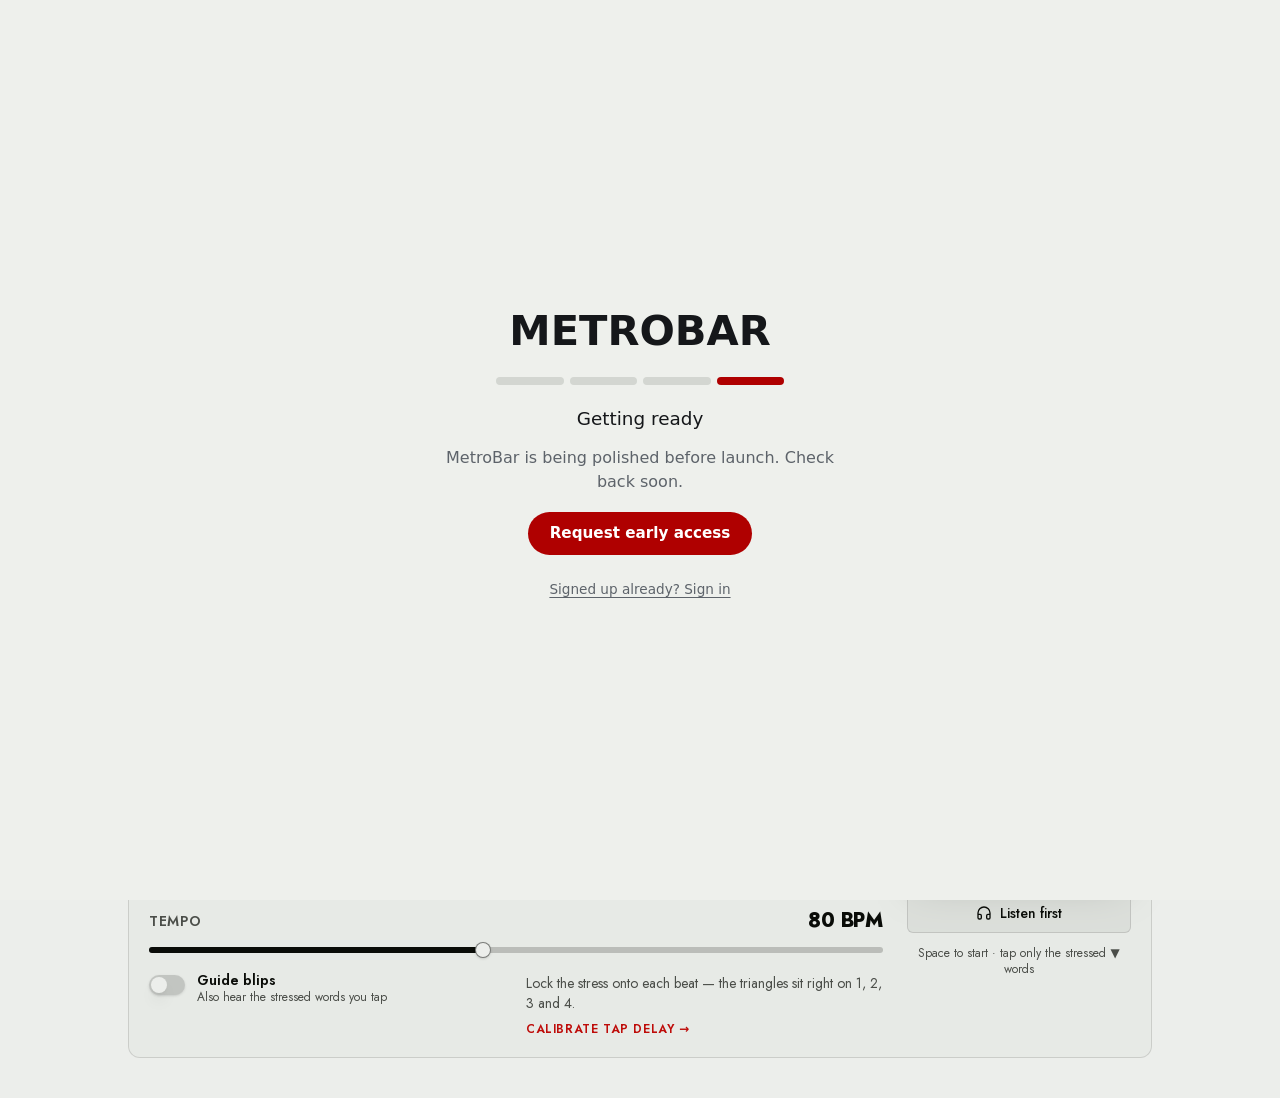
==== flow-advanced.html @ d1dacfe0 "Pocket Aim Tap/Land (sw v275)" ====
<!doctype html>
<html lang="en">
  <head>
<!-- MetroBar: Flow game > ADVANCED. Built from Lovable "Pocket Rhythm Wordsmith" (In The Pocket) source by tools/flow-advanced/build.sh. Do not edit this file by hand. -->
<meta name="theme-color" content="#eceeea">
<link rel="manifest" href="manifest.json"><link rel="icon" href="icon-192.png"><link rel="apple-touch-icon" href="icon-192.png">
<link rel="stylesheet" href="fonts/jost.css">
<!-- the 3-2-1-Go countdown uses the Flow Game's face (Bennie 2026-11-19) -->
<style>@font-face { font-family: 'Big Shoulders Display'; font-weight: 700; font-display: swap; src: url('fonts/g/big-shoulders-display-700-latin-48e1b4.woff2') format('woff2'); } @font-face { font-family: 'Big Shoulders Display'; font-weight: 900; font-display: swap; src: url('fonts/g/big-shoulders-display-900-latin-48e1b4.woff2') format('woff2'); } </style>
<style>@font-face { font-family: 'Panchang'; src: url('fonts/Panchang-Variable.woff2') format('woff2-variations'), url('fonts/Panchang-Variable.woff2') format('woff2'); font-weight: 200 800; font-display: swap; }</style>
<!-- phone game screen (Bennie 2026-11-19): the round fills the screen, nothing scrolls, a red hit line at 35% where the playhead stays, one big Tap -->
<style>
html.pa-lock, html.pa-lock body { overflow: hidden !important; overscroll-behavior: none; }
.pa-game { position: fixed; inset: 0; z-index: 60; max-width: none !important; margin: 0 !important; display: grid; grid-template-columns: minmax(0, 1fr); grid-template-rows: auto 1fr auto; gap: 8px; padding: max(10px, env(safe-area-inset-top)) max(8px, env(safe-area-inset-right)) max(10px, env(safe-area-inset-bottom)) max(8px, env(safe-area-inset-left)); background: var(--background); touch-action: none; overflow: hidden; }
.pa-game > :not(.pa-head):not(.pa-stage):not(.pa-ctl) { display: none !important; }
.pa-game .pa-head { justify-content: center; } .pa-game .pa-head > div:first-child { display: none; }
.pa-game .pa-stage { align-self: center; min-width: 0; width: 100%; margin: 0; padding: 40px 0 8px; border: 0; background: none; }
.pa-game .pa-track { padding-inline: 35% 65%; margin-top: 0; }
.pa-game .pa-stage::after { content: ''; position: absolute; top: 34px; bottom: 0; left: 35%; width: 4px; margin-left: -2px; border-radius: 2px; background: #af0000; box-shadow: 0 0 14px #af0000; pointer-events: none; opacity: .85; }
.pa-game .pa-ctl, .pa-game .pa-head { margin: 0; min-width: 0; }
.pa-game .pa-pad { height: min(30dvh, 260px) !important; border-radius: 22px; }
@media (max-height: 500px) { .pa-game .pa-head { display: none; } .pa-game { grid-template-rows: 1fr auto; } .pa-game .pa-pad { height: 32dvh !important; } }
</style>
<script src="zone-config.js"></script>
<script>
document.addEventListener('DOMContentLoaded', function () {
/* Maintenance curtain, same as landing-beat-meter.html and studio.html (#mxGate). Client-side curtain, not a lock. */
(function () {
  try { if (localStorage.getItem('metrobar.motion') === 'off') document.documentElement.classList.add('mo-off'); } catch (e) {}
  var C = window.ZONE_CONFIG || {}; if (!C.maintenance) return;
  var de = document.documentElement; de.classList.add('mx');
  var st = document.createElement('style');
  st.textContent = 'html.mx:not(.mx-ok), html.mx:not(.mx-ok) body { overflow: hidden !important; }' +
    '#mxGate { position: fixed; inset: 0; z-index: 2147483000; display: grid; place-items: center; padding: 24px; background: #eef0ec; color: #15171a; font: 400 16px/1.5 system-ui, sans-serif; text-align: center; }' +
    '#mxGate .in { display: grid; gap: 14px; justify-items: center; max-width: 26rem; }' +
    '#mxGate .wm { font-weight: 800; font-size: clamp(1.6rem, 8vw, 2.6rem); text-transform: uppercase; }' +
    '#mxGate .t { display: grid; grid-template-columns: repeat(4, 1fr); gap: 6px; width: 100%; max-width: 18rem; } #mxGate .t i { height: 8px; border-radius: 4px; background: #d3d6d1; } #mxGate .t i:last-child { background: #af0000; }' +
    '#mxGate .nt { color: #af0000; font-size: .9rem; } #mxGate h1 { margin: 6px 0 0; font-size: 1.15rem; } #mxGate p { margin: 0; color: #5d636a; }' +
    '#mxGate a { margin-top: 10px; color: #5d636a; font-size: .85rem; text-decoration: underline; text-underline-offset: 3px; }' +
    '#mxGate .ea-b, #mxGate .go { margin-top: 4px; border: 0; border-radius: 999px; background: #af0000; color: #fff; font: inherit; font-weight: 600; font-size: .95rem; text-decoration: none; text-transform: none; letter-spacing: 0; padding: 10px 22px; cursor: pointer; }' +
    '#mxGate .go:disabled { opacity: .6; cursor: default; } #mxGate .ea { display: grid; gap: 10px; width: 100%; max-width: 22rem; text-align: left; } #mxGate .ea[hidden], #mxGate .ea-b[hidden] { display: none; }' +
    '#mxGate .ea label { display: grid; gap: 4px; font-size: .85rem; color: #3b4046; } #mxGate .ea i { font-style: normal; color: #80868c; }' +
    '#mxGate .ea input, #mxGate .ea textarea { font: inherit; font-size: 1rem; padding: 9px 11px; border: 1px solid #c9cdc7; border-radius: 10px; background: #fff; color: #15171a; resize: vertical; }' +
    '#mxGate .ea input:focus, #mxGate .ea textarea:focus { outline: 2px solid #af0000; outline-offset: 1px; } #mxGate .ea .go { justify-self: center; } #mxGate .hp { position: absolute; left: -9999px; width: 1px; height: 1px; opacity: 0; }' +
    '#mxGate .ea-m { min-height: 1.2em; font-size: .85rem; text-align: center; } #mxGate .ea-ok { color: #15171a; text-align: center; }' +
    'html.mx-ok #mxGate { display: none; }';
  document.head.appendChild(st);
  var g = document.createElement('div'); g.id = 'mxGate'; g.setAttribute('role', 'dialog'); g.setAttribute('aria-label', 'MetroBar is under maintenance');
  g.innerHTML = '<div class="in"><div class="wm">MetroBar</div><div class="t"><i></i><i></i><i></i><i></i></div><h1>Getting ready</h1><p>MetroBar is being polished before launch. Check back soon.</p><p class="nt" hidden></p><button type="button" class="ea-b">Request early access</button><form class="ea" hidden novalidate><label><span>Email</span><input name="email" type="email" required autocomplete="email" spellcheck="false" placeholder="you@example.com"></label><label><span>Name or artist name <i>(optional)</i></span><input name="name" maxlength="80" autocomplete="nickname"></label><label><span>Anything we should know? <i>(optional)</i></span><textarea name="note" rows="3" maxlength="1000"></textarea></label><input name="hp" class="hp" tabindex="-1" autocomplete="off" aria-hidden="true"><button type="submit" class="go">Send request</button><p class="ea-m" role="status"></p></form><a href="landing-beat-meter.html" class="si">Signed up already? Sign in</a></div>';
  document.body.appendChild(g);
  /* Coming soon (Bennie 2026-11-18): an account made before ZONE_CONFIG.maintenanceSince gets through, so does an admin;
     an account made later (or nobody signed in) sees the curtain. Sign-up is off while maintenance is on. */
  var CUT = Date.parse(C.maintenanceSince || '') || 0;
  var me = function () { try { var j = JSON.parse(localStorage.getItem('metrobar.zoneAuth') || 'null'); var u = j && (j.user || j.currentSession && j.currentSession.user); return u && u.id ? u : null; } catch (e) { return null; } };
  var uid = function () { var u = me(); return u ? u.id : ''; };
  var nt = g.querySelector('.nt');
  var say = function (t) { nt.textContent = t || ''; nt.hidden = !t; };
  var open = function (id) { de.classList.add('mx-ok'); say(''); try { sessionStorage.setItem('metrobar.mxOk', id); } catch (e) {} };
  var shut = function (t) { de.classList.remove('mx-ok'); say(t); try { sessionStorage.removeItem('metrobar.mxOk'); } catch (e) {} };
  var check = function () {
    var u = me(); if (!u) { shut(''); return; }
    var made = Date.parse(u.created_at || '') || 0;
    if (CUT && made && made < CUT) { open(u.id); return; }
    try { if (sessionStorage.getItem('metrobar.mxOk') === u.id) de.classList.add('mx-ok'); } catch (e) {}
    if (!C.url || !C.key) return;
    var H = { apikey: C.key, Authorization: 'Bearer ' + C.key, 'Content-Type': 'application/json' };
    var deny = function () { shut('This account is not on the early-access list yet. Request it below.'); };
    var admin = function () { // fallback while mx_can_enter is missing: admins only
      fetch(C.url + '/rest/v1/admins?select=user_id&user_id=eq.' + encodeURIComponent(u.id), { headers: H })
        .then(function (r) { return r.ok ? r.json() : []; }).then(function (rows) { rows && rows.length ? open(u.id) : deny(); }).catch(function () {});
    };
    // mx_can_enter (zone/early-access-2026-11-18.sql): admin, made before the curtain, or email on public.early_access
    fetch(C.url + '/rest/v1/rpc/mx_can_enter', { method: 'POST', headers: H, body: JSON.stringify({ p_uid: u.id }) })
      .then(function (r) { if (!r.ok) throw 0; return r.json(); })
      .then(function (ok) { ok === true ? open(u.id) : deny(); })
      .catch(admin);
  };
  /* Request early access (Bennie 2026-11-18): the form posts to metrobarz.com/early-access.php, which mails info@metrobarz.com. */
  var eb = g.querySelector('.ea-b'), ef = g.querySelector('.ea'), em = g.querySelector('.ea-m');
  var eaFail = 'That did not go through. Mail info@metrobarz.com instead.';
  eb.addEventListener('click', function () { ef.hidden = false; eb.hidden = true; ef.elements.email.focus(); });
  ef.addEventListener('submit', function (e) {
    e.preventDefault(); var b = ef.querySelector('.go'), v = function (k) { return ef.elements[k].value.trim(); };
    if (!/^[^\s@]+@[^\s@]+\.[^\s@]+$/.test(v('email'))) { em.textContent = 'That email does not look right.'; return; }
    b.disabled = true; em.textContent = 'Sending…';
    fetch(C.earlyAccess || 'https://metrobarz.com/early-access.php', { method: 'POST', headers: { 'Content-Type': 'application/json' },
      body: JSON.stringify({ email: v('email'), name: v('name'), note: v('note'), hp: v('hp'), page: location.host + location.pathname }) })
      .then(function (r) { return r.json().catch(function () { return {}; }).then(function (j) { j.status = r.status; return j; }); })
      .then(function (j) {
        if (j.ok) { ef.innerHTML = '<p class="ea-ok">Thanks, your request is in. You get an email when your spot opens.</p>'; return; }
        b.disabled = false; em.textContent = j.status === 429 ? 'Too many requests from here. Try again in an hour.' : j.why === 'email' ? 'That email does not look right.' : eaFail;
      })
      .catch(function () { b.disabled = false; em.textContent = eaFail; });
  });
  check();
  window.addEventListener('focus', check);
  window.addEventListener('storage', function (e) { if (e.key === 'metrobar.zoneAuth') check(); });
})();
});
</script>

    <meta charset="utf-8" />
    <meta name="viewport" content="width=device-width, initial-scale=1" />
    <title>Pocket Aim — MetroBar</title>
    <meta name="description" content="Tap rap syllables onto the beat and learn triplet flows." />
    <script type="module" crossorigin>var Zg=a=>{throw TypeError(a)};var Jg=(a,i,r)=>i.has(a)||Zg("Cannot "+r);var jt=(a,i,r)=>(Jg(a,i,"read from private field"),r?r.call(a):i.get(a)),Pg=(a,i,r)=>i.has(a)?Zg("Cannot add the same private member more than once"):i instanceof WeakSet?i.add(a):i.set(a,r),ad=(a,i,r,s)=>(Jg(a,i,"write to private field"),s?s.call(a,r):i.set(a,r),r);function z1(a,i){for(var r=0;r<i.length;r++){const s=i[r];if(typeof s!="string"&&!Array.isArray(s)){for(const u in s)if(u!=="default"&&!(u in a)){const f=Object.getOwnPropertyDescriptor(s,u);f&&Object.defineProperty(a,u,f.get?f:{enumerable:!0,get:()=>s[u]})}}}return Object.freeze(Object.defineProperty(a,Symbol.toStringTag,{value:"Module"}))}(function(){const i=document.createElement("link").relList;if(i&&i.supports&&i.supports("modulepreload"))return;for(const u of document.querySelectorAll('link[rel="modulepreload"]'))s(u);new MutationObserver(u=>{for(const f of u)if(f.type==="childList")for(const d of f.addedNodes)d.tagName==="LINK"&&d.rel==="modulepreload"&&s(d)}).observe(document,{childList:!0,subtree:!0});function r(u){const f={};return u.integrity&&(f.integrity=u.integrity),u.referrerPolicy&&(f.referrerPolicy=u.referrerPolicy),u.crossOrigin==="use-credentials"?f.credentials="include":u.crossOrigin==="anonymous"?f.credentials="omit":f.credentials="same-origin",f}function s(u){if(u.ep)return;u.ep=!0;const f=r(u);fetch(u.href,f)}})();function D1(a){return a&&a.__esModule&&Object.prototype.hasOwnProperty.call(a,"default")?a.default:a}var ld={exports:{}},Vr={};var $g;function L1(){if($g)return Vr;$g=1;var a=Symbol.for("react.transitional.element"),i=Symbol.for("react.fragment");function r(s,u,f){var d=null;if(f!==void 0&&(d=""+f),u.key!==void 0&&(d=""+u.key),"key"in u){f={};for(var h in u)h!=="key"&&(f[h]=u[h])}else f=u;return u=f.ref,{$$typeof:a,type:s,key:d,ref:u!==void 0?u:null,props:f}}return Vr.Fragment=i,Vr.jsx=r,Vr.jsxs=r,Vr}var Wg;function B1(){return Wg||(Wg=1,ld.exports=L1()),ld.exports}var b=B1(),id={exports:{}},Te={};var eb;function U1(){if(eb)return Te;eb=1;var a=Symbol.for("react.transitional.element"),i=Symbol.for("react.portal"),r=Symbol.for("react.fragment"),s=Symbol.for("react.strict_mode"),u=Symbol.for("react.profiler"),f=Symbol.for("react.consumer"),d=Symbol.for("react.context"),h=Symbol.for("react.forward_ref"),x=Symbol.for("react.suspense"),g=Symbol.for("react.memo"),y=Symbol.for("react.lazy"),p=Symbol.for("react.activity"),v=Symbol.for("react.view_transition"),X=Symbol.iterator;function S(M){return M===null||typeof M!="object"?null:(M=X&&M[X]||M["@@iterator"],typeof M=="function"?M:null)}var k={isMounted:function(){return!1},enqueueForceUpdate:function(){},enqueueReplaceState:function(){},enqueueSetState:function(){}},_=Object.assign,C={};function A(M,Q,ae){this.props=M,this.context=Q,this.refs=C,this.updater=ae||k}A.prototype.isReactComponent={},A.prototype.setState=function(M,Q){if(typeof M!="object"&&typeof M!="function"&&M!=null)throw Error("takes an object of state variables to update or a function which returns an object of state variables.");this.updater.enqueueSetState(this,M,Q,"setState")},A.prototype.forceUpdate=function(M){this.updater.enqueueForceUpdate(this,M,"forceUpdate")};function G(){}G.prototype=A.prototype;function U(M,Q,ae){this.props=M,this.context=Q,this.refs=C,this.updater=ae||k}var W=U.prototype=new G;W.constructor=U,_(W,A.prototype),W.isPureReactComponent=!0;var B=Array.isArray;function T(){}var R={H:null,A:null,T:null,S:null},$=Object.prototype.hasOwnProperty;function H(M,Q,ae){var te=ae.ref;return{$$typeof:a,type:M,key:Q,ref:te!==void 0?te:null,props:ae}}function J(M,Q){return H(M.type,Q,M.props)}function K(M){return typeof M=="object"&&M!==null&&M.$$typeof===a}function re(M){var Q={"=":"=0",":":"=2"};return"$"+M.replace(/[=:]/g,function(ae){return Q[ae]})}var de=/\/+/g;function oe(M,Q){return typeof M=="object"&&M!==null&&M.key!=null?re(""+M.key):Q.toString(36)}function I(M){switch(M.status){case"fulfilled":return M.value;case"rejected":throw M.reason;default:switch(typeof M.status=="string"?M.then(T,T):(M.status="pending",M.then(function(Q){M.status==="pending"&&(M.status="fulfilled",M.value=Q)},function(Q){M.status==="pending"&&(M.status="rejected",M.reason=Q)})),M.status){case"fulfilled":return M.value;case"rejected":throw M.reason}}throw M}function le(M,Q,ae,te,ee){var ue=typeof M;(ue==="undefined"||ue==="boolean")&&(M=null);var ve=!1;if(M===null)ve=!0;else switch(ue){case"bigint":case"string":case"number":ve=!0;break;case"object":switch(M.$$typeof){case a:case i:ve=!0;break;case y:return ve=M._init,le(ve(M._payload),Q,ae,te,ee)}}if(ve)return ee=ee(M),ve=te===""?"."+oe(M,0):te,B(ee)?(ae="",ve!=null&&(ae=ve.replace(de,"$&/")+"/"),le(ee,Q,ae,"",function(Tt){return Tt})):ee!=null&&(K(ee)&&(ee=J(ee,ae+(ee.key==null||M&&M.key===ee.key?"":(""+ee.key).replace(de,"$&/")+"/")+ve)),Q.push(ee)),1;ve=0;var se=te===""?".":te+":";if(B(M))for(var ge=0;ge<M.length;ge++)te=M[ge],ue=se+oe(te,ge),ve+=le(te,Q,ae,ue,ee);else if(ge=S(M),typeof ge=="function")for(M=ge.call(M),ge=0;!(te=M.next()).done;)te=te.value,ue=se+oe(te,ge++),ve+=le(te,Q,ae,ue,ee);else if(ue==="object"){if(typeof M.then=="function")return le(I(M),Q,ae,te,ee);throw Q=String(M),Error("Objects are not valid as a React child (found: "+(Q==="[object Object]"?"object with keys {"+Object.keys(M).join(", ")+"}":Q)+"). If you meant to render a collection of children, use an array instead.")}return ve}function ce(M,Q,ae){if(M==null)return M;var te=[],ee=0;return le(M,te,"","",function(ue){return Q.call(ae,ue,ee++)}),te}function pe(M){if(M._status===-1){var Q=M._result,ae=Q();ae.then(function(te){(M._status===0||M._status===-1)&&(M._status=1,M._result=te,ae.status===void 0&&(ae.status="fulfilled",ae.value=te))},function(te){(M._status===0||M._status===-1)&&(M._status=2,M._result=te,ae.status===void 0&&(ae.status="rejected",ae.reason=te))}),M._status===-1&&(M._status=0,M._result=ae)}if(M._status===1)return M._result.default;throw M._result}var Y=typeof reportError=="function"?reportError:function(M){if(typeof window=="object"&&typeof window.ErrorEvent=="function"){var Q=new window.ErrorEvent("error",{bubbles:!0,cancelable:!0,message:typeof M=="object"&&M!==null&&typeof M.message=="string"?String(M.message):String(M),error:M});if(!window.dispatchEvent(Q))return}else if(typeof process=="object"&&typeof process.emit=="function"){process.emit("uncaughtException",M);return}console.error(M)};function ye(M){var Q=R.T,ae={};ae.types=Q!==null?Q.types:null,R.T=ae;try{var te=M(),ee=R.S;ee!==null&&ee(ae,te),typeof te=="object"&&te!==null&&typeof te.then=="function"&&te.then(T,Y)}catch(ue){Y(ue)}finally{Q!==null&&ae.types!==null&&(Q.types=ae.types),R.T=Q}}function Be(M){var Q=R.T;if(Q!==null){var ae=Q.types;ae===null?Q.types=[M]:ae.indexOf(M)===-1&&ae.push(M)}else ye(Be.bind(null,M))}var je={map:ce,forEach:function(M,Q,ae){ce(M,function(){Q.apply(this,arguments)},ae)},count:function(M){var Q=0;return ce(M,function(){Q++}),Q},toArray:function(M){return ce(M,function(Q){return Q})||[]},only:function(M){if(!K(M))throw Error("React.Children.only expected to receive a single React element child.");return M}};return Te.Activity=p,Te.Children=je,Te.Component=A,Te.Fragment=r,Te.Profiler=u,Te.PureComponent=U,Te.StrictMode=s,Te.Suspense=x,Te.ViewTransition=v,Te.__CLIENT_INTERNALS_DO_NOT_USE_OR_WARN_USERS_THEY_CANNOT_UPGRADE=R,Te.__COMPILER_RUNTIME={__proto__:null,c:function(M){return R.H.useMemoCache(M)}},Te.addTransitionType=Be,Te.cache=function(M){return function(){return M.apply(null,arguments)}},Te.cacheSignal=function(){return null},Te.cloneElement=function(M,Q,ae){if(M==null)throw Error("The argument must be a React element, but you passed "+M+".");var te=_({},M.props),ee=M.key;if(Q!=null)for(ue in Q.key!==void 0&&(ee=""+Q.key),Q)!$.call(Q,ue)||ue==="key"||ue==="__self"||ue==="__source"||ue==="ref"&&Q.ref===void 0||(te[ue]=Q[ue]);var ue=arguments.length-2;if(ue===1)te.children=ae;else if(1<ue){for(var ve=Array(ue),se=0;se<ue;se++)ve[se]=arguments[se+2];te.children=ve}return H(M.type,ee,te)},Te.createContext=function(M){return M={$$typeof:d,_currentValue:M,_currentValue2:M,_threadCount:0,Provider:null,Consumer:null},M.Provider=M,M.Consumer={$$typeof:f,_context:M},M},Te.createElement=function(M,Q,ae){var te,ee={},ue=null;if(Q!=null)for(te in Q.key!==void 0&&(ue=""+Q.key),Q)$.call(Q,te)&&te!=="key"&&te!=="__self"&&te!=="__source"&&(ee[te]=Q[te]);var ve=arguments.length-2;if(ve===1)ee.children=ae;else if(1<ve){for(var se=Array(ve),ge=0;ge<ve;ge++)se[ge]=arguments[ge+2];ee.children=se}if(M&&M.defaultProps)for(te in ve=M.defaultProps,ve)ee[te]===void 0&&(ee[te]=ve[te]);return H(M,ue,ee)},Te.createRef=function(){return{current:null}},Te.forwardRef=function(M){return{$$typeof:h,render:M}},Te.isValidElement=K,Te.lazy=function(M){return{$$typeof:y,_payload:{_status:-1,_result:M},_init:pe}},Te.memo=function(M,Q){return{$$typeof:g,type:M,compare:Q===void 0?null:Q}},Te.startTransition=ye,Te.unstable_useCacheRefresh=function(){return R.H.useCacheRefresh()},Te.use=function(M){return R.H.use(M)},Te.useActionState=function(M,Q,ae){return R.H.useActionState(M,Q,ae)},Te.useCallback=function(M,Q){return R.H.useCallback(M,Q)},Te.useContext=function(M){return R.H.useContext(M)},Te.useDebugValue=function(){},Te.useDeferredValue=function(M,Q){return R.H.useDeferredValue(M,Q)},Te.useEffect=function(M,Q){return R.H.useEffect(M,Q)},Te.useEffectEvent=function(M){return R.H.useEffectEvent(M)},Te.useId=function(){return R.H.useId()},Te.useImperativeHandle=function(M,Q,ae){return R.H.useImperativeHandle(M,Q,ae)},Te.useInsertionEffect=function(M,Q){return R.H.useInsertionEffect(M,Q)},Te.useLayoutEffect=function(M,Q){return R.H.useLayoutEffect(M,Q)},Te.useMemo=function(M,Q){return R.H.useMemo(M,Q)},Te.useOptimistic=function(M,Q){return R.H.useOptimistic(M,Q)},Te.useReducer=function(M,Q,ae){return R.H.useReducer(M,Q,ae)},Te.useRef=function(M){return R.H.useRef(M)},Te.useState=function(M){return R.H.useState(M)},Te.useSyncExternalStore=function(M,Q,ae){return R.H.useSyncExternalStore(M,Q,ae)},Te.useTransition=function(){return R.H.useTransition()},Te.version="19.3.1",Te}var tb;function ls(){return tb||(tb=1,id.exports=U1()),id.exports}var N=ls();const is=D1(N),xc=z1({__proto__:null,default:is},[N]),nb=!1;var wy=N.useLayoutEffect;function Wa(a){return a[a.length-1]}function Sy(a,i){return typeof a=="function"?a(i):a}const Zd=Object.prototype.hasOwnProperty;function Ty(a){for(const i in a)if(Zd.call(a,i))return!0;return!1}const Wo=()=>Object.create(null),Ci=(a,i)=>Pa(a,i,!0);function Pa(a,i,r,s=0){if(a===i)return a;if(s++>500)return i;const u=Array.isArray(a)&&Array.isArray(i);if(!u&&!(oc(a)&&oc(i)))return i;const f=Object.keys(a),d=f.length,h=Object.keys(i),x=h.length;if(u?d!==a.length||x!==i.length||d&&Wa(f)!==`${d-1}`||x&&Wa(h)!==`${x-1}`:d!==Object.getOwnPropertyNames(a).length||x!==Object.getOwnPropertyNames(i).length||Object.getOwnPropertySymbols(i).length)return i;let g=0,y,p,v;if(u){for(;g<x&&(v=g,p=a[v],y=i[v],y=p===y?p:typeof p=="object"?Pa(p,y,r,s):y,y===p);g++);if(g===x&&d===x)return a}else{let S=d===x,k=!0;for(;g<x;g++){v=h[g],p=a[v];const _=i[v];y=p===_?p:typeof p=="object"?Pa(p,_,r,s):_,S&&=y===p&&(f[g]===v||Zd.call(a,v)),k&&=Object.is(y,_),f[g]=y}if(S)return Object.getOwnPropertySymbols(a).length?i:a;if(k)return i}const X=u?h.fill(0):r?Wo():{};for(let S=0;S<x;S++)v=u?S:h[S],u?(p=a[v],S>g&&(y=i[v],y=p===y?p:typeof p=="object"?Pa(p,y,r,s):y),X[v]=S<g?p:y):X[v]=f[S];return X}function oc(a){return!a||typeof a!="object"?!1:(Object.getPrototypeOf(a)?.constructor??Object)===Object}function xa(a,i,r,s){if(a===i)return!0;if(Array.isArray(a)&&Array.isArray(i)){if(a.length!==i.length)return!1;for(let u=0,f=a.length;u<f;u++){const d=a[u],h=i[u];if(d!==h&&!xa(d,h,r,s))return!1}return!0}if(oc(a)&&oc(i)){if(r){for(const f in i)if((s||i[f]!==void 0)&&!xa(a[f],i[f],r,s))return!1;return!0}let u=0;if(s)u=Object.keys(a).length;else for(const f in a)a[f]!==void 0&&u++;for(const f in i)if((s||i[f]!==void 0)&&(u--===0||!xa(a[f],i[f],r,s)))return!1;return u===0}return!1}const H1=/[\x00-\x1f\x7f"<>`{}]/g;function q1(a){return a.replace(H1,i=>"%"+i.charCodeAt(0).toString(16).toUpperCase().padStart(2,"0"))}function ab(a){let i;try{i=decodeURI(a)}catch{i=a.replaceAll(/%[0-9A-F]{2}/gi,r=>{try{return decodeURI(r)}catch{return r}})}return q1(i)}const V1=["http:","https:","mailto:","tel:"];function $r(a){if(a[0]!=="/"&&a.includes(":"))return/^[\x00-\x20]*([a-z][a-z\d+.\t\n\r-]*:)/i.exec(a)?.[1]?.replace(/[\t\n\r]/g,"").toLowerCase()}const ky=/^[\x00-\x20]*[\\/][\t\n\r]*[\\/]/;function Ey(a,i){if(!a)return!1;if(ky.test(a))return!0;const r=$r(a);return r?!i.has(r):!1}function Gr(a){if(!a)return a;let i=a;if(/[%\\\x00-\x1f\x7f]/.test(a)){const r=/%25|%5C/gi;let s=0,u;for(i="";(u=r.exec(a))!==null;)i+=ab(a.slice(s,u.index))+u[0],s=r.lastIndex;i+=ab(s?a.slice(s):a)}return i}function G1(a){return/[\s\u0080-\uFFFF]/.test(a)?a.replace(/\s|[^\u0000-\u007F]/gu,encodeURIComponent):a}function Y1(a,i){if(a===i)return!0;if(a.length!==i.length)return!1;for(let r=0;r<a.length;r++)if(a[r]!==i[r])return!1;return!0}function Jd(){throw new Error("Invariant failed")}function Di(a){return a.replace(/\/{2,}/g,"/")}function _y(a){return a==="/"?a:a.replace(/^\/+/,"")}function Fn(a){const i=a.length;return i>1&&a[i-1]==="/"?a.replace(/\/+$/,""):a}function Ny(a){return Fn(_y(a))}function lb(a,i){return a?.endsWith("/")&&a!=="/"&&a!==`${i}/`?a.slice(0,-1):a}function ib(a,i,r="never",s){if(i.includes("//")&&(i=Di(i)),i.startsWith("/"))return i.length===1||r==="preserve"?i:r==="always"?i.endsWith("/")?i:`${i}/`:i.endsWith("/")?i.slice(0,-1):i;const u=i===".";let f;if(s){f=u?a:a+"\0"+i;const g=s.get(f);if(g)return g}let d;if(u)d=a.split("/");else{for(a.includes("//")&&(a=Di(a)),d=a.split("/");d.length>1&&Wa(d)==="";)d.pop();const g=i.split("/");for(let y=0,p=g.length;y<p;y++){const v=g[y];v===""?y?y===p-1&&d.push(v):d=[v]:v===".."?d.length>1?d.pop():d=[""]:v==="."||d.push(v)}}d.length>1&&(Wa(d)===""?r==="never"&&d.pop():r==="always"&&d.push(""));const h=d.join("/"),x=(u?Di(h):h)||"/";return f&&s&&s.set(f,x),x}function I1(a){const i=new Map(a.map(s=>[encodeURIComponent(s),s])),r=new RegExp([...i.keys()].join("|").replace(/[.*()]/g,"\\$&"),"g");return s=>s.replace(r,u=>i.get(u)??u)}function K1(a){return a==null||a===""}function Q1(a,i,r){if(typeof i!="string")return""+(i??void 0);const s=a==="_splat";if(s&&(!i||/^[a-zA-Z0-9\-._~!/]*$/.test(i)))return i;let u=encodeURIComponent(i);return s&&(u=u.replaceAll("%2F","/")),r?r(u):u}function rb(a,i,r,s,u){const f=a.endsWith("/")?"/":"";let d="";for(const h of i){if(typeof h=="string"){d+=h;continue}const[x,g,y,p]=h,v=x===2,X=v&&p!==void 0?p+f:p;let S=r[g];if(!(x===3&&S==null)){if(u&&(u[g]=S,v&&(u["*"]=S)),v&&K1(S)){if(y==="/"&&!X)continue;S=""}d+=y+Q1(g,S,s)+(X||"")}}return d+f||"/"}function F1(a={}){if(a.isNotFound=!0,a.throw)throw a;return a}function Vi(a){return a?.isNotFound===!0}function Z1(){try{return sessionStorage}catch{return}}const J1="tsr-scroll-restoration-v1_3",Cy=Z1();function P1(){try{return JSON.parse(Cy?.getItem("tsr-scroll-restoration-v1_3")||"{}")}catch{return{}}}const Ri=P1(),sb="data-scroll-restoration-id",$1=a=>a.state.__TSR_key||a.href;function W1(a){const i=a.getAttribute(sb);if(i)return`[${sb}="${i}"]`;let r="",s=a,u;for(;u=s.parentNode;){let f=1,d=s;for(;d=d.previousElementSibling;)f++;const h=`${s.localName}:nth-child(${f})`;r=r?`${h} > ${r}`:h,s=u}return r}let qo=!1;const ec="window";function Cd(a){try{return typeof a=="function"?a():document.querySelector(a)}catch{}}function ob(a){const i=new Set;for(const r of a){if(r===ec)continue;const s=Cd(r);s&&i.add(s)}return i}function e4(a,i){const r=a.options.scrollRestoration,s=a._scroll;r&&(s.e=!0);const u=a.options.getScrollRestorationKey||$1,f=new Set,d=h=>{const x=Ri[h]||={};for(const g of f)g===document?x[ec]={scrollX,scrollY}:g.isConnected&&(x[W1(g)]={scrollX:g.scrollLeft,scrollY:g.scrollTop})};r&&!s.s&&(s.s=!0,qo=!1,history.scrollRestoration="manual",document.addEventListener("scroll",h=>{qo||f.add(h.target)},!0),a.subscribe("onBeforeLoad",h=>{h.fromLocation&&d(u(h.fromLocation)),f.clear()}),addEventListener("pagehide",()=>{history.scrollRestoration="auto",d(u(a.stores.resolvedLocation.get()??a.stores.location.get()));try{Cy?.setItem(J1,JSON.stringify(Ri))}catch{}}),addEventListener("pageshow",h=>{h.persisted&&(history.scrollRestoration="manual")})),!s.r&&(s.r=!0,a.subscribe("onRendered",h=>{const x=a.options.scrollRestorationBehavior,g=a.options.scrollToTopSelectors,y=s.n,p=s.h;let v;if(f.clear(),s.n=!0,s.h=!1,typeof a.options.scrollRestoration=="function"&&!a.options.scrollRestoration({location:a.latestLocation}))return;const X=u(h.toLocation),S=h.fromLocation&&u(h.fromLocation);if(s.e&&S&&S!==X){const k=Ri[S];if(k){let _=Ri[X];for(const C in k){if(C===ec){if(y)continue}else{const A=Cd(C);if(!A||y&&g&&(v??=ob(g),v.has(A)))continue}_||(_=Ri[X]={}),_[C]??=k[C]}}}qo=!0;try{const k=h.toLocation.hash,_=h.toLocation.state.__hashScrollIntoViewOptions??!0;let C=!1;if(y){!k&&g&&(v??=ob(g));const A=k&&_&&p,G=s.e?Ri[X]:void 0;if(G)for(const U in G){const{scrollX:W,scrollY:B}=G[U];if(U===ec){if(A)continue;scrollTo({top:B,left:W,behavior:x}),C=!0}else{const T=Cd(U);T&&(T.scrollLeft=W,T.scrollTop=B,v?.delete(T))}}if(!k){const U={top:0,left:0,behavior:x};if(C||scrollTo(U),v)for(const W of v)W.scrollTo(U)}}!C&&k&&_&&document.getElementById(k)?.scrollIntoView(_)}finally{qo=!1}}))}function t4(a,i=String){let r;for(const s in a){const u=a[s];u!==void 0&&(r||=new URLSearchParams).set(s,i(u))}return r?r.toString():""}function rd(a){return a?a==="false"?!1:a==="true"?!0:+a*0===0&&+a+""===a?+a:a:""}function n4(a){const i=new URLSearchParams(a),r=Object.create(null);for(const[s,u]of i.entries()){const f=r[s];f==null?r[s]=rd(u):Array.isArray(f)?f.push(rd(u)):r[s]=[f,rd(u)]}return r}const Ry=/^(?:\s|["[{\d-]|fa|nu|tr)/,a4=i4(JSON.parse),l4=r4(JSON.stringify,JSON.parse);function i4(a){const i=a===JSON.parse;return r=>{r[0]==="?"&&(r=r.substring(1));const s=n4(r);for(const u in s){const f=s[u];if(typeof f=="string"){if(i&&!Ry.test(f))continue;try{s[u]=a(f)}catch{}}}return s}}function r4(a,i){const r=i===JSON.parse;function s(u){if(u&&typeof u=="object")try{return a(u)}catch{}else if(i&&typeof u=="string"){if(r&&!Ry.test(u))return u;try{return i(u),a(u)}catch{}}return u}return u=>{const f=t4(u,s);return f?`?${f}`:""}}const Li="__root__";function s4(a){a.statusCode=a.statusCode||a.code||307;const i=new Headers(a.headers);a.href&&i.get("Location")===null&&i.set("Location",a.href);const r=new Response(null,{status:a.statusCode,headers:i});if(r.options=a,a.throw)throw r;return r}function jy(a){return a instanceof Response&&!!a.options}function cc(a){const i=new Map;let r,s;return{get(u){const f=i.get(u);if(f)return f.visited=!0,f.value},set(u,f){const d=i.get(u);if(d){d.value=f;return}if(i.size>=a){let x=r?.next().value;for(;!x||x.visited;)x?x.visited=!1:r=i.values(),x=r.next().value;x===s&&(r=void 0),i.delete(x.key)}const h={key:u,value:f,visited:!1};s=h,i.set(u,h)},clear(){i.clear(),r=void 0,s=void 0}}}const Ja=4,My=5;function o4(a){const i=a.names;if(i)return i;const r=[];for(const s of a)typeof s!="string"&&r.push(s[1]);return a.names=r}function c4(a,i,r){const s=a.substring(i,r);if(s.charCodeAt(0)===36)return s.length===1?[2,"_splat","",void 0]:[1,s.substring(1),"",""];const u=s.indexOf("{");if(u>=0){const f=s.indexOf("}",u),d=s.charCodeAt(u+1)===45,h=u+(d?3:2);if(f>=0&&s.charCodeAt(h-1)===36&&(!d||h<f)){const x=s.substring(h,f);return[d?3:x?1:2,x||"_splat",s.substring(0,u),a.substring(i+f+1,x?r:a.length)]}}return s}function Wr(a,i,r,s,u,f){let d=r;const h=i.fullPath??i.from,x=i.options,g=h.length,y=h.endsWith("/")?g-1:g,p=x?.caseSensitive??a,v=x?.params?.parse??x?.parseParams;let X,S=f?r-1:0;if(!s||h.includes("$")){X=f?.slice()??[];const C=Wa(X);C&&typeof C!="string"&&C[0]===2&&(X[X.length-1]=[C[0],C[1],C[2],C[3]===void 0?void 0:C[3]+h.substring(r-(h[r-2]==="/"?2:1),y)],S=g)}for(;d<g;){const C=d,A=h.indexOf("/",C);let G=A===-1?g:A;const U=c4(h,C,G);d=G+1;let W;if(typeof U=="string"){if(!s)continue;let B=U,T;p?T=s.static??=new Map:(B=U.toLowerCase(),T=s.staticInsensitive??=new Map);const R=T.get(B);if(R)W=R;else{const $=Cl(s);W=$,T.set(B,$)}}else{const B=U[0];let T=U[2],R=U[3]??"";if(B===2&&(G=g,d=G+1),X&&S<G&&(S<C-1&&X.push(h.substring(S,C-1)),U[2]="/"+T,B===2&&U[3]!==void 0&&y<g&&(U[3]=R.slice(0,-1)),X.push(U),S=G),!s)continue;const $=p&&!!(T||R);p||(T=T.toLowerCase(),R=R.toLowerCase());const H=B===1?s.dynamic??=[]:B===3?s.optional??=[]:s.wildcard??=[],J=B!==2&&!v&&H.find(K=>!K.parse&&K.caseSensitive===$&&K.prefix===T&&K.suffix===R);if(J)W=J;else{const K=Cl(s,B,$,T,R);W=K,H.push(K),H.length===2&&u?.push(H)}}s=W}X&&S<y&&X.push(h.substring(S,y));const k=X?.slice();if(!s)return k;if(v&&i.children&&!i.isRoot&&i.id&&i.id.charCodeAt(i.id.lastIndexOf("/")+1)===95){const C=Cl(s,My);(s.pathless??=[]).push(C),s=C}const _=(i.path||!i.children)&&!i.isRoot;if(_&&y<g){const C=Cl(s,Ja);s.index=C,s=C}return s.parse=v??null,s.priority=x?.params?.priority??0,s.route||(s.data=k,_&&(s.route=i)),[s,d,k]}function Ay(a,i){if(a.parse&&!i.parse)return-1;if(!a.parse&&i.parse)return 1;if(a.parse&&i.parse&&(a.priority||i.priority))return i.priority-a.priority;if(a.prefix&&i.prefix&&a.prefix!==i.prefix){if(a.prefix.startsWith(i.prefix))return-1;if(i.prefix.startsWith(a.prefix))return 1}if(a.suffix&&i.suffix&&a.suffix!==i.suffix){if(a.suffix.endsWith(i.suffix))return-1;if(i.suffix.endsWith(a.suffix))return 1}return a.prefix&&!i.prefix?-1:!a.prefix&&i.prefix?1:a.suffix&&!i.suffix?-1:!a.suffix&&i.suffix?1:a.caseSensitive&&!i.caseSensitive?-1:!a.caseSensitive&&i.caseSensitive?1:0}function Cl(a,i=0,r,s,u){return{kind:i,depth:a?a.depth+1:0,pathless:null,index:null,static:null,staticInsensitive:null,dynamic:null,optional:null,wildcard:null,route:null,data:void 0,parent:a,parse:null,priority:0,caseSensitive:r,prefix:s,suffix:u}}function u4(a,i){const r=Cl(),s=[];function u(f,d,h,x){const[g,y,p]=Wr(!1,f,d,h,s,x);if(f.children)for(const v of f.children)u(v,y,g,p)}for(const f of a)u(f,1,r);for(const f of s)f.sort(Ay);i.masksTree=r,i.flatCache=cc(1e3)}function f4(a,i){a||="/";const r=i.flatCache.get(a);if(r!==void 0)return r;const s=Pd(a,i.masksTree);return i.flatCache.set(a,s),s}function d4(a,i,r,s,u){a||="/",s||="/";const f=i?`case\0${a}`:a;let d=u.singleCache.get(f);return d||(d=Cl(),Wr(i,{from:a},1,d),u.singleCache.set(f,d)),Pd(s,d,r)}function h4(a,i,r=!1){const s=r?a:`nofuzz\0${a}`,u=i.matchCache.get(s);if(u!==void 0)return u;a||="/";let f;try{f=Pd(a,i.segmentTree,r)}catch(d){if(d instanceof URIError)f=null;else throw d}return f&&(f.branch=zy(f.route)),i.matchCache.set(s,f),f}function m4(a,i=!1){const r=Cl(),s=[],u={},f={};let d=0;function h(x,g,y,p){if(x.init(d),x.id in u&&Jd(),u[x.id]=x,d!==0&&x.path){const k=Fn(x.fullPath);(!f[k]||x.fullPath.endsWith("/"))&&(f[k]=x)}d++;const[v,X,S]=Wr(i,x,g,y,s,p);if(x._interpolation=S,x.children)for(const k of x.children)h(k,X,v,S)}h(a,1,r);for(const x of s)x.sort(Ay);return{processedTree:{segmentTree:r,singleCache:cc(1e3),matchCache:cc(1e3),flatCache:null,masksTree:null},routesById:u,routesByPath:f}}function Pd(a,i,r=!1){const s=a.split("/"),u=x4(a,s,i,r);if(!u)return null;const[f]=Oy(a,s,u);return{route:u.node.route,rawParams:f}}function Oy(a,i,r){const s=p4(r.node),u=r.node.data&&o4(r.node.data),f=Object.create(null);let d=r.extract?.part??0,h=r.extract?.node??0,x=r.extract?.path??0,g=r.extract?.param??0;for(;h<s.length;d++,h++,x++){const y=s[h];if(y.kind===Ja)break;if(y.kind===My){d--,x--;continue}const p=i[d],v=x;if(p&&(x+=p.length),y.kind===1||y.kind===3){const X=u[g++];if(y.kind===3&&r.skipped&1<<h){d--,x=v-1;continue}const S=y.suffix||y.prefix?p.substring(y.prefix.length,p.length-y.suffix.length):p;(S||y.kind===1)&&(f[X]=decodeURIComponent(S))}else if(y.kind===2){const X=y,S=a.substring(v+X.prefix.length,a.length-X.suffix.length),k=decodeURIComponent(S);f["*"]=k,f._splat=k;break}}return r.rawParams&&Object.assign(f,r.rawParams),[f,{part:d,node:h,path:x,param:g}]}function zy(a){const i=[a];for(;a.parentRoute;)a=a.parentRoute,i.push(a);return i.reverse(),i}function p4(a){const i=Array(a.depth+1);do i[a.depth]=a,a=a.parent;while(a);return i}function x4(a,i,r,s){if(a==="/"&&r.index)return{node:r.index,skipped:0};const u=!Wa(i),f=u&&a!=="/",d=i.length-(u?1:0),h=[{node:r,index:1,skipped:0,statics:0,dynamics:0,optionals:0}];let x=null,g=null;for(;h.length;){const y=h.pop(),{node:p,index:v,skipped:X,statics:S,dynamics:k,optionals:_}=y;let{extract:C,rawParams:A}=y;if(p.kind===2&&p.route&&!Go(g,y))continue;if(p.parse){if(!cb(a,i,y))continue;A=y.rawParams,C=y.extract}s&&p.route&&p.kind!==Ja&&Go(x,y)&&(x=y);const G=v===d;if(G&&(p.route&&(!f||p.kind===Ja||p.kind===2)&&Go(g,y)&&(g=y),!p.optional&&!p.wildcard&&!p.index&&!p.pathless))continue;const U=G?void 0:i[v];let W;if(G&&p.index){const B={node:p.index,index:v,skipped:X,statics:S,dynamics:k,optionals:_,extract:C,rawParams:A};let T=!0;if(p.index.parse&&(cb(a,i,B)||(T=!1)),T){if(!k&&!_&&!X&&g4(S,d))return B;Go(g,B)&&(g=B)}}if(p.wildcard)for(let B=p.wildcard.length-1;B>=0;B--){const T=p.wildcard[B],{prefix:R,suffix:$}=T;if(!(R&&(G||!(T.caseSensitive?U:W??=U.toLowerCase()).startsWith(R)))){if($){if(G)continue;const H=i.slice(v).join("/"),J=H.slice(-$.length);if((T.caseSensitive?J:J.toLowerCase())!==$||H.length-$.length<R.length)continue}h.push({node:T,index:d,skipped:X,statics:S,dynamics:k,optionals:_,extract:C,rawParams:A})}}if(p.optional){const B=X|1<<p.depth+1;for(let T=p.optional.length-1;T>=0;T--){const R=p.optional[T];h.push({node:R,index:v,skipped:B,statics:S,dynamics:k,optionals:_,extract:C,rawParams:A})}if(!G)for(let T=p.optional.length-1;T>=0;T--){const R=p.optional[T],{prefix:$,suffix:H}=R;if($||H){const J=R.caseSensitive?U:W??=U.toLowerCase();if($&&!J.startsWith($)||H&&J.indexOf(H,J.length-H.length)<$.length)continue}h.push({node:R,index:v+1,skipped:X,statics:S,dynamics:k,optionals:_+Vo(d,v),extract:C,rawParams:A})}}if(!G&&p.dynamic&&U)for(let B=p.dynamic.length-1;B>=0;B--){const T=p.dynamic[B],{prefix:R,suffix:$}=T;if(R||$){const H=T.caseSensitive?U:W??=U.toLowerCase();if(R&&!H.startsWith(R)||$&&H.indexOf($,H.length-$.length)<R.length)continue}h.push({node:T,index:v+1,skipped:X,statics:S,dynamics:k+Vo(d,v),optionals:_,extract:C,rawParams:A})}if(!G&&p.staticInsensitive){const B=p.staticInsensitive.get(W??=U.toLowerCase());B&&h.push({node:B,index:v+1,skipped:X,statics:S+Vo(d,v),dynamics:k,optionals:_,extract:C,rawParams:A})}if(!G&&p.static){const B=p.static.get(U);B&&h.push({node:B,index:v+1,skipped:X,statics:S+Vo(d,v),dynamics:k,optionals:_,extract:C,rawParams:A})}if(p.pathless)for(let B=p.pathless.length-1;B>=0;B--){const T=p.pathless[B];h.push({node:T,index:v,skipped:X,statics:S,dynamics:k,optionals:_,extract:C,rawParams:A})}}if(g)return g;if(s&&x){let y=x.index;for(let v=0;v<x.index;v++)y+=i[v].length;const p=y===a.length?"/":a.slice(y);return x.rawParams??=Object.create(null),x.rawParams["**"]=decodeURIComponent(p),x}return null}function Vo(a,i){return 2**(a-i-1)}function g4(a,i){return a===2**(i-1)-1}function cb(a,i,r){let s,u;try{[s,u]=Oy(a,i,r)}catch{return null}if(r.rawParams=s,r.extract=u,!r.node.parse)return!0;try{if(r.node.parse(s)===!1)return null}catch{}return!0}function Go(a,i){return a?i.statics>a.statics||i.statics===a.statics&&(i.dynamics>a.dynamics||i.dynamics===a.dynamics&&(i.optionals>a.optionals||i.optionals===a.optionals&&((i.node.kind===Ja)>(a.node.kind===Ja)||i.node.kind===Ja==(a.node.kind===Ja)&&i.node.depth>a.node.depth))):!0}function b4(a,i,r){const s=Ny(a),u=`/${s}`,f=i?u:u.toLowerCase(),d=`${f}/`,h={input:({url:x})=>{const g=i?x.pathname:x.pathname.toLowerCase();return g===f?x.pathname="/":g.startsWith(d)&&(x.pathname=x.pathname.slice(u.length)),x},output:({url:x})=>(x.pathname=Di(`/${s}${x.pathname}`),x)};return r?{input:({url:x})=>Rd(r,h.input({url:x})),output:({url:x})=>h.output({url:Dy(r,x)})}:h}function Rd(a,i){const r=a?.input?.({url:i});if(r){if(typeof r=="string")return new URL(r);if(r instanceof URL)return r}return i}function Dy(a,i){const r=a?.output?.({url:i});if(r){if(typeof r=="string")return new URL(r);if(r instanceof URL)return r}return i}function y4(a,i){const{createMutableStore:r,createReadonlyStore:s,batch:u}=i,f=new Map,d=r("idle"),h=r(a),x=r(void 0),g=r([]),y=s(()=>g.get().map(k=>f.get(k).get())),p=s(()=>({status:d.get(),isLoading:d.get()==="pending",matches:y.get(),location:h.get(),resolvedLocation:x.get()}));function v(k){let _=f.get(k);return _||(_=r(void 0),f.set(k,_)),_}const X={status:d,location:h,resolvedLocation:x,ids:g,matches:y,byRoute:f,__store:p,getMatchStore:v,setMatches:S};function S(k){const _=g.get(),C=k.map(A=>A.routeId);u(()=>{Y1(_,C)||g.set(C);for(const A of _)C.includes(A)||f.get(A).set(()=>{});for(const A of k){const G=v(A.routeId);G.get()!==A&&G.set(A)}})}return X}var $a="__TSR_index",ub="popstate",fb="beforeunload",v4=/^[\x00-\x20]*(?:[\\/][\t\n\r]*){2,}/;function tc(a){const i=v4.exec(a);return i?"/"+a.slice(i[0].length):a}function Ly(a){return/[\x00-\x1f\x7f]/.test(a)&&(a=a.replace(/[\x00-\x1f\x7f]/g,i=>`	
\r`.includes(i)?"":encodeURIComponent(i))),tc(a)}function X4(a){let i=a.getLocation();const r=new Set,s=d=>{i=a.getLocation(),r.forEach(h=>h({location:i,action:d}))},u=d=>{a.notifyOnIndexChange??!0?s(d):i=a.getLocation()},f=async({task:d,navigateOpts:h,...x})=>{if(h?.ignoreBlocker??!1){d();return}const g=a.getBlockers?.()??[],y=x.type==="PUSH"||x.type==="REPLACE";if(typeof document<"u"&&g.length&&y)for(const p of g){const v=es(x.path,x.state);if(await p.blockerFn({currentLocation:i,nextLocation:v,action:x.type})){a.onBlocked?.();return}}d()};return{get location(){return i},get length(){return a.getLength()},subscribers:r,subscribe:d=>(r.add(d),()=>{r.delete(d)}),push:(d,h,x)=>{const g=i.state[$a];h=db(g+1,h),f({task:()=>{a.pushState(d,h),s({type:"PUSH"})},navigateOpts:x,type:"PUSH",path:d,state:h})},replace:(d,h,x)=>{const g=i.state[$a];h=db(g,h),f({task:()=>{a.replaceState(d,h),s({type:"REPLACE"})},navigateOpts:x,type:"REPLACE",path:d,state:h})},go:(d,h)=>{f({task:()=>{a.go(d,h?.ignoreBlocker??!1),u({type:"GO",index:d})},navigateOpts:h,type:"GO"})},back:d=>{f({task:()=>{a.back(d?.ignoreBlocker??!1),u({type:"BACK"})},navigateOpts:d,type:"BACK"})},forward:d=>{f({task:()=>{a.forward(d?.ignoreBlocker??!1),u({type:"FORWARD"})},navigateOpts:d,type:"FORWARD"})},canGoBack:()=>i.state[$a]!==0,createHref:d=>a.createHref(d),block:d=>{if(!a.setBlockers)return()=>{};const h=a.getBlockers?.()??[];return a.setBlockers([...h,d]),()=>{const x=a.getBlockers?.()??[];a.setBlockers?.(x.filter(g=>g!==d))}},flush:()=>a.flush?.(),destroy:()=>a.destroy?.(),notify:s,_getBlockers:()=>a.getBlockers?.()??[]}}function db(a,i){const r=$d();return{...i,key:r,__TSR_key:r,[$a]:a}}function By(a){const i=a?.window??(typeof document<"u"?window:void 0),r=i.history.pushState,s=i.history.replaceState;let u=[];const f=()=>u,d=T=>u=T,h=T=>Ly(a?.createHref?a.createHref(T):T),x=a?.parseLocation??(()=>es(`${i.location.pathname}${i.location.search}${i.location.hash}`,i.history.state));if(!i.history.state?.__TSR_key&&!i.history.state?.key){const T=$d();i.history.replaceState({[$a]:0,key:T,__TSR_key:T},"")}let g=x(),y,p=!1,v=!1,X=!1,S=!1;const k=()=>g;let _;const C=()=>{_&&(B._ignoreSubscribers=!0,(_[2]?i.history.pushState:i.history.replaceState)(_[1],"",_[0]),B._ignoreSubscribers=!1,_=void 0,y=void 0)},A=(T,R,$)=>{const H=a?.createHref?h(R):void 0,J=!!_;J||(y=g),g=es(R,$),_=[H??g.href,$,_?.[2]||T],J||queueMicrotask(()=>C())},G=T=>{g=x(),B.notify({type:T})},U=async()=>{if(S=!1,v){v=!1;return}const T=x(),R=T.state[$a]-g.state[$a],$=R===1,H=R===-1,J=!$&&!H||p;p=!1;const K=J?"GO":H?"BACK":"FORWARD",re=J?{type:"GO",index:R}:{type:H?"BACK":"FORWARD"};if(X)X=!1;else{const de=f();if(typeof document<"u"&&de.length){for(const oe of de)if(await oe.blockerFn({currentLocation:g,nextLocation:T,action:K})){v=!0,i.history.go(-R),B.notify(re);return}}}g=x(),B.notify(re)},W=T=>{if(S){S=!1;return}let R=!1;const $=f();if(typeof document<"u"&&$.length)for(const H of $){const J=H.enableBeforeUnload??!0;if(J===!0){R=!0;break}if(typeof J=="function"&&J()===!0){R=!0;break}}if(R)return T.preventDefault(),T.returnValue=""},B=X4({getLocation:k,getLength:()=>i.history.length,pushState:(T,R)=>A(!0,T,R),replaceState:(T,R)=>A(!1,T,R),back:T=>(T&&(X=!0,S=!0),i.history.back()),forward:T=>{T&&(X=!0,S=!0),i.history.forward()},go:(T,R)=>{p=!0,R&&(X=!0,S=!0),i.history.go(T)},createHref:T=>h(T),flush:C,destroy:()=>{i.history.pushState=r,i.history.replaceState=s,i.removeEventListener(fb,W,{capture:!0}),i.removeEventListener(ub,U)},onBlocked:()=>{y&&g!==y&&(g=y)},getBlockers:f,setBlockers:d,notifyOnIndexChange:!1});return B._ignoreNextBeforeUnload=T=>{S=!1;try{T=new URL(T,i.document.baseURI).href,S=/^https?:/.test(T)&&(!T.includes("#")||T.split("#")[0]!==i.location.href.split("#")[0])}catch{}},i.addEventListener(fb,W,{capture:!0}),i.addEventListener(ub,U),i.history.pushState=function(...T){const R=r.apply(i.history,T);return B._ignoreSubscribers||G("PUSH"),R},i.history.replaceState=function(...T){const R=s.apply(i.history,T);return B._ignoreSubscribers||G("REPLACE"),R},B}function w4(a){const i=typeof document<"u"?window:void 0;return By({window:i,parseLocation:()=>{const r=i.location.hash.split("#").slice(1),s=r[0]??"/",u=i.location.search,f=r.slice(1);return es(`${s}${u}${f.length===0?"":`#${f.join("#")}`}`,i.history.state)},createHref:r=>`${i.location.pathname}${i.location.search}#${r}`})}function es(a,i){const r=Ly(a),s=r.indexOf("#"),u=r.indexOf("?");if(!i){const f=$d();i={[$a]:0,key:f,__TSR_key:f}}return{href:r,pathname:r.substring(0,s>0?u>0?Math.min(s,u):s:u>0?u:r.length),hash:s>-1?r.substring(s):"",search:u>-1?r.slice(u,s===-1?void 0:s):"",state:i}}function $d(){return(Math.random()+1).toString(36).substring(7)}function sd(a,i){return a.protocol!=="http:"&&a.protocol!=="https:"||a.origin!==i||!!a.username||!!a.password}function od(a){return a.pathname+a.search+a.hash}function hb(a){return a.options.loader||a.options.beforeLoad||a.lazyFn||a.options.component?.preload||a.options.pendingComponent?.preload}function gc(a,i){return{fromLocation:i,toLocation:a,pathChanged:i?.pathname!==a.pathname,hrefChanged:i?.href!==a.href,hashChanged:i?.hash!==a.hash}}function mb({key:a,__TSR_key:i,__TSR_index:r,__hashScrollIntoViewOptions:s,...u}){return u}function S4(a){return a.findIndex(i=>i.status==="error"||i.status==="notFound"||i._notFound)+1}function T4(a,i,r,s,u,f){s&&(i=i.slice(0,s)),u&&(r=r.slice(0,u));for(const d of i){if(f&&a._tx!==f)return;r.some(h=>h.routeId===d.routeId)||a.routesById[d.routeId].options.onLeave?.(d)}for(const d of r){if(f&&a._tx!==f)return;a.routesById[d.routeId].options[i.some(h=>h.routeId===d.routeId)?"onStay":"onEnter"]?.(d)}}var k4=class{constructor(a,i){this.tempLocationKey=`${Math.round(Math.random()*1e7)}`,this._scroll={n:!0},this.subscribers=new Set,this._cache=new Map,this._committed=[],this.startTransition=async r=>(r(),!1),this.update=r=>{const s=this.options;this.options={...s,...r},this.isServer=this.options.isServer??nb??typeof document>"u",this.staticLocations=new WeakMap,this.protocolAllowlist=new Set(this.options.protocolAllowlist),(!this.history||this.options.history&&this.options.history!==this.history)&&(this.options.history?this.history=this.options.history:this.history=By()),this.origin=this.options.origin,this.origin||(window?.origin&&window.origin!=="null"?this.origin=window.origin:this.origin="http://localhost");const u=this.options.basepath??"/",f=this.options.rewrite,d=this.basepath!==u||s?.rewrite!==f||s?.caseSensitive!==this.options.caseSensitive;if(d&&(this.basepath=u,this.rewrite=u!=="/"&&Ny(u)?b4(u,this.options.caseSensitive,f):f),this.history&&this.updateLatestLocation(),this.options.routeTree!==this.routeTree||nb){this.routeTree=this.options.routeTree;let h;h=this.buildRouteTree(),this.setRoutes(h)}if(this.stores)d&&this.stores.location.set(this.latestLocation);else if(this.latestLocation){const h=this.getStoreConfig(this);this.batch=h.batch,this.stores=y4(this.latestLocation,h),e4(this)}},this.updateLatestLocation=()=>{this.latestLocation=this.parseLocation(this.history.location,this.latestLocation)},this.buildRouteTree=()=>{const r=m4(this.routeTree,this.options.caseSensitive);return this.options.routeMasks&&u4(this.options.routeMasks,r.processedTree),{...r,resolvePathCache:cc(1e3)}},this.subscribe=(r,s)=>{const u={eventType:r,fn:s};return this.subscribers.add(u),()=>{this.subscribers.delete(u)}},this.emit=r=>{for(const s of this.subscribers)if(s.eventType===r.type)try{s.fn(r)}catch(u){console.error(u)}},this.parseLocation=(r,s)=>{const u=({pathname:x,search:g,hash:y,href:p},v)=>{if(!this.rewrite&&!/[ \x00-\x1f\x7f\u0080-\uffff]/.test(x)){const _=this.options.parseSearch(g),C=this.options.stringifySearch(_);return{href:x+C+y,publicHref:x+C+y,pathname:Gr(x),external:!1,searchStr:C,search:Ci(s?.search,_),hash:Gr(y.slice(1)),state:Pa(s?.state,v)}}const X=Rd(this.rewrite,new URL(p,this.origin)),S=this.options.parseSearch(X.search),k=this.options.stringifySearch(S);return X.search=k,{href:X.href.replace(X.origin,""),publicHref:p,pathname:Gr(tc(X.pathname)),external:!!this.rewrite&&sd(X,this.origin),searchStr:k,search:Ci(s?.search,S),hash:Gr(X.hash.slice(1)),state:Pa(s?.state,v)}},f=u(r,r.state),{__tempLocation:d,__tempKey:h}=f.state;if(d&&(!h||h===this.tempLocationKey)){const x=u(d,{...d.state,__tempLocation:void 0,key:f.state.key,__TSR_key:f.state.__TSR_key});return x.maskedLocation=f,x}return f},this.matchRoutes=(r,s,u)=>typeof r=="string"?this.matchRoutesInternal({pathname:r,search:s},u):this.matchRoutesInternal(r,s),this.getMatchedRoutes=r=>{const s=Object.create(null),u=h4(Fn(r),this.processedTree,!0);return u&&Object.assign(s,u.rawParams),[u?.branch||[this.routesById.__root__],s,u?.route]},this.buildLocation=r=>{{const d=this.staticLocations.get(r);if(d)return d}let s=!1;const u=(d={})=>{if(d.href){const de=es(d.href,{});d={...d,to:Rd(this.rewrite,new URL(de.pathname,this.origin)).pathname,search:this.options.parseSearch(de.search),hash:de.hash.slice(1)}}const h=d._fromLocation||this._pendingLocation||this.latestLocation;let x;const g=()=>(s=!0,h),y=()=>(s=!0,x??=this.matchRoutesLightweight(h)),p=d.to?`${d.to}`:".",v=ib(p[0]==="/"?"":d.unsafeRelative==="path"?g().pathname:d.from??y()[1],p,this.options.trailingSlash,this.resolvePathCache),X=this.routesByPath[Fn(v)],S=v.includes("$");let k;if(X)k=X._branch??=zy(X);else if(S)k=[];else{const[de,oe,I]=this.getMatchedRoutes(v);k=de,this.options.notFoundRoute&&(!I||I.path!=="/"&&oe["**"])&&(k=[...k,this.options.notFoundRoute])}const _=S?X?._interpolation??Wr(!1,{fullPath:v},0):void 0;let C;for(const de of k){const oe=de.options.params?.stringify??de.options.stringifyParams;if(oe){const I=y()[3];if(C??=cd(d.params,I),!Ty(C))break;C===I&&(C=Object.assign(Wo(),C));try{Object.assign(C,oe(C))}catch{}}}C??=cd(d.params,_4(d.params,_)?y()[3]:ud);const A=r.leaveParams?v:tc(Gr(_?rb(v,_,C,this.pathParamsDecoder):v)),G=N4(k,r._includeValidateSearch),U=()=>{let de=y()[2];if(r._includeValidateSearch&&this.options.search?.strict){const oe={};k.forEach(I=>{if(I.options.validateSearch)try{Object.assign(oe,nc(I.options.validateSearch,{...oe,...de}))}catch{}}),de=oe}return de},W=G.length?C4(G,U(),d):d.search===!0?U():typeof d.search=="function"?d.search(U()):d.search||ud,B=this.options.stringifySearch(W),T=d.hash===!0?g().hash:typeof d.hash=="function"?d.hash(g().hash):d.hash||void 0,R=T?`#${T}`:"",$=d.state?d.state===!0?g().state:typeof d.state=="function"?d.state(g().state):d.state:ud,H=`${A}${B}${R}`;let J,K,re=!1;if(this.rewrite){const de=new URL(H,this.origin),oe=de.origin,I=Dy(this.rewrite,de);J=od(de),sd(I,oe)?(K=I.href,re=!0):K=tc(od(I))}else J=G1(H),K=J;return{publicHref:K,href:J,pathname:A,search:W,searchStr:B,state:$,hash:T??"",external:re,unmaskOnReload:d.unmaskOnReload}},f=u(r);if(r.mask)f.maskedLocation=u({from:r.from,...r.mask});else if(this.options.routeMasks){const d=f4(f.pathname,this.processedTree);if(d){const h=Object.assign(Wo(),d.rawParams),{from:x,params:g,...y}=d.route,p=cd(g,h);f.maskedLocation=u({from:r.from,...y,params:p})}}return!s&&r._fromLocation&&!f.maskedLocation&&this.staticLocations.set(r,f),f},this.commitLocation=async({viewTransition:r,ignoreBlocker:s,...u})=>{const f=u.maskedLocation??u;if(f.external)return pb(this,f.publicHref,{replace:u.replace,ignoreBlocker:s});let d;const h=Fn(this.latestLocation.href)===Fn(u.href)&&xa(mb(u.state),mb(this.latestLocation.state)),x=this._commitPromise;let g;const y=new Promise(p=>{g=p});if(y.resolve=()=>{g(),x?.resolve()},this._commitPromise=y,h)this.load();else{let{maskedLocation:p,hashScrollIntoView:v,...X}=u;p&&(X={...p,state:{...p.state,__tempKey:void 0,__tempLocation:{...X,search:X.searchStr,state:{...X.state,__tempKey:void 0,__tempLocation:void 0,__TSR_key:void 0,key:void 0}}}},(X.unmaskOnReload??this.options.unmaskOnReload??!1)&&(X.state.__tempKey=this.tempLocationKey)),X.state={...X.state,__hashScrollIntoViewOptions:v??this.options.defaultHashScrollIntoView??!0},this.shouldViewTransition=r,d=u.replace?"REPLACE":"PUSH",this.history[d==="REPLACE"?"replace":"push"](X.publicHref,X.state,{ignoreBlocker:s}),this.history.subscribers.size||this.load({action:{type:d}})}return this._scroll.n=u.resetScroll??!0,this._commitPromise},this.buildAndCommitLocation=({replace:r,resetScroll:s,hashScrollIntoView:u,viewTransition:f,ignoreBlocker:d,...h}={})=>{const x=this.buildLocation({...h,_includeValidateSearch:!0});this._pendingLocation=x;const g=this.commitLocation({...x,viewTransition:f,replace:r,resetScroll:s,hashScrollIntoView:u,ignoreBlocker:d});return queueMicrotask(()=>{this._pendingLocation===x&&(this._pendingLocation=void 0)}),g},this.navigate=async({to:r,reloadDocument:s,href:u,publicHref:f,...d})=>{const h=u?$r(u):void 0;if(h||s){if(r!==void 0||!u){const g=this.buildLocation({to:r,...d}),y=g.maskedLocation??g;u??=y.publicHref,f??=y.publicHref}return pb(this,!h&&f?f:u,d)}return this.buildAndCommitLocation({...d,href:u,to:r,_isNavigate:!0})},this.load=async r=>{this.updateLatestLocation(),r?.action&&(this._scroll.h=r.action.type==="PUSH"||r.action.type==="REPLACE"),await B4(this,r)},this.startViewTransition=r=>{const s=this.shouldViewTransition??this.options.defaultViewTransition;if(this.shouldViewTransition=void 0,s&&typeof document.startViewTransition=="function"){let u;if(typeof s=="object"&&window.CSS?.supports?.("selector(:active-view-transition-type(a))")){const f=this.latestLocation,d=this.stores.resolvedLocation.get(),h=typeof s.types=="function"?s.types(gc(f,d)):s.types;if(h===!1)return r();u={update:r,types:h}}else u=r;return document.startViewTransition(u).updateCallbackDone}return r()},this.invalidate=r=>{const s=this._committed,u=r?.filter,f=this._preloads,d=new Set,h=y=>{(!u||u(y))&&d.add(y.id)};s.forEach(h),this._cache.forEach(h),f?.forEach(y=>y.forEach(h)),this._tx?.[3].forEach(h);const x=[];for(const[y,p]of f??[])p.some(v=>d.has(v.id))&&(f.delete(y),x.push(y));const g=y=>{if(d.has(y.id)){const p=this.routesById[y.routeId],v={...y,invalid:!0,...(r?.forcePending||y.status==="error"||y.status==="notFound")&&hb(p)?{status:"pending",error:void 0}:void 0};return y._flight=void 0,v}return y};this._committed=s.map(g);for(const[y,p]of this._cache)d.has(y)&&(p.invalid=!0,r?.forcePending&&(p.status="pending"));for(const y of d){const p=this._flights?.get(y);this._flights?.delete(y),p&&!p[2]&&x.push(p[1])}for(const y of x)y.abort();return this.shouldViewTransition=!1,this.load({sync:r?.sync})},this.resolveRedirect=r=>{const s=r.options;let u=r.headers.get("Location")||s.href;if(!u){const d=this.buildLocation(s);u=(d.maskedLocation??d).publicHref||"/"}let f;if(ky.test(u)||(f=$r(u))&&!this.protocolAllowlist.has(f))throw new Error("Redirect blocked: unsafe protocol");if(f==="http:"||f==="https:"){const d=new URL(u);d.pathname.startsWith("//")?u=d.href:sd(d,this.origin)||(u=od(d),f=void 0)}return f&&(s.reloadDocument=!0),s.href=u,r.headers.set("Location",u),r},this.clearCache=r=>{const s=this._cache,u=this._preloads,f=r?.filter,d=[],h=[];for(const[g,y]of s)(!f||f(y))&&(h.push(g),d.push(y));const x=[];for(const[g,y]of u??[])(!f||y.some(f))&&(x.push(g),d.push(...y));for(const g of h)s.delete(g);for(const g of x)u.delete(g);for(const g of d){const y=g._flight;g._flight=void 0,y&&!--y[2]&&(this._flights?.get(g.id)===y&&this._flights.delete(g.id),x.push(y[1]))}for(const g of x)g.abort()},this.loadRouteChunk=Bi,this.preloadRoute=r=>U4(this,r),this.matchRoute=(r,s)=>{const u={...r,to:r.to?ib(r.from||"",r.to,this.options.trailingSlash,this.resolvePathCache):void 0,params:r.params||{},leaveParams:!0},f=this.buildLocation(u),d=this.stores.status.get()==="pending";if(s?.pending&&!d)return!1;const h=s?.pending??!d?this.latestLocation:this.stores.resolvedLocation.get()||this.stores.location.get(),x=d4(f.pathname,s?.caseSensitive??!1,s?.fuzzy??!1,h.pathname,this.processedTree);return!x||r.params&&!xa(x.rawParams,r.params,!0)?!1:s?.includeSearch??!0?xa(h.search,f.search,!0)?x.rawParams:!1:x.rawParams},this.getStoreConfig=i,a.pathParamsAllowedCharacters?.length&&(this.pathParamsDecoder=I1(a.pathParamsAllowedCharacters)),this.update({defaultPreloadDelay:50,defaultPendingMs:1e3,defaultPendingMinMs:500,context:void 0,...a,caseSensitive:a.caseSensitive??!1,notFoundMode:a.notFoundMode??"fuzzy",stringifySearch:a.stringifySearch??l4,parseSearch:a.parseSearch??a4,protocolAllowlist:a.protocolAllowlist??V1}),self.__TSR_ROUTER__=this}isShell(){return!!this.options.isShell}get state(){return this.stores.__store.get()}setRoutes(a){Object.assign(this,a),this.lightweightCache=new WeakMap,this.staticLocations=new WeakMap;const i=this.options.notFoundRoute;i&&(i.init(99999999999),this.routesById[i.id]!==i&&(i._interpolation=Wr(!1,i,0)),this.routesById[i.id]=i)}matchRoutesInternal(a,i){const[r,s,u]=this.getMatchedRoutes(a.pathname);let f=r,d=!1;(u?u.path!=="/"&&s["**"]:Fn(a.pathname))&&(this.options.notFoundRoute?f=[...f,this.options.notFoundRoute]:d=!0);const h=d?R4(this.options.notFoundMode,f):void 0,x=new Array(f.length),g=this._committed,y=(v,X)=>{const S=g[X];return S?.routeId===v.id?S:v===this.options.notFoundRoute?g.find(k=>k.routeId===v.id):void 0};let p;for(let v=0;v<f.length;v++){const X=f[v],S=x[v-1];let k,_,C;{const re=S?.search??a.search,de=S?._strictSearch??void 0;try{const oe=nc(X.options.validateSearch,{...re})??void 0;k={...re,...oe},_={...de,...oe}}catch(oe){let I=oe;if(oe instanceof uc||(I=new uc(oe.message,{cause:oe})),i?.throwOnError)throw I;k=re,_={},C=I}}let A="",G="";try{A=X.options.loaderDeps?.({search:k})??"",G=A&&JSON.stringify(A)||""}catch(re){if(i?.throwOnError)throw re;C??=re}const U=Wo(),W=X._interpolation?rb(X.fullPath,X._interpolation,s,this.pathParamsDecoder,U):X.fullPath,B=X.id+W+G,T=y(X,v),R=this._cache.get(B)??(T?.id===B?T:void 0);p=R?._strictParams??Object.assign(U,p);let $;if(!R)try{xb(X,p)}catch(re){if(Vi(re)||jy(re)?$=re:$=new E4(re.message,{cause:re}),i?.throwOnError)throw $}const H=T?"stay":"enter";let J;if(R)J={...R,cause:H,search:Ci(T?T.search:R.search,k),_strictSearch:_,searchError:C};else{const re=hb(X)?"pending":"success";J={id:B,ssr:X.options.ssr,index:v,routeId:X.id,params:T?.params??p,_strictParams:p,pathname:W,updatedAt:Date.now(),search:T?Ci(T.search,k):k,_strictSearch:_,searchError:C,status:re,isFetching:!1,error:void 0,paramsError:$,context:{},abortController:i?._controller??new AbortController,cause:H,loaderDeps:T?Pa(T.loaderDeps,A):A,invalid:!1,preload:!1,staticData:X.options.staticData||{},fullPath:X.fullPath}}const K=h===X.id;J._notFound&&!K&&(J.error=void 0),J._notFound=K,x[v]=J}for(let v=0;v<x.length;v++){const X=x[v];X.params=X.cause==="stay"?Ci(X.params,p):p,i?._controller&&(X.context={})}return x}matchRoutesLightweight(a){const i=Wa(this.stores.ids.get()),r=i?this.stores.byRoute.get(i).get():void 0,s=r?.id,u=this.lightweightCache.get(a);if(u&&u[0]===s)return u[1];const[f,d]=this.getMatchedRoutes(a.pathname),h=Wa(f),x={...a.search};for(const v of f)try{Object.assign(x,nc(v.options.validateSearch,x))}catch{}const g=r&&r.routeId===h.id&&r.pathname===a.pathname;let y;if(g)y=r.params;else{const v=d;for(const X of f)try{xb(X,v)}catch{}y=v}const p=[f,h.fullPath,x,y];return this.lightweightCache.set(a,[s,p]),p}};async function pb(a,i,{replace:r,ignoreBlocker:s}){if(!Ey(i,a.protocolAllowlist)){if(!s){const u=a.history._getBlockers();for(const f of u)if(f?.blockerFn&&await f.blockerFn({currentLocation:a.history.location,nextLocation:a.history.location,action:r?"REPLACE":"PUSH"}))return}a.history._ignoreNextBeforeUnload?.(i),r?window.location.replace(i):window.location.href=i}}var uc=class extends Error{},E4=class extends Error{};function nc(a,i){if(a==null)return{};if("~standard"in a){const r=a["~standard"].validate(i);if(r instanceof Promise)throw new uc("Async validation not supported");if(r.issues)throw new uc(JSON.stringify(r.issues,void 0,2),{cause:r});return r.value}return"parse"in a?a.parse(i):typeof a=="function"?a(i):{}}function cd(a,i){if(a===void 0||a===!0)return i;const r=Object.create(null);return a===!1||a===null?r:typeof a=="function"?(Object.assign(r,i),Object.assign(r,a(r))):Object.assign(r,i,a)}function _4(a,i){return typeof a=="function"?!0:!i||a===!1||a===null?!1:a===void 0||a===!0||i.some(r=>typeof r!="string"&&!Zd.call(a,r[1]))}const ud=Object.freeze({});function N4(a,i){const r=[];for(let s=0;s<a.length;s++){const u=a[s].options;if("search"in u)u.search?.middlewares&&r.push(...u.search.middlewares);else if(u.preSearchFilters||u.postSearchFilters){const d=({search:h,next:x})=>{const g=x(u.preSearchFilters?u.preSearchFilters.reduce((y,p)=>p(y),h):h);return u.postSearchFilters?u.postSearchFilters.reduce((y,p)=>p(y),g):g};r.push(d)}const f=u.validateSearch;if(i&&f){const d=({search:h,next:x,meta:g})=>{const y=x(h);try{const p=nc(f,y);if(g&&p)for(const v in p)v in y||(g.defaulted||=new Map).set(v,p[v]);return{...y,...p}}catch{}return y};r.push(d)}}return r}function C4(a,i,r){const s=(u,f,d)=>{if(u>=a.length){if(!r.search)return{};if(r.search===!0)return f;const x=Sy(r.search,f);return d&&(d.explicit=x),x}const h=(x,g)=>{if(g){const y=d||{};return{search:s(u+1,x,y),meta:y}}return s(u+1,x,d)};return a[u]({search:f,next:h,meta:d})};return s(0,i)}function R4(a,i){if(a!=="root"){let r;for(let s=i.length-1;s>=0;s--){const u=i[s];if(u.options.notFoundComponent)return u.id;r||=u.children&&u.id}if(r)return r}return Li}function xb(a,i){const r=a.options.params?.parse??a.options.parseParams;r&&Object.assign(i,r(i))}function jd(a,i){return a.options[i]?.preload?.()}function j4(a,i){const r=jd(a,"component");let s=jd(a,"pendingComponent");return i&&(s?s=s.then(i):i()),r&&s?Promise.all([r,s]).then(()=>{}):r??s}function Bi(a,i,r){const s=()=>i===!1?void 0:i?jd(a,i):j4(a,r),u=a._lazy;if(u)return u===!0?s():u.then(s);if(!a.lazyFn)return s();const f=a.lazyFn().then(d=>{{const{id:h,...x}=d.options;Object.assign(a.options,x),a._lazy=!0}},d=>{throw a._lazy=void 0,d});return a._lazy=f,f.then(s)}function Wd(a){const i=a.findIndex(r=>r.status!=="success"||r._notFound)+1;return i&&i<a.length?a.slice(0,i):a}const Pn=0,ga=1,bc=2,Vt=3,el=[4];function ts(a){return typeof a[0]=="number"}function Ol(a,i){return i.aborted?Promise.race([Promise.reject(i),a]):new Promise((r,s)=>{const u=()=>s(i);i.addEventListener("abort",u,{once:!0}),Promise.resolve(a).then(r,s).then(()=>i.removeEventListener("abort",u))})}function zl(a,i){return a.routesById[i.routeId]}function ns(a,i,r){return jy(a)?[Vt,a]:Vi(a)?(a.routeId||=r,[bc,a]):i?(typeof a?.then=="function"&&(a=new Error("A Promise was thrown",{cause:a})),[ga,a]):[Pn,a]}function eh(a,i){let r=ns(i,!0,a.id);if(r[0]!==ga)return r;try{a.options.onError?.(r[1])}catch(s){r=ns(s,!0,a.id)}return r}function Qr(a,i,r,s,u){return u[0].signal.aborted?el:ah(a,i,r,eh(r,s),u)}async function M4(a,i,r,s,u,f){const[d,h]=i,x=r[0].signal,g=!!r[3];for(let y=r[6]??0;y<s;y++){const p=h[y],v=zl(a,p);p.abortController=r[0];const X=h[y-1]?.context??a.options.context??{},S={params:p.params,location:d,navigate:A=>a.navigate({...A,_fromLocation:d}),buildLocation:a.buildLocation,cause:g?"preload":p.cause,abortController:r[0],preload:g,matches:h,routeId:v.id};try{const A=p._ctx||=v.options.context?v.options.context({...S,deps:p.loaderDeps,context:X})||{}:void 0;p.context={...X,...A}}catch(A){return pa(a,p),[y,Qr(a,i,v,A,r)]}if(x.aborted)return[y,el];const k=p.paramsError??p.searchError;if(k!==void 0)return pa(a,p),[y,Qr(a,i,v,k,r)];const _=v.options.beforeLoad;if(!_)continue;const C=p.status;y>=f&&(p.status="pending",r[7]?.());try{as(a,p,"beforeLoad",r[0]);const A=_({...S,search:p.search,context:p.context,...a.options.additionalContext}),G=await(typeof A?.then=="function"?Ol(A,x):A);if(x.aborted)return[y,el];const U=ah(a,i,v,ns(G,!1,v.id),r);if(U[0]!==Pn)return pa(a,p),[y,U];p.context={...p.context,...G}}catch(A){return pa(a,p),[y,Qr(a,i,v,A,r)]}finally{p.status=C,as(a,p,!1,r[0])}}u()}function th(a,i,r){if(!(!r||--r[2])){if(a._flights?.get(i.id)===r){const s=a._tx;if(s&&!s[0].signal.aborted&&!s[3].includes(i)&&s[3].some(u=>u.id===i.id)&&s[3].some(u=>u.isFetching==="beforeLoad"))return;a._flights.delete(i.id)}return r[1]}}function pa(a,i){const r=i._flight;i._flight=void 0,th(a,i,r)?.abort()}function Pt(a,i,r,s){const u=[];for(const f of i)if(!r?.includes(f)){const d=f._flight;if(f._flight=void 0,s&&d?.[2]===1&&a._flights?.get(f.id)===d&&r?.some(h=>h.id===f.id))d[2]=0;else{const h=th(a,f,d);h&&u.push(h)}}for(const f of u)f.abort()}function nh(a){for(const i of a){const r=i._flight;r&&r[2]++}}function as(a,i,r,s){if(i.isFetching=r,s&&a._tx?.[0]!==s)return;const u=a.stores.byRoute.get(i.routeId),f=u?.get();f?.id===i.id&&u.set({...f,isFetching:r})}function Uy(a,i,r,s,u,f,d){const h=i[0];return{params:r.params,location:h,navigate:x=>a.navigate({...x,_fromLocation:h}),cause:d?"preload":r.cause,abortController:u,preload:d,deps:r.loaderDeps,parentMatchPromise:f,context:r.context,route:s,...a.options.additionalContext}}async function gb(a,i,r,s,u,f,d){const h=d[0],x=h.signal;if(x.aborted)return el;if(!u)return[Pn,void 0];let g=r._flight;as(a,r,"loader",h);try{if(!g){const y=new AbortController;g=[Promise.resolve().then(()=>u(Uy(a,i,r,s,y,f,!!d[3]))).then(p=>ns(p,!1,s.id),p=>ns(p,!0,s.id)).then(p=>(p[0]!==Pn&&a._flights?.get(r.id)===g&&(a._flights.delete(r.id),g[2]||y.abort()),p[0]===ga&&g[2]?eh(s,p[1]):p)),y,1],(a._flights??=new Map).set(r.id,g)}return r._flight=g,r.abortController=g[1],ah(a,i,s,await Ol(g[0],x),d)}catch(y){if(y!==x||!x.aborted)throw y;return pa(a,r),el}finally{as(a,r,!1,h)}}function bb(a,i,r){i[0]!==Vt&&(a.status="success",a.error=void 0,i[0]===Pn?(a.loaderData=i[1],a.invalid=!1,a.updatedAt=Date.now(),a.preload=r):a.invalid=!0)}function A4(a,i,r){const s=a._cache.get(i.id);if(s!==r||a._committed.some(f=>f.id===i.id&&f._flight===i._flight))return;const u={...i,_notFound:void 0,context:{}};u._flight&&u._flight[2]++,a._cache.set(i.id,u),s&&pa(a,s)}function yb(a,i){return i[0]===ga||i[0]===bc?{...a,status:i[0]===ga?"error":"notFound",error:i[1],_flight:void 0}:a}function O4(a,i,r,s,u,f,d){const h=i[1][r],x=zl(a,h),g=!!f[3],y=a._cache.get(h.id);let p,v=!1,X;try{if(h.status==="success"&&(p=x.options.shouldReload,typeof p=="function"&&(p=p(Uy(a,i,h,x,f[0],u,g))),f[0].signal.aborted&&(X=el)),!X)if(h.status!=="success")v=!0;else{const K=g||h.preload?x.options.preloadStaleTime??a.options.defaultPreloadStaleTime??3e4:x.options.staleTime??a.options.defaultStaleTime??0;v=!!(h.invalid||p||p===void 0&&Date.now()-h.updatedAt>=K&&(f[5]||h.cause==="enter"||f[2].some(re=>re.routeId===h.routeId&&re.id!==h.id)))}}catch(K){h.invalid=!0,pa(a,h),X=Qr(a,i,x,K,f)}const S=x.options.loader,k=typeof S=="function",_=k?S:S?.handler,C=!g||x.options.preload!==!1;let A=C&&S?a._flights?.get(h.id):void 0;A===h._flight||X?A=void 0:A&&!v&&!g&&p===void 0?v=!0:v||(A=void 0);const G=!!(S&&v&&h.status==="success"&&!g&&!f[4]&&((k?void 0:S.staleReloadMode)??a.options.defaultStaleReloadMode)!=="blocking"),U=v&&C,W=U&&!G&&(h.status!=="success"||!!S),B=r>=d?f[7]:void 0,T=x.lazyFn&&x._lazy!==!0?B:void 0;if(U&&!S&&(h.invalid=!1,h.updatedAt=Date.now()),A&&A[2]++,W){const K=h._flight;h._flight=A,th(a,h,K)?.abort(),r>=d&&(h.status="pending"),B?.()}U||(h.isFetching=!1);const R=!X&&W?gb(a,i,h,x,_,u,f).then(K=>(bb(h,K,g),K[0]===Pn&&(S&&!f[0].signal.aborted&&A4(a,h,y),r>=d&&(h.status="pending")),K)):Promise.resolve(X??[Pn,h.loaderData]),$=(async()=>{try{const re=Bi(x,void 0,T);re&&await Ol(re,f[0].signal)}catch(re){if(!i[1].some((de,oe)=>oe<=r&&(de.status==="error"||de.status==="notFound"||de._notFound)))return[r,Qr(a,i,x,re,f)]}const K=await R;W&&K[0]===Pn&&h.status==="pending"&&!f[0].signal.aborted&&(h.status="success",B?.())})();if(s.push([r,R,$]),!G)return R.then(K=>yb(h,K));const H={...h,status:"pending",preload:!1,_flight:A};h.invalid=!1,h.isFetching="loader";const J=gb(a,i,H,x,_,u,f).then(K=>(h.isFetching=!1,bb(H,K,!1),K));return(i[2]??=[]).push([r,J,$,H]),J.then(K=>yb(H,K))}async function Md(a,i,r,s,u=0){const f=r?.[1][1];let d=f?.routeId?i.findIndex(h=>h.routeId===f.routeId):r?.[0]??i.length-1;d<0&&(d=0);for(let h=d;h>=0;h--){const x=zl(a,i[h]);try{const g=Bi(x,!1);g&&await Ol(g,s)}catch(g){if(g===s&&s.aborted)throw g}if(x.options.notFoundComponent)return h}return f?.routeId?d:u}function jl(a,i){i[2]&&(Pt(a,i[2].map(r=>r[3])),i[2]=void 0)}async function vb(a,i,r,s){let u;try{await Promise.all(a.map(f=>f[1].then(async d=>{const h=f[0];if(!(s&&h>=await s)){if(d[0]>=Vt)throw[h,d];!u&&d[0]!==Pn&&(u=[h,d],await Promise.all((r??[]).map(x=>{if(!(x[0]<=h))return x[1].then(g=>{if(g[0]===Vt)throw[x[0],g]})})))}})))}catch(f){return f}return i??u}function ah(a,i,r,s,u,f){for(;s[0]===Vt;){const d=s[1],h=d.options;try{if((h.href||d.headers.has("Location"))&&(a.resolveRedirect(d),h.reloadDocument)||(h.reloadDocument?u[3]:u[1]>=20))return s;const x=a.buildLocation({...h,_fromLocation:i[0],_includeValidateSearch:!0}),g=x.maskedLocation??x;if(g.external){const y=d.clone();return y.options={...h},y.headers.set("Location",g.publicHref),a.resolveRedirect(y),u[3]?[Vt,y]:[Vt,y,g]}return[Vt,d,x]}catch(x){s=f?[ga,x]:eh(r,x),f=!0}}return s}async function Hy(a,i,r,s,u,f){const d=i[1];let h=await u,x=!1;const g=d.findIndex(X=>X._notFound),y=X=>X[1][0]===bc?Md(a,d,X,s.signal):X[0];let p=g<0?d.length:g;if((h?.[1][0]??0)>=Vt)p=0;else if(h){p=h[2]??=await y(h);for(const X of r){if(X[0]>=p)break;const S=await X[1];if(S[0]!==Pn&&S[0]<Vt&&!("loaderData"in d[X[0]])){h=[X[0],S],p=h[2]=await y(h);break}}}for(const X of r){if(X[0]>=p)break;const S=await X[2];if(S){h=S;break}}if((h?.[1][0]??0)>=Vt){const X=h[1];if(X[0]!==Vt||X[1].options.reloadDocument||X[2])return jl(a,i),X;x=!0,h=[0,[ga,new Error("Too many redirects")]]}const v=h?h[2]??await y(h):g;if(v>=0){const X=h?.[1],S=X?.[0],k=d[v],_=X?.[1],C=()=>{X&&(k._notFound=void 0,S===ga?k.status="error":(_.routeId=k.routeId,k.routeId===a.routeTree.id?(k.status="success",k._notFound=!0):k.status="notFound"),k.error=_,k.isFetching=!1)};C(),X||f?.();const A=zl(a,k);try{await Ol(X?Promise.resolve().then(()=>Bi(A,S===ga?"errorComponent":"notFoundComponent")):Promise.all([Bi(A),Bi(A,"notFoundComponent")]),s.signal)}catch(G){if(G===s.signal&&s.signal.aborted)return jl(a,i),el}X?x&&(s.abort(),await Promise.all([...r.map(G=>G[1]),...r.map(G=>G[2]),...(i[2]??[]).map(G=>G[1])]),jl(a,i),Pt(a,d),C()):k.status="success"}return i}async function qy(a,i,r,s=0,u=i[1].length){const f=i[1];for(let d=s;d<u;d++){const h=f[d],x=zl(a,h).options;if(x.head||x.scripts)try{const g={ssr:a.options.ssr,matches:f,match:h,params:h.params,loaderData:h.loaderData},[y,p]=await Ol(Promise.all([x.head?.(g),x.scripts?.(g)]),r);h.meta=y?.meta,h.links=y?.links,h.headScripts=y?.scripts,h.styles=y?.styles,h.scripts=p}catch(g){if(g===r&&r.aborted)break;console.error(g)}if(h.status!=="success"||h._notFound)break}return i}async function Vy(a,i,r,s){const u=[i,r],f=s[0].signal;let d;try{const h=a.stores.matches.get();let x=r.findIndex(C=>C._notFound);if(a.options.notFoundMode!=="root"&&x>=0){const C=await Md(a,r,void 0,f,x);r[x]._notFound=void 0,r[C]._notFound=!0,x=C}let g=x<0?r.length:x+1,y=0;for(;y<g&&y!==x;){const C=r[y],A=s[2][y],G=h[y];if(A?.id!==C.id||A.status!=="success"||C.preload||G?.id!==C.id||G.status!=="success"||(y++,A._notFound||G._notFound))break}const p=[],v=s[6]??0;let X=v?Promise.resolve(r[v-1]):void 0;const S=()=>{for(let C=v;C<g&&!f.aborted;C++)X=O4(a,u,C,p,X,s,y)},k=await M4(a,u,s,g,S,y);if(k){if(s[4]=!0,g=k[0],k[1][0]===bc){const C=await Md(a,r,k,f);k[2]=C,g=Math.min(g,C+1)}else k[1][0]>=Vt&&(g=0);S()}if(!f.aborted&&!s[3]){const C=[];for(const[A,G]of a._flights??[])G[2]||(a._flights.delete(A),C.push(G[1]));for(const A of C)A.abort()}const _=Hy(a,u,p,s[0],vb(p,k,u[2]),s[7]);u[2]?.length&&(u[3]=vb(u[2],void 0,void 0,_.then(C=>ts(C)?0:Wd(r).length,()=>0))),d=await _}catch(h){if(jl(a,u),h===f&&f.aborted)return el;throw h}return ts(d)?d:qy(a,d,f,s[6]===r.length?s[6]:0)}function Ad(a,i){if(a._tx!==i)return;const r=i[3],s=a.stores.matches.get();let u=a._pending;for(let f=0;f<r.length;f++){const d=r[f],h=d.status==="success"&&!d._notFound,x=s[f]?.id===d.id&&s[f]?.status==="pending";if(h&&!x)continue;const g=zl(a,d),y=h||d.invalid?0:g.options.pendingMs??a.options.defaultPendingMs,p=g.options.pendingComponent??a.options.defaultPendingComponent;if(!p||typeof y!="number"||y===1/0){u&&(u[0]=i,u[2]=0,u[4]=!0);return}const v=g.options.pendingMinMs??a.options.defaultPendingMinMs??0;let X=!1;if(u?.[1]===d.id?(X=u[0]!==i,u[0]=i):(clearTimeout(u?.[3]),a._pending=u=void 0),u||(a._pending=u=[i,d.id,x?Date.now()+v:i[4]+y,void 0,x||void 0,p]),u[4]&&!X&&u[5]===p)return;if(u[5]=p,!u[4]){clearTimeout(u[3]);const _=u[2]-Date.now();if(_>0){u[3]=setTimeout(()=>Ad(a,i),_);return}u[2]=0}const S=r.map(_=>({..._,_flight:void 0}));S[f].status="pending";const k=u[4]=a.startTransition(()=>a.stores.setMatches(S),S).then(_=>(_&&a._pending===u&&u[4]===k&&!u[2]&&(u[2]=Date.now()+v),_));return}}function Yr(a,i){const r=a._pending;(a._tx===i||!a._tx?.[3].some(s=>s.id===r?.[1]))&&(clearTimeout(r?.[3]),a._pending=void 0)}async function Xb(a,i){const r=a._pending;if(!r)return;clearTimeout(r[3]);const s=r[2]-Date.now();if(!r[4]||s<=0||!Wd(i[3]).some(f=>f.id===r[1]))return;let u;try{await Ol(new Promise(f=>{u=setTimeout(f,s)}),i[0].signal)}catch{}clearTimeout(u)}function Gy(a,i){a._committed=i,a.stores.setMatches(i)}function z4(a,i,r,s){const u=a._committed,f=a._lifecycleEnd,d=a._cache;for(const y of r)y.preload=!1,s&&(y._assetEnd=void 0);const h=Wd(r).length,x=new Map;{const y=Date.now(),p=new Set;for(let v=0;v<r.length;v++){const X=r[v];(v<h||X.status==="success")&&p.add(X.id)}for(const v of[...u,...d.values()]){if(v.status!=="success"||p.has(v.id))continue;const X=zl(a,v);!X.options.loader||y-v.updatedAt>=(v.preload?X.options.preloadGcTime??a.options.defaultPreloadGcTime??3e5:X.options.gcTime??a.options.defaultGcTime??3e5)||x.set(v.id,d.get(v.id)===v?v:{...v,_flight:void 0,isFetching:!1,context:{}})}}i[3]=[],a._cache=x;const g=a._lifecycleEnd=S4(r);Gy(a,r),Pt(a,[...d.values(),...u].filter(y=>y._flight&&x.get(y.id)!==y),r),T4(a,u,r,f,g,i)}async function Yo(a,i){let r=a._tx;for(;r&&r!==i;)i=r,await r[5],r=a._tx}function Yy(a,i,r){const s=r[1].options,u=r[2];if(!u)return a.navigate({...s,replace:!0,ignoreBlocker:!0});if(s.reloadDocument)return a.navigate({href:(u.maskedLocation??u).publicHref,reloadDocument:!0,replace:!0,ignoreBlocker:!0});u._redirects=i[1]+1,a._pendingLocation=u;const f=a.commitLocation({...u,viewTransition:s.viewTransition,replace:!0,resetScroll:s.resetScroll,hashScrollIntoView:s.hashScrollIntoView,ignoreBlocker:!0});return queueMicrotask(()=>{a._pendingLocation===u&&(a._pendingLocation=void 0)}),f}async function D4(a,i,r,s,u){const f=r.map(x=>({...x}));nh(f);for(const x of s)pa(a,f[x[0]]),f[x[0]]=x[3];const d=[i[2],f];let h;try{h=await Hy(a,d,s,i[0],u)}catch(x){throw Pt(a,f),x}if(ts(h)){Pt(a,f),h[0]===Vt&&a._tx===i&&a._committed===r&&await Yy(a,i,h);return}if(await qy(a,h,i[0].signal),a._tx!==i||a._committed!==r){Pt(a,f);return}for(const x of f){const g=a._cache.get(x.id);g?._flight&&g._flight===x._flight&&(a._cache.delete(x.id),pa(a,g))}Gy(a,f),Pt(a,r,f)}async function L4(a,i,r,s,u,f){const d=await Vy(a,i[2],i[3],[i[0],i[1],a._committed,void 0,u,r,f,s]);if(ts(d)){const p=d[0]===Vt&&a._tx===i;if((!p||d[1].options.reloadDocument)&&Yr(a,i),Pt(a,i[3]),i[3]=[],!p)return;if(a._tx!==i){Yr(a,i);return}await Yy(a,i,d);return}const h=d[1];if(a._tx===i&&await Xb(a,i),a._tx!==i){Yr(a,i),Pt(a,h),jl(a,d);return}const x=i[2],g=gc(x,a.stores.resolvedLocation.get()),y=d[2];await a.startViewTransition(async()=>{if(a._tx===i&&await Xb(a,i),a._tx!==i){Yr(a,i),Pt(a,h),jl(a,d);return}const p=()=>{Yr(a,i),z4(a,i,h,f),a._tx===i&&(a.emit({type:"onLoad",...g}),a._tx===i&&a.emit({type:"onBeforeRouteMount",...g}))},v=await a.startTransition(p,h);if(a._tx!==i){jl(a,d);return}y?.length&&D4(a,i,h,y,d[3]).catch(console.error),a.batch(()=>{a.stores.resolvedLocation.set(x),a.stores.status.set("idle"),a._tx===i&&a.emit({type:"onResolved",...g}),v&&a._tx===i&&a.emit({type:"onRendered",...g})}),a._tx===i&&(a._commitPromise?.resolve(),a._commitPromise=void 0)})}async function B4(a,i){const r=a._tx,s=a.stores.resolvedLocation.get(),u=s??a.stores.location.get(),f=a.latestLocation,d=a._pendingLocation,h=d?.href===f.href?d._redirects??0:0,x=a._handoff,g=x?.[0](),y=new AbortController,p=a._preflight;if(a._preflight=y,g||x?.[1](),p?.abort(),!y.signal.aborted){const U=gc(f,s);a.emit({type:"onBeforeNavigate",...U}),y.signal.aborted||a.emit({type:"onBeforeLoad",...U})}if(y.signal.aborted){await Yo(a,r);return}const v=u.href===f.href;let X=y;const S=a.matchRoutes(f,{_controller:y});nh(S);const k=g?x[1](S):void 0;if(k?X=g:g?.abort(),y.signal.aborted){Pt(a,S),await Yo(a,r);return}a._preflight=void 0;let _;const C=()=>L4(a,G,v,()=>Ad(a,G),i?.sync,k),A=i?.sync?new Promise(U=>_=U):Promise.resolve().then(C),G=[X,h,f,S,Date.now(),A.then(()=>Yo(a,G))];if(a._tx=G,r){for(const U of a.stores.matches.get()){if(a._tx!==G)break;U.isFetching&&as(a,U,!1)}r[0].abort(),Pt(a,r[3],G[3],!0)}if(a._tx!==G){Pt(a,G[3]),G[3]=[],_?.(),await Yo(a,G);return}a.batch(()=>{a.stores.status.set("pending"),a.stores.location.set(f)}),(k||!a._committed.length&&S[0]?.status!=="success"&&!S.some(U=>U._notFound))&&Ad(a,G),_?.(C()),await G[5]}async function U4(a,i){let r=a.buildLocation(i);for(let s=0;;s++){const u=a._committed,f=new AbortController;let d,h,x;try{try{d=a.matchRoutes(r,{_controller:f}),nh(d),h=(a._preloads??=new Map).set(f,d),x=await Vy(a,r,d,[f,s,u,!0])}finally{h&&(h=h.delete(f),Pt(a,d)),f.abort()}if(!ts(x))return x[1];if(!h||x.length<3)return;r=x[2]}catch(g){Vi(g)||console.error(g);return}}}const H4="Error preloading route! ☝️";var Iy=class{get to(){return this._to}get id(){return this._id}get path(){return this._path}get fullPath(){return this._fullPath}constructor(a){if(this.init=i=>{this.originalIndex=i,this._branch=void 0;const r=this.options,s=!r?.path&&!r?.id;this.parentRoute=this.options.getParentRoute?.(),s?this._path=Li:this.parentRoute||Jd();let u=s?Li:r?.path;u&&u!=="/"&&(u=_y(u));const f=r?.id||u,d=s?Li:Di((this.parentRoute.id==="__root__"?"":this.parentRoute.id)+"/"+(f??""));u==="__root__"&&(u="/");const h=d==="__root__"?"/":u===void 0?this.parentRoute.fullPath:Di(this.parentRoute.fullPath+"/"+u);this._path=u,this._id=d,this._fullPath=h,this._to=Fn(h)},this.addChildren=i=>this._addFileChildren(i),this._addFileChildren=i=>(Array.isArray(i)&&(this.children=i),typeof i=="object"&&i!==null&&(this.children=Object.values(i)),this),this._addFileTypes=()=>this,this.updateLoader=i=>(Object.assign(this.options,i),this),this.update=i=>(Object.assign(this.options,i),this),this.lazy=i=>(this.lazyFn=i,this),this.redirect=i=>s4({from:this.fullPath,...i}),this.options=a||{},this.isRoot=!a?.getParentRoute,a?.id&&a?.path)throw new Error("Route cannot have both an 'id' and a 'path' option.")}},q4=class extends Iy{constructor(a){super(a)}},lh=class extends N.Component{constructor(...a){super(...a),this.state={error:0},this.reset=()=>{this.setState({error:0})}}static getDerivedStateFromProps(a,i){const r=a.getResetKey();return i.error&&i.resetKey!==r?{resetKey:r,error:0}:{resetKey:r}}static getDerivedStateFromError(a){return{error:[a]}}componentDidCatch(a,i){this.props.onCatch?.(a,i)}render(){const a=this.state.error;return a?N.createElement(this.props.errorComponent??V4,{error:a[0],reset:this.reset}):this.props.children}};function V4({error:a}){const[i,r]=N.useState(!1);return b.jsxs("div",{style:{padding:".5rem",maxWidth:"100%"},children:[b.jsxs("div",{style:{display:"flex",alignItems:"center",gap:".5rem"},children:[b.jsx("strong",{style:{fontSize:"1rem"},children:"Something went wrong!"}),b.jsx("button",{style:{appearance:"none",fontSize:".6em",border:"1px solid currentColor",padding:".1rem .2rem",fontWeight:"bold",borderRadius:".25rem"},onClick:()=>r(s=>!s),children:i?"Hide Error":"Show Error"})]}),b.jsx("div",{style:{height:".25rem"}}),i?b.jsx("div",{children:b.jsx("pre",{style:{fontSize:".7em",border:"1px solid red",borderRadius:".25rem",padding:".3rem",color:"red",overflow:"auto"},children:a?.message?b.jsx("code",{children:a.message}):null})}):null]})}var wb=()=>!0,G4=()=>!1;function Y4({children:a,fallback:i=null}){return b.jsx(is.Fragment,{children:Ky()?a:i})}function Ky(a=!0){return is.useSyncExternalStore(I4,wb,a?G4:wb)}function I4(){return()=>{}}var Qy=N.createContext(null);function kn(a){return N.useContext(Qy)}var ih=N.createContext(void 0),K4=N.createContext(void 0);function Q4({update:a,notify:i,unwatched:r}){return{link:s,unlink:u,propagate:f,checkDirty:d,shallowPropagate:h};function s(g,y,p){const v=y.depsTail;if(v!==void 0&&v.dep===g)return;const X=v!==void 0?v.nextDep:y.deps;if(X!==void 0&&X.dep===g){X.version=p,y.depsTail=X;return}const S=g.subsTail;if(S!==void 0&&S.version===p&&S.sub===y)return;const k=y.depsTail=g.subsTail={version:p,dep:g,sub:y,prevDep:v,nextDep:X,prevSub:S,nextSub:void 0};X!==void 0&&(X.prevDep=k),v!==void 0?v.nextDep=k:y.deps=k,S!==void 0?S.nextSub=k:g.subs=k}function u(g,y=g.sub){const p=g.dep,v=g.prevDep,X=g.nextDep,S=g.nextSub,k=g.prevSub;return X!==void 0?X.prevDep=v:y.depsTail=v,v!==void 0?v.nextDep=X:y.deps=X,S!==void 0?S.prevSub=k:p.subsTail=k,k!==void 0?k.nextSub=S:(p.subs=S)===void 0&&r(p),X}function f(g){let y=g.nextSub,p;e:do{const v=g.sub;let X=v.flags;if(X&60?X&12?X&4?!(X&48)&&x(g,v)?(v.flags=X|40,X&=1):X=0:v.flags=X&-9|32:X=0:v.flags=X|32,X&2&&i(v),X&1){const S=v.subs;if(S!==void 0){const k=(g=S).nextSub;k!==void 0&&(p={value:y,prev:p},y=k);continue}}if((g=y)!==void 0){y=g.nextSub;continue}for(;p!==void 0;)if(g=p.value,p=p.prev,g!==void 0){y=g.nextSub;continue e}break}while(!0)}function d(g,y){let p,v=0,X=!1;e:do{const S=g.dep,k=S.flags;if(y.flags&16)X=!0;else if((k&17)===17){if(a(S)){const _=S.subs;_.nextSub!==void 0&&h(_),X=!0}}else if((k&33)===33){(g.nextSub!==void 0||g.prevSub!==void 0)&&(p={value:g,prev:p}),g=S.deps,y=S,++v;continue}if(!X){const _=g.nextDep;if(_!==void 0){g=_;continue}}for(;v--;){const _=y.subs,C=_.nextSub!==void 0;if(C?(g=p.value,p=p.prev):g=_,X){if(a(y)){C&&h(_),y=g.sub;continue}X=!1}else y.flags&=-33;y=g.sub;const A=g.nextDep;if(A!==void 0){g=A;continue e}}return X}while(!0)}function h(g){do{const y=g.sub,p=y.flags;(p&48)===32&&(y.flags=p|16,(p&6)===2&&i(y))}while((g=g.nextSub)!==void 0)}function x(g,y){let p=y.depsTail;for(;p!==void 0;){if(p===g)return!0;p=p.prevDep}return!1}}function F4(a,i,r){const s=typeof a=="object",u=s?a:void 0;return{next:(s?a.next:a)?.bind(u),error:(s?a.error:i)?.bind(u),complete:(s?a.complete:r)?.bind(u)}}const Od=[];let ac=0;const{link:Sb,unlink:Z4,propagate:J4,checkDirty:Fy,shallowPropagate:Tb}=Q4({update(a){return a._update()},notify(a){Od[zd++]=a,a.flags&=-3},unwatched(a){a.depsTail!==void 0&&(a.depsTail=void 0,a.flags=17,fc(a))}});let Io=0,zd=0,zn,Dd=0;function P4(a){try{++Dd,a()}finally{--Dd||Zy()}}function fc(a){const i=a.depsTail;let r=i!==void 0?i.nextDep:a.deps;for(;r!==void 0;)r=Z4(r,a)}function Zy(){if(!(Dd>0)){for(;Io<zd;){const a=Od[Io];Od[Io++]=void 0,a.notify()}Io=0,zd=0}}function kb(a,i){const r=typeof a=="function",s=a,u={_snapshot:r?void 0:a,subs:void 0,subsTail:void 0,deps:void 0,depsTail:void 0,flags:r?0:1,get(){return zn!==void 0&&Sb(u,zn,ac),u._snapshot},subscribe(f){const d=F4(f),h={current:!1},x=$4(()=>{u.get(),h.current?(zn=void 0,d.next?.(u._snapshot)):h.current=!0});return{unsubscribe:()=>{x.stop()}}},_update(f){const d=zn,h=i?.compare??Object.is;if(r)zn=u,++ac,u.depsTail=void 0;else if(f===void 0)return!1;r&&(u.flags=5);try{const x=u._snapshot,g=typeof f=="function"?f(x):f===void 0&&r?s(x):f;return x===void 0||!h(x,g)?(u._snapshot=g,!0):!1}finally{zn=d,r&&(u.flags&=-5),fc(u)}}};return r?(u.flags=17,u.get=function(){const f=u.flags;if(f&16||f&32&&Fy(u.deps,u)){if(u._update()){const d=u.subs;d!==void 0&&Tb(d)}}else f&32&&(u.flags=f&-33);return zn!==void 0&&Sb(u,zn,ac),u._snapshot}):u.set=function(f){if(u._update(f)){const d=u.subs;d!==void 0&&(J4(d),Tb(d),Zy())}},u}function $4(a){const i=()=>{const s=zn;zn=r,++ac,r.depsTail=void 0,r.flags=6;try{return a()}finally{zn=s,r.flags&=-5,fc(r)}},r={deps:void 0,depsTail:void 0,subs:void 0,subsTail:void 0,flags:6,notify(){const s=this.flags;s&16||s&32&&Fy(this.deps,this)?i():this.flags=2},stop(){this.flags=0,this.depsTail=void 0,fc(this)}};return i(),r}var fd={exports:{}},dd={},hd={exports:{}},md={};var Eb;function W4(){if(Eb)return md;Eb=1;var a=ls();function i(p,v){return p===v&&(p!==0||1/p===1/v)||p!==p&&v!==v}var r=typeof Object.is=="function"?Object.is:i,s=a.useState,u=a.useEffect,f=a.useLayoutEffect,d=a.useDebugValue;function h(p,v){var X=v(),S=s({inst:{value:X,getSnapshot:v}}),k=S[0].inst,_=S[1];return f(function(){k.value=X,k.getSnapshot=v,x(k)&&_({inst:k})},[p,X,v]),u(function(){return x(k)&&_({inst:k}),p(function(){x(k)&&_({inst:k})})},[p]),d(X),X}function x(p){var v=p.getSnapshot;p=p.value;try{var X=v();return!r(p,X)}catch{return!0}}function g(p,v){return v()}var y=typeof window>"u"||typeof window.document>"u"||typeof window.document.createElement>"u"?g:h;return md.useSyncExternalStore=a.useSyncExternalStore!==void 0?a.useSyncExternalStore:y,md}var _b;function eS(){return _b||(_b=1,hd.exports=W4()),hd.exports}var Nb;function tS(){if(Nb)return dd;Nb=1;var a=ls(),i=eS();function r(g,y){return g===y&&(g!==0||1/g===1/y)||g!==g&&y!==y}var s=typeof Object.is=="function"?Object.is:r,u=i.useSyncExternalStore,f=a.useRef,d=a.useEffect,h=a.useMemo,x=a.useDebugValue;return dd.useSyncExternalStoreWithSelector=function(g,y,p,v,X){var S=f(null);if(S.current===null){var k={hasValue:!1,value:null};S.current=k}else k=S.current;S=h(function(){function C(B){if(!A){if(A=!0,G=B,B=v(B),X!==void 0&&k.hasValue){var T=k.value;if(X(T,B))return U=T}return U=B}if(T=U,s(G,B))return T;var R=v(B);return X!==void 0&&X(T,R)?(G=B,T):(G=B,U=R)}var A=!1,G,U,W=p===void 0?null:p;return[function(){return C(y())},W===null?void 0:function(){return C(W())}]},[y,p,v,X]);var _=u(g,S[0],S[1]);return d(function(){k.hasValue=!0,k.value=_},[_]),x(_),_},dd}var Cb;function nS(){return Cb||(Cb=1,fd.exports=tS()),fd.exports}var aS=nS();function lS(a,i){return a===i}function ba(a,i=s=>s,r){const s=r?.compare??lS,u=N.useCallback(d=>{const{unsubscribe:h}=a.subscribe(d);return h},[a]),f=N.useCallback(()=>a.get(),[a]);return aS.useSyncExternalStoreWithSelector(u,f,f,i,s)}var Rb={};function Jy(a,i){const r=N.useRef();return s=>{const u=a?.select?a.select(s):s;return a?.structuralSharing??i.options.defaultStructuralSharing?r.current=Pa(r.current,u):u}}function Dl(a){const i=kn(),r=N.useContext(a.from?K4:ih),s=a.from??r,u=i.stores.getMatchStore(s),f=Jy(a,i),d=ba(u,h=>h?f(h):Rb);if(d!==Rb)return d;(a.shouldThrow??!0)&&Jd()}function Py(a){return Dl({from:a.from,strict:a.strict,structuralSharing:a.structuralSharing,select:i=>a.select?a.select(i.loaderData):i.loaderData})}function $y(a){const{select:i,...r}=a;return Dl({...r,select:s=>i?i(s.loaderDeps):s.loaderDeps})}function Wy(a){return Dl({from:a.from,shouldThrow:a.shouldThrow,structuralSharing:a.structuralSharing,strict:a.strict,select:i=>{const r=a.strict===!1?i.params:i._strictParams;return a.select?a.select(r):r}})}function e0(a){return Dl({from:a.from,strict:a.strict,shouldThrow:a.shouldThrow,structuralSharing:a.structuralSharing,select:i=>a.select?a.select(i.search):i.search})}function rs(a){const i=kn();return N.useCallback(r=>i.navigate({...r,from:r.from??a?.from}),[a?.from,i])}function t0(a){return Dl({...a,select:i=>a.select?a.select(i.context):i.context})}function iS(...a){const i=N.useRef(a),r=i.current;return a.forEach((s,u)=>{xa(r[u],s,!1,!0)||(r[u]=s)}),i.current}function Ko(a,i){a.preloadRoute(i).catch(r=>{console.warn(r),console.warn(H4)})}var rS={compare:(a,i)=>a[0]===i[0]&&a[1]===i[1]};function sS(a,i){const r=typeof a=="string"&&$r(a);if(r)return i.has(r)?a:null}function oS(a,i,r,s,u){const f=lb(a.pathname,s),d=lb(i.pathname,s);return(r?.exact?f!==d:!(f.startsWith(d)&&(f.length===d.length||f[d.length]==="/")))||(r?.includeSearch??!0)&&!xa(a.search,i.search,!r?.exact,r?.explicitUndefined)?!1:r?.includeHash?u&&a.hash===i.hash:!0}function cS(a,i,r){const s=kn(),u=N.useRef(null),f=N.useCallback(te=>{if(u.current=te,typeof i=="function")return i(te);i&&(i.current=te)},[i]),{activeOptions:d,to:h,preload:x,preloadDelay:g,hashScrollIntoView:y,replace:p,startTransition:v,resetScroll:X,viewTransition:S,ignoreBlocker:k,disabled:_,target:C,onClick:A,onBlur:G,onFocus:U,onMouseEnter:W,onMouseLeave:B,onTouchStart:T}=a,R=Ky(!!d?.includeHash),[$,H,J]=iS(a.search,a.params,d),[K,re]=N.useMemo(()=>[a,{...a}],[s,a.from,a._fromLocation,a.hash,a.to,$,H,a.state,a.mask,a.unsafeRelative]),de=N.useMemo(()=>{const te=sS(h,s.protocolAllowlist);if(te!==void 0){const ve=[te??void 0];return()=>ve}let ee,ue;return ve=>{K._fromLocation||(re._fromLocation=ve);const se=s.buildLocation(re),ge=mS(se,s,_);return(!ee||ee[0]!==ge)&&(ee=[ge,!(_||ge&&!$r(ge))&&void 0],ue=[ge,!0]),ee[1]!==void 0&&oS(ve,se,J,s.basepath,R)?ue:ee}},[J,_,R,K,re,s,h]),[oe,I]=ba(s.stores.location,de,rS),le=I===void 0&&oe,ce=_||oe===void 0,pe=N.useRef(!1),Y=a.reloadDocument||le||ce?!1:x??s.options.defaultPreload,ye=g??s.options.defaultPreloadDelay??0,Be=N.useCallback(te=>{const ee=te?.isIntersecting;if(!(ee??Y==="intent")){ee===!1&&pd(u);return}if(!ye){Ko(s,K);return}Fr.has(u)||Fr.set(u,setTimeout(()=>{Fr.delete(u),Ko(s,K)},ye))},[s,K,u,Y,ye]);N.useEffect(()=>{if(!Y)return;Y==="render"&&!pe.current&&(pe.current=!0,Ko(s,K));let te=!0,ee;return Y==="viewport"&&u.current&&typeof IntersectionObserver=="function"&&(ee=new IntersectionObserver(ue=>{te&&Be(ue.pop())},{rootMargin:"100px"}),ee.observe(u.current)),()=>{te=!1,ee?.disconnect(),pd(u)}},[s,K,Y,Be,u]);const je=dS(a,r);if(je.ref=i?f:u,le)return je.href=le,je;const M=te=>{const ee=C??te.currentTarget.getAttribute("target");!ce&&!(te.metaKey||te.altKey||te.ctrlKey||te.shiftKey)&&!te.defaultPrevented&&(!ee||ee==="_self")&&te.button===0&&(te.preventDefault(),s.navigate({...K,replace:p,resetScroll:X,hashScrollIntoView:y,startTransition:v,viewTransition:S,ignoreBlocker:k}))},Q=()=>{Y==="intent"&&Ko(s,K)},ae=()=>{Y==="intent"&&pd(u)};return je.onClick=ji(A,M),je.onBlur=ji(G,ae),je.onFocus=ji(U,Be),je.onMouseEnter=ji(W,Be),je.onMouseLeave=ji(B,ae),je.onTouchStart=ji(T,Q),hS(je,a,I,oe,ce,r)}var uS={},fS={className:"active"},n0=new Set(["to","params","search","hash","state","mask","from","unsafeRelative","_fromLocation","reloadDocument","preload","preloadDelay","preloadIntentProximity","hashScrollIntoView","replace","startTransition","resetScroll","viewTransition","ignoreBlocker","activeProps","inactiveProps","activeOptions","_asChild"]);function dS(a,i){const r={};for(const s in a)n0.has(s)||s==="type"&&i!==void 0||s==="disabled"&&i==="a"||(r[s]=a[s]);return r}function hS(a,i,r,s,u,f){const{activeProps:d,inactiveProps:h,className:x,style:g,target:y}=i,p=Sy(r?d:h,{})??(r?fS:uS);Object.assign(a,p),a.href=s,f!=="a"&&(a.disabled=u),a.target=y;const v=p.style;(g||v)&&(a.style=g&&v?{...g,...v}:g||v);const X=p.className;return(x||X)&&(a.className=x?X?`${x} ${X}`:x:X),u&&(a.role="link",a["aria-disabled"]=!0),r&&(a["data-status"]="active",a["aria-current"]="page"),a}var Fr=new WeakMap,pd=a=>{clearTimeout(Fr.get(a)),Fr.delete(a)},ji=(a,i)=>a?r=>r.defaultPrevented||(a(r),r.defaultPrevented||i(r)):i;function mS(a,i,r){if(r)return;const s=a.maskedLocation??a,u=s.external?s.publicHref:i.history.createHref(s.publicHref)||"/";if(!((s.external||u!==s.publicHref)&&Ey(u,i.protocolAllowlist)))return u}var nt=N.memo(N.forwardRef((a,i)=>{const r=a._asChild||"a",s=cS(a,i,r),u=typeof a.children=="function"?a.children({isActive:s["data-status"]==="active"}):a.children;return N.createElement(r,s,u)}),pS);function pS(a,i){let r=0;for(const s in i)if(r++,a[s]!==i[s]&&(!n0.has(s)||!xa(a[s],i[s],!1,!0)))return!1;for(const s in a)r--;return r===0}var xS=class extends Iy{constructor(i){super(i),this.useMatch=r=>Dl({...r,from:this.id}),this.useRouteContext=r=>t0({...r,from:this.id}),this.useSearch=r=>e0({...r,from:this.id}),this.useParams=r=>Wy({...r,from:this.id}),this.useLoaderDeps=r=>$y({...r,from:this.id}),this.useLoaderData=r=>Py({...r,from:this.id}),this.useNavigate=()=>rs({from:this.fullPath}),this.Link=is.forwardRef((r,s)=>b.jsx(nt,{ref:s,from:this.fullPath,...r}))}};function gS(a){return new xS(a)}var bS=class extends q4{constructor(a){super(a),this.useMatch=i=>Dl({...i,from:this.id}),this.useRouteContext=i=>t0({...i,from:this.id}),this.useSearch=i=>e0({...i,from:this.id}),this.useParams=i=>Wy({...i,from:this.id}),this.useLoaderDeps=i=>$y({...i,from:this.id}),this.useLoaderData=i=>Py({...i,from:this.id}),this.useNavigate=()=>rs({from:this.fullPath}),this.Link=is.forwardRef((i,r)=>b.jsx(nt,{ref:r,from:this.fullPath,...i}))}};function yS(a){return new bS(a)}function ss(a){return i=>{const r=gS(i);return r.isRoot=!1,r}}function vS(a){const i=kn(),r=`not-found-${ba(i.stores.location,s=>s.pathname)}-${ba(i.stores.status)}`;return b.jsx(lh,{getResetKey:()=>r,onCatch:(s,u)=>{if(Vi(s))a.onCatch?.(s,u);else throw s},errorComponent:({error:s})=>{if(Vi(s))return a.fallback?.(s);throw s},children:a.children})}function XS(){return b.jsx("p",{children:"Not Found"})}function a0(a,i,r){return i.options.notFoundComponent?b.jsx(i.options.notFoundComponent,{...r}):a.options.defaultNotFoundComponent?b.jsx(a.options.defaultNotFoundComponent,{...r}):b.jsx(XS,{})}function yc(a,i){const r=i?.options.pendingComponent??a.options.defaultPendingComponent;return r?b.jsx(r,{}):null}var wS=(a,i)=>a[0]===i[0]&&a[1]===i[1],l0=(a,i,r)=>!i.isRoot||i.options.shellComponent||i.options.wrapInSuspense||r===!1||r==="data-only"||!a.ssr,i0=N.memo(function({routeId:i}){const r=kn();return b.jsx(SS,{router:r,match:ba(r.stores.getMatchStore(i))})});function SS({router:a,match:i}){const r=a.routesById[i.routeId],s=yc(a,r),u=r.options.errorComponent??a.options.defaultErrorComponent,f=r.options.onCatch??a.options.defaultOnCatch,d=r.isRoot?r.options.notFoundComponent??a.options.notFoundRoute?.options.component:r.options.notFoundComponent,h=i.ssr===!1||i.ssr==="data-only",x=l0(a,r,i.ssr)&&(r.options.wrapInSuspense??s??(r.options.errorComponent?.preload||h));let g=b.jsx(TS,{match:i});h&&(g=b.jsx(Y4,{fallback:s,children:g})),d&&(g=b.jsx(vS,{fallback:v=>{if(v.routeId??=i.routeId,v.routeId!==i.routeId)throw v;return N.createElement(d,v)},children:g})),u&&(g=b.jsx(lh,{getResetKey:()=>i,errorComponent:u,onCatch:(v,X)=>{if(Vi(v))throw v.routeId??=i.routeId,v;f?.(v,X)},children:g})),x&&(g=b.jsx(N.Suspense,{fallback:s,children:g}));const y=null,p=r.isRoot?r.options.shellComponent:void 0;return b.jsx(ih.Provider,{value:i.routeId,children:p?b.jsxs(p,{children:[g,y]}):b.jsxs(b.Fragment,{children:[g,y]})})}var TS=N.memo(function({match:i}){const r=kn(),s=i.routeId,u=r.routesById[s],f=N.useMemo(()=>{const h=(u.options.remountDeps??r.options.defaultRemountDeps)?.({routeId:s,loaderDeps:i.loaderDeps,params:i._strictParams,search:i._strictSearch});return h?JSON.stringify(h):void 0},[s,i.loaderDeps,i._strictParams,i._strictSearch,u.options.remountDeps,r.options.defaultRemountDeps]),d=N.useMemo(()=>{const h=u.options.component??r.options.defaultComponent;return h?b.jsx(h,{},f):b.jsx(r0,{})},[f,u.options.component,r.options.defaultComponent]);if(i.status==="pending"){if(r.ssr&&!l0(r,u,i.ssr))return d;if(r._tx)throw r._tx[5];return yc(r,u)}if(i.status==="notFound")return a0(r,u,i.error);if(i.status==="error")throw i.error;return d}),r0=N.memo(function(){const i=kn(),r=N.useContext(ih);let s,u,f;{const h=i.stores.getMatchStore(r);[s,u]=ba(h,x=>[!!x._notFound,x.error],{compare:wS}),f=ba(i.stores.ids,x=>x[x.indexOf(r)+1])}if(s)return a0(i,i.routesById[r],u);if(!f)return null;const d=b.jsx(i0,{routeId:f});return r===Li?b.jsx(N.Suspense,{fallback:yc(i),children:d}):d});function s0(a,i){const r=a[1];a.length=0,r?.(i)}function kS({t:a}){const i=kn(),r=i._rendered??=[];return i.startTransition=(s,u)=>new Promise(f=>{s0(r,!1),r.push(u,f),a(i),N.startTransition(s)}),wy(()=>{const s=i.history.subscribe(i.load);i.updateLatestLocation();const u=i.latestLocation,f=i.buildLocation({to:u.pathname,search:!0,params:!0,hash:!0,state:!0,_includeValidateSearch:!0});if(Fn(u.publicHref)!==Fn(f.publicHref))return i.commitLocation({...f,replace:!0,ignoreBlocker:!0}),s;const d=i.stores.resolvedLocation.get();return d?.href===u.href&&d.state.__TSR_key===u.state.__TSR_key?r.push(i.stores.matches.get(),h=>{h&&i.emit({type:"onRendered",...gc(d,d)})}):i._tx||i.load({sync:!0}).catch(console.error),s},[i,i.history]),null}function ES(){const a=kn(),i=a.routesById[Li],r=yc(a,i),s=b.jsxs(b.Fragment,{children:[b.jsx(kS,{t:N.useState()[1]}),a.ssr?b.jsx(jb,{}):b.jsx(N.Suspense,{fallback:r,children:b.jsx(jb,{})})]});return a.options.InnerWrap?b.jsx(a.options.InnerWrap,{children:s}):s}function jb(){const a=kn(),i=a._rendered,r=ba(a.stores.matches,d=>i[0]??d),s=r[0],u=s?.routeId;wy(()=>{i[0]===r&&s0(i,!0)},[i,r]);const f=u?b.jsx(i0,{routeId:u}):null;return a.options.disableGlobalCatchBoundary?f:b.jsx(lh,{getResetKey:()=>s,onCatch:void 0,children:f})}function _S(a){const i=kn();return ba(i.stores.matches,Jy(a,i))}var NS=a=>({createMutableStore:kb,createReadonlyStore:kb,batch:P4}),CS=a=>new RS(a),RS=class extends k4{constructor(a){super(a,NS)}};function jS({router:a,children:i,...r}){Ty(r)&&a.update({...a.options,...r,context:{...a.options.context,...r.context}});const s=b.jsx(Qy.Provider,{value:a,children:i});return a.options.Wrap?b.jsx(a.options.Wrap,{children:s}):s}function MS({router:a,...i}){return b.jsx(jS,{router:a,...i,children:b.jsx(ES,{})})}var xd={exports:{}},Ir={},gd={exports:{}},bd={};var Mb;function AS(){return Mb||(Mb=1,(function(a){function i(I,le){var ce=I.length;I.push(le);e:for(;0<ce;){var pe=ce-1>>>1,Y=I[pe];if(0<u(Y,le))I[pe]=le,I[ce]=Y,ce=pe;else break e}}function r(I){return I.length===0?null:I[0]}function s(I){if(I.length===0)return null;var le=I[0],ce=I.pop();if(ce!==le){I[0]=ce;e:for(var pe=0,Y=I.length,ye=Y>>>1;pe<ye;){var Be=2*(pe+1)-1,je=I[Be],M=Be+1,Q=I[M];if(0>u(je,ce))M<Y&&0>u(Q,je)?(I[pe]=Q,I[M]=ce,pe=M):(I[pe]=je,I[Be]=ce,pe=Be);else if(M<Y&&0>u(Q,ce))I[pe]=Q,I[M]=ce,pe=M;else break e}}return le}function u(I,le){var ce=I.sortIndex-le.sortIndex;return ce!==0?ce:I.id-le.id}if(a.unstable_now=void 0,typeof performance=="object"&&typeof performance.now=="function"){var f=performance;a.unstable_now=function(){return f.now()}}else{var d=Date,h=d.now();a.unstable_now=function(){return d.now()-h}}var x=[],g=[],y=1,p=null,v=3,X=!1,S=!1,k=!1,_=!1,C=typeof setTimeout=="function"?setTimeout:null,A=typeof clearTimeout=="function"?clearTimeout:null,G=typeof setImmediate<"u"?setImmediate:null;function U(I){for(var le=r(g);le!==null;){if(le.callback===null)s(g);else if(le.startTime<=I)s(g),le.sortIndex=le.expirationTime,i(x,le);else break;le=r(g)}}function W(I){if(k=!1,U(I),!S)if(r(x)!==null)S=!0,B||(B=!0,K());else{var le=r(g);le!==null&&oe(W,le.startTime-I)}}var B=!1,T=-1,R=5,$=-1;function H(){return _?!0:!(a.unstable_now()-$<R)}function J(){if(_=!1,B){var I=a.unstable_now();$=I;var le=!0;try{e:{S=!1,k&&(k=!1,A(T),T=-1),X=!0;var ce=v;try{t:{for(U(I),p=r(x);p!==null&&!(p.expirationTime>I&&H());){var pe=p.callback;if(typeof pe=="function"){p.callback=null,v=p.priorityLevel;var Y=pe(p.expirationTime<=I);if(I=a.unstable_now(),typeof Y=="function"){p.callback=Y,U(I),le=!0;break t}p===r(x)&&s(x),U(I)}else s(x);p=r(x)}if(p!==null)le=!0;else{var ye=r(g);ye!==null&&oe(W,ye.startTime-I),le=!1}}break e}finally{p=null,v=ce,X=!1}le=void 0}}finally{le?K():B=!1}}}var K;if(typeof G=="function")K=function(){G(J)};else if(typeof MessageChannel<"u"){var re=new MessageChannel,de=re.port2;re.port1.onmessage=J,K=function(){de.postMessage(null)}}else K=function(){C(J,0)};function oe(I,le){T=C(function(){I(a.unstable_now())},le)}a.unstable_IdlePriority=5,a.unstable_ImmediatePriority=1,a.unstable_LowPriority=4,a.unstable_NormalPriority=3,a.unstable_Profiling=null,a.unstable_UserBlockingPriority=2,a.unstable_cancelCallback=function(I){I.callback=null},a.unstable_forceFrameRate=function(I){0>I||125<I?console.error("forceFrameRate takes a positive int between 0 and 125, forcing frame rates higher than 125 fps is not supported"):R=0<I?Math.floor(1e3/I):5},a.unstable_getCurrentPriorityLevel=function(){return v},a.unstable_next=function(I){switch(v){case 1:case 2:case 3:var le=3;break;default:le=v}var ce=v;v=le;try{return I()}finally{v=ce}},a.unstable_requestPaint=function(){_=!0},a.unstable_runWithPriority=function(I,le){switch(I){case 1:case 2:case 3:case 4:case 5:break;default:I=3}var ce=v;v=I;try{return le()}finally{v=ce}},a.unstable_scheduleCallback=function(I,le,ce){var pe=a.unstable_now();switch(typeof ce=="object"&&ce!==null?(ce=ce.delay,ce=typeof ce=="number"&&0<ce?pe+ce:pe):ce=pe,I){case 1:var Y=-1;break;case 2:Y=250;break;case 5:Y=1073741823;break;case 4:Y=1e4;break;default:Y=5e3}return Y=ce+Y,I={id:y++,callback:le,priorityLevel:I,startTime:ce,expirationTime:Y,sortIndex:-1},ce>pe?(I.sortIndex=ce,i(g,I),r(x)===null&&I===r(g)&&(k?(A(T),T=-1):k=!0,oe(W,ce-pe))):(I.sortIndex=Y,i(x,I),S||X||(S=!0,B||(B=!0,K()))),I},a.unstable_shouldYield=H,a.unstable_wrapCallback=function(I){var le=v;return function(){var ce=v;v=le;try{return I.apply(this,arguments)}finally{v=ce}}}})(bd)),bd}var Ab;function OS(){return Ab||(Ab=1,gd.exports=AS()),gd.exports}var yd={exports:{}},Mt={};var Ob;function zS(){if(Ob)return Mt;Ob=1;var a=ls();function i(y){var p="https://react.dev/errors/"+y;if(1<arguments.length){p+="?args[]="+encodeURIComponent(arguments[1]);for(var v=2;v<arguments.length;v++)p+="&args[]="+encodeURIComponent(arguments[v])}return"Minified React error #"+y+"; visit "+p+" for the full message or use the non-minified dev environment for full errors and additional helpful warnings."}function r(){}var s={d:{f:r,r:function(){throw Error(i(522))},D:r,C:r,L:r,m:r,X:r,S:r,M:r},p:0,findDOMNode:null},u=Symbol.for("react.portal"),f=Symbol.for("react.recoverable"),d=Symbol.for("react.optimistic_key");function h(y,p,v){var X=3<arguments.length&&arguments[3]!==void 0?arguments[3]:null;return{$$typeof:u,key:X==null?null:X===d?d:""+X,children:y,containerInfo:p,implementation:v}}var x=a.__CLIENT_INTERNALS_DO_NOT_USE_OR_WARN_USERS_THEY_CANNOT_UPGRADE;function g(y,p){if(y==="font")return"";if(typeof p=="string")return p==="use-credentials"?p:""}return Mt.__DOM_INTERNALS_DO_NOT_USE_OR_WARN_USERS_THEY_CANNOT_UPGRADE=s,Mt.browser=function(y){return{$$typeof:f,_reason:y}},Mt.createPortal=function(y,p){var v=2<arguments.length&&arguments[2]!==void 0?arguments[2]:null;if(!p||p.nodeType!==1&&p.nodeType!==9&&p.nodeType!==11)throw Error(i(299));return h(y,p,null,v)},Mt.flushSync=function(y){var p=x.T,v=s.p;try{if(x.T=null,s.p=2,y)return y()}finally{x.T=p,s.p=v,s.d.f()}},Mt.preconnect=function(y,p){typeof y=="string"&&(p?(p=p.crossOrigin,p=typeof p=="string"?p==="use-credentials"?p:"":void 0):p=null,s.d.C(y,p))},Mt.prefetchDNS=function(y){typeof y=="string"&&s.d.D(y)},Mt.preinit=function(y,p){if(typeof y=="string"&&p&&typeof p.as=="string"){var v=p.as,X=g(v,p.crossOrigin),S=typeof p.integrity=="string"?p.integrity:void 0,k=typeof p.fetchPriority=="string"?p.fetchPriority:void 0;v==="style"?s.d.S(y,typeof p.precedence=="string"?p.precedence:void 0,{crossOrigin:X,integrity:S,fetchPriority:k}):v==="script"&&s.d.X(y,{crossOrigin:X,integrity:S,fetchPriority:k,nonce:typeof p.nonce=="string"?p.nonce:void 0})}},Mt.preinitModule=function(y,p){if(typeof y=="string")if(typeof p=="object"&&p!==null){if(p.as==null||p.as==="script"){var v=g(p.as,p.crossOrigin);s.d.M(y,{crossOrigin:v,integrity:typeof p.integrity=="string"?p.integrity:void 0,nonce:typeof p.nonce=="string"?p.nonce:void 0,fetchPriority:typeof p.fetchPriority=="string"?p.fetchPriority:void 0})}}else p==null&&s.d.M(y)},Mt.preload=function(y,p){if(typeof y=="string"&&typeof p=="object"&&p!==null&&typeof p.as=="string"){var v=p.as,X=g(v,p.crossOrigin);s.d.L(y,v,{crossOrigin:X,integrity:typeof p.integrity=="string"?p.integrity:void 0,nonce:typeof p.nonce=="string"?p.nonce:void 0,type:typeof p.type=="string"?p.type:void 0,fetchPriority:typeof p.fetchPriority=="string"?p.fetchPriority:void 0,referrerPolicy:typeof p.referrerPolicy=="string"?p.referrerPolicy:void 0,imageSrcSet:typeof p.imageSrcSet=="string"?p.imageSrcSet:void 0,imageSizes:typeof p.imageSizes=="string"?p.imageSizes:void 0,media:typeof p.media=="string"?p.media:void 0})}},Mt.preloadModule=function(y,p){if(typeof y=="string")if(p){var v=g(p.as,p.crossOrigin);s.d.m(y,{as:typeof p.as=="string"&&p.as!=="script"?p.as:void 0,crossOrigin:v,integrity:typeof p.integrity=="string"?p.integrity:void 0,nonce:typeof p.nonce=="string"?p.nonce:void 0,fetchPriority:typeof p.fetchPriority=="string"?p.fetchPriority:void 0})}else s.d.m(y)},Mt.requestFormReset=function(y){s.d.r(y)},Mt.unstable_batchedUpdates=function(y,p){return y(p)},Mt.useFormState=function(y,p,v){return x.H.useFormState(y,p,v)},Mt.useFormStatus=function(){return x.H.useHostTransitionStatus()},Mt.version="19.3.1",Mt}var zb;function o0(){if(zb)return yd.exports;zb=1;function a(){if(!(typeof __REACT_DEVTOOLS_GLOBAL_HOOK__>"u"||typeof __REACT_DEVTOOLS_GLOBAL_HOOK__.checkDCE!="function"))try{__REACT_DEVTOOLS_GLOBAL_HOOK__.checkDCE(a)}catch(i){console.error(i)}}return a(),yd.exports=zS(),yd.exports}var Db;function DS(){if(Db)return Ir;Db=1;var a=OS(),i=ls(),r=o0();function s(e){var t="https://react.dev/errors/"+e;if(1<arguments.length){t+="?args[]="+encodeURIComponent(arguments[1]);for(var n=2;n<arguments.length;n++)t+="&args[]="+encodeURIComponent(arguments[n])}return"Minified React error #"+e+"; visit "+t+" for the full message or use the non-minified dev environment for full errors and additional helpful warnings."}function u(e){return!(!e||e.nodeType!==1&&e.nodeType!==9&&e.nodeType!==11)}function f(e){for(var t=e,n=t;n&&!n.alternate;)t=n,(t.flags&4098)!==0&&(e=t.return),n=t.return;for(;t.return;)t=t.return;return t.tag===3?e:null}function d(e){if(e.tag===13){var t=e.memoizedState;if(t===null&&(e=e.alternate,e!==null&&(t=e.memoizedState)),t!==null)return t.dehydrated}return null}function h(e){if(e.tag===31){var t=e.memoizedState;if(t===null&&(e=e.alternate,e!==null&&(t=e.memoizedState)),t!==null)return t.dehydrated}return null}function x(e){if(f(e)!==e)throw Error(s(188))}function g(e){var t=e.alternate;if(!t){if(t=f(e),t===null)throw Error(s(188));return t!==e?null:e}for(var n=e,l=t;;){var o=n.return;if(o===null)break;var c=o.alternate;if(c===null){if(l=o.return,l!==null){n=l;continue}break}if(o.child===c.child){for(c=o.child;c;){if(c===n)return x(o),e;if(c===l)return x(o),t;c=c.sibling}throw Error(s(188))}if(n.return!==l.return)n=o,l=c;else{for(var m=!1,w=o.child;w;){if(w===n){m=!0,n=o,l=c;break}if(w===l){m=!0,l=o,n=c;break}w=w.sibling}if(!m){for(w=c.child;w;){if(w===n){m=!0,n=c,l=o;break}if(w===l){m=!0,l=c,n=o;break}w=w.sibling}if(!m)throw Error(s(189))}}if(n.alternate!==l)throw Error(s(190))}if(n.tag!==3)throw Error(s(188));return n.stateNode.current===n?e:t}function y(e){var t=e.tag;if(t===5||t===26||t===27||t===6)return e;for(e=e.child;e!==null;){if(t=y(e),t!==null)return t;e=e.sibling}return null}function p(e,t,n,l,o,c){for(;e!==null;){if((e.tag===5||e.tag===27||e.tag===6)&&n(e,l,o,c)||(e.tag!==22||e.memoizedState===null)&&(t||e.tag!==5&&e.tag!==27)&&p(e.child,t,n,l,o,c))return!0;e=e.sibling}return!1}function v(e){for(e=e.return;e!==null;){if(e.tag===3||e.tag===5||e.tag===27)return e;e=e.return}return null}function X(e){var t=!1;for(e=e.return;e!==null&&(e.tag===4&&(t=!0),!(e.tag===3||e.tag===5||e.tag===27));)e=e.return;return t}function S(e){var t=[null,null],n=v(e);return n===null||k(t,e,n.child,{foundSelf:!1}),t}function k(e,t,n,l){for(;n!==null;){if(n===t)l.foundSelf=!0;else if(n.tag===5||n.tag===27||n.tag===6){if(l.foundSelf)return e[1]=n,!0;e[0]=n}else if((n.tag!==22||n.memoizedState===null)&&k(e,t,n.child,l))return!0;n=n.sibling}return!1}function _(e){switch(e.tag){case 5:case 27:case 6:return e.stateNode;case 3:return e.stateNode.containerInfo;default:throw Error(s(559))}}var C=null,A=null;function G(e,t,n){return e===n?!0:e===t?(C=e,!0):!1}function U(e,t,n){return e===n?(A=e,!1):e===t?(A!==null&&(C=e),!0):!1}function W(e){if(e===null)return null;do e=e===null?null:e.return;while(e&&e.tag!==5&&e.tag!==27&&e.tag!==3);return e||null}function B(e,t,n){for(var l=0,o=e;o;o=n(o))l++;o=0;for(var c=t;c;c=n(c))o++;for(;0<l-o;)e=n(e),l--;for(;0<o-l;)t=n(t),o--;for(;l--;){if(e===t||t!==null&&e===t.alternate)return e;e=n(e),t=n(t)}return null}var T=Object.assign,R=Symbol.for("react.element"),$=Symbol.for("react.transitional.element"),H=Symbol.for("react.portal"),J=Symbol.for("react.fragment"),K=Symbol.for("react.strict_mode"),re=Symbol.for("react.profiler"),de=Symbol.for("react.consumer"),oe=Symbol.for("react.context"),I=Symbol.for("react.forward_ref"),le=Symbol.for("react.suspense"),ce=Symbol.for("react.suspense_list"),pe=Symbol.for("react.memo"),Y=Symbol.for("react.lazy"),ye=Symbol.for("react.activity"),Be=Symbol.for("react.legacy_hidden"),je=Symbol.for("react.memo_cache_sentinel"),M=Symbol.for("react.view_transition"),Q=Symbol.for("react.recoverable"),ae=Symbol.iterator;function te(e){return e===null||typeof e!="object"?null:(e=ae&&e[ae]||e["@@iterator"],typeof e=="function"?e:null)}var ee=Symbol.for("react.client.reference");function ue(e){if(e==null)return null;if(typeof e=="function")return e.$$typeof===ee?null:e.displayName||e.name||null;if(typeof e=="string")return e;switch(e){case J:return"Fragment";case re:return"Profiler";case K:return"StrictMode";case le:return"Suspense";case ce:return"SuspenseList";case ye:return"Activity";case M:return"ViewTransition"}if(typeof e=="object")switch(e.$$typeof){case H:return"Portal";case oe:return e.displayName||"Context";case de:return(e._context.displayName||"Context")+".Consumer";case I:var t=e.render;return e=e.displayName,e||(e=t.displayName||t.name||"",e=e!==""?"ForwardRef("+e+")":"ForwardRef"),e;case pe:return t=e.displayName||null,t!==null?t:ue(e.type)||"Memo";case Y:t=e._payload,e=e._init;try{return ue(e(t))}catch{}}return null}var ve=Array.isArray,se=i.__CLIENT_INTERNALS_DO_NOT_USE_OR_WARN_USERS_THEY_CANNOT_UPGRADE,ge=r.__DOM_INTERNALS_DO_NOT_USE_OR_WARN_USERS_THEY_CANNOT_UPGRADE,Tt={pending:!1,data:null,method:null,action:null},En=[],hn=-1;function Yt(e){return{current:e}}function it(e){0>hn||(e.current=En[hn],En[hn]=null,hn--)}function Qe(e,t){hn++,En[hn]=e.current,e.current=t}var $t=Yt(null),va=Yt(null),_n=Yt(null),$n=Yt(null);function P(e,t){switch(Qe(_n,t),Qe(va,e),Qe($t,null),t.nodeType){case 9:case 11:e=(e=t.documentElement)&&(e=e.namespaceURI)?lg(e):0;break;default:if(e=t.tagName,t=t.namespaceURI)t=lg(t),e=ig(t,e);else switch(e){case"svg":e=1;break;case"math":e=2;break;default:e=0}}it($t),Qe($t,e)}function ne(){it($t),it(va),it(_n)}function Xe(e){var t=e.memoizedState;t!==null&&(Ei._currentValue=t.memoizedState,Qe($n,e)),t=$t.current;var n=ig(t,e.type);t!==n&&(Qe(va,e),Qe($t,n))}function be(e){va.current===e&&(it($t),it(va)),$n.current===e&&(it($n),Ei._currentValue=Tt)}var Ue,De;function Ve(e){if(Ue===void 0)try{throw Error()}catch(n){var t=n.stack.trim().match(/\n( *(at )?)/);Ue=t&&t[1]||"",De=-1<n.stack.indexOf(`
    at`)?" (<anonymous>)":-1<n.stack.indexOf("@")?"@unknown:0:0":""}return`
`+Ue+e+De}var Fe=!1;function Ul(e,t){if(!e||Fe)return"";Fe=!0;var n=Error.prepareStackTrace;Error.prepareStackTrace=void 0;try{var l={DetermineComponentFrameRoot:function(){try{if(t){var Z=function(){throw Error()};if(Object.defineProperty(Z.prototype,"props",{set:function(){throw Error()}}),typeof Reflect=="object"&&Reflect.construct){try{Reflect.construct(Z,[])}catch(ie){var O=ie}Reflect.construct(e,[],Z)}else{try{Z.call()}catch(ie){O=ie}Z=!1;try{var q=Object.getOwnPropertyDescriptor(e.prototype,"props");Object.defineProperty(e.prototype,"props",{configurable:!0,set:function(){throw Error()}}),Z=!0,new e}finally{Z&&(q!==void 0?Object.defineProperty(e.prototype,"props",q):delete e.prototype.props)}}}else{try{throw Error()}catch(ie){O=ie}(Z=e())&&typeof Z.catch=="function"&&Z.catch(function(){})}}catch(ie){if(ie&&O&&typeof ie.stack=="string")return[ie.stack,O.stack]}return[null,null]}};l.DetermineComponentFrameRoot.displayName="DetermineComponentFrameRoot";var o=Object.getOwnPropertyDescriptor(l.DetermineComponentFrameRoot,"name");o&&o.configurable&&Object.defineProperty(l.DetermineComponentFrameRoot,"name",{value:"DetermineComponentFrameRoot"});var c=l.DetermineComponentFrameRoot(),m=c[0],w=c[1];if(m&&w){var E=m.split(`
`),D=w.split(`
`);for(o=l=0;l<E.length&&!E[l].includes("DetermineComponentFrameRoot");)l++;for(;o<D.length&&!D[o].includes("DetermineComponentFrameRoot");)o++;if(l===E.length||o===D.length)for(l=E.length-1,o=D.length-1;1<=l&&0<=o&&E[l]!==D[o];)o--;for(;1<=l&&0<=o;l--,o--)if(E[l]!==D[o]){if(l!==1||o!==1)do if(l--,o--,0>o||E[l]!==D[o]){var V=`
`+E[l].replace(" at new "," at ");return e.displayName&&V.includes("<anonymous>")&&(V=V.replace("<anonymous>",e.displayName)),V}while(1<=l&&0<=o);break}}}finally{Fe=!1,Error.prepareStackTrace=n}return(n=e?e.displayName||e.name:"")?Ve(n):""}function Nn(e,t){switch(e.tag){case 26:case 27:case 5:return Ve(e.type);case 16:return Ve("Lazy");case 13:return e.child!==t&&t!==null?Ve("Suspense Fallback"):Ve("Suspense");case 19:return Ve("SuspenseList");case 0:case 15:return Ul(e.type,!1);case 11:return Ul(e.type.render,!1);case 1:return Ul(e.type,!0);case 31:return Ve("Activity");case 30:return Ve("ViewTransition");default:return""}}function Xa(e){try{var t="",n=null;do t+=Nn(e,n),n=e,e=e.return;while(e);return t}catch(l){return`
Error generating stack: `+l.message+`
`+l.stack}}var gt=Object.prototype.hasOwnProperty,al=a.unstable_scheduleCallback,Nc=a.unstable_cancelCallback,Hv=a.unstable_shouldYield,qv=a.unstable_requestPaint,Wt=a.unstable_now,Vv=a.unstable_getCurrentPriorityLevel,_h=a.unstable_ImmediatePriority,Nh=a.unstable_UserBlockingPriority,hs=a.unstable_NormalPriority,Gv=a.unstable_LowPriority,Ch=a.unstable_IdlePriority,Yv=a.log,Iv=a.unstable_setDisableYieldValue,Zi=null,en=null;function wa(e){if(typeof Yv=="function"&&Iv(e),en&&typeof en.setStrictMode=="function")try{en.setStrictMode(Zi,e)}catch{}}var tn=Math.clz32?Math.clz32:Fv,Kv=Math.log,Qv=Math.LN2;function Fv(e){return e>>>=0,e===0?32:31-(Kv(e)/Qv|0)|0}var ms=256,ps=262144,xs=4194304;function ll(e){var t=e&42;if(t!==0)return t;switch(e&-e){case 1:return 1;case 2:return 2;case 4:return 4;case 8:return 8;case 16:return 16;case 32:return 32;case 64:return 64;case 128:return 128;case 256:case 512:case 1024:case 2048:case 4096:case 8192:case 16384:case 32768:case 65536:case 131072:return e&-e;case 262144:case 524288:case 1048576:case 2097152:return e&3932160;case 4194304:case 8388608:case 16777216:case 33554432:return e&62914560;case 67108864:return 67108864;case 134217728:return 134217728;case 268435456:return 268435456;case 536870912:return 536870912;case 1073741824:return 0;default:return e}}function gs(e,t,n){var l=e.pendingLanes;if(l===0)return 0;var o=0,c=e.suspendedLanes,m=e.pingedLanes;e=e.warmLanes;var w=l&134217727;return w!==0?(l=w&~c,l!==0?o=ll(l):(m&=w,m!==0?o=ll(m):n||(n=w&~e,n!==0&&(o=ll(n))))):(w=l&~c,w!==0?o=ll(w):m!==0?o=ll(m):n||(n=l&~e,n!==0&&(o=ll(n)))),o===0?0:t!==0&&t!==o&&(t&c)===0&&(c=o&-o,n=t&-t,c>=n||c===32&&(n&4194048)!==0)?t:o}function Ji(e,t){return(e.pendingLanes&~(e.suspendedLanes&~e.pingedLanes)&t)===0}function Rh(e,t){(t&8)!==0&&(t|=t&32);var n=e.entangledLanes;if(n!==0)for(e=e.entanglements,n&=t;0<n;){var l=31-tn(n),o=1<<l;t|=e[l],n&=~o}return t}function Zv(e,t){switch(e){case 1:case 2:case 4:case 8:case 64:return t+250;case 16:case 32:case 128:case 256:case 512:case 1024:case 2048:case 4096:case 8192:case 16384:case 32768:case 65536:case 131072:case 262144:case 524288:case 1048576:case 2097152:return t+5e3;case 4194304:case 8388608:case 16777216:case 33554432:return-1;case 67108864:case 134217728:case 268435456:case 536870912:case 1073741824:return-1;default:return-1}}function jh(){var e=xs;return xs<<=1,(xs&62914560)===0&&(xs=4194304),e}function Cc(e){for(var t=[],n=0;31>n;n++)t.push(e);return t}function Pi(e,t){e.pendingLanes|=t,t!==268435456&&(e.suspendedLanes=0,e.pingedLanes=0,e.warmLanes=0)}function Jv(e,t,n,l,o,c){var m=e.pendingLanes;e.pendingLanes=n,e.suspendedLanes=0,e.pingedLanes=0,e.warmLanes=0,e.expiredLanes&=n,e.entangledLanes&=n,e.errorRecoveryDisabledLanes&=n,e.shellSuspendCounter=0;var w=e.entanglements,E=e.expirationTimes,D=e.hiddenUpdates;for(n=m&~n;0<n;){var V=31-tn(n),Z=1<<V;w[V]=0,E[V]=-1;var O=D[V];if(O!==null)for(D[V]=null,V=0;V<O.length;V++){var q=O[V];q!==null&&(q.lane&=-536870913)}n&=~Z}l!==0&&Mh(e,l,0),c!==0&&o===0&&e.tag!==0&&(e.suspendedLanes|=c&~(m&~t))}function Mh(e,t,n){e.pendingLanes|=t,e.suspendedLanes&=~t;var l=31-tn(t);e.entangledLanes|=t,e.entanglements[l]=e.entanglements[l]|1073741824|n&261930}function Ah(e,t){var n=e.entangledLanes|=t;for(e=e.entanglements;n;){var l=31-tn(n),o=1<<l;o&t|e[l]&t&&(e[l]|=t),n&=~o}}function Oh(e,t){var n=t&-t;return n=(n&42)!==0?1:Rc(n),(n&(e.suspendedLanes|t))!==0?0:n}function Rc(e){switch(e){case 2:e=1;break;case 8:e=4;break;case 32:e=16;break;case 256:case 512:case 1024:case 2048:case 4096:case 8192:case 16384:case 32768:case 65536:case 131072:case 262144:case 524288:case 1048576:case 2097152:case 4194304:case 8388608:case 16777216:case 33554432:e=128;break;case 268435456:e=134217728;break;default:e=0}return e}function jc(e){return e&=-e,2<e?8<e?(e&134217727)!==0?32:268435456:8:2}function zh(){var e=ge.p;return e!==0?e:(e=window.event,e===void 0?32:Vg(e.type))}function Dh(e,t){var n=ge.p;try{return ge.p=e,t()}finally{ge.p=n}}var Wn=Math.random().toString(36).slice(2),kt="__reactFiber$"+Wn,It="__reactProps$"+Wn,Hl="__reactContainer$"+Wn,Lh="__reactEvents$"+Wn,Pv="__reactListeners$"+Wn,$v="__reactHandles$"+Wn,Bh="__reactResources$"+Wn,$i="__reactMarker$"+Wn,bs="__reactLoad$"+Wn;function ys(e){delete e[kt],delete e[It],delete e[Pv],delete e[$v]}function il(e){var t;if(t=e[kt])return t;for(var n=e.parentNode;n;){if(t=n[Hl]||n[kt]){if(n=t.alternate,t.child!==null||n!==null&&n.child!==null)for(e=wg(e);e!==null;){if(n=e[kt])return n;e=wg(e)}return t}e=n,n=e.parentNode}return null}function ql(e){if(e=e[kt]||e[Hl]){var t=e.tag;if(t===5||t===6||t===13||t===31||t===26||t===27||t===3)return e}return null}function Wi(e){var t=e.tag;if(t===5||t===26||t===27||t===6)return e.stateNode;throw Error(s(33))}function Vl(e){var t=e[Bh];return t||(t=e[Bh]={hoistableStyles:new Map,hoistableScripts:new Map}),t}function bt(e){e[$i]=!0}function Uh(e){e[bs]=void 0}var Hh=new Set,qh={};function rl(e,t){Gl(e,t),Gl(e+"Capture",t)}function Gl(e,t){for(qh[e]=t,e=0;e<t.length;e++)Hh.add(t[e])}var Wv=RegExp("^[:A-Z_a-z\\u00C0-\\u00D6\\u00D8-\\u00F6\\u00F8-\\u02FF\\u0370-\\u037D\\u037F-\\u1FFF\\u200C-\\u200D\\u2070-\\u218F\\u2C00-\\u2FEF\\u3001-\\uD7FF\\uF900-\\uFDCF\\uFDF0-\\uFFFD][:A-Z_a-z\\u00C0-\\u00D6\\u00D8-\\u00F6\\u00F8-\\u02FF\\u0370-\\u037D\\u037F-\\u1FFF\\u200C-\\u200D\\u2070-\\u218F\\u2C00-\\u2FEF\\u3001-\\uD7FF\\uF900-\\uFDCF\\uFDF0-\\uFFFD\\-.0-9\\u00B7\\u0300-\\u036F\\u203F-\\u2040]*$"),Vh={},Gh={};function eX(e){return gt.call(Gh,e)?!0:gt.call(Vh,e)?!1:Wv.test(e)?Gh[e]=!0:(Vh[e]=!0,!1)}var He=!1;function Yh(){var e=He;return He=!1,e}function vs(e,t,n){if(eX(t))if(n===null)e.removeAttribute(t);else{switch(typeof n){case"undefined":case"function":case"symbol":e.removeAttribute(t);return;case"boolean":var l=t.toLowerCase().slice(0,5);if(l!=="data-"&&l!=="aria-"){e.removeAttribute(t);return}}e.setAttribute(t,n)}}function Xs(e,t,n){if(n===null)e.removeAttribute(t);else{switch(typeof n){case"undefined":case"function":case"symbol":case"boolean":e.removeAttribute(t);return}e.setAttribute(t,n)}}function ea(e,t,n,l){if(l===null)e.removeAttribute(n);else{switch(typeof l){case"undefined":case"function":case"symbol":case"boolean":e.removeAttribute(n);return}e.setAttributeNS(t,n,l)}}function nn(e){switch(typeof e){case"bigint":case"boolean":case"number":case"string":case"undefined":return e;case"object":return e;default:return""}}function Ih(e){var t=e.type;return(e=e.nodeName)&&e.toLowerCase()==="input"&&(t==="checkbox"||t==="radio")}function tX(e,t,n){var l=Object.getOwnPropertyDescriptor(e.constructor.prototype,t);if(!e.hasOwnProperty(t)&&typeof l<"u"&&typeof l.get=="function"&&typeof l.set=="function"){var o=l.get,c=l.set;return Object.defineProperty(e,t,{configurable:!0,get:function(){return o.call(this)},set:function(m){n=""+m,c.call(this,m)}}),Object.defineProperty(e,t,{enumerable:l.enumerable}),{getValue:function(){return n},setValue:function(m){n=""+m},stopTracking:function(){e._valueTracker=null,delete e[t]}}}}function Mc(e){if(!e._valueTracker){var t=Ih(e)?"checked":"value";e._valueTracker=tX(e,t,""+e[t])}}function Kh(e){if(!e)return!1;var t=e._valueTracker;if(!t)return!0;var n=t.getValue(),l="";return e&&(l=Ih(e)?e.checked?"true":"false":e.value),e=l,e!==n?(t.setValue(e),!0):!1}var nX=/[\n"\\]/g;function mn(e){return e.replace(nX,function(t){return"\\"+t.charCodeAt(0).toString(16)+" "})}function Ac(e,t,n,l,o,c,m,w){e.name="",m!=null&&typeof m!="function"&&typeof m!="symbol"&&typeof m!="boolean"?e.type=m:e.removeAttribute("type"),t!=null?m==="number"?(t===0&&e.value===""||e.value!=t)&&(e.value=""+nn(t)):e.value!==""+nn(t)&&(e.value=""+nn(t)):m!=="submit"&&m!=="reset"||e.removeAttribute("value"),t!=null?m==="number"&&e.value==t?Oc(e,nn(e.value)):Oc(e,nn(t)):n!=null?Oc(e,nn(n)):l!=null&&e.removeAttribute("value"),o==null&&c!=null&&(e.defaultChecked=!!c),o!=null&&(e.checked=o&&typeof o!="function"&&typeof o!="symbol"),w!=null&&typeof w!="function"&&typeof w!="symbol"&&typeof w!="boolean"?e.name=""+nn(w):e.removeAttribute("name")}function Qh(e,t,n,l,o,c,m,w){if(c!=null&&typeof c!="function"&&typeof c!="symbol"&&typeof c!="boolean"&&(e.type=c),t!=null||n!=null){if(!(c!=="submit"&&c!=="reset"||t!=null)){Mc(e);return}n=n!=null?""+nn(n):"",t=t!=null?""+nn(t):n,w||t===e.value||(e.value=t),e.defaultValue=t}l=l??o,l=typeof l!="function"&&typeof l!="symbol"&&!!l,e.checked=w?e.checked:!!l,e.defaultChecked=!!l,m!=null&&typeof m!="function"&&typeof m!="symbol"&&typeof m!="boolean"&&(e.name=m),Mc(e)}function Oc(e,t){e.defaultValue!==""+t&&(e.defaultValue=""+t)}function Yl(e,t,n,l){if(e=e.options,t){t={};for(var o=0;o<n.length;o++)t["$"+n[o]]=!0;for(n=0;n<e.length;n++)o=t.hasOwnProperty("$"+e[n].value),e[n].selected!==o&&(e[n].selected=o),o&&l&&(e[n].defaultSelected=!0)}else{for(n=""+nn(n),t=null,o=0;o<e.length;o++){if(e[o].value===n){e[o].selected=!0,l&&(e[o].defaultSelected=!0);return}t!==null||e[o].disabled||(t=e[o])}t!==null&&(t.selected=!0)}}function Fh(e,t,n){if(t!=null&&(t=""+nn(t),t!==e.value&&(e.value=t),n==null)){e.defaultValue!==t&&(e.defaultValue=t);return}e.defaultValue=n!=null?""+nn(n):""}function Zh(e,t,n,l){if(t==null){if(l!=null){if(n!=null)throw Error(s(92));if(ve(l)){if(1<l.length)throw Error(s(93));l=l[0]}n=l}n==null&&(n=""),t=n}n=nn(t),e.defaultValue=n,l=e.textContent,l===n&&l!==""&&l!==null&&(e.value=l),Mc(e)}function Il(e,t){if(t){var n=e.firstChild;if(n&&n===e.lastChild&&n.nodeType===3){n.nodeValue=t;return}}e.textContent=t}var aX=new Set("animationIterationCount aspectRatio borderImageOutset borderImageSlice borderImageWidth boxFlex boxFlexGroup boxOrdinalGroup columnCount columns flex flexGrow flexPositive flexShrink flexNegative flexOrder gridArea gridRow gridRowEnd gridRowSpan gridRowStart gridColumn gridColumnEnd gridColumnSpan gridColumnStart fontWeight lineClamp lineHeight opacity order orphans scale tabSize widows zIndex zoom fillOpacity floodOpacity stopOpacity strokeDasharray strokeDashoffset strokeMiterlimit strokeOpacity strokeWidth MozAnimationIterationCount MozBoxFlex MozBoxFlexGroup MozLineClamp msAnimationIterationCount msFlex msZoom msFlexGrow msFlexNegative msFlexOrder msFlexPositive msFlexShrink msGridColumn msGridColumnSpan msGridRow msGridRowSpan WebkitAnimationIterationCount WebkitBoxFlex WebKitBoxFlexGroup WebkitBoxOrdinalGroup WebkitColumnCount WebkitColumns WebkitFlex WebkitFlexGrow WebkitFlexPositive WebkitFlexShrink WebkitLineClamp".split(" "));function Jh(e,t,n){var l=t.indexOf("--")===0;n==null||typeof n=="boolean"||n===""?l?e.setProperty(t,""):t==="float"?e.cssFloat="":e[t]="":l?e.setProperty(t,n):typeof n!="number"||n===0||aX.has(t)?t==="float"?e.cssFloat=n:e[t]=(""+n).trim():e[t]=n+"px"}function Ph(e,t,n){if(t!=null&&typeof t!="object")throw Error(s(62));if(e=e.style,n!=null){for(var l in n)!n.hasOwnProperty(l)||t!=null&&t.hasOwnProperty(l)||(l.indexOf("--")===0?e.setProperty(l,""):l==="float"?e.cssFloat="":e[l]="",He=!0);for(var o in t)l=t[o],t.hasOwnProperty(o)&&n[o]!==l&&(Jh(e,o,l),He=!0)}else for(var c in t)t.hasOwnProperty(c)&&Jh(e,c,t[c])}function zc(e){if(e.indexOf("-")===-1)return!1;switch(e){case"annotation-xml":case"color-profile":case"font-face":case"font-face-src":case"font-face-uri":case"font-face-format":case"font-face-name":case"missing-glyph":return!1;default:return!0}}var lX=new Map([["acceptCharset","accept-charset"],["htmlFor","for"],["httpEquiv","http-equiv"],["crossOrigin","crossorigin"],["accentHeight","accent-height"],["alignmentBaseline","alignment-baseline"],["arabicForm","arabic-form"],["baselineShift","baseline-shift"],["capHeight","cap-height"],["clipPath","clip-path"],["clipRule","clip-rule"],["colorInterpolation","color-interpolation"],["colorInterpolationFilters","color-interpolation-filters"],["colorProfile","color-profile"],["colorRendering","color-rendering"],["dominantBaseline","dominant-baseline"],["enableBackground","enable-background"],["fillOpacity","fill-opacity"],["fillRule","fill-rule"],["floodColor","flood-color"],["floodOpacity","flood-opacity"],["fontFamily","font-family"],["fontSize","font-size"],["fontSizeAdjust","font-size-adjust"],["fontStretch","font-stretch"],["fontStyle","font-style"],["fontVariant","font-variant"],["fontWeight","font-weight"],["glyphName","glyph-name"],["glyphOrientationHorizontal","glyph-orientation-horizontal"],["glyphOrientationVertical","glyph-orientation-vertical"],["horizAdvX","horiz-adv-x"],["horizOriginX","horiz-origin-x"],["imageRendering","image-rendering"],["letterSpacing","letter-spacing"],["lightingColor","lighting-color"],["markerEnd","marker-end"],["markerMid","marker-mid"],["markerStart","marker-start"],["maskType","mask-type"],["overlinePosition","overline-position"],["overlineThickness","overline-thickness"],["paintOrder","paint-order"],["panose-1","panose-1"],["pointerEvents","pointer-events"],["renderingIntent","rendering-intent"],["shapeRendering","shape-rendering"],["stopColor","stop-color"],["stopOpacity","stop-opacity"],["strikethroughPosition","strikethrough-position"],["strikethroughThickness","strikethrough-thickness"],["strokeDasharray","stroke-dasharray"],["strokeDashoffset","stroke-dashoffset"],["strokeLinecap","stroke-linecap"],["strokeLinejoin","stroke-linejoin"],["strokeMiterlimit","stroke-miterlimit"],["strokeOpacity","stroke-opacity"],["strokeWidth","stroke-width"],["textAnchor","text-anchor"],["textDecoration","text-decoration"],["textRendering","text-rendering"],["transformOrigin","transform-origin"],["underlinePosition","underline-position"],["underlineThickness","underline-thickness"],["unicodeBidi","unicode-bidi"],["unicodeRange","unicode-range"],["unitsPerEm","units-per-em"],["vAlphabetic","v-alphabetic"],["vHanging","v-hanging"],["vIdeographic","v-ideographic"],["vMathematical","v-mathematical"],["vectorEffect","vector-effect"],["vertAdvY","vert-adv-y"],["vertOriginX","vert-origin-x"],["vertOriginY","vert-origin-y"],["wordSpacing","word-spacing"],["writingMode","writing-mode"],["xmlnsXlink","xmlns:xlink"],["xHeight","x-height"]]),iX=/^[\u0000-\u001F ]*j[\r\n\t]*a[\r\n\t]*v[\r\n\t]*a[\r\n\t]*s[\r\n\t]*c[\r\n\t]*r[\r\n\t]*i[\r\n\t]*p[\r\n\t]*t[\r\n\t]*:/i;function ws(e){return iX.test(""+e)?"javascript:throw new Error('React has blocked a javascript: URL as a security precaution.')":e}function Dn(){}var Dc=null;function Lc(e){return e=e.target||e.srcElement||window,e.correspondingUseElement&&(e=e.correspondingUseElement),e.nodeType===3?e.parentNode:e}var Kl=null,Ql=null;function $h(e){var t=ql(e);if(t&&(e=t.stateNode)){var n=e[It]||null;e:switch(e=t.stateNode,t.type){case"input":if(Ac(e,n.value,n.defaultValue,n.defaultValue,n.checked,n.defaultChecked,n.type,n.name),t=n.name,n.type==="radio"&&t!=null){for(n=e;n.parentNode;)n=n.parentNode;for(n=n.querySelectorAll('input[name="'+mn(""+t)+'"][type="radio"]'),t=0;t<n.length;t++){var l=n[t];if(l!==e&&l.form===e.form){var o=l[It]||null;if(!o)throw Error(s(90));Ac(l,o.value,o.defaultValue,o.defaultValue,o.checked,o.defaultChecked,o.type,o.name)}}for(t=0;t<n.length;t++)l=n[t],l.form===e.form&&Kh(l)}break e;case"textarea":Fh(e,n.value,n.defaultValue);break e;case"select":t=n.value,t!=null&&Yl(e,!!n.multiple,t,!1)}}}var Bc=!1;function Wh(e,t,n){if(Bc)return e(t,n);Bc=!0;try{var l=e(t);return l}finally{if(Bc=!1,(Kl!==null||Ql!==null)&&(So(),Kl&&(t=Kl,e=Ql,Ql=Kl=null,$h(t),e)))for(t=0;t<e.length;t++)$h(e[t])}}function er(e,t){var n=e.stateNode;if(n===null)return null;var l=n[It]||null;if(l===null)return null;n=l[t];e:switch(t){case"onClick":case"onClickCapture":case"onDoubleClick":case"onDoubleClickCapture":case"onMouseDown":case"onMouseDownCapture":case"onMouseMove":case"onMouseMoveCapture":case"onMouseUp":case"onMouseUpCapture":case"onMouseEnter":(l=!l.disabled)||(e=e.type,l=!(e==="button"||e==="input"||e==="select"||e==="textarea")),e=!l;break e;default:e=!1}if(e)return null;if(n&&typeof n!="function")throw Error(s(231,t,typeof n));return n}var ta=!(typeof window>"u"||typeof window.document>"u"||typeof window.document.createElement>"u"),Uc=!1;if(ta)try{var tr={};Object.defineProperty(tr,"passive",{get:function(){Uc=!0}}),window.addEventListener("test",tr,tr),window.removeEventListener("test",tr,tr)}catch{Uc=!1}var Sa=null,Hc=null,Ss=null;function em(){if(Ss)return Ss;var e,t=Hc,n=t.length,l,o="value"in Sa?Sa.value:Sa.textContent,c=o.length;for(e=0;e<n&&t[e]===o[e];e++);var m=n-e;for(l=1;l<=m&&t[n-l]===o[c-l];l++);return Ss=o.slice(e,1<l?1-l:void 0)}function Ts(e){var t=e.keyCode;return"charCode"in e?(e=e.charCode,e===0&&t===13&&(e=13)):e=t,e===10&&(e=13),32<=e||e===13?e:0}function ks(){return!0}function tm(){return!1}function zt(e){function t(n,l,o,c,m){this._reactName=n,this._targetInst=o,this.type=l,this.nativeEvent=c,this.target=m,this.currentTarget=null;for(var w in e)e.hasOwnProperty(w)&&(n=e[w],this[w]=n?n(c):c[w]);return this.isDefaultPrevented=(c.defaultPrevented!=null?c.defaultPrevented:c.returnValue===!1)?ks:tm,this.isPropagationStopped=tm,this}return T(t.prototype,{preventDefault:function(){this.defaultPrevented=!0;var n=this.nativeEvent;n&&(n.preventDefault?n.preventDefault():typeof n.returnValue!="unknown"&&(n.returnValue=!1),this.isDefaultPrevented=ks)},stopPropagation:function(){var n=this.nativeEvent;n&&(n.stopPropagation?n.stopPropagation():typeof n.cancelBubble!="unknown"&&(n.cancelBubble=!0),this.isPropagationStopped=ks)},persist:function(){},isPersistent:ks}),t}var Ta={eventPhase:0,bubbles:0,cancelable:0,timeStamp:function(e){return e.timeStamp||Date.now()},defaultPrevented:0,isTrusted:0},Es=zt(Ta),nr=T({},Ta,{view:0,detail:0}),rX=zt(nr),qc,Vc,ar,_s=T({},nr,{screenX:0,screenY:0,clientX:0,clientY:0,pageX:0,pageY:0,ctrlKey:0,shiftKey:0,altKey:0,metaKey:0,getModifierState:Yc,button:0,buttons:0,relatedTarget:function(e){return e.relatedTarget===void 0?e.fromElement===e.srcElement?e.toElement:e.fromElement:e.relatedTarget},movementX:function(e){return"movementX"in e?e.movementX:(e!==ar&&(ar&&e.type==="mousemove"?(qc=e.screenX-ar.screenX,Vc=e.screenY-ar.screenY):Vc=qc=0,ar=e),qc)},movementY:function(e){return"movementY"in e?e.movementY:Vc}}),nm=zt(_s),sX=T({},_s,{dataTransfer:0}),oX=zt(sX),cX=T({},nr,{relatedTarget:0}),Gc=zt(cX),uX=T({},Ta,{animationName:0,elapsedTime:0,pseudoElement:0}),fX=zt(uX),dX=T({},Ta,{clipboardData:function(e){return"clipboardData"in e?e.clipboardData:window.clipboardData}}),hX=zt(dX),mX=T({},Ta,{data:0}),am=zt(mX),pX={Esc:"Escape",Spacebar:" ",Left:"ArrowLeft",Up:"ArrowUp",Right:"ArrowRight",Down:"ArrowDown",Del:"Delete",Win:"OS",Menu:"ContextMenu",Apps:"ContextMenu",Scroll:"ScrollLock",MozPrintableKey:"Unidentified"},xX={8:"Backspace",9:"Tab",12:"Clear",13:"Enter",16:"Shift",17:"Control",18:"Alt",19:"Pause",20:"CapsLock",27:"Escape",32:" ",33:"PageUp",34:"PageDown",35:"End",36:"Home",37:"ArrowLeft",38:"ArrowUp",39:"ArrowRight",40:"ArrowDown",45:"Insert",46:"Delete",112:"F1",113:"F2",114:"F3",115:"F4",116:"F5",117:"F6",118:"F7",119:"F8",120:"F9",121:"F10",122:"F11",123:"F12",144:"NumLock",145:"ScrollLock",224:"Meta"},gX={Alt:"altKey",Control:"ctrlKey",Meta:"metaKey",Shift:"shiftKey"};function bX(e){var t=this.nativeEvent;return t.getModifierState?t.getModifierState(e):(e=gX[e])?!!t[e]:!1}function Yc(){return bX}var yX=T({},nr,{key:function(e){if(e.key){var t=pX[e.key]||e.key;if(t!=="Unidentified")return t}return e.type==="keypress"?(e=Ts(e),e===13?"Enter":String.fromCharCode(e)):e.type==="keydown"||e.type==="keyup"?xX[e.keyCode]||"Unidentified":""},code:0,location:0,ctrlKey:0,shiftKey:0,altKey:0,metaKey:0,repeat:0,locale:0,getModifierState:Yc,charCode:function(e){return e.type==="keypress"?Ts(e):0},keyCode:function(e){return e.type==="keydown"||e.type==="keyup"?e.keyCode:0},which:function(e){return e.type==="keypress"?Ts(e):e.type==="keydown"||e.type==="keyup"?e.keyCode:0}}),vX=zt(yX),XX=T({},_s,{pointerId:0,width:0,height:0,pressure:0,tangentialPressure:0,tiltX:0,tiltY:0,twist:0,pointerType:0,isPrimary:0}),lm=zt(XX),wX=T({},Ta,{submitter:0}),SX=zt(wX),TX=T({},nr,{touches:0,targetTouches:0,changedTouches:0,altKey:0,metaKey:0,ctrlKey:0,shiftKey:0,getModifierState:Yc}),kX=zt(TX),EX=T({},Ta,{propertyName:0,elapsedTime:0,pseudoElement:0}),_X=zt(EX),NX=T({},_s,{deltaX:function(e){return"deltaX"in e?e.deltaX:"wheelDeltaX"in e?-e.wheelDeltaX:0},deltaY:function(e){return"deltaY"in e?e.deltaY:"wheelDeltaY"in e?-e.wheelDeltaY:"wheelDelta"in e?-e.wheelDelta:0},deltaZ:0,deltaMode:0}),CX=zt(NX),RX=T({},Ta,{newState:0,oldState:0,source:0}),jX=zt(RX),MX=[9,13,27,32],Ic=ta&&"CompositionEvent"in window,lr=null;ta&&"documentMode"in document&&(lr=document.documentMode);var AX=ta&&"TextEvent"in window&&!lr,im=ta&&(!Ic||lr&&8<lr&&11>=lr),rm=" ",sm=!1;function om(e,t){switch(e){case"keyup":return MX.indexOf(t.keyCode)!==-1;case"keydown":return t.keyCode!==229;case"keypress":case"mousedown":case"focusout":return!0;default:return!1}}function cm(e){return e=e.detail,typeof e=="object"&&"data"in e?e.data:null}var Fl=!1;function OX(e,t){switch(e){case"compositionend":return cm(t);case"keypress":return t.which!==32?null:(sm=!0,rm);case"textInput":return e=t.data,e===rm&&sm?null:e;default:return null}}function zX(e,t){if(Fl)return e==="compositionend"||!Ic&&om(e,t)?(e=em(),Ss=Hc=Sa=null,Fl=!1,e):null;switch(e){case"paste":return null;case"keypress":if(!(t.ctrlKey||t.altKey||t.metaKey)||t.ctrlKey&&t.altKey){if(t.char&&1<t.char.length)return t.char;if(t.which)return String.fromCharCode(t.which)}return null;case"compositionend":return im&&t.locale!=="ko"?null:t.data;default:return null}}var DX={color:!0,date:!0,datetime:!0,"datetime-local":!0,email:!0,month:!0,number:!0,password:!0,range:!0,search:!0,tel:!0,text:!0,time:!0,url:!0,week:!0};function um(e){var t=e&&e.nodeName&&e.nodeName.toLowerCase();return t==="input"?!!DX[e.type]:t==="textarea"}function fm(e,t,n,l){Kl?Ql?Ql.push(l):Ql=[l]:Kl=l,t=Co(t,"onChange"),0<t.length&&(n=new Es("onChange","change",null,n,l),e.push({event:n,listeners:t}))}var ir=null,rr=null;function LX(e){$x(e,0)}function Ns(e){var t=Wi(e);if(Kh(t))return e}function dm(e,t){if(e==="change")return t}var hm=!1;if(ta){var Kc;if(ta){var Qc="oninput"in document;if(!Qc){var mm=document.createElement("div");mm.setAttribute("oninput","return;"),Qc=typeof mm.oninput=="function"}Kc=Qc}else Kc=!1;hm=Kc&&(!document.documentMode||9<document.documentMode)}function pm(){ir&&(ir.detachEvent("onpropertychange",xm),rr=ir=null)}function xm(e){if(e.propertyName==="value"&&Ns(rr)){var t=[];fm(t,rr,e,Lc(e)),Wh(LX,t)}}function BX(e,t,n){e==="focusin"?(pm(),ir=t,rr=n,ir.attachEvent("onpropertychange",xm)):e==="focusout"&&pm()}function UX(e){if(e==="selectionchange"||e==="keyup"||e==="keydown")return Ns(rr)}function HX(e,t){if(e==="click")return Ns(t)}function qX(e,t){if(e==="input"||e==="change")return Ns(t)}function VX(e,t){return e===t&&(e!==0||1/e===1/t)||e!==e&&t!==t}var an=typeof Object.is=="function"?Object.is:VX;function sr(e,t){if(an(e,t))return!0;if(typeof e!="object"||e===null||typeof t!="object"||t===null)return!1;var n=Object.keys(e),l=Object.keys(t);if(n.length!==l.length)return!1;for(l=0;l<n.length;l++){var o=n[l];if(!gt.call(t,o)||!an(e[o],t[o]))return!1}return!0}function Fc(e){if(e=e||(typeof document<"u"?document:void 0),typeof e>"u")return null;try{return e.activeElement||e.body}catch{return e.body}}function gm(e){for(;e&&e.firstChild;)e=e.firstChild;return e}function bm(e,t){var n=gm(e);e=0;for(var l;n;){if(n.nodeType===3){if(l=e+n.textContent.length,e<=t&&l>=t)return{node:n,offset:t-e};e=l}e:{for(;n;){if(n.nextSibling){n=n.nextSibling;break e}n=n.parentNode}n=void 0}n=gm(n)}}function ym(e,t){return e&&t?e===t?!0:e&&e.nodeType===3?!1:t&&t.nodeType===3?ym(e,t.parentNode):"contains"in e?e.contains(t):e.compareDocumentPosition?!!(e.compareDocumentPosition(t)&16):!1:!1}function vm(e){e=e!=null&&e.ownerDocument!=null&&e.ownerDocument.defaultView!=null?e.ownerDocument.defaultView:window;for(var t=Fc(e.document);t instanceof e.HTMLIFrameElement;){try{var n=typeof t.contentWindow.location.href=="string"}catch{n=!1}if(n)e=t.contentWindow;else break;t=Fc(e.document)}return t}function Zc(e){var t=e&&e.nodeName&&e.nodeName.toLowerCase();return t&&(t==="input"&&(e.type==="text"||e.type==="search"||e.type==="tel"||e.type==="url"||e.type==="password")||t==="textarea"||e.contentEditable==="true")}var GX=ta&&"documentMode"in document&&11>=document.documentMode,Zl=null,Jc=null,or=null,Pc=!1;function Xm(e,t,n){var l=n.window===n?n.document:n.nodeType===9?n:n.ownerDocument;Pc||Zl==null||Zl!==Fc(l)||(l=Zl,"selectionStart"in l&&Zc(l)?l={start:l.selectionStart,end:l.selectionEnd}:(l=(l.ownerDocument&&l.ownerDocument.defaultView||window).getSelection(),l={anchorNode:l.anchorNode,anchorOffset:l.anchorOffset,focusNode:l.focusNode,focusOffset:l.focusOffset}),or&&sr(or,l)||(or=l,l=Co(Jc,"onSelect"),0<l.length&&(t=new Es("onSelect","select",null,t,n),e.push({event:t,listeners:l}),t.target=Zl)))}function sl(e,t){var n={};return n[e.toLowerCase()]=t.toLowerCase(),n["Webkit"+e]="webkit"+t,n["Moz"+e]="moz"+t,n}var Jl={animationend:sl("Animation","AnimationEnd"),animationiteration:sl("Animation","AnimationIteration"),animationstart:sl("Animation","AnimationStart"),transitionrun:sl("Transition","TransitionRun"),transitionstart:sl("Transition","TransitionStart"),transitioncancel:sl("Transition","TransitionCancel"),transitionend:sl("Transition","TransitionEnd")},$c={},wm={};ta&&(wm=document.createElement("div").style,"AnimationEvent"in window||(delete Jl.animationend.animation,delete Jl.animationiteration.animation,delete Jl.animationstart.animation),"TransitionEvent"in window||delete Jl.transitionend.transition);function ol(e){if($c[e])return $c[e];if(!Jl[e])return e;var t=Jl[e],n;for(n in t)if(t.hasOwnProperty(n)&&n in wm)return $c[e]=t[n];return e}var Sm=ol("animationend"),Tm=ol("animationiteration"),km=ol("animationstart"),YX=ol("transitionrun"),IX=ol("transitionstart"),KX=ol("transitioncancel"),Em=ol("transitionend"),_m=new Map,Wc="abort auxClick beforeToggle cancel canPlay canPlayThrough click close contextMenu copy cut drag dragEnd dragEnter dragExit dragLeave dragOver dragStart drop durationChange emptied encrypted ended error fullscreenChange fullscreenError gotPointerCapture input invalid keyDown keyPress keyUp load loadedData loadedMetadata loadStart lostPointerCapture mouseDown mouseMove mouseOut mouseOver mouseUp paste pause play playing pointerCancel pointerDown pointerMove pointerOut pointerOver pointerUp progress rateChange reset resize seeked seeking stalled submit suspend timeUpdate touchCancel touchEnd touchStart volumeChange scroll toggle touchMove waiting wheel".split(" ");Wc.push("scrollEnd");function Cn(e,t){_m.set(e,t),rl(t,[e])}var QX=0;function na(e,t){if(e.name!=null&&e.name!=="auto")return e.name;if(t.autoName!==null)return t.autoName;e=An.identifierPrefix;var n=QX++;return e="_"+e+"t_"+n.toString(32)+"_",t.autoName=e}function Nm(e){if(e==null||typeof e=="string")return e;var t=null,n=xi;if(n!==null)for(var l=0;l<n.length;l++){var o=e[n[l]];if(o!=null){if(o==="none")return"none";t=t==null?o:t+(" "+o)}}return t??e.default}function aa(e,t){return e=Nm(e),t=Nm(t),t==null?e==="auto"?null:e:t==="auto"?null:t}var Cs=typeof reportError=="function"?reportError:function(e){if(typeof window=="object"&&typeof window.ErrorEvent=="function"){var t=new window.ErrorEvent("error",{bubbles:!0,cancelable:!0,message:typeof e=="object"&&e!==null&&typeof e.message=="string"?String(e.message):String(e),error:e});if(!window.dispatchEvent(t))return}else if(typeof process=="object"&&typeof process.emit=="function"){process.emit("uncaughtException",e);return}console.error(e)},pn=[],Pl=0,eu=0;function Rs(){for(var e=Pl,t=eu=Pl=0;t<e;){var n=pn[t];pn[t++]=null;var l=pn[t];pn[t++]=null;var o=pn[t];pn[t++]=null;var c=pn[t];if(pn[t++]=null,l!==null&&o!==null){var m=l.pending;m===null?o.next=o:(o.next=m.next,m.next=o),l.pending=o}c!==0&&Cm(n,o,c)}}function js(e,t,n,l){pn[Pl++]=e,pn[Pl++]=t,pn[Pl++]=n,pn[Pl++]=l,eu|=l,e.lanes|=l,e=e.alternate,e!==null&&(e.lanes|=l)}function tu(e,t,n,l){return js(e,t,n,l),Ms(e)}function cl(e,t){return js(e,null,null,t),Ms(e)}function Cm(e,t,n){e.lanes|=n;var l=e.alternate;l!==null&&(l.lanes|=n);for(var o=!1,c=e.return;c!==null;)c.childLanes|=n,l=c.alternate,l!==null&&(l.childLanes|=n),c.tag===22&&(e=c.stateNode,e===null||e._visibility&1||(o=!0)),e=c,c=c.return;return e.tag===3?(c=e.stateNode,o&&t!==null&&(o=31-tn(n),e=c.hiddenUpdates,l=e[o],l===null?e[o]=[t]:l.push(t),t.lane=n|536870912),c):null}function Ms(e){if(50<Rr)throw Rr=0,wo=null,Error(s(185));for(var t=e.return;t!==null;)e=t,t=e.return;return e.tag===3?e.stateNode:null}var $l={};function FX(e,t,n,l){this.tag=e,this.key=n,this.sibling=this.child=this.return=this.stateNode=this.type=this.elementType=null,this.index=0,this.refCleanup=this.ref=null,this.pendingProps=t,this.dependencies=this.memoizedState=this.updateQueue=this.memoizedProps=null,this.mode=l,this.subtreeFlags=this.flags=0,this.deletions=null,this.childLanes=this.lanes=0,this.alternate=null}function Kt(e,t,n,l){return new FX(e,t,n,l)}function nu(e){return e=e.prototype,!(!e||!e.isReactComponent)}function la(e,t){var n=e.alternate;return n===null?(n=Kt(e.tag,t,e.key,e.mode),n.elementType=e.elementType,n.type=e.type,n.stateNode=e.stateNode,n.alternate=e,e.alternate=n):(n.pendingProps=t,n.type=e.type,n.flags=0,n.subtreeFlags=0,n.deletions=null),n.flags=e.flags&1206910976,n.childLanes=e.childLanes,n.lanes=e.lanes,n.child=e.child,n.memoizedProps=e.memoizedProps,n.memoizedState=e.memoizedState,n.updateQueue=e.updateQueue,t=e.dependencies,n.dependencies=t===null?null:{lanes:t.lanes,firstContext:t.firstContext},n.sibling=e.sibling,n.index=e.index,n.ref=e.ref,n.refCleanup=e.refCleanup,n}function Rm(e,t){e.flags&=1206910978;var n=e.alternate;return n===null?(e.childLanes=0,e.lanes=t,e.child=null,e.subtreeFlags=0,e.memoizedProps=null,e.memoizedState=null,e.updateQueue=null,e.dependencies=null,e.stateNode=null):(e.childLanes=n.childLanes,e.lanes=n.lanes,e.child=n.child,e.subtreeFlags=0,e.deletions=null,e.memoizedProps=n.memoizedProps,e.memoizedState=n.memoizedState,e.updateQueue=n.updateQueue,e.type=n.type,t=n.dependencies,e.dependencies=t===null?null:{lanes:t.lanes,firstContext:t.firstContext}),e}function As(e,t,n,l,o,c){var m=0;if(l=e,typeof l=="function")nu(l)&&(m=1);else if(typeof l=="string")m=w1(e,n,$t.current)?26:e==="html"||e==="head"||e==="body"?27:5;else e:switch(l){case ye:return e=Kt(31,n,t,o),e.elementType=ye,e.lanes=c,e;case J:return ul(n.children,o,c,t);case K:m=8,o|=24;break;case re:return e=Kt(12,n,t,o|2),e.elementType=re,e.lanes=c,e;case le:return e=Kt(13,n,t,o),e.elementType=le,e.lanes=c,e;case ce:return e=Kt(19,n,t,o),e.elementType=ce,e.lanes=c,e;case Be:case M:return e=o|32,e=Kt(30,n,t,e),e.elementType=M,e.lanes=c,e.stateNode={autoName:null,paired:null,clones:null,ref:null},e;default:if(typeof l=="object"&&l!==null)switch(l.$$typeof){case oe:m=10;break e;case de:m=9;break e;case I:m=11;break e;case pe:m=14;break e;case Y:m=16,l=null;break e}m=29,n=Error(s(130,e===null?"null":typeof e,"")),l=null}return t=Kt(m,n,t,o),t.elementType=e,t.type=l,t.lanes=c,t}function ul(e,t,n,l){return e=Kt(7,e,l,t),e.lanes=n,e}function au(e,t,n){return e=Kt(6,e,null,t),e.lanes=n,e}function jm(e){var t=Kt(18,null,null,0);return t.stateNode=e,t}function lu(e,t,n){return t=Kt(4,e.children!==null?e.children:[],e.key,t),t.lanes=n,t.stateNode={containerInfo:e.containerInfo,pendingChildren:null,implementation:e.implementation},t}var Mm=new WeakMap;function xn(e,t){if(typeof e=="object"&&e!==null){var n=Mm.get(e);return n!==void 0?n:(t={value:e,source:t,stack:Xa(t)},Mm.set(e,t),t)}return{value:e,source:t,stack:Xa(t)}}var Wl=[],ei=0,Os=null,cr=0,gn=[],bn=0,ka=null,Ln=1,Bn="";function ia(e,t){Wl[ei++]=cr,Wl[ei++]=Os,Os=e,cr=t}function Am(e,t,n){gn[bn++]=Ln,gn[bn++]=Bn,gn[bn++]=ka,ka=e;var l=Ln;e=Bn;var o=32-tn(l)-1;l&=~(1<<o),n+=1;var c=32-tn(t)+o;if(30<c){var m=o-o%5;c=(l&(1<<m)-1).toString(32),l>>=m,o-=m,Ln=1<<32-tn(t)+o|n<<o|l,Bn=c+e}else Ln=1<<c|n<<o|l,Bn=e}function zs(e){e.return!==null&&(ia(e,1),Am(e,1,0))}function iu(e){for(;e===Os;)Os=Wl[--ei],Wl[ei]=null,cr=Wl[--ei],Wl[ei]=null;for(;e===ka;)ka=gn[--bn],gn[bn]=null,Bn=gn[--bn],gn[bn]=null,Ln=gn[--bn],gn[bn]=null}function Om(e,t){gn[bn++]=Ln,gn[bn++]=Bn,gn[bn++]=ka,Ln=t.id,Bn=t.overflow,ka=e}var yt=null,Pe=null,_e=!1,Ea=null,yn=!1,ru=Error(s(519));function _a(e){var t=Error(s(418,1<arguments.length&&arguments[1]!==void 0&&arguments[1]?"text":"HTML",""));throw ur(xn(t,e)),ru}function zm(e){var t=e.stateNode,n=e.type,l=e.memoizedProps;switch(t[kt]=e,t[It]=l,n){case"dialog":Re("cancel",t),Re("close",t);break;case"iframe":case"object":case"embed":Re("load",t);break;case"video":case"audio":for(n=0;n<Mr.length;n++)Re(Mr[n],t);break;case"source":Re("error",t);break;case"img":case"image":case"link":Re("error",t),Re("load",t);break;case"details":Re("toggle",t);break;case"input":Re("invalid",t),Qh(t,l.value,l.defaultValue,l.checked,l.defaultChecked,l.type,l.name,!0);break;case"select":Re("invalid",t);break;case"textarea":Re("invalid",t),Zh(t,l.value,l.defaultValue,l.children)}n=l.children,typeof n!="string"&&typeof n!="number"&&typeof n!="bigint"||t.textContent===""+n||l.suppressHydrationWarning===!0||ng(t.textContent,n)?(l.popover!=null&&(Re("beforetoggle",t),Re("toggle",t)),l.onScroll!=null&&Re("scroll",t),l.onScrollEnd!=null&&Re("scrollend",t),l.onClick!=null&&(t.onclick=Dn),t=!0):t=!1,t||_a(e,!0)}function Ds(e){for(yt=e.return;yt;)switch(yt.tag){case 5:case 31:case 13:yn=!1;return;case 27:case 3:yn=!0;return;default:yt=yt.return}}function ti(e){if(e!==yt)return!1;if(!_e)return Ds(e),_e=!0,!1;var t=e.tag,n;if((n=t!==3&&t!==27)&&((n=t===5)&&(n=e.type,n=!(n!=="form"&&n!=="button")||Lf(e.type,e.memoizedProps)),n=!n),n&&Pe&&_a(e),Ds(e),t===13){if(e=e.memoizedState,e=e!==null?e.dehydrated:null,!e)throw Error(s(317));Pe=Xg(e)}else if(t===31){if(e=e.memoizedState,e=e!==null?e.dehydrated:null,!e)throw Error(s(317));Pe=Xg(e)}else t===27?(t=Pe,Ga(e.type)?(e=Kf,Kf=null,Pe=e):Pe=t):Pe=yt?Xn(e.stateNode.nextSibling):null;return!0}function fl(){Pe=yt=null,_e=!1}function su(){var e=Ea;return e!==null&&(Zt===null?Zt=e:Zt.push.apply(Zt,e),Ea=null),e}function ur(e){Ea===null?Ea=[e]:Ea.push(e)}var ou=Yt(null),dl=null,ra=null;function Na(e,t,n){Qe(ou,t._currentValue),t._currentValue=n}function sa(e){e._currentValue=ou.current,it(ou)}function Ls(e,t,n){for(;e!==null;){var l=e.alternate;if((e.childLanes&t)!==t?(e.childLanes|=t,l!==null&&(l.childLanes|=t)):l!==null&&(l.childLanes&t)!==t&&(l.childLanes|=t),e===n)break;e=e.return}}function cu(e,t,n,l){var o=e.child;for(o!==null&&(o.return=e);o!==null;){var c=o.dependencies;if(c!==null){var m=o.child;c=c.firstContext;e:for(;c!==null;){var w=c;c=o;for(var E=0;E<t.length;E++)if(w.context===t[E]){c.lanes|=n,w=c.alternate,w!==null&&(w.lanes|=n),Ls(c.return,n,e),l||(m=null);break e}c=w.next}}else if(o.tag===18){if(m=o.return,m===null)throw Error(s(341));m.lanes|=n,c=m.alternate,c!==null&&(c.lanes|=n),Ls(m,n,e),m=null}else o.tag===13&&o.memoizedState!==null&&o.memoizedState.dehydrated===null?(o.lanes|=n,m=o.alternate,m!==null&&(m.lanes|=n),Ls(o.return,n,e),m=o.child,m=m!==null?m.sibling:null):m=o.child;if(m!==null)m.return=o;else for(m=o;m!==null;){if(m===e){m=null;break}if(o=m.sibling,o!==null){o.return=m.return,m=o;break}m=m.return}o=m}}function hl(e,t,n,l){e=null;for(var o=t,c=!1;o!==null;){if(!c){if((o.flags&524288)!==0)c=!0;else if((o.flags&262144)!==0)break}if(o.tag===10){var m=o.alternate;if(m===null)throw Error(s(387));if(m=m.memoizedProps,m!==null){var w=o.type;an(o.pendingProps.value,m.value)||(e!==null?e.push(w):e=[w])}}else if(o===$n.current){if(m=o.alternate,m===null)throw Error(s(387));m.memoizedState.memoizedState!==o.memoizedState.memoizedState&&(e!==null?e.push(Ei):e=[Ei])}o=o.return}return e!==null&&cu(t,e,n,l),t.flags|=262144,e!==null}function Bs(e){for(e=e.firstContext;e!==null;){if(!an(e.context._currentValue,e.memoizedValue))return!0;e=e.next}return!1}function ml(e){dl=e,ra=null,e=e.dependencies,e!==null&&(e.firstContext=null)}function Et(e){return Dm(dl,e)}function Us(e,t){return dl===null&&ml(e),Dm(e,t)}function Dm(e,t){var n=t._currentValue;if(t={context:t,memoizedValue:n,next:null},ra===null){if(e===null)throw Error(s(308));ra=t,e.dependencies={lanes:0,firstContext:t},e.flags|=524288}else ra=ra.next=t;return n}var ZX=typeof AbortController<"u"?AbortController:function(){var e=[],t=this.signal={aborted:!1,addEventListener:function(n,l){e.push(l)}};this.abort=function(){t.aborted=!0,e.forEach(function(n){return n()})}},JX=a.unstable_scheduleCallback,PX=a.unstable_NormalPriority,ut={$$typeof:oe,Consumer:null,Provider:null,_currentValue:null,_currentValue2:null,_threadCount:0};function uu(){return{controller:new ZX,data:new Map,refCount:0}}function fr(e){e.refCount--,e.refCount===0&&JX(PX,function(){e.controller.abort()})}function Lm(e,t){if((e.pendingLanes&4194048)!==0){var n=e.transitionTypes;for(n===null&&(n=e.transitionTypes=[]),e=0;e<t.length;e++){var l=t[e];n.indexOf(l)===-1&&n.push(l)}}}var dr=null;function $X(e){var t=e.transitionTypes;return e.transitionTypes=null,t}var hr=null,fu=0,pl=0,ni=null;function WX(e,t){if(hr===null){var n=hr=[];fu=0,pl=Nf(),ni={status:"pending",value:void 0,then:function(l){n.push(l)}}}return fu++,t.then(Bm,Bm),t}function Bm(){if(--fu===0&&(dr=null,hr!==null)){ni!==null&&(ni.status="fulfilled");var e=hr;hr=null,pl=0,ni=null;for(var t=0;t<e.length;t++)(0,e[t])()}}function ew(e,t){var n=[],l={status:"pending",value:null,reason:null,then:function(o){n.push(o)}};return e.then(function(){l.status="fulfilled",l.value=t;for(var o=0;o<n.length;o++)(0,n[o])(t)},function(o){for(l.status="rejected",l.reason=o,o=0;o<n.length;o++)(0,n[o])(void 0)}),l}var Um=se.S;se.S=function(e,t){if(jx=Wt(),typeof t=="object"&&t!==null&&typeof t.then=="function"&&WX(e,t),dr!==null)for(var n=vi;n!==null;)Lm(n,dr),n=n.next;if(n=e.types,n!==null){for(var l=vi;l!==null;)Lm(l,n),l=l.next;if(pl!==0){l=dr,l===null&&(l=dr=[]);for(var o=0;o<n.length;o++){var c=n[o];l.indexOf(c)===-1&&l.push(c)}}}Um!==null&&Um(e,t)};var xl=Yt(null);function du(){var e=xl.current;return e!==null?e:Je.pooledCache}function Hs(e,t){t===null?Qe(xl,xl.current):Qe(xl,t.pool)}function Hm(){var e=du();return e===null?null:{parent:ut._currentValue,pool:e}}var ai=Error(s(460)),hu=Error(s(474)),qs=Error(s(542)),Vs={then:function(){}};function qm(e){return e=e.status,e==="fulfilled"||e==="rejected"}function Vm(e,t,n){switch(n=e[n],n===void 0?e.push(t):n!==t&&(t.then(Dn,Dn),t=n),t.status){case"fulfilled":return t.value;case"rejected":throw e=t.reason,Ym(e),e===void 0&&!("reason"in t)?Error(s(600)):e;default:if(typeof t.status=="string")t.then(Dn,Dn);else{if(e=Je,e!==null&&100<e.shellSuspendCounter)throw Error(s(482));e=t,e.status="pending",e.then(function(l){if(t.status==="pending"){var o=t;o.status="fulfilled",o.value=l}},function(l){if(t.status==="pending"){var o=t;o.status="rejected",o.reason=l}})}switch(t.status){case"fulfilled":return t.value;case"rejected":throw e=t.reason,Ym(e),e}throw bl=t,ai}}function gl(e){try{var t=e._init;return t(e._payload)}catch(n){throw n!==null&&typeof n=="object"&&typeof n.then=="function"?(bl=n,ai):n}}var bl=null;function Gm(){if(bl===null)throw Error(s(459));var e=bl;return bl=null,e}function Ym(e){if(e===ai||e===qs)throw Error(s(483))}var li=null,mr=0;function Gs(e){var t=mr;return mr+=1,li===null&&(li=[]),Vm(li,e,t)}function Ca(e,t){t=t.props.ref,e.ref=t!==void 0?t:null}function Ys(e,t){throw t.$$typeof===R?Error(s(525)):(e=Object.prototype.toString.call(t),Error(s(31,e==="[object Object]"?"object with keys {"+Object.keys(t).join(", ")+"}":e)))}function Im(e){function t(z,j){if(e){var L=z.deletions;L===null?(z.deletions=[j],z.flags|=16):L.push(j)}}function n(z,j){if(!e)return null;for(;j!==null;)t(z,j),j=j.sibling;return null}function l(z){for(var j=new Map;z!==null;)z.key===null?j.set(z.index,z):j.set(z.key,z),z=z.sibling;return j}function o(z,j){return z=la(z,j),z.index=0,z.sibling=null,z}function c(z,j,L){return z.index=L,e?(L=z.alternate,L!==null?(L=L.index,L<j?(z.flags|=2,j):L):(z.flags|=134217730,j)):(z.flags|=1048576,j)}function m(z){return e&&z.alternate===null&&(z.flags|=134217730),z}function w(z,j,L,F){return j===null||j.tag!==6?(j=au(L,z.mode,F),j.return=z,j):(j=o(j,L),j.return=z,j)}function E(z,j,L,F){var fe=L.type;return fe===J?(z=V(z,j,L.props.children,F,L.key),Ca(z,L),z):j!==null&&(j.elementType===fe||typeof fe=="object"&&fe!==null&&fe.$$typeof===Y&&gl(fe)===j.type)?(j=o(j,L.props),Ca(j,L),j.return=z,j):(j=As(L.type,L.key,L.props,null,z.mode,F),Ca(j,L),j.return=z,j)}function D(z,j,L,F){return j===null||j.tag!==4||j.stateNode.containerInfo!==L.containerInfo||j.stateNode.implementation!==L.implementation?(j=lu(L,z.mode,F),j.return=z,j):(j=o(j,L.children||[]),j.return=z,j)}function V(z,j,L,F,fe){return j===null||j.tag!==7?(j=ul(L,z.mode,F,fe),j.return=z,j):(j=o(j,L),j.return=z,j)}function Z(z,j,L){if(typeof j=="string"&&j!==""||typeof j=="number"||typeof j=="bigint")return j=au(""+j,z.mode,L),j.return=z,j;if(typeof j=="object"&&j!==null){switch(j.$$typeof){case $:return L=As(j.type,j.key,j.props,null,z.mode,L),Ca(L,j),L.return=z,L;case H:return j=lu(j,z.mode,L),j.return=z,j;case Y:return j=gl(j),Z(z,j,L)}if(ve(j)||te(j))return j=ul(j,z.mode,L,null),j.return=z,j;if(typeof j.then=="function")return Z(z,Gs(j),L);if(j.$$typeof===oe)return Z(z,Us(z,j),L);Ys(z,j)}return null}function O(z,j,L,F){var fe=j!==null?j.key:null;if(typeof L=="string"&&L!==""||typeof L=="number"||typeof L=="bigint")return fe!==null?null:w(z,j,""+L,F);if(typeof L=="object"&&L!==null){switch(L.$$typeof){case $:return L.key===fe?E(z,j,L,F):null;case H:return L.key===fe?D(z,j,L,F):null;case Y:return L=gl(L),O(z,j,L,F)}if(ve(L)||te(L))return fe!==null?null:V(z,j,L,F,null);if(typeof L.then=="function")return O(z,j,Gs(L),F);if(L.$$typeof===oe)return O(z,j,Us(z,L),F);Ys(z,L)}return null}function q(z,j,L,F,fe){if(typeof F=="string"&&F!==""||typeof F=="number"||typeof F=="bigint")return z=z.get(L)||null,w(j,z,""+F,fe);if(typeof F=="object"&&F!==null){switch(F.$$typeof){case $:return z=z.get(F.key===null?L:F.key)||null,E(j,z,F,fe);case H:return z=z.get(F.key===null?L:F.key)||null,D(j,z,F,fe);case Y:return F=gl(F),q(z,j,L,F,fe)}if(ve(F)||te(F))return z=z.get(L)||null,V(j,z,F,fe,null);if(typeof F.then=="function")return q(z,j,L,Gs(F),fe);if(F.$$typeof===oe)return q(z,j,L,Us(j,F),fe);Ys(j,F)}return null}function ie(z,j,L,F){for(var fe=null,Ae=null,we=j,Se=j=0,ht=null;we!==null&&Se<L.length;Se++){we.index>Se?(ht=we,we=null):ht=we.sibling;var ze=O(z,we,L[Se],F);if(ze===null){we===null&&(we=ht);break}e&&we&&ze.alternate===null&&t(z,we),j=c(ze,j,Se),Ae===null?fe=ze:Ae.sibling=ze,Ae=ze,we=ht}if(Se===L.length)return n(z,we),_e&&ia(z,Se),fe;if(we===null){for(;Se<L.length;Se++)we=Z(z,L[Se],F),we!==null&&(j=c(we,j,Se),Ae===null?fe=we:Ae.sibling=we,Ae=we);return _e&&ia(z,Se),fe}for(we=l(we);Se<L.length;Se++)ht=q(we,z,Se,L[Se],F),ht!==null&&(e&&(ze=ht.alternate,ze!==null&&we.delete(ze.key===null?Se:ze.key)),j=c(ht,j,Se),Ae===null?fe=ht:Ae.sibling=ht,Ae=ht);return e&&we.forEach(function(Fa){return t(z,Fa)}),_e&&ia(z,Se),fe}function xe(z,j,L,F){if(L==null)throw Error(s(151));for(var fe=null,Ae=null,we=j,Se=j=0,ht=null,ze=L.next();we!==null&&!ze.done;Se++,ze=L.next()){we.index>Se?(ht=we,we=null):ht=we.sibling;var Fa=O(z,we,ze.value,F);if(Fa===null){we===null&&(we=ht);break}e&&we&&Fa.alternate===null&&t(z,we),j=c(Fa,j,Se),Ae===null?fe=Fa:Ae.sibling=Fa,Ae=Fa,we=ht}if(ze.done)return n(z,we),_e&&ia(z,Se),fe;if(we===null){for(;!ze.done;Se++,ze=L.next())ze=Z(z,ze.value,F),ze!==null&&(j=c(ze,j,Se),Ae===null?fe=ze:Ae.sibling=ze,Ae=ze);return _e&&ia(z,Se),fe}for(we=l(we);!ze.done;Se++,ze=L.next())ze=q(we,z,Se,ze.value,F),ze!==null&&(e&&(ht=ze.alternate,ht!==null&&we.delete(ht.key===null?Se:ht.key)),j=c(ze,j,Se),Ae===null?fe=ze:Ae.sibling=ze,Ae=ze);return e&&we.forEach(function(O1){return t(z,O1)}),_e&&ia(z,Se),fe}function Ee(z,j,L,F){if(typeof L=="object"&&L!==null&&L.type===J&&L.key===null&&L.props.ref===void 0&&(L=L.props.children),typeof L=="object"&&L!==null){switch(L.$$typeof){case $:e:{for(var fe=L.key;j!==null;){if(j.key===fe){if(fe=L.type,fe===J){if(j.tag===7){n(z,j.sibling),F=o(j,L.props.children),Ca(F,L),F.return=z,z=F;break e}}else if(j.elementType===fe||typeof fe=="object"&&fe!==null&&fe.$$typeof===Y&&gl(fe)===j.type){n(z,j.sibling),F=o(j,L.props),Ca(F,L),F.return=z,z=F;break e}n(z,j);break}else t(z,j);j=j.sibling}L.type===J?(F=ul(L.props.children,z.mode,F,L.key),Ca(F,L),F.return=z,z=F):(F=As(L.type,L.key,L.props,null,z.mode,F),Ca(F,L),F.return=z,z=F)}return m(z);case H:e:{for(fe=L.key;j!==null;){if(j.key===fe)if(j.tag===4&&j.stateNode.containerInfo===L.containerInfo&&j.stateNode.implementation===L.implementation){n(z,j.sibling),F=o(j,L.children||[]),F.return=z,z=F;break e}else{n(z,j);break}else t(z,j);j=j.sibling}F=lu(L,z.mode,F),F.return=z,z=F}return m(z);case Y:return L=gl(L),Ee(z,j,L,F)}if(ve(L))return ie(z,j,L,F);if(te(L)){if(fe=te(L),typeof fe!="function")throw Error(s(150));return L=fe.call(L),xe(z,j,L,F)}if(typeof L.then=="function")return Ee(z,j,Gs(L),F);if(L.$$typeof===oe)return Ee(z,j,Us(z,L),F);Ys(z,L)}return typeof L=="string"&&L!==""||typeof L=="number"||typeof L=="bigint"?(L=""+L,j!==null&&j.tag===6?(n(z,j.sibling),F=o(j,L),F.return=z,z=F):(n(z,j),F=au(L,z.mode,F),F.return=z,z=F),m(z)):n(z,j)}return function(z,j,L,F){try{mr=0;var fe=Ee(z,j,L,F);return li=null,fe}catch(we){if(we===ai||we===qs)throw we;var Ae=Kt(29,we,null,z.mode);return Ae.lanes=F,Ae.return=z,Ae}}}var yl=Im(!0),Km=Im(!1),Ra=!1;function mu(e){e.updateQueue={baseState:e.memoizedState,firstBaseUpdate:null,lastBaseUpdate:null,shared:{pending:null,lanes:0,hiddenCallbacks:null},callbacks:null}}function pu(e,t){e=e.updateQueue,t.updateQueue===e&&(t.updateQueue={baseState:e.baseState,firstBaseUpdate:e.firstBaseUpdate,lastBaseUpdate:e.lastBaseUpdate,shared:e.shared,callbacks:null})}function ja(e){return{lane:e,tag:0,payload:null,callback:null,next:null}}function Ma(e,t,n){var l=e.updateQueue;if(l===null)return null;if(l=l.shared,(qe&2)!==0){var o=l.pending;return o===null?t.next=t:(t.next=o.next,o.next=t),l.pending=t,t=Ms(e),Cm(e,null,n),t}return js(e,l,t,n),Ms(e)}function pr(e,t,n){if(t=t.updateQueue,t!==null&&(t=t.shared,(n&4194048)!==0)){var l=t.lanes;l&=e.pendingLanes,n|=l,t.lanes=n,Ah(e,n)}}function xu(e,t){var n=e.updateQueue,l=e.alternate;if(l!==null&&(l=l.updateQueue,n===l)){var o=null,c=null;if(n=n.firstBaseUpdate,n!==null){do{var m={lane:n.lane,tag:n.tag,payload:n.payload,callback:null,next:null};c===null?o=c=m:c=c.next=m,n=n.next}while(n!==null);c===null?o=c=t:c=c.next=t}else o=c=t;n={baseState:l.baseState,firstBaseUpdate:o,lastBaseUpdate:c,shared:l.shared,callbacks:l.callbacks},e.updateQueue=n;return}e=n.lastBaseUpdate,e===null?n.firstBaseUpdate=t:e.next=t,n.lastBaseUpdate=t}var gu=!1;function xr(){if(gu){var e=ni;if(e!==null)throw e}}function gr(e,t,n,l){gu=!1;var o=e.updateQueue;Ra=!1;var c=o.firstBaseUpdate,m=o.lastBaseUpdate,w=o.shared.pending;if(w!==null){o.shared.pending=null;var E=w,D=E.next;E.next=null,m===null?c=D:m.next=D,m=E;var V=e.alternate;V!==null&&(V=V.updateQueue,w=V.lastBaseUpdate,w!==m&&(w===null?V.firstBaseUpdate=D:w.next=D,V.lastBaseUpdate=E))}if(c!==null){var Z=o.baseState;m=0,V=D=E=null,w=c;do{var O=w.lane&-536870913,q=O!==w.lane;if(q?(Me&O)===O:(l&O)===O){O!==0&&O===pl&&(gu=!0),V!==null&&(V=V.next={lane:0,tag:w.tag,payload:w.payload,callback:null,next:null});e:{var ie=e,xe=w;O=t;var Ee=n;switch(xe.tag){case 1:if(ie=xe.payload,typeof ie=="function"){Z=ie.call(Ee,Z,O);break e}Z=ie;break e;case 3:ie.flags=ie.flags&-65537|128;case 0:if(ie=xe.payload,O=typeof ie=="function"?ie.call(Ee,Z,O):ie,O==null)break e;Z=T({},Z,O);break e;case 2:Ra=!0}}O=w.callback,O!==null&&(e.flags|=64,q&&(e.flags|=8192),q=o.callbacks,q===null?o.callbacks=[O]:q.push(O))}else q={lane:O,tag:w.tag,payload:w.payload,callback:w.callback,next:null},V===null?(D=V=q,E=Z):V=V.next=q,m|=O;if(w=w.next,w===null){if(w=o.shared.pending,w===null)break;q=w,w=q.next,q.next=null,o.lastBaseUpdate=q,o.shared.pending=null}}while(!0);V===null&&(E=Z),o.baseState=E,o.firstBaseUpdate=D,o.lastBaseUpdate=V,c===null&&(o.shared.lanes=0),Ua|=m,e.lanes=m,e.memoizedState=Z}}function Qm(e,t){if(typeof e!="function")throw Error(s(191,e));e.call(t)}function Fm(e,t){var n=e.callbacks;if(n!==null)for(e.callbacks=null,e=0;e<n.length;e++)Qm(n[e],t)}var Aa=Yt(null),Is=Yt(0);function Zm(e,t){e=da,Qe(Is,e),Qe(Aa,t),da=e|t.baseLanes}function bu(){Qe(Is,da),Qe(Aa,Aa.current)}function yu(){da=Is.current,it(Aa),it(Is)}var _t=Yt(null),Ot=null;function Oa(e){var t=e.alternate;Qe(Nt,Nt.current&1),Qe(_t,e),Ot===null&&(t===null||Aa.current!==null||t.memoizedState!==null)&&(Ot=e)}function vu(e){Qe(Nt,Nt.current),Qe(_t,e),Ot===null&&(Ot=e)}function Jm(e){e.tag===22?(Qe(Nt,Nt.current),Qe(_t,e),Ot===null&&(Ot=e)):za()}function za(){Qe(Nt,Nt.current),Qe(_t,_t.current)}function ln(e){it(_t),Ot===e&&(Ot=null),it(Nt)}var Nt=Yt(0);function br(e,t){Qe(_t,_t.current),Qe(Nt,t)}function Xu(e){it(Nt),it(_t),Ot===e&&(Ot=null)}function Ks(e){for(var t=e;t!==null;){if(t.tag===13){var n=t.memoizedState;if(n!==null&&(n=n.dehydrated,n===null||Yf(n)||If(n)))return t}else if(t.tag===19&&t.memoizedProps.revealOrder!=="independent"){if((t.flags&128)!==0)return t}else if(t.child!==null){t.child.return=t,t=t.child;continue}if(t===e)break;for(;t.sibling===null;){if(t.return===null||t.return===e)return null;t=t.return}t.sibling.return=t.return,t=t.sibling}return null}var oa=0,ke=null,Ze=null,ft=null,Qs=!1,ii=!1,vl=!1,Fs=0,yr=0,ri=null,tw=0;function rt(){throw Error(s(321))}function wu(e,t){if(t===null)return!1;for(var n=0;n<t.length&&n<e.length;n++)if(!an(e[n],t[n]))return!1;return!0}function Su(e,t,n,l,o,c){return oa=c,ke=t,t.memoizedState=null,t.updateQueue=null,t.lanes=0,se.H=e===null||e.memoizedState===null?Ap:Op,vl=!1,c=n(l,o),vl=!1,ii&&(c=$m(t,n,l,o)),Pm(e),c}function Pm(e){se.H=to;var t=Ze!==null&&Ze.next!==null;if(oa=0,ft=Ze=ke=null,Qs=!1,yr=0,ri=null,t)throw Error(s(300));e===null||dt||(e=e.dependencies,e!==null&&Bs(e)&&(dt=!0))}function $m(e,t,n,l){ke=e;var o=0;do{if(ii&&(ri=null),yr=0,ii=!1,25<=o)throw Error(s(301));if(o+=1,ft=Ze=null,e.updateQueue!=null){var c=e.updateQueue;c.lastEffect=null,c.events=null,c.stores=null,c.memoCache!=null&&(c.memoCache.index=0)}se.H=cw,c=t(n,l)}while(ii);return c}function nw(){var e=se.H,t=e.useState()[0];return t=typeof t.then=="function"?vr(t):t,e=e.useState()[0],(Ze!==null?Ze.memoizedState:null)!==e&&(ke.flags|=1024),t}function Tu(){var e=Fs!==0;return Fs=0,e}function ku(e,t,n){t.updateQueue=e.updateQueue,t.flags&=-2053,e.lanes&=~n}function Eu(e){if(Qs){for(e=e.memoizedState;e!==null;){var t=e.queue;t!==null&&(t.pending=null),e=e.next}Qs=!1}oa=0,ft=Ze=ke=null,ii=!1,yr=Fs=0,ri=null}function Dt(){var e={memoizedState:null,baseState:null,baseQueue:null,queue:null,next:null};return ft===null?ke.memoizedState=ft=e:ft=ft.next=e,ft}function ot(){if(Ze===null){var e=ke.alternate;e=e!==null?e.memoizedState:null}else e=Ze.next;var t=ft===null?ke.memoizedState:ft.next;if(t!==null)ft=t,Ze=e;else{if(e===null)throw ke.alternate===null?Error(s(467)):Error(s(310));Ze=e,e={memoizedState:Ze.memoizedState,baseState:Ze.baseState,baseQueue:Ze.baseQueue,queue:Ze.queue,next:null},ft===null?ke.memoizedState=ft=e:ft=ft.next=e}return ft}function Zs(){return{lastEffect:null,events:null,stores:null,memoCache:null}}function vr(e){var t=yr;return yr+=1,ri===null&&(ri=[]),e=Vm(ri,e,t),t=ke,(ft===null?t.memoizedState:ft.next)===null&&(t=t.alternate,se.H=t===null||t.memoizedState===null?Ap:Op),e}function Js(e){if(e!==null&&typeof e=="object"){if(typeof e.then=="function")return vr(e);if(e.$$typeof===Q)return;if(e.$$typeof===oe)return Et(e)}throw Error(s(438,String(e)))}function _u(e){var t=null,n=ke.updateQueue;if(n!==null&&(t=n.memoCache),t==null){var l=ke.alternate;l!==null&&(l=l.updateQueue,l!==null&&(l=l.memoCache,l!=null&&(t={data:l.data.map(function(o){return o.slice()}),index:0})))}if(t==null&&(t={data:[],index:0}),n===null&&(n=Zs(),ke.updateQueue=n),n.memoCache=t,n=t.data[t.index],n===void 0)for(n=t.data[t.index]=Array(e),l=0;l<e;l++)n[l]=je;return t.index++,n}function ca(e,t){return typeof t=="function"?t(e):t}function Ps(e){var t=ot();return Nu(t,Ze,e)}function Nu(e,t,n){var l=e.queue;if(l===null)throw Error(s(311));l.lastRenderedReducer=n;var o=e.baseQueue,c=l.pending;if(c!==null){if(o!==null){var m=o.next;o.next=c.next,c.next=m}t.baseQueue=o=c,l.pending=null}if(c=e.baseState,o===null)e.memoizedState=c;else{t=o.next;var w=m=null,E=null,D=t,V=!1;do{var Z=D.lane&-536870913;if(Z!==D.lane?(Me&Z)===Z:(oa&Z)===Z){var O=D.revertLane;if(O===0)E!==null&&(E=E.next={lane:0,revertLane:0,gesture:null,action:D.action,hasEagerState:D.hasEagerState,eagerState:D.eagerState,next:null}),Z===pl&&(V=!0);else if((oa&O)===O){D=D.next,O===pl&&(V=!0);continue}else Z={lane:0,revertLane:D.revertLane,gesture:null,action:D.action,hasEagerState:D.hasEagerState,eagerState:D.eagerState,next:null},E===null?(w=E=Z,m=c):E=E.next=Z,ke.lanes|=O,Ua|=O;Z=D.action,vl&&n(c,Z),c=D.hasEagerState?D.eagerState:n(c,Z)}else O={lane:Z,revertLane:D.revertLane,gesture:D.gesture,action:D.action,hasEagerState:D.hasEagerState,eagerState:D.eagerState,next:null},E===null?(w=E=O,m=c):E=E.next=O,ke.lanes|=Z,Ua|=Z;D=D.next}while(D!==null&&D!==t);if(E===null?m=c:E.next=w,!an(c,e.memoizedState)&&(dt=!0,V&&(n=ni,n!==null)))throw n;e.memoizedState=c,e.baseState=m,e.baseQueue=E,l.lastRenderedState=c}return o===null&&(l.lanes=0),[e.memoizedState,l.dispatch]}function Cu(e){var t=ot(),n=t.queue;if(n===null)throw Error(s(311));n.lastRenderedReducer=e;var l=n.dispatch,o=n.pending,c=t.memoizedState;if(o!==null){n.pending=null;var m=o=o.next;do c=e(c,m.action),m=m.next;while(m!==o);an(c,t.memoizedState)||(dt=!0),t.memoizedState=c,t.baseQueue===null&&(t.baseState=c),n.lastRenderedState=c}return[c,l]}function Wm(e,t,n){var l=ke,o=ot(),c=_e;if(c){if(n===void 0)throw Error(s(407));n=n()}else n=t();var m=!an((Ze||o).memoizedState,n);if(m&&(o.memoizedState=n,dt=!0),o=o.queue,Mu(np.bind(null,l,o,e),[e]),e=o.getSnapshot!==t||m||ft!==null&&(ft.memoizedState.tag&1)!==0,si(e?9:8,{destroy:void 0},tp.bind(null,l,o,n,t),null),e){if(l.flags|=2048,Je===null)throw Error(s(349));c||(oa&127)!==0||ep(l,t,n)}return n}function ep(e,t,n){e.flags|=16384,e={getSnapshot:t,value:n},t=ke.updateQueue,t===null?(t=Zs(),ke.updateQueue=t,t.stores=[e]):(n=t.stores,n===null?t.stores=[e]:n.push(e))}function tp(e,t,n,l){t.value=n,t.getSnapshot=l,ap(t)&&lp(e)}function np(e,t,n){return n(function(){ap(t)&&lp(e)})}function ap(e){var t=e.getSnapshot;e=e.value;try{var n=t();return!an(e,n)}catch{return!0}}function lp(e){var t=cl(e,2);t!==null&&Jt(t,e,2)}function Ru(e){var t=Dt();if(typeof e=="function"){var n=e;if(e=n(),vl){wa(!0);try{n()}finally{wa(!1)}}}return t.memoizedState=t.baseState=e,t.queue={pending:null,lanes:0,dispatch:null,lastRenderedReducer:ca,lastRenderedState:e},t}function ip(e,t,n,l){return e.baseState=n,Nu(e,Ze,typeof l=="function"?l:ca)}function aw(e,t,n,l,o){if(eo(e))throw Error(s(485));if(e=t.action,e!==null){var c={payload:o,action:e,next:null,isTransition:!0,status:"pending",value:null,reason:null,listeners:[],then:function(m){c.listeners.push(m)}};se.T!==null?n(!0):c.isTransition=!1,l(c),n=t.pending,n===null?(c.next=t.pending=c,rp(t,c)):(c.next=n.next,t.pending=n.next=c)}}function rp(e,t){var n=t.action,l=t.payload,o=e.state;if(t.isTransition){var c=se.T,m={};m.types=c!==null?c.types:null,se.T=m;try{var w=n(o,l),E=se.S;E!==null&&E(m,w),sp(e,t,w)}catch(D){ju(e,t,D)}finally{c!==null&&m.types!==null&&(c.types=m.types),se.T=c}}else try{c=n(o,l),sp(e,t,c)}catch(D){ju(e,t,D)}}function sp(e,t,n){n!==null&&typeof n=="object"&&typeof n.then=="function"?n.then(function(l){op(e,t,l)},function(l){return ju(e,t,l)}):op(e,t,n)}function op(e,t,n){t.status="fulfilled",t.value=n,cp(t),e.state=n,t=e.pending,t!==null&&(n=t.next,n===t?e.pending=null:(n=n.next,t.next=n,rp(e,n)))}function ju(e,t,n){var l=e.pending;if(e.pending=null,l!==null){l=l.next;do t.status="rejected",t.reason=n,cp(t),t=t.next;while(t!==l)}e.action=null}function cp(e){e=e.listeners;for(var t=0;t<e.length;t++)(0,e[t])()}function up(e,t){return t}function fp(e,t){if(_e){var n=Je.formState;if(n!==null){e:{var l=ke;if(_e){if(Pe){t:{for(var o=Pe,c=yn;o.nodeType!==8;){if(!c){o=null;break t}if(o=Xn(o.nextSibling),o===null){o=null;break t}}c=o.data,o=c==="F!"||c==="F"?o:null}if(o){Pe=Xn(o.nextSibling),l=o.data==="F!";break e}}_a(l)}l=!1}l&&(t=n[0])}}return n=Dt(),n.memoizedState=n.baseState=t,l={pending:null,lanes:0,dispatch:null,lastRenderedReducer:up,lastRenderedState:t},n.queue=l,n=Rp.bind(null,ke,l),l.dispatch=n,l=Ru(!1),c=Lu.bind(null,ke,!1,l.queue),l=Dt(),o={state:t,dispatch:null,action:e,pending:null},l.queue=o,n=aw.bind(null,ke,o,c,n),o.dispatch=n,l.memoizedState=e,[t,n,!1]}function dp(e){var t=ot();return hp(t,Ze,e)}function hp(e,t,n){if(t=Nu(e,t,up)[0],e=Ps(ca)[0],typeof t=="object"&&t!==null&&typeof t.then=="function")try{var l=vr(t)}catch(m){throw m===ai?qs:m}else l=t;t=ot();var o=t.queue,c=o.dispatch;return n!==t.memoizedState&&(ke.flags|=2048,si(9,{destroy:void 0},lw.bind(null,o,n),null)),[l,c,e]}function lw(e,t){e.action=t}function mp(e){var t=ot(),n=Ze;if(n!==null)return hp(t,n,e);ot(),t=t.memoizedState,n=ot();var l=n.queue.dispatch;return n.memoizedState=e,[t,l,!1]}function si(e,t,n,l){return e={tag:e,create:n,deps:l,inst:t,next:null},t=ke.updateQueue,t===null&&(t=Zs(),ke.updateQueue=t),n=t.lastEffect,n===null?t.lastEffect=e.next=e:(l=n.next,n.next=e,e.next=l,t.lastEffect=e),e}function pp(){return ot().memoizedState}function $s(e,t,n,l){var o=Dt();ke.flags|=e,o.memoizedState=si(1|t,{destroy:void 0},n,l===void 0?null:l)}function Ws(e,t,n,l){var o=ot();l=l===void 0?null:l;var c=o.memoizedState.inst;Ze!==null&&l!==null&&wu(l,Ze.memoizedState.deps)?o.memoizedState=si(t,c,n,l):(ke.flags|=e,o.memoizedState=si(1|t,c,n,l))}function xp(e,t){$s(8390656,8,e,t)}function Mu(e,t){Ws(2048,8,e,t)}function iw(e){ke.flags|=4;var t=ke.updateQueue;if(t===null)t=Zs(),ke.updateQueue=t,t.events=[e];else{var n=t.events;n===null?t.events=[e]:n.push(e)}}function gp(e){var t=ot().memoizedState;return iw({ref:t,nextImpl:e}),function(){if((qe&2)!==0)throw Error(s(440));return t.impl.apply(void 0,arguments)}}function bp(e,t){return Ws(4,2,e,t)}function yp(e,t){return Ws(4,4,e,t)}function vp(e,t){if(typeof t=="function"){e=e();var n=t(e);return function(){typeof n=="function"?n():t(null)}}if(t!=null)return e=e(),t.current=e,function(){t.current=null}}function Xp(e,t,n){n=n!=null?n.concat([e]):null,Ws(4,4,vp.bind(null,t,e),n)}function Au(){}function wp(e,t){var n=ot();t=t===void 0?null:t;var l=n.memoizedState;return t!==null&&wu(t,l[1])?l[0]:(n.memoizedState=[e,t],e)}function Sp(e,t){var n=ot();t=t===void 0?null:t;var l=n.memoizedState;if(t!==null&&wu(t,l[1]))return l[0];if(l=e(),vl){wa(!0);try{e()}finally{wa(!1)}}return n.memoizedState=[l,t],l}function Ou(e,t,n){return n===void 0||(oa&1073741824)!==0&&(Me&261930)===0?e.memoizedState=t:(e.memoizedState=n,e=Ax(),ke.lanes|=e,Ua|=e,n)}function Tp(e,t,n,l){return an(n,t)?n:Aa.current!==null?(e=Ou(e,n,l),an(e,t)||(dt=!0),e):(oa&106)===0||(oa&1073741824)!==0&&(Me&261930)===0?(dt=!0,e.memoizedState=n):(e=Ax(),ke.lanes|=e,Ua|=e,t)}function kp(e,t,n,l,o){var c=ge.p;ge.p=c!==0&&8>c?c:8;var m=se.T,w={};w.types=m!==null?m.types:null,se.T=w,Lu(e,!1,t,n);try{var E=o(),D=se.S;if(D!==null&&D(w,E),E!==null&&typeof E=="object"&&typeof E.then=="function"){var V=ew(E,l);Xr(e,t,V,cn(e))}else Xr(e,t,l,cn(e))}catch(Z){Xr(e,t,{then:function(){},status:"rejected",reason:Z},cn())}finally{ge.p=c,m!==null&&w.types!==null&&(m.types=w.types),se.T=m}}function rw(){}function zu(e,t,n,l){if(e.tag!==5)throw Error(s(476));var o=Ep(e).queue;kp(e,o,t,Tt,n===null?rw:function(){return _p(e),n(l)})}function Ep(e){var t=e.memoizedState;if(t!==null)return t;t={memoizedState:Tt,baseState:Tt,baseQueue:null,queue:{pending:null,lanes:0,dispatch:null,lastRenderedReducer:ca,lastRenderedState:Tt},next:null};var n={};return t.next={memoizedState:n,baseState:n,baseQueue:null,queue:{pending:null,lanes:0,dispatch:null,lastRenderedReducer:ca,lastRenderedState:n},next:null},e.memoizedState=t,e=e.alternate,e!==null&&(e.memoizedState=t),t}function _p(e){var t=Ep(e);t.next===null&&(t=e.alternate.memoizedState),Xr(e,t.next.queue,{},cn())}function Du(){return Et(Ei)}function Np(){return ot().memoizedState}function Cp(){return ot().memoizedState}function sw(e){for(var t=e.return;t!==null;){switch(t.tag){case 24:case 3:var n=cn();e=ja(n);var l=Ma(t,e,n);l!==null&&(Jt(l,t,n),pr(l,t,n)),t={cache:uu()},e.payload=t;return}t=t.return}}function ow(e,t,n){var l=cn();n={lane:l,revertLane:0,gesture:null,action:n,hasEagerState:!1,eagerState:null,next:null},eo(e)?jp(t,n):(n=tu(e,t,n,l),n!==null&&(Jt(n,e,l),Mp(n,t,l)))}function Rp(e,t,n){var l=cn();Xr(e,t,n,l)}function Xr(e,t,n,l){var o={lane:l,revertLane:0,gesture:null,action:n,hasEagerState:!1,eagerState:null,next:null};if(eo(e))jp(t,o);else{var c=e.alternate;if(e.lanes===0&&(c===null||c.lanes===0)&&(c=t.lastRenderedReducer,c!==null))try{var m=t.lastRenderedState,w=c(m,n);if(o.hasEagerState=!0,o.eagerState=w,an(w,m))return js(e,t,o,0),Je===null&&Rs(),!1}catch{}if(n=tu(e,t,o,l),n!==null)return Jt(n,e,l),Mp(n,t,l),!0}return!1}function Lu(e,t,n,l){if(l={lane:2,revertLane:Nf(),gesture:null,action:l,hasEagerState:!1,eagerState:null,next:null},eo(e)){if(t)throw Error(s(479))}else t=tu(e,n,l,2),t!==null&&Jt(t,e,2)}function eo(e){var t=e.alternate;return e===ke||t!==null&&t===ke}function jp(e,t){ii=Qs=!0;var n=e.pending;n===null?t.next=t:(t.next=n.next,n.next=t),e.pending=t}function Mp(e,t,n){if((n&4194048)!==0){var l=t.lanes;l&=e.pendingLanes,n|=l,t.lanes=n,Ah(e,n)}}var to={readContext:Et,use:Js,useCallback:rt,useContext:rt,useEffect:rt,useImperativeHandle:rt,useLayoutEffect:rt,useInsertionEffect:rt,useMemo:rt,useReducer:rt,useRef:rt,useState:rt,useDebugValue:rt,useDeferredValue:rt,useTransition:rt,useSyncExternalStore:rt,useId:rt,useHostTransitionStatus:rt,useFormState:rt,useActionState:rt,useOptimistic:rt,useMemoCache:rt,useCacheRefresh:rt,useEffectEvent:rt},Ap={readContext:Et,use:Js,useCallback:function(e,t){return Dt().memoizedState=[e,t===void 0?null:t],e},useContext:Et,useEffect:xp,useImperativeHandle:function(e,t,n){n=n!=null?n.concat([e]):null,$s(4194308,4,vp.bind(null,t,e),n)},useLayoutEffect:function(e,t){return $s(4194308,4,e,t)},useInsertionEffect:function(e,t){$s(4,2,e,t)},useMemo:function(e,t){var n=Dt();t=t===void 0?null:t;var l=e();if(vl){wa(!0);try{e()}finally{wa(!1)}}return n.memoizedState=[l,t],l},useReducer:function(e,t,n){var l=Dt();if(n!==void 0){var o=n(t);if(vl){wa(!0);try{n(t)}finally{wa(!1)}}}else o=t;return l.memoizedState=l.baseState=o,e={pending:null,lanes:0,dispatch:null,lastRenderedReducer:e,lastRenderedState:o},l.queue=e,e=e.dispatch=ow.bind(null,ke,e),[l.memoizedState,e]},useRef:function(e){var t=Dt();return e={current:e},t.memoizedState=e},useState:function(e){e=Ru(e);var t=e.queue,n=Rp.bind(null,ke,t);return t.dispatch=n,[e.memoizedState,n]},useDebugValue:Au,useDeferredValue:function(e,t){var n=Dt();return Ou(n,e,t)},useTransition:function(){var e=Ru(!1);return e=kp.bind(null,ke,e.queue,!0,!1),Dt().memoizedState=e,[!1,e]},useSyncExternalStore:function(e,t,n){var l=ke,o=Dt();if(_e){if(n===void 0)throw Error(s(407));n=n()}else{if(n=t(),Je===null)throw Error(s(349));(Me&127)!==0||ep(l,t,n)}o.memoizedState=n;var c={value:n,getSnapshot:t};return o.queue=c,xp(np.bind(null,l,c,e),[e]),l.flags|=2048,si(9,{destroy:void 0},tp.bind(null,l,c,n,t),null),n},useId:function(){var e=Dt(),t=Je.identifierPrefix;if(_e){var n=Bn,l=Ln;n=(l&~(1<<32-tn(l)-1)).toString(32)+n,t="_"+t+"R_"+n,n=Fs++,0<n&&(t+="H"+n.toString(32)),t+="_"}else n=tw++,t="_"+t+"r_"+n.toString(32)+"_";return e.memoizedState=t},useHostTransitionStatus:Du,useFormState:fp,useActionState:fp,useOptimistic:function(e){var t=Dt();t.memoizedState=t.baseState=e;var n={pending:null,lanes:0,dispatch:null,lastRenderedReducer:null,lastRenderedState:null};return t.queue=n,t=Lu.bind(null,ke,!0,n),n.dispatch=t,[e,t]},useMemoCache:_u,useCacheRefresh:function(){return Dt().memoizedState=sw.bind(null,ke)},useEffectEvent:function(e){var t=Dt(),n={impl:e};return t.memoizedState=n,function(){if((qe&2)!==0)throw Error(s(440));return n.impl.apply(void 0,arguments)}}},Op={readContext:Et,use:Js,useCallback:wp,useContext:Et,useEffect:Mu,useImperativeHandle:Xp,useInsertionEffect:bp,useLayoutEffect:yp,useMemo:Sp,useReducer:Ps,useRef:pp,useState:function(){return Ps(ca)},useDebugValue:Au,useDeferredValue:function(e,t){var n=ot();return Tp(n,Ze.memoizedState,e,t)},useTransition:function(){var e=Ps(ca)[0],t=ot().memoizedState;return[typeof e=="boolean"?e:vr(e),t]},useSyncExternalStore:Wm,useId:Np,useHostTransitionStatus:Du,useFormState:dp,useActionState:dp,useOptimistic:function(e,t){var n=ot();return ip(n,Ze,e,t)},useMemoCache:_u,useCacheRefresh:Cp,useEffectEvent:gp},cw={readContext:Et,use:Js,useCallback:wp,useContext:Et,useEffect:Mu,useImperativeHandle:Xp,useInsertionEffect:bp,useLayoutEffect:yp,useMemo:Sp,useReducer:Cu,useRef:pp,useState:function(){return Cu(ca)},useDebugValue:Au,useDeferredValue:function(e,t){var n=ot();return Ze===null?Ou(n,e,t):Tp(n,Ze.memoizedState,e,t)},useTransition:function(){var e=Cu(ca)[0],t=ot().memoizedState;return[typeof e=="boolean"?e:vr(e),t]},useSyncExternalStore:Wm,useId:Np,useHostTransitionStatus:Du,useFormState:mp,useActionState:mp,useOptimistic:function(e,t){var n=ot();return Ze!==null?ip(n,Ze,e,t):(n.baseState=e,[e,n.queue.dispatch])},useMemoCache:_u,useCacheRefresh:Cp,useEffectEvent:gp};function Bu(e,t,n,l){t=e.memoizedState,n=n(l,t),n=n==null?t:T({},t,n),e.memoizedState=n,e.lanes===0&&(e.updateQueue.baseState=n)}var Uu={enqueueSetState:function(e,t,n){e=e._reactInternals;var l=cn(),o=ja(l);o.payload=t,n!=null&&(o.callback=n),t=Ma(e,o,l),t!==null&&(Jt(t,e,l),pr(t,e,l))},enqueueReplaceState:function(e,t,n){e=e._reactInternals;var l=cn(),o=ja(l);o.tag=1,o.payload=t,n!=null&&(o.callback=n),t=Ma(e,o,l),t!==null&&(Jt(t,e,l),pr(t,e,l))},enqueueForceUpdate:function(e,t){e=e._reactInternals;var n=cn(),l=ja(n);l.tag=2,t!=null&&(l.callback=t),t=Ma(e,l,n),t!==null&&(Jt(t,e,n),pr(t,e,n))}};function zp(e,t,n,l,o,c,m){return e=e.stateNode,typeof e.shouldComponentUpdate=="function"?e.shouldComponentUpdate(l,c,m):t.prototype&&t.prototype.isPureReactComponent?!sr(n,l)||!sr(o,c):!0}function Dp(e,t,n,l){e=t.state,typeof t.componentWillReceiveProps=="function"&&t.componentWillReceiveProps(n,l),typeof t.UNSAFE_componentWillReceiveProps=="function"&&t.UNSAFE_componentWillReceiveProps(n,l),t.state!==e&&Uu.enqueueReplaceState(t,t.state,null)}function Xl(e,t){var n=t;if("ref"in t){n={};for(var l in t)l!=="ref"&&(n[l]=t[l])}if(e=e.defaultProps){n===t&&(n=T({},n));for(var o in e)n[o]===void 0&&(n[o]=e[o])}return n}function Lp(e){Cs(e)}function Bp(e){console.error(e)}function Up(e){Cs(e)}function no(e,t){try{var n=e.onUncaughtError;n(t.value,{componentStack:t.stack})}catch(l){setTimeout(function(){throw l})}}function Hp(e,t,n){try{var l=e.onCaughtError;l(n.value,{componentStack:n.stack,errorBoundary:t.tag===1?t.stateNode:null})}catch(o){setTimeout(function(){throw o})}}function Hu(e,t,n){return n=ja(n),n.tag=3,n.payload={element:null},n.callback=function(){no(e,t)},n}function qp(e){return e=ja(e),e.tag=3,e}function Vp(e,t,n,l){var o=n.type.getDerivedStateFromError;if(typeof o=="function"){var c=l.value;e.payload=function(){return o(c)},e.callback=function(){Hp(t,n,l)}}var m=n.stateNode;m!==null&&typeof m.componentDidCatch=="function"&&(e.callback=function(){Hp(t,n,l),typeof o!="function"&&(Ha===null?Ha=new Set([this]):Ha.add(this));var w=l.stack;this.componentDidCatch(l.value,{componentStack:w!==null?w:""})})}function uw(e,t,n,l,o){if(n.flags|=32768,l!==null&&typeof l=="object"&&typeof l.then=="function"){if(t=n.alternate,t!==null&&hl(t,n,o,!0),n=_t.current,n!==null){switch(n.tag){case 31:case 13:case 19:return Ot===null?To():n.alternate===null&&st===0&&(st=3),n.flags&=-257,n.flags|=65536,n.lanes=o,l===Vs?n.flags|=16384:(t=n.updateQueue,t===null?n.updateQueue=new Set([l]):t.add(l),kf(e,l,o)),!1;case 22:return n.flags|=65536,l===Vs?n.flags|=16384:(t=n.updateQueue,t===null?(t={transitions:null,markerInstances:null,retryQueue:new Set([l])},n.updateQueue=t):(n=t.retryQueue,n===null?t.retryQueue=new Set([l]):n.add(l)),kf(e,l,o)),!1}throw Error(s(435,n.tag))}return kf(e,l,o),To(),!1}if(_e)return t=_t.current,t!==null?((t.flags&65536)===0&&(t.flags|=256),t.flags|=65536,t.lanes=o,l!==ru&&(e=Error(s(422),{cause:l}),ur(xn(e,n)))):(l!==ru&&(t=Error(s(423),{cause:l}),ur(xn(t,n))),e=e.current.alternate,e.flags|=65536,o&=-o,e.lanes|=o,l=xn(l,n),o=Hu(e.stateNode,l,o),xu(e,o),st!==4&&(st=2)),!1;var c=Error(s(520),{cause:l});if(c=xn(c,n),Cr===null?Cr=[c]:Cr.push(c),st!==4&&(st=2),t===null)return!0;l=xn(l,n),n=t;do{switch(n.tag){case 3:return n.flags|=65536,e=o&-o,n.lanes|=e,e=Hu(n.stateNode,l,e),xu(n,e),!1;case 1:if(t=n.type,c=n.stateNode,(n.flags&128)===0&&(typeof t.getDerivedStateFromError=="function"||c!==null&&typeof c.componentDidCatch=="function"&&(Ha===null||!Ha.has(c))))return n.flags|=65536,o&=-o,n.lanes|=o,o=qp(o),Vp(o,e,n,l),xu(n,o),!1;break;case 22:if(n.memoizedState!==null)return n.flags|=65536,!1}n=n.return}while(n!==null);return!1}var qu=Error(s(461)),dt=!1;function mt(e,t,n,l){t.child=e===null?Km(t,null,n,l):yl(t,e.child,n,l)}function Gp(e,t,n,l,o){n=n.render;var c=t.ref;if("ref"in l){var m={};for(var w in l)w!=="ref"&&(m[w]=l[w])}else m=l;return ml(t),l=Su(e,t,n,m,c,o),w=Tu(),e!==null&&!dt?(ku(e,t,o),ua(e,t,o)):(_e&&w&&zs(t),t.flags|=1,mt(e,t,l,o),t.child)}function Yp(e,t,n,l,o){if(e===null){var c=n.type;return typeof c=="function"&&!nu(c)&&c.defaultProps===void 0&&n.compare===null?(t.tag=15,t.type=c,Ip(e,t,c,l,o)):(e=As(n.type,null,l,t,t.mode,o),e.ref=t.ref,e.return=t,t.child=e)}if(c=e.child,!Zu(e,o)){var m=c.memoizedProps;if(n=n.compare,n=n!==null?n:sr,n(m,l)&&e.ref===t.ref)return ua(e,t,o)}return t.flags|=1,e=la(c,l),e.ref=t.ref,e.return=t,t.child=e}function Ip(e,t,n,l,o){if(e!==null){var c=e.memoizedProps;if(sr(c,l)&&e.ref===t.ref)if(dt=!1,t.pendingProps=l=c,Zu(e,o))(e.flags&131072)!==0&&(dt=!0);else return t.lanes=e.lanes,ua(e,t,o)}return Vu(e,t,n,l,o)}function Kp(e,t,n,l){var o=l.children,c=e!==null?e.memoizedState:null;if(e===null&&t.stateNode===null&&(t.stateNode={_visibility:1,_pendingMarkers:null,_retryCache:null,_transitions:null}),l.mode==="hidden"){if((t.flags&128)!==0){if(c=c!==null?c.baseLanes|n:n,e!==null){for(l=t.child=e.child,o=0;l!==null;)o=o|l.lanes|l.childLanes,l=l.sibling;l=o&~c}else l=0,t.child=null;return Qp(e,t,c,n,l)}if((n&536870912)!==0)t.memoizedState={baseLanes:0,cachePool:null},e!==null&&Hs(t,c!==null?c.cachePool:null),c!==null?Zm(t,c):bu(),Jm(t);else return l=t.lanes=536870912,Qp(e,t,c!==null?c.baseLanes|n:n,n,l)}else c!==null?(Hs(t,c.cachePool),Zm(t,c),za(),t.memoizedState=null):(e!==null&&Hs(t,null),bu(),za());return mt(e,t,o,n),t.child}function wr(e,t){return e!==null&&e.tag===22||t.stateNode!==null||(t.stateNode={_visibility:1,_pendingMarkers:null,_retryCache:null,_transitions:null}),t.sibling}function Qp(e,t,n,l,o){var c=du();return c=c===null?null:{parent:ut._currentValue,pool:c},t.memoizedState={baseLanes:n,cachePool:c},e!==null&&Hs(t,null),bu(),Jm(t),e!==null&&hl(e,t,l,!0),t.childLanes=o,null}function ao(e,t){return t=lo({mode:t.mode,children:t.children},e.mode),t.ref=e.ref,e.child=t,t.return=e,t}function Fp(e,t,n){return yl(t,e.child,null,n),e=ao(t,t.pendingProps),e.flags|=2,ln(t),t.memoizedState=null,e}function fw(e,t,n){var l=t.pendingProps,o=(t.flags&128)!==0;if(t.flags&=-129,e===null){if(_e){if(l.mode==="hidden")return e=ao(t,l),t.lanes=536870912,e.memoizedState={baseLanes:0,cachePool:null},wr(null,e);if(vu(t),(e=Pe)?(e=vg(e,yn),e=e!==null&&e.data==="&"?e:null,e!==null&&(t.memoizedState={dehydrated:e,treeContext:ka!==null?{id:Ln,overflow:Bn}:null,retryLane:536870912,hydrationErrors:null},n=jm(e),n.return=t,t.child=n,yt=t,Pe=null)):e=null,e===null)throw _a(t);return t.lanes=536870912,null}return ao(t,l)}var c=e.memoizedState;if(c!==null){var m=c.dehydrated;if(vu(t),o)if(t.flags&256)t.flags&=-257,t=Fp(e,t,n);else if(t.memoizedState!==null)t.child=e.child,t.flags|=128,t=null;else throw Error(s(558));else if(dt||hl(e,t,n,!1),o=(n&e.childLanes)!==0,dt||o){if(Aa.current===null){if(l=Je,l!==null&&(m=Oh(l,n),m!==0&&m!==c.retryLane))throw c.retryLane=m,cl(e,m),Jt(l,e,m),qu;To()}t=Fp(e,t,n)}else e=c.treeContext,Pe=Xn(m.nextSibling),yt=t,_e=!0,Ea=null,yn=!1,e!==null&&Om(t,e),t=ao(t,l),t.flags|=134221824;return t}return e=la(e.child,{mode:l.mode,children:l.children}),e.ref=t.ref,t.child=e,e.return=t,e}function oi(e,t){var n=t.ref;if(n===null)e!==null&&e.ref!==null&&(t.flags|=4194816);else{if(typeof n!="function"&&typeof n!="object")throw Error(s(284));(e===null||e.ref!==n)&&(t.flags|=4194816)}}function Vu(e,t,n,l,o){return ml(t),n=Su(e,t,n,l,void 0,o),l=Tu(),e!==null&&!dt?(ku(e,t,o),ua(e,t,o)):(_e&&l&&zs(t),t.flags|=1,mt(e,t,n,o),t.child)}function Zp(e,t,n,l,o,c){return ml(t),t.updateQueue=null,n=$m(t,l,n,o),Pm(e),l=Tu(),e!==null&&!dt?(ku(e,t,c),ua(e,t,c)):(_e&&l&&zs(t),t.flags|=1,mt(e,t,n,c),t.child)}function Jp(e,t,n,l,o){if(ml(t),t.stateNode===null){var c=$l,m=n.contextType;typeof m=="object"&&m!==null&&(c=Et(m)),c=new n(l,c),t.memoizedState=c.state!==null&&c.state!==void 0?c.state:null,c.updater=Uu,t.stateNode=c,c._reactInternals=t,c=t.stateNode,c.props=l,c.state=t.memoizedState,c.refs={},mu(t),m=n.contextType,c.context=typeof m=="object"&&m!==null?Et(m):$l,c.state=t.memoizedState,m=n.getDerivedStateFromProps,typeof m=="function"&&(Bu(t,n,m,l),c.state=t.memoizedState),typeof n.getDerivedStateFromProps=="function"||typeof c.getSnapshotBeforeUpdate=="function"||typeof c.UNSAFE_componentWillMount!="function"&&typeof c.componentWillMount!="function"||(m=c.state,typeof c.componentWillMount=="function"&&c.componentWillMount(),typeof c.UNSAFE_componentWillMount=="function"&&c.UNSAFE_componentWillMount(),m!==c.state&&Uu.enqueueReplaceState(c,c.state,null),gr(t,l,c,o),xr(),c.state=t.memoizedState),typeof c.componentDidMount=="function"&&(t.flags|=4194308),l=!0}else if(e===null){c=t.stateNode;var w=t.memoizedProps,E=Xl(n,w);c.props=E;var D=c.context,V=n.contextType;m=$l,typeof V=="object"&&V!==null&&(m=Et(V));var Z=n.getDerivedStateFromProps;V=typeof Z=="function"||typeof c.getSnapshotBeforeUpdate=="function",w=t.pendingProps!==w,V||typeof c.UNSAFE_componentWillReceiveProps!="function"&&typeof c.componentWillReceiveProps!="function"||(w||D!==m)&&Dp(t,c,l,m),Ra=!1;var O=t.memoizedState;c.state=O,gr(t,l,c,o),xr(),D=t.memoizedState,w||O!==D||Ra?(typeof Z=="function"&&(Bu(t,n,Z,l),D=t.memoizedState),(E=Ra||zp(t,n,E,l,O,D,m))?(V||typeof c.UNSAFE_componentWillMount!="function"&&typeof c.componentWillMount!="function"||(typeof c.componentWillMount=="function"&&c.componentWillMount(),typeof c.UNSAFE_componentWillMount=="function"&&c.UNSAFE_componentWillMount()),typeof c.componentDidMount=="function"&&(t.flags|=4194308)):(typeof c.componentDidMount=="function"&&(t.flags|=4194308),t.memoizedProps=l,t.memoizedState=D),c.props=l,c.state=D,c.context=m,l=E):(typeof c.componentDidMount=="function"&&(t.flags|=4194308),l=!1)}else{c=t.stateNode,pu(e,t),m=t.memoizedProps,V=Xl(n,m),c.props=V,Z=t.pendingProps,O=c.context,D=n.contextType,E=$l,typeof D=="object"&&D!==null&&(E=Et(D)),w=n.getDerivedStateFromProps,(D=typeof w=="function"||typeof c.getSnapshotBeforeUpdate=="function")||typeof c.UNSAFE_componentWillReceiveProps!="function"&&typeof c.componentWillReceiveProps!="function"||(m!==Z||O!==E)&&Dp(t,c,l,E),Ra=!1,O=t.memoizedState,c.state=O,gr(t,l,c,o),xr();var q=t.memoizedState;m!==Z||O!==q||Ra||e!==null&&e.dependencies!==null&&Bs(e.dependencies)?(typeof w=="function"&&(Bu(t,n,w,l),q=t.memoizedState),(V=Ra||zp(t,n,V,l,O,q,E)||e!==null&&e.dependencies!==null&&Bs(e.dependencies))?(D||typeof c.UNSAFE_componentWillUpdate!="function"&&typeof c.componentWillUpdate!="function"||(typeof c.componentWillUpdate=="function"&&c.componentWillUpdate(l,q,E),typeof c.UNSAFE_componentWillUpdate=="function"&&c.UNSAFE_componentWillUpdate(l,q,E)),typeof c.componentDidUpdate=="function"&&(t.flags|=4),typeof c.getSnapshotBeforeUpdate=="function"&&(t.flags|=1024)):(typeof c.componentDidUpdate!="function"||m===e.memoizedProps&&O===e.memoizedState||(t.flags|=4),typeof c.getSnapshotBeforeUpdate!="function"||m===e.memoizedProps&&O===e.memoizedState||(t.flags|=1024),t.memoizedProps=l,t.memoizedState=q),c.props=l,c.state=q,c.context=E,l=V):(typeof c.componentDidUpdate!="function"||m===e.memoizedProps&&O===e.memoizedState||(t.flags|=4),typeof c.getSnapshotBeforeUpdate!="function"||m===e.memoizedProps&&O===e.memoizedState||(t.flags|=1024),l=!1)}return c=l,oi(e,t),l=(t.flags&128)!==0,c||l?(c=t.stateNode,n=l&&typeof n.getDerivedStateFromError!="function"?null:c.render(),t.flags|=1,e!==null&&l?(t.child=yl(t,e.child,null,o),t.child=yl(t,null,n,o)):mt(e,t,n,o),t.memoizedState=c.state,e=t.child):e=ua(e,t,o),e}function Pp(e,t,n,l){return fl(),t.flags|=256,mt(e,t,n,l),t.child}var Gu={dehydrated:null,treeContext:null,retryLane:0,hydrationErrors:null};function Yu(e){return{baseLanes:e,cachePool:Hm()}}function Iu(e,t,n){return e=e!==null?e.childLanes&~n:0,t&&(e|=on),e}function $p(e,t,n){var l=t.pendingProps,o=!1,c=(t.flags&128)!==0,m;if((m=c)||(m=e!==null&&e.memoizedState===null?!1:(Nt.current&2)!==0),m&&(o=!0,t.flags&=-129),m=(t.flags&32)!==0,t.flags&=-33,e===null){if(_e){if(o?Oa(t):za(),(e=Pe)?(e=vg(e,yn),e=e!==null&&e.data!=="&"?e:null,e!==null&&(t.memoizedState={dehydrated:e,treeContext:ka!==null?{id:Ln,overflow:Bn}:null,retryLane:536870912,hydrationErrors:null},n=jm(e),n.return=t,t.child=n,yt=t,Pe=null)):e=null,e===null)throw _a(t);return If(e)?t.lanes=32:t.lanes=536870912,null}return c=l.children,l=l.fallback,o?(za(),o=t.mode,c=lo({mode:"hidden",children:c},o),l=ul(l,o,n,null),c.return=t,l.return=t,c.sibling=l,t.child=c,l=t.child,l.memoizedState=Yu(n),l.childLanes=Iu(e,m,n),t.memoizedState=Gu,wr(null,l)):(Oa(t),Ku(t,c))}var w=e.memoizedState;if(w!==null){var E=w.dehydrated;if(E!==null)return dw(e,t,c,m,l,E,w,n)}return o?(za(),o=l.fallback,c=t.mode,w=e.child,E=w.sibling,l=la(w,{mode:"hidden",children:l.children}),l.subtreeFlags=w.subtreeFlags&1206910976,E!==null?o=la(E,o):(o=ul(o,c,n,null),o.flags|=2),o.return=t,l.return=t,l.sibling=o,t.child=l,wr(null,l),l=t.child,o=e.child.memoizedState,o===null?o=Yu(n):(c=o.cachePool,c!==null?(w=ut._currentValue,c=c.parent!==w?{parent:w,pool:w}:c):c=Hm(),o={baseLanes:o.baseLanes|n,cachePool:c}),l.memoizedState=o,l.childLanes=Iu(e,m,n),t.memoizedState=Gu,wr(e.child,l)):(Oa(t),n=e.child,e=n.sibling,n=la(n,{mode:"visible",children:l.children}),n.return=t,n.sibling=null,e!==null&&(m=t.deletions,m===null?(t.deletions=[e],t.flags|=16):m.push(e)),t.child=n,t.memoizedState=null,n)}function Ku(e,t){return t=lo({mode:"visible",children:t},e.mode),t.return=e,e.child=t}function lo(e,t){return e=Kt(22,e,null,t),e.lanes=0,e}function io(e,t,n){return yl(t,e.child,null,n),e=Ku(t,t.pendingProps.children),e.flags|=2,t.memoizedState=null,e}function dw(e,t,n,l,o,c,m,w){if(n)return t.flags&256?(Oa(t),t.flags&=-257,io(e,t,w)):t.memoizedState!==null?(za(),t.child=e.child,t.flags|=128,null):(za(),c=o.fallback,m=t.mode,o=lo({mode:"visible",children:o.children},m),c=ul(c,m,w,null),c.flags|=2,o.return=t,c.return=t,o.sibling=c,t.child=o,yl(t,e.child,null,w),o=t.child,o.memoizedState=Yu(w),o.childLanes=Iu(e,l,w),t.memoizedState=Gu,wr(null,o));if(Oa(t),If(c)){if(l=c.nextSibling&&c.nextSibling.dataset,l)var E=l.dgst;return l=E,l!==""&&(o=Error(s(419)),o.stack="",o.digest=l,ur({value:o,source:null,stack:null})),io(e,t,w)}if(dt||hl(e,t,w,!1),l=(w&e.childLanes)!==0,dt||l){if(Aa.current!==null)return io(e,t,w);if(l=Je,l!==null&&(o=Oh(l,w),o!==0&&o!==m.retryLane))throw m.retryLane=o,cl(e,o),Jt(l,e,o),qu;return Yf(c)||To(),io(e,t,w)}return Yf(c)?(t.flags|=192,t.child=e.child,null):(e=m.treeContext,Pe=Xn(c.nextSibling),yt=t,_e=!0,Ea=null,yn=!1,e!==null&&Om(t,e),t=Ku(t,o.children),t.flags|=134221824,t)}function Wp(e,t,n){e.lanes|=t;var l=e.alternate;l!==null&&(l.lanes|=t),Ls(e.return,t,n)}function ex(e){for(var t=null;e!==null;){var n=e.alternate;n!==null&&Ks(n)===null&&(t=e),e=e.sibling}return t}function ro(e,t,n,l,o,c){var m=e.memoizedState;m===null?e.memoizedState={isBackwards:t,rendering:null,renderingStartTime:0,last:l,tail:n,tailMode:o,treeForkCount:c}:(m.isBackwards=t,m.rendering=null,m.renderingStartTime=0,m.last=l,m.tail=n,m.tailMode=o,m.treeForkCount=c)}function Qu(e){var t=e.child;for(e.child=null;t!==null;){var n=t.sibling;t.sibling=e.child,e.child=t,t=n}}function Fu(e,t,n){var l=t.pendingProps,o=l.revealOrder,c=l.tail;l=l.children;var m=Nt.current;if(t.flags&128)return br(t,m),null;var w=(m&2)!==0;if(w?(m=m&1|2,t.flags|=128):m&=1,br(t,m),o==="backwards"&&e!==null?(Qu(e),mt(e,t,l,n),Qu(e)):mt(e,t,l,n),l=_e?cr:0,!w&&e!==null&&(e.flags&128)!==0)e:for(e=t.child;e!==null;){if(e.tag===13)e.memoizedState!==null&&Wp(e,n,t);else if(e.tag===19)Wp(e,n,t);else if(e.child!==null){e.child.return=e,e=e.child;continue}if(e===t)break e;for(;e.sibling===null;){if(e.return===null||e.return===t)break e;e=e.return}e.sibling.return=e.return,e=e.sibling}switch(o){case"backwards":n=ex(t.child),n===null?(o=t.child,t.child=null):(o=n.sibling,n.sibling=null,Qu(t)),ro(t,!0,o,null,c,l);break;case"unstable_legacy-backwards":for(n=null,o=t.child,t.child=null;o!==null;){if(e=o.alternate,e!==null&&Ks(e)===null){t.child=o;break}e=o.sibling,o.sibling=n,n=o,o=e}ro(t,!0,n,null,c,l);break;case"together":ro(t,!1,null,null,void 0,l);break;case"independent":t.memoizedState=null;break;default:n=ex(t.child),n===null?(o=t.child,t.child=null):(o=n.sibling,n.sibling=null),ro(t,!1,o,n,c,l)}return t.child}function tx(e,t,n){var l=t.pendingProps;return Na(t,t.type,l.value),mt(e,t,l.children,n),t.child}function ua(e,t,n){if(e!==null&&(t.dependencies=e.dependencies),Ua|=t.lanes,(n&t.childLanes)===0)if(e!==null){if(hl(e,t,n,!1),(n&t.childLanes)===0)return null}else return null;if(e!==null&&t.child!==e.child)throw Error(s(153));if(t.child!==null){for(e=t.child,n=la(e,e.pendingProps),t.child=n,n.return=t;e.sibling!==null;)e=e.sibling,n=n.sibling=la(e,e.pendingProps),n.return=t;n.sibling=null}return t.child}function Zu(e,t){return(e.lanes&t)!==0?!0:(e=e.dependencies,!!(e!==null&&Bs(e)))}function hw(e,t,n){switch(t.tag){case 3:P(t,t.stateNode.containerInfo),Na(t,ut,e.memoizedState.cache),fl();break;case 27:case 5:Xe(t);break;case 4:P(t,t.stateNode.containerInfo);break;case 10:Na(t,t.type,t.memoizedProps.value);break;case 31:if(t.memoizedState!==null)return t.flags|=128,vu(t),null;break;case 13:var l=t.memoizedState;if(l!==null){if(l.dehydrated!==null)return Oa(t),t.flags|=128,null;l=hl(e,t,n,!1);var o=t.child.childLanes;return l||(n&o)!==0?$p(e,t,n):(Oa(t),e=ua(e,t,n),e!==null?e.sibling:null)}Oa(t);break;case 19:if(t.flags&128)return Fu(e,t,n);if(o=(e.flags&128)!==0,l=(n&t.childLanes)!==0,l||(hl(e,t,n,!1),l=(n&t.childLanes)!==0),o){if(l)return Fu(e,t,n);t.flags|=128}if(o=t.memoizedState,o!==null&&(o.rendering=null,o.tail=null,o.lastEffect=null),br(t,Nt.current),l)break;return null;case 22:return t.lanes=0,Kp(e,t,n,t.pendingProps);case 24:Na(t,ut,e.memoizedState.cache)}return ua(e,t,n)}function nx(e,t,n){if(e!==null)if(e.memoizedProps!==t.pendingProps)dt=!0;else{if(!Zu(e,n)&&(t.flags&128)===0)return dt=!1,hw(e,t,n);dt=(e.flags&131072)!==0}else dt=!1,_e&&(t.flags&1048576)!==0&&Am(t,cr,t.index);switch(t.lanes=0,t.tag){case 16:e:{var l=t.pendingProps;if(e=gl(t.elementType),t.type=e,typeof e=="function")nu(e)?(l=Xl(e,l),t.tag=1,t=Jp(null,t,e,l,n)):(t.tag=0,t=Vu(null,t,e,l,n));else{if(e!=null){var o=e.$$typeof;if(o===I){t.tag=11,t=Gp(null,t,e,l,n);break e}else if(o===pe){t.tag=14,t=Yp(null,t,e,l,n);break e}else if(o===oe){t.tag=10,t.type=e,t=tx(null,t,n);break e}}throw t=ue(e)||e,Error(s(306,t,""))}}return t;case 0:return Vu(e,t,t.type,t.pendingProps,n);case 1:return l=t.type,o=Xl(l,t.pendingProps),Jp(e,t,l,o,n);case 3:e:{if(P(t,t.stateNode.containerInfo),e===null)throw Error(s(387));l=t.pendingProps;var c=t.memoizedState;o=c.element,pu(e,t),gr(t,l,null,n);var m=t.memoizedState;if(l=m.cache,Na(t,ut,l),l!==c.cache&&cu(t,[ut],n,!0),xr(),l=m.element,c.isDehydrated)if(c={element:l,isDehydrated:!1,cache:m.cache},t.updateQueue.baseState=c,t.memoizedState=c,t.flags&256){t=Pp(e,t,l,n);break e}else if(l!==o){o=xn(Error(s(424)),t),ur(o),t=Pp(e,t,l,n);break e}else for(e=t.stateNode.containerInfo,e.nodeType===9?e=e.body:e=e.nodeName==="HTML"?e.ownerDocument.body:e,Pe=Xn(e.firstChild),yt=t,_e=!0,Ea=null,yn=!0,n=Km(t,null,l,n),t.child=n;n;)n.flags=n.flags&-3|134221824,n=n.sibling;else{if(fl(),l===o){t=ua(e,t,n);break e}mt(e,t,l,n)}t=t.child}return t;case 26:return oi(e,t),e===null?(n=_g(t.type,null,t.pendingProps,null))?t.memoizedState=n:_e||(t.stateNode=rg(t.type,t.pendingProps,_n.current,t)):t.memoizedState=_g(t.type,e.memoizedProps,t.pendingProps,e.memoizedState),null;case 27:return Xe(t),e===null&&_e&&(l=t.stateNode=Sg(t.type,t.pendingProps,_n.current),yt=t,yn=!0,o=Pe,Ga(t.type)?(Kf=o,Pe=Xn(l.firstChild)):Pe=o),mt(e,t,t.pendingProps.children,n),oi(e,t),e===null&&(t.flags|=4194304),t.child;case 5:return e===null&&_e&&((o=l=Pe)&&(l=s1(l,t.type,t.pendingProps,yn),l!==null?(t.stateNode=l,yt=t,Pe=Xn(l.firstChild),yn=!1,o=!0):o=!1),o||_a(t)),Xe(t),o=t.type,c=t.pendingProps,m=e!==null?e.memoizedProps:null,l=c.children,Lf(o,c)?l=null:m!==null&&Lf(o,m)&&(t.flags|=32),t.memoizedState!==null&&(o=Su(e,t,nw,null,null,n),Ei._currentValue=o),oi(e,t),mt(e,t,l,n),t.child;case 6:return e===null&&_e&&((e=n=Pe)&&(n=o1(n,t.pendingProps,yn),n!==null?(t.stateNode=n,yt=t,Pe=null,e=!0):e=!1),e||_a(t)),null;case 13:return $p(e,t,n);case 4:return P(t,t.stateNode.containerInfo),l=t.pendingProps,e===null?t.child=yl(t,null,l,n):mt(e,t,l,n),t.child;case 11:return Gp(e,t,t.type,t.pendingProps,n);case 7:return l=t.pendingProps,oi(e,t),mt(e,t,l,n),t.child;case 8:return mt(e,t,t.pendingProps.children,n),t.child;case 12:return mt(e,t,t.pendingProps.children,n),t.child;case 10:return tx(e,t,n);case 9:return o=t.type._context,l=t.pendingProps.children,ml(t),o=Et(o),l=l(o),t.flags|=1,mt(e,t,l,n),t.child;case 14:return Yp(e,t,t.type,t.pendingProps,n);case 15:return Ip(e,t,t.type,t.pendingProps,n);case 19:return Fu(e,t,n);case 31:return fw(e,t,n);case 22:return Kp(e,t,n,t.pendingProps);case 24:return ml(t),l=Et(ut),e===null?(o=du(),o===null&&(o=Je,c=uu(),o.pooledCache=c,c.refCount++,c!==null&&(o.pooledCacheLanes|=n),o=c),t.memoizedState={parent:l,cache:o},mu(t),Na(t,ut,o)):((e.lanes&n)!==0&&(pu(e,t),gr(t,null,null,n),xr()),o=e.memoizedState,c=t.memoizedState,o.parent!==l?(o={parent:l,cache:l},t.memoizedState=o,t.lanes===0&&(t.memoizedState=t.updateQueue.baseState=o),Na(t,ut,l)):(l=c.cache,Na(t,ut,l),l!==o.cache&&cu(t,[ut],n,!0))),mt(e,t,t.pendingProps.children,n),t.child;case 30:return t.stateNode===null&&(t.stateNode={autoName:null,paired:null,clones:null,ref:null}),l=t.pendingProps,l.name!=null&&l.name!=="auto"?t.flags|=e===null?18882560:18874368:_e&&zs(t),e!==null&&e.memoizedProps.name!==l.name?t.flags|=4194816:oi(e,t),mt(e,t,l.children,n),t.child;case 29:throw t.pendingProps}throw Error(s(156,t.tag))}function fa(e){e.flags|=4}function Ju(e,t,n,l,o){var c;if((c=(e.mode&32)!==0)&&(c=n===null?jg(t,l):jg(t,l)&&(l.src!==n.src||l.srcSet!==n.srcSet)),c){if(e.flags|=16777216,(o&335544128)===o)if(e.stateNode.complete)e.flags|=8192;else if(Lx())e.flags|=8192;else throw bl=Vs,hu}else e.flags&=-16777217}function ax(e,t){if(t.type!=="stylesheet"||(t.state.loading&4)!==0)e.flags&=-16777217;else if(e.flags|=16777216,!Mg(t))if(Lx())e.flags|=8192;else throw bl=Vs,hu}function so(e,t){t!==null&&(e.flags|=4),e.flags&16384&&(t=e.tag!==22?jh():536870912,e.lanes|=t,hi|=t)}function Sr(e,t){if(!_e)switch(e.tailMode){case"visible":break;case"collapsed":for(var n=e.tail,l=null;n!==null;)n.alternate!==null&&(l=n),n=n.sibling;l===null?t||e.tail===null?e.tail=null:e.tail.sibling=null:l.sibling=null;break;default:for(t=e.tail,n=null;t!==null;)t.alternate!==null&&(n=t),t=t.sibling;n===null?e.tail=null:n.sibling=null}}function $e(e){var t=e.alternate!==null&&e.alternate.child===e.child,n=0,l=0;if(t)for(var o=e.child;o!==null;)n|=o.lanes|o.childLanes,l|=o.subtreeFlags&1206910976,l|=o.flags&1206910976,o.return=e,o=o.sibling;else for(o=e.child;o!==null;)n|=o.lanes|o.childLanes,l|=o.subtreeFlags,l|=o.flags,o.return=e,o=o.sibling;return e.subtreeFlags|=l,e.childLanes=n,t}function mw(e,t,n){var l=t.pendingProps;switch(iu(t),t.tag){case 16:case 15:case 0:case 11:case 7:case 8:case 12:case 9:case 14:return $e(t),null;case 1:return $e(t),null;case 3:return n=t.stateNode,l=null,e!==null&&(l=e.memoizedState.cache),t.memoizedState.cache!==l&&(t.flags|=2048),sa(ut),ne(),n.pendingContext&&(n.context=n.pendingContext,n.pendingContext=null),(e===null||e.child===null)&&(ti(t)?fa(t):e===null||e.memoizedState.isDehydrated&&(t.flags&256)===0||(t.flags|=1024,su())),$e(t),null;case 26:var o=t.type,c=t.memoizedState;return e===null?(fa(t),c!==null?($e(t),ax(t,c)):($e(t),Ju(t,o,null,l,n))):c?c!==e.memoizedState?(fa(t),$e(t),ax(t,c)):($e(t),t.flags&=-16777217):(e=e.memoizedProps,e!==l&&fa(t),$e(t),Ju(t,o,e,l,n)),null;case 27:if(be(t),n=_n.current,o=t.type,e!==null&&t.stateNode!=null)e.memoizedProps!==l&&fa(t);else{if(!l){if(t.stateNode===null)throw Error(s(166));return $e(t),t.subtreeFlags&=-33554433,null}e=$t.current,ti(t)?zm(t):(e=Sg(o,l,n),t.stateNode=e,fa(t))}return $e(t),t.subtreeFlags&=-33554433,null;case 5:if(be(t),o=t.type,e!==null&&t.stateNode!=null)e.memoizedProps!==l&&fa(t);else{if(!l){if(t.stateNode===null)throw Error(s(166));return $e(t),t.subtreeFlags&=-33554433,null}if(c=$t.current,ti(t))zm(t);else{var m=Or(_n.current);switch(c){case 1:c=m.createElementNS("http://www.w3.org/2000/svg",o);break;case 2:c=m.createElementNS("http://www.w3.org/1998/Math/MathML",o);break;default:switch(o){case"svg":c=m.createElementNS("http://www.w3.org/2000/svg",o);break;case"math":c=m.createElementNS("http://www.w3.org/1998/Math/MathML",o);break;case"script":c=m.createElement("div"),c.innerHTML="<script><\/script>",c=c.removeChild(c.firstChild);break;case"select":c=typeof l.is=="string"?m.createElement("select",{is:l.is}):m.createElement("select"),l.multiple?c.multiple=!0:l.size&&(c.size=l.size);break;default:c=typeof l.is=="string"?m.createElement(o,{is:l.is}):m.createElement(o)}}c[kt]=t,c[It]=l;e:for(m=t.child;m!==null;){if(m.tag===5||m.tag===6)c.appendChild(m.stateNode);else if(m.tag!==4&&m.tag!==27&&m.child!==null){m.child.return=m,m=m.child;continue}if(m===t)break e;for(;m.sibling===null;){if(m.return===null||m.return===t)break e;m=m.return}m.sibling.return=m.return,m=m.sibling}t.stateNode=c;e:switch(Rt(c,o,l),o){case"button":case"input":case"select":case"textarea":l=!!l.autoFocus;break e;case"img":l=!0;break e;default:l=!1}l&&fa(t)}}return $e(t),t.subtreeFlags&=-33554433,Ju(t,t.type,e===null?null:e.memoizedProps,t.pendingProps,n),null;case 6:if(e&&t.stateNode!=null)e.memoizedProps!==l&&fa(t);else{if(typeof l!="string"&&t.stateNode===null)throw Error(s(166));if(e=_n.current,ti(t)){if(e=t.stateNode,n=t.memoizedProps,l=null,o=yt,o!==null)switch(o.tag){case 27:case 5:l=o.memoizedProps}e[kt]=t,e=!!(e.nodeValue===n||l!==null&&l.suppressHydrationWarning===!0||ng(e.nodeValue,n)),e||_a(t,!0)}else e=Or(e).createTextNode(l),e[kt]=t,t.stateNode=e}return $e(t),null;case 31:if(n=t.memoizedState,e===null||e.memoizedState!==null){if(l=ti(t),n!==null){if(e===null){if(!l)throw Error(s(318));if(e=t.memoizedState,e=e!==null?e.dehydrated:null,!e)throw Error(s(557));e[kt]=t}else fl(),(t.flags&128)===0&&(t.memoizedState=null),t.flags|=4;$e(t),e=!1}else n=su(),e!==null&&e.memoizedState!==null&&(e.memoizedState.hydrationErrors=n),e=!0;if(!e)return t.flags&256?(ln(t),t):(ln(t),null);if((t.flags&128)!==0)throw Error(s(558))}return $e(t),null;case 13:if(l=t.memoizedState,e===null||e.memoizedState!==null&&e.memoizedState.dehydrated!==null){if(o=ti(t),l!==null&&l.dehydrated!==null){if(e===null){if(!o)throw Error(s(318));if(o=t.memoizedState,o=o!==null?o.dehydrated:null,!o)throw Error(s(317));o[kt]=t}else fl(),(t.flags&128)===0&&(t.memoizedState=null),t.flags|=4;$e(t),o=!1}else o=su(),e!==null&&e.memoizedState!==null&&(e.memoizedState.hydrationErrors=o),o=!0;if(!o)return t.flags&256?(ln(t),t):(ln(t),null)}return ln(t),(t.flags&128)!==0?(t.lanes=n,t):(n=l!==null,e=e!==null&&e.memoizedState!==null,n&&(l=t.child,o=null,l.alternate!==null&&l.alternate.memoizedState!==null&&l.alternate.memoizedState.cachePool!==null&&(o=l.alternate.memoizedState.cachePool.pool),c=null,l.memoizedState!==null&&l.memoizedState.cachePool!==null&&(c=l.memoizedState.cachePool.pool),c!==o&&(l.flags|=2048)),n!==e&&n&&(t.child.flags|=8192),so(t,t.updateQueue),$e(t),null);case 4:return ne(),e===null&&Mf(t.stateNode.containerInfo),t.flags|=67108864,$e(t),null;case 10:return sa(t.type),$e(t),null;case 19:if(Xu(t),l=t.memoizedState,l===null)return $e(t),null;if(o=(t.flags&128)!==0,c=l.rendering,c===null)if(o)Sr(l,!1);else{if(st!==0||e!==null&&(e.flags&128)!==0)for(e=t.child;e!==null;){if(c=Ks(e),c!==null){for(t.flags|=128,Sr(l,!1),e=c.updateQueue,t.updateQueue=e,so(t,e),t.subtreeFlags=0,e=n,n=t.child;n!==null;)Rm(n,e),n=n.sibling;return br(t,Nt.current&1|2),_e&&ia(t,l.treeForkCount),t.child}e=e.sibling}l.tail!==null&&Wt()>vo&&(t.flags|=128,o=!0,Sr(l,!1),t.lanes=4194304)}else{if(!o)if(e=Ks(c),e!==null){if(t.flags|=128,o=!0,e=e.updateQueue,t.updateQueue=e,so(t,e),Sr(l,!0),l.tail===null&&l.tailMode!=="collapsed"&&l.tailMode!=="visible"&&!c.alternate&&!_e)return $e(t),null}else 2*Wt()-l.renderingStartTime>vo&&n!==536870912&&(t.flags|=128,o=!0,Sr(l,!1),t.lanes=4194304);l.isBackwards?(c.sibling=t.child,t.child=c):(e=l.last,e!==null?e.sibling=c:t.child=c,l.last=c)}if(l.tail!==null){e=l.tail;e:{for(n=e;n!==null;){if(n.alternate!==null){n=!1;break e}n=n.sibling}n=!0}return l.rendering=e,l.tail=e.sibling,l.renderingStartTime=Wt(),e.sibling=null,c=Nt.current,c=o?c&1|2:c&1,l.tailMode==="visible"||l.tailMode==="collapsed"||!n||_e?br(t,c):(n=c,Qe(_t,t),Qe(Nt,n),Ot===null&&(Ot=t)),_e&&ia(t,l.treeForkCount),e}return $e(t),null;case 22:case 23:return ln(t),yu(),l=t.memoizedState!==null,e!==null?e.memoizedState!==null!==l&&(t.flags|=8192):l&&(t.flags|=8192),l?(n&536870912)!==0&&(t.flags&128)===0&&($e(t),t.subtreeFlags&6&&(t.flags|=8192)):$e(t),n=t.updateQueue,n!==null&&so(t,n.retryQueue),n=null,e!==null&&e.memoizedState!==null&&e.memoizedState.cachePool!==null&&(n=e.memoizedState.cachePool.pool),l=null,t.memoizedState!==null&&t.memoizedState.cachePool!==null&&(l=t.memoizedState.cachePool.pool),l!==n&&(t.flags|=2048),e!==null&&it(xl),null;case 24:return n=null,e!==null&&(n=e.memoizedState.cache),t.memoizedState.cache!==n&&(t.flags|=2048),sa(ut),$e(t),null;case 25:return null;case 30:return t.flags|=33554432,$e(t),null}throw Error(s(156,t.tag))}function pw(e,t){switch(iu(t),t.tag){case 1:return e=t.flags,e&65536?(t.flags=e&-65537|128,t):null;case 3:return sa(ut),ne(),e=t.flags,(e&65536)!==0&&(e&128)===0?(t.flags=e&-65537|128,t):null;case 26:case 27:case 5:return be(t),null;case 31:if(t.memoizedState!==null){if(ln(t),t.alternate===null)throw Error(s(340));fl()}return e=t.flags,e&65536?(t.flags=e&-65537|128,t):null;case 13:if(ln(t),e=t.memoizedState,e!==null&&e.dehydrated!==null){if(t.alternate===null)throw Error(s(340));fl()}return e=t.flags,e&65536?(t.flags=e&-65537|128,t):null;case 19:return Xu(t),e=t.flags,e&65536?(t.flags=e&-65537|128,e=t.memoizedState,e!==null&&(e.rendering=null,e.tail=null),t.flags|=4,t):null;case 4:return ne(),null;case 10:return sa(t.type),null;case 22:case 23:return ln(t),yu(),e!==null&&it(xl),e=t.flags,e&65536?(t.flags=e&-65537|128,t):null;case 24:return sa(ut),null;case 25:return null;default:return null}}function lx(e,t){switch(iu(t),t.tag){case 3:sa(ut),ne();break;case 26:case 27:case 5:be(t);break;case 4:ne();break;case 31:t.memoizedState!==null&&ln(t);break;case 13:ln(t);break;case 19:Xu(t);break;case 10:sa(t.type);break;case 22:case 23:ln(t),yu(),e!==null&&it(xl);break;case 24:sa(ut)}}function Tr(e,t){try{var n=t.updateQueue,l=n!==null?n.lastEffect:null;if(l!==null){var o=l.next;n=o;do{if((n.tag&e)===e){l=void 0;var c=n.create,m=n.inst;l=c(),m.destroy=l}n=n.next}while(n!==o)}}catch(w){Ie(t,t.return,w)}}function Da(e,t,n){try{var l=t.updateQueue,o=l!==null?l.lastEffect:null;if(o!==null){var c=o.next;l=c;do{if((l.tag&e)===e){var m=l.inst,w=m.destroy;if(w!==void 0){m.destroy=void 0,o=t;var E=n,D=w;try{D()}catch(V){Ie(o,E,V)}}}l=l.next}while(l!==c)}}catch(V){Ie(t,t.return,V)}}function ix(e){var t=e.updateQueue;if(t!==null){var n=e.stateNode;try{Fm(t,n)}catch(l){Ie(e,e.return,l)}}}function rx(e,t,n){n.props=Xl(e.type,e.memoizedProps),n.state=e.memoizedState;try{n.componentWillUnmount()}catch(l){Ie(e,t,l)}}function Un(e,t){try{var n=e.ref;if(n!==null){switch(e.tag){case 26:case 27:case 5:var l=e.stateNode;break;case 30:var o=e.stateNode,c=na(e.memoizedProps,o);(o.ref===null||o.ref.name!==c)&&(o.ref=hg(c)),l=o.ref;break;case 7:if(e.stateNode===null){var m=new un(e);p(e.child,!1,i1,m,void 0,void 0),e.stateNode=m}l=e.stateNode;break;default:l=e.stateNode}typeof n=="function"?e.refCleanup=n(l):n.current=l}}catch(w){Ie(e,t,w)}}function Ct(e,t){var n=e.ref,l=e.refCleanup;if(n!==null)if(typeof l=="function")try{l()}catch(o){Ie(e,t,o)}finally{e.refCleanup=null,e=e.alternate,e!=null&&(e.refCleanup=null)}else if(typeof n=="function")try{n(null)}catch(o){Ie(e,t,o)}else n.current=null}function oo(e,t){if((e.tag===5||e.tag===27||e.tag===6)&&e.alternate===null&&t!==null)for(var n=0;n<t.length;n++)yg(e.stateNode,t[n])}function sx(e){for(var t=e.return;t!==null&&($u(t)&&yg(e.stateNode,t.stateNode),!Pu(t));)t=t.return}function kr(e){for(var t=e.return;t!==null&&($u(t)&&r1(e.stateNode,t.stateNode),!Pu(t));)t=t.return}function Pu(e){return e.tag===5||e.tag===3||e.tag===27}function $u(e){return e&&e.tag===7&&e.stateNode!==null}function Wu(e){var t=e.type,n=e.memoizedProps,l=e.stateNode;try{e:switch(t){case"button":case"input":case"select":case"textarea":n.autoFocus&&l.focus();break e;case"img":n.src?l.src=n.src:n.srcSet&&(l.srcset=n.srcSet)}}catch(o){Ie(e,e.return,o)}}function ef(e,t,n){try{var l=e.stateNode;qw(l,e.type,n,t),l[It]=t}catch(o){Ie(e,e.return,o)}}function ox(e){return e.tag===5||e.tag===3||e.tag===26||e.tag===27&&Ga(e.type)||e.tag===4}function tf(e){e:for(;;){for(;e.sibling===null;){if(e.return===null||ox(e.return))return null;e=e.return}for(e.sibling.return=e.return,e=e.sibling;e.tag!==5&&e.tag!==6&&e.tag!==18;){if(e.tag===27&&Ga(e.type)||e.flags&2||e.child===null||e.tag===4)continue e;e.child.return=e,e=e.child}if(!(e.flags&2))return e.stateNode}}function nf(e,t,n,l){var o=e.tag;if(o===5||o===6)o=e.stateNode,t?(n.nodeType===9?n.body:n.nodeName==="HTML"?n.ownerDocument.body:n).insertBefore(o,t):(t=n.nodeType===9?n.body:n.nodeName==="HTML"?n.ownerDocument.body:n,t.appendChild(o),n=n._reactRootContainer,n!=null||t.onclick!==null||(t.onclick=Dn)),oo(e,l),He=!0;else if(o!==4&&(o===27&&(oo(e,l),l=null,Ga(e.type)&&(n=e.stateNode,t=null)),e=e.child,e!==null))for(nf(e,t,n,l),e=e.sibling;e!==null;)nf(e,t,n,l),e=e.sibling}function co(e,t,n,l){var o=e.tag;if(o===5||o===6)o=e.stateNode,t?n.insertBefore(o,t):n.appendChild(o),oo(e,l),He=!0;else if(o!==4&&(o===27&&(oo(e,l),l=null,Ga(e.type)&&(n=e.stateNode)),e=e.child,e!==null))for(co(e,t,n,l),e=e.sibling;e!==null;)co(e,t,n,l),e=e.sibling}function cx(e){var t=e.stateNode,n=e.memoizedProps;try{for(var l=e.type,o=t.attributes;o.length;)t.removeAttributeNode(o[0]);Rt(t,l,n),t[kt]=e,t[It]=n}catch(c){Ie(e,e.return,c)}}var uo=!1,rn=null;function ux(e){(e.tag===30||(e.subtreeFlags&33554432)!==0)&&(uo=!0)}var Hn=null;function fx(){var e=Hn;return Hn=null,e}var Qt=0;function ci(e,t,n,l,o){return Qt=0,dx(e.child,t,n,l,o)}function dx(e,t,n,l,o){for(var c=!1;e!==null;){if(e.tag===5){var m=e.stateNode;if(l!==null){var w=Hf(m);l.push(w),w.view&&(c=!0)}else c||Hf(m).view&&(c=!0);uo=!0,fg(m,Qt===0?t:t+"_"+Qt,n),Qt++}else(e.tag!==22||e.memoizedState===null)&&(e.tag===30&&o||dx(e.child,t,n,l,o)&&(c=!0));e=e.sibling}return c}function qn(e,t){for(;e!==null;)e.tag===5?dg(e.stateNode,e.memoizedProps):(e.tag!==22||e.memoizedState===null)&&(e.tag===30&&t||qn(e.child,t)),e=e.sibling}function fo(e){if((e.subtreeFlags&18874368)!==0)for(e=e.child;e!==null;){if((e.tag!==22||e.memoizedState===null)&&(fo(e),e.tag===30&&(e.flags&18874368)!==0&&e.stateNode.paired)){var t=e.memoizedProps;if(t.name==null||t.name==="auto")throw Error(s(544));var n=t.name;t=aa(t.default,t.share),t!=="none"&&(ci(e,n,t,null,!1)||qn(e.child,!1))}e=e.sibling}}function af(e,t){if(e.tag===30){var n=e.stateNode,l=e.memoizedProps,o=na(l,n),c=aa(l.default,n.paired?l.share:l.enter);c!=="none"?ci(e,o,c,null,!1)?(fo(e),n.paired||t||gi(e,l.onEnter)):qn(e.child,!1):fo(e)}else if((e.subtreeFlags&33554432)!==0)for(e=e.child;e!==null;)af(e,t),e=e.sibling;else fo(e)}function lf(e){if(rn!==null&&rn.size!==0){var t=rn;if((e.subtreeFlags&18874368)!==0)for(e=e.child;e!==null;){if(e.tag!==22||e.memoizedState===null){if(e.tag===30&&(e.flags&18874368)!==0){var n=e.memoizedProps,l=n.name;if(l!=null&&l!=="auto"){var o=t.get(l);if(o!==void 0){var c=aa(n.default,n.share);if(c!=="none"&&(ci(e,l,c,null,!1)?(c=e.stateNode,o.paired=c,c.paired=o,gi(e,n.onShare)):qn(e.child,!1)),t.delete(l),t.size===0)break}}}lf(e)}e=e.sibling}}}function rf(e){if(e.tag===30){var t=e.memoizedProps,n=na(t,e.stateNode),l=rn!==null?rn.get(n):void 0,o=aa(t.default,l!==void 0?t.share:t.exit);o!=="none"&&(ci(e,n,o,null,!1)?l!==void 0?(o=e.stateNode,l.paired=o,o.paired=l,rn.delete(n),gi(e,t.onShare)):gi(e,t.onExit):qn(e.child,!1)),rn!==null&&lf(e)}else if((e.subtreeFlags&33554432)!==0)for(e=e.child;e!==null;)rf(e),e=e.sibling;else rn!==null&&lf(e)}function hx(e){for(e=e.child;e!==null;){if(e.tag===30){var t=e.memoizedProps,n=na(t,e.stateNode);t=aa(t.default,t.update),e.flags&=-5,t!=="none"&&ci(e,n,t,e.memoizedState=[],!1)}else(e.subtreeFlags&33554432)!==0&&hx(e);e=e.sibling}}function sf(e){if((e.subtreeFlags&18874368)!==0)for(e=e.child;e!==null;){if(e.tag!==22||e.memoizedState===null){if(e.tag===30&&(e.flags&18874368)!==0){var t=e.stateNode;t.paired!==null&&(t.paired=null,qn(e.child,!1))}sf(e)}e=e.sibling}}function ho(e){if(e.tag===30)e.stateNode.paired=null,qn(e.child,!1),sf(e);else if((e.subtreeFlags&33554432)!==0)for(e=e.child;e!==null;)ho(e),e=e.sibling;else sf(e)}function mx(e){for(e=e.child;e!==null;)e.tag===30?qn(e.child,!1):(e.subtreeFlags&33554432)!==0&&mx(e),e=e.sibling}function of(e,t,n,l,o,c,m){for(var w=!1;t!==null;){if(t.tag===5){var E=t.stateNode;if(c!==null&&Qt<c.length){var D=c[Qt],V=Hf(E);(D.view||V.view)&&(w=!0);var Z;if(Z=(e.flags&4)===0)if(V.clip)Z=!0;else{Z=D.rect;var O=V.rect;Z=Z.y!==O.y||Z.x!==O.x||Z.height!==O.height||Z.width!==O.width}Z&&(e.flags|=4),V.abs?V=!D.abs:(D=D.rect,V=V.rect,V=D.height!==V.height||D.width!==V.width),V&&(e.flags|=32)}else e.flags|=32;(e.flags&4)!==0&&fg(E,Qt===0?n:n+"_"+Qt,o),w&&(e.flags&4)!==0||(Hn===null&&(Hn=[]),Hn.push(E,Qt===0?l:l+"_"+Qt,t.memoizedProps)),Qt++}else(t.tag!==22||t.memoizedState===null)&&(t.tag===30&&m?e.flags|=t.flags&32:of(e,t.child,n,l,o,c,m)&&(w=!0));t=t.sibling}return w}function px(e,t){for(e=e.child;e!==null;){if(e.tag===30){var n=e.memoizedProps,l=e.stateNode,o=na(n,l),c=aa(n.default,n.update),m;m=e.memoizedState,e.memoizedState=null,l=e;var w=e.child;Qt=0,o=of(l,w,o,o,c,m,!1),(e.flags&4)!==0&&o&&gi(e,n.onUpdate)}else(e.subtreeFlags&33554432)!==0&&px(e);e=e.sibling}}var vt=!1,Ge=!1,Vn=!1,cf=!1,xx=typeof WeakSet=="function"?WeakSet:Set,Xt=null,Gn=!1,Er=!1,mo=!1,uf=!1;function xw(e,t,n){if(e=e.containerInfo,zf=_i,e=vm(e),Zc(e)){if("selectionStart"in e)var l={start:e.selectionStart,end:e.selectionEnd};else e:{l=(l=e.ownerDocument)&&l.defaultView||window;var o=l.getSelection&&l.getSelection();if(o&&o.rangeCount!==0){l=o.anchorNode;var c=o.anchorOffset,m=o.focusNode;o=o.focusOffset;try{l.nodeType,m.nodeType}catch{l=null;break e}var w=0,E=-1,D=-1,V=0,Z=0,O=e,q=null;t:for(;;){for(var ie;O!==l||c!==0&&O.nodeType!==3||(E=w+c),O!==m||o!==0&&O.nodeType!==3||(D=w+o),O.nodeType===3&&(w+=O.nodeValue.length),(ie=O.firstChild)!==null;)q=O,O=ie;for(;;){if(O===e)break t;if(q===l&&++V===c&&(E=w),q===m&&++Z===o&&(D=w),(ie=O.nextSibling)!==null)break;O=q,q=O.parentNode}O=ie}l=E===-1||D===-1?null:{start:E,end:D}}else l=null}l=l||{start:0,end:0}}else l=null;for(Df={focusedElem:e,selectionRange:l},_i=!1,n=(n&335544064)===n,Xt=t,t=n?9270:1024;Xt!==null;){if(e=Xt,n&&(l=e.deletions,l!==null))for(c=0;c<l.length;c++)n&&rf(l[c]);if(e.alternate===null&&(e.flags&2)!==0)n&&ux(e),po(n);else{if(e.tag===22){if(l=e.alternate,e.memoizedState!==null){l!==null&&l.memoizedState===null&&n&&rf(l),po(n);continue}else if(l!==null&&l.memoizedState!==null){n&&ux(e),po(n);continue}}l=e.child,(e.subtreeFlags&t)!==0&&l!==null?(l.return=e,Xt=l):(n&&hx(e),po(n))}}rn=null}function po(e){for(;Xt!==null;){var t=Xt,n=e,l=t.alternate,o=t.flags;switch(t.tag){case 0:case 11:case 15:break;case 1:if((o&1024)!==0&&l!==null){n=void 0,o=l.memoizedProps,l=l.memoizedState;var c=t.stateNode;try{var m=Xl(t.type,o);n=c.getSnapshotBeforeUpdate(m,l),c.__reactInternalSnapshotBeforeUpdate=n}catch(w){Ie(t,t.return,w)}}break;case 3:if((o&1024)!==0){if(l=t.stateNode.containerInfo,n=l.nodeType,n===9)Gf(l);else if(n===1)switch(l.nodeName){case"HEAD":case"HTML":case"BODY":Gf(l);break;default:l.textContent=""}}break;case 5:case 26:case 27:case 6:case 4:case 17:break;case 30:n&&l!==null&&(n=na(l.memoizedProps,l.stateNode),o=t.memoizedProps,o=aa(o.default,o.update),o!=="none"&&ci(l,n,o,l.memoizedState=[],!0));break;default:if((o&1024)!==0)throw Error(s(163))}if(l=t.sibling,l!==null){l.return=t.return,Xt=l;break}Xt=t.return}}function gx(e,t,n){var l=n.flags;switch(n.tag){case 0:case 11:case 15:Yn(e,n),l&4&&Tr(5,n);break;case 1:if(Yn(e,n),l&4)if(e=n.stateNode,t===null)try{e.componentDidMount()}catch(m){Ie(n,n.return,m)}else{var o=Xl(n.type,t.memoizedProps);t=t.memoizedState;try{e.componentDidUpdate(o,t,e.__reactInternalSnapshotBeforeUpdate)}catch(m){Ie(n,n.return,m)}}l&64&&ix(n),l&512&&Un(n,n.return);break;case 3:if(Yn(e,n),l&64&&(e=n.updateQueue,e!==null)){if(t=null,n.child!==null)switch(n.child.tag){case 27:case 5:t=n.child.stateNode;break;case 1:t=n.child.stateNode}try{Fm(e,t)}catch(m){Ie(n,n.return,m)}}break;case 27:t===null&&l&4&&cx(n);case 26:case 5:Yn(e,n),t===null&&l&4&&Wu(n),l&512&&Un(n,n.return);break;case 12:Yn(e,n);break;case 31:Yn(e,n),l&4&&Xx(e,n);break;case 13:Yn(e,n),l&4&&wx(e,n),l&64&&(e=n.memoizedState,e!==null&&(e=e.dehydrated,e!==null&&(n=Nw.bind(null,n),c1(e,n))));break;case 22:if(l=n.memoizedState!==null||vt,!l){var c=t!==null&&t.memoizedState!==null||Ge;t=vt,o=Ge,vt=l,(Ge=c)&&!o?(l=2,(n.subtreeFlags&8772)!==0&&(l|=1),Mn(e,n,l)):Yn(e,n),vt=t,Ge=o}break;case 30:Yn(e,n),l&512&&Un(n,n.return);break;case 7:l&512&&Un(n,n.return);default:Yn(e,n)}}function ff(e,t){for(e=e.child;e!==null;)bx(e,t),e=e.sibling}function bx(e,t){switch(e.tag){case 5:case 26:try{var n=e.stateNode;if(t){var l=n.style;typeof l.setProperty=="function"?l.setProperty("display","none","important"):l.display="none"}else{var o=e.stateNode,c=e.memoizedProps.style,m=c!=null&&c.hasOwnProperty("display")?c.display:null;o.style.display=m==null||typeof m=="boolean"?"":(""+m).trim()}}catch(E){Ie(e,e.return,E)}df(e,t);break;case 6:try{e.stateNode.nodeValue=t?"":e.memoizedProps,He=!0}catch(E){Ie(e,e.return,E)}break;case 18:try{var w=e.stateNode;t?ug(w,!0):ug(e.stateNode,!1)}catch(E){Ie(e,e.return,E)}break;case 22:case 23:e.memoizedState===null&&ff(e,t);break;default:ff(e,t)}}function df(e,t){if(e.subtreeFlags&67108864)for(e=e.child;e!==null;){e:{var n=e,l=t;switch(n.tag){case 4:bx(n,l);break e;case 22:n.memoizedState===null&&df(n,l);break e;default:df(n,l)}}e=e.sibling}}function yx(e){var t=e.alternate;t!==null&&(e.alternate=null,yx(t)),e.child=null,e.deletions=null,e.sibling=null,e.tag===5&&(t=e.stateNode,t!==null&&ys(t)),e.stateNode=null,e.return=null,e.dependencies=null,e.memoizedProps=null,e.memoizedState=null,e.pendingProps=null,e.stateNode=null,e.updateQueue=null}var et=null,Ft=!1;function Rn(e,t,n){for(n=n.child;n!==null;)vx(e,t,n),n=n.sibling}function vx(e,t,n){if(en&&typeof en.onCommitFiberUnmount=="function")try{en.onCommitFiberUnmount(Zi,n)}catch{}switch(n.tag){case 26:Ge||Ct(n,t),Rn(e,t,n),n.memoizedState?n.memoizedState.count--:n.stateNode&&!Ge&&(n=n.stateNode,n.parentNode.removeChild(n));break;case 27:Ge||Ct(n,t),kr(n);var l=et,o=Ft;Ga(n.type)&&(et=n.stateNode,Ft=!1),Rn(e,t,n),Tg(n.stateNode,n.type,n.memoizedProps),et=l,Ft=o;break;case 5:Ge||Ct(n,t),kr(n);case 6:if(n.tag===6&&kr(n),l=et,o=Ft,et=null,Rn(e,t,n),et=l,Ft=o,et!==null)if(Ft)try{(et.nodeType===9?et.body:et.nodeName==="HTML"?et.ownerDocument.body:et).removeChild(n.stateNode),He=!0}catch(c){Ie(n,t,c)}else try{et.removeChild(n.stateNode),He=!0}catch(c){Ie(n,t,c)}break;case 18:et!==null&&(Ft?(e=et,cg(e.nodeType===9?e.body:e.nodeName==="HTML"?e.ownerDocument.body:e,n.stateNode),Ni(e)):cg(et,n.stateNode));break;case 4:l=et,o=Ft,et=n.stateNode.containerInfo,Ft=!0,Rn(e,t,n),et=l,Ft=o;break;case 0:case 11:case 14:case 15:Da(2,n,t),Ge||Da(4,n,t),Rn(e,t,n);break;case 1:Ge||(Ct(n,t),l=n.stateNode,typeof l.componentWillUnmount=="function"&&rx(n,t,l)),Rn(e,t,n);break;case 21:Rn(e,t,n);break;case 22:Ge=(l=Ge)||n.memoizedState!==null,Rn(e,t,n),Ge=l;break;case 30:Ct(n,t),Rn(e,t,n);break;case 7:Ge||Ct(n,t),Rn(e,t,n);break;default:Rn(e,t,n)}}function Xx(e,t){if(t.memoizedState===null&&(e=t.alternate,e!==null&&(e=e.memoizedState,e!==null))){e=e.dehydrated;try{Ni(e)}catch(n){Ie(t,t.return,n)}}}function wx(e,t){if(t.memoizedState===null&&(e=t.alternate,e!==null&&(e=e.memoizedState,e!==null&&(e=e.dehydrated,e!==null))))try{Ni(e)}catch(n){Ie(t,t.return,n)}}function gw(e){switch(e.tag){case 31:case 13:case 19:var t=e.stateNode;return t===null&&(t=e.stateNode=new xx),t;case 22:return e=e.stateNode,t=e._retryCache,t===null&&(t=e._retryCache=new xx),t;default:throw Error(s(435,e.tag))}}function xo(e,t){var n=gw(e);t.forEach(function(l){if(!n.has(l)){n.add(l);var o=Cw.bind(null,e,l);l.then(o,o)}})}function Lt(e,t,n){var l=t.deletions;if(l!==null)for(var o=0;o<l.length;o++){var c=l[o],m=e,w=t,E=w;e:for(;E!==null;){switch(E.tag){case 27:if(Ga(E.type)){et=E.stateNode,Ft=!1;break e}break;case 5:et=E.stateNode,Ft=!1;break e;case 3:case 4:et=E.stateNode.containerInfo,Ft=!0;break e}E=E.return}if(et===null)throw Error(s(160));vx(m,w,c),et=null,Ft=!1,m=c.alternate,m!==null&&(m.return=null),c.return=null}if(t.subtreeFlags&13886)for(t=t.child;t!==null;)Sx(t,e,n),t=t.sibling}var jn=null;function Sx(e,t,n){var l=e.alternate,o=e.flags;switch(e.tag){case 0:case 11:case 14:case 15:if(o&4&&(l=e.updateQueue,l=l!==null?l.events:null,l!==null))for(var c=0;c<l.length;c++){var m=l[c];m.ref.impl=m.nextImpl}Lt(t,e,n),Bt(e),o&4&&(Da(3,e,e.return),Tr(3,e),Da(5,e,e.return));break;case 1:Lt(t,e,n),Bt(e),o&512&&(Ge||l===null||Ct(l,l.return)),o&64&&vt&&(e=e.updateQueue,e!==null&&(t=e.callbacks,t!==null&&(n=e.shared.hiddenCallbacks,e.shared.hiddenCallbacks=n===null?t:n.concat(t))));break;case 26:if(c=jn,Lt(t,e,n),Bt(e),o&512&&(Ge||l===null||Ct(l,l.return)),o&4)if(o=l!==null?l.memoizedState:null,n=e.memoizedState,l===null)if(n===null)if(e.stateNode===null)if(vt)e.stateNode=rg(e.type,e.memoizedProps,t.containerInfo,e);else{e:{t=e.type,n=e.memoizedProps,o=c.ownerDocument||c;t:switch(t){case"title":l=o.getElementsByTagName("title")[0],(!l||l[$i]||l[kt]||l.namespaceURI==="http://www.w3.org/2000/svg"||l.hasAttribute("itemprop"))&&(l=o.createElement(t),o.head.insertBefore(l,o.querySelector("head > title"))),Rt(l,t,n),l[kt]=e,bt(l),t=l;break e;case"link":if(c=Rg("link","href",o).get(t+(n.href||""))){for(m=0;m<c.length;m++)if(l=c[m],l.getAttribute("href")===(n.href==null||n.href===""?null:n.href)&&l.getAttribute("rel")===(n.rel==null?null:n.rel)&&l.getAttribute("title")===(n.title==null?null:n.title)&&l.getAttribute("crossorigin")===(n.crossOrigin==null?null:n.crossOrigin)){c.splice(m,1);break t}}l=o.createElement(t),Rt(l,t,n),o.head.appendChild(l);break;case"meta":if(c=Rg("meta","content",o).get(t+(n.content||""))){for(m=0;m<c.length;m++)if(l=c[m],l.getAttribute("content")===(n.content==null?null:""+n.content)&&l.getAttribute("name")===(n.name==null?null:n.name)&&l.getAttribute("property")===(n.property==null?null:n.property)&&l.getAttribute("http-equiv")===(n.httpEquiv==null?null:n.httpEquiv)&&l.getAttribute("charset")===(n.charSet==null?null:n.charSet)){c.splice(m,1);break t}}l=o.createElement(t),Rt(l,t,n),o.head.appendChild(l);break;default:throw Error(s(468,t))}l[kt]=e,bt(l),t=l}e.stateNode=t}else vt||Jf(c,e.type,e.stateNode);else e.stateNode=Cg(c,n,e.memoizedProps);else o!==n?(o===null?(t=l.stateNode,t===null||Ge||t.parentNode.removeChild(t)):o.count--,n===null?vt||Jf(c,e.type,e.stateNode):Cg(c,n,e.memoizedProps)):n===null&&e.stateNode!==null&&ef(e,e.memoizedProps,l.memoizedProps);break;case 27:Lt(t,e,n),Bt(e),o&512&&(Ge||l===null||Ct(l,l.return)),l!==null&&o&4&&ef(e,e.memoizedProps,l.memoizedProps);break;case 5:if(c=Vn,Vn=!1,Lt(t,e,n),Vn=c,Bt(e),o&512&&(Ge||l===null||Ct(l,l.return)),e.flags&32){t=e.stateNode;try{Il(t,""),He=!0}catch(V){Ie(e,e.return,V)}}o&4&&e.stateNode!=null&&(t=e.memoizedProps,ef(e,t,l!==null?l.memoizedProps:t)),o&1024&&(cf=!0);break;case 6:if(Lt(t,e,n),Bt(e),o&4){if(e.stateNode===null)throw Error(s(162));t=e.memoizedProps,n=e.stateNode;try{n.nodeValue=t,He=!0}catch(V){Ie(e,e.return,V)}}break;case 3:if(He=!1,jo=null,c=jn,jn=zr(t.containerInfo),Lt(t,e,n),jn=c,Bt(e),o&4&&l!==null&&l.memoizedState.isDehydrated)try{Ni(t.containerInfo)}catch(V){Ie(e,e.return,V)}cf&&(cf=!1,Tx(e)),He=!1;break;case 4:o=Vn,Vn=vt,l=Yh(),c=jn,jn=zr(e.stateNode.containerInfo),Lt(t,e,n),Bt(e),jn=c,He&&Er&&(mo=!0),He=l,Vn=o;break;case 12:Lt(t,e,n),Bt(e);break;case 31:Lt(t,e,n),Bt(e),o&4&&(t=e.updateQueue,t!==null&&(e.updateQueue=null,xo(e,t)));break;case 13:Lt(t,e,n),Bt(e),e.child.flags&8192&&e.memoizedState!==null!=(l!==null&&l.memoizedState!==null)&&(yo=Wt()),o&4&&(t=e.updateQueue,t!==null&&(e.updateQueue=null,xo(e,t)));break;case 22:c=e.memoizedState!==null,m=l!==null&&l.memoizedState!==null;var w=vt,E=Ge,D=Vn;vt=w||c,Vn=D||c,Ge=E||m,Lt(t,e,n),Ge=E,Vn=D,vt=w,Bt(e),o&8192&&(t=e.stateNode,t._visibility=c?t._visibility&-2:t._visibility|1,!c||l===null||m||vt||Ge||(t=m||Ge,n=vt,l=Ge,vt=c||vt,Ge=t,La(e,2),vt=n,Ge=l),!c&&Vn||ff(e,c)),o&4&&(t=e.updateQueue,t!==null&&(n=t.retryQueue,n!==null&&(t.retryQueue=null,xo(e,n))));break;case 19:Lt(t,e,n),Bt(e),o&4&&(t=e.updateQueue,t!==null&&(e.updateQueue=null,xo(e,t)));break;case 30:o&512&&(Ge||l===null||Ct(l,l.return)),o=Yh(),c=Er,m=(n&335544064)===n,w=e.memoizedProps,Er=m&&aa(w.default,w.update)!=="none",Lt(t,e,n),Bt(e),m&&l!==null&&He&&(e.flags|=4),Er=c,He=o;break;case 21:break;case 7:o&512&&(Ge||l===null||Ct(l,l.return)),l&&l.stateNode!==null&&(l.stateNode._fragmentFiber=e);default:Lt(t,e,n),Bt(e)}}function Bt(e){var t=e.flags;if(t&2){try{for(var n,l=e.return;l!==null;){if(ox(l)){n=l;break}l=l.return}l=null;for(var o=e.return;o!==null;){if($u(o)){var c=o.stateNode;l===null?l=[c]:l.push(c)}if(Pu(o))break;o=o.return}var m=l;if(n==null)throw Error(s(160));switch(n.tag){case 27:var w=n.stateNode,E=tf(e);co(e,E,w,m);break;case 5:var D=n.stateNode;n.flags&32&&(Il(D,""),n.flags&=-33);var V=tf(e);co(e,V,D,m);break;case 3:case 4:var Z=n.stateNode.containerInfo,O=tf(e);nf(e,O,Z,m);break;default:throw Error(s(161))}}catch(q){Ie(e,e.return,q)}e.flags&=-3}t&4096&&(e.flags&=-4097)}function Tx(e){if(e.subtreeFlags&1024)for(e=e.child;e!==null;){var t=e;Tx(t),t.tag===5&&t.flags&1024&&(t=t.stateNode,_i=!0,t.reset(),_i=!1),e=e.sibling}}function ui(e,t){if(t.subtreeFlags&9270)for(t=t.child;t!==null;)kx(t,e),t=t.sibling;else px(t)}function kx(e,t){var n=e.alternate;if(n===null)af(e,!1);else switch(e.tag){case 3:if(uf=Gn=!1,fx(),ui(t,e),!Gn&&!mo){if(e=Hn,e!==null)for(var l=0;l<e.length;l+=3){n=e[l];var o=e[l+1];dg(n,e[l+2]),n=n.ownerDocument.documentElement,n!==null&&n.animate({opacity:[0,0],pointerEvents:["none","none"]},{duration:0,fill:"forwards",pseudoElement:"::view-transition-group("+o+")"})}e=t.containerInfo,e=e.nodeType===9?e.documentElement:e.ownerDocument.documentElement,e!==null&&e.style.viewTransitionName===""&&(e.style.viewTransitionName="none",e.animate({opacity:[0,0],pointerEvents:["none","none"]},{duration:0,fill:"forwards",pseudoElement:"::view-transition-group(root)"}),e.animate({width:[0,0],height:[0,0]},{duration:0,fill:"forwards",pseudoElement:"::view-transition"})),uf=!0}Hn=null;break;case 5:ui(t,e);break;case 4:l=Gn,Gn=!1,ui(t,e),Gn&&(mo=!0),Gn=l;break;case 22:e.memoizedState===null&&(n.memoizedState!==null?af(e,!1):ui(t,e));break;case 30:l=Gn,o=fx(),Gn=!1,ui(t,e),Gn&&(e.flags|=4);var c=e.memoizedProps,m=e.stateNode;t=na(c,m),m=na(n.memoizedProps,m);var w=aa(c.default,c.update);w==="none"?t=!1:(c=n.memoizedState,n.memoizedState=null,n=e.child,Qt=0,t=of(e,n,t,m,w,c,!0),Qt!==(c===null?0:c.length)&&(e.flags|=32)),(e.flags&4)!==0&&t?(gi(e,e.memoizedProps.onUpdate),Hn=o):o!==null&&(o.push.apply(o,Hn),Hn=o),Gn=(e.flags&32)!==0?!0:l;break;default:ui(t,e)}}function Yn(e,t){if(t.subtreeFlags&8772)for(t=t.child;t!==null;)gx(e,t.alternate,t),t=t.sibling}function La(e,t){for(e=e.child;e!==null;){var n=e,l=t;switch(n.tag){case 0:case 11:case 14:case 15:Da(4,n,n.return),La(n,l);break;case 1:Ct(n,n.return);var o=n.stateNode;typeof o.componentWillUnmount=="function"&&rx(n,n.return,o),La(n,l);break;case 27:(l&2)!==0&&Tg(n.stateNode,n.type,n.memoizedProps);case 5:Ct(n,n.return),n.tag!==5&&n.tag!==27||kr(n),La(n,l);break;case 6:kr(n);break;case 26:Ct(n,n.return),o=n.stateNode,n.memoizedState!==null||o===null||Ge||o.parentNode.removeChild(o),La(n,l);break;case 22:n.memoizedState===null&&La(n,l);break;case 30:Ct(n,n.return),La(n,l);break;case 7:Ct(n,n.return);default:La(n,l)}e=e.sibling}}function Mn(e,t,n){for(n=(t.subtreeFlags&8772)!==0?n:n&-2,t=t.child;t!==null;){var l=t.alternate,o=e,c=t,m=c.flags,w=(n&1)!==0;switch(c.tag){case 0:case 11:case 15:Mn(o,c,n),Tr(4,c);break;case 1:if(Mn(o,c,n),l=c,o=l.stateNode,typeof o.componentDidMount=="function")try{o.componentDidMount()}catch(V){Ie(l,l.return,V)}if(l=c,o=l.updateQueue,o!==null){var E=l.stateNode;try{var D=o.shared.hiddenCallbacks;if(D!==null)for(o.shared.hiddenCallbacks=null,o=0;o<D.length;o++)Qm(D[o],E)}catch(V){Ie(l,l.return,V)}}w&&m&64&&ix(c),Un(c,c.return);break;case 27:(n&2)!==0&&cx(c);case 5:c.tag!==5&&c.tag!==27||sx(c),Mn(o,c,n),w&&l===null&&m&4&&Wu(c),Un(c,c.return);break;case 6:sx(c);break;case 26:E=c.stateNode,c.memoizedState!==null||E===null||vt||Jf(zr(E.ownerDocument),c.type,E),Mn(o,c,n),w&&l===null&&m&4&&Wu(c),Un(c,c.return);break;case 12:Mn(o,c,n);break;case 31:Mn(o,c,n),w&&m&4&&Xx(o,c);break;case 13:Mn(o,c,n),w&&m&4&&wx(o,c);break;case 22:c.memoizedState===null&&Mn(o,c,n),Un(c,c.return);break;case 30:Mn(o,c,n),Un(c,c.return);break;case 7:Un(c,c.return);default:Mn(o,c,n)}t=t.sibling}}function hf(e,t){var n=null;e!==null&&e.memoizedState!==null&&e.memoizedState.cachePool!==null&&(n=e.memoizedState.cachePool.pool),e=null,t.memoizedState!==null&&t.memoizedState.cachePool!==null&&(e=t.memoizedState.cachePool.pool),e!==n&&(e!=null&&e.refCount++,n!=null&&fr(n))}function mf(e,t){e=null,t.alternate!==null&&(e=t.alternate.memoizedState.cache),t=t.memoizedState.cache,t!==e&&(t.refCount++,e!=null&&fr(e))}function vn(e,t,n,l){var o=(n&335544064)===n;if(t.subtreeFlags&(o?10262:10256))for(t=t.child;t!==null;)Ex(e,t,n,l),t=t.sibling;else o&&mx(t)}function Ex(e,t,n,l){var o=(n&335544064)===n;o&&t.alternate===null&&t.return!==null&&t.return.alternate!==null&&ho(t);var c=t.flags;switch(t.tag){case 0:case 11:case 15:vn(e,t,n,l),c&2048&&Tr(9,t);break;case 1:vn(e,t,n,l);break;case 3:vn(e,t,n,l),o&&uf&&(e=e.containerInfo,e=e.nodeType===9?e.body:e.nodeName==="HTML"?e.ownerDocument.body:e,e.style.viewTransitionName==="root"&&(e.style.viewTransitionName=""),e=e.ownerDocument.documentElement,e!==null&&e.style.viewTransitionName==="none"&&(e.style.viewTransitionName="")),c&2048&&(c=null,t.alternate!==null&&(c=t.alternate.memoizedState.cache),t=t.memoizedState.cache,t!==c&&(t.refCount++,c!=null&&fr(c)));break;case 12:if(c&2048){vn(e,t,n,l),c=t.stateNode;try{var m=t.memoizedProps,w=m.id,E=m.onPostCommit;typeof E=="function"&&E(w,t.alternate===null?"mount":"update",c.passiveEffectDuration,-0)}catch(D){Ie(t,t.return,D)}}else vn(e,t,n,l);break;case 31:vn(e,t,n,l);break;case 13:vn(e,t,n,l);break;case 23:break;case 22:m=t.stateNode,w=t.alternate,t.memoizedState!==null?(o&&w!==null&&w.memoizedState===null&&ho(w),m._visibility&2?vn(e,t,n,l):_r(e,t)):(o&&w!==null&&w.memoizedState!==null&&ho(t),m._visibility&2?vn(e,t,n,l):(m._visibility|=2,fi(e,t,n,l,(t.subtreeFlags&10256)!==0||!1))),c&2048&&hf(w,t);break;case 24:vn(e,t,n,l),c&2048&&mf(t.alternate,t);break;case 30:o&&(c=t.alternate,c!==null&&(qn(c.child,!0),qn(t.child,!0))),vn(e,t,n,l);break;default:vn(e,t,n,l)}}function fi(e,t,n,l,o){for(o=o&&((t.subtreeFlags&10256)!==0||!1),t=t.child;t!==null;){var c=e,m=t,w=n,E=l,D=m.flags;switch(m.tag){case 0:case 11:case 15:fi(c,m,w,E,o),Tr(8,m);break;case 23:break;case 22:var V=m.stateNode;m.memoizedState!==null?V._visibility&2?fi(c,m,w,E,o):_r(c,m):(V._visibility|=2,fi(c,m,w,E,o)),o&&D&2048&&hf(m.alternate,m);break;case 24:fi(c,m,w,E,o),o&&D&2048&&mf(m.alternate,m);break;default:fi(c,m,w,E,o)}t=t.sibling}}function _r(e,t){if(t.subtreeFlags&10256)for(t=t.child;t!==null;){var n=e,l=t,o=l.flags;switch(l.tag){case 22:_r(n,l),o&2048&&hf(l.alternate,l);break;case 24:_r(n,l),o&2048&&mf(l.alternate,l);break;default:_r(n,l)}t=t.sibling}}var wl=8192;function Sl(e,t,n){if(e.subtreeFlags&wl)for(e=e.child;e!==null;)_x(e,t,n),e=e.sibling}function _x(e,t,n){switch(e.tag){case 26:Sl(e,t,n),e.flags&wl&&(e.memoizedState!==null?S1(n,jn,e.memoizedState,e.memoizedProps):(e=e.stateNode,(t&335544128)===t&&Og(n,e)));break;case 5:Sl(e,t,n),e.flags&wl&&(e=e.stateNode,(t&335544128)===t&&Og(n,e));break;case 3:case 4:var l=jn;jn=zr(e.stateNode.containerInfo),Sl(e,t,n),jn=l;break;case 22:e.memoizedState===null&&(l=e.alternate,l!==null&&l.memoizedState!==null?(l=wl,wl=16777216,Sl(e,t,n),wl=l):Sl(e,t,n));break;case 30:if((e.flags&wl)!==0&&(l=e.memoizedProps.name,l!=null&&l!=="auto")){var o=e.stateNode;o.paired=null,rn===null&&(rn=new Map),rn.set(l,o)}Sl(e,t,n);break;default:Sl(e,t,n)}}function Nx(e){var t=e.alternate;if(t!==null&&(e=t.child,e!==null)){t.child=null;do t=e.sibling,e.sibling=null,e=t;while(e!==null)}}function Nr(e){var t=e.deletions;if((e.flags&16)!==0){if(t!==null)for(var n=0;n<t.length;n++){var l=t[n];Xt=l,Rx(l,e)}Nx(e)}if(e.subtreeFlags&10256)for(e=e.child;e!==null;)Cx(e),e=e.sibling}function Cx(e){switch(e.tag){case 0:case 11:case 15:Nr(e),e.flags&2048&&Da(9,e,e.return);break;case 3:Nr(e);break;case 12:Nr(e);break;case 22:var t=e.stateNode;e.memoizedState!==null&&t._visibility&2&&(e.return===null||e.return.tag!==13)?(t._visibility&=-3,go(e)):Nr(e);break;default:Nr(e)}}function go(e){var t=e.deletions;if((e.flags&16)!==0){if(t!==null)for(var n=0;n<t.length;n++){var l=t[n];Xt=l,Rx(l,e)}Nx(e)}for(e=e.child;e!==null;){switch(t=e,t.tag){case 0:case 11:case 15:Da(8,t,t.return),go(t);break;case 22:n=t.stateNode,n._visibility&2&&(n._visibility&=-3,go(t));break;default:go(t)}e=e.sibling}}function Rx(e,t){for(;Xt!==null;){var n=Xt;switch(n.tag){case 0:case 11:case 15:Da(8,n,t);break;case 23:case 22:if(n.memoizedState!==null&&n.memoizedState.cachePool!==null){var l=n.memoizedState.cachePool.pool;l!=null&&l.refCount++}break;case 24:fr(n.memoizedState.cache)}if(l=n.child,l!==null)l.return=n,Xt=l;else e:for(n=e;Xt!==null;){l=Xt;var o=l.sibling,c=l.return;if(yx(l),l===n){Xt=null;break e}if(o!==null){o.return=c,Xt=o;break e}Xt=c}}}var bw={getCacheForType:function(e){var t=Et(ut),n=t.data.get(e);return n===void 0&&(n=e(),t.data.set(e,n)),n},cacheSignal:function(){return Et(ut).controller.signal}},yw=typeof WeakMap=="function"?WeakMap:Map,qe=0,Je=null,Ce=null,Me=0,Ye=0,sn=null,Ba=!1,di=!1,pf=!1,da=0,st=0,Ua=0,Tl=0,bo=0,on=0,hi=0,Cr=null,Zt=null,xf=!1,yo=0,jx=0,vo=1/0,Xo=null,Ha=null,at=0,An=null,kl=null,In=0,gf=0,bf=null,Mx=null,mi=null,pi=null,xi=null,Rr=0,wo=null;function cn(){return(qe&2)!==0&&Me!==0?Me&-Me:se.T!==null?Nf():zh()}function Ax(){if(on===0)if((Me&536870912)===0||_e){var e=ps;ps<<=1,(ps&3932160)===0&&(ps=262144),on=e}else on=536870912;return e=_t.current,e!==null&&(e.flags|=32),on}function gi(e,t){if(t!=null){var n=e.stateNode,l=n.ref;l===null&&(l=n.ref=hg(na(e.memoizedProps,n))),pi===null&&(pi=[]),pi.push(t.bind(null,l))}}function Jt(e,t,n){(e===Je&&(Ye===2||Ye===9)||e.cancelPendingCommit!==null)&&(bi(e,0),qa(e,Me,on,!1)),Pi(e,n),((qe&2)===0||e!==Je)&&(e===Je&&((qe&2)===0&&(Tl|=n),st===4&&qa(e,Me,on,!1)),Kn(e))}function Ox(e,t,n){if((qe&6)!==0)throw Error(s(327));var l=!n&&(t&127)===0&&(t&e.expiredLanes)===0||Ji(e,t),o=l?ww(e,t):vf(e,t,!0),c=l;do{if(o===0){di&&!l&&qa(e,t,0,!1);break}else{if(n=e.current.alternate,c&&!vw(n)){o=vf(e,t,!1),c=!1;continue}if(o===2){if(c=t,e.errorRecoveryDisabledLanes&c)var m=0;else m=e.pendingLanes&-536870913,m=m!==0?m:m&536870912?536870912:0;if(m!==0){t=m;e:{var w=e;o=Cr;var E=w.current.memoizedState.isDehydrated;if(E&&(bi(w,m).flags|=256),m=vf(w,m,!1),m!==2&&m!==6){if(pf&&!E){w.errorRecoveryDisabledLanes|=c,Tl|=c,o=4;break e}c=Zt,Zt=o,c!==null&&(Zt===null?Zt=c:Zt.push.apply(Zt,c))}o=m}if(c=!1,o!==2)continue}}if(o===1){bi(e,0),qa(e,t,0,!0);break}e:{switch(l=e,c=o,c){case 0:case 1:throw Error(s(345));case 4:if((t&4194048)!==t&&(t&62914560)!==t)break;case 6:qa(l,t,on,!Ba);break e;case 2:Zt=null;break;case 3:case 5:break;default:throw Error(s(329))}if((t&62914560)===t&&(o=yo+300-Wt(),10<o)){if(qa(l,t,on,!Ba),gs(l,0,!0)!==0)break e;In=t,l.timeoutHandle=Uf(zx.bind(null,l,n,Zt,Xo,xf,t,on,Tl,hi,Ba,c,"Throttled",-0,0),o);break e}zx(l,n,Zt,Xo,xf,t,on,Tl,hi,Ba,c,null,-0,0)}}break}while(!0);Kn(e)}function zx(e,t,n,l,o,c,m,w,E,D,V,Z,O,q){e.timeoutHandle=-1;var ie=t.subtreeFlags,xe=(c&335544064)===c;if(Z=null,(xe||ie&8192||(ie&16785408)===16785408)&&(Z={stylesheets:null,count:0,imgCount:0,imgBytes:0,suspenseyImages:[],waitingForImages:!0,waitingForViewTransition:!1,unsuspend:Dn},rn=null,_x(t,c,Z),xe&&(ie=Z,xe=e.containerInfo,xe=(xe.nodeType===9?xe:xe.ownerDocument).__reactViewTransition,xe!=null&&(ie.count++,ie.waitingForViewTransition=!0,ie=Br.bind(ie),xe.finished.then(ie,ie))),ie=(c&62914560)===c?yo-Wt():(c&4194048)===c?jx-Wt():0,ie=T1(Z,ie),ie!==null)){In=c,e.cancelPendingCommit=ie(Gx.bind(null,e,t,c,n,l,o,m,w,E,D,V,Z,null,O,q)),qa(e,c,m,!D);return}Gx(e,t,c,n,l,o,m,w,E,D,V,Z)}function vw(e){for(var t=e;;){var n=t.tag;if((n===0||n===11||n===15)&&t.flags&16384&&(n=t.updateQueue,n!==null&&(n=n.stores,n!==null)))for(var l=0;l<n.length;l++){var o=n[l],c=o.getSnapshot;o=o.value;try{if(!an(c(),o))return!1}catch{return!1}}if(n=t.child,t.subtreeFlags&16384&&n!==null)n.return=t,t=n;else{if(t===e)break;for(;t.sibling===null;){if(t.return===null||t.return===e)return!0;t=t.return}t.sibling.return=t.return,t=t.sibling}}return!0}function qa(e,t,n,l){t=Rh(e,t),t&=~bo,t&=~Tl,e.suspendedLanes|=t,e.pingedLanes&=~t,l&&(e.warmLanes|=t),l=e.expirationTimes;for(var o=t;0<o;){var c=31-tn(o),m=1<<c;l[c]=-1,o&=~m}n!==0&&Mh(e,n,t)}function So(){return(qe&6)===0?(jr(0),!1):!0}function yf(){if(Ce!==null){if(Ye===0)var e=Ce.return;else e=Ce,ra=dl=null,Eu(e),li=null,mr=0,e=Ce;for(;e!==null;)lx(e.alternate,e),e=e.return;Ce=null}}function bi(e,t){var n=e.timeoutHandle;return n!==-1&&(e.timeoutHandle=-1,Yw(n)),n=e.cancelPendingCommit,n!==null&&(e.cancelPendingCommit=null,n()),In=0,yf(),Je=e,Ce=n=la(e.current,null),Me=t,Ye=0,sn=null,Ba=!1,di=Ji(e,t),pf=!1,hi=on=bo=Tl=Ua=st=0,Zt=Cr=null,xf=!1,da=Rh(e,t),Rs(),n}function Dx(e,t){ke=null,se.H=to,t===ai||t===qs?(t=Gm(),Ye=3):t===hu?(t=Gm(),Ye=4):Ye=t===qu?8:t!==null&&typeof t=="object"&&typeof t.then=="function"?6:1,sn=t,Ce===null&&(st=1,no(e,xn(t,e.current)))}function Lx(){var e=_t.current;return e===null?!0:(Me&4194048)===Me?Ot===null:(Me&62914560)===Me||(Me&536870912)!==0?e===Ot:!1}function Bx(){var e=se.H;return se.H=to,e===null?to:e}function Ux(){var e=se.A;return se.A=bw,e}function To(){st=4,Ba||(Me&4194048)!==Me&&_t.current!==null||(di=!0),(Ua&134217727)===0&&(Tl&134217727)===0||Je===null||qa(Je,Me,on,!1)}function vf(e,t,n){var l=qe;qe|=2;var o=Bx(),c=Ux();(Je!==e||Me!==t)&&(Xo=null,bi(e,t)),t=!1;var m=st;e:do try{if(Ye!==0&&Ce!==null){var w=Ce,E=sn;switch(Ye){case 8:yf(),m=6;break e;case 3:case 2:case 9:case 6:_t.current===null&&(t=!0);var D=Ye;if(Ye=0,sn=null,yi(e,w,E,D),n&&di){m=0;break e}break;default:D=Ye,Ye=0,sn=null,yi(e,w,E,D)}}Xw(),m=st;break}catch(V){Dx(e,V)}while(!0);return t&&e.shellSuspendCounter++,ra=dl=null,qe=l,se.H=o,se.A=c,Ce===null&&(Je=null,Me=0,Rs()),m}function Xw(){for(;Ce!==null;)Hx(Ce)}function ww(e,t){var n=qe;qe|=2;var l=Bx(),o=Ux();Je!==e||Me!==t?(Xo=null,vo=Wt()+500,bi(e,t)):di=Ji(e,t);e:do try{if(Ye!==0&&Ce!==null){t=Ce;var c=sn;t:switch(Ye){case 1:Ye=0,sn=null,yi(e,t,c,1);break;case 2:case 9:if(qm(c)){Ye=0,sn=null,qx(t);break}t=function(){Ye!==2&&Ye!==9||Je!==e||(Ye=7),Kn(e)},c.then(t,t);break e;case 3:Ye=7;break e;case 4:Ye=5;break e;case 7:qm(c)?(Ye=0,sn=null,qx(t)):(Ye=0,sn=null,yi(e,t,c,7));break;case 5:var m=null;switch(Ce.tag){case 26:m=Ce.memoizedState;case 5:case 27:var w=Ce;if(m?Mg(m):w.stateNode.complete){Ye=0,sn=null;var E=w.sibling;if(E!==null)Ce=E;else{var D=w.return;D!==null?(Ce=D,ko(D)):Ce=null}break t}}Ye=0,sn=null,yi(e,t,c,5);break;case 6:Ye=0,sn=null,yi(e,t,c,6);break;case 8:yf(),st=6;break e;default:throw Error(s(462))}}Sw();break}catch(V){Dx(e,V)}while(!0);return ra=dl=null,se.H=l,se.A=o,qe=n,Ce!==null?0:(Je=null,Me=0,Rs(),st)}function Sw(){for(;Ce!==null&&!Hv();)Hx(Ce)}function Hx(e){var t=nx(e.alternate,e,da);e.memoizedProps=e.pendingProps,t===null?ko(e):Ce=t}function qx(e){var t=e,n=t.alternate;switch(t.tag){case 15:case 0:t=Zp(n,t,t.pendingProps,t.type,void 0,Me);break;case 11:t=Zp(n,t,t.pendingProps,t.type.render,t.ref,Me);break;case 5:Eu(t);var l=t;l===yt&&(_e?(Ds(l),l.tag===5&&l.stateNode!=null&&(Pe=l.stateNode)):(Ds(l),_e=!0));default:lx(n,t),t=Ce=Rm(t,da),t=nx(n,t,da)}e.memoizedProps=e.pendingProps,t===null?ko(e):Ce=t}function yi(e,t,n,l){ra=dl=null,Eu(t),li=null,mr=0;var o=t.return;try{if(uw(e,o,t,n,Me)){st=1,no(e,xn(n,e.current)),Ce=null;return}}catch(c){if(o!==null)throw Ce=o,c;st=1,no(e,xn(n,e.current)),Ce=null;return}t.flags&32768?(_e||l===1?e=!0:di||(Me&536870912)!==0?e=!1:(Ba=e=!0,(l===2||l===9||l===3||l===6)&&(l=_t.current,l!==null&&l.tag===13&&(l.flags|=16384))),Vx(t,e)):ko(t)}function ko(e){var t=e;do{if((t.flags&32768)!==0){Vx(t,Ba);return}e=t.return;var n=mw(t.alternate,t,da);if(n!==null){Ce=n;return}if(t=t.sibling,t!==null){Ce=t;return}Ce=t=e}while(t!==null);st===0&&(st=5)}function Vx(e,t){do{var n=pw(e.alternate,e);if(n!==null){n.flags&=32767,Ce=n;return}if(n=e.return,n!==null&&(n.flags|=32768,n.subtreeFlags=0,n.deletions=null),!t&&(e=e.sibling,e!==null)){Ce=e;return}Ce=e=n}while(e!==null);st=6,Ce=null}function Gx(e,t,n,l,o,c,m,w,E,D,V,Z){e.cancelPendingCommit=null;do Eo();while(at!==0);if((qe&6)!==0)throw Error(s(327));if(t!==null){if(t===e.current)throw Error(s(177));e===Je&&(Ce=Je=null,Me=0),kl=t,An=e,In=n,bf=o,Mx=l,Tw(e,t,n,m,w,E,Z)}}function Tw(e,t,n,l,o,c,m){var w=t.lanes|t.childLanes;if(gf=w,w|=eu,Jv(e,n,w,l,o,c),pi=null,(n&335544064)===n?(xi=$X(e),l=10262):(xi=null,l=10256),(t.subtreeFlags&l)!==0||(t.flags&l)!==0?(e.callbackNode=null,e.callbackPriority=0,Rw(hs,function(){return Tf(),null})):(e.callbackNode=null,e.callbackPriority=0),uo=!1,l=(t.flags&13878)!==0,(t.subtreeFlags&13878)!==0||l){l=se.T,se.T=null,o=ge.p,ge.p=2,c=qe,qe|=4;try{xw(e,t,n)}finally{qe=c,ge.p=o,se.T=l}}at=1,uo?mi=Jw(m,e.containerInfo,xi,Xf,wf,Ew,Sf,Tf,kw):(Xf(),wf(),Sf())}function kw(e){if(at!==0){var t=An.onRecoverableError;t(e,{componentStack:null})}}function Ew(){at===3&&(at=0,kx(kl,An),at=4)}function Xf(){if(at===1){at=0;var e=An,t=kl,n=In,l=(t.flags&13878)!==0;if((t.subtreeFlags&13878)!==0||l){l=se.T,se.T=null;var o=ge.p;ge.p=2;var c=qe;qe|=4;try{Er=mo=!1,Sx(t,e,n),n=Df;var m=vm(e.containerInfo),w=n.focusedElem,E=n.selectionRange;if(m!==w&&w&&w.ownerDocument&&ym(w.ownerDocument.documentElement,w)){if(E!==null&&Zc(w)){var D=E.start,V=E.end;if(V===void 0&&(V=D),"selectionStart"in w)w.selectionStart=D,w.selectionEnd=Math.min(V,w.value.length);else{var Z=w.ownerDocument||document,O=Z&&Z.defaultView||window;if(O.getSelection){var q=O.getSelection(),ie=w.textContent.length,xe=Math.min(E.start,ie),Ee=E.end===void 0?xe:Math.min(E.end,ie);!q.extend&&xe>Ee&&(m=Ee,Ee=xe,xe=m);var z=bm(w,xe),j=bm(w,Ee);if(z&&j&&(q.rangeCount!==1||q.anchorNode!==z.node||q.anchorOffset!==z.offset||q.focusNode!==j.node||q.focusOffset!==j.offset)){var L=Z.createRange();L.setStart(z.node,z.offset),q.removeAllRanges(),xe>Ee?(q.addRange(L),q.extend(j.node,j.offset)):(L.setEnd(j.node,j.offset),q.addRange(L))}}}}for(Z=[],q=w;q=q.parentNode;)q.nodeType===1&&Z.push({element:q,left:q.scrollLeft,top:q.scrollTop});for(typeof w.focus=="function"&&w.focus(),w=0;w<Z.length;w++){var F=Z[w];F.element.scrollLeft=F.left,F.element.scrollTop=F.top}}_i=!!zf,Df=zf=null}finally{qe=c,ge.p=o,se.T=l}}e.current=t,at=2}}function wf(){if(at===2){at=0;var e=An,t=kl,n=(t.flags&8772)!==0;if((t.subtreeFlags&8772)!==0||n){n=se.T,se.T=null;var l=ge.p;ge.p=2;var o=qe;qe|=4;try{gx(e,t.alternate,t)}finally{qe=o,ge.p=l,se.T=n}}at=3}}function Sf(){if(at===4||at===3){at=0;var e=mi;mi=null,qv();var t=An,n=kl,l=In,o=Mx,c=(l&335544064)===l?10262:10256;if((n.subtreeFlags&c)!==0||(n.flags&c)!==0?at=5:(at=0,kl=An=null,Yx(t,t.pendingLanes)),c=t.pendingLanes,c===0&&(Ha=null),jc(l),n=n.stateNode,en&&typeof en.onCommitFiberRoot=="function")try{en.onCommitFiberRoot(Zi,n,void 0,(n.current.flags&128)===128)}catch{}if(o!==null){n=se.T,c=ge.p,ge.p=2,se.T=null;try{for(var m=t.onRecoverableError,w=0;w<o.length;w++){var E=o[w];m(E.value,{componentStack:E.stack})}}finally{se.T=n,ge.p=c}}if(o=pi,m=xi,xi=null,o!==null&&(pi=null,m===null&&(m=[]),e!==null))for(E=0;E<o.length;E++)n=(0,o[E])(m),n!==void 0&&e.finished.finally(n);(In&3)!==0&&Eo(),Kn(t),c=t.pendingLanes,(l&261930)!==0&&(c&42)!==0?t===wo?Rr++:(Rr=0,wo=t):(Rr=0,wo=null),jr(0)}}function Yx(e,t){(e.pooledCacheLanes&=t)===0&&(t=e.pooledCache,t!=null&&(e.pooledCache=null,fr(t)))}function Eo(){return mi!==null&&(mi.skipTransition(),mi=null),Xf(),wf(),Sf(),Tf()}function Tf(){if(at!==5)return!1;var e=An,t=gf;gf=0;var n=jc(In),l=se.T,o=ge.p;try{ge.p=32>n?32:n,se.T=null,n=bf,bf=null;var c=An,m=In;if(at=0,kl=An=null,In=0,(qe&6)!==0)throw Error(s(331));var w=qe;if(qe|=4,Cx(c.current),Ex(c,c.current,m,n),qe=w,jr(0,!1),en&&typeof en.onPostCommitFiberRoot=="function")try{en.onPostCommitFiberRoot(Zi,c)}catch{}return!0}finally{ge.p=o,se.T=l,Yx(e,t)}}function Ix(e,t,n){t=xn(n,t),t=Hu(e.stateNode,t,2),e=Ma(e,t,2),e!==null&&(Pi(e,2),Kn(e))}function Ie(e,t,n){if(e.tag===3)Ix(e,e,n);else for(;t!==null;){if(t.tag===3){Ix(t,e,n);break}else if(t.tag===1){var l=t.stateNode;if(typeof t.type.getDerivedStateFromError=="function"||typeof l.componentDidCatch=="function"&&(Ha===null||!Ha.has(l))){e=xn(n,e),n=qp(2),l=Ma(t,n,2),l!==null&&(Vp(n,l,t,e),Pi(l,2),Kn(l));break}}t=t.return}}function kf(e,t,n){var l=e.pingCache;if(l===null){l=e.pingCache=new yw;var o=new Set;l.set(t,o)}else o=l.get(t),o===void 0&&(o=new Set,l.set(t,o));o.has(n)||(pf=!0,o.add(n),e=_w.bind(null,e,t,n),t.then(e,e))}function _w(e,t,n){var l=e.pingCache;l!==null&&l.delete(t),e.pingedLanes|=e.suspendedLanes&n,e.warmLanes&=~n,Je===e&&(Me&n)===n&&((st===4||st===3&&(Me&62914560)===Me&&300>Wt()-yo)&&(qe&2)===0?bi(e,0):bo|=n,hi===Me&&(hi=0)),Kn(e)}function Kx(e,t){t===0&&(t=jh()),e=cl(e,t),e!==null&&(Pi(e,t),Kn(e))}function Nw(e){var t=e.memoizedState,n=0;t!==null&&(n=t.retryLane),Kx(e,n)}function Cw(e,t){var n=0;switch(e.tag){case 31:case 13:var l=e.stateNode,o=e.memoizedState;o!==null&&(n=o.retryLane);break;case 19:l=e.stateNode;break;case 22:l=e.stateNode._retryCache;break;default:throw Error(s(314))}l!==null&&l.delete(t),Kx(e,n)}function Rw(e,t){return al(e,t)}var vi=null,Xi=null,Ef=!1,_o=!1,_f=!1,Va=0;function Kn(e){e!==Xi&&e.next===null&&(Xi===null?vi=Xi=e:Xi=Xi.next=e),_o=!0,Ef||(Ef=!0,Mw())}function jr(e,t){if(!_f&&_o){_f=!0;do for(var n=!1,l=vi;l!==null;){if(e!==0){var o=l.pendingLanes;if(o===0)var c=0;else{var m=l.suspendedLanes,w=l.pingedLanes;c=(1<<31-tn(42|e)+1)-1,c&=o&~(m&~w),c=c&201326741?c&201326741|1:c?c|2:0}c!==0&&(n=!0,Jx(l,c))}else c=Me,c=gs(l,l===Je?c:0,l.cancelPendingCommit!==null||l.timeoutHandle!==-1),(c&3)===0||Ji(l,c)||(n=!0,Jx(l,c));l=l.next}while(n);_f=!1}}function jw(){Qx()}function Qx(){_o=Ef=!1;var e=0;Va!==0&&Gw()&&(e=Va);for(var t=Wt(),n=null,l=vi;l!==null;){var o=l.next,c=Fx(l,t);c===0?(l.next=null,n===null?vi=o:n.next=o,o===null&&(Xi=n)):(n=l,(e!==0||(c&3)!==0)&&(_o=!0)),l=o}at!==0&&at!==5||jr(e),Va!==0&&(Va=0)}function Fx(e,t){for(var n=e.suspendedLanes,l=e.pingedLanes,o=e.expirationTimes,c=e.pendingLanes&-62914561;0<c;){var m=31-tn(c),w=1<<m,E=o[m];E===-1?((w&n)===0||(w&l)!==0)&&(o[m]=Zv(w,t)):E<=t&&(e.expiredLanes|=w),c&=~w}if(t=Je,n=Me,n=gs(e,e===t?n:0,e.cancelPendingCommit!==null||e.timeoutHandle!==-1),l=e.callbackNode,n===0||e===t&&(Ye===2||Ye===9)||e.cancelPendingCommit!==null)return l!==null&&l!==null&&Nc(l),e.callbackNode=null,e.callbackPriority=0;if((n&3)===0||Ji(e,n)){if(t=n&-n,t===e.callbackPriority)return t;switch(l!==null&&Nc(l),jc(n)){case 2:case 8:n=Nh;break;case 32:n=hs;break;case 268435456:n=Ch;break;default:n=hs}return l=Zx.bind(null,e),n=al(n,l),e.callbackPriority=t,e.callbackNode=n,t}return l!==null&&l!==null&&Nc(l),e.callbackPriority=2,e.callbackNode=null,2}function Zx(e,t){if(at!==0&&at!==5)return e.callbackNode=null,e.callbackPriority=0,null;var n=e.callbackNode;if(Eo()&&e.callbackNode!==n)return null;var l=Me;return l=gs(e,e===Je?l:0,e.cancelPendingCommit!==null||e.timeoutHandle!==-1),l===0?null:(Ox(e,l,t),Fx(e,Wt()),e.callbackNode!=null&&e.callbackNode===n?Zx.bind(null,e):null)}function Jx(e,t){if(Eo())return null;Ox(e,t,!0)}function Mw(){Iw(function(){(qe&6)!==0?al(_h,jw):Qx()})}function Nf(){if(Va===0){var e=pl;e===0&&(e=ms,ms<<=1,(ms&261888)===0&&(ms=256)),Va=e}return Va}function Px(e){return e==null||typeof e=="symbol"||typeof e=="boolean"?null:typeof e=="function"?e:ws(e)}function Aw(e,t,n,l,o){if(t==="submit"&&n&&n.stateNode===o){var c=Px((o[It]||null).action),m=l.submitter;m&&(t=(t=m[It]||null)?Px(t.formAction):m.getAttribute("formAction"),t!==null&&(c=t,m=null));var w=new Es("action","action",null,l,o);e.push({event:w,listeners:[{instance:null,listener:function(){if(l.defaultPrevented){if(Va!==0){var E=new FormData(o,m);zu(n,{pending:!0,data:E,method:o.method,action:c},null,E)}}else typeof c=="function"&&(w.preventDefault(),E=new FormData(o,m),zu(n,{pending:!0,data:E,method:o.method,action:c},c,E))},currentTarget:o}]})}}for(var Cf=0;Cf<Wc.length;Cf++){var Rf=Wc[Cf],Ow=Rf.toLowerCase(),zw=Rf[0].toUpperCase()+Rf.slice(1);Cn(Ow,"on"+zw)}Cn(Sm,"onAnimationEnd"),Cn(Tm,"onAnimationIteration"),Cn(km,"onAnimationStart"),Cn("dblclick","onDoubleClick"),Cn("focusin","onFocus"),Cn("focusout","onBlur"),Cn(YX,"onTransitionRun"),Cn(IX,"onTransitionStart"),Cn(KX,"onTransitionCancel"),Cn(Em,"onTransitionEnd"),Gl("onMouseEnter",["mouseout","mouseover"]),Gl("onMouseLeave",["mouseout","mouseover"]),Gl("onPointerEnter",["pointerout","pointerover"]),Gl("onPointerLeave",["pointerout","pointerover"]),rl("onChange","change click focusin focusout input keydown keyup selectionchange".split(" ")),rl("onSelect","focusout contextmenu dragend focusin keydown keyup mousedown mouseup selectionchange".split(" ")),rl("onBeforeInput",["compositionend","keypress","textInput","paste"]),rl("onCompositionEnd","compositionend focusout keydown keypress keyup mousedown".split(" ")),rl("onCompositionStart","compositionstart focusout keydown keypress keyup mousedown".split(" ")),rl("onCompositionUpdate","compositionupdate focusout keydown keypress keyup mousedown".split(" "));var Mr="abort canplay canplaythrough durationchange emptied encrypted ended error loadeddata loadedmetadata loadstart pause play playing progress ratechange resize seeked seeking stalled suspend timeupdate volumechange waiting".split(" "),Dw=new Set("beforetoggle cancel close invalid load scroll scrollend toggle".split(" ").concat(Mr));function $x(e,t){t=(t&4)!==0;for(var n=0;n<e.length;n++){var l=e[n],o=l.event;l=l.listeners;e:{var c=void 0;if(t)for(var m=l.length-1;0<=m;m--){var w=l[m],E=w.instance,D=w.currentTarget;if(w=w.listener,E!==c&&o.isPropagationStopped())break e;c=w,o.currentTarget=D;try{c(o)}catch(V){Cs(V)}o.currentTarget=null,c=E}else for(m=0;m<l.length;m++){if(w=l[m],E=w.instance,D=w.currentTarget,w=w.listener,E!==c&&o.isPropagationStopped())break e;c=w,o.currentTarget=D;try{c(o)}catch(V){Cs(V)}o.currentTarget=null,c=E}}}}function Re(e,t){var n=t[Lh];n===void 0&&(n=t[Lh]=new Set);var l=e+"__bubble";n.has(l)||(Wx(t,e,2,!1),n.add(l))}function jf(e,t,n){var l=0;t&&(l|=4),Wx(n,e,l,t)}var No="_reactListening"+Math.random().toString(36).slice(2);function Mf(e){if(!e[No]){e[No]=!0,Hh.forEach(function(n){n!=="selectionchange"&&(Dw.has(n)||jf(n,!1,e),jf(n,!0,e))});var t=e.nodeType===9?e:e.ownerDocument;t===null||t[No]||(t[No]=!0,jf("selectionchange",!1,t))}}function Wx(e,t,n,l){switch(Vg(t)){case 2:var o=N1;break;case 8:o=C1;break;default:o=$f}n=o.bind(null,t,n,e),o=void 0,!Uc||t!=="touchstart"&&t!=="touchmove"&&t!=="wheel"||(o=!0),l?o!==void 0?e.addEventListener(t,n,{capture:!0,passive:o}):e.addEventListener(t,n,!0):o!==void 0?e.addEventListener(t,n,{passive:o}):e.addEventListener(t,n,!1)}function Af(e,t,n,l,o){var c=l;if((t&1)===0&&(t&2)===0&&l!==null)e:for(;;){if(l===null)return;var m=l.tag;if(m===3||m===4){var w=l.stateNode.containerInfo;if(w===o)break;if(m===4)for(m=l.return;m!==null;){var E=m.tag;if((E===3||E===4)&&m.stateNode.containerInfo===o)return;m=m.return}for(;w!==null;){if(m=il(w),m===null)return;if(E=m.tag,E===5||E===6||E===26||E===27){l=c=m;continue e}w=w.parentNode}}l=l.return}Wh(function(){var D=c,V=Lc(n),Z=[];e:{var O=_m.get(e);if(O!==void 0){var q=Es,ie=e;switch(e){case"keypress":if(Ts(n)===0)break e;case"keydown":case"keyup":q=vX;break;case"focusin":ie="focus",q=Gc;break;case"focusout":ie="blur",q=Gc;break;case"beforeblur":case"afterblur":q=Gc;break;case"click":if(n.button===2)break e;case"auxclick":case"dblclick":case"mousedown":case"mousemove":case"mouseup":case"mouseout":case"mouseover":case"contextmenu":q=nm;break;case"drag":case"dragend":case"dragenter":case"dragexit":case"dragleave":case"dragover":case"dragstart":case"drop":q=oX;break;case"touchcancel":case"touchend":case"touchmove":case"touchstart":q=kX;break;case Sm:case Tm:case km:q=fX;break;case Em:q=_X;break;case"scroll":case"scrollend":q=rX;break;case"wheel":q=CX;break;case"copy":case"cut":case"paste":q=hX;break;case"gotpointercapture":case"lostpointercapture":case"pointercancel":case"pointerdown":case"pointermove":case"pointerout":case"pointerover":case"pointerup":q=lm;break;case"submit":q=SX;break;case"toggle":case"beforetoggle":q=jX}var xe=(t&4)!==0,Ee=!xe&&(e==="scroll"||e==="scrollend"),z=xe?O!==null?O+"Capture":null:O;xe=[];for(var j=D,L;j!==null;){var F=j;if(L=F.stateNode,F=F.tag,F!==5&&F!==26&&F!==27||L===null||z===null||(F=er(j,z),F!=null&&xe.push(Ar(j,F,L))),Ee)break;j=j.return}0<xe.length&&(O=new q(O,ie,null,n,V),Z.push({event:O,listeners:xe}))}}if((t&7)===0){e:{if(q=e==="mouseover"||e==="pointerover",O=e==="mouseout"||e==="pointerout",q&&n!==Dc&&(ie=n.relatedTarget||n.fromElement)&&(il(ie)||ie[Hl]))break e;(O||q)&&(ie=V.window===V?V:(q=V.ownerDocument)?q.defaultView||q.parentWindow:window,O?(q=n.relatedTarget||n.toElement,O=D,q=q?il(q):null,q!==null&&(Ee=f(q),xe=q.tag,q!==Ee||xe!==5&&xe!==27&&xe!==6)&&(q=null)):(O=null,q=D),O!==q&&(xe=nm,F="onMouseLeave",z="onMouseEnter",j="mouse",(e==="pointerout"||e==="pointerover")&&(xe=lm,F="onPointerLeave",z="onPointerEnter",j="pointer"),Ee=O==null?ie:Wi(O),L=q==null?ie:Wi(q),ie=new xe(F,j+"leave",O,n,V),ie.target=Ee,ie.relatedTarget=L,F=null,il(V)===D&&(xe=new xe(z,j+"enter",q,n,V),xe.target=L,xe.relatedTarget=Ee,F=xe),Ee=F,xe=O&&q?B(O,q,Lw):null,O!==null&&eg(Z,ie,O,xe,!1),q!==null&&Ee!==null&&eg(Z,Ee,q,xe,!0)))}e:{if(O=D?Wi(D):window,q=O.nodeName&&O.nodeName.toLowerCase(),q==="select"||q==="input"&&O.type==="file")var fe=dm;else if(um(O))if(hm)fe=qX;else{fe=UX;var Ae=BX}else q=O.nodeName,!q||q.toLowerCase()!=="input"||O.type!=="checkbox"&&O.type!=="radio"?D&&zc(D.elementType)&&(fe=dm):fe=HX;if(fe&&(fe=fe(e,D))){fm(Z,fe,n,V);break e}Ae&&Ae(e,O,D)}switch(Ae=D?Wi(D):window,e){case"focusin":(um(Ae)||Ae.contentEditable==="true")&&(Zl=Ae,Jc=D,or=null);break;case"focusout":or=Jc=Zl=null;break;case"mousedown":Pc=!0;break;case"contextmenu":case"mouseup":case"dragend":Pc=!1,Xm(Z,n,V);break;case"selectionchange":if(GX)break;case"keydown":case"keyup":Xm(Z,n,V)}var we;if(Ic)e:{switch(e){case"compositionstart":var Se="onCompositionStart";break e;case"compositionend":Se="onCompositionEnd";break e;case"compositionupdate":Se="onCompositionUpdate";break e}Se=void 0}else Fl?om(e,n)&&(Se="onCompositionEnd"):e==="keydown"&&n.keyCode===229&&(Se="onCompositionStart");Se&&(im&&n.locale!=="ko"&&(Fl||Se!=="onCompositionStart"?Se==="onCompositionEnd"&&Fl&&(we=em()):(Sa=V,Hc="value"in Sa?Sa.value:Sa.textContent,Fl=!0)),Ae=Co(D,Se),0<Ae.length&&(Se=new am(Se,e,null,n,V),Z.push({event:Se,listeners:Ae}),we?Se.data=we:(we=cm(n),we!==null&&(Se.data=we)))),(we=AX?OX(e,n):zX(e,n))&&(Se=Co(D,"onBeforeInput"),0<Se.length&&(Ae=new am("onBeforeInput","beforeinput",null,n,V),Z.push({event:Ae,listeners:Se}),Ae.data=we)),Aw(Z,e,D,n,V)}$x(Z,t)})}function Ar(e,t,n){return{instance:e,listener:t,currentTarget:n}}function Co(e,t){for(var n=t+"Capture",l=[];e!==null;){var o=e,c=o.stateNode;if(o=o.tag,o!==5&&o!==26&&o!==27||c===null||(o=er(e,n),o!=null&&l.unshift(Ar(e,o,c)),o=er(e,t),o!=null&&l.push(Ar(e,o,c))),e.tag===3)return l;e=e.return}return[]}function Lw(e){if(e===null)return null;do e=e.return;while(e&&e.tag!==5&&e.tag!==27);return e||null}function eg(e,t,n,l,o){for(var c=t._reactName,m=[];n!==null&&n!==l;){var w=n,E=w.alternate,D=w.stateNode;if(w=w.tag,E!==null&&E===l)break;w!==5&&w!==26&&w!==27||D===null||(E=D,o?(D=er(n,c),D!=null&&m.unshift(Ar(n,D,E))):o||(D=er(n,c),D!=null&&m.push(Ar(n,D,E)))),n=n.return}m.length!==0&&e.push({event:t,listeners:m})}var Bw=/\r\n?/g,Uw=/\u0000|\uFFFD/g;function tg(e){return(typeof e=="string"?e:""+e).replace(Bw,`
`).replace(Uw,"")}function ng(e,t){return t=tg(t),tg(e)===t}function Ke(e,t,n,l,o,c){switch(n){case"children":if(typeof l=="string")t==="body"||t==="textarea"&&l===""||Il(e,l);else if(typeof l=="number"||typeof l=="bigint")t!=="body"&&Il(e,""+l);else return;break;case"className":Xs(e,"class",l);break;case"tabIndex":Xs(e,"tabindex",l);break;case"dir":case"role":case"viewBox":case"width":case"height":Xs(e,n,l);break;case"style":Ph(e,l,c);return;case"data":if(t!=="object"){Xs(e,"data",l);break}case"src":case"href":if(l===""&&(t!=="a"||n!=="href")){e.removeAttribute(n);break}if(l==null||typeof l=="function"||typeof l=="symbol"||typeof l=="boolean"){e.removeAttribute(n);break}l=ws(l),e.setAttribute(n,l);break;case"action":case"formAction":if(typeof l=="function"){e.setAttribute(n,"javascript:throw new Error('A React form was unexpectedly submitted. If you called form.submit() manually, consider using form.requestSubmit() instead. If you\\'re trying to use event.stopPropagation() in a submit event handler, consider also calling event.preventDefault().')");break}else typeof c=="function"&&(n==="formAction"?(t!=="input"&&Ke(e,t,"name",o.name,o,null),Ke(e,t,"formEncType",o.formEncType,o,null),Ke(e,t,"formMethod",o.formMethod,o,null),Ke(e,t,"formTarget",o.formTarget,o,null)):(Ke(e,t,"encType",o.encType,o,null),Ke(e,t,"method",o.method,o,null),Ke(e,t,"target",o.target,o,null)));if(l==null||typeof l=="symbol"||typeof l=="boolean"){e.removeAttribute(n);break}l=ws(l),e.setAttribute(n,l);break;case"onClick":l!=null&&(e.onclick=Dn);return;case"onScroll":l!=null&&Re("scroll",e);return;case"onScrollEnd":l!=null&&Re("scrollend",e);return;case"dangerouslySetInnerHTML":if(l!=null){if(typeof l!="object"||!("__html"in l))throw Error(s(61));if(n=l.__html,n!=null){if(o.children!=null)throw Error(s(60));c?.__html!==n&&(e.innerHTML=n)}}break;case"multiple":e.multiple=l&&typeof l!="function"&&typeof l!="symbol";break;case"muted":e.muted=l&&typeof l!="function"&&typeof l!="symbol";break;case"suppressContentEditableWarning":case"suppressHydrationWarning":case"defaultValue":case"defaultChecked":case"innerHTML":case"ref":break;case"autoFocus":break;case"xlinkHref":if(l==null||typeof l=="function"||typeof l=="boolean"||typeof l=="symbol"){e.removeAttribute("xlink:href");break}n=ws(l),e.setAttributeNS("http://www.w3.org/1999/xlink","xlink:href",n);break;case"contentEditable":case"spellCheck":case"draggable":case"value":case"autoReverse":case"externalResourcesRequired":case"focusable":case"preserveAlpha":l!=null&&typeof l!="function"&&typeof l!="symbol"?e.setAttribute(n,l):e.removeAttribute(n);break;case"inert":case"allowFullScreen":case"async":case"autoPlay":case"controls":case"credentialless":case"default":case"defer":case"disabled":case"disablePictureInPicture":case"disableRemotePlayback":case"formNoValidate":case"hidden":case"loop":case"noModule":case"noValidate":case"open":case"playsInline":case"readOnly":case"required":case"reversed":case"scoped":case"seamless":case"itemScope":l&&typeof l!="function"&&typeof l!="symbol"?e.setAttribute(n,""):e.removeAttribute(n);break;case"capture":case"download":l===!0?e.setAttribute(n,""):l!==!1&&l!=null&&typeof l!="function"&&typeof l!="symbol"?e.setAttribute(n,l):e.removeAttribute(n);break;case"cols":case"rows":case"size":case"span":l!=null&&typeof l!="function"&&typeof l!="symbol"&&!isNaN(l)&&1<=l?e.setAttribute(n,l):e.removeAttribute(n);break;case"rowSpan":case"start":l==null||typeof l=="function"||typeof l=="symbol"||isNaN(l)?e.removeAttribute(n):e.setAttribute(n,l);break;case"popover":Re("beforetoggle",e),Re("toggle",e),vs(e,"popover",l);break;case"xlinkActuate":ea(e,"http://www.w3.org/1999/xlink","xlink:actuate",l);break;case"xlinkArcrole":ea(e,"http://www.w3.org/1999/xlink","xlink:arcrole",l);break;case"xlinkRole":ea(e,"http://www.w3.org/1999/xlink","xlink:role",l);break;case"xlinkShow":ea(e,"http://www.w3.org/1999/xlink","xlink:show",l);break;case"xlinkTitle":ea(e,"http://www.w3.org/1999/xlink","xlink:title",l);break;case"xlinkType":ea(e,"http://www.w3.org/1999/xlink","xlink:type",l);break;case"xmlBase":ea(e,"http://www.w3.org/XML/1998/namespace","xml:base",l);break;case"xmlLang":ea(e,"http://www.w3.org/XML/1998/namespace","xml:lang",l);break;case"xmlSpace":ea(e,"http://www.w3.org/XML/1998/namespace","xml:space",l);break;case"is":vs(e,"is",l);break;case"innerText":case"textContent":return;default:if(!(2<n.length)||n[0]!=="o"&&n[0]!=="O"||n[1]!=="n"&&n[1]!=="N")n=lX.get(n)||n,vs(e,n,l);else return}He=!0}function Of(e,t,n,l,o,c){switch(n){case"style":Ph(e,l,c);return;case"dangerouslySetInnerHTML":if(l!=null){if(typeof l!="object"||!("__html"in l))throw Error(s(61));if(n=l.__html,n!=null){if(o.children!=null)throw Error(s(60));c?.__html!==n&&(e.innerHTML=n)}}break;case"children":if(typeof l=="string")Il(e,l);else if(typeof l=="number"||typeof l=="bigint")Il(e,""+l);else return;break;case"onScroll":l!=null&&Re("scroll",e);return;case"onScrollEnd":l!=null&&Re("scrollend",e);return;case"onClick":l!=null&&(e.onclick=Dn);return;case"suppressContentEditableWarning":case"suppressHydrationWarning":case"innerHTML":case"ref":return;case"innerText":case"textContent":return;default:if(!qh.hasOwnProperty(n))e:{if(n[0]==="o"&&n[1]==="n"&&(o=n.endsWith("Capture"),c=n.slice(2,o?n.length-7:void 0),t=e[It]||null,t=t!=null?t[n]:null,typeof t=="function"&&e.removeEventListener(c,t,o),typeof l=="function")){typeof t!="function"&&t!==null&&(n in e?e[n]=null:e.hasAttribute(n)&&e.removeAttribute(n)),e.addEventListener(c,l,o);break e}He=!0,n in e?e[n]=l:l===!0?e.setAttribute(n,""):vs(e,n,l)}return}He=!0}function Rt(e,t,n){switch(t){case"div":case"span":case"svg":case"path":case"a":case"g":case"p":case"li":break;case"img":Re("error",e),Re("load",e);var l=!1,o=!1,c;for(c in n)if(n.hasOwnProperty(c)){var m=n[c];if(m!=null)switch(c){case"src":l=!0;break;case"srcSet":o=!0;break;case"children":case"dangerouslySetInnerHTML":throw Error(s(137,t));default:Ke(e,t,c,m,n,null)}}o&&Ke(e,t,"srcSet",n.srcSet,n,null),l&&Ke(e,t,"src",n.src,n,null);return;case"input":Re("invalid",e);var w=c=m=o=null,E=null,D=null;for(l in n)if(n.hasOwnProperty(l)){var V=n[l];if(V!=null)switch(l){case"name":o=V;break;case"type":m=V;break;case"checked":E=V;break;case"defaultChecked":D=V;break;case"value":c=V;break;case"defaultValue":w=V;break;case"children":case"dangerouslySetInnerHTML":if(V!=null)throw Error(s(137,t));break;default:Ke(e,t,l,V,n,null)}}Qh(e,c,w,E,D,m,o,!1);return;case"select":Re("invalid",e),l=m=c=null;for(o in n)if(n.hasOwnProperty(o)&&(w=n[o],w!=null))switch(o){case"value":c=w;break;case"defaultValue":m=w;break;case"multiple":l=w;default:Ke(e,t,o,w,n,null)}t=c,n=m,e.multiple=!!l,t!=null?Yl(e,!!l,t,!1):n!=null&&Yl(e,!!l,n,!0);return;case"textarea":Re("invalid",e),c=o=l=null;for(m in n)if(n.hasOwnProperty(m)&&(w=n[m],w!=null))switch(m){case"value":l=w;break;case"defaultValue":o=w;break;case"children":c=w;break;case"dangerouslySetInnerHTML":if(w!=null)throw Error(s(91));break;default:Ke(e,t,m,w,n,null)}Zh(e,l,o,c);return;case"option":for(E in n)n.hasOwnProperty(E)&&(l=n[E],l!=null)&&(E==="selected"?e.selected=l&&typeof l!="function"&&typeof l!="symbol":Ke(e,t,E,l,n,null));return;case"dialog":Re("beforetoggle",e),Re("toggle",e),Re("cancel",e),Re("close",e);break;case"iframe":case"object":Re("load",e);break;case"video":case"audio":for(l=0;l<Mr.length;l++)Re(Mr[l],e);break;case"image":Re("error",e),Re("load",e);break;case"details":Re("toggle",e);break;case"embed":case"source":case"link":Re("error",e),Re("load",e);case"area":case"base":case"br":case"col":case"hr":case"keygen":case"meta":case"param":case"track":case"wbr":case"menuitem":for(D in n)if(n.hasOwnProperty(D)&&(l=n[D],l!=null))switch(D){case"children":case"dangerouslySetInnerHTML":throw Error(s(137,t));default:Ke(e,t,D,l,n,null)}return;default:if(zc(t)){for(V in n)n.hasOwnProperty(V)&&(l=n[V],l!==void 0&&Of(e,t,V,l,n,void 0));return}}for(w in n)n.hasOwnProperty(w)&&(l=n[w],l!=null&&Ke(e,t,w,l,n,null))}var Hw={};function qw(e,t,n,l){switch(t){case"div":case"span":case"svg":case"path":case"a":case"g":case"p":case"li":break;case"input":var o=null,c=null,m=null,w=null,E=null,D=null,V=null;for(q in n){var Z=n[q];if(n.hasOwnProperty(q)&&Z!=null)switch(q){case"checked":break;case"value":break;case"defaultValue":E=Z;default:l.hasOwnProperty(q)||Ke(e,t,q,null,l,Z)}}for(var O in l){var q=l[O];if(Z=n[O],l.hasOwnProperty(O)&&(q!=null||Z!=null))switch(O){case"type":q!==Z&&(He=!0),c=q;break;case"name":q!==Z&&(He=!0),o=q;break;case"checked":q!==Z&&(He=!0),D=q;break;case"defaultChecked":q!==Z&&(He=!0),V=q;break;case"value":q!==Z&&(He=!0),m=q;break;case"defaultValue":q!==Z&&(He=!0),w=q;break;case"children":case"dangerouslySetInnerHTML":if(q!=null)throw Error(s(137,t));break;default:q!==Z&&Ke(e,t,O,q,l,Z)}}Ac(e,m,w,E,D,V,c,o);return;case"select":q=m=w=O=null;for(c in n)if(E=n[c],n.hasOwnProperty(c)&&E!=null)switch(c){case"value":break;case"multiple":q=E;default:l.hasOwnProperty(c)||Ke(e,t,c,null,l,E)}for(o in l)if(c=l[o],E=n[o],l.hasOwnProperty(o)&&(c!=null||E!=null))switch(o){case"value":c!==E&&(He=!0),O=c;break;case"defaultValue":c!==E&&(He=!0),w=c;break;case"multiple":c!==E&&(He=!0),m=c;default:c!==E&&Ke(e,t,o,c,l,E)}t=w,n=m,l=q,O!=null?Yl(e,!!n,O,!1):!!l!=!!n&&(t!=null?Yl(e,!!n,t,!0):Yl(e,!!n,n?[]:"",!1));return;case"textarea":q=O=null;for(w in n)if(o=n[w],n.hasOwnProperty(w)&&o!=null&&!l.hasOwnProperty(w))switch(w){case"value":break;case"children":break;default:Ke(e,t,w,null,l,o)}for(m in l)if(o=l[m],c=n[m],l.hasOwnProperty(m)&&(o!=null||c!=null))switch(m){case"value":o!==c&&(He=!0),O=o;break;case"defaultValue":o!==c&&(He=!0),q=o;break;case"children":break;case"dangerouslySetInnerHTML":if(o!=null)throw Error(s(91));break;default:o!==c&&Ke(e,t,m,o,l,c)}Fh(e,O,q);return;case"option":for(var ie in n)O=n[ie],n.hasOwnProperty(ie)&&O!=null&&!l.hasOwnProperty(ie)&&(ie==="selected"?e.selected=!1:Ke(e,t,ie,null,l,O));for(E in l)O=l[E],q=n[E],l.hasOwnProperty(E)&&O!==q&&(O!=null||q!=null)&&(E==="selected"?(O!==q&&(He=!0),e.selected=O&&typeof O!="function"&&typeof O!="symbol"):Ke(e,t,E,O,l,q));return;case"img":case"link":case"area":case"base":case"br":case"col":case"embed":case"hr":case"keygen":case"meta":case"param":case"source":case"track":case"wbr":case"menuitem":for(var xe in n)O=n[xe],n.hasOwnProperty(xe)&&O!=null&&!l.hasOwnProperty(xe)&&Ke(e,t,xe,null,l,O);for(D in l)if(O=l[D],q=n[D],l.hasOwnProperty(D)&&O!==q&&(O!=null||q!=null))switch(D){case"children":case"dangerouslySetInnerHTML":if(O!=null)throw Error(s(137,t));break;default:Ke(e,t,D,O,l,q)}return;default:if(zc(t)){for(var Ee in n)O=n[Ee],n.hasOwnProperty(Ee)&&O!==void 0&&!l.hasOwnProperty(Ee)&&Of(e,t,Ee,void 0,l,O);for(V in l)O=l[V],q=n[V],!l.hasOwnProperty(V)||O===q||O===void 0&&q===void 0||Of(e,t,V,O,l,q);return}}for(var z in n)O=n[z],n.hasOwnProperty(z)&&O!=null&&!l.hasOwnProperty(z)&&Ke(e,t,z,null,l,O);for(Z in l)O=l[Z],q=n[Z],!l.hasOwnProperty(Z)||O===q||O==null&&q==null||Ke(e,t,Z,O,l,q)}function ag(e){switch(e){case"css":case"script":case"font":case"img":case"image":case"input":case"link":return!0;default:return!1}}function Vw(){if(typeof performance.getEntriesByType=="function"){for(var e=0,t=0,n=performance.getEntriesByType("resource"),l=0;l<n.length;l++){var o=n[l],c=o.transferSize,m=o.initiatorType,w=o.duration;if(c&&w&&ag(m)){for(m=0,w=o.responseEnd,l+=1;l<n.length;l++){var E=n[l],D=E.startTime;if(D>w)break;var V=E.transferSize,Z=E.initiatorType;V&&ag(Z)&&(E=E.responseEnd,m+=V*(E<w?1:(w-D)/(E-D)))}if(--l,t+=8*(c+m)/(o.duration/1e3),e++,10<e)break}}if(0<e)return t/e/1e6}return navigator.connection&&(e=navigator.connection.downlink,typeof e=="number")?e:5}var zf=null,Df=null;function Or(e){return e.nodeType===9?e:e.ownerDocument}function lg(e){switch(e){case"http://www.w3.org/2000/svg":return 1;case"http://www.w3.org/1998/Math/MathML":return 2;default:return 0}}function ig(e,t){if(e===0)switch(t){case"svg":return 1;case"math":return 2;default:return 0}return e===1&&t==="foreignObject"?0:e}function rg(e,t,n,l){return n=Or(n).createElement(e),n[kt]=l,n[It]=t,Rt(n,e,t),bt(n),n}function Lf(e,t){return e==="textarea"||e==="noscript"||typeof t.children=="string"||typeof t.children=="number"||typeof t.children=="bigint"||typeof t.dangerouslySetInnerHTML=="object"&&t.dangerouslySetInnerHTML!==null&&t.dangerouslySetInnerHTML.__html!=null}var Bf=null;function Gw(){var e=window.event;return e&&e.type==="popstate"?e===Bf?!1:(Bf=e,!0):(Bf=null,!1)}var Uf=typeof setTimeout=="function"?setTimeout:void 0,Yw=typeof clearTimeout=="function"?clearTimeout:void 0,sg=typeof Promise=="function"?Promise:void 0,og=typeof requestAnimationFrame=="function"?requestAnimationFrame:Uf,Iw=typeof queueMicrotask=="function"?queueMicrotask:typeof sg<"u"?function(e){return sg.resolve(null).then(e).catch(Kw)}:Uf;function Kw(e){setTimeout(function(){throw e})}function Ga(e){return e==="head"}function cg(e,t){var n=t,l=0;do{var o=n.nextSibling;if(e.removeChild(n),o&&o.nodeType===8)if(n=o.data,n==="/$"||n==="/&"){if(l===0){e.removeChild(o),Ni(t);return}l--}else if(n==="$"||n==="$?"||n==="$~"||n==="$!"||n==="&")l++;else if(n==="html")Qf(e.ownerDocument.documentElement);else if(n==="head"){n=e.ownerDocument.head,Qf(n);for(var c=n.firstChild;c;){var m=c.nextSibling,w=c.nodeName;c[$i]||w==="SCRIPT"||w==="STYLE"||w==="LINK"&&c.rel.toLowerCase()==="stylesheet"||n.removeChild(c),c=m}}else n==="body"&&Qf(e.ownerDocument.body);n=o}while(n);Ni(t)}function ug(e,t){var n=e;e=0;do{var l=n.nextSibling;if(n.nodeType===1?t?(n._stashedDisplay=n.style.display,n.style.display="none"):(n.style.display=n._stashedDisplay||"",n.getAttribute("style")===""&&n.removeAttribute("style")):n.nodeType===3&&(t?(n._stashedText=n.nodeValue,n.nodeValue=""):n.nodeValue=n._stashedText||""),l&&l.nodeType===8)if(n=l.data,n==="/$"){if(e===0)break;e--}else n!=="$"&&n!=="$?"&&n!=="$~"&&n!=="$!"||e++;n=l}while(n)}function fg(e,t,n){if(t=CSS.escape(t)!==t?"r-"+btoa(t).replace(/=/g,""):t,e.style.viewTransitionName=t,n!=null&&(e.style.viewTransitionClass=n),n=getComputedStyle(e),n.display==="inline"){if(t=e.getClientRects(),t.length===1)var l=1;else for(var o=l=0;o<t.length;o++){var c=t[o];0<c.width&&0<c.height&&l++}l===1&&(e=e.style,e.display=t.length===1?"inline-block":"block",e.marginTop="-"+n.paddingTop,e.marginBottom="-"+n.paddingBottom)}}function dg(e,t){e=e.style,t=t.style;var n=t!=null?t.hasOwnProperty("viewTransitionName")?t.viewTransitionName:t.hasOwnProperty("view-transition-name")?t["view-transition-name"]:null:null;e.viewTransitionName=n==null||typeof n=="boolean"?"":(""+n).trim(),n=t!=null?t.hasOwnProperty("viewTransitionClass")?t.viewTransitionClass:t.hasOwnProperty("view-transition-class")?t["view-transition-class"]:null:null,e.viewTransitionClass=n==null||typeof n=="boolean"?"":(""+n).trim(),e.display==="inline-block"&&(t==null?e.display=e.margin="":(n=t.display,e.display=n==null||typeof n=="boolean"?"":n,n=t.margin,n!=null?e.margin=n:(n=t.hasOwnProperty("marginTop")?t.marginTop:t["margin-top"],e.marginTop=n==null||typeof n=="boolean"?"":n,t=t.hasOwnProperty("marginBottom")?t.marginBottom:t["margin-bottom"],e.marginBottom=t==null||typeof t=="boolean"?"":t)))}function Qw(e,t,n){return n=n.ownerDocument.defaultView,{rect:e,abs:t.position==="absolute"||t.position==="fixed",clip:t.clipPath!=="none"||t.overflow!=="visible"||t.filter!=="none"||t.mask!=="none"||t.mask!=="none"||t.borderRadius!=="0px",view:0<=e.bottom&&0<=e.right&&e.top<=n.innerHeight&&e.left<=n.innerWidth}}function Hf(e){var t=e.getBoundingClientRect(),n=getComputedStyle(e);return Qw(t,n,e)}function Fw(e){return e.documentElement.clientHeight}function Zw(e){this.addEventListener("load",e),this.addEventListener("error",e)}function Jw(e,t,n,l,o,c,m,w,E){var D=t.nodeType===9?t:t.ownerDocument;try{var V=D.startViewTransition({update:function(){var O=D.defaultView,q=O.navigation&&O.navigation.transition,ie=D.fonts.status;l();var xe=[];if(ie==="loaded"&&(Fw(D),D.fonts.status==="loading"&&xe.push(D.fonts.ready)),ie=xe.length,e!==null)for(var Ee=e.suspenseyImages,z=0,j=0;j<Ee.length;j++){var L=Ee[j];if(!L.complete){var F=L.getBoundingClientRect();if(0<F.bottom&&0<F.right&&F.top<O.innerHeight&&F.left<O.innerWidth){if(z+=Ag(L),z>Mo){xe.length=ie;break}L=new Promise(Zw.bind(L)),xe.push(L)}}}if(0<xe.length)return O=Promise.race([Promise.all(xe),new Promise(function(fe){return setTimeout(fe,500)})]).then(o,o),(q?Promise.allSettled([q.finished,O]):O).then(c,c);if(o(),q)return q.finished.then(c,c);c()},types:n});D.__reactViewTransition=V;var Z=[];return V.ready.then(function(){for(var O=D.documentElement.getAnimations({subtree:!0}),q=0;q<O.length;q++){var ie=O[q],xe=ie.effect,Ee=xe.pseudoElement;if(Ee!=null&&Ee.startsWith("::view-transition")){Z.push(ie),ie=xe.getKeyframes();for(var z=Ee=void 0,j=!0,L=0;L<ie.length;L++){var F=ie[L],fe=F.width;if(Ee===void 0)Ee=fe;else if(Ee!==fe){j=!1;break}if(fe=F.height,z===void 0)z=fe;else if(z!==fe){j=!1;break}delete F.width,delete F.height,F.transform==="none"&&delete F.transform}j&&Ee!==void 0&&z!==void 0&&(xe.setKeyframes(ie),j=getComputedStyle(xe.target,xe.pseudoElement),j.width!==Ee||j.height!==z)&&(j=ie[0],j.width=Ee,j.height=z,j=ie[ie.length-1],j.width=Ee,j.height=z,xe.setKeyframes(ie))}}m()},function(O){D.__reactViewTransition===V&&(D.__reactViewTransition=null);try{typeof O=="object"&&O!==null&&O.name==="InvalidStateError"&&(O.message==="View transition was skipped because document visibility state is hidden."||O.message==="Skipping view transition because document visibility state has become hidden."||O.message==="Skipping view transition because viewport size changed."||O.message==="Transition was aborted because of invalid state")&&(O=null),O!==null&&E(O)}finally{l(),o(),m()}}),V.finished.finally(function(){for(var O=0;O<Z.length;O++)Z[O].cancel();D.__reactViewTransition===V&&(D.__reactViewTransition=null),w()}),V}catch{return l(),o(),m(),null}}function El(e,t){this._scope=document.documentElement,this._selector="::view-transition-"+e+"("+t+")"}El.prototype.animate=function(e,t){return t=typeof t=="number"?{duration:t}:T({},t),t.pseudoElement=this._selector,this._scope.animate(e,t)},El.prototype.getAnimations=function(){for(var e=this._scope,t=this._selector,n=e.getAnimations({subtree:!0}),l=[],o=0;o<n.length;o++){var c=n[o].effect;c!==null&&c.target===e&&c.pseudoElement===t&&l.push(n[o])}return l},El.prototype.getComputedStyle=function(){return getComputedStyle(this._scope,this._selector)};function hg(e){return{name:e,group:new El("group",e),imagePair:new El("image-pair",e),old:new El("old",e),new:new El("new",e)}}function un(e){this._fragmentFiber=e,this._observers=this._eventListeners=null}un.prototype.addEventListener=function(e,t,n){var l=null,o=null;if(!(n!=null&&typeof n!="boolean"&&(l=n.signal||null,l!==null&&l.aborted))){this._eventListeners===null&&(this._eventListeners=[]);var c=this._eventListeners;if(pg(c,e,t,n)===-1){var m=this,w=t;n!=null&&typeof n!="boolean"&&n.once===!0&&(w=function(E){m.removeEventListener(e,t,n),typeof t=="function"?t.call(this,E):t.handleEvent(E)}),l!==null&&(o=m.removeEventListener.bind(m,e,t,n),l.addEventListener("abort",o,{once:!0}),o=l.removeEventListener.bind(l,"abort",o)),l=wi(n),c.push({type:e,listener:t,optionsOrUseCapture:n,attachedListener:w,cleanup:o}),p(this._fragmentFiber.child,!1,Pw,e,w,l)}this._eventListeners=c}};function Pw(e,t,n,l){return _(e).addEventListener(t,n,l),!1}un.prototype.removeEventListener=function(e,t,n){var l=this._eventListeners;if(l!==null&&(t=pg(l,e,t,n),t!==-1)){var o=l[t];n=o.attachedListener;var c=o.cleanup;o=wi(o.optionsOrUseCapture),p(this._fragmentFiber.child,!1,$w,e,n,o),l.splice(t,1),c!==null&&c()}};function $w(e,t,n,l){return _(e).removeEventListener(t,n,l),!1}function wi(e){return e!=null&&typeof e!="boolean"&&(e.once===!0||e.signal instanceof AbortSignal)?{capture:e.capture,passive:e.passive}:e}function mg(e){return e==null?"c=0":typeof e=="boolean"?"c="+(e?"1":"0"):"c="+(e.capture?"1":"0")}function pg(e,t,n,l){if(e.length===0)return-1;l=mg(l);for(var o=0;o<e.length;o++){var c=e[o];if(c.type===t&&c.listener===n&&mg(c.optionsOrUseCapture)===l)return o}return-1}un.prototype.dispatchEvent=function(e){var t=v(this._fragmentFiber);if(t===null)return!0;t=_(t);var n=this._eventListeners;if(n!==null&&0<n.length||!e.bubbles){var l=t.nodeType===9?t.createComment(""):document.createTextNode("");if(n)for(var o=0;o<n.length;o++){var c=n[o];l.addEventListener(c.type,c.attachedListener,wi(c.optionsOrUseCapture))}if(t.appendChild(l),e=l.dispatchEvent(e),n)for(o=0;o<n.length;o++)c=n[o],l.removeEventListener(c.type,c.attachedListener,wi(c.optionsOrUseCapture));return t.removeChild(l),e}return t.dispatchEvent(e)},un.prototype.focus=function(e){p(this._fragmentFiber.child,!0,xg,e,void 0,void 0)};function xg(e,t){return e.tag===6?!1:(e=_(e),u1(e,t))}un.prototype.focusLast=function(e){var t=[];p(this._fragmentFiber.child,!0,qf,t,void 0,void 0);for(var n=t.length-1;0<=n&&!xg(t[n],e);n--);};function qf(e,t){return t.push(e),!1}un.prototype.blur=function(){var e=v(this._fragmentFiber);e!==null&&(e=_(e),e=Or(e).activeElement,e!==null&&p(this._fragmentFiber.child,!1,Ww,e,void 0,void 0))};function Ww(e,t){return e.tag===6?!1:(e=_(e),e===t||e.contains(t)?(t.blur(),!0):!1)}un.prototype.observeUsing=function(e){this._observers===null&&(this._observers=new Set),this._observers.add(e),p(this._fragmentFiber.child,!1,e1,e,void 0,void 0)};function e1(e,t){return e.tag===6||(e=_(e),t.observe(e)),!1}un.prototype.unobserveUsing=function(e){var t=this._observers;if(t!==null&&t.has(e)){t.delete(e),p(this._fragmentFiber.child,!1,t1,e,void 0,void 0);for(var n=t=0;n<On.length;n++){var l=On[n];l.fragmentInstance===this&&l.observer===e?e.unobserve(l.instance):On[t++]=l}On.length=t}};function t1(e,t){return e.tag===6||(e=_(e),t.unobserve(e)),!1}var On=[],Vf=!1;function n1(e,t,n){On.push({fragmentInstance:e,observer:t,instance:n}),Vf||(Vf=!0,f1(function(){Vf=!1;var l=On;On=[];for(var o=0;o<l.length;o++){var c=l[o];c.observer.unobserve(c.instance)}}))}un.prototype.getClientRects=function(){var e=[];return p(this._fragmentFiber.child,!1,a1,e,void 0,void 0),e};function a1(e,t){if(e.tag===6){e=e.stateNode;var n=e.ownerDocument.createRange();n.selectNodeContents(e),t.push.apply(t,n.getClientRects())}else e=_(e),t.push.apply(t,e.getClientRects());return!1}un.prototype.getRootNode=function(e){var t=v(this._fragmentFiber);return t===null?this:_(t).getRootNode(e)},un.prototype.compareDocumentPosition=function(e){var t=v(this._fragmentFiber);if(t===null)return Node.DOCUMENT_POSITION_DISCONNECTED;var n=[];p(this._fragmentFiber.child,!1,qf,n,void 0,void 0);var l=_(t);if(n.length===0){if(n=l,X(this._fragmentFiber)){e:{for(t=this._fragmentFiber.return;t!==null;){if(t.tag===4){t=t.stateNode.containerInfo;break e}if(t.tag===3||t.tag===5||t.tag===27)break;t=t.return}t=null}t!=null&&(n=t)}t=this._fragmentFiber;var o=l=n.compareDocumentPosition(e);return n===e?o=Node.DOCUMENT_POSITION_CONTAINS:l&Node.DOCUMENT_POSITION_CONTAINED_BY&&(n=S(t)[1],n===null?o=Node.DOCUMENT_POSITION_PRECEDING:(e=_(n).compareDocumentPosition(e),o=e===0||e&Node.DOCUMENT_POSITION_FOLLOWING?Node.DOCUMENT_POSITION_FOLLOWING:Node.DOCUMENT_POSITION_PRECEDING)),o|=Node.DOCUMENT_POSITION_IMPLEMENTATION_SPECIFIC}t=_(n[0]),o=_(n[n.length-1]);var c=X(this._fragmentFiber)?t.parentElement:l;if(c==null)return Node.DOCUMENT_POSITION_DISCONNECTED;l=c.compareDocumentPosition(t)&Node.DOCUMENT_POSITION_CONTAINED_BY,c=c.compareDocumentPosition(o)&Node.DOCUMENT_POSITION_CONTAINED_BY;var m=t.compareDocumentPosition(e),w=o.compareDocumentPosition(e),E=m&Node.DOCUMENT_POSITION_CONTAINED_BY||w&Node.DOCUMENT_POSITION_CONTAINED_BY;return w=l&&c&&m&Node.DOCUMENT_POSITION_FOLLOWING&&w&Node.DOCUMENT_POSITION_PRECEDING,t=l&&t===e||c&&o===e||E||w?Node.DOCUMENT_POSITION_CONTAINED_BY:!l&&t===e||!c&&o===e?Node.DOCUMENT_POSITION_IMPLEMENTATION_SPECIFIC:m,t&Node.DOCUMENT_POSITION_DISCONNECTED||t&Node.DOCUMENT_POSITION_IMPLEMENTATION_SPECIFIC||l1(t,this._fragmentFiber,n[0],n[n.length-1],e)?t:Node.DOCUMENT_POSITION_IMPLEMENTATION_SPECIFIC};function l1(e,t,n,l,o){var c=il(o);if(e&Node.DOCUMENT_POSITION_CONTAINED_BY){if(n=!!c)e:{for(;c!==null;){if(c.tag===7&&(c===t||c.alternate===t)){n=!0;break e}c=c.return}n=!1}return n}if(e&Node.DOCUMENT_POSITION_CONTAINS){if(c===null)return c=o.ownerDocument,o===c||o===c.documentElement||o===c.body;e:{for(c=t,t=v(t);c!==null;){if(!(c.tag!==5&&c.tag!==3&&c.tag!==27||c!==t&&c.alternate!==t)){c=!0;break e}c=c.return}c=!1}return c}return e&Node.DOCUMENT_POSITION_PRECEDING?((t=!!c)&&!(t=c===n)&&(t=B(n,c,W),t===null?t=!1:(p(t,!0,G,c,n),c=C,C=null,t=c!==null)),t):e&Node.DOCUMENT_POSITION_FOLLOWING?((t=!!c)&&!(t=c===l)&&(t=B(l,c,W),t===null?t=!1:(p(t,!0,U,c,l),c=C,A=C=null,t=c!==null)),t):!1}function gg(e,t){var n=e.ownerDocument.createRange();n.selectNodeContents(e),e=n.getBoundingClientRect(),window.scrollTo(window.scrollX+e.left,t?window.scrollY+e.top:window.scrollY+e.bottom-window.innerHeight)}un.prototype.scrollIntoView=function(e){if(typeof e=="object")throw Error(s(566));var t=[];p(this._fragmentFiber.child,!1,qf,t,void 0,void 0);var n=e!==!1;if(t.length===0){var l=S(this._fragmentFiber);if(l=n?l[1]||l[0]||v(this._fragmentFiber):l[0]||l[1],l===null)return;if(l.tag===6){e=_(l),gg(e,n);return}if(l=_(l),l.nodeType!==9){if(l.nodeType===11){n="host"in l?l.host:null,n!==null&&n.scrollIntoView(e);return}l.scrollIntoView(e)}}for(l=n?t.length-1:0;l!==(n?-1:t.length);){var o=t[l];o.tag===6?(o=_(o),gg(o,n)):_(o).scrollIntoView(e),l+=n?-1:1}};function i1(e,t){return e=_(e),bg(e,t),!1}function bg(e,t){e.reactFragments==null&&(e.reactFragments=new Set),e.reactFragments.add(t)}function yg(e,t){var n=t._eventListeners;if(n!==null)for(var l=0;l<n.length;l++){var o=n[l];e.addEventListener(o.type,o.attachedListener,wi(o.optionsOrUseCapture))}e.nodeType!==3&&(n=t._observers,n!==null&&n.forEach(function(c){for(var m=0,w=0;w<On.length;w++){var E=On[w];(E.fragmentInstance!==t||E.observer!==c||E.instance!==e)&&(On[m++]=E)}On.length=m,c.observe(e)}),bg(e,t))}function r1(e,t){var n=t._eventListeners;if(n!==null)for(var l=0;l<n.length;l++){var o=n[l];e.removeEventListener(o.type,o.attachedListener,wi(o.optionsOrUseCapture))}e.nodeType!==3&&(n=t._observers,n!==null&&n.forEach(function(c){typeof c.rootMargin=="string"?n1(t,c,e):c.unobserve(e)}),e.reactFragments!=null&&e.reactFragments.delete(t))}function Gf(e){var t=e.firstChild;for(t&&t.nodeType===10&&(t=t.nextSibling);t;){var n=t;switch(t=t.nextSibling,n.nodeName){case"HTML":case"HEAD":case"BODY":Gf(n),ys(n);continue;case"SCRIPT":case"STYLE":continue;case"LINK":if(n.rel.toLowerCase()==="stylesheet")continue}e.removeChild(n)}}function s1(e,t,n,l){for(;e.nodeType===1;){var o=n;if(e.nodeName.toLowerCase()!==t.toLowerCase()){if(!l&&(e.nodeName!=="INPUT"||e.type!=="hidden"))break}else if(l){if(!e[$i])switch(t){case"meta":if(!e.hasAttribute("itemprop"))break;return e;case"link":if(c=e.getAttribute("rel"),c==="stylesheet"&&e.hasAttribute("data-precedence"))break;if(c!==o.rel||e.getAttribute("href")!==(o.href==null||o.href===""?null:o.href)||e.getAttribute("crossorigin")!==(o.crossOrigin==null?null:o.crossOrigin)||e.getAttribute("title")!==(o.title==null?null:o.title))break;return e;case"style":if(e.hasAttribute("data-precedence"))break;return e;case"script":if(c=e.getAttribute("src"),(c!==(o.src==null?null:o.src)||e.getAttribute("type")!==(o.type==null?null:o.type)||e.getAttribute("crossorigin")!==(o.crossOrigin==null?null:o.crossOrigin))&&c&&e.hasAttribute("async")&&!e.hasAttribute("itemprop"))break;return e;default:return e}}else if(t==="input"&&e.type==="hidden"){var c=o.name==null?null:""+o.name;if(o.type==="hidden"&&e.getAttribute("name")===c)return e}else return e;if(e=Xn(e.nextSibling),e===null)break}return null}function o1(e,t,n){if(t==="")return null;for(;e.nodeType!==3;)if((e.nodeType!==1||e.nodeName!=="INPUT"||e.type!=="hidden")&&!n||(e=Xn(e.nextSibling),e===null))return null;return e}function vg(e,t){for(;e.nodeType!==8;)if((e.nodeType!==1||e.nodeName!=="INPUT"||e.type!=="hidden")&&!t||(e=Xn(e.nextSibling),e===null))return null;return e}function Yf(e){return e.data==="$?"||e.data==="$~"}function If(e){return e.data==="$!"||e.data==="$?"&&e.ownerDocument.readyState!=="loading"}function c1(e,t){var n=e.ownerDocument;if(e.data==="$~")e._reactRetry=t;else if(e.data!=="$?"||n.readyState!=="loading")t();else{var l=function(){t(),n.removeEventListener("DOMContentLoaded",l)};n.addEventListener("DOMContentLoaded",l),e._reactRetry=l}}function Xn(e){for(;e!=null;e=e.nextSibling){var t=e.nodeType;if(t===1||t===3)break;if(t===8){if(t=e.data,t==="$"||t==="$!"||t==="$?"||t==="$~"||t==="&"||t==="F!"||t==="F")break;if(t==="/$"||t==="/&")return null}}return e}var Kf=null;function Xg(e){e=e.nextSibling;for(var t=0;e;){if(e.nodeType===8){var n=e.data;if(n==="/$"||n==="/&"){if(t===0)return Xn(e.nextSibling);t--}else n!=="$"&&n!=="$!"&&n!=="$?"&&n!=="$~"&&n!=="&"||t++}e=e.nextSibling}return null}function wg(e){e=e.previousSibling;for(var t=0;e;){if(e.nodeType===8){var n=e.data;if(n==="$"||n==="$!"||n==="$?"||n==="$~"||n==="&"){if(t===0)return e;t--}else n!=="/$"&&n!=="/&"||t++}e=e.previousSibling}return null}function u1(e,t){function n(){l=!0}if(e.ownerDocument.activeElement===e)return!0;var l=!1;try{e.ownerDocument.addEventListener("focus",n,!0),(e.focus||HTMLElement.prototype.focus).call(e,t)}finally{e.ownerDocument.removeEventListener("focus",n,!0)}return l}function f1(e){og(function(){og(function(t){return e(t)})})}function Sg(e,t,n){switch(t=Or(n),e){case"html":if(e=t.documentElement,!e)throw Error(s(452));return e;case"head":if(e=t.head,!e)throw Error(s(453));return e;case"body":if(e=t.body,!e)throw Error(s(454));return e;default:throw Error(s(451))}}function Tg(e,t,n){for(var l in n){var o=n[l];n.hasOwnProperty(l)&&o!=null&&Ke(e,t,l,null,Hw,o)}n.dangerouslySetInnerHTML!=null&&(e.textContent=""),e.onclick===Dn&&(e.onclick=null),ys(e)}function Qf(e){for(var t=e.attributes;t.length;)e.removeAttributeNode(t[0]);ys(e)}var wn=new Map,kg=new Set;function zr(e){if(typeof e.getRootNode=="function"){var t=e.getRootNode();if(t.nodeType===9||t.nodeType===11)return t}return e.nodeType===9?e:e.ownerDocument}var ha=ge.d;ge.d={f:d1,r:h1,D:m1,C:p1,L:x1,m:g1,X:y1,S:b1,M:v1};function d1(){var e=ha.f(),t=So();return e||t}function h1(e){var t=ql(e);t!==null&&t.tag===5&&t.type==="form"?_p(t):ha.r(e)}var Si=typeof document>"u"?null:document;function Eg(e,t,n){var l=Si;if(l&&typeof t=="string"&&t){var o=mn(t);o='link[rel="'+e+'"][href="'+o+'"]',typeof n=="string"&&(o+='[crossorigin="'+n+'"]'),kg.has(o)||(kg.add(o),e={rel:e,crossOrigin:n,href:t},l.querySelector(o)===null&&(t=l.createElement("link"),Rt(t,"link",e),bt(t),l.head.appendChild(t)))}}function m1(e){ha.D(e),Eg("dns-prefetch",e,null)}function p1(e,t){ha.C(e,t),Eg("preconnect",e,t)}function x1(e,t,n){ha.L(e,t,n);var l=Si;if(l&&e&&t){var o='link[rel="preload"][as="'+mn(t)+'"]';t==="image"&&n&&n.imageSrcSet?(o+='[imagesrcset="'+mn(n.imageSrcSet)+'"]',typeof n.imageSizes=="string"&&(o+='[imagesizes="'+mn(n.imageSizes)+'"]')):o+='[href="'+mn(e)+'"]';var c=o;switch(t){case"style":c=Ti(e);break;case"script":c=ki(e)}if(!(wn.has(c)||(e=T({rel:"preload",href:t==="image"&&n&&n.imageSrcSet?void 0:e,as:t},n),wn.set(c,e),l.querySelector(o)!==null||t==="style"&&l.querySelector(Dr(c))||t==="script"&&l.querySelector(Lr(c))))){var m=l.createElement("link");Rt(m,"link",e),t==="style"&&(m[bs]=!0,m.onload=m.onerror=function(){Uh(m)}),bt(m),l.head.appendChild(m)}}}function g1(e,t){ha.m(e,t);var n=Si;if(n&&e){var l=t&&typeof t.as=="string"?t.as:"script",o='link[rel="modulepreload"][as="'+mn(l)+'"][href="'+mn(e)+'"]',c=o;switch(l){case"audioworklet":case"paintworklet":case"serviceworker":case"sharedworker":case"worker":case"script":c=ki(e)}if(!wn.has(c)&&(e=T({rel:"modulepreload",href:e},t),wn.set(c,e),n.querySelector(o)===null)){switch(l){case"audioworklet":case"paintworklet":case"serviceworker":case"sharedworker":case"worker":case"script":if(n.querySelector(Lr(c)))return}l=n.createElement("link"),Rt(l,"link",e),bt(l),n.head.appendChild(l)}}}function b1(e,t,n){ha.S(e,t,n);var l=Si;if(l&&e){var o=Vl(l).hoistableStyles,c=Ti(e);t=t||"default";var m=o.get(c);if(!m){var w={loading:0,preload:null};if(m=l.querySelector(Dr(c)))w.loading=5;else{e=T({rel:"stylesheet",href:e,"data-precedence":t},n),(n=wn.get(c))&&Ff(e,n);var E=m=l.createElement("link");bt(E),Rt(E,"link",e),E._p=new Promise(function(D,V){E.onload=D,E.onerror=V}),E.addEventListener("load",function(){w.loading|=1}),E.addEventListener("error",function(){w.loading|=2}),w.loading|=4,Ro(m,t,l)}m={type:"stylesheet",instance:m,count:1,state:w},o.set(c,m)}}}function y1(e,t){ha.X(e,t);var n=Si;if(n&&e){var l=Vl(n).hoistableScripts,o=ki(e),c=l.get(o);c||(c=n.querySelector(Lr(o)),c||(e=T({src:e,async:!0},t),(t=wn.get(o))&&Zf(e,t),c=n.createElement("script"),bt(c),Rt(c,"link",e),n.head.appendChild(c)),c={type:"script",instance:c,count:1,state:null},l.set(o,c))}}function v1(e,t){ha.M(e,t);var n=Si;if(n&&e){var l=Vl(n).hoistableScripts,o=ki(e),c=l.get(o);c||(c=n.querySelector(Lr(o)),c||(e=T({src:e,async:!0,type:"module"},t),(t=wn.get(o))&&Zf(e,t),c=n.createElement("script"),bt(c),Rt(c,"link",e),n.head.appendChild(c)),c={type:"script",instance:c,count:1,state:null},l.set(o,c))}}function _g(e,t,n,l){var o=(o=_n.current)?zr(o):null;if(!o)throw Error(s(446));switch(e){case"meta":case"title":return null;case"style":return typeof n.precedence=="string"&&typeof n.href=="string"?(n=Ti(n.href),t=Vl(o).hoistableStyles,l=t.get(n),l||(l={type:"style",instance:null,count:0,state:null},t.set(n,l)),l):{type:"void",instance:null,count:0,state:null};case"link":if(n.rel==="stylesheet"&&typeof n.href=="string"&&typeof n.precedence=="string"){e=Ti(n.href);var c=Vl(o).hoistableStyles,m=c.get(e);if(m||(o=o.ownerDocument||o,m={type:"stylesheet",instance:null,count:0,state:{loading:0,preload:null}},c.set(e,m),(c=o.querySelector(Dr(e)))?c._p||(m.instance=c,m.state.loading=5):(c=wn.get(e),c||(c={rel:"preload",as:"style",href:n.href,crossOrigin:n.crossOrigin,integrity:n.integrity,media:n.media,hrefLang:n.hrefLang,referrerPolicy:n.referrerPolicy},wn.set(e,c)),X1(o,e,c,m.state))),t&&l===null)throw Error(s(528,""));return m}if(t&&l!==null)throw Error(s(529,""));return null;case"script":return t=n.async,n=n.src,typeof n=="string"&&t&&typeof t!="function"&&typeof t!="symbol"?(n=ki(n),t=Vl(o).hoistableScripts,l=t.get(n),l||(l={type:"script",instance:null,count:0,state:null},t.set(n,l)),l):{type:"void",instance:null,count:0,state:null};default:throw Error(s(444,e))}}function Ti(e){return'href="'+mn(e)+'"'}function Dr(e){return'link[rel="stylesheet"]['+e+"]"}function Ng(e){return T({},e,{"data-precedence":e.precedence,precedence:null})}function X1(e,t,n,l){if(t=e.querySelector('link[rel="preload"][as="style"]['+t+"]")){if(t[bs]!==!0){l.loading=1;return}}else t=e.createElement("link"),t[bs]=!0,t.onload=t.onerror=Uh.bind(null,t),Rt(t,"link",n),bt(t),e.head.appendChild(t);l.preload=t,t.addEventListener("load",function(){return l.loading|=1}),t.addEventListener("error",function(){return l.loading|=2})}function ki(e){return'[src="'+mn(e)+'"]'}function Lr(e){return"script[async]"+e}function Cg(e,t,n){if(t.count++,t.instance===null)switch(t.type){case"style":var l=e.querySelector('style[data-href~="'+mn(n.href)+'"]');if(l)return t.instance=l,bt(l),l;var o=T({},n,{"data-href":n.href,"data-precedence":n.precedence,href:null,precedence:null});return l=(e.ownerDocument||e).createElement("style"),bt(l),Rt(l,"style",o),Ro(l,n.precedence,e),t.instance=l;case"stylesheet":o=Ti(n.href);var c=e.querySelector(Dr(o));if(c)return t.state.loading|=4,t.instance=c,bt(c),c;l=Ng(n),(o=wn.get(o))&&Ff(l,o),c=(e.ownerDocument||e).createElement("link"),bt(c);var m=c;return m._p=new Promise(function(w,E){m.onload=w,m.onerror=E}),Rt(c,"link",l),t.state.loading|=4,Ro(c,n.precedence,e),t.instance=c;case"script":return c=ki(n.src),(o=e.querySelector(Lr(c)))?(t.instance=o,bt(o),o):(l=n,(o=wn.get(c))&&(l=T({},n),Zf(l,o)),e=e.ownerDocument||e,o=e.createElement("script"),bt(o),Rt(o,"link",l),e.head.appendChild(o),t.instance=o);case"void":return null;default:throw Error(s(443,t.type))}else t.type==="stylesheet"&&(t.state.loading&4)===0&&(l=t.instance,t.state.loading|=4,Ro(l,n.precedence,e));return t.instance}function Ro(e,t,n){for(var l=n.querySelectorAll('link[rel="stylesheet"][data-precedence],style[data-precedence]'),o=l.length?l[l.length-1]:null,c=o,m=0;m<l.length;m++){var w=l[m];if(w.dataset.precedence===t)c=w;else if(c!==o)break}c?c.parentNode.insertBefore(e,c.nextSibling):(t=n.nodeType===9?n.head:n,t.insertBefore(e,t.firstChild))}function Ff(e,t){e.crossOrigin==null&&(e.crossOrigin=t.crossOrigin),e.referrerPolicy==null&&(e.referrerPolicy=t.referrerPolicy),e.title==null&&(e.title=t.title)}function Zf(e,t){e.crossOrigin==null&&(e.crossOrigin=t.crossOrigin),e.referrerPolicy==null&&(e.referrerPolicy=t.referrerPolicy),e.integrity==null&&(e.integrity=t.integrity)}var jo=null;function Rg(e,t,n){if(jo===null){var l=new Map,o=jo=new Map;o.set(n,l)}else o=jo,l=o.get(n),l||(l=new Map,o.set(n,l));if(l.has(e))return l;for(l.set(e,null),n=n.getElementsByTagName(e),o=0;o<n.length;o++){var c=n[o];if(!(c[$i]||c[kt]||e==="link"&&c.getAttribute("rel")==="stylesheet")&&c.namespaceURI!=="http://www.w3.org/2000/svg"){var m=c.getAttribute(t)||"";m=e+m;var w=l.get(m);w?w.push(c):l.set(m,[c])}}return l}function Jf(e,t,n){e=e.ownerDocument||e,e.head.insertBefore(n,t==="title"?e.querySelector("head > title"):null)}function w1(e,t,n){if(n===1||t.itemProp!=null)return!1;switch(e){case"meta":case"title":return!0;case"style":if(typeof t.precedence!="string"||typeof t.href!="string"||t.href==="")break;return!0;case"link":if(typeof t.rel!="string"||typeof t.href!="string"||t.href===""||t.onLoad||t.onError)break;return t.rel==="stylesheet"?(e=t.disabled,typeof t.precedence=="string"&&e==null):!0;case"script":if(t.async&&typeof t.async!="function"&&typeof t.async!="symbol"&&!t.onLoad&&!t.onError&&t.src&&typeof t.src=="string")return!0}return!1}function jg(e,t){return e==="img"&&t.src!=null&&t.src!==""&&t.onLoad==null&&t.loading!=="lazy"}function Mg(e){return!(e.type==="stylesheet"&&(e.state.loading&3)===0)}function Ag(e){return(e.width||100)*(e.height||100)*(typeof devicePixelRatio=="number"?devicePixelRatio:1)*.25}function Og(e,t){typeof t.decode=="function"&&(e.imgCount++,t.complete||(e.imgBytes+=Ag(t),e.suspenseyImages.push(t)),e=k1.bind(e),t.decode().then(e,e))}function S1(e,t,n,l){if(n.type==="stylesheet"&&(typeof l.media!="string"||matchMedia(l.media).matches!==!1)&&(n.state.loading&4)===0){if(n.instance===null){var o=Ti(l.href),c=t.querySelector(Dr(o));if(c){t=c._p,t!==null&&typeof t=="object"&&typeof t.then=="function"&&(e.count++,e=Br.bind(e),t.then(e,e)),n.state.loading|=4,n.instance=c,bt(c);return}c=t.ownerDocument||t,l=Ng(l),(o=wn.get(o))&&Ff(l,o),c=c.createElement("link"),bt(c);var m=c;m._p=new Promise(function(w,E){m.onload=w,m.onerror=E}),Rt(c,"link",l),n.instance=c}e.stylesheets===null&&(e.stylesheets=new Map),e.stylesheets.set(n,t),(t=n.state.preload)&&(n.state.loading&3)===0&&(e.count++,n=Br.bind(e),t.addEventListener("load",n),t.addEventListener("error",n))}}var Mo=0;function T1(e,t){return e.stylesheets&&e.count===0&&Oo(e,e.stylesheets),0<e.count||0<e.imgCount?function(n){var l=setTimeout(function(){if(e.stylesheets&&Oo(e,e.stylesheets),e.unsuspend){var c=e.unsuspend;e.unsuspend=null,c()}},6e4+t);0<e.imgBytes&&Mo===0&&(Mo=62500*Vw());var o=setTimeout(function(){if(e.waitingForImages=!1,e.count===0&&(e.stylesheets&&Oo(e,e.stylesheets),e.unsuspend)){var c=e.unsuspend;e.unsuspend=null,c()}},(e.imgBytes>Mo?50:800)+t);return e.unsuspend=n,function(){e.unsuspend=null,clearTimeout(l),clearTimeout(o)}}:null}function zg(e){if(e.count===0&&(e.imgCount===0||!e.waitingForImages)){if(e.stylesheets)Oo(e,e.stylesheets);else if(e.unsuspend){var t=e.unsuspend;e.unsuspend=null,t()}}}function Br(){this.count--,zg(this)}function k1(){this.imgCount--,zg(this)}var Ao=null;function Oo(e,t){e.stylesheets=null,e.unsuspend!==null&&(e.count++,Ao=new Map,t.forEach(E1,e),Ao=null,Br.call(e))}function E1(e,t){if(!(t.state.loading&4)){var n=Ao.get(e);if(n)var l=n.get(null);else{n=new Map,Ao.set(e,n);for(var o=e.querySelectorAll("link[data-precedence],style[data-precedence]"),c=0;c<o.length;c++){var m=o[c];(m.nodeName==="LINK"||m.getAttribute("media")!=="not all")&&(n.set(m.dataset.precedence,m),l=m)}l&&n.set(null,l)}o=t.instance,m=o.getAttribute("data-precedence"),c=n.get(m)||l,c===l&&n.set(null,o),n.set(m,o),this.count++,l=Br.bind(this),o.addEventListener("load",l),o.addEventListener("error",l),c?c.parentNode.insertBefore(o,c.nextSibling):(e=e.nodeType===9?e.head:e,e.insertBefore(o,e.firstChild)),t.state.loading|=4}}var Ei={$$typeof:oe,Provider:null,Consumer:null,_currentValue:Tt,_currentValue2:Tt,_threadCount:0};function _1(e,t,n,l,o,c,m,w,E){this.tag=1,this.containerInfo=e,this.pingCache=this.current=this.pendingChildren=null,this.timeoutHandle=-1,this.callbackNode=this.next=this.pendingContext=this.context=this.cancelPendingCommit=null,this.callbackPriority=0,this.expirationTimes=Cc(-1),this.entangledLanes=this.shellSuspendCounter=this.errorRecoveryDisabledLanes=this.expiredLanes=this.warmLanes=this.pingedLanes=this.suspendedLanes=this.pendingLanes=0,this.entanglements=Cc(0),this.hiddenUpdates=Cc(null),this.identifierPrefix=l,this.onUncaughtError=o,this.onCaughtError=c,this.onRecoverableError=m,this.pooledCache=null,this.pooledCacheLanes=0,this.formState=E,this.transitionTypes=null,this.incompleteTransitions=new Map}function Dg(e,t,n,l,o,c,m,w,E,D,V,Z){return e=new _1(e,t,n,m,E,D,V,Z,w),t=1,c===!0&&(t|=24),c=Kt(3,null,null,t),e.current=c,c.stateNode=e,t=uu(),t.refCount++,e.pooledCache=t,t.refCount++,c.memoizedState={element:l,isDehydrated:n,cache:t},mu(c),e}function Lg(e){return e?(e=$l,e):$l}function Bg(e,t,n,l,o,c){o=Lg(o),l.context===null?l.context=o:l.pendingContext=o,l=ja(t),l.payload={element:n},c=c===void 0?null:c,c!==null&&(l.callback=c),n=Ma(e,l,t),n!==null&&(Jt(n,e,t),pr(n,e,t))}function Ug(e,t){if(e=e.memoizedState,e!==null&&e.dehydrated!==null){var n=e.retryLane;e.retryLane=n!==0&&n<t?n:t}}function Pf(e,t){Ug(e,t),(e=e.alternate)&&Ug(e,t)}function Hg(e){if(e.tag===13||e.tag===31){var t=cl(e,67108864);t!==null&&Jt(t,e,67108864),Pf(e,67108864)}}function qg(e){if(e.tag===13||e.tag===31){var t=cn();t=Rc(t);var n=cl(e,t);n!==null&&Jt(n,e,t),Pf(e,t)}}var _i=!0;function N1(e,t,n,l){var o=se.T;se.T=null;var c=ge.p;try{ge.p=2,$f(e,t,n,l)}finally{ge.p=c,se.T=o}}function C1(e,t,n,l){var o=se.T;se.T=null;var c=ge.p;try{ge.p=8,$f(e,t,n,l)}finally{ge.p=c,se.T=o}}function $f(e,t,n,l){if(_i){var o=Wf(l);if(o===null)Af(e,t,l,zo,n),Gg(e,l);else if(j1(o,e,t,n,l))l.stopPropagation();else if(Gg(e,l),t&4&&-1<R1.indexOf(e)){for(;o!==null;){var c=ql(o);if(c!==null)switch(c.tag){case 3:if(c=c.stateNode,c.current.memoizedState.isDehydrated){var m=ll(c.pendingLanes);if(m!==0){var w=c;for(w.pendingLanes|=2,w.entangledLanes|=2;m;){var E=1<<31-tn(m);w.entanglements[1]|=E,m&=~E}Kn(c),(qe&6)===0&&(vo=Wt()+500,jr(0))}}break;case 31:case 13:w=cl(c,2),w!==null&&Jt(w,c,2),So(),Pf(c,2)}if(c=Wf(l),c===null&&Af(e,t,l,zo,n),c===o)break;o=c}o!==null&&l.stopPropagation()}else Af(e,t,l,null,n)}}function Wf(e){return e=Lc(e),ed(e)}var zo=null;function ed(e){if(zo=null,e=il(e),e!==null){var t=f(e);if(t===null)e=null;else{var n=t.tag;if(n===13){if(e=d(t),e!==null)return e;e=null}else if(n===31){if(e=h(t),e!==null)return e;e=null}else if(n===3){if(t.stateNode.current.memoizedState.isDehydrated)return t.tag===3?t.stateNode.containerInfo:null;e=null}else t!==e&&(e=null)}}return zo=e,null}function Vg(e){switch(e){case"beforetoggle":case"cancel":case"click":case"close":case"contextmenu":case"copy":case"cut":case"auxclick":case"dblclick":case"dragend":case"dragstart":case"drop":case"focusin":case"focusout":case"input":case"invalid":case"keydown":case"keypress":case"keyup":case"mousedown":case"mouseup":case"paste":case"pause":case"play":case"pointercancel":case"pointerdown":case"pointerup":case"ratechange":case"reset":case"seeked":case"submit":case"toggle":case"touchcancel":case"touchend":case"touchstart":case"volumechange":case"change":case"selectionchange":case"textInput":case"compositionstart":case"compositionend":case"compositionupdate":case"beforeblur":case"afterblur":case"beforeinput":case"blur":case"fullscreenchange":case"fullscreenerror":case"focus":case"hashchange":case"popstate":case"select":case"selectstart":return 2;case"drag":case"dragenter":case"dragexit":case"dragleave":case"dragover":case"mousemove":case"mouseout":case"mouseover":case"pointermove":case"pointerout":case"pointerover":case"resize":case"scroll":case"touchmove":case"wheel":case"mouseenter":case"mouseleave":case"pointerenter":case"pointerleave":return 8;case"message":switch(Vv()){case _h:return 2;case Nh:return 8;case hs:case Gv:return 32;case Ch:return 268435456;default:return 32}default:return 32}}var td=!1,Ya=null,Ia=null,Ka=null,Ur=new Map,Hr=new Map,Qa=[],R1="mousedown mouseup touchcancel touchend touchstart auxclick dblclick pointercancel pointerdown pointerup dragend dragstart drop compositionend compositionstart keydown keypress keyup input textInput copy cut paste click change contextmenu reset".split(" ");function Gg(e,t){switch(e){case"focusin":case"focusout":Ya=null;break;case"dragenter":case"dragleave":Ia=null;break;case"mouseover":case"mouseout":Ka=null;break;case"pointerover":case"pointerout":Ur.delete(t.pointerId);break;case"gotpointercapture":case"lostpointercapture":Hr.delete(t.pointerId)}}function qr(e,t,n,l,o,c){return e===null||e.nativeEvent!==c?(e={blockedOn:t,domEventName:n,eventSystemFlags:l,nativeEvent:c,targetContainers:[o]},t!==null&&(t=ql(t),t!==null&&Hg(t)),e):(e.eventSystemFlags|=l,t=e.targetContainers,o!==null&&t.indexOf(o)===-1&&t.push(o),e)}function j1(e,t,n,l,o){switch(t){case"focusin":return Ya=qr(Ya,e,t,n,l,o),!0;case"dragenter":return Ia=qr(Ia,e,t,n,l,o),!0;case"mouseover":return Ka=qr(Ka,e,t,n,l,o),!0;case"pointerover":var c=o.pointerId;return Ur.set(c,qr(Ur.get(c)||null,e,t,n,l,o)),!0;case"gotpointercapture":return c=o.pointerId,Hr.set(c,qr(Hr.get(c)||null,e,t,n,l,o)),!0}return!1}function Yg(e){var t=il(e.target);if(t!==null){var n=f(t);if(n!==null){if(t=n.tag,t===13){if(t=d(n),t!==null){e.blockedOn=t,Dh(e.priority,function(){qg(n)});return}}else if(t===31){if(t=h(n),t!==null){e.blockedOn=t,Dh(e.priority,function(){qg(n)});return}}else if(t===3&&n.stateNode.current.memoizedState.isDehydrated){e.blockedOn=n.tag===3?n.stateNode.containerInfo:null;return}}}e.blockedOn=null}function Do(e){if(e.blockedOn!==null)return!1;for(var t=e.targetContainers;0<t.length;){var n=Wf(e.nativeEvent);if(n===null){n=e.nativeEvent;var l=new n.constructor(n.type,n);Dc=l,n.target.dispatchEvent(l),Dc=null}else return t=ql(n),t!==null&&Hg(t),e.blockedOn=n,!1;t.shift()}return!0}function Ig(e,t,n){Do(e)&&n.delete(t)}function M1(){td=!1,Ya!==null&&Do(Ya)&&(Ya=null),Ia!==null&&Do(Ia)&&(Ia=null),Ka!==null&&Do(Ka)&&(Ka=null),Ur.forEach(Ig),Hr.forEach(Ig)}function Lo(e,t){e.blockedOn===t&&(e.blockedOn=null,td||(td=!0,a.unstable_scheduleCallback(a.unstable_NormalPriority,M1)))}var Bo=null;function Kg(e){Bo!==e&&(Bo=e,a.unstable_scheduleCallback(a.unstable_NormalPriority,function(){Bo===e&&(Bo=null);for(var t=0;t<e.length;t+=3){var n=e[t],l=e[t+1],o=e[t+2];if(typeof l!="function"){if(ed(l||n)===null)continue;break}var c=ql(n);c!==null&&(e.splice(t,3),t-=3,zu(c,{pending:!0,data:o,method:n.method,action:l},l,o))}}))}function Ni(e){function t(E){return Lo(E,e)}Ya!==null&&Lo(Ya,e),Ia!==null&&Lo(Ia,e),Ka!==null&&Lo(Ka,e),Ur.forEach(t),Hr.forEach(t);for(var n=0;n<Qa.length;n++){var l=Qa[n];l.blockedOn===e&&(l.blockedOn=null)}for(;0<Qa.length&&(n=Qa[0],n.blockedOn===null);)Yg(n),n.blockedOn===null&&Qa.shift();if(n=(e.ownerDocument||e).$$reactFormReplay,n!=null)for(l=0;l<n.length;l+=3){var o=n[l],c=n[l+1],m=o[It]||null;if(typeof c=="function")m||Kg(n);else if(m){var w=null;if(c&&c.hasAttribute("formAction")){if(o=c,m=c[It]||null)w=m.formAction;else if(ed(o)!==null)continue}else w=m.action;typeof w=="function"?n[l+1]=w:(n.splice(l,3),l-=3),Kg(n)}}}function Qg(){function e(c){c.canIntercept&&c.info==="react-transition"&&c.intercept({handler:function(){return new Promise(function(m){return o=m})},focusReset:"manual",scroll:"manual"})}function t(){o!==null&&(o(),o=null),l||setTimeout(n,20)}function n(){if(!l&&!navigation.transition){var c=navigation.currentEntry;c&&c.url!=null&&navigation.navigate(c.url,{state:c.getState(),info:"react-transition",history:"replace"})}}if(typeof navigation=="object"){var l=!1,o=null;return navigation.addEventListener("navigate",e),navigation.addEventListener("navigatesuccess",t),navigation.addEventListener("navigateerror",t),setTimeout(n,100),function(){l=!0,navigation.removeEventListener("navigate",e),navigation.removeEventListener("navigatesuccess",t),navigation.removeEventListener("navigateerror",t),o!==null&&(o(),o=null)}}}function nd(e){this._internalRoot=e}Uo.prototype.render=nd.prototype.render=function(e){var t=this._internalRoot;if(t===null)throw Error(s(409));var n=t.current,l=cn();Bg(n,l,e,t,null,null)},Uo.prototype.unmount=nd.prototype.unmount=function(){var e=this._internalRoot;if(e!==null){this._internalRoot=null;var t=e.containerInfo;Bg(e.current,2,null,e,null,null),So(),t[Hl]=null}};function Uo(e){this._internalRoot=e}Uo.prototype.unstable_scheduleHydration=function(e){if(e){var t=zh();e={blockedOn:null,target:e,priority:t};for(var n=0;n<Qa.length&&t!==0&&t<Qa[n].priority;n++);Qa.splice(n,0,e),n===0&&Yg(e)}};var Fg=i.version;if(Fg!=="19.3.1")throw Error(s(527,Fg,"19.3.1"));ge.findDOMNode=function(e){var t=e._reactInternals;if(t===void 0)throw typeof e.render=="function"?Error(s(188)):(e=Object.keys(e).join(","),Error(s(268,e)));return e=g(t),e=e!==null?y(e):null,e=e===null?null:e.stateNode,e};var A1={bundleType:0,version:"19.3.1",rendererPackageName:"react-dom",currentDispatcherRef:se,reconcilerVersion:"19.3.1"};if(typeof __REACT_DEVTOOLS_GLOBAL_HOOK__<"u"){var Ho=__REACT_DEVTOOLS_GLOBAL_HOOK__;if(!Ho.isDisabled&&Ho.supportsFiber)try{Zi=Ho.inject(A1),en=Ho}catch{}}return Ir.createRoot=function(e,t){if(!u(e))throw Error(s(299));var n=!1,l="",o=Lp,c=Bp,m=Up;return t!=null&&(t.unstable_strictMode===!0&&(n=!0),t.identifierPrefix!==void 0&&(l=t.identifierPrefix),t.onUncaughtError!==void 0&&(o=t.onUncaughtError),t.onCaughtError!==void 0&&(c=t.onCaughtError),t.onRecoverableError!==void 0&&(m=t.onRecoverableError)),t=Dg(e,1,!1,null,null,n,l,null,o,c,m,Qg),e[Hl]=t.current,Mf(e),new nd(t)},Ir.hydrateRoot=function(e,t,n){if(!u(e))throw Error(s(299));var l=!1,o="",c=Lp,m=Bp,w=Up,E=null;return n!=null&&(n.unstable_strictMode===!0&&(l=!0),n.identifierPrefix!==void 0&&(o=n.identifierPrefix),n.onUncaughtError!==void 0&&(c=n.onUncaughtError),n.onCaughtError!==void 0&&(m=n.onCaughtError),n.onRecoverableError!==void 0&&(w=n.onRecoverableError),n.formState!==void 0&&(E=n.formState)),t=Dg(e,1,!0,t,n??null,l,o,E,c,m,w,Qg),t.context=Lg(null),n=t.current,l=cn(),l=Rc(l),o=ja(l),o.callback=null,Ma(n,o,l),n=l,t.current.lanes=n,Pi(t,n),Kn(t),e[Hl]=t.current,Mf(e),new Uo(t)},Ir.version="19.3.1",Ir}var Lb;function LS(){if(Lb)return xd.exports;Lb=1;function a(){if(!(typeof __REACT_DEVTOOLS_GLOBAL_HOOK__>"u"||typeof __REACT_DEVTOOLS_GLOBAL_HOOK__.checkDCE!="function"))try{__REACT_DEVTOOLS_GLOBAL_HOOK__.checkDCE(a)}catch(i){console.error(i)}}return a(),xd.exports=DS(),xd.exports}var BS=LS();function US(a,i={}){if(typeof window>"u")return;window.__lovableEvents?.captureException?.(a,{source:"react_error_boundary",route:window.location.pathname,...i},{mechanism:"react_error_boundary",handled:!1,severity:"error"});const r=a instanceof Error?a.stack:void 0;window.__lovableReportRuntimeError?.({message:qS(a),...r!==void 0&&{stack:r},filename:window.location.pathname})}const HS=2e3;function qS(a){if(a instanceof Response)return`Response ${a.status}${a.url?` at ${a.url}`:""}`;if(a instanceof Error)return a.message;if(typeof a=="string")return a;const{message:i}=a??{};if(typeof i=="string"&&i.length>0)return i;try{return JSON.stringify(a)?.slice(0,HS)??String(a)}catch{return String(a)}}function VS(){return b.jsx("div",{className:"flex min-h-screen items-center justify-center bg-background px-4",children:b.jsxs("div",{className:"max-w-md text-center",children:[b.jsx("h1",{className:"text-7xl font-bold text-foreground",children:"404"}),b.jsx("h2",{className:"mt-4 text-xl font-semibold text-foreground",children:"Page not found"}),b.jsx("p",{className:"mt-2 text-sm text-muted-foreground",children:"The page you're looking for doesn't exist or has been moved."}),b.jsx("div",{className:"mt-6",children:b.jsx(nt,{to:"/",className:"inline-flex items-center justify-center rounded-md bg-primary px-4 py-2 text-sm font-medium text-primary-foreground transition-colors hover:bg-primary/90",children:"Go home"})})]})})}function GS({error:a,reset:i}){console.error(a);const r=kn();return N.useEffect(()=>{US(a,{boundary:"tanstack_root_error_component"})},[a]),b.jsx("div",{className:"flex min-h-screen items-center justify-center bg-background px-4",children:b.jsxs("div",{className:"max-w-md text-center",children:[b.jsx("h1",{className:"text-xl font-semibold tracking-tight text-foreground",children:"This page didn't load"}),b.jsx("p",{className:"mt-2 text-sm text-muted-foreground",children:"Something went wrong on our end. You can try refreshing or head back home."}),b.jsxs("div",{className:"mt-6 flex flex-wrap justify-center gap-2",children:[b.jsx("button",{onClick:()=>{r.invalidate(),i()},className:"inline-flex items-center justify-center rounded-md bg-primary px-4 py-2 text-sm font-medium text-primary-foreground transition-colors hover:bg-primary/90",children:"Try again"}),b.jsx("a",{href:"#/",className:"inline-flex items-center justify-center rounded-md border border-input bg-background px-4 py-2 text-sm font-medium text-foreground transition-colors hover:bg-accent",children:"Go home"})]})]})})}const Ii=yS({component:YS,notFoundComponent:VS,errorComponent:GS});function YS(){const a=_S();return N.useEffect(()=>{const i=[...a].reverse().map(r=>r.meta?.find(s=>s?.title)?.title).find(Boolean);i&&(document.title=i)},[a]),b.jsx(r0,{})}const c0=(...a)=>a.filter((i,r,s)=>!!i&&i.trim()!==""&&s.indexOf(i)===r).join(" ").trim();const IS=a=>a.replace(/([a-z0-9])([A-Z])/g,"$1-$2").toLowerCase();const KS=a=>a.replace(/^([A-Z])|[\s-_]+(\w)/g,(i,r,s)=>s?s.toUpperCase():r.toLowerCase());const Bb=a=>{const i=KS(a);return i.charAt(0).toUpperCase()+i.slice(1)};var QS={xmlns:"http://www.w3.org/2000/svg",width:24,height:24,viewBox:"0 0 24 24",fill:"none",stroke:"currentColor",strokeWidth:2,strokeLinecap:"round",strokeLinejoin:"round"};const FS=a=>{for(const i in a)if(i.startsWith("aria-")||i==="role"||i==="title")return!0;return!1};const ZS=N.forwardRef(({color:a="currentColor",size:i=24,strokeWidth:r=2,absoluteStrokeWidth:s,className:u="",children:f,iconNode:d,...h},x)=>N.createElement("svg",{ref:x,...QS,width:i,height:i,stroke:a,strokeWidth:s?Number(r)*24/Number(i):r,className:c0("lucide",u),...!f&&!FS(h)&&{"aria-hidden":"true"},...h},[...d.map(([g,y])=>N.createElement(g,y)),...Array.isArray(f)?f:[f]]));const St=(a,i)=>{const r=N.forwardRef(({className:s,...u},f)=>N.createElement(ZS,{ref:f,iconNode:i,className:c0(`lucide-${IS(Bb(a))}`,`lucide-${a}`,s),...u}));return r.displayName=Bb(a),r};const JS=[["path",{d:"m12 19-7-7 7-7",key:"1l729n"}],["path",{d:"M19 12H5",key:"x3x0zl"}]],vc=St("arrow-left",JS);const PS=[["path",{d:"m15 18-6-6 6-6",key:"1wnfg3"}]],Ub=St("chevron-left",PS);const $S=[["path",{d:"m9 18 6-6-6-6",key:"mthhwq"}]],Hb=St("chevron-right",$S);const WS=[["path",{d:"M18 11V6a2 2 0 0 0-2-2a2 2 0 0 0-2 2",key:"1fvzgz"}],["path",{d:"M14 10V4a2 2 0 0 0-2-2a2 2 0 0 0-2 2v2",key:"1kc0my"}],["path",{d:"M10 10.5V6a2 2 0 0 0-2-2a2 2 0 0 0-2 2v8",key:"10h0bg"}],["path",{d:"M18 8a2 2 0 1 1 4 0v6a8 8 0 0 1-8 8h-2c-2.8 0-4.5-.86-5.99-2.34l-3.6-3.6a2 2 0 0 1 2.83-2.82L7 15",key:"1s1gnw"}]],e2=St("hand",WS);const t2=[["path",{d:"M3 14h3a2 2 0 0 1 2 2v3a2 2 0 0 1-2 2H5a2 2 0 0 1-2-2v-7a9 9 0 0 1 18 0v7a2 2 0 0 1-2 2h-1a2 2 0 0 1-2-2v-3a2 2 0 0 1 2-2h3",key:"1xhozi"}]],Ld=St("headphones",t2);const n2=[["path",{d:"M21 12a9 9 0 1 1-6.219-8.56",key:"13zald"}]],a2=St("loader-circle",n2);const l2=[["rect",{width:"18",height:"11",x:"3",y:"11",rx:"2",ry:"2",key:"1w4ew1"}],["path",{d:"M7 11V7a5 5 0 0 1 10 0v4",key:"fwvmzm"}]],i2=St("lock",l2);const r2=[["path",{d:"M12 19v3",key:"npa21l"}],["path",{d:"M19 10v2a7 7 0 0 1-14 0v-2",key:"1vc78b"}],["rect",{x:"9",y:"2",width:"6",height:"13",rx:"3",key:"s6n7sd"}]],u0=St("mic",r2);const s2=[["path",{d:"M5 12h14",key:"1ays0h"}]],o2=St("minus",s2);const c2=[["path",{d:"M9 18V5l12-2v13",key:"1jmyc2"}],["circle",{cx:"6",cy:"18",r:"3",key:"fqmcym"}],["circle",{cx:"18",cy:"16",r:"3",key:"1hluhg"}]],u2=St("music",c2);const f2=[["path",{d:"M5 5a2 2 0 0 1 3.008-1.728l11.997 6.998a2 2 0 0 1 .003 3.458l-12 7A2 2 0 0 1 5 19z",key:"10ikf1"}]],Xc=St("play",f2);const d2=[["path",{d:"M5 12h14",key:"1ays0h"}],["path",{d:"M12 5v14",key:"s699le"}]],h2=St("plus",d2);const m2=[["path",{d:"M3 12a9 9 0 1 0 9-9 9.75 9.75 0 0 0-6.74 2.74L3 8",key:"1357e3"}],["path",{d:"M3 3v5h5",key:"1xhq8a"}]],f0=St("rotate-ccw",m2);const p2=[["path",{d:"M15.2 3a2 2 0 0 1 1.4.6l3.8 3.8a2 2 0 0 1 .6 1.4V19a2 2 0 0 1-2 2H5a2 2 0 0 1-2-2V5a2 2 0 0 1 2-2z",key:"1c8476"}],["path",{d:"M17 21v-7a1 1 0 0 0-1-1H8a1 1 0 0 0-1 1v7",key:"1ydtos"}],["path",{d:"M7 3v4a1 1 0 0 0 1 1h7",key:"t51u73"}]],x2=St("save",p2);const g2=[["path",{d:"M11.017 2.814a1 1 0 0 1 1.966 0l1.051 5.558a2 2 0 0 0 1.594 1.594l5.558 1.051a1 1 0 0 1 0 1.966l-5.558 1.051a2 2 0 0 0-1.594 1.594l-1.051 5.558a1 1 0 0 1-1.966 0l-1.051-5.558a2 2 0 0 0-1.594-1.594l-5.558-1.051a1 1 0 0 1 0-1.966l5.558-1.051a2 2 0 0 0 1.594-1.594z",key:"1s2grr"}],["path",{d:"M20 2v4",key:"1rf3ol"}],["path",{d:"M22 4h-4",key:"gwowj6"}],["circle",{cx:"4",cy:"20",r:"2",key:"6kqj1y"}]],b2=St("sparkles",g2);const y2=[["rect",{width:"18",height:"18",x:"3",y:"3",rx:"2",key:"afitv7"}]],Qo=St("square",y2);const v2=[["path",{d:"M11.525 2.295a.53.53 0 0 1 .95 0l2.31 4.679a2.123 2.123 0 0 0 1.595 1.16l5.166.756a.53.53 0 0 1 .294.904l-3.736 3.638a2.123 2.123 0 0 0-.611 1.878l.882 5.14a.53.53 0 0 1-.771.56l-4.618-2.428a2.122 2.122 0 0 0-1.973 0L6.396 21.01a.53.53 0 0 1-.77-.56l.881-5.139a2.122 2.122 0 0 0-.611-1.879L2.16 9.795a.53.53 0 0 1 .294-.906l5.165-.755a2.122 2.122 0 0 0 1.597-1.16z",key:"r04s7s"}]],os=St("star",v2);const X2=[["path",{d:"M10 11v6",key:"nco0om"}],["path",{d:"M14 11v6",key:"outv1u"}],["path",{d:"M19 6v14a2 2 0 0 1-2 2H7a2 2 0 0 1-2-2V6",key:"miytrc"}],["path",{d:"M3 6h18",key:"d0wm0j"}],["path",{d:"M8 6V4a2 2 0 0 1 2-2h4a2 2 0 0 1 2 2v2",key:"e791ji"}]],w2=St("trash-2",X2);function d0(a){var i,r,s="";if(typeof a=="string"||typeof a=="number")s+=a;else if(typeof a=="object")if(Array.isArray(a)){var u=a.length;for(i=0;i<u;i++)a[i]&&(r=d0(a[i]))&&(s&&(s+=" "),s+=r)}else for(r in a)a[r]&&(s&&(s+=" "),s+=r);return s}function h0(){for(var a,i,r=0,s="",u=arguments.length;r<u;r++)(a=arguments[r])&&(i=d0(a))&&(s&&(s+=" "),s+=i);return s}const S2=(a,i)=>{const r=new Array(a.length+i.length);for(let s=0;s<a.length;s++)r[s]=a[s];for(let s=0;s<i.length;s++)r[a.length+s]=i[s];return r},T2=(a,i)=>({classGroupId:a,validator:i}),m0=(a=new Map,i=null,r)=>({nextPart:a,validators:i,classGroupId:r}),dc="-",qb=[],k2="arbitrary..",E2=a=>{const i=N2(a),{conflictingClassGroups:r,conflictingClassGroupModifiers:s}=a;return{getClassGroupId:d=>{if(d.startsWith("[")&&d.endsWith("]"))return _2(d);const h=d.split(dc),x=h[0]===""&&h.length>1?1:0;return p0(h,x,i)},getConflictingClassGroupIds:(d,h)=>{if(h){const x=s[d],g=r[d];return x?g?S2(g,x):x:g||qb}return r[d]||qb}}},p0=(a,i,r)=>{if(a.length-i===0)return r.classGroupId;const u=a[i],f=r.nextPart.get(u);if(f){const g=p0(a,i+1,f);if(g)return g}const d=r.validators;if(d===null)return;const h=i===0?a.join(dc):a.slice(i).join(dc),x=d.length;for(let g=0;g<x;g++){const y=d[g];if(y.validator(h))return y.classGroupId}},_2=a=>a.slice(1,-1).indexOf(":")===-1?void 0:(()=>{const i=a.slice(1,-1),r=i.indexOf(":"),s=i.slice(0,r);return s?k2+s:void 0})(),N2=a=>{const{theme:i,classGroups:r}=a;return C2(r,i)},C2=(a,i)=>{const r=m0();for(const s in a){const u=a[s];rh(u,r,s,i)}return r},rh=(a,i,r,s)=>{const u=a.length;for(let f=0;f<u;f++){const d=a[f];R2(d,i,r,s)}},R2=(a,i,r,s)=>{if(typeof a=="string"){j2(a,i,r);return}if(typeof a=="function"){M2(a,i,r,s);return}A2(a,i,r,s)},j2=(a,i,r)=>{const s=a===""?i:x0(i,a);s.classGroupId=r},M2=(a,i,r,s)=>{if(O2(a)){rh(a(s),i,r,s);return}i.validators===null&&(i.validators=[]),i.validators.push(T2(r,a))},A2=(a,i,r,s)=>{const u=Object.entries(a),f=u.length;for(let d=0;d<f;d++){const[h,x]=u[d];rh(x,x0(i,h),r,s)}},x0=(a,i)=>{let r=a;const s=i.split(dc),u=s.length;for(let f=0;f<u;f++){const d=s[f];let h=r.nextPart.get(d);h||(h=m0(),r.nextPart.set(d,h)),r=h}return r},O2=a=>"isThemeGetter"in a&&a.isThemeGetter===!0,z2=a=>{if(a<1)return{get:()=>{},set:()=>{}};let i=0,r=Object.create(null),s=Object.create(null);const u=(f,d)=>{r[f]=d,i++,i>a&&(i=0,s=r,r=Object.create(null))};return{get(f){let d=r[f];if(d!==void 0)return d;if((d=s[f])!==void 0)return u(f,d),d},set(f,d){f in r?r[f]=d:u(f,d)}}},Bd="!",Vb=":",D2=[],Gb=(a,i,r,s,u)=>({modifiers:a,hasImportantModifier:i,baseClassName:r,maybePostfixModifierPosition:s,isExternal:u}),L2=a=>{const{prefix:i,experimentalParseClassName:r}=a;let s=u=>{const f=[];let d=0,h=0,x=0,g;const y=u.length;for(let k=0;k<y;k++){const _=u[k];if(d===0&&h===0){if(_===Vb){f.push(u.slice(x,k)),x=k+1;continue}if(_==="/"){g=k;continue}}_==="["?d++:_==="]"?d--:_==="("?h++:_===")"&&h--}const p=f.length===0?u:u.slice(x);let v=p,X=!1;p.endsWith(Bd)?(v=p.slice(0,-1),X=!0):p.startsWith(Bd)&&(v=p.slice(1),X=!0);const S=g&&g>x?g-x:void 0;return Gb(f,X,v,S)};if(i){const u=i+Vb,f=s;s=d=>d.startsWith(u)?f(d.slice(u.length)):Gb(D2,!1,d,void 0,!0)}if(r){const u=s;s=f=>r({className:f,parseClassName:u})}return s},B2=a=>{const i=new Map;return a.orderSensitiveModifiers.forEach((r,s)=>{i.set(r,1e6+s)}),r=>{const s=[];let u=[];for(let f=0;f<r.length;f++){const d=r[f],h=d[0]==="[",x=i.has(d);h||x?(u.length>0&&(u.sort(),s.push(...u),u=[]),s.push(d)):u.push(d)}return u.length>0&&(u.sort(),s.push(...u)),s}},U2=a=>({cache:z2(a.cacheSize),parseClassName:L2(a),sortModifiers:B2(a),postfixLookupClassGroupIds:H2(a),...E2(a)}),H2=a=>{const i=Object.create(null),r=a.postfixLookupClassGroups;if(r)for(let s=0;s<r.length;s++)i[r[s]]=!0;return i},q2=/\s+/,V2=(a,i)=>{const{parseClassName:r,getClassGroupId:s,getConflictingClassGroupIds:u,sortModifiers:f,postfixLookupClassGroupIds:d}=i,h=[],x=a.trim().split(q2);let g="";for(let y=x.length-1;y>=0;y-=1){const p=x[y],{isExternal:v,modifiers:X,hasImportantModifier:S,baseClassName:k,maybePostfixModifierPosition:_}=r(p);if(v){g=p+(g.length>0?" "+g:g);continue}let C=!!_,A;if(C){const T=k.substring(0,_);A=s(T);const R=A&&d[A]?s(k):void 0;R&&R!==A&&(A=R,C=!1)}else A=s(k);if(!A){if(!C){g=p+(g.length>0?" "+g:g);continue}if(A=s(k),!A){g=p+(g.length>0?" "+g:g);continue}C=!1}const G=X.length===0?"":X.length===1?X[0]:f(X).join(":"),U=S?G+Bd:G,W=U+A;if(h.indexOf(W)>-1)continue;h.push(W);const B=u(A,C);for(let T=0;T<B.length;++T){const R=B[T];h.push(U+R)}g=p+(g.length>0?" "+g:g)}return g},G2=(...a)=>{let i=0,r,s,u="";for(;i<a.length;)(r=a[i++])&&(s=g0(r))&&(u&&(u+=" "),u+=s);return u},g0=a=>{if(typeof a=="string")return a;let i,r="";for(let s=0;s<a.length;s++)a[s]&&(i=g0(a[s]))&&(r&&(r+=" "),r+=i);return r},Y2=(a,...i)=>{let r,s,u,f;const d=x=>{const g=i.reduce((y,p)=>p(y),a());return r=U2(g),s=r.cache.get,u=r.cache.set,f=h,h(x)},h=x=>{const g=s(x);if(g)return g;const y=V2(x,r);return u(x,y),y};return f=d,(...x)=>f(G2(...x))},I2=[],pt=a=>{const i=r=>r[a]||I2;return i.isThemeGetter=!0,i.themeKey=a,i},b0=/^\[(?:(\w[\w-]*):)?(.+)\]$/i,y0=/^\((?:(\w[\w-]*):)?(.+)\)$/i,K2=/^\d+(?:\.\d+)?\/\d+(?:\.\d+)?$/,Q2=/^(\d+(\.\d+)?)?(xs|sm|md|lg|xl)$/,F2=/\d+(%|px|r?em|[sdl]?v([hwib]|min|max)|pt|pc|in|cm|mm|cap|ch|ex|r?lh|cq(w|h|i|b|min|max))|\b(calc|min|max|clamp)\(.+\)|^0$/,Z2=/^(rgba?|hsla?|hwb|(ok)?(lab|lch)|color-mix|color|light-dark)\(.+\)$/,J2=/^(inset_)?-?((\d+)?\.?(\d+)[a-z]+|0)_-?((\d+)?\.?(\d+)[a-z]+|0)/,P2=/^(url|image|image-set|cross-fade|element|(repeating-)?(linear|radial|conic)-gradient)\(.+\)$/,Za=a=>K2.test(a),Ne=a=>!!a&&!Number.isNaN(Number(a)),Qn=a=>!!a&&Number.isInteger(Number(a)),vd=a=>a.endsWith("%")&&Ne(a.slice(0,-1)),ma=a=>Q2.test(a),v0=()=>!0,$2=a=>F2.test(a)&&!Z2.test(a),sh=()=>!1,W2=a=>J2.test(a),e3=a=>P2.test(a),t3=a=>!he(a)&&!me(a),n3=a=>a.startsWith("@container")&&(a[10]==="/"&&a[11]!==void 0||a[11]==="s"&&a[16]!==void 0&&a.startsWith("-size/",10)||a[11]==="n"&&a[18]!==void 0&&a.startsWith("-normal/",10)),a3=a=>nl(a,S0,sh),he=a=>b0.test(a),_l=a=>nl(a,T0,$2),Yb=a=>nl(a,f3,Ne),l3=a=>nl(a,E0,v0),i3=a=>nl(a,k0,sh),Ib=a=>nl(a,X0,sh),r3=a=>nl(a,w0,e3),Fo=a=>nl(a,_0,W2),me=a=>y0.test(a),Kr=a=>Ll(a,T0),s3=a=>Ll(a,k0),Kb=a=>Ll(a,X0),o3=a=>Ll(a,S0),c3=a=>Ll(a,w0),Zo=a=>Ll(a,_0,!0),u3=a=>Ll(a,E0,!0),nl=(a,i,r)=>{const s=b0.exec(a);return s?s[1]?i(s[1]):r(s[2]):!1},Ll=(a,i,r=!1)=>{const s=y0.exec(a);return s?s[1]?i(s[1]):r:!1},X0=a=>a==="position"||a==="percentage",w0=a=>a==="image"||a==="url",S0=a=>a==="length"||a==="size"||a==="bg-size",T0=a=>a==="length",f3=a=>a==="number",k0=a=>a==="family-name",E0=a=>a==="number"||a==="weight",_0=a=>a==="shadow",d3=()=>{const a=pt("color"),i=pt("font"),r=pt("text"),s=pt("font-weight"),u=pt("tracking"),f=pt("leading"),d=pt("breakpoint"),h=pt("container"),x=pt("spacing"),g=pt("radius"),y=pt("shadow"),p=pt("inset-shadow"),v=pt("text-shadow"),X=pt("drop-shadow"),S=pt("blur"),k=pt("perspective"),_=pt("aspect"),C=pt("ease"),A=pt("animate"),G=()=>["auto","avoid","all","avoid-page","page","left","right","column"],U=()=>["center","top","bottom","left","right","top-left","left-top","top-right","right-top","bottom-right","right-bottom","bottom-left","left-bottom"],W=()=>[...U(),me,he],B=()=>["auto","hidden","clip","visible","scroll"],T=()=>["auto","contain","none"],R=()=>[me,he,x],$=()=>[Za,"full","auto",...R()],H=()=>[Qn,"none","subgrid",me,he],J=()=>["auto",{span:["full",Qn,me,he]},Qn,me,he],K=()=>[Qn,"auto",me,he],re=()=>["auto","min","max","fr",me,he],de=()=>["start","end","center","between","around","evenly","stretch","baseline","center-safe","end-safe"],oe=()=>["start","end","center","stretch","center-safe","end-safe"],I=()=>["auto",...R()],le=()=>[Za,"auto","full","dvw","dvh","lvw","lvh","svw","svh","min","max","fit",...R()],ce=()=>[h,Za,"screen","full","dvw","lvw","svw","min","max","fit",...R()],pe=()=>[Za,"screen","full","lh","dvh","lvh","svh","min","max","fit",...R()],Y=()=>[a,me,he],ye=()=>[...U(),Kb,Ib,{position:[me,he]}],Be=()=>["no-repeat",{repeat:["","x","y","space","round"]}],je=()=>["auto","cover","contain",o3,a3,{size:[me,he]}],M=()=>[vd,Kr,_l],Q=()=>["","none","full",g,me,he],ae=()=>["",Ne,Kr,_l],te=()=>["solid","dashed","dotted","double"],ee=()=>["normal","multiply","screen","overlay","darken","lighten","color-dodge","color-burn","hard-light","soft-light","difference","exclusion","hue","saturation","color","luminosity"],ue=()=>[Ne,vd,Kb,Ib],ve=()=>["","none",S,me,he],se=()=>["none",Ne,me,he],ge=()=>["none",Ne,me,he],Tt=()=>[Ne,me,he],En=()=>[Za,"full",...R()];return{cacheSize:500,theme:{animate:["spin","ping","pulse","bounce"],aspect:["video"],blur:[ma],breakpoint:[ma],color:[v0],container:[ma],"drop-shadow":[ma],ease:["in","out","in-out"],font:[t3],"font-weight":["thin","extralight","light","normal","medium","semibold","bold","extrabold","black"],"inset-shadow":[ma],leading:["none","tight","snug","normal","relaxed","loose"],perspective:["dramatic","near","normal","midrange","distant","none"],radius:[ma],shadow:[ma],spacing:["px",Ne],text:[ma],"text-shadow":[ma],tracking:["tighter","tight","normal","wide","wider","widest"]},classGroups:{aspect:[{aspect:["auto","square",Za,he,me,_]}],container:["container"],"container-type":[{"@container":["","normal","size",me,he]}],"container-named":[n3],columns:[{columns:[Ne,"auto",he,me,h]}],"break-after":[{"break-after":G()}],"break-before":[{"break-before":G()}],"break-inside":[{"break-inside":["auto","avoid","avoid-page","avoid-column"]}],"box-decoration":[{"box-decoration":["slice","clone"]}],box:[{box:["border","content"]}],display:["block","inline-block","inline","flex","inline-flex","table","inline-table","table-caption","table-cell","table-column","table-column-group","table-footer-group","table-header-group","table-row-group","table-row","flow-root","grid","inline-grid","contents","list-item","hidden"],sr:["sr-only","not-sr-only"],float:[{float:["right","left","none","start","end"]}],clear:[{clear:["left","right","both","none","start","end"]}],isolation:["isolate","isolation-auto"],"object-fit":[{object:["contain","cover","fill","none","scale-down"]}],"object-position":[{object:W()}],overflow:[{overflow:B()}],"overflow-x":[{"overflow-x":B()}],"overflow-y":[{"overflow-y":B()}],overscroll:[{overscroll:T()}],"overscroll-x":[{"overscroll-x":T()}],"overscroll-y":[{"overscroll-y":T()}],position:["static","fixed","absolute","relative","sticky"],inset:[{inset:$()}],"inset-x":[{"inset-x":$()}],"inset-y":[{"inset-y":$()}],start:[{"inset-s":$(),start:$()}],end:[{"inset-e":$(),end:$()}],"inset-bs":[{"inset-bs":$()}],"inset-be":[{"inset-be":$()}],top:[{top:$()}],right:[{right:$()}],bottom:[{bottom:$()}],left:[{left:$()}],visibility:["visible","invisible","collapse"],z:[{z:[Qn,"auto",me,he]}],basis:[{basis:[Za,"full","auto",h,...R()]}],"flex-direction":[{flex:["row","row-reverse","col","col-reverse"]}],"flex-wrap":[{flex:["nowrap","wrap","wrap-reverse"]}],flex:[{flex:[Ne,Za,"auto","initial","none",he]}],grow:[{grow:["",Ne,me,he]}],shrink:[{shrink:["",Ne,me,he]}],order:[{order:[Qn,"first","last","none",me,he]}],"grid-cols":[{"grid-cols":H()}],"col-start-end":[{col:J()}],"col-start":[{"col-start":K()}],"col-end":[{"col-end":K()}],"grid-rows":[{"grid-rows":H()}],"row-start-end":[{row:J()}],"row-start":[{"row-start":K()}],"row-end":[{"row-end":K()}],"grid-flow":[{"grid-flow":["row","col","dense","row-dense","col-dense"]}],"auto-cols":[{"auto-cols":re()}],"auto-rows":[{"auto-rows":re()}],gap:[{gap:R()}],"gap-x":[{"gap-x":R()}],"gap-y":[{"gap-y":R()}],"justify-content":[{justify:[...de(),"normal"]}],"justify-items":[{"justify-items":[...oe(),"normal"]}],"justify-self":[{"justify-self":["auto",...oe()]}],"align-content":[{content:["normal",...de()]}],"align-items":[{items:[...oe(),{baseline:["","last"]}]}],"align-self":[{self:["auto",...oe(),{baseline:["","last"]}]}],"place-content":[{"place-content":de()}],"place-items":[{"place-items":[...oe(),"baseline"]}],"place-self":[{"place-self":["auto",...oe()]}],p:[{p:R()}],px:[{px:R()}],py:[{py:R()}],ps:[{ps:R()}],pe:[{pe:R()}],pbs:[{pbs:R()}],pbe:[{pbe:R()}],pt:[{pt:R()}],pr:[{pr:R()}],pb:[{pb:R()}],pl:[{pl:R()}],m:[{m:I()}],mx:[{mx:I()}],my:[{my:I()}],ms:[{ms:I()}],me:[{me:I()}],mbs:[{mbs:I()}],mbe:[{mbe:I()}],mt:[{mt:I()}],mr:[{mr:I()}],mb:[{mb:I()}],ml:[{ml:I()}],"space-x":[{"space-x":R()}],"space-x-reverse":["space-x-reverse"],"space-y":[{"space-y":R()}],"space-y-reverse":["space-y-reverse"],size:[{size:le()}],"inline-size":[{inline:["auto",...ce()]}],"min-inline-size":[{"min-inline":["auto",...ce()]}],"max-inline-size":[{"max-inline":["none",...ce()]}],"block-size":[{block:["auto",...pe()]}],"min-block-size":[{"min-block":["auto",...pe()]}],"max-block-size":[{"max-block":["none",...pe()]}],w:[{w:[h,"screen",...le()]}],"min-w":[{"min-w":[h,"screen","none",...le()]}],"max-w":[{"max-w":[h,"screen","none","prose",{screen:[d]},...le()]}],h:[{h:["screen","lh",...le()]}],"min-h":[{"min-h":["screen","lh","none",...le()]}],"max-h":[{"max-h":["screen","lh","none",...le()]}],"font-size":[{text:["base",r,Kr,_l]}],"font-smoothing":["antialiased","subpixel-antialiased"],"font-style":["italic","not-italic"],"font-weight":[{font:[s,u3,l3]}],"font-stretch":[{"font-stretch":["ultra-condensed","extra-condensed","condensed","semi-condensed","normal","semi-expanded","expanded","extra-expanded","ultra-expanded",vd,he]}],"font-family":[{font:[s3,i3,i]}],"font-features":[{"font-features":[he]}],"fvn-normal":["normal-nums"],"fvn-ordinal":["ordinal"],"fvn-slashed-zero":["slashed-zero"],"fvn-figure":["lining-nums","oldstyle-nums"],"fvn-spacing":["proportional-nums","tabular-nums"],"fvn-fraction":["diagonal-fractions","stacked-fractions"],tracking:[{tracking:[u,me,he]}],"line-clamp":[{"line-clamp":[Ne,"none",me,Yb]}],leading:[{leading:["none",f,...R()]}],"list-image":[{"list-image":["none",me,he]}],"list-style-position":[{list:["inside","outside"]}],"list-style-type":[{list:["disc","decimal","none",me,he]}],"text-alignment":[{text:["left","center","right","justify","start","end"]}],"placeholder-color":[{placeholder:Y()}],"text-color":[{text:Y()}],"text-decoration":["underline","overline","line-through","no-underline"],"text-decoration-style":[{decoration:[...te(),"wavy"]}],"text-decoration-thickness":[{decoration:[Ne,"from-font","auto",me,_l]}],"text-decoration-color":[{decoration:Y()}],"underline-offset":[{"underline-offset":[Ne,"auto",me,he]}],"text-transform":["uppercase","lowercase","capitalize","normal-case"],"text-overflow":["truncate","text-ellipsis","text-clip"],"text-wrap":[{text:["wrap","nowrap","balance","pretty"]}],indent:[{indent:R()}],"tab-size":[{tab:[Qn,me,he]}],"vertical-align":[{align:["baseline","top","middle","bottom","text-top","text-bottom","sub","super",me,he]}],whitespace:[{whitespace:["normal","nowrap","pre","pre-line","pre-wrap","break-spaces"]}],break:[{break:["normal","words","all","keep"]}],wrap:[{wrap:["break-word","anywhere","normal"]}],hyphens:[{hyphens:["none","manual","auto"]}],content:[{content:["none",me,he]}],"bg-attachment":[{bg:["fixed","local","scroll"]}],"bg-clip":[{"bg-clip":["border","padding","content","text"]}],"bg-origin":[{"bg-origin":["border","padding","content"]}],"bg-position":[{bg:ye()}],"bg-repeat":[{bg:Be()}],"bg-size":[{bg:je()}],"bg-image":[{bg:["none",{linear:[{to:["t","tr","r","br","b","bl","l","tl"]},Qn,me,he],radial:["",me,he],conic:["",Qn,me,he]},c3,r3]}],"bg-color":[{bg:Y()}],"gradient-from-pos":[{from:M()}],"gradient-via-pos":[{via:M()}],"gradient-to-pos":[{to:M()}],"gradient-from":[{from:Y()}],"gradient-via":[{via:Y()}],"gradient-to":[{to:Y()}],rounded:[{rounded:Q()}],"rounded-s":[{"rounded-s":Q()}],"rounded-e":[{"rounded-e":Q()}],"rounded-t":[{"rounded-t":Q()}],"rounded-r":[{"rounded-r":Q()}],"rounded-b":[{"rounded-b":Q()}],"rounded-l":[{"rounded-l":Q()}],"rounded-ss":[{"rounded-ss":Q()}],"rounded-se":[{"rounded-se":Q()}],"rounded-ee":[{"rounded-ee":Q()}],"rounded-es":[{"rounded-es":Q()}],"rounded-tl":[{"rounded-tl":Q()}],"rounded-tr":[{"rounded-tr":Q()}],"rounded-br":[{"rounded-br":Q()}],"rounded-bl":[{"rounded-bl":Q()}],"border-w":[{border:ae()}],"border-w-x":[{"border-x":ae()}],"border-w-y":[{"border-y":ae()}],"border-w-s":[{"border-s":ae()}],"border-w-e":[{"border-e":ae()}],"border-w-bs":[{"border-bs":ae()}],"border-w-be":[{"border-be":ae()}],"border-w-t":[{"border-t":ae()}],"border-w-r":[{"border-r":ae()}],"border-w-b":[{"border-b":ae()}],"border-w-l":[{"border-l":ae()}],"divide-x":[{"divide-x":ae()}],"divide-x-reverse":["divide-x-reverse"],"divide-y":[{"divide-y":ae()}],"divide-y-reverse":["divide-y-reverse"],"border-style":[{border:[...te(),"hidden","none"]}],"divide-style":[{divide:[...te(),"hidden","none"]}],"border-color":[{border:Y()}],"border-color-x":[{"border-x":Y()}],"border-color-y":[{"border-y":Y()}],"border-color-s":[{"border-s":Y()}],"border-color-e":[{"border-e":Y()}],"border-color-bs":[{"border-bs":Y()}],"border-color-be":[{"border-be":Y()}],"border-color-t":[{"border-t":Y()}],"border-color-r":[{"border-r":Y()}],"border-color-b":[{"border-b":Y()}],"border-color-l":[{"border-l":Y()}],"divide-color":[{divide:Y()}],"outline-style":[{outline:[...te(),"none","hidden"]}],"outline-offset":[{"outline-offset":[Ne,me,he]}],"outline-w":[{outline:["",Ne,Kr,_l]}],"outline-color":[{outline:Y()}],shadow:[{shadow:["","inner","none",y,Zo,Fo]}],"shadow-color":[{shadow:Y()}],"inset-shadow":[{"inset-shadow":["none",p,Zo,Fo]}],"inset-shadow-color":[{"inset-shadow":Y()}],"ring-w":[{ring:ae()}],"ring-w-inset":["ring-inset"],"ring-color":[{ring:Y()}],"ring-offset-w":[{"ring-offset":[Ne,_l]}],"ring-offset-color":[{"ring-offset":Y()}],"inset-ring-w":[{"inset-ring":ae()}],"inset-ring-color":[{"inset-ring":Y()}],"text-shadow":[{"text-shadow":["none",v,Zo,Fo]}],"text-shadow-color":[{"text-shadow":Y()}],opacity:[{opacity:[Ne,me,he]}],"mix-blend":[{"mix-blend":[...ee(),"plus-darker","plus-lighter"]}],"bg-blend":[{"bg-blend":ee()}],"mask-clip":[{"mask-clip":["border","padding","content","fill","stroke","view"]},"mask-no-clip"],"mask-composite":[{mask:["add","subtract","intersect","exclude"]}],"mask-image-linear-pos":[{"mask-linear":[Ne]}],"mask-image-linear-from-pos":[{"mask-linear-from":ue()}],"mask-image-linear-to-pos":[{"mask-linear-to":ue()}],"mask-image-linear-from-color":[{"mask-linear-from":Y()}],"mask-image-linear-to-color":[{"mask-linear-to":Y()}],"mask-image-t-from-pos":[{"mask-t-from":ue()}],"mask-image-t-to-pos":[{"mask-t-to":ue()}],"mask-image-t-from-color":[{"mask-t-from":Y()}],"mask-image-t-to-color":[{"mask-t-to":Y()}],"mask-image-r-from-pos":[{"mask-r-from":ue()}],"mask-image-r-to-pos":[{"mask-r-to":ue()}],"mask-image-r-from-color":[{"mask-r-from":Y()}],"mask-image-r-to-color":[{"mask-r-to":Y()}],"mask-image-b-from-pos":[{"mask-b-from":ue()}],"mask-image-b-to-pos":[{"mask-b-to":ue()}],"mask-image-b-from-color":[{"mask-b-from":Y()}],"mask-image-b-to-color":[{"mask-b-to":Y()}],"mask-image-l-from-pos":[{"mask-l-from":ue()}],"mask-image-l-to-pos":[{"mask-l-to":ue()}],"mask-image-l-from-color":[{"mask-l-from":Y()}],"mask-image-l-to-color":[{"mask-l-to":Y()}],"mask-image-x-from-pos":[{"mask-x-from":ue()}],"mask-image-x-to-pos":[{"mask-x-to":ue()}],"mask-image-x-from-color":[{"mask-x-from":Y()}],"mask-image-x-to-color":[{"mask-x-to":Y()}],"mask-image-y-from-pos":[{"mask-y-from":ue()}],"mask-image-y-to-pos":[{"mask-y-to":ue()}],"mask-image-y-from-color":[{"mask-y-from":Y()}],"mask-image-y-to-color":[{"mask-y-to":Y()}],"mask-image-radial":[{"mask-radial":[me,he]}],"mask-image-radial-from-pos":[{"mask-radial-from":ue()}],"mask-image-radial-to-pos":[{"mask-radial-to":ue()}],"mask-image-radial-from-color":[{"mask-radial-from":Y()}],"mask-image-radial-to-color":[{"mask-radial-to":Y()}],"mask-image-radial-shape":[{"mask-radial":["circle","ellipse"]}],"mask-image-radial-size":[{"mask-radial":[{closest:["side","corner"],farthest:["side","corner"]}]}],"mask-image-radial-pos":[{"mask-radial-at":U()}],"mask-image-conic-pos":[{"mask-conic":[Ne]}],"mask-image-conic-from-pos":[{"mask-conic-from":ue()}],"mask-image-conic-to-pos":[{"mask-conic-to":ue()}],"mask-image-conic-from-color":[{"mask-conic-from":Y()}],"mask-image-conic-to-color":[{"mask-conic-to":Y()}],"mask-mode":[{mask:["alpha","luminance","match"]}],"mask-origin":[{"mask-origin":["border","padding","content","fill","stroke","view"]}],"mask-position":[{mask:ye()}],"mask-repeat":[{mask:Be()}],"mask-size":[{mask:je()}],"mask-type":[{"mask-type":["alpha","luminance"]}],"mask-image":[{mask:["none",me,he]}],filter:[{filter:["","none",me,he]}],blur:[{blur:ve()}],brightness:[{brightness:[Ne,me,he]}],contrast:[{contrast:[Ne,me,he]}],"drop-shadow":[{"drop-shadow":["","none",X,Zo,Fo]}],"drop-shadow-color":[{"drop-shadow":Y()}],grayscale:[{grayscale:["",Ne,me,he]}],"hue-rotate":[{"hue-rotate":[Ne,me,he]}],invert:[{invert:["",Ne,me,he]}],saturate:[{saturate:[Ne,me,he]}],sepia:[{sepia:["",Ne,me,he]}],"backdrop-filter":[{"backdrop-filter":["","none",me,he]}],"backdrop-blur":[{"backdrop-blur":ve()}],"backdrop-brightness":[{"backdrop-brightness":[Ne,me,he]}],"backdrop-contrast":[{"backdrop-contrast":[Ne,me,he]}],"backdrop-grayscale":[{"backdrop-grayscale":["",Ne,me,he]}],"backdrop-hue-rotate":[{"backdrop-hue-rotate":[Ne,me,he]}],"backdrop-invert":[{"backdrop-invert":["",Ne,me,he]}],"backdrop-opacity":[{"backdrop-opacity":[Ne,me,he]}],"backdrop-saturate":[{"backdrop-saturate":[Ne,me,he]}],"backdrop-sepia":[{"backdrop-sepia":["",Ne,me,he]}],"border-collapse":[{border:["collapse","separate"]}],"border-spacing":[{"border-spacing":R()}],"border-spacing-x":[{"border-spacing-x":R()}],"border-spacing-y":[{"border-spacing-y":R()}],"table-layout":[{table:["auto","fixed"]}],caption:[{caption:["top","bottom"]}],transition:[{transition:["","all","colors","opacity","shadow","transform","none",me,he]}],"transition-behavior":[{transition:["normal","discrete"]}],duration:[{duration:[Ne,"initial",me,he]}],ease:[{ease:["linear","initial",C,me,he]}],delay:[{delay:[Ne,me,he]}],animate:[{animate:["none",A,me,he]}],backface:[{backface:["hidden","visible"]}],perspective:[{perspective:[k,me,he]}],"perspective-origin":[{"perspective-origin":W()}],rotate:[{rotate:se()}],"rotate-x":[{"rotate-x":se()}],"rotate-y":[{"rotate-y":se()}],"rotate-z":[{"rotate-z":se()}],scale:[{scale:ge()}],"scale-x":[{"scale-x":ge()}],"scale-y":[{"scale-y":ge()}],"scale-z":[{"scale-z":ge()}],"scale-3d":["scale-3d"],skew:[{skew:Tt()}],"skew-x":[{"skew-x":Tt()}],"skew-y":[{"skew-y":Tt()}],transform:[{transform:[me,he,"","none","gpu","cpu"]}],"transform-origin":[{origin:W()}],"transform-style":[{transform:["3d","flat"]}],translate:[{translate:En()}],"translate-x":[{"translate-x":En()}],"translate-y":[{"translate-y":En()}],"translate-z":[{"translate-z":En()}],"translate-none":["translate-none"],zoom:[{zoom:[Qn,me,he]}],accent:[{accent:Y()}],appearance:[{appearance:["none","auto"]}],"caret-color":[{caret:Y()}],"color-scheme":[{scheme:["normal","dark","light","light-dark","only-dark","only-light"]}],cursor:[{cursor:["auto","default","pointer","wait","text","move","help","not-allowed","none","context-menu","progress","cell","crosshair","vertical-text","alias","copy","no-drop","grab","grabbing","all-scroll","col-resize","row-resize","n-resize","e-resize","s-resize","w-resize","ne-resize","nw-resize","se-resize","sw-resize","ew-resize","ns-resize","nesw-resize","nwse-resize","zoom-in","zoom-out",me,he]}],"field-sizing":[{"field-sizing":["fixed","content"]}],"pointer-events":[{"pointer-events":["auto","none"]}],resize:[{resize:["none","","y","x"]}],"scroll-behavior":[{scroll:["auto","smooth"]}],"scrollbar-thumb-color":[{"scrollbar-thumb":Y()}],"scrollbar-track-color":[{"scrollbar-track":Y()}],"scrollbar-gutter":[{"scrollbar-gutter":["auto","stable","both"]}],"scrollbar-w":[{scrollbar:["auto","thin","none"]}],"scroll-m":[{"scroll-m":R()}],"scroll-mx":[{"scroll-mx":R()}],"scroll-my":[{"scroll-my":R()}],"scroll-ms":[{"scroll-ms":R()}],"scroll-me":[{"scroll-me":R()}],"scroll-mbs":[{"scroll-mbs":R()}],"scroll-mbe":[{"scroll-mbe":R()}],"scroll-mt":[{"scroll-mt":R()}],"scroll-mr":[{"scroll-mr":R()}],"scroll-mb":[{"scroll-mb":R()}],"scroll-ml":[{"scroll-ml":R()}],"scroll-p":[{"scroll-p":R()}],"scroll-px":[{"scroll-px":R()}],"scroll-py":[{"scroll-py":R()}],"scroll-ps":[{"scroll-ps":R()}],"scroll-pe":[{"scroll-pe":R()}],"scroll-pbs":[{"scroll-pbs":R()}],"scroll-pbe":[{"scroll-pbe":R()}],"scroll-pt":[{"scroll-pt":R()}],"scroll-pr":[{"scroll-pr":R()}],"scroll-pb":[{"scroll-pb":R()}],"scroll-pl":[{"scroll-pl":R()}],"snap-align":[{snap:["start","end","center","align-none"]}],"snap-stop":[{snap:["normal","always"]}],"snap-type":[{snap:["none","x","y","both"]}],"snap-strictness":[{snap:["mandatory","proximity"]}],touch:[{touch:["auto","none","manipulation"]}],"touch-x":[{"touch-pan":["x","left","right"]}],"touch-y":[{"touch-pan":["y","up","down"]}],"touch-pz":["touch-pinch-zoom"],select:[{select:["none","text","all","auto"]}],"will-change":[{"will-change":["auto","scroll","contents","transform",me,he]}],fill:[{fill:["none",...Y()]}],"stroke-w":[{stroke:[Ne,Kr,_l,Yb]}],stroke:[{stroke:["none",...Y()]}],"forced-color-adjust":[{"forced-color-adjust":["auto","none"]}]},conflictingClassGroups:{"container-named":["container-type"],overflow:["overflow-x","overflow-y"],overscroll:["overscroll-x","overscroll-y"],inset:["inset-x","inset-y","inset-bs","inset-be","start","end","top","right","bottom","left"],"inset-x":["start","end","right","left"],"inset-y":["inset-bs","inset-be","top","bottom"],flex:["basis","grow","shrink"],gap:["gap-x","gap-y"],p:["px","py","ps","pe","pbs","pbe","pt","pr","pb","pl"],px:["ps","pe","pr","pl"],py:["pbs","pbe","pt","pb"],m:["mx","my","ms","me","mbs","mbe","mt","mr","mb","ml"],mx:["ms","me","mr","ml"],my:["mbs","mbe","mt","mb"],size:["w","h"],"font-size":["leading"],"fvn-normal":["fvn-ordinal","fvn-slashed-zero","fvn-figure","fvn-spacing","fvn-fraction"],"fvn-ordinal":["fvn-normal"],"fvn-slashed-zero":["fvn-normal"],"fvn-figure":["fvn-normal"],"fvn-spacing":["fvn-normal"],"fvn-fraction":["fvn-normal"],"line-clamp":["display","overflow"],rounded:["rounded-s","rounded-e","rounded-t","rounded-r","rounded-b","rounded-l","rounded-ss","rounded-se","rounded-ee","rounded-es","rounded-tl","rounded-tr","rounded-br","rounded-bl"],"rounded-s":["rounded-ss","rounded-es"],"rounded-e":["rounded-se","rounded-ee"],"rounded-t":["rounded-tl","rounded-tr"],"rounded-r":["rounded-tr","rounded-br"],"rounded-b":["rounded-br","rounded-bl"],"rounded-l":["rounded-tl","rounded-bl"],"border-spacing":["border-spacing-x","border-spacing-y"],"border-w":["border-w-x","border-w-y","border-w-s","border-w-e","border-w-bs","border-w-be","border-w-t","border-w-r","border-w-b","border-w-l"],"border-w-x":["border-w-s","border-w-e","border-w-r","border-w-l"],"border-w-y":["border-w-bs","border-w-be","border-w-t","border-w-b"],"border-color":["border-color-x","border-color-y","border-color-s","border-color-e","border-color-bs","border-color-be","border-color-t","border-color-r","border-color-b","border-color-l"],"border-color-x":["border-color-s","border-color-e","border-color-r","border-color-l"],"border-color-y":["border-color-bs","border-color-be","border-color-t","border-color-b"],translate:["translate-x","translate-y","translate-none"],"translate-none":["translate","translate-x","translate-y","translate-z"],"scroll-m":["scroll-mx","scroll-my","scroll-ms","scroll-me","scroll-mbs","scroll-mbe","scroll-mt","scroll-mr","scroll-mb","scroll-ml"],"scroll-mx":["scroll-ms","scroll-me","scroll-mr","scroll-ml"],"scroll-my":["scroll-mbs","scroll-mbe","scroll-mt","scroll-mb"],"scroll-p":["scroll-px","scroll-py","scroll-ps","scroll-pe","scroll-pbs","scroll-pbe","scroll-pt","scroll-pr","scroll-pb","scroll-pl"],"scroll-px":["scroll-ps","scroll-pe","scroll-pr","scroll-pl"],"scroll-py":["scroll-pbs","scroll-pbe","scroll-pt","scroll-pb"],touch:["touch-x","touch-y","touch-pz"],"touch-x":["touch"],"touch-y":["touch"],"touch-pz":["touch"]},conflictingClassGroupModifiers:{"font-size":["leading"]},postfixLookupClassGroups:["container-type"],orderSensitiveModifiers:["*","**","after","backdrop","before","details-content","file","first-letter","first-line","marker","placeholder","selection"]}},h3=Y2(d3);function Oe(...a){return h3(h0(a))}function m3(a){if(/=\s*4\/4/.test(a))return{num:4,den:4,len:4};const i=/^\s*(\d+)\s*\/\s*(\d+)/.exec(a)??[,"4","4"],r=Number(i[1]),s=Number(i[2]);return{num:r,den:s,len:r*4/s}}const p3={2:["+"],3:["trip","let"],4:["e","+","a"],5:["·","·","·","·"],6:["la","li","+","la","li"]},Mi=(a,i)=>Math.abs(a-i)<1e-6;function x3(a,i,r,s=0){let u=a.replace(/\s*\((?![Xx.\-]+\))[^)]*\)/g,"").replace(/\s*\+\s*/g,"|").replace(/\s+/g,""),f="";const d=/^\(([Xx.\-]+)\)\|?/.exec(u);d&&(f=d[1],u=u.slice(d[0].length));const[h="",x=""]=u.split("||"),g=m3(i),p=h.split("|").filter(Boolean).map(B=>{const T=/^\{(\d+(?:\.\d+)?)\}/.exec(B);return{chars:T?B.slice(T[0].length):B,span:T?Number(T[1]):NaN}}),v=p.filter(B=>Number.isNaN(B.span));if(v.length){const B=g.len-p.reduce((R,$)=>R+(Number.isNaN($.span)?0:$.span),0);let T=NaN;g.den===4&&v.length===p.length?p.length===g.num?T=1:g.num%p.length===0&&(T=g.num/p.length):g.den===4&&B>0&&Number.isInteger(B/v.length)&&(T=B/v.length);for(const R of v)R.span=Number.isNaN(T)?R.chars.length/r:T}const X=[],S=[],k=g.den===4,_=g.den===8?.5:.25,C=(B,T,R,$,H)=>{const J=B.length,K=R/J,re=J/R;for(let de=0;de<J;de++){let oe=T+de*K,I="·",le=!1;if(k||$!=="main"){const pe=Number.isInteger(re)&&re>=1,Y=pe?Math.floor(de/re):0,ye=pe?de%re:de;ye===0?(I=String((H-1+Y)%g.num+1),le=!0):I=(pe?p3[re]?.[ye-1]:void 0)??"·",s&&re===4&&ye%2===1&&(oe=T+Y+Math.floor(ye/2)*.5+s*.5)}else{const pe=de*K;Mi(pe/_,Math.round(pe/_))?I=String(Math.round(pe/_)+1):I="+",le=de===0,s&&Mi(K,.25)&&!Mi(pe%.5,0)&&(oe=T+Math.floor(pe/.5)*.5+s*.5)}const ce=B[de];(ce==="X"||ce==="x")&&S.push({col:X.length,acc:ce==="X"}),X.push({t:oe,w:0,label:I,beat:le,bar:$!=="pick"&&le&&(Mi(oe,0)||Mi(oe,g.len)),hold:ce==="-",pick:$==="pick"})}};if(f){const B=k?1:f.length/r;C(f,-B,B,"pick",g.num)}let A=0,G=1,U=1/r;for(const B of p)C(B.chars,A,B.span,"main",G),U=B.span/B.chars.length,A+=B.span,G+=Math.round(B.span);x&&C(x,A,x.length*U,"spill",1);for(let B=0;B<X.length;B++){const T=X[B+1]?.t??X[B].t+(x?U:Math.max(U,A-X[B].t));X[B].w=Math.max(.001,T-X[B].t)}const W={cols:X,hits:S,len:g.len};return Mi(A,g.len)||(W.warn=`pattern spans ${A} beats, meter ${i} has ${g.len}`),W}function g3(a,i){if(!a.length)return 0;if(i<a[0].t)return(i-a[0].t)/a[0].w;for(let s=0;s<a.length-1;s++)if(i<a[s+1].t)return s+(i-a[s].t)/(a[s+1].t-a[s].t);const r=a.length-1;return r+(i-a[r].t)/a[r].w}const b3=[{id:"trip",title:"Triplet pack",blurb:"Triplets, sextuplets, 12/8, 6/8 and every compound feel."},{id:"16",title:"Sixteenths",blurb:"Straight 16th-note flows, fills and stops in 4/4."},{id:"sync",title:"Syncopation & displacement",blurb:"Lines shifted off the beat, landings moved, early and late entries."},{id:"odd",title:"Odd meters",blurb:"3/4, 5/8, 7/8, 9/8, 17/16 and meters that switch per bar."},{id:"poly",title:"Polyrhythm & groups",blurb:"Groups of 3, 5 and 7 that cross the beat and the bar line."},{id:"quint",title:"Quintuplets & mixed grids",blurb:"Fives against the beat, and grids that change inside one bar."},{id:"feel",title:"Swing, lag & rubato",blurb:"Off the grid on purpose: swung 16ths, laid-back and drifting dots."}],y3=[{key:"b1shuf",name:"Twelve-eight shuffle",tip:"Each beat splits in three, like 12/8. Say the first and the last of every three: long-short, long-short, and lean on the beat.",section:"trip",bpm:75,sub:3,lines:[{raw:"Sway and let the cym-bals ring",pat:"X.x|X.x|X.x|X..",meter:"4/4"},{raw:"Lean back, let the rhy-thm swing",pat:"X.x|X.x|X.x|X..",meter:"4/4"},{raw:"Rock it slow and hold it long",pat:"X.x|X.x|X.x|X..",meter:"4/4"}]},{key:"b1roll",name:"Twelve-eight roll",tip:"Three, two, three, then land: fill beat 1, skip the middle of beat 2, fill beat 3 and hit the 4. The rest in beat 2 is the swing.",section:"trip",bpm:75,sub:3,lines:[{raw:"Swing-ing it low and roll-ing it round",pat:"Xxx|X.x|Xxx|X..",meter:"4/4"},{raw:"Hum-ming a tune and sway-ing a-long",pat:"Xxx|X.x|Xxx|X..",meter:"4/4"},{raw:"La-zy and loose and bounc-ing in step",pat:"Xxx|X.x|Xxx|X..",meter:"4/4"}]},{key:"b1cnt4",name:"Three inside four",tip:"Now count the same beat in 4 with triplets, but keep a stress every fourth syllable. The threes and fours fight until beat 3.",section:"trip",bpm:80,sub:3,lines:[{raw:"Ev-ery-thing is spin-ning in the ring",pat:"Xxx|xXx|xxX|...",meter:"4/4"},{raw:"Hap-pi-ly I wan-der in the rain",pat:"Xxx|xXx|xxX|...",meter:"4/4"},{raw:"Mys-ter-y and mag-ic in the air",pat:"Xxx|xXx|xxX|...",meter:"4/4"}]},{key:"b1waltz3",name:"Three-four triplets",tip:"Triplets on a 3/4 beat: three syllables per beat, three beats per bar. Lean on each beat and stop on 3.",section:"trip",bpm:80,sub:3,lines:[{raw:"Sway-ing in time with the bass",pat:"Xxx|Xxx|X..",meter:"3/4"},{raw:"Spin-ning a-round on the floor",pat:"Xxx|Xxx|X..",meter:"3/4"},{raw:"Tur-ning it o-ver a-gain",pat:"Xxx|Xxx|X..",meter:"3/4"}]},{key:"b1four",name:"Fours over triplets",tip:"Every triplet slot is filled, but the stress comes every fourth syllable, starting on the let of 1. It slides across the beat.",section:"trip",bpm:80,sub:3,lines:[{raw:"So the ci-ty lights are wak-ing up the side-street",pat:"xxX|xxx|Xxx|xXx",meter:"4/4"},{raw:"In the mid-dle of the night I hear the bass drum",pat:"xxX|xxx|Xxx|xXx",meter:"4/4"},{raw:"And the cor-ners of the room are get-ting smok-y",pat:"xxX|xxx|Xxx|xXx",meter:"4/4"}]},{key:"b1twos",name:"Twos over triplets",tip:"Triplets with a stress on every second syllable. Hold the 5th and the last syllable for two slots.",section:"trip",bpm:80,sub:3,lines:[{raw:"Lock it in and stay, roll it back and play",pat:"XxX|xX.|XxX|xX.",meter:"4/4"},{raw:"Hold the line and wait, get the bag and skate",pat:"XxX|xX.|XxX|xX.",meter:"4/4"},{raw:"Keep a stead-y face, nev-er lose the pace",pat:"XxX|xX.|XxX|xX.",meter:"4/4"}]},{key:"b1mix",name:"Six, three, two",tip:"Fill the whole triplet bar, grouped 6 + 3 + 2 + 1. Stress the 1, the 3, the 4 and the very last let, and hold it.",section:"trip",bpm:80,sub:3,lines:[{raw:"Run-ning a-round with the lights on the free-way, gone",pat:"Xxx|xxx|Xxx|XxX",meter:"4/4"},{raw:"Pick-ing it up at the end of the sea-son, done",pat:"Xxx|xxx|Xxx|XxX",meter:"4/4"},{raw:"Count-ing my bless-ings and now I am read-y, go",pat:"Xxx|xxx|Xxx|XxX",meter:"4/4"}]},{key:"b1six4",name:"Fours over sixes",tip:"Split every beat into six and group them in fours: short, long, short, long. Six stresses against four beats.",section:"trip",bpm:70,sub:6,lines:[{raw:"Mov-ing side-ways, nev-er land-ing where you're look-ing",pat:"Xx..Xx|..Xx..|Xx..Xx|..Xx..",meter:"4/4"},{raw:"Float-ing o-ver ev-ery bar line, nev-er stop-ping",pat:"Xx..Xx|..Xx..|Xx..Xx|..Xx..",meter:"4/4"},{raw:"Split-ting ev-ery beat in six-es, count-ing fours now",pat:"Xx..Xx|..Xx..|Xx..Xx|..Xx..",meter:"4/4"}]},{key:"b1six5",name:"Group five twist",tip:"Same fours over sixes, but the fifth group puts its stress on the second syllable. One twist and the pattern wakes up.",section:"trip",bpm:70,sub:6,lines:[{raw:"Break-ing pat-terns, twist-ing time-lines, re-wound, roll-ing",pat:"Xx..Xx|..Xx..|Xx..xX|..Xx..",meter:"4/4"},{raw:"Tak-ing cor-ners, hold-ing bal-ance, a-lone, drift-ing",pat:"Xx..Xx|..Xx..|Xx..xX|..Xx..",meter:"4/4"},{raw:"Shift-ing all the gears and pres-sure, ar-rived, strong-er",pat:"Xx..Xx|..Xx..|Xx..xX|..Xx..",meter:"4/4"}]},{key:"b1bell",name:"Bell pattern",tip:"Compound time: each beat split in three. Ride the bell rhythm that dance music in 12/8 uses: long, long, short-long, long, long.",section:"trip",bpm:80,sub:3,lines:[{raw:"Clap your hands, ev-ery-bod-y",pat:"X.x|.xX|.x.|X.x",meter:"4/4"},{raw:"Drums are loud, mov-ing, groov-ing",pat:"X.x|.xX|.x.|X.x",meter:"4/4"},{raw:"Sing it out, loud-er, long-er",pat:"X.x|.xX|.x.|X.x",meter:"4/4"}]},{key:"b1chug",name:"Triplet chug",tip:"The heavy version: two syllables, a gap, on every beat of the triplet grid. Hit the first one hard, like a guitar chug.",section:"trip",bpm:80,sub:3,lines:[{raw:"Thun-der rum-bles, met-al shud-ders",pat:"Xx.|Xx.|Xx.|Xx.",meter:"4/4"},{raw:"Walls are shak-ing, floors are break-ing",pat:"Xx.|Xx.|Xx.|Xx.",meter:"4/4"},{raw:"Heav-y, stead-y, grind-ing, pound-ing",pat:"Xx.|Xx.|Xx.|Xx.",meter:"4/4"}]},{key:"ct3",name:"Threes in nine",tip:"Nine 8ths in three groups of three. One syllable on every 8th, lean on the first of each three.",section:"trip",bpm:120,sub:4,lines:[{raw:"Cir-cle a-round in the ci-ty light",pat:"X.x.x.|X.x.x.|X.x.x.",meter:"9/8"},{raw:"Look-ing a-way from the way-ward wind",pat:"X.x.x.|X.x.x.|X.x.x.",meter:"9/8"},{raw:"Count-ing to nine in a waltz-ing time",pat:"X.x.x.|X.x.x.|X.x.x.",meter:"9/8"}]},{key:"ct4",name:"Swung fours, then threes",tip:"Four syllables in the space of three for two beats (long-short, long-short), then back to plain threes for the last beat. Switch without losing the 1.",section:"trip",bpm:120,sub:4,lines:[{raw:"Pick it up and take it to the cor-ner block",pat:"X.xx.x|X.xx.x|X.x.x.",meter:"9/8"},{raw:"Mov-ing through the ci-ty in the ear-ly hours",pat:"X.xx.x|X.xx.x|X.x.x.",meter:"9/8"},{raw:"Fold-ing up the pa-per in a pock-et square",pat:"X.xx.x|X.xx.x|X.x.x.",meter:"9/8"}]},{key:"meterflip",name:"Meter switch",tip:"Every bar has a different length: five beats, then three, then a rocking six-eight. Keep the pulse, let the bar move.",section:"trip",bpm:120,sub:4,lines:[{raw:"Five beats wide, I take my time and stretch the line out",pat:"X.X.|XxXx|XxXx|X...|X...",meter:"5/4"},{raw:"Waltz it in three, then we flee",pat:"X.xx|Xxx.|X...",meter:"3/4"},{raw:"Roc-king the boat and we stay af-loat",pat:"Xxx.X.|xxXxX.",meter:"6/8"}]},{key:"afrohat",name:"Hats in triplets",tip:"The same hi-hat idea moved onto triplets: it stops marching and starts to swing. Seven words, on the hat hits only.",section:"trip",bpm:75,sub:3,lines:[{raw:"Swing it, lift it, roll it home",pat:"X.x|.X.|xX.|x.X",meter:"4/4"},{raw:"Tap it, turn it, bring it round",pat:"X.x|.X.|xX.|x.X",meter:"4/4"},{raw:"Spin it, flip it, hit the ground",pat:"X.x|.X.|xX.|x.X",meter:"4/4"}]},{key:"afrotrip",name:"Afro triplet roll",tip:"Hold the first word, then roll triplets into the next beat. The last word sits on the a of 4 and pulls you into the next bar.",section:"trip",bpm:75,sub:3,lines:[{raw:"Heat, roll with the hips, slow, deep, let go",pat:"X..|Xxx|X.X|XxX",meter:"4/4"},{raw:"Drums, talk to the feet, warm, loud, wind down",pat:"X..|Xxx|X.X|XxX",meter:"4/4"},{raw:"Dust, kick off the ground, spin, clap, then rise",pat:"X..|Xxx|X.X|XxX",meter:"4/4"}]},{key:"drilltrip",name:"Drill triplets",tip:"On a half-time drill beat, roll the words in threes and lean on the first of each three. Land on beat 4 and stop.",section:"trip",bpm:73,sub:3,lines:[{raw:"Dip in the cor-ner and hop on the road",pat:"Xxx|Xxx|Xxx|X..",meter:"4/4"},{raw:"Sha-dows are mo-ving and no-bo-dy knows",pat:"Xxx|Xxx|Xxx|X..",meter:"4/4"},{raw:"Hi-ding the en-gine and rol-ling it slow",pat:"Xxx|Xxx|Xxx|X..",meter:"4/4"}]},{key:"drumshuf",name:"Shuffle like a drummer",tip:"Rap like a drummer plays a shuffle: on the triplet grid, mostly first and last of each three. Every stressed word is a drum hit.",section:"trip",bpm:77,sub:3,lines:[{raw:"Thump it, crack, thump it, crack it",pat:"X.x|X..|X.x|X.x",meter:"4/4"},{raw:"Hands up, clap, feet down, stomp it",pat:"X.x|X..|X.x|X.x",meter:"4/4"},{raw:"Boom bap, snap, boom bap, snap back",pat:"X.x|X..|X.x|X.x",meter:"4/4"}]},{key:"drumsw",name:"The drum switch",tip:"Mid-verse the flow turns into a drum figure: only five hits, all off the beat, and the last one on the final triplet pushes into the next bar.",section:"trip",bpm:77,sub:3,lines:[{raw:"and boom, then crack, go",pat:".x.|X.x|.X.|..X",meter:"4/4"},{raw:"a kick, a snare, push",pat:".x.|X.x|.X.|..X",meter:"4/4"},{raw:"then stomp, then clap, jump",pat:".x.|X.x|.X.|..X",meter:"4/4"}]},{key:"tripin2",name:"Triplets in twos",tip:"Every triplet slot filled, but stress every second syllable: twos against the threes. Six stresses, only half of them on the beat.",section:"trip",bpm:97,sub:3,lines:[{raw:"Step-ping up and tak-ing all the space they gave me",pat:"XxX|xXx|XxX|xXx",meter:"4/4"},{raw:"Two a-gainst the three, it's pull-ing on the rhy-thm",pat:"XxX|xXx|XxX|xXx",meter:"4/4"},{raw:"Lean on ev-ery sec-ond one and let the oth-ers",pat:"XxX|xXx|XxX|xXx",meter:"4/4"}]},{key:"tripin4",name:"Triplets in fours",tip:"Twelve triplet syllables grouped in fours: only three stresses in the bar, and they walk across the beat.",section:"trip",bpm:97,sub:3,lines:[{raw:"Roll-ing like a mar-ble on a ta-ble, sway-ing",pat:"Xxx|xXx|xxX|xxx",meter:"4/4"},{raw:"Slow-er than the beat but it is catch-ing up now",pat:"Xxx|xXx|xxX|xxx",meter:"4/4"},{raw:"Mov-ing in a cir-cle as the drum-mer keeps it",pat:"Xxx|xXx|xxX|xxx",meter:"4/4"}]},{key:"gal1",name:"Gallops",tip:"Straight 8ths with a gallop thrown in: three quick syllables squeezed into one 8th (ta-ka-ta), on beat 1 and beat 3.",section:"trip",bpm:80,sub:6,lines:[{raw:"Gal-lop-ing a-cross it, thun-der-ing a-long",pat:"Xxxx..|X..x..|Xxxx..|X.....",meter:"4/4"},{raw:"Hur-ri-cane is com-ing, ca-ra-vans are gone",pat:"Xxxx..|X..x..|Xxxx..|X.....",meter:"4/4"},{raw:"Hol-i-day is o-ver, ev-ery-bo-dy home",pat:"Xxxx..|X..x..|Xxxx..|X.....",meter:"4/4"}]},{key:"gal2",name:"Gallop into the beat",tip:"Now the gallop sits on the and and runs into the next beat: three light syllables, then a hard one on the beat.",section:"trip",bpm:80,sub:6,lines:[{raw:"Up and then I land and then I hit the ground",pat:"X..xxx|X..xxx|X..x..|X.....",meter:"4/4"},{raw:"Breathe and let it go and let it fly a-way",pat:"X..xxx|X..xxx|X..x..|X.....",meter:"4/4"},{raw:"Run it to the edge and then it's time to shine",pat:"X..xxx|X..xxx|X..x..|X.....",meter:"4/4"}]},{key:"gcl1",name:"Folk words, drill bounce",tip:"Drill counts in half time over a fast hat: three, a gap, then three again. Calm words, sharp rhythm, the last stress lands on beat 4.",section:"trip",bpm:70,sub:3,lines:[{raw:"Wan-der-ing home in qui-et-er roads",pat:"Xxx|.Xx|Xxx|.X.",meter:"4/4"},{raw:"Hum-ming a tune with heav-i-er bass",pat:"Xxx|.Xx|Xxx|.X.",meter:"4/4"},{raw:"Mar-ket-place crowds and ri-ver-side bells",pat:"Xxx|.Xx|Xxx|.X.",meter:"4/4"}]},{key:"hm2a",name:"Twos all the way",tip:"Every triplet slot gets a syllable, but the stress falls on every second one: six twos against four beats. Only beats 1 and 3 line up.",section:"trip",bpm:80,sub:3,lines:[{raw:"Mov-ing, prov-ing, keep it roll-ing, nev-er fold-ing",pat:"XxX|xXx|XxX|xXx",meter:"4/4"},{raw:"Twos a-gainst the threes and ev-ery stress is drift-ing",pat:"XxX|xXx|XxX|xXx",meter:"4/4"},{raw:"Lan-terns flick-er, sha-dows sway-ing, foot-steps clos-er",pat:"XxX|xXx|XxX|xXx",meter:"4/4"}]},{key:"hm2b",name:"Twos, then home",tip:"Three groups of two, then one group of three, then the landing on beat 4: 2 + 2 + 2 + 3. The hemiola pulls away and the three brings it back.",section:"trip",bpm:80,sub:3,lines:[{raw:"Pa-per, pen-cil, cof-fee, ev-en-ing rain",pat:"XxX|xXx|Xxx|X..",meter:"4/4"},{raw:"Brick-work, rail-way, lamp-post, sha-dow-y street",pat:"XxX|xXx|Xxx|X..",meter:"4/4"},{raw:"Slow down, step back, breathe in, an-y-thing goes",pat:"XxX|xXx|Xxx|X..",meter:"4/4"}]},{key:"n98a",name:"Nine eight groove",tip:"Three beats, each three 8ths long. Put a stressed word on each group start and let the rest swing.",section:"trip",bpm:120,sub:4,lines:[{raw:"Bounce on the one and sway on the rest",pat:"X.x.x.|X.x.X.|x.x.X.",meter:"9/8"},{raw:"Kick and a snare and a long way home",pat:"X.x.x.|X.x.x.|X.X.X.",meter:"9/8"},{raw:"Lean in the groove when the bar comes round",pat:"X.x.x.|X.x.x.|X.X.X.",meter:"9/8"}]},{key:"n128",name:"Twelve eight sway",tip:"Four big beats, each split in three. One stress per big beat, the two syllables after it ride the swing.",section:"trip",bpm:120,sub:4,lines:[{raw:"Roll with the swing of a boat on the bay",pat:"X.x.x.|X.x.x.|X.x.x.|X.....",meter:"12/8"},{raw:"Count it in fours but you feel it in threes",pat:"X.x.x.|X.x.x.|X.x.x.|X.....",meter:"12/8"},{raw:"Hands on the rail and the train in the rain",pat:"X.x.x.|X.x.x.|X.x.x.|X.....",meter:"12/8"}]},{key:"iso2",name:"Rolling motif",tip:"A long-short-short motif on the triplets, repeated every beat and every bar. Same shape, new picture.",section:"trip",bpm:80,sub:3,lines:[{raw:"Rol-ling the dice in the al-ley at night",pat:"Xxx|Xxx|xXx|X..",meter:"4/4"},{raw:"Hol-ding the rope on the side of the boat",pat:"Xxx|Xxx|Xxx|X..",meter:"4/4"},{raw:"Fol-ding the map in the back of the car",pat:"Xxx|Xxx|Xxx|X..",meter:"4/4"}]},{key:"b4met1",name:"Stack the chant",tip:"Say the same three-syllable cell again and again on the triplets, then break out on the last beat. The repeat builds the pressure.",section:"trip",bpm:88,sub:3,lines:[{raw:"Pound-ing it, pound-ing it, burn-ing the stage",pat:"XXx|XXx|XXx|X..",meter:"4/4"},{raw:"Climb-ing it, climb-ing it, climb-ing in rage",pat:"XXx|XXx|XXx|X..",meter:"4/4"},{raw:"Crank-ing it, crank-ing it, rip-ping the cage",pat:"XXx|XXx|XXx|X..",meter:"4/4"}]},{key:"b4lock",name:"Lock with the drummer",tip:"A live drummer moves a little, so you listen and lock in: rolling triplets, the first of every three right on the kick or snare.",section:"trip",bpm:86,sub:3,lines:[{raw:"Snare and the kick and I'm sit-ting in-side of it",pat:"Xxx|XxX|XXx|XxX",meter:"4/4"},{raw:"Bass-line is walk-ing, I'm rid-ing a-long with it",pat:"XXx|XXX|XXx|XxX",meter:"4/4"},{raw:"Horns and the keys and the crowd mov-ing right with it",pat:"Xxx|Xxx|XXX|XxX",meter:"4/4"}]},{key:"b4cntup",name:"Count up",tip:"Groups of 1, 2, 3, 4, 5 and 6 syllables on the triplets, with two empty triplets between every group. Feel the groups grow.",section:"trip",bpm:70,sub:3,lines:[{raw:"One, then two, count it up",pat:"X..|Xx.|.Xx|x..",meter:"4/4"},{raw:"Add an-oth-er, lay-er on the line",pat:"Xxx|x..|Xxx|xx.",meter:"4/4"},{raw:"Till the whole stair-case climbs",pat:".Xx|xxx|X..|...",meter:"4/4"}]},{key:"b4cntdn",name:"Count down",tip:"The same idea backwards: 6, 5, 4, 3, 2, 1 syllables with a two-triplet rest between. The bar empties out until one word is left, then that one goes too.",section:"trip",bpm:70,sub:3,lines:[{raw:"Start-ing high and fall-ing, slow-er ev-ery",pat:"Xxx|xxx|..X|xxx",meter:"4/4"},{raw:"step, now we lose one, down to three",pat:"x..|Xxx|x..|Xxx",meter:"4/4"},{raw:"Two left, one, gone",pat:"..X|x..|X..|X..",meter:"4/4"}]},{key:"b4odd",name:"Drop every fourth",tip:"Triplets, but leave out every fourth one. Groups of three plus a gap fit three times in the bar: you feel a three over the four.",section:"trip",bpm:70,sub:3,lines:[{raw:"Count-ing it, skip-ping one, three a-gain",pat:"Xxx|.Xx|x.X|xx.",meter:"4/4"},{raw:"Rest in it, step a-cross, hold the floor",pat:"Xxx|.Xx|x.X|xx.",meter:"4/4"},{raw:"Three by three, one a-way, ev-ery time",pat:"Xxx|.Xx|x.X|xx.",meter:"4/4"}]},{key:"b4oddsh",name:"Drop every fourth, a beat late",tip:"The same three-and-a-gap, displaced by one beat: the groups now start on 2, on the last triplet of 3 and on the last triplet of 4.",section:"trip",bpm:70,sub:3,lines:[{raw:"So we come in late, push it back, now",pat:"xx.|Xxx|.Xx|x.X",meter:"4/4"},{raw:"it starts one beat on, ev-ery group, shift",pat:"xx.|Xxx|.Xx|x.X",meter:"4/4"},{raw:"and then land it there, cross the line, home",pat:"xx.|Xxx|.Xx|x.X",meter:"4/4"}]},{key:"b4odd2",name:"Double the gap",tip:"Fill the missing triplet with two double-time syllables instead. Five syllables per group, the first two quick, three groups per bar.",section:"trip",bpm:70,sub:6,lines:[{raw:"Fill-ing up the space, ev-ery hole I left, dou-ble time it, yeah",pat:"Xxx.x.|x.Xxx.|x.x.Xx|x.x.x.",meter:"4/4"},{raw:"Ra-pid-ly I fill an-y gap I see, quick-er than a blink",pat:"Xxx.x.|x.Xxx.|x.x.Xx|x.x.x.",meter:"4/4"},{raw:"Two in-to a slot, then I let it ride, lock-ing in the threes",pat:"Xxx.x.|x.Xxx.|x.x.Xx|x.x.x.",meter:"4/4"}]},{key:"sev12",name:"Seven over twelve",tip:"The beat is 12/8, the flow repeats every 7 slots: hit, rest, hit, rest, a long one, hit. It slides across the bar line and only lines up again after 7 bars.",section:"trip",bpm:70,sub:3,lines:[{raw:"Sev-en through twelve, slide right past",pat:"X.x|.x.|xX.|x.x",meter:"12/8 (= 4/4 triplet grid)"},{raw:"them, nev-er sits still, drifts on",pat:".xX|.x.|x.x|X.x",meter:"12/8 (= 4/4 triplet grid)"},{raw:"and on, wheel-ing it back, home",pat:".x.|xX.|x.x|.xX",meter:"12/8 (= 4/4 triplet grid)"}]},{key:"qtrip",name:"Three in the time of two",tip:"Only every second triplet: three even words across two beats. Wide and floating, it only meets the beat on 1 and 3.",section:"trip",bpm:86,sub:3,lines:[{raw:"Long steps a-cross two beats",pat:"X.X|.X.|X.X|.X.",meter:"4/4"},{raw:"Three wide waves on the drum",pat:"X.X|.X.|X.X|.X.",meter:"4/4"},{raw:"Stretch it out, take your time",pat:"X.X|.X.|X.X|.X.",meter:"4/4"}]},{key:"trip2s",name:"Triplets in twos",tip:"All twelve triplet slots filled, stressed in pairs: STRONG-weak, STRONG-weak. The stress falls on the beat, then between, then on the beat again.",section:"trip",bpm:86,sub:3,lines:[{raw:"Swing-ing, sway-ing, roll-ing, lean-ing, two by two now",pat:"XxX|xXx|XxX|xXx",meter:"4/4"},{raw:"Pair-ing up the trip-lets, now the pat-tern's turn-ing",pat:"XxX|xXx|XxX|xXx",meter:"4/4"},{raw:"Three a-gainst the two and nev-er los-ing bal-ance",pat:"XxX|xXx|XxX|xXx",meter:"4/4"}]},{key:"reset7",name:"Reset the seven",tip:"A 7-slot group plus a short 5-slot group fills the 12. Cutting one group short is how the flow resets to the 1.",section:"trip",bpm:70,sub:3,lines:[{raw:"Cut it short, sev-en goes long",pat:"X.x|.xX|.x.|x.x",meter:"12/8 (= 4/4 triplet grid)"},{raw:"Sev-en goes first, five snaps back",pat:"X.x|.x.|xX.|x.x",meter:"12/8 (= 4/4 triplet grid)"},{raw:"Reach for the line, home a-gain at one",pat:"X.x|.x.|xXx|xxx",meter:"12/8 (= 4/4 triplet grid)"}]},{key:"pair4",name:"Fours on the triplets",tip:"A two-syllable punch every 4 triplet slots: three punches across four beats. The words come in pairs and the pairs walk off the beat.",section:"trip",bpm:72,sub:3,lines:[{raw:"Coun-ter, punch it, three times",pat:"Xx.|.Xx|..X|x..",meter:"12/8 (= 4/4 triplet grid)"},{raw:"Hit it, spin it, flip it",pat:"Xx.|.Xx|..X|x..",meter:"12/8 (= 4/4 triplet grid)"},{raw:"Fours out-side the three-feel",pat:"Xx.|.Xx|..X|x..",meter:"12/8 (= 4/4 triplet grid)"}]},{key:"g33222",name:"3-3-2-2-2",tip:"Two groups of three then three groups of two: the punctuation speeds up inside the bar. Stress the first syllable of every group.",section:"trip",bpm:72,sub:3,lines:[{raw:"Wait-ing, wait-ing, now it's com-ing quick-ly",pat:"Xx.|Xx.|XxX|xXx",meter:"12/8 (= 4/4 triplet grid)"},{raw:"Hold it, hold it, break it, shake it, take it",pat:"Xx.|Xx.|XxX|xXx",meter:"12/8 (= 4/4 triplet grid)"},{raw:"Long one, long one, short one, short one, short one",pat:"Xx.|Xx.|XxX|xXx",meter:"12/8 (= 4/4 triplet grid)"}]},{key:"gridsw",name:"Switch the grid",tip:"Bar one in 16ths, bar two in triplets, bar three back to 16ths. Feel four per beat, then three, then four again.",section:"trip",bpm:96,sub:4,lines:[{raw:"Lec-ture in ses-sion, the board full of notes and e-qua-tions",pat:"XxxX|xxXX|xXxX|xX..",meter:"4/4"},{raw:"Then it's trip-lets, class-room is swing-ing a-long",pat:"XXx|xXx|xXx|xX.",meter:"4/4"},{raw:"Back to the six-teenths and e-very stu-dent is ta-king it down",pat:"XxxX|xxXx|XxxX|xxX.",meter:"4/4"}]},{key:"b6trip",name:"Break into triplets",tip:"Two bars of even 8ths, then the third bar breaks into triplets: three per beat, lean on the first of every three.",section:"trip",bpm:88,sub:4,lines:[{raw:"Step out-side the frame they drew for me",pat:"X.Xx|x.X.|X.Xx|X...",meter:"4/4"},{raw:"E-very wall in here is just a screen",pat:"XxXx|XxXx|....|X...",meter:"4/4"},{raw:"Crac-king the code and I'm out of the box",pat:"Xxx|XxX|Xxx|X..",meter:"4/4"}]},{key:"b6s34",name:"Threes and fours",tip:"Every triplet slot gets a syllable. The accent comes after 3, then after 4: a group of 3 plus a group of 4 is the 7 that pulls against the beat.",section:"trip",bpm:70,sub:3,lines:[{raw:"Count it in threes and then in fours and the one slips",pat:"Xxx|Xxx|xXx|xXx",meter:"4/4"},{raw:"Drop it on two and then it rolls to the back now",pat:"Xxx|Xxx|xXx|xXx",meter:"4/4"},{raw:"Lean on the step and then I cut through the grid line",pat:"Xxx|Xxx|xXx|xXx",meter:"4/4"}]},{key:"b6s7x",name:"Seven across the bar line",tip:"The 3 + 4 cycle keeps going over the bar line, so every bar starts its accents somewhere else. Trust the count of 7, not the 1.",section:"trip",bpm:70,sub:3,lines:[{raw:"Start on the one and then I move in a cir-cle",pat:"Xxx|Xxx|xXx|xXx",meter:"4/4"},{raw:"and the drum is a door and I can walk through it",pat:"xxX|xxX|xxx|Xxx",meter:"4/4"},{raw:"Sev-en is a wheel and it turns in a long loop",pat:"Xxx|xXx|xXx|xxX",meter:"4/4"}]},{key:"b6vow6",name:"Vowels on sextuplets",tip:"Six slots a beat, grouped in fours: two quick syllables, then the rhyme vowel held for two slots. The groups of 4 run 3 against every 2 beats.",section:"trip",bpm:65,sub:6,lines:[{raw:"in the town, on the road, all a-round, as I go, to the sound, of the flow",pat:"xxX.xx|X.xxX.|xxX.xx|X.xxX.",meter:"4/4"},{raw:"from the base to the beat in the night at the gate on the street with the light",pat:"xxX.xx|X.xxX.|xxX.xx|X.xxX.",meter:"4/4"},{raw:"and the ground is a stone that I found on my own in the crowd all a-lone",pat:"xxX.xx|X.xxX.|xxX.xx|X.xxX.",meter:"4/4"}]},{key:"b6four",name:"Fours on triplets",tip:'Triplets all the way, but the words come in fours: the accent lands on 1, the "trip" of 2 and the "let" of 3. Three accents against four beats.',section:"trip",bpm:85,sub:3,lines:[{raw:"Shuf-fle it and car-ry it on, o-ver and out",pat:"Xxx|xXx|xxX|xxx",meter:"4/4"},{raw:"Gath-er it up, num-ber it off, roll-ing it home",pat:"Xxx|xXx|xxX|xxx",meter:"4/4"},{raw:"Ham-mer it down, flat-ten it out, set-tle it in",pat:"Xxx|xXx|xxX|xxx",meter:"4/4"}]},{key:"b6four3",name:"A four, then threes",tip:'Two pickup syllables, then one group of 4 and two groups of 3 on the triplets. The accents fall on the "let" of 1, the 3 and the 4.',section:"trip",bpm:85,sub:3,lines:[{raw:"so we stretch it to four, then it is three and three",pat:"xxX|xxx|Xxx|Xxx",meter:"4/4"},{raw:"and the walk-ing is slow, rush-ing it home at last",pat:"xxX|xxx|Xxx|Xxx",meter:"4/4"},{raw:"till the num-bers all meet, fall-ing in place on four",pat:"xxX|xxx|Xxx|Xxx",meter:"4/4"}]},{key:"b6tswing",name:"Triplet swing",tip:"Long-short pairs: the first syllable on the beat, the second on the last triplet of it. That is the classic swung 8th.",section:"trip",bpm:88,sub:3,lines:[{raw:"Swing it, lean it, let it hang there",pat:"X.x|X.x|X.x|X.x",meter:"4/4"},{raw:"Rock it back, then let it ride now",pat:"X.x|X.x|X.x|X.x",meter:"4/4"},{raw:"Hold the long and clip the short one",pat:"X.x|X.x|X.x|X.x",meter:"4/4"}]},{key:"b7nine",name:"Nine eight sway",tip:"Nine eighths in three groups of three: ONE two three, ONE two three, ONE two three. Rock with it like a slow waltz and land on the last group.",section:"trip",bpm:90,sub:4,lines:[{raw:"Sway-ing it slow in the dark of night",pat:"X.x.x.|X.x.x.|X.x.X.",meter:"9/8:3+3+3"},{raw:"Floa-ting a-way on a lul-la-by",pat:"X.x.x.|X.x.x.|X.x.X.",meter:"9/8:3+3+3"},{raw:"Tur-ning a-round in the can-dle-light",pat:"X.x.x.|X.x.x.|X.x.X.",meter:"9/8:3+3+3"}]},{key:"b7oddhome",name:"Odd bars, then home",tip:"Two short odd bars pull the rug: seven eighths, then nine. The last bar drops into a plain four and everything lets go.",section:"trip",bpm:90,sub:4,lines:[{raw:"Squeeze it a lit-tle more",pat:"X.x.|x.X.|x.X...",meter:"7/8"},{raw:"Turn it up tig-hter and tig-hter now",pat:"X.x.|x.X.|x.x.|X.x.X.",meter:"9/8:2+2+2+3"},{raw:"Ea-sy now, the four is home",pat:"X.x.|X.x.|X.x.|X...",meter:"4/4"}]},{key:"b7six8",name:"Six eight",tip:"Two groups of three eighths: ONE two three FOUR five six. It rolls instead of marching.",section:"trip",bpm:90,sub:4,lines:[{raw:"Ri-ding the wave to shore",pat:"X.x.x.|X.x.X.",meter:"6/8"},{raw:"Car-ry me home to-night",pat:"X.x.x.|X.X.X.",meter:"6/8"},{raw:"O-ver the hills we roll",pat:"X.x.x.|X.x.X.",meter:"6/8"}]},{key:"b7sixflip",name:"Four, six, four",tip:"Square bar, rolling 6/8 bar, square bar. Feel the pulse change under the same tempo and switch back without a stumble.",section:"trip",bpm:90,sub:4,lines:[{raw:"Back on the floor with the four",pat:"X.x.|x.X.|x.x.|X...",meter:"4/4"},{raw:"Roc-king the boat, we sway",pat:"X.x.x.|X.x.X.",meter:"6/8"},{raw:"Drop, and the four comes home",pat:"X.x.|x.X.|X...|X...",meter:"4/4"}]},{key:"b7tfour",name:"Triplets in fours",tip:"Twelve triplet syllables, stressed every fourth one. The stress lands on 1, then a triplet after 2, then on the last triplet of 3.",section:"trip",bpm:75,sub:3,lines:[{raw:"Ded-i-ca-ted, med-i-ta-ting, cal-cu-la-ted",pat:"Xxx|xXx|xxX|xxx",meter:"4/4"},{raw:"Count-ing it up, spend-ing it down, sav-ing the rest",pat:"Xxx|xXx|xxX|xxx",meter:"4/4"},{raw:"Hold-ing it in, let-ting it out, tak-ing a breath",pat:"Xxx|xXx|xxX|xxx",meter:"4/4"}]},{key:"b7tsix",name:"Triplets in sixes",tip:"Twelve even triplets, only two stresses: beat 1 and beat 3. Keep the rest light and flat.",section:"trip",bpm:75,sub:3,lines:[{raw:"Slow-ly but sure-ly I'm tak-ing it all the way",pat:"Xxx|xxx|Xxx|xxx",meter:"4/4"},{raw:"Clos-er and clos-er, I'm fin-ish-ing ev-ery line",pat:"Xxx|xxx|Xxx|xxx",meter:"4/4"},{raw:"Out of the shad-ow and in-to the light of day",pat:"Xxx|xxx|Xxx|xxx",meter:"4/4"}]},{key:"b7t32",name:"Threes into twos",tip:"Start grouping the triplets in threes, then switch to twos halfway: 3 + 3 + 2 + 2 + 2. The beat stays, the feel speeds up.",section:"trip",bpm:78,sub:3,lines:[{raw:"Mov-ing a-head of the pack and nev-er slow-ing",pat:"Xxx|Xxx|XxX|xXx",meter:"4/4"},{raw:"Danc-ing a-lone in the dark-ness fall-ing slow-ly",pat:"Xxx|Xxx|XxX|xXx",meter:"4/4"},{raw:"Wait-ing for days in the sum-mer, beg-ging, pray-ing",pat:"Xxx|Xxx|XxX|xXx",meter:"4/4"}]},{key:"b7t24",name:"Twos into fours",tip:"Three quick stresses in twos, then two long groups of four: 2 + 2 + 4 + 4. It speeds up, then stretches out.",section:"trip",bpm:78,sub:3,lines:[{raw:"Rock-ing, roll-ing, rid-ing it out, slid-ing a-way",pat:"XxX|xXx|xxX|xxx",meter:"4/4"},{raw:"Fast-er, high-er, read-y to go, read-y to fly",pat:"XxX|xXx|xxX|xxx",meter:"4/4"},{raw:"Ham-mer, chis-el, carv-ing it out, mak-ing it shine",pat:"XxX|xXx|xxX|xxx",meter:"4/4"}]},{key:"b7tlate",name:"One triplet late",tip:"The same triplet line, shifted one triplet later: rest on the 1, and every stress lands just after a beat.",section:"trip",bpm:77,sub:3,lines:[{raw:"Wait-ing a beat and then slid-ing in late",pat:".Xx|xXx|xXx|xX.",meter:"4/4"},{raw:"Skip-ping the one so the rest of it floats",pat:".Xx|xXx|xXx|xX.",meter:"4/4"},{raw:"Lean-ing a-way from the drum on the dot",pat:".Xx|xXx|xXx|xX.",meter:"4/4"}]},{key:"b7tbeat2",name:"Start on beat 2",tip:"Begin the triplet line on beat 2 and let it run over the bar line: it ends on the next 1.",section:"trip",bpm:77,sub:3,lines:[{raw:"Two is the door and I walk out the front",pat:"...|Xxx|Xxx|XxxX",meter:"4/4"},{raw:"Late to the par-ty but right on the time",pat:"...|Xxx|Xxx|XxxX",meter:"4/4"},{raw:"Start in the mid-dle and fin-ish the line",pat:"...|Xxx|Xxx|XxxX",meter:"4/4"}]},{key:"b7t345",name:"Three, four, five",tip:"Mix the group sizes in one bar: a group of 3, a group of 4, a group of 5. Three stresses, all at different distances.",section:"trip",bpm:75,sub:3,lines:[{raw:"Pa-tient-ly wait-ing for the mo-ment it ar-rives",pat:"Xxx|Xxx|xXx|xxx",meter:"4/4"},{raw:"Hold-ing on tight-er than a mem-o-ry of you",pat:"Xxx|Xxx|xXx|xxx",meter:"4/4"},{raw:"Ev-er-y ques-tion that you an-swered in the end",pat:"Xxx|Xxx|xXx|xxx",meter:"4/4"}]},{key:"b7tfive",name:"Fives across the bar",tip:"Stress every fifth triplet and keep counting over the bar line. The stress drifts through the bar and only lines up again after five bars.",section:"trip",bpm:75,sub:3,lines:[{raw:"Beau-ti-ful-ly it trav-els a-cross the bar-line",pat:"Xxx|xxX|xxx|xXx",meter:"4/4"},{raw:"Now it goes drift-ing a-way and cir-cles a-round",pat:"xxx|Xxx|xxX|xxx",meter:"4/4"},{raw:"A-gain it re-turns to home at the end of time",pat:"xXx|xxx|Xxx|xxX",meter:"4/4"}]},{key:"b8tfive",name:"Fives over triplets",tip:"Eleven syllables on the triplet stream with a stress on every fifth one: beat 1, the let of 2, the trip of 4. Same speed, only the weight moves.",section:"trip",bpm:80,sub:3,lines:[{raw:"Or-di-nar-i-ly, tem-po-rar-i-ly, no",pat:"Xxx|xxX|xxx|xX.",meter:"4/4"},{raw:"Nec-es-sar-i-ly, mil-i-tar-i-ly, strong",pat:"Xxx|xxX|xxx|xX.",meter:"4/4"},{raw:"Sec-on-dar-i-ly, mo-men-tar-i-ly, gone",pat:"Xxx|xxX|xxx|xX.",meter:"4/4"}]},{key:"b8tgrow",name:"Growing gaps",tip:"Twelve triplet syllables, and the gap between the stresses grows: two, then three, then four. Lean on the stress and keep the rest light.",section:"trip",bpm:80,sub:3,lines:[{raw:"Step up, walk-ing a-way from all the crowd-ed street",pat:"XxX|xxX|xxx|Xxx",meter:"4/4"},{raw:"Slow down, catch-ing my breath and then I'm head-ing home",pat:"XxX|xxX|xxx|Xxx",meter:"4/4"},{raw:"Lean back, giv-ing it space and then I let it ring",pat:"XxX|xxX|xxx|Xxx",meter:"4/4"}]},{key:"b8walkroll",name:"Walk, then roll",tip:"Two slow words on beats 1 and 2, then triplets on beats 3 and 4. Feel the grid jump from one to three syllables per beat.",section:"trip",bpm:85,sub:3,lines:[{raw:"Hush, now, mur-mur-ing, whis-per-ing",pat:"X..|X..|Xxx|Xxx",meter:"4/4"},{raw:"Up, down, ev-ery-where, an-y-where",pat:"X..|X..|Xxx|Xxx",meter:"4/4"},{raw:"Front, back, cel-e-brate, dec-o-rate",pat:"X..|X..|Xxx|Xxx",meter:"4/4"}]},{key:"b8phase",name:"Two phases",tip:"Phase one: four long syllables, three against two, from beat 1 to beat 3. Phase two: three quick ones on beat 4. Rhyme the first and third, the second and fourth.",section:"trip",bpm:80,sub:3,lines:[{raw:"Deep blue, sleep through ev-ery-thing",pat:"X.X|.X.|X..|Xxx",meter:"4/4"},{raw:"Clean shoes, mean moves, ev-ery day",pat:"X.X|.X.|X..|Xxx",meter:"4/4"},{raw:"Keep cool, read rooms, qui-et-ly",pat:"X.X|.X.|X..|Xxx",meter:"4/4"}]},{key:"b8phase2",name:"Shifted phase",tip:"The same two phases, but the fourth long syllable slips to the + of 3. That one push is the syncopation; beat 4 still rolls in threes.",section:"trip",bpm:80,sub:3,lines:[{raw:"Bright lights, night time, run it back",pat:"X.X|.X.|.X.|Xxx",meter:"4/4"},{raw:"Hold on, slow down, let it ride",pat:"X.X|.X.|.X.|Xxx",meter:"4/4"},{raw:"Late nights, bold lines, fill the page",pat:"X.X|.X.|.X.|Xxx",meter:"4/4"}]},{key:"b8sw16",name:"Swung 16ths",tip:"Fast syllables in pairs, and every second one comes a little late: long-short, long-short. Three beats of swing, then land on 4.",section:"trip",bpm:75,sub:6,lines:[{raw:"La-zi-ly and ea-si-ly and care-less-ly and home",pat:"X.xx.x|X.xx.x|X.xx.x|X.....",meter:"4/4"},{raw:"Mer-ri-ly and hap-pi-ly and read-i-ly and done",pat:"X.xx.x|X.xx.x|X.xx.x|X.....",meter:"4/4"},{raw:"Stead-i-ly and heav-i-ly and wear-i-ly I go",pat:"X.xx.x|X.xx.x|X.xx.x|X.....",meter:"4/4"}]},{key:"drillpk",name:"Drill pocket",tip:"Drill at half time: punchy 8ths with quick 16th pairs, a gap before the line ends. Hit the hard words, rush the small ones.",section:"16",bpm:72,sub:4,lines:[{raw:"Slide through the back gate, hoods up, eyes down in the cold town",pat:"X.xx|xX.X|XXXx|x.XX",meter:"4/4"},{raw:"Cold wind bites, stay low, keep it mov-ing, go",pat:"X.xX|.xX.|X.xX|x..X",meter:"4/4"},{raw:"Back to the base, no trace, we're out the door",pat:"X.x.|xXx.|X.x.|Xx.X",meter:"4/4"}]},{key:"vsramp",name:"Verse ramp: no gaps",tip:"Now take the gaps out. Fill the bar with 16ths so it feels like the verse is speeding up, even though the beat isn't.",section:"16",bpm:108,sub:4,lines:[{raw:"Ne-ver stop-ping, e-very syl-lab-le is pus-hing to the next one",pat:"XxXx|XxXx|xxXx|xxXX",meter:"4/4"},{raw:"Rol-ling for-ward like a ri-ver with no cor-ner to slow down",pat:"XxXx|XxXx|xXXx|xXX.",meter:"4/4"},{raw:"Fas-ter and fas-ter, it feels like the floor is mo-ving un-der me",pat:"XxxX|xxXX|xXxX|xXxX",meter:"4/4"}]},{key:"snap",name:"Short-long snap",tip:"A short hit on the beat, then a long one right after it: snap, hold. The same shape on every beat.",section:"16",bpm:97,sub:4,lines:[{raw:"Snap it, crack it, flip it, stack it",pat:"Xx..|Xx..|Xx..|Xx..",meter:"4/4"},{raw:"Clip-ping words and hold-ing vow-els",pat:"Xx..|Xx..|Xx..|Xx..",meter:"4/4"},{raw:"Nev-er rush-ing, al-ways land-ing",pat:"Xx..|Xx..|Xx..|Xx..",meter:"4/4"}]},{key:"flowtif",name:"Flow motif",tip:"A short rhythm idea, stresses 2 + 3 + 3 apart, said twice in every bar. Same shape, new words: that's a motif.",section:"16",bpm:88,sub:4,lines:[{raw:"The drum-mer is play-ing it slow and ev-ery-one fol-lows the flow",pat:"xXxx|XxxX|xXxx|XxxX",meter:"4/4"},{raw:"A mo-tif we're car-ry-ing home, the pat-tern is set-ting in stone",pat:"xXxx|XxxX|xXxx|XxxX",meter:"4/4"},{raw:"We stamp it a-gain on the floor, we stamp it a lit-tle bit more",pat:"xXxx|XxxX|xXxx|XxxX",meter:"4/4"}]},{key:"run16",name:"Run through the bar",tip:"A long, dense line of 16ths that only stops on beat 4. Keep the small words light so the stresses stay clear.",section:"16",bpm:100,sub:4,lines:[{raw:"Lif-ting e-very lay-er till the sto-ry's out in day-light",pat:"XxXx|Xxxx|XxXx|XX..",meter:"4/4"},{raw:"Mat-ching e-very fi-ber to the jac-ket by the door-way",pat:"XxXx|Xxxx|Xxxx|XX..",meter:"4/4"},{raw:"Dig-ging through the pa-per for the sig-na-ture they faked there",pat:"XxXx|Xxxx|XxxX|XX..",meter:"4/4"}]},{key:"frs1",name:"Radio freestyle pocket",tip:"Off the top: talk it in a steady 16th stream and let the end rhyme hit beat 4 every bar.",section:"16",bpm:85,sub:4,lines:[{raw:"Pulled up to the sta-tion with a verse I ne-ver wrote",pat:"Xxxx|Xxxx|XxXx|X...",meter:"4/4"},{raw:"Off the top the mic-rop-hone is warm I let it float",pat:"XxXx|Xxxx|XxXx|X...",meter:"4/4"},{raw:"Hit the bell and drop it like an an-chor on the boat",pat:"XxXx|XxXx|xXxx|X...",meter:"4/4"}]},{key:"b1gal1",name:"Gallop",tip:"Three 16ths and a gap in every beat: da-da-da, da-da-da. Stress the first of each three, on the beat.",section:"16",bpm:85,sub:4,lines:[{raw:"Hor-ses are run-ning and no-bod-y's catch-ing them",pat:"Xxx.|Xxx.|Xxx.|Xxx.",meter:"4/4"},{raw:"Thun-der-ing o-ver the val-ley and in-to it",pat:"Xxx.|Xxx.|Xxx.|Xxx.",meter:"4/4"},{raw:"Rat-tle the win-dows and shake up the neigh-bour-hood",pat:"Xxx.|Xxx.|Xxx.|Xxx.",meter:"4/4"}]},{key:"b1gal2",name:"Gallop, gap inside",tip:"Move the gap inside the beat: 1 e, skip, a. The three-syllable words now gallop with a hitch.",section:"16",bpm:85,sub:4,lines:[{raw:"Rid-ing the wave till the crest of it breaks on me",pat:"Xx.x|Xx.x|Xx.x|Xx.x",meter:"4/4"},{raw:"Chas-ing the sound of the drum through the cor-ri-dor",pat:"Xx.x|Xx.x|Xx.x|Xx.x",meter:"4/4"},{raw:"Kick-ing up dust as we race to the fin-ish line",pat:"Xx.x|Xx.x|Xx.x|Xx.x",meter:"4/4"}]},{key:"b1gal3",name:"Gallop off the one",tip:"Now the gap sits on the beat: rest on every 1, 2, 3 and 4 and gallop on e + a. Feel the beat you never say.",section:"16",bpm:85,sub:4,lines:[{raw:"Wan-der-ing out in the mid-dle of ev-ery-thing",pat:".Xxx|.Xxx|.Xxx|.Xxx",meter:"4/4"},{raw:"Sprint-ing a-head of the rest of the pack a-gain",pat:".Xxx|.Xxx|.Xxx|.Xxx",meter:"4/4"},{raw:"Head-ing for home on the back of a hur-ri-cane",pat:".Xxx|.Xxx|.Xxx|.Xxx",meter:"4/4"}]},{key:"irh2",name:"Two rhyme chains",tip:"Run two rhyme sounds at once and alternate them: one family on the strong hits, the other in between.",section:"16",bpm:85,sub:4,lines:[{raw:"Poc-ket full of time I roc-ket through the climb",pat:"XxXx|XxXx|Xx..|X...",meter:"4/4"},{raw:"Soc-ket in the wall I lock it e-very line's a rhyme",pat:"Xxxx|XxXx|XxXx|X...",meter:"4/4"},{raw:"Knock it off the shelf I clock it e-very dime is mine",pat:"XxXx|XxXx|XxXx|X...",meter:"4/4"}]},{key:"iso1",name:"Same rhythm, new words",tip:"A flow motif: keep the exact rhythm and change only the words. All three bars sit on the same slots.",section:"16",bpm:90,sub:4,lines:[{raw:"Paint the wall and fix the door",pat:"X.x.|X.x.|X.x.|X...",meter:"4/4"},{raw:"Sweep the hall and lock the gate",pat:"X.x.|X.x.|X.x.|X...",meter:"4/4"},{raw:"Fill the cup and pass the plate",pat:"X.x.|X.x.|X.x.|X...",meter:"4/4"}]},{key:"b4crowd",name:"Crowd chant",tip:"Short two-beat calls that stop dead on 2 and 4, so the crowd can shout them back. Leave the rest of the beat empty.",section:"16",bpm:66,sub:4,lines:[{raw:"Stand tall, don't fall",pat:"X...|X...|X...|X...",meter:"4/4"},{raw:"Hold on, stay strong",pat:"X...|X...|X...|X...",meter:"4/4"},{raw:"Lights up, we on",pat:"X...|X...|x...|X...",meter:"4/4"}]},{key:"b4story",name:"Same frame, new place",tip:"Storytelling trick: every bar starts with the same frame and only the picture changes. Keep the 8ths even and the rhyme on beat 4.",section:"16",bpm:85,sub:4,lines:[{raw:"North side I'm the man at the door",pat:"X.X.|X.x.|X.x.|x.X.",meter:"4/4"},{raw:"South side I'm the kid from be-fore",pat:"X.X.|X.x.|X.x.|x.X.",meter:"4/4"},{raw:"West side they just ask what it's for",pat:"X.X.|X.X.|X.X.|X.X.",meter:"4/4"}]},{key:"lbd1",name:"Ride the band",tip:"A live band breathes, so you lock to the drummer: steady 16ths and a three-syllable rhyme at the end of every bar.",section:"16",bpm:80,sub:4,lines:[{raw:"Horns in the back and the drum-mer is kee-ping it phy-si-cal",pat:"XxxX|xxXx|xXxx|XxX.",meter:"4/4"},{raw:"E-very re-hear-sal we stayed un-til mid-night was cri-ti-cal",pat:"XxxX|xxXX|xXxx|XxX.",meter:"4/4"},{raw:"Lights on the stage and the sound of the band is a mi-rac-le",pat:"XxxX|xxXx|xXxx|XxX.",meter:"4/4"}]},{key:"b4mts",name:"Straight on the grid",tip:"A straight flow: every syllable sits exactly on a 16th line. Tap with the hats and do not drift.",section:"16",bpm:86,sub:4,lines:[{raw:"Ev-e-ry sin-gle sound is sit-ting square up-on the line",pat:"XXxX|XXxX|XXxx|xX..",meter:"4/4"},{raw:"Like a ru-ler mea-sured out, no drift-ing, all in time",pat:"XxXX|XXXX|XXXx|X...",meter:"4/4"},{raw:"Tick for tick I match the hats, I nev-er slip be-hind",pat:"XxXx|XxXx|XXXx|X...",meter:"4/4"}]},{key:"b4dunk",name:"Hype hook",tip:"A highlight chant: punchy 8ths and a two-syllable rhyme, the stress on beat 4 and a soft syllable after it.",section:"16",bpm:109,sub:4,lines:[{raw:"Take off, flight time, go and slam it",pat:"X.X.|X.X.|X.x.|X.X.",meter:"4/4"},{raw:"Hang time, rim shakes, how you stand it",pat:"X.X.|X.X.|X.x.|X.X.",meter:"4/4"},{raw:"Crowd up, lights down, we de-mand it",pat:"X.x.|X.X.|x.X.|X.X.",meter:"4/4"}]},{key:"b4spill",name:"Spill, then stop",tip:"A racing bar full of 16ths, then a bar that slams the brakes with a few words on the beat, then race again. The contrast is the flow.",section:"16",bpm:84,sub:4,lines:[{raw:"Got a hun-dred tabs o-pen and I'm switch-ing ev-e-ry sec-ond",pat:"XxXX|XXXx|XXXX|XxXX",meter:"4/4"},{raw:"Wait, hold up, what?",pat:"X...|X...|x...|X...",meter:"4/4"},{raw:"Lost the thought but found an-oth-er bet-ter one, I'm back",pat:"XxXx|XxXX|XXXX|X...",meter:"4/4"}]},{key:"b4obg",name:"Implied rhythm",tip:"Start on the e of 2 and fill the 16ths up to the end of the bar, tight on the grid. This is the rhythm the ear expects.",section:"16",bpm:130,sub:4,lines:[{raw:"Calm, and stead-y right on the grid",pat:"....|.X.x|.Xxx|.xxX",meter:"4/4"},{raw:"Sit, and let the drums pass me by",pat:"....|.X.x|.Xxx|.Xxx",meter:"4/4"},{raw:"Tight, I nev-er stray from the line",pat:"....|.X.x|.XxX|.xxX",meter:"4/4"}]},{key:"b4preset",name:"Reset every bar",tip:"A three-beat rhythm, then one beat of rest. The rest resets the phase, so every bar starts fresh on the 1.",section:"16",bpm:80,sub:4,lines:[{raw:"Run it, then I stop, re-set",pat:"X.xx|.xX.|x.X.|....",meter:"4/4"},{raw:"Three beats on, then gap, and breathe",pat:"X.xx|.xX.|x.X.|....",meter:"4/4"},{raw:"Back on one, the slate is clean",pat:"X.xx|.xX.|x.X.|....",meter:"4/4"}]},{key:"mono4",name:"Flow in four",tip:"Mono-metric: the phrase is as long as the bar. Start on 1, close on beat 4, every bar the same shape.",section:"16",bpm:95,sub:4,lines:[{raw:"Start the line and end it here",pat:"X.x.|X.x.|X.x.|X...",meter:"4/4"},{raw:"Square and sim-ple, clo-sing on four",pat:"X.x.|X.x.|X.x.|x.X.",meter:"4/4"},{raw:"Same old box, I make it shine",pat:"X.X.|X.x.|X.x.|X...",meter:"4/4"}]},{key:"b6dbl",name:"Double up",tip:"Two easy bars of 8ths, then the third bar doubles up into 16ths. Same pulse, twice the words.",section:"16",bpm:85,sub:4,lines:[{raw:"Ea-sy on the way in",pat:"X.x.|x.x.|X...|X...",meter:"4/4"},{raw:"Let the rhy-thm set-tle in",pat:"X.x.|X.x.|X.x.|X...",meter:"4/4"},{raw:"Dou-ble up the syl-la-bles and run it through the mid-dle",pat:"Xxxx|Xxxx|XxXx|XX..",meter:"4/4"}]},{key:"b6chant",name:"Hook chant",tip:"One word on every beat, like a crowd chant. Short and hard, nothing in between.",section:"16",bpm:100,sub:4,lines:[{raw:"Walk in, light up",pat:"X...|x...|X...|X...",meter:"4/4"},{raw:"Step through, stand tall",pat:"X...|X...|X...|X...",meter:"4/4"},{raw:"Arms wide, bring love",pat:"X...|X...|X...|X...",meter:"4/4"}]},{key:"b6tank",name:"Full tank",tip:"Almost every 16th has a syllable: fifteen a bar, one breath at the end. Keep them light so the stresses stand out.",section:"16",bpm:70,sub:4,lines:[{raw:"Ra-cing round the mar-gin of the page, I ne-ver take a break",pat:"XxXx|Xxxx|XxXx|XxX.",meter:"4/4"},{raw:"Thin-king of a hun-dred lit-tle things be-fore I fi-nish one",pat:"Xxxx|XxXx|XxXx|XxX.",meter:"4/4"},{raw:"Like an en-gine on the hig-hway I can feel the mo-tor shake",pat:"XxXx|xxXx|xXXx|XxX.",meter:"4/4"}]},{key:"b6mono",name:"One rhyme sound",tip:"Dense 16ths, and every bar ends on the same three-syllable rhyme sound. Keep the sound, change the words.",section:"16",bpm:80,sub:4,lines:[{raw:"E-very sin-gle de-tail of the met-hod is sta-tis-ti-cal",pat:"XxXx|xXxx|XxxX|xxX.",meter:"4/4"},{raw:"Ne-ver got a luc-ky break, my rise has been lo-gis-ti-cal",pat:"XxXx|XxXx|XxXX|xxX.",meter:"4/4"},{raw:"Keep the same vo-wel e-very bar un-til the sound is mys-ti-cal",pat:"XxXX|xXxX|XxxX|xXxX",meter:"4/4"}]},{key:"b7stjump",name:"Pitch jump stomp",tip:"Say the first word long and high, drop two quick low ones, then stop dead on 2. Same shape again on 3 and 4.",section:"16",bpm:95,sub:4,lines:[{raw:"Dust on the boots, sand in the eyes",pat:"X.xx|X...|X.xx|X...",meter:"4/4"},{raw:"Drums in the yard, flags in the air",pat:"X.xx|X...|X.xx|X...",meter:"4/4"},{raw:"Lamps on the road, eyes on the gate",pat:"X.xx|X...|X.xx|X...",meter:"4/4"}]},{key:"b7multi",name:"Half-bar multis",tip:"Steady 16ths with a two-syllable rhyme in the middle of the bar and its partner at the end. Hit both rhymes as hard as the beat.",section:"16",bpm:72,sub:4,lines:[{raw:"Back in the lab with a pen-cil, I sketch it in sten-cil",pat:"XxxX|xxXx|xXxx|XX..",meter:"4/4"},{raw:"Hol-ding the line in the win-ter, I am lit like a splin-ter",pat:"XxxX|xxXx|xxXX|xXX.",meter:"4/4"},{raw:"Coun-ting the days on the cei-ling, I am hea-ling the fee-ling",pat:"XxxX|xxXx|xxXx|xXX.",meter:"4/4"}]},{key:"b7echo",name:"Echo the word",tip:"The same word closes both halves of the bar: once around beat 2, then again into beat 4. The repeat is the hook.",section:"16",bpm:100,sub:4,lines:[{raw:"Call it ear-ly, I was ear-ly e-very time",pat:"XxXx|xxXx|Xx..|X...",meter:"4/4"},{raw:"Make it lou-der, then I make it lou-der still",pat:"XxXx|xxXx|Xx..|X...",meter:"4/4"},{raw:"Hold it clo-ser, then I hold it clo-ser now",pat:"XxXx|xxXx|Xx..|X...",meter:"4/4"}]},{key:"b7estart",name:"Start on the e",tip:"Rest on the beat, come in on the e: strong, weak, weak, then a long strong word on the next beat. Both strong words share a vowel.",section:"16",bpm:85,sub:4,lines:[{raw:"Take it a-way, make it to stay",pat:".Xxx|X...|.Xxx|X...",meter:"4/4"},{raw:"Hold it a-lone, fold it and go",pat:".Xxx|X...|.Xxx|X...",meter:"4/4"},{raw:"Light it on fire, write it up high",pat:".Xxx|X...|.Xxx|X...",meter:"4/4"}]},{key:"b8answer",name:"Answer back",tip:"Say the line, stop on beat 3, then answer yourself with one word on beat 4. The gap before the answer is part of the bar.",section:"16",bpm:130,sub:4,lines:[{raw:"Head down, mo-ving slow, why?",pat:"X.X.|X.x.|X...|X...",meter:"4/4"},{raw:"Old crew, fa-ces change, who?",pat:"X.X.|X.x.|X...|X...",meter:"4/4"},{raw:"E-very les-son came with a price, right?",pat:"XxXx|Xxx.|X...|X...",meter:"4/4"}]},{key:"b8ramp",name:"Ramp it up",tip:"A verse that speeds up without the tempo changing: first lots of space, then the gaps close, then every 16th is full.",section:"16",bpm:90,sub:4,lines:[{raw:"Pause. Look. Breathe. Speak.",pat:"X...|X...|X...|X...",meter:"4/4"},{raw:"Now the gaps are clo-sing fas-ter than be-fore",pat:"X.x.|XxXx|Xxxx|X...",meter:"4/4"},{raw:"E-very syl-lab-le is stac-king up and ra-cing to the line",pat:"XxXx|xxXx|xxXx|xxX.",meter:"4/4"}]},{key:"b8chug",name:"Double time, then breakdown",tip:"Two bars of fast 16ths, then drop to one heavy word per beat, like a guitar breakdown. Same tempo, a quarter of the syllables.",section:"16",bpm:90,sub:4,lines:[{raw:"Grew up on the dou-ble kick and now I'm dou-ble-tim-ing it",pat:"Xxxx|XxXx|XXXx|XxX.",meter:"4/4"},{raw:"Raised on break-downs, e-very mosh pit taught me how to count it",pat:"XxXx|XxXX|XxXx|XX..",meter:"4/4"},{raw:"Drop. Tune. Low. Chug.",pat:"X...|X...|X...|X...",meter:"4/4"}]},{key:"b8echo",name:"Echo the end word",tip:"Finish the line by beat 3, then say the last word again on beat 4, like a delay throw on the vocal. Keep the echo lighter.",section:"16",bpm:95,sub:4,lines:[{raw:"Leave a lit-tle air, air",pat:"X.x.|X.x.|X...|X...",meter:"4/4"},{raw:"Send the last word up high, high",pat:"X.x.|X.X.|x.X.|X...",meter:"4/4"},{raw:"Throw it to the back wall, wall",pat:"X.x.|x.x.|X.X.|X...",meter:"4/4"}]},{key:"b8mid",name:"Rhymes in the middle",tip:"Full 16ths with a cluster of rhymes on beats 2 and 3, not just at the end. Hit each rhyme word a bit harder so the cluster pops.",section:"16",bpm:70,sub:4,lines:[{raw:"Took the stairs, the air was thin, I did-n't care, I kept on clim-bing",pat:"XxXx|XxXx|XxXx|XxXX",meter:"4/4"},{raw:"Rol-ling thun-der, un-der pres-sure, ne-ver won-der where I'm goi-ng",pat:"XxXx|XxxX|XxXx|XXXX",meter:"4/4"},{raw:"Catch a breath and take a step, and I ne-ver rest, I'm on a quest",pat:"XxXx|XxXx|xXxX|XxxX",meter:"4/4"}]},{key:"b1two4",name:"Punch on 2 and 4",tip:"Land one rhyme on beat 2, breathe, then run the rest of the line into the matching rhyme on beat 4. Two landings make the punch hit harder.",section:"sync",bpm:90,sub:4,lines:[{raw:"Take the stage, I was rot-ting in a cage",pat:"X.x.|X.xx|Xxxx|X...",meter:"4/4"},{raw:"Break the chain, I was wal-king in the rain",pat:"X.x.|X.xx|Xxxx|X...",meter:"4/4"},{raw:"Burn the map, I was ne-ver in your trap",pat:"X.x.|X.xx|Xxxx|X...",meter:"4/4"}]},{key:"b1voice",name:"Own your vowels",tip:"Say it in your own voice and accent, but keep every stressed word on the 8th grid. The timing is what makes it land, not the accent.",section:"sync",bpm:90,sub:4,lines:[{raw:"Talk how I talk, it's my own sound",pat:"X.X.|x.X.|X.x.|X.X.",meter:"4/4"},{raw:"Bend e-very vo-wel, still on time",pat:"X.X.|x.X.|x.X.|x.X.",meter:"4/4"},{raw:"Say it my way, land it straight",pat:"X.x.|x.X.|X.x.|X...",meter:"4/4"}]},{key:"b1dense",name:"Dense 16ths",tip:"Nearly every 16th filled, the stresses wherever the words put them. Stay even and still land on 4.",section:"sync",bpm:75,sub:4,lines:[{raw:"Stac-king up the vo-wels and I'm crac-king e-very code to-night",pat:"Xxxx|XxxX|XxXx|XXX.",meter:"4/4"},{raw:"Swit-ching up the pat-tern in the mid-dle of the sen-tence",pat:"Xxxx|Xxxx|Xxxx|XX..",meter:"4/4"},{raw:"Ne-ver on the beat you would ex-pect but I con-nect it",pat:"Xxxx|XxXX|xxxX|xX..",meter:"4/4"}]},{key:"b1offg",name:"Off-grid 16ths",tip:"The same 16ths, but start one 16th late, on the e of 1. Every stress moves off the beat and you still finish on 4.",section:"sync",bpm:75,sub:4,lines:[{raw:"Slip-ping in a beat late and still a-head of you",pat:".Xxx|xXXx|XxXx|.X..",meter:"4/4"},{raw:"E-very lit-tle de-tail on the page is mea-sured",pat:".XxX|xxXx|xXx.|XX..",meter:"4/4"},{raw:"Hol-ding back the dow-nbeat till the last word hits",pat:".XxX|xXxx|xXX.|.X..",meter:"4/4"}]},{key:"b1heel3",name:"Heel on 3",tip:"The bar heel is where the focus rhyme sits. Move it from 4 to 3: land the rhyme on beat 3 and leave beat 4 empty.",section:"sync",bpm:90,sub:4,lines:[{raw:"Plant it on the three",pat:"X.x.|X.x.|X...|....",meter:"4/4"},{raw:"Ear-ly land-ing, hold",pat:"X.x.|X.x.|X...|....",meter:"4/4"},{raw:"Stop it short of four",pat:"X.x.|X.x.|X...|....",meter:"4/4"}]},{key:"b1heelmv",name:"Move the heel",tip:"A four-bar cadence where the rhyme moves: beat 4, then 3, then 2. Same rhyme sound, a new landing every bar.",section:"sync",bpm:90,sub:4,lines:[{raw:"Keep it stead-y, land on four",pat:"X.x.|X.x.|X.x.|X...",meter:"4/4"},{raw:"Pull it back to three",pat:"X.x.|X.x.|X...|....",meter:"4/4"},{raw:"Then back on two",pat:"X.xx|X...|....|....",meter:"4/4"}]},{key:"dhswitch",name:"Straight then syncopated",tip:"Two beats of even 16ths, then break the stream: short, long, short, long. Hold the last word and let the bar breathe.",section:"sync",bpm:103,sub:4,lines:[{raw:"Pat-ter-ing a-round the drum-kit, then stop, then go",pat:"Xxxx|Xxxx|xX.x|X...",meter:"4/4"},{raw:"Rac-ing ev-ery six-teenth note and then break it down",pat:"Xxxx|Xxxx|xX.x|X...",meter:"4/4"},{raw:"Fin-gers flick-er on the hi-hat, so lean, so low",pat:"Xxxx|Xxxx|xX.x|X...",meter:"4/4"}]},{key:"disp16",name:"Shift it a dotted 8th",tip:"Start three 16ths late: rest on the beat, two quick ones, then the strong word on the a, right before the next beat. It pulls against the drums.",section:"sync",bpm:95,sub:4,lines:[{raw:"And a drum, and a hum, then a run, then it's done",pat:".xxX|.xxX|.xxX|.xxX",meter:"4/4"},{raw:"From the side, take a ride, let it slide, then ar-rive",pat:".xxX|.xxX|.xxX|.xxX",meter:"4/4"},{raw:"Ev-ery hit, com-ing late, ev-ery stress, on the wait",pat:".xxX|.xxX|.xxX|.xxX",meter:"4/4"}]},{key:"drillsync",name:"Drill syncopation",tip:"Pack the words up to beat 3 and stop there. The last little word on the and of 4 is the pickup into the next line.",section:"sync",bpm:73,sub:4,lines:[{raw:"Low and slow through the back of the old yard, then",pat:"X.xX|xxXx|xXX.|..x.",meter:"4/4"},{raw:"Mask on, head down, and rain on the wind-shield, so",pat:"X.xX|xxXx|xXX.|..x.",meter:"4/4"},{raw:"Lights out, clock reads two, still we are out-side, then",pat:"X.xX|xxXx|xXX.|..x.",meter:"4/4"}]},{key:"offeas",name:"Only the e and the a",tip:"Every syllable on a 16th off-beat: the e and the a, never the beat, never the and. Feel the beat, then step around it.",section:"sync",bpm:104,sub:4,lines:[{raw:"Skip past, slip through, dip low, gone now",pat:".X.X|.X.X|.X.X|.X.X",meter:"4/4"},{raw:"Tip-toe in-side past ev-ery guard",pat:".X.X|.X.X|.X.X|.X.X",meter:"4/4"},{raw:"Ghost notes, soft steps, no one hears us",pat:".X.X|.X.X|.X.X|.X.X",meter:"4/4"}]},{key:"offghost",name:"Off-beats with a ghost",tip:"Still all off-beats, but one small word slips onto the in-between spot. Keep it light; the strong words stay on the e and the a.",section:"sync",bpm:104,sub:4,lines:[{raw:"Stay low, move quick, and slide through back gates",pat:".X.X|.X.X|xX.X|.X.X",meter:"4/4"},{raw:"Cold hands, warm heart, eyes up, stay calm",pat:".X.X|.X.X|.XxX|.X..",meter:"4/4"},{raw:"Each step, each breath, and each move stays off",pat:".X.X|.X.X|xX.X|.X.X",meter:"4/4"}]},{key:"vsintro",name:"Verse intro: leave space",tip:"Start the verse with even lines of 16ths and a real gap at the end of each. Keep them alike: you're setting up a pattern to break later.",section:"sync",bpm:108,sub:4,lines:[{raw:"E-very line is e-ven, leave a lit-tle room",pat:"XxXx|XxXx|Xx..|X...",meter:"4/4"},{raw:"Say-ing it the same way, so you know the tune",pat:"Xxxx|XXxx|Xx..|X...",meter:"4/4"},{raw:"Mir-ror e-very mea-sure, then a breath, and through",pat:"XxXx|Xxxx|X..x|X...",meter:"4/4"}]},{key:"vsheel",name:"Verse switch: land early",tip:"Bring the gap back, but end the line earlier: land on beat 3, hold it, stay quiet, and slip in two pickup words for the next line.",section:"sync",bpm:108,sub:4,lines:[{raw:"Cut-ting the line be-fore the four, and now",pat:"XxxX|xx.x|X...|..xx",meter:"4/4"},{raw:"Leav-ing a gap be-hind the three, so then",pat:"XxxX|xx.x|X...|..xx",meter:"4/4"},{raw:"Fin-ish-ing ear-ly on the three, and we",pat:"XxxX|xx.x|X...|..xx",meter:"4/4"}]},{key:"flowtifans",name:"Motif and answer",tip:"The first half of every bar is the motif. The second half answers it differently each time, but the end always lands the same way.",section:"sync",bpm:88,sub:4,lines:[{raw:"The clock is a-live in the room and the hands are turn-ing to noon",pat:"xXxx|XxxX|xxXx|XxxX",meter:"4/4"},{raw:"A can-dle is flick-er-ing on the side of the ta-ble a-lone",pat:"xXxx|Xxxx|xxxx|XxxX",meter:"4/4"},{raw:"The shad-ow is danc-ing a-round, big, bold, bright, then fades to the ground",pat:"xXxx|Xxxx|XXXx|XxxX",meter:"4/4"}]},{key:"pull16",name:"Pull it a 16th early",tip:"The straight version would sit on 8ths. Pull three of the words a 16th early and the bar starts to bounce; the rhyme still lands on the and of 4.",section:"sync",bpm:119,sub:4,lines:[{raw:"Tip-toe in-to space and then glide down",pat:"X.xX|.x.X|.xx.|X.X.",meter:"4/4"},{raw:"Sneak a-round the beat and then slide in",pat:"X.xX|.x.X|.xx.|X.X.",meter:"4/4"},{raw:"Step a-head and shave off the top clean",pat:"X.xX|.x.X|.xx.|X.X.",meter:"4/4"}]},{key:"cad4",name:"Four-bar cadence",tip:"One line per bar, every line lands on beat 4. Four of them make one cadence: the plain shape to build on.",section:"sync",bpm:127,sub:4,lines:[{raw:"Four beats make a line and then I breathe",pat:"X.X.|XxXx|xx..|X...",meter:"4/4"},{raw:"Se-cond bar the same, the shape re-peats",pat:"XxXx|X..x|..Xx|X...",meter:"4/4"},{raw:"Third one mat-ches up, the pat-tern holds",pat:"X.X.|Xxxx|Xx..|X...",meter:"4/4"}]},{key:"irh1",name:"Echo the end inside",tip:"Take the end rhyme of one bar and hide it inside the next: the same sound comes back mid-bar before it lands again.",section:"sync",bpm:80,sub:4,lines:[{raw:"Let me tell you what it took to make a big de-ci-sion",pat:"XxXx|XxXx|XxXx|XX..",meter:"4/4"},{raw:"Hit it with pre-ci-sion got a vi-sion of di-vi-sion",pat:"Xxxx|XxXx|XxxX|xX..",meter:"4/4"},{raw:"E-very word is in po-si-tion it's a mis-sion with am-bi-tion",pat:"XxXx|xXxx|XxXx|xxXX",meter:"4/4"}]},{key:"b4met2",name:"Double kick 16ths",tip:"Metal energy: every 16th gets a syllable, hard consonants like a double kick drum. Keep it even, land on 4.",section:"sync",bpm:80,sub:4,lines:[{raw:"Dou-ble kick-drum pound-ing like a heart that nev-er quits",pat:"XXXX|XXXx|XxXX|X...",meter:"4/4"},{raw:"Ev-e-ry syl-la-ble is sharp-er than a gui-tar pick",pat:"XXxX|XXxX|XxxX|XX..",meter:"4/4"},{raw:"Scream-ing in the mic un-til the speak-er starts to split",pat:"XXxx|XXXx|XXXx|X...",meter:"4/4"}]},{key:"lfc1",name:"Say it like you mean it",tip:"Same end word every bar, said with full weight. Leave the space before it and land it on beat 4 like you own it.",section:"sync",bpm:98,sub:4,lines:[{raw:"Know my worth, so I back my-self",pat:"X.x.|X.x.|x.X.|X.X.",meter:"4/4"},{raw:"No se-cond guess I be-lieve my-self",pat:"X.Xx|X.xx|X.X.|X...",meter:"4/4"},{raw:"Head held high I can hear my-self",pat:"X.X.|X.x.|X.X.|X.X.",meter:"4/4"}]},{key:"b4lofi",name:"Easy 8ths",tip:"Lofi pocket: relaxed 8ths, talk it more than you push it, and let the rhyme land soft on beat 4.",section:"sync",bpm:126,sub:4,lines:[{raw:"Mid-night, sip-ping on a cold drink",pat:"X.X.|X.X.|x.x.|X.X.",meter:"4/4"},{raw:"Laugh-ing at the things that we'd think",pat:"X.X.|x.x.|X.x.|X.X.",meter:"4/4"},{raw:"Years can fly right by in a blink",pat:"X.X.|X.X.|x.x.|x.X.",meter:"4/4"}]},{key:"b4meta1",name:"Same rhythm, new weight",tip:"Twelve 16ths and a long word on 4, every bar the same rhythm. Only the stress moves: on the beats, then the off-beats, then just 2 and 4.",section:"sync",bpm:80,sub:4,lines:[{raw:"Mov-ing ev-ery stress a-round the bar to make it new",pat:"Xxxx|Xxxx|Xxxx|X...",meter:"4/4"},{raw:"So I bend it in be-tween and hit the off-beat side",pat:"xxXx|xxXx|xxXx|x...",meter:"4/4"},{raw:"Then I let the snare de-cide where all the weight should fall",pat:"xxxx|Xxxx|xxxx|X...",meter:"4/4"}]},{key:"longw",name:"Long words, tight 16ths",tip:"Four-syllable words, one 16th per syllable. Their stress lands on the e of the beat, so let the words roll and keep the grid steady.",section:"sync",bpm:80,sub:4,lines:[{raw:"Rad-i-cal, me-chan-i-cal, sym-met-ri-cal, me-thod-i-cal",pat:"XxxX|xxxX|xxxX|xxX.",meter:"4/4"},{raw:"E-du-ca-ted, com-pli-ca-ted, de-co-ra-ted, de-di-ca-ted",pat:"Xxxx|Xxxx|xXxx|xXxX",meter:"4/4"},{raw:"Mea-sure af-ter mea-sure is an ar-chi-tec-ture of de-sign",pat:"XxXx|Xxxx|xXxx|xxX.",meter:"4/4"}]},{key:"stopgo",name:"Calm, then burst",tip:"Two beats of easy 8ths, then 16ths rush into the landing on 4. The speed-up is the drama.",section:"sync",bpm:83,sub:4,lines:[{raw:"Calm and stead-y, sprint-ing to the blast",pat:"X.x.|X.x.|Xxxx|X...",meter:"4/4"},{raw:"Hold the scene now, sud-den-ly take flight",pat:"X.x.|X.x.|Xxxx|X...",meter:"4/4"},{raw:"Big screen mo-ment, cap-ture it in light",pat:"X.x.|X.x.|Xxxx|X...",meter:"4/4"}]},{key:"punch4",name:"Punch on 4",tip:"Set the punchline up in 8ths and hit the last word on beat 4, then stop. Landing on 4 instead of the next 1 gives the punch room.",section:"sync",bpm:90,sub:4,lines:[{raw:"Set it up and let it drop",pat:"X.x.|x.x.|X.x.|X...",meter:"4/4"},{raw:"All that talk and then the knock",pat:"X.x.|X.x.|x.x.|X...",meter:"4/4"},{raw:"Wait for four, then hit them hard",pat:"X.x.|X.x.|X.X.|X...",meter:"4/4"}]},{key:"b6talk",name:"Spoken 16ths",tip:"Talk it, don't sing it: about 13 syllables on the 16ths, the line starts on the 1 and the last word lands on beat 4.",section:"sync",bpm:80,sub:4,lines:[{raw:"No-bo-dy clim-bing past me e-ver stops to throw a stone",pat:"XxxX|xXxX|xXxX|xX..",meter:"4/4"},{raw:"All the noise is co-ming from the ones who sit at home",pat:"XxXx|Xxxx|XXXx|X...",meter:"4/4"},{raw:"Let them talk, I keep my head up and I build my own",pat:"XXXx|XxXx|xxXx|X...",meter:"4/4"}]},{key:"b6chest",name:"Full voice",tip:"A packed 16ths bar said with your whole chest: hit every stressed syllable hard and still land on beat 4.",section:"sync",bpm:70,sub:4,lines:[{raw:"Put my whole chest in it ev-ery time I o-pen my mouth",pat:"XxXX|xxXx|XxXx|xX..",meter:"4/4"},{raw:"E-very word is co-ming from the bot-tom of the heart I got",pat:"XxXx|Xxxx|Xxxx|XxX.",meter:"4/4"},{raw:"If it does-n't burn a lit-tle, it ain't worth a thing",pat:"XxXx|Xxxx|XxXx|X...",meter:"4/4"}]},{key:"b6build",name:"Build into 16ths",tip:"The verse fills up from 12 to 14 syllables on the 16ths. More words, same landing on beat 4.",section:"sync",bpm:80,sub:4,lines:[{raw:"Ne-ver co-ming qui-et when the room is wai-ting",pat:"XxXx|Xxxx|Xx.X|X...",meter:"4/4"},{raw:"E-very sin-gle time I en-ter, all the peop-le feel it",pat:"XxXx|XxXx|XxXx|XX..",meter:"4/4"},{raw:"Dressed in all the things I earned and I am not de-ba-ting",pat:"XxXx|XxXx|xxXx|XX..",meter:"4/4"}]},{key:"b6dot",name:"Dotted 8ths",tip:'One syllable every three 16ths (a dotted 8th): six in a bar, each a little later against the beat until the last one sits on the "a" of 4.',section:"sync",bpm:85,sub:4,lines:[{raw:"Slow drums, warm room, eyes closed",pat:"X..X|..X.|.X..|X..X",meter:"4/4"},{raw:"Big steps, long road, keep on",pat:"X..X|..X.|.X..|X..X",meter:"4/4"},{raw:"Cold air, bright stars, long night",pat:"X..X|..X.|.X..|X..X",meter:"4/4"}]},{key:"b7grid",name:"Dead on the grid",tip:"Every syllable sits exactly on its 16th, kick and snare included. No push, no drag: a straight flow.",section:"sync",bpm:87,sub:4,lines:[{raw:"Pic-ture e-very word in a box on the floor",pat:"XxXx|XxxX|xx..|X...",meter:"4/4"},{raw:"Tic-king like a clock that was built in a lab",pat:"XxXx|XxxX|xx..|X...",meter:"4/4"},{raw:"E-very syl-lab-le sits where the drum-mer can count it",pat:"XxXx|xXXx|XxXX|X...",meter:"4/4"}]},{key:"b7ondr",name:"Land on the drums",tip:"Unsyncopated: every stressed word lands where a drum hits, on 1, 2, 3 and 4.",section:"sync",bpm:90,sub:4,lines:[{raw:"Kick and snare and kick and snare",pat:"X.x.|X.x.|X.x.|X...",meter:"4/4"},{raw:"Feet go down on e-very count",pat:"X.X.|X.x.|X.x.|X...",meter:"4/4"},{raw:"Hit the one and hit the four",pat:"X.x.|X.x.|X.x.|X...",meter:"4/4"}]},{key:"b7offdr",name:"Land between the drums",tip:'Syncopated: the stressed words fall on the "and" between the drums. Start a little late and stay in the gaps.',section:"sync",bpm:90,sub:4,lines:[{raw:"Skip the kick and find the gap",pat:"..X.|x.X.|x.X.|x.X.",meter:"4/4"},{raw:"Slide from where the drum-mer goes",pat:"..X.|x.X.|x.X.|x.X.",meter:"4/4"},{raw:"Stay be-hind the hat, my turn",pat:"..X.|x.X.|x.X.|x.X.",meter:"4/4"}]},{key:"b7pepper",name:"Pepper the offbeats",tip:"A full bar of 16ths where every stress falls on an e or an a, never on the beat. Lean on the in-between.",section:"sync",bpm:75,sub:4,lines:[{raw:"Keep my feet a-round the beat and let the off-beat speak for me",pat:".XxX|xXxX|xXxX|xXxX",meter:"4/4"},{raw:"Be-tween drums the ac-cents jump and ev-ery one of them is late",pat:".XxX|xxXX|xXxX|xXxX",meter:"4/4"},{raw:"Put the weight on ev-ery e and land the pat-tern on the four",pat:".XxX|xXxX|xXxX|xxxX",meter:"4/4"}]},{key:"b8gridsw",name:"Straight into triplets",tip:"Beat 1 is two straight 8ths, then the grid flips: beats 2, 3 and 4 are triplets. Switch without slowing down.",section:"sync",bpm:80,sub:12,lines:[{raw:"Stead-y, rol-ling it o-ver and un-der it",pat:"X.....x.....|X...x...x...|X...x...x...|X...x...x...",meter:"4/4"},{raw:"E-ven, gal-lop-ing, ham-mer-ing, bat-ter-ing",pat:"X.....x.....|X...x...x...|X...x...x...|X...x...x...",meter:"4/4"},{raw:"Sim-ple, sud-den-ly ev-ery-thing tum-bles in",pat:"X.....x.....|X...x...x...|X...x...x...|X...x...x...",meter:"4/4"}]},{key:"b8early",name:"Switch a beat early",tip:"Same flow, but every line starts on beat 4 of the bar before and ends on beat 3. Moving the whole line one beat earlier changes how it feels.",section:"sync",bpm:90,sub:4,lines:[{raw:"Change the fee-ling, start a beat a-head",pat:"(XxXx)|..X.|.xXx|X...|....",meter:"4/4"},{raw:"Move the line and watch it turn",pat:"(Xx)|X.x.|X.x.|X...|....",meter:"4/4"},{raw:"Flip the verse and come in ear-ly",pat:"(Xx)|X.x.|X.x.|X.X.|....",meter:"4/4"}]},{key:"b1cnt3",name:"Count it in 3",tip:"The same beat can be counted in 3. Feel three beats per bar and land the rhyme on 3.",section:"odd",bpm:90,sub:4,lines:[{raw:"Turn a-round, find the ground",pat:"X.x.|X.X.|x.X.",meter:"3/4"},{raw:"Waltz it slow, then let go",pat:"X.x.|X.x.|X.X.",meter:"3/4"},{raw:"Round and round the ca-rou-sel",pat:"XxXx|..Xx|X...",meter:"3/4"}]},{key:"b1waltz",name:"Three-four in 16ths",tip:"A 3/4 beat: only three beats in the bar. Keep the 16ths even and land on 3 before the bar comes round again.",section:"odd",bpm:80,sub:4,lines:[{raw:"Spin-ning on a beat that on-ly counts to three",pat:"Xxxx|XxXx|XxX.",meter:"3/4"},{raw:"E-very sin-gle bar is shor-ter than you think",pat:"XxXx|XxXx|xxX.",meter:"3/4"},{raw:"Wal-tzing with the drum-mer and I ne-ver trip",pat:"Xxxx|Xxxx|XxX.",meter:"3/4"}]},{key:"b1five",name:"Five-eight cell",tip:"A bar of five 8ths: long, long-tied, short, short (3 + 3 + 2 + 2 sixteenths). Four syllables, nothing on the beat you expect.",section:"odd",bpm:90,sub:4,lines:[{raw:"Push it off line",pat:"X..x..|X.x.",meter:"5/8"},{raw:"Count to five now",pat:"X..x..|X.x.",meter:"5/8"},{raw:"Stay on the edge",pat:"X..x..|X.x.",meter:"5/8"}]},{key:"b1sev3",name:"Seven: long one first",tip:"Seven 8ths grouped 3 + 2 + 2: the long group comes first, then two quick ones, and the next bar starts early.",section:"odd",bpm:90,sub:4,lines:[{raw:"Long first, then the short ones",pat:"X.X.x.|x.X.|X...",meter:"7/8:3+2+2"},{raw:"Stum-ble but I land on my feet",pat:"Xx.x.x|Xxx.|X...",meter:"7/8:3+2+2"},{raw:"Odd bars got me lea-ning for-ward",pat:"X.X.Xx|Xx.X|X...",meter:"7/8:3+2+2"}]},{key:"b1sev16",name:"Seven in 16ths",tip:"Fill the 7/8 bar with even 16ths. Fourteen slots, not sixteen: land early on the last group and go again.",section:"odd",bpm:80,sub:4,lines:[{raw:"E-very bar is cut a lit-tle shor-ter than the last",pat:"XxXx|XxXx|XxxxX.",meter:"7/8"},{raw:"Coun-ting up to se-ven and I'm back be-fore you know it",pat:"Xxxx|XxxX|XxXxXX",meter:"7/8"},{raw:"Hur-ry up, the dow-nbeat's co-ming ear-ly e-very time",pat:"Xxxx|XxXx|XxXxX.",meter:"7/8"}]},{key:"odd74",name:"Seven four",tip:"A bar of seven beats split 4 + 3. Land the first rhyme on beat 4, then squeeze the answer into the last three beats.",section:"odd",bpm:120,sub:4,lines:[{raw:"Count it slow and hold the line, three more and it's mine",pat:"X.x.|X.x.|X.x.|X.X.|X.x.|X...|X...",meter:"7/4"},{raw:"E-very bar is run-ning long, two steps and a song",pat:"X.x.|X.x.|X.x.|X.X.|X.x.|x...|X...",meter:"7/4"},{raw:"Odd time keeps the crowd a-wake, ne-ver sure where it ends",pat:"X.X.|X.x.|X.x.|X.X.|x.X.|X.x.|X...",meter:"7/4"}]},{key:"sev78",name:"Short bar",tip:"Seven syllables, one per pulse, then the bar is over. Don't wait for an eighth beat: the next 1 comes early.",section:"odd",bpm:120,sub:4,lines:[{raw:"Cut it short and spin a-round",pat:"XxXx|XxX",meter:"7/16:4+3"},{raw:"Clip the end and roll it on",pat:"XxXx|XxX",meter:"7/16:4+3"},{raw:"Trim the bar and keep it tight",pat:"XxXx|XxX",meter:"7/16:4+3"}]},{key:"s17a",name:"Seventeen sixteen",tip:"Seventeen 16ths, grouped 5 + 5 + 7. Two syllables in each five, three in the seven; the stresses mark where each group starts.",section:"odd",bpm:90,sub:4,lines:[{raw:"Climb the hill and mark the stone",pat:"X.x..|X.x..|X.x.X..",meter:"17/16:5+5+7"},{raw:"Odd the count but true the line",pat:"X.x..|X.x..|X.x.X..",meter:"17/16:5+5+7"},{raw:"Five and five and sev-en more",pat:"X.x..|X.x..|X.x.X..",meter:"17/16:5+5+7"}]},{key:"s17b",name:"Fill the odd bar",tip:"Four 16ths in each five, six in the seven, a breath at the end of every group. The bar comes round a 16th later than you expect.",section:"odd",bpm:85,sub:4,lines:[{raw:"Pull it to the mid-dle of the ta-ble, now we turn it",pat:"Xxxx.|Xxxx.|XxxxXx.",meter:"17/16:5+5+7"},{raw:"Count it on your fin-gers in the dark and nev-er lose it",pat:"Xxxx.|Xxxx.|XxxxXx.",meter:"17/16:5+5+7"},{raw:"Five and then a-noth-er five and sev-en if you need it",pat:"Xxxx.|Xxxx.|XxxxXx.",meter:"17/16:5+5+7"}]},{key:"four7",name:"Fours over seven",tip:"The riff is in 7/8, the flow accents every fourth 8th. Each bar the accent sits one 8th later, so feel the four against the seven.",section:"odd",bpm:110,sub:4,lines:[{raw:"Four on sev-en, push and pull",pat:"X.x.|x.x.|X.x.x.",meter:"7/8"},{raw:"the four slides on, the riff stays",pat:"x.X.|x.x.|x.X.x.",meter:"7/8"},{raw:"the riff keeps spin-ning, we land",pat:"x.x.|X.x.|x.x.X.",meter:"7/8"}]},{key:"dt78",name:"Double time in 7/8",tip:"Fourteen 16ths in a 7/8 bar. Keep the stream even; the bar ends half a beat early, so the next 1 comes sooner than you expect.",section:"odd",bpm:90,sub:4,lines:[{raw:"Doub-le time in-side the se-ven, ne-ver do I lose count",pat:"XxXX|xxXx|XxxxXX",meter:"7/8"},{raw:"Four-teen lit-tle steps and then the riff comes right back a-round",pat:"XxXx|Xxxx|XXXXxX",meter:"7/8"},{raw:"Odd me-ter, e-ven breat-hing, keep it mo-ving through the bend",pat:"XXxX|xXxX|xXxXxX",meter:"7/8"}]},{key:"sw78",name:"7/8 switch-up",tip:"Same 7/8, regrouped long-short-short (3 + 2 + 2). Stress the start of each group: the long one comes first now.",section:"odd",bpm:110,sub:4,lines:[{raw:"Sa-tur-day, Mon-day, Tues-day",pat:"X.x.x.|X.x.|X.X.",meter:"7/8:3+2+2"},{raw:"He-si-tate, cut it, run it",pat:"X.x.x.|X.x.|X.X.",meter:"7/8:3+2+2"},{raw:"Gat-he-ring, rol-ling, on-ward",pat:"X.x.x.|X.x.|X.X.",meter:"7/8:3+2+2"}]},{key:"b6w8",name:"Three, not six",tip:"Three beats a bar, each split in two. Lean on 1, 2 and 3; a 6/8 would lean on 1 and the middle instead.",section:"odd",bpm:90,sub:4,lines:[{raw:"Lean on the one, then glide",pat:"X.x.|x.X.|x.X.",meter:"3/4"},{raw:"Walk it in three, not six",pat:"X.x.|x.X.|X.X.",meter:"3/4"},{raw:"Round and round we spin",pat:"X.x.|X.x.|X...",meter:"3/4"}]},{key:"b6w16",name:"16ths in three",tip:"Fill the 3/4 bar with 16ths, twelve slots. The bar is shorter than you expect: land the last word on beat 3.",section:"odd",bpm:75,sub:4,lines:[{raw:"Tur-ning the cor-ner in three with a hea-vy step",pat:"XxxX|xxXx|xXxX",meter:"3/4"},{raw:"E-very bar is a cir-cle that comes back a-round",pat:"XxXx|xXxx|XXxX",meter:"3/4"},{raw:"Ne-ver in six, I'm kee-ping the three in con-trol",pat:"XxxX|XXxx|XxXX",meter:"3/4"}]},{key:"b7five8",name:"Five eight",tip:"A short bar of five eighths, two plus three. It always comes round a beat too soon, so keep the words short.",section:"odd",bpm:90,sub:4,lines:[{raw:"Five is a fight",pat:"X.x.x.|X...",meter:"5/8"},{raw:"Shor-ter and sharp",pat:"X.x.x.|X...",meter:"5/8"},{raw:"Cut it in half",pat:"X.x.x.|X...",meter:"5/8"}]},{key:"b7sev43",name:"Seven eight, four plus three",tip:"Seven eighths split long then short: count 1 2 3 4, 1 2 3. Land the last word on the short group.",section:"odd",bpm:90,sub:4,lines:[{raw:"Stretch it out, then cut it short",pat:"X.x.X.x.|X.x.X.",meter:"7/8:4+3"},{raw:"Four to climb, then three to fall",pat:"X.x.X.x.|X.x.X.",meter:"7/8:4+3"},{raw:"Hold it long and let it go",pat:"X.x.X.x.|X.x.X.",meter:"7/8:4+3"}]},{key:"b8five",name:"Five-eight groups",tip:"A bar of five 8ths, counted 1-2-3, 1-2. Stress the start of each group and come back to the 1 sooner than you expect.",section:"odd",bpm:90,sub:4,lines:[{raw:"Threads ac-ross the frame",pat:"X.x.X.|x.X.",meter:"5/8"},{raw:"Limp in-to the one",pat:"X.X.x.|x.X.",meter:"5/8"},{raw:"Count it short and odd",pat:"X.x.X.|x.X.",meter:"5/8"}]},{key:"b8suite",name:"Odd-meter suite",tip:"Every bar has its own length: five 8ths, then seven, then a short two-four. Keep the pulse and let the bar line move.",section:"odd",bpm:90,sub:4,lines:[{raw:"Odd steps, keep on",pat:"X.X.X.|X...",meter:"5/8"},{raw:"Two and two and three to land",pat:"X.x.|X.x.|X.x.X.",meter:"7/8"},{raw:"Short and sharp, done",pat:"X.x.|X.X.",meter:"2/4"}]},{key:"b1five4",name:"Five over four",tip:"Keep repeating the five-eight cell on a normal 4/4 beat. It drifts across the bar line and starts somewhere new every bar.",section:"poly",bpm:90,sub:4,lines:[{raw:"Odd time on a straight beat",pat:"X..x|..x.|x.X.|.x..",meter:"4/4"},{raw:"Watch the rhy-thm slide a-way",pat:"x.x.|X..x|..x.|x.X.",meter:"4/4"},{raw:"Then it lands back on one",pat:".x..|x.x.|X..x|..x.",meter:"4/4"}]},{key:"b1stab",name:"Stab words",tip:"Two-beat cells that stop hard on 2 and 4. Hit the last word of each cell and leave the space after it.",section:"poly",bpm:90,sub:4,lines:[{raw:"Hear me out, I came from far",pat:"X.x.|X...|x.Xx|X...",meter:"4/4"},{raw:"E-very vo-wel, mine to keep",pat:"X.x.|Xx..|X.x.|X...",meter:"4/4"},{raw:"Dif-fe-rent town, same old beat",pat:"X.xx|X...|X.X.|X...",meter:"4/4"}]},{key:"jb1",name:"Jump the one",tip:"The first word comes a 16th early, on the a before the 1, and holds over the downbeat. Then the 16ths run from the e.",section:"poly",bpm:90,sub:4,lines:[{raw:"Up and get your bo-dy mov-ing, hit the drum",pat:"(X)|.xXx|XxXx|XxX.|....",meter:"4/4"},{raw:"Jump and let the rhy-thm lift you off the ground",pat:"(X)|.xXx|XxXx|XxX.|....",meter:"4/4"},{raw:"Now we turn the cor-ner dan-cing through the night",pat:"(X)|.xXx|XxXx|XxX.|....",meter:"4/4"}]},{key:"dsp1",name:"Across the bar line",tip:"The phrase starts on beat 3 and runs over the bar line, landing on beat 2. Read the bar from the middle: the second half starts the sentence, the first half finishes it.",section:"poly",bpm:85,sub:4,lines:[{raw:"o-ver to the two. Start it on the three and roll it",pat:"Xxxx|X...|Xxxx|XxXx",meter:"4/4"},{raw:"a-cross the bar line. Wait a beat and then I car-ry",pat:"xXxx|X...|XxXx|xxXx",meter:"4/4"},{raw:"in-to the new bar. Half a bar a-head I'm stretch-ing",pat:"Xxxx|X...|XxXx|XxXx",meter:"4/4"}]},{key:"b1five16",name:"Fives against four",tip:"Every 16th filled, grouped in fives: the stress moves one 16th later every group, and the last one lands on the a of 4.",section:"poly",bpm:70,sub:4,lines:[{raw:"Cal-cu-lat-ing it, nev-er giv-ing up, dec-o-rat-ing it, done",pat:"Xxxx|xXxx|xxXx|xxxX",meter:"4/4"},{raw:"Hid-den in the code, nev-er read a-loud, on-ly in the dark, now",pat:"Xxxx|xXxx|xxXx|xxxX",meter:"4/4"},{raw:"Scram-ble ev-ery line, shuf-fle ev-ery word, read it if you can, go",pat:"Xxxx|xXxx|xxXx|xxxX",meter:"4/4"}]},{key:"b1code3",name:"Threes from the e",tip:"Groups of three against the four, but start one 16th late, on the e of 1. The pattern never lines up with the beat until the end.",section:"poly",bpm:75,sub:4,lines:[{raw:"Mes-sa-ges hid-den in cyp-her-text, no-bo-dy knows",pat:".Xxx|XxxX|xxXx|xX..",meter:"4/4"},{raw:"Loc-king it up in a ca-bi-net, un-der the stairs",pat:".Xxx|xxxX|xxXx|xX..",meter:"4/4"},{raw:"Twis-ting the let-ters a-round till the an-swer shows",pat:".Xxx|XxxX|xxXx|.X..",meter:"4/4"}]},{key:"dh332",name:"Island bounce 3-3-2",tip:"The dancehall pulse is 3 + 3 + 2. Lean on those three hits and let the small words fall between.",section:"poly",bpm:103,sub:4,lines:[{raw:"Move your waist when the bass be-gin to roll",pat:"X.xX|xxXx|Xx..|..X.",meter:"4/4"},{raw:"Is-land heat with a bounce un-der e-very step",pat:"Xx.X|xxX.|Xx.X|x.X.",meter:"4/4"},{raw:"Sway it left, sway it right, then you dip it low",pat:"X.xX|..Xx|XxxX|x.X.",meter:"4/4"}]},{key:"offsing",name:"Sing it off the beat",tip:"A sung hook that leans on the in-between spots: the strong syllables sit on the e and the and, never on the 1. Float over the drums.",section:"poly",bpm:88,sub:4,lines:[{raw:"Drive through mid-night streets with the win-dow",pat:".X..|x.X.|x.Xx|xX.x",meter:"4/4"},{raw:"Fade in slow like sun on the wa-ter",pat:".X..|x.X.|x.Xx|xX.x",meter:"4/4"},{raw:"Hum it soft till ev-ery-thing's fine now",pat:".X..|x.X.|x.Xx|xX.x",meter:"4/4"}]},{key:"dispcell",name:"Cell on the beat",tip:"One strong syllable, then two quick ones: long, short-short. Four cells, every strong word right on the beat.",section:"poly",bpm:95,sub:4,lines:[{raw:"Bounce with the kick and the snare in the mid-dle now",pat:"X.xx|X.xx|X.xx|X.xx",meter:"4/4"},{raw:"Walk-ing a line with a weight on my back a-gain",pat:"X.xx|X.xx|X.xx|X.xx",meter:"4/4"},{raw:"Down in the base-ment we build-ing it up from scratch",pat:"X.xx|X.xx|X.xx|X.xx",meter:"4/4"}]},{key:"disp8",name:"Shift it an 8th",tip:"The same cell started an 8th late: two quick ones, then the strong word on the and. Every stress lands between the beats.",section:"poly",bpm:95,sub:4,lines:[{raw:"With a step, then a skip, then a hop, then a drop",pat:"xxX.|xxX.|xxX.|xxX.",meter:"4/4"},{raw:"Off the one, on the and, ev-ery stress in the gap",pat:"xxX.|xxX.|xxX.|xxX.",meter:"4/4"},{raw:"Let it lean, let it lag, let it lurch, let it land",pat:"xxX.|xxX.|xxX.|xxX.",meter:"4/4"}]},{key:"drill332",name:"Drill hats 3-3-2",tip:"Rap the drill hi-hat: two groups of 3-3-2 in one bar. Six hard words, every one on a hat hit.",section:"poly",bpm:75,sub:4,lines:[{raw:"Step back, slide, step back, glide",pat:"X..X|..X.|X..X|..X.",meter:"4/4"},{raw:"Hats roll, kick, hats roll, snare",pat:"X..X|..X.|X..X|..X.",meter:"4/4"},{raw:"Duck low, spin, duck low, win",pat:"X..X|..X.|X..X|..X.",meter:"4/4"}]},{key:"growcell",name:"Add a cell",tip:"Four quick syllables, a gap, then a pair. Every bar the pattern grows by one more pair, and the gaps keep it readable.",section:"poly",bpm:100,sub:4,lines:[{raw:"Seeds are sleep-ing, wak-ing",pat:"Xxxx|.Xx.|....|....",meter:"4/4"},{raw:"Roots are grow-ing, deep-er, strong-er",pat:"Xxxx|.Xx.|Xx..|....",meter:"4/4"},{raw:"Stems are ris-ing, green-er, tall-er, bloom-ing",pat:"Xxxx|.Xx.|Xx.X|x...",meter:"4/4"}]},{key:"evolve4",name:"Evolving pattern",tip:"One idea that keeps growing: four quick syllables, then pairs, one more pair each time. It runs over the bar lines and lands after four bars.",section:"poly",bpm:100,sub:4,lines:[{raw:"Start-ing small-er, grow-ing, add-ing",pat:"....|..Xx|xx.X|x.Xx",meter:"4/4"},{raw:"on top, lay-er, high-er, now it's get-ting big-ger",pat:"xx.X|x.Xx|.Xxx|x.Xx",meter:"4/4"},{raw:"long-er, wid-er, build it up and stack it, keep",pat:".Xx.|Xx.X|xxx.|Xx.X",meter:"4/4"},{raw:"it go-ing till it drops, the floor gives way",pat:"x.Xx|.Xx.|X.xX|.xX.",meter:"4/4"}]},{key:"halfbar",name:"Half-bar rhymes",tip:"Two short lines in one bar, seven syllables each, and both end on the same sound. Rhyme every two beats, breathe in the gap.",section:"poly",bpm:115,sub:4,lines:[{raw:"Dust the han-dle, find the print, cir-cle round the miss-ing hint",pat:"XxXx|XxX.|XxXx|XxX.",meter:"4/4"},{raw:"Ev-ery foot-step leaves a trace, ev-ery shad-ow has a face",pat:"XxXx|XxX.|XxXx|XxX.",meter:"4/4"},{raw:"Pull the file and check the time, line it up a-gainst the crime",pat:"XxXx|XxX.|XxXx|XxX.",meter:"4/4"}]},{key:"cad3364",name:"Phrases across the bar",tip:"Same 16 beats, cut 3 + 3 + 6 + 4. The lines end on beat 3, then beat 2, then run long, and only the last one meets the bar line again.",section:"poly",bpm:127,sub:4,lines:[{raw:"Short line, then a break, back in",pat:"X.X.|x.x.|X...|X.x.",meter:"4/4"},{raw:"a-gain, wait, this one runs a",pat:"x.X.|X...|x.X.|X.x.",meter:"4/4"},{raw:"lit-tle long-er, runs the bar",pat:"X.x.|X.x.|X.x.|X...",meter:"4/4"},{raw:"then the last one lands on four",pat:"x.x.|X.x.|X.x.|X...",meter:"4/4"}]},{key:"frm0",name:"Short-long threes",tip:"A short and a long, over and over: the cell is three 16ths, so it slides against the four beats. Lean on every long one.",section:"poly",bpm:85,sub:4,lines:[{raw:"I keep the beat a-live in-side my chest",pat:"xX.x|X.xX|.xX.|xX..",meter:"4/4"},{raw:"The mor-ning train is late a-gain to-day",pat:"xX.x|X.xX|.xX.|xX..",meter:"4/4"},{raw:"You hear the click and then you feel the step",pat:"xX.x|X.xX|.xX.|xX..",meter:"4/4"}]},{key:"frm1",name:"Start on the long",tip:"Same three-16th cell, but this bar starts in the middle of it: the 1 gets the long note. Feel how the cell no longer lines up with the bar.",section:"poly",bpm:85,sub:4,lines:[{raw:"Hold the line and keep it mov-ing, nev-er stop",pat:"X.xX|.xX.|xX.x|X.xX",meter:"4/4"},{raw:"Sun-day mor-ning, cof-fee black and pa-per thin",pat:"X.xX|.xX.|xX.x|X.xX",meter:"4/4"},{raw:"Count the sha-dows, step a-round them, keep the time",pat:"X.xX|.xX.|xX.x|X.xX",meter:"4/4"}]},{key:"frm2",name:"Start on the e",tip:"The third way in: rest on the 1, the cell starts on the e. Three bars, three starting points, one rhythm.",section:"poly",bpm:85,sub:4,lines:[{raw:"A-round the block the ci-ty hums a song",pat:".xX.|xX.x|X.xX|.xX.",meter:"4/4"},{raw:"Be-neath the bridge the ri-ver keeps its pace",pat:".xX.|xX.x|X.xX|.xX.",meter:"4/4"},{raw:"My pen is fast, my pa-per near-ly full",pat:".xX.|xX.x|X.xX|.xX.",meter:"4/4"}]},{key:"lcw1",name:"Victory lap",tip:"Live and loud: punch every stressed word, and land a two-syllable rhyme across beats 3 and 4.",section:"poly",bpm:73,sub:4,lines:[{raw:"Put the hours in and now we ce-leb-rate it",pat:"XxXx|.xXx|Xxx.|X...",meter:"4/4"},{raw:"E-very sin-gle night I sat a-lone and wai-ted",pat:"XxXx|XxXx|XxX.|X...",meter:"4/4"},{raw:"Look a-round the room we real-ly made it made it",pat:"XxXx|XxXx|XxX.|X...",meter:"4/4"}]},{key:"b4kdq",name:"Dotted quarters over three bars",tip:"One hit every six 16ths, each with a short tail: it does not fit a bar, so it lands somewhere new each bar and only comes home after three bars.",section:"poly",bpm:80,sub:4,lines:[{raw:"Kick drum, stomp-ing, lands on",pat:"Xx..|..Xx|....|Xx..",meter:"4/4"},{raw:"Shift-ing lat-er, each bar",pat:"..Xx|....|Xx..|..Xx",meter:"4/4"},{raw:"Then it comes home",pat:"....|Xx..|..Xx|....",meter:"4/4"}]},{key:"b4kick",name:"Kick cell, three-bar cycle",tip:"Quick-quick-long, then one more: a six-16th cell rapped like a kick pattern. It drifts across the bar line and lines up again after three bars.",section:"poly",bpm:75,sub:4,lines:[{raw:"Met-al in the base-ment, it's re-peat-ing as",pat:"Xxx.|x.Xx|x.x.|Xxx.",meter:"4/4"},{raw:"a cy-cle that won't fit in-to a bar, so",pat:"x.Xx|x.x.|Xxx.|x.Xx",meter:"4/4"},{raw:"I just ride it till it lines up a-gain",pat:"x.x.|Xxx.|x.Xx|x.x.",meter:"4/4"}]},{key:"b4meta2",name:"Meta-rhythm remix",tip:"Same 16ths again, new accent shapes: 1, the and of 2, 4; then only the and of 1 and 3; then every third 16th rolling over the beat.",section:"poly",bpm:80,sub:4,lines:[{raw:"Same old rhy-thm, but the em-pha-sis is chang-ing shape",pat:"Xxxx|xxXx|xxxx|X...",meter:"4/4"},{raw:"In the gaps I find the space to make the pat-tern breathe",pat:"xxXx|xxxx|xxXx|x...",meter:"4/4"},{raw:"Shift-ing it, lift-ing it, mov-ing it, prov-ing it, now",pat:"XxxX|xxXx|xXxx|X...",meter:"4/4"}]},{key:"b4n234",name:"Number code 2-3-4",tip:"Long syllables are 8ths, the short one is a 16th break: 2 long + short, 3 long + short, 4 long + short, again. The groups never fit the beat.",section:"poly",bpm:80,sub:4,lines:[{raw:"Slow down, then stretch it out and add a",pat:"X.x.|xX.x|.x.x|X.x.",meter:"4/4"},{raw:"fourth step, so two more, then three in a",pat:"x.x.|xX.x|.xX.|x.x.",meter:"4/4"},{raw:"row, then four long beats and two to go",pat:"xX.x|.x.x|.xX.|x.x.",meter:"4/4"}]},{key:"b4n2",name:"Long, long, short",tip:"Only the number 2: long, long, short = five 16ths. Every group starts one 16th earlier against the beat until the three bars close.",section:"poly",bpm:80,sub:4,lines:[{raw:"Pace off, then slide back, the line drifts, it falls",pat:"X.x.|xX.x|.xX.|x.xX",meter:"4/4"},{raw:"late, the beat waits, but five steps, and back",pat:".x.x|X.x.|xX.x|.xX.",meter:"4/4"},{raw:"home, then bars fold, so all three lines close",pat:"x.xX|.x.x|X.x.|xX..",meter:"4/4"}]},{key:"b4poly",name:"3 over 4, no reset",tip:"Every 16th filled, the stress on every third one, and it never resets: the stress walks across all three bars and only lands home at the end.",section:"poly",bpm:66,sub:4,lines:[{raw:"Do-ing too much and I know it, I'm pil-ing it, stack-ing it up",pat:"XxxX|xxXx|xXxx|XxxX",meter:"4/4"},{raw:"and the list of my plans keeps on grow-ing, I nev-er stop try-ing",pat:"xxXx|xXxx|XxxX|xxXx",meter:"4/4"},{raw:"to squeeze in a lit-tle bit more of the day, but the clock says no",pat:"xXxx|XxxX|xxXx|xXxx",meter:"4/4"}]},{key:"b4prun",name:"Let it run",tip:"The same three-beat rhythm with no rest: it starts one beat earlier every bar, the tension builds, and after three bars it is back on the 1.",section:"poly",bpm:80,sub:4,lines:[{raw:"Nev-er break, I let it flow, drift-ing off",pat:"X.xx|.xX.|x.X.|X.xx",meter:"4/4"},{raw:"the edge of time, ten-sion builds a-cross",pat:".xX.|x.X.|X.xx|.xX.",meter:"4/4"},{raw:"the bar, fi-nal-ly it falls in place",pat:"x.X.|X.xx|.xX.|x.X.",meter:"4/4"}]},{key:"sev16",name:"Sevens over four",tip:"A 7-step cell (three, rest, two, rest) runs over the 16ths, so its accent lands somewhere new every bar. Keep the stream even and lean on the first of each cell.",section:"poly",bpm:77,sub:4,lines:[{raw:"Turn-ing it o-ver, burn-ing the clock down, catch-ing",pat:"Xxx.|xx.X|xx.x|x.Xx",meter:"4/4"},{raw:"light, so the rhy-thm will drift but cy-cles come",pat:"x.xx|.Xxx|.xx.|Xxx.",meter:"4/4"},{raw:"round to sev-en a-gain, and nev-er the same twice",pat:"xx.X|xx.x|x.Xx|x.xx",meter:"4/4"}]},{key:"five16",name:"Fives over four",tip:"Groups of five 16ths (three, one, rest) against a bar of sixteen. Each bar starts the cell at a new spot, so count the fives, not the beat.",section:"poly",bpm:77,sub:4,lines:[{raw:"Mov-ing in fives, count-ing a-cross, sway-ing the bar, slide",pat:"Xxx.|xXxx|.xXx|x.xX",meter:"4/4"},{raw:"un-der the drum-line, it bends, trac-ing a curve, chas-ing",pat:"xx.x|Xxx.|xXxx|.xXx",meter:"4/4"},{raw:"down, and find-ing the one, tak-ing it slow, fol-low-ing",pat:"x.xX|xx.x|Xxx.|xXxx",meter:"4/4"}]},{key:"slick332",name:"3-3-2 in 16ths",tip:"Every 16th is filled, but the stresses fall 3, 3, 2, 3, 3, 2. The run stays smooth while the accents pull against the beat.",section:"poly",bpm:77,sub:4,lines:[{raw:"Prac-ti-cal, tac-ti-cal, smooth as sil-ver in mo-tion and flo-wing",pat:"XxxX|xxXx|XxxX|xxXX",meter:"4/4"},{raw:"Can-dle-light flic-ke-ring, slow it down and then speed it up quic-kly",pat:"XxxX|xxXx|XxxX|xxXX",meter:"4/4"},{raw:"Cor-ner by cor-ner I turn it shar-per than win-dows of crys-tal",pat:"XxxX|xxXx|XxxX|xxXX",meter:"4/4"}]},{key:"glt1",name:"Three-beat phrases",tip:"Every phrase is three beats long and ends on the same word, so it starts one beat earlier each time. After three bars (four phrases) it lines up with the 1 again.",section:"poly",bpm:85,sub:4,lines:[{raw:"Built in the heat for gold, dug through the",pat:"X.xx|X.xX|....|X.xx",meter:"4/4"},{raw:"dirt for gold, fought with the tide for gold",pat:"X.xX|....|X.xx|X.xX",meter:"4/4"},{raw:"gave up the sleep for gold",pat:"....|X.xx|X.xX|....",meter:"4/4"}]},{key:"flow5",name:"Flow in five",tip:"Polymetric: each phrase is five beats long over a four-beat bar. The rhyme lands on 1 in bar two and on 2 in bar three: it walks forward.",section:"poly",bpm:95,sub:4,lines:[{raw:"Five beats long, this phrase is spill-ing",pat:"X.x.|x.x.|x.x.|x.x.",meter:"4/4"},{raw:"out, now it starts one beat late",pat:"X...|X.x.|x.x.|x.x.",meter:"4/4"},{raw:"e-ven more, then a third one",pat:"x.x.|X...|X.x.|x.x.",meter:"4/4"}]},{key:"clave",name:"Clave pocket",tip:"Five words on the clave: three spread over beats 1 and 2, two on beats 3 and 4. The last bar flips it: two first, then three.",section:"poly",bpm:128,sub:4,lines:[{raw:"Feet move, hips sway, drop",pat:"X..X|..X.|..X.|X...",meter:"4/4"},{raw:"Three then two, keep time",pat:"X..X|..X.|..X.|X...",meter:"4/4"},{raw:"Now flip, two then three",pat:"..X.|X...|X..X|..X.",meter:"4/4"}]},{key:"quintmix",name:"Fives into 16ths",tip:"Five across beats 1 and 2, then straight 16ths on 3 and 4. Switch from floating to locked without rushing the change.",section:"poly",bpm:70,sub:20,lines:[{raw:"Lean-ing back slow-ly, then I'm pick-ing up the tem-po",pat:"{2}X.x.x.x.x.|Xxxx|Xxxx",meter:"4/4"},{raw:"Hang-ing in the air, now the six-teenths are com-ing in",pat:"{2}X.x.x.x.x.|Xxxx|Xxxx",meter:"4/4"},{raw:"Fives float a-cross two, then we split it four to a beat",pat:"{2}X.x.x.x.x.|Xxxx|Xxxx",meter:"4/4"}]},{key:"b6riff",name:"Stomp on the riff",tip:"Two-beat cells that stop dead on 2 and 4, like a heavy guitar riff that chugs and stops. Say both halves with the same shape.",section:"poly",bpm:95,sub:4,lines:[{raw:"Tune it low, let it ring",pat:"X.x.|X...|X.x.|X...",meter:"4/4"},{raw:"Hea-vy riff, hit the floor",pat:"X.x.|X...|X.x.|X...",meter:"4/4"},{raw:"Drop the string, feel it shake",pat:"X.x.|X...|X.x.|X...",meter:"4/4"}]},{key:"b6tres",name:"Afro tresillo",tip:"Six words in pairs: the stresses fall 3-3-2, 3-3-2 across the bar, the bounce of an afro drum pattern.",section:"poly",bpm:95,sub:4,lines:[{raw:"Warm sun, cool breeze, slow down",pat:"X..X|..X.|X..X|..X.",meter:"4/4"},{raw:"Hot sand, bare feet, step light",pat:"X..X|..X.|X..X|..X.",meter:"4/4"},{raw:"Gold beads, bright cloth, hands high",pat:"X..X|..X.|X..X|..X.",meter:"4/4"}]},{key:"b6vow3",name:"Vowels in threes",tip:"Groups of three 16ths with the rhyme vowel on the first of each. Two vowels take turns, then three, so the rhyme pattern runs against the beat.",section:"poly",bpm:80,sub:4,lines:[{raw:"Rol-ling in, ri-ding it, hol-ding it, fig-hting it, home",pat:"XxxX|xxXx|xXxx|X...",meter:"4/4"},{raw:"Goi-ng with, shi-ning with, glo-wing with, ti-ming it, right",pat:"XxxX|xxXx|xXxx|X...",meter:"4/4"},{raw:"Sho-wing it, play-ing it, free-ing it, ow-ning it, late",pat:"XxxX|xxXx|xXxx|X...",meter:"4/4"}]},{key:"b6dotx",name:"Dotted 8ths over the bar line",tip:"The dotted 8ths don't stop at the bar line: bar 2 starts two 16ths late, bar 3 one 16th late, and the pattern only comes home after three bars.",section:"poly",bpm:85,sub:4,lines:[{raw:"Wet street, dim lights, cars hiss",pat:"X..X|..X.|.X..|X..X",meter:"4/4"},{raw:"Rain falls, the bar slips",pat:"..X.|.X..|x..X|..X.",meter:"4/4"},{raw:"Lights blink, the town sleeps",pat:".X..|X..x|..X.|.X..",meter:"4/4"}]},{key:"b6five",name:"Fives over four",tip:'Every 16th has a syllable, but the accent comes every five: on the 1, the "e" of 2, the "+" of 3 and the "a" of 4.',section:"poly",bpm:70,sub:4,lines:[{raw:"Clap on the first of ev-ery five and the beat is gon-na slide off",pat:"Xxxx|xXxx|xxXx|xxxX",meter:"4/4"},{raw:"Count-ing it in a dif-fer-ent kind of cir-cle that I can turn",pat:"Xxxx|xXxx|xxXx|xxxX",meter:"4/4"},{raw:"Five is a lit-tle long-er than the four, wait for it to come round",pat:"Xxxx|xXxx|xxXx|xxxX",meter:"4/4"}]},{key:"b6fivex",name:"Fives across the bar line",tip:'The groups of five keep going over the bar line, bar 2 starts its accents on beat 2, bar 3 on the "a" of 1. It takes five bars to come home.',section:"poly",bpm:70,sub:4,lines:[{raw:"Fives are a lit-tle crook-ed and I like that a lot be-cause they",pat:"Xxxx|xXxx|xxXx|xxxX",meter:"4/4"},{raw:"nev-er land on one and they keep on go-ing round the whole bar line",pat:"xxxx|Xxxx|xXxx|xxXx",meter:"4/4"},{raw:"if you can count it out it takes five bars and then it fits a-gain",pat:"xxxX|xxxx|Xxxx|xXxx",meter:"4/4"}]},{key:"b7strun",name:"Run into the stop",tip:"Four quick syllables run straight into a hard stop on 2 and on 4. Nothing after the stop until the next cell.",section:"poly",bpm:95,sub:4,lines:[{raw:"Pick a side and stand, pick a side and stay",pat:"XxXx|X...|XxXx|X...",meter:"4/4"},{raw:"Ne-ver look a-way, ne-ver take a knee",pat:"XxXx|X...|XxXx|X...",meter:"4/4"},{raw:"Ham-mer on the floor, ham-mer on the door",pat:"Xxxx|X...|Xxxx|X...",meter:"4/4"}]},{key:"b7trestrip",name:"Tresillo, then 3 over 2",tip:"Beats 1-2: tresillo in 16ths, 3-3-2. Beats 3-4: switch to triplets and stress every second one. Two ways to fit three hits in two beats.",section:"poly",bpm:80,sub:12,lines:[{raw:"Count-ing it up in the base-ment, mov-ing slow-ly side-ways",pat:"X..x..x..X..|x..x..X..x..|X...x...X...|x...X...x...",meter:"4/4"},{raw:"Pick-ing it out of the pock-et, fold-ing, roll-ing, toss-ing",pat:"X..x..x..X..|x..x..X..x..|X...x...X...|x...X...x...",meter:"4/4"},{raw:"Tak-ing a step to the cor-ner, turn-ing, twist-ing, fall-ing",pat:"X..x..x..X..|x..x..X..x..|X...x...X...|x...X...x...",meter:"4/4"}]},{key:"b7triptres",name:"3 over 2, then tresillo",tip:"Flip it: triplets with every second one stressed first, then snap into the 3-3-2 tresillo for the landing.",section:"poly",bpm:80,sub:12,lines:[{raw:"Fold-ing, bend-ing, break-ing, pick-ing it up off the pave-ment",pat:"X...x...X...|x...X...x...|X..x..x..X..|x..x..X..x..",meter:"4/4"},{raw:"Rais-ing, lift-ing, climb-ing, stand-ing a-lone on the sum-mit",pat:"X...x...X...|x...X...x...|X..x..x..X..|x..x..X..x..",meter:"4/4"},{raw:"Sway-ing, lean-ing, glid-ing, cut-ting a-cross to the bor-der",pat:"X...x...X...|x...X...x...|X..x..x..X..|x..x..X..x..",meter:"4/4"}]},{key:"b7bartres",name:"Bar-long 3-3-2",tip:'Stretch the tresillo over the whole bar: three long "oh" words on 1, the and of 2, and 4, with quick 16ths in between.',section:"poly",bpm:85,sub:4,lines:[{raw:"Roll-ing it o-ver, slow-ing it un-der, go-ing on",pat:"X.xx|xxX.|xxxx|X.xx",meter:"4/4"},{raw:"Hold-ing the mo-ment, lone-ly and fro-zen, sol-i-tude",pat:"X.xx|xxX.|xxxx|X.xx",meter:"4/4"},{raw:"Glow-ing like em-bers, old as the o-cean, cold and slow",pat:"X.xx|xxX.|xxxx|X.xx",meter:"4/4"}]},{key:"b7rolltres",name:"Rolling 3-3-2",tip:"Keep the long-short group of six 16ths going and let it run over the bar line. It lands back on the 1 after three bars.",section:"poly",bpm:85,sub:4,lines:[{raw:"Float-ing a-cross the bor-der and o-ver, o-cean and",pat:"X.xx|xxX.|xxxx|X.xx",meter:"4/4"},{raw:"and the sky is a pal-ette, clouds a ri-ot of gold",pat:"xxX.|xxxx|X.xx|xxX.",meter:"4/4"},{raw:"On and on and on-ward, fol-low-ing sea-gulls a-round it",pat:"xxxx|X.xx|xxX.|xxxx",meter:"4/4"}]},{key:"b8runon",name:"Run-on bars",tip:"One sentence over three bars: the first two end on a small word that pulls you over the bar line. Keep going, only the third bar lands.",section:"poly",bpm:70,sub:4,lines:[{raw:"Ne-ver stop-ping at the line, I let the sen-tence spill in-to the",pat:"XxXx|xxXx|XxXx|XXxX",meter:"4/4"},{raw:"mid-dle of the next one, car-ry e-very thought ac-ross the",pat:"Xxxx|XXXx|XxXx|XX..",meter:"4/4"},{raw:"bor-der of the bar un-til it fi-nal-ly lands",pat:"Xxxx|XXxx|Xxx.|X...",meter:"4/4"}]},{key:"quint2",name:"Five in the time of two",tip:"Five even syllables across two beats, so only the first of each five meets the beat. Slower than the 5-per-beat level and harder to feel.",section:"quint",bpm:70,sub:5,lines:[{raw:"Float-ing a-bove it, drift-ing be-low it",pat:"X.x.x|.x.x.|X.x.x|.x.x.",meter:"4/4"},{raw:"Five o-ver two now, smooth as the o-cean",pat:"X.x.x|.x.x.|X.x.x|.x.x.",meter:"4/4"},{raw:"Glid-ing a-cross it, land-ing it gent-ly",pat:"X.x.x|.x.x.|X.x.x|.x.x.",meter:"4/4"}]},{key:"rollland",name:"Three-syllable landing",tip:"Steady 8ths for three beats, then a quick three-syllable rhyme on beat 4. Sit a little back on the snare.",section:"feel",bpm:98,sub:4,lines:[{raw:"All the judg-es up there, hold-ing it",pat:"X.x.|X.x.|X.x.|Xxx.",meter:"4/4"},{raw:"Rules they nev-er fol-lowed, fold-ing it",pat:"X.x.|X.x.|X.x.|Xxx.",meter:"4/4"},{raw:"Built the house with bare hands, own-ing it",pat:"X.x.|X.x.|X.x.|Xxx.",meter:"4/4"}]},{key:"b4mtw",name:"Microtimed, wavy",tip:"Same kind of 16ths, but talk it: syllables drift a little late, stretch and catch up, and still land on beat 4.",section:"feel",bpm:86,sub:4,lines:[{raw:"Now I loos-en up and talk it like I'm chill-ing with a friend",pat:"XxXX|xxXx|XXXX|xxX.",meter:"4/4",micro:[0,.0625,.1,.075,.1125,.05,.0875,.125,.075,.0375,.075,.025,.05,.0125,0]},{raw:"Words a lit-tle late, a lit-tle slow, but still the line will bend",pat:"XxXX|XxXX|XxXx|XXX.",meter:"4/4",micro:[0,.0625,.1,.075,.1125,.05,.0875,.125,.075,.0375,.075,.025,.05,.0125,0]},{raw:"Off the lines but some-how ev-e-ry bar still lands right at the end",pat:"XxXx|XXXX|xXXX|XxxX",meter:"4/4",micro:[0,.0625,.1,.075,.1125,.05,.0875,.125,.125,.075,.0375,.075,.025,.05,.0125,0]}]},{key:"b4obl",name:"Microtimed, laid back",tip:"Same rhythm, but every syllable comes about a third of a 16th late. It sounds off the beat and still works because the pattern stays.",section:"feel",bpm:130,sub:4,lines:[{raw:"Slow, and slip-ping right be-hind it",pat:"....|.X.x|.Xxx|.xXx",meter:"4/4",micro:[.1,.1,.1,.1,.1,.1,.1,.1]},{raw:"Loose, and sway-ing just off the click",pat:"....|.X.x|.Xxx|.xxX",meter:"4/4",micro:[.1,.1,.1,.1,.1,.1,.1,.1]},{raw:"Drunk on the groove, but it still works",pat:"....|.X.x|.xXx|.xxX",meter:"4/4",micro:[.1,.1,.1,.1,.1,.1,.1,.1]}]},{key:"b1lazy",name:"Behind the beat",tip:"Microtiming: the same 8ths, but every word sits a little late, like telling a story. Lag behind the click, never by a whole 16th.",section:"feel",bpm:85,sub:4,lateMs:50,lines:[{raw:"Took the long way home and told it slow",pat:"XxX.|X.Xx|Xx..|X...",meter:"4/4"},{raw:"E-very word a lit-tle late but not-hing lost",pat:"XxXx|XxXx|Xx..|X...",meter:"4/4"},{raw:"Lean be-hind the drum and let the sto-ry breathe",pat:"XxXx|XxXx|Xx..|X...",meter:"4/4"}]},{key:"b6rub8",name:"Rubato",tip:"Pull the middle of the bar late, like stretching a rubber band, then catch up so the last word lands right on beat 4.",section:"feel",bpm:85,sub:4,lines:[{raw:"Slow-ly let the line go loose",pat:"X.x.|X.x.|X.X.|X...",meter:"4/4",micro:[0,.0625,.125,.1875,.125,.0625,0]},{raw:"Stretch it out and catch the end",pat:"X.x.|X.x.|X.x.|X...",meter:"4/4",micro:[0,.075,.15,.225,.15,.075,0]},{raw:"Lag-ging back, still right on time",pat:"X.x.|X.X.|X.x.|X...",meter:"4/4",micro:[0,.125,.1875,.25,.1875,.0625,0]}]},{key:"b6rub16",name:"Rubato 16ths",tip:"A full 16ths bar that drifts behind the beat in the middle and rushes back. Only the first word and the landing sit exactly on the grid.",section:"feel",bpm:70,sub:4,lines:[{raw:"Pul-ling on the ti-ming like a rub-ber band and let-ting go",pat:"Xxxx|XxXx|XxXx|XxX.",meter:"4/4",micro:[0,.025,.05,.075,.1,.125,.15,.15,.15,.125,.1,.075,.05,.025,0]},{raw:"Fal-ling off the beat a lit-tle till it snaps back in-to place",pat:"XxXx|XxXx|xxXX|XxX.",meter:"4/4",micro:[0,.0375,.075,.1125,.15,.1875,.1875,.15,.1125,.075,.0375,0,0,0,0]},{raw:"Drif-ting o-ver e-very bar and lan-ding on the four as planned",pat:"XxXx|XxXx|Xxxx|XxX.",meter:"4/4",micro:[0,-.025,-.05,-.075,-.075,-.05,0,.05,.1,.125,.125,.1,.05,0,0]}]},{key:"b6swing",name:"Swing dial",tip:"Same 8 words three times: first the second of each pair rushes in early, then it sits straight, then it drags late. Feel the dial turn.",section:"feel",bpm:88,sub:4,lines:[{raw:"Push it up and rush it in quick",pat:"Xx..|Xx..|Xx..|Xx..",meter:"4/4"},{raw:"Lev-el out and keep it e-ven",pat:"X.x.|X.x.|X.x.|X.x.",meter:"4/4"},{raw:"Lay it back and make it lag now",pat:"X..x|X..x|X..x|X..x",meter:"4/4"}]},{key:"b7lag",name:"Lag behind the grid",tip:"Same grid, but sit every syllable a hair late, like a wave rolling behind the drums. Stay late by the same amount the whole bar.",section:"feel",bpm:87,sub:4,lateMs:35,lines:[{raw:"Let it drag like a rope that is pulled through the sand",pat:"XxXX|xXxx|XXx.|X...",meter:"4/4"},{raw:"Slo-wer in the step but I walk the same road",pat:"Xxxx|XxxX|xX..|X...",meter:"4/4"},{raw:"Hang a lit-tle back and the groove starts to breathe",pat:"XxXx|XxxX|Xx..|X...",meter:"4/4"}]},{key:"b7sw",name:"Swung 16ths",tip:"Keep the 16ths, but push every e and a a little to the right: long-short, long-short. The beats stay where they are.",section:"feel",bpm:88,sub:4,swing:.58,lines:[{raw:"Roc-king in the playg-round on a swing that ne-ver stops",pat:"Xxxx|Xxxx|XxXx|X...",meter:"4/4"},{raw:"E-very lit-tle of-fbeat gets to wait a lit-tle bit",pat:"XxXx|XxXx|XxXx|X...",meter:"4/4"},{raw:"Push it on the dow-nbeat and it pulls it on the way",pat:"Xxxx|Xxxx|Xxxx|X...",meter:"4/4"}]},{key:"b7swh",name:"Hard swing",tip:"Full swing: each pair of 16ths becomes long-short like a shuffle (2 to 1). Bounce it, do not run it.",section:"feel",bpm:88,sub:4,swing:.6666666666666666,lines:[{raw:"Skip-ping like a re-cord with a scratch u-pon the side",pat:"XxXx|xXxx|XXxx|X...",meter:"4/4"},{raw:"Boun-cing on a tram-po-line and floa-ting on the fall",pat:"Xxxx|Xxxx|Xxxx|X...",meter:"4/4"},{raw:"Shuf-fle in the hal-lway with the slip-pers on the floor",pat:"Xxxx|Xxxx|Xxxx|X...",meter:"4/4"}]},{key:"b8feels",name:"Straight, swung, syncopated",tip:'Three bars, three feels: even 8ths, then the same speed swung long-short, then the stresses pushed onto the "and".',section:"feel",bpm:85,sub:4,lines:[{raw:"Count it e-ven, keep it le-vel",pat:"X.x.|X.x.|X.x.|X.X.",meter:"4/4"},{raw:"Shuf-fle la-zy, loose and ea-sy",pat:"X.x.|X.x.|X.x.|X.X.",meter:"4/4"},{raw:"Kick the stress bet-ween the claps",pat:"..X.|x.X.|x.X.|x.X.",meter:"4/4"}]}],Ai=(a,i)=>Array.from({length:i-a+1},(r,s)=>a+s);function tt(a,i,r){return{id:`${a}-${i}`,pattern:a,index:i,lines:r.map(s=>({raw:s}))}}const Tn=[{id:1,name:"Straight Triplets",grouping:"3 + 3 + 3",summary:"Ten syllables, one on every subdivision. Stress every third.",tip:"Lock the stress onto each beat — the triangles sit right on 1, 2, 3 and 4.",slots:Ai(0,9),accents:[0,3,6,9],groups:[{start:0,size:3},{start:3,size:3},{start:6,size:3}],variations:[tt(1,1,["One's where to start and then end on the four","Trip-lets on ev-e-ry beat we per-form","Ev-ery three syl-la-bles we un-der-score","Pick-in' the words so we keep up the form"]),tt(1,2,["Two's where to start and then end on the one","Trip-lets on ev-e-ry beat that we run","Ev-ery three syl-la-bles, give it a bump","Flow on re-peat, so we get-tin' it done"]),tt(1,3,["Three's where to start and then end on the two","Trip-lets on ev-e-ry beat that we do","Stress-in' the syl-la-bles, three in the group","Flow on re-peat, so we stay in the groove"]),tt(1,4,["Four's where to start and then end on the three","We rap-pin' trip-lets on ev-e-ry beat","Stress-in' the syl-la-bles, ev-e-ry three","Stay in the groove with the flow on re-peat"])]},{id:2,name:"Hemiola",grouping:"2 + 2 + 2 + 2",summary:"Nine syllables, stress every second one — twos against threes.",tip:"The stress drifts off the beat and back on. Feel the pairs, keep the triplet grid.",slots:Ai(0,8),accents:[0,2,4,6,8],groups:[{start:0,size:2},{start:2,size:2},{start:4,size:2},{start:6,size:2}],variations:[tt(2,1,["One to start, then end be-fore the four","All the trip-lets, hem-i-o-la form","Ev-ery pair, we stress a lit-tle more","Flow re-peat-in' like a spin-nin' door"]),tt(2,2,["Two to start, then end be-fore the one","Hem-i-o-la trip-lets, like a drum","Ev-ery sec-ond syl-la-ble is bumped","Flow re-peat-in' til we get it done"]),tt(2,3,["Three to start, then end be-fore the two","Hem-i-o-la trip-lets, what we do","Ev-ery sec-ond syl-la-ble re-duced","Keep the flow and stay with-in the groove"]),tt(2,4,["Four to start, then end be-fore the three","Hem-i-o-la trip-lets feel-in' sweet","Ev-ery sec-ond syl-la-ble de-creased","Stead-y groov-in', make the flow re-peat"])]},{id:3,name:"Shifting Stress",grouping:"3 + 2 + 2 + 2",summary:"Same ten syllables as level 1 — but one group of three, then pairs.",tip:"Identical rhythm to Straight Triplets. Only the emphasis moves.",slots:Ai(0,9),accents:[0,3,5,7,9],groups:[{start:0,size:3},{start:3,size:2},{start:5,size:2},{start:7,size:2}],variations:[tt(3,1,["One to be-gin, then end up-on the four","Trip-lets on ev-ery beat that we per-form","Em-pha-sis chang-es what we did be-fore","Switch-in' the flow, but keep-in' up the form"]),tt(3,2,["Two to be-gin, then end up-on the one","Trip-lets on ev-ery beat that we get done","Em-pha-sis chang-es what the flow be-comes","Switch-in' the rhy-thm, play it like a drum"]),tt(3,3,["Three to be-gin, then end up-on the two","Trip-lets on ev-ery beat we ev-er do","Em-pha-sis chang-es how the rhy-thm grooves","Switch-in' the flow and stay-in' on the move"]),tt(3,4,["Four to be-gin, then end up-on the three","Rap-pin' in trip-lets, ev-ery sin-gle beat","Chang-in' the stress-es, make the flow e-lite","Stay in the pock-et, let the flow re-peat"])]},{id:4,name:"Long Groups",grouping:"4 + 5",summary:"Ten syllables split into a four and a five. Only three stresses.",tip:"Fewer stresses, longer stretches. Don't let the gaps between triangles rush you.",slots:Ai(0,9),accents:[0,4,9],groups:[{start:0,size:4},{start:4,size:5}],variations:[tt(4,1,["One to start and then we end on the four","Trip-lets ev-ery beat is how we per-form","Stress-in' chang-es how we did it be-fore","Switch-in' flow, but al-ways keep-in' the form"]),tt(4,2,["Two to start and then we end on the one","Trip-lets ev-ery beat is what we get done","Stress-in' chang-es what the rhy-thm be-comes","Switch-in' flow and play it like it's a drum"]),tt(4,3,["Three to start and then we end on the two","Trip-lets ev-ery beat that we ev-er do","Stress-in' chang-es how the rhy-thm will groove","Switch-in' flow and al-ways stay on the move"]),tt(4,4,["Four to start and then we end on the three","Rap-pin' trip-lets, do it on ev-ery beat","Chang-in' stress-es, make the flow sound e-lite","Keep the pock-et, put the flow on re-peat"])]},{id:5,name:"Skip the Drop",grouping:"rest + 3 + 3 + 3",summary:"Leave the downbeat empty, come in on the trip, run eleven syllables.",tip:"Rest on the beat — your first word lands on 'trip'. Stresses still hit the beats.",slots:Ai(1,11),accents:[3,6,9],groups:[{start:3,size:3},{start:6,size:3},{start:9,size:3}],variations:[tt(5,1,["Skip the drop, but still end on the four trip-let","Still we rap-pin' in threes and a-dor-in' it","Stress the syl-la-bles, keep up the core rhy-thm","Watch the em-pha-sis, don't be ig-nor-in' it"]),tt(5,2,["Skip the sec-ond, then end on the one trip-let","Still we rap-pin' in threes, we ain't done with it","Stress the syl-la-bles, like we are drum-min' it","Get the em-pha-sis right and don't fum-ble it"]),tt(5,3,["Skip the third, then we land on the two trip-let","Still we rap-pin' in threes, we ain't through with it","Stress-in' syl-la-bles, put-tin' some groove in it","Switch the em-pha-sis, keep it in-tu-i-tive"]),tt(5,4,["Jump a-head of the first, end on three trip-let","Still we rap-pin' in threes and re-peat-in' it","Stress-in' syl-la-bles, put-tin' some heat in it","Switch the em-pha-sis, that is the key to it"])]},{id:6,name:"After the Drop",grouping:"3 + 2 + 2 + 2 on the let",summary:"Rest through 'one trip', enter on the let, then shifting stress.",tip:"Two rests, then go. Your first stress lands just before the beat.",slots:Ai(2,10),accents:[2,5,7,9],groups:[{start:2,size:3},{start:5,size:2},{start:7,size:2},{start:9,size:2}],variations:[tt(6,1,["Af-ter the drop, we end on four trip","Trip-lets on beats that we per-form-in'","Syl-la-bles stress-es keep on morph-in'","So ma-ny rhy-thms we ex-plor-in'"]),tt(6,2,["Af-ter the sec-ond, end on one trip","Trip-lets on beats that we be run-nin'","Switch up the flow, to keep it stun-nin'","Rap-pin' the rhy-thms like we drum-min'"]),tt(6,3,["Af-ter the third, we end on two trip","Trip-lets on beats, that's how we do it","Switch up the flow, to keep it mov-in'","So ma-ny rhy-thms that we groov-in'"]),tt(6,4,["Drop-in' in ear-ly, end on three trip","Trip-lets on beats, that's how we keep it","Switch up the flow, it ain't a se-cret","Spit-tin' these rhy-thms as we see it"])]}],wc=b3,v3={3:"triplets",4:"16ths",5:"quintuplets",6:"sextuplets",12:"mixed grid"};y3.forEach((a,i)=>{const r=Tn.length+1,s=a.lines.map(x=>{const g=x3(x.pat,x.meter,a.sub,x.swing??a.swing??0);return{raw:x.raw,grid:g,slots:g.hits.map(y=>y.col),accents:g.hits.filter(y=>y.acc).map(y=>y.col),...x.micro?{micro:x.micro}:{}}}),u=s[0],f=[...new Set(a.lines.map(x=>x.meter.replace(/\s*\(.*$/,"")))],h=s.some(x=>{const g=new Set(x.grid.cols.map(y=>y.label));return["trip","e","la"].filter(y=>g.has(y)).length>1})?"mixed grid":v3[a.sub]??"16ths";Tn.push({id:r,name:a.name,grouping:`${f.length>2?"meter switch":f.join(" / ")} · ${h}`,summary:a.tip,tip:a.tip,slots:u.slots,accents:u.accents,groups:Sc(u.slots,u.accents),variations:[{id:`${r}-1`,pattern:r,index:1,lines:s}],section:a.section,meter:f.join(" / "),bpm:a.bpm,grid:u.grid,lateMs:a.lateMs})});const Ui=Tn.flatMap(a=>a.variations);function Ki(a){return Tn.find(i=>i.id===a)}function N0(a){return Ui.find(i=>i.id===a)}function X3(a){const i=Ui.findIndex(r=>r.id===a);return i>=0?Ui[i+1]:void 0}function Sc(a,i){const r=[...i].sort((f,d)=>f-d),s=(a[a.length-1]??0)+1,u=[];return r.forEach((f,d)=>{const h=(r[d+1]??s)-f;h>=2&&u.push({start:f,size:h})}),u}function Tc(a,i){if(!i.slots)return a;const r=i.accents??[],s={...a,slots:i.slots,accents:r,groups:Sc(i.slots,r)};return i.grid&&(s.grid=i.grid,s.shift={},i.micro?.forEach((u,f)=>{const d=i.slots[f];u&&d!=null&&(s.shift[d]=u/i.grid.cols[d].w)})),s}function Bl(a){return a.raw.split(/\s+/).filter(Boolean).flatMap(i=>{const r=i.split("-");return r.map((s,u)=>u<r.length-1?`${s}-`:s)})}function C0(a){return a.raw.replace(/-/g,"")}function Gi(a){return a===4?"Pickup on 4":`Start on ${a}`}const Qb=12,lc=1,oh={pocket:.045,great:.09,good:.14},ch={pocket:100,great:75,good:40,miss:0};function w3(a){return a===4?-3:(a-1)*3}function Fb(a,i,r){const s=r??Ki(a.pattern);if(!s)throw new Error(`Unknown pattern ${a.pattern}`);if(a.lines[0].grid)return S3(a,i,s);const u=60/i/3,f=u*Qb,d=w3(a.index),h=[],x=[];let g=0;a.lines.forEach((S,k)=>{const _=lc*f+(d+k*Qb)*u;x.push(_);const C=Tc(s,S);Bl(S).forEach((G,U)=>{const W=C.slots[U]??U;h.push({id:g++,line:k,syllable:U,slot:W,time:_+W*u,accent:C.accents.includes(W),target:!1,text:G})})});const y=h.some(S=>S.accent);for(const S of h)S.target=y?S.accent:!0;const p=h.filter(S=>S.target),X=(h[h.length-1]?.time??0)+u*3+.25;return{bpm:i,slotDur:u,barDur:f,notes:h,targets:p,windowStarts:x,endTime:X,beatDur:u*3}}function S3(a,i,r){const s=60/i,u=(r.lateMs??0)/1e3,f=a.lines.map(C=>C.grid),d=[],h=[],x={clicks:[],kicks:[],snares:[],hats:[]},g=f[0];for(const C of g.cols)C.beat&&!C.pick&&C.t>=0&&C.t<g.len-1e-6&&x.clicks.push({t:C.t*s,accent:C.t===0});const y=(C,A)=>{x.kicks.push(A);const G=C.cols.filter(U=>U.beat&&!U.pick&&U.t>=0&&U.t<C.len-1e-6);G.forEach((U,W)=>{W!==0&&(G.length===4&&W===2?x.kicks.push(A+U.t*s):(G.length<4||W%2===1)&&x.snares.push(A+U.t*s))});for(const U of C.cols)U.pick||U.t<0||U.t>=C.len-1e-6||x.hats.push({t:A+U.t*s,v:U.beat?.16:.07})};let p=g.len*s,v=0;a.lines.forEach((C,A)=>{const G=f[A];h.push(p),y(G,p);const U=Tc(r,C);Bl(C).forEach((W,B)=>{const T=U.slots[B]??0,R=G.cols[T];d.push({id:v++,line:A,syllable:B,slot:T,time:p+(R.t+(C.micro?.[B]??0))*s+u,accent:U.accents.includes(T),target:!1,text:W})}),p+=G.len*s}),y(f[f.length-1],p);const X=d.some(C=>C.accent);for(const C of d)C.target=X?C.accent:!0;const S=d.filter(C=>C.target),k=d[d.length-1]?.time??0,_=Math.max(k+s+.25,p);return{bpm:i,slotDur:s/3,barDur:g.len*s,notes:d,targets:S,windowStarts:h,endTime:_,beatDur:s,grids:f,events:x}}const Yi=400;function Zb(a,i){const r=Math.max(-Yi,Math.min(Yi,i));return a-r/1e3}function T3(a,i=oh){const r=Math.abs(a);return r<=i.pocket?"pocket":r<=i.great?"great":r<=i.good?"good":null}function k3(a,i,r,s=oh){let u,f=1/0;for(const d of a){if(i.has(d.id))continue;const h=Math.abs(d.time-r);h<=s.good&&h<f&&(u=d,f=h)}return u}function Ud(a,i){return i===0?0:Math.round(a/(i*ch.pocket)*100)}function E3(a){return a>=90?3:a>=75?2:a>=50?1:0}function _3(a){if(a.length===0)return{label:"No hits",detail:"Tap each stressed ▼ word.",meanMs:0};const i=Math.round(a.reduce((r,s)=>r+s,0)/a.length*1e3);return Math.abs(i)<=15?{label:"Dead in the pocket",detail:`Average ${Ml(i)}`,meanMs:i}:i<0?{label:"Rushing",detail:`You're landing ${Math.abs(i)}ms early — lay back.`,meanMs:i}:{label:"Dragging",detail:`You're landing ${i}ms late — push a little.`,meanMs:i}}function Ml(a){return a===0?"±0ms":`${a>0?"+":"−"}${Math.abs(a)}ms`}function R0(a,i){const r=(a-1+Math.floor(i/3))%4+1,s=i%3;return{text:s===0?String(r):s===1?"trip":"let",isBeat:s===0,beat:r}}function N3(a,i){const r=new Map;for(const s of a.targets){let u=r.get(s.line);u||(u={line:s.line,notes:0,counts:{pocket:0,great:0,good:0,miss:0},meanOffsetMs:0,accuracy:0,points:0,offsets:[]},r.set(s.line,u)),u.notes++;const f=i.get(s.id),d=f?.grade??"miss";u.counts[d]++,f&&d!=="miss"&&(u.points+=ch[d],u.offsets.push(f.delta))}return[...r.values()].map(({points:s,offsets:u,...f})=>({...f,accuracy:Ud(s,f.notes),meanOffsetMs:u.length?Math.round(u.reduce((d,h)=>d+h,0)/u.length*1e3):0}))}const C3={pocket:"bg-grade-good",great:"bg-grade-good",good:"bg-grade-good",miss:"bg-grade-miss/70"};function cs({pattern:a,startBeat:i,syllables:r,playhead:s=null,states:u={},targets:f,nums:d,next:h=null,showEmphasis:x=!0,size:g="lg",className:y}){const p=g==="lg",v={};a.slots.forEach((H,J)=>v[H]=r[J]??"");const X=a.grid?a.grid.cols.map(H=>({w:H.w,text:H.label,isBeat:H.beat,bar:H.bar,hold:H.hold,pick:H.pick})):Array.from({length:12},(H,J)=>{const K=R0(i,J);return{w:1,text:K.text,isBeat:K.isBeat,bar:K.isBeat&&K.beat===1,hold:!1,pick:!1}}),S=X.length,k=X.reduce((H,J)=>H+J.w,0),_=Math.min(...X.map(H=>H.w)),C=Math.min(1,_/k*12),A={gridTemplateColumns:a.grid?X.map(H=>`minmax(0,${H.w}fr)`).join(" "):"repeat(12,minmax(0,1fr))"},G=[];X.reduce((H,J)=>(G.push((H+J.w/2)/k),H+J.w),0);const U=H=>{const J=Math.max(0,Math.min(S-2,Math.floor(H)));return S===1?G[0]:G[J]+(H-J)*(G[J+1]-G[J])},W=s==null?-1:Math.floor(s+.5),B=s!=null&&s>-.5&&s<S-.5,T=Array.from({length:S},(H,J)=>J),R=p?`clamp(${Math.max(6,14*C)}px,${4.2*C}vw,${44*C}px)`:`clamp(${Math.max(4,10*C)}px,${2.4*C}vw,${22*C}px)`,$=p?`clamp(${Math.max(7,10*C)}px,${1.9*C}vw,${20*Math.max(C,.6)}px)`:`clamp(${Math.max(6,8*C)}px,${1.1*C}vw,${12*Math.max(C,.6)}px)`;return b.jsxs("div",{className:Oe("relative w-full select-none",y),children:[x&&b.jsxs(b.Fragment,{children:[b.jsx("div",{className:Oe("relative grid",p?"h-9":"h-6"),style:A,children:a.groups.map(H=>b.jsxs("div",{className:"relative",style:{gridColumn:`${H.start+1} / span ${H.size}`},children:[b.jsx("div",{className:"absolute bottom-0 h-2 rounded-t-[2px] border-x-2 border-t-2 border-primary",style:{left:`${50/H.size}%`,right:`${50/H.size}%`}}),b.jsx("span",{className:Oe("absolute left-1/2 -translate-x-1/2 font-bold text-primary",p?"bottom-2.5 text-sm":"bottom-2 text-[10px]"),children:H.size})]},H.start))}),b.jsx("div",{className:Oe("grid",p?"h-6":"h-4"),style:A,children:T.map(H=>b.jsx("div",{className:"flex items-end justify-center",children:a.accents.includes(H)&&b.jsx("svg",{viewBox:"0 0 10 9",className:Oe("text-accent",p?"h-4 w-4":"h-2.5 w-2.5"),"aria-label":"stress",children:b.jsx("polygon",{points:"0,0 10,0 5,9",fill:"currentColor"})})},H))})]}),b.jsxs("div",{className:"relative",children:[b.jsx("div",{className:Oe("grid",p?"h-20":"h-12"),style:A,children:T.map(H=>{const J=X[H],K=H in v,re=u[H],de=K&&H===W,oe=K&&f!=null&&!f.includes(H),I=K&&(f!=null?f.includes(H):a.accents.includes(H)),le=a.shift?.[H];return b.jsxs("div",{className:Oe("relative flex items-center justify-center",J.pick&&"opacity-70"),children:[J.isBeat&&b.jsx("div",{className:Oe("absolute inset-y-0 left-1/2 -translate-x-1/2",J.bar?"w-0.5 bg-foreground":"border-l-2 border-dotted border-muted-foreground/40")}),J.hold&&!K?b.jsx("div",{className:"relative w-full rounded-full bg-foreground/70",style:{height:4}}):b.jsx("div",{style:{height:R,width:R,...le?{transform:`translateX(${le*100}%)`}:{},...H===h?{boxShadow:"0 0 0 3px var(--background), 0 0 0 5.5px var(--foreground)"}:{}},className:Oe("relative flex items-center justify-center rounded-full transition-colors duration-150",!a.grid&&(p?"h-[clamp(14px,4.2vw,44px)] w-[clamp(14px,4.2vw,44px)]":"h-[clamp(10px,2.4vw,22px)] w-[clamp(10px,2.4vw,22px)]"),!K&&"bg-accent",K&&!re&&(I?"bg-target":"bg-foreground"),K&&re&&C3[re],oe&&"scale-50 opacity-50",de&&!oe&&"animate-beat shadow-dot"),children:d?.[H]!=null&&b.jsx("span",{className:"pointer-events-none font-bold leading-none text-white",style:{fontSize:`calc(${R} * 0.48)`,opacity:re?.55:1},children:d[H]})})]},H)})}),b.jsx("div",{className:Oe("grid rounded-[3px] bg-lyric text-lyric-foreground",p?"h-11":"h-7"),style:A,children:T.map(H=>b.jsx("div",{style:a.grid?{fontSize:$}:void 0,className:Oe("flex items-center justify-center overflow-visible whitespace-nowrap font-medium leading-none",!a.grid&&(p?"text-[clamp(10px,1.9vw,20px)]":"text-[clamp(8px,1.1vw,12px)]"),H===W&&"font-extrabold"),children:v[H]??""},H))}),B&&b.jsx("div",{"data-head":"",className:"pointer-events-none absolute -top-1 bottom-0 w-0.5 -translate-x-1/2 bg-primary/80",style:{left:`${U(s)*100}%`}})]}),b.jsx("div",{className:Oe("grid",p?"mt-2 h-8":"mt-1 h-5"),style:A,children:T.map(H=>{const J=X[H],K=a.grid&&H<1?!1:a.grid&&_/k<1/13;return b.jsx("div",{className:Oe("flex items-center justify-center overflow-visible whitespace-nowrap font-bold",J.isBeat?Oe("text-primary",p?K?"text-lg":"text-2xl":"text-sm"):Oe("text-foreground/80",p?K?"text-[10px]":"text-sm":"text-[9px]"),J.pick&&"opacity-60"),children:J.text},H)})})]})}var R3=Object.defineProperty,uh=(a,i)=>R3(a,"name",{value:i,configurable:!0});function Hd(a,i){if(typeof a=="function")return a(i);a!=null&&(a.current=i)}uh(Hd,"setRef");function j0(...a){return i=>{let r=!1;const s=a.map(u=>{const f=Hd(u,i);return!r&&typeof f=="function"&&(r=!0),f});if(r)return()=>{for(let u=0;u<s.length;u++){const f=s[u];typeof f=="function"?f():Hd(a[u],null)}}}}uh(j0,"composeRefs");function Gt(...a){return N.useCallback(j0(...a),a)}uh(Gt,"useComposedRefs");var j3=Object.defineProperty,dn=(a,i)=>j3(a,"name",{value:i,configurable:!0});function Al(a){const i=N.forwardRef((r,s)=>{let{children:u,...f}=r,d=null,h=!1;const x=[];u=L0(u),N.Children.forEach(u,v=>{if(z0(v)){h=!0;const X=v;let S="child"in X.props?X.props.child:X.props.children;for(;fh(S)&&typeof hc=="function";)S=hc(S._payload);d=O3(X,S),x.push(d?.props?.children)}else x.push(v)}),d?d=N.cloneElement(d,void 0,x):!h&&N.Children.count(u)===1&&N.isValidElement(u)&&(d=u);const g=d?O0(d):void 0,y=Gt(s,g);if(!d){if(u||u===0)throw new Error(h?L3(a):D3(a));return u}const p=A0(f,d.props??{});return d.type!==N.Fragment&&(p.ref=s?y:g),N.cloneElement(d,p)});return i.displayName=`${a}.Slot`,i}dn(Al,"createSlot");var M3=Al("Slot"),M0=Symbol.for("radix.slottable");function A3(a){const i=dn(r=>"child"in r?r.children(r.child):r.children,"Slottable");return i.displayName=`${a}.Slottable`,i.__radixId=M0,i}dn(A3,"createSlottable");var O3=dn((a,i)=>"child"in a.props?N.isValidElement(i)?N.cloneElement(i,void 0,a.props.children(i.props.children)):null:N.isValidElement(i)?i:null,"getSlottableElementFromSlottable");function A0(a,i){const r={...i};for(const s in i){const u=a[s],f=i[s];/^on[A-Z]/.test(s)?u&&f?r[s]=(...h)=>{const x=f(...h);return u(...h),x}:u&&(r[s]=u):s==="style"?r[s]={...u,...f}:s==="className"?r[s]=[u,f].filter(Boolean).join(" "):s==="aria-describedby"&&(r[s]=B0(f,u))}return{...a,...r}}dn(A0,"mergeProps");function O0(a){let i=Object.getOwnPropertyDescriptor(a.props,"ref")?.get,r=i&&"isReactWarning"in i&&i.isReactWarning;return r?a.ref:(i=Object.getOwnPropertyDescriptor(a,"ref")?.get,r=i&&"isReactWarning"in i&&i.isReactWarning,r?a.props.ref:a.props.ref||a.ref)}dn(O0,"getElementRef");function z0(a){return N.isValidElement(a)&&typeof a.type=="function"&&"__radixId"in a.type&&a.type.__radixId===M0}dn(z0,"isSlottable");var z3=Symbol.for("react.lazy");function fh(a){return a!=null&&typeof a=="object"&&"$$typeof"in a&&a.$$typeof===z3&&"_payload"in a&&D0(a._payload)}dn(fh,"isLazyComponent");function D0(a){return typeof a=="object"&&a!==null&&"then"in a}dn(D0,"isPromiseLike");function L0(a){let i=a;for(;fh(i)&&typeof hc=="function";)i=hc(i._payload);return i}dn(L0,"useUnwrappedLazy");function B0(...a){const i=new Set;for(const r of a)if(typeof r=="string")for(const s of String(r).trim().split(/\s+/))s&&i.add(s);return i.size>0?Array.from(i).join(" "):void 0}dn(B0,"concatAriaDescribedby");var D3=dn(a=>`${a} failed to slot onto its children. Expected a single React element child or \`Slottable\`.`,"createSlotError"),L3=dn(a=>`${a} failed to slot onto its \`Slottable\`. Expected \`Slottable\` to receive a single React element child.`,"createSlottableError"),hc=xc[" use ".trim().toString()];const Jb=a=>typeof a=="boolean"?`${a}`:a===0?"0":a,Pb=h0,U0=(a,i)=>r=>{var s;if(i?.variants==null)return Pb(a,r?.class,r?.className);const{variants:u,defaultVariants:f}=i,d=Object.keys(u).map(g=>{const y=r?.[g],p=f?.[g];if(y===null)return null;const v=Jb(y)||Jb(p);return u[g][v]}),h=r&&Object.entries(r).reduce((g,y)=>{let[p,v]=y;return v===void 0||(g[p]=v),g},{}),x=i==null||(s=i.compoundVariants)===null||s===void 0?void 0:s.reduce((g,y)=>{let{class:p,className:v,...X}=y;return Object.entries(X).every(S=>{let[k,_]=S;return Array.isArray(_)?_.includes({...f,...h}[k]):{...f,...h}[k]===_})?[...g,p,v]:g},[]);return Pb(a,d,x,r?.class,r?.className)},B3=U0("inline-flex items-center justify-center gap-2 whitespace-nowrap rounded-md text-sm font-medium cursor-pointer transition-colors focus-visible:outline-none focus-visible:ring-1 focus-visible:ring-ring disabled:pointer-events-none disabled:opacity-50 disabled:cursor-not-allowed [&_svg]:pointer-events-none [&_svg]:size-4 [&_svg]:shrink-0",{variants:{variant:{default:"bg-primary text-primary-foreground shadow hover:bg-primary/90",destructive:"bg-destructive text-destructive-foreground shadow-sm hover:bg-destructive/90",outline:"border border-input bg-background shadow-sm hover:bg-accent hover:text-accent-foreground",secondary:"bg-secondary text-secondary-foreground shadow-sm hover:bg-secondary/80",ghost:"hover:bg-accent hover:text-accent-foreground",link:"text-primary underline-offset-4 hover:underline",hero:"bg-primary text-primary-foreground font-display text-base shadow-glow hover:bg-primary/90 active:scale-[0.98]",stage:"border border-border bg-secondary/60 text-foreground hover:bg-secondary hover:border-primary/50"},size:{default:"h-9 px-4 py-2",sm:"h-8 rounded-md px-3 text-xs",lg:"h-10 rounded-md px-8",xl:"h-14 rounded-lg px-10 text-lg",icon:"h-9 w-9"}},defaultVariants:{variant:"default",size:"default"}}),lt=N.forwardRef(({className:a,variant:i,size:r,asChild:s=!1,...u},f)=>{const d=s?M3:"button";return b.jsx(d,{className:Oe(B3({variant:i,size:r,className:a})),ref:f,...u})});lt.displayName="Button";const U3="itp-best-v1",$b="itp-settings-v1",Wb={bpm:80,guide:!1,offsetMs:0},H3="itp-best-voice-v1",ey="itp-voice-v1",ty={on:!1,offsetMs:0};function mc(a,i){try{const r=window.localStorage.getItem(a);return r?{...i,...JSON.parse(r)}:i}catch{return i}}function dh(a=U3){const[i,r]=N.useState({});N.useEffect(()=>r(mc(a,{})),[a]);const s=N.useCallback((u,f)=>{const d=mc(a,{}),h=d[u];return!h||f.acc>h.acc?(d[u]=f,window.localStorage.setItem(a,JSON.stringify(d)),r({...d}),!0):!1},[a]);return{best:i,save:s}}function H0(){const[a,i]=N.useState(Wb);N.useEffect(()=>i(mc($b,Wb)),[]);const r=N.useCallback(s=>{i(u=>{const f={...u,...s};return window.localStorage.setItem($b,JSON.stringify(f)),f})},[]);return[a,r]}function q3(){const[a,i]=N.useState(ty);N.useEffect(()=>i(mc(ey,ty)),[]);const r=N.useCallback(s=>{i(u=>{const f={...u,...s};try{window.localStorage.setItem(ey,JSON.stringify(f))}catch{}return f})},[]);return[a,r]}const q0=2;function V0(){return[{id:"guide",title:"Guide Book",ids:Tn.filter(a=>!a.section).flatMap(a=>a.variations.map(i=>i.id))},...wc.map(a=>({id:a.id,title:a.title,ids:Tn.filter(i=>i.section===a.id).map(i=>i.variations[0].id)})).filter(a=>a.ids.length)]}const Hi=V0().flatMap(a=>a.ids);function hh(){try{return JSON.parse(localStorage.getItem("itp-best-v1")||"{}")||{}}catch{return{}}}function mh(a){let i=0;for(let r=1;r<Hi.length;r++)if(i+=a[Hi[r-1]]?.stars??0,i<q0*r)return r-1;return Hi.length-1}function Rl(a,i){const r=Hi.indexOf(a);return r<0||r<=mh(i)}function ph(a){return Hi[mh(a)]}function qd(a){const i=mh(a)+1,r=Hi.slice(0,i).reduce((s,u)=>s+(a[u]?.stars??0),0);return`Locked. Level ${i+1} opens at ${q0*i} of ${3*i} stars over levels 1–${i}; you have ${r}.`}const V3=ss()({head:()=>({meta:[{title:"Pocket Aim — MetroBar"},{name:"description",content:"A rhythm game for rappers: tap the stressed words of 24 triplet flows onto the beat while the rest of the flow plays."},{property:"og:title",content:"Pocket Aim — Tap Triplet Rap Flows On Beat"},{property:"og:description",content:"Tap the stressed words of 24 triplet rap flows onto the beat. Built on the Triplet Flow Guide Book."},{property:"og:type",content:"website"},{name:"twitter:card",content:"summary_large_image"}]}),component:Y3}),G3=[{n:"01",title:"Count the grid",body:"Every beat splits into three: 1 trip let, 2 trip let…"},{n:"02",title:"Blue = tap it",body:"Blue dots are the stressed syllables you tap, black ones play by themselves. Red dots are rests. Land one and it turns green."},{n:"03",title:"Triangles = stress",body:"Those are the words you tap. Everything else plays by itself."},{n:"04",title:"Brackets = feel",body:"Groups of 3, 2, 4 or 5 — how the stresses cluster."}];function Y3(){const{best:a}=dh(),[i,r]=N.useState(I3),s=rs();return N.useEffect(()=>{if(ny)return;ny=!0;let u={};try{u=JSON.parse(localStorage.getItem(K3)||"{}")}catch{}const f=ph(u);f&&s({to:"/flow/$flowId",params:{flowId:f},replace:!1})},[s]),b.jsxs("main",{className:"min-h-screen",children:[b.jsxs("section",{className:"mx-auto max-w-6xl px-4 pb-16 pt-8 text-center md:px-8 md:pt-12",children:[b.jsx("h1",{className:"mx-auto inline-block whitespace-nowrap rounded-md bg-accent uppercase text-accent-foreground",style:{fontFamily:"'Panchang', 'Jost', system-ui, sans-serif",fontWeight:605,fontVariationSettings:"'wght' 605",fontSize:"clamp(1.7rem, 7.4vw, 4.2rem)",lineHeight:1,letterSpacing:0,padding:"10px 22px 8px"},children:"Pocket Aim"}),b.jsxs("p",{className:"mx-auto mt-5 max-w-2xl text-lg text-muted-foreground md:text-xl",children:["Tap dots into the pocket. One bar of clicks, then the flow rolls: tap every stressed word on the beat while the rest plays by itself. 24 triplet rap flows from the Triplet Flow Guide Book, plus"," ",Tn.filter(u=>u.section).length," more on every grid."]}),b.jsxs("div",{className:"mt-8 flex flex-wrap justify-center gap-2",children:[b.jsx(lt,{asChild:!0,variant:"hero",size:"default",className:"text-sm",children:b.jsxs(nt,{to:"/flow/$flowId",params:{flowId:"1-1"},children:[b.jsx(Xc,{className:"fill-current"})," Play"]})}),b.jsx(lt,{asChild:!0,variant:"stage",size:"default",children:b.jsx("a",{href:"#levels",children:"Pick a level"})}),!ay()&&b.jsxs(b.Fragment,{children:[b.jsx(lt,{asChild:!0,variant:"stage",size:"default",children:b.jsx(nt,{to:"/studio",children:"Flow Studio"})}),b.jsx(lt,{asChild:!0,variant:"stage",size:"default",children:b.jsx(nt,{to:"/calibrate",children:"Tap Delay"})})]})]}),ay()?b.jsxs("div",{className:"mx-auto mt-6 grid max-w-4xl gap-4 sm:grid-cols-2",children:[b.jsx(ly,{to:"/studio",name:"flowstudio-rack",label:"Flow Studio"}),b.jsx(ly,{to:"/calibrate",name:"tapdelay-rack",label:"Tap Delay"})]}):null,b.jsx("div",{className:"mt-14 rounded-xl border border-border bg-card/50 px-3 py-6 md:px-10 md:py-8",children:b.jsx(Z3,{})}),b.jsx("div",{className:"mt-10 grid gap-6 text-left sm:grid-cols-2 lg:grid-cols-4",children:G3.map(u=>b.jsxs("div",{children:[b.jsx("div",{className:"font-display text-sm text-primary",children:u.n}),b.jsx("div",{className:"font-display mt-1 text-lg text-foreground",children:u.title}),b.jsx("p",{className:"mt-1 text-sm text-muted-foreground",children:u.body})]},u.n))})]}),b.jsx(Q3,{best:a,detail:i,setDetail:r}),i&&b.jsxs(b.Fragment,{children:[b.jsxs("section",{id:"levels-full",className:"mx-auto max-w-6xl scroll-mt-6 px-4 pb-20 md:px-8",children:[b.jsxs("h2",{className:"font-display text-3xl text-foreground md:text-4xl",children:["6 patterns ",b.jsx("span",{className:"text-muted-foreground",children:"×"})," 4 starts"]}),b.jsx("p",{className:"mt-2 max-w-2xl text-muted-foreground",children:"Each pattern is displaced to start on beat 1, 2, 3 — then picked up early on 4. Same rhythm, totally new feel."}),b.jsx("div",{className:"mt-8 grid gap-5 md:grid-cols-2",children:Tn.filter(u=>!u.section).map(u=>{const f=u.variations[0];return b.jsxs("article",{className:"rounded-xl border border-border bg-card/60 p-5 md:p-6",children:[b.jsxs("div",{className:"flex items-baseline justify-between gap-3",children:[b.jsxs("h3",{className:"font-display text-2xl text-foreground",children:[b.jsxs("span",{className:"text-primary",children:["Level ",u.id]})," ",u.name]}),b.jsx("span",{className:"shrink-0 text-sm font-semibold text-accent",children:u.grouping})]}),b.jsx("p",{className:"mt-1 text-sm text-muted-foreground",children:u.summary}),b.jsx(cs,{size:"sm",className:"mt-4",pattern:u,startBeat:1,syllables:Bl(f.lines[0])}),b.jsx("div",{className:"mt-5 grid grid-cols-2 gap-2 sm:grid-cols-4",children:u.variations.map(d=>{const h=a[d.id];return b.jsxs(nt,{to:"/flow/$flowId",params:{flowId:d.id},className:"group rounded-lg border border-border bg-secondary/50 px-3 py-2.5 transition-colors hover:border-primary/60 hover:bg-secondary",children:[b.jsxs("div",{className:"font-display text-lg text-foreground group-hover:text-primary",children:[u.id,".",d.index]}),b.jsx("div",{className:"text-xs text-muted-foreground",children:Gi(d.index)}),b.jsx("div",{className:"mt-1.5 flex gap-0.5",children:[1,2,3].map(x=>b.jsx(os,{className:Oe("h-3.5 w-3.5",h&&x<=h.stars?"fill-primary text-primary":"text-muted")},x))})]},d.id)})})]},u.id)})})]}),b.jsx(F3,{best:a})]}),b.jsx("footer",{className:"border-t border-border",children:b.jsxs("div",{className:"mx-auto max-w-6xl px-4 py-8 text-sm text-muted-foreground md:px-8",children:["Flows, notation and lyrics from ",b.jsx("span",{className:"text-foreground",children:"The Triplet Flow Guide Book"}),"."]})})]})}function I3(){try{return localStorage.getItem("metrobar.aimDetail")==="1"}catch{return!1}}let ny=!1;const K3="itp-best-v1";function Q3({best:a,detail:i,setDetail:r}){const s=V0(),u=s.flatMap(x=>x.ids),f=ph(a);let d=0;const h=()=>{const x=!i;r(x);try{localStorage.setItem("metrobar.aimDetail",x?"1":"0")}catch{}};return b.jsxs("section",{id:"levels",className:"mx-auto max-w-6xl scroll-mt-6 px-4 pb-16 md:px-8",children:[b.jsxs("div",{style:{display:"flex",alignItems:"flex-end",justifyContent:"space-between",gap:12,flexWrap:"wrap"},children:[b.jsxs("div",{style:{minWidth:0},children:[b.jsxs("h2",{className:"font-display text-3xl text-foreground md:text-4xl",children:[u.length," levels ",b.jsx("span",{className:"text-muted-foreground",children:"·"})," ",s.length," chapters"]}),b.jsx("p",{className:"mt-2 text-muted-foreground",children:"Start at level 1. The next level opens at 2 stars per level so far: 2 of 3, 4 of 6, 8 of 12 … Tap the stressed ▼ dots, the rest plays by itself."})]}),b.jsx(lt,{variant:"outline",size:"default",onClick:h,"aria-pressed":i,children:i?"Hide details":"Details"})]}),s.map((x,g)=>{const y=x.ids.filter(p=>(a[p]?.stars??0)>=2).length;return b.jsxs("div",{style:{marginTop:28},children:[b.jsxs("div",{style:{display:"flex",alignItems:"baseline",gap:"4px 10px",flexWrap:"wrap",marginBottom:10},children:[b.jsxs("span",{className:"text-primary",style:{font:"700 .75rem ui-monospace, monospace"},children:["Chapter ",g+1]}),b.jsx("span",{className:"font-display text-foreground",style:{fontSize:"1.1rem",textTransform:"uppercase"},children:x.title}),b.jsxs("span",{className:"text-muted-foreground",style:{marginLeft:"auto",fontSize:".78rem"},children:[y," / ",x.ids.length," cleared"]})]}),b.jsx("div",{style:{display:"grid",gridTemplateColumns:"repeat(auto-fill, minmax(70px, 1fr))",gap:8},children:x.ids.map(p=>{d++;const v=a[p]?.stars??0,X=p===f;return Rl(p,a)?b.jsxs(nt,{to:"/flow/$flowId",params:{flowId:p},title:`Level ${d}`,className:"border-border bg-card/60 text-foreground transition-colors hover:border-primary/60",style:{display:"grid",justifyItems:"center",gap:2,padding:"10px 6px 9px",borderRadius:12,borderWidth:1,borderStyle:"solid",...X?{borderColor:"var(--primary)",boxShadow:"inset 0 0 0 1px var(--primary)"}:v>=2?{borderColor:"color-mix(in srgb, var(--primary) 45%, var(--border))"}:{}},children:[b.jsx("span",{className:"text-muted-foreground",style:{font:"600 .6rem system-ui, sans-serif",textTransform:"uppercase",letterSpacing:".12em"},children:"Level"}),b.jsx("b",{style:{fontFamily:"'Big Shoulders Display', var(--font-display, sans-serif)",fontWeight:900,fontSize:"1.6rem",lineHeight:1},children:d}),b.jsx("span",{style:{display:"flex",gap:2},children:[1,2,3].map(S=>b.jsx(os,{style:{width:11,height:11},className:S<=v?"fill-primary text-primary":"text-muted"},S))})]},p):b.jsxs("button",{type:"button",title:qd(a),"aria-disabled":"true",onClick:()=>alert(qd(a)),className:"border-border bg-card/60 text-foreground",style:{display:"grid",justifyItems:"center",gap:2,padding:"10px 6px 9px",borderRadius:12,borderWidth:1,borderStyle:"solid",opacity:.45,cursor:"not-allowed"},children:[b.jsx("span",{className:"text-muted-foreground",style:{font:"600 .6rem system-ui, sans-serif",textTransform:"uppercase",letterSpacing:".12em"},children:"Level"}),b.jsx("b",{style:{fontFamily:"'Big Shoulders Display', var(--font-display, sans-serif)",fontWeight:900,fontSize:"1.6rem",lineHeight:1},children:d}),b.jsx(i2,{style:{width:11,height:11},className:"text-muted-foreground"})]},p)})})]},x.id)})]})}function F3({best:a}){const i=wc.map(s=>({...s,levels:Tn.filter(u=>u.section===s.id)})).filter(s=>s.levels.length),r=i.reduce((s,u)=>s+u.levels.length,0);return b.jsxs("section",{id:"more",className:"mx-auto max-w-6xl scroll-mt-6 px-4 pb-20 md:px-8",children:[b.jsxs("h2",{className:"font-display text-3xl text-foreground md:text-4xl",children:[r," more flows ",b.jsx("span",{className:"text-muted-foreground",children:"·"})," any grid"]}),b.jsx("p",{className:"mt-2 max-w-2xl text-muted-foreground",children:"Triplets first, then 16ths, syncopation, odd meters, polyrhythm, fives and feel. Each level is three bars played back to back: tap the stressed ▼ dots, the rest plays by itself."}),b.jsxs("nav",{className:"mt-5 flex flex-wrap gap-2",children:[b.jsxs("a",{href:"#levels",onClick:s=>{s.preventDefault(),document.getElementById("levels")?.scrollIntoView({behavior:"smooth",block:"start"})},className:"rounded-full border border-border bg-secondary/50 px-3 py-1 text-sm font-semibold text-foreground transition-colors hover:border-primary/60 hover:text-primary",children:["Guide Book ",b.jsx("span",{className:"text-muted-foreground",children:"24"})]}),i.map(s=>b.jsxs("a",{href:`#sec-${s.id}`,onClick:u=>{u.preventDefault(),document.getElementById(`sec-${s.id}`)?.scrollIntoView({behavior:"smooth",block:"start"})},className:"rounded-full border border-border bg-secondary/50 px-3 py-1 text-sm font-semibold text-foreground transition-colors hover:border-primary/60 hover:text-primary",children:[s.title," ",b.jsx("span",{className:"text-muted-foreground",children:s.levels.length})]},s.id))]}),i.map(s=>b.jsxs("div",{id:`sec-${s.id}`,className:"mt-12 scroll-mt-6",children:[b.jsxs("h3",{className:"font-display text-2xl text-foreground md:text-3xl",children:[s.title," ",b.jsx("span",{className:"text-muted-foreground",children:s.levels.length})]}),b.jsx("p",{className:"mt-1 max-w-2xl text-sm text-muted-foreground",children:s.blurb}),b.jsx("div",{className:"mt-5 grid gap-4 md:grid-cols-2",children:s.levels.map(u=>{const f=u.variations[0],d=a[f.id];return b.jsxs(nt,{to:"/flow/$flowId",params:{flowId:f.id},className:"group block rounded-xl border border-border bg-card/60 p-4 transition-colors hover:border-primary/60 md:p-6",children:[b.jsxs("div",{className:"flex items-baseline justify-between gap-3",children:[b.jsxs("h4",{className:"font-display text-xl text-foreground group-hover:text-primary",children:[b.jsxs("span",{className:"text-primary",children:["Level ",u.id]})," ",u.name]}),b.jsx("div",{className:"flex shrink-0 gap-0.5",children:[1,2,3].map(h=>b.jsx(os,{className:Oe("h-3.5 w-3.5",d&&h<=d.stars?"fill-primary text-primary":"text-muted")},h))})]}),b.jsxs("div",{className:"mt-0.5 text-xs font-semibold uppercase tracking-wider text-accent",children:[u.grouping," · ",u.bpm," BPM"]}),b.jsx(cs,{size:"sm",className:"mt-3",pattern:u,startBeat:1,syllables:Bl(f.lines[0]),showEmphasis:!1})]},u.id)})})]},s.id))]})}function Z3(){const a=Ki(1),i=Bl(a.variations[0].lines[0]),[r,s]=N.useState(null);N.useEffect(()=>{let f=0;const d=6e4/80/3,h=performance.now(),x=g=>{s((g-h)/d%14-1),f=requestAnimationFrame(x)};return f=requestAnimationFrame(x),()=>cancelAnimationFrame(f)},[]);const u={};return r!=null&&a.slots.forEach(f=>r>f+.5&&(u[f]="pocket")),b.jsx(cs,{pattern:a,startBeat:1,syllables:i,playhead:r,states:u})}function ay(){try{return localStorage.getItem("metrobar.racks")!=="off"}catch{return!0}}function Jo(a,i){const r=a.querySelector("video");r&&(i?r.play().catch(()=>{}):(r.pause(),r.currentTime=0))}function ly({to:a,name:i,label:r}){return b.jsx(nt,{to:a,"aria-label":r,onPointerEnter:s=>Jo(s.currentTarget,!0),onPointerLeave:s=>Jo(s.currentTarget,!1),onFocus:s=>Jo(s.currentTarget,!0),onBlur:s=>Jo(s.currentTarget,!1),className:"block overflow-hidden rounded-xl shadow-[0_14px_28px_-18px_rgba(17,20,19,.55)] transition-transform hover:-translate-y-px focus-visible:outline focus-visible:outline-2 focus-visible:outline-offset-2 focus-visible:outline-primary active:scale-[.985]",children:b.jsxs("video",{className:"pointer-events-none block h-auto w-full",muted:!0,loop:!0,playsInline:!0,preload:"auto",poster:`media/${i}.jpg`,width:1266,height:364,"aria-hidden":"true",tabIndex:-1,children:[b.jsx("source",{src:`media/${i}.webm`,type:"video/webm"}),b.jsx("source",{src:`media/${i}.mp4`,type:"video/mp4"})]})})}var J3=Object.defineProperty,P3=(a,i)=>J3(a,"name",{value:i,configurable:!0});function pc(a,[i,r]){return Math.min(r,Math.max(i,a))}P3(pc,"clamp");var $3=Object.defineProperty,Qi=(a,i)=>$3(a,"name",{value:i,configurable:!0}),G0=!!(typeof window<"u"&&window.document&&window.document.createElement);function Zn(a,i,{checkForDefaultPrevented:r=!0}={}){return Qi(function(u){if(a?.(u),r===!1||!u||!u.defaultPrevented)return i?.(u)},"handleEvent")}Qi(Zn,"composeEventHandlers");function W3(a){if(!G0)throw new Error("Cannot access window outside of the DOM");return a?.ownerDocument?.defaultView??window}Qi(W3,"getOwnerWindow");function Vd(a){if(!G0)throw new Error("Cannot access document outside of the DOM");return a?.ownerDocument??document}Qi(Vd,"getOwnerDocument");function Y0(a,i=!1){const{activeElement:r}=Vd(a);if(!r?.nodeName)return null;if(I0(r)&&r.contentDocument)return Y0(r.contentDocument.body,i);if(i){const s=r.getAttribute("aria-activedescendant");if(s){const u=Vd(r).getElementById(s);if(u)return u}}return r}Qi(Y0,"getActiveElement");function I0(a){return a.tagName==="IFRAME"}Qi(I0,"isFrame");var eT=Object.defineProperty,Sn=(a,i)=>eT(a,"name",{value:i,configurable:!0});function tT(a,i){const r=N.createContext(i);r.displayName=a+"Context";const s=Sn(f=>{const{children:d,...h}=f,x=N.useMemo(()=>h,Object.values(h));return b.jsx(r.Provider,{value:x,children:d})},"Provider");s.displayName=a+"Provider";function u(f,d={}){const{optional:h=!1}=d,x=N.useContext(r);if(x)return x;if(i!==void 0)return i;if(!h)throw new Error(`\`${f}\` must be used within \`${a}\``)}return Sn(u,"useContext"),[s,u]}Sn(tT,"createContext");function us(a,i=[]){let r=[];function s(f,d){const h=N.createContext(d);h.displayName=f+"Context";const x=r.length;r=[...r,d];const g=Sn(p=>{const{scope:v,children:X,...S}=p,k=v?.[a]?.[x]||h,_=N.useMemo(()=>S,Object.values(S));return b.jsx(k.Provider,{value:_,children:X})},"Provider");g.displayName=f+"Provider";function y(p,v,X={}){const{optional:S=!1}=X,k=v?.[a]?.[x]||h,_=N.useContext(k);if(_)return _;if(d!==void 0)return d;if(!S)throw new Error(`\`${p}\` must be used within \`${f}\``)}return Sn(y,"useContext"),[g,y]}Sn(s,"createContext");const u=Sn(()=>{const f=r.map(d=>N.createContext(d));return Sn(function(h){const x=h?.[a]||f;return N.useMemo(()=>({[`__scope${a}`]:{...h,[a]:x}}),[h,x])},"useScope")},"createScope");return u.scopeName=a,[s,K0(u,...i)]}Sn(us,"createContextScope");function K0(...a){const i=a[0];if(a.length===1)return i;const r=Sn(()=>{const s=a.map(u=>({useScope:u(),scopeName:u.scopeName}));return Sn(function(f){const d=s.reduce((h,{useScope:x,scopeName:g})=>{const p=x(f)[`__scope${g}`];return{...h,...p}},{});return N.useMemo(()=>({[`__scope${i.scopeName}`]:d}),[d])},"useComposedScopes")},"createScope");return r.scopeName=i.scopeName,r}Sn(K0,"composeContextScopes");var kc=globalThis?.document?N.useLayoutEffect:()=>{},nT=Object.defineProperty,aT=(a,i)=>nT(a,"name",{value:i,configurable:!0}),iy=xc[" useEffectEvent ".trim().toString()],ry=xc[" useInsertionEffect ".trim().toString()];function Q0(a){if(typeof iy=="function")return iy(a);const i=N.useRef(()=>{throw new Error("Cannot call an event handler while rendering.")});return typeof ry=="function"?ry(()=>{i.current=a}):kc(()=>{i.current=a}),N.useMemo(()=>((...r)=>i.current?.(...r)),[])}aT(Q0,"useEffectEvent");var lT=Object.defineProperty,fs=(a,i)=>lT(a,"name",{value:i,configurable:!0}),iT=xc[" useInsertionEffect ".trim().toString()]||kc;function xh({prop:a,defaultProp:i,onChange:r=fs(()=>{},"onChange"),caller:s}){const[u,f,d]=F0({defaultProp:i,onChange:r}),h=a!==void 0,x=h?a:u,g=N.useCallback(y=>{if(h){const p=Z0(y)?y(a):y;p!==a&&d.current?.(p)}else f(y)},[h,a,f,d]);return[x,g]}fs(xh,"useControllableState");function F0({defaultProp:a,onChange:i}){const[r,s]=N.useState(a),u=N.useRef(r),f=N.useRef(i);return iT(()=>{f.current=i},[i]),N.useEffect(()=>{u.current!==r&&(f.current?.(r),u.current=r)},[r,u]),[r,s,f]}fs(F0,"useUncontrolledState");function Z0(a){return typeof a=="function"}fs(Z0,"isFunction");var sy=Symbol("RADIX:SYNC_STATE");function rT(a,i,r,s){const{prop:u,defaultProp:f,onChange:d,caller:h}=i,x=u!==void 0,g=Q0(d),y=[{...r,state:f}];s&&y.push(s);const[p,v]=N.useReducer((_,C)=>{if(C.type===sy)return{..._,state:C.state};const A=a(_,C);return x&&!Object.is(A.state,_.state)&&g(A.state),A},...y),X=p.state,S=N.useRef(X);N.useEffect(()=>{S.current!==X&&(S.current=X,x||g(X))},[X,S,x]);const k=N.useMemo(()=>u!==void 0?{...p,state:u}:p,[p,u]);return N.useEffect(()=>{x&&!Object.is(u,p.state)&&v({type:sy,state:u})},[u,p.state,x]),[k,v]}fs(rT,"useControllableStateReducer");var sT=Object.defineProperty,oT=(a,i)=>sT(a,"name",{value:i,configurable:!0}),cT={LTR:"ltr"},uT=N.createContext(void 0);function J0(a){const i=N.useContext(uT);return a||i||cT.LTR}oT(J0,"useDirection");var fT=Object.defineProperty,dT=(a,i)=>fT(a,"name",{value:i,configurable:!0});function gh(a){const[i,r]=N.useState(void 0);return kc(()=>{if(a){r({width:a.offsetWidth,height:a.offsetHeight});let s=0;const u=new ResizeObserver(f=>{if(!Array.isArray(f)||!f.length)return;const d=f[0];window.cancelAnimationFrame(s),s=window.requestAnimationFrame(()=>{let h,x;if("borderBoxSize"in d){const g=d.borderBoxSize,y=Array.isArray(g)?g[0]:g;h=y.inlineSize,x=y.blockSize}else h=a.offsetWidth,x=a.offsetHeight;r({width:h,height:x})})});return u.observe(a,{box:"border-box"}),()=>{window.cancelAnimationFrame(s),u.unobserve(a)}}else r(void 0)},[a]),i}dT(gh,"useSize");var hT=o0(),mT=Object.defineProperty,pT=(a,i)=>mT(a,"name",{value:i,configurable:!0}),xT=["a","button","div","form","h2","h3","img","input","label","li","nav","ol","p","select","span","svg","ul"],ya=xT.reduce((a,i)=>{const r=Al(`Primitive.${i}`),s=N.forwardRef((u,f)=>{const{asChild:d,...h}=u,x=d?r:i;return typeof window<"u"&&(window[Symbol.for("radix-ui")]=!0),b.jsx(x,{...h,ref:f})});return s.displayName=`Primitive.${i}`,{...a,[i]:s}},{});function gT(a,i){a&&hT.flushSync(()=>a.dispatchEvent(i))}pT(gT,"dispatchDiscreteCustomEvent");var bT=Object.defineProperty,xt=(a,i)=>bT(a,"name",{value:i,configurable:!0});function P0(a){const i=a+"CollectionProvider",[r,s]=us(i),[u,f]=r(i,{collectionRef:{current:null},itemMap:new Map}),d=xt(k=>{const{scope:_,children:C}=k,A=N.useRef(null),G=N.useRef(new Map).current;return b.jsx(u,{scope:_,itemMap:G,collectionRef:A,children:C})},"CollectionProvider");d.displayName=i;const h=a+"CollectionSlot",x=Al(h),g=N.forwardRef((k,_)=>{const{scope:C,children:A}=k,G=f(h,C),U=Gt(_,G.collectionRef);return b.jsx(x,{ref:U,children:A})});g.displayName=h;const y=a+"CollectionItemSlot",p="data-radix-collection-item",v=Al(y),X=N.forwardRef((k,_)=>{const{scope:C,children:A,...G}=k,U=N.useRef(null),W=Gt(_,U),B=f(y,C);return N.useEffect(()=>(B.itemMap.set(U,{ref:U,...G}),()=>{B.itemMap.delete(U)})),b.jsx(v,{[p]:"",ref:W,children:A})});X.displayName=y;function S(k){const _=f(a+"CollectionConsumer",k);return N.useCallback(()=>{const A=_.collectionRef.current;if(!A)return[];const G=Array.from(A.querySelectorAll(`[${p}]`));return Array.from(_.itemMap.values()).sort((B,T)=>G.indexOf(B.ref.current)-G.indexOf(T.ref.current))},[_.collectionRef,_.itemMap])}return xt(S,"useCollection"),[{Provider:d,Slot:g,ItemSlot:X},S,s]}xt(P0,"createCollection");var oy=new WeakMap,ct,fn,Po=(fn=class extends Map{constructor(r){super(r);Pg(this,ct);ad(this,ct,[...super.keys()]),oy.set(this,!0)}set(r,s){return oy.get(this)&&!this.has(r)&&jt(this,ct).push(r),super.set(r,s),this}insert(r,s,u){const f=this.has(s),d=f?this.size:this.size+1,h=bh(r),x=h>=0?Math.min(h,d-1):Math.max(d+h,0);if(f?jt(this,ct).indexOf(s)===x:x===this.size)return this.set(s,u),this;const g=jt(this,ct).filter(p=>p!==s);g.splice(x,0,s);const y=g.map(p=>[p,p===s?u:this.get(p)]);this.clear();for(const[p,v]of y)this.set(p,v);return this}with(r,s,u){const f=new fn(this);return f.insert(r,s,u),f}before(r){const s=jt(this,ct).indexOf(r)-1;if(!(s<0))return this.entryAt(s)}setBefore(r,s,u){const f=jt(this,ct).indexOf(r);if(f===-1)return this;const d=jt(this,ct).indexOf(s),h=d!==-1&&d<f?f-1:f;return this.insert(h,s,u)}after(r){let s=jt(this,ct).indexOf(r);if(s=s===-1||s===this.size-1?-1:s+1,s!==-1)return this.entryAt(s)}setAfter(r,s,u){const f=jt(this,ct).indexOf(r);if(f===-1)return this;const d=jt(this,ct).indexOf(s),h=d!==-1&&d<=f?f:f+1;return this.insert(h,s,u)}first(){return this.entryAt(0)}last(){return this.entryAt(-1)}clear(){return ad(this,ct,[]),super.clear()}delete(r){const s=super.delete(r);return s&&jt(this,ct).splice(jt(this,ct).indexOf(r),1),s}deleteAt(r){const s=this.keyAt(r);return s!==void 0?this.delete(s):!1}at(r){const s=ic(jt(this,ct),r);if(s!==void 0)return this.get(s)}entryAt(r){const s=ic(jt(this,ct),r);if(s!==void 0)return[s,this.get(s)]}indexOf(r){return jt(this,ct).indexOf(r)}keyAt(r){return ic(jt(this,ct),r)}from(r,s){const u=this.indexOf(r);if(u===-1)return;let f=u+s;return f<0&&(f=0),f>=this.size&&(f=this.size-1),this.at(f)}keyFrom(r,s){const u=this.indexOf(r);if(u===-1)return;let f=u+s;return f<0&&(f=0),f>=this.size&&(f=this.size-1),this.keyAt(f)}find(r,s){let u=0;for(const f of this){if(Reflect.apply(r,s,[f,u,this]))return f;u++}}findIndex(r,s){let u=0;for(const f of this){if(Reflect.apply(r,s,[f,u,this]))return u;u++}return-1}filter(r,s){const u=[];let f=0;for(const d of this)Reflect.apply(r,s,[d,f,this])&&u.push(d),f++;return new fn(u)}map(r,s){const u=[];let f=0;for(const d of this)u.push([d[0],Reflect.apply(r,s,[d,f,this])]),f++;return new fn(u)}reduce(...r){const[s,u]=r,f=r.length>1;if(!f&&this.size===0)throw new TypeError("Reduce of empty OrderedDict with no initial value");let d=0,h=u;for(const x of this)d===0&&!f?h=x:h=Reflect.apply(s,this,[h,x,d,this]),d++;return h}reduceRight(...r){const[s,u]=r,f=r.length>1;if(!f&&this.size===0)throw new TypeError("Reduce of empty OrderedDict with no initial value");let d=u;for(let h=this.size-1;h>=0;h--){const x=this.entryAt(h);h===this.size-1&&!f?d=x:d=Reflect.apply(s,this,[d,x,h,this])}return d}sort(r){if(typeof r!="function")throw new TypeError("OrderedDict.sort requires a compare function");const s=[...this.entries()].sort(r);this.clear();for(const[u,f]of s)this.set(u,f);return this}toSorted(r){if(typeof r!="function")throw new TypeError("OrderedDict.toSorted requires a compare function");const s=[...this.entries()].sort(r);return new fn(s)}toReversed(){const r=new fn;for(let s=this.size-1;s>=0;s--){const u=this.keyAt(s),f=this.get(u);r.set(u,f)}return r}toSpliced(...r){const s=[...this.entries()];return s.splice(...r),new fn(s)}slice(r,s){const u=new fn;for(const f of jt(this,ct).slice(r,s))u.set(f,this.get(f));return u}every(r,s){let u=0;for(const f of this){if(!Reflect.apply(r,s,[f,u,this]))return!1;u++}return!0}some(r,s){let u=0;for(const f of this){if(Reflect.apply(r,s,[f,u,this]))return!0;u++}return!1}},ct=new WeakMap,xt(fn,"OrderedDict"),fn);function ic(a,i){if("at"in Array.prototype)return Array.prototype.at.call(a,i);const r=$0(a,i);return r===-1?void 0:a[r]}xt(ic,"at");function $0(a,i){const r=a.length,s=bh(i),u=s>=0?s:r+s;return u<0||u>=r?-1:u}xt($0,"toSafeIndex");function bh(a){return a!==a||a===0?0:Math.trunc(a)}xt(bh,"toSafeInteger");function yT(a){const i=a+"CollectionProvider",[r,s]=us(i),[u,f]=r(i);u.displayName=a+"CollectionStableContextProvider";const[d,h]=r(i);d.displayName=a+"CollectionStatefulContextProvider";const x=xt(({state:B,...T})=>B?b.jsx(y,{...T,state:B}):b.jsx(g,{...T}),"CollectionProvider");x.displayName=i;const g=xt(B=>{const T=A();return b.jsx(y,{...B,state:T})},"CollectionInit");g.displayName=a+"CollectionInit";const y=xt(B=>{const{scope:T,children:R,state:$}=B,H=N.useRef(null),[J,K]=N.useState(null),re=Gt(H,K),[de,oe]=$,I=N.useRef(new Po),le=N.useCallback(()=>{const ce=I.current;return tv(ce)||ce.sort(rc),ce},[]);return N.useEffect(()=>{if(!J)return;const ce=nv(()=>{oe(pe=>{const Y=pe.toSorted(rc);return Y.some(([Be],je)=>pe.keyAt(je)!==Be)?Y:pe})});return ce.observe(J,{childList:!0,subtree:!0}),()=>{ce.disconnect()}},[J,oe]),b.jsx(u,{scope:T,collectionElementRef:re,collectionElementRefObject:H,getCollection:le,setCollection:oe,registryRef:I,children:b.jsx(d,{scope:T,collectionElement:J,collection:de,children:R})})},"CollectionProviderImpl");y.displayName=a+"CollectionProviderImpl";const p=a+"CollectionSlot",v=Al(p),X=N.forwardRef((B,T)=>{const{scope:R,children:$}=B,H=f(p,R),J=Gt(T,H.collectionElementRef);return b.jsx(v,{ref:J,children:$})});X.displayName=p;const S=a+"CollectionItemSlot",k="data-radix-collection-item",_=Al(S),C=N.forwardRef((B,T)=>{const{scope:R,children:$,...H}=B,J=N.useRef(null),K=f(S,R),{setCollection:re,registryRef:de}=K,oe=N.useRef(H);W0(oe.current,H)||(oe.current=H);const I=oe.current,le=N.useCallback(Y=>{const ye=de.current;Y?ye.set(Y,{...oe.current,element:Y}):J.current&&ye.delete(J.current)},[de]),ce=Gt(T,le,J);kc(()=>{const Y=J.current,ye=de.current;Y&&ye.has(Y)&&ye.set(Y,{...I,element:Y})},[I,de]);const pe=N.useRef(null);return N.useEffect(()=>{const Y=J.current,ye=pe.current;(ye?.element??null)===Y&&(!Y||ye?.itemData===I)||(pe.current=Y?{element:Y,itemData:I}:null,re(Be=>{const je=new Po(Be);return ye&&ye.element!==Y&&je.delete(ye.element),Y&&je.set(Y,{...I,element:Y}),je.sort(rc)}))}),N.useEffect(()=>()=>{const Y=pe.current;pe.current=null,Y&&re(ye=>{if(!ye.has(Y.element))return ye;const Be=new Po(ye);return Be.delete(Y.element),Be})},[re]),b.jsx(_,{[k]:"",ref:ce,children:$})});C.displayName=S;function A(){return N.useState(new Po)}xt(A,"useInitCollection");function G(B){const{collection:T}=h(a+"CollectionConsumer",B);return T}xt(G,"useCollection");function U(B){const{getCollection:T}=f(a+"CollectionConsumer",B);return T}return xt(U,"useGetCollection"),[{Provider:x,Slot:X,ItemSlot:C},{createCollectionScope:s,useCollection:G,useGetCollection:U,useInitCollection:A}]}xt(yT,"createCollection");function W0(a,i){if(a===i)return!0;if(typeof a!="object"||typeof i!="object"||a==null||i==null)return!1;const r=Object.keys(a),s=Object.keys(i);if(r.length!==s.length)return!1;for(const u of r)if(!Object.prototype.hasOwnProperty.call(i,u)||a[u]!==i[u])return!1;return!0}xt(W0,"shallowEqual");function ev(a,i){return!!(i.compareDocumentPosition(a)&Node.DOCUMENT_POSITION_PRECEDING)}xt(ev,"isElementPreceding");function tv(a){let i;for(const r of a.keys()){if(i){const s=i.compareDocumentPosition(r);if(!(s&Node.DOCUMENT_POSITION_DISCONNECTED)&&s&Node.DOCUMENT_POSITION_PRECEDING)return!1}i=r}return!0}xt(tv,"isInDocumentOrder");function rc(a,i){return!a[1].element||!i[1].element?0:ev(a[1].element,i[1].element)?-1:1}xt(rc,"sortByDocumentPosition");function nv(a){return new MutationObserver(r=>{for(const s of r)if(s.type==="childList"){a();return}})}xt(nv,"getChildListObserver");var vT=Object.defineProperty,Le=(a,i)=>vT(a,"name",{value:i,configurable:!0}),cy={Horizontal:"horizontal"},XT={LTR:"ltr"},av=["PageUp","PageDown"],lv=["ArrowUp","ArrowDown","ArrowLeft","ArrowRight"],iv={"from-left":["Home","PageDown","ArrowDown","ArrowLeft"],"from-right":["Home","PageDown","ArrowDown","ArrowRight"],"from-bottom":["Home","PageDown","ArrowDown","ArrowLeft"],"from-top":["Home","PageDown","ArrowUp","ArrowLeft"]},ds="Slider",[Gd,wT,ST]=P0(ds),[yh,Jk]=us(ds,[ST]),[TT,Fi]=yh(ds),rv=N.forwardRef(Le(function(i,r){const{name:s,min:u=0,max:f=100,step:d=1,orientation:h=cy.Horizontal,disabled:x=!1,minStepsBetweenThumbs:g=0,preserveThumbOrder:y=!1,defaultValue:p=[u],value:v,onValueChange:X=Le(()=>{},"onValueChange"),onValueCommit:S=Le(()=>{},"onValueCommit"),inverted:k=!1,form:_,...C}=i,A=N.useRef(new Set),G=N.useRef(0),U=N.useRef(!1),[W,B]=N.useState(null),R=h===cy.Horizontal?kT:ET,[$,H]=N.useState(null),J=Gt(r,H),[K=[],re]=xh({prop:v,defaultProp:p,onChange:Le(Y=>{[...A.current][G.current]?.focus({preventScroll:!0,focusVisible:U.current}),U.current=!1,X(Y)},"onChange")}),de=N.useRef(K),oe=N.useRef(K);N.useEffect(()=>{const Y=_?$?.ownerDocument.getElementById(_):$?.closest("form");if(Y instanceof HTMLFormElement){const ye=Le(()=>re(oe.current),"reset");return Y.addEventListener("reset",ye),()=>Y.removeEventListener("reset",ye)}},[$,_,re]);function I(Y){const ye=mv(K,Y);pe(Y,ye)}Le(I,"handleSlideStart");function le(Y){pe(Y,G.current)}Le(le,"handleSlideMove");function ce(){String(K)!==String(de.current)&&S(K)}Le(ce,"handleSlideEnd");function pe(Y,ye,{commit:Be}={commit:!1}){const je=Xh(d),M=Zr(Math.round((Y-u)/d)*d+u,je),Q=pc(M,[u,f]),ae=g*d;function te(ue){const ve=y?pc(Q,[ue[ye-1]===void 0?u:ue[ye-1]+ae,ue[ye+1]===void 0?f:ue[ye+1]-ae]):Q,se=dv(ue,ve,ye);return gv(se,ae)?{nextValues:se,changedIndex:y?ye:se.indexOf(ve),hasChanged:String(se)!==String(ue)}:null}Le(te,"getNextValues");const ee=te(K);ee?.hasChanged&&B(ee.nextValues),re((ue=[])=>{const ve=te(ue);return ve?(G.current=ve.changedIndex,ve.hasChanged&&Be&&S(ve.nextValues),ve.hasChanged?ve.nextValues:ue):ue})}return Le(pe,"updateValues"),b.jsx(TT,{scope:i.__scopeSlider,name:s,disabled:x,min:u,max:f,valueIndexToChangeRef:G,thumbs:A.current,values:K,orientation:h,form:_,userRequestedValues:W,children:b.jsx(Gd.Provider,{scope:i.__scopeSlider,children:b.jsx(Gd.Slot,{scope:i.__scopeSlider,children:b.jsx(R,{"aria-disabled":x,"data-disabled":x?"":void 0,...C,ref:J,onPointerDown:Zn(C.onPointerDown,()=>{x||(de.current=K,U.current=!1)}),min:u,max:f,inverted:k,onSlideStart:x?void 0:I,onSlideMove:x?void 0:le,onSlideEnd:x?void 0:ce,onHomeKeyDown:()=>{x||(U.current=!0,pe(u,0,{commit:!0}))},onEndKeyDown:()=>{x||(U.current=!0,pe(f,K.length-1,{commit:!0}))},onStepKeyDown:({event:Y,direction:ye})=>{if(!x){U.current=!0;const M=av.includes(Y.key)||Y.shiftKey&&lv.includes(Y.key)?10:1,Q=G.current,ae=K[Q],te=bv(ae,{min:u,step:d,direction:ye,multiplier:M});pe(te,Q,{commit:!0})}}})})})})},"Slider")),[sv,ov]=yh(ds,{startEdge:"left",endEdge:"right",size:"width",direction:1}),kT=N.forwardRef(Le(function(i,r){const{min:s,max:u,dir:f,inverted:d,onSlideStart:h,onSlideMove:x,onSlideEnd:g,onStepKeyDown:y,...p}=i,[v,X]=N.useState(null),S=Gt(r,X),k=N.useRef(void 0),_=J0(f),C=_===XT.LTR,A=C&&!d||!C&&d;function G(U){const W=k.current||v.getBoundingClientRect(),B=[0,W.width],R=Ec(B,A?[s,u]:[u,s]);return k.current=W,R(U-W.left)}return Le(G,"getValueFromPointer"),b.jsx(sv,{scope:i.__scopeSlider,startEdge:A?"left":"right",endEdge:A?"right":"left",direction:A?1:-1,size:"width",children:b.jsx(cv,{dir:_,"data-orientation":"horizontal",...p,ref:S,style:{...p.style,"--radix-slider-thumb-transform":"translateX(-50%)"},onSlideStart:U=>{const W=G(U.clientX);h?.(W)},onSlideMove:U=>{const W=G(U.clientX);x?.(W)},onSlideEnd:()=>{k.current=void 0,g?.()},onStepKeyDown:U=>{const B=iv[A?"from-left":"from-right"].includes(U.key);y?.({event:U,direction:B?-1:1})}})})},"SliderHorizontal")),ET=N.forwardRef(Le(function(i,r){const{min:s,max:u,inverted:f,onSlideStart:d,onSlideMove:h,onSlideEnd:x,onStepKeyDown:g,...y}=i,p=N.useRef(null),v=Gt(r,p),X=N.useRef(void 0),S=!f;function k(_){const C=X.current||p.current.getBoundingClientRect(),A=[0,C.height],U=Ec(A,S?[u,s]:[s,u]);return X.current=C,U(_-C.top)}return Le(k,"getValueFromPointer"),b.jsx(sv,{scope:i.__scopeSlider,startEdge:S?"bottom":"top",endEdge:S?"top":"bottom",size:"height",direction:S?1:-1,children:b.jsx(cv,{"data-orientation":"vertical",...y,ref:v,style:{...y.style,"--radix-slider-thumb-transform":"translateY(50%)"},onSlideStart:_=>{const C=k(_.clientY);d?.(C)},onSlideMove:_=>{const C=k(_.clientY);h?.(C)},onSlideEnd:()=>{X.current=void 0,x?.()},onStepKeyDown:_=>{const A=iv[S?"from-bottom":"from-top"].includes(_.key);g?.({event:_,direction:A?-1:1})}})})},"SliderVertical")),cv=N.forwardRef(Le(function(i,r){const{__scopeSlider:s,onSlideStart:u,onSlideMove:f,onSlideEnd:d,onHomeKeyDown:h,onEndKeyDown:x,onStepKeyDown:g,...y}=i,p=Fi(ds,s);return b.jsx(ya.span,{...y,ref:r,onKeyDown:Zn(i.onKeyDown,v=>{v.key==="Home"?(h(v),v.preventDefault()):v.key==="End"?(x(v),v.preventDefault()):av.concat(lv).includes(v.key)&&(g(v),v.preventDefault())}),onPointerDown:Zn(i.onPointerDown,v=>{const X=v.target;X.setPointerCapture(v.pointerId),v.preventDefault(),p.thumbs.has(X)?X.focus({preventScroll:!0,focusVisible:!1}):u(v)}),onPointerMove:Zn(i.onPointerMove,v=>{v.target.hasPointerCapture(v.pointerId)&&f(v)}),onPointerUp:Zn(i.onPointerUp,v=>{const X=v.target;X.hasPointerCapture(v.pointerId)&&(X.releasePointerCapture(v.pointerId),d(v))})})},"SliderImpl")),_T="SliderTrack",NT=N.forwardRef(Le(function(i,r){const{__scopeSlider:s,...u}=i,f=Fi(_T,s);return b.jsx(ya.span,{"data-disabled":f.disabled?"":void 0,"data-orientation":f.orientation,...u,ref:r})},"SliderTrack")),uy="SliderRange",CT=N.forwardRef(Le(function(i,r){const{__scopeSlider:s,...u}=i,f=Fi(uy,s),d=ov(uy,s),h=N.useRef(null),x=Gt(r,h),g=f.values.length,y=f.values.map(X=>vh(X,f.min,f.max)),p=g>1?Math.min(...y):0,v=100-Math.max(...y);return b.jsx(ya.span,{"data-orientation":f.orientation,"data-disabled":f.disabled?"":void 0,...u,ref:x,style:{...i.style,[d.startEdge]:p+"%",[d.endEdge]:v+"%"}})},"SliderRange")),RT="SliderThumb",[jT,uv]=yh(RT),MT="SliderThumbProvider";function fv(a){const{__scopeSlider:i,name:r,children:s,internal_do_not_use_render:u}=a,f=Fi(MT,i),d=wT(i),[h,x]=N.useState(null),g=N.useMemo(()=>h?d().findIndex(_=>_.ref.current===h):-1,[d,h]),y=gh(h),p=h?!!f.form||!!h.closest("form"):!0,v=f.values[g],X=r??(f.name?f.name+(f.values.length>1?"[]":""):void 0),S=v===void 0?0:vh(v,f.min,f.max);N.useEffect(()=>{if(h)return f.thumbs.add(h),()=>{f.thumbs.delete(h)}},[h,f.thumbs]);const k={value:v,name:X,form:f.form,isFormControl:p,index:g,thumb:h,onThumbChange:x,percent:S,size:y};return b.jsx(jT,{scope:i,...k,children:yv(u)?u(k):s})}Le(fv,"SliderThumbProvider");var Xd="SliderThumbTrigger",AT=N.forwardRef(Le(function(i,r){const{__scopeSlider:s,...u}=i,f=Fi(Xd,s),d=ov(Xd,s),{index:h,value:x,percent:g,size:y,onThumbChange:p}=uv(Xd,s),v=Gt(r,p),X=hv(h,f.values.length),S=y?.[d.size],k=S?pv(S,g,d.direction):0;return b.jsx("span",{style:{transform:"var(--radix-slider-thumb-transform)",position:"absolute",[d.startEdge]:`calc(${g}% + ${k}px)`},children:b.jsx(Gd.ItemSlot,{scope:s,children:b.jsx(ya.span,{role:"slider","aria-label":i["aria-label"]||X,"aria-valuemin":f.min,"aria-valuenow":x,"aria-valuemax":f.max,"aria-orientation":f.orientation,"data-orientation":f.orientation,"data-disabled":f.disabled?"":void 0,tabIndex:f.disabled?void 0:0,...u,ref:v,style:x===void 0?{display:"none"}:i.style,onFocus:Zn(i.onFocus,()=>{f.valueIndexToChangeRef.current=h})})})})},"SliderThumbTrigger")),OT=N.forwardRef(Le(function(i,r){const{__scopeSlider:s,name:u,...f}=i;return b.jsx(fv,{__scopeSlider:s,name:u,internal_do_not_use_render:({index:d,isFormControl:h})=>b.jsxs(b.Fragment,{children:[b.jsx(AT,{...f,ref:r,__scopeSlider:s}),h?b.jsx(zT,{__scopeSlider:s},d):null]})})},"SliderThumb")),fy="SliderBubbleInput",zT=N.forwardRef(Le(function({__scopeSlider:i,onInput:r,...s},u){const{index:f,value:d,name:h,form:x}=uv(fy,i),{userRequestedValues:g}=Fi(fy,i),y=N.useRef(null),p=Gt(y,u),v=N.useRef(!1),X=N.useRef(d),S=N.useRef(g),k=N.useRef(g);return N.useEffect(()=>{const _=y.current;if(!_)return;const C=window.HTMLInputElement.prototype,G=Object.getOwnPropertyDescriptor(C,"value").set,U=X.current,W=U!==d;X.current=d;const B=g!==k.current;if(k.current=g,W&&G){const T=g!==S.current;S.current=g;const R=g?.[f],$=T&&(B&&R!==U||R===d);v.current=!$;const H=new Event("input",{bubbles:!0});G.call(_,d),_.dispatchEvent(H),v.current=!1}},[f,d,g]),b.jsx(ya.input,{style:{display:"none"},name:h,form:x,...s,ref:p,defaultValue:d,onInput:Zn(r,_=>{v.current&&_.stopPropagation()})})},"SliderBubbleInput"));function dv(a=[],i,r){const s=[...a];return s[r]=i,s.sort((u,f)=>u-f)}Le(dv,"getNextSortedValues");function vh(a,i,r){const f=100/(r-i)*(a-i);return pc(f,[0,100])}Le(vh,"convertValueToPercentage");function hv(a,i){return i>2?`Value ${a+1} of ${i}`:i===2?["Minimum","Maximum"][a]:void 0}Le(hv,"getLabel");function mv(a,i){if(a.length===1)return 0;const r=a.map(u=>Math.abs(u-i)),s=Math.min(...r);return r.indexOf(s)}Le(mv,"getClosestValueIndex");function pv(a,i,r){const s=a/2,f=Ec([0,50],[0,s]);return(s-f(i)*r)*r}Le(pv,"getThumbInBoundsOffset");function xv(a){return a.slice(0,-1).map((i,r)=>a[r+1]-i)}Le(xv,"getStepsBetweenValues");function gv(a,i){if(i>0){const r=xv(a);return Math.min(...r)>=i}return!0}Le(gv,"hasMinStepsBetweenValues");function Ec(a,i){return r=>{if(a[0]===a[1]||i[0]===i[1])return i[0];const s=(i[1]-i[0])/(a[1]-a[0]);return i[0]+s*(r-a[0])}}Le(Ec,"linearScale");function Xh(a){if(!Number.isFinite(a))return 0;const i=a.toString();if(i.includes("e")){const[s,u]=i.split("e"),f=s.split(".")[1]||"",d=Number(u);return Math.max(0,f.length-d)}const r=i.split(".")[1];return r?r.length:0}Le(Xh,"getDecimalCount");function Zr(a,i){const r=Math.pow(10,i);return Math.round(a*r)/r}Le(Zr,"roundValue");function bv(a,{min:i,step:r,direction:s,multiplier:u}){const f=Xh(r),d=(a-i)/r,h=Math.round(d),x=Zr(h*r+i,f)===Zr(a,f);let g;return x?g=h+u*s:s>0?g=Math.ceil(d):g=Math.floor(d),Zr(g*r+i,f)}Le(bv,"getNextStepValue");function yv(a){return typeof a=="function"}Le(yv,"isFunction");const wh=N.forwardRef(({className:a,...i},r)=>b.jsxs(rv,{ref:r,className:Oe("relative flex w-full touch-none select-none items-center",a),...i,children:[b.jsx(NT,{className:"relative h-1.5 w-full grow overflow-hidden rounded-full bg-primary/20",children:b.jsx(CT,{className:"absolute h-full bg-primary"})}),b.jsx(OT,{className:"block h-4 w-4 rounded-full border border-primary/50 bg-background shadow transition-colors focus-visible:outline-none focus-visible:ring-1 focus-visible:ring-ring disabled:pointer-events-none disabled:opacity-50"})]}));wh.displayName=rv.displayName;class DT{constructor(){this.run=null;const i=window.AudioContext||window.webkitAudioContext;this.ctx=new i({latencyHint:"interactive"}),this.master=this.ctx.createGain(),this.master.gain.value=.9,this.master.connect(this.ctx.destination);const r=this.ctx.sampleRate;this.noise=this.ctx.createBuffer(1,r,this.ctx.sampleRate);const s=this.noise.getChannelData(0);for(let u=0;u<r;u++)s[u]=Math.random()*2-1}async resume(){this.ctx.state!=="running"&&await this.ctx.resume()}latency(){return(this.ctx.outputLatency||0)+(this.ctx.baseLatency||0)}startRun(){this.stopRun();const i=this.ctx.createGain();return i.connect(this.master),this.run={bus:i},this.run}stopRun(){if(!this.run)return;const{bus:i}=this.run,r=this.ctx.currentTime;i.gain.setValueAtTime(i.gain.value,r),i.gain.linearRampToValueAtTime(0,r+.05),setTimeout(()=>i.disconnect(),120),this.run=null}out(){return this.run?.bus??this.master}kick(i){const r=this.ctx.createOscillator(),s=this.ctx.createGain();r.frequency.setValueAtTime(140,i),r.frequency.exponentialRampToValueAtTime(42,i+.18),s.gain.setValueAtTime(1,i),s.gain.exponentialRampToValueAtTime(.001,i+.35),r.connect(s).connect(this.out()),r.start(i),r.stop(i+.36)}snare(i){const r=this.ctx.createBufferSource();r.buffer=this.noise;const s=this.ctx.createBiquadFilter();s.type="highpass",s.frequency.value=1400;const u=this.ctx.createGain();u.gain.setValueAtTime(.55,i),u.gain.exponentialRampToValueAtTime(.001,i+.18),r.connect(s).connect(u).connect(this.out()),r.start(i),r.stop(i+.2);const f=this.ctx.createOscillator(),d=this.ctx.createGain();f.frequency.value=190,d.gain.setValueAtTime(.35,i),d.gain.exponentialRampToValueAtTime(.001,i+.1),f.connect(d).connect(this.out()),f.start(i),f.stop(i+.11)}hat(i,r=.12){const s=this.ctx.createBufferSource();s.buffer=this.noise;const u=this.ctx.createBiquadFilter();u.type="highpass",u.frequency.value=7500;const f=this.ctx.createGain();f.gain.setValueAtTime(r,i),f.gain.exponentialRampToValueAtTime(.001,i+.045),s.connect(u).connect(f).connect(this.out()),s.start(i),s.stop(i+.05)}click(i,r){const s=this.ctx.createOscillator(),u=this.ctx.createGain();s.type="square",s.frequency.value=r?1760:1320,u.gain.setValueAtTime(.18,i),u.gain.exponentialRampToValueAtTime(.001,i+.05),s.connect(u).connect(this.out()),s.start(i),s.stop(i+.06)}blip(i,r){const s=this.ctx.createOscillator(),u=this.ctx.createGain();s.type="triangle",s.frequency.value=r?880:587,u.gain.setValueAtTime(1e-4,i),u.gain.exponentialRampToValueAtTime(r?.5:.22,i+.005),u.gain.exponentialRampToValueAtTime(.001,i+.12),s.connect(u).connect(this.out()),s.start(i),s.stop(i+.13)}tap(i){const r=this.ctx.currentTime,s=this.ctx.createOscillator(),u=this.ctx.createGain();s.type="sine",s.frequency.value=i?520:360,u.gain.setValueAtTime(.12,r),u.gain.exponentialRampToValueAtTime(.001,r+.06),s.connect(u).connect(this.master),s.start(r),s.stop(r+.07)}scheduleEvents(i,r){for(const s of r.clicks)this.click(i+s.t,s.accent);for(const s of r.kicks)this.kick(i+s);for(const s of r.snares)this.snare(i+s);for(const s of r.hats)this.hat(i+s.t,s.v)}scheduleBeat(i,r,s,u){const f=r/12;for(let d=0;d<s;d++)for(let h=0;h<4;h++)this.click(i+d*r+h*f*3,h===0);for(let d=s;d<u;d++){const h=i+d*r;this.kick(h),this.kick(h+f*5),this.kick(h+f*6),this.snare(h+f*3),this.snare(h+f*9);for(let x=0;x<12;x++)this.hat(h+x*f,x%3===0?.16:.07)}}}let wd=null;function Ht(){return wd||(wd=new DT),wd}const Ut={bpm:90,countIn:4,clicks:16,minTaps:8},LT=.25,dy=a=>{const i=[...a].sort((s,u)=>s-u),r=Math.floor(i.length/2);return i.length%2?i[r]:(i[r-1]+i[r])/2};function vv(a,i){let r=1/0;for(const s of i)Math.abs(a-s)<Math.abs(r)&&(r=a-s);return r}function BT(a,i){const r=a.map(d=>vv(d,i)).filter(d=>Math.abs(d)<=LT);if(r.length<Ut.minTaps)return null;const s=dy(r),u=dy(r.map(d=>Math.abs(d-s)));return{offsetMs:Math.max(-Yi,Math.min(Yi,Math.round(s*1e3))),spreadMs:Math.round(u*1e3),used:r.length}}const $o=250;function UT(){const[a,i]=H0(),[r,s]=N.useState("idle"),[u,f]=N.useState(null),[d,h]=N.useState(!1),[,x]=N.useReducer(T=>T+1,0),g=N.useRef(null),y=N.useRef(null),p=()=>{y.current!=null&&cancelAnimationFrame(y.current),y.current=null},v=N.useCallback(()=>{p(),Ht().stopRun();const T=g.current;f(T?BT(T.taps,T.clicks):null),s("done")},[]),X=N.useCallback(()=>{const T=g.current;if(!T)return;T.now=Ht().ctx.currentTime-T.t0-T.latency,x();const R=T.clicks[T.clicks.length-1]??0;if(T.now>R+T.beat*.75)return v();y.current=requestAnimationFrame(X)},[v]),S=N.useCallback(async()=>{const T=Ht();await T.resume(),p(),T.startRun();const R=60/Ut.bpm,$=T.ctx.currentTime+.3,H=Ut.countIn+Ut.clicks;for(let K=0;K<H;K++){const re=K<Ut.countIn;T.click($+K*R,re||(K-Ut.countIn)%4===0)}const J=Array.from({length:Ut.clicks},(K,re)=>(Ut.countIn+re)*R);g.current={t0:$,latency:T.latency(),beat:R,clicks:J,taps:[],now:-.3},f(null),h(!1),s("running"),y.current=requestAnimationFrame(X)},[X]),k=N.useCallback(T=>{const R=g.current;if(!R)return;const $=Ht(),H=Math.max(0,(performance.now()-T)/1e3),J=$.ctx.currentTime-H-R.t0-R.latency;$.tap(!1),!(J<(Ut.countIn-.5)*R.beat)&&R.taps.push(J)},[]);N.useEffect(()=>{const T=R=>{if(R.repeat||R.metaKey||R.ctrlKey||R.altKey)return;const $=R.key.toLowerCase();if(![" ","f","j","enter"].includes($))return;const H=R.target?.tagName;H==="INPUT"||H==="TEXTAREA"||H==="BUTTON"||(R.preventDefault(),r==="running"?k(R.timeStamp):($===" "||$==="enter")&&S())};return window.addEventListener("keydown",T),()=>window.removeEventListener("keydown",T)},[r,S,k]),N.useEffect(()=>()=>{p();try{Ht().stopRun()}catch{}},[]);const _=g.current,C=_?_.taps.map(T=>vv(T,_.clicks)):[],A=_&&r==="running"?Math.floor(_.now/_.beat+.02):-1,G=A>=0&&A<Ut.countIn,U=A-Ut.countIn,W=_&&r==="running"&&_.now>=0&&_.now-Math.max(0,A)*_.beat<.12,B=T=>{i({offsetMs:T}),h(!0)};return b.jsxs("div",{className:"mx-auto w-full max-w-3xl",children:[b.jsxs("h1",{className:"font-display text-5xl leading-[0.95] text-foreground md:text-6xl",children:["Tap ",b.jsx("span",{className:"text-primary",children:"delay"})]}),b.jsxs("p",{className:"mt-3 text-lg text-muted-foreground",children:["Every phone, laptop and pair of headphones adds its own delay — Bluetooth adds a lot. Tap along to ",Ut.clicks," ","clicks with the headphones you play with, and we'll shift scoring so your on-beat taps count as on-beat."]}),b.jsxs("div",{className:"mt-8 rounded-xl border border-border bg-card/60 p-5 md:p-8",children:[b.jsxs("div",{className:"flex items-center justify-between gap-4",children:[b.jsxs("div",{children:[b.jsx("div",{className:"text-[11px] font-semibold uppercase tracking-widest text-muted-foreground",children:"Current setting"}),b.jsx("div",{className:"font-display text-3xl text-foreground",children:Ml(a.offsetMs)})]}),b.jsxs("div",{className:"flex items-center gap-2 text-sm text-muted-foreground",children:[b.jsx(Ld,{className:"h-4 w-4 text-accent"})," Use your playing setup"]})]}),b.jsxs("div",{className:"mt-8 flex flex-col items-center",children:[b.jsx("div",{className:Oe("flex h-28 w-28 items-center justify-center rounded-full border-2 transition-colors duration-75",W?"border-primary bg-primary text-primary-foreground":"border-border bg-secondary/40 text-muted-foreground"),children:b.jsx("span",{className:"font-display text-4xl",children:r!=="running"?"♩":G?A+1:U>=0?Math.min(U+1,Ut.clicks):""})}),b.jsx("div",{className:"mt-3 h-5 text-sm font-semibold uppercase tracking-widest text-muted-foreground",children:r==="running"?G?"Get ready…":"Tap on every click":r==="done"?"Done":`${Ut.bpm} BPM`})]}),b.jsxs("div",{className:"mt-6",children:[b.jsxs("div",{className:"relative h-10 rounded-md bg-secondary/50",children:[b.jsx("div",{className:"absolute inset-y-0 left-1/2 w-0.5 -translate-x-1/2 bg-foreground/70"}),C.filter(T=>Math.abs(T)*1e3<=$o).map((T,R)=>b.jsx("div",{className:"absolute top-1/2 h-6 w-1 -translate-x-1/2 -translate-y-1/2 rounded-full bg-accent",style:{left:`${50+T*1e3*50/$o}%`,opacity:.4+.6*(R+1)/C.length}},R))]}),b.jsxs("div",{className:"mt-1 flex justify-between text-[11px] font-semibold uppercase tracking-wider text-muted-foreground",children:[b.jsxs("span",{children:["early ",$o,"ms"]}),b.jsx("span",{children:"on the click"}),b.jsxs("span",{children:["late ",$o,"ms"]})]})]}),r==="running"?b.jsxs("button",{type:"button",onPointerDown:T=>{T.preventDefault(),k(T.timeStamp)},className:"mt-6 flex h-32 w-full touch-manipulation select-none flex-col items-center justify-center rounded-xl border-2 border-primary/50 bg-primary/10 text-primary transition-transform duration-75 active:scale-[0.98] active:bg-primary active:text-primary-foreground",children:[b.jsx("span",{className:"font-display text-4xl",children:"Tap"}),b.jsx("span",{className:"mt-1 text-xs font-semibold uppercase tracking-widest opacity-70",children:"Space · F · J"})]}):b.jsxs("div",{className:"mt-6 flex flex-col items-center gap-2",children:[b.jsxs(lt,{variant:"hero",size:"xl",onClick:()=>{S()},children:[r==="done"?b.jsx(f0,{}):b.jsx(Xc,{className:"fill-current"})," ",r==="done"?"Run it again":"Start calibration"]}),b.jsx("p",{className:"text-xs text-muted-foreground",children:"Tip: close your eyes and tap to the sound, not the circle."})]}),r==="done"&&b.jsx("div",{className:"animate-pop mt-6 rounded-xl border border-primary/40 bg-card p-5 shadow-glow",children:u?b.jsxs(b.Fragment,{children:[b.jsx("div",{className:"font-display text-5xl text-foreground",children:Ml(u.offsetMs)}),b.jsxs("p",{className:"mt-2 text-muted-foreground",children:[u.offsetMs===0?"Your taps land right on the click — no correction needed.":`Your taps register ${Math.abs(u.offsetMs)}ms ${u.offsetMs>0?"late":"early"} on this setup. Saving shifts scoring by that much.`," ","Based on ",u.used," taps, consistent within ±",u.spreadMs,"ms."]}),u.spreadMs>40&&b.jsx("p",{className:"mt-2 text-sm text-accent",children:"Your taps were uneven — run it again for a steadier reading."}),b.jsx("div",{className:"mt-4 flex flex-wrap gap-3",children:b.jsxs(lt,{variant:"hero",onClick:()=>B(u.offsetMs),disabled:d&&a.offsetMs===u.offsetMs,children:[b.jsx(x2,{})," ",d&&a.offsetMs===u.offsetMs?"Saved":"Save this delay"]})})]}):b.jsxs("p",{className:"text-foreground",children:["Not enough taps landed near the clicks (need ",Ut.minTaps,"). Run it again and tap on every click."]})})]}),b.jsxs("div",{className:"mt-6 rounded-xl border border-border bg-card/40 p-5",children:[b.jsxs("div",{className:"flex items-center justify-between",children:[b.jsx("span",{className:"text-sm font-semibold uppercase tracking-wider text-muted-foreground",children:"Fine-tune by hand"}),b.jsx("span",{className:"font-display text-xl text-primary",children:Ml(a.offsetMs)})]}),b.jsx(wh,{className:"mt-3",min:-Yi,max:Yi,step:5,value:[a.offsetMs],onValueChange:([T])=>T!=null&&i({offsetMs:T}),"aria-label":"Tap delay correction"}),b.jsxs("div",{className:"mt-3 flex items-center justify-between gap-3",children:[b.jsx("p",{className:"text-xs text-muted-foreground",children:'Still reading "Dragging" when you feel on-beat? Nudge right. "Rushing"? Nudge left.'}),b.jsx(lt,{variant:"ghost",size:"sm",onClick:()=>i({offsetMs:0}),disabled:a.offsetMs===0,children:"Reset"})]})]})]})}const HT=ss()({head:()=>({meta:[{title:"Calibrate Tap Delay | Pocket Aim"},{name:"description",content:"Measure your device and headphone delay so taps on the beat score as on the beat."},{property:"og:title",content:"Calibrate Tap Delay | Pocket Aim"},{property:"og:description",content:"Tap along to a click track to match scoring to your device and headphones."},{property:"og:type",content:"website"},{name:"twitter:card",content:"summary_large_image"}]}),component:qT});function qT(){return b.jsxs("main",{className:"min-h-screen px-4 py-6 md:px-8 md:py-10",children:[b.jsxs("div",{className:"mx-auto mb-8 flex max-w-3xl items-center justify-between",children:[b.jsxs(nt,{to:"/",className:"inline-flex items-center gap-2 text-sm font-semibold uppercase tracking-widest text-muted-foreground hover:text-primary",children:[b.jsx(vc,{className:"h-4 w-4"})," All flows"]}),b.jsx("span",{className:"font-display bg-accent px-3 py-1 text-sm text-accent-foreground",children:"Pocket Aim"})]}),b.jsx(UT,{})]})}var VT=Object.defineProperty,GT=(a,i)=>VT(a,"name",{value:i,configurable:!0}),Xv=N.forwardRef(GT(function(i,r){return b.jsx(ya.label,{...i,ref:r,onMouseDown:s=>{s.target.closest("button, input, select, textarea")||(i.onMouseDown?.(s),!s.defaultPrevented&&s.detail>1&&s.preventDefault())}})},"Label"));const YT=U0("text-sm font-medium leading-none peer-disabled:cursor-not-allowed peer-disabled:opacity-70"),_c=N.forwardRef(({className:a,...i},r)=>b.jsx(Xv,{ref:r,className:Oe(YT(),a),...i}));_c.displayName=Xv.displayName;var IT=Object.defineProperty,tl=(a,i)=>IT(a,"name",{value:i,configurable:!0}),Sh="Switch",[KT,Pk]=us(Sh),[QT,Th]=KT(Sh);function wv(a){const{__scopeSwitch:i,checked:r,children:s,defaultChecked:u,disabled:f,form:d,name:h,onCheckedChange:x,required:g,value:y="on",internal_do_not_use_render:p}=a,[v,X]=xh({prop:r,defaultProp:u??!1,onChange:x,caller:Sh}),[S,k]=N.useState(null),[_,C]=N.useState(null),[A,G]=N.useState(null),U=S?!!d||!!S.closest("form"):!0,W={checked:v,setChecked:X,disabled:f,control:S,setControl:k,name:h,form:d,value:y,userClick:A,onUserClick:G,required:g,defaultChecked:u,isFormControl:U,bubbleInput:_,setBubbleInput:C};return b.jsx(QT,{scope:i,...W,children:Tv(p)?p(W):s})}tl(wv,"SwitchProvider");var FT="SwitchTrigger",ZT=N.forwardRef(tl(function({__scopeSwitch:i,onClick:r,...s},u){const{control:f,form:d,value:h,disabled:x,checked:g,required:y,setControl:p,setChecked:v,onUserClick:X,isFormControl:S,bubbleInput:k}=Th(FT,i),_=Gt(u,p),C=N.useRef(g);return N.useEffect(()=>{const A=d?f?.ownerDocument.getElementById(d):f?.form;if(A instanceof HTMLFormElement){const G=tl(()=>v(C.current),"reset");return A.addEventListener("reset",G),()=>A.removeEventListener("reset",G)}},[f,d,v]),b.jsx(ya.button,{type:"button",role:"switch","aria-checked":g,"aria-required":y,"data-state":kh(g),"data-disabled":x?"":void 0,disabled:x,value:h,...s,ref:_,onClick:Zn(r,A=>{const G=A.isPropagationStopped();X({requestedChecked:!g,hasConsumerStoppedPropagation:G}),v(U=>!U),k&&S&&(G||A.stopPropagation())})})},"SwitchTrigger")),Sv=N.forwardRef(tl(function(i,r){const{__scopeSwitch:s,name:u,checked:f,defaultChecked:d,required:h,disabled:x,value:g,onCheckedChange:y,form:p,...v}=i;return b.jsx(wv,{__scopeSwitch:s,checked:f,defaultChecked:d,disabled:x,required:h,onCheckedChange:y,name:u,form:p,value:g,internal_do_not_use_render:({isFormControl:X})=>b.jsxs(b.Fragment,{children:[b.jsx(ZT,{...v,ref:r,__scopeSwitch:s}),X&&b.jsx(WT,{__scopeSwitch:s})]})})},"Switch")),JT="SwitchThumb",PT=N.forwardRef(tl(function(i,r){const{__scopeSwitch:s,...u}=i,f=Th(JT,s);return b.jsx(ya.span,{"data-state":kh(f.checked),"data-disabled":f.disabled?"":void 0,...u,ref:r})},"SwitchThumb")),$T="SwitchBubbleInput",WT=N.forwardRef(tl(function({__scopeSwitch:i,onClick:r,...s},u){const{control:f,userClick:d,checked:h,defaultChecked:x,required:g,disabled:y,name:p,value:v,form:X,bubbleInput:S,setBubbleInput:k}=Th($T,i),_=Gt(u,k),C=gh(f),A=N.useRef(!1),G=N.useRef(h),U=N.useRef(d),W=N.useRef(null);N.useEffect(()=>{const T=S;if(!T)return;const R=window.HTMLInputElement.prototype,H=Object.getOwnPropertyDescriptor(R,"checked").set;if(!H)return;const J=G.current!==h;G.current=h;const K=d!==null&&d!==U.current;if(U.current=d,K)W.current=J?null:d,J&&H.call(T,h),T.dispatchEvent(new Event("click",{bubbles:!d.hasConsumerStoppedPropagation}));else if(J){const re=W.current;W.current=null;const de=re?.requestedChecked===h;A.current=!0,H.call(T,h),T.dispatchEvent(new Event("click",{bubbles:!(de&&re.hasConsumerStoppedPropagation)})),A.current=!1}},[S,h,d]);const B=N.useRef(h);return b.jsx(ya.input,{type:"checkbox","aria-hidden":!0,defaultChecked:x??B.current,required:g,disabled:y,name:p,value:v,form:X,...s,tabIndex:-1,ref:_,onClick:Zn(r,T=>{A.current&&T.stopPropagation()}),style:{...s.style,...C,position:"absolute",pointerEvents:"none",opacity:0,margin:0,transform:"translateX(-100%)"}})},"SwitchBubbleInput"));function Tv(a){return typeof a=="function"}tl(Tv,"isFunction");function kh(a){return a?"checked":"unchecked"}tl(kh,"getState");const Eh=N.forwardRef(({className:a,...i},r)=>b.jsx(Sv,{className:Oe("peer inline-flex h-5 w-9 shrink-0 cursor-pointer items-center rounded-full border-2 border-transparent shadow-sm transition-colors focus-visible:outline-none focus-visible:ring-2 focus-visible:ring-ring focus-visible:ring-offset-2 focus-visible:ring-offset-background disabled:cursor-not-allowed disabled:opacity-50 data-[state=checked]:bg-primary data-[state=unchecked]:bg-input",a),...i,ref:r,children:b.jsx(PT,{className:Oe("pointer-events-none block h-4 w-4 rounded-full bg-background shadow-lg ring-0 transition-transform data-[state=checked]:translate-x-4 data-[state=unchecked]:translate-x-0")})}));Eh.displayName=Sv.displayName;const ek={1:["_tr_SZ1G4N4",80,"Memphis"],2:["Z1G3K_9ELJI",84,"Dark trap"],3:["KMhc46QNbc0",76,"Hip hop"],4:["0OIEPMYN8J0",88,"Chill trap"],5:["9xYsYYt5U0U",78,"Piano trap"],6:["ho8y8Tv-1lc",86,"Trap"],7:["aJnLUp434iA",75,"Memphis"],8:["-HqsUU08g1o",75,"Dark trap"],9:["kv-3decoWDo",160,"Triplet flow"],10:["VzZv4l4FMq0",80,"Chill trap"],11:["RitSdg6918k",80,"Piano trap"],12:["rZ91TAujVaw",80,"Melodic trap"],13:["KP0MINWk42o",80,"Drill"],14:["zPtF1gCDDzE",70,"Hard trap"],15:["Loylwty_5sY",70,"Ambient trap"],16:["rTm_QUSgDOA",80,"Southern"],17:["Rmb2vRIOOss",80,"Cloud rap"],18:["mlWqQlFohTE",120,"Trap"],19:["IKjeVXHZPhU",120,"Memphis"],20:["qkp5MdV0tA0",120,"Dark trap"],21:["-pjKjoGiUYk",150,"Triplet flow"],22:["14lsEX21cP8",75,"Chill trap"],23:["DIk1hG9Eg2A",73,"Piano trap"],24:["DI_XusX0RxI",77,"Melodic trap"],25:["cLA9fKVzbIU",77,"Drill"],26:["bvz0sN_E_-k",97,"Hard trap"],27:["WcF-B1hPZds",97,"Ambient trap"],28:["cTh6LSfdybs",80,"Southern"],29:["Az-Gz8GwAqk",80,"Cloud rap"],30:["qCBqm_8Oe0g",70,"Trap"],31:["RheDqCEnm-k",160,"Memphis"],32:["bz19dSE1EKs",80,"Dark trap"],33:["yqbzdOU867k",120,"Triplet flow"],34:["zd1h_RvKklI",120,"Chill trap"],35:["lBqsTOFPfxw",80,"Piano trap"],36:["UUDJwr8XAus",88,"Melodic trap"],37:["JzY8Y-i5iS4",86,"Drill"],38:["y_DNXnS-ChQ",70,"Hard trap"],39:["arNH0Gqp870",70,"Ambient trap"],40:["7pFyIzabNRo",70,"Southern"],41:["3BKdG2gfFtg",70,"Cloud rap"],42:["sKW5SevixgI",70,"Trap"],43:["yLSf4ktYoTY",70,"Memphis"],44:["2n1xrjiSvJY",86,"Dark trap"],45:["PwiPYhu7NDg",85,"Triplet flow"],46:["uzAPTFgdZmI",70,"Chill trap"],47:["G0iIC6r79jo",72,"Piano trap"],48:["IwOB3DGkrmE",72,"Melodic trap"],49:["1oZTG9tfMUs",96,"Drill"],50:["kAyo7vObikY",88,"Hard trap"],51:["g7fdBQvI6y4",140,"Ambient trap"],52:["VatgWn6NaMI",70,"Southern"],53:["LbXYlK4fEXQ",65,"Cloud rap"],54:["uXVazFjSyjU",85,"Trap"],55:["8E8l6X1pwQE",85,"Memphis"],56:["kpbSW60qbwU",88,"Dark trap"],57:["_m3phSo9LEM",90,"Triplet flow"],58:["Ss4J0tF6_r0",90,"Chill trap"],59:["B5OUQ4MnA4E",90,"Piano trap"],60:["NTPjLogGnzA",90,"Melodic trap"],61:["ny737Fn7Upk",75,"Drill"],62:["0ZeFPNr7FWA",75,"Hard trap"],63:["m1qex5nSKWA",78,"Ambient trap"],64:["hd5V7dgVH4c",78,"Southern"],65:["5wb9wcmoTDI",77,"Cloud rap"],66:["PnSSywVPjCk",77,"Trap"],67:["LcQEjmRck1s",75,"Memphis"],68:["Zf7CLeifXi4",75,"Dark trap"],69:["7k47j4jZKvE",160,"Triplet flow"],70:["rvKkSnYntCY",80,"Chill trap"],71:["iZRvAhoycRM",85,"Piano trap"],72:["3Aqq_V012aY",160,"Melodic trap"],73:["cJ-Kojc3wD0",80,"Drill"],74:["1DqkyB_SzHw",75,"Hard trap"],75:["IsNnlrzwKXE",72,"Old school"],76:["1rj3WK7FvpE",108,"Jazz hip hop"],77:["BvC7H9K6nc8",97,"West coast"],78:["IH9rksPX_cI",88,"Lo-fi"],79:["3AHc7wuCh2k",100,"Soul"],80:["HXg1F-mT_V4",85,"East coast"],81:["rzexeO8yr8Y",85,"Underground"],82:["l7mz0GbISLI",85,"Dusty"],83:["39o7Z_DZQPI",85,"Golden era"],84:["wyjvw_0a-7Q",85,"Sample"],85:["S_hGW7UlsXE",90,"Funky"],86:["Nm0T-kVNJ9I",66,"Boom bap"],87:["Ypv4x0rWOLo",85,"Old school"],88:["dkozKEWcJis",80,"Jazz hip hop"],89:["geTtW7X2awI",86,"West coast"],90:["b0BYc4l-ytY",109,"Lo-fi"],91:["zavJsZmkETo",84,"Soul"],92:["4QmT_wWyOww",130,"East coast"],93:["CBFm7ea5g2Q",80,"Underground"],94:["Ng9vevt8OUU",95,"Dusty"],95:["BiwDAktnrtc",85,"Golden era"],96:["jN9Yl4LxwlI",100,"Sample"],97:["dgWnenmIcnU",70,"Funky"],98:["jY2DUJtxGF0",80,"Boom bap"],99:["HJDDSR07Fcg",95,"Old school"],100:["SNsQikFVeGc",72,"Jazz hip hop"],101:["ea9Sb5chn7c",100,"West coast"],102:["WGT4uIS2teU",85,"Lo-fi"],103:["fPOcu_DzfgM",130,"Soul"],104:["eihYFrSvrK8",90,"East coast"],105:["zSy6KTx1Qu0",90,"Underground"],106:["KE8TnMCam28",95,"Dusty"],107:["xKfwRROg0x8",70,"Golden era"],108:["_1-daXFu0Vc",90,"G-funk"],109:["xa1eoQi8R6Q",90,"Neo soul"],110:["3_jm2HTpZ2E",75,"R&B"],111:["uPP6186iFR0",75,"Afro"],112:["Q57b4u6js6E",90,"Bouncy"],113:["qYadfKgKFSk",90,"Groovy"],114:["zKuQU9Rj5Kg",103,"Funky boom bap"],115:["om9i0OpdZu0",95,"Soulful"],116:["NsOpnja0l1g",73,"Dancehall"],117:["j2ISxITXTNI",104,"Reggaeton"],118:["WPjzbARa7vA",104,"Uptempo"],119:["-av8YwEi13c",108,"Funk"],120:["o47JRrqGh8o",108,"G-funk"],121:["9ZnWmsYX-TQ",88,"Neo soul"],122:["ZoOQz2KXvaY",119,"R&B"],123:["SWp47JXDcMY",127,"Afro"],124:["lZk137bhf2U",80,"Bouncy"],125:["fnTaVyzWYjI",80,"Groovy"],126:["RxfBxNvr48A",98,"Funky boom bap"],127:["9D2ZtrF9lEs",126,"Soulful"],128:["-vLb6p4Uox8",80,"Dancehall"],129:["bph346mJjRI",80,"Reggaeton"],130:["2mHbA6NXkpQ",83,"Uptempo"],131:["trzD7Eqq2xA",90,"Funk"],132:["kbw76Ll00UM",80,"G-funk"],133:["9eQcud-2D3A",70,"Neo soul"],134:["yKNvEbZapJ8",80,"R&B"],135:["7K0V67g9yJo",85,"Afro"],136:["IFhf6PNexiw",87,"Bouncy"],137:["w07ADz7vpOA",90,"Groovy"],138:["bOyH03dglF4",180,"Funky boom bap"],139:["c-OXCHETsNQ",75,"Soulful"],140:["3JhXciShKfA",80,"Dancehall"],141:["IewEoRC6aGs",90,"Reggaeton"],142:["Z3euxRLOQec",90,"Jazz"],143:["wvji2Fo2TNY",80,"Lo-fi"],144:["fQLebw3NSHA",90,"Boom bap"],145:["GBT7MVG0SnY",90,"Dark"],146:["LnE7Qf-SIzU",80,"Abstract"],147:["hdTMdCIZDmE",120,"Cinematic"],148:["Ag-4Oft3TvE",120,"Psychedelic"],149:["ZKKBc9UphGQ",90,"Experimental"],150:["bhrva9cRjhU",85,"Jazz"],151:["xR0JPn6MtFA",110,"Lo-fi"],152:["_l3dIGQ1V2I",90,"Boom bap"],153:["tgg0fzpMG0Q",110,"Dark"],154:["J2xhjfkf1Ps",90,"Abstract"],155:["_G7fh5tJvx0",75,"Cinematic"],156:["656Sn9iuTBo",90,"Psychedelic"],157:["-g211Q-a4J8",90,"Experimental"],158:["zcRM1r2m810",180,"Jazz"],159:["FrvaA7l7rco",90,"Lo-fi"],160:["O09JUfEfIbA",90,"Amapiano"],161:["Zt4TiwlJfK8",90,"Afro drill"],162:["dAbPCZ5x5Lg",90,"Dancehall"],163:["QXD6o-yo24Y",85,"Latin"],164:["FwO78E0jgj0",70,"Percussion"],165:["f5sOrswohv0",75,"Afro trap"],166:["SigXpDMwvzc",103,"Tribal"],167:["5SDidUYyCWQ",88,"Drill"],168:["LcTyQVbxfMs",95,"Brazilian"],169:["zL2rer3Mv40",95,"Afrobeat"],170:["LWmagkP0CS4",75,"Amapiano"],171:["aE7Gvrp8tAI",100,"Afro drill"],172:["E7CB24-NGjM",100,"Dancehall"],173:["a_vA-6PtjWA",115,"Latin"],174:["j-Ade2DgoP0",127,"Percussion"],175:["e5-dUJwZD7g",85,"Afro trap"],176:["edz1ySBtrpw",85,"Tribal"],177:["YZlTeps7QXI",85,"Drill"],178:["t4b0qjPJt6g",73,"Brazilian"],179:["WQAkOiOqJxE",80,"Afrobeat"],180:["5WXCNXAK6-s",75,"Amapiano"],181:["lbUFR7Uvtu4",80,"Afro drill"],182:["Hl27Vo3ZJtk",80,"Dancehall"],183:["ZNpw27_gUxQ",80,"Latin"],184:["u8MX8KmbvSU",66,"Percussion"],185:["hfmUtYi08hU",80,"Afro trap"],186:["hBWHdBd_OsA",77,"Tribal"],187:["iRHja1sfeas",77,"Drill"],188:["Rsnwa0kqxPg",77,"Brazilian"],189:["htjz6NcR90M",85,"Afrobeat"],190:["9-l48vCpBn0",95,"Amapiano"],191:["Y2SuVOqBhoc",128,"Afro drill"],192:["jDSnJqWWEbs",70,"Dancehall"],193:["LA-nMJmx95o",95,"Latin"],194:["g8vhtrt3RzI",95,"Percussion"],195:["8pPIJNZFQU0",80,"Afro trap"],196:["74fuvorBz2c",85,"Tribal"],197:["P6BMQ6frVMg",70,"Drill"],198:["G_LumvpM6ZU",70,"Brazilian"],199:["DBUhdc5XDls",95,"Afrobeat"],200:["jpR_SbHmt0Q",160,"Amapiano"],201:["kQ46yDs6f-M",80,"Afro drill"],202:["QvA3XAqNWRg",85,"Dancehall"],203:["hcy2XfUd_5U",85,"Latin"],204:["Uk7hHo6JPXY",70,"Percussion"],205:["aAmGQQAKz_M",70,"Experimental"],206:["q6sUd46Wlh4",98,"Jazz hip hop"],207:["CsWpIh9BIJU",86,"Neo soul"],208:["3jHHsTUFfBQ",130,"Swing"],209:["nzoq-GBkucg",85,"Soulful"],210:["vtXw8KEA8yM",85,"Dusty"],211:["qAdCAyXjWkc",70,"Laid back"],212:["AO62DGAGTLs",88,"Chill"],213:["rbrHZjOThqc",87,"Lo-fi"],214:["kA7L5NTDDk4",88,"Jazz hip hop"],215:["BR84ppfavq4",88,"Neo soul"],216:["K-aWL42jWr0",85,"Swing"]},tk=[{file:"beats/boombap-110.mp3",style:"Boom bap",bpm:110.07,down:.372,dur:60},{file:"beats/boombap-120.mp3",style:"Boom bap",bpm:119.966,down:.356,dur:60},{file:"beats/boombap-130.mp3",style:"Boom bap",bpm:129.991,down:.332,dur:60},{file:"beats/boombap-70.mp3",style:"Boom bap",bpm:70.002,down:.052,dur:60},{file:"beats/boombap-75.mp3",style:"Boom bap",bpm:75.942,down:.356,dur:60},{file:"beats/boombap-80.mp3",style:"Boom bap",bpm:79.991,down:2.994,dur:60},{file:"beats/boombap-85.mp3",style:"Boom bap",bpm:85.076,down:1.829,dur:60},{file:"beats/boombap-90.mp3",style:"Boom bap",bpm:90.998,down:2.03,dur:60},{file:"beats/boombap-95.mp3",style:"Boom bap",bpm:94.941,down:.05,dur:60},{file:"beats/lofi-100.mp3",style:"Lo-fi",bpm:99.99,down:.338,dur:60},{file:"beats/lofi-110.mp3",style:"Lo-fi",bpm:109.998,down:.14,dur:60},{file:"beats/lofi-120.mp3",style:"Lo-fi",bpm:119.952,down:.244,dur:60},{file:"beats/lofi-130.mp3",style:"Lo-fi",bpm:129.974,down:1.255,dur:60},{file:"beats/lofi-80.mp3",style:"Lo-fi",bpm:81.09,down:1.252,dur:60},{file:"beats/lofi-85.mp3",style:"Lo-fi",bpm:85.037,down:2.029,dur:60},{file:"beats/trap-110.mp3",style:"Trap",bpm:109.924,down:.342,dur:60},{file:"beats/trap-120.mp3",style:"Trap",bpm:119.878,down:1.888,dur:60},{file:"beats/trap-130.mp3",style:"Trap",bpm:129.937,down:1.833,dur:60},{file:"beats/trap-75.mp3",style:"Trap",bpm:74.98,down:1.926,dur:60},{file:"beats/trap-80.mp3",style:"Trap",bpm:80.283,down:1.785,dur:60},{file:"beats/trap-85.mp3",style:"Trap",bpm:85.042,down:1.298,dur:60}],Sd=tk,nk=["Boom bap","Trap","Lo-fi"],kv="itp-beat-v2";let qi={on:!0};try{qi={on:!0,...JSON.parse(localStorage.getItem(kv)||"{}")}}catch{}const ak=()=>{try{localStorage.setItem(kv,JSON.stringify(qi))}catch{}};function Ev(a,i){if(!Sd.length)return null;const r=i||ek[a]?.[1]||90,s=nk[(a%3+3)%3],u=h=>Math.min(...[h,h/2,h*2].map(x=>Math.abs(x-r)/r)),f=Sd.filter(h=>h.style===s),d=(f.length?f:Sd).slice().sort((h,x)=>u(h.bpm)-u(x.bpm))[0];return{id:d.file,bpm:d.bpm,label:d.style,down:d.down}}let qt={on:qi.on,level:null,pick:null,st:-1,playing:!1,msg:"",shown:!1};const Yd=new Set,Jn=a=>{qt={...qt,...a},Yd.forEach(i=>i())};function lk(){return N.useSyncExternalStore(a=>(Yd.add(a),()=>Yd.delete(a)),()=>qt,()=>qt)}let We=null,Id="",Jr=!1,wt=[];function ik(){return We||(We=new Audio,We.loop=!0,We.preload="auto",We.volume=.8,We.addEventListener("playing",()=>Jn({st:1,playing:!0,msg:""})),We.addEventListener("pause",()=>{wt=[],Jn({st:2,playing:!1})}),We.addEventListener("waiting",()=>{wt=[],Jn({st:3,playing:!1})}),We.addEventListener("seeking",()=>wt=[]),We.addEventListener("error",()=>Jn({msg:"The beat couldn’t load. Check the connection, or turn Beat off.",st:2,playing:!1})),We)}function rk(a){if(!isFinite(a))return;const i=performance.now()/1e3,r=a-i,s=wt.length?Math.max(...wt.map(u=>u[1])):null;for(s!=null&&(r>s+.08||r<s-.7)&&(wt=[]),wt.push([i,r]);wt.length&&i-wt[0][0]>4;)wt.shift()}setInterval(()=>{We&&!We.paused&&We.readyState>=3&&rk(We.currentTime)},30);const _v=()=>{We&&Jr&&We.paused&&We.play().catch(()=>{})};addEventListener("pointerdown",_v,!0);addEventListener("keydown",_v,!0);function Kd(){return wt.length<4||wt[wt.length-1][0]-wt[0][0]<.3||qt.st!==1?null:Math.max(...wt.map(a=>a[1]))}function hy(a,i){Jr=i;const r=ik();Id!==a&&(Id=a,wt=[],r.src=a,Jn({st:3,playing:!1})),Jn({shown:!0}),r.play().catch(()=>Jn({msg:"Press Space or tap once: the browser held the beat back."}))}const At={get state(){return qt},video:()=>Id,get on(){return qi.on},setOn(a){qi.on=a,ak(),Jn({on:a,msg:""}),a?qt.level!=null&&this.open(qt.level):this.hide()},async open(a,i){const r=Ev(a,i);return Jn({level:a,pick:r,msg:r?"":"No beat found: this level plays to the clicks."}),!qi.on||!r?(this.hide(),!1):(hy(r.id,!0),!0)},play(){Jr=!0,qt.pick?hy(qt.pick.id,!0):qt.level!=null&&this.open(qt.level)},pause(){Jr=!1,wt=[],We?.pause()},hide(){this.pause(),Jn({shown:!1})},ready(a=9e3){const i=performance.now();return new Promise(r=>{(function s(){if(Kd()!=null)return r(!0);if(performance.now()-i>a||!Jr)return r(!1);setTimeout(s,60)})()})},lock(){return qt.pick?{v0:qt.pick.down,bpm:qt.pick.bpm}:null},setLock(a){},dur(){return We&&isFinite(We.duration)?We.duration:0},seek(a){wt=[],We&&(We.currentTime=Math.max(0,a))},async bar(a,i,r,s){for(let u=0;u<3;u++){const f=Kd();if(f==null){if(!await this.ready())return null;continue}const d=a.currentTime,h=performance.now()/1e3+f,x=240/i.bpm,g=i.v0+Math.ceil((h+r+.3-i.v0)/x)*x,y=this.dur();if(y>0&&g+s>y-.3){if(this.seek(Math.max(0,i.v0+x-r-.6)),await new Promise(p=>setTimeout(p,400)),!await this.ready())return null;continue}return d+(g-h)}return null},taps:[],retry:0,tap(a,i,r){const s=this.lock();return s?{k:"lock",lock:s}:{k:"wait"}}};function Nv(a,i){let r=a.bpm;for(;r>i*1.45;)r/=2;for(;r<i/1.45;)r*=2;return r}const sk=1e-6;function ok(a,i,r){const s=i.lines[r],u=Tc(a,s),f=s.grid?s.grid.cols:Array.from({length:12},(g,y)=>{const p=R0(i.index,y);return{t:y/3,w:1/3,label:p.text,beat:p.isBeat,bar:p.isBeat&&p.beat===1,hold:!1,pick:!1}}),d=s.grid?s.grid.len:4,h=new Set(u.slots);let x=0;if(!f.some(g=>g.t>=d-sk)){for(let g=f.length-1;g>=0;g--){const y=f[g];if(h.has(g)||y.hold||y.pick)break;x++}x===f.length&&(x=0)}return{cols:f,len:d,lp:u,tail:x,pick:f.some(g=>g.pick)}}function ck(a,i){const r=i.lines.map((s,u)=>ok(a,i,u));return r.map((s,u)=>{const f=r[u+1],d=r[u-1],h=s.tail>0&&!f?.pick?s.tail:0,x=s.pick?null:u===0?s.tail?s:null:d&&d.tail&&!s.pick?d:null,g=x?x.cols.slice(x.cols.length-x.tail).map(k=>({...k,t:k.t-x.len,bar:!1,hold:!1,pick:!0})):[],y=g.length,p=[...g,...s.cols.slice(0,s.cols.length-h)],v=p.length,X=s.lp;return{pattern:{...X,slots:X.slots.map(k=>k+y),accents:X.accents.map(k=>k+y),groups:X.groups.map(k=>({start:k.start+y,size:Math.min(k.size,v-k.start-y)})).filter(k=>k.size>0&&k.start<v),grid:{cols:p,hits:[],len:s.len},shift:X.shift?Object.fromEntries(Object.entries(X.shift).map(([k,_])=>[Number(k)+y,_])):void 0},m:y,cols:p,from:y?g[0].t:0}})}const uk={pocket:.055,great:.11,good:.165};function fk(a){const i=Math.max(64,Math.round(a*.004)),r=.07;let s=0,u=0,f=0,d=0,h=-60,x=-1,g=-100;const y=[];return{get level(){return g},push(p,v){const X=[];for(let S=0;S<p.length;S++){const k=p[S];if(s=.985*(s+k-u),u=k,f+=s*s,++d<i)continue;const _=10*Math.log10(f/i+1e-12),C=v+(S+1-i)/a;f=0,d=0,g=_,h=_<h?_:h+.002;const A=y.length?Math.min(...y):_;y.push(_),y.length>10&&y.shift(),_>-48&&_>h+10&&_-A>8&&C-x>r&&(X.push(C),x=C)}return X}}}function Cv(){return typeof location<"u"&&location.protocol==="file:"?"Voice needs the page over http(s): file:// gives it no microphone. Play by tap, or open MetroBar from a server.":navigator.mediaDevices?.getUserMedia?null:"This browser gives the page no microphone here. Play by tap."}async function dk(a,i){const r=Cv();if(r)throw new Error(r);let s;try{s=await navigator.mediaDevices.getUserMedia({audio:{echoCancellation:!1,noiseSuppression:!1,autoGainControl:!1}})}catch{throw new Error("The microphone is blocked. Allow it for this page (the icon in the address bar), or play by tap.")}const u=512,f=a.createMediaStreamSource(s),d=a.createScriptProcessor(u,1,1),h=a.createGain();h.gain.value=0;const x=fk(a.sampleRate),g=3*u/a.sampleRate;return d.onaudioprocess=y=>{for(const p of x.push(y.inputBuffer.getChannelData(0),y.playbackTime-g))i(p)},f.connect(d),d.connect(h),h.connect(a.destination),{get level(){return x.level},stop(){try{d.onaudioprocess=null,f.disconnect(),d.disconnect(),h.disconnect()}catch{}s.getTracks().forEach(y=>y.stop())}}}const my=25,hk=Object.fromEntries(wc.map(a=>[a.id,a.title])),Qd={pocket:"Pocket!",great:"Great",good:"Good",miss:"Miss"},Fd={pocket:"text-grade-pocket",great:"text-grade-great",good:"text-grade-good",miss:"text-grade-miss",extra:"text-muted-foreground"};function Rv({variation:a,pattern:i,custom:r}){const s=i??Ki(a.pattern),u=r?"custom":a.id,[f,d]=H0(),[h,x]=q3(),{best:g,save:y}=dh(h.on?H3:void 0),[p,v]=N.useState(""),[X,S]=N.useState("ready"),[k,_]=N.useState(0),C=()=>{_(0),S("tapin")},A=lk(),[G,U]=N.useState(""),W=N.useRef("play"),B=N.useRef(null),T=N.useRef(!1),R=N.useRef(0),[$,H]=N.useState(null),[,J]=N.useReducer(P=>P+1,0),K=N.useRef(null),re=N.useRef(null),de=r?void 0:X3(a.id),oe=a.lines.map(Bl),I=s.bpm!=null&&!r,le=I?f.tempos?.[a.id]??s.bpm:f.bpm,ce=P=>d(I?{tempos:{...f.tempos??{},[a.id]:P}}:{bpm:P}),pe=()=>{re.current!=null&&cancelAnimationFrame(re.current),re.current=null},Y=N.useCallback(()=>{const P=K.current;if(pe(),Ht().stopRun(),!P)return;if(P.mic?.stop(),P.mic=null,P.mode==="listen"){K.current=null,S("ready");return}const ne={pocket:0,great:0,good:0,miss:0};P.hits.forEach(Fe=>ne[Fe.grade]++);const Xe=Math.max(0,P.points-P.extras*my),be=Ud(Xe,P.chart.targets.length),Ue=E3(be),De=y(a.id,{acc:be,stars:Ue}),Ve=_3(P.offsets);for(const Fe of N3(P.chart,P.hits))window.__lovableEvents?.track?.("project.line_judged",{flow_id:u,pattern:a.pattern,custom:!!r,bpm:P.chart.bpm,line:Fe.line+1,notes:Fe.notes,pocket:Fe.counts.pocket,great:Fe.counts.great,good:Fe.counts.good,miss:Fe.counts.miss,mean_offset_ms:Fe.meanOffsetMs,accuracy:Fe.accuracy});window.__lovableEvents?.track?.("project.round_completed",{flow_id:u,pattern:a.pattern,start_beat:a.index,custom:!!r,bpm:P.chart.bpm,accuracy:be,stars:Ue,max_combo:P.maxCombo,pocket:ne.pocket,great:ne.great,good:ne.good,miss:ne.miss,extras:P.extras,mean_offset_ms:Ve.meanMs,new_best:De}),H({acc:be,stars:Ue,maxCombo:P.maxCombo,counts:ne,extras:P.extras,pocket:Ve,newBest:De}),S("done")},[y,a.id,a.pattern,a.index,u,r]),ye=N.useCallback(()=>{const P=K.current;if(!P)return;const ne=Ht();if(P.now=ne.ctx.currentTime-P.t0-P.latency,P.mode==="play")for(const Xe of P.chart.targets)!P.hits.has(Xe.id)&&P.now>Xe.time+P.win.good&&(P.hits.set(Xe.id,{grade:"miss",delta:0}),P.combo=0,P.last={label:Qd.miss,grade:"miss",key:Xe.id+1e4});if(J(),P.now>P.chart.endTime){Y();return}re.current=requestAnimationFrame(ye)},[Y]),Be=N.useCallback(async P=>{const ne=Ht();await ne.resume(),pe(),K.current?.mic?.stop();const Xe=h.on&&P==="play";let be=null;if(Xe)try{be=await dk(ne.ctx,gt=>{const al=K.current;al?.voice&&M(gt-al.t0-al.latency-h.offsetMs/1e3,!0)}),v("")}catch(gt){v(gt instanceof Error?gt.message:String(gt));return}const Ue=r?null:Ev(s.id,s.bpm??f.bpm),De=At.on&&Ue!=null;let Ve=le,Fe=null;const Ul=++R.current;if(De){S("wait"),At.play();const gt=await At.ready();if(Ul!==R.current)return be?.stop();if(!gt){be?.stop(),S("ready"),U("The beat didn’t start. Press play on the video once, or turn Beat off.");return}if(Fe=At.lock(),!Fe){be?.stop(),W.current=P,At.taps=[],U(`Tap ${Ue?.bpm?4:8} times along with the beat, start on a 1 (the big kick)`),S("lock");return}Ve=Nv(Fe,s.bpm??f.bpm)}const Nn=Fb(a,Ve,s);let Xa=ne.ctx.currentTime+.2;if(Fe){const gt=await At.bar(ne.ctx,Fe,Nn.barDur,Nn.endTime);if(Ul!==R.current)return be?.stop();if(gt==null){be?.stop(),S("ready"),U("Lost the beat. Press Space again.");return}Xa=gt-Nn.barDur}ne.startRun(),Nn.events?ne.scheduleEvents(Xa,Fe?{...Nn.events,kicks:[],snares:[],hats:[]}:Nn.events):ne.scheduleBeat(Xa,Nn.barDur,lc,Fe?lc:lc+a.lines.length+1),Xe||Nn.notes.forEach(gt=>{(!gt.target||P==="listen"||f.guide)&&ne.blip(Xa+gt.time,gt.accent)}),K.current={mode:P,voice:Xe,win:Xe?uk:oh,mic:be,t0:Xa,latency:ne.latency(),offsetMs:f.offsetMs,chart:Nn,hits:new Map,points:0,extras:0,combo:0,maxCombo:0,offsets:[],last:null,now:-.2},window.__lovableEvents?.track?.("project.round_started",{flow_id:u,pattern:a.pattern,start_beat:a.index,custom:!!r,mode:P,bpm:le,guide:f.guide,calibrated:f.offsetMs!==0}),H(null),S("running"),re.current=requestAnimationFrame(ye)},[f,h,le,ye,a,s,u,r]),je=N.useCallback(()=>{const P=K.current;if(P?.mode==="play"){const ne=P.chart.windowStarts.filter(Xe=>P.now>=Xe).length;window.__lovableEvents?.track?.("project.round_stopped",{flow_id:u,pattern:a.pattern,custom:!!r,bpm:P.chart.bpm,line_reached:Math.max(1,ne),notes_judged:P.hits.size})}pe(),Ht().stopRun(),P?.mic?.stop(),K.current=null,S("ready")},[u,a.pattern,r]);function M(P,ne,Xe){const be=K.current;if(!be||be.mode!=="play"||be.voice!==ne)return;const Ue=k3(be.chart.targets,new Set(be.hits.keys()),P,be.win);if(Ue&&Xe&&kd(be.chart.targets,Ue)!==(Xe==="land")){be.extras++,be.combo=0,be.last={label:Xe==="land"?"Blue one!":"Red one!",grade:"extra",key:Math.random()};return}if(!Ue){!ne&&P>-.1&&(be.extras++,be.combo=0,be.last={label:"Extra",grade:"extra",key:Math.random()});return}const De=P-Ue.time,Ve=T3(De,be.win);be.hits.set(Ue.id,{grade:Ve,delta:De}),be.points+=ch[Ve],be.offsets.push(De),be.combo++,be.maxCombo=Math.max(be.maxCombo,be.combo),be.last={label:Qd[Ve],grade:Ve,delta:De,key:Ue.id}}const Q=N.useCallback((P,ne)=>{const Xe=K.current;if(!Xe||Xe.mode!=="play"||Xe.voice)return;const be=Ht(),Ue=Math.max(0,(performance.now()-P)/1e3),De=Zb(be.ctx.currentTime-Ue-Xe.t0-Xe.latency,Xe.offsetMs);be.tap(!0),M(De,!1,ne)},[]),ae=N.useCallback(P=>{const ne=K.current;if(!ne||ne.mode!=="play"||ne.voice)return;const Xe=Ht(),be=Math.max(0,(performance.now()-P)/1e3),Ue=Zb(Xe.ctx.currentTime-be-ne.t0-ne.latency,ne.offsetMs);Xe.tap(!0),M(Ue,!1)},[]),te=P=>{const ne=Ht();ne.tap(!0);const Xe=At.tap(P,ne.latency(),f.offsetMs);Xe.k==="more"?U(`${Xe.left} more`):Xe.k==="wait"?U("Wait for the beat to play"):Xe.k==="steady"?U("Keep it steady: start again on a 1"):Xe.k==="again"?U("That isn’t the tempo the beat says. 8 even taps"):(U(""),S("ready"),Be(W.current))};N.useEffect(()=>{window.__itp={ctx:()=>Ht().ctx,run:()=>K.current,beat:At,beatNow:Kd,targets:()=>{const P=K.current;return P?P.chart.targets.map(ne=>P.t0+P.latency+ne.time):[]}}},[]),N.useEffect(()=>{const P=ne=>{if(ne.repeat||ne.metaKey||ne.ctrlKey||ne.altKey)return;const Xe=ne.key.toLowerCase();if(Xe==="escape"){X==="running"&&je(),(X==="lock"||X==="wait"||X==="tapin")&&S("ready"),R.current++,At.pause(),T.current=!ne.isTrusted;return}if(![" ","f","d","j","k","enter"].includes(Xe))return;const be=ne.target?.tagName;if(!(be==="INPUT"||be==="TEXTAREA"||be==="SELECT")&&(ne.preventDefault(),X!=="wait"&&X!=="tapin")){if(X==="lock"){Xe!=="enter"&&te(ne.timeStamp);return}if(X!=="running"){(Xe===" "||Xe==="enter")&&C();return}ae(ne.timeStamp)}};return window.addEventListener("keydown",P),()=>window.removeEventListener("keydown",P)},[X,Be,je,ae]),N.useEffect(()=>{r||At.open(s.id,s.bpm??f.bpm);const P=()=>{T.current&&!document.hidden&&(T.current=!1,At.play())},ne=()=>{document.hidden?(At.state.playing||At.state.st===3)&&(At.pause(),T.current=!0):P()};return document.addEventListener("visibilitychange",ne),window.addEventListener("focus",P),()=>{document.removeEventListener("visibilitychange",ne),window.removeEventListener("focus",P)}},[]),N.useEffect(()=>()=>{pe(),K.current?.mic?.stop();try{Ht().stopRun()}catch{}},[]);const ee=K.current,ue=X==="running"&&ee;let ve=0,se=null,ge=null;const Tt=ck(s,a);if(ue){const{chart:P,now:ne}=ee,Xe=P.windowStarts,be=Xe[0]??0;Xe.forEach((Ve,Fe)=>{ne>=Ve+(Tt[Fe]?.from??0)*P.beatDur&&(ve=Fe)}),ne<be&&(ge=ne<0?null:Math.floor(ne/P.beatDur)+1);const Ue=Tt[ve],De=(ne-(Xe[ve]??be))/P.beatDur;se=De>=Ue.cols[0].t-Math.min(.25,Ue.cols[0].w)?g3(Ue.cols,De):null}const En=Fb(a,le,s),hn=(ee?.chart??En).targets,Yt=ee&&ee.mode==="play"?hn.find(P=>!ee.hits.has(P.id)):void 0,it=ee&&ee.mode==="play"?hn.find(P=>!ee.hits.has(P.id)&&P.time>ee.now-.15):void 0,Qe=ue&&ee.last&&ee.mode==="play",$t=ee&&ee.mode==="play"&&ee.hits.size>0?Ud(Math.max(0,ee.points-ee.extras*my),ee.hits.size):null,va=g[a.id],_n=h.on?Cv():null;N.useLayoutEffect(()=>{const P=B.current;if(!P)return;if(!ue){P.scrollLeft=0;return}const ne=P.querySelector("[data-head]"),Xe=P.firstElementChild?.children[ve],be=ne?ne.getBoundingClientRect().left:Xe?Xe.getBoundingClientRect().left:null;be!=null&&(P.scrollLeft=Math.max(0,P.scrollLeft+be-P.getBoundingClientRect().left-P.clientWidth*.35))});const $n=!!(ue&&ee.mode==="play"&&!ee.voice&&typeof matchMedia=="function"&&matchMedia("(pointer: coarse)").matches);return N.useEffect(()=>(document.documentElement.classList.toggle("pa-lock",$n),()=>document.documentElement.classList.remove("pa-lock")),[$n]),b.jsxs("div",{className:Oe("mx-auto w-full max-w-5xl",$n&&"pa-game"),children:[b.jsxs("div",{className:"pa-head flex flex-wrap items-end justify-between gap-4",children:[b.jsxs("div",{children:[b.jsxs("div",{className:"text-sm font-semibold uppercase tracking-widest text-muted-foreground",children:[r?"Your flow":`Level ${s.id}`," · ",s.section?hk[s.section]??s.section:s.name," · ",s.grouping]}),s.section&&!r?b.jsxs("h1",{className:"font-display mt-1 text-4xl text-foreground md:text-5xl",children:[b.jsx("span",{className:"text-primary",children:s.id})," ",s.name]}):r?b.jsxs("h1",{className:"font-display mt-1 text-4xl text-foreground md:text-5xl",children:[b.jsx("span",{className:"text-primary",children:r.title})," ",b.jsx("span",{className:"text-2xl text-muted-foreground md:text-3xl",children:Gi(a.index)})]}):b.jsxs("h1",{className:"font-display mt-1 text-4xl text-foreground md:text-5xl",children:[b.jsxs("span",{className:"text-primary",children:[s.id,".",a.index]})," ",Gi(a.index)]})]}),b.jsxs("div",{className:"flex items-center gap-6 text-right",children:[b.jsx(Td,{label:"Combo",value:ee&&ee.mode==="play"?String(ee.combo):"–"}),b.jsx(Td,{label:"Accuracy",value:$t!=null?`${$t}%`:"–"}),b.jsx(Td,{label:"Best",value:va?`${va.acc}%`:"–"})]})]}),b.jsxs("div",{className:"pa-stage relative mt-6 rounded-xl border border-border bg-card/60 px-3 pb-5 pt-4 md:px-8 md:pb-8",children:[b.jsxs("div",{className:"pointer-events-none absolute inset-x-0 top-3 z-10 flex h-10 justify-center",children:[ge!=null&&b.jsx("span",{className:"font-display animate-pop text-4xl text-primary",children:ge},`c${ge}`),Qe&&ge==null&&b.jsxs("span",{className:Oe("font-display animate-pop text-3xl",Fd[ee.last.grade]),children:[ee.last.label,ee.last.delta!=null&&b.jsx("span",{className:"ml-2 align-middle text-sm font-semibold normal-case text-muted-foreground",children:Ml(Math.round(ee.last.delta*1e3))})]},ee.last.key)]}),X==="done"&&$&&b.jsxs("div",{role:"status",style:{position:"absolute",zIndex:20,left:"50%",top:"50%",transform:"translate(-50%, -50%)",display:"grid",justifyItems:"center",gap:2,padding:"12px 22px",borderRadius:16,background:"color-mix(in srgb, var(--background) 88%, transparent)",border:"2px solid #af0000",boxShadow:"0 10px 30px -12px #0007",textAlign:"center",pointerEvents:"none",maxWidth:"90%"},children:[b.jsx("small",{style:{font:"600 .7rem system-ui, sans-serif",textTransform:"uppercase",letterSpacing:".12em",color:"var(--muted-foreground)"},children:"Round over"}),b.jsx("b",{style:{fontFamily:"'Big Shoulders Display', sans-serif",fontWeight:900,fontSize:"clamp(1.6rem, 6vw, 2.4rem)",textTransform:"uppercase",lineHeight:1.05,color:"#af0000"},children:$.counts.miss===0&&$.extras===0?"Clean":$.counts.miss?`${$.counts.miss} missed`:`${$.extras} extra tap${$.extras===1?"":"s"}`}),b.jsxs("span",{style:{fontSize:".85rem",color:"var(--muted-foreground)"},children:[$.acc,"% · ","★".repeat($.stars),"☆".repeat(3-$.stars),$.newBest?" · new best":""]})]}),b.jsx("div",{ref:B,className:"pa-track mt-8",style:{overflowX:"auto",scrollbarWidth:"none",overscrollBehaviorX:"contain"},children:b.jsx("div",{style:{display:"flex",width:"max-content",minWidth:"100%"},children:Tt.map((P,ne)=>{const Xe=ne===ve,be={};ee&&ee.chart.notes.filter(De=>De.line===ne).forEach(De=>{const Ve=De.slot+P.m,Fe=ee.hits.get(De.id);Fe?be[Ve]=Fe.grade:ee.mode==="listen"&&De.target&&(ne<ve||Xe&&se!=null&&se>Ve+.5)&&(be[Ve]="pocket")});const Ue={};return hn.forEach((De,Ve)=>{De.line===ne&&(Ue[De.slot+P.m]=Ve+1)}),b.jsx("div",{style:{width:"min(640px, max(320px, 86vw))",flex:"none",paddingInline:6,borderLeft:ne?"1px dashed var(--border)":void 0,opacity:ue&&!Xe?.6:1,transition:"opacity .2s"},children:b.jsx(cs,{pattern:P.pattern,startBeat:a.index,syllables:oe[ne]??[],playhead:Xe?se:null,states:be,targets:(ee?.chart??En).targets.filter(De=>De.line===ne).map(De=>De.slot+P.m),nums:Ue,next:Yt&&Yt.line===ne?Yt.slot+P.m:null})},ne)})})})]}),b.jsx("ol",{className:"mt-5 grid gap-1.5 md:grid-cols-2",children:a.lines.map((P,ne)=>b.jsx("li",{className:Oe("rounded-md px-3 py-2 text-lg font-medium italic transition-colors md:text-xl",ue&&ne===ve?"bg-secondary":"",ee?"text-foreground/45":"text-primary/80"),children:ee?b.jsx("span",{className:"not-italic",children:(oe[ne]??[]).map((Xe,be)=>{const Ue=ee.chart.notes.find(Ve=>Ve.line===ne&&Ve.syllable===be),De=Ue?ee.hits.get(Ue.id):void 0;return b.jsxs("span",{children:[b.jsx("span",{className:Oe("italic",Ue?.target?"font-extrabold":"opacity-60",De?Fd[De.grade]:void 0),children:Xe.replace(/-$/,"")}),!Xe.endsWith("-")&&" "]},be)})}):C0(P)},ne))}),b.jsxs("div",{className:"pa-ctl mt-6",children:[X==="running"&&ee?.mode==="play"&&ee.voice&&b.jsxs("div",{className:"flex flex-col gap-3",children:[b.jsx(gk,{mic:ee.mic}),b.jsxs(lt,{variant:"ghost",size:"sm",onClick:je,className:"self-center text-muted-foreground",children:[b.jsx(Qo,{})," Stop (Esc)"]})]}),X==="running"&&ee?.mode==="play"&&!ee.voice&&b.jsxs("div",{className:"flex flex-col gap-3",children:[$n?b.jsxs("div",{style:{display:"grid",gridTemplateColumns:"1fr 1fr",gap:10},children:[b.jsx(py,{kind:"dot",next:it?!kd(hn,it):!1,onPress:P=>Q(P,"dot")}),b.jsx(py,{kind:"land",next:it?kd(hn,it):!1,onPress:P=>Q(P,"land")})]}):b.jsx(xy,{label:"Tap ▼",hint:"Space · F · J — stressed words only",onPress:ae}),b.jsxs(lt,{variant:"ghost",size:"sm",onClick:je,className:"self-center text-muted-foreground",children:[b.jsx(Qo,{})," Stop (Esc)"]})]}),X==="running"&&ee?.mode==="listen"&&b.jsxs("div",{className:"flex items-center justify-center gap-4 py-6",children:[b.jsx(Ld,{className:"h-5 w-5 text-accent"}),b.jsx("span",{className:"text-lg text-muted-foreground",children:"Listening — the high blips are the stressed words you'll tap."}),b.jsxs(lt,{variant:"stage",size:"sm",onClick:je,children:[b.jsx(Qo,{})," Stop"]})]}),X==="done"&&$&&b.jsx(bk,{result:$,onAgain:C,nextId:de&&Rl(de.id,hh())?de.id:null,custom:!!r}),X==="tapin"&&b.jsx(yk,{n:k,onStep:()=>{const P=k+1;_(P);const ne=Ht();ne.resume(),ne.click(ne.ctx.currentTime+.01,P>=3),P>=3&&setTimeout(()=>{Be("play")},0)},onCancel:()=>S("ready")}),X==="lock"&&b.jsxs("div",{className:"flex flex-col gap-3",children:[b.jsx(xy,{label:"Tap the beat",hint:G||"Space · F · J along with the beat",onPress:te}),b.jsxs(lt,{variant:"ghost",size:"sm",onClick:()=>{R.current++,S("ready")},className:"self-center text-muted-foreground",children:[b.jsx(Qo,{})," Cancel (Esc)"]})]}),X==="wait"&&b.jsxs("div",{className:"flex items-center justify-center gap-3 py-10 text-lg text-muted-foreground",role:"status",children:[b.jsx(u2,{className:"h-5 w-5 text-accent"})," Starting on the beat’s next bar…"]}),(X==="ready"||X==="done")&&b.jsxs("div",{className:Oe("grid gap-6 rounded-xl border border-border bg-card/40 p-5 md:grid-cols-[1fr_auto]",X==="done"&&"mt-5"),children:[b.jsxs("div",{className:"grid gap-5 sm:grid-cols-2",children:[b.jsxs("div",{className:"sm:col-span-2",children:[b.jsx(xk,{voice:h.on,onChange:P=>{v(""),x({on:P})}}),!r&&b.jsx(pk,{st:A,lockSay:G,levelBpm:s.bpm??f.bpm}),h.on&&b.jsx("p",{className:Oe("mt-2 text-sm",_n||p?"font-semibold text-accent":"text-muted-foreground"),role:"status",children:_n||p||"Rap the whole bar into the mic, headphones on. Only the blue dots are scored; nothing is recorded."})]}),b.jsxs("div",{className:"sm:col-span-2",children:[b.jsxs("div",{className:"flex items-center justify-between",children:[b.jsx(_c,{className:"text-sm font-semibold uppercase tracking-wider text-muted-foreground",children:"Tempo"}),b.jsxs("span",{className:"font-display text-xl text-primary",children:[le," BPM"]})]}),b.jsx(wh,{className:"mt-3",min:I?40:55,max:I?180:110,step:1,value:[le],onValueChange:([P])=>P!=null&&ce(P)}),I&&le!==s.bpm&&b.jsxs("button",{type:"button",onClick:()=>ce(s.bpm),className:"mt-2 text-xs font-semibold uppercase tracking-wider text-accent hover:underline",children:["Back to the level tempo · ",s.bpm," BPM"]})]}),h.on?b.jsxs("div",{className:"flex flex-col gap-2",children:[b.jsx("span",{className:"text-sm font-semibold uppercase tracking-wider text-muted-foreground",children:"Voice delay"}),b.jsxs("div",{className:"flex items-center gap-2",children:[b.jsx(lt,{variant:"stage",size:"sm","aria-label":"Voice delay 10 ms less",onClick:()=>x({offsetMs:Math.max(-300,h.offsetMs-10)}),children:b.jsx(o2,{})}),b.jsx("span",{className:"font-display w-28 text-center text-xl text-primary",children:Ml(h.offsetMs)}),b.jsx(lt,{variant:"stage",size:"sm","aria-label":"Voice delay 10 ms more",onClick:()=>x({offsetMs:Math.min(300,h.offsetMs+10)}),children:b.jsx(h2,{})})]}),b.jsx("span",{className:"text-xs text-muted-foreground",children:"Up if every hit reads late, down if early."})]}):b.jsx(mk,{id:"guide",label:"Guide blips",hint:"Also hear the stressed words you tap",checked:f.guide,onChange:P=>d({guide:P})}),b.jsxs("div",{className:"flex flex-col gap-2",children:[b.jsx("p",{className:"text-sm text-muted-foreground",children:s.tip}),!h.on&&b.jsx(nt,{to:"/calibrate",className:"text-xs font-semibold uppercase tracking-wider text-accent hover:underline",children:f.offsetMs===0?"Calibrate tap delay →":`Tap delay ${Ml(f.offsetMs)} · recalibrate →`})]})]}),b.jsxs("div",{className:"flex flex-col justify-center gap-3 md:w-56",children:[b.jsxs(lt,{variant:"hero",size:"xl",onClick:C,children:[b.jsx(Xc,{className:"fill-current"})," ",X==="done"?"Play again":"Play"]}),b.jsxs(lt,{variant:"stage",size:"lg",onClick:()=>{Be("listen")},children:[b.jsx(Ld,{})," Listen first"]}),b.jsx("p",{className:"text-center text-xs text-muted-foreground",children:h.on?"Space to start · rap it, the blue dots are scored":"Space to start · tap only the stressed ▼ words"})]})]})]})]})}function Td({label:a,value:i}){return b.jsxs("div",{children:[b.jsx("div",{className:"text-[11px] font-semibold uppercase tracking-widest text-muted-foreground",children:a}),b.jsx("div",{className:"font-display text-2xl text-foreground",children:i})]})}function mk(a){return b.jsxs("div",{className:"flex items-start gap-3",children:[b.jsx(Eh,{id:a.id,checked:a.checked,onCheckedChange:a.onChange,className:"mt-0.5"}),b.jsxs(_c,{htmlFor:a.id,className:"cursor-pointer",children:[b.jsx("span",{className:"block font-semibold text-foreground",children:a.label}),b.jsx("span",{className:"mt-0.5 block text-xs font-normal text-muted-foreground",children:a.hint})]})]})}function pk({st:a,lockSay:i,levelBpm:r}){const s=At.lock(),u=a.pick;return b.jsxs("div",{className:"mt-4 flex flex-col gap-2",children:[b.jsxs("div",{className:"flex items-start gap-3",children:[b.jsx(Eh,{id:"beatOn",checked:a.on,onCheckedChange:f=>At.setOn(f),className:"mt-0.5"}),b.jsxs(_c,{htmlFor:"beatOn",className:"cursor-pointer",children:[b.jsxs("span",{className:"block font-semibold text-foreground",children:["Level beat",u&&a.on?` · ${u.label} · ${Math.round(s?Nv(s,r):u.bpm)} BPM`:""]}),b.jsx("span",{className:"mt-0.5 block text-xs font-normal text-muted-foreground",children:a.on?"A MetroBar beat for every level. Press Space, tap 3 times (3, 2, 1, Go) and the round starts on the beat’s next bar.":"Off: you play to the clicks, at the tempo below."})]})]}),a.on&&(a.msg||i)&&b.jsx("p",{className:"text-sm font-semibold text-accent",role:"status",children:a.msg||i})]})}function xk({voice:a,onChange:i}){const r=(s,u,f)=>b.jsxs("button",{type:"button",role:"radio","aria-checked":a===s,onClick:()=>i(s),className:Oe("flex flex-1 items-center justify-center gap-2 rounded-md px-4 py-2 text-sm font-semibold uppercase tracking-wider transition-colors",a===s?"bg-primary text-primary-foreground":"text-muted-foreground hover:text-foreground"),children:[b.jsx(f,{className:"h-4 w-4"})," ",u]});return b.jsxs("div",{role:"radiogroup","aria-label":"Play by",className:"flex max-w-xs gap-1 rounded-lg border border-border bg-card p-1",children:[r(!1,"Tap",e2),r(!0,"Voice",u0)]})}function gk({mic:a}){const i=a?Math.max(0,Math.min(1,(a.level+60)/50)):0;return b.jsxs("div",{className:"flex h-32 flex-col items-center justify-center rounded-xl border-2 border-primary/50 bg-primary/10 text-primary md:h-40",children:[b.jsxs("span",{className:"font-display flex items-center gap-3 text-4xl",children:[b.jsx(u0,{className:"h-8 w-8"})," Rap it"]}),b.jsx("div",{className:"mt-3 h-2 w-full max-w-xs overflow-hidden rounded-full bg-primary/10","aria-hidden":"true",children:b.jsx("div",{className:"h-full rounded-full bg-primary",style:{width:`${Math.round(i*100)}%`}})}),b.jsx("span",{className:"mt-2 text-xs font-semibold uppercase tracking-widest opacity-70",children:"Listening · nothing is recorded"})]})}function kd(a,i){return!a.some(r=>r.line===i.line&&r.time>i.time)}function py({kind:a,next:i,onPress:r}){const s=a==="land"?"#af0000":"#1f66c9";return b.jsxs("button",{type:"button",className:"pa-pad",onPointerDown:u=>{u.preventDefault(),r(u.timeStamp)},onContextMenu:u=>u.preventDefault(),style:{display:"grid",placeContent:"center",justifyItems:"center",gap:4,borderRadius:22,border:`2px solid ${s}`,background:`color-mix(in srgb, ${s} 15%, var(--background))`,color:"var(--foreground)",touchAction:"none",userSelect:"none",boxShadow:i?`0 0 0 3px var(--background), 0 0 0 6px ${s}`:void 0},children:[b.jsx("i",{style:{width:34,height:34,borderRadius:a==="land"?6:"50%",background:s}}),b.jsx("b",{style:{fontFamily:"'Big Shoulders Display', sans-serif",fontWeight:900,fontSize:"1.7rem",textTransform:"uppercase",lineHeight:1},children:a==="land"?"Land":"Tap"}),b.jsx("span",{style:{fontSize:".78rem",color:"var(--muted-foreground)"},children:a==="land"?"last dot of the bar":"stressed dots"})]})}function xy({label:a,hint:i,onPress:r}){return b.jsxs("button",{type:"button",onPointerDown:s=>{s.preventDefault(),r(s.timeStamp)},className:"pa-pad flex h-32 touch-manipulation select-none flex-col items-center justify-center rounded-xl border-2 border-primary/50 bg-primary/10 text-primary transition-transform duration-75 active:scale-[0.97] active:bg-primary active:text-primary-foreground md:h-40",children:[b.jsx("span",{className:"font-display text-4xl",children:a}),b.jsx("span",{className:"mt-1 text-xs font-semibold uppercase tracking-widest opacity-70",children:i})]})}function bk({result:a,onAgain:i,nextId:r,custom:s}){return b.jsxs("div",{className:"animate-pop rounded-xl border border-primary/40 bg-card p-6 shadow-glow md:p-8",children:[b.jsxs("div",{className:"flex flex-wrap items-center justify-between gap-6",children:[b.jsxs("div",{children:[b.jsx("div",{className:"flex gap-1",children:[1,2,3].map(u=>b.jsx(os,{className:Oe("h-8 w-8",u<=a.stars?"fill-primary text-primary":"text-muted")},u))}),b.jsxs("div",{className:"font-display mt-2 text-6xl text-foreground",children:[a.acc,"%"]}),a.newBest&&b.jsx("div",{className:"text-sm font-bold uppercase tracking-widest text-primary",children:"New best"})]}),b.jsxs("div",{children:[b.jsx("div",{className:"font-display text-2xl text-accent",children:a.pocket.label}),b.jsx("p",{className:"mt-1 max-w-xs text-sm text-muted-foreground",children:a.pocket.detail})]}),b.jsxs("dl",{className:"grid grid-cols-3 gap-x-6 gap-y-2 text-sm",children:[["pocket","great","good","miss"].map(u=>b.jsxs("div",{children:[b.jsx("dt",{className:Oe("font-semibold uppercase tracking-wider",Fd[u]),children:Qd[u].replace("!","")}),b.jsx("dd",{className:"font-display text-xl",children:a.counts[u]})]},u)),b.jsxs("div",{children:[b.jsx("dt",{className:"font-semibold uppercase tracking-wider text-muted-foreground",children:"Extra"}),b.jsx("dd",{className:"font-display text-xl",children:a.extras})]}),b.jsxs("div",{children:[b.jsx("dt",{className:"font-semibold uppercase tracking-wider text-muted-foreground",children:"Combo"}),b.jsx("dd",{className:"font-display text-xl",children:a.maxCombo})]})]})]}),b.jsxs("div",{className:"mt-6 flex flex-wrap gap-3",children:[b.jsxs(lt,{variant:"stage",onClick:i,children:[b.jsx(f0,{})," Again"]}),r&&b.jsx(lt,{asChild:!0,variant:"hero",children:b.jsxs(nt,{to:"/flow/$flowId",params:{flowId:r},children:["Next flow · ",Number(r.split("-")[0])>6?`Level ${r.split("-")[0]}`:r.replace("-",".")]})}),b.jsx(lt,{asChild:!0,variant:"ghost",children:s?b.jsx(nt,{to:"/studio",children:"Back to Flow Studio"}):b.jsx(nt,{to:"/",children:"All flows"})})]})]})}function yk({n:a,onStep:i,onCancel:r}){return N.useEffect(()=>{const s=u=>{u.repeat||u.metaKey||u.ctrlKey||u.altKey||(u.preventDefault(),u.stopImmediatePropagation(),u.key==="Escape"?r():i())};return window.addEventListener("keydown",s,!0),()=>window.removeEventListener("keydown",s,!0)},[i,r]),b.jsxs("div",{role:"dialog","aria-live":"assertive","aria-label":"Tap three times to start",onPointerDown:s=>{s.preventDefault(),i()},style:{position:"fixed",inset:0,zIndex:60,display:"flex",flexDirection:"column",alignItems:"center",justifyContent:"center",gap:14,padding:"0 16px",cursor:"pointer",userSelect:"none",WebkitUserSelect:"none",touchAction:"none",background:"color-mix(in srgb, var(--background, #fff) 62%, transparent)",backdropFilter:"blur(6px)",WebkitBackdropFilter:"blur(6px)"},children:[b.jsx("b",{style:{font:"800 clamp(5rem, 22vw, 9rem)/1 'Big Shoulders Display', sans-serif",color:"var(--accent, #af0000)"},children:a>=3?"Go":3-a},a),b.jsx("span",{style:{font:"600 .9rem/1.3 system-ui, sans-serif",textAlign:"center",opacity:.75,maxWidth:280},children:"Tap anywhere, click or press a key"}),b.jsx("span",{style:{display:"flex",gap:10},children:[0,1,2].map(s=>b.jsx("i",{style:{width:12,height:12,borderRadius:"50%",border:"2px solid var(--accent, #af0000)",background:s<a?"var(--accent, #af0000)":"transparent"}},s))})]})}const jv=ss()({loader:({params:a})=>{const i=N0(a.flowId);if(!i)throw F1();return{variation:i}},head:({loaderData:a})=>{const i=a?.variation,r=i?Ki(i.pattern):void 0,s=i&&r?`${r.id}.${i.index} ${r.name} — ${Gi(i.index)} | Pocket Aim`:"Flow | Pocket Aim",u=i?`Tap “${C0(i.lines[0])}” into the pocket — a triplet flow drill.`:"Triplet flow drill.";return{meta:[{title:s},{name:"description",content:u},{property:"og:title",content:s},{property:"og:description",content:u},{property:"og:type",content:"website"},{name:"twitter:card",content:"summary_large_image"}]}},notFoundComponent:()=>b.jsxs("main",{className:"flex min-h-screen flex-col items-center justify-center gap-4 px-4 text-center",children:[b.jsx("h1",{className:"font-display text-4xl text-primary",children:"Flow not found"}),b.jsx(nt,{to:"/",className:"text-foreground underline",children:"Back to all flows"})]}),component:vk});function vk(){const{variation:a}=jv.useLoaderData();N.useEffect(()=>()=>At.hide(),[]);const i=rs();return N.useEffect(()=>{const r=hh();if(!Rl(a.id,r)){const s=ph(r);s&&s!==a.id&&i({to:"/flow/$flowId",params:{flowId:s},replace:!0})}},[a.id,i]),b.jsxs("main",{className:"min-h-screen px-4 py-6 md:px-8 md:py-10",children:[b.jsxs("div",{className:"mx-auto mb-6 flex max-w-5xl items-center justify-between",children:[b.jsxs(nt,{to:"/",className:"inline-flex items-center gap-2 text-sm font-semibold uppercase tracking-widest text-muted-foreground hover:text-primary",children:[b.jsx(vc,{className:"h-4 w-4"})," All flows"]}),b.jsx("span",{className:"font-display bg-accent px-3 py-1 text-sm text-accent-foreground",children:"Pocket Aim"})]}),b.jsx(Xk,{id:a.id}),b.jsx(Rv,{variation:a},a.id)]})}const gy=[{title:"Triplet Flow Guide Book",ids:Tn.filter(a=>!a.section).flatMap(a=>a.variations.map(i=>i.id))},...wc.map(a=>({title:a.title,ids:Tn.filter(i=>i.section===a.id).map(i=>i.variations[0].id)}))].filter(a=>a.ids.length);function Ed(a){const i=N0(a),r=Ki(i.pattern);return r.section?`Level ${r.id} · ${r.name}`:`${r.id}.${i.index} ${r.name} · ${Gi(i.index)}`}function Xk({id:a}){const i=rs(),r=Ui.findIndex(g=>g.id===a),s=hh(),u=Ui[r-1],f=Ui[r+1],d=f&&Rl(f.id,s)?f:void 0,h=g=>{i({to:"/flow/$flowId",params:{flowId:g}})},x="inline-flex shrink-0 items-center gap-1 rounded-md border border-border bg-card/60 px-3 py-2 text-sm font-semibold text-foreground transition-colors hover:border-primary/60 hover:text-primary";return b.jsxs("nav",{className:"mx-auto mb-6 grid max-w-5xl gap-2",style:{gridTemplateColumns:"minmax(0,1fr)"},"aria-label":"Levels",children:[b.jsxs("div",{className:"flex items-center gap-2",children:[u?b.jsxs(nt,{to:"/flow/$flowId",params:{flowId:u.id},className:x,"aria-label":`Previous: ${Ed(u.id)}`,children:[b.jsx(Ub,{className:"h-4 w-4"})," Prev"]}):b.jsxs("span",{className:x,style:{opacity:.4},children:[b.jsx(Ub,{className:"h-4 w-4"})," Prev"]}),b.jsx("select",{"aria-label":"Jump to any level",value:a,onChange:g=>h(g.target.value),style:{width:0},className:"min-w-0 flex-1 rounded-md border border-border bg-card px-3 py-2 text-sm font-semibold text-foreground",children:gy.map(g=>b.jsx("optgroup",{label:`${g.title} (${g.ids.length})`,children:g.ids.map(y=>b.jsxs("option",{value:y,disabled:!Rl(y,s),children:[Ed(y),Rl(y,s)?"":" · locked"]},y))},g.title))}),d?b.jsxs(nt,{to:"/flow/$flowId",params:{flowId:d.id},className:x,"aria-label":`Next: ${Ed(d.id)}`,children:["Next ",b.jsx(Hb,{className:"h-4 w-4"})]}):b.jsxs("span",{className:x,style:{opacity:.4},title:f?qd(s):void 0,children:["Next ",b.jsx(Hb,{className:"h-4 w-4"})]})]}),b.jsxs("select",{"aria-label":"Jump to a group",value:"",onChange:g=>g.target.value&&h(g.target.value),className:"w-full rounded-md border border-border bg-card px-3 py-2 text-sm font-semibold text-foreground",children:[b.jsx("option",{value:"",children:"Jump to a group…"}),gy.map(g=>b.jsxs("option",{value:g.ids[0],disabled:!Rl(g.ids[0],s),children:[g.title," (",g.ids.length,")"]},g.title))]})]})}const Mv=N.forwardRef(({className:a,...i},r)=>b.jsx("textarea",{className:Oe("flex min-h-[60px] w-full rounded-md border border-input bg-transparent px-3 py-2 text-base shadow-sm placeholder:text-muted-foreground focus-visible:outline-none focus-visible:ring-1 focus-visible:ring-ring disabled:cursor-not-allowed disabled:opacity-50 md:text-sm",a),ref:r,...i}));Mv.displayName="Textarea";const Nl=8,by=140,Av=12,yy=a=>a.toLowerCase().replace(/[^\p{L}\p{N}]/gu,"");function vy(a,i,r,s=Date.now()){if(![1,2,3,4].includes(a.start_beat))throw new Error("Suggestion picked an invalid start beat.");const u=a.bars.filter(g=>g.syllables.length>0);if(u.length===0)throw new Error("Suggestion had no bars.");if(u.length>Av)throw new Error("Suggestion had too many bars.");const f=u.map((g,y)=>{const p=g.syllables.map(X=>({...X,text:X.text.replace(/[\s-]+/g,"")})).filter(X=>X.text.length>0);if(p.length>12)throw new Error(`Bar ${y+1} has more than 12 syllables.`);return p.forEach((X,S)=>{if(!Number.isInteger(X.slot)||X.slot<0||X.slot>11)throw new Error(`Bar ${y+1} uses a slot off the grid.`);const k=p[S-1];if(k&&X.slot<=k.slot)throw new Error(`Bar ${y+1} has two syllables on one slot.`)}),{raw:p.map((X,S)=>X.text+(S===p.length-1?"":X.word_end?" ":"-")).join(""),slots:p.map(X=>X.slot),accents:p.filter(X=>X.stress).map(X=>X.slot)}}),d=yy(i.join(" ")),h=yy(f.map(g=>g.raw).join(" ")),x=i[0]?.trim().split(/\s+/).slice(0,6).join(" ")??"My flow";return{id:r,title:x.length>48?`${x.slice(0,47)}…`:x,technique:a.technique.trim().slice(0,60)||"Custom flow",startBeat:a.start_beat,tip:a.tip.trim().slice(0,280),lines:f,edited:d!==h,createdAt:s}}function wk(a){const i=Sc(a.slots,a.accents).map(s=>s.size),r=(a.slots[0]??0)>0?"rest + ":"";return i.length?r+i.join(" + "):"free"}function Ov(a){const i=a.lines[0],r={id:0,name:a.technique,grouping:wk(i),summary:"",tip:a.tip,slots:i.slots,accents:i.accents,groups:Sc(i.slots,i.accents),variations:[]};return{variation:{id:a.id,pattern:0,index:a.startBeat,lines:a.lines},pattern:r}}const zv="itp-custom-flows-v1";function _d(){try{const a=window.localStorage.getItem(zv),i=a?JSON.parse(a):[];return Array.isArray(i)?i:[]}catch{return[]}}function Dv(){const[a,i]=N.useState([]),[r,s]=N.useState(!1);N.useEffect(()=>{i(_d()),s(!0)},[]);const u=h=>{window.localStorage.setItem(zv,JSON.stringify(h)),i(h)},f=N.useCallback(h=>u([h,..._d().filter(x=>x.id!==h.id)]),[]),d=N.useCallback(h=>u(_d().filter(x=>x.id!==h)),[]);return{flows:a,loaded:r,save:f,remove:d}}const Nd=["th","ch","sh","ph","wh","gh","ck","ng","qu"];function Sk(a){const i=a.toLowerCase(),r=(g,y)=>/[aeiou]/.test(g)||g==="y"&&y>0&&!/[aeiou]/.test(i[y-1]||""),s=[];let u=0;for(;u<i.length;)if(/[a-z]/.test(i[u])&&r(i[u],u)){const g=u;for(;u<i.length&&/[a-z]/.test(i[u])&&r(i[u],u);)u++;s.push([g,u])}else u++;const f=s[s.length-1];if(s.length>1&&f){const g=i.slice(f[0]).replace(/[^a-z]/g,"");(g==="e"&&!/[^aeiou]le$/.test(i.replace(/[^a-z]/g,""))||g==="es"&&!/(s|z|x|ch|sh|ce|ge)es$/.test(i)||g==="ed"&&!/[td]ed$/.test(i))&&s.pop()}if(s.length<2)return[a];const d=[];for(let g=0;g<s.length-1;g++){const y=s[g][1],p=s[g+1][0],v=i.slice(y,p);let X;v.length<=1||v.length===2&&Nd.includes(v)?X=y:Nd.includes(v.slice(-2))&&v.slice(-2)!=="ck"&&v.slice(-2)!=="ng"?X=p-2:v.slice(-2)==="le"?X=p-1:X=y+(Nd.includes(v.slice(0,2))?2:1),d.push(X)}const h=[];let x=0;return d.forEach(g=>{g>x&&g<a.length&&(h.push(a.slice(x,g)),x=g)}),h.push(a.slice(x)),h.filter(Boolean)}const Tk=a=>{const i=[...a].sort((r,s)=>r-s);return i.length?i.length%2?i[(i.length-1)/2]:(i[i.length/2-1]+i[i.length/2])/2:0},kk=a=>a>=12?{p:1,s0:0,acc:i=>i%3===0}:a===11?{p:5,s0:1,acc:i=>i%3===0&&i>=3}:a===9?{p:2,s0:0,acc:i=>i%2===0}:{p:1,s0:0,acc:i=>i%3===0};function Ek(a){const i=[];a.forEach(d=>{const h=d.trim().split(/\s+/).filter(Boolean).map(X=>({w:X,syl:Sk(X)})),x=h.reduce((X,S)=>X+S.syl.length,0),g=Math.max(1,Math.ceil(x/12)),y=x/g;let p=[],v=0;h.forEach(X=>{p.length&&v+X.syl.length>Math.min(12,Math.ceil(y)+1)&&(i.push(p),p=[],v=0),p.push(X),v+=X.syl.length}),p.length&&i.push(p)});const r=i.map(d=>d.reduce((h,x)=>h+x.syl.length,0)),s=kk(Math.round(Tk(r))),u=Ki(s.p),f=i.slice(0,Av).map(d=>{const h=d.flatMap(g=>g.syl.map((y,p)=>({text:y,word_end:p===g.syl.length-1}))).slice(0,12),x=Math.min(s.s0,12-h.length);return{syllables:h.map((g,y)=>{const p=x+y;return{...g,slot:p,stress:s.acc(p)||y===h.length-1}})}});return{technique:u.name,start_beat:1,tip:u.tip,bars:f}}const Lv={gemini:"gemini-3.5-flash-lite",openai:"gpt-5-mini",anthropic:"claude-haiku-5-5",openrouter:"openrouter/auto",ollama:"gemma4"};function _k(){try{const a=JSON.parse(localStorage.getItem("metrobar.ai")||"null");return!a||!Lv[a.prov]||a.prov!=="ollama"&&!(a.keys&&a.keys[a.prov])?null:a}catch{return null}}const Nk=()=>`You are a rap flow coach who teaches triplet flow techniques.

THE GRID: one bar = 4 beats, each beat split into a triplet "1 trip let". That is 12 slots per bar, numbered 0-11:
slot 0 = beat-1 "1", 1 = "trip", 2 = "let", 3 = beat-2 "2", 4, 5, 6 = beat-3 "3", 7, 8, 9 = beat-4 "4", 10, 11.
Each syllable sits on exactly one slot. Empty slots are rests.

PATTERNS (slot 0 is where the bar starts):
${Tn.map(a=>`- "${a.name}" (${a.grouping}): ${a.summary} slots [${a.slots.join(",")}], stressed slots [${a.accents.join(",")}]. Example: "${a.variations[0].lines[0].raw}"`).join(`
`)}
Start-beat displacement: the same pattern can start on beat 1, 2 or 3, or be picked up early on beat 4 (start_beat 4 = the bar begins one beat before the downbeat).

YOUR TASK: map the rapper's lyrics syllable by syllable onto this grid.
Rules:
1. Keep the rapper's words exactly, in order. Never add, drop, reorder or rewrite words.
2. Split each word into its spoken syllables ("every" can be "ev-ery" or "ev-e-ry" depending on how it is rapped). Contractions stay one syllable when spoken that way.
3. Each lyric line becomes one bar when it has 12 or fewer syllables. Split longer lines into several bars at natural word boundaries; never split a word across bars. Never merge two lines into one bar.
4. Within a bar, slots must strictly increase (one syllable per slot, 0-11).
5. Prefer one pattern (or a close variant) for the whole verse so it is learnable; adapt slots only where a bar's syllable count differs.
6. Stress natural word stress and rhyme words, placed like the chosen pattern (on the beats for straight triplets, every second syllable for hemiola, etc.).
7. "word_end" is true on the last syllable of every word.
8. "technique" names the pattern you used (e.g. "Hemiola" or "Straight Triplets, start on 2"). "tip" is one or two short sentences coaching how to rap it.
Reply with JSON only, no markdown: {"technique": string, "start_beat": 1|2|3|4, "tip": string, "bars": [{"syllables": [{"text": string, "word_end": boolean, "slot": 0-11, "stress": boolean}]}]}`;async function Ck(a,i){const r=i.prov,s=(i.keys||{})[r],u=(i.models||{})[r]||Lv[r],f=Nk(),d=`Lyrics (one line per row):
`+a.map((v,X)=>`${X+1}. ${v}`).join(`
`),h=new AbortController,x=setTimeout(()=>h.abort(),45e3);let g,y="";try{if(r==="gemini"){g=await fetch(`https://generativelanguage.googleapis.com/v1beta/models/${encodeURIComponent(u)}:generateContent`,{method:"POST",signal:h.signal,headers:{"Content-Type":"application/json","x-goog-api-key":s},body:JSON.stringify({systemInstruction:{parts:[{text:f}]},contents:[{role:"user",parts:[{text:d}]}],generationConfig:{temperature:.4,responseMimeType:"application/json"}})});const v=await g.json().catch(()=>({})),X=v.candidates&&v.candidates[0];y=X&&X.content?X.content.parts.map(S=>S.text||"").join(""):""}else if(r==="anthropic")g=await fetch("https://api.anthropic.com/v1/messages",{method:"POST",signal:h.signal,headers:{"Content-Type":"application/json","x-api-key":s,"anthropic-version":"2023-06-01","anthropic-dangerous-direct-browser-access":"true"},body:JSON.stringify({model:u,max_tokens:4e3,temperature:.4,system:f,messages:[{role:"user",content:d}]})}),y=((await g.json().catch(()=>({}))).content||[]).map(X=>X.text||"").join("");else if(r==="ollama"){g=await fetch((i.url||"http://localhost:11434").replace(/\/$/,"")+"/api/chat",{method:"POST",signal:h.signal,body:JSON.stringify({model:u,stream:!1,format:"json",messages:[{role:"system",content:f},{role:"user",content:d}]})});const v=await g.json().catch(()=>({}));y=v.message&&v.message.content}else g=await fetch(r==="openai"?"https://api.openai.com/v1/chat/completions":"https://openrouter.ai/api/v1/chat/completions",{method:"POST",signal:h.signal,headers:{"Content-Type":"application/json",Authorization:"Bearer "+s,...r==="openrouter"?{"X-Title":"MetroBar"}:{}},body:JSON.stringify({model:u,messages:[{role:"system",content:f},{role:"user",content:d}],response_format:{type:"json_object"}})}),y=(await g.json().catch(()=>({}))).choices?.[0]?.message?.content}finally{clearTimeout(x)}if(!g.ok||!y)throw new Error("The AI did not answer");const p=String(y).match(/\{[\s\S]*\}/);return JSON.parse(p?p[0]:y)}async function Rk({data:a}){const i=crypto.randomUUID(),r=_k();if(r)try{return{ok:!0,flow:vy(await Ck(a.lines,r),a.lines,i)}}catch(s){console.warn("suggest-flow: AI failed, using the built-in mapper",s)}try{return{ok:!0,flow:vy(Ek(a.lines),a.lines,i)}}catch(s){return{ok:!1,error:`${s instanceof Error?s.message:"The suggestion didn't fit the grid."} Try again.`}}}const Oi="metrobar.book",zi="metrobar.bookCur";function sc(){try{const a=window.parent;if(window.parent!==window&&a.LIB&&Array.isArray(a.LIB.pages))return a.LIB}catch{}return null}function Pr(a,i){try{const r=window.localStorage.getItem(a);return r==null?i:JSON.parse(r)}catch{return i}}const Xy=a=>/^\d{1,2}\s*\/\s*\d{1,2}(\s*:\s*[\d+\s]+)?$/.test(a.trim());function jk(a){const i=String(a||"").trim();if(!i||i.startsWith("#")||/^\[[^\]]+\]$/.test(i)&&!Xy(i.slice(1,-1)))return"";const r=i.match(/^\[\s*([^\]]*?)\s*\]\s*/);return r&&Xy(r[1])?i.slice(r[0].length).trim():i}function Bv(a){return String(a||"").split(`
`).map(jk).filter(Boolean)}function Mk(){const a=sc();if(a)return{songs:a.pages.slice(),cur:a.song()};const i=Pr(Oi,[]).filter(s=>s&&s.id),r=Pr(zi,null);return{songs:i,cur:i.find(s=>s.id===r)??i[0]??null}}function Ak(){const[a,i]=N.useState({songs:[],cur:null,v:0}),r=N.useCallback(()=>{const d=Mk(),h=x=>x.songs.map(g=>g.id+":"+(g.title||"")).join("|")+"#"+(x.cur?x.cur.id+":"+x.cur.text+":"+!!x.cur.locked:"");i(x=>h(x)===h(d)&&x.v?x:{songs:d.songs,cur:d.cur?{...d.cur}:null,v:x.v+1})},[]);N.useEffect(()=>{r();const d=x=>{(x.key===Oi||x.key===zi||x.key===null)&&r()};window.addEventListener("storage",d),window.addEventListener("focus",r);const h=window.setInterval(()=>{document.hidden||r()},1500);return()=>{window.removeEventListener("storage",d),window.removeEventListener("focus",r),window.clearInterval(h)}},[r]);const s=N.useCallback(d=>{const h=sc();if(h){const x=h.song()??h.create("","","advanced");if(x.locked)return;h.setText(x.id,d,"advanced")}else{const x=Pr(Oi,[]),g=Pr(zi,null);let y=x.find(v=>v.id===g);const p=Date.now();if(y||(y={id:"b"+p.toString(36)+Math.random().toString(36).slice(2,6),title:"",text:"",folder:"",locked:!1,created:p,updated:p},x.unshift(y),window.localStorage.setItem(zi,JSON.stringify(y.id))),y.locked)return;y.text=d,y.updated=p,String(y.title||"").trim()||(y.title=(Bv(d)[0]||"").slice(0,40)),window.localStorage.setItem(Oi,JSON.stringify(x))}r()},[r]),u=N.useCallback(d=>{const h=sc();h?h.setCur(d,"advanced"):window.localStorage.setItem(zi,JSON.stringify(d)),r()},[r]),f=N.useCallback(()=>{const d=sc();if(d)d.create("","","advanced");else{const h=Pr(Oi,[]),x=Date.now(),g={id:"b"+x.toString(36)+Math.random().toString(36).slice(2,6),title:"",text:"",folder:"",locked:!1,created:x,updated:x};window.localStorage.setItem(Oi,JSON.stringify([g,...h])),window.localStorage.setItem(zi,JSON.stringify(g.id))}r()},[r]);return{songs:a.songs,song:a.cur,setText:s,pick:u,create:f}}const Ok=ss()({head:()=>({meta:[{title:"Flow Studio — Map Your Lyrics Onto Triplets | Pocket Aim"},{name:"description",content:"Write your own bars and get a syllable-by-syllable triplet flow with stresses, then tap it on the beat."},{property:"og:title",content:"Flow Studio — Map Your Lyrics Onto Triplets"},{property:"og:description",content:"Type your lyrics, get a triplet flow and stress pattern suggested, then play it."},{property:"og:type",content:"website"},{name:"twitter:card",content:"summary_large_image"}]}),component:Dk}),zk=["I been on the grind every night and day","Counting up my blessings while they go away","Never really sleeping, got a lot to say","Pocket full of triplets and I'm here to stay"].join(`
`);function Dk(){const a=Rk,{flows:i,loaded:r,save:s,remove:u}=Dv(),f=Ak(),[d,h]=N.useState(""),x=f.song?f.song.text:d,g=H=>f.song||H.trim()?f.setText(H):h(H),[y,p]=N.useState(0),[v,X]=N.useState(!1),[S,k]=N.useState(null),[_,C]=N.useState(null),A=Bv(x),G=Math.max(1,Math.ceil(A.length/Nl)),U=Math.min(y,G-1),W=A.slice(U*Nl,U*Nl+Nl),B=!1,T=W.some(H=>H.length>by),R=i.find(H=>H.id===_)??null;async function $(H){if(H.preventDefault(),!(v||W.length===0||B||T)){X(!0),k(null);try{const J=await a({data:{lines:W}});if(!J.ok){k(J.error);return}s(J.flow),C(J.flow.id)}catch(J){console.error(J),k("Couldn't reach the flow suggester. Check your connection and try again.")}finally{X(!1)}}}return b.jsx("main",{className:"min-h-screen px-4 py-6 md:px-8 md:py-10",children:b.jsxs("div",{className:"mx-auto max-w-5xl",children:[b.jsxs("div",{className:"mb-8 flex items-center justify-between",children:[b.jsxs(nt,{to:"/",className:"inline-flex items-center gap-2 text-sm font-semibold uppercase tracking-widest text-muted-foreground hover:text-primary",children:[b.jsx(vc,{className:"h-4 w-4"})," All flows"]}),b.jsx("span",{className:"font-display bg-accent px-3 py-1 text-sm text-accent-foreground",children:"Pocket Aim"})]}),b.jsxs("h1",{className:"font-display text-5xl leading-[0.95] text-foreground md:text-6xl",children:["Flow ",b.jsx("span",{className:"text-primary",children:"Studio"})]}),b.jsx("p",{className:"mt-3 max-w-2xl text-lg text-muted-foreground",children:`Write your bars — one per line. The AI splits every word into syllables, places them on the "1 trip let" grid using the guide book's triplet patterns, and marks where to stress. Then you tap it in.`}),b.jsxs("form",{onSubmit:$,className:"mt-8 rounded-xl border border-border bg-card/60 p-5 md:p-6",children:[b.jsxs("div",{className:"mb-3 flex flex-wrap items-center gap-2 text-sm text-muted-foreground",children:[b.jsx("label",{htmlFor:"mbSong",className:"font-semibold uppercase tracking-wider",children:"Song"}),b.jsxs("select",{id:"mbSong",className:"max-w-[16rem] rounded-md border border-border bg-background px-2 py-1 text-foreground",value:f.song?.id??"",onChange:H=>{p(0),f.pick(H.target.value)},children:[f.songs.length===0&&b.jsx("option",{value:"",children:"No songs yet: type to start one"}),f.songs.map(H=>b.jsx("option",{value:H.id,children:(H.title||"").trim()||"Untitled"},H.id))]}),b.jsx("button",{type:"button",className:"font-semibold uppercase tracking-wider text-accent hover:underline",onClick:()=>{p(0),f.create()},children:"+ New song"}),b.jsx("span",{children:"Same song in Write, Fit, Bar Book and the Highlight Zone."})]}),b.jsxs("div",{className:"flex items-baseline justify-between gap-3",children:[b.jsx("label",{htmlFor:"lyrics",className:"font-display text-lg text-foreground",children:"Your lyrics"}),b.jsx("button",{type:"button",className:"text-xs font-semibold uppercase tracking-wider text-accent hover:underline",onClick:()=>{f.song&&f.song.text.trim()&&f.create(),g(zk)},children:"Use example bars"})]}),b.jsx(Mv,{id:"lyrics",value:x,onChange:H=>g(H.target.value),readOnly:!!f.song?.locked,rows:5,placeholder:`One bar per line…
Aim for about 8–12 syllables per bar.`,className:"mt-3 min-h-36 resize-y bg-background/60 text-lg italic"}),b.jsxs("div",{className:"mt-3 flex flex-wrap items-center justify-between gap-3",children:[b.jsx("p",{className:Oe("text-sm",T?"text-destructive":"text-muted-foreground"),children:T?`Keep each line under ${by} characters.`:`${W.length}/${Nl} bars · long lines get split across bars`}),G>1&&b.jsx("select",{"aria-label":"Which bars to map",className:"rounded-md border border-border bg-background px-2 py-1 text-sm text-foreground",value:U,onChange:H=>p(+H.target.value),children:Array.from({length:G},(H,J)=>b.jsxs("option",{value:J,children:["Bars ",J*Nl+1,"–",Math.min(A.length,(J+1)*Nl)]},J))}),b.jsxs(lt,{type:"submit",variant:"hero",size:"lg",disabled:v||W.length===0||B||T,children:[v?b.jsx(a2,{className:"animate-spin"}):b.jsx(b2,{}),v?"Finding your flow…":"Suggest a flow"]})]}),v&&b.jsx("p",{className:"mt-3 text-sm text-muted-foreground",children:"This takes around 20 seconds."}),S&&b.jsx("p",{role:"alert",className:"mt-3 rounded-md border border-destructive/50 bg-destructive/10 px-3 py-2 text-sm text-foreground",children:S})]}),R&&b.jsx(Lk,{flow:R}),b.jsxs("section",{className:"mt-12",children:[b.jsx("h2",{className:"font-display text-3xl text-foreground",children:"Your flows"}),r&&i.length===0&&b.jsx("p",{className:"mt-2 text-muted-foreground",children:"Flows you create are saved on this device."}),b.jsx("div",{className:"mt-5 grid gap-3 md:grid-cols-2",children:i.map(H=>b.jsx(Bk,{flow:H,onDelete:()=>u(H.id)},H.id))})]})]})})}function Lk({flow:a}){const{pattern:i}=N.useMemo(()=>Ov(a),[a]);return b.jsxs("section",{className:"animate-pop mt-8 rounded-xl border border-primary/40 bg-card p-5 shadow-glow md:p-6",children:[b.jsxs("div",{className:"flex flex-wrap items-start justify-between gap-4",children:[b.jsxs("div",{children:[b.jsxs("div",{className:"text-sm font-semibold uppercase tracking-widest text-muted-foreground",children:["Suggested flow · ",Gi(a.startBeat)," · ",i.grouping]}),b.jsx("h2",{className:"font-display mt-1 text-3xl text-primary",children:a.technique}),b.jsx("p",{className:"mt-2 max-w-2xl text-muted-foreground",children:a.tip}),a.edited&&b.jsx("p",{className:"mt-2 text-sm text-accent",children:"Heads up: the syllables don't spell your lines exactly — check the bars below."})]}),b.jsx(lt,{asChild:!0,variant:"hero",size:"xl",children:b.jsxs(nt,{to:"/studio/$flowId",params:{flowId:a.id},children:[b.jsx(Xc,{className:"fill-current"})," Play this flow"]})})]}),b.jsx("div",{className:"mt-6 grid gap-6",children:a.lines.map((r,s)=>b.jsxs("div",{children:[b.jsxs("div",{className:"text-xs font-semibold uppercase tracking-widest text-muted-foreground",children:["Bar ",s+1]}),b.jsx(cs,{size:"sm",className:"mt-1",pattern:Tc(i,r),startBeat:a.startBeat,syllables:Bl(r)})]},s))})]})}function Bk({flow:a,onDelete:i}){const{best:r}=dh(),s=r[a.id];return b.jsxs("article",{className:"flex items-center justify-between gap-4 rounded-xl border border-border bg-card/60 p-4",children:[b.jsxs(nt,{to:"/studio/$flowId",params:{flowId:a.id},className:"group min-w-0 flex-1",children:[b.jsx("div",{className:"font-display truncate text-lg text-foreground group-hover:text-primary",children:a.title}),b.jsxs("div",{className:"text-sm text-muted-foreground",children:[a.technique," · ",a.lines.length," bars"]}),b.jsx("div",{className:"mt-1.5 flex gap-0.5",children:[1,2,3].map(u=>b.jsx(os,{className:Oe("h-3.5 w-3.5",s&&u<=s.stars?"fill-primary text-primary":"text-muted")},u))})]}),b.jsx(lt,{variant:"ghost",size:"icon","aria-label":`Delete ${a.title}`,onClick:i,children:b.jsx(w2,{})})]})}const Uv=ss()({head:()=>({meta:[{title:"Your Flow | Pocket Aim Flow Studio"},{name:"description",content:"Tap your own lyrics onto a triplet beat, syllable by syllable."},{property:"og:title",content:"Your Flow | Pocket Aim Flow Studio"},{property:"og:description",content:"Tap your own lyrics onto a triplet beat, syllable by syllable."},{property:"og:type",content:"website"},{name:"twitter:card",content:"summary_large_image"}]}),component:Uk});function Uk(){const{flowId:a}=Uv.useParams(),{flows:i,loaded:r}=Dv(),s=i.find(h=>h.id===a),u=N.useMemo(()=>s?Ov(s):null,[s]),f=s?.title??"",d=N.useMemo(()=>({title:f}),[f]);return b.jsxs("main",{className:"min-h-screen px-4 py-6 md:px-8 md:py-10",children:[b.jsxs("div",{className:"mx-auto mb-6 flex max-w-5xl items-center justify-between",children:[b.jsxs(nt,{to:"/studio",className:"inline-flex items-center gap-2 text-sm font-semibold uppercase tracking-widest text-muted-foreground hover:text-primary",children:[b.jsx(vc,{className:"h-4 w-4"})," Flow Studio"]}),b.jsx("span",{className:"font-display bg-accent px-3 py-1 text-sm text-accent-foreground",children:"Pocket Aim"})]}),r&&!s&&b.jsxs("div",{className:"mx-auto max-w-5xl py-20 text-center",children:[b.jsx("h1",{className:"font-display text-4xl text-primary",children:"Flow not found"}),b.jsx("p",{className:"mt-2 text-muted-foreground",children:"Your flows are saved on the device you made them on."}),b.jsx(nt,{to:"/studio",className:"mt-4 inline-block text-foreground underline",children:"Back to Flow Studio"})]}),s&&u&&b.jsx(Rv,{variation:u.variation,pattern:u.pattern,custom:d},s.id)]})}const Hk=V3.update({id:"/",path:"/",getParentRoute:()=>Ii}),qk=HT.update({id:"/calibrate",path:"/calibrate",getParentRoute:()=>Ii}),Vk=jv.update({id:"/flow/$flowId",path:"/flow/$flowId",getParentRoute:()=>Ii}),Gk=Ok.update({id:"/studio/",path:"/studio/",getParentRoute:()=>Ii}),Yk=Uv.update({id:"/studio/$flowId",path:"/studio/$flowId",getParentRoute:()=>Ii}),Ik={IndexRoute:Hk,CalibrateRoute:qk,FlowFlowIdRoute:Vk,StudioFlowIdRoute:Yk,StudioIndexRoute:Gk},Kk=Ii._addFileChildren(Ik),Qk=CS({routeTree:Kk,history:w4(),scrollRestoration:!0});BS.createRoot(document.getElementById("root")).render(b.jsx(N.StrictMode,{children:b.jsx(MS,{router:Qk})}));</script>
    <style rel="stylesheet" crossorigin>@layer properties{@supports (((-webkit-hyphens: none)) and (not (margin-trim: inline))) or ((-moz-orient: inline) and (not (color: rgb(from red r g b)))){*,:before,:after,::backdrop{--tw-translate-x: 0;--tw-translate-y: 0;--tw-translate-z: 0;--tw-scale-x: 1;--tw-scale-y: 1;--tw-scale-z: 1;--tw-rotate-x: initial;--tw-rotate-y: initial;--tw-rotate-z: initial;--tw-skew-x: initial;--tw-skew-y: initial;--tw-space-y-reverse: 0;--tw-space-x-reverse: 0;--tw-border-style: solid;--tw-leading: initial;--tw-font-weight: initial;--tw-tracking: initial;--tw-ordinal: initial;--tw-slashed-zero: initial;--tw-numeric-figure: initial;--tw-numeric-spacing: initial;--tw-numeric-fraction: initial;--tw-shadow: 0 0 #0000;--tw-shadow-color: initial;--tw-shadow-alpha: 100%;--tw-inset-shadow: 0 0 #0000;--tw-inset-shadow-color: initial;--tw-inset-shadow-alpha: 100%;--tw-ring-color: initial;--tw-ring-shadow: 0 0 #0000;--tw-inset-ring-color: initial;--tw-inset-ring-shadow: 0 0 #0000;--tw-ring-inset: initial;--tw-ring-offset-width: 0px;--tw-ring-offset-color: #fff;--tw-ring-offset-shadow: 0 0 #0000;--tw-outline-style: solid;--tw-blur: initial;--tw-brightness: initial;--tw-contrast: initial;--tw-grayscale: initial;--tw-hue-rotate: initial;--tw-invert: initial;--tw-opacity: initial;--tw-saturate: initial;--tw-sepia: initial;--tw-drop-shadow: initial;--tw-drop-shadow-color: initial;--tw-drop-shadow-alpha: 100%;--tw-drop-shadow-size: initial;--tw-duration: initial;--tw-ease: initial;--tw-content: "";--tw-animation-delay: 0s;--tw-animation-direction: normal;--tw-animation-duration: initial;--tw-animation-fill-mode: none;--tw-animation-iteration-count: 1;--tw-enter-blur: 0;--tw-enter-opacity: 1;--tw-enter-rotate: 0;--tw-enter-scale: 1;--tw-enter-translate-x: 0;--tw-enter-translate-y: 0;--tw-exit-blur: 0;--tw-exit-opacity: 1;--tw-exit-rotate: 0;--tw-exit-scale: 1;--tw-exit-translate-x: 0;--tw-exit-translate-y: 0}}}@layer theme{:root,:host{--font-sans: "Jost", ui-sans-serif, system-ui, sans-serif;--font-mono: ui-monospace, SFMono-Regular, Menlo, Monaco, Consolas, "Liberation Mono", "Courier New", monospace;--color-black: #000;--spacing: .25rem;--container-xs: 20rem;--container-sm: 24rem;--container-md: 28rem;--container-lg: 32rem;--container-xl: 36rem;--container-2xl: 42rem;--container-3xl: 48rem;--container-4xl: 56rem;--container-5xl: 64rem;--container-6xl: 72rem;--text-xs: .75rem;--text-xs--line-height: calc(1 / .75);--text-sm: .875rem;--text-sm--line-height: calc(1.25 / .875);--text-base: 1rem;--text-base--line-height: 1.5 ;--text-lg: 1.125rem;--text-lg--line-height: calc(1.75 / 1.125);--text-xl: 1.25rem;--text-xl--line-height: calc(1.75 / 1.25);--text-2xl: 1.5rem;--text-2xl--line-height: calc(2 / 1.5);--text-3xl: 1.875rem;--text-3xl--line-height: 1.2 ;--text-4xl: 2.25rem;--text-4xl--line-height: calc(2.5 / 2.25);--text-5xl: 3rem;--text-5xl--line-height: 1;--text-6xl: 3.75rem;--text-6xl--line-height: 1;--text-7xl: 4.5rem;--text-7xl--line-height: 1;--font-weight-normal: 400;--font-weight-medium: 500;--font-weight-semibold: 600;--font-weight-bold: 700;--font-weight-extrabold: 800;--tracking-tight: -.025em;--tracking-wider: .05em;--tracking-widest: .1em;--leading-relaxed: 1.625;--ease-in-out: cubic-bezier(.4, 0, .2, 1);--animate-spin: spin 1s linear infinite;--animate-pulse: pulse 2s cubic-bezier(.4, 0, .6, 1) infinite;--aspect-video: 16 / 9;--default-transition-duration: .15s;--default-transition-timing-function: cubic-bezier(.4, 0, .2, 1);--default-font-family: "Jost", ui-sans-serif, system-ui, sans-serif;--default-mono-font-family: var(--font-mono);--font-display: "Jost", ui-sans-serif, system-ui, sans-serif;--color-foreground: var(--foreground);--color-border: var(--border)}}@layer base{*,:after,:before,::backdrop{box-sizing:border-box;border:0 solid;margin:0;padding:0}::file-selector-button{box-sizing:border-box;border:0 solid;margin:0;padding:0}html,:host{-webkit-text-size-adjust:100%;tab-size:4;line-height:1.5;font-family:var(--default-font-family, -apple-system, BlinkMacSystemFont, "Segoe UI", Roboto, "Helvetica Neue", "Noto Sans", Arial, sans-serif, "Apple Color Emoji", "Segoe UI Emoji", "Segoe UI Symbol", "Noto Color Emoji");font-feature-settings:var(--default-font-feature-settings, normal);font-variation-settings:var(--default-font-variation-settings, normal);-webkit-tap-highlight-color:transparent}hr{height:0;color:inherit;border-top-width:1px}abbr:where([title]){-webkit-text-decoration:underline dotted;text-decoration:underline dotted}h1,h2,h3,h4,h5,h6{font-size:inherit;font-weight:inherit}a{color:inherit;-webkit-text-decoration:inherit;text-decoration:inherit}b,strong{font-weight:bolder}code,kbd,samp,pre{font-family:var(--default-mono-font-family, ui-monospace, SFMono-Regular, Menlo, Monaco, Consolas, "Liberation Mono", "Courier New", monospace);font-feature-settings:var(--default-mono-font-feature-settings, normal);font-variation-settings:var(--default-mono-font-variation-settings, normal);font-size:1em}small{font-size:80%}sub,sup{vertical-align:baseline;font-size:75%;line-height:0;position:relative}sub{bottom:-.25em}sup{top:-.5em}table{text-indent:0;border-color:inherit;border-collapse:collapse}:-moz-focusring:where(:not(iframe)){outline:auto}progress{vertical-align:baseline}summary{display:list-item}ol,ul,menu{list-style:none}img,svg,video,canvas,audio,iframe,embed,object{vertical-align:middle;display:block}img,video{max-width:100%;height:auto}button,input,select,optgroup,textarea{font:inherit;font-feature-settings:inherit;font-variation-settings:inherit;letter-spacing:inherit;color:inherit;opacity:1;background-color:#0000;border-radius:0}::file-selector-button{font:inherit;font-feature-settings:inherit;font-variation-settings:inherit;letter-spacing:inherit;color:inherit;opacity:1;background-color:#0000;border-radius:0}:where(select:is([multiple],[size])) optgroup{font-weight:bolder}:where(select:is([multiple],[size])) optgroup option{padding-inline-start:20px}::file-selector-button{margin-inline-end:4px}::placeholder{opacity:1}@supports (not ((-webkit-appearance: -apple-pay-button))) or (contain-intrinsic-size: 1px){::placeholder{color:currentColor}@supports (color: color-mix(in lab,red,red)){::placeholder{color:color-mix(in oklab,currentcolor 50%,transparent)}}}textarea{resize:vertical}::-webkit-search-decoration{-webkit-appearance:none}::-webkit-date-and-time-value{min-height:1lh;text-align:inherit}::-webkit-datetime-edit{display:inline-flex}::-webkit-datetime-edit-fields-wrapper{padding:0}::-webkit-datetime-edit{padding-block:0}::-webkit-datetime-edit-year-field{padding-block:0}::-webkit-datetime-edit-month-field{padding-block:0}::-webkit-datetime-edit-day-field{padding-block:0}::-webkit-datetime-edit-hour-field{padding-block:0}::-webkit-datetime-edit-minute-field{padding-block:0}::-webkit-datetime-edit-second-field{padding-block:0}::-webkit-datetime-edit-millisecond-field{padding-block:0}::-webkit-datetime-edit-meridiem-field{padding-block:0}::-webkit-calendar-picker-indicator{line-height:1}:-moz-ui-invalid{box-shadow:none}button,input:where([type=button],[type=reset],[type=submit]){appearance:button}::file-selector-button{appearance:button}::-webkit-inner-spin-button{height:auto}::-webkit-outer-spin-button{height:auto}[hidden]:where(:not([hidden=until-found])){display:none!important}*{border-color:var(--color-border)}html{background:var(--background)}body{background:var(--gradient-stage);color:var(--color-foreground);font-family:var(--font-sans);background-attachment:fixed;min-height:100vh}}@layer components;@layer utilities{.pointer-events-none{pointer-events:none}.invisible{visibility:hidden}.sr-only{clip-path:inset(50%);white-space:nowrap;border-width:0;width:1px;height:1px;margin:-1px;padding:0;position:absolute;overflow:hidden}.absolute{position:absolute}.fixed{position:fixed}.relative{position:relative}.inset-0{inset:0}.inset-x-0{inset-inline:0}.inset-y-0{inset-block:0}.-top-1{top:calc(var(--spacing) * -1)}.-top-12{top:calc(var(--spacing) * -12)}.top-0{top:0}.top-1\.5{top:calc(var(--spacing) * 1.5)}.top-1\/2{top:50%}.top-3{top:calc(var(--spacing) * 3)}.top-3\.5{top:calc(var(--spacing) * 3.5)}.top-4{top:calc(var(--spacing) * 4)}.top-\[1px\]{top:1px}.top-\[50\%\]{top:50%}.top-\[60\%\]{top:60%}.top-full{top:100%}.-right-12{right:calc(var(--spacing) * -12)}.right-0{right:0}.right-1{right:var(--spacing)}.right-2{right:calc(var(--spacing) * 2)}.right-3{right:calc(var(--spacing) * 3)}.right-4{right:calc(var(--spacing) * 4)}.-bottom-12{bottom:calc(var(--spacing) * -12)}.bottom-0{bottom:0}.bottom-2{bottom:calc(var(--spacing) * 2)}.bottom-2\.5{bottom:calc(var(--spacing) * 2.5)}.-left-12{left:calc(var(--spacing) * -12)}.left-0{left:0}.left-1\/2{left:50%}.left-2{left:calc(var(--spacing) * 2)}.left-\[50\%\]{left:50%}.z-10{z-index:10}.z-20{z-index:20}.z-50{z-index:50}.z-\[1\]{z-index:1}.-mx-1{margin-inline:calc(var(--spacing) * -1)}.mx-2{margin-inline:calc(var(--spacing) * 2)}.mx-3\.5{margin-inline:calc(var(--spacing) * 3.5)}.mx-auto{margin-inline:auto}.my-0\.5{margin-block:calc(var(--spacing) * .5)}.my-1{margin-block:var(--spacing)}.-mt-4{margin-top:calc(var(--spacing) * -4)}.mt-0\.5{margin-top:calc(var(--spacing) * .5)}.mt-1{margin-top:var(--spacing)}.mt-1\.5{margin-top:calc(var(--spacing) * 1.5)}.mt-2{margin-top:calc(var(--spacing) * 2)}.mt-3{margin-top:calc(var(--spacing) * 3)}.mt-4{margin-top:calc(var(--spacing) * 4)}.mt-5{margin-top:calc(var(--spacing) * 5)}.mt-6{margin-top:calc(var(--spacing) * 6)}.mt-8{margin-top:calc(var(--spacing) * 8)}.mt-10{margin-top:calc(var(--spacing) * 10)}.mt-12{margin-top:calc(var(--spacing) * 12)}.mt-14{margin-top:calc(var(--spacing) * 14)}.mt-24{margin-top:calc(var(--spacing) * 24)}.mt-auto{margin-top:auto}.mr-2{margin-right:calc(var(--spacing) * 2)}.mb-1{margin-bottom:var(--spacing)}.mb-6{margin-bottom:calc(var(--spacing) * 6)}.mb-8{margin-bottom:calc(var(--spacing) * 8)}.-ml-4{margin-left:calc(var(--spacing) * -4)}.ml-1{margin-left:var(--spacing)}.ml-2{margin-left:calc(var(--spacing) * 2)}.ml-auto{margin-left:auto}.block{display:block}.flex{display:flex}.grid{display:grid}.hidden{display:none}.inline-block{display:inline-block}.inline-flex{display:inline-flex}.table{display:table}.aspect-square{aspect-ratio:1}.aspect-video{aspect-ratio:var(--aspect-video)}.size-\(--cell-size\){width:var(--cell-size);height:var(--cell-size)}.size-4{width:calc(var(--spacing) * 4);height:calc(var(--spacing) * 4)}.h-\(--cell-size\){height:var(--cell-size)}.h-1\.5{height:calc(var(--spacing) * 1.5)}.h-2{height:calc(var(--spacing) * 2)}.h-2\.5{height:calc(var(--spacing) * 2.5)}.h-3{height:calc(var(--spacing) * 3)}.h-3\.5{height:calc(var(--spacing) * 3.5)}.h-4{height:calc(var(--spacing) * 4)}.h-5{height:calc(var(--spacing) * 5)}.h-6{height:calc(var(--spacing) * 6)}.h-7{height:calc(var(--spacing) * 7)}.h-8{height:calc(var(--spacing) * 8)}.h-9{height:calc(var(--spacing) * 9)}.h-10{height:calc(var(--spacing) * 10)}.h-11{height:calc(var(--spacing) * 11)}.h-12{height:calc(var(--spacing) * 12)}.h-14{height:calc(var(--spacing) * 14)}.h-20{height:calc(var(--spacing) * 20)}.h-28{height:calc(var(--spacing) * 28)}.h-32{height:calc(var(--spacing) * 32)}.h-\[1px\]{height:1px}.h-\[clamp\(10px\,2\.4vw\,22px\)\]{height:clamp(10px,2.4vw,22px)}.h-\[clamp\(14px\,4\.2vw\,44px\)\]{height:clamp(14px,4.2vw,44px)}.h-\[var\(--radix-navigation-menu-viewport-height\)\]{height:var(--radix-navigation-menu-viewport-height)}.h-\[var\(--radix-select-trigger-height\)\]{height:var(--radix-select-trigger-height)}.h-auto{height:auto}.h-full{height:100%}.h-px{height:1px}.h-svh{height:100svh}.max-h-\(--radix-context-menu-content-available-height\){max-height:var(--radix-context-menu-content-available-height)}.max-h-\(--radix-select-content-available-height\){max-height:var(--radix-select-content-available-height)}.max-h-\[300px\]{max-height:300px}.max-h-\[var\(--radix-dropdown-menu-content-available-height\)\]{max-height:var(--radix-dropdown-menu-content-available-height)}.min-h-0{min-height:0}.min-h-36{min-height:calc(var(--spacing) * 36)}.min-h-\[60px\]{min-height:60px}.min-h-screen{min-height:100vh}.min-h-svh{min-height:100svh}.w-\(--cell-size\){width:var(--cell-size)}.w-\(--sidebar-width\){width:var(--sidebar-width)}.w-0{width:0}.w-0\.5{width:calc(var(--spacing) * .5)}.w-1{width:var(--spacing)}.w-2{width:calc(var(--spacing) * 2)}.w-2\.5{width:calc(var(--spacing) * 2.5)}.w-3{width:calc(var(--spacing) * 3)}.w-3\.5{width:calc(var(--spacing) * 3.5)}.w-3\/4{width:75%}.w-4{width:calc(var(--spacing) * 4)}.w-5{width:calc(var(--spacing) * 5)}.w-7{width:calc(var(--spacing) * 7)}.w-8{width:calc(var(--spacing) * 8)}.w-9{width:calc(var(--spacing) * 9)}.w-10{width:calc(var(--spacing) * 10)}.w-28{width:calc(var(--spacing) * 28)}.w-64{width:calc(var(--spacing) * 64)}.w-72{width:calc(var(--spacing) * 72)}.w-\[1px\]{width:1px}.w-\[100px\]{width:100px}.w-\[clamp\(10px\,2\.4vw\,22px\)\]{width:clamp(10px,2.4vw,22px)}.w-\[clamp\(14px\,4\.2vw\,44px\)\]{width:clamp(14px,4.2vw,44px)}.w-auto{width:auto}.w-fit{width:fit-content}.w-full{width:100%}.w-max{width:max-content}.w-px{width:1px}.max-w-\(--skeleton-width\){max-width:var(--skeleton-width)}.max-w-2xl{max-width:var(--container-2xl)}.max-w-3xl{max-width:var(--container-3xl)}.max-w-4xl{max-width:var(--container-4xl)}.max-w-5xl{max-width:var(--container-5xl)}.max-w-6xl{max-width:var(--container-6xl)}.max-w-lg{max-width:var(--container-lg)}.max-w-max{max-width:max-content}.max-w-md{max-width:var(--container-md)}.max-w-xl{max-width:var(--container-xl)}.max-w-xs{max-width:var(--container-xs)}.min-w-\(--cell-size\){min-width:var(--cell-size)}.min-w-0{min-width:0}.min-w-5{min-width:calc(var(--spacing) * 5)}.min-w-8{min-width:calc(var(--spacing) * 8)}.min-w-9{min-width:calc(var(--spacing) * 9)}.min-w-10{min-width:calc(var(--spacing) * 10)}.min-w-\[8rem\]{min-width:8rem}.min-w-\[12rem\]{min-width:12rem}.min-w-\[var\(--radix-select-trigger-width\)\]{min-width:var(--radix-select-trigger-width)}.flex-1{flex:1}.shrink{flex-shrink:1}.shrink-0{flex-shrink:0}.grow{flex-grow:1}.grow-0{flex-grow:0}.basis-full{flex-basis:100%}.caption-bottom{caption-side:bottom}.border-collapse{border-collapse:collapse}.origin-\(--radix-context-menu-content-transform-origin\){transform-origin:var(--radix-context-menu-content-transform-origin)}.origin-\(--radix-dropdown-menu-content-transform-origin\){transform-origin:var(--radix-dropdown-menu-content-transform-origin)}.origin-\(--radix-hover-card-content-transform-origin\){transform-origin:var(--radix-hover-card-content-transform-origin)}.origin-\(--radix-menubar-content-transform-origin\){transform-origin:var(--radix-menubar-content-transform-origin)}.origin-\(--radix-popover-content-transform-origin\){transform-origin:var(--radix-popover-content-transform-origin)}.origin-\(--radix-select-content-transform-origin\){transform-origin:var(--radix-select-content-transform-origin)}.origin-\(--radix-tooltip-content-transform-origin\){transform-origin:var(--radix-tooltip-content-transform-origin)}.-translate-x-1\/2{--tw-translate-x: -50% ;translate:var(--tw-translate-x) var(--tw-translate-y)}.-translate-x-px{--tw-translate-x: -1px;translate:var(--tw-translate-x) var(--tw-translate-y)}.translate-x-\[-50\%\]{--tw-translate-x: -50%;translate:var(--tw-translate-x) var(--tw-translate-y)}.translate-x-px{--tw-translate-x: 1px;translate:var(--tw-translate-x) var(--tw-translate-y)}.-translate-y-1\/2{--tw-translate-y: -50% ;translate:var(--tw-translate-x) var(--tw-translate-y)}.translate-y-\[-50\%\]{--tw-translate-y: -50%;translate:var(--tw-translate-x) var(--tw-translate-y)}.scale-50{--tw-scale-x: 50%;--tw-scale-y: 50%;--tw-scale-z: 50%;scale:var(--tw-scale-x) var(--tw-scale-y)}.rotate-45{rotate:45deg}.rotate-90{rotate:90deg}.transform{transform:var(--tw-rotate-x, ) var(--tw-rotate-y, ) var(--tw-rotate-z, ) var(--tw-skew-x, ) var(--tw-skew-y, )}.animate-beat{animation:.25s ease-out both beat-pulse}.animate-caret-blink{animation:1.25s ease-out infinite caret-blink}.animate-in{animation:enter var(--tw-animation-duration, var(--tw-duration, .15s))var(--tw-ease, ease)var(--tw-animation-delay, 0s)var(--tw-animation-iteration-count, 1)var(--tw-animation-direction, normal)var(--tw-animation-fill-mode, none)}.animate-pop{animation:.45s cubic-bezier(.2,1.4,.4,1) both pop}.animate-pulse{animation:var(--animate-pulse)}.animate-spin{animation:var(--animate-spin)}.cursor-default{cursor:default}.cursor-pointer{cursor:pointer}.touch-manipulation{touch-action:manipulation}.touch-none{touch-action:none}.resize-y{resize:vertical}.scroll-mt-6{scroll-margin-top:calc(var(--spacing) * 6)}.list-none{list-style-type:none}.grid-cols-2{grid-template-columns:repeat(2,minmax(0,1fr))}.grid-cols-3{grid-template-columns:repeat(3,minmax(0,1fr))}.grid-cols-12{grid-template-columns:repeat(12,minmax(0,1fr))}.flex-col{flex-direction:column}.flex-col-reverse{flex-direction:column-reverse}.flex-row{flex-direction:row}.flex-wrap{flex-wrap:wrap}.place-content-center{place-content:center}.items-baseline{align-items:baseline}.items-center{align-items:center}.items-end{align-items:flex-end}.items-start{align-items:flex-start}.items-stretch{align-items:stretch}.justify-between{justify-content:space-between}.justify-center{justify-content:center}.gap-0\.5{gap:calc(var(--spacing) * .5)}.gap-1{gap:var(--spacing)}.gap-1\.5{gap:calc(var(--spacing) * 1.5)}.gap-2{gap:calc(var(--spacing) * 2)}.gap-3{gap:calc(var(--spacing) * 3)}.gap-4{gap:calc(var(--spacing) * 4)}.gap-5{gap:calc(var(--spacing) * 5)}.gap-6{gap:calc(var(--spacing) * 6)}:where(.space-y-1\.5>:not(:last-child)){--tw-space-y-reverse: 0;margin-block-start:calc(calc(var(--spacing) * 1.5) * var(--tw-space-y-reverse));margin-block-end:calc(calc(var(--spacing) * 1.5) * calc(1 - var(--tw-space-y-reverse)))}:where(.space-y-2>:not(:last-child)){--tw-space-y-reverse: 0;margin-block-start:calc(calc(var(--spacing) * 2) * var(--tw-space-y-reverse));margin-block-end:calc(calc(var(--spacing) * 2) * calc(1 - var(--tw-space-y-reverse)))}.gap-x-6{column-gap:calc(var(--spacing) * 6)}:where(.space-x-1>:not(:last-child)){--tw-space-x-reverse: 0;margin-inline-start:calc(var(--spacing) * var(--tw-space-x-reverse));margin-inline-end:calc(var(--spacing) * calc(1 - var(--tw-space-x-reverse)))}.gap-y-2{row-gap:calc(var(--spacing) * 2)}.self-center{align-self:center}.truncate{text-overflow:ellipsis;white-space:nowrap;overflow:hidden}.overflow-auto{overflow:auto}.overflow-hidden{overflow:hidden}.overflow-visible{overflow:visible}.overflow-x-hidden{overflow-x:hidden}.overflow-y-auto{overflow-y:auto}.rounded-\[2px\]{border-radius:2px}.rounded-\[3px\]{border-radius:3px}.rounded-\[inherit\]{border-radius:inherit}.rounded-full{border-radius:3.40282e38px}.rounded-lg{border-radius:var(--radius)}.rounded-md{border-radius:calc(var(--radius) - 2px)}.rounded-none{border-radius:0}.rounded-sm{border-radius:calc(var(--radius) - 4px)}.rounded-xl{border-radius:calc(var(--radius) + 4px)}.rounded-t-\[2px\]{border-top-left-radius:2px;border-top-right-radius:2px}.rounded-t-\[10px\]{border-top-left-radius:10px;border-top-right-radius:10px}.rounded-l-md{border-top-left-radius:calc(var(--radius) - 2px);border-bottom-left-radius:calc(var(--radius) - 2px)}.rounded-tl-sm{border-top-left-radius:calc(var(--radius) - 4px)}.rounded-r-md{border-top-right-radius:calc(var(--radius) - 2px);border-bottom-right-radius:calc(var(--radius) - 2px)}.border{border-style:var(--tw-border-style);border-width:1px}.border-2{border-style:var(--tw-border-style);border-width:2px}.border-\[1\.5px\]{border-style:var(--tw-border-style);border-width:1.5px}.border-x-2{border-inline-style:var(--tw-border-style);border-inline-width:2px}.border-y{border-block-style:var(--tw-border-style);border-block-width:1px}.border-t{border-top-style:var(--tw-border-style);border-top-width:1px}.border-t-2{border-top-style:var(--tw-border-style);border-top-width:2px}.border-r{border-right-style:var(--tw-border-style);border-right-width:1px}.border-b{border-bottom-style:var(--tw-border-style);border-bottom-width:1px}.border-l{border-left-style:var(--tw-border-style);border-left-width:1px}.border-l-2{border-left-style:var(--tw-border-style);border-left-width:2px}.border-dashed{--tw-border-style: dashed;border-style:dashed}.border-dotted{--tw-border-style: dotted;border-style:dotted}.border-\(--color-border\){border-color:var(--color-border)}.border-border,.border-border\/50{border-color:var(--border)}@supports (color: color-mix(in lab,red,red)){.border-border\/50{border-color:color-mix(in oklab,var(--border) 50%,transparent)}}.border-destructive\/50{border-color:var(--destructive)}@supports (color: color-mix(in lab,red,red)){.border-destructive\/50{border-color:color-mix(in oklab,var(--destructive) 50%,transparent)}}.border-input{border-color:var(--input)}.border-muted-foreground\/40{border-color:var(--muted-foreground)}@supports (color: color-mix(in lab,red,red)){.border-muted-foreground\/40{border-color:color-mix(in oklab,var(--muted-foreground) 40%,transparent)}}.border-primary,.border-primary\/40{border-color:var(--primary)}@supports (color: color-mix(in lab,red,red)){.border-primary\/40{border-color:color-mix(in oklab,var(--primary) 40%,transparent)}}.border-primary\/50{border-color:var(--primary)}@supports (color: color-mix(in lab,red,red)){.border-primary\/50{border-color:color-mix(in oklab,var(--primary) 50%,transparent)}}.border-sidebar-border{border-color:var(--sidebar-border)}.border-transparent{border-color:#0000}.border-t-transparent{border-top-color:#0000}.border-l-transparent{border-left-color:#0000}.bg-\(--color-bg\){background-color:var(--color-bg)}.bg-accent{background-color:var(--accent)}.bg-background,.bg-background\/60{background-color:var(--background)}@supports (color: color-mix(in lab,red,red)){.bg-background\/60{background-color:color-mix(in oklab,var(--background) 60%,transparent)}}.bg-black\/80{background-color:#000c}@supports (color: color-mix(in lab,red,red)){.bg-black\/80{background-color:color-mix(in oklab,var(--color-black) 80%,transparent)}}.bg-border{background-color:var(--border)}.bg-card,.bg-card\/40{background-color:var(--card)}@supports (color: color-mix(in lab,red,red)){.bg-card\/40{background-color:color-mix(in oklab,var(--card) 40%,transparent)}}.bg-card\/50{background-color:var(--card)}@supports (color: color-mix(in lab,red,red)){.bg-card\/50{background-color:color-mix(in oklab,var(--card) 50%,transparent)}}.bg-card\/60{background-color:var(--card)}@supports (color: color-mix(in lab,red,red)){.bg-card\/60{background-color:color-mix(in oklab,var(--card) 60%,transparent)}}.bg-destructive,.bg-destructive\/10{background-color:var(--destructive)}@supports (color: color-mix(in lab,red,red)){.bg-destructive\/10{background-color:color-mix(in oklab,var(--destructive) 10%,transparent)}}.bg-foreground,.bg-foreground\/70{background-color:var(--foreground)}@supports (color: color-mix(in lab,red,red)){.bg-foreground\/70{background-color:color-mix(in oklab,var(--foreground) 70%,transparent)}}.bg-grade-good{background-color:var(--grade-good)}.bg-grade-great{background-color:var(--grade-great)}.bg-grade-miss\/70{background-color:var(--grade-miss)}@supports (color: color-mix(in lab,red,red)){.bg-grade-miss\/70{background-color:color-mix(in oklab,var(--grade-miss) 70%,transparent)}}.bg-grade-pocket{background-color:var(--grade-pocket)}.bg-lyric{background-color:var(--lyric)}.bg-muted,.bg-muted\/50{background-color:var(--muted)}@supports (color: color-mix(in lab,red,red)){.bg-muted\/50{background-color:color-mix(in oklab,var(--muted) 50%,transparent)}}.bg-popover{background-color:var(--popover)}.bg-primary,.bg-primary\/10{background-color:var(--primary)}@supports (color: color-mix(in lab,red,red)){.bg-primary\/10{background-color:color-mix(in oklab,var(--primary) 10%,transparent)}}.bg-primary\/20{background-color:var(--primary)}@supports (color: color-mix(in lab,red,red)){.bg-primary\/20{background-color:color-mix(in oklab,var(--primary) 20%,transparent)}}.bg-primary\/80{background-color:var(--primary)}@supports (color: color-mix(in lab,red,red)){.bg-primary\/80{background-color:color-mix(in oklab,var(--primary) 80%,transparent)}}.bg-rest{background-color:var(--rest)}.bg-secondary,.bg-secondary\/40{background-color:var(--secondary)}@supports (color: color-mix(in lab,red,red)){.bg-secondary\/40{background-color:color-mix(in oklab,var(--secondary) 40%,transparent)}}.bg-secondary\/50{background-color:var(--secondary)}@supports (color: color-mix(in lab,red,red)){.bg-secondary\/50{background-color:color-mix(in oklab,var(--secondary) 50%,transparent)}}.bg-secondary\/60{background-color:var(--secondary)}@supports (color: color-mix(in lab,red,red)){.bg-secondary\/60{background-color:color-mix(in oklab,var(--secondary) 60%,transparent)}}.bg-sidebar{background-color:var(--sidebar)}.bg-sidebar-border{background-color:var(--sidebar-border)}.bg-transparent{background-color:#0000}.fill-current{fill:currentColor}.fill-primary{fill:var(--primary)}.p-0{padding:0}.p-1{padding:var(--spacing)}.p-2{padding:calc(var(--spacing) * 2)}.p-3{padding:calc(var(--spacing) * 3)}.p-4{padding:calc(var(--spacing) * 4)}.p-5{padding:calc(var(--spacing) * 5)}.p-6{padding:calc(var(--spacing) * 6)}.p-\[1px\]{padding:1px}.px-\(--cell-size\){padding-inline:var(--cell-size)}.px-1{padding-inline:var(--spacing)}.px-1\.5{padding-inline:calc(var(--spacing) * 1.5)}.px-2{padding-inline:calc(var(--spacing) * 2)}.px-2\.5{padding-inline:calc(var(--spacing) * 2.5)}.px-3{padding-inline:calc(var(--spacing) * 3)}.px-4{padding-inline:calc(var(--spacing) * 4)}.px-8{padding-inline:calc(var(--spacing) * 8)}.px-10{padding-inline:calc(var(--spacing) * 10)}.py-0\.5{padding-block:calc(var(--spacing) * .5)}.py-1{padding-block:var(--spacing)}.py-1\.5{padding-block:calc(var(--spacing) * 1.5)}.py-2{padding-block:calc(var(--spacing) * 2)}.py-2\.5{padding-block:calc(var(--spacing) * 2.5)}.py-3{padding-block:calc(var(--spacing) * 3)}.py-4{padding-block:calc(var(--spacing) * 4)}.py-6{padding-block:calc(var(--spacing) * 6)}.py-8{padding-block:calc(var(--spacing) * 8)}.py-20{padding-block:calc(var(--spacing) * 20)}.pt-0{padding-top:0}.pt-3{padding-top:calc(var(--spacing) * 3)}.pt-4{padding-top:calc(var(--spacing) * 4)}.pt-6{padding-top:calc(var(--spacing) * 6)}.pr-1{padding-right:var(--spacing)}.pr-2{padding-right:calc(var(--spacing) * 2)}.pr-2\.5{padding-right:calc(var(--spacing) * 2.5)}.pr-8{padding-right:calc(var(--spacing) * 8)}.pb-3{padding-bottom:calc(var(--spacing) * 3)}.pb-4{padding-bottom:calc(var(--spacing) * 4)}.pb-5{padding-bottom:calc(var(--spacing) * 5)}.pb-16{padding-bottom:calc(var(--spacing) * 16)}.pb-20{padding-bottom:calc(var(--spacing) * 20)}.pl-2{padding-left:calc(var(--spacing) * 2)}.pl-2\.5{padding-left:calc(var(--spacing) * 2.5)}.pl-4{padding-left:calc(var(--spacing) * 4)}.pl-8{padding-left:calc(var(--spacing) * 8)}.text-center{text-align:center}.text-left{text-align:left}.text-right{text-align:right}.align-middle{vertical-align:middle}.font-display{font-family:var(--font-display);text-transform:uppercase;letter-spacing:-.01em;font-family:Jost,ui-sans-serif,system-ui,sans-serif;font-weight:800}.font-mono{font-family:var(--font-mono)}.text-2xl{font-size:var(--text-2xl);line-height:var(--tw-leading, var(--text-2xl--line-height))}.text-3xl{font-size:var(--text-3xl);line-height:var(--tw-leading, var(--text-3xl--line-height))}.text-4xl{font-size:var(--text-4xl);line-height:var(--tw-leading, var(--text-4xl--line-height))}.text-5xl{font-size:var(--text-5xl);line-height:var(--tw-leading, var(--text-5xl--line-height))}.text-6xl{font-size:var(--text-6xl);line-height:var(--tw-leading, var(--text-6xl--line-height))}.text-7xl{font-size:var(--text-7xl);line-height:var(--tw-leading, var(--text-7xl--line-height))}.text-base{font-size:var(--text-base);line-height:var(--tw-leading, var(--text-base--line-height))}.text-lg{font-size:var(--text-lg);line-height:var(--tw-leading, var(--text-lg--line-height))}.text-sm{font-size:var(--text-sm);line-height:var(--tw-leading, var(--text-sm--line-height))}.text-xl{font-size:var(--text-xl);line-height:var(--tw-leading, var(--text-xl--line-height))}.text-xs{font-size:var(--text-xs);line-height:var(--tw-leading, var(--text-xs--line-height))}.text-\[0\.8rem\]{font-size:.8rem}.text-\[9px\]{font-size:9px}.text-\[10px\]{font-size:10px}.text-\[11px\]{font-size:11px}.text-\[clamp\(8px\,1\.1vw\,12px\)\]{font-size:clamp(8px,1.1vw,12px)}.text-\[clamp\(10px\,1\.9vw\,20px\)\]{font-size:clamp(10px,1.9vw,20px)}.leading-\[0\.95\]{--tw-leading: .95;line-height:.95}.leading-none{--tw-leading: 1;line-height:1}.font-bold{--tw-font-weight: var(--font-weight-bold);font-weight:var(--font-weight-bold)}.font-extrabold{--tw-font-weight: var(--font-weight-extrabold);font-weight:var(--font-weight-extrabold)}.font-medium{--tw-font-weight: var(--font-weight-medium);font-weight:var(--font-weight-medium)}.font-normal{--tw-font-weight: var(--font-weight-normal);font-weight:var(--font-weight-normal)}.font-semibold{--tw-font-weight: var(--font-weight-semibold);font-weight:var(--font-weight-semibold)}.tracking-tight{--tw-tracking: var(--tracking-tight);letter-spacing:var(--tracking-tight)}.tracking-wider{--tw-tracking: var(--tracking-wider);letter-spacing:var(--tracking-wider)}.tracking-widest{--tw-tracking: var(--tracking-widest);letter-spacing:var(--tracking-widest)}.break-words{overflow-wrap:break-word}.whitespace-nowrap{white-space:nowrap}.text-accent{color:var(--accent)}.text-accent-foreground{color:var(--accent-foreground)}.text-card-foreground{color:var(--card-foreground)}.text-current{color:currentColor}.text-destructive{color:var(--destructive)}.text-destructive-foreground{color:var(--destructive-foreground)}.text-foreground,.text-foreground\/45{color:var(--foreground)}@supports (color: color-mix(in lab,red,red)){.text-foreground\/45{color:color-mix(in oklab,var(--foreground) 45%,transparent)}}.text-foreground\/80{color:var(--foreground)}@supports (color: color-mix(in lab,red,red)){.text-foreground\/80{color:color-mix(in oklab,var(--foreground) 80%,transparent)}}.text-grade-good{color:var(--grade-good)}.text-grade-great{color:var(--grade-great)}.text-grade-miss{color:var(--grade-miss)}.text-grade-pocket{color:var(--grade-pocket)}.text-lyric-foreground{color:var(--lyric-foreground)}.text-muted{color:var(--muted)}.text-muted-foreground{color:var(--muted-foreground)}.text-popover-foreground{color:var(--popover-foreground)}.text-primary{color:var(--primary)}.text-primary-foreground{color:var(--primary-foreground)}.text-primary\/80{color:var(--primary)}@supports (color: color-mix(in lab,red,red)){.text-primary\/80{color:color-mix(in oklab,var(--primary) 80%,transparent)}}.text-secondary-foreground{color:var(--secondary-foreground)}.text-sidebar-foreground,.text-sidebar-foreground\/70{color:var(--sidebar-foreground)}@supports (color: color-mix(in lab,red,red)){.text-sidebar-foreground\/70{color:color-mix(in oklab,var(--sidebar-foreground) 70%,transparent)}}.normal-case{text-transform:none}.uppercase{text-transform:uppercase}.italic{font-style:italic}.not-italic{font-style:normal}.tabular-nums{--tw-numeric-spacing: tabular-nums;font-variant-numeric:var(--tw-ordinal, ) var(--tw-slashed-zero, ) var(--tw-numeric-figure, ) var(--tw-numeric-spacing, ) var(--tw-numeric-fraction, )}.underline{text-decoration-line:underline}.underline-offset-4{text-underline-offset:4px}.opacity-0{opacity:0}.opacity-50{opacity:.5}.opacity-60{opacity:.6}.opacity-70{opacity:.7}.shadow{--tw-shadow: 0 1px 3px 0 var(--tw-shadow-color, #0000001a), 0 1px 2px -1px var(--tw-shadow-color, #0000001a);box-shadow:var(--tw-inset-shadow),var(--tw-inset-ring-shadow),var(--tw-ring-offset-shadow),var(--tw-ring-shadow),var(--tw-shadow)}.shadow-\[0_0_0_1px_var\(--sidebar-border\)\]{--tw-shadow: 0 0 0 1px var(--tw-shadow-color, var(--sidebar-border));box-shadow:var(--tw-inset-shadow),var(--tw-inset-ring-shadow),var(--tw-ring-offset-shadow),var(--tw-ring-shadow),var(--tw-shadow)}.shadow-lg{--tw-shadow: 0 10px 15px -3px var(--tw-shadow-color, #0000001a), 0 4px 6px -4px var(--tw-shadow-color, #0000001a);box-shadow:var(--tw-inset-shadow),var(--tw-inset-ring-shadow),var(--tw-ring-offset-shadow),var(--tw-ring-shadow),var(--tw-shadow)}.shadow-md{--tw-shadow: 0 4px 6px -1px var(--tw-shadow-color, #0000001a), 0 2px 4px -2px var(--tw-shadow-color, #0000001a);box-shadow:var(--tw-inset-shadow),var(--tw-inset-ring-shadow),var(--tw-ring-offset-shadow),var(--tw-ring-shadow),var(--tw-shadow)}.shadow-none{--tw-shadow: 0 0 #0000;box-shadow:var(--tw-inset-shadow),var(--tw-inset-ring-shadow),var(--tw-ring-offset-shadow),var(--tw-ring-shadow),var(--tw-shadow)}.shadow-sm{--tw-shadow: 0 1px 3px 0 var(--tw-shadow-color, #0000001a), 0 1px 2px -1px var(--tw-shadow-color, #0000001a);box-shadow:var(--tw-inset-shadow),var(--tw-inset-ring-shadow),var(--tw-ring-offset-shadow),var(--tw-ring-shadow),var(--tw-shadow)}.shadow-xl{--tw-shadow: 0 20px 25px -5px var(--tw-shadow-color, #0000001a), 0 8px 10px -6px var(--tw-shadow-color, #0000001a);box-shadow:var(--tw-inset-shadow),var(--tw-inset-ring-shadow),var(--tw-ring-offset-shadow),var(--tw-ring-shadow),var(--tw-shadow)}.shadow-xs{--tw-shadow: 0 1px 2px 0 var(--tw-shadow-color, #0000000d);box-shadow:var(--tw-inset-shadow),var(--tw-inset-ring-shadow),var(--tw-ring-offset-shadow),var(--tw-ring-shadow),var(--tw-shadow)}.ring-0{--tw-ring-shadow: var(--tw-ring-inset, ) 0 0 0 calc(0px + var(--tw-ring-offset-width)) var(--tw-ring-color, currentcolor);box-shadow:var(--tw-inset-shadow),var(--tw-inset-ring-shadow),var(--tw-ring-offset-shadow),var(--tw-ring-shadow),var(--tw-shadow)}.ring-1{--tw-ring-shadow: var(--tw-ring-inset, ) 0 0 0 calc(1px + var(--tw-ring-offset-width)) var(--tw-ring-color, currentcolor);box-shadow:var(--tw-inset-shadow),var(--tw-inset-ring-shadow),var(--tw-ring-offset-shadow),var(--tw-ring-shadow),var(--tw-shadow)}.shadow-dot{box-shadow:var(--shadow-dot)}.shadow-glow{box-shadow:var(--shadow-glow)}.ring-ring{--tw-ring-color: var(--ring)}.ring-sidebar-ring{--tw-ring-color: var(--sidebar-ring)}.ring-offset-background{--tw-ring-offset-color: var(--background)}.outline{outline-style:var(--tw-outline-style);outline-width:1px}.filter{filter:var(--tw-blur, ) var(--tw-brightness, ) var(--tw-contrast, ) var(--tw-grayscale, ) var(--tw-hue-rotate, ) var(--tw-invert, ) var(--tw-saturate, ) var(--tw-sepia, ) var(--tw-drop-shadow, )}.transition{transition-property:color,background-color,border-color,outline-color,text-decoration-color,fill,stroke,--tw-gradient-from,--tw-gradient-via,--tw-gradient-to,opacity,box-shadow,transform,translate,scale,rotate,filter,-webkit-backdrop-filter,backdrop-filter,display,content-visibility,overlay,pointer-events;transition-timing-function:var(--tw-ease, var(--default-transition-timing-function));transition-duration:var(--tw-duration, var(--default-transition-duration))}.transition-\[left\,right\,width\]{transition-property:left,right,width;transition-timing-function:var(--tw-ease, var(--default-transition-timing-function));transition-duration:var(--tw-duration, var(--default-transition-duration))}.transition-\[margin\,opacity\]{transition-property:margin,opacity;transition-timing-function:var(--tw-ease, var(--default-transition-timing-function));transition-duration:var(--tw-duration, var(--default-transition-duration))}.transition-\[width\,height\,padding\]{transition-property:width,height,padding;transition-timing-function:var(--tw-ease, var(--default-transition-timing-function));transition-duration:var(--tw-duration, var(--default-transition-duration))}.transition-\[width\]{transition-property:width;transition-timing-function:var(--tw-ease, var(--default-transition-timing-function));transition-duration:var(--tw-duration, var(--default-transition-duration))}.transition-all{transition-property:all;transition-timing-function:var(--tw-ease, var(--default-transition-timing-function));transition-duration:var(--tw-duration, var(--default-transition-duration))}.transition-colors{transition-property:color,background-color,border-color,outline-color,text-decoration-color,fill,stroke,--tw-gradient-from,--tw-gradient-via,--tw-gradient-to;transition-timing-function:var(--tw-ease, var(--default-transition-timing-function));transition-duration:var(--tw-duration, var(--default-transition-duration))}.transition-opacity{transition-property:opacity;transition-timing-function:var(--tw-ease, var(--default-transition-timing-function));transition-duration:var(--tw-duration, var(--default-transition-duration))}.transition-transform{transition-property:transform,translate,scale,rotate;transition-timing-function:var(--tw-ease, var(--default-transition-timing-function));transition-duration:var(--tw-duration, var(--default-transition-duration))}.duration-75{--tw-duration: 75ms;transition-duration:75ms}.duration-150{--tw-duration: .15s;transition-duration:.15s}.duration-200{--tw-duration: .2s;transition-duration:.2s}.duration-300{--tw-duration: .3s;transition-duration:.3s}.duration-1000{--tw-duration: 1s;transition-duration:1s}.ease-in-out{--tw-ease: var(--ease-in-out);transition-timing-function:var(--ease-in-out)}.ease-linear{--tw-ease: linear;transition-timing-function:linear}.fade-in-0{--tw-enter-opacity: 0}.outline-none{--tw-outline-style: none;outline-style:none}.select-none{-webkit-user-select:none;user-select:none}.zoom-in-95{--tw-enter-scale: .95}.\[--cell-size\:2rem\]{--cell-size: 2rem}.running{animation-play-state:running}.group-focus-within\/menu-item\:opacity-100:is(:where(.group\/menu-item):focus-within *){opacity:1}@media(hover:hover){.group-hover\:text-primary:is(:where(.group):hover *){color:var(--primary)}.group-hover\/menu-item\:opacity-100:is(:where(.group\/menu-item):hover *){opacity:1}}.group-has-\[\[data-sidebar\=menu-action\]\]\/menu-item\:pr-8:is(:where(.group\/menu-item):has([data-sidebar=menu-action]) *){padding-right:calc(var(--spacing) * 8)}.group-data-\[collapsible\=icon\]\:-mt-8:is(:where(.group)[data-collapsible=icon] *){margin-top:calc(var(--spacing) * -8)}.group-data-\[collapsible\=icon\]\:hidden:is(:where(.group)[data-collapsible=icon] *){display:none}.group-data-\[collapsible\=icon\]\:\!size-8:is(:where(.group)[data-collapsible=icon] *){width:calc(var(--spacing) * 8)!important;height:calc(var(--spacing) * 8)!important}.group-data-\[collapsible\=icon\]\:w-\(--sidebar-width-icon\):is(:where(.group)[data-collapsible=icon] *){width:var(--sidebar-width-icon)}.group-data-\[collapsible\=icon\]\:w-\[calc\(var\(--sidebar-width-icon\)_\+_theme\(spacing\.4\)\)\]:is(:where(.group)[data-collapsible=icon] *){width:calc(var(--sidebar-width-icon) + 1rem)}.group-data-\[collapsible\=icon\]\:w-\[calc\(var\(--sidebar-width-icon\)_\+_theme\(spacing\.4\)_\+2px\)\]:is(:where(.group)[data-collapsible=icon] *){width:calc(var(--sidebar-width-icon) + 1rem + 2px)}.group-data-\[collapsible\=icon\]\:overflow-hidden:is(:where(.group)[data-collapsible=icon] *){overflow:hidden}.group-data-\[collapsible\=icon\]\:\!p-0:is(:where(.group)[data-collapsible=icon] *){padding:0!important}.group-data-\[collapsible\=icon\]\:\!p-2:is(:where(.group)[data-collapsible=icon] *){padding:calc(var(--spacing) * 2)!important}.group-data-\[collapsible\=icon\]\:opacity-0:is(:where(.group)[data-collapsible=icon] *){opacity:0}.group-data-\[collapsible\=offcanvas\]\:right-\[calc\(var\(--sidebar-width\)\*-1\)\]:is(:where(.group)[data-collapsible=offcanvas] *){right:calc(var(--sidebar-width) * -1)}.group-data-\[collapsible\=offcanvas\]\:left-\[calc\(var\(--sidebar-width\)\*-1\)\]:is(:where(.group)[data-collapsible=offcanvas] *){left:calc(var(--sidebar-width) * -1)}.group-data-\[collapsible\=offcanvas\]\:w-0:is(:where(.group)[data-collapsible=offcanvas] *){width:0}.group-data-\[collapsible\=offcanvas\]\:translate-x-0:is(:where(.group)[data-collapsible=offcanvas] *){--tw-translate-x: 0px;translate:var(--tw-translate-x) var(--tw-translate-y)}.group-data-\[focused\=true\]\/day\:relative:is(:where(.group\/day)[data-focused=true] *){position:relative}.group-data-\[focused\=true\]\/day\:z-10:is(:where(.group\/day)[data-focused=true] *){z-index:10}.group-data-\[focused\=true\]\/day\:border-ring:is(:where(.group\/day)[data-focused=true] *){border-color:var(--ring)}.group-data-\[focused\=true\]\/day\:ring-\[3px\]:is(:where(.group\/day)[data-focused=true] *){--tw-ring-shadow: var(--tw-ring-inset, ) 0 0 0 calc(3px + var(--tw-ring-offset-width)) var(--tw-ring-color, currentcolor);box-shadow:var(--tw-inset-shadow),var(--tw-inset-ring-shadow),var(--tw-ring-offset-shadow),var(--tw-ring-shadow),var(--tw-shadow)}.group-data-\[focused\=true\]\/day\:ring-ring\/50:is(:where(.group\/day)[data-focused=true] *){--tw-ring-color: var(--ring)}@supports (color: color-mix(in lab,red,red)){.group-data-\[focused\=true\]\/day\:ring-ring\/50:is(:where(.group\/day)[data-focused=true] *){--tw-ring-color: color-mix(in oklab, var(--ring) 50%, transparent)}}.group-data-\[side\=left\]\:-right-4:is(:where(.group)[data-side=left] *){right:calc(var(--spacing) * -4)}.group-data-\[side\=left\]\:border-r:is(:where(.group)[data-side=left] *){border-right-style:var(--tw-border-style);border-right-width:1px}.group-data-\[side\=right\]\:left-0:is(:where(.group)[data-side=right] *){left:0}.group-data-\[side\=right\]\:rotate-180:is(:where(.group)[data-side=right] *){rotate:180deg}.group-data-\[side\=right\]\:border-l:is(:where(.group)[data-side=right] *){border-left-style:var(--tw-border-style);border-left-width:1px}.group-data-\[state\=open\]\:rotate-180:is(:where(.group)[data-state=open] *){rotate:180deg}.group-data-\[variant\=floating\]\:rounded-lg:is(:where(.group)[data-variant=floating] *){border-radius:var(--radius)}.group-data-\[variant\=floating\]\:border:is(:where(.group)[data-variant=floating] *){border-style:var(--tw-border-style);border-width:1px}.group-data-\[variant\=floating\]\:border-sidebar-border:is(:where(.group)[data-variant=floating] *){border-color:var(--sidebar-border)}.group-data-\[variant\=floating\]\:shadow:is(:where(.group)[data-variant=floating] *){--tw-shadow: 0 1px 3px 0 var(--tw-shadow-color, #0000001a), 0 1px 2px -1px var(--tw-shadow-color, #0000001a);box-shadow:var(--tw-inset-shadow),var(--tw-inset-ring-shadow),var(--tw-ring-offset-shadow),var(--tw-ring-shadow),var(--tw-shadow)}.group-\[\.toast\]\:bg-muted:is(:where(.group).toast *){background-color:var(--muted)}.group-\[\.toast\]\:bg-primary:is(:where(.group).toast *){background-color:var(--primary)}.group-\[\.toast\]\:text-muted-foreground:is(:where(.group).toast *){color:var(--muted-foreground)}.group-\[\.toast\]\:text-primary-foreground:is(:where(.group).toast *){color:var(--primary-foreground)}.group-\[\.toaster\]\:border-border:is(:where(.group).toaster *){border-color:var(--border)}.group-\[\.toaster\]\:bg-background:is(:where(.group).toaster *){background-color:var(--background)}.group-\[\.toaster\]\:text-foreground:is(:where(.group).toaster *){color:var(--foreground)}.group-\[\.toaster\]\:shadow-lg:is(:where(.group).toaster *){--tw-shadow: 0 10px 15px -3px var(--tw-shadow-color, #0000001a), 0 4px 6px -4px var(--tw-shadow-color, #0000001a);box-shadow:var(--tw-inset-shadow),var(--tw-inset-ring-shadow),var(--tw-ring-offset-shadow),var(--tw-ring-shadow),var(--tw-shadow)}@media(hover:hover){.peer-hover\/menu-button\:text-sidebar-accent-foreground:is(:where(.peer\/menu-button):hover~*){color:var(--sidebar-accent-foreground)}}.peer-disabled\:cursor-not-allowed:is(:where(.peer):disabled~*){cursor:not-allowed}.peer-disabled\:opacity-70:is(:where(.peer):disabled~*){opacity:.7}.peer-data-\[active\=true\]\/menu-button\:text-sidebar-accent-foreground:is(:where(.peer\/menu-button)[data-active=true]~*){color:var(--sidebar-accent-foreground)}.peer-data-\[size\=default\]\/menu-button\:top-1\.5:is(:where(.peer\/menu-button)[data-size=default]~*){top:calc(var(--spacing) * 1.5)}.peer-data-\[size\=lg\]\/menu-button\:top-2\.5:is(:where(.peer\/menu-button)[data-size=lg]~*){top:calc(var(--spacing) * 2.5)}.peer-data-\[size\=sm\]\/menu-button\:top-1:is(:where(.peer\/menu-button)[data-size=sm]~*){top:var(--spacing)}.file\:border-0::file-selector-button{border-style:var(--tw-border-style);border-width:0}.file\:bg-transparent::file-selector-button{background-color:#0000}.file\:text-sm::file-selector-button{font-size:var(--text-sm);line-height:var(--tw-leading, var(--text-sm--line-height))}.file\:font-medium::file-selector-button{--tw-font-weight: var(--font-weight-medium);font-weight:var(--font-weight-medium)}.file\:text-foreground::file-selector-button{color:var(--foreground)}.placeholder\:text-muted-foreground::placeholder{color:var(--muted-foreground)}.after\:absolute:after{content:var(--tw-content);position:absolute}.after\:-inset-2:after{content:var(--tw-content);inset:calc(var(--spacing) * -2)}.after\:inset-y-0:after{content:var(--tw-content);inset-block:0}.after\:left-1\/2:after{content:var(--tw-content);left:50%}.after\:w-1:after{content:var(--tw-content);width:var(--spacing)}.after\:w-\[2px\]:after{content:var(--tw-content);width:2px}.after\:-translate-x-1\/2:after{content:var(--tw-content);--tw-translate-x: -50% ;translate:var(--tw-translate-x) var(--tw-translate-y)}.group-data-\[collapsible\=offcanvas\]\:after\:left-full:is(:where(.group)[data-collapsible=offcanvas] *):after{content:var(--tw-content);left:100%}.first\:rounded-l-md:first-child{border-top-left-radius:calc(var(--radius) - 2px);border-bottom-left-radius:calc(var(--radius) - 2px)}.first\:border-l:first-child{border-left-style:var(--tw-border-style);border-left-width:1px}.last\:rounded-r-md:last-child{border-top-right-radius:calc(var(--radius) - 2px);border-bottom-right-radius:calc(var(--radius) - 2px)}@media(hover:hover){.hover\:border-primary\/50:hover{border-color:var(--primary)}@supports (color: color-mix(in lab,red,red)){.hover\:border-primary\/50:hover{border-color:color-mix(in oklab,var(--primary) 50%,transparent)}}.hover\:border-primary\/60:hover{border-color:var(--primary)}@supports (color: color-mix(in lab,red,red)){.hover\:border-primary\/60:hover{border-color:color-mix(in oklab,var(--primary) 60%,transparent)}}.hover\:bg-accent:hover{background-color:var(--accent)}.hover\:bg-destructive\/80:hover{background-color:var(--destructive)}@supports (color: color-mix(in lab,red,red)){.hover\:bg-destructive\/80:hover{background-color:color-mix(in oklab,var(--destructive) 80%,transparent)}}.hover\:bg-destructive\/90:hover{background-color:var(--destructive)}@supports (color: color-mix(in lab,red,red)){.hover\:bg-destructive\/90:hover{background-color:color-mix(in oklab,var(--destructive) 90%,transparent)}}.hover\:bg-muted:hover,.hover\:bg-muted\/50:hover{background-color:var(--muted)}@supports (color: color-mix(in lab,red,red)){.hover\:bg-muted\/50:hover{background-color:color-mix(in oklab,var(--muted) 50%,transparent)}}.hover\:bg-primary\/80:hover{background-color:var(--primary)}@supports (color: color-mix(in lab,red,red)){.hover\:bg-primary\/80:hover{background-color:color-mix(in oklab,var(--primary) 80%,transparent)}}.hover\:bg-primary\/90:hover{background-color:var(--primary)}@supports (color: color-mix(in lab,red,red)){.hover\:bg-primary\/90:hover{background-color:color-mix(in oklab,var(--primary) 90%,transparent)}}.hover\:bg-secondary:hover,.hover\:bg-secondary\/80:hover{background-color:var(--secondary)}@supports (color: color-mix(in lab,red,red)){.hover\:bg-secondary\/80:hover{background-color:color-mix(in oklab,var(--secondary) 80%,transparent)}}.hover\:bg-sidebar-accent:hover{background-color:var(--sidebar-accent)}.hover\:text-accent-foreground:hover{color:var(--accent-foreground)}.hover\:text-foreground:hover{color:var(--foreground)}.hover\:text-muted-foreground:hover{color:var(--muted-foreground)}.hover\:text-primary:hover{color:var(--primary)}.hover\:text-sidebar-accent-foreground:hover{color:var(--sidebar-accent-foreground)}.hover\:underline:hover{text-decoration-line:underline}.hover\:opacity-100:hover{opacity:1}.hover\:shadow-\[0_0_0_1px_var\(--sidebar-accent\)\]:hover{--tw-shadow: 0 0 0 1px var(--tw-shadow-color, var(--sidebar-accent));box-shadow:var(--tw-inset-shadow),var(--tw-inset-ring-shadow),var(--tw-ring-offset-shadow),var(--tw-ring-shadow),var(--tw-shadow)}.group-data-\[collapsible\=offcanvas\]\:hover\:bg-sidebar:is(:where(.group)[data-collapsible=offcanvas] *):hover{background-color:var(--sidebar)}.hover\:after\:bg-sidebar-border:hover:after{content:var(--tw-content);background-color:var(--sidebar-border)}}.focus\:bg-accent:focus{background-color:var(--accent)}.focus\:text-accent-foreground:focus{color:var(--accent-foreground)}.focus\:ring-1:focus{--tw-ring-shadow: var(--tw-ring-inset, ) 0 0 0 calc(1px + var(--tw-ring-offset-width)) var(--tw-ring-color, currentcolor);box-shadow:var(--tw-inset-shadow),var(--tw-inset-ring-shadow),var(--tw-ring-offset-shadow),var(--tw-ring-shadow),var(--tw-shadow)}.focus\:ring-2:focus{--tw-ring-shadow: var(--tw-ring-inset, ) 0 0 0 calc(2px + var(--tw-ring-offset-width)) var(--tw-ring-color, currentcolor);box-shadow:var(--tw-inset-shadow),var(--tw-inset-ring-shadow),var(--tw-ring-offset-shadow),var(--tw-ring-shadow),var(--tw-shadow)}.focus\:ring-ring:focus{--tw-ring-color: var(--ring)}.focus\:ring-offset-2:focus{--tw-ring-offset-width: 2px;--tw-ring-offset-shadow: var(--tw-ring-inset, ) 0 0 0 var(--tw-ring-offset-width) var(--tw-ring-offset-color)}.focus\:outline-none:focus{--tw-outline-style: none;outline-style:none}.focus-visible\:ring-1:focus-visible{--tw-ring-shadow: var(--tw-ring-inset, ) 0 0 0 calc(1px + var(--tw-ring-offset-width)) var(--tw-ring-color, currentcolor);box-shadow:var(--tw-inset-shadow),var(--tw-inset-ring-shadow),var(--tw-ring-offset-shadow),var(--tw-ring-shadow),var(--tw-shadow)}.focus-visible\:ring-2:focus-visible{--tw-ring-shadow: var(--tw-ring-inset, ) 0 0 0 calc(2px + var(--tw-ring-offset-width)) var(--tw-ring-color, currentcolor);box-shadow:var(--tw-inset-shadow),var(--tw-inset-ring-shadow),var(--tw-ring-offset-shadow),var(--tw-ring-shadow),var(--tw-shadow)}.focus-visible\:ring-ring:focus-visible{--tw-ring-color: var(--ring)}.focus-visible\:ring-sidebar-ring:focus-visible{--tw-ring-color: var(--sidebar-ring)}.focus-visible\:ring-offset-1:focus-visible{--tw-ring-offset-width: 1px;--tw-ring-offset-shadow: var(--tw-ring-inset, ) 0 0 0 var(--tw-ring-offset-width) var(--tw-ring-offset-color)}.focus-visible\:ring-offset-2:focus-visible{--tw-ring-offset-width: 2px;--tw-ring-offset-shadow: var(--tw-ring-inset, ) 0 0 0 var(--tw-ring-offset-width) var(--tw-ring-offset-color)}.focus-visible\:ring-offset-background:focus-visible{--tw-ring-offset-color: var(--background)}.focus-visible\:outline-none:focus-visible{--tw-outline-style: none;outline-style:none}.active\:scale-\[0\.97\]:active{scale:.97}.active\:scale-\[0\.98\]:active{scale:.98}.active\:bg-primary:active{background-color:var(--primary)}.active\:bg-sidebar-accent:active{background-color:var(--sidebar-accent)}.active\:text-primary-foreground:active{color:var(--primary-foreground)}.active\:text-sidebar-accent-foreground:active{color:var(--sidebar-accent-foreground)}.disabled\:pointer-events-none:disabled{pointer-events:none}.disabled\:cursor-not-allowed:disabled{cursor:not-allowed}.disabled\:opacity-50:disabled{opacity:.5}.has-focus\:border-ring:has(:focus){border-color:var(--ring)}.has-focus\:ring-\[3px\]:has(:focus){--tw-ring-shadow: var(--tw-ring-inset, ) 0 0 0 calc(3px + var(--tw-ring-offset-width)) var(--tw-ring-color, currentcolor);box-shadow:var(--tw-inset-shadow),var(--tw-inset-ring-shadow),var(--tw-ring-offset-shadow),var(--tw-ring-shadow),var(--tw-shadow)}.has-focus\:ring-ring\/50:has(:focus){--tw-ring-color: var(--ring)}@supports (color: color-mix(in lab,red,red)){.has-focus\:ring-ring\/50:has(:focus){--tw-ring-color: color-mix(in oklab, var(--ring) 50%, transparent)}}.has-\[\:disabled\]\:opacity-50:has(:disabled){opacity:.5}.has-\[\[data-variant\=inset\]\]\:bg-sidebar:has([data-variant=inset]){background-color:var(--sidebar)}.aria-disabled\:pointer-events-none[aria-disabled=true]{pointer-events:none}.aria-disabled\:opacity-50[aria-disabled=true]{opacity:.5}.aria-selected\:text-muted-foreground[aria-selected=true]{color:var(--muted-foreground)}.data-\[active\=true\]\:bg-sidebar-accent[data-active=true]{background-color:var(--sidebar-accent)}.data-\[active\=true\]\:font-medium[data-active=true]{--tw-font-weight: var(--font-weight-medium);font-weight:var(--font-weight-medium)}.data-\[active\=true\]\:text-sidebar-accent-foreground[data-active=true]{color:var(--sidebar-accent-foreground)}.data-\[disabled\]\:pointer-events-none[data-disabled]{pointer-events:none}.data-\[disabled\]\:opacity-50[data-disabled]{opacity:.5}.data-\[disabled\=true\]\:pointer-events-none[data-disabled=true]{pointer-events:none}.data-\[disabled\=true\]\:opacity-50[data-disabled=true]{opacity:.5}.data-\[motion\=from-end\]\:slide-in-from-right-52[data-motion=from-end]{--tw-enter-translate-x: calc(52*var(--spacing))}.data-\[motion\=from-start\]\:slide-in-from-left-52[data-motion=from-start]{--tw-enter-translate-x: calc(52*var(--spacing)*-1)}.data-\[motion\=to-end\]\:slide-out-to-right-52[data-motion=to-end]{--tw-exit-translate-x: calc(52*var(--spacing))}.data-\[motion\=to-start\]\:slide-out-to-left-52[data-motion=to-start]{--tw-exit-translate-x: calc(52*var(--spacing)*-1)}.data-\[motion\^\=from-\]\:animate-in[data-motion^=from-]{animation:enter var(--tw-animation-duration, var(--tw-duration, .15s))var(--tw-ease, ease)var(--tw-animation-delay, 0s)var(--tw-animation-iteration-count, 1)var(--tw-animation-direction, normal)var(--tw-animation-fill-mode, none)}.data-\[motion\^\=from-\]\:fade-in[data-motion^=from-]{--tw-enter-opacity: 0}.data-\[motion\^\=to-\]\:animate-out[data-motion^=to-]{animation:exit var(--tw-animation-duration, var(--tw-duration, .15s))var(--tw-ease, ease)var(--tw-animation-delay, 0s)var(--tw-animation-iteration-count, 1)var(--tw-animation-direction, normal)var(--tw-animation-fill-mode, none)}.data-\[motion\^\=to-\]\:fade-out[data-motion^=to-]{--tw-exit-opacity: 0}.data-\[panel-group-direction\=vertical\]\:h-px[data-panel-group-direction=vertical]{height:1px}.data-\[panel-group-direction\=vertical\]\:w-full[data-panel-group-direction=vertical]{width:100%}.data-\[panel-group-direction\=vertical\]\:flex-col[data-panel-group-direction=vertical]{flex-direction:column}.data-\[panel-group-direction\=vertical\]\:after\:left-0[data-panel-group-direction=vertical]:after{content:var(--tw-content);left:0}.data-\[panel-group-direction\=vertical\]\:after\:h-1[data-panel-group-direction=vertical]:after{content:var(--tw-content);height:var(--spacing)}.data-\[panel-group-direction\=vertical\]\:after\:w-full[data-panel-group-direction=vertical]:after{content:var(--tw-content);width:100%}.data-\[panel-group-direction\=vertical\]\:after\:translate-x-0[data-panel-group-direction=vertical]:after{content:var(--tw-content);--tw-translate-x: 0px;translate:var(--tw-translate-x) var(--tw-translate-y)}.data-\[panel-group-direction\=vertical\]\:after\:-translate-y-1\/2[data-panel-group-direction=vertical]:after{content:var(--tw-content);--tw-translate-y: -50% ;translate:var(--tw-translate-x) var(--tw-translate-y)}.data-\[placeholder\]\:text-muted-foreground[data-placeholder]{color:var(--muted-foreground)}.data-\[range-end\=true\]\:rounded-md[data-range-end=true]{border-radius:calc(var(--radius) - 2px)}.data-\[range-end\=true\]\:bg-primary[data-range-end=true]{background-color:var(--primary)}.data-\[range-end\=true\]\:text-primary-foreground[data-range-end=true]{color:var(--primary-foreground)}.data-\[range-middle\=true\]\:rounded-none[data-range-middle=true]{border-radius:0}.data-\[range-middle\=true\]\:bg-accent[data-range-middle=true]{background-color:var(--accent)}.data-\[range-middle\=true\]\:text-accent-foreground[data-range-middle=true]{color:var(--accent-foreground)}.data-\[range-start\=true\]\:rounded-md[data-range-start=true]{border-radius:calc(var(--radius) - 2px)}.data-\[range-start\=true\]\:bg-primary[data-range-start=true]{background-color:var(--primary)}.data-\[range-start\=true\]\:text-primary-foreground[data-range-start=true]{color:var(--primary-foreground)}.data-\[selected-single\=true\]\:bg-primary[data-selected-single=true]{background-color:var(--primary)}.data-\[selected-single\=true\]\:text-primary-foreground[data-selected-single=true]{color:var(--primary-foreground)}.data-\[selected\=true\]\:rounded-none[data-selected=true]{border-radius:0}.data-\[selected\=true\]\:bg-accent[data-selected=true]{background-color:var(--accent)}.data-\[selected\=true\]\:text-accent-foreground[data-selected=true]{color:var(--accent-foreground)}.data-\[side\=bottom\]\:translate-y-1[data-side=bottom]{--tw-translate-y: var(--spacing);translate:var(--tw-translate-x) var(--tw-translate-y)}.data-\[side\=bottom\]\:slide-in-from-top-2[data-side=bottom]{--tw-enter-translate-y: calc(2*var(--spacing)*-1)}.data-\[side\=left\]\:-translate-x-1[data-side=left]{--tw-translate-x: calc(var(--spacing) * -1);translate:var(--tw-translate-x) var(--tw-translate-y)}.data-\[side\=left\]\:slide-in-from-right-2[data-side=left]{--tw-enter-translate-x: calc(2*var(--spacing))}.data-\[side\=right\]\:translate-x-1[data-side=right]{--tw-translate-x: var(--spacing);translate:var(--tw-translate-x) var(--tw-translate-y)}.data-\[side\=right\]\:slide-in-from-left-2[data-side=right]{--tw-enter-translate-x: calc(2*var(--spacing)*-1)}.data-\[side\=top\]\:-translate-y-1[data-side=top]{--tw-translate-y: calc(var(--spacing) * -1);translate:var(--tw-translate-x) var(--tw-translate-y)}.data-\[side\=top\]\:slide-in-from-bottom-2[data-side=top]{--tw-enter-translate-y: calc(2*var(--spacing))}.data-\[state\=active\]\:bg-background[data-state=active]{background-color:var(--background)}.data-\[state\=active\]\:text-foreground[data-state=active]{color:var(--foreground)}.data-\[state\=active\]\:shadow[data-state=active]{--tw-shadow: 0 1px 3px 0 var(--tw-shadow-color, #0000001a), 0 1px 2px -1px var(--tw-shadow-color, #0000001a);box-shadow:var(--tw-inset-shadow),var(--tw-inset-ring-shadow),var(--tw-ring-offset-shadow),var(--tw-ring-shadow),var(--tw-shadow)}.data-\[state\=checked\]\:translate-x-4[data-state=checked]{--tw-translate-x: calc(var(--spacing) * 4);translate:var(--tw-translate-x) var(--tw-translate-y)}.data-\[state\=checked\]\:bg-primary[data-state=checked]{background-color:var(--primary)}.data-\[state\=checked\]\:text-primary-foreground[data-state=checked]{color:var(--primary-foreground)}.data-\[state\=closed\]\:animate-accordion-up[data-state=closed]{animation:accordion-up var(--tw-animation-duration, var(--tw-duration, .2s))var(--tw-ease, ease-out)var(--tw-animation-delay, 0s)var(--tw-animation-iteration-count, 1)var(--tw-animation-direction, normal)var(--tw-animation-fill-mode, none)}.data-\[state\=closed\]\:animate-out[data-state=closed]{animation:exit var(--tw-animation-duration, var(--tw-duration, .15s))var(--tw-ease, ease)var(--tw-animation-delay, 0s)var(--tw-animation-iteration-count, 1)var(--tw-animation-direction, normal)var(--tw-animation-fill-mode, none)}.data-\[state\=closed\]\:duration-300[data-state=closed]{--tw-duration: .3s;transition-duration:.3s}.data-\[state\=closed\]\:fade-out-0[data-state=closed]{--tw-exit-opacity: 0}.data-\[state\=closed\]\:zoom-out-95[data-state=closed]{--tw-exit-scale: .95}.data-\[state\=closed\]\:slide-out-to-bottom[data-state=closed]{--tw-exit-translate-y: 100%}.data-\[state\=closed\]\:slide-out-to-left[data-state=closed]{--tw-exit-translate-x: -100%}.data-\[state\=closed\]\:slide-out-to-right[data-state=closed]{--tw-exit-translate-x: 100%}.data-\[state\=closed\]\:slide-out-to-top[data-state=closed]{--tw-exit-translate-y: -100%}.data-\[state\=hidden\]\:animate-out[data-state=hidden]{animation:exit var(--tw-animation-duration, var(--tw-duration, .15s))var(--tw-ease, ease)var(--tw-animation-delay, 0s)var(--tw-animation-iteration-count, 1)var(--tw-animation-direction, normal)var(--tw-animation-fill-mode, none)}.data-\[state\=hidden\]\:fade-out[data-state=hidden]{--tw-exit-opacity: 0}.data-\[state\=on\]\:bg-accent[data-state=on]{background-color:var(--accent)}.data-\[state\=on\]\:text-accent-foreground[data-state=on]{color:var(--accent-foreground)}.data-\[state\=open\]\:animate-accordion-down[data-state=open]{animation:accordion-down var(--tw-animation-duration, var(--tw-duration, .2s))var(--tw-ease, ease-out)var(--tw-animation-delay, 0s)var(--tw-animation-iteration-count, 1)var(--tw-animation-direction, normal)var(--tw-animation-fill-mode, none)}.data-\[state\=open\]\:animate-in[data-state=open]{animation:enter var(--tw-animation-duration, var(--tw-duration, .15s))var(--tw-ease, ease)var(--tw-animation-delay, 0s)var(--tw-animation-iteration-count, 1)var(--tw-animation-direction, normal)var(--tw-animation-fill-mode, none)}.data-\[state\=open\]\:bg-accent[data-state=open],.data-\[state\=open\]\:bg-accent\/50[data-state=open]{background-color:var(--accent)}@supports (color: color-mix(in lab,red,red)){.data-\[state\=open\]\:bg-accent\/50[data-state=open]{background-color:color-mix(in oklab,var(--accent) 50%,transparent)}}.data-\[state\=open\]\:bg-secondary[data-state=open]{background-color:var(--secondary)}.data-\[state\=open\]\:text-accent-foreground[data-state=open]{color:var(--accent-foreground)}.data-\[state\=open\]\:text-muted-foreground[data-state=open]{color:var(--muted-foreground)}.data-\[state\=open\]\:opacity-100[data-state=open]{opacity:1}.data-\[state\=open\]\:duration-500[data-state=open]{--tw-duration: .5s;transition-duration:.5s}.data-\[state\=open\]\:fade-in-0[data-state=open]{--tw-enter-opacity: 0}.data-\[state\=open\]\:zoom-in-90[data-state=open]{--tw-enter-scale: .9}.data-\[state\=open\]\:zoom-in-95[data-state=open]{--tw-enter-scale: .95}.data-\[state\=open\]\:slide-in-from-bottom[data-state=open]{--tw-enter-translate-y: 100%}.data-\[state\=open\]\:slide-in-from-left[data-state=open]{--tw-enter-translate-x: -100%}.data-\[state\=open\]\:slide-in-from-right[data-state=open]{--tw-enter-translate-x: 100%}.data-\[state\=open\]\:slide-in-from-top[data-state=open]{--tw-enter-translate-y: -100%}@media(hover:hover){.data-\[state\=open\]\:hover\:bg-accent[data-state=open]:hover{background-color:var(--accent)}.data-\[state\=open\]\:hover\:bg-sidebar-accent[data-state=open]:hover{background-color:var(--sidebar-accent)}.data-\[state\=open\]\:hover\:text-sidebar-accent-foreground[data-state=open]:hover{color:var(--sidebar-accent-foreground)}}.data-\[state\=open\]\:focus\:bg-accent[data-state=open]:focus{background-color:var(--accent)}.data-\[state\=selected\]\:bg-muted[data-state=selected]{background-color:var(--muted)}.data-\[state\=unchecked\]\:translate-x-0[data-state=unchecked]{--tw-translate-x: 0px;translate:var(--tw-translate-x) var(--tw-translate-y)}.data-\[state\=unchecked\]\:bg-input[data-state=unchecked]{background-color:var(--input)}.data-\[state\=visible\]\:animate-in[data-state=visible]{animation:enter var(--tw-animation-duration, var(--tw-duration, .15s))var(--tw-ease, ease)var(--tw-animation-delay, 0s)var(--tw-animation-iteration-count, 1)var(--tw-animation-direction, normal)var(--tw-animation-fill-mode, none)}.data-\[state\=visible\]\:fade-in[data-state=visible]{--tw-enter-opacity: 0}@media(min-width:40rem){.sm\:col-span-2{grid-column:span 2 / span 2}.sm\:mt-0{margin-top:0}.sm\:flex{display:flex}.sm\:max-w-sm{max-width:var(--container-sm)}.sm\:grid-cols-2{grid-template-columns:repeat(2,minmax(0,1fr))}.sm\:grid-cols-4{grid-template-columns:repeat(4,minmax(0,1fr))}.sm\:flex-row{flex-direction:row}.sm\:justify-end{justify-content:flex-end}.sm\:gap-2\.5{gap:calc(var(--spacing) * 2.5)}:where(.sm\:space-x-2>:not(:last-child)){--tw-space-x-reverse: 0;margin-inline-start:calc(calc(var(--spacing) * 2) * var(--tw-space-x-reverse));margin-inline-end:calc(calc(var(--spacing) * 2) * calc(1 - var(--tw-space-x-reverse)))}.sm\:rounded-lg{border-radius:var(--radius)}.sm\:text-left{text-align:left}}@media(min-width:48rem){.md\:absolute{position:absolute}.md\:block{display:block}.md\:flex{display:flex}.md\:h-40{height:calc(var(--spacing) * 40)}.md\:w-56{width:calc(var(--spacing) * 56)}.md\:w-\[var\(--radix-navigation-menu-viewport-width\)\]{width:var(--radix-navigation-menu-viewport-width)}.md\:w-auto{width:auto}.md\:grid-cols-2{grid-template-columns:repeat(2,minmax(0,1fr))}.md\:grid-cols-\[1fr_auto\]{grid-template-columns:1fr auto}.md\:flex-row{flex-direction:row}.md\:p-6{padding:calc(var(--spacing) * 6)}.md\:p-8{padding:calc(var(--spacing) * 8)}.md\:px-8{padding-inline:calc(var(--spacing) * 8)}.md\:px-10{padding-inline:calc(var(--spacing) * 10)}.md\:py-8{padding-block:calc(var(--spacing) * 8)}.md\:py-10{padding-block:calc(var(--spacing) * 10)}.md\:pt-12{padding-top:calc(var(--spacing) * 12)}.md\:pb-8{padding-bottom:calc(var(--spacing) * 8)}.md\:text-3xl{font-size:var(--text-3xl);line-height:var(--tw-leading, var(--text-3xl--line-height))}.md\:text-4xl{font-size:var(--text-4xl);line-height:var(--tw-leading, var(--text-4xl--line-height))}.md\:text-5xl{font-size:var(--text-5xl);line-height:var(--tw-leading, var(--text-5xl--line-height))}.md\:text-6xl{font-size:var(--text-6xl);line-height:var(--tw-leading, var(--text-6xl--line-height))}.md\:text-7xl{font-size:var(--text-7xl);line-height:var(--tw-leading, var(--text-7xl--line-height))}.md\:text-sm{font-size:var(--text-sm);line-height:var(--tw-leading, var(--text-sm--line-height))}.md\:text-xl{font-size:var(--text-xl);line-height:var(--tw-leading, var(--text-xl--line-height))}.md\:opacity-0{opacity:0}.md\:peer-data-\[variant\=inset\]\:m-2:is(:where(.peer)[data-variant=inset]~*){margin:calc(var(--spacing) * 2)}.md\:peer-data-\[variant\=inset\]\:ml-0:is(:where(.peer)[data-variant=inset]~*){margin-left:0}.md\:peer-data-\[variant\=inset\]\:rounded-xl:is(:where(.peer)[data-variant=inset]~*){border-radius:calc(var(--radius) + 4px)}.md\:peer-data-\[variant\=inset\]\:shadow:is(:where(.peer)[data-variant=inset]~*){--tw-shadow: 0 1px 3px 0 var(--tw-shadow-color, #0000001a), 0 1px 2px -1px var(--tw-shadow-color, #0000001a);box-shadow:var(--tw-inset-shadow),var(--tw-inset-ring-shadow),var(--tw-ring-offset-shadow),var(--tw-ring-shadow),var(--tw-shadow)}.md\:peer-data-\[state\=collapsed\]\:peer-data-\[variant\=inset\]\:ml-2:is(:where(.peer)[data-state=collapsed]~*):is(:where(.peer)[data-variant=inset]~*){margin-left:calc(var(--spacing) * 2)}}.after\:md\:hidden:after{content:var(--tw-content)}@media(min-width:48rem){.after\:md\:hidden:after{display:none}}@media(min-width:64rem){.lg\:grid-cols-4{grid-template-columns:repeat(4,minmax(0,1fr))}}.dark\:border-destructive:is(.dark *){border-color:var(--destructive)}.\[\&_\.recharts-cartesian-axis-tick_text\]\:fill-muted-foreground .recharts-cartesian-axis-tick text{fill:var(--muted-foreground)}.\[\&_\.recharts-cartesian-grid_line\[stroke\=\'\#ccc\'\]\]\:stroke-border\/50 .recharts-cartesian-grid line[stroke="#ccc"]{stroke:var(--border)}@supports (color: color-mix(in lab,red,red)){.\[\&_\.recharts-cartesian-grid_line\[stroke\=\'\#ccc\'\]\]\:stroke-border\/50 .recharts-cartesian-grid line[stroke="#ccc"]{stroke:color-mix(in oklab,var(--border) 50%,transparent)}}.\[\&_\.recharts-curve\.recharts-tooltip-cursor\]\:stroke-border .recharts-curve.recharts-tooltip-cursor{stroke:var(--border)}.\[\&_\.recharts-dot\[stroke\=\'\#fff\'\]\]\:stroke-transparent .recharts-dot[stroke="#fff"]{stroke:#0000}.\[\&_\.recharts-layer\]\:outline-none .recharts-layer{--tw-outline-style: none;outline-style:none}.\[\&_\.recharts-polar-grid_\[stroke\=\'\#ccc\'\]\]\:stroke-border .recharts-polar-grid [stroke="#ccc"]{stroke:var(--border)}.\[\&_\.recharts-radial-bar-background-sector\]\:fill-muted .recharts-radial-bar-background-sector,.\[\&_\.recharts-rectangle\.recharts-tooltip-cursor\]\:fill-muted .recharts-rectangle.recharts-tooltip-cursor{fill:var(--muted)}.\[\&_\.recharts-reference-line_\[stroke\=\'\#ccc\'\]\]\:stroke-border .recharts-reference-line [stroke="#ccc"]{stroke:var(--border)}.\[\&_\.recharts-sector\]\:outline-none .recharts-sector{--tw-outline-style: none;outline-style:none}.\[\&_\.recharts-sector\[stroke\=\'\#fff\'\]\]\:stroke-transparent .recharts-sector[stroke="#fff"]{stroke:#0000}.\[\&_\.recharts-surface\]\:outline-none .recharts-surface{--tw-outline-style: none;outline-style:none}.\[\&_\[cmdk-group-heading\]\]\:px-2 [cmdk-group-heading]{padding-inline:calc(var(--spacing) * 2)}.\[\&_\[cmdk-group-heading\]\]\:py-1\.5 [cmdk-group-heading]{padding-block:calc(var(--spacing) * 1.5)}.\[\&_\[cmdk-group-heading\]\]\:text-xs [cmdk-group-heading]{font-size:var(--text-xs);line-height:var(--tw-leading, var(--text-xs--line-height))}.\[\&_\[cmdk-group-heading\]\]\:font-medium [cmdk-group-heading]{--tw-font-weight: var(--font-weight-medium);font-weight:var(--font-weight-medium)}.\[\&_\[cmdk-group-heading\]\]\:text-muted-foreground [cmdk-group-heading]{color:var(--muted-foreground)}.\[\&_\[cmdk-group\]\]\:px-2 [cmdk-group]{padding-inline:calc(var(--spacing) * 2)}.\[\&_\[cmdk-group\]\:not\(\[hidden\]\)_\~\[cmdk-group\]\]\:pt-0 [cmdk-group]:not([hidden])~[cmdk-group]{padding-top:0}.\[\&_\[cmdk-input-wrapper\]_svg\]\:h-5 [cmdk-input-wrapper] svg{height:calc(var(--spacing) * 5)}.\[\&_\[cmdk-input-wrapper\]_svg\]\:w-5 [cmdk-input-wrapper] svg{width:calc(var(--spacing) * 5)}.\[\&_\[cmdk-input\]\]\:h-12 [cmdk-input]{height:calc(var(--spacing) * 12)}.\[\&_\[cmdk-item\]\]\:px-2 [cmdk-item]{padding-inline:calc(var(--spacing) * 2)}.\[\&_\[cmdk-item\]\]\:py-3 [cmdk-item]{padding-block:calc(var(--spacing) * 3)}.\[\&_\[cmdk-item\]_svg\]\:h-5 [cmdk-item] svg{height:calc(var(--spacing) * 5)}.\[\&_\[cmdk-item\]_svg\]\:w-5 [cmdk-item] svg{width:calc(var(--spacing) * 5)}.\[\&_p\]\:leading-relaxed p{--tw-leading: var(--leading-relaxed);line-height:var(--leading-relaxed)}.\[\&_svg\]\:pointer-events-none svg{pointer-events:none}.\[\&_svg\]\:size-4 svg{width:calc(var(--spacing) * 4);height:calc(var(--spacing) * 4)}.\[\&_svg\]\:shrink-0 svg{flex-shrink:0}.\[\&_tr\]\:border-b tr{border-bottom-style:var(--tw-border-style);border-bottom-width:1px}.\[\&_tr\:last-child\]\:border-0 tr:last-child{border-style:var(--tw-border-style);border-width:0}.\[\&\:first-child\[data-selected\=true\]_button\]\:rounded-l-md:first-child[data-selected=true] button{border-top-left-radius:calc(var(--radius) - 2px);border-bottom-left-radius:calc(var(--radius) - 2px)}.\[\&\:has\(\[role\=checkbox\]\)\]\:pr-0:has([role=checkbox]){padding-right:0}:is(.rtl\:\*\*\:\[\.rdp-button\\_next\>svg\]\:rotate-180:where(:is(:lang(ae),:lang(ar),:lang(arc),:lang(bcc),:lang(bqi),:lang(ckb),:lang(dv),:lang(fa),:lang(glk),:lang(he),:lang(ku),:lang(mzn),:lang(nqo),:lang(pnb),:lang(ps),:lang(sd),:lang(ug),:lang(ur),:lang(yi)),[dir=rtl],[dir=rtl] *) *):is(.rdp-button_next>svg),:is(.rtl\:\*\*\:\[\.rdp-button\\_previous\>svg\]\:rotate-180:where(:is(:lang(ae),:lang(ar),:lang(arc),:lang(bcc),:lang(bqi),:lang(ckb),:lang(dv),:lang(fa),:lang(glk),:lang(he),:lang(ku),:lang(mzn),:lang(nqo),:lang(pnb),:lang(ps),:lang(sd),:lang(ug),:lang(ur),:lang(yi)),[dir=rtl],[dir=rtl] *) *):is(.rdp-button_previous>svg){rotate:180deg}.\[\&\:last-child\[data-selected\=true\]_button\]\:rounded-r-md:last-child[data-selected=true] button{border-top-right-radius:calc(var(--radius) - 2px);border-bottom-right-radius:calc(var(--radius) - 2px)}.\[\&\>\[role\=checkbox\]\]\:translate-y-\[2px\]>[role=checkbox]{--tw-translate-y: 2px;translate:var(--tw-translate-x) var(--tw-translate-y)}.\[\&\>button\]\:hidden>button{display:none}.\[\&\>span\]\:line-clamp-1>span{-webkit-line-clamp:1;-webkit-box-orient:vertical;display:-webkit-box;overflow:hidden}.\[\&\>span\]\:text-xs>span{font-size:var(--text-xs);line-height:var(--tw-leading, var(--text-xs--line-height))}.\[\&\>span\]\:opacity-70>span{opacity:.7}.\[\&\>span\:last-child\]\:truncate>span:last-child{text-overflow:ellipsis;white-space:nowrap;overflow:hidden}.\[\&\>svg\]\:absolute>svg{position:absolute}.\[\&\>svg\]\:top-4>svg{top:calc(var(--spacing) * 4)}.\[\&\>svg\]\:left-4>svg{left:calc(var(--spacing) * 4)}.\[\&\>svg\]\:size-3\.5>svg{width:calc(var(--spacing) * 3.5);height:calc(var(--spacing) * 3.5)}.\[\&\>svg\]\:size-4>svg{width:calc(var(--spacing) * 4);height:calc(var(--spacing) * 4)}.\[\&\>svg\]\:h-2\.5>svg{height:calc(var(--spacing) * 2.5)}.\[\&\>svg\]\:h-3>svg{height:calc(var(--spacing) * 3)}.\[\&\>svg\]\:h-3\.5>svg{height:calc(var(--spacing) * 3.5)}.\[\&\>svg\]\:w-2\.5>svg{width:calc(var(--spacing) * 2.5)}.\[\&\>svg\]\:w-3>svg{width:calc(var(--spacing) * 3)}.\[\&\>svg\]\:w-3\.5>svg{width:calc(var(--spacing) * 3.5)}.\[\&\>svg\]\:shrink-0>svg{flex-shrink:0}.\[\&\>svg\]\:text-destructive>svg{color:var(--destructive)}.\[\&\>svg\]\:text-foreground>svg{color:var(--foreground)}.\[\&\>svg\]\:text-muted-foreground>svg{color:var(--muted-foreground)}.\[\&\>svg\]\:text-sidebar-accent-foreground>svg{color:var(--sidebar-accent-foreground)}.\[\&\>svg\+div\]\:translate-y-\[-3px\]>svg+div{--tw-translate-y: -3px;translate:var(--tw-translate-x) var(--tw-translate-y)}.\[\&\>svg\~\*\]\:pl-7>svg~*{padding-left:calc(var(--spacing) * 7)}.\[\&\>tr\]\:last\:border-b-0>tr:last-child{border-bottom-style:var(--tw-border-style);border-bottom-width:0}.\[\&\[data-panel-group-direction\=vertical\]\>div\]\:rotate-90[data-panel-group-direction=vertical]>div{rotate:90deg}.\[\&\[data-state\=open\]\>svg\]\:rotate-180[data-state=open]>svg{rotate:180deg}[data-side=left] .\[\[data-side\=left\]_\&\]\:cursor-w-resize{cursor:w-resize}[data-side=left][data-collapsible=offcanvas] .\[\[data-side\=left\]\[data-collapsible\=offcanvas\]_\&\]\:-right-2{right:calc(var(--spacing) * -2)}[data-side=left][data-state=collapsed] .\[\[data-side\=left\]\[data-state\=collapsed\]_\&\]\:cursor-e-resize,[data-side=right] .\[\[data-side\=right\]_\&\]\:cursor-e-resize{cursor:e-resize}[data-side=right][data-collapsible=offcanvas] .\[\[data-side\=right\]\[data-collapsible\=offcanvas\]_\&\]\:-left-2{left:calc(var(--spacing) * -2)}[data-side=right][data-state=collapsed] .\[\[data-side\=right\]\[data-state\=collapsed\]_\&\]\:cursor-w-resize{cursor:w-resize}[data-slot=card-content] .\[\[data-slot\=card-content\]_\&\]\:bg-transparent,[data-slot=popover-content] .\[\[data-slot\=popover-content\]_\&\]\:bg-transparent{background-color:#0000}}@property --tw-animation-delay{syntax: "*"; inherits: false; initial-value: 0s;}@property --tw-animation-direction{syntax: "*"; inherits: false; initial-value: normal;}@property --tw-animation-duration{syntax: "*"; inherits: false}@property --tw-animation-fill-mode{syntax: "*"; inherits: false; initial-value: none;}@property --tw-animation-iteration-count{syntax: "*"; inherits: false; initial-value: 1;}@property --tw-enter-blur{syntax: "*"; inherits: false; initial-value: 0;}@property --tw-enter-opacity{syntax: "*"; inherits: false; initial-value: 1;}@property --tw-enter-rotate{syntax: "*"; inherits: false; initial-value: 0;}@property --tw-enter-scale{syntax: "*"; inherits: false; initial-value: 1;}@property --tw-enter-translate-x{syntax: "*"; inherits: false; initial-value: 0;}@property --tw-enter-translate-y{syntax: "*"; inherits: false; initial-value: 0;}@property --tw-exit-blur{syntax: "*"; inherits: false; initial-value: 0;}@property --tw-exit-opacity{syntax: "*"; inherits: false; initial-value: 1;}@property --tw-exit-rotate{syntax: "*"; inherits: false; initial-value: 0;}@property --tw-exit-scale{syntax: "*"; inherits: false; initial-value: 1;}@property --tw-exit-translate-x{syntax: "*"; inherits: false; initial-value: 0;}@property --tw-exit-translate-y{syntax: "*"; inherits: false; initial-value: 0;}:root{--radius: .5rem;--background: oklch(94.7% .004 130);--foreground: oklch(15% .01 130);--card: oklch(91.2% .005 130);--card-foreground: oklch(15% .01 130);--popover: oklch(91.2% .005 130);--popover-foreground: oklch(15% .01 130);--primary: oklch(15% .01 130);--primary-foreground: oklch(98% 0 0);--secondary: oklch(87.5% .006 130);--secondary-foreground: oklch(15% .01 130);--muted: oklch(87.5% .006 130);--muted-foreground: oklch(42% .01 130);--accent: oklch(50.7% .203 29);--accent-foreground: oklch(98% 0 0);--destructive: oklch(50.7% .203 29);--destructive-foreground: oklch(98% 0 0);--border: oklch(0% 0 0 / .12);--input: oklch(0% 0 0 / .16);--ring: oklch(50.7% .203 29);--rest: oklch(36.5% .238 264);--target: oklch(52% .2 258);--lyric: oklch(15% .01 130);--lyric-foreground: oklch(98% 0 0);--grade-pocket: oklch(15% .01 130);--grade-great: oklch(50.7% .203 29);--grade-good: oklch(60% .14 160);--grade-miss: oklch(45% .15 29);--gradient-stage: linear-gradient(110deg, oklch(93% .004 130) 0%, oklch(94.7% .004 130) 45%, oklch(96.5% .003 130) 100%);--shadow-glow: 0 0 0 1px var(--primary), 0 12px 40px -12px var(--primary)}@supports (color: color-mix(in lab,red,red)){:root{--shadow-glow: 0 0 0 1px color-mix(in oklab, var(--primary) 40%, transparent), 0 12px 40px -12px color-mix(in oklab, var(--primary) 55%, transparent)}}:root{--shadow-dot: 0 0 24px var(--accent)}@supports (color: color-mix(in lab,red,red)){:root{--shadow-dot: 0 0 24px color-mix(in oklab, var(--accent) 55%, transparent)}}:root{--chart-1: oklch(15% .01 130);--chart-2: oklch(50.7% .203 29);--chart-3: oklch(36.5% .238 264);--chart-4: oklch(60% .14 160);--chart-5: oklch(42% .01 130);--sidebar: oklch(91.2% .005 130);--sidebar-foreground: oklch(15% .01 130);--sidebar-primary: oklch(15% .01 130);--sidebar-primary-foreground: oklch(98% 0 0);--sidebar-accent: oklch(87.5% .006 130);--sidebar-accent-foreground: oklch(15% .01 130);--sidebar-border: oklch(0% 0 0 / .12);--sidebar-ring: oklch(50.7% .203 29)}@keyframes pop{0%{opacity:0;transform:translateY(6px) scale(.7)}60%{opacity:1}to{opacity:1;transform:translateY(0) scale(1)}}@keyframes beat-pulse{0%{transform:scale(1.35)}to{transform:scale(1)}}@property --tw-translate-x{syntax: "*"; inherits: false; initial-value: 0;}@property --tw-translate-y{syntax: "*"; inherits: false; initial-value: 0;}@property --tw-translate-z{syntax: "*"; inherits: false; initial-value: 0;}@property --tw-scale-x{syntax: "*"; inherits: false; initial-value: 1;}@property --tw-scale-y{syntax: "*"; inherits: false; initial-value: 1;}@property --tw-scale-z{syntax: "*"; inherits: false; initial-value: 1;}@property --tw-rotate-x{syntax: "*"; inherits: false}@property --tw-rotate-y{syntax: "*"; inherits: false}@property --tw-rotate-z{syntax: "*"; inherits: false}@property --tw-skew-x{syntax: "*"; inherits: false}@property --tw-skew-y{syntax: "*"; inherits: false}@property --tw-space-y-reverse{syntax: "*"; inherits: false; initial-value: 0;}@property --tw-space-x-reverse{syntax: "*"; inherits: false; initial-value: 0;}@property --tw-border-style{syntax: "*"; inherits: false; initial-value: solid;}@property --tw-leading{syntax: "*"; inherits: false}@property --tw-font-weight{syntax: "*"; inherits: false}@property --tw-tracking{syntax: "*"; inherits: false}@property --tw-ordinal{syntax: "*"; inherits: false}@property --tw-slashed-zero{syntax: "*"; inherits: false}@property --tw-numeric-figure{syntax: "*"; inherits: false}@property --tw-numeric-spacing{syntax: "*"; inherits: false}@property --tw-numeric-fraction{syntax: "*"; inherits: false}@property --tw-shadow{syntax: "*"; inherits: false; initial-value: 0 0 #0000;}@property --tw-shadow-color{syntax: "*"; inherits: false}@property --tw-shadow-alpha{syntax: "<percentage>"; inherits: false; initial-value: 100%;}@property --tw-inset-shadow{syntax: "*"; inherits: false; initial-value: 0 0 #0000;}@property --tw-inset-shadow-color{syntax: "*"; inherits: false}@property --tw-inset-shadow-alpha{syntax: "<percentage>"; inherits: false; initial-value: 100%;}@property --tw-ring-color{syntax: "*"; inherits: false}@property --tw-ring-shadow{syntax: "*"; inherits: false; initial-value: 0 0 #0000;}@property --tw-inset-ring-color{syntax: "*"; inherits: false}@property --tw-inset-ring-shadow{syntax: "*"; inherits: false; initial-value: 0 0 #0000;}@property --tw-ring-inset{syntax: "*"; inherits: false}@property --tw-ring-offset-width{syntax: "<length>"; inherits: false; initial-value: 0;}@property --tw-ring-offset-color{syntax: "*"; inherits: false; initial-value: #fff;}@property --tw-ring-offset-shadow{syntax: "*"; inherits: false; initial-value: 0 0 #0000;}@property --tw-outline-style{syntax: "*"; inherits: false; initial-value: solid;}@property --tw-blur{syntax: "*"; inherits: false}@property --tw-brightness{syntax: "*"; inherits: false}@property --tw-contrast{syntax: "*"; inherits: false}@property --tw-grayscale{syntax: "*"; inherits: false}@property --tw-hue-rotate{syntax: "*"; inherits: false}@property --tw-invert{syntax: "*"; inherits: false}@property --tw-opacity{syntax: "*"; inherits: false}@property --tw-saturate{syntax: "*"; inherits: false}@property --tw-sepia{syntax: "*"; inherits: false}@property --tw-drop-shadow{syntax: "*"; inherits: false}@property --tw-drop-shadow-color{syntax: "*"; inherits: false}@property --tw-drop-shadow-alpha{syntax: "<percentage>"; inherits: false; initial-value: 100%;}@property --tw-drop-shadow-size{syntax: "*"; inherits: false}@property --tw-duration{syntax: "*"; inherits: false}@property --tw-ease{syntax: "*"; inherits: false}@property --tw-content{syntax: "*"; inherits: false; initial-value: "";}@keyframes spin{to{transform:rotate(360deg)}}@keyframes pulse{50%{opacity:.5}}@keyframes enter{0%{opacity:var(--tw-enter-opacity, 1);transform:translate3d(var(--tw-enter-translate-x, 0),var(--tw-enter-translate-y, 0),0)scale3d(var(--tw-enter-scale, 1),var(--tw-enter-scale, 1),var(--tw-enter-scale, 1))rotate(var(--tw-enter-rotate, 0));filter:blur(var(--tw-enter-blur, 0))}}@keyframes exit{to{opacity:var(--tw-exit-opacity, 1);transform:translate3d(var(--tw-exit-translate-x, 0),var(--tw-exit-translate-y, 0),0)scale3d(var(--tw-exit-scale, 1),var(--tw-exit-scale, 1),var(--tw-exit-scale, 1))rotate(var(--tw-exit-rotate, 0));filter:blur(var(--tw-exit-blur, 0))}}@keyframes accordion-down{0%{height:0}to{height:var(--radix-accordion-content-height, var(--bits-accordion-content-height, var(--reka-accordion-content-height, var(--kb-accordion-content-height, var(--ngp-accordion-content-height, auto)))))}}@keyframes accordion-up{0%{height:var(--radix-accordion-content-height, var(--bits-accordion-content-height, var(--reka-accordion-content-height, var(--kb-accordion-content-height, var(--ngp-accordion-content-height, auto)))))}to{height:0}}@keyframes caret-blink{0%,70%,to{opacity:1}20%,50%{opacity:0}}.dark,:root[data-theme=dark]{--target: oklch(70% .15 250)}.bg-target{background-color:var(--target)}</style>
  </head>
  <body>
    <div id="root"></div>
  </body>
</html>
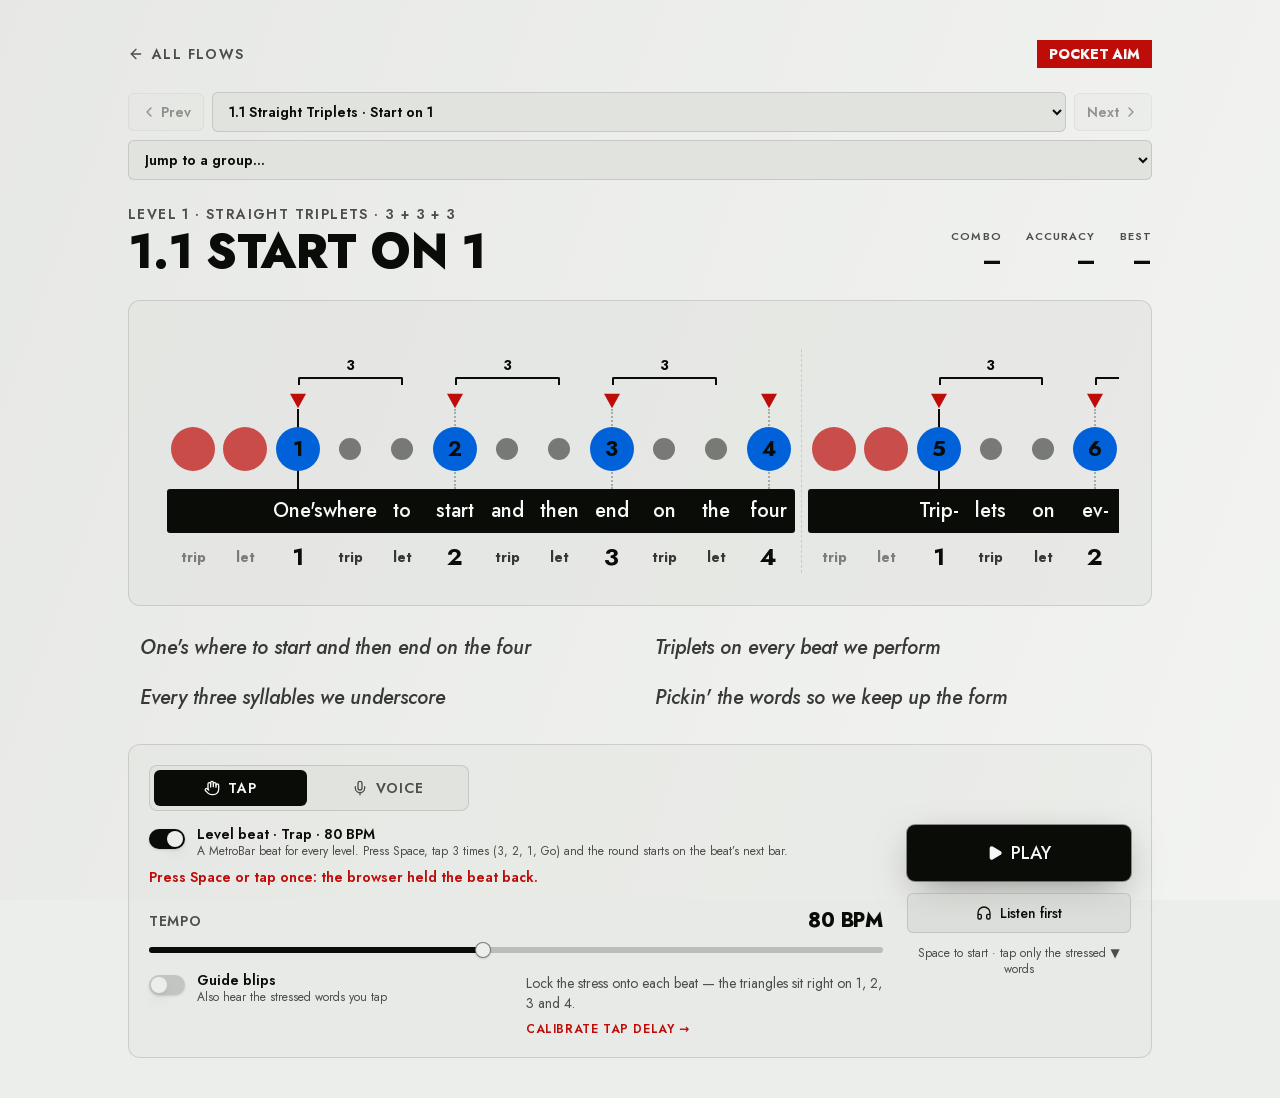
==== commit 8d637fa5: "Maintenance off, Pocket Aim highway, sw v280" ====
--- a/flow-advanced.html
+++ b/flow-advanced.html
@@ -1,7 +1,7 @@
 <!doctype html>
 <html lang="en">
   <head>
-<!-- MetroBar: Flow game > ADVANCED. Built from Lovable "Pocket Rhythm Wordsmith" (In The Pocket) source by tools/flow-advanced/build.sh. Do not edit this file by hand. -->
+<!-- MetroBar: Flow game > ADVANCED. Built from Lovable "Pocket Rhythm Wordsmith" (In The Pocket) source by tools/flow-advanced/build.sh. Do not edit this file by hand. --><!-- LIVE PATCH 2026-11-21: smooth Pocket Aim scroll (MetroBar) -->
 <meta name="theme-color" content="#eceeea">
 <link rel="manifest" href="manifest.json"><link rel="icon" href="icon-192.png"><link rel="apple-touch-icon" href="icon-192.png">
 <link rel="stylesheet" href="fonts/jost.css">
@@ -11,15 +11,23 @@
 <!-- phone game screen (Bennie 2026-11-19): the round fills the screen, nothing scrolls, a red hit line at 35% where the playhead stays, one big Tap -->
 <style>
 html.pa-lock, html.pa-lock body { overflow: hidden !important; overscroll-behavior: none; }
-.pa-game { position: fixed; inset: 0; z-index: 60; max-width: none !important; margin: 0 !important; display: grid; grid-template-columns: minmax(0, 1fr); grid-template-rows: auto 1fr auto; gap: 8px; padding: max(10px, env(safe-area-inset-top)) max(8px, env(safe-area-inset-right)) max(10px, env(safe-area-inset-bottom)) max(8px, env(safe-area-inset-left)); background: var(--background); touch-action: none; overflow: hidden; }
+.pa-game { position: fixed; inset: 0; z-index: 60; max-width: none !important; margin: 0 !important; display: grid; grid-template-columns: minmax(0, 1fr); grid-template-rows: auto auto minmax(0, 1fr); gap: 8px; padding: max(10px, env(safe-area-inset-top)) max(8px, env(safe-area-inset-right)) max(10px, env(safe-area-inset-bottom)) max(8px, env(safe-area-inset-left)); background: var(--background); touch-action: none; overflow: hidden; }
 .pa-game > :not(.pa-head):not(.pa-stage):not(.pa-ctl) { display: none !important; }
 .pa-game .pa-head { justify-content: center; } .pa-game .pa-head > div:first-child { display: none; }
 .pa-game .pa-stage { align-self: center; min-width: 0; width: 100%; margin: 0; padding: 40px 0 8px; border: 0; background: none; }
 .pa-game .pa-track { padding-inline: 35% 65%; margin-top: 0; }
 .pa-game .pa-stage::after { content: ''; position: absolute; top: 34px; bottom: 0; left: 35%; width: 4px; margin-left: -2px; border-radius: 2px; background: #af0000; box-shadow: 0 0 14px #af0000; pointer-events: none; opacity: .85; }
 .pa-game .pa-ctl, .pa-game .pa-head { margin: 0; min-width: 0; }
-.pa-game .pa-pad { height: min(30dvh, 260px) !important; border-radius: 22px; }
-@media (max-height: 500px) { .pa-game .pa-head { display: none; } .pa-game { grid-template-rows: 1fr auto; } .pa-game .pa-pad { height: 32dvh !important; } }
+.pa-game .pa-pad { height: auto !important; min-height: 96px; border-radius: 22px; }
+/* Bennie 2026-11-19 "fill the whole thing": the track sits under the stats, the buttons take all the room below it */
+.pa-game .pa-ctl, .pa-game .pa-ctl > div { display: flex; flex-direction: column; min-height: 0; height: 100%; }
+.pa-game .pa-ctl > div > div, .pa-game .pa-ctl > div > .pa-pad { flex: 1 1 auto; min-height: 0; }
+.pa-game .pa-track { zoom: 1.6; }
+/* hit points more obvious (Bennie 2026-11-19): every dot to tap wears a thick ring */
+.pa-game .bg-target { box-shadow: 0 0 0 4px var(--background), 0 0 0 7px #1f66c9; }
+.pa-game .bg-target.pa-land { box-shadow: 0 0 0 4px var(--background), 0 0 0 7px #af0000; }
+.pa-game .pa-ctl > div > button:last-child:not(.pa-pad) { position: fixed; top: max(8px, env(safe-area-inset-top)); left: max(8px, env(safe-area-inset-left)); z-index: 61; }
+@media (max-height: 500px) { .pa-game .pa-head { display: none; } .pa-game { grid-template-rows: auto minmax(0, 1fr); } .pa-game .pa-track { zoom: 1; } }
 </style>
 <script src="zone-config.js"></script>
 <script>
@@ -103,23 +111,23 @@
     <meta name="viewport" content="width=device-width, initial-scale=1" />
     <title>Pocket Aim — MetroBar</title>
     <meta name="description" content="Tap rap syllables onto the beat and learn triplet flows." />
-    <script type="module" crossorigin>var Zg=a=>{throw TypeError(a)};var Jg=(a,i,r)=>i.has(a)||Zg("Cannot "+r);var jt=(a,i,r)=>(Jg(a,i,"read from private field"),r?r.call(a):i.get(a)),Pg=(a,i,r)=>i.has(a)?Zg("Cannot add the same private member more than once"):i instanceof WeakSet?i.add(a):i.set(a,r),ad=(a,i,r,s)=>(Jg(a,i,"write to private field"),s?s.call(a,r):i.set(a,r),r);function z1(a,i){for(var r=0;r<i.length;r++){const s=i[r];if(typeof s!="string"&&!Array.isArray(s)){for(const u in s)if(u!=="default"&&!(u in a)){const f=Object.getOwnPropertyDescriptor(s,u);f&&Object.defineProperty(a,u,f.get?f:{enumerable:!0,get:()=>s[u]})}}}return Object.freeze(Object.defineProperty(a,Symbol.toStringTag,{value:"Module"}))}(function(){const i=document.createElement("link").relList;if(i&&i.supports&&i.supports("modulepreload"))return;for(const u of document.querySelectorAll('link[rel="modulepreload"]'))s(u);new MutationObserver(u=>{for(const f of u)if(f.type==="childList")for(const d of f.addedNodes)d.tagName==="LINK"&&d.rel==="modulepreload"&&s(d)}).observe(document,{childList:!0,subtree:!0});function r(u){const f={};return u.integrity&&(f.integrity=u.integrity),u.referrerPolicy&&(f.referrerPolicy=u.referrerPolicy),u.crossOrigin==="use-credentials"?f.credentials="include":u.crossOrigin==="anonymous"?f.credentials="omit":f.credentials="same-origin",f}function s(u){if(u.ep)return;u.ep=!0;const f=r(u);fetch(u.href,f)}})();function D1(a){return a&&a.__esModule&&Object.prototype.hasOwnProperty.call(a,"default")?a.default:a}var ld={exports:{}},Vr={};var $g;function L1(){if($g)return Vr;$g=1;var a=Symbol.for("react.transitional.element"),i=Symbol.for("react.fragment");function r(s,u,f){var d=null;if(f!==void 0&&(d=""+f),u.key!==void 0&&(d=""+u.key),"key"in u){f={};for(var h in u)h!=="key"&&(f[h]=u[h])}else f=u;return u=f.ref,{$$typeof:a,type:s,key:d,ref:u!==void 0?u:null,props:f}}return Vr.Fragment=i,Vr.jsx=r,Vr.jsxs=r,Vr}var Wg;function B1(){return Wg||(Wg=1,ld.exports=L1()),ld.exports}var b=B1(),id={exports:{}},Te={};var eb;function U1(){if(eb)return Te;eb=1;var a=Symbol.for("react.transitional.element"),i=Symbol.for("react.portal"),r=Symbol.for("react.fragment"),s=Symbol.for("react.strict_mode"),u=Symbol.for("react.profiler"),f=Symbol.for("react.consumer"),d=Symbol.for("react.context"),h=Symbol.for("react.forward_ref"),x=Symbol.for("react.suspense"),g=Symbol.for("react.memo"),y=Symbol.for("react.lazy"),p=Symbol.for("react.activity"),v=Symbol.for("react.view_transition"),X=Symbol.iterator;function S(M){return M===null||typeof M!="object"?null:(M=X&&M[X]||M["@@iterator"],typeof M=="function"?M:null)}var k={isMounted:function(){return!1},enqueueForceUpdate:function(){},enqueueReplaceState:function(){},enqueueSetState:function(){}},_=Object.assign,C={};function A(M,Q,ae){this.props=M,this.context=Q,this.refs=C,this.updater=ae||k}A.prototype.isReactComponent={},A.prototype.setState=function(M,Q){if(typeof M!="object"&&typeof M!="function"&&M!=null)throw Error("takes an object of state variables to update or a function which returns an object of state variables.");this.updater.enqueueSetState(this,M,Q,"setState")},A.prototype.forceUpdate=function(M){this.updater.enqueueForceUpdate(this,M,"forceUpdate")};function G(){}G.prototype=A.prototype;function U(M,Q,ae){this.props=M,this.context=Q,this.refs=C,this.updater=ae||k}var W=U.prototype=new G;W.constructor=U,_(W,A.prototype),W.isPureReactComponent=!0;var B=Array.isArray;function T(){}var R={H:null,A:null,T:null,S:null},$=Object.prototype.hasOwnProperty;function H(M,Q,ae){var te=ae.ref;return{$$typeof:a,type:M,key:Q,ref:te!==void 0?te:null,props:ae}}function J(M,Q){return H(M.type,Q,M.props)}function K(M){return typeof M=="object"&&M!==null&&M.$$typeof===a}function re(M){var Q={"=":"=0",":":"=2"};return"$"+M.replace(/[=:]/g,function(ae){return Q[ae]})}var de=/\/+/g;function oe(M,Q){return typeof M=="object"&&M!==null&&M.key!=null?re(""+M.key):Q.toString(36)}function I(M){switch(M.status){case"fulfilled":return M.value;case"rejected":throw M.reason;default:switch(typeof M.status=="string"?M.then(T,T):(M.status="pending",M.then(function(Q){M.status==="pending"&&(M.status="fulfilled",M.value=Q)},function(Q){M.status==="pending"&&(M.status="rejected",M.reason=Q)})),M.status){case"fulfilled":return M.value;case"rejected":throw M.reason}}throw M}function le(M,Q,ae,te,ee){var ue=typeof M;(ue==="undefined"||ue==="boolean")&&(M=null);var ve=!1;if(M===null)ve=!0;else switch(ue){case"bigint":case"string":case"number":ve=!0;break;case"object":switch(M.$$typeof){case a:case i:ve=!0;break;case y:return ve=M._init,le(ve(M._payload),Q,ae,te,ee)}}if(ve)return ee=ee(M),ve=te===""?"."+oe(M,0):te,B(ee)?(ae="",ve!=null&&(ae=ve.replace(de,"$&/")+"/"),le(ee,Q,ae,"",function(Tt){return Tt})):ee!=null&&(K(ee)&&(ee=J(ee,ae+(ee.key==null||M&&M.key===ee.key?"":(""+ee.key).replace(de,"$&/")+"/")+ve)),Q.push(ee)),1;ve=0;var se=te===""?".":te+":";if(B(M))for(var ge=0;ge<M.length;ge++)te=M[ge],ue=se+oe(te,ge),ve+=le(te,Q,ae,ue,ee);else if(ge=S(M),typeof ge=="function")for(M=ge.call(M),ge=0;!(te=M.next()).done;)te=te.value,ue=se+oe(te,ge++),ve+=le(te,Q,ae,ue,ee);else if(ue==="object"){if(typeof M.then=="function")return le(I(M),Q,ae,te,ee);throw Q=String(M),Error("Objects are not valid as a React child (found: "+(Q==="[object Object]"?"object with keys {"+Object.keys(M).join(", ")+"}":Q)+"). If you meant to render a collection of children, use an array instead.")}return ve}function ce(M,Q,ae){if(M==null)return M;var te=[],ee=0;return le(M,te,"","",function(ue){return Q.call(ae,ue,ee++)}),te}function pe(M){if(M._status===-1){var Q=M._result,ae=Q();ae.then(function(te){(M._status===0||M._status===-1)&&(M._status=1,M._result=te,ae.status===void 0&&(ae.status="fulfilled",ae.value=te))},function(te){(M._status===0||M._status===-1)&&(M._status=2,M._result=te,ae.status===void 0&&(ae.status="rejected",ae.reason=te))}),M._status===-1&&(M._status=0,M._result=ae)}if(M._status===1)return M._result.default;throw M._result}var Y=typeof reportError=="function"?reportError:function(M){if(typeof window=="object"&&typeof window.ErrorEvent=="function"){var Q=new window.ErrorEvent("error",{bubbles:!0,cancelable:!0,message:typeof M=="object"&&M!==null&&typeof M.message=="string"?String(M.message):String(M),error:M});if(!window.dispatchEvent(Q))return}else if(typeof process=="object"&&typeof process.emit=="function"){process.emit("uncaughtException",M);return}console.error(M)};function ye(M){var Q=R.T,ae={};ae.types=Q!==null?Q.types:null,R.T=ae;try{var te=M(),ee=R.S;ee!==null&&ee(ae,te),typeof te=="object"&&te!==null&&typeof te.then=="function"&&te.then(T,Y)}catch(ue){Y(ue)}finally{Q!==null&&ae.types!==null&&(Q.types=ae.types),R.T=Q}}function Be(M){var Q=R.T;if(Q!==null){var ae=Q.types;ae===null?Q.types=[M]:ae.indexOf(M)===-1&&ae.push(M)}else ye(Be.bind(null,M))}var je={map:ce,forEach:function(M,Q,ae){ce(M,function(){Q.apply(this,arguments)},ae)},count:function(M){var Q=0;return ce(M,function(){Q++}),Q},toArray:function(M){return ce(M,function(Q){return Q})||[]},only:function(M){if(!K(M))throw Error("React.Children.only expected to receive a single React element child.");return M}};return Te.Activity=p,Te.Children=je,Te.Component=A,Te.Fragment=r,Te.Profiler=u,Te.PureComponent=U,Te.StrictMode=s,Te.Suspense=x,Te.ViewTransition=v,Te.__CLIENT_INTERNALS_DO_NOT_USE_OR_WARN_USERS_THEY_CANNOT_UPGRADE=R,Te.__COMPILER_RUNTIME={__proto__:null,c:function(M){return R.H.useMemoCache(M)}},Te.addTransitionType=Be,Te.cache=function(M){return function(){return M.apply(null,arguments)}},Te.cacheSignal=function(){return null},Te.cloneElement=function(M,Q,ae){if(M==null)throw Error("The argument must be a React element, but you passed "+M+".");var te=_({},M.props),ee=M.key;if(Q!=null)for(ue in Q.key!==void 0&&(ee=""+Q.key),Q)!$.call(Q,ue)||ue==="key"||ue==="__self"||ue==="__source"||ue==="ref"&&Q.ref===void 0||(te[ue]=Q[ue]);var ue=arguments.length-2;if(ue===1)te.children=ae;else if(1<ue){for(var ve=Array(ue),se=0;se<ue;se++)ve[se]=arguments[se+2];te.children=ve}return H(M.type,ee,te)},Te.createContext=function(M){return M={$$typeof:d,_currentValue:M,_currentValue2:M,_threadCount:0,Provider:null,Consumer:null},M.Provider=M,M.Consumer={$$typeof:f,_context:M},M},Te.createElement=function(M,Q,ae){var te,ee={},ue=null;if(Q!=null)for(te in Q.key!==void 0&&(ue=""+Q.key),Q)$.call(Q,te)&&te!=="key"&&te!=="__self"&&te!=="__source"&&(ee[te]=Q[te]);var ve=arguments.length-2;if(ve===1)ee.children=ae;else if(1<ve){for(var se=Array(ve),ge=0;ge<ve;ge++)se[ge]=arguments[ge+2];ee.children=se}if(M&&M.defaultProps)for(te in ve=M.defaultProps,ve)ee[te]===void 0&&(ee[te]=ve[te]);return H(M,ue,ee)},Te.createRef=function(){return{current:null}},Te.forwardRef=function(M){return{$$typeof:h,render:M}},Te.isValidElement=K,Te.lazy=function(M){return{$$typeof:y,_payload:{_status:-1,_result:M},_init:pe}},Te.memo=function(M,Q){return{$$typeof:g,type:M,compare:Q===void 0?null:Q}},Te.startTransition=ye,Te.unstable_useCacheRefresh=function(){return R.H.useCacheRefresh()},Te.use=function(M){return R.H.use(M)},Te.useActionState=function(M,Q,ae){return R.H.useActionState(M,Q,ae)},Te.useCallback=function(M,Q){return R.H.useCallback(M,Q)},Te.useContext=function(M){return R.H.useContext(M)},Te.useDebugValue=function(){},Te.useDeferredValue=function(M,Q){return R.H.useDeferredValue(M,Q)},Te.useEffect=function(M,Q){return R.H.useEffect(M,Q)},Te.useEffectEvent=function(M){return R.H.useEffectEvent(M)},Te.useId=function(){return R.H.useId()},Te.useImperativeHandle=function(M,Q,ae){return R.H.useImperativeHandle(M,Q,ae)},Te.useInsertionEffect=function(M,Q){return R.H.useInsertionEffect(M,Q)},Te.useLayoutEffect=function(M,Q){return R.H.useLayoutEffect(M,Q)},Te.useMemo=function(M,Q){return R.H.useMemo(M,Q)},Te.useOptimistic=function(M,Q){return R.H.useOptimistic(M,Q)},Te.useReducer=function(M,Q,ae){return R.H.useReducer(M,Q,ae)},Te.useRef=function(M){return R.H.useRef(M)},Te.useState=function(M){return R.H.useState(M)},Te.useSyncExternalStore=function(M,Q,ae){return R.H.useSyncExternalStore(M,Q,ae)},Te.useTransition=function(){return R.H.useTransition()},Te.version="19.3.1",Te}var tb;function ls(){return tb||(tb=1,id.exports=U1()),id.exports}var N=ls();const is=D1(N),xc=z1({__proto__:null,default:is},[N]),nb=!1;var wy=N.useLayoutEffect;function Wa(a){return a[a.length-1]}function Sy(a,i){return typeof a=="function"?a(i):a}const Zd=Object.prototype.hasOwnProperty;function Ty(a){for(const i in a)if(Zd.call(a,i))return!0;return!1}const Wo=()=>Object.create(null),Ci=(a,i)=>Pa(a,i,!0);function Pa(a,i,r,s=0){if(a===i)return a;if(s++>500)return i;const u=Array.isArray(a)&&Array.isArray(i);if(!u&&!(oc(a)&&oc(i)))return i;const f=Object.keys(a),d=f.length,h=Object.keys(i),x=h.length;if(u?d!==a.length||x!==i.length||d&&Wa(f)!==`${d-1}`||x&&Wa(h)!==`${x-1}`:d!==Object.getOwnPropertyNames(a).length||x!==Object.getOwnPropertyNames(i).length||Object.getOwnPropertySymbols(i).length)return i;let g=0,y,p,v;if(u){for(;g<x&&(v=g,p=a[v],y=i[v],y=p===y?p:typeof p=="object"?Pa(p,y,r,s):y,y===p);g++);if(g===x&&d===x)return a}else{let S=d===x,k=!0;for(;g<x;g++){v=h[g],p=a[v];const _=i[v];y=p===_?p:typeof p=="object"?Pa(p,_,r,s):_,S&&=y===p&&(f[g]===v||Zd.call(a,v)),k&&=Object.is(y,_),f[g]=y}if(S)return Object.getOwnPropertySymbols(a).length?i:a;if(k)return i}const X=u?h.fill(0):r?Wo():{};for(let S=0;S<x;S++)v=u?S:h[S],u?(p=a[v],S>g&&(y=i[v],y=p===y?p:typeof p=="object"?Pa(p,y,r,s):y),X[v]=S<g?p:y):X[v]=f[S];return X}function oc(a){return!a||typeof a!="object"?!1:(Object.getPrototypeOf(a)?.constructor??Object)===Object}function xa(a,i,r,s){if(a===i)return!0;if(Array.isArray(a)&&Array.isArray(i)){if(a.length!==i.length)return!1;for(let u=0,f=a.length;u<f;u++){const d=a[u],h=i[u];if(d!==h&&!xa(d,h,r,s))return!1}return!0}if(oc(a)&&oc(i)){if(r){for(const f in i)if((s||i[f]!==void 0)&&!xa(a[f],i[f],r,s))return!1;return!0}let u=0;if(s)u=Object.keys(a).length;else for(const f in a)a[f]!==void 0&&u++;for(const f in i)if((s||i[f]!==void 0)&&(u--===0||!xa(a[f],i[f],r,s)))return!1;return u===0}return!1}const H1=/[\x00-\x1f\x7f"<>`{}]/g;function q1(a){return a.replace(H1,i=>"%"+i.charCodeAt(0).toString(16).toUpperCase().padStart(2,"0"))}function ab(a){let i;try{i=decodeURI(a)}catch{i=a.replaceAll(/%[0-9A-F]{2}/gi,r=>{try{return decodeURI(r)}catch{return r}})}return q1(i)}const V1=["http:","https:","mailto:","tel:"];function $r(a){if(a[0]!=="/"&&a.includes(":"))return/^[\x00-\x20]*([a-z][a-z\d+.\t\n\r-]*:)/i.exec(a)?.[1]?.replace(/[\t\n\r]/g,"").toLowerCase()}const ky=/^[\x00-\x20]*[\\/][\t\n\r]*[\\/]/;function Ey(a,i){if(!a)return!1;if(ky.test(a))return!0;const r=$r(a);return r?!i.has(r):!1}function Gr(a){if(!a)return a;let i=a;if(/[%\\\x00-\x1f\x7f]/.test(a)){const r=/%25|%5C/gi;let s=0,u;for(i="";(u=r.exec(a))!==null;)i+=ab(a.slice(s,u.index))+u[0],s=r.lastIndex;i+=ab(s?a.slice(s):a)}return i}function G1(a){return/[\s\u0080-\uFFFF]/.test(a)?a.replace(/\s|[^\u0000-\u007F]/gu,encodeURIComponent):a}function Y1(a,i){if(a===i)return!0;if(a.length!==i.length)return!1;for(let r=0;r<a.length;r++)if(a[r]!==i[r])return!1;return!0}function Jd(){throw new Error("Invariant failed")}function Di(a){return a.replace(/\/{2,}/g,"/")}function _y(a){return a==="/"?a:a.replace(/^\/+/,"")}function Fn(a){const i=a.length;return i>1&&a[i-1]==="/"?a.replace(/\/+$/,""):a}function Ny(a){return Fn(_y(a))}function lb(a,i){return a?.endsWith("/")&&a!=="/"&&a!==`${i}/`?a.slice(0,-1):a}function ib(a,i,r="never",s){if(i.includes("//")&&(i=Di(i)),i.startsWith("/"))return i.length===1||r==="preserve"?i:r==="always"?i.endsWith("/")?i:`${i}/`:i.endsWith("/")?i.slice(0,-1):i;const u=i===".";let f;if(s){f=u?a:a+"\0"+i;const g=s.get(f);if(g)return g}let d;if(u)d=a.split("/");else{for(a.includes("//")&&(a=Di(a)),d=a.split("/");d.length>1&&Wa(d)==="";)d.pop();const g=i.split("/");for(let y=0,p=g.length;y<p;y++){const v=g[y];v===""?y?y===p-1&&d.push(v):d=[v]:v===".."?d.length>1?d.pop():d=[""]:v==="."||d.push(v)}}d.length>1&&(Wa(d)===""?r==="never"&&d.pop():r==="always"&&d.push(""));const h=d.join("/"),x=(u?Di(h):h)||"/";return f&&s&&s.set(f,x),x}function I1(a){const i=new Map(a.map(s=>[encodeURIComponent(s),s])),r=new RegExp([...i.keys()].join("|").replace(/[.*()]/g,"\\$&"),"g");return s=>s.replace(r,u=>i.get(u)??u)}function K1(a){return a==null||a===""}function Q1(a,i,r){if(typeof i!="string")return""+(i??void 0);const s=a==="_splat";if(s&&(!i||/^[a-zA-Z0-9\-._~!/]*$/.test(i)))return i;let u=encodeURIComponent(i);return s&&(u=u.replaceAll("%2F","/")),r?r(u):u}function rb(a,i,r,s,u){const f=a.endsWith("/")?"/":"";let d="";for(const h of i){if(typeof h=="string"){d+=h;continue}const[x,g,y,p]=h,v=x===2,X=v&&p!==void 0?p+f:p;let S=r[g];if(!(x===3&&S==null)){if(u&&(u[g]=S,v&&(u["*"]=S)),v&&K1(S)){if(y==="/"&&!X)continue;S=""}d+=y+Q1(g,S,s)+(X||"")}}return d+f||"/"}function F1(a={}){if(a.isNotFound=!0,a.throw)throw a;return a}function Vi(a){return a?.isNotFound===!0}function Z1(){try{return sessionStorage}catch{return}}const J1="tsr-scroll-restoration-v1_3",Cy=Z1();function P1(){try{return JSON.parse(Cy?.getItem("tsr-scroll-restoration-v1_3")||"{}")}catch{return{}}}const Ri=P1(),sb="data-scroll-restoration-id",$1=a=>a.state.__TSR_key||a.href;function W1(a){const i=a.getAttribute(sb);if(i)return`[${sb}="${i}"]`;let r="",s=a,u;for(;u=s.parentNode;){let f=1,d=s;for(;d=d.previousElementSibling;)f++;const h=`${s.localName}:nth-child(${f})`;r=r?`${h} > ${r}`:h,s=u}return r}let qo=!1;const ec="window";function Cd(a){try{return typeof a=="function"?a():document.querySelector(a)}catch{}}function ob(a){const i=new Set;for(const r of a){if(r===ec)continue;const s=Cd(r);s&&i.add(s)}return i}function e4(a,i){const r=a.options.scrollRestoration,s=a._scroll;r&&(s.e=!0);const u=a.options.getScrollRestorationKey||$1,f=new Set,d=h=>{const x=Ri[h]||={};for(const g of f)g===document?x[ec]={scrollX,scrollY}:g.isConnected&&(x[W1(g)]={scrollX:g.scrollLeft,scrollY:g.scrollTop})};r&&!s.s&&(s.s=!0,qo=!1,history.scrollRestoration="manual",document.addEventListener("scroll",h=>{qo||f.add(h.target)},!0),a.subscribe("onBeforeLoad",h=>{h.fromLocation&&d(u(h.fromLocation)),f.clear()}),addEventListener("pagehide",()=>{history.scrollRestoration="auto",d(u(a.stores.resolvedLocation.get()??a.stores.location.get()));try{Cy?.setItem(J1,JSON.stringify(Ri))}catch{}}),addEventListener("pageshow",h=>{h.persisted&&(history.scrollRestoration="manual")})),!s.r&&(s.r=!0,a.subscribe("onRendered",h=>{const x=a.options.scrollRestorationBehavior,g=a.options.scrollToTopSelectors,y=s.n,p=s.h;let v;if(f.clear(),s.n=!0,s.h=!1,typeof a.options.scrollRestoration=="function"&&!a.options.scrollRestoration({location:a.latestLocation}))return;const X=u(h.toLocation),S=h.fromLocation&&u(h.fromLocation);if(s.e&&S&&S!==X){const k=Ri[S];if(k){let _=Ri[X];for(const C in k){if(C===ec){if(y)continue}else{const A=Cd(C);if(!A||y&&g&&(v??=ob(g),v.has(A)))continue}_||(_=Ri[X]={}),_[C]??=k[C]}}}qo=!0;try{const k=h.toLocation.hash,_=h.toLocation.state.__hashScrollIntoViewOptions??!0;let C=!1;if(y){!k&&g&&(v??=ob(g));const A=k&&_&&p,G=s.e?Ri[X]:void 0;if(G)for(const U in G){const{scrollX:W,scrollY:B}=G[U];if(U===ec){if(A)continue;scrollTo({top:B,left:W,behavior:x}),C=!0}else{const T=Cd(U);T&&(T.scrollLeft=W,T.scrollTop=B,v?.delete(T))}}if(!k){const U={top:0,left:0,behavior:x};if(C||scrollTo(U),v)for(const W of v)W.scrollTo(U)}}!C&&k&&_&&document.getElementById(k)?.scrollIntoView(_)}finally{qo=!1}}))}function t4(a,i=String){let r;for(const s in a){const u=a[s];u!==void 0&&(r||=new URLSearchParams).set(s,i(u))}return r?r.toString():""}function rd(a){return a?a==="false"?!1:a==="true"?!0:+a*0===0&&+a+""===a?+a:a:""}function n4(a){const i=new URLSearchParams(a),r=Object.create(null);for(const[s,u]of i.entries()){const f=r[s];f==null?r[s]=rd(u):Array.isArray(f)?f.push(rd(u)):r[s]=[f,rd(u)]}return r}const Ry=/^(?:\s|["[{\d-]|fa|nu|tr)/,a4=i4(JSON.parse),l4=r4(JSON.stringify,JSON.parse);function i4(a){const i=a===JSON.parse;return r=>{r[0]==="?"&&(r=r.substring(1));const s=n4(r);for(const u in s){const f=s[u];if(typeof f=="string"){if(i&&!Ry.test(f))continue;try{s[u]=a(f)}catch{}}}return s}}function r4(a,i){const r=i===JSON.parse;function s(u){if(u&&typeof u=="object")try{return a(u)}catch{}else if(i&&typeof u=="string"){if(r&&!Ry.test(u))return u;try{return i(u),a(u)}catch{}}return u}return u=>{const f=t4(u,s);return f?`?${f}`:""}}const Li="__root__";function s4(a){a.statusCode=a.statusCode||a.code||307;const i=new Headers(a.headers);a.href&&i.get("Location")===null&&i.set("Location",a.href);const r=new Response(null,{status:a.statusCode,headers:i});if(r.options=a,a.throw)throw r;return r}function jy(a){return a instanceof Response&&!!a.options}function cc(a){const i=new Map;let r,s;return{get(u){const f=i.get(u);if(f)return f.visited=!0,f.value},set(u,f){const d=i.get(u);if(d){d.value=f;return}if(i.size>=a){let x=r?.next().value;for(;!x||x.visited;)x?x.visited=!1:r=i.values(),x=r.next().value;x===s&&(r=void 0),i.delete(x.key)}const h={key:u,value:f,visited:!1};s=h,i.set(u,h)},clear(){i.clear(),r=void 0,s=void 0}}}const Ja=4,My=5;function o4(a){const i=a.names;if(i)return i;const r=[];for(const s of a)typeof s!="string"&&r.push(s[1]);return a.names=r}function c4(a,i,r){const s=a.substring(i,r);if(s.charCodeAt(0)===36)return s.length===1?[2,"_splat","",void 0]:[1,s.substring(1),"",""];const u=s.indexOf("{");if(u>=0){const f=s.indexOf("}",u),d=s.charCodeAt(u+1)===45,h=u+(d?3:2);if(f>=0&&s.charCodeAt(h-1)===36&&(!d||h<f)){const x=s.substring(h,f);return[d?3:x?1:2,x||"_splat",s.substring(0,u),a.substring(i+f+1,x?r:a.length)]}}return s}function Wr(a,i,r,s,u,f){let d=r;const h=i.fullPath??i.from,x=i.options,g=h.length,y=h.endsWith("/")?g-1:g,p=x?.caseSensitive??a,v=x?.params?.parse??x?.parseParams;let X,S=f?r-1:0;if(!s||h.includes("$")){X=f?.slice()??[];const C=Wa(X);C&&typeof C!="string"&&C[0]===2&&(X[X.length-1]=[C[0],C[1],C[2],C[3]===void 0?void 0:C[3]+h.substring(r-(h[r-2]==="/"?2:1),y)],S=g)}for(;d<g;){const C=d,A=h.indexOf("/",C);let G=A===-1?g:A;const U=c4(h,C,G);d=G+1;let W;if(typeof U=="string"){if(!s)continue;let B=U,T;p?T=s.static??=new Map:(B=U.toLowerCase(),T=s.staticInsensitive??=new Map);const R=T.get(B);if(R)W=R;else{const $=Cl(s);W=$,T.set(B,$)}}else{const B=U[0];let T=U[2],R=U[3]??"";if(B===2&&(G=g,d=G+1),X&&S<G&&(S<C-1&&X.push(h.substring(S,C-1)),U[2]="/"+T,B===2&&U[3]!==void 0&&y<g&&(U[3]=R.slice(0,-1)),X.push(U),S=G),!s)continue;const $=p&&!!(T||R);p||(T=T.toLowerCase(),R=R.toLowerCase());const H=B===1?s.dynamic??=[]:B===3?s.optional??=[]:s.wildcard??=[],J=B!==2&&!v&&H.find(K=>!K.parse&&K.caseSensitive===$&&K.prefix===T&&K.suffix===R);if(J)W=J;else{const K=Cl(s,B,$,T,R);W=K,H.push(K),H.length===2&&u?.push(H)}}s=W}X&&S<y&&X.push(h.substring(S,y));const k=X?.slice();if(!s)return k;if(v&&i.children&&!i.isRoot&&i.id&&i.id.charCodeAt(i.id.lastIndexOf("/")+1)===95){const C=Cl(s,My);(s.pathless??=[]).push(C),s=C}const _=(i.path||!i.children)&&!i.isRoot;if(_&&y<g){const C=Cl(s,Ja);s.index=C,s=C}return s.parse=v??null,s.priority=x?.params?.priority??0,s.route||(s.data=k,_&&(s.route=i)),[s,d,k]}function Ay(a,i){if(a.parse&&!i.parse)return-1;if(!a.parse&&i.parse)return 1;if(a.parse&&i.parse&&(a.priority||i.priority))return i.priority-a.priority;if(a.prefix&&i.prefix&&a.prefix!==i.prefix){if(a.prefix.startsWith(i.prefix))return-1;if(i.prefix.startsWith(a.prefix))return 1}if(a.suffix&&i.suffix&&a.suffix!==i.suffix){if(a.suffix.endsWith(i.suffix))return-1;if(i.suffix.endsWith(a.suffix))return 1}return a.prefix&&!i.prefix?-1:!a.prefix&&i.prefix?1:a.suffix&&!i.suffix?-1:!a.suffix&&i.suffix?1:a.caseSensitive&&!i.caseSensitive?-1:!a.caseSensitive&&i.caseSensitive?1:0}function Cl(a,i=0,r,s,u){return{kind:i,depth:a?a.depth+1:0,pathless:null,index:null,static:null,staticInsensitive:null,dynamic:null,optional:null,wildcard:null,route:null,data:void 0,parent:a,parse:null,priority:0,caseSensitive:r,prefix:s,suffix:u}}function u4(a,i){const r=Cl(),s=[];function u(f,d,h,x){const[g,y,p]=Wr(!1,f,d,h,s,x);if(f.children)for(const v of f.children)u(v,y,g,p)}for(const f of a)u(f,1,r);for(const f of s)f.sort(Ay);i.masksTree=r,i.flatCache=cc(1e3)}function f4(a,i){a||="/";const r=i.flatCache.get(a);if(r!==void 0)return r;const s=Pd(a,i.masksTree);return i.flatCache.set(a,s),s}function d4(a,i,r,s,u){a||="/",s||="/";const f=i?`case\0${a}`:a;let d=u.singleCache.get(f);return d||(d=Cl(),Wr(i,{from:a},1,d),u.singleCache.set(f,d)),Pd(s,d,r)}function h4(a,i,r=!1){const s=r?a:`nofuzz\0${a}`,u=i.matchCache.get(s);if(u!==void 0)return u;a||="/";let f;try{f=Pd(a,i.segmentTree,r)}catch(d){if(d instanceof URIError)f=null;else throw d}return f&&(f.branch=zy(f.route)),i.matchCache.set(s,f),f}function m4(a,i=!1){const r=Cl(),s=[],u={},f={};let d=0;function h(x,g,y,p){if(x.init(d),x.id in u&&Jd(),u[x.id]=x,d!==0&&x.path){const k=Fn(x.fullPath);(!f[k]||x.fullPath.endsWith("/"))&&(f[k]=x)}d++;const[v,X,S]=Wr(i,x,g,y,s,p);if(x._interpolation=S,x.children)for(const k of x.children)h(k,X,v,S)}h(a,1,r);for(const x of s)x.sort(Ay);return{processedTree:{segmentTree:r,singleCache:cc(1e3),matchCache:cc(1e3),flatCache:null,masksTree:null},routesById:u,routesByPath:f}}function Pd(a,i,r=!1){const s=a.split("/"),u=x4(a,s,i,r);if(!u)return null;const[f]=Oy(a,s,u);return{route:u.node.route,rawParams:f}}function Oy(a,i,r){const s=p4(r.node),u=r.node.data&&o4(r.node.data),f=Object.create(null);let d=r.extract?.part??0,h=r.extract?.node??0,x=r.extract?.path??0,g=r.extract?.param??0;for(;h<s.length;d++,h++,x++){const y=s[h];if(y.kind===Ja)break;if(y.kind===My){d--,x--;continue}const p=i[d],v=x;if(p&&(x+=p.length),y.kind===1||y.kind===3){const X=u[g++];if(y.kind===3&&r.skipped&1<<h){d--,x=v-1;continue}const S=y.suffix||y.prefix?p.substring(y.prefix.length,p.length-y.suffix.length):p;(S||y.kind===1)&&(f[X]=decodeURIComponent(S))}else if(y.kind===2){const X=y,S=a.substring(v+X.prefix.length,a.length-X.suffix.length),k=decodeURIComponent(S);f["*"]=k,f._splat=k;break}}return r.rawParams&&Object.assign(f,r.rawParams),[f,{part:d,node:h,path:x,param:g}]}function zy(a){const i=[a];for(;a.parentRoute;)a=a.parentRoute,i.push(a);return i.reverse(),i}function p4(a){const i=Array(a.depth+1);do i[a.depth]=a,a=a.parent;while(a);return i}function x4(a,i,r,s){if(a==="/"&&r.index)return{node:r.index,skipped:0};const u=!Wa(i),f=u&&a!=="/",d=i.length-(u?1:0),h=[{node:r,index:1,skipped:0,statics:0,dynamics:0,optionals:0}];let x=null,g=null;for(;h.length;){const y=h.pop(),{node:p,index:v,skipped:X,statics:S,dynamics:k,optionals:_}=y;let{extract:C,rawParams:A}=y;if(p.kind===2&&p.route&&!Go(g,y))continue;if(p.parse){if(!cb(a,i,y))continue;A=y.rawParams,C=y.extract}s&&p.route&&p.kind!==Ja&&Go(x,y)&&(x=y);const G=v===d;if(G&&(p.route&&(!f||p.kind===Ja||p.kind===2)&&Go(g,y)&&(g=y),!p.optional&&!p.wildcard&&!p.index&&!p.pathless))continue;const U=G?void 0:i[v];let W;if(G&&p.index){const B={node:p.index,index:v,skipped:X,statics:S,dynamics:k,optionals:_,extract:C,rawParams:A};let T=!0;if(p.index.parse&&(cb(a,i,B)||(T=!1)),T){if(!k&&!_&&!X&&g4(S,d))return B;Go(g,B)&&(g=B)}}if(p.wildcard)for(let B=p.wildcard.length-1;B>=0;B--){const T=p.wildcard[B],{prefix:R,suffix:$}=T;if(!(R&&(G||!(T.caseSensitive?U:W??=U.toLowerCase()).startsWith(R)))){if($){if(G)continue;const H=i.slice(v).join("/"),J=H.slice(-$.length);if((T.caseSensitive?J:J.toLowerCase())!==$||H.length-$.length<R.length)continue}h.push({node:T,index:d,skipped:X,statics:S,dynamics:k,optionals:_,extract:C,rawParams:A})}}if(p.optional){const B=X|1<<p.depth+1;for(let T=p.optional.length-1;T>=0;T--){const R=p.optional[T];h.push({node:R,index:v,skipped:B,statics:S,dynamics:k,optionals:_,extract:C,rawParams:A})}if(!G)for(let T=p.optional.length-1;T>=0;T--){const R=p.optional[T],{prefix:$,suffix:H}=R;if($||H){const J=R.caseSensitive?U:W??=U.toLowerCase();if($&&!J.startsWith($)||H&&J.indexOf(H,J.length-H.length)<$.length)continue}h.push({node:R,index:v+1,skipped:X,statics:S,dynamics:k,optionals:_+Vo(d,v),extract:C,rawParams:A})}}if(!G&&p.dynamic&&U)for(let B=p.dynamic.length-1;B>=0;B--){const T=p.dynamic[B],{prefix:R,suffix:$}=T;if(R||$){const H=T.caseSensitive?U:W??=U.toLowerCase();if(R&&!H.startsWith(R)||$&&H.indexOf($,H.length-$.length)<R.length)continue}h.push({node:T,index:v+1,skipped:X,statics:S,dynamics:k+Vo(d,v),optionals:_,extract:C,rawParams:A})}if(!G&&p.staticInsensitive){const B=p.staticInsensitive.get(W??=U.toLowerCase());B&&h.push({node:B,index:v+1,skipped:X,statics:S+Vo(d,v),dynamics:k,optionals:_,extract:C,rawParams:A})}if(!G&&p.static){const B=p.static.get(U);B&&h.push({node:B,index:v+1,skipped:X,statics:S+Vo(d,v),dynamics:k,optionals:_,extract:C,rawParams:A})}if(p.pathless)for(let B=p.pathless.length-1;B>=0;B--){const T=p.pathless[B];h.push({node:T,index:v,skipped:X,statics:S,dynamics:k,optionals:_,extract:C,rawParams:A})}}if(g)return g;if(s&&x){let y=x.index;for(let v=0;v<x.index;v++)y+=i[v].length;const p=y===a.length?"/":a.slice(y);return x.rawParams??=Object.create(null),x.rawParams["**"]=decodeURIComponent(p),x}return null}function Vo(a,i){return 2**(a-i-1)}function g4(a,i){return a===2**(i-1)-1}function cb(a,i,r){let s,u;try{[s,u]=Oy(a,i,r)}catch{return null}if(r.rawParams=s,r.extract=u,!r.node.parse)return!0;try{if(r.node.parse(s)===!1)return null}catch{}return!0}function Go(a,i){return a?i.statics>a.statics||i.statics===a.statics&&(i.dynamics>a.dynamics||i.dynamics===a.dynamics&&(i.optionals>a.optionals||i.optionals===a.optionals&&((i.node.kind===Ja)>(a.node.kind===Ja)||i.node.kind===Ja==(a.node.kind===Ja)&&i.node.depth>a.node.depth))):!0}function b4(a,i,r){const s=Ny(a),u=`/${s}`,f=i?u:u.toLowerCase(),d=`${f}/`,h={input:({url:x})=>{const g=i?x.pathname:x.pathname.toLowerCase();return g===f?x.pathname="/":g.startsWith(d)&&(x.pathname=x.pathname.slice(u.length)),x},output:({url:x})=>(x.pathname=Di(`/${s}${x.pathname}`),x)};return r?{input:({url:x})=>Rd(r,h.input({url:x})),output:({url:x})=>h.output({url:Dy(r,x)})}:h}function Rd(a,i){const r=a?.input?.({url:i});if(r){if(typeof r=="string")return new URL(r);if(r instanceof URL)return r}return i}function Dy(a,i){const r=a?.output?.({url:i});if(r){if(typeof r=="string")return new URL(r);if(r instanceof URL)return r}return i}function y4(a,i){const{createMutableStore:r,createReadonlyStore:s,batch:u}=i,f=new Map,d=r("idle"),h=r(a),x=r(void 0),g=r([]),y=s(()=>g.get().map(k=>f.get(k).get())),p=s(()=>({status:d.get(),isLoading:d.get()==="pending",matches:y.get(),location:h.get(),resolvedLocation:x.get()}));function v(k){let _=f.get(k);return _||(_=r(void 0),f.set(k,_)),_}const X={status:d,location:h,resolvedLocation:x,ids:g,matches:y,byRoute:f,__store:p,getMatchStore:v,setMatches:S};function S(k){const _=g.get(),C=k.map(A=>A.routeId);u(()=>{Y1(_,C)||g.set(C);for(const A of _)C.includes(A)||f.get(A).set(()=>{});for(const A of k){const G=v(A.routeId);G.get()!==A&&G.set(A)}})}return X}var $a="__TSR_index",ub="popstate",fb="beforeunload",v4=/^[\x00-\x20]*(?:[\\/][\t\n\r]*){2,}/;function tc(a){const i=v4.exec(a);return i?"/"+a.slice(i[0].length):a}function Ly(a){return/[\x00-\x1f\x7f]/.test(a)&&(a=a.replace(/[\x00-\x1f\x7f]/g,i=>`	
-\r`.includes(i)?"":encodeURIComponent(i))),tc(a)}function X4(a){let i=a.getLocation();const r=new Set,s=d=>{i=a.getLocation(),r.forEach(h=>h({location:i,action:d}))},u=d=>{a.notifyOnIndexChange??!0?s(d):i=a.getLocation()},f=async({task:d,navigateOpts:h,...x})=>{if(h?.ignoreBlocker??!1){d();return}const g=a.getBlockers?.()??[],y=x.type==="PUSH"||x.type==="REPLACE";if(typeof document<"u"&&g.length&&y)for(const p of g){const v=es(x.path,x.state);if(await p.blockerFn({currentLocation:i,nextLocation:v,action:x.type})){a.onBlocked?.();return}}d()};return{get location(){return i},get length(){return a.getLength()},subscribers:r,subscribe:d=>(r.add(d),()=>{r.delete(d)}),push:(d,h,x)=>{const g=i.state[$a];h=db(g+1,h),f({task:()=>{a.pushState(d,h),s({type:"PUSH"})},navigateOpts:x,type:"PUSH",path:d,state:h})},replace:(d,h,x)=>{const g=i.state[$a];h=db(g,h),f({task:()=>{a.replaceState(d,h),s({type:"REPLACE"})},navigateOpts:x,type:"REPLACE",path:d,state:h})},go:(d,h)=>{f({task:()=>{a.go(d,h?.ignoreBlocker??!1),u({type:"GO",index:d})},navigateOpts:h,type:"GO"})},back:d=>{f({task:()=>{a.back(d?.ignoreBlocker??!1),u({type:"BACK"})},navigateOpts:d,type:"BACK"})},forward:d=>{f({task:()=>{a.forward(d?.ignoreBlocker??!1),u({type:"FORWARD"})},navigateOpts:d,type:"FORWARD"})},canGoBack:()=>i.state[$a]!==0,createHref:d=>a.createHref(d),block:d=>{if(!a.setBlockers)return()=>{};const h=a.getBlockers?.()??[];return a.setBlockers([...h,d]),()=>{const x=a.getBlockers?.()??[];a.setBlockers?.(x.filter(g=>g!==d))}},flush:()=>a.flush?.(),destroy:()=>a.destroy?.(),notify:s,_getBlockers:()=>a.getBlockers?.()??[]}}function db(a,i){const r=$d();return{...i,key:r,__TSR_key:r,[$a]:a}}function By(a){const i=a?.window??(typeof document<"u"?window:void 0),r=i.history.pushState,s=i.history.replaceState;let u=[];const f=()=>u,d=T=>u=T,h=T=>Ly(a?.createHref?a.createHref(T):T),x=a?.parseLocation??(()=>es(`${i.location.pathname}${i.location.search}${i.location.hash}`,i.history.state));if(!i.history.state?.__TSR_key&&!i.history.state?.key){const T=$d();i.history.replaceState({[$a]:0,key:T,__TSR_key:T},"")}let g=x(),y,p=!1,v=!1,X=!1,S=!1;const k=()=>g;let _;const C=()=>{_&&(B._ignoreSubscribers=!0,(_[2]?i.history.pushState:i.history.replaceState)(_[1],"",_[0]),B._ignoreSubscribers=!1,_=void 0,y=void 0)},A=(T,R,$)=>{const H=a?.createHref?h(R):void 0,J=!!_;J||(y=g),g=es(R,$),_=[H??g.href,$,_?.[2]||T],J||queueMicrotask(()=>C())},G=T=>{g=x(),B.notify({type:T})},U=async()=>{if(S=!1,v){v=!1;return}const T=x(),R=T.state[$a]-g.state[$a],$=R===1,H=R===-1,J=!$&&!H||p;p=!1;const K=J?"GO":H?"BACK":"FORWARD",re=J?{type:"GO",index:R}:{type:H?"BACK":"FORWARD"};if(X)X=!1;else{const de=f();if(typeof document<"u"&&de.length){for(const oe of de)if(await oe.blockerFn({currentLocation:g,nextLocation:T,action:K})){v=!0,i.history.go(-R),B.notify(re);return}}}g=x(),B.notify(re)},W=T=>{if(S){S=!1;return}let R=!1;const $=f();if(typeof document<"u"&&$.length)for(const H of $){const J=H.enableBeforeUnload??!0;if(J===!0){R=!0;break}if(typeof J=="function"&&J()===!0){R=!0;break}}if(R)return T.preventDefault(),T.returnValue=""},B=X4({getLocation:k,getLength:()=>i.history.length,pushState:(T,R)=>A(!0,T,R),replaceState:(T,R)=>A(!1,T,R),back:T=>(T&&(X=!0,S=!0),i.history.back()),forward:T=>{T&&(X=!0,S=!0),i.history.forward()},go:(T,R)=>{p=!0,R&&(X=!0,S=!0),i.history.go(T)},createHref:T=>h(T),flush:C,destroy:()=>{i.history.pushState=r,i.history.replaceState=s,i.removeEventListener(fb,W,{capture:!0}),i.removeEventListener(ub,U)},onBlocked:()=>{y&&g!==y&&(g=y)},getBlockers:f,setBlockers:d,notifyOnIndexChange:!1});return B._ignoreNextBeforeUnload=T=>{S=!1;try{T=new URL(T,i.document.baseURI).href,S=/^https?:/.test(T)&&(!T.includes("#")||T.split("#")[0]!==i.location.href.split("#")[0])}catch{}},i.addEventListener(fb,W,{capture:!0}),i.addEventListener(ub,U),i.history.pushState=function(...T){const R=r.apply(i.history,T);return B._ignoreSubscribers||G("PUSH"),R},i.history.replaceState=function(...T){const R=s.apply(i.history,T);return B._ignoreSubscribers||G("REPLACE"),R},B}function w4(a){const i=typeof document<"u"?window:void 0;return By({window:i,parseLocation:()=>{const r=i.location.hash.split("#").slice(1),s=r[0]??"/",u=i.location.search,f=r.slice(1);return es(`${s}${u}${f.length===0?"":`#${f.join("#")}`}`,i.history.state)},createHref:r=>`${i.location.pathname}${i.location.search}#${r}`})}function es(a,i){const r=Ly(a),s=r.indexOf("#"),u=r.indexOf("?");if(!i){const f=$d();i={[$a]:0,key:f,__TSR_key:f}}return{href:r,pathname:r.substring(0,s>0?u>0?Math.min(s,u):s:u>0?u:r.length),hash:s>-1?r.substring(s):"",search:u>-1?r.slice(u,s===-1?void 0:s):"",state:i}}function $d(){return(Math.random()+1).toString(36).substring(7)}function sd(a,i){return a.protocol!=="http:"&&a.protocol!=="https:"||a.origin!==i||!!a.username||!!a.password}function od(a){return a.pathname+a.search+a.hash}function hb(a){return a.options.loader||a.options.beforeLoad||a.lazyFn||a.options.component?.preload||a.options.pendingComponent?.preload}function gc(a,i){return{fromLocation:i,toLocation:a,pathChanged:i?.pathname!==a.pathname,hrefChanged:i?.href!==a.href,hashChanged:i?.hash!==a.hash}}function mb({key:a,__TSR_key:i,__TSR_index:r,__hashScrollIntoViewOptions:s,...u}){return u}function S4(a){return a.findIndex(i=>i.status==="error"||i.status==="notFound"||i._notFound)+1}function T4(a,i,r,s,u,f){s&&(i=i.slice(0,s)),u&&(r=r.slice(0,u));for(const d of i){if(f&&a._tx!==f)return;r.some(h=>h.routeId===d.routeId)||a.routesById[d.routeId].options.onLeave?.(d)}for(const d of r){if(f&&a._tx!==f)return;a.routesById[d.routeId].options[i.some(h=>h.routeId===d.routeId)?"onStay":"onEnter"]?.(d)}}var k4=class{constructor(a,i){this.tempLocationKey=`${Math.round(Math.random()*1e7)}`,this._scroll={n:!0},this.subscribers=new Set,this._cache=new Map,this._committed=[],this.startTransition=async r=>(r(),!1),this.update=r=>{const s=this.options;this.options={...s,...r},this.isServer=this.options.isServer??nb??typeof document>"u",this.staticLocations=new WeakMap,this.protocolAllowlist=new Set(this.options.protocolAllowlist),(!this.history||this.options.history&&this.options.history!==this.history)&&(this.options.history?this.history=this.options.history:this.history=By()),this.origin=this.options.origin,this.origin||(window?.origin&&window.origin!=="null"?this.origin=window.origin:this.origin="http://localhost");const u=this.options.basepath??"/",f=this.options.rewrite,d=this.basepath!==u||s?.rewrite!==f||s?.caseSensitive!==this.options.caseSensitive;if(d&&(this.basepath=u,this.rewrite=u!=="/"&&Ny(u)?b4(u,this.options.caseSensitive,f):f),this.history&&this.updateLatestLocation(),this.options.routeTree!==this.routeTree||nb){this.routeTree=this.options.routeTree;let h;h=this.buildRouteTree(),this.setRoutes(h)}if(this.stores)d&&this.stores.location.set(this.latestLocation);else if(this.latestLocation){const h=this.getStoreConfig(this);this.batch=h.batch,this.stores=y4(this.latestLocation,h),e4(this)}},this.updateLatestLocation=()=>{this.latestLocation=this.parseLocation(this.history.location,this.latestLocation)},this.buildRouteTree=()=>{const r=m4(this.routeTree,this.options.caseSensitive);return this.options.routeMasks&&u4(this.options.routeMasks,r.processedTree),{...r,resolvePathCache:cc(1e3)}},this.subscribe=(r,s)=>{const u={eventType:r,fn:s};return this.subscribers.add(u),()=>{this.subscribers.delete(u)}},this.emit=r=>{for(const s of this.subscribers)if(s.eventType===r.type)try{s.fn(r)}catch(u){console.error(u)}},this.parseLocation=(r,s)=>{const u=({pathname:x,search:g,hash:y,href:p},v)=>{if(!this.rewrite&&!/[ \x00-\x1f\x7f\u0080-\uffff]/.test(x)){const _=this.options.parseSearch(g),C=this.options.stringifySearch(_);return{href:x+C+y,publicHref:x+C+y,pathname:Gr(x),external:!1,searchStr:C,search:Ci(s?.search,_),hash:Gr(y.slice(1)),state:Pa(s?.state,v)}}const X=Rd(this.rewrite,new URL(p,this.origin)),S=this.options.parseSearch(X.search),k=this.options.stringifySearch(S);return X.search=k,{href:X.href.replace(X.origin,""),publicHref:p,pathname:Gr(tc(X.pathname)),external:!!this.rewrite&&sd(X,this.origin),searchStr:k,search:Ci(s?.search,S),hash:Gr(X.hash.slice(1)),state:Pa(s?.state,v)}},f=u(r,r.state),{__tempLocation:d,__tempKey:h}=f.state;if(d&&(!h||h===this.tempLocationKey)){const x=u(d,{...d.state,__tempLocation:void 0,key:f.state.key,__TSR_key:f.state.__TSR_key});return x.maskedLocation=f,x}return f},this.matchRoutes=(r,s,u)=>typeof r=="string"?this.matchRoutesInternal({pathname:r,search:s},u):this.matchRoutesInternal(r,s),this.getMatchedRoutes=r=>{const s=Object.create(null),u=h4(Fn(r),this.processedTree,!0);return u&&Object.assign(s,u.rawParams),[u?.branch||[this.routesById.__root__],s,u?.route]},this.buildLocation=r=>{{const d=this.staticLocations.get(r);if(d)return d}let s=!1;const u=(d={})=>{if(d.href){const de=es(d.href,{});d={...d,to:Rd(this.rewrite,new URL(de.pathname,this.origin)).pathname,search:this.options.parseSearch(de.search),hash:de.hash.slice(1)}}const h=d._fromLocation||this._pendingLocation||this.latestLocation;let x;const g=()=>(s=!0,h),y=()=>(s=!0,x??=this.matchRoutesLightweight(h)),p=d.to?`${d.to}`:".",v=ib(p[0]==="/"?"":d.unsafeRelative==="path"?g().pathname:d.from??y()[1],p,this.options.trailingSlash,this.resolvePathCache),X=this.routesByPath[Fn(v)],S=v.includes("$");let k;if(X)k=X._branch??=zy(X);else if(S)k=[];else{const[de,oe,I]=this.getMatchedRoutes(v);k=de,this.options.notFoundRoute&&(!I||I.path!=="/"&&oe["**"])&&(k=[...k,this.options.notFoundRoute])}const _=S?X?._interpolation??Wr(!1,{fullPath:v},0):void 0;let C;for(const de of k){const oe=de.options.params?.stringify??de.options.stringifyParams;if(oe){const I=y()[3];if(C??=cd(d.params,I),!Ty(C))break;C===I&&(C=Object.assign(Wo(),C));try{Object.assign(C,oe(C))}catch{}}}C??=cd(d.params,_4(d.params,_)?y()[3]:ud);const A=r.leaveParams?v:tc(Gr(_?rb(v,_,C,this.pathParamsDecoder):v)),G=N4(k,r._includeValidateSearch),U=()=>{let de=y()[2];if(r._includeValidateSearch&&this.options.search?.strict){const oe={};k.forEach(I=>{if(I.options.validateSearch)try{Object.assign(oe,nc(I.options.validateSearch,{...oe,...de}))}catch{}}),de=oe}return de},W=G.length?C4(G,U(),d):d.search===!0?U():typeof d.search=="function"?d.search(U()):d.search||ud,B=this.options.stringifySearch(W),T=d.hash===!0?g().hash:typeof d.hash=="function"?d.hash(g().hash):d.hash||void 0,R=T?`#${T}`:"",$=d.state?d.state===!0?g().state:typeof d.state=="function"?d.state(g().state):d.state:ud,H=`${A}${B}${R}`;let J,K,re=!1;if(this.rewrite){const de=new URL(H,this.origin),oe=de.origin,I=Dy(this.rewrite,de);J=od(de),sd(I,oe)?(K=I.href,re=!0):K=tc(od(I))}else J=G1(H),K=J;return{publicHref:K,href:J,pathname:A,search:W,searchStr:B,state:$,hash:T??"",external:re,unmaskOnReload:d.unmaskOnReload}},f=u(r);if(r.mask)f.maskedLocation=u({from:r.from,...r.mask});else if(this.options.routeMasks){const d=f4(f.pathname,this.processedTree);if(d){const h=Object.assign(Wo(),d.rawParams),{from:x,params:g,...y}=d.route,p=cd(g,h);f.maskedLocation=u({from:r.from,...y,params:p})}}return!s&&r._fromLocation&&!f.maskedLocation&&this.staticLocations.set(r,f),f},this.commitLocation=async({viewTransition:r,ignoreBlocker:s,...u})=>{const f=u.maskedLocation??u;if(f.external)return pb(this,f.publicHref,{replace:u.replace,ignoreBlocker:s});let d;const h=Fn(this.latestLocation.href)===Fn(u.href)&&xa(mb(u.state),mb(this.latestLocation.state)),x=this._commitPromise;let g;const y=new Promise(p=>{g=p});if(y.resolve=()=>{g(),x?.resolve()},this._commitPromise=y,h)this.load();else{let{maskedLocation:p,hashScrollIntoView:v,...X}=u;p&&(X={...p,state:{...p.state,__tempKey:void 0,__tempLocation:{...X,search:X.searchStr,state:{...X.state,__tempKey:void 0,__tempLocation:void 0,__TSR_key:void 0,key:void 0}}}},(X.unmaskOnReload??this.options.unmaskOnReload??!1)&&(X.state.__tempKey=this.tempLocationKey)),X.state={...X.state,__hashScrollIntoViewOptions:v??this.options.defaultHashScrollIntoView??!0},this.shouldViewTransition=r,d=u.replace?"REPLACE":"PUSH",this.history[d==="REPLACE"?"replace":"push"](X.publicHref,X.state,{ignoreBlocker:s}),this.history.subscribers.size||this.load({action:{type:d}})}return this._scroll.n=u.resetScroll??!0,this._commitPromise},this.buildAndCommitLocation=({replace:r,resetScroll:s,hashScrollIntoView:u,viewTransition:f,ignoreBlocker:d,...h}={})=>{const x=this.buildLocation({...h,_includeValidateSearch:!0});this._pendingLocation=x;const g=this.commitLocation({...x,viewTransition:f,replace:r,resetScroll:s,hashScrollIntoView:u,ignoreBlocker:d});return queueMicrotask(()=>{this._pendingLocation===x&&(this._pendingLocation=void 0)}),g},this.navigate=async({to:r,reloadDocument:s,href:u,publicHref:f,...d})=>{const h=u?$r(u):void 0;if(h||s){if(r!==void 0||!u){const g=this.buildLocation({to:r,...d}),y=g.maskedLocation??g;u??=y.publicHref,f??=y.publicHref}return pb(this,!h&&f?f:u,d)}return this.buildAndCommitLocation({...d,href:u,to:r,_isNavigate:!0})},this.load=async r=>{this.updateLatestLocation(),r?.action&&(this._scroll.h=r.action.type==="PUSH"||r.action.type==="REPLACE"),await B4(this,r)},this.startViewTransition=r=>{const s=this.shouldViewTransition??this.options.defaultViewTransition;if(this.shouldViewTransition=void 0,s&&typeof document.startViewTransition=="function"){let u;if(typeof s=="object"&&window.CSS?.supports?.("selector(:active-view-transition-type(a))")){const f=this.latestLocation,d=this.stores.resolvedLocation.get(),h=typeof s.types=="function"?s.types(gc(f,d)):s.types;if(h===!1)return r();u={update:r,types:h}}else u=r;return document.startViewTransition(u).updateCallbackDone}return r()},this.invalidate=r=>{const s=this._committed,u=r?.filter,f=this._preloads,d=new Set,h=y=>{(!u||u(y))&&d.add(y.id)};s.forEach(h),this._cache.forEach(h),f?.forEach(y=>y.forEach(h)),this._tx?.[3].forEach(h);const x=[];for(const[y,p]of f??[])p.some(v=>d.has(v.id))&&(f.delete(y),x.push(y));const g=y=>{if(d.has(y.id)){const p=this.routesById[y.routeId],v={...y,invalid:!0,...(r?.forcePending||y.status==="error"||y.status==="notFound")&&hb(p)?{status:"pending",error:void 0}:void 0};return y._flight=void 0,v}return y};this._committed=s.map(g);for(const[y,p]of this._cache)d.has(y)&&(p.invalid=!0,r?.forcePending&&(p.status="pending"));for(const y of d){const p=this._flights?.get(y);this._flights?.delete(y),p&&!p[2]&&x.push(p[1])}for(const y of x)y.abort();return this.shouldViewTransition=!1,this.load({sync:r?.sync})},this.resolveRedirect=r=>{const s=r.options;let u=r.headers.get("Location")||s.href;if(!u){const d=this.buildLocation(s);u=(d.maskedLocation??d).publicHref||"/"}let f;if(ky.test(u)||(f=$r(u))&&!this.protocolAllowlist.has(f))throw new Error("Redirect blocked: unsafe protocol");if(f==="http:"||f==="https:"){const d=new URL(u);d.pathname.startsWith("//")?u=d.href:sd(d,this.origin)||(u=od(d),f=void 0)}return f&&(s.reloadDocument=!0),s.href=u,r.headers.set("Location",u),r},this.clearCache=r=>{const s=this._cache,u=this._preloads,f=r?.filter,d=[],h=[];for(const[g,y]of s)(!f||f(y))&&(h.push(g),d.push(y));const x=[];for(const[g,y]of u??[])(!f||y.some(f))&&(x.push(g),d.push(...y));for(const g of h)s.delete(g);for(const g of x)u.delete(g);for(const g of d){const y=g._flight;g._flight=void 0,y&&!--y[2]&&(this._flights?.get(g.id)===y&&this._flights.delete(g.id),x.push(y[1]))}for(const g of x)g.abort()},this.loadRouteChunk=Bi,this.preloadRoute=r=>U4(this,r),this.matchRoute=(r,s)=>{const u={...r,to:r.to?ib(r.from||"",r.to,this.options.trailingSlash,this.resolvePathCache):void 0,params:r.params||{},leaveParams:!0},f=this.buildLocation(u),d=this.stores.status.get()==="pending";if(s?.pending&&!d)return!1;const h=s?.pending??!d?this.latestLocation:this.stores.resolvedLocation.get()||this.stores.location.get(),x=d4(f.pathname,s?.caseSensitive??!1,s?.fuzzy??!1,h.pathname,this.processedTree);return!x||r.params&&!xa(x.rawParams,r.params,!0)?!1:s?.includeSearch??!0?xa(h.search,f.search,!0)?x.rawParams:!1:x.rawParams},this.getStoreConfig=i,a.pathParamsAllowedCharacters?.length&&(this.pathParamsDecoder=I1(a.pathParamsAllowedCharacters)),this.update({defaultPreloadDelay:50,defaultPendingMs:1e3,defaultPendingMinMs:500,context:void 0,...a,caseSensitive:a.caseSensitive??!1,notFoundMode:a.notFoundMode??"fuzzy",stringifySearch:a.stringifySearch??l4,parseSearch:a.parseSearch??a4,protocolAllowlist:a.protocolAllowlist??V1}),self.__TSR_ROUTER__=this}isShell(){return!!this.options.isShell}get state(){return this.stores.__store.get()}setRoutes(a){Object.assign(this,a),this.lightweightCache=new WeakMap,this.staticLocations=new WeakMap;const i=this.options.notFoundRoute;i&&(i.init(99999999999),this.routesById[i.id]!==i&&(i._interpolation=Wr(!1,i,0)),this.routesById[i.id]=i)}matchRoutesInternal(a,i){const[r,s,u]=this.getMatchedRoutes(a.pathname);let f=r,d=!1;(u?u.path!=="/"&&s["**"]:Fn(a.pathname))&&(this.options.notFoundRoute?f=[...f,this.options.notFoundRoute]:d=!0);const h=d?R4(this.options.notFoundMode,f):void 0,x=new Array(f.length),g=this._committed,y=(v,X)=>{const S=g[X];return S?.routeId===v.id?S:v===this.options.notFoundRoute?g.find(k=>k.routeId===v.id):void 0};let p;for(let v=0;v<f.length;v++){const X=f[v],S=x[v-1];let k,_,C;{const re=S?.search??a.search,de=S?._strictSearch??void 0;try{const oe=nc(X.options.validateSearch,{...re})??void 0;k={...re,...oe},_={...de,...oe}}catch(oe){let I=oe;if(oe instanceof uc||(I=new uc(oe.message,{cause:oe})),i?.throwOnError)throw I;k=re,_={},C=I}}let A="",G="";try{A=X.options.loaderDeps?.({search:k})??"",G=A&&JSON.stringify(A)||""}catch(re){if(i?.throwOnError)throw re;C??=re}const U=Wo(),W=X._interpolation?rb(X.fullPath,X._interpolation,s,this.pathParamsDecoder,U):X.fullPath,B=X.id+W+G,T=y(X,v),R=this._cache.get(B)??(T?.id===B?T:void 0);p=R?._strictParams??Object.assign(U,p);let $;if(!R)try{xb(X,p)}catch(re){if(Vi(re)||jy(re)?$=re:$=new E4(re.message,{cause:re}),i?.throwOnError)throw $}const H=T?"stay":"enter";let J;if(R)J={...R,cause:H,search:Ci(T?T.search:R.search,k),_strictSearch:_,searchError:C};else{const re=hb(X)?"pending":"success";J={id:B,ssr:X.options.ssr,index:v,routeId:X.id,params:T?.params??p,_strictParams:p,pathname:W,updatedAt:Date.now(),search:T?Ci(T.search,k):k,_strictSearch:_,searchError:C,status:re,isFetching:!1,error:void 0,paramsError:$,context:{},abortController:i?._controller??new AbortController,cause:H,loaderDeps:T?Pa(T.loaderDeps,A):A,invalid:!1,preload:!1,staticData:X.options.staticData||{},fullPath:X.fullPath}}const K=h===X.id;J._notFound&&!K&&(J.error=void 0),J._notFound=K,x[v]=J}for(let v=0;v<x.length;v++){const X=x[v];X.params=X.cause==="stay"?Ci(X.params,p):p,i?._controller&&(X.context={})}return x}matchRoutesLightweight(a){const i=Wa(this.stores.ids.get()),r=i?this.stores.byRoute.get(i).get():void 0,s=r?.id,u=this.lightweightCache.get(a);if(u&&u[0]===s)return u[1];const[f,d]=this.getMatchedRoutes(a.pathname),h=Wa(f),x={...a.search};for(const v of f)try{Object.assign(x,nc(v.options.validateSearch,x))}catch{}const g=r&&r.routeId===h.id&&r.pathname===a.pathname;let y;if(g)y=r.params;else{const v=d;for(const X of f)try{xb(X,v)}catch{}y=v}const p=[f,h.fullPath,x,y];return this.lightweightCache.set(a,[s,p]),p}};async function pb(a,i,{replace:r,ignoreBlocker:s}){if(!Ey(i,a.protocolAllowlist)){if(!s){const u=a.history._getBlockers();for(const f of u)if(f?.blockerFn&&await f.blockerFn({currentLocation:a.history.location,nextLocation:a.history.location,action:r?"REPLACE":"PUSH"}))return}a.history._ignoreNextBeforeUnload?.(i),r?window.location.replace(i):window.location.href=i}}var uc=class extends Error{},E4=class extends Error{};function nc(a,i){if(a==null)return{};if("~standard"in a){const r=a["~standard"].validate(i);if(r instanceof Promise)throw new uc("Async validation not supported");if(r.issues)throw new uc(JSON.stringify(r.issues,void 0,2),{cause:r});return r.value}return"parse"in a?a.parse(i):typeof a=="function"?a(i):{}}function cd(a,i){if(a===void 0||a===!0)return i;const r=Object.create(null);return a===!1||a===null?r:typeof a=="function"?(Object.assign(r,i),Object.assign(r,a(r))):Object.assign(r,i,a)}function _4(a,i){return typeof a=="function"?!0:!i||a===!1||a===null?!1:a===void 0||a===!0||i.some(r=>typeof r!="string"&&!Zd.call(a,r[1]))}const ud=Object.freeze({});function N4(a,i){const r=[];for(let s=0;s<a.length;s++){const u=a[s].options;if("search"in u)u.search?.middlewares&&r.push(...u.search.middlewares);else if(u.preSearchFilters||u.postSearchFilters){const d=({search:h,next:x})=>{const g=x(u.preSearchFilters?u.preSearchFilters.reduce((y,p)=>p(y),h):h);return u.postSearchFilters?u.postSearchFilters.reduce((y,p)=>p(y),g):g};r.push(d)}const f=u.validateSearch;if(i&&f){const d=({search:h,next:x,meta:g})=>{const y=x(h);try{const p=nc(f,y);if(g&&p)for(const v in p)v in y||(g.defaulted||=new Map).set(v,p[v]);return{...y,...p}}catch{}return y};r.push(d)}}return r}function C4(a,i,r){const s=(u,f,d)=>{if(u>=a.length){if(!r.search)return{};if(r.search===!0)return f;const x=Sy(r.search,f);return d&&(d.explicit=x),x}const h=(x,g)=>{if(g){const y=d||{};return{search:s(u+1,x,y),meta:y}}return s(u+1,x,d)};return a[u]({search:f,next:h,meta:d})};return s(0,i)}function R4(a,i){if(a!=="root"){let r;for(let s=i.length-1;s>=0;s--){const u=i[s];if(u.options.notFoundComponent)return u.id;r||=u.children&&u.id}if(r)return r}return Li}function xb(a,i){const r=a.options.params?.parse??a.options.parseParams;r&&Object.assign(i,r(i))}function jd(a,i){return a.options[i]?.preload?.()}function j4(a,i){const r=jd(a,"component");let s=jd(a,"pendingComponent");return i&&(s?s=s.then(i):i()),r&&s?Promise.all([r,s]).then(()=>{}):r??s}function Bi(a,i,r){const s=()=>i===!1?void 0:i?jd(a,i):j4(a,r),u=a._lazy;if(u)return u===!0?s():u.then(s);if(!a.lazyFn)return s();const f=a.lazyFn().then(d=>{{const{id:h,...x}=d.options;Object.assign(a.options,x),a._lazy=!0}},d=>{throw a._lazy=void 0,d});return a._lazy=f,f.then(s)}function Wd(a){const i=a.findIndex(r=>r.status!=="success"||r._notFound)+1;return i&&i<a.length?a.slice(0,i):a}const Pn=0,ga=1,bc=2,Vt=3,el=[4];function ts(a){return typeof a[0]=="number"}function Ol(a,i){return i.aborted?Promise.race([Promise.reject(i),a]):new Promise((r,s)=>{const u=()=>s(i);i.addEventListener("abort",u,{once:!0}),Promise.resolve(a).then(r,s).then(()=>i.removeEventListener("abort",u))})}function zl(a,i){return a.routesById[i.routeId]}function ns(a,i,r){return jy(a)?[Vt,a]:Vi(a)?(a.routeId||=r,[bc,a]):i?(typeof a?.then=="function"&&(a=new Error("A Promise was thrown",{cause:a})),[ga,a]):[Pn,a]}function eh(a,i){let r=ns(i,!0,a.id);if(r[0]!==ga)return r;try{a.options.onError?.(r[1])}catch(s){r=ns(s,!0,a.id)}return r}function Qr(a,i,r,s,u){return u[0].signal.aborted?el:ah(a,i,r,eh(r,s),u)}async function M4(a,i,r,s,u,f){const[d,h]=i,x=r[0].signal,g=!!r[3];for(let y=r[6]??0;y<s;y++){const p=h[y],v=zl(a,p);p.abortController=r[0];const X=h[y-1]?.context??a.options.context??{},S={params:p.params,location:d,navigate:A=>a.navigate({...A,_fromLocation:d}),buildLocation:a.buildLocation,cause:g?"preload":p.cause,abortController:r[0],preload:g,matches:h,routeId:v.id};try{const A=p._ctx||=v.options.context?v.options.context({...S,deps:p.loaderDeps,context:X})||{}:void 0;p.context={...X,...A}}catch(A){return pa(a,p),[y,Qr(a,i,v,A,r)]}if(x.aborted)return[y,el];const k=p.paramsError??p.searchError;if(k!==void 0)return pa(a,p),[y,Qr(a,i,v,k,r)];const _=v.options.beforeLoad;if(!_)continue;const C=p.status;y>=f&&(p.status="pending",r[7]?.());try{as(a,p,"beforeLoad",r[0]);const A=_({...S,search:p.search,context:p.context,...a.options.additionalContext}),G=await(typeof A?.then=="function"?Ol(A,x):A);if(x.aborted)return[y,el];const U=ah(a,i,v,ns(G,!1,v.id),r);if(U[0]!==Pn)return pa(a,p),[y,U];p.context={...p.context,...G}}catch(A){return pa(a,p),[y,Qr(a,i,v,A,r)]}finally{p.status=C,as(a,p,!1,r[0])}}u()}function th(a,i,r){if(!(!r||--r[2])){if(a._flights?.get(i.id)===r){const s=a._tx;if(s&&!s[0].signal.aborted&&!s[3].includes(i)&&s[3].some(u=>u.id===i.id)&&s[3].some(u=>u.isFetching==="beforeLoad"))return;a._flights.delete(i.id)}return r[1]}}function pa(a,i){const r=i._flight;i._flight=void 0,th(a,i,r)?.abort()}function Pt(a,i,r,s){const u=[];for(const f of i)if(!r?.includes(f)){const d=f._flight;if(f._flight=void 0,s&&d?.[2]===1&&a._flights?.get(f.id)===d&&r?.some(h=>h.id===f.id))d[2]=0;else{const h=th(a,f,d);h&&u.push(h)}}for(const f of u)f.abort()}function nh(a){for(const i of a){const r=i._flight;r&&r[2]++}}function as(a,i,r,s){if(i.isFetching=r,s&&a._tx?.[0]!==s)return;const u=a.stores.byRoute.get(i.routeId),f=u?.get();f?.id===i.id&&u.set({...f,isFetching:r})}function Uy(a,i,r,s,u,f,d){const h=i[0];return{params:r.params,location:h,navigate:x=>a.navigate({...x,_fromLocation:h}),cause:d?"preload":r.cause,abortController:u,preload:d,deps:r.loaderDeps,parentMatchPromise:f,context:r.context,route:s,...a.options.additionalContext}}async function gb(a,i,r,s,u,f,d){const h=d[0],x=h.signal;if(x.aborted)return el;if(!u)return[Pn,void 0];let g=r._flight;as(a,r,"loader",h);try{if(!g){const y=new AbortController;g=[Promise.resolve().then(()=>u(Uy(a,i,r,s,y,f,!!d[3]))).then(p=>ns(p,!1,s.id),p=>ns(p,!0,s.id)).then(p=>(p[0]!==Pn&&a._flights?.get(r.id)===g&&(a._flights.delete(r.id),g[2]||y.abort()),p[0]===ga&&g[2]?eh(s,p[1]):p)),y,1],(a._flights??=new Map).set(r.id,g)}return r._flight=g,r.abortController=g[1],ah(a,i,s,await Ol(g[0],x),d)}catch(y){if(y!==x||!x.aborted)throw y;return pa(a,r),el}finally{as(a,r,!1,h)}}function bb(a,i,r){i[0]!==Vt&&(a.status="success",a.error=void 0,i[0]===Pn?(a.loaderData=i[1],a.invalid=!1,a.updatedAt=Date.now(),a.preload=r):a.invalid=!0)}function A4(a,i,r){const s=a._cache.get(i.id);if(s!==r||a._committed.some(f=>f.id===i.id&&f._flight===i._flight))return;const u={...i,_notFound:void 0,context:{}};u._flight&&u._flight[2]++,a._cache.set(i.id,u),s&&pa(a,s)}function yb(a,i){return i[0]===ga||i[0]===bc?{...a,status:i[0]===ga?"error":"notFound",error:i[1],_flight:void 0}:a}function O4(a,i,r,s,u,f,d){const h=i[1][r],x=zl(a,h),g=!!f[3],y=a._cache.get(h.id);let p,v=!1,X;try{if(h.status==="success"&&(p=x.options.shouldReload,typeof p=="function"&&(p=p(Uy(a,i,h,x,f[0],u,g))),f[0].signal.aborted&&(X=el)),!X)if(h.status!=="success")v=!0;else{const K=g||h.preload?x.options.preloadStaleTime??a.options.defaultPreloadStaleTime??3e4:x.options.staleTime??a.options.defaultStaleTime??0;v=!!(h.invalid||p||p===void 0&&Date.now()-h.updatedAt>=K&&(f[5]||h.cause==="enter"||f[2].some(re=>re.routeId===h.routeId&&re.id!==h.id)))}}catch(K){h.invalid=!0,pa(a,h),X=Qr(a,i,x,K,f)}const S=x.options.loader,k=typeof S=="function",_=k?S:S?.handler,C=!g||x.options.preload!==!1;let A=C&&S?a._flights?.get(h.id):void 0;A===h._flight||X?A=void 0:A&&!v&&!g&&p===void 0?v=!0:v||(A=void 0);const G=!!(S&&v&&h.status==="success"&&!g&&!f[4]&&((k?void 0:S.staleReloadMode)??a.options.defaultStaleReloadMode)!=="blocking"),U=v&&C,W=U&&!G&&(h.status!=="success"||!!S),B=r>=d?f[7]:void 0,T=x.lazyFn&&x._lazy!==!0?B:void 0;if(U&&!S&&(h.invalid=!1,h.updatedAt=Date.now()),A&&A[2]++,W){const K=h._flight;h._flight=A,th(a,h,K)?.abort(),r>=d&&(h.status="pending"),B?.()}U||(h.isFetching=!1);const R=!X&&W?gb(a,i,h,x,_,u,f).then(K=>(bb(h,K,g),K[0]===Pn&&(S&&!f[0].signal.aborted&&A4(a,h,y),r>=d&&(h.status="pending")),K)):Promise.resolve(X??[Pn,h.loaderData]),$=(async()=>{try{const re=Bi(x,void 0,T);re&&await Ol(re,f[0].signal)}catch(re){if(!i[1].some((de,oe)=>oe<=r&&(de.status==="error"||de.status==="notFound"||de._notFound)))return[r,Qr(a,i,x,re,f)]}const K=await R;W&&K[0]===Pn&&h.status==="pending"&&!f[0].signal.aborted&&(h.status="success",B?.())})();if(s.push([r,R,$]),!G)return R.then(K=>yb(h,K));const H={...h,status:"pending",preload:!1,_flight:A};h.invalid=!1,h.isFetching="loader";const J=gb(a,i,H,x,_,u,f).then(K=>(h.isFetching=!1,bb(H,K,!1),K));return(i[2]??=[]).push([r,J,$,H]),J.then(K=>yb(H,K))}async function Md(a,i,r,s,u=0){const f=r?.[1][1];let d=f?.routeId?i.findIndex(h=>h.routeId===f.routeId):r?.[0]??i.length-1;d<0&&(d=0);for(let h=d;h>=0;h--){const x=zl(a,i[h]);try{const g=Bi(x,!1);g&&await Ol(g,s)}catch(g){if(g===s&&s.aborted)throw g}if(x.options.notFoundComponent)return h}return f?.routeId?d:u}function jl(a,i){i[2]&&(Pt(a,i[2].map(r=>r[3])),i[2]=void 0)}async function vb(a,i,r,s){let u;try{await Promise.all(a.map(f=>f[1].then(async d=>{const h=f[0];if(!(s&&h>=await s)){if(d[0]>=Vt)throw[h,d];!u&&d[0]!==Pn&&(u=[h,d],await Promise.all((r??[]).map(x=>{if(!(x[0]<=h))return x[1].then(g=>{if(g[0]===Vt)throw[x[0],g]})})))}})))}catch(f){return f}return i??u}function ah(a,i,r,s,u,f){for(;s[0]===Vt;){const d=s[1],h=d.options;try{if((h.href||d.headers.has("Location"))&&(a.resolveRedirect(d),h.reloadDocument)||(h.reloadDocument?u[3]:u[1]>=20))return s;const x=a.buildLocation({...h,_fromLocation:i[0],_includeValidateSearch:!0}),g=x.maskedLocation??x;if(g.external){const y=d.clone();return y.options={...h},y.headers.set("Location",g.publicHref),a.resolveRedirect(y),u[3]?[Vt,y]:[Vt,y,g]}return[Vt,d,x]}catch(x){s=f?[ga,x]:eh(r,x),f=!0}}return s}async function Hy(a,i,r,s,u,f){const d=i[1];let h=await u,x=!1;const g=d.findIndex(X=>X._notFound),y=X=>X[1][0]===bc?Md(a,d,X,s.signal):X[0];let p=g<0?d.length:g;if((h?.[1][0]??0)>=Vt)p=0;else if(h){p=h[2]??=await y(h);for(const X of r){if(X[0]>=p)break;const S=await X[1];if(S[0]!==Pn&&S[0]<Vt&&!("loaderData"in d[X[0]])){h=[X[0],S],p=h[2]=await y(h);break}}}for(const X of r){if(X[0]>=p)break;const S=await X[2];if(S){h=S;break}}if((h?.[1][0]??0)>=Vt){const X=h[1];if(X[0]!==Vt||X[1].options.reloadDocument||X[2])return jl(a,i),X;x=!0,h=[0,[ga,new Error("Too many redirects")]]}const v=h?h[2]??await y(h):g;if(v>=0){const X=h?.[1],S=X?.[0],k=d[v],_=X?.[1],C=()=>{X&&(k._notFound=void 0,S===ga?k.status="error":(_.routeId=k.routeId,k.routeId===a.routeTree.id?(k.status="success",k._notFound=!0):k.status="notFound"),k.error=_,k.isFetching=!1)};C(),X||f?.();const A=zl(a,k);try{await Ol(X?Promise.resolve().then(()=>Bi(A,S===ga?"errorComponent":"notFoundComponent")):Promise.all([Bi(A),Bi(A,"notFoundComponent")]),s.signal)}catch(G){if(G===s.signal&&s.signal.aborted)return jl(a,i),el}X?x&&(s.abort(),await Promise.all([...r.map(G=>G[1]),...r.map(G=>G[2]),...(i[2]??[]).map(G=>G[1])]),jl(a,i),Pt(a,d),C()):k.status="success"}return i}async function qy(a,i,r,s=0,u=i[1].length){const f=i[1];for(let d=s;d<u;d++){const h=f[d],x=zl(a,h).options;if(x.head||x.scripts)try{const g={ssr:a.options.ssr,matches:f,match:h,params:h.params,loaderData:h.loaderData},[y,p]=await Ol(Promise.all([x.head?.(g),x.scripts?.(g)]),r);h.meta=y?.meta,h.links=y?.links,h.headScripts=y?.scripts,h.styles=y?.styles,h.scripts=p}catch(g){if(g===r&&r.aborted)break;console.error(g)}if(h.status!=="success"||h._notFound)break}return i}async function Vy(a,i,r,s){const u=[i,r],f=s[0].signal;let d;try{const h=a.stores.matches.get();let x=r.findIndex(C=>C._notFound);if(a.options.notFoundMode!=="root"&&x>=0){const C=await Md(a,r,void 0,f,x);r[x]._notFound=void 0,r[C]._notFound=!0,x=C}let g=x<0?r.length:x+1,y=0;for(;y<g&&y!==x;){const C=r[y],A=s[2][y],G=h[y];if(A?.id!==C.id||A.status!=="success"||C.preload||G?.id!==C.id||G.status!=="success"||(y++,A._notFound||G._notFound))break}const p=[],v=s[6]??0;let X=v?Promise.resolve(r[v-1]):void 0;const S=()=>{for(let C=v;C<g&&!f.aborted;C++)X=O4(a,u,C,p,X,s,y)},k=await M4(a,u,s,g,S,y);if(k){if(s[4]=!0,g=k[0],k[1][0]===bc){const C=await Md(a,r,k,f);k[2]=C,g=Math.min(g,C+1)}else k[1][0]>=Vt&&(g=0);S()}if(!f.aborted&&!s[3]){const C=[];for(const[A,G]of a._flights??[])G[2]||(a._flights.delete(A),C.push(G[1]));for(const A of C)A.abort()}const _=Hy(a,u,p,s[0],vb(p,k,u[2]),s[7]);u[2]?.length&&(u[3]=vb(u[2],void 0,void 0,_.then(C=>ts(C)?0:Wd(r).length,()=>0))),d=await _}catch(h){if(jl(a,u),h===f&&f.aborted)return el;throw h}return ts(d)?d:qy(a,d,f,s[6]===r.length?s[6]:0)}function Ad(a,i){if(a._tx!==i)return;const r=i[3],s=a.stores.matches.get();let u=a._pending;for(let f=0;f<r.length;f++){const d=r[f],h=d.status==="success"&&!d._notFound,x=s[f]?.id===d.id&&s[f]?.status==="pending";if(h&&!x)continue;const g=zl(a,d),y=h||d.invalid?0:g.options.pendingMs??a.options.defaultPendingMs,p=g.options.pendingComponent??a.options.defaultPendingComponent;if(!p||typeof y!="number"||y===1/0){u&&(u[0]=i,u[2]=0,u[4]=!0);return}const v=g.options.pendingMinMs??a.options.defaultPendingMinMs??0;let X=!1;if(u?.[1]===d.id?(X=u[0]!==i,u[0]=i):(clearTimeout(u?.[3]),a._pending=u=void 0),u||(a._pending=u=[i,d.id,x?Date.now()+v:i[4]+y,void 0,x||void 0,p]),u[4]&&!X&&u[5]===p)return;if(u[5]=p,!u[4]){clearTimeout(u[3]);const _=u[2]-Date.now();if(_>0){u[3]=setTimeout(()=>Ad(a,i),_);return}u[2]=0}const S=r.map(_=>({..._,_flight:void 0}));S[f].status="pending";const k=u[4]=a.startTransition(()=>a.stores.setMatches(S),S).then(_=>(_&&a._pending===u&&u[4]===k&&!u[2]&&(u[2]=Date.now()+v),_));return}}function Yr(a,i){const r=a._pending;(a._tx===i||!a._tx?.[3].some(s=>s.id===r?.[1]))&&(clearTimeout(r?.[3]),a._pending=void 0)}async function Xb(a,i){const r=a._pending;if(!r)return;clearTimeout(r[3]);const s=r[2]-Date.now();if(!r[4]||s<=0||!Wd(i[3]).some(f=>f.id===r[1]))return;let u;try{await Ol(new Promise(f=>{u=setTimeout(f,s)}),i[0].signal)}catch{}clearTimeout(u)}function Gy(a,i){a._committed=i,a.stores.setMatches(i)}function z4(a,i,r,s){const u=a._committed,f=a._lifecycleEnd,d=a._cache;for(const y of r)y.preload=!1,s&&(y._assetEnd=void 0);const h=Wd(r).length,x=new Map;{const y=Date.now(),p=new Set;for(let v=0;v<r.length;v++){const X=r[v];(v<h||X.status==="success")&&p.add(X.id)}for(const v of[...u,...d.values()]){if(v.status!=="success"||p.has(v.id))continue;const X=zl(a,v);!X.options.loader||y-v.updatedAt>=(v.preload?X.options.preloadGcTime??a.options.defaultPreloadGcTime??3e5:X.options.gcTime??a.options.defaultGcTime??3e5)||x.set(v.id,d.get(v.id)===v?v:{...v,_flight:void 0,isFetching:!1,context:{}})}}i[3]=[],a._cache=x;const g=a._lifecycleEnd=S4(r);Gy(a,r),Pt(a,[...d.values(),...u].filter(y=>y._flight&&x.get(y.id)!==y),r),T4(a,u,r,f,g,i)}async function Yo(a,i){let r=a._tx;for(;r&&r!==i;)i=r,await r[5],r=a._tx}function Yy(a,i,r){const s=r[1].options,u=r[2];if(!u)return a.navigate({...s,replace:!0,ignoreBlocker:!0});if(s.reloadDocument)return a.navigate({href:(u.maskedLocation??u).publicHref,reloadDocument:!0,replace:!0,ignoreBlocker:!0});u._redirects=i[1]+1,a._pendingLocation=u;const f=a.commitLocation({...u,viewTransition:s.viewTransition,replace:!0,resetScroll:s.resetScroll,hashScrollIntoView:s.hashScrollIntoView,ignoreBlocker:!0});return queueMicrotask(()=>{a._pendingLocation===u&&(a._pendingLocation=void 0)}),f}async function D4(a,i,r,s,u){const f=r.map(x=>({...x}));nh(f);for(const x of s)pa(a,f[x[0]]),f[x[0]]=x[3];const d=[i[2],f];let h;try{h=await Hy(a,d,s,i[0],u)}catch(x){throw Pt(a,f),x}if(ts(h)){Pt(a,f),h[0]===Vt&&a._tx===i&&a._committed===r&&await Yy(a,i,h);return}if(await qy(a,h,i[0].signal),a._tx!==i||a._committed!==r){Pt(a,f);return}for(const x of f){const g=a._cache.get(x.id);g?._flight&&g._flight===x._flight&&(a._cache.delete(x.id),pa(a,g))}Gy(a,f),Pt(a,r,f)}async function L4(a,i,r,s,u,f){const d=await Vy(a,i[2],i[3],[i[0],i[1],a._committed,void 0,u,r,f,s]);if(ts(d)){const p=d[0]===Vt&&a._tx===i;if((!p||d[1].options.reloadDocument)&&Yr(a,i),Pt(a,i[3]),i[3]=[],!p)return;if(a._tx!==i){Yr(a,i);return}await Yy(a,i,d);return}const h=d[1];if(a._tx===i&&await Xb(a,i),a._tx!==i){Yr(a,i),Pt(a,h),jl(a,d);return}const x=i[2],g=gc(x,a.stores.resolvedLocation.get()),y=d[2];await a.startViewTransition(async()=>{if(a._tx===i&&await Xb(a,i),a._tx!==i){Yr(a,i),Pt(a,h),jl(a,d);return}const p=()=>{Yr(a,i),z4(a,i,h,f),a._tx===i&&(a.emit({type:"onLoad",...g}),a._tx===i&&a.emit({type:"onBeforeRouteMount",...g}))},v=await a.startTransition(p,h);if(a._tx!==i){jl(a,d);return}y?.length&&D4(a,i,h,y,d[3]).catch(console.error),a.batch(()=>{a.stores.resolvedLocation.set(x),a.stores.status.set("idle"),a._tx===i&&a.emit({type:"onResolved",...g}),v&&a._tx===i&&a.emit({type:"onRendered",...g})}),a._tx===i&&(a._commitPromise?.resolve(),a._commitPromise=void 0)})}async function B4(a,i){const r=a._tx,s=a.stores.resolvedLocation.get(),u=s??a.stores.location.get(),f=a.latestLocation,d=a._pendingLocation,h=d?.href===f.href?d._redirects??0:0,x=a._handoff,g=x?.[0](),y=new AbortController,p=a._preflight;if(a._preflight=y,g||x?.[1](),p?.abort(),!y.signal.aborted){const U=gc(f,s);a.emit({type:"onBeforeNavigate",...U}),y.signal.aborted||a.emit({type:"onBeforeLoad",...U})}if(y.signal.aborted){await Yo(a,r);return}const v=u.href===f.href;let X=y;const S=a.matchRoutes(f,{_controller:y});nh(S);const k=g?x[1](S):void 0;if(k?X=g:g?.abort(),y.signal.aborted){Pt(a,S),await Yo(a,r);return}a._preflight=void 0;let _;const C=()=>L4(a,G,v,()=>Ad(a,G),i?.sync,k),A=i?.sync?new Promise(U=>_=U):Promise.resolve().then(C),G=[X,h,f,S,Date.now(),A.then(()=>Yo(a,G))];if(a._tx=G,r){for(const U of a.stores.matches.get()){if(a._tx!==G)break;U.isFetching&&as(a,U,!1)}r[0].abort(),Pt(a,r[3],G[3],!0)}if(a._tx!==G){Pt(a,G[3]),G[3]=[],_?.(),await Yo(a,G);return}a.batch(()=>{a.stores.status.set("pending"),a.stores.location.set(f)}),(k||!a._committed.length&&S[0]?.status!=="success"&&!S.some(U=>U._notFound))&&Ad(a,G),_?.(C()),await G[5]}async function U4(a,i){let r=a.buildLocation(i);for(let s=0;;s++){const u=a._committed,f=new AbortController;let d,h,x;try{try{d=a.matchRoutes(r,{_controller:f}),nh(d),h=(a._preloads??=new Map).set(f,d),x=await Vy(a,r,d,[f,s,u,!0])}finally{h&&(h=h.delete(f),Pt(a,d)),f.abort()}if(!ts(x))return x[1];if(!h||x.length<3)return;r=x[2]}catch(g){Vi(g)||console.error(g);return}}}const H4="Error preloading route! ☝️";var Iy=class{get to(){return this._to}get id(){return this._id}get path(){return this._path}get fullPath(){return this._fullPath}constructor(a){if(this.init=i=>{this.originalIndex=i,this._branch=void 0;const r=this.options,s=!r?.path&&!r?.id;this.parentRoute=this.options.getParentRoute?.(),s?this._path=Li:this.parentRoute||Jd();let u=s?Li:r?.path;u&&u!=="/"&&(u=_y(u));const f=r?.id||u,d=s?Li:Di((this.parentRoute.id==="__root__"?"":this.parentRoute.id)+"/"+(f??""));u==="__root__"&&(u="/");const h=d==="__root__"?"/":u===void 0?this.parentRoute.fullPath:Di(this.parentRoute.fullPath+"/"+u);this._path=u,this._id=d,this._fullPath=h,this._to=Fn(h)},this.addChildren=i=>this._addFileChildren(i),this._addFileChildren=i=>(Array.isArray(i)&&(this.children=i),typeof i=="object"&&i!==null&&(this.children=Object.values(i)),this),this._addFileTypes=()=>this,this.updateLoader=i=>(Object.assign(this.options,i),this),this.update=i=>(Object.assign(this.options,i),this),this.lazy=i=>(this.lazyFn=i,this),this.redirect=i=>s4({from:this.fullPath,...i}),this.options=a||{},this.isRoot=!a?.getParentRoute,a?.id&&a?.path)throw new Error("Route cannot have both an 'id' and a 'path' option.")}},q4=class extends Iy{constructor(a){super(a)}},lh=class extends N.Component{constructor(...a){super(...a),this.state={error:0},this.reset=()=>{this.setState({error:0})}}static getDerivedStateFromProps(a,i){const r=a.getResetKey();return i.error&&i.resetKey!==r?{resetKey:r,error:0}:{resetKey:r}}static getDerivedStateFromError(a){return{error:[a]}}componentDidCatch(a,i){this.props.onCatch?.(a,i)}render(){const a=this.state.error;return a?N.createElement(this.props.errorComponent??V4,{error:a[0],reset:this.reset}):this.props.children}};function V4({error:a}){const[i,r]=N.useState(!1);return b.jsxs("div",{style:{padding:".5rem",maxWidth:"100%"},children:[b.jsxs("div",{style:{display:"flex",alignItems:"center",gap:".5rem"},children:[b.jsx("strong",{style:{fontSize:"1rem"},children:"Something went wrong!"}),b.jsx("button",{style:{appearance:"none",fontSize:".6em",border:"1px solid currentColor",padding:".1rem .2rem",fontWeight:"bold",borderRadius:".25rem"},onClick:()=>r(s=>!s),children:i?"Hide Error":"Show Error"})]}),b.jsx("div",{style:{height:".25rem"}}),i?b.jsx("div",{children:b.jsx("pre",{style:{fontSize:".7em",border:"1px solid red",borderRadius:".25rem",padding:".3rem",color:"red",overflow:"auto"},children:a?.message?b.jsx("code",{children:a.message}):null})}):null]})}var wb=()=>!0,G4=()=>!1;function Y4({children:a,fallback:i=null}){return b.jsx(is.Fragment,{children:Ky()?a:i})}function Ky(a=!0){return is.useSyncExternalStore(I4,wb,a?G4:wb)}function I4(){return()=>{}}var Qy=N.createContext(null);function kn(a){return N.useContext(Qy)}var ih=N.createContext(void 0),K4=N.createContext(void 0);function Q4({update:a,notify:i,unwatched:r}){return{link:s,unlink:u,propagate:f,checkDirty:d,shallowPropagate:h};function s(g,y,p){const v=y.depsTail;if(v!==void 0&&v.dep===g)return;const X=v!==void 0?v.nextDep:y.deps;if(X!==void 0&&X.dep===g){X.version=p,y.depsTail=X;return}const S=g.subsTail;if(S!==void 0&&S.version===p&&S.sub===y)return;const k=y.depsTail=g.subsTail={version:p,dep:g,sub:y,prevDep:v,nextDep:X,prevSub:S,nextSub:void 0};X!==void 0&&(X.prevDep=k),v!==void 0?v.nextDep=k:y.deps=k,S!==void 0?S.nextSub=k:g.subs=k}function u(g,y=g.sub){const p=g.dep,v=g.prevDep,X=g.nextDep,S=g.nextSub,k=g.prevSub;return X!==void 0?X.prevDep=v:y.depsTail=v,v!==void 0?v.nextDep=X:y.deps=X,S!==void 0?S.prevSub=k:p.subsTail=k,k!==void 0?k.nextSub=S:(p.subs=S)===void 0&&r(p),X}function f(g){let y=g.nextSub,p;e:do{const v=g.sub;let X=v.flags;if(X&60?X&12?X&4?!(X&48)&&x(g,v)?(v.flags=X|40,X&=1):X=0:v.flags=X&-9|32:X=0:v.flags=X|32,X&2&&i(v),X&1){const S=v.subs;if(S!==void 0){const k=(g=S).nextSub;k!==void 0&&(p={value:y,prev:p},y=k);continue}}if((g=y)!==void 0){y=g.nextSub;continue}for(;p!==void 0;)if(g=p.value,p=p.prev,g!==void 0){y=g.nextSub;continue e}break}while(!0)}function d(g,y){let p,v=0,X=!1;e:do{const S=g.dep,k=S.flags;if(y.flags&16)X=!0;else if((k&17)===17){if(a(S)){const _=S.subs;_.nextSub!==void 0&&h(_),X=!0}}else if((k&33)===33){(g.nextSub!==void 0||g.prevSub!==void 0)&&(p={value:g,prev:p}),g=S.deps,y=S,++v;continue}if(!X){const _=g.nextDep;if(_!==void 0){g=_;continue}}for(;v--;){const _=y.subs,C=_.nextSub!==void 0;if(C?(g=p.value,p=p.prev):g=_,X){if(a(y)){C&&h(_),y=g.sub;continue}X=!1}else y.flags&=-33;y=g.sub;const A=g.nextDep;if(A!==void 0){g=A;continue e}}return X}while(!0)}function h(g){do{const y=g.sub,p=y.flags;(p&48)===32&&(y.flags=p|16,(p&6)===2&&i(y))}while((g=g.nextSub)!==void 0)}function x(g,y){let p=y.depsTail;for(;p!==void 0;){if(p===g)return!0;p=p.prevDep}return!1}}function F4(a,i,r){const s=typeof a=="object",u=s?a:void 0;return{next:(s?a.next:a)?.bind(u),error:(s?a.error:i)?.bind(u),complete:(s?a.complete:r)?.bind(u)}}const Od=[];let ac=0;const{link:Sb,unlink:Z4,propagate:J4,checkDirty:Fy,shallowPropagate:Tb}=Q4({update(a){return a._update()},notify(a){Od[zd++]=a,a.flags&=-3},unwatched(a){a.depsTail!==void 0&&(a.depsTail=void 0,a.flags=17,fc(a))}});let Io=0,zd=0,zn,Dd=0;function P4(a){try{++Dd,a()}finally{--Dd||Zy()}}function fc(a){const i=a.depsTail;let r=i!==void 0?i.nextDep:a.deps;for(;r!==void 0;)r=Z4(r,a)}function Zy(){if(!(Dd>0)){for(;Io<zd;){const a=Od[Io];Od[Io++]=void 0,a.notify()}Io=0,zd=0}}function kb(a,i){const r=typeof a=="function",s=a,u={_snapshot:r?void 0:a,subs:void 0,subsTail:void 0,deps:void 0,depsTail:void 0,flags:r?0:1,get(){return zn!==void 0&&Sb(u,zn,ac),u._snapshot},subscribe(f){const d=F4(f),h={current:!1},x=$4(()=>{u.get(),h.current?(zn=void 0,d.next?.(u._snapshot)):h.current=!0});return{unsubscribe:()=>{x.stop()}}},_update(f){const d=zn,h=i?.compare??Object.is;if(r)zn=u,++ac,u.depsTail=void 0;else if(f===void 0)return!1;r&&(u.flags=5);try{const x=u._snapshot,g=typeof f=="function"?f(x):f===void 0&&r?s(x):f;return x===void 0||!h(x,g)?(u._snapshot=g,!0):!1}finally{zn=d,r&&(u.flags&=-5),fc(u)}}};return r?(u.flags=17,u.get=function(){const f=u.flags;if(f&16||f&32&&Fy(u.deps,u)){if(u._update()){const d=u.subs;d!==void 0&&Tb(d)}}else f&32&&(u.flags=f&-33);return zn!==void 0&&Sb(u,zn,ac),u._snapshot}):u.set=function(f){if(u._update(f)){const d=u.subs;d!==void 0&&(J4(d),Tb(d),Zy())}},u}function $4(a){const i=()=>{const s=zn;zn=r,++ac,r.depsTail=void 0,r.flags=6;try{return a()}finally{zn=s,r.flags&=-5,fc(r)}},r={deps:void 0,depsTail:void 0,subs:void 0,subsTail:void 0,flags:6,notify(){const s=this.flags;s&16||s&32&&Fy(this.deps,this)?i():this.flags=2},stop(){this.flags=0,this.depsTail=void 0,fc(this)}};return i(),r}var fd={exports:{}},dd={},hd={exports:{}},md={};var Eb;function W4(){if(Eb)return md;Eb=1;var a=ls();function i(p,v){return p===v&&(p!==0||1/p===1/v)||p!==p&&v!==v}var r=typeof Object.is=="function"?Object.is:i,s=a.useState,u=a.useEffect,f=a.useLayoutEffect,d=a.useDebugValue;function h(p,v){var X=v(),S=s({inst:{value:X,getSnapshot:v}}),k=S[0].inst,_=S[1];return f(function(){k.value=X,k.getSnapshot=v,x(k)&&_({inst:k})},[p,X,v]),u(function(){return x(k)&&_({inst:k}),p(function(){x(k)&&_({inst:k})})},[p]),d(X),X}function x(p){var v=p.getSnapshot;p=p.value;try{var X=v();return!r(p,X)}catch{return!0}}function g(p,v){return v()}var y=typeof window>"u"||typeof window.document>"u"||typeof window.document.createElement>"u"?g:h;return md.useSyncExternalStore=a.useSyncExternalStore!==void 0?a.useSyncExternalStore:y,md}var _b;function eS(){return _b||(_b=1,hd.exports=W4()),hd.exports}var Nb;function tS(){if(Nb)return dd;Nb=1;var a=ls(),i=eS();function r(g,y){return g===y&&(g!==0||1/g===1/y)||g!==g&&y!==y}var s=typeof Object.is=="function"?Object.is:r,u=i.useSyncExternalStore,f=a.useRef,d=a.useEffect,h=a.useMemo,x=a.useDebugValue;return dd.useSyncExternalStoreWithSelector=function(g,y,p,v,X){var S=f(null);if(S.current===null){var k={hasValue:!1,value:null};S.current=k}else k=S.current;S=h(function(){function C(B){if(!A){if(A=!0,G=B,B=v(B),X!==void 0&&k.hasValue){var T=k.value;if(X(T,B))return U=T}return U=B}if(T=U,s(G,B))return T;var R=v(B);return X!==void 0&&X(T,R)?(G=B,T):(G=B,U=R)}var A=!1,G,U,W=p===void 0?null:p;return[function(){return C(y())},W===null?void 0:function(){return C(W())}]},[y,p,v,X]);var _=u(g,S[0],S[1]);return d(function(){k.hasValue=!0,k.value=_},[_]),x(_),_},dd}var Cb;function nS(){return Cb||(Cb=1,fd.exports=tS()),fd.exports}var aS=nS();function lS(a,i){return a===i}function ba(a,i=s=>s,r){const s=r?.compare??lS,u=N.useCallback(d=>{const{unsubscribe:h}=a.subscribe(d);return h},[a]),f=N.useCallback(()=>a.get(),[a]);return aS.useSyncExternalStoreWithSelector(u,f,f,i,s)}var Rb={};function Jy(a,i){const r=N.useRef();return s=>{const u=a?.select?a.select(s):s;return a?.structuralSharing??i.options.defaultStructuralSharing?r.current=Pa(r.current,u):u}}function Dl(a){const i=kn(),r=N.useContext(a.from?K4:ih),s=a.from??r,u=i.stores.getMatchStore(s),f=Jy(a,i),d=ba(u,h=>h?f(h):Rb);if(d!==Rb)return d;(a.shouldThrow??!0)&&Jd()}function Py(a){return Dl({from:a.from,strict:a.strict,structuralSharing:a.structuralSharing,select:i=>a.select?a.select(i.loaderData):i.loaderData})}function $y(a){const{select:i,...r}=a;return Dl({...r,select:s=>i?i(s.loaderDeps):s.loaderDeps})}function Wy(a){return Dl({from:a.from,shouldThrow:a.shouldThrow,structuralSharing:a.structuralSharing,strict:a.strict,select:i=>{const r=a.strict===!1?i.params:i._strictParams;return a.select?a.select(r):r}})}function e0(a){return Dl({from:a.from,strict:a.strict,shouldThrow:a.shouldThrow,structuralSharing:a.structuralSharing,select:i=>a.select?a.select(i.search):i.search})}function rs(a){const i=kn();return N.useCallback(r=>i.navigate({...r,from:r.from??a?.from}),[a?.from,i])}function t0(a){return Dl({...a,select:i=>a.select?a.select(i.context):i.context})}function iS(...a){const i=N.useRef(a),r=i.current;return a.forEach((s,u)=>{xa(r[u],s,!1,!0)||(r[u]=s)}),i.current}function Ko(a,i){a.preloadRoute(i).catch(r=>{console.warn(r),console.warn(H4)})}var rS={compare:(a,i)=>a[0]===i[0]&&a[1]===i[1]};function sS(a,i){const r=typeof a=="string"&&$r(a);if(r)return i.has(r)?a:null}function oS(a,i,r,s,u){const f=lb(a.pathname,s),d=lb(i.pathname,s);return(r?.exact?f!==d:!(f.startsWith(d)&&(f.length===d.length||f[d.length]==="/")))||(r?.includeSearch??!0)&&!xa(a.search,i.search,!r?.exact,r?.explicitUndefined)?!1:r?.includeHash?u&&a.hash===i.hash:!0}function cS(a,i,r){const s=kn(),u=N.useRef(null),f=N.useCallback(te=>{if(u.current=te,typeof i=="function")return i(te);i&&(i.current=te)},[i]),{activeOptions:d,to:h,preload:x,preloadDelay:g,hashScrollIntoView:y,replace:p,startTransition:v,resetScroll:X,viewTransition:S,ignoreBlocker:k,disabled:_,target:C,onClick:A,onBlur:G,onFocus:U,onMouseEnter:W,onMouseLeave:B,onTouchStart:T}=a,R=Ky(!!d?.includeHash),[$,H,J]=iS(a.search,a.params,d),[K,re]=N.useMemo(()=>[a,{...a}],[s,a.from,a._fromLocation,a.hash,a.to,$,H,a.state,a.mask,a.unsafeRelative]),de=N.useMemo(()=>{const te=sS(h,s.protocolAllowlist);if(te!==void 0){const ve=[te??void 0];return()=>ve}let ee,ue;return ve=>{K._fromLocation||(re._fromLocation=ve);const se=s.buildLocation(re),ge=mS(se,s,_);return(!ee||ee[0]!==ge)&&(ee=[ge,!(_||ge&&!$r(ge))&&void 0],ue=[ge,!0]),ee[1]!==void 0&&oS(ve,se,J,s.basepath,R)?ue:ee}},[J,_,R,K,re,s,h]),[oe,I]=ba(s.stores.location,de,rS),le=I===void 0&&oe,ce=_||oe===void 0,pe=N.useRef(!1),Y=a.reloadDocument||le||ce?!1:x??s.options.defaultPreload,ye=g??s.options.defaultPreloadDelay??0,Be=N.useCallback(te=>{const ee=te?.isIntersecting;if(!(ee??Y==="intent")){ee===!1&&pd(u);return}if(!ye){Ko(s,K);return}Fr.has(u)||Fr.set(u,setTimeout(()=>{Fr.delete(u),Ko(s,K)},ye))},[s,K,u,Y,ye]);N.useEffect(()=>{if(!Y)return;Y==="render"&&!pe.current&&(pe.current=!0,Ko(s,K));let te=!0,ee;return Y==="viewport"&&u.current&&typeof IntersectionObserver=="function"&&(ee=new IntersectionObserver(ue=>{te&&Be(ue.pop())},{rootMargin:"100px"}),ee.observe(u.current)),()=>{te=!1,ee?.disconnect(),pd(u)}},[s,K,Y,Be,u]);const je=dS(a,r);if(je.ref=i?f:u,le)return je.href=le,je;const M=te=>{const ee=C??te.currentTarget.getAttribute("target");!ce&&!(te.metaKey||te.altKey||te.ctrlKey||te.shiftKey)&&!te.defaultPrevented&&(!ee||ee==="_self")&&te.button===0&&(te.preventDefault(),s.navigate({...K,replace:p,resetScroll:X,hashScrollIntoView:y,startTransition:v,viewTransition:S,ignoreBlocker:k}))},Q=()=>{Y==="intent"&&Ko(s,K)},ae=()=>{Y==="intent"&&pd(u)};return je.onClick=ji(A,M),je.onBlur=ji(G,ae),je.onFocus=ji(U,Be),je.onMouseEnter=ji(W,Be),je.onMouseLeave=ji(B,ae),je.onTouchStart=ji(T,Q),hS(je,a,I,oe,ce,r)}var uS={},fS={className:"active"},n0=new Set(["to","params","search","hash","state","mask","from","unsafeRelative","_fromLocation","reloadDocument","preload","preloadDelay","preloadIntentProximity","hashScrollIntoView","replace","startTransition","resetScroll","viewTransition","ignoreBlocker","activeProps","inactiveProps","activeOptions","_asChild"]);function dS(a,i){const r={};for(const s in a)n0.has(s)||s==="type"&&i!==void 0||s==="disabled"&&i==="a"||(r[s]=a[s]);return r}function hS(a,i,r,s,u,f){const{activeProps:d,inactiveProps:h,className:x,style:g,target:y}=i,p=Sy(r?d:h,{})??(r?fS:uS);Object.assign(a,p),a.href=s,f!=="a"&&(a.disabled=u),a.target=y;const v=p.style;(g||v)&&(a.style=g&&v?{...g,...v}:g||v);const X=p.className;return(x||X)&&(a.className=x?X?`${x} ${X}`:x:X),u&&(a.role="link",a["aria-disabled"]=!0),r&&(a["data-status"]="active",a["aria-current"]="page"),a}var Fr=new WeakMap,pd=a=>{clearTimeout(Fr.get(a)),Fr.delete(a)},ji=(a,i)=>a?r=>r.defaultPrevented||(a(r),r.defaultPrevented||i(r)):i;function mS(a,i,r){if(r)return;const s=a.maskedLocation??a,u=s.external?s.publicHref:i.history.createHref(s.publicHref)||"/";if(!((s.external||u!==s.publicHref)&&Ey(u,i.protocolAllowlist)))return u}var nt=N.memo(N.forwardRef((a,i)=>{const r=a._asChild||"a",s=cS(a,i,r),u=typeof a.children=="function"?a.children({isActive:s["data-status"]==="active"}):a.children;return N.createElement(r,s,u)}),pS);function pS(a,i){let r=0;for(const s in i)if(r++,a[s]!==i[s]&&(!n0.has(s)||!xa(a[s],i[s],!1,!0)))return!1;for(const s in a)r--;return r===0}var xS=class extends Iy{constructor(i){super(i),this.useMatch=r=>Dl({...r,from:this.id}),this.useRouteContext=r=>t0({...r,from:this.id}),this.useSearch=r=>e0({...r,from:this.id}),this.useParams=r=>Wy({...r,from:this.id}),this.useLoaderDeps=r=>$y({...r,from:this.id}),this.useLoaderData=r=>Py({...r,from:this.id}),this.useNavigate=()=>rs({from:this.fullPath}),this.Link=is.forwardRef((r,s)=>b.jsx(nt,{ref:s,from:this.fullPath,...r}))}};function gS(a){return new xS(a)}var bS=class extends q4{constructor(a){super(a),this.useMatch=i=>Dl({...i,from:this.id}),this.useRouteContext=i=>t0({...i,from:this.id}),this.useSearch=i=>e0({...i,from:this.id}),this.useParams=i=>Wy({...i,from:this.id}),this.useLoaderDeps=i=>$y({...i,from:this.id}),this.useLoaderData=i=>Py({...i,from:this.id}),this.useNavigate=()=>rs({from:this.fullPath}),this.Link=is.forwardRef((i,r)=>b.jsx(nt,{ref:r,from:this.fullPath,...i}))}};function yS(a){return new bS(a)}function ss(a){return i=>{const r=gS(i);return r.isRoot=!1,r}}function vS(a){const i=kn(),r=`not-found-${ba(i.stores.location,s=>s.pathname)}-${ba(i.stores.status)}`;return b.jsx(lh,{getResetKey:()=>r,onCatch:(s,u)=>{if(Vi(s))a.onCatch?.(s,u);else throw s},errorComponent:({error:s})=>{if(Vi(s))return a.fallback?.(s);throw s},children:a.children})}function XS(){return b.jsx("p",{children:"Not Found"})}function a0(a,i,r){return i.options.notFoundComponent?b.jsx(i.options.notFoundComponent,{...r}):a.options.defaultNotFoundComponent?b.jsx(a.options.defaultNotFoundComponent,{...r}):b.jsx(XS,{})}function yc(a,i){const r=i?.options.pendingComponent??a.options.defaultPendingComponent;return r?b.jsx(r,{}):null}var wS=(a,i)=>a[0]===i[0]&&a[1]===i[1],l0=(a,i,r)=>!i.isRoot||i.options.shellComponent||i.options.wrapInSuspense||r===!1||r==="data-only"||!a.ssr,i0=N.memo(function({routeId:i}){const r=kn();return b.jsx(SS,{router:r,match:ba(r.stores.getMatchStore(i))})});function SS({router:a,match:i}){const r=a.routesById[i.routeId],s=yc(a,r),u=r.options.errorComponent??a.options.defaultErrorComponent,f=r.options.onCatch??a.options.defaultOnCatch,d=r.isRoot?r.options.notFoundComponent??a.options.notFoundRoute?.options.component:r.options.notFoundComponent,h=i.ssr===!1||i.ssr==="data-only",x=l0(a,r,i.ssr)&&(r.options.wrapInSuspense??s??(r.options.errorComponent?.preload||h));let g=b.jsx(TS,{match:i});h&&(g=b.jsx(Y4,{fallback:s,children:g})),d&&(g=b.jsx(vS,{fallback:v=>{if(v.routeId??=i.routeId,v.routeId!==i.routeId)throw v;return N.createElement(d,v)},children:g})),u&&(g=b.jsx(lh,{getResetKey:()=>i,errorComponent:u,onCatch:(v,X)=>{if(Vi(v))throw v.routeId??=i.routeId,v;f?.(v,X)},children:g})),x&&(g=b.jsx(N.Suspense,{fallback:s,children:g}));const y=null,p=r.isRoot?r.options.shellComponent:void 0;return b.jsx(ih.Provider,{value:i.routeId,children:p?b.jsxs(p,{children:[g,y]}):b.jsxs(b.Fragment,{children:[g,y]})})}var TS=N.memo(function({match:i}){const r=kn(),s=i.routeId,u=r.routesById[s],f=N.useMemo(()=>{const h=(u.options.remountDeps??r.options.defaultRemountDeps)?.({routeId:s,loaderDeps:i.loaderDeps,params:i._strictParams,search:i._strictSearch});return h?JSON.stringify(h):void 0},[s,i.loaderDeps,i._strictParams,i._strictSearch,u.options.remountDeps,r.options.defaultRemountDeps]),d=N.useMemo(()=>{const h=u.options.component??r.options.defaultComponent;return h?b.jsx(h,{},f):b.jsx(r0,{})},[f,u.options.component,r.options.defaultComponent]);if(i.status==="pending"){if(r.ssr&&!l0(r,u,i.ssr))return d;if(r._tx)throw r._tx[5];return yc(r,u)}if(i.status==="notFound")return a0(r,u,i.error);if(i.status==="error")throw i.error;return d}),r0=N.memo(function(){const i=kn(),r=N.useContext(ih);let s,u,f;{const h=i.stores.getMatchStore(r);[s,u]=ba(h,x=>[!!x._notFound,x.error],{compare:wS}),f=ba(i.stores.ids,x=>x[x.indexOf(r)+1])}if(s)return a0(i,i.routesById[r],u);if(!f)return null;const d=b.jsx(i0,{routeId:f});return r===Li?b.jsx(N.Suspense,{fallback:yc(i),children:d}):d});function s0(a,i){const r=a[1];a.length=0,r?.(i)}function kS({t:a}){const i=kn(),r=i._rendered??=[];return i.startTransition=(s,u)=>new Promise(f=>{s0(r,!1),r.push(u,f),a(i),N.startTransition(s)}),wy(()=>{const s=i.history.subscribe(i.load);i.updateLatestLocation();const u=i.latestLocation,f=i.buildLocation({to:u.pathname,search:!0,params:!0,hash:!0,state:!0,_includeValidateSearch:!0});if(Fn(u.publicHref)!==Fn(f.publicHref))return i.commitLocation({...f,replace:!0,ignoreBlocker:!0}),s;const d=i.stores.resolvedLocation.get();return d?.href===u.href&&d.state.__TSR_key===u.state.__TSR_key?r.push(i.stores.matches.get(),h=>{h&&i.emit({type:"onRendered",...gc(d,d)})}):i._tx||i.load({sync:!0}).catch(console.error),s},[i,i.history]),null}function ES(){const a=kn(),i=a.routesById[Li],r=yc(a,i),s=b.jsxs(b.Fragment,{children:[b.jsx(kS,{t:N.useState()[1]}),a.ssr?b.jsx(jb,{}):b.jsx(N.Suspense,{fallback:r,children:b.jsx(jb,{})})]});return a.options.InnerWrap?b.jsx(a.options.InnerWrap,{children:s}):s}function jb(){const a=kn(),i=a._rendered,r=ba(a.stores.matches,d=>i[0]??d),s=r[0],u=s?.routeId;wy(()=>{i[0]===r&&s0(i,!0)},[i,r]);const f=u?b.jsx(i0,{routeId:u}):null;return a.options.disableGlobalCatchBoundary?f:b.jsx(lh,{getResetKey:()=>s,onCatch:void 0,children:f})}function _S(a){const i=kn();return ba(i.stores.matches,Jy(a,i))}var NS=a=>({createMutableStore:kb,createReadonlyStore:kb,batch:P4}),CS=a=>new RS(a),RS=class extends k4{constructor(a){super(a,NS)}};function jS({router:a,children:i,...r}){Ty(r)&&a.update({...a.options,...r,context:{...a.options.context,...r.context}});const s=b.jsx(Qy.Provider,{value:a,children:i});return a.options.Wrap?b.jsx(a.options.Wrap,{children:s}):s}function MS({router:a,...i}){return b.jsx(jS,{router:a,...i,children:b.jsx(ES,{})})}var xd={exports:{}},Ir={},gd={exports:{}},bd={};var Mb;function AS(){return Mb||(Mb=1,(function(a){function i(I,le){var ce=I.length;I.push(le);e:for(;0<ce;){var pe=ce-1>>>1,Y=I[pe];if(0<u(Y,le))I[pe]=le,I[ce]=Y,ce=pe;else break e}}function r(I){return I.length===0?null:I[0]}function s(I){if(I.length===0)return null;var le=I[0],ce=I.pop();if(ce!==le){I[0]=ce;e:for(var pe=0,Y=I.length,ye=Y>>>1;pe<ye;){var Be=2*(pe+1)-1,je=I[Be],M=Be+1,Q=I[M];if(0>u(je,ce))M<Y&&0>u(Q,je)?(I[pe]=Q,I[M]=ce,pe=M):(I[pe]=je,I[Be]=ce,pe=Be);else if(M<Y&&0>u(Q,ce))I[pe]=Q,I[M]=ce,pe=M;else break e}}return le}function u(I,le){var ce=I.sortIndex-le.sortIndex;return ce!==0?ce:I.id-le.id}if(a.unstable_now=void 0,typeof performance=="object"&&typeof performance.now=="function"){var f=performance;a.unstable_now=function(){return f.now()}}else{var d=Date,h=d.now();a.unstable_now=function(){return d.now()-h}}var x=[],g=[],y=1,p=null,v=3,X=!1,S=!1,k=!1,_=!1,C=typeof setTimeout=="function"?setTimeout:null,A=typeof clearTimeout=="function"?clearTimeout:null,G=typeof setImmediate<"u"?setImmediate:null;function U(I){for(var le=r(g);le!==null;){if(le.callback===null)s(g);else if(le.startTime<=I)s(g),le.sortIndex=le.expirationTime,i(x,le);else break;le=r(g)}}function W(I){if(k=!1,U(I),!S)if(r(x)!==null)S=!0,B||(B=!0,K());else{var le=r(g);le!==null&&oe(W,le.startTime-I)}}var B=!1,T=-1,R=5,$=-1;function H(){return _?!0:!(a.unstable_now()-$<R)}function J(){if(_=!1,B){var I=a.unstable_now();$=I;var le=!0;try{e:{S=!1,k&&(k=!1,A(T),T=-1),X=!0;var ce=v;try{t:{for(U(I),p=r(x);p!==null&&!(p.expirationTime>I&&H());){var pe=p.callback;if(typeof pe=="function"){p.callback=null,v=p.priorityLevel;var Y=pe(p.expirationTime<=I);if(I=a.unstable_now(),typeof Y=="function"){p.callback=Y,U(I),le=!0;break t}p===r(x)&&s(x),U(I)}else s(x);p=r(x)}if(p!==null)le=!0;else{var ye=r(g);ye!==null&&oe(W,ye.startTime-I),le=!1}}break e}finally{p=null,v=ce,X=!1}le=void 0}}finally{le?K():B=!1}}}var K;if(typeof G=="function")K=function(){G(J)};else if(typeof MessageChannel<"u"){var re=new MessageChannel,de=re.port2;re.port1.onmessage=J,K=function(){de.postMessage(null)}}else K=function(){C(J,0)};function oe(I,le){T=C(function(){I(a.unstable_now())},le)}a.unstable_IdlePriority=5,a.unstable_ImmediatePriority=1,a.unstable_LowPriority=4,a.unstable_NormalPriority=3,a.unstable_Profiling=null,a.unstable_UserBlockingPriority=2,a.unstable_cancelCallback=function(I){I.callback=null},a.unstable_forceFrameRate=function(I){0>I||125<I?console.error("forceFrameRate takes a positive int between 0 and 125, forcing frame rates higher than 125 fps is not supported"):R=0<I?Math.floor(1e3/I):5},a.unstable_getCurrentPriorityLevel=function(){return v},a.unstable_next=function(I){switch(v){case 1:case 2:case 3:var le=3;break;default:le=v}var ce=v;v=le;try{return I()}finally{v=ce}},a.unstable_requestPaint=function(){_=!0},a.unstable_runWithPriority=function(I,le){switch(I){case 1:case 2:case 3:case 4:case 5:break;default:I=3}var ce=v;v=I;try{return le()}finally{v=ce}},a.unstable_scheduleCallback=function(I,le,ce){var pe=a.unstable_now();switch(typeof ce=="object"&&ce!==null?(ce=ce.delay,ce=typeof ce=="number"&&0<ce?pe+ce:pe):ce=pe,I){case 1:var Y=-1;break;case 2:Y=250;break;case 5:Y=1073741823;break;case 4:Y=1e4;break;default:Y=5e3}return Y=ce+Y,I={id:y++,callback:le,priorityLevel:I,startTime:ce,expirationTime:Y,sortIndex:-1},ce>pe?(I.sortIndex=ce,i(g,I),r(x)===null&&I===r(g)&&(k?(A(T),T=-1):k=!0,oe(W,ce-pe))):(I.sortIndex=Y,i(x,I),S||X||(S=!0,B||(B=!0,K()))),I},a.unstable_shouldYield=H,a.unstable_wrapCallback=function(I){var le=v;return function(){var ce=v;v=le;try{return I.apply(this,arguments)}finally{v=ce}}}})(bd)),bd}var Ab;function OS(){return Ab||(Ab=1,gd.exports=AS()),gd.exports}var yd={exports:{}},Mt={};var Ob;function zS(){if(Ob)return Mt;Ob=1;var a=ls();function i(y){var p="https://react.dev/errors/"+y;if(1<arguments.length){p+="?args[]="+encodeURIComponent(arguments[1]);for(var v=2;v<arguments.length;v++)p+="&args[]="+encodeURIComponent(arguments[v])}return"Minified React error #"+y+"; visit "+p+" for the full message or use the non-minified dev environment for full errors and additional helpful warnings."}function r(){}var s={d:{f:r,r:function(){throw Error(i(522))},D:r,C:r,L:r,m:r,X:r,S:r,M:r},p:0,findDOMNode:null},u=Symbol.for("react.portal"),f=Symbol.for("react.recoverable"),d=Symbol.for("react.optimistic_key");function h(y,p,v){var X=3<arguments.length&&arguments[3]!==void 0?arguments[3]:null;return{$$typeof:u,key:X==null?null:X===d?d:""+X,children:y,containerInfo:p,implementation:v}}var x=a.__CLIENT_INTERNALS_DO_NOT_USE_OR_WARN_USERS_THEY_CANNOT_UPGRADE;function g(y,p){if(y==="font")return"";if(typeof p=="string")return p==="use-credentials"?p:""}return Mt.__DOM_INTERNALS_DO_NOT_USE_OR_WARN_USERS_THEY_CANNOT_UPGRADE=s,Mt.browser=function(y){return{$$typeof:f,_reason:y}},Mt.createPortal=function(y,p){var v=2<arguments.length&&arguments[2]!==void 0?arguments[2]:null;if(!p||p.nodeType!==1&&p.nodeType!==9&&p.nodeType!==11)throw Error(i(299));return h(y,p,null,v)},Mt.flushSync=function(y){var p=x.T,v=s.p;try{if(x.T=null,s.p=2,y)return y()}finally{x.T=p,s.p=v,s.d.f()}},Mt.preconnect=function(y,p){typeof y=="string"&&(p?(p=p.crossOrigin,p=typeof p=="string"?p==="use-credentials"?p:"":void 0):p=null,s.d.C(y,p))},Mt.prefetchDNS=function(y){typeof y=="string"&&s.d.D(y)},Mt.preinit=function(y,p){if(typeof y=="string"&&p&&typeof p.as=="string"){var v=p.as,X=g(v,p.crossOrigin),S=typeof p.integrity=="string"?p.integrity:void 0,k=typeof p.fetchPriority=="string"?p.fetchPriority:void 0;v==="style"?s.d.S(y,typeof p.precedence=="string"?p.precedence:void 0,{crossOrigin:X,integrity:S,fetchPriority:k}):v==="script"&&s.d.X(y,{crossOrigin:X,integrity:S,fetchPriority:k,nonce:typeof p.nonce=="string"?p.nonce:void 0})}},Mt.preinitModule=function(y,p){if(typeof y=="string")if(typeof p=="object"&&p!==null){if(p.as==null||p.as==="script"){var v=g(p.as,p.crossOrigin);s.d.M(y,{crossOrigin:v,integrity:typeof p.integrity=="string"?p.integrity:void 0,nonce:typeof p.nonce=="string"?p.nonce:void 0,fetchPriority:typeof p.fetchPriority=="string"?p.fetchPriority:void 0})}}else p==null&&s.d.M(y)},Mt.preload=function(y,p){if(typeof y=="string"&&typeof p=="object"&&p!==null&&typeof p.as=="string"){var v=p.as,X=g(v,p.crossOrigin);s.d.L(y,v,{crossOrigin:X,integrity:typeof p.integrity=="string"?p.integrity:void 0,nonce:typeof p.nonce=="string"?p.nonce:void 0,type:typeof p.type=="string"?p.type:void 0,fetchPriority:typeof p.fetchPriority=="string"?p.fetchPriority:void 0,referrerPolicy:typeof p.referrerPolicy=="string"?p.referrerPolicy:void 0,imageSrcSet:typeof p.imageSrcSet=="string"?p.imageSrcSet:void 0,imageSizes:typeof p.imageSizes=="string"?p.imageSizes:void 0,media:typeof p.media=="string"?p.media:void 0})}},Mt.preloadModule=function(y,p){if(typeof y=="string")if(p){var v=g(p.as,p.crossOrigin);s.d.m(y,{as:typeof p.as=="string"&&p.as!=="script"?p.as:void 0,crossOrigin:v,integrity:typeof p.integrity=="string"?p.integrity:void 0,nonce:typeof p.nonce=="string"?p.nonce:void 0,fetchPriority:typeof p.fetchPriority=="string"?p.fetchPriority:void 0})}else s.d.m(y)},Mt.requestFormReset=function(y){s.d.r(y)},Mt.unstable_batchedUpdates=function(y,p){return y(p)},Mt.useFormState=function(y,p,v){return x.H.useFormState(y,p,v)},Mt.useFormStatus=function(){return x.H.useHostTransitionStatus()},Mt.version="19.3.1",Mt}var zb;function o0(){if(zb)return yd.exports;zb=1;function a(){if(!(typeof __REACT_DEVTOOLS_GLOBAL_HOOK__>"u"||typeof __REACT_DEVTOOLS_GLOBAL_HOOK__.checkDCE!="function"))try{__REACT_DEVTOOLS_GLOBAL_HOOK__.checkDCE(a)}catch(i){console.error(i)}}return a(),yd.exports=zS(),yd.exports}var Db;function DS(){if(Db)return Ir;Db=1;var a=OS(),i=ls(),r=o0();function s(e){var t="https://react.dev/errors/"+e;if(1<arguments.length){t+="?args[]="+encodeURIComponent(arguments[1]);for(var n=2;n<arguments.length;n++)t+="&args[]="+encodeURIComponent(arguments[n])}return"Minified React error #"+e+"; visit "+t+" for the full message or use the non-minified dev environment for full errors and additional helpful warnings."}function u(e){return!(!e||e.nodeType!==1&&e.nodeType!==9&&e.nodeType!==11)}function f(e){for(var t=e,n=t;n&&!n.alternate;)t=n,(t.flags&4098)!==0&&(e=t.return),n=t.return;for(;t.return;)t=t.return;return t.tag===3?e:null}function d(e){if(e.tag===13){var t=e.memoizedState;if(t===null&&(e=e.alternate,e!==null&&(t=e.memoizedState)),t!==null)return t.dehydrated}return null}function h(e){if(e.tag===31){var t=e.memoizedState;if(t===null&&(e=e.alternate,e!==null&&(t=e.memoizedState)),t!==null)return t.dehydrated}return null}function x(e){if(f(e)!==e)throw Error(s(188))}function g(e){var t=e.alternate;if(!t){if(t=f(e),t===null)throw Error(s(188));return t!==e?null:e}for(var n=e,l=t;;){var o=n.return;if(o===null)break;var c=o.alternate;if(c===null){if(l=o.return,l!==null){n=l;continue}break}if(o.child===c.child){for(c=o.child;c;){if(c===n)return x(o),e;if(c===l)return x(o),t;c=c.sibling}throw Error(s(188))}if(n.return!==l.return)n=o,l=c;else{for(var m=!1,w=o.child;w;){if(w===n){m=!0,n=o,l=c;break}if(w===l){m=!0,l=o,n=c;break}w=w.sibling}if(!m){for(w=c.child;w;){if(w===n){m=!0,n=c,l=o;break}if(w===l){m=!0,l=c,n=o;break}w=w.sibling}if(!m)throw Error(s(189))}}if(n.alternate!==l)throw Error(s(190))}if(n.tag!==3)throw Error(s(188));return n.stateNode.current===n?e:t}function y(e){var t=e.tag;if(t===5||t===26||t===27||t===6)return e;for(e=e.child;e!==null;){if(t=y(e),t!==null)return t;e=e.sibling}return null}function p(e,t,n,l,o,c){for(;e!==null;){if((e.tag===5||e.tag===27||e.tag===6)&&n(e,l,o,c)||(e.tag!==22||e.memoizedState===null)&&(t||e.tag!==5&&e.tag!==27)&&p(e.child,t,n,l,o,c))return!0;e=e.sibling}return!1}function v(e){for(e=e.return;e!==null;){if(e.tag===3||e.tag===5||e.tag===27)return e;e=e.return}return null}function X(e){var t=!1;for(e=e.return;e!==null&&(e.tag===4&&(t=!0),!(e.tag===3||e.tag===5||e.tag===27));)e=e.return;return t}function S(e){var t=[null,null],n=v(e);return n===null||k(t,e,n.child,{foundSelf:!1}),t}function k(e,t,n,l){for(;n!==null;){if(n===t)l.foundSelf=!0;else if(n.tag===5||n.tag===27||n.tag===6){if(l.foundSelf)return e[1]=n,!0;e[0]=n}else if((n.tag!==22||n.memoizedState===null)&&k(e,t,n.child,l))return!0;n=n.sibling}return!1}function _(e){switch(e.tag){case 5:case 27:case 6:return e.stateNode;case 3:return e.stateNode.containerInfo;default:throw Error(s(559))}}var C=null,A=null;function G(e,t,n){return e===n?!0:e===t?(C=e,!0):!1}function U(e,t,n){return e===n?(A=e,!1):e===t?(A!==null&&(C=e),!0):!1}function W(e){if(e===null)return null;do e=e===null?null:e.return;while(e&&e.tag!==5&&e.tag!==27&&e.tag!==3);return e||null}function B(e,t,n){for(var l=0,o=e;o;o=n(o))l++;o=0;for(var c=t;c;c=n(c))o++;for(;0<l-o;)e=n(e),l--;for(;0<o-l;)t=n(t),o--;for(;l--;){if(e===t||t!==null&&e===t.alternate)return e;e=n(e),t=n(t)}return null}var T=Object.assign,R=Symbol.for("react.element"),$=Symbol.for("react.transitional.element"),H=Symbol.for("react.portal"),J=Symbol.for("react.fragment"),K=Symbol.for("react.strict_mode"),re=Symbol.for("react.profiler"),de=Symbol.for("react.consumer"),oe=Symbol.for("react.context"),I=Symbol.for("react.forward_ref"),le=Symbol.for("react.suspense"),ce=Symbol.for("react.suspense_list"),pe=Symbol.for("react.memo"),Y=Symbol.for("react.lazy"),ye=Symbol.for("react.activity"),Be=Symbol.for("react.legacy_hidden"),je=Symbol.for("react.memo_cache_sentinel"),M=Symbol.for("react.view_transition"),Q=Symbol.for("react.recoverable"),ae=Symbol.iterator;function te(e){return e===null||typeof e!="object"?null:(e=ae&&e[ae]||e["@@iterator"],typeof e=="function"?e:null)}var ee=Symbol.for("react.client.reference");function ue(e){if(e==null)return null;if(typeof e=="function")return e.$$typeof===ee?null:e.displayName||e.name||null;if(typeof e=="string")return e;switch(e){case J:return"Fragment";case re:return"Profiler";case K:return"StrictMode";case le:return"Suspense";case ce:return"SuspenseList";case ye:return"Activity";case M:return"ViewTransition"}if(typeof e=="object")switch(e.$$typeof){case H:return"Portal";case oe:return e.displayName||"Context";case de:return(e._context.displayName||"Context")+".Consumer";case I:var t=e.render;return e=e.displayName,e||(e=t.displayName||t.name||"",e=e!==""?"ForwardRef("+e+")":"ForwardRef"),e;case pe:return t=e.displayName||null,t!==null?t:ue(e.type)||"Memo";case Y:t=e._payload,e=e._init;try{return ue(e(t))}catch{}}return null}var ve=Array.isArray,se=i.__CLIENT_INTERNALS_DO_NOT_USE_OR_WARN_USERS_THEY_CANNOT_UPGRADE,ge=r.__DOM_INTERNALS_DO_NOT_USE_OR_WARN_USERS_THEY_CANNOT_UPGRADE,Tt={pending:!1,data:null,method:null,action:null},En=[],hn=-1;function Yt(e){return{current:e}}function it(e){0>hn||(e.current=En[hn],En[hn]=null,hn--)}function Qe(e,t){hn++,En[hn]=e.current,e.current=t}var $t=Yt(null),va=Yt(null),_n=Yt(null),$n=Yt(null);function P(e,t){switch(Qe(_n,t),Qe(va,e),Qe($t,null),t.nodeType){case 9:case 11:e=(e=t.documentElement)&&(e=e.namespaceURI)?lg(e):0;break;default:if(e=t.tagName,t=t.namespaceURI)t=lg(t),e=ig(t,e);else switch(e){case"svg":e=1;break;case"math":e=2;break;default:e=0}}it($t),Qe($t,e)}function ne(){it($t),it(va),it(_n)}function Xe(e){var t=e.memoizedState;t!==null&&(Ei._currentValue=t.memoizedState,Qe($n,e)),t=$t.current;var n=ig(t,e.type);t!==n&&(Qe(va,e),Qe($t,n))}function be(e){va.current===e&&(it($t),it(va)),$n.current===e&&(it($n),Ei._currentValue=Tt)}var Ue,De;function Ve(e){if(Ue===void 0)try{throw Error()}catch(n){var t=n.stack.trim().match(/\n( *(at )?)/);Ue=t&&t[1]||"",De=-1<n.stack.indexOf(`
+    <script type="module" crossorigin>var Zg=a=>{throw TypeError(a)};var Jg=(a,i,r)=>i.has(a)||Zg("Cannot "+r);var jt=(a,i,r)=>(Jg(a,i,"read from private field"),r?r.call(a):i.get(a)),Pg=(a,i,r)=>i.has(a)?Zg("Cannot add the same private member more than once"):i instanceof WeakSet?i.add(a):i.set(a,r),ad=(a,i,r,s)=>(Jg(a,i,"write to private field"),s?s.call(a,r):i.set(a,r),r);function z1(a,i){for(var r=0;r<i.length;r++){const s=i[r];if(typeof s!="string"&&!Array.isArray(s)){for(const u in s)if(u!=="default"&&!(u in a)){const f=Object.getOwnPropertyDescriptor(s,u);f&&Object.defineProperty(a,u,f.get?f:{enumerable:!0,get:()=>s[u]})}}}return Object.freeze(Object.defineProperty(a,Symbol.toStringTag,{value:"Module"}))}(function(){const i=document.createElement("link").relList;if(i&&i.supports&&i.supports("modulepreload"))return;for(const u of document.querySelectorAll('link[rel="modulepreload"]'))s(u);new MutationObserver(u=>{for(const f of u)if(f.type==="childList")for(const d of f.addedNodes)d.tagName==="LINK"&&d.rel==="modulepreload"&&s(d)}).observe(document,{childList:!0,subtree:!0});function r(u){const f={};return u.integrity&&(f.integrity=u.integrity),u.referrerPolicy&&(f.referrerPolicy=u.referrerPolicy),u.crossOrigin==="use-credentials"?f.credentials="include":u.crossOrigin==="anonymous"?f.credentials="omit":f.credentials="same-origin",f}function s(u){if(u.ep)return;u.ep=!0;const f=r(u);fetch(u.href,f)}})();function D1(a){return a&&a.__esModule&&Object.prototype.hasOwnProperty.call(a,"default")?a.default:a}var ld={exports:{}},Gr={};var $g;function L1(){if($g)return Gr;$g=1;var a=Symbol.for("react.transitional.element"),i=Symbol.for("react.fragment");function r(s,u,f){var d=null;if(f!==void 0&&(d=""+f),u.key!==void 0&&(d=""+u.key),"key"in u){f={};for(var h in u)h!=="key"&&(f[h]=u[h])}else f=u;return u=f.ref,{$$typeof:a,type:s,key:d,ref:u!==void 0?u:null,props:f}}return Gr.Fragment=i,Gr.jsx=r,Gr.jsxs=r,Gr}var Wg;function B1(){return Wg||(Wg=1,ld.exports=L1()),ld.exports}var b=B1(),id={exports:{}},Te={};var eb;function U1(){if(eb)return Te;eb=1;var a=Symbol.for("react.transitional.element"),i=Symbol.for("react.portal"),r=Symbol.for("react.fragment"),s=Symbol.for("react.strict_mode"),u=Symbol.for("react.profiler"),f=Symbol.for("react.consumer"),d=Symbol.for("react.context"),h=Symbol.for("react.forward_ref"),p=Symbol.for("react.suspense"),x=Symbol.for("react.memo"),y=Symbol.for("react.lazy"),g=Symbol.for("react.activity"),v=Symbol.for("react.view_transition"),X=Symbol.iterator;function S(M){return M===null||typeof M!="object"?null:(M=X&&M[X]||M["@@iterator"],typeof M=="function"?M:null)}var k={isMounted:function(){return!1},enqueueForceUpdate:function(){},enqueueReplaceState:function(){},enqueueSetState:function(){}},_=Object.assign,R={};function A(M,Q,ae){this.props=M,this.context=Q,this.refs=R,this.updater=ae||k}A.prototype.isReactComponent={},A.prototype.setState=function(M,Q){if(typeof M!="object"&&typeof M!="function"&&M!=null)throw Error("takes an object of state variables to update or a function which returns an object of state variables.");this.updater.enqueueSetState(this,M,Q,"setState")},A.prototype.forceUpdate=function(M){this.updater.enqueueForceUpdate(this,M,"forceUpdate")};function V(){}V.prototype=A.prototype;function U(M,Q,ae){this.props=M,this.context=Q,this.refs=R,this.updater=ae||k}var W=U.prototype=new V;W.constructor=U,_(W,A.prototype),W.isPureReactComponent=!0;var L=Array.isArray;function T(){}var C={H:null,A:null,T:null,S:null},P=Object.prototype.hasOwnProperty;function $(M,Q,ae){var ne=ae.ref;return{$$typeof:a,type:M,key:Q,ref:ne!==void 0?ne:null,props:ae}}function G(M,Q){return $(M.type,Q,M.props)}function I(M){return typeof M=="object"&&M!==null&&M.$$typeof===a}function te(M){var Q={"=":"=0",":":"=2"};return"$"+M.replace(/[=:]/g,function(ae){return Q[ae]})}var fe=/\/+/g;function ce(M,Q){return typeof M=="object"&&M!==null&&M.key!=null?te(""+M.key):Q.toString(36)}function K(M){switch(M.status){case"fulfilled":return M.value;case"rejected":throw M.reason;default:switch(typeof M.status=="string"?M.then(T,T):(M.status="pending",M.then(function(Q){M.status==="pending"&&(M.status="fulfilled",M.value=Q)},function(Q){M.status==="pending"&&(M.status="rejected",M.reason=Q)})),M.status){case"fulfilled":return M.value;case"rejected":throw M.reason}}throw M}function ie(M,Q,ae,ne,ee){var ue=typeof M;(ue==="undefined"||ue==="boolean")&&(M=null);var Xe=!1;if(M===null)Xe=!0;else switch(ue){case"bigint":case"string":case"number":Xe=!0;break;case"object":switch(M.$$typeof){case a:case i:Xe=!0;break;case y:return Xe=M._init,ie(Xe(M._payload),Q,ae,ne,ee)}}if(Xe)return ee=ee(M),Xe=ne===""?"."+ce(M,0):ne,L(ee)?(ae="",Xe!=null&&(ae=Xe.replace(fe,"$&/")+"/"),ie(ee,Q,ae,"",function(Tt){return Tt})):ee!=null&&(I(ee)&&(ee=G(ee,ae+(ee.key==null||M&&M.key===ee.key?"":(""+ee.key).replace(fe,"$&/")+"/")+Xe)),Q.push(ee)),1;Xe=0;var oe=ne===""?".":ne+":";if(L(M))for(var ge=0;ge<M.length;ge++)ne=M[ge],ue=oe+ce(ne,ge),Xe+=ie(ne,Q,ae,ue,ee);else if(ge=S(M),typeof ge=="function")for(M=ge.call(M),ge=0;!(ne=M.next()).done;)ne=ne.value,ue=oe+ce(ne,ge++),Xe+=ie(ne,Q,ae,ue,ee);else if(ue==="object"){if(typeof M.then=="function")return ie(K(M),Q,ae,ne,ee);throw Q=String(M),Error("Objects are not valid as a React child (found: "+(Q==="[object Object]"?"object with keys {"+Object.keys(M).join(", ")+"}":Q)+"). If you meant to render a collection of children, use an array instead.")}return Xe}function se(M,Q,ae){if(M==null)return M;var ne=[],ee=0;return ie(M,ne,"","",function(ue){return Q.call(ae,ue,ee++)}),ne}function pe(M){if(M._status===-1){var Q=M._result,ae=Q();ae.then(function(ne){(M._status===0||M._status===-1)&&(M._status=1,M._result=ne,ae.status===void 0&&(ae.status="fulfilled",ae.value=ne))},function(ne){(M._status===0||M._status===-1)&&(M._status=2,M._result=ne,ae.status===void 0&&(ae.status="rejected",ae.reason=ne))}),M._status===-1&&(M._status=0,M._result=ae)}if(M._status===1)return M._result.default;throw M._result}var Y=typeof reportError=="function"?reportError:function(M){if(typeof window=="object"&&typeof window.ErrorEvent=="function"){var Q=new window.ErrorEvent("error",{bubbles:!0,cancelable:!0,message:typeof M=="object"&&M!==null&&typeof M.message=="string"?String(M.message):String(M),error:M});if(!window.dispatchEvent(Q))return}else if(typeof process=="object"&&typeof process.emit=="function"){process.emit("uncaughtException",M);return}console.error(M)};function ye(M){var Q=C.T,ae={};ae.types=Q!==null?Q.types:null,C.T=ae;try{var ne=M(),ee=C.S;ee!==null&&ee(ae,ne),typeof ne=="object"&&ne!==null&&typeof ne.then=="function"&&ne.then(T,Y)}catch(ue){Y(ue)}finally{Q!==null&&ae.types!==null&&(Q.types=ae.types),C.T=Q}}function Ue(M){var Q=C.T;if(Q!==null){var ae=Q.types;ae===null?Q.types=[M]:ae.indexOf(M)===-1&&ae.push(M)}else ye(Ue.bind(null,M))}var Me={map:se,forEach:function(M,Q,ae){se(M,function(){Q.apply(this,arguments)},ae)},count:function(M){var Q=0;return se(M,function(){Q++}),Q},toArray:function(M){return se(M,function(Q){return Q})||[]},only:function(M){if(!I(M))throw Error("React.Children.only expected to receive a single React element child.");return M}};return Te.Activity=g,Te.Children=Me,Te.Component=A,Te.Fragment=r,Te.Profiler=u,Te.PureComponent=U,Te.StrictMode=s,Te.Suspense=p,Te.ViewTransition=v,Te.__CLIENT_INTERNALS_DO_NOT_USE_OR_WARN_USERS_THEY_CANNOT_UPGRADE=C,Te.__COMPILER_RUNTIME={__proto__:null,c:function(M){return C.H.useMemoCache(M)}},Te.addTransitionType=Ue,Te.cache=function(M){return function(){return M.apply(null,arguments)}},Te.cacheSignal=function(){return null},Te.cloneElement=function(M,Q,ae){if(M==null)throw Error("The argument must be a React element, but you passed "+M+".");var ne=_({},M.props),ee=M.key;if(Q!=null)for(ue in Q.key!==void 0&&(ee=""+Q.key),Q)!P.call(Q,ue)||ue==="key"||ue==="__self"||ue==="__source"||ue==="ref"&&Q.ref===void 0||(ne[ue]=Q[ue]);var ue=arguments.length-2;if(ue===1)ne.children=ae;else if(1<ue){for(var Xe=Array(ue),oe=0;oe<ue;oe++)Xe[oe]=arguments[oe+2];ne.children=Xe}return $(M.type,ee,ne)},Te.createContext=function(M){return M={$$typeof:d,_currentValue:M,_currentValue2:M,_threadCount:0,Provider:null,Consumer:null},M.Provider=M,M.Consumer={$$typeof:f,_context:M},M},Te.createElement=function(M,Q,ae){var ne,ee={},ue=null;if(Q!=null)for(ne in Q.key!==void 0&&(ue=""+Q.key),Q)P.call(Q,ne)&&ne!=="key"&&ne!=="__self"&&ne!=="__source"&&(ee[ne]=Q[ne]);var Xe=arguments.length-2;if(Xe===1)ee.children=ae;else if(1<Xe){for(var oe=Array(Xe),ge=0;ge<Xe;ge++)oe[ge]=arguments[ge+2];ee.children=oe}if(M&&M.defaultProps)for(ne in Xe=M.defaultProps,Xe)ee[ne]===void 0&&(ee[ne]=Xe[ne]);return $(M,ue,ee)},Te.createRef=function(){return{current:null}},Te.forwardRef=function(M){return{$$typeof:h,render:M}},Te.isValidElement=I,Te.lazy=function(M){return{$$typeof:y,_payload:{_status:-1,_result:M},_init:pe}},Te.memo=function(M,Q){return{$$typeof:x,type:M,compare:Q===void 0?null:Q}},Te.startTransition=ye,Te.unstable_useCacheRefresh=function(){return C.H.useCacheRefresh()},Te.use=function(M){return C.H.use(M)},Te.useActionState=function(M,Q,ae){return C.H.useActionState(M,Q,ae)},Te.useCallback=function(M,Q){return C.H.useCallback(M,Q)},Te.useContext=function(M){return C.H.useContext(M)},Te.useDebugValue=function(){},Te.useDeferredValue=function(M,Q){return C.H.useDeferredValue(M,Q)},Te.useEffect=function(M,Q){return C.H.useEffect(M,Q)},Te.useEffectEvent=function(M){return C.H.useEffectEvent(M)},Te.useId=function(){return C.H.useId()},Te.useImperativeHandle=function(M,Q,ae){return C.H.useImperativeHandle(M,Q,ae)},Te.useInsertionEffect=function(M,Q){return C.H.useInsertionEffect(M,Q)},Te.useLayoutEffect=function(M,Q){return C.H.useLayoutEffect(M,Q)},Te.useMemo=function(M,Q){return C.H.useMemo(M,Q)},Te.useOptimistic=function(M,Q){return C.H.useOptimistic(M,Q)},Te.useReducer=function(M,Q,ae){return C.H.useReducer(M,Q,ae)},Te.useRef=function(M){return C.H.useRef(M)},Te.useState=function(M){return C.H.useState(M)},Te.useSyncExternalStore=function(M,Q,ae){return C.H.useSyncExternalStore(M,Q,ae)},Te.useTransition=function(){return C.H.useTransition()},Te.version="19.3.1",Te}var tb;function is(){return tb||(tb=1,id.exports=U1()),id.exports}var N=is();const rs=D1(N),gc=z1({__proto__:null,default:rs},[N]),nb=!1;var wy=N.useLayoutEffect;function Wa(a){return a[a.length-1]}function Sy(a,i){return typeof a=="function"?a(i):a}const Zd=Object.prototype.hasOwnProperty;function Ty(a){for(const i in a)if(Zd.call(a,i))return!0;return!1}const ec=()=>Object.create(null),Ri=(a,i)=>Pa(a,i,!0);function Pa(a,i,r,s=0){if(a===i)return a;if(s++>500)return i;const u=Array.isArray(a)&&Array.isArray(i);if(!u&&!(cc(a)&&cc(i)))return i;const f=Object.keys(a),d=f.length,h=Object.keys(i),p=h.length;if(u?d!==a.length||p!==i.length||d&&Wa(f)!==`${d-1}`||p&&Wa(h)!==`${p-1}`:d!==Object.getOwnPropertyNames(a).length||p!==Object.getOwnPropertyNames(i).length||Object.getOwnPropertySymbols(i).length)return i;let x=0,y,g,v;if(u){for(;x<p&&(v=x,g=a[v],y=i[v],y=g===y?g:typeof g=="object"?Pa(g,y,r,s):y,y===g);x++);if(x===p&&d===p)return a}else{let S=d===p,k=!0;for(;x<p;x++){v=h[x],g=a[v];const _=i[v];y=g===_?g:typeof g=="object"?Pa(g,_,r,s):_,S&&=y===g&&(f[x]===v||Zd.call(a,v)),k&&=Object.is(y,_),f[x]=y}if(S)return Object.getOwnPropertySymbols(a).length?i:a;if(k)return i}const X=u?h.fill(0):r?ec():{};for(let S=0;S<p;S++)v=u?S:h[S],u?(g=a[v],S>x&&(y=i[v],y=g===y?g:typeof g=="object"?Pa(g,y,r,s):y),X[v]=S<x?g:y):X[v]=f[S];return X}function cc(a){return!a||typeof a!="object"?!1:(Object.getPrototypeOf(a)?.constructor??Object)===Object}function ga(a,i,r,s){if(a===i)return!0;if(Array.isArray(a)&&Array.isArray(i)){if(a.length!==i.length)return!1;for(let u=0,f=a.length;u<f;u++){const d=a[u],h=i[u];if(d!==h&&!ga(d,h,r,s))return!1}return!0}if(cc(a)&&cc(i)){if(r){for(const f in i)if((s||i[f]!==void 0)&&!ga(a[f],i[f],r,s))return!1;return!0}let u=0;if(s)u=Object.keys(a).length;else for(const f in a)a[f]!==void 0&&u++;for(const f in i)if((s||i[f]!==void 0)&&(u--===0||!ga(a[f],i[f],r,s)))return!1;return u===0}return!1}const H1=/[\x00-\x1f\x7f"<>`{}]/g;function q1(a){return a.replace(H1,i=>"%"+i.charCodeAt(0).toString(16).toUpperCase().padStart(2,"0"))}function ab(a){let i;try{i=decodeURI(a)}catch{i=a.replaceAll(/%[0-9A-F]{2}/gi,r=>{try{return decodeURI(r)}catch{return r}})}return q1(i)}const V1=["http:","https:","mailto:","tel:"];function Wr(a){if(a[0]!=="/"&&a.includes(":"))return/^[\x00-\x20]*([a-z][a-z\d+.\t\n\r-]*:)/i.exec(a)?.[1]?.replace(/[\t\n\r]/g,"").toLowerCase()}const ky=/^[\x00-\x20]*[\\/][\t\n\r]*[\\/]/;function Ey(a,i){if(!a)return!1;if(ky.test(a))return!0;const r=Wr(a);return r?!i.has(r):!1}function Yr(a){if(!a)return a;let i=a;if(/[%\\\x00-\x1f\x7f]/.test(a)){const r=/%25|%5C/gi;let s=0,u;for(i="";(u=r.exec(a))!==null;)i+=ab(a.slice(s,u.index))+u[0],s=r.lastIndex;i+=ab(s?a.slice(s):a)}return i}function G1(a){return/[\s\u0080-\uFFFF]/.test(a)?a.replace(/\s|[^\u0000-\u007F]/gu,encodeURIComponent):a}function Y1(a,i){if(a===i)return!0;if(a.length!==i.length)return!1;for(let r=0;r<a.length;r++)if(a[r]!==i[r])return!1;return!0}function Jd(){throw new Error("Invariant failed")}function Li(a){return a.replace(/\/{2,}/g,"/")}function _y(a){return a==="/"?a:a.replace(/^\/+/,"")}function Fn(a){const i=a.length;return i>1&&a[i-1]==="/"?a.replace(/\/+$/,""):a}function Ny(a){return Fn(_y(a))}function lb(a,i){return a?.endsWith("/")&&a!=="/"&&a!==`${i}/`?a.slice(0,-1):a}function ib(a,i,r="never",s){if(i.includes("//")&&(i=Li(i)),i.startsWith("/"))return i.length===1||r==="preserve"?i:r==="always"?i.endsWith("/")?i:`${i}/`:i.endsWith("/")?i.slice(0,-1):i;const u=i===".";let f;if(s){f=u?a:a+"\0"+i;const x=s.get(f);if(x)return x}let d;if(u)d=a.split("/");else{for(a.includes("//")&&(a=Li(a)),d=a.split("/");d.length>1&&Wa(d)==="";)d.pop();const x=i.split("/");for(let y=0,g=x.length;y<g;y++){const v=x[y];v===""?y?y===g-1&&d.push(v):d=[v]:v===".."?d.length>1?d.pop():d=[""]:v==="."||d.push(v)}}d.length>1&&(Wa(d)===""?r==="never"&&d.pop():r==="always"&&d.push(""));const h=d.join("/"),p=(u?Li(h):h)||"/";return f&&s&&s.set(f,p),p}function I1(a){const i=new Map(a.map(s=>[encodeURIComponent(s),s])),r=new RegExp([...i.keys()].join("|").replace(/[.*()]/g,"\\$&"),"g");return s=>s.replace(r,u=>i.get(u)??u)}function K1(a){return a==null||a===""}function Q1(a,i,r){if(typeof i!="string")return""+(i??void 0);const s=a==="_splat";if(s&&(!i||/^[a-zA-Z0-9\-._~!/]*$/.test(i)))return i;let u=encodeURIComponent(i);return s&&(u=u.replaceAll("%2F","/")),r?r(u):u}function rb(a,i,r,s,u){const f=a.endsWith("/")?"/":"";let d="";for(const h of i){if(typeof h=="string"){d+=h;continue}const[p,x,y,g]=h,v=p===2,X=v&&g!==void 0?g+f:g;let S=r[x];if(!(p===3&&S==null)){if(u&&(u[x]=S,v&&(u["*"]=S)),v&&K1(S)){if(y==="/"&&!X)continue;S=""}d+=y+Q1(x,S,s)+(X||"")}}return d+f||"/"}function F1(a={}){if(a.isNotFound=!0,a.throw)throw a;return a}function Gi(a){return a?.isNotFound===!0}function Z1(){try{return sessionStorage}catch{return}}const J1="tsr-scroll-restoration-v1_3",Cy=Z1();function P1(){try{return JSON.parse(Cy?.getItem("tsr-scroll-restoration-v1_3")||"{}")}catch{return{}}}const ji=P1(),sb="data-scroll-restoration-id",$1=a=>a.state.__TSR_key||a.href;function W1(a){const i=a.getAttribute(sb);if(i)return`[${sb}="${i}"]`;let r="",s=a,u;for(;u=s.parentNode;){let f=1,d=s;for(;d=d.previousElementSibling;)f++;const h=`${s.localName}:nth-child(${f})`;r=r?`${h} > ${r}`:h,s=u}return r}let Vo=!1;const tc="window";function Cd(a){try{return typeof a=="function"?a():document.querySelector(a)}catch{}}function ob(a){const i=new Set;for(const r of a){if(r===tc)continue;const s=Cd(r);s&&i.add(s)}return i}function e4(a,i){const r=a.options.scrollRestoration,s=a._scroll;r&&(s.e=!0);const u=a.options.getScrollRestorationKey||$1,f=new Set,d=h=>{const p=ji[h]||={};for(const x of f)x===document?p[tc]={scrollX,scrollY}:x.isConnected&&(p[W1(x)]={scrollX:x.scrollLeft,scrollY:x.scrollTop})};r&&!s.s&&(s.s=!0,Vo=!1,history.scrollRestoration="manual",document.addEventListener("scroll",h=>{Vo||f.add(h.target)},!0),a.subscribe("onBeforeLoad",h=>{h.fromLocation&&d(u(h.fromLocation)),f.clear()}),addEventListener("pagehide",()=>{history.scrollRestoration="auto",d(u(a.stores.resolvedLocation.get()??a.stores.location.get()));try{Cy?.setItem(J1,JSON.stringify(ji))}catch{}}),addEventListener("pageshow",h=>{h.persisted&&(history.scrollRestoration="manual")})),!s.r&&(s.r=!0,a.subscribe("onRendered",h=>{const p=a.options.scrollRestorationBehavior,x=a.options.scrollToTopSelectors,y=s.n,g=s.h;let v;if(f.clear(),s.n=!0,s.h=!1,typeof a.options.scrollRestoration=="function"&&!a.options.scrollRestoration({location:a.latestLocation}))return;const X=u(h.toLocation),S=h.fromLocation&&u(h.fromLocation);if(s.e&&S&&S!==X){const k=ji[S];if(k){let _=ji[X];for(const R in k){if(R===tc){if(y)continue}else{const A=Cd(R);if(!A||y&&x&&(v??=ob(x),v.has(A)))continue}_||(_=ji[X]={}),_[R]??=k[R]}}}Vo=!0;try{const k=h.toLocation.hash,_=h.toLocation.state.__hashScrollIntoViewOptions??!0;let R=!1;if(y){!k&&x&&(v??=ob(x));const A=k&&_&&g,V=s.e?ji[X]:void 0;if(V)for(const U in V){const{scrollX:W,scrollY:L}=V[U];if(U===tc){if(A)continue;scrollTo({top:L,left:W,behavior:p}),R=!0}else{const T=Cd(U);T&&(T.scrollLeft=W,T.scrollTop=L,v?.delete(T))}}if(!k){const U={top:0,left:0,behavior:p};if(R||scrollTo(U),v)for(const W of v)W.scrollTo(U)}}!R&&k&&_&&document.getElementById(k)?.scrollIntoView(_)}finally{Vo=!1}}))}function t4(a,i=String){let r;for(const s in a){const u=a[s];u!==void 0&&(r||=new URLSearchParams).set(s,i(u))}return r?r.toString():""}function rd(a){return a?a==="false"?!1:a==="true"?!0:+a*0===0&&+a+""===a?+a:a:""}function n4(a){const i=new URLSearchParams(a),r=Object.create(null);for(const[s,u]of i.entries()){const f=r[s];f==null?r[s]=rd(u):Array.isArray(f)?f.push(rd(u)):r[s]=[f,rd(u)]}return r}const Ry=/^(?:\s|["[{\d-]|fa|nu|tr)/,a4=i4(JSON.parse),l4=r4(JSON.stringify,JSON.parse);function i4(a){const i=a===JSON.parse;return r=>{r[0]==="?"&&(r=r.substring(1));const s=n4(r);for(const u in s){const f=s[u];if(typeof f=="string"){if(i&&!Ry.test(f))continue;try{s[u]=a(f)}catch{}}}return s}}function r4(a,i){const r=i===JSON.parse;function s(u){if(u&&typeof u=="object")try{return a(u)}catch{}else if(i&&typeof u=="string"){if(r&&!Ry.test(u))return u;try{return i(u),a(u)}catch{}}return u}return u=>{const f=t4(u,s);return f?`?${f}`:""}}const Bi="__root__";function s4(a){a.statusCode=a.statusCode||a.code||307;const i=new Headers(a.headers);a.href&&i.get("Location")===null&&i.set("Location",a.href);const r=new Response(null,{status:a.statusCode,headers:i});if(r.options=a,a.throw)throw r;return r}function jy(a){return a instanceof Response&&!!a.options}function uc(a){const i=new Map;let r,s;return{get(u){const f=i.get(u);if(f)return f.visited=!0,f.value},set(u,f){const d=i.get(u);if(d){d.value=f;return}if(i.size>=a){let p=r?.next().value;for(;!p||p.visited;)p?p.visited=!1:r=i.values(),p=r.next().value;p===s&&(r=void 0),i.delete(p.key)}const h={key:u,value:f,visited:!1};s=h,i.set(u,h)},clear(){i.clear(),r=void 0,s=void 0}}}const Ja=4,My=5;function o4(a){const i=a.names;if(i)return i;const r=[];for(const s of a)typeof s!="string"&&r.push(s[1]);return a.names=r}function c4(a,i,r){const s=a.substring(i,r);if(s.charCodeAt(0)===36)return s.length===1?[2,"_splat","",void 0]:[1,s.substring(1),"",""];const u=s.indexOf("{");if(u>=0){const f=s.indexOf("}",u),d=s.charCodeAt(u+1)===45,h=u+(d?3:2);if(f>=0&&s.charCodeAt(h-1)===36&&(!d||h<f)){const p=s.substring(h,f);return[d?3:p?1:2,p||"_splat",s.substring(0,u),a.substring(i+f+1,p?r:a.length)]}}return s}function es(a,i,r,s,u,f){let d=r;const h=i.fullPath??i.from,p=i.options,x=h.length,y=h.endsWith("/")?x-1:x,g=p?.caseSensitive??a,v=p?.params?.parse??p?.parseParams;let X,S=f?r-1:0;if(!s||h.includes("$")){X=f?.slice()??[];const R=Wa(X);R&&typeof R!="string"&&R[0]===2&&(X[X.length-1]=[R[0],R[1],R[2],R[3]===void 0?void 0:R[3]+h.substring(r-(h[r-2]==="/"?2:1),y)],S=x)}for(;d<x;){const R=d,A=h.indexOf("/",R);let V=A===-1?x:A;const U=c4(h,R,V);d=V+1;let W;if(typeof U=="string"){if(!s)continue;let L=U,T;g?T=s.static??=new Map:(L=U.toLowerCase(),T=s.staticInsensitive??=new Map);const C=T.get(L);if(C)W=C;else{const P=Rl(s);W=P,T.set(L,P)}}else{const L=U[0];let T=U[2],C=U[3]??"";if(L===2&&(V=x,d=V+1),X&&S<V&&(S<R-1&&X.push(h.substring(S,R-1)),U[2]="/"+T,L===2&&U[3]!==void 0&&y<x&&(U[3]=C.slice(0,-1)),X.push(U),S=V),!s)continue;const P=g&&!!(T||C);g||(T=T.toLowerCase(),C=C.toLowerCase());const $=L===1?s.dynamic??=[]:L===3?s.optional??=[]:s.wildcard??=[],G=L!==2&&!v&&$.find(I=>!I.parse&&I.caseSensitive===P&&I.prefix===T&&I.suffix===C);if(G)W=G;else{const I=Rl(s,L,P,T,C);W=I,$.push(I),$.length===2&&u?.push($)}}s=W}X&&S<y&&X.push(h.substring(S,y));const k=X?.slice();if(!s)return k;if(v&&i.children&&!i.isRoot&&i.id&&i.id.charCodeAt(i.id.lastIndexOf("/")+1)===95){const R=Rl(s,My);(s.pathless??=[]).push(R),s=R}const _=(i.path||!i.children)&&!i.isRoot;if(_&&y<x){const R=Rl(s,Ja);s.index=R,s=R}return s.parse=v??null,s.priority=p?.params?.priority??0,s.route||(s.data=k,_&&(s.route=i)),[s,d,k]}function Ay(a,i){if(a.parse&&!i.parse)return-1;if(!a.parse&&i.parse)return 1;if(a.parse&&i.parse&&(a.priority||i.priority))return i.priority-a.priority;if(a.prefix&&i.prefix&&a.prefix!==i.prefix){if(a.prefix.startsWith(i.prefix))return-1;if(i.prefix.startsWith(a.prefix))return 1}if(a.suffix&&i.suffix&&a.suffix!==i.suffix){if(a.suffix.endsWith(i.suffix))return-1;if(i.suffix.endsWith(a.suffix))return 1}return a.prefix&&!i.prefix?-1:!a.prefix&&i.prefix?1:a.suffix&&!i.suffix?-1:!a.suffix&&i.suffix?1:a.caseSensitive&&!i.caseSensitive?-1:!a.caseSensitive&&i.caseSensitive?1:0}function Rl(a,i=0,r,s,u){return{kind:i,depth:a?a.depth+1:0,pathless:null,index:null,static:null,staticInsensitive:null,dynamic:null,optional:null,wildcard:null,route:null,data:void 0,parent:a,parse:null,priority:0,caseSensitive:r,prefix:s,suffix:u}}function u4(a,i){const r=Rl(),s=[];function u(f,d,h,p){const[x,y,g]=es(!1,f,d,h,s,p);if(f.children)for(const v of f.children)u(v,y,x,g)}for(const f of a)u(f,1,r);for(const f of s)f.sort(Ay);i.masksTree=r,i.flatCache=uc(1e3)}function f4(a,i){a||="/";const r=i.flatCache.get(a);if(r!==void 0)return r;const s=Pd(a,i.masksTree);return i.flatCache.set(a,s),s}function d4(a,i,r,s,u){a||="/",s||="/";const f=i?`case\0${a}`:a;let d=u.singleCache.get(f);return d||(d=Rl(),es(i,{from:a},1,d),u.singleCache.set(f,d)),Pd(s,d,r)}function h4(a,i,r=!1){const s=r?a:`nofuzz\0${a}`,u=i.matchCache.get(s);if(u!==void 0)return u;a||="/";let f;try{f=Pd(a,i.segmentTree,r)}catch(d){if(d instanceof URIError)f=null;else throw d}return f&&(f.branch=zy(f.route)),i.matchCache.set(s,f),f}function m4(a,i=!1){const r=Rl(),s=[],u={},f={};let d=0;function h(p,x,y,g){if(p.init(d),p.id in u&&Jd(),u[p.id]=p,d!==0&&p.path){const k=Fn(p.fullPath);(!f[k]||p.fullPath.endsWith("/"))&&(f[k]=p)}d++;const[v,X,S]=es(i,p,x,y,s,g);if(p._interpolation=S,p.children)for(const k of p.children)h(k,X,v,S)}h(a,1,r);for(const p of s)p.sort(Ay);return{processedTree:{segmentTree:r,singleCache:uc(1e3),matchCache:uc(1e3),flatCache:null,masksTree:null},routesById:u,routesByPath:f}}function Pd(a,i,r=!1){const s=a.split("/"),u=x4(a,s,i,r);if(!u)return null;const[f]=Oy(a,s,u);return{route:u.node.route,rawParams:f}}function Oy(a,i,r){const s=p4(r.node),u=r.node.data&&o4(r.node.data),f=Object.create(null);let d=r.extract?.part??0,h=r.extract?.node??0,p=r.extract?.path??0,x=r.extract?.param??0;for(;h<s.length;d++,h++,p++){const y=s[h];if(y.kind===Ja)break;if(y.kind===My){d--,p--;continue}const g=i[d],v=p;if(g&&(p+=g.length),y.kind===1||y.kind===3){const X=u[x++];if(y.kind===3&&r.skipped&1<<h){d--,p=v-1;continue}const S=y.suffix||y.prefix?g.substring(y.prefix.length,g.length-y.suffix.length):g;(S||y.kind===1)&&(f[X]=decodeURIComponent(S))}else if(y.kind===2){const X=y,S=a.substring(v+X.prefix.length,a.length-X.suffix.length),k=decodeURIComponent(S);f["*"]=k,f._splat=k;break}}return r.rawParams&&Object.assign(f,r.rawParams),[f,{part:d,node:h,path:p,param:x}]}function zy(a){const i=[a];for(;a.parentRoute;)a=a.parentRoute,i.push(a);return i.reverse(),i}function p4(a){const i=Array(a.depth+1);do i[a.depth]=a,a=a.parent;while(a);return i}function x4(a,i,r,s){if(a==="/"&&r.index)return{node:r.index,skipped:0};const u=!Wa(i),f=u&&a!=="/",d=i.length-(u?1:0),h=[{node:r,index:1,skipped:0,statics:0,dynamics:0,optionals:0}];let p=null,x=null;for(;h.length;){const y=h.pop(),{node:g,index:v,skipped:X,statics:S,dynamics:k,optionals:_}=y;let{extract:R,rawParams:A}=y;if(g.kind===2&&g.route&&!Yo(x,y))continue;if(g.parse){if(!cb(a,i,y))continue;A=y.rawParams,R=y.extract}s&&g.route&&g.kind!==Ja&&Yo(p,y)&&(p=y);const V=v===d;if(V&&(g.route&&(!f||g.kind===Ja||g.kind===2)&&Yo(x,y)&&(x=y),!g.optional&&!g.wildcard&&!g.index&&!g.pathless))continue;const U=V?void 0:i[v];let W;if(V&&g.index){const L={node:g.index,index:v,skipped:X,statics:S,dynamics:k,optionals:_,extract:R,rawParams:A};let T=!0;if(g.index.parse&&(cb(a,i,L)||(T=!1)),T){if(!k&&!_&&!X&&g4(S,d))return L;Yo(x,L)&&(x=L)}}if(g.wildcard)for(let L=g.wildcard.length-1;L>=0;L--){const T=g.wildcard[L],{prefix:C,suffix:P}=T;if(!(C&&(V||!(T.caseSensitive?U:W??=U.toLowerCase()).startsWith(C)))){if(P){if(V)continue;const $=i.slice(v).join("/"),G=$.slice(-P.length);if((T.caseSensitive?G:G.toLowerCase())!==P||$.length-P.length<C.length)continue}h.push({node:T,index:d,skipped:X,statics:S,dynamics:k,optionals:_,extract:R,rawParams:A})}}if(g.optional){const L=X|1<<g.depth+1;for(let T=g.optional.length-1;T>=0;T--){const C=g.optional[T];h.push({node:C,index:v,skipped:L,statics:S,dynamics:k,optionals:_,extract:R,rawParams:A})}if(!V)for(let T=g.optional.length-1;T>=0;T--){const C=g.optional[T],{prefix:P,suffix:$}=C;if(P||$){const G=C.caseSensitive?U:W??=U.toLowerCase();if(P&&!G.startsWith(P)||$&&G.indexOf($,G.length-$.length)<P.length)continue}h.push({node:C,index:v+1,skipped:X,statics:S,dynamics:k,optionals:_+Go(d,v),extract:R,rawParams:A})}}if(!V&&g.dynamic&&U)for(let L=g.dynamic.length-1;L>=0;L--){const T=g.dynamic[L],{prefix:C,suffix:P}=T;if(C||P){const $=T.caseSensitive?U:W??=U.toLowerCase();if(C&&!$.startsWith(C)||P&&$.indexOf(P,$.length-P.length)<C.length)continue}h.push({node:T,index:v+1,skipped:X,statics:S,dynamics:k+Go(d,v),optionals:_,extract:R,rawParams:A})}if(!V&&g.staticInsensitive){const L=g.staticInsensitive.get(W??=U.toLowerCase());L&&h.push({node:L,index:v+1,skipped:X,statics:S+Go(d,v),dynamics:k,optionals:_,extract:R,rawParams:A})}if(!V&&g.static){const L=g.static.get(U);L&&h.push({node:L,index:v+1,skipped:X,statics:S+Go(d,v),dynamics:k,optionals:_,extract:R,rawParams:A})}if(g.pathless)for(let L=g.pathless.length-1;L>=0;L--){const T=g.pathless[L];h.push({node:T,index:v,skipped:X,statics:S,dynamics:k,optionals:_,extract:R,rawParams:A})}}if(x)return x;if(s&&p){let y=p.index;for(let v=0;v<p.index;v++)y+=i[v].length;const g=y===a.length?"/":a.slice(y);return p.rawParams??=Object.create(null),p.rawParams["**"]=decodeURIComponent(g),p}return null}function Go(a,i){return 2**(a-i-1)}function g4(a,i){return a===2**(i-1)-1}function cb(a,i,r){let s,u;try{[s,u]=Oy(a,i,r)}catch{return null}if(r.rawParams=s,r.extract=u,!r.node.parse)return!0;try{if(r.node.parse(s)===!1)return null}catch{}return!0}function Yo(a,i){return a?i.statics>a.statics||i.statics===a.statics&&(i.dynamics>a.dynamics||i.dynamics===a.dynamics&&(i.optionals>a.optionals||i.optionals===a.optionals&&((i.node.kind===Ja)>(a.node.kind===Ja)||i.node.kind===Ja==(a.node.kind===Ja)&&i.node.depth>a.node.depth))):!0}function b4(a,i,r){const s=Ny(a),u=`/${s}`,f=i?u:u.toLowerCase(),d=`${f}/`,h={input:({url:p})=>{const x=i?p.pathname:p.pathname.toLowerCase();return x===f?p.pathname="/":x.startsWith(d)&&(p.pathname=p.pathname.slice(u.length)),p},output:({url:p})=>(p.pathname=Li(`/${s}${p.pathname}`),p)};return r?{input:({url:p})=>Rd(r,h.input({url:p})),output:({url:p})=>h.output({url:Dy(r,p)})}:h}function Rd(a,i){const r=a?.input?.({url:i});if(r){if(typeof r=="string")return new URL(r);if(r instanceof URL)return r}return i}function Dy(a,i){const r=a?.output?.({url:i});if(r){if(typeof r=="string")return new URL(r);if(r instanceof URL)return r}return i}function y4(a,i){const{createMutableStore:r,createReadonlyStore:s,batch:u}=i,f=new Map,d=r("idle"),h=r(a),p=r(void 0),x=r([]),y=s(()=>x.get().map(k=>f.get(k).get())),g=s(()=>({status:d.get(),isLoading:d.get()==="pending",matches:y.get(),location:h.get(),resolvedLocation:p.get()}));function v(k){let _=f.get(k);return _||(_=r(void 0),f.set(k,_)),_}const X={status:d,location:h,resolvedLocation:p,ids:x,matches:y,byRoute:f,__store:g,getMatchStore:v,setMatches:S};function S(k){const _=x.get(),R=k.map(A=>A.routeId);u(()=>{Y1(_,R)||x.set(R);for(const A of _)R.includes(A)||f.get(A).set(()=>{});for(const A of k){const V=v(A.routeId);V.get()!==A&&V.set(A)}})}return X}var $a="__TSR_index",ub="popstate",fb="beforeunload",v4=/^[\x00-\x20]*(?:[\\/][\t\n\r]*){2,}/;function nc(a){const i=v4.exec(a);return i?"/"+a.slice(i[0].length):a}function Ly(a){return/[\x00-\x1f\x7f]/.test(a)&&(a=a.replace(/[\x00-\x1f\x7f]/g,i=>`	
+\r`.includes(i)?"":encodeURIComponent(i))),nc(a)}function X4(a){let i=a.getLocation();const r=new Set,s=d=>{i=a.getLocation(),r.forEach(h=>h({location:i,action:d}))},u=d=>{a.notifyOnIndexChange??!0?s(d):i=a.getLocation()},f=async({task:d,navigateOpts:h,...p})=>{if(h?.ignoreBlocker??!1){d();return}const x=a.getBlockers?.()??[],y=p.type==="PUSH"||p.type==="REPLACE";if(typeof document<"u"&&x.length&&y)for(const g of x){const v=ts(p.path,p.state);if(await g.blockerFn({currentLocation:i,nextLocation:v,action:p.type})){a.onBlocked?.();return}}d()};return{get location(){return i},get length(){return a.getLength()},subscribers:r,subscribe:d=>(r.add(d),()=>{r.delete(d)}),push:(d,h,p)=>{const x=i.state[$a];h=db(x+1,h),f({task:()=>{a.pushState(d,h),s({type:"PUSH"})},navigateOpts:p,type:"PUSH",path:d,state:h})},replace:(d,h,p)=>{const x=i.state[$a];h=db(x,h),f({task:()=>{a.replaceState(d,h),s({type:"REPLACE"})},navigateOpts:p,type:"REPLACE",path:d,state:h})},go:(d,h)=>{f({task:()=>{a.go(d,h?.ignoreBlocker??!1),u({type:"GO",index:d})},navigateOpts:h,type:"GO"})},back:d=>{f({task:()=>{a.back(d?.ignoreBlocker??!1),u({type:"BACK"})},navigateOpts:d,type:"BACK"})},forward:d=>{f({task:()=>{a.forward(d?.ignoreBlocker??!1),u({type:"FORWARD"})},navigateOpts:d,type:"FORWARD"})},canGoBack:()=>i.state[$a]!==0,createHref:d=>a.createHref(d),block:d=>{if(!a.setBlockers)return()=>{};const h=a.getBlockers?.()??[];return a.setBlockers([...h,d]),()=>{const p=a.getBlockers?.()??[];a.setBlockers?.(p.filter(x=>x!==d))}},flush:()=>a.flush?.(),destroy:()=>a.destroy?.(),notify:s,_getBlockers:()=>a.getBlockers?.()??[]}}function db(a,i){const r=$d();return{...i,key:r,__TSR_key:r,[$a]:a}}function By(a){const i=a?.window??(typeof document<"u"?window:void 0),r=i.history.pushState,s=i.history.replaceState;let u=[];const f=()=>u,d=T=>u=T,h=T=>Ly(a?.createHref?a.createHref(T):T),p=a?.parseLocation??(()=>ts(`${i.location.pathname}${i.location.search}${i.location.hash}`,i.history.state));if(!i.history.state?.__TSR_key&&!i.history.state?.key){const T=$d();i.history.replaceState({[$a]:0,key:T,__TSR_key:T},"")}let x=p(),y,g=!1,v=!1,X=!1,S=!1;const k=()=>x;let _;const R=()=>{_&&(L._ignoreSubscribers=!0,(_[2]?i.history.pushState:i.history.replaceState)(_[1],"",_[0]),L._ignoreSubscribers=!1,_=void 0,y=void 0)},A=(T,C,P)=>{const $=a?.createHref?h(C):void 0,G=!!_;G||(y=x),x=ts(C,P),_=[$??x.href,P,_?.[2]||T],G||queueMicrotask(()=>R())},V=T=>{x=p(),L.notify({type:T})},U=async()=>{if(S=!1,v){v=!1;return}const T=p(),C=T.state[$a]-x.state[$a],P=C===1,$=C===-1,G=!P&&!$||g;g=!1;const I=G?"GO":$?"BACK":"FORWARD",te=G?{type:"GO",index:C}:{type:$?"BACK":"FORWARD"};if(X)X=!1;else{const fe=f();if(typeof document<"u"&&fe.length){for(const ce of fe)if(await ce.blockerFn({currentLocation:x,nextLocation:T,action:I})){v=!0,i.history.go(-C),L.notify(te);return}}}x=p(),L.notify(te)},W=T=>{if(S){S=!1;return}let C=!1;const P=f();if(typeof document<"u"&&P.length)for(const $ of P){const G=$.enableBeforeUnload??!0;if(G===!0){C=!0;break}if(typeof G=="function"&&G()===!0){C=!0;break}}if(C)return T.preventDefault(),T.returnValue=""},L=X4({getLocation:k,getLength:()=>i.history.length,pushState:(T,C)=>A(!0,T,C),replaceState:(T,C)=>A(!1,T,C),back:T=>(T&&(X=!0,S=!0),i.history.back()),forward:T=>{T&&(X=!0,S=!0),i.history.forward()},go:(T,C)=>{g=!0,C&&(X=!0,S=!0),i.history.go(T)},createHref:T=>h(T),flush:R,destroy:()=>{i.history.pushState=r,i.history.replaceState=s,i.removeEventListener(fb,W,{capture:!0}),i.removeEventListener(ub,U)},onBlocked:()=>{y&&x!==y&&(x=y)},getBlockers:f,setBlockers:d,notifyOnIndexChange:!1});return L._ignoreNextBeforeUnload=T=>{S=!1;try{T=new URL(T,i.document.baseURI).href,S=/^https?:/.test(T)&&(!T.includes("#")||T.split("#")[0]!==i.location.href.split("#")[0])}catch{}},i.addEventListener(fb,W,{capture:!0}),i.addEventListener(ub,U),i.history.pushState=function(...T){const C=r.apply(i.history,T);return L._ignoreSubscribers||V("PUSH"),C},i.history.replaceState=function(...T){const C=s.apply(i.history,T);return L._ignoreSubscribers||V("REPLACE"),C},L}function w4(a){const i=typeof document<"u"?window:void 0;return By({window:i,parseLocation:()=>{const r=i.location.hash.split("#").slice(1),s=r[0]??"/",u=i.location.search,f=r.slice(1);return ts(`${s}${u}${f.length===0?"":`#${f.join("#")}`}`,i.history.state)},createHref:r=>`${i.location.pathname}${i.location.search}#${r}`})}function ts(a,i){const r=Ly(a),s=r.indexOf("#"),u=r.indexOf("?");if(!i){const f=$d();i={[$a]:0,key:f,__TSR_key:f}}return{href:r,pathname:r.substring(0,s>0?u>0?Math.min(s,u):s:u>0?u:r.length),hash:s>-1?r.substring(s):"",search:u>-1?r.slice(u,s===-1?void 0:s):"",state:i}}function $d(){return(Math.random()+1).toString(36).substring(7)}function sd(a,i){return a.protocol!=="http:"&&a.protocol!=="https:"||a.origin!==i||!!a.username||!!a.password}function od(a){return a.pathname+a.search+a.hash}function hb(a){return a.options.loader||a.options.beforeLoad||a.lazyFn||a.options.component?.preload||a.options.pendingComponent?.preload}function bc(a,i){return{fromLocation:i,toLocation:a,pathChanged:i?.pathname!==a.pathname,hrefChanged:i?.href!==a.href,hashChanged:i?.hash!==a.hash}}function mb({key:a,__TSR_key:i,__TSR_index:r,__hashScrollIntoViewOptions:s,...u}){return u}function S4(a){return a.findIndex(i=>i.status==="error"||i.status==="notFound"||i._notFound)+1}function T4(a,i,r,s,u,f){s&&(i=i.slice(0,s)),u&&(r=r.slice(0,u));for(const d of i){if(f&&a._tx!==f)return;r.some(h=>h.routeId===d.routeId)||a.routesById[d.routeId].options.onLeave?.(d)}for(const d of r){if(f&&a._tx!==f)return;a.routesById[d.routeId].options[i.some(h=>h.routeId===d.routeId)?"onStay":"onEnter"]?.(d)}}var k4=class{constructor(a,i){this.tempLocationKey=`${Math.round(Math.random()*1e7)}`,this._scroll={n:!0},this.subscribers=new Set,this._cache=new Map,this._committed=[],this.startTransition=async r=>(r(),!1),this.update=r=>{const s=this.options;this.options={...s,...r},this.isServer=this.options.isServer??nb??typeof document>"u",this.staticLocations=new WeakMap,this.protocolAllowlist=new Set(this.options.protocolAllowlist),(!this.history||this.options.history&&this.options.history!==this.history)&&(this.options.history?this.history=this.options.history:this.history=By()),this.origin=this.options.origin,this.origin||(window?.origin&&window.origin!=="null"?this.origin=window.origin:this.origin="http://localhost");const u=this.options.basepath??"/",f=this.options.rewrite,d=this.basepath!==u||s?.rewrite!==f||s?.caseSensitive!==this.options.caseSensitive;if(d&&(this.basepath=u,this.rewrite=u!=="/"&&Ny(u)?b4(u,this.options.caseSensitive,f):f),this.history&&this.updateLatestLocation(),this.options.routeTree!==this.routeTree||nb){this.routeTree=this.options.routeTree;let h;h=this.buildRouteTree(),this.setRoutes(h)}if(this.stores)d&&this.stores.location.set(this.latestLocation);else if(this.latestLocation){const h=this.getStoreConfig(this);this.batch=h.batch,this.stores=y4(this.latestLocation,h),e4(this)}},this.updateLatestLocation=()=>{this.latestLocation=this.parseLocation(this.history.location,this.latestLocation)},this.buildRouteTree=()=>{const r=m4(this.routeTree,this.options.caseSensitive);return this.options.routeMasks&&u4(this.options.routeMasks,r.processedTree),{...r,resolvePathCache:uc(1e3)}},this.subscribe=(r,s)=>{const u={eventType:r,fn:s};return this.subscribers.add(u),()=>{this.subscribers.delete(u)}},this.emit=r=>{for(const s of this.subscribers)if(s.eventType===r.type)try{s.fn(r)}catch(u){console.error(u)}},this.parseLocation=(r,s)=>{const u=({pathname:p,search:x,hash:y,href:g},v)=>{if(!this.rewrite&&!/[ \x00-\x1f\x7f\u0080-\uffff]/.test(p)){const _=this.options.parseSearch(x),R=this.options.stringifySearch(_);return{href:p+R+y,publicHref:p+R+y,pathname:Yr(p),external:!1,searchStr:R,search:Ri(s?.search,_),hash:Yr(y.slice(1)),state:Pa(s?.state,v)}}const X=Rd(this.rewrite,new URL(g,this.origin)),S=this.options.parseSearch(X.search),k=this.options.stringifySearch(S);return X.search=k,{href:X.href.replace(X.origin,""),publicHref:g,pathname:Yr(nc(X.pathname)),external:!!this.rewrite&&sd(X,this.origin),searchStr:k,search:Ri(s?.search,S),hash:Yr(X.hash.slice(1)),state:Pa(s?.state,v)}},f=u(r,r.state),{__tempLocation:d,__tempKey:h}=f.state;if(d&&(!h||h===this.tempLocationKey)){const p=u(d,{...d.state,__tempLocation:void 0,key:f.state.key,__TSR_key:f.state.__TSR_key});return p.maskedLocation=f,p}return f},this.matchRoutes=(r,s,u)=>typeof r=="string"?this.matchRoutesInternal({pathname:r,search:s},u):this.matchRoutesInternal(r,s),this.getMatchedRoutes=r=>{const s=Object.create(null),u=h4(Fn(r),this.processedTree,!0);return u&&Object.assign(s,u.rawParams),[u?.branch||[this.routesById.__root__],s,u?.route]},this.buildLocation=r=>{{const d=this.staticLocations.get(r);if(d)return d}let s=!1;const u=(d={})=>{if(d.href){const fe=ts(d.href,{});d={...d,to:Rd(this.rewrite,new URL(fe.pathname,this.origin)).pathname,search:this.options.parseSearch(fe.search),hash:fe.hash.slice(1)}}const h=d._fromLocation||this._pendingLocation||this.latestLocation;let p;const x=()=>(s=!0,h),y=()=>(s=!0,p??=this.matchRoutesLightweight(h)),g=d.to?`${d.to}`:".",v=ib(g[0]==="/"?"":d.unsafeRelative==="path"?x().pathname:d.from??y()[1],g,this.options.trailingSlash,this.resolvePathCache),X=this.routesByPath[Fn(v)],S=v.includes("$");let k;if(X)k=X._branch??=zy(X);else if(S)k=[];else{const[fe,ce,K]=this.getMatchedRoutes(v);k=fe,this.options.notFoundRoute&&(!K||K.path!=="/"&&ce["**"])&&(k=[...k,this.options.notFoundRoute])}const _=S?X?._interpolation??es(!1,{fullPath:v},0):void 0;let R;for(const fe of k){const ce=fe.options.params?.stringify??fe.options.stringifyParams;if(ce){const K=y()[3];if(R??=cd(d.params,K),!Ty(R))break;R===K&&(R=Object.assign(ec(),R));try{Object.assign(R,ce(R))}catch{}}}R??=cd(d.params,_4(d.params,_)?y()[3]:ud);const A=r.leaveParams?v:nc(Yr(_?rb(v,_,R,this.pathParamsDecoder):v)),V=N4(k,r._includeValidateSearch),U=()=>{let fe=y()[2];if(r._includeValidateSearch&&this.options.search?.strict){const ce={};k.forEach(K=>{if(K.options.validateSearch)try{Object.assign(ce,ac(K.options.validateSearch,{...ce,...fe}))}catch{}}),fe=ce}return fe},W=V.length?C4(V,U(),d):d.search===!0?U():typeof d.search=="function"?d.search(U()):d.search||ud,L=this.options.stringifySearch(W),T=d.hash===!0?x().hash:typeof d.hash=="function"?d.hash(x().hash):d.hash||void 0,C=T?`#${T}`:"",P=d.state?d.state===!0?x().state:typeof d.state=="function"?d.state(x().state):d.state:ud,$=`${A}${L}${C}`;let G,I,te=!1;if(this.rewrite){const fe=new URL($,this.origin),ce=fe.origin,K=Dy(this.rewrite,fe);G=od(fe),sd(K,ce)?(I=K.href,te=!0):I=nc(od(K))}else G=G1($),I=G;return{publicHref:I,href:G,pathname:A,search:W,searchStr:L,state:P,hash:T??"",external:te,unmaskOnReload:d.unmaskOnReload}},f=u(r);if(r.mask)f.maskedLocation=u({from:r.from,...r.mask});else if(this.options.routeMasks){const d=f4(f.pathname,this.processedTree);if(d){const h=Object.assign(ec(),d.rawParams),{from:p,params:x,...y}=d.route,g=cd(x,h);f.maskedLocation=u({from:r.from,...y,params:g})}}return!s&&r._fromLocation&&!f.maskedLocation&&this.staticLocations.set(r,f),f},this.commitLocation=async({viewTransition:r,ignoreBlocker:s,...u})=>{const f=u.maskedLocation??u;if(f.external)return pb(this,f.publicHref,{replace:u.replace,ignoreBlocker:s});let d;const h=Fn(this.latestLocation.href)===Fn(u.href)&&ga(mb(u.state),mb(this.latestLocation.state)),p=this._commitPromise;let x;const y=new Promise(g=>{x=g});if(y.resolve=()=>{x(),p?.resolve()},this._commitPromise=y,h)this.load();else{let{maskedLocation:g,hashScrollIntoView:v,...X}=u;g&&(X={...g,state:{...g.state,__tempKey:void 0,__tempLocation:{...X,search:X.searchStr,state:{...X.state,__tempKey:void 0,__tempLocation:void 0,__TSR_key:void 0,key:void 0}}}},(X.unmaskOnReload??this.options.unmaskOnReload??!1)&&(X.state.__tempKey=this.tempLocationKey)),X.state={...X.state,__hashScrollIntoViewOptions:v??this.options.defaultHashScrollIntoView??!0},this.shouldViewTransition=r,d=u.replace?"REPLACE":"PUSH",this.history[d==="REPLACE"?"replace":"push"](X.publicHref,X.state,{ignoreBlocker:s}),this.history.subscribers.size||this.load({action:{type:d}})}return this._scroll.n=u.resetScroll??!0,this._commitPromise},this.buildAndCommitLocation=({replace:r,resetScroll:s,hashScrollIntoView:u,viewTransition:f,ignoreBlocker:d,...h}={})=>{const p=this.buildLocation({...h,_includeValidateSearch:!0});this._pendingLocation=p;const x=this.commitLocation({...p,viewTransition:f,replace:r,resetScroll:s,hashScrollIntoView:u,ignoreBlocker:d});return queueMicrotask(()=>{this._pendingLocation===p&&(this._pendingLocation=void 0)}),x},this.navigate=async({to:r,reloadDocument:s,href:u,publicHref:f,...d})=>{const h=u?Wr(u):void 0;if(h||s){if(r!==void 0||!u){const x=this.buildLocation({to:r,...d}),y=x.maskedLocation??x;u??=y.publicHref,f??=y.publicHref}return pb(this,!h&&f?f:u,d)}return this.buildAndCommitLocation({...d,href:u,to:r,_isNavigate:!0})},this.load=async r=>{this.updateLatestLocation(),r?.action&&(this._scroll.h=r.action.type==="PUSH"||r.action.type==="REPLACE"),await B4(this,r)},this.startViewTransition=r=>{const s=this.shouldViewTransition??this.options.defaultViewTransition;if(this.shouldViewTransition=void 0,s&&typeof document.startViewTransition=="function"){let u;if(typeof s=="object"&&window.CSS?.supports?.("selector(:active-view-transition-type(a))")){const f=this.latestLocation,d=this.stores.resolvedLocation.get(),h=typeof s.types=="function"?s.types(bc(f,d)):s.types;if(h===!1)return r();u={update:r,types:h}}else u=r;return document.startViewTransition(u).updateCallbackDone}return r()},this.invalidate=r=>{const s=this._committed,u=r?.filter,f=this._preloads,d=new Set,h=y=>{(!u||u(y))&&d.add(y.id)};s.forEach(h),this._cache.forEach(h),f?.forEach(y=>y.forEach(h)),this._tx?.[3].forEach(h);const p=[];for(const[y,g]of f??[])g.some(v=>d.has(v.id))&&(f.delete(y),p.push(y));const x=y=>{if(d.has(y.id)){const g=this.routesById[y.routeId],v={...y,invalid:!0,...(r?.forcePending||y.status==="error"||y.status==="notFound")&&hb(g)?{status:"pending",error:void 0}:void 0};return y._flight=void 0,v}return y};this._committed=s.map(x);for(const[y,g]of this._cache)d.has(y)&&(g.invalid=!0,r?.forcePending&&(g.status="pending"));for(const y of d){const g=this._flights?.get(y);this._flights?.delete(y),g&&!g[2]&&p.push(g[1])}for(const y of p)y.abort();return this.shouldViewTransition=!1,this.load({sync:r?.sync})},this.resolveRedirect=r=>{const s=r.options;let u=r.headers.get("Location")||s.href;if(!u){const d=this.buildLocation(s);u=(d.maskedLocation??d).publicHref||"/"}let f;if(ky.test(u)||(f=Wr(u))&&!this.protocolAllowlist.has(f))throw new Error("Redirect blocked: unsafe protocol");if(f==="http:"||f==="https:"){const d=new URL(u);d.pathname.startsWith("//")?u=d.href:sd(d,this.origin)||(u=od(d),f=void 0)}return f&&(s.reloadDocument=!0),s.href=u,r.headers.set("Location",u),r},this.clearCache=r=>{const s=this._cache,u=this._preloads,f=r?.filter,d=[],h=[];for(const[x,y]of s)(!f||f(y))&&(h.push(x),d.push(y));const p=[];for(const[x,y]of u??[])(!f||y.some(f))&&(p.push(x),d.push(...y));for(const x of h)s.delete(x);for(const x of p)u.delete(x);for(const x of d){const y=x._flight;x._flight=void 0,y&&!--y[2]&&(this._flights?.get(x.id)===y&&this._flights.delete(x.id),p.push(y[1]))}for(const x of p)x.abort()},this.loadRouteChunk=Ui,this.preloadRoute=r=>U4(this,r),this.matchRoute=(r,s)=>{const u={...r,to:r.to?ib(r.from||"",r.to,this.options.trailingSlash,this.resolvePathCache):void 0,params:r.params||{},leaveParams:!0},f=this.buildLocation(u),d=this.stores.status.get()==="pending";if(s?.pending&&!d)return!1;const h=s?.pending??!d?this.latestLocation:this.stores.resolvedLocation.get()||this.stores.location.get(),p=d4(f.pathname,s?.caseSensitive??!1,s?.fuzzy??!1,h.pathname,this.processedTree);return!p||r.params&&!ga(p.rawParams,r.params,!0)?!1:s?.includeSearch??!0?ga(h.search,f.search,!0)?p.rawParams:!1:p.rawParams},this.getStoreConfig=i,a.pathParamsAllowedCharacters?.length&&(this.pathParamsDecoder=I1(a.pathParamsAllowedCharacters)),this.update({defaultPreloadDelay:50,defaultPendingMs:1e3,defaultPendingMinMs:500,context:void 0,...a,caseSensitive:a.caseSensitive??!1,notFoundMode:a.notFoundMode??"fuzzy",stringifySearch:a.stringifySearch??l4,parseSearch:a.parseSearch??a4,protocolAllowlist:a.protocolAllowlist??V1}),self.__TSR_ROUTER__=this}isShell(){return!!this.options.isShell}get state(){return this.stores.__store.get()}setRoutes(a){Object.assign(this,a),this.lightweightCache=new WeakMap,this.staticLocations=new WeakMap;const i=this.options.notFoundRoute;i&&(i.init(99999999999),this.routesById[i.id]!==i&&(i._interpolation=es(!1,i,0)),this.routesById[i.id]=i)}matchRoutesInternal(a,i){const[r,s,u]=this.getMatchedRoutes(a.pathname);let f=r,d=!1;(u?u.path!=="/"&&s["**"]:Fn(a.pathname))&&(this.options.notFoundRoute?f=[...f,this.options.notFoundRoute]:d=!0);const h=d?R4(this.options.notFoundMode,f):void 0,p=new Array(f.length),x=this._committed,y=(v,X)=>{const S=x[X];return S?.routeId===v.id?S:v===this.options.notFoundRoute?x.find(k=>k.routeId===v.id):void 0};let g;for(let v=0;v<f.length;v++){const X=f[v],S=p[v-1];let k,_,R;{const te=S?.search??a.search,fe=S?._strictSearch??void 0;try{const ce=ac(X.options.validateSearch,{...te})??void 0;k={...te,...ce},_={...fe,...ce}}catch(ce){let K=ce;if(ce instanceof fc||(K=new fc(ce.message,{cause:ce})),i?.throwOnError)throw K;k=te,_={},R=K}}let A="",V="";try{A=X.options.loaderDeps?.({search:k})??"",V=A&&JSON.stringify(A)||""}catch(te){if(i?.throwOnError)throw te;R??=te}const U=ec(),W=X._interpolation?rb(X.fullPath,X._interpolation,s,this.pathParamsDecoder,U):X.fullPath,L=X.id+W+V,T=y(X,v),C=this._cache.get(L)??(T?.id===L?T:void 0);g=C?._strictParams??Object.assign(U,g);let P;if(!C)try{xb(X,g)}catch(te){if(Gi(te)||jy(te)?P=te:P=new E4(te.message,{cause:te}),i?.throwOnError)throw P}const $=T?"stay":"enter";let G;if(C)G={...C,cause:$,search:Ri(T?T.search:C.search,k),_strictSearch:_,searchError:R};else{const te=hb(X)?"pending":"success";G={id:L,ssr:X.options.ssr,index:v,routeId:X.id,params:T?.params??g,_strictParams:g,pathname:W,updatedAt:Date.now(),search:T?Ri(T.search,k):k,_strictSearch:_,searchError:R,status:te,isFetching:!1,error:void 0,paramsError:P,context:{},abortController:i?._controller??new AbortController,cause:$,loaderDeps:T?Pa(T.loaderDeps,A):A,invalid:!1,preload:!1,staticData:X.options.staticData||{},fullPath:X.fullPath}}const I=h===X.id;G._notFound&&!I&&(G.error=void 0),G._notFound=I,p[v]=G}for(let v=0;v<p.length;v++){const X=p[v];X.params=X.cause==="stay"?Ri(X.params,g):g,i?._controller&&(X.context={})}return p}matchRoutesLightweight(a){const i=Wa(this.stores.ids.get()),r=i?this.stores.byRoute.get(i).get():void 0,s=r?.id,u=this.lightweightCache.get(a);if(u&&u[0]===s)return u[1];const[f,d]=this.getMatchedRoutes(a.pathname),h=Wa(f),p={...a.search};for(const v of f)try{Object.assign(p,ac(v.options.validateSearch,p))}catch{}const x=r&&r.routeId===h.id&&r.pathname===a.pathname;let y;if(x)y=r.params;else{const v=d;for(const X of f)try{xb(X,v)}catch{}y=v}const g=[f,h.fullPath,p,y];return this.lightweightCache.set(a,[s,g]),g}};async function pb(a,i,{replace:r,ignoreBlocker:s}){if(!Ey(i,a.protocolAllowlist)){if(!s){const u=a.history._getBlockers();for(const f of u)if(f?.blockerFn&&await f.blockerFn({currentLocation:a.history.location,nextLocation:a.history.location,action:r?"REPLACE":"PUSH"}))return}a.history._ignoreNextBeforeUnload?.(i),r?window.location.replace(i):window.location.href=i}}var fc=class extends Error{},E4=class extends Error{};function ac(a,i){if(a==null)return{};if("~standard"in a){const r=a["~standard"].validate(i);if(r instanceof Promise)throw new fc("Async validation not supported");if(r.issues)throw new fc(JSON.stringify(r.issues,void 0,2),{cause:r});return r.value}return"parse"in a?a.parse(i):typeof a=="function"?a(i):{}}function cd(a,i){if(a===void 0||a===!0)return i;const r=Object.create(null);return a===!1||a===null?r:typeof a=="function"?(Object.assign(r,i),Object.assign(r,a(r))):Object.assign(r,i,a)}function _4(a,i){return typeof a=="function"?!0:!i||a===!1||a===null?!1:a===void 0||a===!0||i.some(r=>typeof r!="string"&&!Zd.call(a,r[1]))}const ud=Object.freeze({});function N4(a,i){const r=[];for(let s=0;s<a.length;s++){const u=a[s].options;if("search"in u)u.search?.middlewares&&r.push(...u.search.middlewares);else if(u.preSearchFilters||u.postSearchFilters){const d=({search:h,next:p})=>{const x=p(u.preSearchFilters?u.preSearchFilters.reduce((y,g)=>g(y),h):h);return u.postSearchFilters?u.postSearchFilters.reduce((y,g)=>g(y),x):x};r.push(d)}const f=u.validateSearch;if(i&&f){const d=({search:h,next:p,meta:x})=>{const y=p(h);try{const g=ac(f,y);if(x&&g)for(const v in g)v in y||(x.defaulted||=new Map).set(v,g[v]);return{...y,...g}}catch{}return y};r.push(d)}}return r}function C4(a,i,r){const s=(u,f,d)=>{if(u>=a.length){if(!r.search)return{};if(r.search===!0)return f;const p=Sy(r.search,f);return d&&(d.explicit=p),p}const h=(p,x)=>{if(x){const y=d||{};return{search:s(u+1,p,y),meta:y}}return s(u+1,p,d)};return a[u]({search:f,next:h,meta:d})};return s(0,i)}function R4(a,i){if(a!=="root"){let r;for(let s=i.length-1;s>=0;s--){const u=i[s];if(u.options.notFoundComponent)return u.id;r||=u.children&&u.id}if(r)return r}return Bi}function xb(a,i){const r=a.options.params?.parse??a.options.parseParams;r&&Object.assign(i,r(i))}function jd(a,i){return a.options[i]?.preload?.()}function j4(a,i){const r=jd(a,"component");let s=jd(a,"pendingComponent");return i&&(s?s=s.then(i):i()),r&&s?Promise.all([r,s]).then(()=>{}):r??s}function Ui(a,i,r){const s=()=>i===!1?void 0:i?jd(a,i):j4(a,r),u=a._lazy;if(u)return u===!0?s():u.then(s);if(!a.lazyFn)return s();const f=a.lazyFn().then(d=>{{const{id:h,...p}=d.options;Object.assign(a.options,p),a._lazy=!0}},d=>{throw a._lazy=void 0,d});return a._lazy=f,f.then(s)}function Wd(a){const i=a.findIndex(r=>r.status!=="success"||r._notFound)+1;return i&&i<a.length?a.slice(0,i):a}const Pn=0,ba=1,yc=2,Vt=3,el=[4];function ns(a){return typeof a[0]=="number"}function zl(a,i){return i.aborted?Promise.race([Promise.reject(i),a]):new Promise((r,s)=>{const u=()=>s(i);i.addEventListener("abort",u,{once:!0}),Promise.resolve(a).then(r,s).then(()=>i.removeEventListener("abort",u))})}function Dl(a,i){return a.routesById[i.routeId]}function as(a,i,r){return jy(a)?[Vt,a]:Gi(a)?(a.routeId||=r,[yc,a]):i?(typeof a?.then=="function"&&(a=new Error("A Promise was thrown",{cause:a})),[ba,a]):[Pn,a]}function eh(a,i){let r=as(i,!0,a.id);if(r[0]!==ba)return r;try{a.options.onError?.(r[1])}catch(s){r=as(s,!0,a.id)}return r}function Fr(a,i,r,s,u){return u[0].signal.aborted?el:ah(a,i,r,eh(r,s),u)}async function M4(a,i,r,s,u,f){const[d,h]=i,p=r[0].signal,x=!!r[3];for(let y=r[6]??0;y<s;y++){const g=h[y],v=Dl(a,g);g.abortController=r[0];const X=h[y-1]?.context??a.options.context??{},S={params:g.params,location:d,navigate:A=>a.navigate({...A,_fromLocation:d}),buildLocation:a.buildLocation,cause:x?"preload":g.cause,abortController:r[0],preload:x,matches:h,routeId:v.id};try{const A=g._ctx||=v.options.context?v.options.context({...S,deps:g.loaderDeps,context:X})||{}:void 0;g.context={...X,...A}}catch(A){return xa(a,g),[y,Fr(a,i,v,A,r)]}if(p.aborted)return[y,el];const k=g.paramsError??g.searchError;if(k!==void 0)return xa(a,g),[y,Fr(a,i,v,k,r)];const _=v.options.beforeLoad;if(!_)continue;const R=g.status;y>=f&&(g.status="pending",r[7]?.());try{ls(a,g,"beforeLoad",r[0]);const A=_({...S,search:g.search,context:g.context,...a.options.additionalContext}),V=await(typeof A?.then=="function"?zl(A,p):A);if(p.aborted)return[y,el];const U=ah(a,i,v,as(V,!1,v.id),r);if(U[0]!==Pn)return xa(a,g),[y,U];g.context={...g.context,...V}}catch(A){return xa(a,g),[y,Fr(a,i,v,A,r)]}finally{g.status=R,ls(a,g,!1,r[0])}}u()}function th(a,i,r){if(!(!r||--r[2])){if(a._flights?.get(i.id)===r){const s=a._tx;if(s&&!s[0].signal.aborted&&!s[3].includes(i)&&s[3].some(u=>u.id===i.id)&&s[3].some(u=>u.isFetching==="beforeLoad"))return;a._flights.delete(i.id)}return r[1]}}function xa(a,i){const r=i._flight;i._flight=void 0,th(a,i,r)?.abort()}function Pt(a,i,r,s){const u=[];for(const f of i)if(!r?.includes(f)){const d=f._flight;if(f._flight=void 0,s&&d?.[2]===1&&a._flights?.get(f.id)===d&&r?.some(h=>h.id===f.id))d[2]=0;else{const h=th(a,f,d);h&&u.push(h)}}for(const f of u)f.abort()}function nh(a){for(const i of a){const r=i._flight;r&&r[2]++}}function ls(a,i,r,s){if(i.isFetching=r,s&&a._tx?.[0]!==s)return;const u=a.stores.byRoute.get(i.routeId),f=u?.get();f?.id===i.id&&u.set({...f,isFetching:r})}function Uy(a,i,r,s,u,f,d){const h=i[0];return{params:r.params,location:h,navigate:p=>a.navigate({...p,_fromLocation:h}),cause:d?"preload":r.cause,abortController:u,preload:d,deps:r.loaderDeps,parentMatchPromise:f,context:r.context,route:s,...a.options.additionalContext}}async function gb(a,i,r,s,u,f,d){const h=d[0],p=h.signal;if(p.aborted)return el;if(!u)return[Pn,void 0];let x=r._flight;ls(a,r,"loader",h);try{if(!x){const y=new AbortController;x=[Promise.resolve().then(()=>u(Uy(a,i,r,s,y,f,!!d[3]))).then(g=>as(g,!1,s.id),g=>as(g,!0,s.id)).then(g=>(g[0]!==Pn&&a._flights?.get(r.id)===x&&(a._flights.delete(r.id),x[2]||y.abort()),g[0]===ba&&x[2]?eh(s,g[1]):g)),y,1],(a._flights??=new Map).set(r.id,x)}return r._flight=x,r.abortController=x[1],ah(a,i,s,await zl(x[0],p),d)}catch(y){if(y!==p||!p.aborted)throw y;return xa(a,r),el}finally{ls(a,r,!1,h)}}function bb(a,i,r){i[0]!==Vt&&(a.status="success",a.error=void 0,i[0]===Pn?(a.loaderData=i[1],a.invalid=!1,a.updatedAt=Date.now(),a.preload=r):a.invalid=!0)}function A4(a,i,r){const s=a._cache.get(i.id);if(s!==r||a._committed.some(f=>f.id===i.id&&f._flight===i._flight))return;const u={...i,_notFound:void 0,context:{}};u._flight&&u._flight[2]++,a._cache.set(i.id,u),s&&xa(a,s)}function yb(a,i){return i[0]===ba||i[0]===yc?{...a,status:i[0]===ba?"error":"notFound",error:i[1],_flight:void 0}:a}function O4(a,i,r,s,u,f,d){const h=i[1][r],p=Dl(a,h),x=!!f[3],y=a._cache.get(h.id);let g,v=!1,X;try{if(h.status==="success"&&(g=p.options.shouldReload,typeof g=="function"&&(g=g(Uy(a,i,h,p,f[0],u,x))),f[0].signal.aborted&&(X=el)),!X)if(h.status!=="success")v=!0;else{const I=x||h.preload?p.options.preloadStaleTime??a.options.defaultPreloadStaleTime??3e4:p.options.staleTime??a.options.defaultStaleTime??0;v=!!(h.invalid||g||g===void 0&&Date.now()-h.updatedAt>=I&&(f[5]||h.cause==="enter"||f[2].some(te=>te.routeId===h.routeId&&te.id!==h.id)))}}catch(I){h.invalid=!0,xa(a,h),X=Fr(a,i,p,I,f)}const S=p.options.loader,k=typeof S=="function",_=k?S:S?.handler,R=!x||p.options.preload!==!1;let A=R&&S?a._flights?.get(h.id):void 0;A===h._flight||X?A=void 0:A&&!v&&!x&&g===void 0?v=!0:v||(A=void 0);const V=!!(S&&v&&h.status==="success"&&!x&&!f[4]&&((k?void 0:S.staleReloadMode)??a.options.defaultStaleReloadMode)!=="blocking"),U=v&&R,W=U&&!V&&(h.status!=="success"||!!S),L=r>=d?f[7]:void 0,T=p.lazyFn&&p._lazy!==!0?L:void 0;if(U&&!S&&(h.invalid=!1,h.updatedAt=Date.now()),A&&A[2]++,W){const I=h._flight;h._flight=A,th(a,h,I)?.abort(),r>=d&&(h.status="pending"),L?.()}U||(h.isFetching=!1);const C=!X&&W?gb(a,i,h,p,_,u,f).then(I=>(bb(h,I,x),I[0]===Pn&&(S&&!f[0].signal.aborted&&A4(a,h,y),r>=d&&(h.status="pending")),I)):Promise.resolve(X??[Pn,h.loaderData]),P=(async()=>{try{const te=Ui(p,void 0,T);te&&await zl(te,f[0].signal)}catch(te){if(!i[1].some((fe,ce)=>ce<=r&&(fe.status==="error"||fe.status==="notFound"||fe._notFound)))return[r,Fr(a,i,p,te,f)]}const I=await C;W&&I[0]===Pn&&h.status==="pending"&&!f[0].signal.aborted&&(h.status="success",L?.())})();if(s.push([r,C,P]),!V)return C.then(I=>yb(h,I));const $={...h,status:"pending",preload:!1,_flight:A};h.invalid=!1,h.isFetching="loader";const G=gb(a,i,$,p,_,u,f).then(I=>(h.isFetching=!1,bb($,I,!1),I));return(i[2]??=[]).push([r,G,P,$]),G.then(I=>yb($,I))}async function Md(a,i,r,s,u=0){const f=r?.[1][1];let d=f?.routeId?i.findIndex(h=>h.routeId===f.routeId):r?.[0]??i.length-1;d<0&&(d=0);for(let h=d;h>=0;h--){const p=Dl(a,i[h]);try{const x=Ui(p,!1);x&&await zl(x,s)}catch(x){if(x===s&&s.aborted)throw x}if(p.options.notFoundComponent)return h}return f?.routeId?d:u}function Ml(a,i){i[2]&&(Pt(a,i[2].map(r=>r[3])),i[2]=void 0)}async function vb(a,i,r,s){let u;try{await Promise.all(a.map(f=>f[1].then(async d=>{const h=f[0];if(!(s&&h>=await s)){if(d[0]>=Vt)throw[h,d];!u&&d[0]!==Pn&&(u=[h,d],await Promise.all((r??[]).map(p=>{if(!(p[0]<=h))return p[1].then(x=>{if(x[0]===Vt)throw[p[0],x]})})))}})))}catch(f){return f}return i??u}function ah(a,i,r,s,u,f){for(;s[0]===Vt;){const d=s[1],h=d.options;try{if((h.href||d.headers.has("Location"))&&(a.resolveRedirect(d),h.reloadDocument)||(h.reloadDocument?u[3]:u[1]>=20))return s;const p=a.buildLocation({...h,_fromLocation:i[0],_includeValidateSearch:!0}),x=p.maskedLocation??p;if(x.external){const y=d.clone();return y.options={...h},y.headers.set("Location",x.publicHref),a.resolveRedirect(y),u[3]?[Vt,y]:[Vt,y,x]}return[Vt,d,p]}catch(p){s=f?[ba,p]:eh(r,p),f=!0}}return s}async function Hy(a,i,r,s,u,f){const d=i[1];let h=await u,p=!1;const x=d.findIndex(X=>X._notFound),y=X=>X[1][0]===yc?Md(a,d,X,s.signal):X[0];let g=x<0?d.length:x;if((h?.[1][0]??0)>=Vt)g=0;else if(h){g=h[2]??=await y(h);for(const X of r){if(X[0]>=g)break;const S=await X[1];if(S[0]!==Pn&&S[0]<Vt&&!("loaderData"in d[X[0]])){h=[X[0],S],g=h[2]=await y(h);break}}}for(const X of r){if(X[0]>=g)break;const S=await X[2];if(S){h=S;break}}if((h?.[1][0]??0)>=Vt){const X=h[1];if(X[0]!==Vt||X[1].options.reloadDocument||X[2])return Ml(a,i),X;p=!0,h=[0,[ba,new Error("Too many redirects")]]}const v=h?h[2]??await y(h):x;if(v>=0){const X=h?.[1],S=X?.[0],k=d[v],_=X?.[1],R=()=>{X&&(k._notFound=void 0,S===ba?k.status="error":(_.routeId=k.routeId,k.routeId===a.routeTree.id?(k.status="success",k._notFound=!0):k.status="notFound"),k.error=_,k.isFetching=!1)};R(),X||f?.();const A=Dl(a,k);try{await zl(X?Promise.resolve().then(()=>Ui(A,S===ba?"errorComponent":"notFoundComponent")):Promise.all([Ui(A),Ui(A,"notFoundComponent")]),s.signal)}catch(V){if(V===s.signal&&s.signal.aborted)return Ml(a,i),el}X?p&&(s.abort(),await Promise.all([...r.map(V=>V[1]),...r.map(V=>V[2]),...(i[2]??[]).map(V=>V[1])]),Ml(a,i),Pt(a,d),R()):k.status="success"}return i}async function qy(a,i,r,s=0,u=i[1].length){const f=i[1];for(let d=s;d<u;d++){const h=f[d],p=Dl(a,h).options;if(p.head||p.scripts)try{const x={ssr:a.options.ssr,matches:f,match:h,params:h.params,loaderData:h.loaderData},[y,g]=await zl(Promise.all([p.head?.(x),p.scripts?.(x)]),r);h.meta=y?.meta,h.links=y?.links,h.headScripts=y?.scripts,h.styles=y?.styles,h.scripts=g}catch(x){if(x===r&&r.aborted)break;console.error(x)}if(h.status!=="success"||h._notFound)break}return i}async function Vy(a,i,r,s){const u=[i,r],f=s[0].signal;let d;try{const h=a.stores.matches.get();let p=r.findIndex(R=>R._notFound);if(a.options.notFoundMode!=="root"&&p>=0){const R=await Md(a,r,void 0,f,p);r[p]._notFound=void 0,r[R]._notFound=!0,p=R}let x=p<0?r.length:p+1,y=0;for(;y<x&&y!==p;){const R=r[y],A=s[2][y],V=h[y];if(A?.id!==R.id||A.status!=="success"||R.preload||V?.id!==R.id||V.status!=="success"||(y++,A._notFound||V._notFound))break}const g=[],v=s[6]??0;let X=v?Promise.resolve(r[v-1]):void 0;const S=()=>{for(let R=v;R<x&&!f.aborted;R++)X=O4(a,u,R,g,X,s,y)},k=await M4(a,u,s,x,S,y);if(k){if(s[4]=!0,x=k[0],k[1][0]===yc){const R=await Md(a,r,k,f);k[2]=R,x=Math.min(x,R+1)}else k[1][0]>=Vt&&(x=0);S()}if(!f.aborted&&!s[3]){const R=[];for(const[A,V]of a._flights??[])V[2]||(a._flights.delete(A),R.push(V[1]));for(const A of R)A.abort()}const _=Hy(a,u,g,s[0],vb(g,k,u[2]),s[7]);u[2]?.length&&(u[3]=vb(u[2],void 0,void 0,_.then(R=>ns(R)?0:Wd(r).length,()=>0))),d=await _}catch(h){if(Ml(a,u),h===f&&f.aborted)return el;throw h}return ns(d)?d:qy(a,d,f,s[6]===r.length?s[6]:0)}function Ad(a,i){if(a._tx!==i)return;const r=i[3],s=a.stores.matches.get();let u=a._pending;for(let f=0;f<r.length;f++){const d=r[f],h=d.status==="success"&&!d._notFound,p=s[f]?.id===d.id&&s[f]?.status==="pending";if(h&&!p)continue;const x=Dl(a,d),y=h||d.invalid?0:x.options.pendingMs??a.options.defaultPendingMs,g=x.options.pendingComponent??a.options.defaultPendingComponent;if(!g||typeof y!="number"||y===1/0){u&&(u[0]=i,u[2]=0,u[4]=!0);return}const v=x.options.pendingMinMs??a.options.defaultPendingMinMs??0;let X=!1;if(u?.[1]===d.id?(X=u[0]!==i,u[0]=i):(clearTimeout(u?.[3]),a._pending=u=void 0),u||(a._pending=u=[i,d.id,p?Date.now()+v:i[4]+y,void 0,p||void 0,g]),u[4]&&!X&&u[5]===g)return;if(u[5]=g,!u[4]){clearTimeout(u[3]);const _=u[2]-Date.now();if(_>0){u[3]=setTimeout(()=>Ad(a,i),_);return}u[2]=0}const S=r.map(_=>({..._,_flight:void 0}));S[f].status="pending";const k=u[4]=a.startTransition(()=>a.stores.setMatches(S),S).then(_=>(_&&a._pending===u&&u[4]===k&&!u[2]&&(u[2]=Date.now()+v),_));return}}function Ir(a,i){const r=a._pending;(a._tx===i||!a._tx?.[3].some(s=>s.id===r?.[1]))&&(clearTimeout(r?.[3]),a._pending=void 0)}async function Xb(a,i){const r=a._pending;if(!r)return;clearTimeout(r[3]);const s=r[2]-Date.now();if(!r[4]||s<=0||!Wd(i[3]).some(f=>f.id===r[1]))return;let u;try{await zl(new Promise(f=>{u=setTimeout(f,s)}),i[0].signal)}catch{}clearTimeout(u)}function Gy(a,i){a._committed=i,a.stores.setMatches(i)}function z4(a,i,r,s){const u=a._committed,f=a._lifecycleEnd,d=a._cache;for(const y of r)y.preload=!1,s&&(y._assetEnd=void 0);const h=Wd(r).length,p=new Map;{const y=Date.now(),g=new Set;for(let v=0;v<r.length;v++){const X=r[v];(v<h||X.status==="success")&&g.add(X.id)}for(const v of[...u,...d.values()]){if(v.status!=="success"||g.has(v.id))continue;const X=Dl(a,v);!X.options.loader||y-v.updatedAt>=(v.preload?X.options.preloadGcTime??a.options.defaultPreloadGcTime??3e5:X.options.gcTime??a.options.defaultGcTime??3e5)||p.set(v.id,d.get(v.id)===v?v:{...v,_flight:void 0,isFetching:!1,context:{}})}}i[3]=[],a._cache=p;const x=a._lifecycleEnd=S4(r);Gy(a,r),Pt(a,[...d.values(),...u].filter(y=>y._flight&&p.get(y.id)!==y),r),T4(a,u,r,f,x,i)}async function Io(a,i){let r=a._tx;for(;r&&r!==i;)i=r,await r[5],r=a._tx}function Yy(a,i,r){const s=r[1].options,u=r[2];if(!u)return a.navigate({...s,replace:!0,ignoreBlocker:!0});if(s.reloadDocument)return a.navigate({href:(u.maskedLocation??u).publicHref,reloadDocument:!0,replace:!0,ignoreBlocker:!0});u._redirects=i[1]+1,a._pendingLocation=u;const f=a.commitLocation({...u,viewTransition:s.viewTransition,replace:!0,resetScroll:s.resetScroll,hashScrollIntoView:s.hashScrollIntoView,ignoreBlocker:!0});return queueMicrotask(()=>{a._pendingLocation===u&&(a._pendingLocation=void 0)}),f}async function D4(a,i,r,s,u){const f=r.map(p=>({...p}));nh(f);for(const p of s)xa(a,f[p[0]]),f[p[0]]=p[3];const d=[i[2],f];let h;try{h=await Hy(a,d,s,i[0],u)}catch(p){throw Pt(a,f),p}if(ns(h)){Pt(a,f),h[0]===Vt&&a._tx===i&&a._committed===r&&await Yy(a,i,h);return}if(await qy(a,h,i[0].signal),a._tx!==i||a._committed!==r){Pt(a,f);return}for(const p of f){const x=a._cache.get(p.id);x?._flight&&x._flight===p._flight&&(a._cache.delete(p.id),xa(a,x))}Gy(a,f),Pt(a,r,f)}async function L4(a,i,r,s,u,f){const d=await Vy(a,i[2],i[3],[i[0],i[1],a._committed,void 0,u,r,f,s]);if(ns(d)){const g=d[0]===Vt&&a._tx===i;if((!g||d[1].options.reloadDocument)&&Ir(a,i),Pt(a,i[3]),i[3]=[],!g)return;if(a._tx!==i){Ir(a,i);return}await Yy(a,i,d);return}const h=d[1];if(a._tx===i&&await Xb(a,i),a._tx!==i){Ir(a,i),Pt(a,h),Ml(a,d);return}const p=i[2],x=bc(p,a.stores.resolvedLocation.get()),y=d[2];await a.startViewTransition(async()=>{if(a._tx===i&&await Xb(a,i),a._tx!==i){Ir(a,i),Pt(a,h),Ml(a,d);return}const g=()=>{Ir(a,i),z4(a,i,h,f),a._tx===i&&(a.emit({type:"onLoad",...x}),a._tx===i&&a.emit({type:"onBeforeRouteMount",...x}))},v=await a.startTransition(g,h);if(a._tx!==i){Ml(a,d);return}y?.length&&D4(a,i,h,y,d[3]).catch(console.error),a.batch(()=>{a.stores.resolvedLocation.set(p),a.stores.status.set("idle"),a._tx===i&&a.emit({type:"onResolved",...x}),v&&a._tx===i&&a.emit({type:"onRendered",...x})}),a._tx===i&&(a._commitPromise?.resolve(),a._commitPromise=void 0)})}async function B4(a,i){const r=a._tx,s=a.stores.resolvedLocation.get(),u=s??a.stores.location.get(),f=a.latestLocation,d=a._pendingLocation,h=d?.href===f.href?d._redirects??0:0,p=a._handoff,x=p?.[0](),y=new AbortController,g=a._preflight;if(a._preflight=y,x||p?.[1](),g?.abort(),!y.signal.aborted){const U=bc(f,s);a.emit({type:"onBeforeNavigate",...U}),y.signal.aborted||a.emit({type:"onBeforeLoad",...U})}if(y.signal.aborted){await Io(a,r);return}const v=u.href===f.href;let X=y;const S=a.matchRoutes(f,{_controller:y});nh(S);const k=x?p[1](S):void 0;if(k?X=x:x?.abort(),y.signal.aborted){Pt(a,S),await Io(a,r);return}a._preflight=void 0;let _;const R=()=>L4(a,V,v,()=>Ad(a,V),i?.sync,k),A=i?.sync?new Promise(U=>_=U):Promise.resolve().then(R),V=[X,h,f,S,Date.now(),A.then(()=>Io(a,V))];if(a._tx=V,r){for(const U of a.stores.matches.get()){if(a._tx!==V)break;U.isFetching&&ls(a,U,!1)}r[0].abort(),Pt(a,r[3],V[3],!0)}if(a._tx!==V){Pt(a,V[3]),V[3]=[],_?.(),await Io(a,V);return}a.batch(()=>{a.stores.status.set("pending"),a.stores.location.set(f)}),(k||!a._committed.length&&S[0]?.status!=="success"&&!S.some(U=>U._notFound))&&Ad(a,V),_?.(R()),await V[5]}async function U4(a,i){let r=a.buildLocation(i);for(let s=0;;s++){const u=a._committed,f=new AbortController;let d,h,p;try{try{d=a.matchRoutes(r,{_controller:f}),nh(d),h=(a._preloads??=new Map).set(f,d),p=await Vy(a,r,d,[f,s,u,!0])}finally{h&&(h=h.delete(f),Pt(a,d)),f.abort()}if(!ns(p))return p[1];if(!h||p.length<3)return;r=p[2]}catch(x){Gi(x)||console.error(x);return}}}const H4="Error preloading route! ☝️";var Iy=class{get to(){return this._to}get id(){return this._id}get path(){return this._path}get fullPath(){return this._fullPath}constructor(a){if(this.init=i=>{this.originalIndex=i,this._branch=void 0;const r=this.options,s=!r?.path&&!r?.id;this.parentRoute=this.options.getParentRoute?.(),s?this._path=Bi:this.parentRoute||Jd();let u=s?Bi:r?.path;u&&u!=="/"&&(u=_y(u));const f=r?.id||u,d=s?Bi:Li((this.parentRoute.id==="__root__"?"":this.parentRoute.id)+"/"+(f??""));u==="__root__"&&(u="/");const h=d==="__root__"?"/":u===void 0?this.parentRoute.fullPath:Li(this.parentRoute.fullPath+"/"+u);this._path=u,this._id=d,this._fullPath=h,this._to=Fn(h)},this.addChildren=i=>this._addFileChildren(i),this._addFileChildren=i=>(Array.isArray(i)&&(this.children=i),typeof i=="object"&&i!==null&&(this.children=Object.values(i)),this),this._addFileTypes=()=>this,this.updateLoader=i=>(Object.assign(this.options,i),this),this.update=i=>(Object.assign(this.options,i),this),this.lazy=i=>(this.lazyFn=i,this),this.redirect=i=>s4({from:this.fullPath,...i}),this.options=a||{},this.isRoot=!a?.getParentRoute,a?.id&&a?.path)throw new Error("Route cannot have both an 'id' and a 'path' option.")}},q4=class extends Iy{constructor(a){super(a)}},lh=class extends N.Component{constructor(...a){super(...a),this.state={error:0},this.reset=()=>{this.setState({error:0})}}static getDerivedStateFromProps(a,i){const r=a.getResetKey();return i.error&&i.resetKey!==r?{resetKey:r,error:0}:{resetKey:r}}static getDerivedStateFromError(a){return{error:[a]}}componentDidCatch(a,i){this.props.onCatch?.(a,i)}render(){const a=this.state.error;return a?N.createElement(this.props.errorComponent??V4,{error:a[0],reset:this.reset}):this.props.children}};function V4({error:a}){const[i,r]=N.useState(!1);return b.jsxs("div",{style:{padding:".5rem",maxWidth:"100%"},children:[b.jsxs("div",{style:{display:"flex",alignItems:"center",gap:".5rem"},children:[b.jsx("strong",{style:{fontSize:"1rem"},children:"Something went wrong!"}),b.jsx("button",{style:{appearance:"none",fontSize:".6em",border:"1px solid currentColor",padding:".1rem .2rem",fontWeight:"bold",borderRadius:".25rem"},onClick:()=>r(s=>!s),children:i?"Hide Error":"Show Error"})]}),b.jsx("div",{style:{height:".25rem"}}),i?b.jsx("div",{children:b.jsx("pre",{style:{fontSize:".7em",border:"1px solid red",borderRadius:".25rem",padding:".3rem",color:"red",overflow:"auto"},children:a?.message?b.jsx("code",{children:a.message}):null})}):null]})}var wb=()=>!0,G4=()=>!1;function Y4({children:a,fallback:i=null}){return b.jsx(rs.Fragment,{children:Ky()?a:i})}function Ky(a=!0){return rs.useSyncExternalStore(I4,wb,a?G4:wb)}function I4(){return()=>{}}var Qy=N.createContext(null);function _n(a){return N.useContext(Qy)}var ih=N.createContext(void 0),K4=N.createContext(void 0);function Q4({update:a,notify:i,unwatched:r}){return{link:s,unlink:u,propagate:f,checkDirty:d,shallowPropagate:h};function s(x,y,g){const v=y.depsTail;if(v!==void 0&&v.dep===x)return;const X=v!==void 0?v.nextDep:y.deps;if(X!==void 0&&X.dep===x){X.version=g,y.depsTail=X;return}const S=x.subsTail;if(S!==void 0&&S.version===g&&S.sub===y)return;const k=y.depsTail=x.subsTail={version:g,dep:x,sub:y,prevDep:v,nextDep:X,prevSub:S,nextSub:void 0};X!==void 0&&(X.prevDep=k),v!==void 0?v.nextDep=k:y.deps=k,S!==void 0?S.nextSub=k:x.subs=k}function u(x,y=x.sub){const g=x.dep,v=x.prevDep,X=x.nextDep,S=x.nextSub,k=x.prevSub;return X!==void 0?X.prevDep=v:y.depsTail=v,v!==void 0?v.nextDep=X:y.deps=X,S!==void 0?S.prevSub=k:g.subsTail=k,k!==void 0?k.nextSub=S:(g.subs=S)===void 0&&r(g),X}function f(x){let y=x.nextSub,g;e:do{const v=x.sub;let X=v.flags;if(X&60?X&12?X&4?!(X&48)&&p(x,v)?(v.flags=X|40,X&=1):X=0:v.flags=X&-9|32:X=0:v.flags=X|32,X&2&&i(v),X&1){const S=v.subs;if(S!==void 0){const k=(x=S).nextSub;k!==void 0&&(g={value:y,prev:g},y=k);continue}}if((x=y)!==void 0){y=x.nextSub;continue}for(;g!==void 0;)if(x=g.value,g=g.prev,x!==void 0){y=x.nextSub;continue e}break}while(!0)}function d(x,y){let g,v=0,X=!1;e:do{const S=x.dep,k=S.flags;if(y.flags&16)X=!0;else if((k&17)===17){if(a(S)){const _=S.subs;_.nextSub!==void 0&&h(_),X=!0}}else if((k&33)===33){(x.nextSub!==void 0||x.prevSub!==void 0)&&(g={value:x,prev:g}),x=S.deps,y=S,++v;continue}if(!X){const _=x.nextDep;if(_!==void 0){x=_;continue}}for(;v--;){const _=y.subs,R=_.nextSub!==void 0;if(R?(x=g.value,g=g.prev):x=_,X){if(a(y)){R&&h(_),y=x.sub;continue}X=!1}else y.flags&=-33;y=x.sub;const A=x.nextDep;if(A!==void 0){x=A;continue e}}return X}while(!0)}function h(x){do{const y=x.sub,g=y.flags;(g&48)===32&&(y.flags=g|16,(g&6)===2&&i(y))}while((x=x.nextSub)!==void 0)}function p(x,y){let g=y.depsTail;for(;g!==void 0;){if(g===x)return!0;g=g.prevDep}return!1}}function F4(a,i,r){const s=typeof a=="object",u=s?a:void 0;return{next:(s?a.next:a)?.bind(u),error:(s?a.error:i)?.bind(u),complete:(s?a.complete:r)?.bind(u)}}const Od=[];let lc=0;const{link:Sb,unlink:Z4,propagate:J4,checkDirty:Fy,shallowPropagate:Tb}=Q4({update(a){return a._update()},notify(a){Od[zd++]=a,a.flags&=-3},unwatched(a){a.depsTail!==void 0&&(a.depsTail=void 0,a.flags=17,dc(a))}});let Ko=0,zd=0,zn,Dd=0;function P4(a){try{++Dd,a()}finally{--Dd||Zy()}}function dc(a){const i=a.depsTail;let r=i!==void 0?i.nextDep:a.deps;for(;r!==void 0;)r=Z4(r,a)}function Zy(){if(!(Dd>0)){for(;Ko<zd;){const a=Od[Ko];Od[Ko++]=void 0,a.notify()}Ko=0,zd=0}}function kb(a,i){const r=typeof a=="function",s=a,u={_snapshot:r?void 0:a,subs:void 0,subsTail:void 0,deps:void 0,depsTail:void 0,flags:r?0:1,get(){return zn!==void 0&&Sb(u,zn,lc),u._snapshot},subscribe(f){const d=F4(f),h={current:!1},p=$4(()=>{u.get(),h.current?(zn=void 0,d.next?.(u._snapshot)):h.current=!0});return{unsubscribe:()=>{p.stop()}}},_update(f){const d=zn,h=i?.compare??Object.is;if(r)zn=u,++lc,u.depsTail=void 0;else if(f===void 0)return!1;r&&(u.flags=5);try{const p=u._snapshot,x=typeof f=="function"?f(p):f===void 0&&r?s(p):f;return p===void 0||!h(p,x)?(u._snapshot=x,!0):!1}finally{zn=d,r&&(u.flags&=-5),dc(u)}}};return r?(u.flags=17,u.get=function(){const f=u.flags;if(f&16||f&32&&Fy(u.deps,u)){if(u._update()){const d=u.subs;d!==void 0&&Tb(d)}}else f&32&&(u.flags=f&-33);return zn!==void 0&&Sb(u,zn,lc),u._snapshot}):u.set=function(f){if(u._update(f)){const d=u.subs;d!==void 0&&(J4(d),Tb(d),Zy())}},u}function $4(a){const i=()=>{const s=zn;zn=r,++lc,r.depsTail=void 0,r.flags=6;try{return a()}finally{zn=s,r.flags&=-5,dc(r)}},r={deps:void 0,depsTail:void 0,subs:void 0,subsTail:void 0,flags:6,notify(){const s=this.flags;s&16||s&32&&Fy(this.deps,this)?i():this.flags=2},stop(){this.flags=0,this.depsTail=void 0,dc(this)}};return i(),r}var fd={exports:{}},dd={},hd={exports:{}},md={};var Eb;function W4(){if(Eb)return md;Eb=1;var a=is();function i(g,v){return g===v&&(g!==0||1/g===1/v)||g!==g&&v!==v}var r=typeof Object.is=="function"?Object.is:i,s=a.useState,u=a.useEffect,f=a.useLayoutEffect,d=a.useDebugValue;function h(g,v){var X=v(),S=s({inst:{value:X,getSnapshot:v}}),k=S[0].inst,_=S[1];return f(function(){k.value=X,k.getSnapshot=v,p(k)&&_({inst:k})},[g,X,v]),u(function(){return p(k)&&_({inst:k}),g(function(){p(k)&&_({inst:k})})},[g]),d(X),X}function p(g){var v=g.getSnapshot;g=g.value;try{var X=v();return!r(g,X)}catch{return!0}}function x(g,v){return v()}var y=typeof window>"u"||typeof window.document>"u"||typeof window.document.createElement>"u"?x:h;return md.useSyncExternalStore=a.useSyncExternalStore!==void 0?a.useSyncExternalStore:y,md}var _b;function eS(){return _b||(_b=1,hd.exports=W4()),hd.exports}var Nb;function tS(){if(Nb)return dd;Nb=1;var a=is(),i=eS();function r(x,y){return x===y&&(x!==0||1/x===1/y)||x!==x&&y!==y}var s=typeof Object.is=="function"?Object.is:r,u=i.useSyncExternalStore,f=a.useRef,d=a.useEffect,h=a.useMemo,p=a.useDebugValue;return dd.useSyncExternalStoreWithSelector=function(x,y,g,v,X){var S=f(null);if(S.current===null){var k={hasValue:!1,value:null};S.current=k}else k=S.current;S=h(function(){function R(L){if(!A){if(A=!0,V=L,L=v(L),X!==void 0&&k.hasValue){var T=k.value;if(X(T,L))return U=T}return U=L}if(T=U,s(V,L))return T;var C=v(L);return X!==void 0&&X(T,C)?(V=L,T):(V=L,U=C)}var A=!1,V,U,W=g===void 0?null:g;return[function(){return R(y())},W===null?void 0:function(){return R(W())}]},[y,g,v,X]);var _=u(x,S[0],S[1]);return d(function(){k.hasValue=!0,k.value=_},[_]),p(_),_},dd}var Cb;function nS(){return Cb||(Cb=1,fd.exports=tS()),fd.exports}var aS=nS();function lS(a,i){return a===i}function ya(a,i=s=>s,r){const s=r?.compare??lS,u=N.useCallback(d=>{const{unsubscribe:h}=a.subscribe(d);return h},[a]),f=N.useCallback(()=>a.get(),[a]);return aS.useSyncExternalStoreWithSelector(u,f,f,i,s)}var Rb={};function Jy(a,i){const r=N.useRef();return s=>{const u=a?.select?a.select(s):s;return a?.structuralSharing??i.options.defaultStructuralSharing?r.current=Pa(r.current,u):u}}function Ll(a){const i=_n(),r=N.useContext(a.from?K4:ih),s=a.from??r,u=i.stores.getMatchStore(s),f=Jy(a,i),d=ya(u,h=>h?f(h):Rb);if(d!==Rb)return d;(a.shouldThrow??!0)&&Jd()}function Py(a){return Ll({from:a.from,strict:a.strict,structuralSharing:a.structuralSharing,select:i=>a.select?a.select(i.loaderData):i.loaderData})}function $y(a){const{select:i,...r}=a;return Ll({...r,select:s=>i?i(s.loaderDeps):s.loaderDeps})}function Wy(a){return Ll({from:a.from,shouldThrow:a.shouldThrow,structuralSharing:a.structuralSharing,strict:a.strict,select:i=>{const r=a.strict===!1?i.params:i._strictParams;return a.select?a.select(r):r}})}function e0(a){return Ll({from:a.from,strict:a.strict,shouldThrow:a.shouldThrow,structuralSharing:a.structuralSharing,select:i=>a.select?a.select(i.search):i.search})}function ss(a){const i=_n();return N.useCallback(r=>i.navigate({...r,from:r.from??a?.from}),[a?.from,i])}function t0(a){return Ll({...a,select:i=>a.select?a.select(i.context):i.context})}function iS(...a){const i=N.useRef(a),r=i.current;return a.forEach((s,u)=>{ga(r[u],s,!1,!0)||(r[u]=s)}),i.current}function Qo(a,i){a.preloadRoute(i).catch(r=>{console.warn(r),console.warn(H4)})}var rS={compare:(a,i)=>a[0]===i[0]&&a[1]===i[1]};function sS(a,i){const r=typeof a=="string"&&Wr(a);if(r)return i.has(r)?a:null}function oS(a,i,r,s,u){const f=lb(a.pathname,s),d=lb(i.pathname,s);return(r?.exact?f!==d:!(f.startsWith(d)&&(f.length===d.length||f[d.length]==="/")))||(r?.includeSearch??!0)&&!ga(a.search,i.search,!r?.exact,r?.explicitUndefined)?!1:r?.includeHash?u&&a.hash===i.hash:!0}function cS(a,i,r){const s=_n(),u=N.useRef(null),f=N.useCallback(ne=>{if(u.current=ne,typeof i=="function")return i(ne);i&&(i.current=ne)},[i]),{activeOptions:d,to:h,preload:p,preloadDelay:x,hashScrollIntoView:y,replace:g,startTransition:v,resetScroll:X,viewTransition:S,ignoreBlocker:k,disabled:_,target:R,onClick:A,onBlur:V,onFocus:U,onMouseEnter:W,onMouseLeave:L,onTouchStart:T}=a,C=Ky(!!d?.includeHash),[P,$,G]=iS(a.search,a.params,d),[I,te]=N.useMemo(()=>[a,{...a}],[s,a.from,a._fromLocation,a.hash,a.to,P,$,a.state,a.mask,a.unsafeRelative]),fe=N.useMemo(()=>{const ne=sS(h,s.protocolAllowlist);if(ne!==void 0){const Xe=[ne??void 0];return()=>Xe}let ee,ue;return Xe=>{I._fromLocation||(te._fromLocation=Xe);const oe=s.buildLocation(te),ge=mS(oe,s,_);return(!ee||ee[0]!==ge)&&(ee=[ge,!(_||ge&&!Wr(ge))&&void 0],ue=[ge,!0]),ee[1]!==void 0&&oS(Xe,oe,G,s.basepath,C)?ue:ee}},[G,_,C,I,te,s,h]),[ce,K]=ya(s.stores.location,fe,rS),ie=K===void 0&&ce,se=_||ce===void 0,pe=N.useRef(!1),Y=a.reloadDocument||ie||se?!1:p??s.options.defaultPreload,ye=x??s.options.defaultPreloadDelay??0,Ue=N.useCallback(ne=>{const ee=ne?.isIntersecting;if(!(ee??Y==="intent")){ee===!1&&pd(u);return}if(!ye){Qo(s,I);return}Zr.has(u)||Zr.set(u,setTimeout(()=>{Zr.delete(u),Qo(s,I)},ye))},[s,I,u,Y,ye]);N.useEffect(()=>{if(!Y)return;Y==="render"&&!pe.current&&(pe.current=!0,Qo(s,I));let ne=!0,ee;return Y==="viewport"&&u.current&&typeof IntersectionObserver=="function"&&(ee=new IntersectionObserver(ue=>{ne&&Ue(ue.pop())},{rootMargin:"100px"}),ee.observe(u.current)),()=>{ne=!1,ee?.disconnect(),pd(u)}},[s,I,Y,Ue,u]);const Me=dS(a,r);if(Me.ref=i?f:u,ie)return Me.href=ie,Me;const M=ne=>{const ee=R??ne.currentTarget.getAttribute("target");!se&&!(ne.metaKey||ne.altKey||ne.ctrlKey||ne.shiftKey)&&!ne.defaultPrevented&&(!ee||ee==="_self")&&ne.button===0&&(ne.preventDefault(),s.navigate({...I,replace:g,resetScroll:X,hashScrollIntoView:y,startTransition:v,viewTransition:S,ignoreBlocker:k}))},Q=()=>{Y==="intent"&&Qo(s,I)},ae=()=>{Y==="intent"&&pd(u)};return Me.onClick=Mi(A,M),Me.onBlur=Mi(V,ae),Me.onFocus=Mi(U,Ue),Me.onMouseEnter=Mi(W,Ue),Me.onMouseLeave=Mi(L,ae),Me.onTouchStart=Mi(T,Q),hS(Me,a,K,ce,se,r)}var uS={},fS={className:"active"},n0=new Set(["to","params","search","hash","state","mask","from","unsafeRelative","_fromLocation","reloadDocument","preload","preloadDelay","preloadIntentProximity","hashScrollIntoView","replace","startTransition","resetScroll","viewTransition","ignoreBlocker","activeProps","inactiveProps","activeOptions","_asChild"]);function dS(a,i){const r={};for(const s in a)n0.has(s)||s==="type"&&i!==void 0||s==="disabled"&&i==="a"||(r[s]=a[s]);return r}function hS(a,i,r,s,u,f){const{activeProps:d,inactiveProps:h,className:p,style:x,target:y}=i,g=Sy(r?d:h,{})??(r?fS:uS);Object.assign(a,g),a.href=s,f!=="a"&&(a.disabled=u),a.target=y;const v=g.style;(x||v)&&(a.style=x&&v?{...x,...v}:x||v);const X=g.className;return(p||X)&&(a.className=p?X?`${p} ${X}`:p:X),u&&(a.role="link",a["aria-disabled"]=!0),r&&(a["data-status"]="active",a["aria-current"]="page"),a}var Zr=new WeakMap,pd=a=>{clearTimeout(Zr.get(a)),Zr.delete(a)},Mi=(a,i)=>a?r=>r.defaultPrevented||(a(r),r.defaultPrevented||i(r)):i;function mS(a,i,r){if(r)return;const s=a.maskedLocation??a,u=s.external?s.publicHref:i.history.createHref(s.publicHref)||"/";if(!((s.external||u!==s.publicHref)&&Ey(u,i.protocolAllowlist)))return u}var nt=N.memo(N.forwardRef((a,i)=>{const r=a._asChild||"a",s=cS(a,i,r),u=typeof a.children=="function"?a.children({isActive:s["data-status"]==="active"}):a.children;return N.createElement(r,s,u)}),pS);function pS(a,i){let r=0;for(const s in i)if(r++,a[s]!==i[s]&&(!n0.has(s)||!ga(a[s],i[s],!1,!0)))return!1;for(const s in a)r--;return r===0}var xS=class extends Iy{constructor(i){super(i),this.useMatch=r=>Ll({...r,from:this.id}),this.useRouteContext=r=>t0({...r,from:this.id}),this.useSearch=r=>e0({...r,from:this.id}),this.useParams=r=>Wy({...r,from:this.id}),this.useLoaderDeps=r=>$y({...r,from:this.id}),this.useLoaderData=r=>Py({...r,from:this.id}),this.useNavigate=()=>ss({from:this.fullPath}),this.Link=rs.forwardRef((r,s)=>b.jsx(nt,{ref:s,from:this.fullPath,...r}))}};function gS(a){return new xS(a)}var bS=class extends q4{constructor(a){super(a),this.useMatch=i=>Ll({...i,from:this.id}),this.useRouteContext=i=>t0({...i,from:this.id}),this.useSearch=i=>e0({...i,from:this.id}),this.useParams=i=>Wy({...i,from:this.id}),this.useLoaderDeps=i=>$y({...i,from:this.id}),this.useLoaderData=i=>Py({...i,from:this.id}),this.useNavigate=()=>ss({from:this.fullPath}),this.Link=rs.forwardRef((i,r)=>b.jsx(nt,{ref:r,from:this.fullPath,...i}))}};function yS(a){return new bS(a)}function os(a){return i=>{const r=gS(i);return r.isRoot=!1,r}}function vS(a){const i=_n(),r=`not-found-${ya(i.stores.location,s=>s.pathname)}-${ya(i.stores.status)}`;return b.jsx(lh,{getResetKey:()=>r,onCatch:(s,u)=>{if(Gi(s))a.onCatch?.(s,u);else throw s},errorComponent:({error:s})=>{if(Gi(s))return a.fallback?.(s);throw s},children:a.children})}function XS(){return b.jsx("p",{children:"Not Found"})}function a0(a,i,r){return i.options.notFoundComponent?b.jsx(i.options.notFoundComponent,{...r}):a.options.defaultNotFoundComponent?b.jsx(a.options.defaultNotFoundComponent,{...r}):b.jsx(XS,{})}function vc(a,i){const r=i?.options.pendingComponent??a.options.defaultPendingComponent;return r?b.jsx(r,{}):null}var wS=(a,i)=>a[0]===i[0]&&a[1]===i[1],l0=(a,i,r)=>!i.isRoot||i.options.shellComponent||i.options.wrapInSuspense||r===!1||r==="data-only"||!a.ssr,i0=N.memo(function({routeId:i}){const r=_n();return b.jsx(SS,{router:r,match:ya(r.stores.getMatchStore(i))})});function SS({router:a,match:i}){const r=a.routesById[i.routeId],s=vc(a,r),u=r.options.errorComponent??a.options.defaultErrorComponent,f=r.options.onCatch??a.options.defaultOnCatch,d=r.isRoot?r.options.notFoundComponent??a.options.notFoundRoute?.options.component:r.options.notFoundComponent,h=i.ssr===!1||i.ssr==="data-only",p=l0(a,r,i.ssr)&&(r.options.wrapInSuspense??s??(r.options.errorComponent?.preload||h));let x=b.jsx(TS,{match:i});h&&(x=b.jsx(Y4,{fallback:s,children:x})),d&&(x=b.jsx(vS,{fallback:v=>{if(v.routeId??=i.routeId,v.routeId!==i.routeId)throw v;return N.createElement(d,v)},children:x})),u&&(x=b.jsx(lh,{getResetKey:()=>i,errorComponent:u,onCatch:(v,X)=>{if(Gi(v))throw v.routeId??=i.routeId,v;f?.(v,X)},children:x})),p&&(x=b.jsx(N.Suspense,{fallback:s,children:x}));const y=null,g=r.isRoot?r.options.shellComponent:void 0;return b.jsx(ih.Provider,{value:i.routeId,children:g?b.jsxs(g,{children:[x,y]}):b.jsxs(b.Fragment,{children:[x,y]})})}var TS=N.memo(function({match:i}){const r=_n(),s=i.routeId,u=r.routesById[s],f=N.useMemo(()=>{const h=(u.options.remountDeps??r.options.defaultRemountDeps)?.({routeId:s,loaderDeps:i.loaderDeps,params:i._strictParams,search:i._strictSearch});return h?JSON.stringify(h):void 0},[s,i.loaderDeps,i._strictParams,i._strictSearch,u.options.remountDeps,r.options.defaultRemountDeps]),d=N.useMemo(()=>{const h=u.options.component??r.options.defaultComponent;return h?b.jsx(h,{},f):b.jsx(r0,{})},[f,u.options.component,r.options.defaultComponent]);if(i.status==="pending"){if(r.ssr&&!l0(r,u,i.ssr))return d;if(r._tx)throw r._tx[5];return vc(r,u)}if(i.status==="notFound")return a0(r,u,i.error);if(i.status==="error")throw i.error;return d}),r0=N.memo(function(){const i=_n(),r=N.useContext(ih);let s,u,f;{const h=i.stores.getMatchStore(r);[s,u]=ya(h,p=>[!!p._notFound,p.error],{compare:wS}),f=ya(i.stores.ids,p=>p[p.indexOf(r)+1])}if(s)return a0(i,i.routesById[r],u);if(!f)return null;const d=b.jsx(i0,{routeId:f});return r===Bi?b.jsx(N.Suspense,{fallback:vc(i),children:d}):d});function s0(a,i){const r=a[1];a.length=0,r?.(i)}function kS({t:a}){const i=_n(),r=i._rendered??=[];return i.startTransition=(s,u)=>new Promise(f=>{s0(r,!1),r.push(u,f),a(i),N.startTransition(s)}),wy(()=>{const s=i.history.subscribe(i.load);i.updateLatestLocation();const u=i.latestLocation,f=i.buildLocation({to:u.pathname,search:!0,params:!0,hash:!0,state:!0,_includeValidateSearch:!0});if(Fn(u.publicHref)!==Fn(f.publicHref))return i.commitLocation({...f,replace:!0,ignoreBlocker:!0}),s;const d=i.stores.resolvedLocation.get();return d?.href===u.href&&d.state.__TSR_key===u.state.__TSR_key?r.push(i.stores.matches.get(),h=>{h&&i.emit({type:"onRendered",...bc(d,d)})}):i._tx||i.load({sync:!0}).catch(console.error),s},[i,i.history]),null}function ES(){const a=_n(),i=a.routesById[Bi],r=vc(a,i),s=b.jsxs(b.Fragment,{children:[b.jsx(kS,{t:N.useState()[1]}),a.ssr?b.jsx(jb,{}):b.jsx(N.Suspense,{fallback:r,children:b.jsx(jb,{})})]});return a.options.InnerWrap?b.jsx(a.options.InnerWrap,{children:s}):s}function jb(){const a=_n(),i=a._rendered,r=ya(a.stores.matches,d=>i[0]??d),s=r[0],u=s?.routeId;wy(()=>{i[0]===r&&s0(i,!0)},[i,r]);const f=u?b.jsx(i0,{routeId:u}):null;return a.options.disableGlobalCatchBoundary?f:b.jsx(lh,{getResetKey:()=>s,onCatch:void 0,children:f})}function _S(a){const i=_n();return ya(i.stores.matches,Jy(a,i))}var NS=a=>({createMutableStore:kb,createReadonlyStore:kb,batch:P4}),CS=a=>new RS(a),RS=class extends k4{constructor(a){super(a,NS)}};function jS({router:a,children:i,...r}){Ty(r)&&a.update({...a.options,...r,context:{...a.options.context,...r.context}});const s=b.jsx(Qy.Provider,{value:a,children:i});return a.options.Wrap?b.jsx(a.options.Wrap,{children:s}):s}function MS({router:a,...i}){return b.jsx(jS,{router:a,...i,children:b.jsx(ES,{})})}var xd={exports:{}},Kr={},gd={exports:{}},bd={};var Mb;function AS(){return Mb||(Mb=1,(function(a){function i(K,ie){var se=K.length;K.push(ie);e:for(;0<se;){var pe=se-1>>>1,Y=K[pe];if(0<u(Y,ie))K[pe]=ie,K[se]=Y,se=pe;else break e}}function r(K){return K.length===0?null:K[0]}function s(K){if(K.length===0)return null;var ie=K[0],se=K.pop();if(se!==ie){K[0]=se;e:for(var pe=0,Y=K.length,ye=Y>>>1;pe<ye;){var Ue=2*(pe+1)-1,Me=K[Ue],M=Ue+1,Q=K[M];if(0>u(Me,se))M<Y&&0>u(Q,Me)?(K[pe]=Q,K[M]=se,pe=M):(K[pe]=Me,K[Ue]=se,pe=Ue);else if(M<Y&&0>u(Q,se))K[pe]=Q,K[M]=se,pe=M;else break e}}return ie}function u(K,ie){var se=K.sortIndex-ie.sortIndex;return se!==0?se:K.id-ie.id}if(a.unstable_now=void 0,typeof performance=="object"&&typeof performance.now=="function"){var f=performance;a.unstable_now=function(){return f.now()}}else{var d=Date,h=d.now();a.unstable_now=function(){return d.now()-h}}var p=[],x=[],y=1,g=null,v=3,X=!1,S=!1,k=!1,_=!1,R=typeof setTimeout=="function"?setTimeout:null,A=typeof clearTimeout=="function"?clearTimeout:null,V=typeof setImmediate<"u"?setImmediate:null;function U(K){for(var ie=r(x);ie!==null;){if(ie.callback===null)s(x);else if(ie.startTime<=K)s(x),ie.sortIndex=ie.expirationTime,i(p,ie);else break;ie=r(x)}}function W(K){if(k=!1,U(K),!S)if(r(p)!==null)S=!0,L||(L=!0,I());else{var ie=r(x);ie!==null&&ce(W,ie.startTime-K)}}var L=!1,T=-1,C=5,P=-1;function $(){return _?!0:!(a.unstable_now()-P<C)}function G(){if(_=!1,L){var K=a.unstable_now();P=K;var ie=!0;try{e:{S=!1,k&&(k=!1,A(T),T=-1),X=!0;var se=v;try{t:{for(U(K),g=r(p);g!==null&&!(g.expirationTime>K&&$());){var pe=g.callback;if(typeof pe=="function"){g.callback=null,v=g.priorityLevel;var Y=pe(g.expirationTime<=K);if(K=a.unstable_now(),typeof Y=="function"){g.callback=Y,U(K),ie=!0;break t}g===r(p)&&s(p),U(K)}else s(p);g=r(p)}if(g!==null)ie=!0;else{var ye=r(x);ye!==null&&ce(W,ye.startTime-K),ie=!1}}break e}finally{g=null,v=se,X=!1}ie=void 0}}finally{ie?I():L=!1}}}var I;if(typeof V=="function")I=function(){V(G)};else if(typeof MessageChannel<"u"){var te=new MessageChannel,fe=te.port2;te.port1.onmessage=G,I=function(){fe.postMessage(null)}}else I=function(){R(G,0)};function ce(K,ie){T=R(function(){K(a.unstable_now())},ie)}a.unstable_IdlePriority=5,a.unstable_ImmediatePriority=1,a.unstable_LowPriority=4,a.unstable_NormalPriority=3,a.unstable_Profiling=null,a.unstable_UserBlockingPriority=2,a.unstable_cancelCallback=function(K){K.callback=null},a.unstable_forceFrameRate=function(K){0>K||125<K?console.error("forceFrameRate takes a positive int between 0 and 125, forcing frame rates higher than 125 fps is not supported"):C=0<K?Math.floor(1e3/K):5},a.unstable_getCurrentPriorityLevel=function(){return v},a.unstable_next=function(K){switch(v){case 1:case 2:case 3:var ie=3;break;default:ie=v}var se=v;v=ie;try{return K()}finally{v=se}},a.unstable_requestPaint=function(){_=!0},a.unstable_runWithPriority=function(K,ie){switch(K){case 1:case 2:case 3:case 4:case 5:break;default:K=3}var se=v;v=K;try{return ie()}finally{v=se}},a.unstable_scheduleCallback=function(K,ie,se){var pe=a.unstable_now();switch(typeof se=="object"&&se!==null?(se=se.delay,se=typeof se=="number"&&0<se?pe+se:pe):se=pe,K){case 1:var Y=-1;break;case 2:Y=250;break;case 5:Y=1073741823;break;case 4:Y=1e4;break;default:Y=5e3}return Y=se+Y,K={id:y++,callback:ie,priorityLevel:K,startTime:se,expirationTime:Y,sortIndex:-1},se>pe?(K.sortIndex=se,i(x,K),r(p)===null&&K===r(x)&&(k?(A(T),T=-1):k=!0,ce(W,se-pe))):(K.sortIndex=Y,i(p,K),S||X||(S=!0,L||(L=!0,I()))),K},a.unstable_shouldYield=$,a.unstable_wrapCallback=function(K){var ie=v;return function(){var se=v;v=ie;try{return K.apply(this,arguments)}finally{v=se}}}})(bd)),bd}var Ab;function OS(){return Ab||(Ab=1,gd.exports=AS()),gd.exports}var yd={exports:{}},Mt={};var Ob;function zS(){if(Ob)return Mt;Ob=1;var a=is();function i(y){var g="https://react.dev/errors/"+y;if(1<arguments.length){g+="?args[]="+encodeURIComponent(arguments[1]);for(var v=2;v<arguments.length;v++)g+="&args[]="+encodeURIComponent(arguments[v])}return"Minified React error #"+y+"; visit "+g+" for the full message or use the non-minified dev environment for full errors and additional helpful warnings."}function r(){}var s={d:{f:r,r:function(){throw Error(i(522))},D:r,C:r,L:r,m:r,X:r,S:r,M:r},p:0,findDOMNode:null},u=Symbol.for("react.portal"),f=Symbol.for("react.recoverable"),d=Symbol.for("react.optimistic_key");function h(y,g,v){var X=3<arguments.length&&arguments[3]!==void 0?arguments[3]:null;return{$$typeof:u,key:X==null?null:X===d?d:""+X,children:y,containerInfo:g,implementation:v}}var p=a.__CLIENT_INTERNALS_DO_NOT_USE_OR_WARN_USERS_THEY_CANNOT_UPGRADE;function x(y,g){if(y==="font")return"";if(typeof g=="string")return g==="use-credentials"?g:""}return Mt.__DOM_INTERNALS_DO_NOT_USE_OR_WARN_USERS_THEY_CANNOT_UPGRADE=s,Mt.browser=function(y){return{$$typeof:f,_reason:y}},Mt.createPortal=function(y,g){var v=2<arguments.length&&arguments[2]!==void 0?arguments[2]:null;if(!g||g.nodeType!==1&&g.nodeType!==9&&g.nodeType!==11)throw Error(i(299));return h(y,g,null,v)},Mt.flushSync=function(y){var g=p.T,v=s.p;try{if(p.T=null,s.p=2,y)return y()}finally{p.T=g,s.p=v,s.d.f()}},Mt.preconnect=function(y,g){typeof y=="string"&&(g?(g=g.crossOrigin,g=typeof g=="string"?g==="use-credentials"?g:"":void 0):g=null,s.d.C(y,g))},Mt.prefetchDNS=function(y){typeof y=="string"&&s.d.D(y)},Mt.preinit=function(y,g){if(typeof y=="string"&&g&&typeof g.as=="string"){var v=g.as,X=x(v,g.crossOrigin),S=typeof g.integrity=="string"?g.integrity:void 0,k=typeof g.fetchPriority=="string"?g.fetchPriority:void 0;v==="style"?s.d.S(y,typeof g.precedence=="string"?g.precedence:void 0,{crossOrigin:X,integrity:S,fetchPriority:k}):v==="script"&&s.d.X(y,{crossOrigin:X,integrity:S,fetchPriority:k,nonce:typeof g.nonce=="string"?g.nonce:void 0})}},Mt.preinitModule=function(y,g){if(typeof y=="string")if(typeof g=="object"&&g!==null){if(g.as==null||g.as==="script"){var v=x(g.as,g.crossOrigin);s.d.M(y,{crossOrigin:v,integrity:typeof g.integrity=="string"?g.integrity:void 0,nonce:typeof g.nonce=="string"?g.nonce:void 0,fetchPriority:typeof g.fetchPriority=="string"?g.fetchPriority:void 0})}}else g==null&&s.d.M(y)},Mt.preload=function(y,g){if(typeof y=="string"&&typeof g=="object"&&g!==null&&typeof g.as=="string"){var v=g.as,X=x(v,g.crossOrigin);s.d.L(y,v,{crossOrigin:X,integrity:typeof g.integrity=="string"?g.integrity:void 0,nonce:typeof g.nonce=="string"?g.nonce:void 0,type:typeof g.type=="string"?g.type:void 0,fetchPriority:typeof g.fetchPriority=="string"?g.fetchPriority:void 0,referrerPolicy:typeof g.referrerPolicy=="string"?g.referrerPolicy:void 0,imageSrcSet:typeof g.imageSrcSet=="string"?g.imageSrcSet:void 0,imageSizes:typeof g.imageSizes=="string"?g.imageSizes:void 0,media:typeof g.media=="string"?g.media:void 0})}},Mt.preloadModule=function(y,g){if(typeof y=="string")if(g){var v=x(g.as,g.crossOrigin);s.d.m(y,{as:typeof g.as=="string"&&g.as!=="script"?g.as:void 0,crossOrigin:v,integrity:typeof g.integrity=="string"?g.integrity:void 0,nonce:typeof g.nonce=="string"?g.nonce:void 0,fetchPriority:typeof g.fetchPriority=="string"?g.fetchPriority:void 0})}else s.d.m(y)},Mt.requestFormReset=function(y){s.d.r(y)},Mt.unstable_batchedUpdates=function(y,g){return y(g)},Mt.useFormState=function(y,g,v){return p.H.useFormState(y,g,v)},Mt.useFormStatus=function(){return p.H.useHostTransitionStatus()},Mt.version="19.3.1",Mt}var zb;function o0(){if(zb)return yd.exports;zb=1;function a(){if(!(typeof __REACT_DEVTOOLS_GLOBAL_HOOK__>"u"||typeof __REACT_DEVTOOLS_GLOBAL_HOOK__.checkDCE!="function"))try{__REACT_DEVTOOLS_GLOBAL_HOOK__.checkDCE(a)}catch(i){console.error(i)}}return a(),yd.exports=zS(),yd.exports}var Db;function DS(){if(Db)return Kr;Db=1;var a=OS(),i=is(),r=o0();function s(e){var t="https://react.dev/errors/"+e;if(1<arguments.length){t+="?args[]="+encodeURIComponent(arguments[1]);for(var n=2;n<arguments.length;n++)t+="&args[]="+encodeURIComponent(arguments[n])}return"Minified React error #"+e+"; visit "+t+" for the full message or use the non-minified dev environment for full errors and additional helpful warnings."}function u(e){return!(!e||e.nodeType!==1&&e.nodeType!==9&&e.nodeType!==11)}function f(e){for(var t=e,n=t;n&&!n.alternate;)t=n,(t.flags&4098)!==0&&(e=t.return),n=t.return;for(;t.return;)t=t.return;return t.tag===3?e:null}function d(e){if(e.tag===13){var t=e.memoizedState;if(t===null&&(e=e.alternate,e!==null&&(t=e.memoizedState)),t!==null)return t.dehydrated}return null}function h(e){if(e.tag===31){var t=e.memoizedState;if(t===null&&(e=e.alternate,e!==null&&(t=e.memoizedState)),t!==null)return t.dehydrated}return null}function p(e){if(f(e)!==e)throw Error(s(188))}function x(e){var t=e.alternate;if(!t){if(t=f(e),t===null)throw Error(s(188));return t!==e?null:e}for(var n=e,l=t;;){var o=n.return;if(o===null)break;var c=o.alternate;if(c===null){if(l=o.return,l!==null){n=l;continue}break}if(o.child===c.child){for(c=o.child;c;){if(c===n)return p(o),e;if(c===l)return p(o),t;c=c.sibling}throw Error(s(188))}if(n.return!==l.return)n=o,l=c;else{for(var m=!1,w=o.child;w;){if(w===n){m=!0,n=o,l=c;break}if(w===l){m=!0,l=o,n=c;break}w=w.sibling}if(!m){for(w=c.child;w;){if(w===n){m=!0,n=c,l=o;break}if(w===l){m=!0,l=c,n=o;break}w=w.sibling}if(!m)throw Error(s(189))}}if(n.alternate!==l)throw Error(s(190))}if(n.tag!==3)throw Error(s(188));return n.stateNode.current===n?e:t}function y(e){var t=e.tag;if(t===5||t===26||t===27||t===6)return e;for(e=e.child;e!==null;){if(t=y(e),t!==null)return t;e=e.sibling}return null}function g(e,t,n,l,o,c){for(;e!==null;){if((e.tag===5||e.tag===27||e.tag===6)&&n(e,l,o,c)||(e.tag!==22||e.memoizedState===null)&&(t||e.tag!==5&&e.tag!==27)&&g(e.child,t,n,l,o,c))return!0;e=e.sibling}return!1}function v(e){for(e=e.return;e!==null;){if(e.tag===3||e.tag===5||e.tag===27)return e;e=e.return}return null}function X(e){var t=!1;for(e=e.return;e!==null&&(e.tag===4&&(t=!0),!(e.tag===3||e.tag===5||e.tag===27));)e=e.return;return t}function S(e){var t=[null,null],n=v(e);return n===null||k(t,e,n.child,{foundSelf:!1}),t}function k(e,t,n,l){for(;n!==null;){if(n===t)l.foundSelf=!0;else if(n.tag===5||n.tag===27||n.tag===6){if(l.foundSelf)return e[1]=n,!0;e[0]=n}else if((n.tag!==22||n.memoizedState===null)&&k(e,t,n.child,l))return!0;n=n.sibling}return!1}function _(e){switch(e.tag){case 5:case 27:case 6:return e.stateNode;case 3:return e.stateNode.containerInfo;default:throw Error(s(559))}}var R=null,A=null;function V(e,t,n){return e===n?!0:e===t?(R=e,!0):!1}function U(e,t,n){return e===n?(A=e,!1):e===t?(A!==null&&(R=e),!0):!1}function W(e){if(e===null)return null;do e=e===null?null:e.return;while(e&&e.tag!==5&&e.tag!==27&&e.tag!==3);return e||null}function L(e,t,n){for(var l=0,o=e;o;o=n(o))l++;o=0;for(var c=t;c;c=n(c))o++;for(;0<l-o;)e=n(e),l--;for(;0<o-l;)t=n(t),o--;for(;l--;){if(e===t||t!==null&&e===t.alternate)return e;e=n(e),t=n(t)}return null}var T=Object.assign,C=Symbol.for("react.element"),P=Symbol.for("react.transitional.element"),$=Symbol.for("react.portal"),G=Symbol.for("react.fragment"),I=Symbol.for("react.strict_mode"),te=Symbol.for("react.profiler"),fe=Symbol.for("react.consumer"),ce=Symbol.for("react.context"),K=Symbol.for("react.forward_ref"),ie=Symbol.for("react.suspense"),se=Symbol.for("react.suspense_list"),pe=Symbol.for("react.memo"),Y=Symbol.for("react.lazy"),ye=Symbol.for("react.activity"),Ue=Symbol.for("react.legacy_hidden"),Me=Symbol.for("react.memo_cache_sentinel"),M=Symbol.for("react.view_transition"),Q=Symbol.for("react.recoverable"),ae=Symbol.iterator;function ne(e){return e===null||typeof e!="object"?null:(e=ae&&e[ae]||e["@@iterator"],typeof e=="function"?e:null)}var ee=Symbol.for("react.client.reference");function ue(e){if(e==null)return null;if(typeof e=="function")return e.$$typeof===ee?null:e.displayName||e.name||null;if(typeof e=="string")return e;switch(e){case G:return"Fragment";case te:return"Profiler";case I:return"StrictMode";case ie:return"Suspense";case se:return"SuspenseList";case ye:return"Activity";case M:return"ViewTransition"}if(typeof e=="object")switch(e.$$typeof){case $:return"Portal";case ce:return e.displayName||"Context";case fe:return(e._context.displayName||"Context")+".Consumer";case K:var t=e.render;return e=e.displayName,e||(e=t.displayName||t.name||"",e=e!==""?"ForwardRef("+e+")":"ForwardRef"),e;case pe:return t=e.displayName||null,t!==null?t:ue(e.type)||"Memo";case Y:t=e._payload,e=e._init;try{return ue(e(t))}catch{}}return null}var Xe=Array.isArray,oe=i.__CLIENT_INTERNALS_DO_NOT_USE_OR_WARN_USERS_THEY_CANNOT_UPGRADE,ge=r.__DOM_INTERNALS_DO_NOT_USE_OR_WARN_USERS_THEY_CANNOT_UPGRADE,Tt={pending:!1,data:null,method:null,action:null},hn=[],mn=-1;function Yt(e){return{current:e}}function it(e){0>mn||(e.current=hn[mn],hn[mn]=null,mn--)}function Qe(e,t){mn++,hn[mn]=e.current,e.current=t}var $t=Yt(null),Xa=Yt(null),Nn=Yt(null),Hl=Yt(null);function $n(e,t){switch(Qe(Nn,t),Qe(Xa,e),Qe($t,null),t.nodeType){case 9:case 11:e=(e=t.documentElement)&&(e=e.namespaceURI)?lg(e):0;break;default:if(e=t.tagName,t=t.namespaceURI)t=lg(t),e=ig(t,e);else switch(e){case"svg":e=1;break;case"math":e=2;break;default:e=0}}it($t),Qe($t,e)}function J(){it($t),it(Xa),it(Nn)}function le(e){var t=e.memoizedState;t!==null&&(_i._currentValue=t.memoizedState,Qe(Hl,e)),t=$t.current;var n=ig(t,e.type);t!==n&&(Qe(Xa,e),Qe($t,n))}function ve(e){Xa.current===e&&(it($t),it(Xa)),Hl.current===e&&(it(Hl),_i._currentValue=Tt)}var be,qe;function _e(e){if(be===void 0)try{throw Error()}catch(n){var t=n.stack.trim().match(/\n( *(at )?)/);be=t&&t[1]||"",qe=-1<n.stack.indexOf(`
     at`)?" (<anonymous>)":-1<n.stack.indexOf("@")?"@unknown:0:0":""}return`
-`+Ue+e+De}var Fe=!1;function Ul(e,t){if(!e||Fe)return"";Fe=!0;var n=Error.prepareStackTrace;Error.prepareStackTrace=void 0;try{var l={DetermineComponentFrameRoot:function(){try{if(t){var Z=function(){throw Error()};if(Object.defineProperty(Z.prototype,"props",{set:function(){throw Error()}}),typeof Reflect=="object"&&Reflect.construct){try{Reflect.construct(Z,[])}catch(ie){var O=ie}Reflect.construct(e,[],Z)}else{try{Z.call()}catch(ie){O=ie}Z=!1;try{var q=Object.getOwnPropertyDescriptor(e.prototype,"props");Object.defineProperty(e.prototype,"props",{configurable:!0,set:function(){throw Error()}}),Z=!0,new e}finally{Z&&(q!==void 0?Object.defineProperty(e.prototype,"props",q):delete e.prototype.props)}}}else{try{throw Error()}catch(ie){O=ie}(Z=e())&&typeof Z.catch=="function"&&Z.catch(function(){})}}catch(ie){if(ie&&O&&typeof ie.stack=="string")return[ie.stack,O.stack]}return[null,null]}};l.DetermineComponentFrameRoot.displayName="DetermineComponentFrameRoot";var o=Object.getOwnPropertyDescriptor(l.DetermineComponentFrameRoot,"name");o&&o.configurable&&Object.defineProperty(l.DetermineComponentFrameRoot,"name",{value:"DetermineComponentFrameRoot"});var c=l.DetermineComponentFrameRoot(),m=c[0],w=c[1];if(m&&w){var E=m.split(`
+`+be+e+qe}var Fe=!1;function De(e,t){if(!e||Fe)return"";Fe=!0;var n=Error.prepareStackTrace;Error.prepareStackTrace=void 0;try{var l={DetermineComponentFrameRoot:function(){try{if(t){var Z=function(){throw Error()};if(Object.defineProperty(Z.prototype,"props",{set:function(){throw Error()}}),typeof Reflect=="object"&&Reflect.construct){try{Reflect.construct(Z,[])}catch(re){var O=re}Reflect.construct(e,[],Z)}else{try{Z.call()}catch(re){O=re}Z=!1;try{var H=Object.getOwnPropertyDescriptor(e.prototype,"props");Object.defineProperty(e.prototype,"props",{configurable:!0,set:function(){throw Error()}}),Z=!0,new e}finally{Z&&(H!==void 0?Object.defineProperty(e.prototype,"props",H):delete e.prototype.props)}}}else{try{throw Error()}catch(re){O=re}(Z=e())&&typeof Z.catch=="function"&&Z.catch(function(){})}}catch(re){if(re&&O&&typeof re.stack=="string")return[re.stack,O.stack]}return[null,null]}};l.DetermineComponentFrameRoot.displayName="DetermineComponentFrameRoot";var o=Object.getOwnPropertyDescriptor(l.DetermineComponentFrameRoot,"name");o&&o.configurable&&Object.defineProperty(l.DetermineComponentFrameRoot,"name",{value:"DetermineComponentFrameRoot"});var c=l.DetermineComponentFrameRoot(),m=c[0],w=c[1];if(m&&w){var E=m.split(`
 `),D=w.split(`
-`);for(o=l=0;l<E.length&&!E[l].includes("DetermineComponentFrameRoot");)l++;for(;o<D.length&&!D[o].includes("DetermineComponentFrameRoot");)o++;if(l===E.length||o===D.length)for(l=E.length-1,o=D.length-1;1<=l&&0<=o&&E[l]!==D[o];)o--;for(;1<=l&&0<=o;l--,o--)if(E[l]!==D[o]){if(l!==1||o!==1)do if(l--,o--,0>o||E[l]!==D[o]){var V=`
-`+E[l].replace(" at new "," at ");return e.displayName&&V.includes("<anonymous>")&&(V=V.replace("<anonymous>",e.displayName)),V}while(1<=l&&0<=o);break}}}finally{Fe=!1,Error.prepareStackTrace=n}return(n=e?e.displayName||e.name:"")?Ve(n):""}function Nn(e,t){switch(e.tag){case 26:case 27:case 5:return Ve(e.type);case 16:return Ve("Lazy");case 13:return e.child!==t&&t!==null?Ve("Suspense Fallback"):Ve("Suspense");case 19:return Ve("SuspenseList");case 0:case 15:return Ul(e.type,!1);case 11:return Ul(e.type.render,!1);case 1:return Ul(e.type,!0);case 31:return Ve("Activity");case 30:return Ve("ViewTransition");default:return""}}function Xa(e){try{var t="",n=null;do t+=Nn(e,n),n=e,e=e.return;while(e);return t}catch(l){return`
+`);for(o=l=0;l<E.length&&!E[l].includes("DetermineComponentFrameRoot");)l++;for(;o<D.length&&!D[o].includes("DetermineComponentFrameRoot");)o++;if(l===E.length||o===D.length)for(l=E.length-1,o=D.length-1;1<=l&&0<=o&&E[l]!==D[o];)o--;for(;1<=l&&0<=o;l--,o--)if(E[l]!==D[o]){if(l!==1||o!==1)do if(l--,o--,0>o||E[l]!==D[o]){var q=`
+`+E[l].replace(" at new "," at ");return e.displayName&&q.includes("<anonymous>")&&(q=q.replace("<anonymous>",e.displayName)),q}while(1<=l&&0<=o);break}}}finally{Fe=!1,Error.prepareStackTrace=n}return(n=e?e.displayName||e.name:"")?_e(n):""}function al(e,t){switch(e.tag){case 26:case 27:case 5:return _e(e.type);case 16:return _e("Lazy");case 13:return e.child!==t&&t!==null?_e("Suspense Fallback"):_e("Suspense");case 19:return _e("SuspenseList");case 0:case 15:return De(e.type,!1);case 11:return De(e.type.render,!1);case 1:return De(e.type,!0);case 31:return _e("Activity");case 30:return _e("ViewTransition");default:return""}}function pn(e){try{var t="",n=null;do t+=al(e,n),n=e,e=e.return;while(e);return t}catch(l){return`
 Error generating stack: `+l.message+`
-`+l.stack}}var gt=Object.prototype.hasOwnProperty,al=a.unstable_scheduleCallback,Nc=a.unstable_cancelCallback,Hv=a.unstable_shouldYield,qv=a.unstable_requestPaint,Wt=a.unstable_now,Vv=a.unstable_getCurrentPriorityLevel,_h=a.unstable_ImmediatePriority,Nh=a.unstable_UserBlockingPriority,hs=a.unstable_NormalPriority,Gv=a.unstable_LowPriority,Ch=a.unstable_IdlePriority,Yv=a.log,Iv=a.unstable_setDisableYieldValue,Zi=null,en=null;function wa(e){if(typeof Yv=="function"&&Iv(e),en&&typeof en.setStrictMode=="function")try{en.setStrictMode(Zi,e)}catch{}}var tn=Math.clz32?Math.clz32:Fv,Kv=Math.log,Qv=Math.LN2;function Fv(e){return e>>>=0,e===0?32:31-(Kv(e)/Qv|0)|0}var ms=256,ps=262144,xs=4194304;function ll(e){var t=e&42;if(t!==0)return t;switch(e&-e){case 1:return 1;case 2:return 2;case 4:return 4;case 8:return 8;case 16:return 16;case 32:return 32;case 64:return 64;case 128:return 128;case 256:case 512:case 1024:case 2048:case 4096:case 8192:case 16384:case 32768:case 65536:case 131072:return e&-e;case 262144:case 524288:case 1048576:case 2097152:return e&3932160;case 4194304:case 8388608:case 16777216:case 33554432:return e&62914560;case 67108864:return 67108864;case 134217728:return 134217728;case 268435456:return 268435456;case 536870912:return 536870912;case 1073741824:return 0;default:return e}}function gs(e,t,n){var l=e.pendingLanes;if(l===0)return 0;var o=0,c=e.suspendedLanes,m=e.pingedLanes;e=e.warmLanes;var w=l&134217727;return w!==0?(l=w&~c,l!==0?o=ll(l):(m&=w,m!==0?o=ll(m):n||(n=w&~e,n!==0&&(o=ll(n))))):(w=l&~c,w!==0?o=ll(w):m!==0?o=ll(m):n||(n=l&~e,n!==0&&(o=ll(n)))),o===0?0:t!==0&&t!==o&&(t&c)===0&&(c=o&-o,n=t&-t,c>=n||c===32&&(n&4194048)!==0)?t:o}function Ji(e,t){return(e.pendingLanes&~(e.suspendedLanes&~e.pingedLanes)&t)===0}function Rh(e,t){(t&8)!==0&&(t|=t&32);var n=e.entangledLanes;if(n!==0)for(e=e.entanglements,n&=t;0<n;){var l=31-tn(n),o=1<<l;t|=e[l],n&=~o}return t}function Zv(e,t){switch(e){case 1:case 2:case 4:case 8:case 64:return t+250;case 16:case 32:case 128:case 256:case 512:case 1024:case 2048:case 4096:case 8192:case 16384:case 32768:case 65536:case 131072:case 262144:case 524288:case 1048576:case 2097152:return t+5e3;case 4194304:case 8388608:case 16777216:case 33554432:return-1;case 67108864:case 134217728:case 268435456:case 536870912:case 1073741824:return-1;default:return-1}}function jh(){var e=xs;return xs<<=1,(xs&62914560)===0&&(xs=4194304),e}function Cc(e){for(var t=[],n=0;31>n;n++)t.push(e);return t}function Pi(e,t){e.pendingLanes|=t,t!==268435456&&(e.suspendedLanes=0,e.pingedLanes=0,e.warmLanes=0)}function Jv(e,t,n,l,o,c){var m=e.pendingLanes;e.pendingLanes=n,e.suspendedLanes=0,e.pingedLanes=0,e.warmLanes=0,e.expiredLanes&=n,e.entangledLanes&=n,e.errorRecoveryDisabledLanes&=n,e.shellSuspendCounter=0;var w=e.entanglements,E=e.expirationTimes,D=e.hiddenUpdates;for(n=m&~n;0<n;){var V=31-tn(n),Z=1<<V;w[V]=0,E[V]=-1;var O=D[V];if(O!==null)for(D[V]=null,V=0;V<O.length;V++){var q=O[V];q!==null&&(q.lane&=-536870913)}n&=~Z}l!==0&&Mh(e,l,0),c!==0&&o===0&&e.tag!==0&&(e.suspendedLanes|=c&~(m&~t))}function Mh(e,t,n){e.pendingLanes|=t,e.suspendedLanes&=~t;var l=31-tn(t);e.entangledLanes|=t,e.entanglements[l]=e.entanglements[l]|1073741824|n&261930}function Ah(e,t){var n=e.entangledLanes|=t;for(e=e.entanglements;n;){var l=31-tn(n),o=1<<l;o&t|e[l]&t&&(e[l]|=t),n&=~o}}function Oh(e,t){var n=t&-t;return n=(n&42)!==0?1:Rc(n),(n&(e.suspendedLanes|t))!==0?0:n}function Rc(e){switch(e){case 2:e=1;break;case 8:e=4;break;case 32:e=16;break;case 256:case 512:case 1024:case 2048:case 4096:case 8192:case 16384:case 32768:case 65536:case 131072:case 262144:case 524288:case 1048576:case 2097152:case 4194304:case 8388608:case 16777216:case 33554432:e=128;break;case 268435456:e=134217728;break;default:e=0}return e}function jc(e){return e&=-e,2<e?8<e?(e&134217727)!==0?32:268435456:8:2}function zh(){var e=ge.p;return e!==0?e:(e=window.event,e===void 0?32:Vg(e.type))}function Dh(e,t){var n=ge.p;try{return ge.p=e,t()}finally{ge.p=n}}var Wn=Math.random().toString(36).slice(2),kt="__reactFiber$"+Wn,It="__reactProps$"+Wn,Hl="__reactContainer$"+Wn,Lh="__reactEvents$"+Wn,Pv="__reactListeners$"+Wn,$v="__reactHandles$"+Wn,Bh="__reactResources$"+Wn,$i="__reactMarker$"+Wn,bs="__reactLoad$"+Wn;function ys(e){delete e[kt],delete e[It],delete e[Pv],delete e[$v]}function il(e){var t;if(t=e[kt])return t;for(var n=e.parentNode;n;){if(t=n[Hl]||n[kt]){if(n=t.alternate,t.child!==null||n!==null&&n.child!==null)for(e=wg(e);e!==null;){if(n=e[kt])return n;e=wg(e)}return t}e=n,n=e.parentNode}return null}function ql(e){if(e=e[kt]||e[Hl]){var t=e.tag;if(t===5||t===6||t===13||t===31||t===26||t===27||t===3)return e}return null}function Wi(e){var t=e.tag;if(t===5||t===26||t===27||t===6)return e.stateNode;throw Error(s(33))}function Vl(e){var t=e[Bh];return t||(t=e[Bh]={hoistableStyles:new Map,hoistableScripts:new Map}),t}function bt(e){e[$i]=!0}function Uh(e){e[bs]=void 0}var Hh=new Set,qh={};function rl(e,t){Gl(e,t),Gl(e+"Capture",t)}function Gl(e,t){for(qh[e]=t,e=0;e<t.length;e++)Hh.add(t[e])}var Wv=RegExp("^[:A-Z_a-z\\u00C0-\\u00D6\\u00D8-\\u00F6\\u00F8-\\u02FF\\u0370-\\u037D\\u037F-\\u1FFF\\u200C-\\u200D\\u2070-\\u218F\\u2C00-\\u2FEF\\u3001-\\uD7FF\\uF900-\\uFDCF\\uFDF0-\\uFFFD][:A-Z_a-z\\u00C0-\\u00D6\\u00D8-\\u00F6\\u00F8-\\u02FF\\u0370-\\u037D\\u037F-\\u1FFF\\u200C-\\u200D\\u2070-\\u218F\\u2C00-\\u2FEF\\u3001-\\uD7FF\\uF900-\\uFDCF\\uFDF0-\\uFFFD\\-.0-9\\u00B7\\u0300-\\u036F\\u203F-\\u2040]*$"),Vh={},Gh={};function eX(e){return gt.call(Gh,e)?!0:gt.call(Vh,e)?!1:Wv.test(e)?Gh[e]=!0:(Vh[e]=!0,!1)}var He=!1;function Yh(){var e=He;return He=!1,e}function vs(e,t,n){if(eX(t))if(n===null)e.removeAttribute(t);else{switch(typeof n){case"undefined":case"function":case"symbol":e.removeAttribute(t);return;case"boolean":var l=t.toLowerCase().slice(0,5);if(l!=="data-"&&l!=="aria-"){e.removeAttribute(t);return}}e.setAttribute(t,n)}}function Xs(e,t,n){if(n===null)e.removeAttribute(t);else{switch(typeof n){case"undefined":case"function":case"symbol":case"boolean":e.removeAttribute(t);return}e.setAttribute(t,n)}}function ea(e,t,n,l){if(l===null)e.removeAttribute(n);else{switch(typeof l){case"undefined":case"function":case"symbol":case"boolean":e.removeAttribute(n);return}e.setAttributeNS(t,n,l)}}function nn(e){switch(typeof e){case"bigint":case"boolean":case"number":case"string":case"undefined":return e;case"object":return e;default:return""}}function Ih(e){var t=e.type;return(e=e.nodeName)&&e.toLowerCase()==="input"&&(t==="checkbox"||t==="radio")}function tX(e,t,n){var l=Object.getOwnPropertyDescriptor(e.constructor.prototype,t);if(!e.hasOwnProperty(t)&&typeof l<"u"&&typeof l.get=="function"&&typeof l.set=="function"){var o=l.get,c=l.set;return Object.defineProperty(e,t,{configurable:!0,get:function(){return o.call(this)},set:function(m){n=""+m,c.call(this,m)}}),Object.defineProperty(e,t,{enumerable:l.enumerable}),{getValue:function(){return n},setValue:function(m){n=""+m},stopTracking:function(){e._valueTracker=null,delete e[t]}}}}function Mc(e){if(!e._valueTracker){var t=Ih(e)?"checked":"value";e._valueTracker=tX(e,t,""+e[t])}}function Kh(e){if(!e)return!1;var t=e._valueTracker;if(!t)return!0;var n=t.getValue(),l="";return e&&(l=Ih(e)?e.checked?"true":"false":e.value),e=l,e!==n?(t.setValue(e),!0):!1}var nX=/[\n"\\]/g;function mn(e){return e.replace(nX,function(t){return"\\"+t.charCodeAt(0).toString(16)+" "})}function Ac(e,t,n,l,o,c,m,w){e.name="",m!=null&&typeof m!="function"&&typeof m!="symbol"&&typeof m!="boolean"?e.type=m:e.removeAttribute("type"),t!=null?m==="number"?(t===0&&e.value===""||e.value!=t)&&(e.value=""+nn(t)):e.value!==""+nn(t)&&(e.value=""+nn(t)):m!=="submit"&&m!=="reset"||e.removeAttribute("value"),t!=null?m==="number"&&e.value==t?Oc(e,nn(e.value)):Oc(e,nn(t)):n!=null?Oc(e,nn(n)):l!=null&&e.removeAttribute("value"),o==null&&c!=null&&(e.defaultChecked=!!c),o!=null&&(e.checked=o&&typeof o!="function"&&typeof o!="symbol"),w!=null&&typeof w!="function"&&typeof w!="symbol"&&typeof w!="boolean"?e.name=""+nn(w):e.removeAttribute("name")}function Qh(e,t,n,l,o,c,m,w){if(c!=null&&typeof c!="function"&&typeof c!="symbol"&&typeof c!="boolean"&&(e.type=c),t!=null||n!=null){if(!(c!=="submit"&&c!=="reset"||t!=null)){Mc(e);return}n=n!=null?""+nn(n):"",t=t!=null?""+nn(t):n,w||t===e.value||(e.value=t),e.defaultValue=t}l=l??o,l=typeof l!="function"&&typeof l!="symbol"&&!!l,e.checked=w?e.checked:!!l,e.defaultChecked=!!l,m!=null&&typeof m!="function"&&typeof m!="symbol"&&typeof m!="boolean"&&(e.name=m),Mc(e)}function Oc(e,t){e.defaultValue!==""+t&&(e.defaultValue=""+t)}function Yl(e,t,n,l){if(e=e.options,t){t={};for(var o=0;o<n.length;o++)t["$"+n[o]]=!0;for(n=0;n<e.length;n++)o=t.hasOwnProperty("$"+e[n].value),e[n].selected!==o&&(e[n].selected=o),o&&l&&(e[n].defaultSelected=!0)}else{for(n=""+nn(n),t=null,o=0;o<e.length;o++){if(e[o].value===n){e[o].selected=!0,l&&(e[o].defaultSelected=!0);return}t!==null||e[o].disabled||(t=e[o])}t!==null&&(t.selected=!0)}}function Fh(e,t,n){if(t!=null&&(t=""+nn(t),t!==e.value&&(e.value=t),n==null)){e.defaultValue!==t&&(e.defaultValue=t);return}e.defaultValue=n!=null?""+nn(n):""}function Zh(e,t,n,l){if(t==null){if(l!=null){if(n!=null)throw Error(s(92));if(ve(l)){if(1<l.length)throw Error(s(93));l=l[0]}n=l}n==null&&(n=""),t=n}n=nn(t),e.defaultValue=n,l=e.textContent,l===n&&l!==""&&l!==null&&(e.value=l),Mc(e)}function Il(e,t){if(t){var n=e.firstChild;if(n&&n===e.lastChild&&n.nodeType===3){n.nodeValue=t;return}}e.textContent=t}var aX=new Set("animationIterationCount aspectRatio borderImageOutset borderImageSlice borderImageWidth boxFlex boxFlexGroup boxOrdinalGroup columnCount columns flex flexGrow flexPositive flexShrink flexNegative flexOrder gridArea gridRow gridRowEnd gridRowSpan gridRowStart gridColumn gridColumnEnd gridColumnSpan gridColumnStart fontWeight lineClamp lineHeight opacity order orphans scale tabSize widows zIndex zoom fillOpacity floodOpacity stopOpacity strokeDasharray strokeDashoffset strokeMiterlimit strokeOpacity strokeWidth MozAnimationIterationCount MozBoxFlex MozBoxFlexGroup MozLineClamp msAnimationIterationCount msFlex msZoom msFlexGrow msFlexNegative msFlexOrder msFlexPositive msFlexShrink msGridColumn msGridColumnSpan msGridRow msGridRowSpan WebkitAnimationIterationCount WebkitBoxFlex WebKitBoxFlexGroup WebkitBoxOrdinalGroup WebkitColumnCount WebkitColumns WebkitFlex WebkitFlexGrow WebkitFlexPositive WebkitFlexShrink WebkitLineClamp".split(" "));function Jh(e,t,n){var l=t.indexOf("--")===0;n==null||typeof n=="boolean"||n===""?l?e.setProperty(t,""):t==="float"?e.cssFloat="":e[t]="":l?e.setProperty(t,n):typeof n!="number"||n===0||aX.has(t)?t==="float"?e.cssFloat=n:e[t]=(""+n).trim():e[t]=n+"px"}function Ph(e,t,n){if(t!=null&&typeof t!="object")throw Error(s(62));if(e=e.style,n!=null){for(var l in n)!n.hasOwnProperty(l)||t!=null&&t.hasOwnProperty(l)||(l.indexOf("--")===0?e.setProperty(l,""):l==="float"?e.cssFloat="":e[l]="",He=!0);for(var o in t)l=t[o],t.hasOwnProperty(o)&&n[o]!==l&&(Jh(e,o,l),He=!0)}else for(var c in t)t.hasOwnProperty(c)&&Jh(e,c,t[c])}function zc(e){if(e.indexOf("-")===-1)return!1;switch(e){case"annotation-xml":case"color-profile":case"font-face":case"font-face-src":case"font-face-uri":case"font-face-format":case"font-face-name":case"missing-glyph":return!1;default:return!0}}var lX=new Map([["acceptCharset","accept-charset"],["htmlFor","for"],["httpEquiv","http-equiv"],["crossOrigin","crossorigin"],["accentHeight","accent-height"],["alignmentBaseline","alignment-baseline"],["arabicForm","arabic-form"],["baselineShift","baseline-shift"],["capHeight","cap-height"],["clipPath","clip-path"],["clipRule","clip-rule"],["colorInterpolation","color-interpolation"],["colorInterpolationFilters","color-interpolation-filters"],["colorProfile","color-profile"],["colorRendering","color-rendering"],["dominantBaseline","dominant-baseline"],["enableBackground","enable-background"],["fillOpacity","fill-opacity"],["fillRule","fill-rule"],["floodColor","flood-color"],["floodOpacity","flood-opacity"],["fontFamily","font-family"],["fontSize","font-size"],["fontSizeAdjust","font-size-adjust"],["fontStretch","font-stretch"],["fontStyle","font-style"],["fontVariant","font-variant"],["fontWeight","font-weight"],["glyphName","glyph-name"],["glyphOrientationHorizontal","glyph-orientation-horizontal"],["glyphOrientationVertical","glyph-orientation-vertical"],["horizAdvX","horiz-adv-x"],["horizOriginX","horiz-origin-x"],["imageRendering","image-rendering"],["letterSpacing","letter-spacing"],["lightingColor","lighting-color"],["markerEnd","marker-end"],["markerMid","marker-mid"],["markerStart","marker-start"],["maskType","mask-type"],["overlinePosition","overline-position"],["overlineThickness","overline-thickness"],["paintOrder","paint-order"],["panose-1","panose-1"],["pointerEvents","pointer-events"],["renderingIntent","rendering-intent"],["shapeRendering","shape-rendering"],["stopColor","stop-color"],["stopOpacity","stop-opacity"],["strikethroughPosition","strikethrough-position"],["strikethroughThickness","strikethrough-thickness"],["strokeDasharray","stroke-dasharray"],["strokeDashoffset","stroke-dashoffset"],["strokeLinecap","stroke-linecap"],["strokeLinejoin","stroke-linejoin"],["strokeMiterlimit","stroke-miterlimit"],["strokeOpacity","stroke-opacity"],["strokeWidth","stroke-width"],["textAnchor","text-anchor"],["textDecoration","text-decoration"],["textRendering","text-rendering"],["transformOrigin","transform-origin"],["underlinePosition","underline-position"],["underlineThickness","underline-thickness"],["unicodeBidi","unicode-bidi"],["unicodeRange","unicode-range"],["unitsPerEm","units-per-em"],["vAlphabetic","v-alphabetic"],["vHanging","v-hanging"],["vIdeographic","v-ideographic"],["vMathematical","v-mathematical"],["vectorEffect","vector-effect"],["vertAdvY","vert-adv-y"],["vertOriginX","vert-origin-x"],["vertOriginY","vert-origin-y"],["wordSpacing","word-spacing"],["writingMode","writing-mode"],["xmlnsXlink","xmlns:xlink"],["xHeight","x-height"]]),iX=/^[\u0000-\u001F ]*j[\r\n\t]*a[\r\n\t]*v[\r\n\t]*a[\r\n\t]*s[\r\n\t]*c[\r\n\t]*r[\r\n\t]*i[\r\n\t]*p[\r\n\t]*t[\r\n\t]*:/i;function ws(e){return iX.test(""+e)?"javascript:throw new Error('React has blocked a javascript: URL as a security precaution.')":e}function Dn(){}var Dc=null;function Lc(e){return e=e.target||e.srcElement||window,e.correspondingUseElement&&(e=e.correspondingUseElement),e.nodeType===3?e.parentNode:e}var Kl=null,Ql=null;function $h(e){var t=ql(e);if(t&&(e=t.stateNode)){var n=e[It]||null;e:switch(e=t.stateNode,t.type){case"input":if(Ac(e,n.value,n.defaultValue,n.defaultValue,n.checked,n.defaultChecked,n.type,n.name),t=n.name,n.type==="radio"&&t!=null){for(n=e;n.parentNode;)n=n.parentNode;for(n=n.querySelectorAll('input[name="'+mn(""+t)+'"][type="radio"]'),t=0;t<n.length;t++){var l=n[t];if(l!==e&&l.form===e.form){var o=l[It]||null;if(!o)throw Error(s(90));Ac(l,o.value,o.defaultValue,o.defaultValue,o.checked,o.defaultChecked,o.type,o.name)}}for(t=0;t<n.length;t++)l=n[t],l.form===e.form&&Kh(l)}break e;case"textarea":Fh(e,n.value,n.defaultValue);break e;case"select":t=n.value,t!=null&&Yl(e,!!n.multiple,t,!1)}}}var Bc=!1;function Wh(e,t,n){if(Bc)return e(t,n);Bc=!0;try{var l=e(t);return l}finally{if(Bc=!1,(Kl!==null||Ql!==null)&&(So(),Kl&&(t=Kl,e=Ql,Ql=Kl=null,$h(t),e)))for(t=0;t<e.length;t++)$h(e[t])}}function er(e,t){var n=e.stateNode;if(n===null)return null;var l=n[It]||null;if(l===null)return null;n=l[t];e:switch(t){case"onClick":case"onClickCapture":case"onDoubleClick":case"onDoubleClickCapture":case"onMouseDown":case"onMouseDownCapture":case"onMouseMove":case"onMouseMoveCapture":case"onMouseUp":case"onMouseUpCapture":case"onMouseEnter":(l=!l.disabled)||(e=e.type,l=!(e==="button"||e==="input"||e==="select"||e==="textarea")),e=!l;break e;default:e=!1}if(e)return null;if(n&&typeof n!="function")throw Error(s(231,t,typeof n));return n}var ta=!(typeof window>"u"||typeof window.document>"u"||typeof window.document.createElement>"u"),Uc=!1;if(ta)try{var tr={};Object.defineProperty(tr,"passive",{get:function(){Uc=!0}}),window.addEventListener("test",tr,tr),window.removeEventListener("test",tr,tr)}catch{Uc=!1}var Sa=null,Hc=null,Ss=null;function em(){if(Ss)return Ss;var e,t=Hc,n=t.length,l,o="value"in Sa?Sa.value:Sa.textContent,c=o.length;for(e=0;e<n&&t[e]===o[e];e++);var m=n-e;for(l=1;l<=m&&t[n-l]===o[c-l];l++);return Ss=o.slice(e,1<l?1-l:void 0)}function Ts(e){var t=e.keyCode;return"charCode"in e?(e=e.charCode,e===0&&t===13&&(e=13)):e=t,e===10&&(e=13),32<=e||e===13?e:0}function ks(){return!0}function tm(){return!1}function zt(e){function t(n,l,o,c,m){this._reactName=n,this._targetInst=o,this.type=l,this.nativeEvent=c,this.target=m,this.currentTarget=null;for(var w in e)e.hasOwnProperty(w)&&(n=e[w],this[w]=n?n(c):c[w]);return this.isDefaultPrevented=(c.defaultPrevented!=null?c.defaultPrevented:c.returnValue===!1)?ks:tm,this.isPropagationStopped=tm,this}return T(t.prototype,{preventDefault:function(){this.defaultPrevented=!0;var n=this.nativeEvent;n&&(n.preventDefault?n.preventDefault():typeof n.returnValue!="unknown"&&(n.returnValue=!1),this.isDefaultPrevented=ks)},stopPropagation:function(){var n=this.nativeEvent;n&&(n.stopPropagation?n.stopPropagation():typeof n.cancelBubble!="unknown"&&(n.cancelBubble=!0),this.isPropagationStopped=ks)},persist:function(){},isPersistent:ks}),t}var Ta={eventPhase:0,bubbles:0,cancelable:0,timeStamp:function(e){return e.timeStamp||Date.now()},defaultPrevented:0,isTrusted:0},Es=zt(Ta),nr=T({},Ta,{view:0,detail:0}),rX=zt(nr),qc,Vc,ar,_s=T({},nr,{screenX:0,screenY:0,clientX:0,clientY:0,pageX:0,pageY:0,ctrlKey:0,shiftKey:0,altKey:0,metaKey:0,getModifierState:Yc,button:0,buttons:0,relatedTarget:function(e){return e.relatedTarget===void 0?e.fromElement===e.srcElement?e.toElement:e.fromElement:e.relatedTarget},movementX:function(e){return"movementX"in e?e.movementX:(e!==ar&&(ar&&e.type==="mousemove"?(qc=e.screenX-ar.screenX,Vc=e.screenY-ar.screenY):Vc=qc=0,ar=e),qc)},movementY:function(e){return"movementY"in e?e.movementY:Vc}}),nm=zt(_s),sX=T({},_s,{dataTransfer:0}),oX=zt(sX),cX=T({},nr,{relatedTarget:0}),Gc=zt(cX),uX=T({},Ta,{animationName:0,elapsedTime:0,pseudoElement:0}),fX=zt(uX),dX=T({},Ta,{clipboardData:function(e){return"clipboardData"in e?e.clipboardData:window.clipboardData}}),hX=zt(dX),mX=T({},Ta,{data:0}),am=zt(mX),pX={Esc:"Escape",Spacebar:" ",Left:"ArrowLeft",Up:"ArrowUp",Right:"ArrowRight",Down:"ArrowDown",Del:"Delete",Win:"OS",Menu:"ContextMenu",Apps:"ContextMenu",Scroll:"ScrollLock",MozPrintableKey:"Unidentified"},xX={8:"Backspace",9:"Tab",12:"Clear",13:"Enter",16:"Shift",17:"Control",18:"Alt",19:"Pause",20:"CapsLock",27:"Escape",32:" ",33:"PageUp",34:"PageDown",35:"End",36:"Home",37:"ArrowLeft",38:"ArrowUp",39:"ArrowRight",40:"ArrowDown",45:"Insert",46:"Delete",112:"F1",113:"F2",114:"F3",115:"F4",116:"F5",117:"F6",118:"F7",119:"F8",120:"F9",121:"F10",122:"F11",123:"F12",144:"NumLock",145:"ScrollLock",224:"Meta"},gX={Alt:"altKey",Control:"ctrlKey",Meta:"metaKey",Shift:"shiftKey"};function bX(e){var t=this.nativeEvent;return t.getModifierState?t.getModifierState(e):(e=gX[e])?!!t[e]:!1}function Yc(){return bX}var yX=T({},nr,{key:function(e){if(e.key){var t=pX[e.key]||e.key;if(t!=="Unidentified")return t}return e.type==="keypress"?(e=Ts(e),e===13?"Enter":String.fromCharCode(e)):e.type==="keydown"||e.type==="keyup"?xX[e.keyCode]||"Unidentified":""},code:0,location:0,ctrlKey:0,shiftKey:0,altKey:0,metaKey:0,repeat:0,locale:0,getModifierState:Yc,charCode:function(e){return e.type==="keypress"?Ts(e):0},keyCode:function(e){return e.type==="keydown"||e.type==="keyup"?e.keyCode:0},which:function(e){return e.type==="keypress"?Ts(e):e.type==="keydown"||e.type==="keyup"?e.keyCode:0}}),vX=zt(yX),XX=T({},_s,{pointerId:0,width:0,height:0,pressure:0,tangentialPressure:0,tiltX:0,tiltY:0,twist:0,pointerType:0,isPrimary:0}),lm=zt(XX),wX=T({},Ta,{submitter:0}),SX=zt(wX),TX=T({},nr,{touches:0,targetTouches:0,changedTouches:0,altKey:0,metaKey:0,ctrlKey:0,shiftKey:0,getModifierState:Yc}),kX=zt(TX),EX=T({},Ta,{propertyName:0,elapsedTime:0,pseudoElement:0}),_X=zt(EX),NX=T({},_s,{deltaX:function(e){return"deltaX"in e?e.deltaX:"wheelDeltaX"in e?-e.wheelDeltaX:0},deltaY:function(e){return"deltaY"in e?e.deltaY:"wheelDeltaY"in e?-e.wheelDeltaY:"wheelDelta"in e?-e.wheelDelta:0},deltaZ:0,deltaMode:0}),CX=zt(NX),RX=T({},Ta,{newState:0,oldState:0,source:0}),jX=zt(RX),MX=[9,13,27,32],Ic=ta&&"CompositionEvent"in window,lr=null;ta&&"documentMode"in document&&(lr=document.documentMode);var AX=ta&&"TextEvent"in window&&!lr,im=ta&&(!Ic||lr&&8<lr&&11>=lr),rm=" ",sm=!1;function om(e,t){switch(e){case"keyup":return MX.indexOf(t.keyCode)!==-1;case"keydown":return t.keyCode!==229;case"keypress":case"mousedown":case"focusout":return!0;default:return!1}}function cm(e){return e=e.detail,typeof e=="object"&&"data"in e?e.data:null}var Fl=!1;function OX(e,t){switch(e){case"compositionend":return cm(t);case"keypress":return t.which!==32?null:(sm=!0,rm);case"textInput":return e=t.data,e===rm&&sm?null:e;default:return null}}function zX(e,t){if(Fl)return e==="compositionend"||!Ic&&om(e,t)?(e=em(),Ss=Hc=Sa=null,Fl=!1,e):null;switch(e){case"paste":return null;case"keypress":if(!(t.ctrlKey||t.altKey||t.metaKey)||t.ctrlKey&&t.altKey){if(t.char&&1<t.char.length)return t.char;if(t.which)return String.fromCharCode(t.which)}return null;case"compositionend":return im&&t.locale!=="ko"?null:t.data;default:return null}}var DX={color:!0,date:!0,datetime:!0,"datetime-local":!0,email:!0,month:!0,number:!0,password:!0,range:!0,search:!0,tel:!0,text:!0,time:!0,url:!0,week:!0};function um(e){var t=e&&e.nodeName&&e.nodeName.toLowerCase();return t==="input"?!!DX[e.type]:t==="textarea"}function fm(e,t,n,l){Kl?Ql?Ql.push(l):Ql=[l]:Kl=l,t=Co(t,"onChange"),0<t.length&&(n=new Es("onChange","change",null,n,l),e.push({event:n,listeners:t}))}var ir=null,rr=null;function LX(e){$x(e,0)}function Ns(e){var t=Wi(e);if(Kh(t))return e}function dm(e,t){if(e==="change")return t}var hm=!1;if(ta){var Kc;if(ta){var Qc="oninput"in document;if(!Qc){var mm=document.createElement("div");mm.setAttribute("oninput","return;"),Qc=typeof mm.oninput=="function"}Kc=Qc}else Kc=!1;hm=Kc&&(!document.documentMode||9<document.documentMode)}function pm(){ir&&(ir.detachEvent("onpropertychange",xm),rr=ir=null)}function xm(e){if(e.propertyName==="value"&&Ns(rr)){var t=[];fm(t,rr,e,Lc(e)),Wh(LX,t)}}function BX(e,t,n){e==="focusin"?(pm(),ir=t,rr=n,ir.attachEvent("onpropertychange",xm)):e==="focusout"&&pm()}function UX(e){if(e==="selectionchange"||e==="keyup"||e==="keydown")return Ns(rr)}function HX(e,t){if(e==="click")return Ns(t)}function qX(e,t){if(e==="input"||e==="change")return Ns(t)}function VX(e,t){return e===t&&(e!==0||1/e===1/t)||e!==e&&t!==t}var an=typeof Object.is=="function"?Object.is:VX;function sr(e,t){if(an(e,t))return!0;if(typeof e!="object"||e===null||typeof t!="object"||t===null)return!1;var n=Object.keys(e),l=Object.keys(t);if(n.length!==l.length)return!1;for(l=0;l<n.length;l++){var o=n[l];if(!gt.call(t,o)||!an(e[o],t[o]))return!1}return!0}function Fc(e){if(e=e||(typeof document<"u"?document:void 0),typeof e>"u")return null;try{return e.activeElement||e.body}catch{return e.body}}function gm(e){for(;e&&e.firstChild;)e=e.firstChild;return e}function bm(e,t){var n=gm(e);e=0;for(var l;n;){if(n.nodeType===3){if(l=e+n.textContent.length,e<=t&&l>=t)return{node:n,offset:t-e};e=l}e:{for(;n;){if(n.nextSibling){n=n.nextSibling;break e}n=n.parentNode}n=void 0}n=gm(n)}}function ym(e,t){return e&&t?e===t?!0:e&&e.nodeType===3?!1:t&&t.nodeType===3?ym(e,t.parentNode):"contains"in e?e.contains(t):e.compareDocumentPosition?!!(e.compareDocumentPosition(t)&16):!1:!1}function vm(e){e=e!=null&&e.ownerDocument!=null&&e.ownerDocument.defaultView!=null?e.ownerDocument.defaultView:window;for(var t=Fc(e.document);t instanceof e.HTMLIFrameElement;){try{var n=typeof t.contentWindow.location.href=="string"}catch{n=!1}if(n)e=t.contentWindow;else break;t=Fc(e.document)}return t}function Zc(e){var t=e&&e.nodeName&&e.nodeName.toLowerCase();return t&&(t==="input"&&(e.type==="text"||e.type==="search"||e.type==="tel"||e.type==="url"||e.type==="password")||t==="textarea"||e.contentEditable==="true")}var GX=ta&&"documentMode"in document&&11>=document.documentMode,Zl=null,Jc=null,or=null,Pc=!1;function Xm(e,t,n){var l=n.window===n?n.document:n.nodeType===9?n:n.ownerDocument;Pc||Zl==null||Zl!==Fc(l)||(l=Zl,"selectionStart"in l&&Zc(l)?l={start:l.selectionStart,end:l.selectionEnd}:(l=(l.ownerDocument&&l.ownerDocument.defaultView||window).getSelection(),l={anchorNode:l.anchorNode,anchorOffset:l.anchorOffset,focusNode:l.focusNode,focusOffset:l.focusOffset}),or&&sr(or,l)||(or=l,l=Co(Jc,"onSelect"),0<l.length&&(t=new Es("onSelect","select",null,t,n),e.push({event:t,listeners:l}),t.target=Zl)))}function sl(e,t){var n={};return n[e.toLowerCase()]=t.toLowerCase(),n["Webkit"+e]="webkit"+t,n["Moz"+e]="moz"+t,n}var Jl={animationend:sl("Animation","AnimationEnd"),animationiteration:sl("Animation","AnimationIteration"),animationstart:sl("Animation","AnimationStart"),transitionrun:sl("Transition","TransitionRun"),transitionstart:sl("Transition","TransitionStart"),transitioncancel:sl("Transition","TransitionCancel"),transitionend:sl("Transition","TransitionEnd")},$c={},wm={};ta&&(wm=document.createElement("div").style,"AnimationEvent"in window||(delete Jl.animationend.animation,delete Jl.animationiteration.animation,delete Jl.animationstart.animation),"TransitionEvent"in window||delete Jl.transitionend.transition);function ol(e){if($c[e])return $c[e];if(!Jl[e])return e;var t=Jl[e],n;for(n in t)if(t.hasOwnProperty(n)&&n in wm)return $c[e]=t[n];return e}var Sm=ol("animationend"),Tm=ol("animationiteration"),km=ol("animationstart"),YX=ol("transitionrun"),IX=ol("transitionstart"),KX=ol("transitioncancel"),Em=ol("transitionend"),_m=new Map,Wc="abort auxClick beforeToggle cancel canPlay canPlayThrough click close contextMenu copy cut drag dragEnd dragEnter dragExit dragLeave dragOver dragStart drop durationChange emptied encrypted ended error fullscreenChange fullscreenError gotPointerCapture input invalid keyDown keyPress keyUp load loadedData loadedMetadata loadStart lostPointerCapture mouseDown mouseMove mouseOut mouseOver mouseUp paste pause play playing pointerCancel pointerDown pointerMove pointerOut pointerOver pointerUp progress rateChange reset resize seeked seeking stalled submit suspend timeUpdate touchCancel touchEnd touchStart volumeChange scroll toggle touchMove waiting wheel".split(" ");Wc.push("scrollEnd");function Cn(e,t){_m.set(e,t),rl(t,[e])}var QX=0;function na(e,t){if(e.name!=null&&e.name!=="auto")return e.name;if(t.autoName!==null)return t.autoName;e=An.identifierPrefix;var n=QX++;return e="_"+e+"t_"+n.toString(32)+"_",t.autoName=e}function Nm(e){if(e==null||typeof e=="string")return e;var t=null,n=xi;if(n!==null)for(var l=0;l<n.length;l++){var o=e[n[l]];if(o!=null){if(o==="none")return"none";t=t==null?o:t+(" "+o)}}return t??e.default}function aa(e,t){return e=Nm(e),t=Nm(t),t==null?e==="auto"?null:e:t==="auto"?null:t}var Cs=typeof reportError=="function"?reportError:function(e){if(typeof window=="object"&&typeof window.ErrorEvent=="function"){var t=new window.ErrorEvent("error",{bubbles:!0,cancelable:!0,message:typeof e=="object"&&e!==null&&typeof e.message=="string"?String(e.message):String(e),error:e});if(!window.dispatchEvent(t))return}else if(typeof process=="object"&&typeof process.emit=="function"){process.emit("uncaughtException",e);return}console.error(e)},pn=[],Pl=0,eu=0;function Rs(){for(var e=Pl,t=eu=Pl=0;t<e;){var n=pn[t];pn[t++]=null;var l=pn[t];pn[t++]=null;var o=pn[t];pn[t++]=null;var c=pn[t];if(pn[t++]=null,l!==null&&o!==null){var m=l.pending;m===null?o.next=o:(o.next=m.next,m.next=o),l.pending=o}c!==0&&Cm(n,o,c)}}function js(e,t,n,l){pn[Pl++]=e,pn[Pl++]=t,pn[Pl++]=n,pn[Pl++]=l,eu|=l,e.lanes|=l,e=e.alternate,e!==null&&(e.lanes|=l)}function tu(e,t,n,l){return js(e,t,n,l),Ms(e)}function cl(e,t){return js(e,null,null,t),Ms(e)}function Cm(e,t,n){e.lanes|=n;var l=e.alternate;l!==null&&(l.lanes|=n);for(var o=!1,c=e.return;c!==null;)c.childLanes|=n,l=c.alternate,l!==null&&(l.childLanes|=n),c.tag===22&&(e=c.stateNode,e===null||e._visibility&1||(o=!0)),e=c,c=c.return;return e.tag===3?(c=e.stateNode,o&&t!==null&&(o=31-tn(n),e=c.hiddenUpdates,l=e[o],l===null?e[o]=[t]:l.push(t),t.lane=n|536870912),c):null}function Ms(e){if(50<Rr)throw Rr=0,wo=null,Error(s(185));for(var t=e.return;t!==null;)e=t,t=e.return;return e.tag===3?e.stateNode:null}var $l={};function FX(e,t,n,l){this.tag=e,this.key=n,this.sibling=this.child=this.return=this.stateNode=this.type=this.elementType=null,this.index=0,this.refCleanup=this.ref=null,this.pendingProps=t,this.dependencies=this.memoizedState=this.updateQueue=this.memoizedProps=null,this.mode=l,this.subtreeFlags=this.flags=0,this.deletions=null,this.childLanes=this.lanes=0,this.alternate=null}function Kt(e,t,n,l){return new FX(e,t,n,l)}function nu(e){return e=e.prototype,!(!e||!e.isReactComponent)}function la(e,t){var n=e.alternate;return n===null?(n=Kt(e.tag,t,e.key,e.mode),n.elementType=e.elementType,n.type=e.type,n.stateNode=e.stateNode,n.alternate=e,e.alternate=n):(n.pendingProps=t,n.type=e.type,n.flags=0,n.subtreeFlags=0,n.deletions=null),n.flags=e.flags&1206910976,n.childLanes=e.childLanes,n.lanes=e.lanes,n.child=e.child,n.memoizedProps=e.memoizedProps,n.memoizedState=e.memoizedState,n.updateQueue=e.updateQueue,t=e.dependencies,n.dependencies=t===null?null:{lanes:t.lanes,firstContext:t.firstContext},n.sibling=e.sibling,n.index=e.index,n.ref=e.ref,n.refCleanup=e.refCleanup,n}function Rm(e,t){e.flags&=1206910978;var n=e.alternate;return n===null?(e.childLanes=0,e.lanes=t,e.child=null,e.subtreeFlags=0,e.memoizedProps=null,e.memoizedState=null,e.updateQueue=null,e.dependencies=null,e.stateNode=null):(e.childLanes=n.childLanes,e.lanes=n.lanes,e.child=n.child,e.subtreeFlags=0,e.deletions=null,e.memoizedProps=n.memoizedProps,e.memoizedState=n.memoizedState,e.updateQueue=n.updateQueue,e.type=n.type,t=n.dependencies,e.dependencies=t===null?null:{lanes:t.lanes,firstContext:t.firstContext}),e}function As(e,t,n,l,o,c){var m=0;if(l=e,typeof l=="function")nu(l)&&(m=1);else if(typeof l=="string")m=w1(e,n,$t.current)?26:e==="html"||e==="head"||e==="body"?27:5;else e:switch(l){case ye:return e=Kt(31,n,t,o),e.elementType=ye,e.lanes=c,e;case J:return ul(n.children,o,c,t);case K:m=8,o|=24;break;case re:return e=Kt(12,n,t,o|2),e.elementType=re,e.lanes=c,e;case le:return e=Kt(13,n,t,o),e.elementType=le,e.lanes=c,e;case ce:return e=Kt(19,n,t,o),e.elementType=ce,e.lanes=c,e;case Be:case M:return e=o|32,e=Kt(30,n,t,e),e.elementType=M,e.lanes=c,e.stateNode={autoName:null,paired:null,clones:null,ref:null},e;default:if(typeof l=="object"&&l!==null)switch(l.$$typeof){case oe:m=10;break e;case de:m=9;break e;case I:m=11;break e;case pe:m=14;break e;case Y:m=16,l=null;break e}m=29,n=Error(s(130,e===null?"null":typeof e,"")),l=null}return t=Kt(m,n,t,o),t.elementType=e,t.type=l,t.lanes=c,t}function ul(e,t,n,l){return e=Kt(7,e,l,t),e.lanes=n,e}function au(e,t,n){return e=Kt(6,e,null,t),e.lanes=n,e}function jm(e){var t=Kt(18,null,null,0);return t.stateNode=e,t}function lu(e,t,n){return t=Kt(4,e.children!==null?e.children:[],e.key,t),t.lanes=n,t.stateNode={containerInfo:e.containerInfo,pendingChildren:null,implementation:e.implementation},t}var Mm=new WeakMap;function xn(e,t){if(typeof e=="object"&&e!==null){var n=Mm.get(e);return n!==void 0?n:(t={value:e,source:t,stack:Xa(t)},Mm.set(e,t),t)}return{value:e,source:t,stack:Xa(t)}}var Wl=[],ei=0,Os=null,cr=0,gn=[],bn=0,ka=null,Ln=1,Bn="";function ia(e,t){Wl[ei++]=cr,Wl[ei++]=Os,Os=e,cr=t}function Am(e,t,n){gn[bn++]=Ln,gn[bn++]=Bn,gn[bn++]=ka,ka=e;var l=Ln;e=Bn;var o=32-tn(l)-1;l&=~(1<<o),n+=1;var c=32-tn(t)+o;if(30<c){var m=o-o%5;c=(l&(1<<m)-1).toString(32),l>>=m,o-=m,Ln=1<<32-tn(t)+o|n<<o|l,Bn=c+e}else Ln=1<<c|n<<o|l,Bn=e}function zs(e){e.return!==null&&(ia(e,1),Am(e,1,0))}function iu(e){for(;e===Os;)Os=Wl[--ei],Wl[ei]=null,cr=Wl[--ei],Wl[ei]=null;for(;e===ka;)ka=gn[--bn],gn[bn]=null,Bn=gn[--bn],gn[bn]=null,Ln=gn[--bn],gn[bn]=null}function Om(e,t){gn[bn++]=Ln,gn[bn++]=Bn,gn[bn++]=ka,Ln=t.id,Bn=t.overflow,ka=e}var yt=null,Pe=null,_e=!1,Ea=null,yn=!1,ru=Error(s(519));function _a(e){var t=Error(s(418,1<arguments.length&&arguments[1]!==void 0&&arguments[1]?"text":"HTML",""));throw ur(xn(t,e)),ru}function zm(e){var t=e.stateNode,n=e.type,l=e.memoizedProps;switch(t[kt]=e,t[It]=l,n){case"dialog":Re("cancel",t),Re("close",t);break;case"iframe":case"object":case"embed":Re("load",t);break;case"video":case"audio":for(n=0;n<Mr.length;n++)Re(Mr[n],t);break;case"source":Re("error",t);break;case"img":case"image":case"link":Re("error",t),Re("load",t);break;case"details":Re("toggle",t);break;case"input":Re("invalid",t),Qh(t,l.value,l.defaultValue,l.checked,l.defaultChecked,l.type,l.name,!0);break;case"select":Re("invalid",t);break;case"textarea":Re("invalid",t),Zh(t,l.value,l.defaultValue,l.children)}n=l.children,typeof n!="string"&&typeof n!="number"&&typeof n!="bigint"||t.textContent===""+n||l.suppressHydrationWarning===!0||ng(t.textContent,n)?(l.popover!=null&&(Re("beforetoggle",t),Re("toggle",t)),l.onScroll!=null&&Re("scroll",t),l.onScrollEnd!=null&&Re("scrollend",t),l.onClick!=null&&(t.onclick=Dn),t=!0):t=!1,t||_a(e,!0)}function Ds(e){for(yt=e.return;yt;)switch(yt.tag){case 5:case 31:case 13:yn=!1;return;case 27:case 3:yn=!0;return;default:yt=yt.return}}function ti(e){if(e!==yt)return!1;if(!_e)return Ds(e),_e=!0,!1;var t=e.tag,n;if((n=t!==3&&t!==27)&&((n=t===5)&&(n=e.type,n=!(n!=="form"&&n!=="button")||Lf(e.type,e.memoizedProps)),n=!n),n&&Pe&&_a(e),Ds(e),t===13){if(e=e.memoizedState,e=e!==null?e.dehydrated:null,!e)throw Error(s(317));Pe=Xg(e)}else if(t===31){if(e=e.memoizedState,e=e!==null?e.dehydrated:null,!e)throw Error(s(317));Pe=Xg(e)}else t===27?(t=Pe,Ga(e.type)?(e=Kf,Kf=null,Pe=e):Pe=t):Pe=yt?Xn(e.stateNode.nextSibling):null;return!0}function fl(){Pe=yt=null,_e=!1}function su(){var e=Ea;return e!==null&&(Zt===null?Zt=e:Zt.push.apply(Zt,e),Ea=null),e}function ur(e){Ea===null?Ea=[e]:Ea.push(e)}var ou=Yt(null),dl=null,ra=null;function Na(e,t,n){Qe(ou,t._currentValue),t._currentValue=n}function sa(e){e._currentValue=ou.current,it(ou)}function Ls(e,t,n){for(;e!==null;){var l=e.alternate;if((e.childLanes&t)!==t?(e.childLanes|=t,l!==null&&(l.childLanes|=t)):l!==null&&(l.childLanes&t)!==t&&(l.childLanes|=t),e===n)break;e=e.return}}function cu(e,t,n,l){var o=e.child;for(o!==null&&(o.return=e);o!==null;){var c=o.dependencies;if(c!==null){var m=o.child;c=c.firstContext;e:for(;c!==null;){var w=c;c=o;for(var E=0;E<t.length;E++)if(w.context===t[E]){c.lanes|=n,w=c.alternate,w!==null&&(w.lanes|=n),Ls(c.return,n,e),l||(m=null);break e}c=w.next}}else if(o.tag===18){if(m=o.return,m===null)throw Error(s(341));m.lanes|=n,c=m.alternate,c!==null&&(c.lanes|=n),Ls(m,n,e),m=null}else o.tag===13&&o.memoizedState!==null&&o.memoizedState.dehydrated===null?(o.lanes|=n,m=o.alternate,m!==null&&(m.lanes|=n),Ls(o.return,n,e),m=o.child,m=m!==null?m.sibling:null):m=o.child;if(m!==null)m.return=o;else for(m=o;m!==null;){if(m===e){m=null;break}if(o=m.sibling,o!==null){o.return=m.return,m=o;break}m=m.return}o=m}}function hl(e,t,n,l){e=null;for(var o=t,c=!1;o!==null;){if(!c){if((o.flags&524288)!==0)c=!0;else if((o.flags&262144)!==0)break}if(o.tag===10){var m=o.alternate;if(m===null)throw Error(s(387));if(m=m.memoizedProps,m!==null){var w=o.type;an(o.pendingProps.value,m.value)||(e!==null?e.push(w):e=[w])}}else if(o===$n.current){if(m=o.alternate,m===null)throw Error(s(387));m.memoizedState.memoizedState!==o.memoizedState.memoizedState&&(e!==null?e.push(Ei):e=[Ei])}o=o.return}return e!==null&&cu(t,e,n,l),t.flags|=262144,e!==null}function Bs(e){for(e=e.firstContext;e!==null;){if(!an(e.context._currentValue,e.memoizedValue))return!0;e=e.next}return!1}function ml(e){dl=e,ra=null,e=e.dependencies,e!==null&&(e.firstContext=null)}function Et(e){return Dm(dl,e)}function Us(e,t){return dl===null&&ml(e),Dm(e,t)}function Dm(e,t){var n=t._currentValue;if(t={context:t,memoizedValue:n,next:null},ra===null){if(e===null)throw Error(s(308));ra=t,e.dependencies={lanes:0,firstContext:t},e.flags|=524288}else ra=ra.next=t;return n}var ZX=typeof AbortController<"u"?AbortController:function(){var e=[],t=this.signal={aborted:!1,addEventListener:function(n,l){e.push(l)}};this.abort=function(){t.aborted=!0,e.forEach(function(n){return n()})}},JX=a.unstable_scheduleCallback,PX=a.unstable_NormalPriority,ut={$$typeof:oe,Consumer:null,Provider:null,_currentValue:null,_currentValue2:null,_threadCount:0};function uu(){return{controller:new ZX,data:new Map,refCount:0}}function fr(e){e.refCount--,e.refCount===0&&JX(PX,function(){e.controller.abort()})}function Lm(e,t){if((e.pendingLanes&4194048)!==0){var n=e.transitionTypes;for(n===null&&(n=e.transitionTypes=[]),e=0;e<t.length;e++){var l=t[e];n.indexOf(l)===-1&&n.push(l)}}}var dr=null;function $X(e){var t=e.transitionTypes;return e.transitionTypes=null,t}var hr=null,fu=0,pl=0,ni=null;function WX(e,t){if(hr===null){var n=hr=[];fu=0,pl=Nf(),ni={status:"pending",value:void 0,then:function(l){n.push(l)}}}return fu++,t.then(Bm,Bm),t}function Bm(){if(--fu===0&&(dr=null,hr!==null)){ni!==null&&(ni.status="fulfilled");var e=hr;hr=null,pl=0,ni=null;for(var t=0;t<e.length;t++)(0,e[t])()}}function ew(e,t){var n=[],l={status:"pending",value:null,reason:null,then:function(o){n.push(o)}};return e.then(function(){l.status="fulfilled",l.value=t;for(var o=0;o<n.length;o++)(0,n[o])(t)},function(o){for(l.status="rejected",l.reason=o,o=0;o<n.length;o++)(0,n[o])(void 0)}),l}var Um=se.S;se.S=function(e,t){if(jx=Wt(),typeof t=="object"&&t!==null&&typeof t.then=="function"&&WX(e,t),dr!==null)for(var n=vi;n!==null;)Lm(n,dr),n=n.next;if(n=e.types,n!==null){for(var l=vi;l!==null;)Lm(l,n),l=l.next;if(pl!==0){l=dr,l===null&&(l=dr=[]);for(var o=0;o<n.length;o++){var c=n[o];l.indexOf(c)===-1&&l.push(c)}}}Um!==null&&Um(e,t)};var xl=Yt(null);function du(){var e=xl.current;return e!==null?e:Je.pooledCache}function Hs(e,t){t===null?Qe(xl,xl.current):Qe(xl,t.pool)}function Hm(){var e=du();return e===null?null:{parent:ut._currentValue,pool:e}}var ai=Error(s(460)),hu=Error(s(474)),qs=Error(s(542)),Vs={then:function(){}};function qm(e){return e=e.status,e==="fulfilled"||e==="rejected"}function Vm(e,t,n){switch(n=e[n],n===void 0?e.push(t):n!==t&&(t.then(Dn,Dn),t=n),t.status){case"fulfilled":return t.value;case"rejected":throw e=t.reason,Ym(e),e===void 0&&!("reason"in t)?Error(s(600)):e;default:if(typeof t.status=="string")t.then(Dn,Dn);else{if(e=Je,e!==null&&100<e.shellSuspendCounter)throw Error(s(482));e=t,e.status="pending",e.then(function(l){if(t.status==="pending"){var o=t;o.status="fulfilled",o.value=l}},function(l){if(t.status==="pending"){var o=t;o.status="rejected",o.reason=l}})}switch(t.status){case"fulfilled":return t.value;case"rejected":throw e=t.reason,Ym(e),e}throw bl=t,ai}}function gl(e){try{var t=e._init;return t(e._payload)}catch(n){throw n!==null&&typeof n=="object"&&typeof n.then=="function"?(bl=n,ai):n}}var bl=null;function Gm(){if(bl===null)throw Error(s(459));var e=bl;return bl=null,e}function Ym(e){if(e===ai||e===qs)throw Error(s(483))}var li=null,mr=0;function Gs(e){var t=mr;return mr+=1,li===null&&(li=[]),Vm(li,e,t)}function Ca(e,t){t=t.props.ref,e.ref=t!==void 0?t:null}function Ys(e,t){throw t.$$typeof===R?Error(s(525)):(e=Object.prototype.toString.call(t),Error(s(31,e==="[object Object]"?"object with keys {"+Object.keys(t).join(", ")+"}":e)))}function Im(e){function t(z,j){if(e){var L=z.deletions;L===null?(z.deletions=[j],z.flags|=16):L.push(j)}}function n(z,j){if(!e)return null;for(;j!==null;)t(z,j),j=j.sibling;return null}function l(z){for(var j=new Map;z!==null;)z.key===null?j.set(z.index,z):j.set(z.key,z),z=z.sibling;return j}function o(z,j){return z=la(z,j),z.index=0,z.sibling=null,z}function c(z,j,L){return z.index=L,e?(L=z.alternate,L!==null?(L=L.index,L<j?(z.flags|=2,j):L):(z.flags|=134217730,j)):(z.flags|=1048576,j)}function m(z){return e&&z.alternate===null&&(z.flags|=134217730),z}function w(z,j,L,F){return j===null||j.tag!==6?(j=au(L,z.mode,F),j.return=z,j):(j=o(j,L),j.return=z,j)}function E(z,j,L,F){var fe=L.type;return fe===J?(z=V(z,j,L.props.children,F,L.key),Ca(z,L),z):j!==null&&(j.elementType===fe||typeof fe=="object"&&fe!==null&&fe.$$typeof===Y&&gl(fe)===j.type)?(j=o(j,L.props),Ca(j,L),j.return=z,j):(j=As(L.type,L.key,L.props,null,z.mode,F),Ca(j,L),j.return=z,j)}function D(z,j,L,F){return j===null||j.tag!==4||j.stateNode.containerInfo!==L.containerInfo||j.stateNode.implementation!==L.implementation?(j=lu(L,z.mode,F),j.return=z,j):(j=o(j,L.children||[]),j.return=z,j)}function V(z,j,L,F,fe){return j===null||j.tag!==7?(j=ul(L,z.mode,F,fe),j.return=z,j):(j=o(j,L),j.return=z,j)}function Z(z,j,L){if(typeof j=="string"&&j!==""||typeof j=="number"||typeof j=="bigint")return j=au(""+j,z.mode,L),j.return=z,j;if(typeof j=="object"&&j!==null){switch(j.$$typeof){case $:return L=As(j.type,j.key,j.props,null,z.mode,L),Ca(L,j),L.return=z,L;case H:return j=lu(j,z.mode,L),j.return=z,j;case Y:return j=gl(j),Z(z,j,L)}if(ve(j)||te(j))return j=ul(j,z.mode,L,null),j.return=z,j;if(typeof j.then=="function")return Z(z,Gs(j),L);if(j.$$typeof===oe)return Z(z,Us(z,j),L);Ys(z,j)}return null}function O(z,j,L,F){var fe=j!==null?j.key:null;if(typeof L=="string"&&L!==""||typeof L=="number"||typeof L=="bigint")return fe!==null?null:w(z,j,""+L,F);if(typeof L=="object"&&L!==null){switch(L.$$typeof){case $:return L.key===fe?E(z,j,L,F):null;case H:return L.key===fe?D(z,j,L,F):null;case Y:return L=gl(L),O(z,j,L,F)}if(ve(L)||te(L))return fe!==null?null:V(z,j,L,F,null);if(typeof L.then=="function")return O(z,j,Gs(L),F);if(L.$$typeof===oe)return O(z,j,Us(z,L),F);Ys(z,L)}return null}function q(z,j,L,F,fe){if(typeof F=="string"&&F!==""||typeof F=="number"||typeof F=="bigint")return z=z.get(L)||null,w(j,z,""+F,fe);if(typeof F=="object"&&F!==null){switch(F.$$typeof){case $:return z=z.get(F.key===null?L:F.key)||null,E(j,z,F,fe);case H:return z=z.get(F.key===null?L:F.key)||null,D(j,z,F,fe);case Y:return F=gl(F),q(z,j,L,F,fe)}if(ve(F)||te(F))return z=z.get(L)||null,V(j,z,F,fe,null);if(typeof F.then=="function")return q(z,j,L,Gs(F),fe);if(F.$$typeof===oe)return q(z,j,L,Us(j,F),fe);Ys(j,F)}return null}function ie(z,j,L,F){for(var fe=null,Ae=null,we=j,Se=j=0,ht=null;we!==null&&Se<L.length;Se++){we.index>Se?(ht=we,we=null):ht=we.sibling;var ze=O(z,we,L[Se],F);if(ze===null){we===null&&(we=ht);break}e&&we&&ze.alternate===null&&t(z,we),j=c(ze,j,Se),Ae===null?fe=ze:Ae.sibling=ze,Ae=ze,we=ht}if(Se===L.length)return n(z,we),_e&&ia(z,Se),fe;if(we===null){for(;Se<L.length;Se++)we=Z(z,L[Se],F),we!==null&&(j=c(we,j,Se),Ae===null?fe=we:Ae.sibling=we,Ae=we);return _e&&ia(z,Se),fe}for(we=l(we);Se<L.length;Se++)ht=q(we,z,Se,L[Se],F),ht!==null&&(e&&(ze=ht.alternate,ze!==null&&we.delete(ze.key===null?Se:ze.key)),j=c(ht,j,Se),Ae===null?fe=ht:Ae.sibling=ht,Ae=ht);return e&&we.forEach(function(Fa){return t(z,Fa)}),_e&&ia(z,Se),fe}function xe(z,j,L,F){if(L==null)throw Error(s(151));for(var fe=null,Ae=null,we=j,Se=j=0,ht=null,ze=L.next();we!==null&&!ze.done;Se++,ze=L.next()){we.index>Se?(ht=we,we=null):ht=we.sibling;var Fa=O(z,we,ze.value,F);if(Fa===null){we===null&&(we=ht);break}e&&we&&Fa.alternate===null&&t(z,we),j=c(Fa,j,Se),Ae===null?fe=Fa:Ae.sibling=Fa,Ae=Fa,we=ht}if(ze.done)return n(z,we),_e&&ia(z,Se),fe;if(we===null){for(;!ze.done;Se++,ze=L.next())ze=Z(z,ze.value,F),ze!==null&&(j=c(ze,j,Se),Ae===null?fe=ze:Ae.sibling=ze,Ae=ze);return _e&&ia(z,Se),fe}for(we=l(we);!ze.done;Se++,ze=L.next())ze=q(we,z,Se,ze.value,F),ze!==null&&(e&&(ht=ze.alternate,ht!==null&&we.delete(ht.key===null?Se:ht.key)),j=c(ze,j,Se),Ae===null?fe=ze:Ae.sibling=ze,Ae=ze);return e&&we.forEach(function(O1){return t(z,O1)}),_e&&ia(z,Se),fe}function Ee(z,j,L,F){if(typeof L=="object"&&L!==null&&L.type===J&&L.key===null&&L.props.ref===void 0&&(L=L.props.children),typeof L=="object"&&L!==null){switch(L.$$typeof){case $:e:{for(var fe=L.key;j!==null;){if(j.key===fe){if(fe=L.type,fe===J){if(j.tag===7){n(z,j.sibling),F=o(j,L.props.children),Ca(F,L),F.return=z,z=F;break e}}else if(j.elementType===fe||typeof fe=="object"&&fe!==null&&fe.$$typeof===Y&&gl(fe)===j.type){n(z,j.sibling),F=o(j,L.props),Ca(F,L),F.return=z,z=F;break e}n(z,j);break}else t(z,j);j=j.sibling}L.type===J?(F=ul(L.props.children,z.mode,F,L.key),Ca(F,L),F.return=z,z=F):(F=As(L.type,L.key,L.props,null,z.mode,F),Ca(F,L),F.return=z,z=F)}return m(z);case H:e:{for(fe=L.key;j!==null;){if(j.key===fe)if(j.tag===4&&j.stateNode.containerInfo===L.containerInfo&&j.stateNode.implementation===L.implementation){n(z,j.sibling),F=o(j,L.children||[]),F.return=z,z=F;break e}else{n(z,j);break}else t(z,j);j=j.sibling}F=lu(L,z.mode,F),F.return=z,z=F}return m(z);case Y:return L=gl(L),Ee(z,j,L,F)}if(ve(L))return ie(z,j,L,F);if(te(L)){if(fe=te(L),typeof fe!="function")throw Error(s(150));return L=fe.call(L),xe(z,j,L,F)}if(typeof L.then=="function")return Ee(z,j,Gs(L),F);if(L.$$typeof===oe)return Ee(z,j,Us(z,L),F);Ys(z,L)}return typeof L=="string"&&L!==""||typeof L=="number"||typeof L=="bigint"?(L=""+L,j!==null&&j.tag===6?(n(z,j.sibling),F=o(j,L),F.return=z,z=F):(n(z,j),F=au(L,z.mode,F),F.return=z,z=F),m(z)):n(z,j)}return function(z,j,L,F){try{mr=0;var fe=Ee(z,j,L,F);return li=null,fe}catch(we){if(we===ai||we===qs)throw we;var Ae=Kt(29,we,null,z.mode);return Ae.lanes=F,Ae.return=z,Ae}}}var yl=Im(!0),Km=Im(!1),Ra=!1;function mu(e){e.updateQueue={baseState:e.memoizedState,firstBaseUpdate:null,lastBaseUpdate:null,shared:{pending:null,lanes:0,hiddenCallbacks:null},callbacks:null}}function pu(e,t){e=e.updateQueue,t.updateQueue===e&&(t.updateQueue={baseState:e.baseState,firstBaseUpdate:e.firstBaseUpdate,lastBaseUpdate:e.lastBaseUpdate,shared:e.shared,callbacks:null})}function ja(e){return{lane:e,tag:0,payload:null,callback:null,next:null}}function Ma(e,t,n){var l=e.updateQueue;if(l===null)return null;if(l=l.shared,(qe&2)!==0){var o=l.pending;return o===null?t.next=t:(t.next=o.next,o.next=t),l.pending=t,t=Ms(e),Cm(e,null,n),t}return js(e,l,t,n),Ms(e)}function pr(e,t,n){if(t=t.updateQueue,t!==null&&(t=t.shared,(n&4194048)!==0)){var l=t.lanes;l&=e.pendingLanes,n|=l,t.lanes=n,Ah(e,n)}}function xu(e,t){var n=e.updateQueue,l=e.alternate;if(l!==null&&(l=l.updateQueue,n===l)){var o=null,c=null;if(n=n.firstBaseUpdate,n!==null){do{var m={lane:n.lane,tag:n.tag,payload:n.payload,callback:null,next:null};c===null?o=c=m:c=c.next=m,n=n.next}while(n!==null);c===null?o=c=t:c=c.next=t}else o=c=t;n={baseState:l.baseState,firstBaseUpdate:o,lastBaseUpdate:c,shared:l.shared,callbacks:l.callbacks},e.updateQueue=n;return}e=n.lastBaseUpdate,e===null?n.firstBaseUpdate=t:e.next=t,n.lastBaseUpdate=t}var gu=!1;function xr(){if(gu){var e=ni;if(e!==null)throw e}}function gr(e,t,n,l){gu=!1;var o=e.updateQueue;Ra=!1;var c=o.firstBaseUpdate,m=o.lastBaseUpdate,w=o.shared.pending;if(w!==null){o.shared.pending=null;var E=w,D=E.next;E.next=null,m===null?c=D:m.next=D,m=E;var V=e.alternate;V!==null&&(V=V.updateQueue,w=V.lastBaseUpdate,w!==m&&(w===null?V.firstBaseUpdate=D:w.next=D,V.lastBaseUpdate=E))}if(c!==null){var Z=o.baseState;m=0,V=D=E=null,w=c;do{var O=w.lane&-536870913,q=O!==w.lane;if(q?(Me&O)===O:(l&O)===O){O!==0&&O===pl&&(gu=!0),V!==null&&(V=V.next={lane:0,tag:w.tag,payload:w.payload,callback:null,next:null});e:{var ie=e,xe=w;O=t;var Ee=n;switch(xe.tag){case 1:if(ie=xe.payload,typeof ie=="function"){Z=ie.call(Ee,Z,O);break e}Z=ie;break e;case 3:ie.flags=ie.flags&-65537|128;case 0:if(ie=xe.payload,O=typeof ie=="function"?ie.call(Ee,Z,O):ie,O==null)break e;Z=T({},Z,O);break e;case 2:Ra=!0}}O=w.callback,O!==null&&(e.flags|=64,q&&(e.flags|=8192),q=o.callbacks,q===null?o.callbacks=[O]:q.push(O))}else q={lane:O,tag:w.tag,payload:w.payload,callback:w.callback,next:null},V===null?(D=V=q,E=Z):V=V.next=q,m|=O;if(w=w.next,w===null){if(w=o.shared.pending,w===null)break;q=w,w=q.next,q.next=null,o.lastBaseUpdate=q,o.shared.pending=null}}while(!0);V===null&&(E=Z),o.baseState=E,o.firstBaseUpdate=D,o.lastBaseUpdate=V,c===null&&(o.shared.lanes=0),Ua|=m,e.lanes=m,e.memoizedState=Z}}function Qm(e,t){if(typeof e!="function")throw Error(s(191,e));e.call(t)}function Fm(e,t){var n=e.callbacks;if(n!==null)for(e.callbacks=null,e=0;e<n.length;e++)Qm(n[e],t)}var Aa=Yt(null),Is=Yt(0);function Zm(e,t){e=da,Qe(Is,e),Qe(Aa,t),da=e|t.baseLanes}function bu(){Qe(Is,da),Qe(Aa,Aa.current)}function yu(){da=Is.current,it(Aa),it(Is)}var _t=Yt(null),Ot=null;function Oa(e){var t=e.alternate;Qe(Nt,Nt.current&1),Qe(_t,e),Ot===null&&(t===null||Aa.current!==null||t.memoizedState!==null)&&(Ot=e)}function vu(e){Qe(Nt,Nt.current),Qe(_t,e),Ot===null&&(Ot=e)}function Jm(e){e.tag===22?(Qe(Nt,Nt.current),Qe(_t,e),Ot===null&&(Ot=e)):za()}function za(){Qe(Nt,Nt.current),Qe(_t,_t.current)}function ln(e){it(_t),Ot===e&&(Ot=null),it(Nt)}var Nt=Yt(0);function br(e,t){Qe(_t,_t.current),Qe(Nt,t)}function Xu(e){it(Nt),it(_t),Ot===e&&(Ot=null)}function Ks(e){for(var t=e;t!==null;){if(t.tag===13){var n=t.memoizedState;if(n!==null&&(n=n.dehydrated,n===null||Yf(n)||If(n)))return t}else if(t.tag===19&&t.memoizedProps.revealOrder!=="independent"){if((t.flags&128)!==0)return t}else if(t.child!==null){t.child.return=t,t=t.child;continue}if(t===e)break;for(;t.sibling===null;){if(t.return===null||t.return===e)return null;t=t.return}t.sibling.return=t.return,t=t.sibling}return null}var oa=0,ke=null,Ze=null,ft=null,Qs=!1,ii=!1,vl=!1,Fs=0,yr=0,ri=null,tw=0;function rt(){throw Error(s(321))}function wu(e,t){if(t===null)return!1;for(var n=0;n<t.length&&n<e.length;n++)if(!an(e[n],t[n]))return!1;return!0}function Su(e,t,n,l,o,c){return oa=c,ke=t,t.memoizedState=null,t.updateQueue=null,t.lanes=0,se.H=e===null||e.memoizedState===null?Ap:Op,vl=!1,c=n(l,o),vl=!1,ii&&(c=$m(t,n,l,o)),Pm(e),c}function Pm(e){se.H=to;var t=Ze!==null&&Ze.next!==null;if(oa=0,ft=Ze=ke=null,Qs=!1,yr=0,ri=null,t)throw Error(s(300));e===null||dt||(e=e.dependencies,e!==null&&Bs(e)&&(dt=!0))}function $m(e,t,n,l){ke=e;var o=0;do{if(ii&&(ri=null),yr=0,ii=!1,25<=o)throw Error(s(301));if(o+=1,ft=Ze=null,e.updateQueue!=null){var c=e.updateQueue;c.lastEffect=null,c.events=null,c.stores=null,c.memoCache!=null&&(c.memoCache.index=0)}se.H=cw,c=t(n,l)}while(ii);return c}function nw(){var e=se.H,t=e.useState()[0];return t=typeof t.then=="function"?vr(t):t,e=e.useState()[0],(Ze!==null?Ze.memoizedState:null)!==e&&(ke.flags|=1024),t}function Tu(){var e=Fs!==0;return Fs=0,e}function ku(e,t,n){t.updateQueue=e.updateQueue,t.flags&=-2053,e.lanes&=~n}function Eu(e){if(Qs){for(e=e.memoizedState;e!==null;){var t=e.queue;t!==null&&(t.pending=null),e=e.next}Qs=!1}oa=0,ft=Ze=ke=null,ii=!1,yr=Fs=0,ri=null}function Dt(){var e={memoizedState:null,baseState:null,baseQueue:null,queue:null,next:null};return ft===null?ke.memoizedState=ft=e:ft=ft.next=e,ft}function ot(){if(Ze===null){var e=ke.alternate;e=e!==null?e.memoizedState:null}else e=Ze.next;var t=ft===null?ke.memoizedState:ft.next;if(t!==null)ft=t,Ze=e;else{if(e===null)throw ke.alternate===null?Error(s(467)):Error(s(310));Ze=e,e={memoizedState:Ze.memoizedState,baseState:Ze.baseState,baseQueue:Ze.baseQueue,queue:Ze.queue,next:null},ft===null?ke.memoizedState=ft=e:ft=ft.next=e}return ft}function Zs(){return{lastEffect:null,events:null,stores:null,memoCache:null}}function vr(e){var t=yr;return yr+=1,ri===null&&(ri=[]),e=Vm(ri,e,t),t=ke,(ft===null?t.memoizedState:ft.next)===null&&(t=t.alternate,se.H=t===null||t.memoizedState===null?Ap:Op),e}function Js(e){if(e!==null&&typeof e=="object"){if(typeof e.then=="function")return vr(e);if(e.$$typeof===Q)return;if(e.$$typeof===oe)return Et(e)}throw Error(s(438,String(e)))}function _u(e){var t=null,n=ke.updateQueue;if(n!==null&&(t=n.memoCache),t==null){var l=ke.alternate;l!==null&&(l=l.updateQueue,l!==null&&(l=l.memoCache,l!=null&&(t={data:l.data.map(function(o){return o.slice()}),index:0})))}if(t==null&&(t={data:[],index:0}),n===null&&(n=Zs(),ke.updateQueue=n),n.memoCache=t,n=t.data[t.index],n===void 0)for(n=t.data[t.index]=Array(e),l=0;l<e;l++)n[l]=je;return t.index++,n}function ca(e,t){return typeof t=="function"?t(e):t}function Ps(e){var t=ot();return Nu(t,Ze,e)}function Nu(e,t,n){var l=e.queue;if(l===null)throw Error(s(311));l.lastRenderedReducer=n;var o=e.baseQueue,c=l.pending;if(c!==null){if(o!==null){var m=o.next;o.next=c.next,c.next=m}t.baseQueue=o=c,l.pending=null}if(c=e.baseState,o===null)e.memoizedState=c;else{t=o.next;var w=m=null,E=null,D=t,V=!1;do{var Z=D.lane&-536870913;if(Z!==D.lane?(Me&Z)===Z:(oa&Z)===Z){var O=D.revertLane;if(O===0)E!==null&&(E=E.next={lane:0,revertLane:0,gesture:null,action:D.action,hasEagerState:D.hasEagerState,eagerState:D.eagerState,next:null}),Z===pl&&(V=!0);else if((oa&O)===O){D=D.next,O===pl&&(V=!0);continue}else Z={lane:0,revertLane:D.revertLane,gesture:null,action:D.action,hasEagerState:D.hasEagerState,eagerState:D.eagerState,next:null},E===null?(w=E=Z,m=c):E=E.next=Z,ke.lanes|=O,Ua|=O;Z=D.action,vl&&n(c,Z),c=D.hasEagerState?D.eagerState:n(c,Z)}else O={lane:Z,revertLane:D.revertLane,gesture:D.gesture,action:D.action,hasEagerState:D.hasEagerState,eagerState:D.eagerState,next:null},E===null?(w=E=O,m=c):E=E.next=O,ke.lanes|=Z,Ua|=Z;D=D.next}while(D!==null&&D!==t);if(E===null?m=c:E.next=w,!an(c,e.memoizedState)&&(dt=!0,V&&(n=ni,n!==null)))throw n;e.memoizedState=c,e.baseState=m,e.baseQueue=E,l.lastRenderedState=c}return o===null&&(l.lanes=0),[e.memoizedState,l.dispatch]}function Cu(e){var t=ot(),n=t.queue;if(n===null)throw Error(s(311));n.lastRenderedReducer=e;var l=n.dispatch,o=n.pending,c=t.memoizedState;if(o!==null){n.pending=null;var m=o=o.next;do c=e(c,m.action),m=m.next;while(m!==o);an(c,t.memoizedState)||(dt=!0),t.memoizedState=c,t.baseQueue===null&&(t.baseState=c),n.lastRenderedState=c}return[c,l]}function Wm(e,t,n){var l=ke,o=ot(),c=_e;if(c){if(n===void 0)throw Error(s(407));n=n()}else n=t();var m=!an((Ze||o).memoizedState,n);if(m&&(o.memoizedState=n,dt=!0),o=o.queue,Mu(np.bind(null,l,o,e),[e]),e=o.getSnapshot!==t||m||ft!==null&&(ft.memoizedState.tag&1)!==0,si(e?9:8,{destroy:void 0},tp.bind(null,l,o,n,t),null),e){if(l.flags|=2048,Je===null)throw Error(s(349));c||(oa&127)!==0||ep(l,t,n)}return n}function ep(e,t,n){e.flags|=16384,e={getSnapshot:t,value:n},t=ke.updateQueue,t===null?(t=Zs(),ke.updateQueue=t,t.stores=[e]):(n=t.stores,n===null?t.stores=[e]:n.push(e))}function tp(e,t,n,l){t.value=n,t.getSnapshot=l,ap(t)&&lp(e)}function np(e,t,n){return n(function(){ap(t)&&lp(e)})}function ap(e){var t=e.getSnapshot;e=e.value;try{var n=t();return!an(e,n)}catch{return!0}}function lp(e){var t=cl(e,2);t!==null&&Jt(t,e,2)}function Ru(e){var t=Dt();if(typeof e=="function"){var n=e;if(e=n(),vl){wa(!0);try{n()}finally{wa(!1)}}}return t.memoizedState=t.baseState=e,t.queue={pending:null,lanes:0,dispatch:null,lastRenderedReducer:ca,lastRenderedState:e},t}function ip(e,t,n,l){return e.baseState=n,Nu(e,Ze,typeof l=="function"?l:ca)}function aw(e,t,n,l,o){if(eo(e))throw Error(s(485));if(e=t.action,e!==null){var c={payload:o,action:e,next:null,isTransition:!0,status:"pending",value:null,reason:null,listeners:[],then:function(m){c.listeners.push(m)}};se.T!==null?n(!0):c.isTransition=!1,l(c),n=t.pending,n===null?(c.next=t.pending=c,rp(t,c)):(c.next=n.next,t.pending=n.next=c)}}function rp(e,t){var n=t.action,l=t.payload,o=e.state;if(t.isTransition){var c=se.T,m={};m.types=c!==null?c.types:null,se.T=m;try{var w=n(o,l),E=se.S;E!==null&&E(m,w),sp(e,t,w)}catch(D){ju(e,t,D)}finally{c!==null&&m.types!==null&&(c.types=m.types),se.T=c}}else try{c=n(o,l),sp(e,t,c)}catch(D){ju(e,t,D)}}function sp(e,t,n){n!==null&&typeof n=="object"&&typeof n.then=="function"?n.then(function(l){op(e,t,l)},function(l){return ju(e,t,l)}):op(e,t,n)}function op(e,t,n){t.status="fulfilled",t.value=n,cp(t),e.state=n,t=e.pending,t!==null&&(n=t.next,n===t?e.pending=null:(n=n.next,t.next=n,rp(e,n)))}function ju(e,t,n){var l=e.pending;if(e.pending=null,l!==null){l=l.next;do t.status="rejected",t.reason=n,cp(t),t=t.next;while(t!==l)}e.action=null}function cp(e){e=e.listeners;for(var t=0;t<e.length;t++)(0,e[t])()}function up(e,t){return t}function fp(e,t){if(_e){var n=Je.formState;if(n!==null){e:{var l=ke;if(_e){if(Pe){t:{for(var o=Pe,c=yn;o.nodeType!==8;){if(!c){o=null;break t}if(o=Xn(o.nextSibling),o===null){o=null;break t}}c=o.data,o=c==="F!"||c==="F"?o:null}if(o){Pe=Xn(o.nextSibling),l=o.data==="F!";break e}}_a(l)}l=!1}l&&(t=n[0])}}return n=Dt(),n.memoizedState=n.baseState=t,l={pending:null,lanes:0,dispatch:null,lastRenderedReducer:up,lastRenderedState:t},n.queue=l,n=Rp.bind(null,ke,l),l.dispatch=n,l=Ru(!1),c=Lu.bind(null,ke,!1,l.queue),l=Dt(),o={state:t,dispatch:null,action:e,pending:null},l.queue=o,n=aw.bind(null,ke,o,c,n),o.dispatch=n,l.memoizedState=e,[t,n,!1]}function dp(e){var t=ot();return hp(t,Ze,e)}function hp(e,t,n){if(t=Nu(e,t,up)[0],e=Ps(ca)[0],typeof t=="object"&&t!==null&&typeof t.then=="function")try{var l=vr(t)}catch(m){throw m===ai?qs:m}else l=t;t=ot();var o=t.queue,c=o.dispatch;return n!==t.memoizedState&&(ke.flags|=2048,si(9,{destroy:void 0},lw.bind(null,o,n),null)),[l,c,e]}function lw(e,t){e.action=t}function mp(e){var t=ot(),n=Ze;if(n!==null)return hp(t,n,e);ot(),t=t.memoizedState,n=ot();var l=n.queue.dispatch;return n.memoizedState=e,[t,l,!1]}function si(e,t,n,l){return e={tag:e,create:n,deps:l,inst:t,next:null},t=ke.updateQueue,t===null&&(t=Zs(),ke.updateQueue=t),n=t.lastEffect,n===null?t.lastEffect=e.next=e:(l=n.next,n.next=e,e.next=l,t.lastEffect=e),e}function pp(){return ot().memoizedState}function $s(e,t,n,l){var o=Dt();ke.flags|=e,o.memoizedState=si(1|t,{destroy:void 0},n,l===void 0?null:l)}function Ws(e,t,n,l){var o=ot();l=l===void 0?null:l;var c=o.memoizedState.inst;Ze!==null&&l!==null&&wu(l,Ze.memoizedState.deps)?o.memoizedState=si(t,c,n,l):(ke.flags|=e,o.memoizedState=si(1|t,c,n,l))}function xp(e,t){$s(8390656,8,e,t)}function Mu(e,t){Ws(2048,8,e,t)}function iw(e){ke.flags|=4;var t=ke.updateQueue;if(t===null)t=Zs(),ke.updateQueue=t,t.events=[e];else{var n=t.events;n===null?t.events=[e]:n.push(e)}}function gp(e){var t=ot().memoizedState;return iw({ref:t,nextImpl:e}),function(){if((qe&2)!==0)throw Error(s(440));return t.impl.apply(void 0,arguments)}}function bp(e,t){return Ws(4,2,e,t)}function yp(e,t){return Ws(4,4,e,t)}function vp(e,t){if(typeof t=="function"){e=e();var n=t(e);return function(){typeof n=="function"?n():t(null)}}if(t!=null)return e=e(),t.current=e,function(){t.current=null}}function Xp(e,t,n){n=n!=null?n.concat([e]):null,Ws(4,4,vp.bind(null,t,e),n)}function Au(){}function wp(e,t){var n=ot();t=t===void 0?null:t;var l=n.memoizedState;return t!==null&&wu(t,l[1])?l[0]:(n.memoizedState=[e,t],e)}function Sp(e,t){var n=ot();t=t===void 0?null:t;var l=n.memoizedState;if(t!==null&&wu(t,l[1]))return l[0];if(l=e(),vl){wa(!0);try{e()}finally{wa(!1)}}return n.memoizedState=[l,t],l}function Ou(e,t,n){return n===void 0||(oa&1073741824)!==0&&(Me&261930)===0?e.memoizedState=t:(e.memoizedState=n,e=Ax(),ke.lanes|=e,Ua|=e,n)}function Tp(e,t,n,l){return an(n,t)?n:Aa.current!==null?(e=Ou(e,n,l),an(e,t)||(dt=!0),e):(oa&106)===0||(oa&1073741824)!==0&&(Me&261930)===0?(dt=!0,e.memoizedState=n):(e=Ax(),ke.lanes|=e,Ua|=e,t)}function kp(e,t,n,l,o){var c=ge.p;ge.p=c!==0&&8>c?c:8;var m=se.T,w={};w.types=m!==null?m.types:null,se.T=w,Lu(e,!1,t,n);try{var E=o(),D=se.S;if(D!==null&&D(w,E),E!==null&&typeof E=="object"&&typeof E.then=="function"){var V=ew(E,l);Xr(e,t,V,cn(e))}else Xr(e,t,l,cn(e))}catch(Z){Xr(e,t,{then:function(){},status:"rejected",reason:Z},cn())}finally{ge.p=c,m!==null&&w.types!==null&&(m.types=w.types),se.T=m}}function rw(){}function zu(e,t,n,l){if(e.tag!==5)throw Error(s(476));var o=Ep(e).queue;kp(e,o,t,Tt,n===null?rw:function(){return _p(e),n(l)})}function Ep(e){var t=e.memoizedState;if(t!==null)return t;t={memoizedState:Tt,baseState:Tt,baseQueue:null,queue:{pending:null,lanes:0,dispatch:null,lastRenderedReducer:ca,lastRenderedState:Tt},next:null};var n={};return t.next={memoizedState:n,baseState:n,baseQueue:null,queue:{pending:null,lanes:0,dispatch:null,lastRenderedReducer:ca,lastRenderedState:n},next:null},e.memoizedState=t,e=e.alternate,e!==null&&(e.memoizedState=t),t}function _p(e){var t=Ep(e);t.next===null&&(t=e.alternate.memoizedState),Xr(e,t.next.queue,{},cn())}function Du(){return Et(Ei)}function Np(){return ot().memoizedState}function Cp(){return ot().memoizedState}function sw(e){for(var t=e.return;t!==null;){switch(t.tag){case 24:case 3:var n=cn();e=ja(n);var l=Ma(t,e,n);l!==null&&(Jt(l,t,n),pr(l,t,n)),t={cache:uu()},e.payload=t;return}t=t.return}}function ow(e,t,n){var l=cn();n={lane:l,revertLane:0,gesture:null,action:n,hasEagerState:!1,eagerState:null,next:null},eo(e)?jp(t,n):(n=tu(e,t,n,l),n!==null&&(Jt(n,e,l),Mp(n,t,l)))}function Rp(e,t,n){var l=cn();Xr(e,t,n,l)}function Xr(e,t,n,l){var o={lane:l,revertLane:0,gesture:null,action:n,hasEagerState:!1,eagerState:null,next:null};if(eo(e))jp(t,o);else{var c=e.alternate;if(e.lanes===0&&(c===null||c.lanes===0)&&(c=t.lastRenderedReducer,c!==null))try{var m=t.lastRenderedState,w=c(m,n);if(o.hasEagerState=!0,o.eagerState=w,an(w,m))return js(e,t,o,0),Je===null&&Rs(),!1}catch{}if(n=tu(e,t,o,l),n!==null)return Jt(n,e,l),Mp(n,t,l),!0}return!1}function Lu(e,t,n,l){if(l={lane:2,revertLane:Nf(),gesture:null,action:l,hasEagerState:!1,eagerState:null,next:null},eo(e)){if(t)throw Error(s(479))}else t=tu(e,n,l,2),t!==null&&Jt(t,e,2)}function eo(e){var t=e.alternate;return e===ke||t!==null&&t===ke}function jp(e,t){ii=Qs=!0;var n=e.pending;n===null?t.next=t:(t.next=n.next,n.next=t),e.pending=t}function Mp(e,t,n){if((n&4194048)!==0){var l=t.lanes;l&=e.pendingLanes,n|=l,t.lanes=n,Ah(e,n)}}var to={readContext:Et,use:Js,useCallback:rt,useContext:rt,useEffect:rt,useImperativeHandle:rt,useLayoutEffect:rt,useInsertionEffect:rt,useMemo:rt,useReducer:rt,useRef:rt,useState:rt,useDebugValue:rt,useDeferredValue:rt,useTransition:rt,useSyncExternalStore:rt,useId:rt,useHostTransitionStatus:rt,useFormState:rt,useActionState:rt,useOptimistic:rt,useMemoCache:rt,useCacheRefresh:rt,useEffectEvent:rt},Ap={readContext:Et,use:Js,useCallback:function(e,t){return Dt().memoizedState=[e,t===void 0?null:t],e},useContext:Et,useEffect:xp,useImperativeHandle:function(e,t,n){n=n!=null?n.concat([e]):null,$s(4194308,4,vp.bind(null,t,e),n)},useLayoutEffect:function(e,t){return $s(4194308,4,e,t)},useInsertionEffect:function(e,t){$s(4,2,e,t)},useMemo:function(e,t){var n=Dt();t=t===void 0?null:t;var l=e();if(vl){wa(!0);try{e()}finally{wa(!1)}}return n.memoizedState=[l,t],l},useReducer:function(e,t,n){var l=Dt();if(n!==void 0){var o=n(t);if(vl){wa(!0);try{n(t)}finally{wa(!1)}}}else o=t;return l.memoizedState=l.baseState=o,e={pending:null,lanes:0,dispatch:null,lastRenderedReducer:e,lastRenderedState:o},l.queue=e,e=e.dispatch=ow.bind(null,ke,e),[l.memoizedState,e]},useRef:function(e){var t=Dt();return e={current:e},t.memoizedState=e},useState:function(e){e=Ru(e);var t=e.queue,n=Rp.bind(null,ke,t);return t.dispatch=n,[e.memoizedState,n]},useDebugValue:Au,useDeferredValue:function(e,t){var n=Dt();return Ou(n,e,t)},useTransition:function(){var e=Ru(!1);return e=kp.bind(null,ke,e.queue,!0,!1),Dt().memoizedState=e,[!1,e]},useSyncExternalStore:function(e,t,n){var l=ke,o=Dt();if(_e){if(n===void 0)throw Error(s(407));n=n()}else{if(n=t(),Je===null)throw Error(s(349));(Me&127)!==0||ep(l,t,n)}o.memoizedState=n;var c={value:n,getSnapshot:t};return o.queue=c,xp(np.bind(null,l,c,e),[e]),l.flags|=2048,si(9,{destroy:void 0},tp.bind(null,l,c,n,t),null),n},useId:function(){var e=Dt(),t=Je.identifierPrefix;if(_e){var n=Bn,l=Ln;n=(l&~(1<<32-tn(l)-1)).toString(32)+n,t="_"+t+"R_"+n,n=Fs++,0<n&&(t+="H"+n.toString(32)),t+="_"}else n=tw++,t="_"+t+"r_"+n.toString(32)+"_";return e.memoizedState=t},useHostTransitionStatus:Du,useFormState:fp,useActionState:fp,useOptimistic:function(e){var t=Dt();t.memoizedState=t.baseState=e;var n={pending:null,lanes:0,dispatch:null,lastRenderedReducer:null,lastRenderedState:null};return t.queue=n,t=Lu.bind(null,ke,!0,n),n.dispatch=t,[e,t]},useMemoCache:_u,useCacheRefresh:function(){return Dt().memoizedState=sw.bind(null,ke)},useEffectEvent:function(e){var t=Dt(),n={impl:e};return t.memoizedState=n,function(){if((qe&2)!==0)throw Error(s(440));return n.impl.apply(void 0,arguments)}}},Op={readContext:Et,use:Js,useCallback:wp,useContext:Et,useEffect:Mu,useImperativeHandle:Xp,useInsertionEffect:bp,useLayoutEffect:yp,useMemo:Sp,useReducer:Ps,useRef:pp,useState:function(){return Ps(ca)},useDebugValue:Au,useDeferredValue:function(e,t){var n=ot();return Tp(n,Ze.memoizedState,e,t)},useTransition:function(){var e=Ps(ca)[0],t=ot().memoizedState;return[typeof e=="boolean"?e:vr(e),t]},useSyncExternalStore:Wm,useId:Np,useHostTransitionStatus:Du,useFormState:dp,useActionState:dp,useOptimistic:function(e,t){var n=ot();return ip(n,Ze,e,t)},useMemoCache:_u,useCacheRefresh:Cp,useEffectEvent:gp},cw={readContext:Et,use:Js,useCallback:wp,useContext:Et,useEffect:Mu,useImperativeHandle:Xp,useInsertionEffect:bp,useLayoutEffect:yp,useMemo:Sp,useReducer:Cu,useRef:pp,useState:function(){return Cu(ca)},useDebugValue:Au,useDeferredValue:function(e,t){var n=ot();return Ze===null?Ou(n,e,t):Tp(n,Ze.memoizedState,e,t)},useTransition:function(){var e=Cu(ca)[0],t=ot().memoizedState;return[typeof e=="boolean"?e:vr(e),t]},useSyncExternalStore:Wm,useId:Np,useHostTransitionStatus:Du,useFormState:mp,useActionState:mp,useOptimistic:function(e,t){var n=ot();return Ze!==null?ip(n,Ze,e,t):(n.baseState=e,[e,n.queue.dispatch])},useMemoCache:_u,useCacheRefresh:Cp,useEffectEvent:gp};function Bu(e,t,n,l){t=e.memoizedState,n=n(l,t),n=n==null?t:T({},t,n),e.memoizedState=n,e.lanes===0&&(e.updateQueue.baseState=n)}var Uu={enqueueSetState:function(e,t,n){e=e._reactInternals;var l=cn(),o=ja(l);o.payload=t,n!=null&&(o.callback=n),t=Ma(e,o,l),t!==null&&(Jt(t,e,l),pr(t,e,l))},enqueueReplaceState:function(e,t,n){e=e._reactInternals;var l=cn(),o=ja(l);o.tag=1,o.payload=t,n!=null&&(o.callback=n),t=Ma(e,o,l),t!==null&&(Jt(t,e,l),pr(t,e,l))},enqueueForceUpdate:function(e,t){e=e._reactInternals;var n=cn(),l=ja(n);l.tag=2,t!=null&&(l.callback=t),t=Ma(e,l,n),t!==null&&(Jt(t,e,n),pr(t,e,n))}};function zp(e,t,n,l,o,c,m){return e=e.stateNode,typeof e.shouldComponentUpdate=="function"?e.shouldComponentUpdate(l,c,m):t.prototype&&t.prototype.isPureReactComponent?!sr(n,l)||!sr(o,c):!0}function Dp(e,t,n,l){e=t.state,typeof t.componentWillReceiveProps=="function"&&t.componentWillReceiveProps(n,l),typeof t.UNSAFE_componentWillReceiveProps=="function"&&t.UNSAFE_componentWillReceiveProps(n,l),t.state!==e&&Uu.enqueueReplaceState(t,t.state,null)}function Xl(e,t){var n=t;if("ref"in t){n={};for(var l in t)l!=="ref"&&(n[l]=t[l])}if(e=e.defaultProps){n===t&&(n=T({},n));for(var o in e)n[o]===void 0&&(n[o]=e[o])}return n}function Lp(e){Cs(e)}function Bp(e){console.error(e)}function Up(e){Cs(e)}function no(e,t){try{var n=e.onUncaughtError;n(t.value,{componentStack:t.stack})}catch(l){setTimeout(function(){throw l})}}function Hp(e,t,n){try{var l=e.onCaughtError;l(n.value,{componentStack:n.stack,errorBoundary:t.tag===1?t.stateNode:null})}catch(o){setTimeout(function(){throw o})}}function Hu(e,t,n){return n=ja(n),n.tag=3,n.payload={element:null},n.callback=function(){no(e,t)},n}function qp(e){return e=ja(e),e.tag=3,e}function Vp(e,t,n,l){var o=n.type.getDerivedStateFromError;if(typeof o=="function"){var c=l.value;e.payload=function(){return o(c)},e.callback=function(){Hp(t,n,l)}}var m=n.stateNode;m!==null&&typeof m.componentDidCatch=="function"&&(e.callback=function(){Hp(t,n,l),typeof o!="function"&&(Ha===null?Ha=new Set([this]):Ha.add(this));var w=l.stack;this.componentDidCatch(l.value,{componentStack:w!==null?w:""})})}function uw(e,t,n,l,o){if(n.flags|=32768,l!==null&&typeof l=="object"&&typeof l.then=="function"){if(t=n.alternate,t!==null&&hl(t,n,o,!0),n=_t.current,n!==null){switch(n.tag){case 31:case 13:case 19:return Ot===null?To():n.alternate===null&&st===0&&(st=3),n.flags&=-257,n.flags|=65536,n.lanes=o,l===Vs?n.flags|=16384:(t=n.updateQueue,t===null?n.updateQueue=new Set([l]):t.add(l),kf(e,l,o)),!1;case 22:return n.flags|=65536,l===Vs?n.flags|=16384:(t=n.updateQueue,t===null?(t={transitions:null,markerInstances:null,retryQueue:new Set([l])},n.updateQueue=t):(n=t.retryQueue,n===null?t.retryQueue=new Set([l]):n.add(l)),kf(e,l,o)),!1}throw Error(s(435,n.tag))}return kf(e,l,o),To(),!1}if(_e)return t=_t.current,t!==null?((t.flags&65536)===0&&(t.flags|=256),t.flags|=65536,t.lanes=o,l!==ru&&(e=Error(s(422),{cause:l}),ur(xn(e,n)))):(l!==ru&&(t=Error(s(423),{cause:l}),ur(xn(t,n))),e=e.current.alternate,e.flags|=65536,o&=-o,e.lanes|=o,l=xn(l,n),o=Hu(e.stateNode,l,o),xu(e,o),st!==4&&(st=2)),!1;var c=Error(s(520),{cause:l});if(c=xn(c,n),Cr===null?Cr=[c]:Cr.push(c),st!==4&&(st=2),t===null)return!0;l=xn(l,n),n=t;do{switch(n.tag){case 3:return n.flags|=65536,e=o&-o,n.lanes|=e,e=Hu(n.stateNode,l,e),xu(n,e),!1;case 1:if(t=n.type,c=n.stateNode,(n.flags&128)===0&&(typeof t.getDerivedStateFromError=="function"||c!==null&&typeof c.componentDidCatch=="function"&&(Ha===null||!Ha.has(c))))return n.flags|=65536,o&=-o,n.lanes|=o,o=qp(o),Vp(o,e,n,l),xu(n,o),!1;break;case 22:if(n.memoizedState!==null)return n.flags|=65536,!1}n=n.return}while(n!==null);return!1}var qu=Error(s(461)),dt=!1;function mt(e,t,n,l){t.child=e===null?Km(t,null,n,l):yl(t,e.child,n,l)}function Gp(e,t,n,l,o){n=n.render;var c=t.ref;if("ref"in l){var m={};for(var w in l)w!=="ref"&&(m[w]=l[w])}else m=l;return ml(t),l=Su(e,t,n,m,c,o),w=Tu(),e!==null&&!dt?(ku(e,t,o),ua(e,t,o)):(_e&&w&&zs(t),t.flags|=1,mt(e,t,l,o),t.child)}function Yp(e,t,n,l,o){if(e===null){var c=n.type;return typeof c=="function"&&!nu(c)&&c.defaultProps===void 0&&n.compare===null?(t.tag=15,t.type=c,Ip(e,t,c,l,o)):(e=As(n.type,null,l,t,t.mode,o),e.ref=t.ref,e.return=t,t.child=e)}if(c=e.child,!Zu(e,o)){var m=c.memoizedProps;if(n=n.compare,n=n!==null?n:sr,n(m,l)&&e.ref===t.ref)return ua(e,t,o)}return t.flags|=1,e=la(c,l),e.ref=t.ref,e.return=t,t.child=e}function Ip(e,t,n,l,o){if(e!==null){var c=e.memoizedProps;if(sr(c,l)&&e.ref===t.ref)if(dt=!1,t.pendingProps=l=c,Zu(e,o))(e.flags&131072)!==0&&(dt=!0);else return t.lanes=e.lanes,ua(e,t,o)}return Vu(e,t,n,l,o)}function Kp(e,t,n,l){var o=l.children,c=e!==null?e.memoizedState:null;if(e===null&&t.stateNode===null&&(t.stateNode={_visibility:1,_pendingMarkers:null,_retryCache:null,_transitions:null}),l.mode==="hidden"){if((t.flags&128)!==0){if(c=c!==null?c.baseLanes|n:n,e!==null){for(l=t.child=e.child,o=0;l!==null;)o=o|l.lanes|l.childLanes,l=l.sibling;l=o&~c}else l=0,t.child=null;return Qp(e,t,c,n,l)}if((n&536870912)!==0)t.memoizedState={baseLanes:0,cachePool:null},e!==null&&Hs(t,c!==null?c.cachePool:null),c!==null?Zm(t,c):bu(),Jm(t);else return l=t.lanes=536870912,Qp(e,t,c!==null?c.baseLanes|n:n,n,l)}else c!==null?(Hs(t,c.cachePool),Zm(t,c),za(),t.memoizedState=null):(e!==null&&Hs(t,null),bu(),za());return mt(e,t,o,n),t.child}function wr(e,t){return e!==null&&e.tag===22||t.stateNode!==null||(t.stateNode={_visibility:1,_pendingMarkers:null,_retryCache:null,_transitions:null}),t.sibling}function Qp(e,t,n,l,o){var c=du();return c=c===null?null:{parent:ut._currentValue,pool:c},t.memoizedState={baseLanes:n,cachePool:c},e!==null&&Hs(t,null),bu(),Jm(t),e!==null&&hl(e,t,l,!0),t.childLanes=o,null}function ao(e,t){return t=lo({mode:t.mode,children:t.children},e.mode),t.ref=e.ref,e.child=t,t.return=e,t}function Fp(e,t,n){return yl(t,e.child,null,n),e=ao(t,t.pendingProps),e.flags|=2,ln(t),t.memoizedState=null,e}function fw(e,t,n){var l=t.pendingProps,o=(t.flags&128)!==0;if(t.flags&=-129,e===null){if(_e){if(l.mode==="hidden")return e=ao(t,l),t.lanes=536870912,e.memoizedState={baseLanes:0,cachePool:null},wr(null,e);if(vu(t),(e=Pe)?(e=vg(e,yn),e=e!==null&&e.data==="&"?e:null,e!==null&&(t.memoizedState={dehydrated:e,treeContext:ka!==null?{id:Ln,overflow:Bn}:null,retryLane:536870912,hydrationErrors:null},n=jm(e),n.return=t,t.child=n,yt=t,Pe=null)):e=null,e===null)throw _a(t);return t.lanes=536870912,null}return ao(t,l)}var c=e.memoizedState;if(c!==null){var m=c.dehydrated;if(vu(t),o)if(t.flags&256)t.flags&=-257,t=Fp(e,t,n);else if(t.memoizedState!==null)t.child=e.child,t.flags|=128,t=null;else throw Error(s(558));else if(dt||hl(e,t,n,!1),o=(n&e.childLanes)!==0,dt||o){if(Aa.current===null){if(l=Je,l!==null&&(m=Oh(l,n),m!==0&&m!==c.retryLane))throw c.retryLane=m,cl(e,m),Jt(l,e,m),qu;To()}t=Fp(e,t,n)}else e=c.treeContext,Pe=Xn(m.nextSibling),yt=t,_e=!0,Ea=null,yn=!1,e!==null&&Om(t,e),t=ao(t,l),t.flags|=134221824;return t}return e=la(e.child,{mode:l.mode,children:l.children}),e.ref=t.ref,t.child=e,e.return=t,e}function oi(e,t){var n=t.ref;if(n===null)e!==null&&e.ref!==null&&(t.flags|=4194816);else{if(typeof n!="function"&&typeof n!="object")throw Error(s(284));(e===null||e.ref!==n)&&(t.flags|=4194816)}}function Vu(e,t,n,l,o){return ml(t),n=Su(e,t,n,l,void 0,o),l=Tu(),e!==null&&!dt?(ku(e,t,o),ua(e,t,o)):(_e&&l&&zs(t),t.flags|=1,mt(e,t,n,o),t.child)}function Zp(e,t,n,l,o,c){return ml(t),t.updateQueue=null,n=$m(t,l,n,o),Pm(e),l=Tu(),e!==null&&!dt?(ku(e,t,c),ua(e,t,c)):(_e&&l&&zs(t),t.flags|=1,mt(e,t,n,c),t.child)}function Jp(e,t,n,l,o){if(ml(t),t.stateNode===null){var c=$l,m=n.contextType;typeof m=="object"&&m!==null&&(c=Et(m)),c=new n(l,c),t.memoizedState=c.state!==null&&c.state!==void 0?c.state:null,c.updater=Uu,t.stateNode=c,c._reactInternals=t,c=t.stateNode,c.props=l,c.state=t.memoizedState,c.refs={},mu(t),m=n.contextType,c.context=typeof m=="object"&&m!==null?Et(m):$l,c.state=t.memoizedState,m=n.getDerivedStateFromProps,typeof m=="function"&&(Bu(t,n,m,l),c.state=t.memoizedState),typeof n.getDerivedStateFromProps=="function"||typeof c.getSnapshotBeforeUpdate=="function"||typeof c.UNSAFE_componentWillMount!="function"&&typeof c.componentWillMount!="function"||(m=c.state,typeof c.componentWillMount=="function"&&c.componentWillMount(),typeof c.UNSAFE_componentWillMount=="function"&&c.UNSAFE_componentWillMount(),m!==c.state&&Uu.enqueueReplaceState(c,c.state,null),gr(t,l,c,o),xr(),c.state=t.memoizedState),typeof c.componentDidMount=="function"&&(t.flags|=4194308),l=!0}else if(e===null){c=t.stateNode;var w=t.memoizedProps,E=Xl(n,w);c.props=E;var D=c.context,V=n.contextType;m=$l,typeof V=="object"&&V!==null&&(m=Et(V));var Z=n.getDerivedStateFromProps;V=typeof Z=="function"||typeof c.getSnapshotBeforeUpdate=="function",w=t.pendingProps!==w,V||typeof c.UNSAFE_componentWillReceiveProps!="function"&&typeof c.componentWillReceiveProps!="function"||(w||D!==m)&&Dp(t,c,l,m),Ra=!1;var O=t.memoizedState;c.state=O,gr(t,l,c,o),xr(),D=t.memoizedState,w||O!==D||Ra?(typeof Z=="function"&&(Bu(t,n,Z,l),D=t.memoizedState),(E=Ra||zp(t,n,E,l,O,D,m))?(V||typeof c.UNSAFE_componentWillMount!="function"&&typeof c.componentWillMount!="function"||(typeof c.componentWillMount=="function"&&c.componentWillMount(),typeof c.UNSAFE_componentWillMount=="function"&&c.UNSAFE_componentWillMount()),typeof c.componentDidMount=="function"&&(t.flags|=4194308)):(typeof c.componentDidMount=="function"&&(t.flags|=4194308),t.memoizedProps=l,t.memoizedState=D),c.props=l,c.state=D,c.context=m,l=E):(typeof c.componentDidMount=="function"&&(t.flags|=4194308),l=!1)}else{c=t.stateNode,pu(e,t),m=t.memoizedProps,V=Xl(n,m),c.props=V,Z=t.pendingProps,O=c.context,D=n.contextType,E=$l,typeof D=="object"&&D!==null&&(E=Et(D)),w=n.getDerivedStateFromProps,(D=typeof w=="function"||typeof c.getSnapshotBeforeUpdate=="function")||typeof c.UNSAFE_componentWillReceiveProps!="function"&&typeof c.componentWillReceiveProps!="function"||(m!==Z||O!==E)&&Dp(t,c,l,E),Ra=!1,O=t.memoizedState,c.state=O,gr(t,l,c,o),xr();var q=t.memoizedState;m!==Z||O!==q||Ra||e!==null&&e.dependencies!==null&&Bs(e.dependencies)?(typeof w=="function"&&(Bu(t,n,w,l),q=t.memoizedState),(V=Ra||zp(t,n,V,l,O,q,E)||e!==null&&e.dependencies!==null&&Bs(e.dependencies))?(D||typeof c.UNSAFE_componentWillUpdate!="function"&&typeof c.componentWillUpdate!="function"||(typeof c.componentWillUpdate=="function"&&c.componentWillUpdate(l,q,E),typeof c.UNSAFE_componentWillUpdate=="function"&&c.UNSAFE_componentWillUpdate(l,q,E)),typeof c.componentDidUpdate=="function"&&(t.flags|=4),typeof c.getSnapshotBeforeUpdate=="function"&&(t.flags|=1024)):(typeof c.componentDidUpdate!="function"||m===e.memoizedProps&&O===e.memoizedState||(t.flags|=4),typeof c.getSnapshotBeforeUpdate!="function"||m===e.memoizedProps&&O===e.memoizedState||(t.flags|=1024),t.memoizedProps=l,t.memoizedState=q),c.props=l,c.state=q,c.context=E,l=V):(typeof c.componentDidUpdate!="function"||m===e.memoizedProps&&O===e.memoizedState||(t.flags|=4),typeof c.getSnapshotBeforeUpdate!="function"||m===e.memoizedProps&&O===e.memoizedState||(t.flags|=1024),l=!1)}return c=l,oi(e,t),l=(t.flags&128)!==0,c||l?(c=t.stateNode,n=l&&typeof n.getDerivedStateFromError!="function"?null:c.render(),t.flags|=1,e!==null&&l?(t.child=yl(t,e.child,null,o),t.child=yl(t,null,n,o)):mt(e,t,n,o),t.memoizedState=c.state,e=t.child):e=ua(e,t,o),e}function Pp(e,t,n,l){return fl(),t.flags|=256,mt(e,t,n,l),t.child}var Gu={dehydrated:null,treeContext:null,retryLane:0,hydrationErrors:null};function Yu(e){return{baseLanes:e,cachePool:Hm()}}function Iu(e,t,n){return e=e!==null?e.childLanes&~n:0,t&&(e|=on),e}function $p(e,t,n){var l=t.pendingProps,o=!1,c=(t.flags&128)!==0,m;if((m=c)||(m=e!==null&&e.memoizedState===null?!1:(Nt.current&2)!==0),m&&(o=!0,t.flags&=-129),m=(t.flags&32)!==0,t.flags&=-33,e===null){if(_e){if(o?Oa(t):za(),(e=Pe)?(e=vg(e,yn),e=e!==null&&e.data!=="&"?e:null,e!==null&&(t.memoizedState={dehydrated:e,treeContext:ka!==null?{id:Ln,overflow:Bn}:null,retryLane:536870912,hydrationErrors:null},n=jm(e),n.return=t,t.child=n,yt=t,Pe=null)):e=null,e===null)throw _a(t);return If(e)?t.lanes=32:t.lanes=536870912,null}return c=l.children,l=l.fallback,o?(za(),o=t.mode,c=lo({mode:"hidden",children:c},o),l=ul(l,o,n,null),c.return=t,l.return=t,c.sibling=l,t.child=c,l=t.child,l.memoizedState=Yu(n),l.childLanes=Iu(e,m,n),t.memoizedState=Gu,wr(null,l)):(Oa(t),Ku(t,c))}var w=e.memoizedState;if(w!==null){var E=w.dehydrated;if(E!==null)return dw(e,t,c,m,l,E,w,n)}return o?(za(),o=l.fallback,c=t.mode,w=e.child,E=w.sibling,l=la(w,{mode:"hidden",children:l.children}),l.subtreeFlags=w.subtreeFlags&1206910976,E!==null?o=la(E,o):(o=ul(o,c,n,null),o.flags|=2),o.return=t,l.return=t,l.sibling=o,t.child=l,wr(null,l),l=t.child,o=e.child.memoizedState,o===null?o=Yu(n):(c=o.cachePool,c!==null?(w=ut._currentValue,c=c.parent!==w?{parent:w,pool:w}:c):c=Hm(),o={baseLanes:o.baseLanes|n,cachePool:c}),l.memoizedState=o,l.childLanes=Iu(e,m,n),t.memoizedState=Gu,wr(e.child,l)):(Oa(t),n=e.child,e=n.sibling,n=la(n,{mode:"visible",children:l.children}),n.return=t,n.sibling=null,e!==null&&(m=t.deletions,m===null?(t.deletions=[e],t.flags|=16):m.push(e)),t.child=n,t.memoizedState=null,n)}function Ku(e,t){return t=lo({mode:"visible",children:t},e.mode),t.return=e,e.child=t}function lo(e,t){return e=Kt(22,e,null,t),e.lanes=0,e}function io(e,t,n){return yl(t,e.child,null,n),e=Ku(t,t.pendingProps.children),e.flags|=2,t.memoizedState=null,e}function dw(e,t,n,l,o,c,m,w){if(n)return t.flags&256?(Oa(t),t.flags&=-257,io(e,t,w)):t.memoizedState!==null?(za(),t.child=e.child,t.flags|=128,null):(za(),c=o.fallback,m=t.mode,o=lo({mode:"visible",children:o.children},m),c=ul(c,m,w,null),c.flags|=2,o.return=t,c.return=t,o.sibling=c,t.child=o,yl(t,e.child,null,w),o=t.child,o.memoizedState=Yu(w),o.childLanes=Iu(e,l,w),t.memoizedState=Gu,wr(null,o));if(Oa(t),If(c)){if(l=c.nextSibling&&c.nextSibling.dataset,l)var E=l.dgst;return l=E,l!==""&&(o=Error(s(419)),o.stack="",o.digest=l,ur({value:o,source:null,stack:null})),io(e,t,w)}if(dt||hl(e,t,w,!1),l=(w&e.childLanes)!==0,dt||l){if(Aa.current!==null)return io(e,t,w);if(l=Je,l!==null&&(o=Oh(l,w),o!==0&&o!==m.retryLane))throw m.retryLane=o,cl(e,o),Jt(l,e,o),qu;return Yf(c)||To(),io(e,t,w)}return Yf(c)?(t.flags|=192,t.child=e.child,null):(e=m.treeContext,Pe=Xn(c.nextSibling),yt=t,_e=!0,Ea=null,yn=!1,e!==null&&Om(t,e),t=Ku(t,o.children),t.flags|=134221824,t)}function Wp(e,t,n){e.lanes|=t;var l=e.alternate;l!==null&&(l.lanes|=t),Ls(e.return,t,n)}function ex(e){for(var t=null;e!==null;){var n=e.alternate;n!==null&&Ks(n)===null&&(t=e),e=e.sibling}return t}function ro(e,t,n,l,o,c){var m=e.memoizedState;m===null?e.memoizedState={isBackwards:t,rendering:null,renderingStartTime:0,last:l,tail:n,tailMode:o,treeForkCount:c}:(m.isBackwards=t,m.rendering=null,m.renderingStartTime=0,m.last=l,m.tail=n,m.tailMode=o,m.treeForkCount=c)}function Qu(e){var t=e.child;for(e.child=null;t!==null;){var n=t.sibling;t.sibling=e.child,e.child=t,t=n}}function Fu(e,t,n){var l=t.pendingProps,o=l.revealOrder,c=l.tail;l=l.children;var m=Nt.current;if(t.flags&128)return br(t,m),null;var w=(m&2)!==0;if(w?(m=m&1|2,t.flags|=128):m&=1,br(t,m),o==="backwards"&&e!==null?(Qu(e),mt(e,t,l,n),Qu(e)):mt(e,t,l,n),l=_e?cr:0,!w&&e!==null&&(e.flags&128)!==0)e:for(e=t.child;e!==null;){if(e.tag===13)e.memoizedState!==null&&Wp(e,n,t);else if(e.tag===19)Wp(e,n,t);else if(e.child!==null){e.child.return=e,e=e.child;continue}if(e===t)break e;for(;e.sibling===null;){if(e.return===null||e.return===t)break e;e=e.return}e.sibling.return=e.return,e=e.sibling}switch(o){case"backwards":n=ex(t.child),n===null?(o=t.child,t.child=null):(o=n.sibling,n.sibling=null,Qu(t)),ro(t,!0,o,null,c,l);break;case"unstable_legacy-backwards":for(n=null,o=t.child,t.child=null;o!==null;){if(e=o.alternate,e!==null&&Ks(e)===null){t.child=o;break}e=o.sibling,o.sibling=n,n=o,o=e}ro(t,!0,n,null,c,l);break;case"together":ro(t,!1,null,null,void 0,l);break;case"independent":t.memoizedState=null;break;default:n=ex(t.child),n===null?(o=t.child,t.child=null):(o=n.sibling,n.sibling=null),ro(t,!1,o,n,c,l)}return t.child}function tx(e,t,n){var l=t.pendingProps;return Na(t,t.type,l.value),mt(e,t,l.children,n),t.child}function ua(e,t,n){if(e!==null&&(t.dependencies=e.dependencies),Ua|=t.lanes,(n&t.childLanes)===0)if(e!==null){if(hl(e,t,n,!1),(n&t.childLanes)===0)return null}else return null;if(e!==null&&t.child!==e.child)throw Error(s(153));if(t.child!==null){for(e=t.child,n=la(e,e.pendingProps),t.child=n,n.return=t;e.sibling!==null;)e=e.sibling,n=n.sibling=la(e,e.pendingProps),n.return=t;n.sibling=null}return t.child}function Zu(e,t){return(e.lanes&t)!==0?!0:(e=e.dependencies,!!(e!==null&&Bs(e)))}function hw(e,t,n){switch(t.tag){case 3:P(t,t.stateNode.containerInfo),Na(t,ut,e.memoizedState.cache),fl();break;case 27:case 5:Xe(t);break;case 4:P(t,t.stateNode.containerInfo);break;case 10:Na(t,t.type,t.memoizedProps.value);break;case 31:if(t.memoizedState!==null)return t.flags|=128,vu(t),null;break;case 13:var l=t.memoizedState;if(l!==null){if(l.dehydrated!==null)return Oa(t),t.flags|=128,null;l=hl(e,t,n,!1);var o=t.child.childLanes;return l||(n&o)!==0?$p(e,t,n):(Oa(t),e=ua(e,t,n),e!==null?e.sibling:null)}Oa(t);break;case 19:if(t.flags&128)return Fu(e,t,n);if(o=(e.flags&128)!==0,l=(n&t.childLanes)!==0,l||(hl(e,t,n,!1),l=(n&t.childLanes)!==0),o){if(l)return Fu(e,t,n);t.flags|=128}if(o=t.memoizedState,o!==null&&(o.rendering=null,o.tail=null,o.lastEffect=null),br(t,Nt.current),l)break;return null;case 22:return t.lanes=0,Kp(e,t,n,t.pendingProps);case 24:Na(t,ut,e.memoizedState.cache)}return ua(e,t,n)}function nx(e,t,n){if(e!==null)if(e.memoizedProps!==t.pendingProps)dt=!0;else{if(!Zu(e,n)&&(t.flags&128)===0)return dt=!1,hw(e,t,n);dt=(e.flags&131072)!==0}else dt=!1,_e&&(t.flags&1048576)!==0&&Am(t,cr,t.index);switch(t.lanes=0,t.tag){case 16:e:{var l=t.pendingProps;if(e=gl(t.elementType),t.type=e,typeof e=="function")nu(e)?(l=Xl(e,l),t.tag=1,t=Jp(null,t,e,l,n)):(t.tag=0,t=Vu(null,t,e,l,n));else{if(e!=null){var o=e.$$typeof;if(o===I){t.tag=11,t=Gp(null,t,e,l,n);break e}else if(o===pe){t.tag=14,t=Yp(null,t,e,l,n);break e}else if(o===oe){t.tag=10,t.type=e,t=tx(null,t,n);break e}}throw t=ue(e)||e,Error(s(306,t,""))}}return t;case 0:return Vu(e,t,t.type,t.pendingProps,n);case 1:return l=t.type,o=Xl(l,t.pendingProps),Jp(e,t,l,o,n);case 3:e:{if(P(t,t.stateNode.containerInfo),e===null)throw Error(s(387));l=t.pendingProps;var c=t.memoizedState;o=c.element,pu(e,t),gr(t,l,null,n);var m=t.memoizedState;if(l=m.cache,Na(t,ut,l),l!==c.cache&&cu(t,[ut],n,!0),xr(),l=m.element,c.isDehydrated)if(c={element:l,isDehydrated:!1,cache:m.cache},t.updateQueue.baseState=c,t.memoizedState=c,t.flags&256){t=Pp(e,t,l,n);break e}else if(l!==o){o=xn(Error(s(424)),t),ur(o),t=Pp(e,t,l,n);break e}else for(e=t.stateNode.containerInfo,e.nodeType===9?e=e.body:e=e.nodeName==="HTML"?e.ownerDocument.body:e,Pe=Xn(e.firstChild),yt=t,_e=!0,Ea=null,yn=!0,n=Km(t,null,l,n),t.child=n;n;)n.flags=n.flags&-3|134221824,n=n.sibling;else{if(fl(),l===o){t=ua(e,t,n);break e}mt(e,t,l,n)}t=t.child}return t;case 26:return oi(e,t),e===null?(n=_g(t.type,null,t.pendingProps,null))?t.memoizedState=n:_e||(t.stateNode=rg(t.type,t.pendingProps,_n.current,t)):t.memoizedState=_g(t.type,e.memoizedProps,t.pendingProps,e.memoizedState),null;case 27:return Xe(t),e===null&&_e&&(l=t.stateNode=Sg(t.type,t.pendingProps,_n.current),yt=t,yn=!0,o=Pe,Ga(t.type)?(Kf=o,Pe=Xn(l.firstChild)):Pe=o),mt(e,t,t.pendingProps.children,n),oi(e,t),e===null&&(t.flags|=4194304),t.child;case 5:return e===null&&_e&&((o=l=Pe)&&(l=s1(l,t.type,t.pendingProps,yn),l!==null?(t.stateNode=l,yt=t,Pe=Xn(l.firstChild),yn=!1,o=!0):o=!1),o||_a(t)),Xe(t),o=t.type,c=t.pendingProps,m=e!==null?e.memoizedProps:null,l=c.children,Lf(o,c)?l=null:m!==null&&Lf(o,m)&&(t.flags|=32),t.memoizedState!==null&&(o=Su(e,t,nw,null,null,n),Ei._currentValue=o),oi(e,t),mt(e,t,l,n),t.child;case 6:return e===null&&_e&&((e=n=Pe)&&(n=o1(n,t.pendingProps,yn),n!==null?(t.stateNode=n,yt=t,Pe=null,e=!0):e=!1),e||_a(t)),null;case 13:return $p(e,t,n);case 4:return P(t,t.stateNode.containerInfo),l=t.pendingProps,e===null?t.child=yl(t,null,l,n):mt(e,t,l,n),t.child;case 11:return Gp(e,t,t.type,t.pendingProps,n);case 7:return l=t.pendingProps,oi(e,t),mt(e,t,l,n),t.child;case 8:return mt(e,t,t.pendingProps.children,n),t.child;case 12:return mt(e,t,t.pendingProps.children,n),t.child;case 10:return tx(e,t,n);case 9:return o=t.type._context,l=t.pendingProps.children,ml(t),o=Et(o),l=l(o),t.flags|=1,mt(e,t,l,n),t.child;case 14:return Yp(e,t,t.type,t.pendingProps,n);case 15:return Ip(e,t,t.type,t.pendingProps,n);case 19:return Fu(e,t,n);case 31:return fw(e,t,n);case 22:return Kp(e,t,n,t.pendingProps);case 24:return ml(t),l=Et(ut),e===null?(o=du(),o===null&&(o=Je,c=uu(),o.pooledCache=c,c.refCount++,c!==null&&(o.pooledCacheLanes|=n),o=c),t.memoizedState={parent:l,cache:o},mu(t),Na(t,ut,o)):((e.lanes&n)!==0&&(pu(e,t),gr(t,null,null,n),xr()),o=e.memoizedState,c=t.memoizedState,o.parent!==l?(o={parent:l,cache:l},t.memoizedState=o,t.lanes===0&&(t.memoizedState=t.updateQueue.baseState=o),Na(t,ut,l)):(l=c.cache,Na(t,ut,l),l!==o.cache&&cu(t,[ut],n,!0))),mt(e,t,t.pendingProps.children,n),t.child;case 30:return t.stateNode===null&&(t.stateNode={autoName:null,paired:null,clones:null,ref:null}),l=t.pendingProps,l.name!=null&&l.name!=="auto"?t.flags|=e===null?18882560:18874368:_e&&zs(t),e!==null&&e.memoizedProps.name!==l.name?t.flags|=4194816:oi(e,t),mt(e,t,l.children,n),t.child;case 29:throw t.pendingProps}throw Error(s(156,t.tag))}function fa(e){e.flags|=4}function Ju(e,t,n,l,o){var c;if((c=(e.mode&32)!==0)&&(c=n===null?jg(t,l):jg(t,l)&&(l.src!==n.src||l.srcSet!==n.srcSet)),c){if(e.flags|=16777216,(o&335544128)===o)if(e.stateNode.complete)e.flags|=8192;else if(Lx())e.flags|=8192;else throw bl=Vs,hu}else e.flags&=-16777217}function ax(e,t){if(t.type!=="stylesheet"||(t.state.loading&4)!==0)e.flags&=-16777217;else if(e.flags|=16777216,!Mg(t))if(Lx())e.flags|=8192;else throw bl=Vs,hu}function so(e,t){t!==null&&(e.flags|=4),e.flags&16384&&(t=e.tag!==22?jh():536870912,e.lanes|=t,hi|=t)}function Sr(e,t){if(!_e)switch(e.tailMode){case"visible":break;case"collapsed":for(var n=e.tail,l=null;n!==null;)n.alternate!==null&&(l=n),n=n.sibling;l===null?t||e.tail===null?e.tail=null:e.tail.sibling=null:l.sibling=null;break;default:for(t=e.tail,n=null;t!==null;)t.alternate!==null&&(n=t),t=t.sibling;n===null?e.tail=null:n.sibling=null}}function $e(e){var t=e.alternate!==null&&e.alternate.child===e.child,n=0,l=0;if(t)for(var o=e.child;o!==null;)n|=o.lanes|o.childLanes,l|=o.subtreeFlags&1206910976,l|=o.flags&1206910976,o.return=e,o=o.sibling;else for(o=e.child;o!==null;)n|=o.lanes|o.childLanes,l|=o.subtreeFlags,l|=o.flags,o.return=e,o=o.sibling;return e.subtreeFlags|=l,e.childLanes=n,t}function mw(e,t,n){var l=t.pendingProps;switch(iu(t),t.tag){case 16:case 15:case 0:case 11:case 7:case 8:case 12:case 9:case 14:return $e(t),null;case 1:return $e(t),null;case 3:return n=t.stateNode,l=null,e!==null&&(l=e.memoizedState.cache),t.memoizedState.cache!==l&&(t.flags|=2048),sa(ut),ne(),n.pendingContext&&(n.context=n.pendingContext,n.pendingContext=null),(e===null||e.child===null)&&(ti(t)?fa(t):e===null||e.memoizedState.isDehydrated&&(t.flags&256)===0||(t.flags|=1024,su())),$e(t),null;case 26:var o=t.type,c=t.memoizedState;return e===null?(fa(t),c!==null?($e(t),ax(t,c)):($e(t),Ju(t,o,null,l,n))):c?c!==e.memoizedState?(fa(t),$e(t),ax(t,c)):($e(t),t.flags&=-16777217):(e=e.memoizedProps,e!==l&&fa(t),$e(t),Ju(t,o,e,l,n)),null;case 27:if(be(t),n=_n.current,o=t.type,e!==null&&t.stateNode!=null)e.memoizedProps!==l&&fa(t);else{if(!l){if(t.stateNode===null)throw Error(s(166));return $e(t),t.subtreeFlags&=-33554433,null}e=$t.current,ti(t)?zm(t):(e=Sg(o,l,n),t.stateNode=e,fa(t))}return $e(t),t.subtreeFlags&=-33554433,null;case 5:if(be(t),o=t.type,e!==null&&t.stateNode!=null)e.memoizedProps!==l&&fa(t);else{if(!l){if(t.stateNode===null)throw Error(s(166));return $e(t),t.subtreeFlags&=-33554433,null}if(c=$t.current,ti(t))zm(t);else{var m=Or(_n.current);switch(c){case 1:c=m.createElementNS("http://www.w3.org/2000/svg",o);break;case 2:c=m.createElementNS("http://www.w3.org/1998/Math/MathML",o);break;default:switch(o){case"svg":c=m.createElementNS("http://www.w3.org/2000/svg",o);break;case"math":c=m.createElementNS("http://www.w3.org/1998/Math/MathML",o);break;case"script":c=m.createElement("div"),c.innerHTML="<script><\/script>",c=c.removeChild(c.firstChild);break;case"select":c=typeof l.is=="string"?m.createElement("select",{is:l.is}):m.createElement("select"),l.multiple?c.multiple=!0:l.size&&(c.size=l.size);break;default:c=typeof l.is=="string"?m.createElement(o,{is:l.is}):m.createElement(o)}}c[kt]=t,c[It]=l;e:for(m=t.child;m!==null;){if(m.tag===5||m.tag===6)c.appendChild(m.stateNode);else if(m.tag!==4&&m.tag!==27&&m.child!==null){m.child.return=m,m=m.child;continue}if(m===t)break e;for(;m.sibling===null;){if(m.return===null||m.return===t)break e;m=m.return}m.sibling.return=m.return,m=m.sibling}t.stateNode=c;e:switch(Rt(c,o,l),o){case"b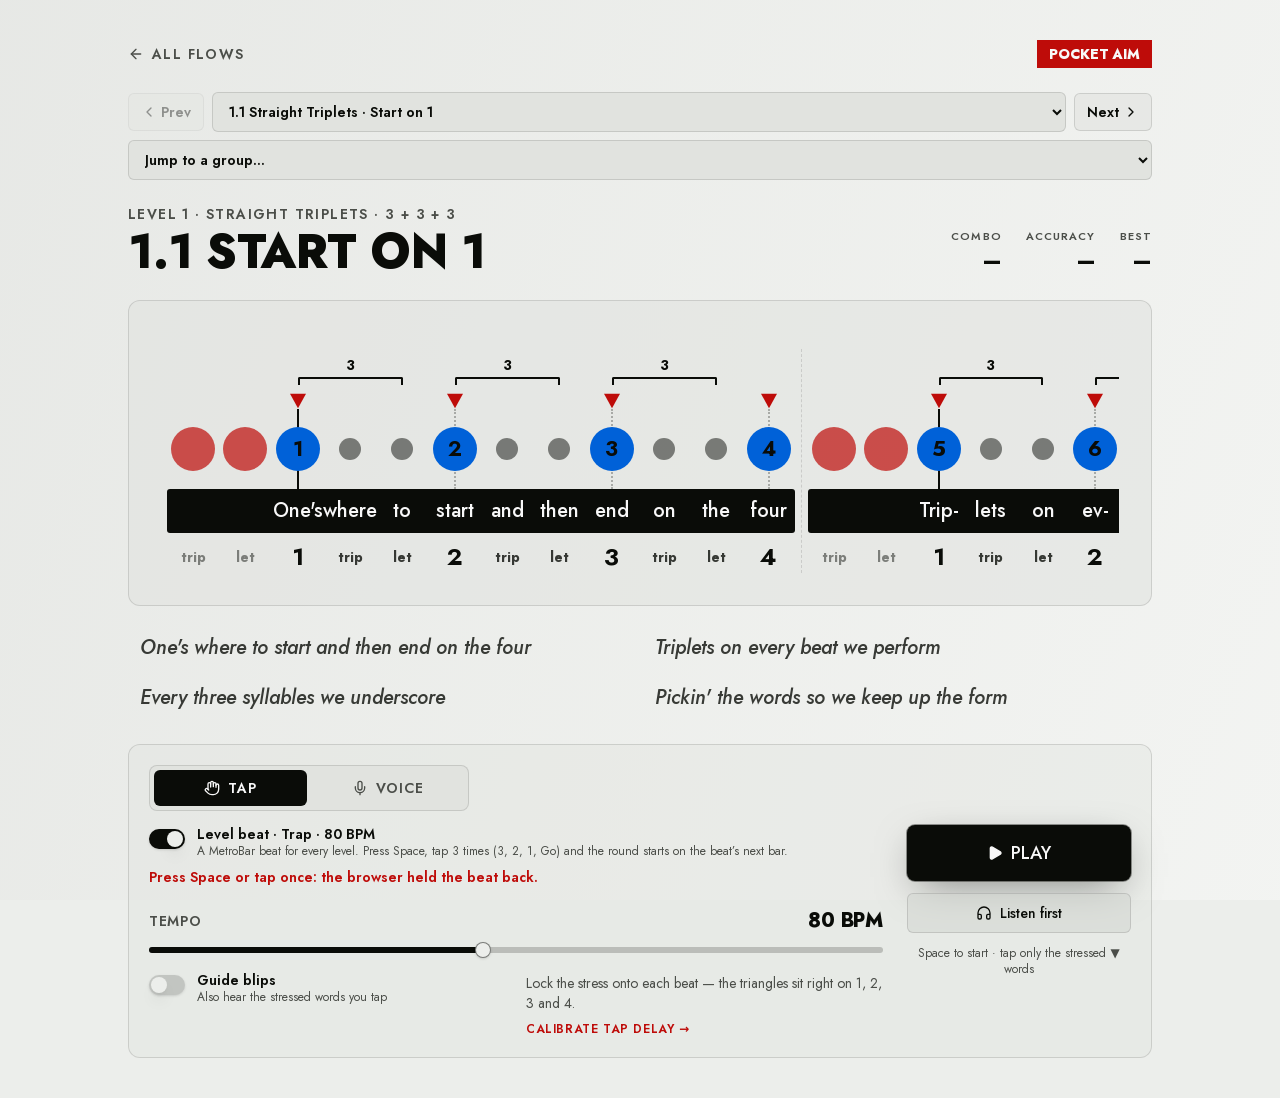
==== commit 79ea78b3: "All levels open, interactive Bar Book rack, rack videos removed (sw v281)" ====
--- a/flow-advanced.html
+++ b/flow-advanced.html
@@ -120,7 +120,7 @@
 `+E[l].replace(" at new "," at ");return e.displayName&&q.includes("<anonymous>")&&(q=q.replace("<anonymous>",e.displayName)),q}while(1<=l&&0<=o);break}}}finally{Fe=!1,Error.prepareStackTrace=n}return(n=e?e.displayName||e.name:"")?_e(n):""}function al(e,t){switch(e.tag){case 26:case 27:case 5:return _e(e.type);case 16:return _e("Lazy");case 13:return e.child!==t&&t!==null?_e("Suspense Fallback"):_e("Suspense");case 19:return _e("SuspenseList");case 0:case 15:return De(e.type,!1);case 11:return De(e.type.render,!1);case 1:return De(e.type,!0);case 31:return _e("Activity");case 30:return _e("ViewTransition");default:return""}}function pn(e){try{var t="",n=null;do t+=al(e,n),n=e,e=e.return;while(e);return t}catch(l){return`
 Error generating stack: `+l.message+`
 `+l.stack}}var Wn=Object.prototype.hasOwnProperty,gt=a.unstable_scheduleCallback,ll=a.unstable_cancelCallback,Hv=a.unstable_shouldYield,qv=a.unstable_requestPaint,Wt=a.unstable_now,Vv=a.unstable_getCurrentPriorityLevel,_h=a.unstable_ImmediatePriority,Nh=a.unstable_UserBlockingPriority,ms=a.unstable_NormalPriority,Gv=a.unstable_LowPriority,Ch=a.unstable_IdlePriority,Yv=a.log,Iv=a.unstable_setDisableYieldValue,Ji=null,en=null;function wa(e){if(typeof Yv=="function"&&Iv(e),en&&typeof en.setStrictMode=="function")try{en.setStrictMode(Ji,e)}catch{}}var tn=Math.clz32?Math.clz32:Fv,Kv=Math.log,Qv=Math.LN2;function Fv(e){return e>>>=0,e===0?32:31-(Kv(e)/Qv|0)|0}var ps=256,xs=262144,gs=4194304;function il(e){var t=e&42;if(t!==0)return t;switch(e&-e){case 1:return 1;case 2:return 2;case 4:return 4;case 8:return 8;case 16:return 16;case 32:return 32;case 64:return 64;case 128:return 128;case 256:case 512:case 1024:case 2048:case 4096:case 8192:case 16384:case 32768:case 65536:case 131072:return e&-e;case 262144:case 524288:case 1048576:case 2097152:return e&3932160;case 4194304:case 8388608:case 16777216:case 33554432:return e&62914560;case 67108864:return 67108864;case 134217728:return 134217728;case 268435456:return 268435456;case 536870912:return 536870912;case 1073741824:return 0;default:return e}}function bs(e,t,n){var l=e.pendingLanes;if(l===0)return 0;var o=0,c=e.suspendedLanes,m=e.pingedLanes;e=e.warmLanes;var w=l&134217727;return w!==0?(l=w&~c,l!==0?o=il(l):(m&=w,m!==0?o=il(m):n||(n=w&~e,n!==0&&(o=il(n))))):(w=l&~c,w!==0?o=il(w):m!==0?o=il(m):n||(n=l&~e,n!==0&&(o=il(n)))),o===0?0:t!==0&&t!==o&&(t&c)===0&&(c=o&-o,n=t&-t,c>=n||c===32&&(n&4194048)!==0)?t:o}function Pi(e,t){return(e.pendingLanes&~(e.suspendedLanes&~e.pingedLanes)&t)===0}function Rh(e,t){(t&8)!==0&&(t|=t&32);var n=e.entangledLanes;if(n!==0)for(e=e.entanglements,n&=t;0<n;){var l=31-tn(n),o=1<<l;t|=e[l],n&=~o}return t}function Zv(e,t){switch(e){case 1:case 2:case 4:case 8:case 64:return t+250;case 16:case 32:case 128:case 256:case 512:case 1024:case 2048:case 4096:case 8192:case 16384:case 32768:case 65536:case 131072:case 262144:case 524288:case 1048576:case 2097152:return t+5e3;case 4194304:case 8388608:case 16777216:case 33554432:return-1;case 67108864:case 134217728:case 268435456:case 536870912:case 1073741824:return-1;default:return-1}}function jh(){var e=gs;return gs<<=1,(gs&62914560)===0&&(gs=4194304),e}function Cc(e){for(var t=[],n=0;31>n;n++)t.push(e);return t}function $i(e,t){e.pendingLanes|=t,t!==268435456&&(e.suspendedLanes=0,e.pingedLanes=0,e.warmLanes=0)}function Jv(e,t,n,l,o,c){var m=e.pendingLanes;e.pendingLanes=n,e.suspendedLanes=0,e.pingedLanes=0,e.warmLanes=0,e.expiredLanes&=n,e.entangledLanes&=n,e.errorRecoveryDisabledLanes&=n,e.shellSuspendCounter=0;var w=e.entanglements,E=e.expirationTimes,D=e.hiddenUpdates;for(n=m&~n;0<n;){var q=31-tn(n),Z=1<<q;w[q]=0,E[q]=-1;var O=D[q];if(O!==null)for(D[q]=null,q=0;q<O.length;q++){var H=O[q];H!==null&&(H.lane&=-536870913)}n&=~Z}l!==0&&Mh(e,l,0),c!==0&&o===0&&e.tag!==0&&(e.suspendedLanes|=c&~(m&~t))}function Mh(e,t,n){e.pendingLanes|=t,e.suspendedLanes&=~t;var l=31-tn(t);e.entangledLanes|=t,e.entanglements[l]=e.entanglements[l]|1073741824|n&261930}function Ah(e,t){var n=e.entangledLanes|=t;for(e=e.entanglements;n;){var l=31-tn(n),o=1<<l;o&t|e[l]&t&&(e[l]|=t),n&=~o}}function Oh(e,t){var n=t&-t;return n=(n&42)!==0?1:Rc(n),(n&(e.suspendedLanes|t))!==0?0:n}function Rc(e){switch(e){case 2:e=1;break;case 8:e=4;break;case 32:e=16;break;case 256:case 512:case 1024:case 2048:case 4096:case 8192:case 16384:case 32768:case 65536:case 131072:case 262144:case 524288:case 1048576:case 2097152:case 4194304:case 8388608:case 16777216:case 33554432:e=128;break;case 268435456:e=134217728;break;default:e=0}return e}function jc(e){return e&=-e,2<e?8<e?(e&134217727)!==0?32:268435456:8:2}function zh(){var e=ge.p;return e!==0?e:(e=window.event,e===void 0?32:Vg(e.type))}function Dh(e,t){var n=ge.p;try{return ge.p=e,t()}finally{ge.p=n}}var ea=Math.random().toString(36).slice(2),kt="__reactFiber$"+ea,It="__reactProps$"+ea,ql="__reactContainer$"+ea,Lh="__reactEvents$"+ea,Pv="__reactListeners$"+ea,$v="__reactHandles$"+ea,Bh="__reactResources$"+ea,Wi="__reactMarker$"+ea,ys="__reactLoad$"+ea;function vs(e){delete e[kt],delete e[It],delete e[Pv],delete e[$v]}function rl(e){var t;if(t=e[kt])return t;for(var n=e.parentNode;n;){if(t=n[ql]||n[kt]){if(n=t.alternate,t.child!==null||n!==null&&n.child!==null)for(e=wg(e);e!==null;){if(n=e[kt])return n;e=wg(e)}return t}e=n,n=e.parentNode}return null}function Vl(e){if(e=e[kt]||e[ql]){var t=e.tag;if(t===5||t===6||t===13||t===31||t===26||t===27||t===3)return e}return null}function er(e){var t=e.tag;if(t===5||t===26||t===27||t===6)return e.stateNode;throw Error(s(33))}function Gl(e){var t=e[Bh];return t||(t=e[Bh]={hoistableStyles:new Map,hoistableScripts:new Map}),t}function bt(e){e[Wi]=!0}function Uh(e){e[ys]=void 0}var Hh=new Set,qh={};function sl(e,t){Yl(e,t),Yl(e+"Capture",t)}function Yl(e,t){for(qh[e]=t,e=0;e<t.length;e++)Hh.add(t[e])}var Wv=RegExp("^[:A-Z_a-z\\u00C0-\\u00D6\\u00D8-\\u00F6\\u00F8-\\u02FF\\u0370-\\u037D\\u037F-\\u1FFF\\u200C-\\u200D\\u2070-\\u218F\\u2C00-\\u2FEF\\u3001-\\uD7FF\\uF900-\\uFDCF\\uFDF0-\\uFFFD][:A-Z_a-z\\u00C0-\\u00D6\\u00D8-\\u00F6\\u00F8-\\u02FF\\u0370-\\u037D\\u037F-\\u1FFF\\u200C-\\u200D\\u2070-\\u218F\\u2C00-\\u2FEF\\u3001-\\uD7FF\\uF900-\\uFDCF\\uFDF0-\\uFFFD\\-.0-9\\u00B7\\u0300-\\u036F\\u203F-\\u2040]*$"),Vh={},Gh={};function eX(e){return Wn.call(Gh,e)?!0:Wn.call(Vh,e)?!1:Wv.test(e)?Gh[e]=!0:(Vh[e]=!0,!1)}var He=!1;function Yh(){var e=He;return He=!1,e}function Xs(e,t,n){if(eX(t))if(n===null)e.removeAttribute(t);else{switch(typeof n){case"undefined":case"function":case"symbol":e.removeAttribute(t);return;case"boolean":var l=t.toLowerCase().slice(0,5);if(l!=="data-"&&l!=="aria-"){e.removeAttribute(t);return}}e.setAttribute(t,n)}}function ws(e,t,n){if(n===null)e.removeAttribute(t);else{switch(typeof n){case"undefined":case"function":case"symbol":case"boolean":e.removeAttribute(t);return}e.setAttribute(t,n)}}function ta(e,t,n,l){if(l===null)e.removeAttribute(n);else{switch(typeof l){case"undefined":case"function":case"symbol":case"boolean":e.removeAttribute(n);return}e.setAttributeNS(t,n,l)}}function nn(e){switch(typeof e){case"bigint":case"boolean":case"number":case"string":case"undefined":return e;case"object":return e;default:return""}}function Ih(e){var t=e.type;return(e=e.nodeName)&&e.toLowerCase()==="input"&&(t==="checkbox"||t==="radio")}function tX(e,t,n){var l=Object.getOwnPropertyDescriptor(e.constructor.prototype,t);if(!e.hasOwnProperty(t)&&typeof l<"u"&&typeof l.get=="function"&&typeof l.set=="function"){var o=l.get,c=l.set;return Object.defineProperty(e,t,{configurable:!0,get:function(){return o.call(this)},set:function(m){n=""+m,c.call(this,m)}}),Object.defineProperty(e,t,{enumerable:l.enumerable}),{getValue:function(){return n},setValue:function(m){n=""+m},stopTracking:function(){e._valueTracker=null,delete e[t]}}}}function Mc(e){if(!e._valueTracker){var t=Ih(e)?"checked":"value";e._valueTracker=tX(e,t,""+e[t])}}function Kh(e){if(!e)return!1;var t=e._valueTracker;if(!t)return!0;var n=t.getValue(),l="";return e&&(l=Ih(e)?e.checked?"true":"false":e.value),e=l,e!==n?(t.setValue(e),!0):!1}var nX=/[\n"\\]/g;function xn(e){return e.replace(nX,function(t){return"\\"+t.charCodeAt(0).toString(16)+" "})}function Ac(e,t,n,l,o,c,m,w){e.name="",m!=null&&typeof m!="function"&&typeof m!="symbol"&&typeof m!="boolean"?e.type=m:e.removeAttribute("type"),t!=null?m==="number"?(t===0&&e.value===""||e.value!=t)&&(e.value=""+nn(t)):e.value!==""+nn(t)&&(e.value=""+nn(t)):m!=="submit"&&m!=="reset"||e.removeAttribute("value"),t!=null?m==="number"&&e.value==t?Oc(e,nn(e.value)):Oc(e,nn(t)):n!=null?Oc(e,nn(n)):l!=null&&e.removeAttribute("value"),o==null&&c!=null&&(e.defaultChecked=!!c),o!=null&&(e.checked=o&&typeof o!="function"&&typeof o!="symbol"),w!=null&&typeof w!="function"&&typeof w!="symbol"&&typeof w!="boolean"?e.name=""+nn(w):e.removeAttribute("name")}function Qh(e,t,n,l,o,c,m,w){if(c!=null&&typeof c!="function"&&typeof c!="symbol"&&typeof c!="boolean"&&(e.type=c),t!=null||n!=null){if(!(c!=="submit"&&c!=="reset"||t!=null)){Mc(e);return}n=n!=null?""+nn(n):"",t=t!=null?""+nn(t):n,w||t===e.value||(e.value=t),e.defaultValue=t}l=l??o,l=typeof l!="function"&&typeof l!="symbol"&&!!l,e.checked=w?e.checked:!!l,e.defaultChecked=!!l,m!=null&&typeof m!="function"&&typeof m!="symbol"&&typeof m!="boolean"&&(e.name=m),Mc(e)}function Oc(e,t){e.defaultValue!==""+t&&(e.defaultValue=""+t)}function Il(e,t,n,l){if(e=e.options,t){t={};for(var o=0;o<n.length;o++)t["$"+n[o]]=!0;for(n=0;n<e.length;n++)o=t.hasOwnProperty("$"+e[n].value),e[n].selected!==o&&(e[n].selected=o),o&&l&&(e[n].defaultSelected=!0)}else{for(n=""+nn(n),t=null,o=0;o<e.length;o++){if(e[o].value===n){e[o].selected=!0,l&&(e[o].defaultSelected=!0);return}t!==null||e[o].disabled||(t=e[o])}t!==null&&(t.selected=!0)}}function Fh(e,t,n){if(t!=null&&(t=""+nn(t),t!==e.value&&(e.value=t),n==null)){e.defaultValue!==t&&(e.defaultValue=t);return}e.defaultValue=n!=null?""+nn(n):""}function Zh(e,t,n,l){if(t==null){if(l!=null){if(n!=null)throw Error(s(92));if(Xe(l)){if(1<l.length)throw Error(s(93));l=l[0]}n=l}n==null&&(n=""),t=n}n=nn(t),e.defaultValue=n,l=e.textContent,l===n&&l!==""&&l!==null&&(e.value=l),Mc(e)}function Kl(e,t){if(t){var n=e.firstChild;if(n&&n===e.lastChild&&n.nodeType===3){n.nodeValue=t;return}}e.textContent=t}var aX=new Set("animationIterationCount aspectRatio borderImageOutset borderImageSlice borderImageWidth boxFlex boxFlexGroup boxOrdinalGroup columnCount columns flex flexGrow flexPositive flexShrink flexNegative flexOrder gridArea gridRow gridRowEnd gridRowSpan gridRowStart gridColumn gridColumnEnd gridColumnSpan gridColumnStart fontWeight lineClamp lineHeight opacity order orphans scale tabSize widows zIndex zoom fillOpacity floodOpacity stopOpacity strokeDasharray strokeDashoffset strokeMiterlimit strokeOpacity strokeWidth MozAnimationIterationCount MozBoxFlex MozBoxFlexGroup MozLineClamp msAnimationIterationCount msFlex msZoom msFlexGrow msFlexNegative msFlexOrder msFlexPositive msFlexShrink msGridColumn msGridColumnSpan msGridRow msGridRowSpan WebkitAnimationIterationCount WebkitBoxFlex WebKitBoxFlexGroup WebkitBoxOrdinalGroup WebkitColumnCount WebkitColumns WebkitFlex WebkitFlexGrow WebkitFlexPositive WebkitFlexShrink WebkitLineClamp".split(" "));function Jh(e,t,n){var l=t.indexOf("--")===0;n==null||typeof n=="boolean"||n===""?l?e.setProperty(t,""):t==="float"?e.cssFloat="":e[t]="":l?e.setProperty(t,n):typeof n!="number"||n===0||aX.has(t)?t==="float"?e.cssFloat=n:e[t]=(""+n).trim():e[t]=n+"px"}function Ph(e,t,n){if(t!=null&&typeof t!="object")throw Error(s(62));if(e=e.style,n!=null){for(var l in n)!n.hasOwnProperty(l)||t!=null&&t.hasOwnProperty(l)||(l.indexOf("--")===0?e.setProperty(l,""):l==="float"?e.cssFloat="":e[l]="",He=!0);for(var o in t)l=t[o],t.hasOwnProperty(o)&&n[o]!==l&&(Jh(e,o,l),He=!0)}else for(var c in t)t.hasOwnProperty(c)&&Jh(e,c,t[c])}function zc(e){if(e.indexOf("-")===-1)return!1;switch(e){case"annotation-xml":case"color-profile":case"font-face":case"font-face-src":case"font-face-uri":case"font-face-format":case"font-face-name":case"missing-glyph":return!1;default:return!0}}var lX=new Map([["acceptCharset","accept-charset"],["htmlFor","for"],["httpEquiv","http-equiv"],["crossOrigin","crossorigin"],["accentHeight","accent-height"],["alignmentBaseline","alignment-baseline"],["arabicForm","arabic-form"],["baselineShift","baseline-shift"],["capHeight","cap-height"],["clipPath","clip-path"],["clipRule","clip-rule"],["colorInterpolation","color-interpolation"],["colorInterpolationFilters","color-interpolation-filters"],["colorProfile","color-profile"],["colorRendering","color-rendering"],["dominantBaseline","dominant-baseline"],["enableBackground","enable-background"],["fillOpacity","fill-opacity"],["fillRule","fill-rule"],["floodColor","flood-color"],["floodOpacity","flood-opacity"],["fontFamily","font-family"],["fontSize","font-size"],["fontSizeAdjust","font-size-adjust"],["fontStretch","font-stretch"],["fontStyle","font-style"],["fontVariant","font-variant"],["fontWeight","font-weight"],["glyphName","glyph-name"],["glyphOrientationHorizontal","glyph-orientation-horizontal"],["glyphOrientationVertical","glyph-orientation-vertical"],["horizAdvX","horiz-adv-x"],["horizOriginX","horiz-origin-x"],["imageRendering","image-rendering"],["letterSpacing","letter-spacing"],["lightingColor","lighting-color"],["markerEnd","marker-end"],["markerMid","marker-mid"],["markerStart","marker-start"],["maskType","mask-type"],["overlinePosition","overline-position"],["overlineThickness","overline-thickness"],["paintOrder","paint-order"],["panose-1","panose-1"],["pointerEvents","pointer-events"],["renderingIntent","rendering-intent"],["shapeRendering","shape-rendering"],["stopColor","stop-color"],["stopOpacity","stop-opacity"],["strikethroughPosition","strikethrough-position"],["strikethroughThickness","strikethrough-thickness"],["strokeDasharray","stroke-dasharray"],["strokeDashoffset","stroke-dashoffset"],["strokeLinecap","stroke-linecap"],["strokeLinejoin","stroke-linejoin"],["strokeMiterlimit","stroke-miterlimit"],["strokeOpacity","stroke-opacity"],["strokeWidth","stroke-width"],["textAnchor","text-anchor"],["textDecoration","text-decoration"],["textRendering","text-rendering"],["transformOrigin","transform-origin"],["underlinePosition","underline-position"],["underlineThickness","underline-thickness"],["unicodeBidi","unicode-bidi"],["unicodeRange","unicode-range"],["unitsPerEm","units-per-em"],["vAlphabetic","v-alphabetic"],["vHanging","v-hanging"],["vIdeographic","v-ideographic"],["vMathematical","v-mathematical"],["vectorEffect","vector-effect"],["vertAdvY","vert-adv-y"],["vertOriginX","vert-origin-x"],["vertOriginY","vert-origin-y"],["wordSpacing","word-spacing"],["writingMode","writing-mode"],["xmlnsXlink","xmlns:xlink"],["xHeight","x-height"]]),iX=/^[\u0000-\u001F ]*j[\r\n\t]*a[\r\n\t]*v[\r\n\t]*a[\r\n\t]*s[\r\n\t]*c[\r\n\t]*r[\r\n\t]*i[\r\n\t]*p[\r\n\t]*t[\r\n\t]*:/i;function Ss(e){return iX.test(""+e)?"javascript:throw new Error('React has blocked a javascript: URL as a security precaution.')":e}function Dn(){}var Dc=null;function Lc(e){return e=e.target||e.srcElement||window,e.correspondingUseElement&&(e=e.correspondingUseElement),e.nodeType===3?e.parentNode:e}var Ql=null,Fl=null;function $h(e){var t=Vl(e);if(t&&(e=t.stateNode)){var n=e[It]||null;e:switch(e=t.stateNode,t.type){case"input":if(Ac(e,n.value,n.defaultValue,n.defaultValue,n.checked,n.defaultChecked,n.type,n.name),t=n.name,n.type==="radio"&&t!=null){for(n=e;n.parentNode;)n=n.parentNode;for(n=n.querySelectorAll('input[name="'+xn(""+t)+'"][type="radio"]'),t=0;t<n.length;t++){var l=n[t];if(l!==e&&l.form===e.form){var o=l[It]||null;if(!o)throw Error(s(90));Ac(l,o.value,o.defaultValue,o.defaultValue,o.checked,o.defaultChecked,o.type,o.name)}}for(t=0;t<n.length;t++)l=n[t],l.form===e.form&&Kh(l)}break e;case"textarea":Fh(e,n.value,n.defaultValue);break e;case"select":t=n.value,t!=null&&Il(e,!!n.multiple,t,!1)}}}var Bc=!1;function Wh(e,t,n){if(Bc)return e(t,n);Bc=!0;try{var l=e(t);return l}finally{if(Bc=!1,(Ql!==null||Fl!==null)&&(To(),Ql&&(t=Ql,e=Fl,Fl=Ql=null,$h(t),e)))for(t=0;t<e.length;t++)$h(e[t])}}function tr(e,t){var n=e.stateNode;if(n===null)return null;var l=n[It]||null;if(l===null)return null;n=l[t];e:switch(t){case"onClick":case"onClickCapture":case"onDoubleClick":case"onDoubleClickCapture":case"onMouseDown":case"onMouseDownCapture":case"onMouseMove":case"onMouseMoveCapture":case"onMouseUp":case"onMouseUpCapture":case"onMouseEnter":(l=!l.disabled)||(e=e.type,l=!(e==="button"||e==="input"||e==="select"||e==="textarea")),e=!l;break e;default:e=!1}if(e)return null;if(n&&typeof n!="function")throw Error(s(231,t,typeof n));return n}var na=!(typeof window>"u"||typeof window.document>"u"||typeof window.document.createElement>"u"),Uc=!1;if(na)try{var nr={};Object.defineProperty(nr,"passive",{get:function(){Uc=!0}}),window.addEventListener("test",nr,nr),window.removeEventListener("test",nr,nr)}catch{Uc=!1}var Sa=null,Hc=null,Ts=null;function em(){if(Ts)return Ts;var e,t=Hc,n=t.length,l,o="value"in Sa?Sa.value:Sa.textContent,c=o.length;for(e=0;e<n&&t[e]===o[e];e++);var m=n-e;for(l=1;l<=m&&t[n-l]===o[c-l];l++);return Ts=o.slice(e,1<l?1-l:void 0)}function ks(e){var t=e.keyCode;return"charCode"in e?(e=e.charCode,e===0&&t===13&&(e=13)):e=t,e===10&&(e=13),32<=e||e===13?e:0}function Es(){return!0}function tm(){return!1}function zt(e){function t(n,l,o,c,m){this._reactName=n,this._targetInst=o,this.type=l,this.nativeEvent=c,this.target=m,this.currentTarget=null;for(var w in e)e.hasOwnProperty(w)&&(n=e[w],this[w]=n?n(c):c[w]);return this.isDefaultPrevented=(c.defaultPrevented!=null?c.defaultPrevented:c.returnValue===!1)?Es:tm,this.isPropagationStopped=tm,this}return T(t.prototype,{preventDefault:function(){this.defaultPrevented=!0;var n=this.nativeEvent;n&&(n.preventDefault?n.preventDefault():typeof n.returnValue!="unknown"&&(n.returnValue=!1),this.isDefaultPrevented=Es)},stopPropagation:function(){var n=this.nativeEvent;n&&(n.stopPropagation?n.stopPropagation():typeof n.cancelBubble!="unknown"&&(n.cancelBubble=!0),this.isPropagationStopped=Es)},persist:function(){},isPersistent:Es}),t}var Ta={eventPhase:0,bubbles:0,cancelable:0,timeStamp:function(e){return e.timeStamp||Date.now()},defaultPrevented:0,isTrusted:0},_s=zt(Ta),ar=T({},Ta,{view:0,detail:0}),rX=zt(ar),qc,Vc,lr,Ns=T({},ar,{screenX:0,screenY:0,clientX:0,clientY:0,pageX:0,pageY:0,ctrlKey:0,shiftKey:0,altKey:0,metaKey:0,getModifierState:Yc,button:0,buttons:0,relatedTarget:function(e){return e.relatedTarget===void 0?e.fromElement===e.srcElement?e.toElement:e.fromElement:e.relatedTarget},movementX:function(e){return"movementX"in e?e.movementX:(e!==lr&&(lr&&e.type==="mousemove"?(qc=e.screenX-lr.screenX,Vc=e.screenY-lr.screenY):Vc=qc=0,lr=e),qc)},movementY:function(e){return"movementY"in e?e.movementY:Vc}}),nm=zt(Ns),sX=T({},Ns,{dataTransfer:0}),oX=zt(sX),cX=T({},ar,{relatedTarget:0}),Gc=zt(cX),uX=T({},Ta,{animationName:0,elapsedTime:0,pseudoElement:0}),fX=zt(uX),dX=T({},Ta,{clipboardData:function(e){return"clipboardData"in e?e.clipboardData:window.clipboardData}}),hX=zt(dX),mX=T({},Ta,{data:0}),am=zt(mX),pX={Esc:"Escape",Spacebar:" ",Left:"ArrowLeft",Up:"ArrowUp",Right:"ArrowRight",Down:"ArrowDown",Del:"Delete",Win:"OS",Menu:"ContextMenu",Apps:"ContextMenu",Scroll:"ScrollLock",MozPrintableKey:"Unidentified"},xX={8:"Backspace",9:"Tab",12:"Clear",13:"Enter",16:"Shift",17:"Control",18:"Alt",19:"Pause",20:"CapsLock",27:"Escape",32:" ",33:"PageUp",34:"PageDown",35:"End",36:"Home",37:"ArrowLeft",38:"ArrowUp",39:"ArrowRight",40:"ArrowDown",45:"Insert",46:"Delete",112:"F1",113:"F2",114:"F3",115:"F4",116:"F5",117:"F6",118:"F7",119:"F8",120:"F9",121:"F10",122:"F11",123:"F12",144:"NumLock",145:"ScrollLock",224:"Meta"},gX={Alt:"altKey",Control:"ctrlKey",Meta:"metaKey",Shift:"shiftKey"};function bX(e){var t=this.nativeEvent;return t.getModifierState?t.getModifierState(e):(e=gX[e])?!!t[e]:!1}function Yc(){return bX}var yX=T({},ar,{key:function(e){if(e.key){var t=pX[e.key]||e.key;if(t!=="Unidentified")return t}return e.type==="keypress"?(e=ks(e),e===13?"Enter":String.fromCharCode(e)):e.type==="keydown"||e.type==="keyup"?xX[e.keyCode]||"Unidentified":""},code:0,location:0,ctrlKey:0,shiftKey:0,altKey:0,metaKey:0,repeat:0,locale:0,getModifierState:Yc,charCode:function(e){return e.type==="keypress"?ks(e):0},keyCode:function(e){return e.type==="keydown"||e.type==="keyup"?e.keyCode:0},which:function(e){return e.type==="keypress"?ks(e):e.type==="keydown"||e.type==="keyup"?e.keyCode:0}}),vX=zt(yX),XX=T({},Ns,{pointerId:0,width:0,height:0,pressure:0,tangentialPressure:0,tiltX:0,tiltY:0,twist:0,pointerType:0,isPrimary:0}),lm=zt(XX),wX=T({},Ta,{submitter:0}),SX=zt(wX),TX=T({},ar,{touches:0,targetTouches:0,changedTouches:0,altKey:0,metaKey:0,ctrlKey:0,shiftKey:0,getModifierState:Yc}),kX=zt(TX),EX=T({},Ta,{propertyName:0,elapsedTime:0,pseudoElement:0}),_X=zt(EX),NX=T({},Ns,{deltaX:function(e){return"deltaX"in e?e.deltaX:"wheelDeltaX"in e?-e.wheelDeltaX:0},deltaY:function(e){return"deltaY"in e?e.deltaY:"wheelDeltaY"in e?-e.wheelDeltaY:"wheelDelta"in e?-e.wheelDelta:0},deltaZ:0,deltaMode:0}),CX=zt(NX),RX=T({},Ta,{newState:0,oldState:0,source:0}),jX=zt(RX),MX=[9,13,27,32],Ic=na&&"CompositionEvent"in window,ir=null;na&&"documentMode"in document&&(ir=document.documentMode);var AX=na&&"TextEvent"in window&&!ir,im=na&&(!Ic||ir&&8<ir&&11>=ir),rm=" ",sm=!1;function om(e,t){switch(e){case"keyup":return MX.indexOf(t.keyCode)!==-1;case"keydown":return t.keyCode!==229;case"keypress":case"mousedown":case"focusout":return!0;default:return!1}}function cm(e){return e=e.detail,typeof e=="object"&&"data"in e?e.data:null}var Zl=!1;function OX(e,t){switch(e){case"compositionend":return cm(t);case"keypress":return t.which!==32?null:(sm=!0,rm);case"textInput":return e=t.data,e===rm&&sm?null:e;default:return null}}function zX(e,t){if(Zl)return e==="compositionend"||!Ic&&om(e,t)?(e=em(),Ts=Hc=Sa=null,Zl=!1,e):null;switch(e){case"paste":return null;case"keypress":if(!(t.ctrlKey||t.altKey||t.metaKey)||t.ctrlKey&&t.altKey){if(t.char&&1<t.char.length)return t.char;if(t.which)return String.fromCharCode(t.which)}return null;case"compositionend":return im&&t.locale!=="ko"?null:t.data;default:return null}}var DX={color:!0,date:!0,datetime:!0,"datetime-local":!0,email:!0,month:!0,number:!0,password:!0,range:!0,search:!0,tel:!0,text:!0,time:!0,url:!0,week:!0};function um(e){var t=e&&e.nodeName&&e.nodeName.toLowerCase();return t==="input"?!!DX[e.type]:t==="textarea"}function fm(e,t,n,l){Ql?Fl?Fl.push(l):Fl=[l]:Ql=l,t=Ro(t,"onChange"),0<t.length&&(n=new _s("onChange","change",null,n,l),e.push({event:n,listeners:t}))}var rr=null,sr=null;function LX(e){$x(e,0)}function Cs(e){var t=er(e);if(Kh(t))return e}function dm(e,t){if(e==="change")return t}var hm=!1;if(na){var Kc;if(na){var Qc="oninput"in document;if(!Qc){var mm=document.createElement("div");mm.setAttribute("oninput","return;"),Qc=typeof mm.oninput=="function"}Kc=Qc}else Kc=!1;hm=Kc&&(!document.documentMode||9<document.documentMode)}function pm(){rr&&(rr.detachEvent("onpropertychange",xm),sr=rr=null)}function xm(e){if(e.propertyName==="value"&&Cs(sr)){var t=[];fm(t,sr,e,Lc(e)),Wh(LX,t)}}function BX(e,t,n){e==="focusin"?(pm(),rr=t,sr=n,rr.attachEvent("onpropertychange",xm)):e==="focusout"&&pm()}function UX(e){if(e==="selectionchange"||e==="keyup"||e==="keydown")return Cs(sr)}function HX(e,t){if(e==="click")return Cs(t)}function qX(e,t){if(e==="input"||e==="change")return Cs(t)}function VX(e,t){return e===t&&(e!==0||1/e===1/t)||e!==e&&t!==t}var an=typeof Object.is=="function"?Object.is:VX;function or(e,t){if(an(e,t))return!0;if(typeof e!="object"||e===null||typeof t!="object"||t===null)return!1;var n=Object.keys(e),l=Object.keys(t);if(n.length!==l.length)return!1;for(l=0;l<n.length;l++){var o=n[l];if(!Wn.call(t,o)||!an(e[o],t[o]))return!1}return!0}function Fc(e){if(e=e||(typeof document<"u"?document:void 0),typeof e>"u")return null;try{return e.activeElement||e.body}catch{return e.body}}function gm(e){for(;e&&e.firstChild;)e=e.firstChild;return e}function bm(e,t){var n=gm(e);e=0;for(var l;n;){if(n.nodeType===3){if(l=e+n.textContent.length,e<=t&&l>=t)return{node:n,offset:t-e};e=l}e:{for(;n;){if(n.nextSibling){n=n.nextSibling;break e}n=n.parentNode}n=void 0}n=gm(n)}}function ym(e,t){return e&&t?e===t?!0:e&&e.nodeType===3?!1:t&&t.nodeType===3?ym(e,t.parentNode):"contains"in e?e.contains(t):e.compareDocumentPosition?!!(e.compareDocumentPosition(t)&16):!1:!1}function vm(e){e=e!=null&&e.ownerDocument!=null&&e.ownerDocument.defaultView!=null?e.ownerDocument.defaultView:window;for(var t=Fc(e.document);t instanceof e.HTMLIFrameElement;){try{var n=typeof t.contentWindow.location.href=="string"}catch{n=!1}if(n)e=t.contentWindow;else break;t=Fc(e.document)}return t}function Zc(e){var t=e&&e.nodeName&&e.nodeName.toLowerCase();return t&&(t==="input"&&(e.type==="text"||e.type==="search"||e.type==="tel"||e.type==="url"||e.type==="password")||t==="textarea"||e.contentEditable==="true")}var GX=na&&"documentMode"in document&&11>=document.documentMode,Jl=null,Jc=null,cr=null,Pc=!1;function Xm(e,t,n){var l=n.window===n?n.document:n.nodeType===9?n:n.ownerDocument;Pc||Jl==null||Jl!==Fc(l)||(l=Jl,"selectionStart"in l&&Zc(l)?l={start:l.selectionStart,end:l.selectionEnd}:(l=(l.ownerDocument&&l.ownerDocument.defaultView||window).getSelection(),l={anchorNode:l.anchorNode,anchorOffset:l.anchorOffset,focusNode:l.focusNode,focusOffset:l.focusOffset}),cr&&or(cr,l)||(cr=l,l=Ro(Jc,"onSelect"),0<l.length&&(t=new _s("onSelect","select",null,t,n),e.push({event:t,listeners:l}),t.target=Jl)))}function ol(e,t){var n={};return n[e.toLowerCase()]=t.toLowerCase(),n["Webkit"+e]="webkit"+t,n["Moz"+e]="moz"+t,n}var Pl={animationend:ol("Animation","AnimationEnd"),animationiteration:ol("Animation","AnimationIteration"),animationstart:ol("Animation","AnimationStart"),transitionrun:ol("Transition","TransitionRun"),transitionstart:ol("Transition","TransitionStart"),transitioncancel:ol("Transition","TransitionCancel"),transitionend:ol("Transition","TransitionEnd")},$c={},wm={};na&&(wm=document.createElement("div").style,"AnimationEvent"in window||(delete Pl.animationend.animation,delete Pl.animationiteration.animation,delete Pl.animationstart.animation),"TransitionEvent"in window||delete Pl.transitionend.transition);function cl(e){if($c[e])return $c[e];if(!Pl[e])return e;var t=Pl[e],n;for(n in t)if(t.hasOwnProperty(n)&&n in wm)return $c[e]=t[n];return e}var Sm=cl("animationend"),Tm=cl("animationiteration"),km=cl("animationstart"),YX=cl("transitionrun"),IX=cl("transitionstart"),KX=cl("transitioncancel"),Em=cl("transitionend"),_m=new Map,Wc="abort auxClick beforeToggle cancel canPlay canPlayThrough click close contextMenu copy cut drag dragEnd dragEnter dragExit dragLeave dragOver dragStart drop durationChange emptied encrypted ended error fullscreenChange fullscreenError gotPointerCapture input invalid keyDown keyPress keyUp load loadedData loadedMetadata loadStart lostPointerCapture mouseDown mouseMove mouseOut mouseOver mouseUp paste pause play playing pointerCancel pointerDown pointerMove pointerOut pointerOver pointerUp progress rateChange reset resize seeked seeking stalled submit suspend timeUpdate touchCancel touchEnd touchStart volumeChange scroll toggle touchMove waiting wheel".split(" ");Wc.push("scrollEnd");function Cn(e,t){_m.set(e,t),sl(t,[e])}var QX=0;function aa(e,t){if(e.name!=null&&e.name!=="auto")return e.name;if(t.autoName!==null)return t.autoName;e=An.identifierPrefix;var n=QX++;return e="_"+e+"t_"+n.toString(32)+"_",t.autoName=e}function Nm(e){if(e==null||typeof e=="string")return e;var t=null,n=gi;if(n!==null)for(var l=0;l<n.length;l++){var o=e[n[l]];if(o!=null){if(o==="none")return"none";t=t==null?o:t+(" "+o)}}return t??e.default}function la(e,t){return e=Nm(e),t=Nm(t),t==null?e==="auto"?null:e:t==="auto"?null:t}var Rs=typeof reportError=="function"?reportError:function(e){if(typeof window=="object"&&typeof window.ErrorEvent=="function"){var t=new window.ErrorEvent("error",{bubbles:!0,cancelable:!0,message:typeof e=="object"&&e!==null&&typeof e.message=="string"?String(e.message):String(e),error:e});if(!window.dispatchEvent(t))return}else if(typeof process=="object"&&typeof process.emit=="function"){process.emit("uncaughtException",e);return}console.error(e)},gn=[],$l=0,eu=0;function js(){for(var e=$l,t=eu=$l=0;t<e;){var n=gn[t];gn[t++]=null;var l=gn[t];gn[t++]=null;var o=gn[t];gn[t++]=null;var c=gn[t];if(gn[t++]=null,l!==null&&o!==null){var m=l.pending;m===null?o.next=o:(o.next=m.next,m.next=o),l.pending=o}c!==0&&Cm(n,o,c)}}function Ms(e,t,n,l){gn[$l++]=e,gn[$l++]=t,gn[$l++]=n,gn[$l++]=l,eu|=l,e.lanes|=l,e=e.alternate,e!==null&&(e.lanes|=l)}function tu(e,t,n,l){return Ms(e,t,n,l),As(e)}function ul(e,t){return Ms(e,null,null,t),As(e)}function Cm(e,t,n){e.lanes|=n;var l=e.alternate;l!==null&&(l.lanes|=n);for(var o=!1,c=e.return;c!==null;)c.childLanes|=n,l=c.alternate,l!==null&&(l.childLanes|=n),c.tag===22&&(e=c.stateNode,e===null||e._visibility&1||(o=!0)),e=c,c=c.return;return e.tag===3?(c=e.stateNode,o&&t!==null&&(o=31-tn(n),e=c.hiddenUpdates,l=e[o],l===null?e[o]=[t]:l.push(t),t.lane=n|536870912),c):null}function As(e){if(50<jr)throw jr=0,So=null,Error(s(185));for(var t=e.return;t!==null;)e=t,t=e.return;return e.tag===3?e.stateNode:null}var Wl={};function FX(e,t,n,l){this.tag=e,this.key=n,this.sibling=this.child=this.return=this.stateNode=this.type=this.elementType=null,this.index=0,this.refCleanup=this.ref=null,this.pendingProps=t,this.dependencies=this.memoizedState=this.updateQueue=this.memoizedProps=null,this.mode=l,this.subtreeFlags=this.flags=0,this.deletions=null,this.childLanes=this.lanes=0,this.alternate=null}function Kt(e,t,n,l){return new FX(e,t,n,l)}function nu(e){return e=e.prototype,!(!e||!e.isReactComponent)}function ia(e,t){var n=e.alternate;return n===null?(n=Kt(e.tag,t,e.key,e.mode),n.elementType=e.elementType,n.type=e.type,n.stateNode=e.stateNode,n.alternate=e,e.alternate=n):(n.pendingProps=t,n.type=e.type,n.flags=0,n.subtreeFlags=0,n.deletions=null),n.flags=e.flags&1206910976,n.childLanes=e.childLanes,n.lanes=e.lanes,n.child=e.child,n.memoizedProps=e.memoizedProps,n.memoizedState=e.memoizedState,n.updateQueue=e.updateQueue,t=e.dependencies,n.dependencies=t===null?null:{lanes:t.lanes,firstContext:t.firstContext},n.sibling=e.sibling,n.index=e.index,n.ref=e.ref,n.refCleanup=e.refCleanup,n}function Rm(e,t){e.flags&=1206910978;var n=e.alternate;return n===null?(e.childLanes=0,e.lanes=t,e.child=null,e.subtreeFlags=0,e.memoizedProps=null,e.memoizedState=null,e.updateQueue=null,e.dependencies=null,e.stateNode=null):(e.childLanes=n.childLanes,e.lanes=n.lanes,e.child=n.child,e.subtreeFlags=0,e.deletions=null,e.memoizedProps=n.memoizedProps,e.memoizedState=n.memoizedState,e.updateQueue=n.updateQueue,e.type=n.type,t=n.dependencies,e.dependencies=t===null?null:{lanes:t.lanes,firstContext:t.firstContext}),e}function Os(e,t,n,l,o,c){var m=0;if(l=e,typeof l=="function")nu(l)&&(m=1);else if(typeof l=="string")m=w1(e,n,$t.current)?26:e==="html"||e==="head"||e==="body"?27:5;else e:switch(l){case ye:return e=Kt(31,n,t,o),e.elementType=ye,e.lanes=c,e;case G:return fl(n.children,o,c,t);case I:m=8,o|=24;break;case te:return e=Kt(12,n,t,o|2),e.elementType=te,e.lanes=c,e;case ie:return e=Kt(13,n,t,o),e.elementType=ie,e.lanes=c,e;case se:return e=Kt(19,n,t,o),e.elementType=se,e.lanes=c,e;case Ue:case M:return e=o|32,e=Kt(30,n,t,e),e.elementType=M,e.lanes=c,e.stateNode={autoName:null,paired:null,clones:null,ref:null},e;default:if(typeof l=="object"&&l!==null)switch(l.$$typeof){case ce:m=10;break e;case fe:m=9;break e;case K:m=11;break e;case pe:m=14;break e;case Y:m=16,l=null;break e}m=29,n=Error(s(130,e===null?"null":typeof e,"")),l=null}return t=Kt(m,n,t,o),t.elementType=e,t.type=l,t.lanes=c,t}function fl(e,t,n,l){return e=Kt(7,e,l,t),e.lanes=n,e}function au(e,t,n){return e=Kt(6,e,null,t),e.lanes=n,e}function jm(e){var t=Kt(18,null,null,0);return t.stateNode=e,t}function lu(e,t,n){return t=Kt(4,e.children!==null?e.children:[],e.key,t),t.lanes=n,t.stateNode={containerInfo:e.containerInfo,pendingChildren:null,implementation:e.implementation},t}var Mm=new WeakMap;function bn(e,t){if(typeof e=="object"&&e!==null){var n=Mm.get(e);return n!==void 0?n:(t={value:e,source:t,stack:pn(t)},Mm.set(e,t),t)}return{value:e,source:t,stack:pn(t)}}var ei=[],ti=0,zs=null,ur=0,yn=[],vn=0,ka=null,Ln=1,Bn="";function ra(e,t){ei[ti++]=ur,ei[ti++]=zs,zs=e,ur=t}function Am(e,t,n){yn[vn++]=Ln,yn[vn++]=Bn,yn[vn++]=ka,ka=e;var l=Ln;e=Bn;var o=32-tn(l)-1;l&=~(1<<o),n+=1;var c=32-tn(t)+o;if(30<c){var m=o-o%5;c=(l&(1<<m)-1).toString(32),l>>=m,o-=m,Ln=1<<32-tn(t)+o|n<<o|l,Bn=c+e}else Ln=1<<c|n<<o|l,Bn=e}function Ds(e){e.return!==null&&(ra(e,1),Am(e,1,0))}function iu(e){for(;e===zs;)zs=ei[--ti],ei[ti]=null,ur=ei[--ti],ei[ti]=null;for(;e===ka;)ka=yn[--vn],yn[vn]=null,Bn=yn[--vn],yn[vn]=null,Ln=yn[--vn],yn[vn]=null}function Om(e,t){yn[vn++]=Ln,yn[vn++]=Bn,yn[vn++]=ka,Ln=t.id,Bn=t.overflow,ka=e}var yt=null,Pe=null,Ne=!1,Ea=null,Xn=!1,ru=Error(s(519));function _a(e){var t=Error(s(418,1<arguments.length&&arguments[1]!==void 0&&arguments[1]?"text":"HTML",""));throw fr(bn(t,e)),ru}function zm(e){var t=e.stateNode,n=e.type,l=e.memoizedProps;switch(t[kt]=e,t[It]=l,n){case"dialog":je("cancel",t),je("close",t);break;case"iframe":case"object":case"embed":je("load",t);break;case"video":case"audio":for(n=0;n<Ar.length;n++)je(Ar[n],t);break;case"source":je("error",t);break;case"img":case"image":case"link":je("error",t),je("load",t);break;case"details":je("toggle",t);break;case"input":je("invalid",t),Qh(t,l.value,l.defaultValue,l.checked,l.defaultChecked,l.type,l.name,!0);break;case"select":je("invalid",t);break;case"textarea":je("invalid",t),Zh(t,l.value,l.defaultValue,l.children)}n=l.children,typeof n!="string"&&typeof n!="number"&&typeof n!="bigint"||t.textContent===""+n||l.suppressHydrationWarning===!0||ng(t.textContent,n)?(l.popover!=null&&(je("beforetoggle",t),je("toggle",t)),l.onScroll!=null&&je("scroll",t),l.onScrollEnd!=null&&je("scrollend",t),l.onClick!=null&&(t.onclick=Dn),t=!0):t=!1,t||_a(e,!0)}function Ls(e){for(yt=e.return;yt;)switch(yt.tag){case 5:case 31:case 13:Xn=!1;return;case 27:case 3:Xn=!0;return;default:yt=yt.return}}function ni(e){if(e!==yt)return!1;if(!Ne)return Ls(e),Ne=!0,!1;var t=e.tag,n;if((n=t!==3&&t!==27)&&((n=t===5)&&(n=e.type,n=!(n!=="form"&&n!=="button")||Lf(e.type,e.memoizedProps)),n=!n),n&&Pe&&_a(e),Ls(e),t===13){if(e=e.memoizedState,e=e!==null?e.dehydrated:null,!e)throw Error(s(317));Pe=Xg(e)}else if(t===31){if(e=e.memoizedState,e=e!==null?e.dehydrated:null,!e)throw Error(s(317));Pe=Xg(e)}else t===27?(t=Pe,Ga(e.type)?(e=Kf,Kf=null,Pe=e):Pe=t):Pe=yt?Sn(e.stateNode.nextSibling):null;return!0}function dl(){Pe=yt=null,Ne=!1}function su(){var e=Ea;return e!==null&&(Zt===null?Zt=e:Zt.push.apply(Zt,e),Ea=null),e}function fr(e){Ea===null?Ea=[e]:Ea.push(e)}var ou=Yt(null),hl=null,sa=null;function Na(e,t,n){Qe(ou,t._currentValue),t._currentValue=n}function oa(e){e._currentValue=ou.current,it(ou)}function Bs(e,t,n){for(;e!==null;){var l=e.alternate;if((e.childLanes&t)!==t?(e.childLanes|=t,l!==null&&(l.childLanes|=t)):l!==null&&(l.childLanes&t)!==t&&(l.childLanes|=t),e===n)break;e=e.return}}function cu(e,t,n,l){var o=e.child;for(o!==null&&(o.return=e);o!==null;){var c=o.dependencies;if(c!==null){var m=o.child;c=c.firstContext;e:for(;c!==null;){var w=c;c=o;for(var E=0;E<t.length;E++)if(w.context===t[E]){c.lanes|=n,w=c.alternate,w!==null&&(w.lanes|=n),Bs(c.return,n,e),l||(m=null);break e}c=w.next}}else if(o.tag===18){if(m=o.return,m===null)throw Error(s(341));m.lanes|=n,c=m.alternate,c!==null&&(c.lanes|=n),Bs(m,n,e),m=null}else o.tag===13&&o.memoizedState!==null&&o.memoizedState.dehydrated===null?(o.lanes|=n,m=o.alternate,m!==null&&(m.lanes|=n),Bs(o.return,n,e),m=o.child,m=m!==null?m.sibling:null):m=o.child;if(m!==null)m.return=o;else for(m=o;m!==null;){if(m===e){m=null;break}if(o=m.sibling,o!==null){o.return=m.return,m=o;break}m=m.return}o=m}}function ml(e,t,n,l){e=null;for(var o=t,c=!1;o!==null;){if(!c){if((o.flags&524288)!==0)c=!0;else if((o.flags&262144)!==0)break}if(o.tag===10){var m=o.alternate;if(m===null)throw Error(s(387));if(m=m.memoizedProps,m!==null){var w=o.type;an(o.pendingProps.value,m.value)||(e!==null?e.push(w):e=[w])}}else if(o===Hl.current){if(m=o.alternate,m===null)throw Error(s(387));m.memoizedState.memoizedState!==o.memoizedState.memoizedState&&(e!==null?e.push(_i):e=[_i])}o=o.return}return e!==null&&cu(t,e,n,l),t.flags|=262144,e!==null}function Us(e){for(e=e.firstContext;e!==null;){if(!an(e.context._currentValue,e.memoizedValue))return!0;e=e.next}return!1}function pl(e){hl=e,sa=null,e=e.dependencies,e!==null&&(e.firstContext=null)}function Et(e){return Dm(hl,e)}function Hs(e,t){return hl===null&&pl(e),Dm(e,t)}function Dm(e,t){var n=t._currentValue;if(t={context:t,memoizedValue:n,next:null},sa===null){if(e===null)throw Error(s(308));sa=t,e.dependencies={lanes:0,firstContext:t},e.flags|=524288}else sa=sa.next=t;return n}var ZX=typeof AbortController<"u"?AbortController:function(){var e=[],t=this.signal={aborted:!1,addEventListener:function(n,l){e.push(l)}};this.abort=function(){t.aborted=!0,e.forEach(function(n){return n()})}},JX=a.unstable_scheduleCallback,PX=a.unstable_NormalPriority,ut={$$typeof:ce,Consumer:null,Provider:null,_currentValue:null,_currentValue2:null,_threadCount:0};function uu(){return{controller:new ZX,data:new Map,refCount:0}}function dr(e){e.refCount--,e.refCount===0&&JX(PX,function(){e.controller.abort()})}function Lm(e,t){if((e.pendingLanes&4194048)!==0){var n=e.transitionTypes;for(n===null&&(n=e.transitionTypes=[]),e=0;e<t.length;e++){var l=t[e];n.indexOf(l)===-1&&n.push(l)}}}var hr=null;function $X(e){var t=e.transitionTypes;return e.transitionTypes=null,t}var mr=null,fu=0,xl=0,ai=null;function WX(e,t){if(mr===null){var n=mr=[];fu=0,xl=Nf(),ai={status:"pending",value:void 0,then:function(l){n.push(l)}}}return fu++,t.then(Bm,Bm),t}function Bm(){if(--fu===0&&(hr=null,mr!==null)){ai!==null&&(ai.status="fulfilled");var e=mr;mr=null,xl=0,ai=null;for(var t=0;t<e.length;t++)(0,e[t])()}}function ew(e,t){var n=[],l={status:"pending",value:null,reason:null,then:function(o){n.push(o)}};return e.then(function(){l.status="fulfilled",l.value=t;for(var o=0;o<n.length;o++)(0,n[o])(t)},function(o){for(l.status="rejected",l.reason=o,o=0;o<n.length;o++)(0,n[o])(void 0)}),l}var Um=oe.S;oe.S=function(e,t){if(jx=Wt(),typeof t=="object"&&t!==null&&typeof t.then=="function"&&WX(e,t),hr!==null)for(var n=Xi;n!==null;)Lm(n,hr),n=n.next;if(n=e.types,n!==null){for(var l=Xi;l!==null;)Lm(l,n),l=l.next;if(xl!==0){l=hr,l===null&&(l=hr=[]);for(var o=0;o<n.length;o++){var c=n[o];l.indexOf(c)===-1&&l.push(c)}}}Um!==null&&Um(e,t)};var gl=Yt(null);function du(){var e=gl.current;return e!==null?e:Je.pooledCache}function qs(e,t){t===null?Qe(gl,gl.current):Qe(gl,t.pool)}function Hm(){var e=du();return e===null?null:{parent:ut._currentValue,pool:e}}var li=Error(s(460)),hu=Error(s(474)),Vs=Error(s(542)),Gs={then:function(){}};function qm(e){return e=e.status,e==="fulfilled"||e==="rejected"}function Vm(e,t,n){switch(n=e[n],n===void 0?e.push(t):n!==t&&(t.then(Dn,Dn),t=n),t.status){case"fulfilled":return t.value;case"rejected":throw e=t.reason,Ym(e),e===void 0&&!("reason"in t)?Error(s(600)):e;default:if(typeof t.status=="string")t.then(Dn,Dn);else{if(e=Je,e!==null&&100<e.shellSuspendCounter)throw Error(s(482));e=t,e.status="pending",e.then(function(l){if(t.status==="pending"){var o=t;o.status="fulfilled",o.value=l}},function(l){if(t.status==="pending"){var o=t;o.status="rejected",o.reason=l}})}switch(t.status){case"fulfilled":return t.value;case"rejected":throw e=t.reason,Ym(e),e}throw yl=t,li}}function bl(e){try{var t=e._init;return t(e._payload)}catch(n){throw n!==null&&typeof n=="object"&&typeof n.then=="function"?(yl=n,li):n}}var yl=null;function Gm(){if(yl===null)throw Error(s(459));var e=yl;return yl=null,e}function Ym(e){if(e===li||e===Vs)throw Error(s(483))}var ii=null,pr=0;function Ys(e){var t=pr;return pr+=1,ii===null&&(ii=[]),Vm(ii,e,t)}function Ca(e,t){t=t.props.ref,e.ref=t!==void 0?t:null}function Is(e,t){throw t.$$typeof===C?Error(s(525)):(e=Object.prototype.toString.call(t),Error(s(31,e==="[object Object]"?"object with keys {"+Object.keys(t).join(", ")+"}":e)))}function Im(e){function t(z,j){if(e){var B=z.deletions;B===null?(z.deletions=[j],z.flags|=16):B.push(j)}}function n(z,j){if(!e)return null;for(;j!==null;)t(z,j),j=j.sibling;return null}function l(z){for(var j=new Map;z!==null;)z.key===null?j.set(z.index,z):j.set(z.key,z),z=z.sibling;return j}function o(z,j){return z=ia(z,j),z.index=0,z.sibling=null,z}function c(z,j,B){return z.index=B,e?(B=z.alternate,B!==null?(B=B.index,B<j?(z.flags|=2,j):B):(z.flags|=134217730,j)):(z.flags|=1048576,j)}function m(z){return e&&z.alternate===null&&(z.flags|=134217730),z}function w(z,j,B,F){return j===null||j.tag!==6?(j=au(B,z.mode,F),j.return=z,j):(j=o(j,B),j.return=z,j)}function E(z,j,B,F){var de=B.type;return de===G?(z=q(z,j,B.props.children,F,B.key),Ca(z,B),z):j!==null&&(j.elementType===de||typeof de=="object"&&de!==null&&de.$$typeof===Y&&bl(de)===j.type)?(j=o(j,B.props),Ca(j,B),j.return=z,j):(j=Os(B.type,B.key,B.props,null,z.mode,F),Ca(j,B),j.return=z,j)}function D(z,j,B,F){return j===null||j.tag!==4||j.stateNode.containerInfo!==B.containerInfo||j.stateNode.implementation!==B.implementation?(j=lu(B,z.mode,F),j.return=z,j):(j=o(j,B.children||[]),j.return=z,j)}function q(z,j,B,F,de){return j===null||j.tag!==7?(j=fl(B,z.mode,F,de),j.return=z,j):(j=o(j,B),j.return=z,j)}function Z(z,j,B){if(typeof j=="string"&&j!==""||typeof j=="number"||typeof j=="bigint")return j=au(""+j,z.mode,B),j.return=z,j;if(typeof j=="object"&&j!==null){switch(j.$$typeof){case P:return B=Os(j.type,j.key,j.props,null,z.mode,B),Ca(B,j),B.return=z,B;case $:return j=lu(j,z.mode,B),j.return=z,j;case Y:return j=bl(j),Z(z,j,B)}if(Xe(j)||ne(j))return j=fl(j,z.mode,B,null),j.return=z,j;if(typeof j.then=="function")return Z(z,Ys(j),B);if(j.$$typeof===ce)return Z(z,Hs(z,j),B);Is(z,j)}return null}function O(z,j,B,F){var de=j!==null?j.key:null;if(typeof B=="string"&&B!==""||typeof B=="number"||typeof B=="bigint")return de!==null?null:w(z,j,""+B,F);if(typeof B=="object"&&B!==null){switch(B.$$typeof){case P:return B.key===de?E(z,j,B,F):null;case $:return B.key===de?D(z,j,B,F):null;case Y:return B=bl(B),O(z,j,B,F)}if(Xe(B)||ne(B))return de!==null?null:q(z,j,B,F,null);if(typeof B.then=="function")return O(z,j,Ys(B),F);if(B.$$typeof===ce)return O(z,j,Hs(z,B),F);Is(z,B)}return null}function H(z,j,B,F,de){if(typeof F=="string"&&F!==""||typeof F=="number"||typeof F=="bigint")return z=z.get(B)||null,w(j,z,""+F,de);if(typeof F=="object"&&F!==null){switch(F.$$typeof){case P:return z=z.get(F.key===null?B:F.key)||null,E(j,z,F,de);case $:return z=z.get(F.key===null?B:F.key)||null,D(j,z,F,de);case Y:return F=bl(F),H(z,j,B,F,de)}if(Xe(F)||ne(F))return z=z.get(B)||null,q(j,z,F,de,null);if(typeof F.then=="function")return H(z,j,B,Ys(F),de);if(F.$$typeof===ce)return H(z,j,B,Hs(j,F),de);Is(j,F)}return null}function re(z,j,B,F){for(var de=null,Oe=null,we=j,Se=j=0,ht=null;we!==null&&Se<B.length;Se++){we.index>Se?(ht=we,we=null):ht=we.sibling;var Le=O(z,we,B[Se],F);if(Le===null){we===null&&(we=ht);break}e&&we&&Le.alternate===null&&t(z,we),j=c(Le,j,Se),Oe===null?de=Le:Oe.sibling=Le,Oe=Le,we=ht}if(Se===B.length)return n(z,we),Ne&&ra(z,Se),de;if(we===null){for(;Se<B.length;Se++)we=Z(z,B[Se],F),we!==null&&(j=c(we,j,Se),Oe===null?de=we:Oe.sibling=we,Oe=we);return Ne&&ra(z,Se),de}for(we=l(we);Se<B.length;Se++)ht=H(we,z,Se,B[Se],F),ht!==null&&(e&&(Le=ht.alternate,Le!==null&&we.delete(Le.key===null?Se:Le.key)),j=c(ht,j,Se),Oe===null?de=ht:Oe.sibling=ht,Oe=ht);return e&&we.forEach(function(Fa){return t(z,Fa)}),Ne&&ra(z,Se),de}function xe(z,j,B,F){if(B==null)throw Error(s(151));for(var de=null,Oe=null,we=j,Se=j=0,ht=null,Le=B.next();we!==null&&!Le.done;Se++,Le=B.next()){we.index>Se?(ht=we,we=null):ht=we.sibling;var Fa=O(z,we,Le.value,F);if(Fa===null){we===null&&(we=ht);break}e&&we&&Fa.alternate===null&&t(z,we),j=c(Fa,j,Se),Oe===null?de=Fa:Oe.sibling=Fa,Oe=Fa,we=ht}if(Le.done)return n(z,we),Ne&&ra(z,Se),de;if(we===null){for(;!Le.done;Se++,Le=B.next())Le=Z(z,Le.value,F),Le!==null&&(j=c(Le,j,Se),Oe===null?de=Le:Oe.sibling=Le,Oe=Le);return Ne&&ra(z,Se),de}for(we=l(we);!Le.done;Se++,Le=B.next())Le=H(we,z,Se,Le.value,F),Le!==null&&(e&&(ht=Le.alternate,ht!==null&&we.delete(ht.key===null?Se:ht.key)),j=c(Le,j,Se),Oe===null?de=Le:Oe.sibling=Le,Oe=Le);return e&&we.forEach(function(O1){return t(z,O1)}),Ne&&ra(z,Se),de}function Ee(z,j,B,F){if(typeof B=="object"&&B!==null&&B.type===G&&B.key===null&&B.props.ref===void 0&&(B=B.props.children),typeof B=="object"&&B!==null){switch(B.$$typeof){case P:e:{for(var de=B.key;j!==null;){if(j.key===de){if(de=B.type,de===G){if(j.tag===7){n(z,j.sibling),F=o(j,B.props.children),Ca(F,B),F.return=z,z=F;break e}}else if(j.elementType===de||typeof de=="object"&&de!==null&&de.$$typeof===Y&&bl(de)===j.type){n(z,j.sibling),F=o(j,B.props),Ca(F,B),F.return=z,z=F;break e}n(z,j);break}else t(z,j);j=j.sibling}B.type===G?(F=fl(B.props.children,z.mode,F,B.key),Ca(F,B),F.return=z,z=F):(F=Os(B.type,B.key,B.props,null,z.mode,F),Ca(F,B),F.return=z,z=F)}return m(z);case $:e:{for(de=B.key;j!==null;){if(j.key===de)if(j.tag===4&&j.stateNode.containerInfo===B.containerInfo&&j.stateNode.implementation===B.implementation){n(z,j.sibling),F=o(j,B.children||[]),F.return=z,z=F;break e}else{n(z,j);break}else t(z,j);j=j.sibling}F=lu(B,z.mode,F),F.return=z,z=F}return m(z);case Y:return B=bl(B),Ee(z,j,B,F)}if(Xe(B))return re(z,j,B,F);if(ne(B)){if(de=ne(B),typeof de!="function")throw Error(s(150));return B=de.call(B),xe(z,j,B,F)}if(typeof B.then=="function")return Ee(z,j,Ys(B),F);if(B.$$typeof===ce)return Ee(z,j,Hs(z,B),F);Is(z,B)}return typeof B=="string"&&B!==""||typeof B=="number"||typeof B=="bigint"?(B=""+B,j!==null&&j.tag===6?(n(z,j.sibling),F=o(j,B),F.return=z,z=F):(n(z,j),F=au(B,z.mode,F),F.return=z,z=F),m(z)):n(z,j)}return function(z,j,B,F){try{pr=0;var de=Ee(z,j,B,F);return ii=null,de}catch(we){if(we===li||we===Vs)throw we;var Oe=Kt(29,we,null,z.mode);return Oe.lanes=F,Oe.return=z,Oe}}}var vl=Im(!0),Km=Im(!1),Ra=!1;function mu(e){e.updateQueue={baseState:e.memoizedState,firstBaseUpdate:null,lastBaseUpdate:null,shared:{pending:null,lanes:0,hiddenCallbacks:null},callbacks:null}}function pu(e,t){e=e.updateQueue,t.updateQueue===e&&(t.updateQueue={baseState:e.baseState,firstBaseUpdate:e.firstBaseUpdate,lastBaseUpdate:e.lastBaseUpdate,shared:e.shared,callbacks:null})}function ja(e){return{lane:e,tag:0,payload:null,callback:null,next:null}}function Ma(e,t,n){var l=e.updateQueue;if(l===null)return null;if(l=l.shared,(Ve&2)!==0){var o=l.pending;return o===null?t.next=t:(t.next=o.next,o.next=t),l.pending=t,t=As(e),Cm(e,null,n),t}return Ms(e,l,t,n),As(e)}function xr(e,t,n){if(t=t.updateQueue,t!==null&&(t=t.shared,(n&4194048)!==0)){var l=t.lanes;l&=e.pendingLanes,n|=l,t.lanes=n,Ah(e,n)}}function xu(e,t){var n=e.updateQueue,l=e.alternate;if(l!==null&&(l=l.updateQueue,n===l)){var o=null,c=null;if(n=n.firstBaseUpdate,n!==null){do{var m={lane:n.lane,tag:n.tag,payload:n.payload,callback:null,next:null};c===null?o=c=m:c=c.next=m,n=n.next}while(n!==null);c===null?o=c=t:c=c.next=t}else o=c=t;n={baseState:l.baseState,firstBaseUpdate:o,lastBaseUpdate:c,shared:l.shared,callbacks:l.callbacks},e.updateQueue=n;return}e=n.lastBaseUpdate,e===null?n.firstBaseUpdate=t:e.next=t,n.lastBaseUpdate=t}var gu=!1;function gr(){if(gu){var e=ai;if(e!==null)throw e}}function br(e,t,n,l){gu=!1;var o=e.updateQueue;Ra=!1;var c=o.firstBaseUpdate,m=o.lastBaseUpdate,w=o.shared.pending;if(w!==null){o.shared.pending=null;var E=w,D=E.next;E.next=null,m===null?c=D:m.next=D,m=E;var q=e.alternate;q!==null&&(q=q.updateQueue,w=q.lastBaseUpdate,w!==m&&(w===null?q.firstBaseUpdate=D:w.next=D,q.lastBaseUpdate=E))}if(c!==null){var Z=o.baseState;m=0,q=D=E=null,w=c;do{var O=w.lane&-536870913,H=O!==w.lane;if(H?(Ae&O)===O:(l&O)===O){O!==0&&O===xl&&(gu=!0),q!==null&&(q=q.next={lane:0,tag:w.tag,payload:w.payload,callback:null,next:null});e:{var re=e,xe=w;O=t;var Ee=n;switch(xe.tag){case 1:if(re=xe.payload,typeof re=="function"){Z=re.call(Ee,Z,O);break e}Z=re;break e;case 3:re.flags=re.flags&-65537|128;case 0:if(re=xe.payload,O=typeof re=="function"?re.call(Ee,Z,O):re,O==null)break e;Z=T({},Z,O);break e;case 2:Ra=!0}}O=w.callback,O!==null&&(e.flags|=64,H&&(e.flags|=8192),H=o.callbacks,H===null?o.callbacks=[O]:H.push(O))}else H={lane:O,tag:w.tag,payload:w.payload,callback:w.callback,next:null},q===null?(D=q=H,E=Z):q=q.next=H,m|=O;if(w=w.next,w===null){if(w=o.shared.pending,w===null)break;H=w,w=H.next,H.next=null,o.lastBaseUpdate=H,o.shared.pending=null}}while(!0);q===null&&(E=Z),o.baseState=E,o.firstBaseUpdate=D,o.lastBaseUpdate=q,c===null&&(o.shared.lanes=0),Ua|=m,e.lanes=m,e.memoizedState=Z}}function Qm(e,t){if(typeof e!="function")throw Error(s(191,e));e.call(t)}function Fm(e,t){var n=e.callbacks;if(n!==null)for(e.callbacks=null,e=0;e<n.length;e++)Qm(n[e],t)}var Aa=Yt(null),Ks=Yt(0);function Zm(e,t){e=ha,Qe(Ks,e),Qe(Aa,t),ha=e|t.baseLanes}function bu(){Qe(Ks,ha),Qe(Aa,Aa.current)}function yu(){ha=Ks.current,it(Aa),it(Ks)}var _t=Yt(null),Ot=null;function Oa(e){var t=e.alternate;Qe(Nt,Nt.current&1),Qe(_t,e),Ot===null&&(t===null||Aa.current!==null||t.memoizedState!==null)&&(Ot=e)}function vu(e){Qe(Nt,Nt.current),Qe(_t,e),Ot===null&&(Ot=e)}function Jm(e){e.tag===22?(Qe(Nt,Nt.current),Qe(_t,e),Ot===null&&(Ot=e)):za()}function za(){Qe(Nt,Nt.current),Qe(_t,_t.current)}function ln(e){it(_t),Ot===e&&(Ot=null),it(Nt)}var Nt=Yt(0);function yr(e,t){Qe(_t,_t.current),Qe(Nt,t)}function Xu(e){it(Nt),it(_t),Ot===e&&(Ot=null)}function Qs(e){for(var t=e;t!==null;){if(t.tag===13){var n=t.memoizedState;if(n!==null&&(n=n.dehydrated,n===null||Yf(n)||If(n)))return t}else if(t.tag===19&&t.memoizedProps.revealOrder!=="independent"){if((t.flags&128)!==0)return t}else if(t.child!==null){t.child.return=t,t=t.child;continue}if(t===e)break;for(;t.sibling===null;){if(t.return===null||t.return===e)return null;t=t.return}t.sibling.return=t.return,t=t.sibling}return null}var ca=0,ke=null,Ze=null,ft=null,Fs=!1,ri=!1,Xl=!1,Zs=0,vr=0,si=null,tw=0;function rt(){throw Error(s(321))}function wu(e,t){if(t===null)return!1;for(var n=0;n<t.length&&n<e.length;n++)if(!an(e[n],t[n]))return!1;return!0}function Su(e,t,n,l,o,c){return ca=c,ke=t,t.memoizedState=null,t.updateQueue=null,t.lanes=0,oe.H=e===null||e.memoizedState===null?Ap:Op,Xl=!1,c=n(l,o),Xl=!1,ri&&(c=$m(t,n,l,o)),Pm(e),c}function Pm(e){oe.H=no;var t=Ze!==null&&Ze.next!==null;if(ca=0,ft=Ze=ke=null,Fs=!1,vr=0,si=null,t)throw Error(s(300));e===null||dt||(e=e.dependencies,e!==null&&Us(e)&&(dt=!0))}function $m(e,t,n,l){ke=e;var o=0;do{if(ri&&(si=null),vr=0,ri=!1,25<=o)throw Error(s(301));if(o+=1,ft=Ze=null,e.updateQueue!=null){var c=e.updateQueue;c.lastEffect=null,c.events=null,c.stores=null,c.memoCache!=null&&(c.memoCache.index=0)}oe.H=cw,c=t(n,l)}while(ri);return c}function nw(){var e=oe.H,t=e.useState()[0];return t=typeof t.then=="function"?Xr(t):t,e=e.useState()[0],(Ze!==null?Ze.memoizedState:null)!==e&&(ke.flags|=1024),t}function Tu(){var e=Zs!==0;return Zs=0,e}function ku(e,t,n){t.updateQueue=e.updateQueue,t.flags&=-2053,e.lanes&=~n}function Eu(e){if(Fs){for(e=e.memoizedState;e!==null;){var t=e.queue;t!==null&&(t.pending=null),e=e.next}Fs=!1}ca=0,ft=Ze=ke=null,ri=!1,vr=Zs=0,si=null}function Dt(){var e={memoizedState:null,baseState:null,baseQueue:null,queue:null,next:null};return ft===null?ke.memoizedState=ft=e:ft=ft.next=e,ft}function ot(){if(Ze===null){var e=ke.alternate;e=e!==null?e.memoizedState:null}else e=Ze.next;var t=ft===null?ke.memoizedState:ft.next;if(t!==null)ft=t,Ze=e;else{if(e===null)throw ke.alternate===null?Error(s(467)):Error(s(310));Ze=e,e={memoizedState:Ze.memoizedState,baseState:Ze.baseState,baseQueue:Ze.baseQueue,queue:Ze.queue,next:null},ft===null?ke.memoizedState=ft=e:ft=ft.next=e}return ft}function Js(){return{lastEffect:null,events:null,stores:null,memoCache:null}}function Xr(e){var t=vr;return vr+=1,si===null&&(si=[]),e=Vm(si,e,t),t=ke,(ft===null?t.memoizedState:ft.next)===null&&(t=t.alternate,oe.H=t===null||t.memoizedState===null?Ap:Op),e}function Ps(e){if(e!==null&&typeof e=="object"){if(typeof e.then=="function")return Xr(e);if(e.$$typeof===Q)return;if(e.$$typeof===ce)return Et(e)}throw Error(s(438,String(e)))}function _u(e){var t=null,n=ke.updateQueue;if(n!==null&&(t=n.memoCache),t==null){var l=ke.alternate;l!==null&&(l=l.updateQueue,l!==null&&(l=l.memoCache,l!=null&&(t={data:l.data.map(function(o){return o.slice()}),index:0})))}if(t==null&&(t={data:[],index:0}),n===null&&(n=Js(),ke.updateQueue=n),n.memoCache=t,n=t.data[t.index],n===void 0)for(n=t.data[t.index]=Array(e),l=0;l<e;l++)n[l]=Me;return t.index++,n}function ua(e,t){return typeof t=="function"?t(e):t}function $s(e){var t=ot();return Nu(t,Ze,e)}function Nu(e,t,n){var l=e.queue;if(l===null)throw Error(s(311));l.lastRenderedReducer=n;var o=e.baseQueue,c=l.pending;if(c!==null){if(o!==null){var m=o.next;o.next=c.next,c.next=m}t.baseQueue=o=c,l.pending=null}if(c=e.baseState,o===null)e.memoizedState=c;else{t=o.next;var w=m=null,E=null,D=t,q=!1;do{var Z=D.lane&-536870913;if(Z!==D.lane?(Ae&Z)===Z:(ca&Z)===Z){var O=D.revertLane;if(O===0)E!==null&&(E=E.next={lane:0,revertLane:0,gesture:null,action:D.action,hasEagerState:D.hasEagerState,eagerState:D.eagerState,next:null}),Z===xl&&(q=!0);else if((ca&O)===O){D=D.next,O===xl&&(q=!0);continue}else Z={lane:0,revertLane:D.revertLane,gesture:null,action:D.action,hasEagerState:D.hasEagerState,eagerState:D.eagerState,next:null},E===null?(w=E=Z,m=c):E=E.next=Z,ke.lanes|=O,Ua|=O;Z=D.action,Xl&&n(c,Z),c=D.hasEagerState?D.eagerState:n(c,Z)}else O={lane:Z,revertLane:D.revertLane,gesture:D.gesture,action:D.action,hasEagerState:D.hasEagerState,eagerState:D.eagerState,next:null},E===null?(w=E=O,m=c):E=E.next=O,ke.lanes|=Z,Ua|=Z;D=D.next}while(D!==null&&D!==t);if(E===null?m=c:E.next=w,!an(c,e.memoizedState)&&(dt=!0,q&&(n=ai,n!==null)))throw n;e.memoizedState=c,e.baseState=m,e.baseQueue=E,l.lastRenderedState=c}return o===null&&(l.lanes=0),[e.memoizedState,l.dispatch]}function Cu(e){var t=ot(),n=t.queue;if(n===null)throw Error(s(311));n.lastRenderedReducer=e;var l=n.dispatch,o=n.pending,c=t.memoizedState;if(o!==null){n.pending=null;var m=o=o.next;do c=e(c,m.action),m=m.next;while(m!==o);an(c,t.memoizedState)||(dt=!0),t.memoizedState=c,t.baseQueue===null&&(t.baseState=c),n.lastRenderedState=c}return[c,l]}function Wm(e,t,n){var l=ke,o=ot(),c=Ne;if(c){if(n===void 0)throw Error(s(407));n=n()}else n=t();var m=!an((Ze||o).memoizedState,n);if(m&&(o.memoizedState=n,dt=!0),o=o.queue,Mu(np.bind(null,l,o,e),[e]),e=o.getSnapshot!==t||m||ft!==null&&(ft.memoizedState.tag&1)!==0,oi(e?9:8,{destroy:void 0},tp.bind(null,l,o,n,t),null),e){if(l.flags|=2048,Je===null)throw Error(s(349));c||(ca&127)!==0||ep(l,t,n)}return n}function ep(e,t,n){e.flags|=16384,e={getSnapshot:t,value:n},t=ke.updateQueue,t===null?(t=Js(),ke.updateQueue=t,t.stores=[e]):(n=t.stores,n===null?t.stores=[e]:n.push(e))}function tp(e,t,n,l){t.value=n,t.getSnapshot=l,ap(t)&&lp(e)}function np(e,t,n){return n(function(){ap(t)&&lp(e)})}function ap(e){var t=e.getSnapshot;e=e.value;try{var n=t();return!an(e,n)}catch{return!0}}function lp(e){var t=ul(e,2);t!==null&&Jt(t,e,2)}function Ru(e){var t=Dt();if(typeof e=="function"){var n=e;if(e=n(),Xl){wa(!0);try{n()}finally{wa(!1)}}}return t.memoizedState=t.baseState=e,t.queue={pending:null,lanes:0,dispatch:null,lastRenderedReducer:ua,lastRenderedState:e},t}function ip(e,t,n,l){return e.baseState=n,Nu(e,Ze,typeof l=="function"?l:ua)}function aw(e,t,n,l,o){if(to(e))throw Error(s(485));if(e=t.action,e!==null){var c={payload:o,action:e,next:null,isTransition:!0,status:"pending",value:null,reason:null,listeners:[],then:function(m){c.listeners.push(m)}};oe.T!==null?n(!0):c.isTransition=!1,l(c),n=t.pending,n===null?(c.next=t.pending=c,rp(t,c)):(c.next=n.next,t.pending=n.next=c)}}function rp(e,t){var n=t.action,l=t.payload,o=e.state;if(t.isTransition){var c=oe.T,m={};m.types=c!==null?c.types:null,oe.T=m;try{var w=n(o,l),E=oe.S;E!==null&&E(m,w),sp(e,t,w)}catch(D){ju(e,t,D)}finally{c!==null&&m.types!==null&&(c.types=m.types),oe.T=c}}else try{c=n(o,l),sp(e,t,c)}catch(D){ju(e,t,D)}}function sp(e,t,n){n!==null&&typeof n=="object"&&typeof n.then=="function"?n.then(function(l){op(e,t,l)},function(l){return ju(e,t,l)}):op(e,t,n)}function op(e,t,n){t.status="fulfilled",t.value=n,cp(t),e.state=n,t=e.pending,t!==null&&(n=t.next,n===t?e.pending=null:(n=n.next,t.next=n,rp(e,n)))}function ju(e,t,n){var l=e.pending;if(e.pending=null,l!==null){l=l.next;do t.status="rejected",t.reason=n,cp(t),t=t.next;while(t!==l)}e.action=null}function cp(e){e=e.listeners;for(var t=0;t<e.length;t++)(0,e[t])()}function up(e,t){return t}function fp(e,t){if(Ne){var n=Je.formState;if(n!==null){e:{var l=ke;if(Ne){if(Pe){t:{for(var o=Pe,c=Xn;o.nodeType!==8;){if(!c){o=null;break t}if(o=Sn(o.nextSibling),o===null){o=null;break t}}c=o.data,o=c==="F!"||c==="F"?o:null}if(o){Pe=Sn(o.nextSibling),l=o.data==="F!";break e}}_a(l)}l=!1}l&&(t=n[0])}}return n=Dt(),n.memoizedState=n.baseState=t,l={pending:null,lanes:0,dispatch:null,lastRenderedReducer:up,lastRenderedState:t},n.queue=l,n=Rp.bind(null,ke,l),l.dispatch=n,l=Ru(!1),c=Lu.bind(null,ke,!1,l.queue),l=Dt(),o={state:t,dispatch:null,action:e,pending:null},l.queue=o,n=aw.bind(null,ke,o,c,n),o.dispatch=n,l.memoizedState=e,[t,n,!1]}function dp(e){var t=ot();return hp(t,Ze,e)}function hp(e,t,n){if(t=Nu(e,t,up)[0],e=$s(ua)[0],typeof t=="object"&&t!==null&&typeof t.then=="function")try{var l=Xr(t)}catch(m){throw m===li?Vs:m}else l=t;t=ot();var o=t.queue,c=o.dispatch;return n!==t.memoizedState&&(ke.flags|=2048,oi(9,{destroy:void 0},lw.bind(null,o,n),null)),[l,c,e]}function lw(e,t){e.action=t}function mp(e){var t=ot(),n=Ze;if(n!==null)return hp(t,n,e);ot(),t=t.memoizedState,n=ot();var l=n.queue.dispatch;return n.memoizedState=e,[t,l,!1]}function oi(e,t,n,l){return e={tag:e,create:n,deps:l,inst:t,next:null},t=ke.updateQueue,t===null&&(t=Js(),ke.updateQueue=t),n=t.lastEffect,n===null?t.lastEffect=e.next=e:(l=n.next,n.next=e,e.next=l,t.lastEffect=e),e}function pp(){return ot().memoizedState}function Ws(e,t,n,l){var o=Dt();ke.flags|=e,o.memoizedState=oi(1|t,{destroy:void 0},n,l===void 0?null:l)}function eo(e,t,n,l){var o=ot();l=l===void 0?null:l;var c=o.memoizedState.inst;Ze!==null&&l!==null&&wu(l,Ze.memoizedState.deps)?o.memoizedState=oi(t,c,n,l):(ke.flags|=e,o.memoizedState=oi(1|t,c,n,l))}function xp(e,t){Ws(8390656,8,e,t)}function Mu(e,t){eo(2048,8,e,t)}function iw(e){ke.flags|=4;var t=ke.updateQueue;if(t===null)t=Js(),ke.updateQueue=t,t.events=[e];else{var n=t.events;n===null?t.events=[e]:n.push(e)}}function gp(e){var t=ot().memoizedState;return iw({ref:t,nextImpl:e}),function(){if((Ve&2)!==0)throw Error(s(440));return t.impl.apply(void 0,arguments)}}function bp(e,t){return eo(4,2,e,t)}function yp(e,t){return eo(4,4,e,t)}function vp(e,t){if(typeof t=="function"){e=e();var n=t(e);return function(){typeof n=="function"?n():t(null)}}if(t!=null)return e=e(),t.current=e,function(){t.current=null}}function Xp(e,t,n){n=n!=null?n.concat([e]):null,eo(4,4,vp.bind(null,t,e),n)}function Au(){}function wp(e,t){var n=ot();t=t===void 0?null:t;var l=n.memoizedState;return t!==null&&wu(t,l[1])?l[0]:(n.memoizedState=[e,t],e)}function Sp(e,t){var n=ot();t=t===void 0?null:t;var l=n.memoizedState;if(t!==null&&wu(t,l[1]))return l[0];if(l=e(),Xl){wa(!0);try{e()}finally{wa(!1)}}return n.memoizedState=[l,t],l}function Ou(e,t,n){return n===void 0||(ca&1073741824)!==0&&(Ae&261930)===0?e.memoizedState=t:(e.memoizedState=n,e=Ax(),ke.lanes|=e,Ua|=e,n)}function Tp(e,t,n,l){return an(n,t)?n:Aa.current!==null?(e=Ou(e,n,l),an(e,t)||(dt=!0),e):(ca&106)===0||(ca&1073741824)!==0&&(Ae&261930)===0?(dt=!0,e.memoizedState=n):(e=Ax(),ke.lanes|=e,Ua|=e,t)}function kp(e,t,n,l,o){var c=ge.p;ge.p=c!==0&&8>c?c:8;var m=oe.T,w={};w.types=m!==null?m.types:null,oe.T=w,Lu(e,!1,t,n);try{var E=o(),D=oe.S;if(D!==null&&D(w,E),E!==null&&typeof E=="object"&&typeof E.then=="function"){var q=ew(E,l);wr(e,t,q,cn(e))}else wr(e,t,l,cn(e))}catch(Z){wr(e,t,{then:function(){},status:"rejected",reason:Z},cn())}finally{ge.p=c,m!==null&&w.types!==null&&(m.types=w.types),oe.T=m}}function rw(){}function zu(e,t,n,l){if(e.tag!==5)throw Error(s(476));var o=Ep(e).queue;kp(e,o,t,Tt,n===null?rw:function(){return _p(e),n(l)})}function Ep(e){var t=e.memoizedState;if(t!==null)return t;t={memoizedState:Tt,baseState:Tt,baseQueue:null,queue:{pending:null,lanes:0,dispatch:null,lastRenderedReducer:ua,lastRenderedState:Tt},next:null};var n={};return t.next={memoizedState:n,baseState:n,baseQueue:null,queue:{pending:null,lanes:0,dispatch:null,lastRenderedReducer:ua,lastRenderedState:n},next:null},e.memoizedState=t,e=e.alternate,e!==null&&(e.memoizedState=t),t}function _p(e){var t=Ep(e);t.next===null&&(t=e.alternate.memoizedState),wr(e,t.next.queue,{},cn())}function Du(){return Et(_i)}function Np(){return ot().memoizedState}function Cp(){return ot().memoizedState}function sw(e){for(var t=e.return;t!==null;){switch(t.tag){case 24:case 3:var n=cn();e=ja(n);var l=Ma(t,e,n);l!==null&&(Jt(l,t,n),xr(l,t,n)),t={cache:uu()},e.payload=t;return}t=t.return}}function ow(e,t,n){var l=cn();n={lane:l,revertLane:0,gesture:null,action:n,hasEagerState:!1,eagerState:null,next:null},to(e)?jp(t,n):(n=tu(e,t,n,l),n!==null&&(Jt(n,e,l),Mp(n,t,l)))}function Rp(e,t,n){var l=cn();wr(e,t,n,l)}function wr(e,t,n,l){var o={lane:l,revertLane:0,gesture:null,action:n,hasEagerState:!1,eagerState:null,next:null};if(to(e))jp(t,o);else{var c=e.alternate;if(e.lanes===0&&(c===null||c.lanes===0)&&(c=t.lastRenderedReducer,c!==null))try{var m=t.lastRenderedState,w=c(m,n);if(o.hasEagerState=!0,o.eagerState=w,an(w,m))return Ms(e,t,o,0),Je===null&&js(),!1}catch{}if(n=tu(e,t,o,l),n!==null)return Jt(n,e,l),Mp(n,t,l),!0}return!1}function Lu(e,t,n,l){if(l={lane:2,revertLane:Nf(),gesture:null,action:l,hasEagerState:!1,eagerState:null,next:null},to(e)){if(t)throw Error(s(479))}else t=tu(e,n,l,2),t!==null&&Jt(t,e,2)}function to(e){var t=e.alternate;return e===ke||t!==null&&t===ke}function jp(e,t){ri=Fs=!0;var n=e.pending;n===null?t.next=t:(t.next=n.next,n.next=t),e.pending=t}function Mp(e,t,n){if((n&4194048)!==0){var l=t.lanes;l&=e.pendingLanes,n|=l,t.lanes=n,Ah(e,n)}}var no={readContext:Et,use:Ps,useCallback:rt,useContext:rt,useEffect:rt,useImperativeHandle:rt,useLayoutEffect:rt,useInsertionEffect:rt,useMemo:rt,useReducer:rt,useRef:rt,useState:rt,useDebugValue:rt,useDeferredValue:rt,useTransition:rt,useSyncExternalStore:rt,useId:rt,useHostTransitionStatus:rt,useFormState:rt,useActionState:rt,useOptimistic:rt,useMemoCache:rt,useCacheRefresh:rt,useEffectEvent:rt},Ap={readContext:Et,use:Ps,useCallback:function(e,t){return Dt().memoizedState=[e,t===void 0?null:t],e},useContext:Et,useEffect:xp,useImperativeHandle:function(e,t,n){n=n!=null?n.concat([e]):null,Ws(4194308,4,vp.bind(null,t,e),n)},useLayoutEffect:function(e,t){return Ws(4194308,4,e,t)},useInsertionEffect:function(e,t){Ws(4,2,e,t)},useMemo:function(e,t){var n=Dt();t=t===void 0?null:t;var l=e();if(Xl){wa(!0);try{e()}finally{wa(!1)}}return n.memoizedState=[l,t],l},useReducer:function(e,t,n){var l=Dt();if(n!==void 0){var o=n(t);if(Xl){wa(!0);try{n(t)}finally{wa(!1)}}}else o=t;return l.memoizedState=l.baseState=o,e={pending:null,lanes:0,dispatch:null,lastRenderedReducer:e,lastRenderedState:o},l.queue=e,e=e.dispatch=ow.bind(null,ke,e),[l.memoizedState,e]},useRef:function(e){var t=Dt();return e={current:e},t.memoizedState=e},useState:function(e){e=Ru(e);var t=e.queue,n=Rp.bind(null,ke,t);return t.dispatch=n,[e.memoizedState,n]},useDebugValue:Au,useDeferredValue:function(e,t){var n=Dt();return Ou(n,e,t)},useTransition:function(){var e=Ru(!1);return e=kp.bind(null,ke,e.queue,!0,!1),Dt().memoizedState=e,[!1,e]},useSyncExternalStore:function(e,t,n){var l=ke,o=Dt();if(Ne){if(n===void 0)throw Error(s(407));n=n()}else{if(n=t(),Je===null)throw Error(s(349));(Ae&127)!==0||ep(l,t,n)}o.memoizedState=n;var c={value:n,getSnapshot:t};return o.queue=c,xp(np.bind(null,l,c,e),[e]),l.flags|=2048,oi(9,{destroy:void 0},tp.bind(null,l,c,n,t),null),n},useId:function(){var e=Dt(),t=Je.identifierPrefix;if(Ne){var n=Bn,l=Ln;n=(l&~(1<<32-tn(l)-1)).toString(32)+n,t="_"+t+"R_"+n,n=Zs++,0<n&&(t+="H"+n.toString(32)),t+="_"}else n=tw++,t="_"+t+"r_"+n.toString(32)+"_";return e.memoizedState=t},useHostTransitionStatus:Du,useFormState:fp,useActionState:fp,useOptimistic:function(e){var t=Dt();t.memoizedState=t.baseState=e;var n={pending:null,lanes:0,dispatch:null,lastRenderedReducer:null,lastRenderedState:null};return t.queue=n,t=Lu.bind(null,ke,!0,n),n.dispatch=t,[e,t]},useMemoCache:_u,useCacheRefresh:function(){return Dt().memoizedState=sw.bind(null,ke)},useEffectEvent:function(e){var t=Dt(),n={impl:e};return t.memoizedState=n,function(){if((Ve&2)!==0)throw Error(s(440));return n.impl.apply(void 0,arguments)}}},Op={readContext:Et,use:Ps,useCallback:wp,useContext:Et,useEffect:Mu,useImperativeHandle:Xp,useInsertionEffect:bp,useLayoutEffect:yp,useMemo:Sp,useReducer:$s,useRef:pp,useState:function(){return $s(ua)},useDebugValue:Au,useDeferredValue:function(e,t){var n=ot();return Tp(n,Ze.memoizedState,e,t)},useTransition:function(){var e=$s(ua)[0],t=ot().memoizedState;return[typeof e=="boolean"?e:Xr(e),t]},useSyncExternalStore:Wm,useId:Np,useHostTransitionStatus:Du,useFormState:dp,useActionState:dp,useOptimistic:function(e,t){var n=ot();return ip(n,Ze,e,t)},useMemoCache:_u,useCacheRefresh:Cp,useEffectEvent:gp},cw={readContext:Et,use:Ps,useCallback:wp,useContext:Et,useEffect:Mu,useImperativeHandle:Xp,useInsertionEffect:bp,useLayoutEffect:yp,useMemo:Sp,useReducer:Cu,useRef:pp,useState:function(){return Cu(ua)},useDebugValue:Au,useDeferredValue:function(e,t){var n=ot();return Ze===null?Ou(n,e,t):Tp(n,Ze.memoizedState,e,t)},useTransition:function(){var e=Cu(ua)[0],t=ot().memoizedState;return[typeof e=="boolean"?e:Xr(e),t]},useSyncExternalStore:Wm,useId:Np,useHostTransitionStatus:Du,useFormState:mp,useActionState:mp,useOptimistic:function(e,t){var n=ot();return Ze!==null?ip(n,Ze,e,t):(n.baseState=e,[e,n.queue.dispatch])},useMemoCache:_u,useCacheRefresh:Cp,useEffectEvent:gp};function Bu(e,t,n,l){t=e.memoizedState,n=n(l,t),n=n==null?t:T({},t,n),e.memoizedState=n,e.lanes===0&&(e.updateQueue.baseState=n)}var Uu={enqueueSetState:function(e,t,n){e=e._reactInternals;var l=cn(),o=ja(l);o.payload=t,n!=null&&(o.callback=n),t=Ma(e,o,l),t!==null&&(Jt(t,e,l),xr(t,e,l))},enqueueReplaceState:function(e,t,n){e=e._reactInternals;var l=cn(),o=ja(l);o.tag=1,o.payload=t,n!=null&&(o.callback=n),t=Ma(e,o,l),t!==null&&(Jt(t,e,l),xr(t,e,l))},enqueueForceUpdate:function(e,t){e=e._reactInternals;var n=cn(),l=ja(n);l.tag=2,t!=null&&(l.callback=t),t=Ma(e,l,n),t!==null&&(Jt(t,e,n),xr(t,e,n))}};function zp(e,t,n,l,o,c,m){return e=e.stateNode,typeof e.shouldComponentUpdate=="function"?e.shouldComponentUpdate(l,c,m):t.prototype&&t.prototype.isPureReactComponent?!or(n,l)||!or(o,c):!0}function Dp(e,t,n,l){e=t.state,typeof t.componentWillReceiveProps=="function"&&t.componentWillReceiveProps(n,l),typeof t.UNSAFE_componentWillReceiveProps=="function"&&t.UNSAFE_componentWillReceiveProps(n,l),t.state!==e&&Uu.enqueueReplaceState(t,t.state,null)}function wl(e,t){var n=t;if("ref"in t){n={};for(var l in t)l!=="ref"&&(n[l]=t[l])}if(e=e.defaultProps){n===t&&(n=T({},n));for(var o in e)n[o]===void 0&&(n[o]=e[o])}return n}function Lp(e){Rs(e)}function Bp(e){console.error(e)}function Up(e){Rs(e)}function ao(e,t){try{var n=e.onUncaughtError;n(t.value,{componentStack:t.stack})}catch(l){setTimeout(function(){throw l})}}function Hp(e,t,n){try{var l=e.onCaughtError;l(n.value,{componentStack:n.stack,errorBoundary:t.tag===1?t.stateNode:null})}catch(o){setTimeout(function(){throw o})}}function Hu(e,t,n){return n=ja(n),n.tag=3,n.payload={element:null},n.callback=function(){ao(e,t)},n}function qp(e){return e=ja(e),e.tag=3,e}function Vp(e,t,n,l){var o=n.type.getDerivedStateFromError;if(typeof o=="function"){var c=l.value;e.payload=function(){return o(c)},e.callback=function(){Hp(t,n,l)}}var m=n.stateNode;m!==null&&typeof m.componentDidCatch=="function"&&(e.callback=function(){Hp(t,n,l),typeof o!="function"&&(Ha===null?Ha=new Set([this]):Ha.add(this));var w=l.stack;this.componentDidCatch(l.value,{componentStack:w!==null?w:""})})}function uw(e,t,n,l,o){if(n.flags|=32768,l!==null&&typeof l=="object"&&typeof l.then=="function"){if(t=n.alternate,t!==null&&ml(t,n,o,!0),n=_t.current,n!==null){switch(n.tag){case 31:case 13:case 19:return Ot===null?ko():n.alternate===null&&st===0&&(st=3),n.flags&=-257,n.flags|=65536,n.lanes=o,l===Gs?n.flags|=16384:(t=n.updateQueue,t===null?n.updateQueue=new Set([l]):t.add(l),kf(e,l,o)),!1;case 22:return n.flags|=65536,l===Gs?n.flags|=16384:(t=n.updateQueue,t===null?(t={transitions:null,markerInstances:null,retryQueue:new Set([l])},n.updateQueue=t):(n=t.retryQueue,n===null?t.retryQueue=new Set([l]):n.add(l)),kf(e,l,o)),!1}throw Error(s(435,n.tag))}return kf(e,l,o),ko(),!1}if(Ne)return t=_t.current,t!==null?((t.flags&65536)===0&&(t.flags|=256),t.flags|=65536,t.lanes=o,l!==ru&&(e=Error(s(422),{cause:l}),fr(bn(e,n)))):(l!==ru&&(t=Error(s(423),{cause:l}),fr(bn(t,n))),e=e.current.alternate,e.flags|=65536,o&=-o,e.lanes|=o,l=bn(l,n),o=Hu(e.stateNode,l,o),xu(e,o),st!==4&&(st=2)),!1;var c=Error(s(520),{cause:l});if(c=bn(c,n),Rr===null?Rr=[c]:Rr.push(c),st!==4&&(st=2),t===null)return!0;l=bn(l,n),n=t;do{switch(n.tag){case 3:return n.flags|=65536,e=o&-o,n.lanes|=e,e=Hu(n.stateNode,l,e),xu(n,e),!1;case 1:if(t=n.type,c=n.stateNode,(n.flags&128)===0&&(typeof t.getDerivedStateFromError=="function"||c!==null&&typeof c.componentDidCatch=="function"&&(Ha===null||!Ha.has(c))))return n.flags|=65536,o&=-o,n.lanes|=o,o=qp(o),Vp(o,e,n,l),xu(n,o),!1;break;case 22:if(n.memoizedState!==null)return n.flags|=65536,!1}n=n.return}while(n!==null);return!1}var qu=Error(s(461)),dt=!1;function mt(e,t,n,l){t.child=e===null?Km(t,null,n,l):vl(t,e.child,n,l)}function Gp(e,t,n,l,o){n=n.render;var c=t.ref;if("ref"in l){var m={};for(var w in l)w!=="ref"&&(m[w]=l[w])}else m=l;return pl(t),l=Su(e,t,n,m,c,o),w=Tu(),e!==null&&!dt?(ku(e,t,o),fa(e,t,o)):(Ne&&w&&Ds(t),t.flags|=1,mt(e,t,l,o),t.child)}function Yp(e,t,n,l,o){if(e===null){var c=n.type;return typeof c=="function"&&!nu(c)&&c.defaultProps===void 0&&n.compare===null?(t.tag=15,t.type=c,Ip(e,t,c,l,o)):(e=Os(n.type,null,l,t,t.mode,o),e.ref=t.ref,e.return=t,t.child=e)}if(c=e.child,!Zu(e,o)){var m=c.memoizedProps;if(n=n.compare,n=n!==null?n:or,n(m,l)&&e.ref===t.ref)return fa(e,t,o)}return t.flags|=1,e=ia(c,l),e.ref=t.ref,e.return=t,t.child=e}function Ip(e,t,n,l,o){if(e!==null){var c=e.memoizedProps;if(or(c,l)&&e.ref===t.ref)if(dt=!1,t.pendingProps=l=c,Zu(e,o))(e.flags&131072)!==0&&(dt=!0);else return t.lanes=e.lanes,fa(e,t,o)}return Vu(e,t,n,l,o)}function Kp(e,t,n,l){var o=l.children,c=e!==null?e.memoizedState:null;if(e===null&&t.stateNode===null&&(t.stateNode={_visibility:1,_pendingMarkers:null,_retryCache:null,_transitions:null}),l.mode==="hidden"){if((t.flags&128)!==0){if(c=c!==null?c.baseLanes|n:n,e!==null){for(l=t.child=e.child,o=0;l!==null;)o=o|l.lanes|l.childLanes,l=l.sibling;l=o&~c}else l=0,t.child=null;return Qp(e,t,c,n,l)}if((n&536870912)!==0)t.memoizedState={baseLanes:0,cachePool:null},e!==null&&qs(t,c!==null?c.cachePool:null),c!==null?Zm(t,c):bu(),Jm(t);else return l=t.lanes=536870912,Qp(e,t,c!==null?c.baseLanes|n:n,n,l)}else c!==null?(qs(t,c.cachePool),Zm(t,c),za(),t.memoizedState=null):(e!==null&&qs(t,null),bu(),za());return mt(e,t,o,n),t.child}function Sr(e,t){return e!==null&&e.tag===22||t.stateNode!==null||(t.stateNode={_visibility:1,_pendingMarkers:null,_retryCache:null,_transitions:null}),t.sibling}function Qp(e,t,n,l,o){var c=du();return c=c===null?null:{parent:ut._currentValue,pool:c},t.memoizedState={baseLanes:n,cachePool:c},e!==null&&qs(t,null),bu(),Jm(t),e!==null&&ml(e,t,l,!0),t.childLanes=o,null}function lo(e,t){return t=io({mode:t.mode,children:t.children},e.mode),t.ref=e.ref,e.child=t,t.return=e,t}function Fp(e,t,n){return vl(t,e.child,null,n),e=lo(t,t.pendingProps),e.flags|=2,ln(t),t.memoizedState=null,e}function fw(e,t,n){var l=t.pendingProps,o=(t.flags&128)!==0;if(t.flags&=-129,e===null){if(Ne){if(l.mode==="hidden")return e=lo(t,l),t.lanes=536870912,e.memoizedState={baseLanes:0,cachePool:null},Sr(null,e);if(vu(t),(e=Pe)?(e=vg(e,Xn),e=e!==null&&e.data==="&"?e:null,e!==null&&(t.memoizedState={dehydrated:e,treeContext:ka!==null?{id:Ln,overflow:Bn}:null,retryLane:536870912,hydrationErrors:null},n=jm(e),n.return=t,t.child=n,yt=t,Pe=null)):e=null,e===null)throw _a(t);return t.lanes=536870912,null}return lo(t,l)}var c=e.memoizedState;if(c!==null){var m=c.dehydrated;if(vu(t),o)if(t.flags&256)t.flags&=-257,t=Fp(e,t,n);else if(t.memoizedState!==null)t.child=e.child,t.flags|=128,t=null;else throw Error(s(558));else if(dt||ml(e,t,n,!1),o=(n&e.childLanes)!==0,dt||o){if(Aa.current===null){if(l=Je,l!==null&&(m=Oh(l,n),m!==0&&m!==c.retryLane))throw c.retryLane=m,ul(e,m),Jt(l,e,m),qu;ko()}t=Fp(e,t,n)}else e=c.treeContext,Pe=Sn(m.nextSibling),yt=t,Ne=!0,Ea=null,Xn=!1,e!==null&&Om(t,e),t=lo(t,l),t.flags|=134221824;return t}return e=ia(e.child,{mode:l.mode,children:l.children}),e.ref=t.ref,t.child=e,e.return=t,e}function ci(e,t){var n=t.ref;if(n===null)e!==null&&e.ref!==null&&(t.flags|=4194816);else{if(typeof n!="function"&&typeof n!="object")throw Error(s(284));(e===null||e.ref!==n)&&(t.flags|=4194816)}}function Vu(e,t,n,l,o){return pl(t),n=Su(e,t,n,l,void 0,o),l=Tu(),e!==null&&!dt?(ku(e,t,o),fa(e,t,o)):(Ne&&l&&Ds(t),t.flags|=1,mt(e,t,n,o),t.child)}function Zp(e,t,n,l,o,c){return pl(t),t.updateQueue=null,n=$m(t,l,n,o),Pm(e),l=Tu(),e!==null&&!dt?(ku(e,t,c),fa(e,t,c)):(Ne&&l&&Ds(t),t.flags|=1,mt(e,t,n,c),t.child)}function Jp(e,t,n,l,o){if(pl(t),t.stateNode===null){var c=Wl,m=n.contextType;typeof m=="object"&&m!==null&&(c=Et(m)),c=new n(l,c),t.memoizedState=c.state!==null&&c.state!==void 0?c.state:null,c.updater=Uu,t.stateNode=c,c._reactInternals=t,c=t.stateNode,c.props=l,c.state=t.memoizedState,c.refs={},mu(t),m=n.contextType,c.context=typeof m=="object"&&m!==null?Et(m):Wl,c.state=t.memoizedState,m=n.getDerivedStateFromProps,typeof m=="function"&&(Bu(t,n,m,l),c.state=t.memoizedState),typeof n.getDerivedStateFromProps=="function"||typeof c.getSnapshotBeforeUpdate=="function"||typeof c.UNSAFE_componentWillMount!="function"&&typeof c.componentWillMount!="function"||(m=c.state,typeof c.componentWillMount=="function"&&c.componentWillMount(),typeof c.UNSAFE_componentWillMount=="function"&&c.UNSAFE_componentWillMount(),m!==c.state&&Uu.enqueueReplaceState(c,c.state,null),br(t,l,c,o),gr(),c.state=t.memoizedState),typeof c.componentDidMount=="function"&&(t.flags|=4194308),l=!0}else if(e===null){c=t.stateNode;var w=t.memoizedProps,E=wl(n,w);c.props=E;var D=c.context,q=n.contextType;m=Wl,typeof q=="object"&&q!==null&&(m=Et(q));var Z=n.getDerivedStateFromProps;q=typeof Z=="function"||typeof c.getSnapshotBeforeUpdate=="function",w=t.pendingProps!==w,q||typeof c.UNSAFE_componentWillReceiveProps!="function"&&typeof c.componentWillReceiveProps!="function"||(w||D!==m)&&Dp(t,c,l,m),Ra=!1;var O=t.memoizedState;c.state=O,br(t,l,c,o),gr(),D=t.memoizedState,w||O!==D||Ra?(typeof Z=="function"&&(Bu(t,n,Z,l),D=t.memoizedState),(E=Ra||zp(t,n,E,l,O,D,m))?(q||typeof c.UNSAFE_componentWillMount!="function"&&typeof c.componentWillMount!="function"||(typeof c.componentWillMount=="function"&&c.componentWillMount(),typeof c.UNSAFE_componentWillMount=="function"&&c.UNSAFE_componentWillMount()),typeof c.componentDidMount=="function"&&(t.flags|=4194308)):(typeof c.componentDidMount=="function"&&(t.flags|=4194308),t.memoizedProps=l,t.memoizedState=D),c.props=l,c.state=D,c.context=m,l=E):(typeof c.componentDidMount=="function"&&(t.flags|=4194308),l=!1)}else{c=t.stateNode,pu(e,t),m=t.memoizedProps,q=wl(n,m),c.props=q,Z=t.pendingProps,O=c.context,D=n.contextType,E=Wl,typeof D=="object"&&D!==null&&(E=Et(D)),w=n.getDerivedStateFromProps,(D=typeof w=="function"||typeof c.getSnapshotBeforeUpdate=="function")||typeof c.UNSAFE_componentWillReceiveProps!="function"&&typeof c.componentWillReceiveProps!="function"||(m!==Z||O!==E)&&Dp(t,c,l,E),Ra=!1,O=t.memoizedState,c.state=O,br(t,l,c,o),gr();var H=t.memoizedState;m!==Z||O!==H||Ra||e!==null&&e.dependencies!==null&&Us(e.dependencies)?(typeof w=="function"&&(Bu(t,n,w,l),H=t.memoizedState),(q=Ra||zp(t,n,q,l,O,H,E)||e!==null&&e.dependencies!==null&&Us(e.dependencies))?(D||typeof c.UNSAFE_componentWillUpdate!="function"&&typeof c.componentWillUpdate!="function"||(typeof c.componentWillUpdate=="function"&&c.componentWillUpdate(l,H,E),typeof c.UNSAFE_componentWillUpdate=="function"&&c.UNSAFE_componentWillUpdate(l,H,E)),typeof c.componentDidUpdate=="function"&&(t.flags|=4),typeof c.getSnapshotBeforeUpdate=="function"&&(t.flags|=1024)):(typeof c.componentDidUpdate!="function"||m===e.memoizedProps&&O===e.memoizedState||(t.flags|=4),typeof c.getSnapshotBeforeUpdate!="function"||m===e.memoizedProps&&O===e.memoizedState||(t.flags|=1024),t.memoizedProps=l,t.memoizedState=H),c.props=l,c.state=H,c.context=E,l=q):(typeof c.componentDidUpdate!="function"||m===e.memoizedProps&&O===e.memoizedState||(t.flags|=4),typeof c.getSnapshotBeforeUpdate!="function"||m===e.memoizedProps&&O===e.memoizedState||(t.flags|=1024),l=!1)}return c=l,ci(e,t),l=(t.flags&128)!==0,c||l?(c=t.stateNode,n=l&&typeof n.getDerivedStateFromError!="function"?null:c.render(),t.flags|=1,e!==null&&l?(t.child=vl(t,e.child,null,o),t.child=vl(t,null,n,o)):mt(e,t,n,o),t.memoizedState=c.state,e=t.child):e=fa(e,t,o),e}function Pp(e,t,n,l){return dl(),t.flags|=256,mt(e,t,n,l),t.child}var Gu={dehydrated:null,treeContext:null,retryLane:0,hydrationErrors:null};function Yu(e){return{baseLanes:e,cachePool:Hm()}}function Iu(e,t,n){return e=e!==null?e.childLanes&~n:0,t&&(e|=on),e}function $p(e,t,n){var l=t.pendingProps,o=!1,c=(t.flags&128)!==0,m;if((m=c)||(m=e!==null&&e.memoizedState===null?!1:(Nt.current&2)!==0),m&&(o=!0,t.flags&=-129),m=(t.flags&32)!==0,t.flags&=-33,e===null){if(Ne){if(o?Oa(t):za(),(e=Pe)?(e=vg(e,Xn),e=e!==null&&e.data!=="&"?e:null,e!==null&&(t.memoizedState={dehydrated:e,treeContext:ka!==null?{id:Ln,overflow:Bn}:null,retryLane:536870912,hydrationErrors:null},n=jm(e),n.return=t,t.child=n,yt=t,Pe=null)):e=null,e===null)throw _a(t);return If(e)?t.lanes=32:t.lanes=536870912,null}return c=l.children,l=l.fallback,o?(za(),o=t.mode,c=io({mode:"hidden",children:c},o),l=fl(l,o,n,null),c.return=t,l.return=t,c.sibling=l,t.child=c,l=t.child,l.memoizedState=Yu(n),l.childLanes=Iu(e,m,n),t.memoizedState=Gu,Sr(null,l)):(Oa(t),Ku(t,c))}var w=e.memoizedState;if(w!==null){var E=w.dehydrated;if(E!==null)return dw(e,t,c,m,l,E,w,n)}return o?(za(),o=l.fallback,c=t.mode,w=e.child,E=w.sibling,l=ia(w,{mode:"hidden",children:l.children}),l.subtreeFlags=w.subtreeFlags&1206910976,E!==null?o=ia(E,o):(o=fl(o,c,n,null),o.flags|=2),o.return=t,l.return=t,l.sibling=o,t.child=l,Sr(null,l),l=t.child,o=e.child.memoizedState,o===null?o=Yu(n):(c=o.cachePool,c!==null?(w=ut._currentValue,c=c.parent!==w?{parent:w,pool:w}:c):c=Hm(),o={baseLanes:o.baseLanes|n,cachePool:c}),l.memoizedState=o,l.childLanes=Iu(e,m,n),t.memoizedState=Gu,Sr(e.child,l)):(Oa(t),n=e.child,e=n.sibling,n=ia(n,{mode:"visible",children:l.children}),n.return=t,n.sibling=null,e!==null&&(m=t.deletions,m===null?(t.deletions=[e],t.flags|=16):m.push(e)),t.child=n,t.memoizedState=null,n)}function Ku(e,t){return t=io({mode:"visible",children:t},e.mode),t.return=e,e.child=t}function io(e,t){return e=Kt(22,e,null,t),e.lanes=0,e}function ro(e,t,n){return vl(t,e.child,null,n),e=Ku(t,t.pendingProps.children),e.flags|=2,t.memoizedState=null,e}function dw(e,t,n,l,o,c,m,w){if(n)return t.flags&256?(Oa(t),t.flags&=-257,ro(e,t,w)):t.memoizedState!==null?(za(),t.child=e.child,t.flags|=128,null):(za(),c=o.fallback,m=t.mode,o=io({mode:"visible",children:o.children},m),c=fl(c,m,w,null),c.flags|=2,o.return=t,c.return=t,o.sibling=c,t.child=o,vl(t,e.child,null,w),o=t.child,o.memoizedState=Yu(w),o.childLanes=Iu(e,l,w),t.memoizedState=Gu,Sr(null,o));if(Oa(t),If(c)){if(l=c.nextSibling&&c.nextSibling.dataset,l)var E=l.dgst;return l=E,l!==""&&(o=Error(s(419)),o.stack="",o.digest=l,fr({value:o,source:null,stack:null})),ro(e,t,w)}if(dt||ml(e,t,w,!1),l=(w&e.childLanes)!==0,dt||l){if(Aa.current!==null)return ro(e,t,w);if(l=Je,l!==null&&(o=Oh(l,w),o!==0&&o!==m.retryLane))throw m.retryLane=o,ul(e,o),Jt(l,e,o),qu;return Yf(c)||ko(),ro(e,t,w)}return Yf(c)?(t.flags|=192,t.child=e.child,null):(e=m.treeContext,Pe=Sn(c.nextSibling),yt=t,Ne=!0,Ea=null,Xn=!1,e!==null&&Om(t,e),t=Ku(t,o.children),t.flags|=134221824,t)}function Wp(e,t,n){e.lanes|=t;var l=e.alternate;l!==null&&(l.lanes|=t),Bs(e.return,t,n)}function ex(e){for(var t=null;e!==null;){var n=e.alternate;n!==null&&Qs(n)===null&&(t=e),e=e.sibling}return t}function so(e,t,n,l,o,c){var m=e.memoizedState;m===null?e.memoizedState={isBackwards:t,rendering:null,renderingStartTime:0,last:l,tail:n,tailMode:o,treeForkCount:c}:(m.isBackwards=t,m.rendering=null,m.renderingStartTime=0,m.last=l,m.tail=n,m.tailMode=o,m.treeForkCount=c)}function Qu(e){var t=e.child;for(e.child=null;t!==null;){var n=t.sibling;t.sibling=e.child,e.child=t,t=n}}function Fu(e,t,n){var l=t.pendingProps,o=l.revealOrder,c=l.tail;l=l.children;var m=Nt.current;if(t.flags&128)return yr(t,m),null;var w=(m&2)!==0;if(w?(m=m&1|2,t.flags|=128):m&=1,yr(t,m),o==="backwards"&&e!==null?(Qu(e),mt(e,t,l,n),Qu(e)):mt(e,t,l,n),l=Ne?ur:0,!w&&e!==null&&(e.flags&128)!==0)e:for(e=t.child;e!==null;){if(e.tag===13)e.memoizedState!==null&&Wp(e,n,t);else if(e.tag===19)Wp(e,n,t);else if(e.child!==null){e.child.return=e,e=e.child;continue}if(e===t)break e;for(;e.sibling===null;){if(e.return===null||e.return===t)break e;e=e.return}e.sibling.return=e.return,e=e.sibling}switch(o){case"backwards":n=ex(t.child),n===null?(o=t.child,t.child=null):(o=n.sibling,n.sibling=null,Qu(t)),so(t,!0,o,null,c,l);break;case"unstable_legacy-backwards":for(n=null,o=t.child,t.child=null;o!==null;){if(e=o.alternate,e!==null&&Qs(e)===null){t.child=o;break}e=o.sibling,o.sibling=n,n=o,o=e}so(t,!0,n,null,c,l);break;case"together":so(t,!1,null,null,void 0,l);break;case"independent":t.memoizedState=null;break;default:n=ex(t.child),n===null?(o=t.child,t.child=null):(o=n.sibling,n.sibling=null),so(t,!1,o,n,c,l)}return t.child}function tx(e,t,n){var l=t.pendingProps;return Na(t,t.type,l.value),mt(e,t,l.children,n),t.child}function fa(e,t,n){if(e!==null&&(t.dependencies=e.dependencies),Ua|=t.lanes,(n&t.childLanes)===0)if(e!==null){if(ml(e,t,n,!1),(n&t.childLanes)===0)return null}else return null;if(e!==null&&t.child!==e.child)throw Error(s(153));if(t.child!==null){for(e=t.child,n=ia(e,e.pendingProps),t.child=n,n.return=t;e.sibling!==null;)e=e.sibling,n=n.sibling=ia(e,e.pendingProps),n.return=t;n.sibling=null}return t.child}function Zu(e,t){return(e.lanes&t)!==0?!0:(e=e.dependencies,!!(e!==null&&Us(e)))}function hw(e,t,n){switch(t.tag){case 3:$n(t,t.stateNode.containerInfo),Na(t,ut,e.memoizedState.cache),dl();break;case 27:case 5:le(t);break;case 4:$n(t,t.stateNode.containerInfo);break;case 10:Na(t,t.type,t.memoizedProps.value);break;case 31:if(t.memoizedState!==null)return t.flags|=128,vu(t),null;break;case 13:var l=t.memoizedState;if(l!==null){if(l.dehydrated!==null)return Oa(t),t.flags|=128,null;l=ml(e,t,n,!1);var o=t.child.childLanes;return l||(n&o)!==0?$p(e,t,n):(Oa(t),e=fa(e,t,n),e!==null?e.sibling:null)}Oa(t);break;case 19:if(t.flags&128)return Fu(e,t,n);if(o=(e.flags&128)!==0,l=(n&t.childLanes)!==0,l||(ml(e,t,n,!1),l=(n&t.childLanes)!==0),o){if(l)return Fu(e,t,n);t.flags|=128}if(o=t.memoizedState,o!==null&&(o.rendering=null,o.tail=null,o.lastEffect=null),yr(t,Nt.current),l)break;return null;case 22:return t.lanes=0,Kp(e,t,n,t.pendingProps);case 24:Na(t,ut,e.memoizedState.cache)}return fa(e,t,n)}function nx(e,t,n){if(e!==null)if(e.memoizedProps!==t.pendingProps)dt=!0;else{if(!Zu(e,n)&&(t.flags&128)===0)return dt=!1,hw(e,t,n);dt=(e.flags&131072)!==0}else dt=!1,Ne&&(t.flags&1048576)!==0&&Am(t,ur,t.index);switch(t.lanes=0,t.tag){case 16:e:{var l=t.pendingProps;if(e=bl(t.elementType),t.type=e,typeof e=="function")nu(e)?(l=wl(e,l),t.tag=1,t=Jp(null,t,e,l,n)):(t.tag=0,t=Vu(null,t,e,l,n));else{if(e!=null){var o=e.$$typeof;if(o===K){t.tag=11,t=Gp(null,t,e,l,n);break e}else if(o===pe){t.tag=14,t=Yp(null,t,e,l,n);break e}else if(o===ce){t.tag=10,t.type=e,t=tx(null,t,n);break e}}throw t=ue(e)||e,Error(s(306,t,""))}}return t;case 0:return Vu(e,t,t.type,t.pendingProps,n);case 1:return l=t.type,o=wl(l,t.pendingProps),Jp(e,t,l,o,n);case 3:e:{if($n(t,t.stateNode.containerInfo),e===null)throw Error(s(387));l=t.pendingProps;var c=t.memoizedState;o=c.element,pu(e,t),br(t,l,null,n);var m=t.memoizedState;if(l=m.cache,Na(t,ut,l),l!==c.cache&&cu(t,[ut],n,!0),gr(),l=m.element,c.isDehydrated)if(c={element:l,isDehydrated:!1,cache:m.cache},t.updateQueue.baseState=c,t.memoizedState=c,t.flags&256){t=Pp(e,t,l,n);break e}else if(l!==o){o=bn(Error(s(424)),t),fr(o),t=Pp(e,t,l,n);break e}else for(e=t.stateNode.containerInfo,e.nodeType===9?e=e.body:e=e.nodeName==="HTML"?e.ownerDocument.body:e,Pe=Sn(e.firstChild),yt=t,Ne=!0,Ea=null,Xn=!0,n=Km(t,null,l,n),t.child=n;n;)n.flags=n.flags&-3|134221824,n=n.sibling;else{if(dl(),l===o){t=fa(e,t,n);break e}mt(e,t,l,n)}t=t.child}return t;case 26:return ci(e,t),e===null?(n=_g(t.type,null,t.pendingProps,null))?t.memoizedState=n:Ne||(t.stateNode=rg(t.type,t.pendingProps,Nn.current,t)):t.memoizedState=_g(t.type,e.memoizedProps,t.pendingProps,e.memoizedState),null;case 27:return le(t),e===null&&Ne&&(l=t.stateNode=Sg(t.type,t.pendingProps,Nn.current),yt=t,Xn=!0,o=Pe,Ga(t.type)?(Kf=o,Pe=Sn(l.firstChild)):Pe=o),mt(e,t,t.pendingProps.children,n),ci(e,t),e===null&&(t.flags|=4194304),t.child;case 5:return e===null&&Ne&&((o=l=Pe)&&(l=s1(l,t.type,t.pendingProps,Xn),l!==null?(t.stateNode=l,yt=t,Pe=Sn(l.firstChild),Xn=!1,o=!0):o=!1),o||_a(t)),le(t),o=t.type,c=t.pendingProps,m=e!==null?e.memoizedProps:null,l=c.children,Lf(o,c)?l=null:m!==null&&Lf(o,m)&&(t.flags|=32),t.memoizedState!==null&&(o=Su(e,t,nw,null,null,n),_i._currentValue=o),ci(e,t),mt(e,t,l,n),t.child;case 6:return e===null&&Ne&&((e=n=Pe)&&(n=o1(n,t.pendingProps,Xn),n!==null?(t.stateNode=n,yt=t,Pe=null,e=!0):e=!1),e||_a(t)),null;case 13:return $p(e,t,n);case 4:return $n(t,t.stateNode.containerInfo),l=t.pendingProps,e===null?t.child=vl(t,null,l,n):mt(e,t,l,n),t.child;case 11:return Gp(e,t,t.type,t.pendingProps,n);case 7:return l=t.pendingProps,ci(e,t),mt(e,t,l,n),t.child;case 8:return mt(e,t,t.pendingProps.children,n),t.child;case 12:return mt(e,t,t.pendingProps.children,n),t.child;case 10:return tx(e,t,n);case 9:return o=t.type._context,l=t.pendingProps.children,pl(t),o=Et(o),l=l(o),t.flags|=1,mt(e,t,l,n),t.child;case 14:return Yp(e,t,t.type,t.pendingProps,n);case 15:return Ip(e,t,t.type,t.pendingProps,n);case 19:return Fu(e,t,n);case 31:return fw(e,t,n);case 22:return Kp(e,t,n,t.pendingProps);case 24:return pl(t),l=Et(ut),e===null?(o=du(),o===null&&(o=Je,c=uu(),o.pooledCache=c,c.refCount++,c!==null&&(o.pooledCacheLanes|=n),o=c),t.memoizedState={parent:l,cache:o},mu(t),Na(t,ut,o)):((e.lanes&n)!==0&&(pu(e,t),br(t,null,null,n),gr()),o=e.memoizedState,c=t.memoizedState,o.parent!==l?(o={parent:l,cache:l},t.memoizedState=o,t.lanes===0&&(t.memoizedState=t.updateQueue.baseState=o),Na(t,ut,l)):(l=c.cache,Na(t,ut,l),l!==o.cache&&cu(t,[ut],n,!0))),mt(e,t,t.pendingProps.children,n),t.child;case 30:return t.stateNode===null&&(t.stateNode={autoName:null,paired:null,clones:null,ref:null}),l=t.pendingProps,l.name!=null&&l.name!=="auto"?t.flags|=e===null?18882560:18874368:Ne&&Ds(t),e!==null&&e.memoizedProps.name!==l.name?t.flags|=4194816:ci(e,t),mt(e,t,l.children,n),t.child;case 29:throw t.pendingProps}throw Error(s(156,t.tag))}function da(e){e.flags|=4}function Ju(e,t,n,l,o){var c;if((c=(e.mode&32)!==0)&&(c=n===null?jg(t,l):jg(t,l)&&(l.src!==n.src||l.srcSet!==n.srcSet)),c){if(e.flags|=16777216,(o&335544128)===o)if(e.stateNode.complete)e.flags|=8192;else if(Lx())e.flags|=8192;else throw yl=Gs,hu}else e.flags&=-16777217}function ax(e,t){if(t.type!=="stylesheet"||(t.state.loading&4)!==0)e.flags&=-16777217;else if(e.flags|=16777216,!Mg(t))if(Lx())e.flags|=8192;else throw yl=Gs,hu}function oo(e,t){t!==null&&(e.flags|=4),e.flags&16384&&(t=e.tag!==22?jh():536870912,e.lanes|=t,mi|=t)}function Tr(e,t){if(!Ne)switch(e.tailMode){case"visible":break;case"collapsed":for(var n=e.tail,l=null;n!==null;)n.alternate!==null&&(l=n),n=n.sibling;l===null?t||e.tail===null?e.tail=null:e.tail.sibling=null:l.sibling=null;break;default:for(t=e.tail,n=null;t!==null;)t.alternate!==null&&(n=t),t=t.sibling;n===null?e.tail=null:n.sibling=null}}function $e(e){var t=e.alternate!==null&&e.alternate.child===e.child,n=0,l=0;if(t)for(var o=e.child;o!==null;)n|=o.lanes|o.childLanes,l|=o.subtreeFlags&1206910976,l|=o.flags&1206910976,o.return=e,o=o.sibling;else for(o=e.child;o!==null;)n|=o.lanes|o.childLanes,l|=o.subtreeFlags,l|=o.flags,o.return=e,o=o.sibling;return e.subtreeFlags|=l,e.childLanes=n,t}function mw(e,t,n){var l=t.pendingProps;switch(iu(t),t.tag){case 16:case 15:case 0:case 11:case 7:case 8:case 12:case 9:case 14:return $e(t),null;case 1:return $e(t),null;case 3:return n=t.stateNode,l=null,e!==null&&(l=e.memoizedState.cache),t.memoizedState.cache!==l&&(t.flags|=2048),oa(ut),J(),n.pendingContext&&(n.context=n.pendingContext,n.pendingContext=null),(e===null||e.child===null)&&(ni(t)?da(t):e===null||e.memoizedState.isDehydrated&&(t.flags&256)===0||(t.flags|=1024,su())),$e(t),null;case 26:var o=t.type,c=t.memoizedState;return e===null?(da(t),c!==null?($e(t),ax(t,c)):($e(t),Ju(t,o,null,l,n))):c?c!==e.memoizedState?(da(t),$e(t),ax(t,c)):($e(t),t.flags&=-16777217):(e=e.memoizedProps,e!==l&&da(t),$e(t),Ju(t,o,e,l,n)),null;case 27:if(ve(t),n=Nn.current,o=t.type,e!==null&&t.stateNode!=null)e.memoizedProps!==l&&da(t);else{if(!l){if(t.stateNode===null)throw Error(s(166));return $e(t),t.subtreeFlags&=-33554433,null}e=$t.current,ni(t)?zm(t):(e=Sg(o,l,n),t.stateNode=e,da(t))}return $e(t),t.subtreeFlags&=-33554433,null;case 5:if(ve(t),o=t.type,e!==null&&t.stateNode!=null)e.memoizedProps!==l&&da(t);else{if(!l){if(t.stateNode===null)throw Error(s(166));return $e(t),t.subtreeFlags&=-33554433,null}if(c=$t.current,ni(t))zm(t);else{var m=zr(Nn.current);switch(c){case 1:c=m.createElementNS("http://www.w3.org/2000/svg",o);break;case 2:c=m.createElementNS("http://www.w3.org/1998/Math/MathML",o);break;default:switch(o){case"svg":c=m.createElementNS("http://www.w3.org/2000/svg",o);break;case"math":c=m.createElementNS("http://www.w3.org/1998/Math/MathML",o);break;case"script":c=m.createElement("div"),c.innerHTML="<script><\/script>",c=c.removeChild(c.firstChild);break;case"select":c=typeof l.is=="string"?m.createElement("select",{is:l.is}):m.createElement("select"),l.multiple?c.multiple=!0:l.size&&(c.size=l.size);break;default:c=typeof l.is=="string"?m.createElement(o,{is:l.is}):m.createElement(o)}}c[kt]=t,c[It]=l;e:for(m=t.child;m!==null;){if(m.tag===5||m.tag===6)c.appendChild(m.stateNode);else if(m.tag!==4&&m.tag!==27&&m.child!==null){m.child.return=m,m=m.child;continue}if(m===t)break e;for(;m.sibling===null;){if(m.return===null||m.return===t)break e;m=m.return}m.sibling.return=m.return,m=m.sibling}t.stateNode=c;e:switch(Rt(c,o,l),o){case"button":case"input":case"select":case"textarea":l=!!l.autoFocus;break e;case"img":l=!0;break e;default:l=!1}l&&da(t)}}return $e(t),t.subtreeFlags&=-33554433,Ju(t,t.type,e===null?null:e.memoizedProps,t.pendingProps,n),null;case 6:if(e&&t.stateNode!=null)e.memoizedProps!==l&&da(t);else{if(typeof l!="string"&&t.stateNode===null)throw Error(s(166));if(e=Nn.current,ni(t)){if(e=t.stateNode,n=t.memoizedProps,l=null,o=yt,o!==null)switch(o.tag){case 27:case 5:l=o.memoizedProps}e[kt]=t,e=!!(e.nodeValue===n||l!==null&&l.suppressHydrationWarning===!0||ng(e.nodeValue,n)),e||_a(t,!0)}else e=zr(e).createTextNode(l),e[kt]=t,t.stateNode=e}return $e(t),null;case 31:if(n=t.memoizedState,e===null||e.memoizedState!==null){if(l=ni(t),n!==null){if(e===null){if(!l)throw Error(s(318));if(e=t.memoizedState,e=e!==null?e.dehydrated:null,!e)throw Error(s(557));e[kt]=t}else dl(),(t.flags&128)===0&&(t.memoizedState=null),t.flags|=4;$e(t),e=!1}else n=su(),e!==null&&e.memoizedState!==null&&(e.memoizedState.hydrationErrors=n),e=!0;if(!e)return t.flags&256?(ln(t),t):(ln(t),null);if((t.flags&128)!==0)throw Error(s(558))}return $e(t),null;case 13:if(l=t.memoizedState,e===null||e.memoizedState!==null&&e.memoizedState.dehydrated!==null){if(o=ni(t),l!==null&&l.dehydrated!==null){if(e===null){if(!o)throw Error(s(318));if(o=t.memoizedState,o=o!==null?o.dehydrated:null,!o)throw Error(s(317));o[kt]=t}else dl(),(t.flags&128)===0&&(t.memoizedState=null),t.flags|=4;$e(t),o=!1}else o=su(),e!==null&&e.memoizedState!==null&&(e.memoizedState.hydrationErrors=o),o=!0;if(!o)return t.flags&256?(ln(t),t):(ln(t),null)}return ln(t),(t.flags&128)!==0?(t.lanes=n,t):(n=l!==null,e=e!==null&&e.memoizedState!==null,n&&(l=t.child,o=null,l.alternate!==null&&l.alternate.memoizedState!==null&&l.alternate.memoizedState.cachePool!==null&&(o=l.alternate.memoizedState.cachePool.pool),c=null,l.memoizedState!==null&&l.memoizedState.cachePool!==null&&(c=l.memoizedState.cachePool.pool),c!==o&&(l.flags|=2048)),n!==e&&n&&(t.child.flags|=8192),oo(t,t.updateQueue),$e(t),null);case 4:return J(),e===null&&Mf(t.stateNode.containerInfo),t.flags|=67108864,$e(t),null;case 10:return oa(t.type),$e(t),null;case 19:if(Xu(t),l=t.memoizedState,l===null)return $e(t),null;if(o=(t.flags&128)!==0,c=l.rendering,c===null)if(o)Tr(l,!1);else{if(st!==0||e!==null&&(e.flags&128)!==0)for(e=t.child;e!==null;){if(c=Qs(e),c!==null){for(t.flags|=128,Tr(l,!1),e=c.updateQueue,t.updateQueue=e,oo(t,e),t.subtreeFlags=0,e=n,n=t.child;n!==null;)Rm(n,e),n=n.sibling;return yr(t,Nt.current&1|2),Ne&&ra(t,l.treeForkCount),t.child}e=e.sibling}l.tail!==null&&Wt()>Xo&&(t.flags|=128,o=!0,Tr(l,!1),t.lanes=4194304)}else{if(!o)if(e=Qs(c),e!==null){if(t.flags|=128,o=!0,e=e.updateQueue,t.updateQueue=e,oo(t,e),Tr(l,!0),l.tail===null&&l.tailMode!=="collapsed"&&l.tailMode!=="visible"&&!c.alternate&&!Ne)return $e(t),null}else 2*Wt()-l.renderingStartTime>Xo&&n!==536870912&&(t.flags|=128,o=!0,Tr(l,!1),t.lanes=4194304);l.isBackwards?(c.sibling=t.child,t.child=c):(e=l.last,e!==null?e.sibling=c:t.child=c,l.last=c)}if(l.tail!==null){e=l.tail;e:{for(n=e;n!==null;){if(n.alternate!==null){n=!1;break e}n=n.sibling}n=!0}return l.rendering=e,l.tail=e.sibling,l.renderingStartTime=Wt(),e.sibling=null,c=Nt.current,c=o?c&1|2:c&1,l.tailMode==="visible"||l.tailMode==="collapsed"||!n||Ne?yr(t,c):(n=c,Qe(_t,t),Qe(Nt,n),Ot===null&&(Ot=t)),Ne&&ra(t,l.treeForkCount),e}return $e(t),null;case 22:case 23:return ln(t),yu(),l=t.memoizedState!==null,e!==null?e.memoizedState!==null!==l&&(t.flags|=8192):l&&(t.flags|=8192),l?(n&536870912)!==0&&(t.flags&128)===0&&($e(t),t.subtreeFlags&6&&(t.flags|=8192)):$e(t),n=t.updateQueue,n!==null&&oo(t,n.retryQueue),n=null,e!==null&&e.memoizedState!==null&&e.memoizedState.cachePool!==null&&(n=e.memoizedState.cachePool.pool),l=null,t.memoizedState!==null&&t.memoizedState.cachePool!==null&&(l=t.memoizedState.cachePool.pool),l!==n&&(t.flags|=2048),e!==null&&it(gl),null;case 24:return n=null,e!==null&&(n=e.memoizedState.cache),t.memoizedState.cache!==n&&(t.flags|=2048),oa(ut),$e(t),null;case 25:return null;case 30:return t.flags|=33554432,$e(t),null}throw Error(s(156,t.tag))}function pw(e,t){switch(iu(t),t.tag){case 1:return e=t.flags,e&65536?(t.flags=e&-65537|128,t):null;case 3:return oa(ut),J(),e=t.flags,(e&65536)!==0&&(e&128)===0?(t.flags=e&-65537|128,t):null;case 26:case 27:case 5:return ve(t),null;case 31:if(t.memoizedState!==null){if(ln(t),t.alternate===null)throw Error(s(340));dl()}return e=t.flags,e&65536?(t.flags=e&-65537|128,t):null;case 13:if(ln(t),e=t.memoizedState,e!==null&&e.dehydrated!==null){if(t.alternate===null)throw Error(s(340));dl()}return e=t.flags,e&65536?(t.flags=e&-65537|128,t):null;case 19:return Xu(t),e=t.flags,e&65536?(t.flags=e&-65537|128,e=t.memoizedState,e!==null&&(e.rendering=null,e.tail=null),t.flags|=4,t):null;case 4:return J(),null;case 10:return oa(t.type),null;case 22:case 23:return ln(t),yu(),e!==null&&it(gl),e=t.flags,e&65536?(t.flags=e&-65537|128,t):null;case 24:return oa(ut),null;case 25:return null;default:return null}}function lx(e,t){switch(iu(t),t.tag){case 3:oa(ut),J();break;case 26:case 27:case 5:ve(t);break;case 4:J();break;case 31:t.memoizedState!==null&&ln(t);break;case 13:ln(t);break;case 19:Xu(t);break;case 10:oa(t.type);break;case 22:case 23:ln(t),yu(),e!==null&&it(gl);break;case 24:oa(ut)}}function kr(e,t){try{var n=t.updateQueue,l=n!==null?n.lastEffect:null;if(l!==null){var o=l.next;n=o;do{if((n.tag&e)===e){l=void 0;var c=n.create,m=n.inst;l=c(),m.destroy=l}n=n.next}while(n!==o)}}catch(w){Ie(t,t.return,w)}}function Da(e,t,n){try{var l=t.updateQueue,o=l!==null?l.lastEffect:null;if(o!==null){var c=o.next;l=c;do{if((l.tag&e)===e){var m=l.inst,w=m.destroy;if(w!==void 0){m.destroy=void 0,o=t;var E=n,D=w;try{D()}catch(q){Ie(o,E,q)}}}l=l.next}while(l!==c)}}catch(q){Ie(t,t.return,q)}}function ix(e){var t=e.updateQueue;if(t!==null){var n=e.stateNode;try{Fm(t,n)}catch(l){Ie(e,e.return,l)}}}function rx(e,t,n){n.props=wl(e.type,e.memoizedProps),n.state=e.memoizedState;try{n.componentWillUnmount()}catch(l){Ie(e,t,l)}}function Un(e,t){try{var n=e.ref;if(n!==null){switch(e.tag){case 26:case 27:case 5:var l=e.stateNode;break;case 30:var o=e.stateNode,c=aa(e.memoizedProps,o);(o.ref===null||o.ref.name!==c)&&(o.ref=hg(c)),l=o.ref;break;case 7:if(e.stateNode===null){var m=new un(e);g(e.child,!1,i1,m,void 0,void 0),e.stateNode=m}l=e.stateNode;break;default:l=e.stateNode}typeof n=="function"?e.refCleanup=n(l):n.current=l}}catch(w){Ie(e,t,w)}}function Ct(e,t){var n=e.ref,l=e.refCleanup;if(n!==null)if(typeof l=="function")try{l()}catch(o){Ie(e,t,o)}finally{e.refCleanup=null,e=e.alternate,e!=null&&(e.refCleanup=null)}else if(typeof n=="function")try{n(null)}catch(o){Ie(e,t,o)}else n.current=null}function co(e,t){if((e.tag===5||e.tag===27||e.tag===6)&&e.alternate===null&&t!==null)for(var n=0;n<t.length;n++)yg(e.stateNode,t[n])}function sx(e){for(var t=e.return;t!==null&&($u(t)&&yg(e.stateNode,t.stateNode),!Pu(t));)t=t.return}function Er(e){for(var t=e.return;t!==null&&($u(t)&&r1(e.stateNode,t.stateNode),!Pu(t));)t=t.return}function Pu(e){return e.tag===5||e.tag===3||e.tag===27}function $u(e){return e&&e.tag===7&&e.stateNode!==null}function Wu(e){var t=e.type,n=e.memoizedProps,l=e.stateNode;try{e:switch(t){case"button":case"input":case"select":case"textarea":n.autoFocus&&l.focus();break e;case"img":n.src?l.src=n.src:n.srcSet&&(l.srcset=n.srcSet)}}catch(o){Ie(e,e.return,o)}}function ef(e,t,n){try{var l=e.stateNode;qw(l,e.type,n,t),l[It]=t}catch(o){Ie(e,e.return,o)}}function ox(e){return e.tag===5||e.tag===3||e.tag===26||e.tag===27&&Ga(e.type)||e.tag===4}function tf(e){e:for(;;){for(;e.sibling===null;){if(e.return===null||ox(e.return))return null;e=e.return}for(e.sibling.return=e.return,e=e.sibling;e.tag!==5&&e.tag!==6&&e.tag!==18;){if(e.tag===27&&Ga(e.type)||e.flags&2||e.child===null||e.tag===4)continue e;e.child.return=e,e=e.child}if(!(e.flags&2))return e.stateNode}}function nf(e,t,n,l){var o=e.tag;if(o===5||o===6)o=e.stateNode,t?(n.nodeType===9?n.body:n.nodeName==="HTML"?n.ownerDocument.body:n).insertBefore(o,t):(t=n.nodeType===9?n.body:n.nodeName==="HTML"?n.ownerDocument.body:n,t.appendChild(o),n=n._reactRootContainer,n!=null||t.onclick!==null||(t.onclick=Dn)),co(e,l),He=!0;else if(o!==4&&(o===27&&(co(e,l),l=null,Ga(e.type)&&(n=e.stateNode,t=null)),e=e.child,e!==null))for(nf(e,t,n,l),e=e.sibling;e!==null;)nf(e,t,n,l),e=e.sibling}function uo(e,t,n,l){var o=e.tag;if(o===5||o===6)o=e.stateNode,t?n.insertBefore(o,t):n.appendChild(o),co(e,l),He=!0;else if(o!==4&&(o===27&&(co(e,l),l=null,Ga(e.type)&&(n=e.stateNode)),e=e.child,e!==null))for(uo(e,t,n,l),e=e.sibling;e!==null;)uo(e,t,n,l),e=e.sibling}function cx(e){var t=e.stateNode,n=e.memoizedProps;try{for(var l=e.type,o=t.attributes;o.length;)t.removeAttributeNode(o[0]);Rt(t,l,n),t[kt]=e,t[It]=n}catch(c){Ie(e,e.return,c)}}var fo=!1,rn=null;function ux(e){(e.tag===30||(e.subtreeFlags&33554432)!==0)&&(fo=!0)}var Hn=null;function fx(){var e=Hn;return Hn=null,e}var Qt=0;function ui(e,t,n,l,o){return Qt=0,dx(e.child,t,n,l,o)}function dx(e,t,n,l,o){for(var c=!1;e!==null;){if(e.tag===5){var m=e.stateNode;if(l!==null){var w=Hf(m);l.push(w),w.view&&(c=!0)}else c||Hf(m).view&&(c=!0);fo=!0,fg(m,Qt===0?t:t+"_"+Qt,n),Qt++}else(e.tag!==22||e.memoizedState===null)&&(e.tag===30&&o||dx(e.child,t,n,l,o)&&(c=!0));e=e.sibling}return c}function qn(e,t){for(;e!==null;)e.tag===5?dg(e.stateNode,e.memoizedProps):(e.tag!==22||e.memoizedState===null)&&(e.tag===30&&t||qn(e.child,t)),e=e.sibling}function ho(e){if((e.subtreeFlags&18874368)!==0)for(e=e.child;e!==null;){if((e.tag!==22||e.memoizedState===null)&&(ho(e),e.tag===30&&(e.flags&18874368)!==0&&e.stateNode.paired)){var t=e.memoizedProps;if(t.name==null||t.name==="auto")throw Error(s(544));var n=t.name;t=la(t.default,t.share),t!=="none"&&(ui(e,n,t,null,!1)||qn(e.child,!1))}e=e.sibling}}function af(e,t){if(e.tag===30){var n=e.stateNode,l=e.memoizedProps,o=aa(l,n),c=la(l.default,n.paired?l.share:l.enter);c!=="none"?ui(e,o,c,null,!1)?(ho(e),n.paired||t||bi(e,l.onEnter)):qn(e.child,!1):ho(e)}else if((e.subtreeFlags&33554432)!==0)for(e=e.child;e!==null;)af(e,t),e=e.sibling;else ho(e)}function lf(e){if(rn!==null&&rn.size!==0){var t=rn;if((e.subtreeFlags&18874368)!==0)for(e=e.child;e!==null;){if(e.tag!==22||e.memoizedState===null){if(e.tag===30&&(e.flags&18874368)!==0){var n=e.memoizedProps,l=n.name;if(l!=null&&l!=="auto"){var o=t.get(l);if(o!==void 0){var c=la(n.default,n.share);if(c!=="none"&&(ui(e,l,c,null,!1)?(c=e.stateNode,o.paired=c,c.paired=o,bi(e,n.onShare)):qn(e.child,!1)),t.delete(l),t.size===0)break}}}lf(e)}e=e.sibling}}}function rf(e){if(e.tag===30){var t=e.memoizedProps,n=aa(t,e.stateNode),l=rn!==null?rn.get(n):void 0,o=la(t.default,l!==void 0?t.share:t.exit);o!=="none"&&(ui(e,n,o,null,!1)?l!==void 0?(o=e.stateNode,l.paired=o,o.paired=l,rn.delete(n),bi(e,t.onShare)):bi(e,t.onExit):qn(e.child,!1)),rn!==null&&lf(e)}else if((e.subtreeFlags&33554432)!==0)for(e=e.child;e!==null;)rf(e),e=e.sibling;else rn!==null&&lf(e)}function hx(e){for(e=e.child;e!==null;){if(e.tag===30){var t=e.memoizedProps,n=aa(t,e.stateNode);t=la(t.default,t.update),e.flags&=-5,t!=="none"&&ui(e,n,t,e.memoizedState=[],!1)}else(e.subtreeFlags&33554432)!==0&&hx(e);e=e.sibling}}function sf(e){if((e.subtreeFlags&18874368)!==0)for(e=e.child;e!==null;){if(e.tag!==22||e.memoizedState===null){if(e.tag===30&&(e.flags&18874368)!==0){var t=e.stateNode;t.paired!==null&&(t.paired=null,qn(e.child,!1))}sf(e)}e=e.sibling}}function mo(e){if(e.tag===30)e.stateNode.paired=null,qn(e.child,!1),sf(e);else if((e.subtreeFlags&33554432)!==0)for(e=e.child;e!==null;)mo(e),e=e.sibling;else sf(e)}function mx(e){for(e=e.child;e!==null;)e.tag===30?qn(e.child,!1):(e.subtreeFlags&33554432)!==0&&mx(e),e=e.sibling}function of(e,t,n,l,o,c,m){for(var w=!1;t!==null;){if(t.tag===5){var E=t.stateNode;if(c!==null&&Qt<c.length){var D=c[Qt],q=Hf(E);(D.view||q.view)&&(w=!0);var Z;if(Z=(e.flags&4)===0)if(q.clip)Z=!0;else{Z=D.rect;var O=q.rect;Z=Z.y!==O.y||Z.x!==O.x||Z.height!==O.height||Z.width!==O.width}Z&&(e.flags|=4),q.abs?q=!D.abs:(D=D.rect,q=q.rect,q=D.height!==q.height||D.width!==q.width),q&&(e.flags|=32)}else e.flags|=32;(e.flags&4)!==0&&fg(E,Qt===0?n:n+"_"+Qt,o),w&&(e.flags&4)!==0||(Hn===null&&(Hn=[]),Hn.push(E,Qt===0?l:l+"_"+Qt,t.memoizedProps)),Qt++}else(t.tag!==22||t.memoizedState===null)&&(t.tag===30&&m?e.flags|=t.flags&32:of(e,t.child,n,l,o,c,m)&&(w=!0));t=t.sibling}return w}function px(e,t){for(e=e.child;e!==null;){if(e.tag===30){var n=e.memoizedProps,l=e.stateNode,o=aa(n,l),c=la(n.default,n.update),m;m=e.memoizedState,e.memoizedState=null,l=e;var w=e.child;Qt=0,o=of(l,w,o,o,c,m,!1),(e.flags&4)!==0&&o&&bi(e,n.onUpdate)}else(e.subtreeFlags&33554432)!==0&&px(e);e=e.sibling}}var vt=!1,Ge=!1,Vn=!1,cf=!1,xx=typeof WeakSet=="function"?WeakSet:Set,Xt=null,Gn=!1,_r=!1,po=!1,uf=!1;function xw(e,t,n){if(e=e.containerInfo,zf=Ni,e=vm(e),Zc(e)){if("selectionStart"in e)var l={start:e.selectionStart,end:e.selectionEnd};else e:{l=(l=e.ownerDocument)&&l.defaultView||window;var o=l.getSelection&&l.getSelection();if(o&&o.rangeCount!==0){l=o.anchorNode;var c=o.anchorOffset,m=o.focusNode;o=o.focusOffset;try{l.nodeType,m.nodeType}catch{l=null;break e}var w=0,E=-1,D=-1,q=0,Z=0,O=e,H=null;t:for(;;){for(var re;O!==l||c!==0&&O.nodeType!==3||(E=w+c),O!==m||o!==0&&O.nodeType!==3||(D=w+o),O.nodeType===3&&(w+=O.nodeValue.length),(re=O.firstChild)!==null;)H=O,O=re;for(;;){if(O===e)break t;if(H===l&&++q===c&&(E=w),H===m&&++Z===o&&(D=w),(re=O.nextSibling)!==null)break;O=H,H=O.parentNode}O=re}l=E===-1||D===-1?null:{start:E,end:D}}else l=null}l=l||{start:0,end:0}}else l=null;for(Df={focusedElem:e,selectionRange:l},Ni=!1,n=(n&335544064)===n,Xt=t,t=n?9270:1024;Xt!==null;){if(e=Xt,n&&(l=e.deletions,l!==null))for(c=0;c<l.length;c++)n&&rf(l[c]);if(e.alternate===null&&(e.flags&2)!==0)n&&ux(e),xo(n);else{if(e.tag===22){if(l=e.alternate,e.memoizedState!==null){l!==null&&l.memoizedState===null&&n&&rf(l),xo(n);continue}else if(l!==null&&l.memoizedState!==null){n&&ux(e),xo(n);continue}}l=e.child,(e.subtreeFlags&t)!==0&&l!==null?(l.return=e,Xt=l):(n&&hx(e),xo(n))}}rn=null}function xo(e){for(;Xt!==null;){var t=Xt,n=e,l=t.alternate,o=t.flags;switch(t.tag){case 0:case 11:case 15:break;case 1:if((o&1024)!==0&&l!==null){n=void 0,o=l.memoizedProps,l=l.memoizedState;var c=t.stateNode;try{var m=wl(t.type,o);n=c.getSnapshotBeforeUpdate(m,l),c.__reactInternalSnapshotBeforeUpdate=n}catch(w){Ie(t,t.return,w)}}break;case 3:if((o&1024)!==0){if(l=t.stateNode.containerInfo,n=l.nodeType,n===9)Gf(l);else if(n===1)switch(l.nodeName){case"HEAD":case"HTML":case"BODY":Gf(l);break;default:l.textContent=""}}break;case 5:case 26:case 27:case 6:case 4:case 17:break;case 30:n&&l!==null&&(n=aa(l.memoizedProps,l.stateNode),o=t.memoizedProps,o=la(o.default,o.update),o!=="none"&&ui(l,n,o,l.memoizedState=[],!0));break;default:if((o&1024)!==0)throw Error(s(163))}if(l=t.sibling,l!==null){l.return=t.return,Xt=l;break}Xt=t.return}}function gx(e,t,n){var l=n.flags;switch(n.tag){case 0:case 11:case 15:Yn(e,n),l&4&&kr(5,n);break;case 1:if(Yn(e,n),l&4)if(e=n.stateNode,t===null)try{e.componentDidMount()}catch(m){Ie(n,n.return,m)}else{var o=wl(n.type,t.memoizedProps);t=t.memoizedState;try{e.componentDidUpdate(o,t,e.__reactInternalSnapshotBeforeUpdate)}catch(m){Ie(n,n.return,m)}}l&64&&ix(n),l&512&&Un(n,n.return);break;case 3:if(Yn(e,n),l&64&&(e=n.updateQueue,e!==null)){if(t=null,n.child!==null)switch(n.child.tag){case 27:case 5:t=n.child.stateNode;break;case 1:t=n.child.stateNode}try{Fm(e,t)}catch(m){Ie(n,n.return,m)}}break;case 27:t===null&&l&4&&cx(n);case 26:case 5:Yn(e,n),t===null&&l&4&&Wu(n),l&512&&Un(n,n.return);break;case 12:Yn(e,n);break;case 31:Yn(e,n),l&4&&Xx(e,n);break;case 13:Yn(e,n),l&4&&wx(e,n),l&64&&(e=n.memoizedState,e!==null&&(e=e.dehydrated,e!==null&&(n=Nw.bind(null,n),c1(e,n))));break;case 22:if(l=n.memoizedState!==null||vt,!l){var c=t!==null&&t.memoizedState!==null||Ge;t=vt,o=Ge,vt=l,(Ge=c)&&!o?(l=2,(n.subtreeFlags&8772)!==0&&(l|=1),Mn(e,n,l)):Yn(e,n),vt=t,Ge=o}break;case 30:Yn(e,n),l&512&&Un(n,n.return);break;case 7:l&512&&Un(n,n.return);default:Yn(e,n)}}function ff(e,t){for(e=e.child;e!==null;)bx(e,t),e=e.sibling}function bx(e,t){switch(e.tag){case 5:case 26:try{var n=e.stateNode;if(t){var l=n.style;typeof l.setProperty=="function"?l.setProperty("display","none","important"):l.display="none"}else{var o=e.stateNode,c=e.memoizedProps.style,m=c!=null&&c.hasOwnProperty("display")?c.display:null;o.style.display=m==null||typeof m=="boolean"?"":(""+m).trim()}}catch(E){Ie(e,e.return,E)}df(e,t);break;case 6:try{e.stateNode.nodeValue=t?"":e.memoizedProps,He=!0}catch(E){Ie(e,e.return,E)}break;case 18:try{var w=e.stateNode;t?ug(w,!0):ug(e.stateNode,!1)}catch(E){Ie(e,e.return,E)}break;case 22:case 23:e.memoizedState===null&&ff(e,t);break;default:ff(e,t)}}function df(e,t){if(e.subtreeFlags&67108864)for(e=e.child;e!==null;){e:{var n=e,l=t;switch(n.tag){case 4:bx(n,l);break e;case 22:n.memoizedState===null&&df(n,l);break e;default:df(n,l)}}e=e.sibling}}function yx(e){var t=e.alternate;t!==null&&(e.alternate=null,yx(t)),e.child=null,e.deletions=null,e.sibling=null,e.tag===5&&(t=e.stateNode,t!==null&&vs(t)),e.stateNode=null,e.return=null,e.dependencies=null,e.memoizedProps=null,e.memoizedState=null,e.pendingProps=null,e.stateNode=null,e.updateQueue=null}var et=null,Ft=!1;function Rn(e,t,n){for(n=n.child;n!==null;)vx(e,t,n),n=n.sibling}function vx(e,t,n){if(en&&typeof en.onCommitFiberUnmount=="function")try{en.onCommitFiberUnmount(Ji,n)}catch{}switch(n.tag){case 26:Ge||Ct(n,t),Rn(e,t,n),n.memoizedState?n.memoizedState.count--:n.stateNode&&!Ge&&(n=n.stateNode,n.parentNode.removeChild(n));break;case 27:Ge||Ct(n,t),Er(n);var l=et,o=Ft;Ga(n.type)&&(et=n.stateNode,Ft=!1),Rn(e,t,n),Tg(n.stateNode,n.type,n.memoizedProps),et=l,Ft=o;break;case 5:Ge||Ct(n,t),Er(n);case 6:if(n.tag===6&&Er(n),l=et,o=Ft,et=null,Rn(e,t,n),et=l,Ft=o,et!==null)if(Ft)try{(et.nodeType===9?et.body:et.nodeName==="HTML"?et.ownerDocument.body:et).removeChild(n.stateNode),He=!0}catch(c){Ie(n,t,c)}else try{et.removeChild(n.stateNode),He=!0}catch(c){Ie(n,t,c)}break;case 18:et!==null&&(Ft?(e=et,cg(e.nodeType===9?e.body:e.nodeName==="HTML"?e.ownerDocument.body:e,n.stateNode),Ci(e)):cg(et,n.stateNode));break;case 4:l=et,o=Ft,et=n.stateNode.containerInfo,Ft=!0,Rn(e,t,n),et=l,Ft=o;break;case 0:case 11:case 14:case 15:Da(2,n,t),Ge||Da(4,n,t),Rn(e,t,n);break;case 1:Ge||(Ct(n,t),l=n.stateNode,typeof l.componentWillUnmount=="function"&&rx(n,t,l)),Rn(e,t,n);break;case 21:Rn(e,t,n);break;case 22:Ge=(l=Ge)||n.memoizedState!==null,Rn(e,t,n),Ge=l;break;case 30:Ct(n,t),Rn(e,t,n);break;case 7:Ge||Ct(n,t),Rn(e,t,n);break;default:Rn(e,t,n)}}function Xx(e,t){if(t.memoizedState===null&&(e=t.alternate,e!==null&&(e=e.memoizedState,e!==null))){e=e.dehydrated;try{Ci(e)}catch(n){Ie(t,t.return,n)}}}function wx(e,t){if(t.memoizedState===null&&(e=t.alternate,e!==null&&(e=e.memoizedState,e!==null&&(e=e.dehydrated,e!==null))))try{Ci(e)}catch(n){Ie(t,t.return,n)}}function gw(e){switch(e.tag){case 31:case 13:case 19:var t=e.stateNode;return t===null&&(t=e.stateNode=new xx),t;case 22:return e=e.stateNode,t=e._retryCache,t===null&&(t=e._retryCache=new xx),t;default:throw Error(s(435,e.tag))}}function go(e,t){var n=gw(e);t.forEach(function(l){if(!n.has(l)){n.add(l);var o=Cw.bind(null,e,l);l.then(o,o)}})}function Lt(e,t,n){var l=t.deletions;if(l!==null)for(var o=0;o<l.length;o++){var c=l[o],m=e,w=t,E=w;e:for(;E!==null;){switch(E.tag){case 27:if(Ga(E.type)){et=E.stateNode,Ft=!1;break e}break;case 5:et=E.stateNode,Ft=!1;break e;case 3:case 4:et=E.stateNode.containerInfo,Ft=!0;break e}E=E.return}if(et===null)throw Error(s(160));vx(m,w,c),et=null,Ft=!1,m=c.alternate,m!==null&&(m.return=null),c.return=null}if(t.subtreeFlags&13886)for(t=t.child;t!==null;)Sx(t,e,n),t=t.sibling}var jn=null;function Sx(e,t,n){var l=e.alternate,o=e.flags;switch(e.tag){case 0:case 11:case 14:case 15:if(o&4&&(l=e.updateQueue,l=l!==null?l.events:null,l!==null))for(var c=0;c<l.length;c++){var m=l[c];m.ref.impl=m.nextImpl}Lt(t,e,n),Bt(e),o&4&&(Da(3,e,e.return),kr(3,e),Da(5,e,e.return));break;case 1:Lt(t,e,n),Bt(e),o&512&&(Ge||l===null||Ct(l,l.return)),o&64&&vt&&(e=e.updateQueue,e!==null&&(t=e.callbacks,t!==null&&(n=e.shared.hiddenCallbacks,e.shared.hiddenCallbacks=n===null?t:n.concat(t))));break;case 26:if(c=jn,Lt(t,e,n),Bt(e),o&512&&(Ge||l===null||Ct(l,l.return)),o&4)if(o=l!==null?l.memoizedState:null,n=e.memoizedState,l===null)if(n===null)if(e.stateNode===null)if(vt)e.stateNode=rg(e.type,e.memoizedProps,t.containerInfo,e);else{e:{t=e.type,n=e.memoizedProps,o=c.ownerDocument||c;t:switch(t){case"title":l=o.getElementsByTagName("title")[0],(!l||l[Wi]||l[kt]||l.namespaceURI==="http://www.w3.org/2000/svg"||l.hasAttribute("itemprop"))&&(l=o.createElement(t),o.head.insertBefore(l,o.querySelector("head > title"))),Rt(l,t,n),l[kt]=e,bt(l),t=l;break e;case"link":if(c=Rg("link","href",o).get(t+(n.href||""))){for(m=0;m<c.length;m++)if(l=c[m],l.getAttribute("href")===(n.href==null||n.href===""?null:n.href)&&l.getAttribute("rel")===(n.rel==null?null:n.rel)&&l.getAttribute("title")===(n.title==null?null:n.title)&&l.getAttribute("crossorigin")===(n.crossOrigin==null?null:n.crossOrigin)){c.splice(m,1);break t}}l=o.createElement(t),Rt(l,t,n),o.head.appendChild(l);break;case"meta":if(c=Rg("meta","content",o).get(t+(n.content||""))){for(m=0;m<c.length;m++)if(l=c[m],l.getAttribute("content")===(n.content==null?null:""+n.content)&&l.getAttribute("name")===(n.name==null?null:n.name)&&l.getAttribute("property")===(n.property==null?null:n.property)&&l.getAttribute("http-equiv")===(n.httpEquiv==null?null:n.httpEquiv)&&l.getAttribute("charset")===(n.charSet==null?null:n.charSet)){c.splice(m,1);break t}}l=o.createElement(t),Rt(l,t,n),o.head.appendChild(l);break;default:throw Error(s(468,t))}l[kt]=e,bt(l),t=l}e.stateNode=t}else vt||Jf(c,e.type,e.stateNode);else e.stateNode=Cg(c,n,e.memoizedProps);else o!==n?(o===null?(t=l.stateNode,t===null||Ge||t.parentNode.removeChild(t)):o.count--,n===null?vt||Jf(c,e.type,e.stateNode):Cg(c,n,e.memoizedProps)):n===null&&e.stateNode!==null&&ef(e,e.memoizedProps,l.memoizedProps);break;case 27:Lt(t,e,n),Bt(e),o&512&&(Ge||l===null||Ct(l,l.return)),l!==null&&o&4&&ef(e,e.memoizedProps,l.memoizedProps);break;case 5:if(c=Vn,Vn=!1,Lt(t,e,n),Vn=c,Bt(e),o&512&&(Ge||l===null||Ct(l,l.return)),e.flags&32){t=e.stateNode;try{Kl(t,""),He=!0}catch(q){Ie(e,e.return,q)}}o&4&&e.stateNode!=null&&(t=e.memoizedProps,ef(e,t,l!==null?l.memoizedProps:t)),o&1024&&(cf=!0);break;case 6:if(Lt(t,e,n),Bt(e),o&4){if(e.stateNode===null)throw Error(s(162));t=e.memoizedProps,n=e.stateNode;try{n.nodeValue=t,He=!0}catch(q){Ie(e,e.return,q)}}break;case 3:if(He=!1,Mo=null,c=jn,jn=Dr(t.containerInfo),Lt(t,e,n),jn=c,Bt(e),o&4&&l!==null&&l.memoizedState.isDehydrated)try{Ci(t.containerInfo)}catch(q){Ie(e,e.return,q)}cf&&(cf=!1,Tx(e)),He=!1;break;case 4:o=Vn,Vn=vt,l=Yh(),c=jn,jn=Dr(e.stateNode.containerInfo),Lt(t,e,n),Bt(e),jn=c,He&&_r&&(po=!0),He=l,Vn=o;break;case 12:Lt(t,e,n),Bt(e);break;case 31:Lt(t,e,n),Bt(e),o&4&&(t=e.updateQueue,t!==null&&(e.updateQueue=null,go(e,t)));break;case 13:Lt(t,e,n),Bt(e),e.child.flags&8192&&e.memoizedState!==null!=(l!==null&&l.memoizedState!==null)&&(vo=Wt()),o&4&&(t=e.updateQueue,t!==null&&(e.updateQueue=null,go(e,t)));break;case 22:c=e.memoizedState!==null,m=l!==null&&l.memoizedState!==null;var w=vt,E=Ge,D=Vn;vt=w||c,Vn=D||c,Ge=E||m,Lt(t,e,n),Ge=E,Vn=D,vt=w,Bt(e),o&8192&&(t=e.stateNode,t._visibility=c?t._visibility&-2:t._visibility|1,!c||l===null||m||vt||Ge||(t=m||Ge,n=vt,l=Ge,vt=c||vt,Ge=t,La(e,2),vt=n,Ge=l),!c&&Vn||ff(e,c)),o&4&&(t=e.updateQueue,t!==null&&(n=t.retryQueue,n!==null&&(t.retryQueue=null,go(e,n))));break;case 19:Lt(t,e,n),Bt(e),o&4&&(t=e.updateQueue,t!==null&&(e.updateQueue=null,go(e,t)));break;case 30:o&512&&(Ge||l===null||Ct(l,l.return)),o=Yh(),c=_r,m=(n&335544064)===n,w=e.memoizedProps,_r=m&&la(w.default,w.update)!=="none",Lt(t,e,n),Bt(e),m&&l!==null&&He&&(e.flags|=4),_r=c,He=o;break;case 21:break;case 7:o&512&&(Ge||l===null||Ct(l,l.return)),l&&l.stateNode!==null&&(l.stateNode._fragmentFiber=e);default:Lt(t,e,n),Bt(e)}}function Bt(e){var t=e.flags;if(t&2){try{for(var n,l=e.return;l!==null;){if(ox(l)){n=l;break}l=l.return}l=null;for(var o=e.return;o!==null;){if($u(o)){var c=o.stateNode;l===null?l=[c]:l.push(c)}if(Pu(o))break;o=o.return}var m=l;if(n==null)throw Error(s(160));switch(n.tag){case 27:var w=n.stateNode,E=tf(e);uo(e,E,w,m);break;case 5:var D=n.stateNode;n.flags&32&&(Kl(D,""),n.flags&=-33);var q=tf(e);uo(e,q,D,m);break;case 3:case 4:var Z=n.stateNode.containerInfo,O=tf(e);nf(e,O,Z,m);break;default:throw Error(s(161))}}catch(H){Ie(e,e.return,H)}e.flags&=-3}t&4096&&(e.flags&=-4097)}function Tx(e){if(e.subtreeFlags&1024)for(e=e.child;e!==null;){var t=e;Tx(t),t.tag===5&&t.flags&1024&&(t=t.stateNode,Ni=!0,t.reset(),Ni=!1),e=e.sibling}}function fi(e,t){if(t.subtreeFlags&9270)for(t=t.child;t!==null;)kx(t,e),t=t.sibling;else px(t)}function kx(e,t){var n=e.alternate;if(n===null)af(e,!1);else switch(e.tag){case 3:if(uf=Gn=!1,fx(),fi(t,e),!Gn&&!po){if(e=Hn,e!==null)for(var l=0;l<e.length;l+=3){n=e[l];var o=e[l+1];dg(n,e[l+2]),n=n.ownerDocument.documentElement,n!==null&&n.animate({opacity:[0,0],pointerEvents:["none","none"]},{duration:0,fill:"forwards",pseudoElement:"::view-transition-group("+o+")"})}e=t.containerInfo,e=e.nodeType===9?e.documentElement:e.ownerDocument.documentElement,e!==null&&e.style.viewTransitionName===""&&(e.style.viewTransitionName="none",e.animate({opacity:[0,0],pointerEvents:["none","none"]},{duration:0,fill:"forwards",pseudoElement:"::view-transition-group(root)"}),e.animate({width:[0,0],height:[0,0]},{duration:0,fill:"forwards",pseudoElement:"::view-transition"})),uf=!0}Hn=null;break;case 5:fi(t,e);break;case 4:l=Gn,Gn=!1,fi(t,e),Gn&&(po=!0),Gn=l;break;case 22:e.memoizedState===null&&(n.memoizedState!==null?af(e,!1):fi(t,e));break;case 30:l=Gn,o=fx(),Gn=!1,fi(t,e),Gn&&(e.flags|=4);var c=e.memoizedProps,m=e.stateNode;t=aa(c,m),m=aa(n.memoizedProps,m);var w=la(c.default,c.update);w==="none"?t=!1:(c=n.memoizedState,n.memoizedState=null,n=e.child,Qt=0,t=of(e,n,t,m,w,c,!0),Qt!==(c===null?0:c.length)&&(e.flags|=32)),(e.flags&4)!==0&&t?(bi(e,e.memoizedProps.onUpdate),Hn=o):o!==null&&(o.push.apply(o,Hn),Hn=o),Gn=(e.flags&32)!==0?!0:l;break;default:fi(t,e)}}function Yn(e,t){if(t.subtreeFlags&8772)for(t=t.child;t!==null;)gx(e,t.alternate,t),t=t.sibling}function La(e,t){for(e=e.child;e!==null;){var n=e,l=t;switch(n.tag){case 0:case 11:case 14:case 15:Da(4,n,n.return),La(n,l);break;case 1:Ct(n,n.return);var o=n.stateNode;typeof o.componentWillUnmount=="function"&&rx(n,n.return,o),La(n,l);break;case 27:(l&2)!==0&&Tg(n.stateNode,n.type,n.memoizedProps);case 5:Ct(n,n.return),n.tag!==5&&n.tag!==27||Er(n),La(n,l);break;case 6:Er(n);break;case 26:Ct(n,n.return),o=n.stateNode,n.memoizedState!==null||o===null||Ge||o.parentNode.removeChild(o),La(n,l);break;case 22:n.memoizedState===null&&La(n,l);break;case 30:Ct(n,n.return),La(n,l);break;case 7:Ct(n,n.return);default:La(n,l)}e=e.sibling}}function Mn(e,t,n){for(n=(t.subtreeFlags&8772)!==0?n:n&-2,t=t.child;t!==null;){var l=t.alternate,o=e,c=t,m=c.flags,w=(n&1)!==0;switch(c.tag){case 0:case 11:case 15:Mn(o,c,n),kr(4,c);break;case 1:if(Mn(o,c,n),l=c,o=l.stateNode,typeof o.componentDidMount=="function")try{o.componentDidMount()}catch(q){Ie(l,l.return,q)}if(l=c,o=l.updateQueue,o!==null){var E=l.stateNode;try{var D=o.shared.hiddenCallbacks;if(D!==null)for(o.shared.hiddenCallbacks=null,o=0;o<D.length;o++)Qm(D[o],E)}catch(q){Ie(l,l.return,q)}}w&&m&64&&ix(c),Un(c,c.return);break;case 27:(n&2)!==0&&cx(c);case 5:c.tag!==5&&c.tag!==27||sx(c),Mn(o,c,n),w&&l===null&&m&4&&Wu(c),Un(c,c.return);break;case 6:sx(c);break;case 26:E=c.stateNode,c.memoizedState!==null||E===null||vt||Jf(Dr(E.ownerDocument),c.type,E),Mn(o,c,n),w&&l===null&&m&4&&Wu(c),Un(c,c.return);break;case 12:Mn(o,c,n);break;case 31:Mn(o,c,n),w&&m&4&&Xx(o,c);break;case 13:Mn(o,c,n),w&&m&4&&wx(o,c);break;case 22:c.memoizedState===null&&Mn(o,c,n),Un(c,c.return);break;case 30:Mn(o,c,n),Un(c,c.return);break;case 7:Un(c,c.return);default:Mn(o,c,n)}t=t.sibling}}function hf(e,t){var n=null;e!==null&&e.memoizedState!==null&&e.memoizedState.cachePool!==null&&(n=e.memoizedState.cachePool.pool),e=null,t.memoizedState!==null&&t.memoizedState.cachePool!==null&&(e=t.memoizedState.cachePool.pool),e!==n&&(e!=null&&e.refCount++,n!=null&&dr(n))}function mf(e,t){e=null,t.alternate!==null&&(e=t.alternate.memoizedState.cache),t=t.memoizedState.cache,t!==e&&(t.refCount++,e!=null&&dr(e))}function wn(e,t,n,l){var o=(n&335544064)===n;if(t.subtreeFlags&(o?10262:10256))for(t=t.child;t!==null;)Ex(e,t,n,l),t=t.sibling;else o&&mx(t)}function Ex(e,t,n,l){var o=(n&335544064)===n;o&&t.alternate===null&&t.return!==null&&t.return.alternate!==null&&mo(t);var c=t.flags;switch(t.tag){case 0:case 11:case 15:wn(e,t,n,l),c&2048&&kr(9,t);break;case 1:wn(e,t,n,l);break;case 3:wn(e,t,n,l),o&&uf&&(e=e.containerInfo,e=e.nodeType===9?e.body:e.nodeName==="HTML"?e.ownerDocument.body:e,e.style.viewTransitionName==="root"&&(e.style.viewTransitionName=""),e=e.ownerDocument.documentElement,e!==null&&e.style.viewTransitionName==="none"&&(e.style.viewTransitionName="")),c&2048&&(c=null,t.alternate!==null&&(c=t.alternate.memoizedState.cache),t=t.memoizedState.cache,t!==c&&(t.refCount++,c!=null&&dr(c)));break;case 12:if(c&2048){wn(e,t,n,l),c=t.stateNode;try{var m=t.memoizedProps,w=m.id,E=m.onPostCommit;typeof E=="function"&&E(w,t.alternate===null?"mount":"update",c.passiveEffectDuration,-0)}catch(D){Ie(t,t.return,D)}}else wn(e,t,n,l);break;case 31:wn(e,t,n,l);break;case 13:wn(e,t,n,l);break;case 23:break;case 22:m=t.stateNode,w=t.alternate,t.memoizedState!==null?(o&&w!==null&&w.memoizedState===null&&mo(w),m._visibility&2?wn(e,t,n,l):Nr(e,t)):(o&&w!==null&&w.memoizedState!==null&&mo(t),m._visibility&2?wn(e,t,n,l):(m._visibility|=2,di(e,t,n,l,(t.subtreeFlags&10256)!==0||!1))),c&2048&&hf(w,t);break;case 24:wn(e,t,n,l),c&2048&&mf(t.alternate,t);break;case 30:o&&(c=t.alternate,c!==null&&(qn(c.child,!0),qn(t.child,!0))),wn(e,t,n,l);break;default:wn(e,t,n,l)}}function di(e,t,n,l,o){for(o=o&&((t.subtreeFlags&10256)!==0||!1),t=t.child;t!==null;){var c=e,m=t,w=n,E=l,D=m.flags;switch(m.tag){case 0:case 11:case 15:di(c,m,w,E,o),kr(8,m);break;case 23:break;case 22:var q=m.stateNode;m.memoizedState!==null?q._visibility&2?di(c,m,w,E,o):Nr(c,m):(q._visibility|=2,di(c,m,w,E,o)),o&&D&2048&&hf(m.alternate,m);break;case 24:di(c,m,w,E,o),o&&D&2048&&mf(m.alternate,m);break;default:di(c,m,w,E,o)}t=t.sibling}}function Nr(e,t){if(t.subtreeFlags&10256)for(t=t.child;t!==null;){var n=e,l=t,o=l.flags;switch(l.tag){case 22:Nr(n,l),o&2048&&hf(l.alternate,l);break;case 24:Nr(n,l),o&2048&&mf(l.alternate,l);break;default:Nr(n,l)}t=t.sibling}}var Sl=8192;function Tl(e,t,n){if(e.subtreeFlags&Sl)for(e=e.child;e!==null;)_x(e,t,n),e=e.sibling}function _x(e,t,n){switch(e.tag){case 26:Tl(e,t,n),e.flags&Sl&&(e.memoizedState!==null?S1(n,jn,e.memoizedState,e.memoizedProps):(e=e.stateNode,(t&335544128)===t&&Og(n,e)));break;case 5:Tl(e,t,n),e.flags&Sl&&(e=e.stateNode,(t&335544128)===t&&Og(n,e));break;case 3:case 4:var l=jn;jn=Dr(e.stateNode.containerInfo),Tl(e,t,n),jn=l;break;case 22:e.memoizedState===null&&(l=e.alternate,l!==null&&l.memoizedState!==null?(l=Sl,Sl=16777216,Tl(e,t,n),Sl=l):Tl(e,t,n));break;case 30:if((e.flags&Sl)!==0&&(l=e.memoizedProps.name,l!=null&&l!=="auto")){var o=e.stateNode;o.paired=null,rn===null&&(rn=new Map),rn.set(l,o)}Tl(e,t,n);break;default:Tl(e,t,n)}}function Nx(e){var t=e.alternate;if(t!==null&&(e=t.child,e!==null)){t.child=null;do t=e.sibling,e.sibling=null,e=t;while(e!==null)}}function Cr(e){var t=e.deletions;if((e.flags&16)!==0){if(t!==null)for(var n=0;n<t.length;n++){var l=t[n];Xt=l,Rx(l,e)}Nx(e)}if(e.subtreeFlags&10256)for(e=e.child;e!==null;)Cx(e),e=e.sibling}function Cx(e){switch(e.tag){case 0:case 11:case 15:Cr(e),e.flags&2048&&Da(9,e,e.return);break;case 3:Cr(e);break;case 12:Cr(e);break;case 22:var t=e.stateNode;e.memoizedState!==null&&t._visibility&2&&(e.return===null||e.return.tag!==13)?(t._visibility&=-3,bo(e)):Cr(e);break;default:Cr(e)}}function bo(e){var t=e.deletions;if((e.flags&16)!==0){if(t!==null)for(var n=0;n<t.length;n++){var l=t[n];Xt=l,Rx(l,e)}Nx(e)}for(e=e.child;e!==null;){switch(t=e,t.tag){case 0:case 11:case 15:Da(8,t,t.return),bo(t);break;case 22:n=t.stateNode,n._visibility&2&&(n._visibility&=-3,bo(t));break;default:bo(t)}e=e.sibling}}function Rx(e,t){for(;Xt!==null;){var n=Xt;switch(n.tag){case 0:case 11:case 15:Da(8,n,t);break;case 23:case 22:if(n.memoizedState!==null&&n.memoizedState.cachePool!==null){var l=n.memoizedState.cachePool.pool;l!=null&&l.refCount++}break;case 24:dr(n.memoizedState.cache)}if(l=n.child,l!==null)l.return=n,Xt=l;else e:for(n=e;Xt!==null;){l=Xt;var o=l.sibling,c=l.return;if(yx(l),l===n){Xt=null;break e}if(o!==null){o.return=c,Xt=o;break e}Xt=c}}}var bw={getCacheForType:function(e){var t=Et(ut),n=t.data.get(e);return n===void 0&&(n=e(),t.data.set(e,n)),n},cacheSignal:function(){return Et(ut).controller.signal}},yw=typeof WeakMap=="function"?WeakMap:Map,Ve=0,Je=null,Re=null,Ae=0,Ye=0,sn=null,Ba=!1,hi=!1,pf=!1,ha=0,st=0,Ua=0,kl=0,yo=0,on=0,mi=0,Rr=null,Zt=null,xf=!1,vo=0,jx=0,Xo=1/0,wo=null,Ha=null,at=0,An=null,El=null,In=0,gf=0,bf=null,Mx=null,pi=null,xi=null,gi=null,jr=0,So=null;function cn(){return(Ve&2)!==0&&Ae!==0?Ae&-Ae:oe.T!==null?Nf():zh()}function Ax(){if(on===0)if((Ae&536870912)===0||Ne){var e=xs;xs<<=1,(xs&3932160)===0&&(xs=262144),on=e}else on=536870912;return e=_t.current,e!==null&&(e.flags|=32),on}function bi(e,t){if(t!=null){var n=e.stateNode,l=n.ref;l===null&&(l=n.ref=hg(aa(e.memoizedProps,n))),xi===null&&(xi=[]),xi.push(t.bind(null,l))}}function Jt(e,t,n){(e===Je&&(Ye===2||Ye===9)||e.cancelPendingCommit!==null)&&(yi(e,0),qa(e,Ae,on,!1)),$i(e,n),((Ve&2)===0||e!==Je)&&(e===Je&&((Ve&2)===0&&(kl|=n),st===4&&qa(e,Ae,on,!1)),Kn(e))}function Ox(e,t,n){if((Ve&6)!==0)throw Error(s(327));var l=!n&&(t&127)===0&&(t&e.expiredLanes)===0||Pi(e,t),o=l?ww(e,t):vf(e,t,!0),c=l;do{if(o===0){hi&&!l&&qa(e,t,0,!1);break}else{if(n=e.current.alternate,c&&!vw(n)){o=vf(e,t,!1),c=!1;continue}if(o===2){if(c=t,e.errorRecoveryDisabledLanes&c)var m=0;else m=e.pendingLanes&-536870913,m=m!==0?m:m&536870912?536870912:0;if(m!==0){t=m;e:{var w=e;o=Rr;var E=w.current.memoizedState.isDehydrated;if(E&&(yi(w,m).flags|=256),m=vf(w,m,!1),m!==2&&m!==6){if(pf&&!E){w.errorRecoveryDisabledLanes|=c,kl|=c,o=4;break e}c=Zt,Zt=o,c!==null&&(Zt===null?Zt=c:Zt.push.apply(Zt,c))}o=m}if(c=!1,o!==2)continue}}if(o===1){yi(e,0),qa(e,t,0,!0);break}e:{switch(l=e,c=o,c){case 0:case 1:throw Error(s(345));case 4:if((t&4194048)!==t&&(t&62914560)!==t)break;case 6:qa(l,t,on,!Ba);break e;case 2:Zt=null;break;case 3:case 5:break;default:throw Error(s(329))}if((t&62914560)===t&&(o=vo+300-Wt(),10<o)){if(qa(l,t,on,!Ba),bs(l,0,!0)!==0)break e;In=t,l.timeoutHandle=Uf(zx.bind(null,l,n,Zt,wo,xf,t,on,kl,mi,Ba,c,"Throttled",-0,0),o);break e}zx(l,n,Zt,wo,xf,t,on,kl,mi,Ba,c,null,-0,0)}}break}while(!0);Kn(e)}function zx(e,t,n,l,o,c,m,w,E,D,q,Z,O,H){e.timeoutHandle=-1;var re=t.subtreeFlags,xe=(c&335544064)===c;if(Z=null,(xe||re&8192||(re&16785408)===16785408)&&(Z={stylesheets:null,count:0,imgCount:0,imgBytes:0,suspenseyImages:[],waitingForImages:!0,waitingForViewTransition:!1,unsuspend:Dn},rn=null,_x(t,c,Z),xe&&(re=Z,xe=e.containerInfo,xe=(xe.nodeType===9?xe:xe.ownerDocument).__reactViewTransition,xe!=null&&(re.count++,re.waitingForViewTransition=!0,re=Ur.bind(re),xe.finished.then(re,re))),re=(c&62914560)===c?vo-Wt():(c&4194048)===c?jx-Wt():0,re=T1(Z,re),re!==null)){In=c,e.cancelPendingCommit=re(Gx.bind(null,e,t,c,n,l,o,m,w,E,D,q,Z,null,O,H)),qa(e,c,m,!D);return}Gx(e,t,c,n,l,o,m,w,E,D,q,Z)}function vw(e){for(var t=e;;){var n=t.tag;if((n===0||n===11||n===15)&&t.flags&16384&&(n=t.updateQueue,n!==null&&(n=n.stores,n!==null)))for(var l=0;l<n.length;l++){var o=n[l],c=o.getSnapshot;o=o.value;try{if(!an(c(),o))return!1}catch{return!1}}if(n=t.child,t.subtreeFlags&16384&&n!==null)n.return=t,t=n;else{if(t===e)break;for(;t.sibling===null;){if(t.return===null||t.return===e)return!0;t=t.return}t.sibling.return=t.return,t=t.sibling}}return!0}function qa(e,t,n,l){t=Rh(e,t),t&=~yo,t&=~kl,e.suspendedLanes|=t,e.pingedLanes&=~t,l&&(e.warmLanes|=t),l=e.expirationTimes;for(var o=t;0<o;){var c=31-tn(o),m=1<<c;l[c]=-1,o&=~m}n!==0&&Mh(e,n,t)}function To(){return(Ve&6)===0?(Mr(0),!1):!0}function yf(){if(Re!==null){if(Ye===0)var e=Re.return;else e=Re,sa=hl=null,Eu(e),ii=null,pr=0,e=Re;for(;e!==null;)lx(e.alternate,e),e=e.return;Re=null}}function yi(e,t){var n=e.timeoutHandle;return n!==-1&&(e.timeoutHandle=-1,Yw(n)),n=e.cancelPendingCommit,n!==null&&(e.cancelPendingCommit=null,n()),In=0,yf(),Je=e,Re=n=ia(e.current,null),Ae=t,Ye=0,sn=null,Ba=!1,hi=Pi(e,t),pf=!1,mi=on=yo=kl=Ua=st=0,Zt=Rr=null,xf=!1,ha=Rh(e,t),js(),n}function Dx(e,t){ke=null,oe.H=no,t===li||t===Vs?(t=Gm(),Ye=3):t===hu?(t=Gm(),Ye=4):Ye=t===qu?8:t!==null&&typeof t=="object"&&typeof t.then=="function"?6:1,sn=t,Re===null&&(st=1,ao(e,bn(t,e.current)))}function Lx(){var e=_t.current;return e===null?!0:(Ae&4194048)===Ae?Ot===null:(Ae&62914560)===Ae||(Ae&536870912)!==0?e===Ot:!1}function Bx(){var e=oe.H;return oe.H=no,e===null?no:e}function Ux(){var e=oe.A;return oe.A=bw,e}function ko(){st=4,Ba||(Ae&4194048)!==Ae&&_t.current!==null||(hi=!0),(Ua&134217727)===0&&(kl&134217727)===0||Je===null||qa(Je,Ae,on,!1)}function vf(e,t,n){var l=Ve;Ve|=2;var o=Bx(),c=Ux();(Je!==e||Ae!==t)&&(wo=null,yi(e,t)),t=!1;var m=st;e:do try{if(Ye!==0&&Re!==null){var w=Re,E=sn;switch(Ye){case 8:yf(),m=6;break e;case 3:case 2:case 9:case 6:_t.current===null&&(t=!0);var D=Ye;if(Ye=0,sn=null,vi(e,w,E,D),n&&hi){m=0;break e}break;default:D=Ye,Ye=0,sn=null,vi(e,w,E,D)}}Xw(),m=st;break}catch(q){Dx(e,q)}while(!0);return t&&e.shellSuspendCounter++,sa=hl=null,Ve=l,oe.H=o,oe.A=c,Re===null&&(Je=null,Ae=0,js()),m}function Xw(){for(;Re!==null;)Hx(Re)}function ww(e,t){var n=Ve;Ve|=2;var l=Bx(),o=Ux();Je!==e||Ae!==t?(wo=null,Xo=Wt()+500,yi(e,t)):hi=Pi(e,t);e:do try{if(Ye!==0&&Re!==null){t=Re;var c=sn;t:switch(Ye){case 1:Ye=0,sn=null,vi(e,t,c,1);break;case 2:case 9:if(qm(c)){Ye=0,sn=null,qx(t);break}t=function(){Ye!==2&&Ye!==9||Je!==e||(Ye=7),Kn(e)},c.then(t,t);break e;case 3:Ye=7;break e;case 4:Ye=5;break e;case 7:qm(c)?(Ye=0,sn=null,qx(t)):(Ye=0,sn=null,vi(e,t,c,7));break;case 5:var m=null;switch(Re.tag){case 26:m=Re.memoizedState;case 5:case 27:var w=Re;if(m?Mg(m):w.stateNode.complete){Ye=0,sn=null;var E=w.sibling;if(E!==null)Re=E;else{var D=w.return;D!==null?(Re=D,Eo(D)):Re=null}break t}}Ye=0,sn=null,vi(e,t,c,5);break;case 6:Ye=0,sn=null,vi(e,t,c,6);break;case 8:yf(),st=6;break e;default:throw Error(s(462))}}Sw();break}catch(q){Dx(e,q)}while(!0);return sa=hl=null,oe.H=l,oe.A=o,Ve=n,Re!==null?0:(Je=null,Ae=0,js(),st)}function Sw(){for(;Re!==null&&!Hv();)Hx(Re)}function Hx(e){var t=nx(e.alternate,e,ha);e.memoizedProps=e.pendingProps,t===null?Eo(e):Re=t}function qx(e){var t=e,n=t.alternate;switch(t.tag){case 15:case 0:t=Zp(n,t,t.pendingProps,t.type,void 0,Ae);break;case 11:t=Zp(n,t,t.pendingProps,t.type.render,t.ref,Ae);break;case 5:Eu(t);var l=t;l===yt&&(Ne?(Ls(l),l.tag===5&&l.stateNode!=null&&(Pe=l.stateNode)):(Ls(l),Ne=!0));default:lx(n,t),t=Re=Rm(t,ha),t=nx(n,t,ha)}e.memoizedProps=e.pendingProps,t===null?Eo(e):Re=t}function vi(e,t,n,l){sa=hl=null,Eu(t),ii=null,pr=0;var o=t.return;try{if(uw(e,o,t,n,Ae)){st=1,ao(e,bn(n,e.current)),Re=null;return}}catch(c){if(o!==null)throw Re=o,c;st=1,ao(e,bn(n,e.current)),Re=null;return}t.flags&32768?(Ne||l===1?e=!0:hi||(Ae&536870912)!==0?e=!1:(Ba=e=!0,(l===2||l===9||l===3||l===6)&&(l=_t.current,l!==null&&l.tag===13&&(l.flags|=16384))),Vx(t,e)):Eo(t)}function Eo(e){var t=e;do{if((t.flags&32768)!==0){Vx(t,Ba);return}e=t.return;var n=mw(t.alternate,t,ha);if(n!==null){Re=n;return}if(t=t.sibling,t!==null){Re=t;return}Re=t=e}while(t!==null);st===0&&(st=5)}function Vx(e,t){do{var n=pw(e.alternate,e);if(n!==null){n.flags&=32767,Re=n;return}if(n=e.return,n!==null&&(n.flags|=32768,n.subtreeFlags=0,n.deletions=null),!t&&(e=e.sibling,e!==null)){Re=e;return}Re=e=n}while(e!==null);st=6,Re=null}function Gx(e,t,n,l,o,c,m,w,E,D,q,Z){e.cancelPendingCommit=null;do _o();while(at!==0);if((Ve&6)!==0)throw Error(s(327));if(t!==null){if(t===e.current)throw Error(s(177));e===Je&&(Re=Je=null,Ae=0),El=t,An=e,In=n,bf=o,Mx=l,Tw(e,t,n,m,w,E,Z)}}function Tw(e,t,n,l,o,c,m){var w=t.lanes|t.childLanes;if(gf=w,w|=eu,Jv(e,n,w,l,o,c),xi=null,(n&335544064)===n?(gi=$X(e),l=10262):(gi=null,l=10256),(t.subtreeFlags&l)!==0||(t.flags&l)!==0?(e.callbackNode=null,e.callbackPriority=0,Rw(ms,function(){return Tf(),null})):(e.callbackNode=null,e.callbackPriority=0),fo=!1,l=(t.flags&13878)!==0,(t.subtreeFlags&13878)!==0||l){l=oe.T,oe.T=null,o=ge.p,ge.p=2,c=Ve,Ve|=4;try{xw(e,t,n)}finally{Ve=c,ge.p=o,oe.T=l}}at=1,fo?pi=Jw(m,e.containerInfo,gi,Xf,wf,Ew,Sf,Tf,kw):(Xf(),wf(),Sf())}function kw(e){if(at!==0){var t=An.onRecoverableError;t(e,{componentStack:null})}}function Ew(){at===3&&(at=0,kx(El,An),at=4)}function Xf(){if(at===1){at=0;var e=An,t=El,n=In,l=(t.flags&13878)!==0;if((t.subtreeFlags&13878)!==0||l){l=oe.T,oe.T=null;var o=ge.p;ge.p=2;var c=Ve;Ve|=4;try{_r=po=!1,Sx(t,e,n),n=Df;var m=vm(e.containerInfo),w=n.focusedElem,E=n.selectionRange;if(m!==w&&w&&w.ownerDocument&&ym(w.ownerDocument.documentElement,w)){if(E!==null&&Zc(w)){var D=E.start,q=E.end;if(q===void 0&&(q=D),"selectionStart"in w)w.selectionStart=D,w.selectionEnd=Math.min(q,w.value.length);else{var Z=w.ownerDocument||document,O=Z&&Z.defaultView||window;if(O.getSelection){var H=O.getSelection(),re=w.textContent.length,xe=Math.min(E.start,re),Ee=E.end===void 0?xe:Math.min(E.end,re);!H.extend&&xe>Ee&&(m=Ee,Ee=xe,xe=m);var z=bm(w,xe),j=bm(w,Ee);if(z&&j&&(H.rangeCount!==1||H.anchorNode!==z.node||H.anchorOffset!==z.offset||H.focusNode!==j.node||H.focusOffset!==j.offset)){var B=Z.createRange();B.setStart(z.node,z.offset),H.removeAllRanges(),xe>Ee?(H.addRange(B),H.extend(j.node,j.offset)):(B.setEnd(j.node,j.offset),H.addRange(B))}}}}for(Z=[],H=w;H=H.parentNode;)H.nodeType===1&&Z.push({element:H,left:H.scrollLeft,top:H.scrollTop});for(typeof w.focus=="function"&&w.focus(),w=0;w<Z.length;w++){var F=Z[w];F.element.scrollLeft=F.left,F.element.scrollTop=F.top}}Ni=!!zf,Df=zf=null}finally{Ve=c,ge.p=o,oe.T=l}}e.current=t,at=2}}function wf(){if(at===2){at=0;var e=An,t=El,n=(t.flags&8772)!==0;if((t.subtreeFlags&8772)!==0||n){n=oe.T,oe.T=null;var l=ge.p;ge.p=2;var o=Ve;Ve|=4;try{gx(e,t.alternate,t)}finally{Ve=o,ge.p=l,oe.T=n}}at=3}}function Sf(){if(at===4||at===3){at=0;var e=pi;pi=null,qv();var t=An,n=El,l=In,o=Mx,c=(l&335544064)===l?10262:10256;if((n.subtreeFlags&c)!==0||(n.flags&c)!==0?at=5:(at=0,El=An=null,Yx(t,t.pendingLanes)),c=t.pendingLanes,c===0&&(Ha=null),jc(l),n=n.stateNode,en&&typeof en.onCommitFiberRoot=="function")try{en.onCommitFiberRoot(Ji,n,void 0,(n.current.flags&128)===128)}catch{}if(o!==null){n=oe.T,c=ge.p,ge.p=2,oe.T=null;try{for(var m=t.onRecoverableError,w=0;w<o.length;w++){var E=o[w];m(E.value,{componentStack:E.stack})}}finally{oe.T=n,ge.p=c}}if(o=xi,m=gi,gi=null,o!==null&&(xi=null,m===null&&(m=[]),e!==null))for(E=0;E<o.length;E++)n=(0,o[E])(m),n!==void 0&&e.finished.finally(n);(In&3)!==0&&_o(),Kn(t),c=t.pendingLanes,(l&261930)!==0&&(c&42)!==0?t===So?jr++:(jr=0,So=t):(jr=0,So=null),Mr(0)}}function Yx(e,t){(e.pooledCacheLanes&=t)===0&&(t=e.pooledCache,t!=null&&(e.pooledCache=null,dr(t)))}function _o(){return pi!==null&&(pi.skipTransition(),pi=null),Xf(),wf(),Sf(),Tf()}function Tf(){if(at!==5)return!1;var e=An,t=gf;gf=0;var n=jc(In),l=oe.T,o=ge.p;try{ge.p=32>n?32:n,oe.T=null,n=bf,bf=null;var c=An,m=In;if(at=0,El=An=null,In=0,(Ve&6)!==0)throw Error(s(331));var w=Ve;if(Ve|=4,Cx(c.current),Ex(c,c.current,m,n),Ve=w,Mr(0,!1),en&&typeof en.onPostCommitFiberRoot=="function")try{en.onPostCommitFiberRoot(Ji,c)}catch{}return!0}finally{ge.p=o,oe.T=l,Yx(e,t)}}function Ix(e,t,n){t=bn(n,t),t=Hu(e.stateNode,t,2),e=Ma(e,t,2),e!==null&&($i(e,2),Kn(e))}function Ie(e,t,n){if(e.tag===3)Ix(e,e,n);else for(;t!==null;){if(t.tag===3){Ix(t,e,n);break}else if(t.tag===1){var l=t.stateNode;if(typeof t.type.getDerivedStateFromError=="function"||typeof l.componentDidCatch=="function"&&(Ha===null||!Ha.has(l))){e=bn(n,e),n=qp(2),l=Ma(t,n,2),l!==null&&(Vp(n,l,t,e),$i(l,2),Kn(l));break}}t=t.return}}function kf(e,t,n){var l=e.pingCache;if(l===null){l=e.pingCache=new yw;var o=new Set;l.set(t,o)}else o=l.get(t),o===void 0&&(o=new Set,l.set(t,o));o.has(n)||(pf=!0,o.add(n),e=_w.bind(null,e,t,n),t.then(e,e))}function _w(e,t,n){var l=e.pingCache;l!==null&&l.delete(t),e.pingedLanes|=e.suspendedLanes&n,e.warmLanes&=~n,Je===e&&(Ae&n)===n&&((st===4||st===3&&(Ae&62914560)===Ae&&300>Wt()-vo)&&(Ve&2)===0?yi(e,0):yo|=n,mi===Ae&&(mi=0)),Kn(e)}function Kx(e,t){t===0&&(t=jh()),e=ul(e,t),e!==null&&($i(e,t),Kn(e))}function Nw(e){var t=e.memoizedState,n=0;t!==null&&(n=t.retryLane),Kx(e,n)}function Cw(e,t){var n=0;switch(e.tag){case 31:case 13:var l=e.stateNode,o=e.memoizedState;o!==null&&(n=o.retryLane);break;case 19:l=e.stateNode;break;case 22:l=e.stateNode._retryCache;break;default:throw Error(s(314))}l!==null&&l.delete(t),Kx(e,n)}function Rw(e,t){return gt(e,t)}var Xi=null,wi=null,Ef=!1,No=!1,_f=!1,Va=0;function Kn(e){e!==wi&&e.next===null&&(wi===null?Xi=wi=e:wi=wi.next=e),No=!0,Ef||(Ef=!0,Mw())}function Mr(e,t){if(!_f&&No){_f=!0;do for(var n=!1,l=Xi;l!==null;){if(e!==0){var o=l.pendingLanes;if(o===0)var c=0;else{var m=l.suspendedLanes,w=l.pingedLanes;c=(1<<31-tn(42|e)+1)-1,c&=o&~(m&~w),c=c&201326741?c&201326741|1:c?c|2:0}c!==0&&(n=!0,Jx(l,c))}else c=Ae,c=bs(l,l===Je?c:0,l.cancelPendingCommit!==null||l.timeoutHandle!==-1),(c&3)===0||Pi(l,c)||(n=!0,Jx(l,c));l=l.next}while(n);_f=!1}}function jw(){Qx()}function Qx(){No=Ef=!1;var e=0;Va!==0&&Gw()&&(e=Va);for(var t=Wt(),n=null,l=Xi;l!==null;){var o=l.next,c=Fx(l,t);c===0?(l.next=null,n===null?Xi=o:n.next=o,o===null&&(wi=n)):(n=l,(e!==0||(c&3)!==0)&&(No=!0)),l=o}at!==0&&at!==5||Mr(e),Va!==0&&(Va=0)}function Fx(e,t){for(var n=e.suspendedLanes,l=e.pingedLanes,o=e.expirationTimes,c=e.pendingLanes&-62914561;0<c;){var m=31-tn(c),w=1<<m,E=o[m];E===-1?((w&n)===0||(w&l)!==0)&&(o[m]=Zv(w,t)):E<=t&&(e.expiredLanes|=w),c&=~w}if(t=Je,n=Ae,n=bs(e,e===t?n:0,e.cancelPendingCommit!==null||e.timeoutHandle!==-1),l=e.callbackNode,n===0||e===t&&(Ye===2||Ye===9)||e.cancelPendingCommit!==null)return l!==null&&l!==null&&ll(l),e.callbackNode=null,e.callbackPriority=0;if((n&3)===0||Pi(e,n)){if(t=n&-n,t===e.callbackPriority)return t;switch(l!==null&&ll(l),jc(n)){case 2:case 8:n=Nh;break;case 32:n=ms;break;case 268435456:n=Ch;break;default:n=ms}return l=Zx.bind(null,e),n=gt(n,l),e.callbackPriority=t,e.callbackNode=n,t}return l!==null&&l!==null&&ll(l),e.callbackPriority=2,e.callbackNode=null,2}function Zx(e,t){if(at!==0&&at!==5)return e.callbackNode=null,e.callbackPriority=0,null;var n=e.callbackNode;if(_o()&&e.callbackNode!==n)return null;var l=Ae;return l=bs(e,e===Je?l:0,e.cancelPendingCommit!==null||e.timeoutHandle!==-1),l===0?null:(Ox(e,l,t),Fx(e,Wt()),e.callbackNode!=null&&e.callbackNode===n?Zx.bind(null,e):null)}function Jx(e,t){if(_o())return null;Ox(e,t,!0)}function Mw(){Iw(function(){(Ve&6)!==0?gt(_h,jw):Qx()})}function Nf(){if(Va===0){var e=xl;e===0&&(e=ps,ps<<=1,(ps&261888)===0&&(ps=256)),Va=e}return Va}function Px(e){return e==null||typeof e=="symbol"||typeof e=="boolean"?null:typeof e=="function"?e:Ss(e)}function Aw(e,t,n,l,o){if(t==="submit"&&n&&n.stateNode===o){var c=Px((o[It]||null).action),m=l.submitter;m&&(t=(t=m[It]||null)?Px(t.formAction):m.getAttribute("formAction"),t!==null&&(c=t,m=null));var w=new _s("action","action",null,l,o);e.push({event:w,listeners:[{instance:null,listener:function(){if(l.defaultPrevented){if(Va!==0){var E=new FormData(o,m);zu(n,{pending:!0,data:E,method:o.method,action:c},null,E)}}else typeof c=="function"&&(w.preventDefault(),E=new FormData(o,m),zu(n,{pending:!0,data:E,method:o.method,action:c},c,E))},currentTarget:o}]})}}for(var Cf=0;Cf<Wc.length;Cf++){var Rf=Wc[Cf],Ow=Rf.toLowerCase(),zw=Rf[0].toUpperCase()+Rf.slice(1);Cn(Ow,"on"+zw)}Cn(Sm,"onAnimationEnd"),Cn(Tm,"onAnimationIteration"),Cn(km,"onAnimationStart"),Cn("dblclick","onDoubleClick"),Cn("focusin","onFocus"),Cn("focusout","onBlur"),Cn(YX,"onTransitionRun"),Cn(IX,"onTransitionStart"),Cn(KX,"onTransitionCancel"),Cn(Em,"onTransitionEnd"),Yl("onMouseEnter",["mouseout","mouseover"]),Yl("onMouseLeave",["mouseout","mouseover"]),Yl("onPointerEnter",["pointerout","pointerover"]),Yl("onPointerLeave",["pointerout","pointerover"]),sl("onChange","change click focusin focusout input keydown keyup selectionchange".split(" ")),sl("onSelect","focusout contextmenu dragend focusin keydown keyup mousedown mouseup selectionchange".split(" ")),sl("onBeforeInput",["compositionend","keypress","textInput","paste"]),sl("onCompositionEnd","compositionend focusout keydown keypress keyup mousedown".split(" ")),sl("onCompositionStart","compositionstart focusout keydown keypress keyup mousedown".split(" ")),sl("onCompositionUpdate","compositionupdate focusout keydown keypress keyup mousedown".split(" "));var Ar="abort canplay canplaythrough durationchange emptied encrypted ended error loadeddata loadedmetadata loadstart pause play playing progress ratechange resize seeked seeking stalled suspend timeupdate volumechange waiting".split(" "),Dw=new Set("beforetoggle cancel close invalid load scroll scrollend toggle".split(" ").concat(Ar));function $x(e,t){t=(t&4)!==0;for(var n=0;n<e.length;n++){var l=e[n],o=l.event;l=l.listeners;e:{var c=void 0;if(t)for(var m=l.length-1;0<=m;m--){var w=l[m],E=w.instance,D=w.currentTarget;if(w=w.listener,E!==c&&o.isPropagationStopped())break e;c=w,o.currentTarget=D;try{c(o)}catch(q){Rs(q)}o.currentTarget=null,c=E}else for(m=0;m<l.length;m++){if(w=l[m],E=w.instance,D=w.currentTarget,w=w.listener,E!==c&&o.isPropagationStopped())break e;c=w,o.currentTarget=D;try{c(o)}catch(q){Rs(q)}o.currentTarget=null,c=E}}}}function je(e,t){var n=t[Lh];n===void 0&&(n=t[Lh]=new Set);var l=e+"__bubble";n.has(l)||(Wx(t,e,2,!1),n.add(l))}function jf(e,t,n){var l=0;t&&(l|=4),Wx(n,e,l,t)}var Co="_reactListening"+Math.random().toString(36).slice(2);function Mf(e){if(!e[Co]){e[Co]=!0,Hh.forEach(function(n){n!=="selectionchange"&&(Dw.has(n)||jf(n,!1,e),jf(n,!0,e))});var t=e.nodeType===9?e:e.ownerDocument;t===null||t[Co]||(t[Co]=!0,jf("selectionchange",!1,t))}}function Wx(e,t,n,l){switch(Vg(t)){case 2:var o=N1;break;case 8:o=C1;break;default:o=$f}n=o.bind(null,t,n,e),o=void 0,!Uc||t!=="touchstart"&&t!=="touchmove"&&t!=="wheel"||(o=!0),l?o!==void 0?e.addEventListener(t,n,{capture:!0,passive:o}):e.addEventListener(t,n,!0):o!==void 0?e.addEventListener(t,n,{passive:o}):e.addEventListener(t,n,!1)}function Af(e,t,n,l,o){var c=l;if((t&1)===0&&(t&2)===0&&l!==null)e:for(;;){if(l===null)return;var m=l.tag;if(m===3||m===4){var w=l.stateNode.containerInfo;if(w===o)break;if(m===4)for(m=l.return;m!==null;){var E=m.tag;if((E===3||E===4)&&m.stateNode.containerInfo===o)return;m=m.return}for(;w!==null;){if(m=rl(w),m===null)return;if(E=m.tag,E===5||E===6||E===26||E===27){l=c=m;continue e}w=w.parentNode}}l=l.return}Wh(function(){var D=c,q=Lc(n),Z=[];e:{var O=_m.get(e);if(O!==void 0){var H=_s,re=e;switch(e){case"keypress":if(ks(n)===0)break e;case"keydown":case"keyup":H=vX;break;case"focusin":re="focus",H=Gc;break;case"focusout":re="blur",H=Gc;break;case"beforeblur":case"afterblur":H=Gc;break;case"click":if(n.button===2)break e;case"auxclick":case"dblclick":case"mousedown":case"mousemove":case"mouseup":case"mouseout":case"mouseover":case"contextmenu":H=nm;break;case"drag":case"dragend":case"dragenter":case"dragexit":case"dragleave":case"dragover":case"dragstart":case"drop":H=oX;break;case"touchcancel":case"touchend":case"touchmove":case"touchstart":H=kX;break;case Sm:case Tm:case km:H=fX;break;case Em:H=_X;break;case"scroll":case"scrollend":H=rX;break;case"wheel":H=CX;break;case"copy":case"cut":case"paste":H=hX;break;case"gotpointercapture":case"lostpointercapture":case"pointercancel":case"pointerdown":case"pointermove":case"pointerout":case"pointerover":case"pointerup":H=lm;break;case"submit":H=SX;break;case"toggle":case"beforetoggle":H=jX}var xe=(t&4)!==0,Ee=!xe&&(e==="scroll"||e==="scrollend"),z=xe?O!==null?O+"Capture":null:O;xe=[];for(var j=D,B;j!==null;){var F=j;if(B=F.stateNode,F=F.tag,F!==5&&F!==26&&F!==27||B===null||z===null||(F=tr(j,z),F!=null&&xe.push(Or(j,F,B))),Ee)break;j=j.return}0<xe.length&&(O=new H(O,re,null,n,q),Z.push({event:O,listeners:xe}))}}if((t&7)===0){e:{if(H=e==="mouseover"||e==="pointerover",O=e==="mouseout"||e==="pointerout",H&&n!==Dc&&(re=n.relatedTarget||n.fromElement)&&(rl(re)||re[ql]))break e;(O||H)&&(re=q.window===q?q:(H=q.ownerDocument)?H.defaultView||H.parentWindow:window,O?(H=n.relatedTarget||n.toElement,O=D,H=H?rl(H):null,H!==null&&(Ee=f(H),xe=H.tag,H!==Ee||xe!==5&&xe!==27&&xe!==6)&&(H=null)):(O=null,H=D),O!==H&&(xe=nm,F="onMouseLeave",z="onMouseEnter",j="mouse",(e==="pointerout"||e==="pointerover")&&(xe=lm,F="onPointerLeave",z="onPointerEnter",j="pointer"),Ee=O==null?re:er(O),B=H==null?re:er(H),re=new xe(F,j+"leave",O,n,q),re.target=Ee,re.relatedTarget=B,F=null,rl(q)===D&&(xe=new xe(z,j+"enter",H,n,q),xe.target=B,xe.relatedTarget=Ee,F=xe),Ee=F,xe=O&&H?L(O,H,Lw):null,O!==null&&eg(Z,re,O,xe,!1),H!==null&&Ee!==null&&eg(Z,Ee,H,xe,!0)))}e:{if(O=D?er(D):window,H=O.nodeName&&O.nodeName.toLowerCase(),H==="select"||H==="input"&&O.type==="file")var de=dm;else if(um(O))if(hm)de=qX;else{de=UX;var Oe=BX}else H=O.nodeName,!H||H.toLowerCase()!=="input"||O.type!=="checkbox"&&O.type!=="radio"?D&&zc(D.elementType)&&(de=dm):de=HX;if(de&&(de=de(e,D))){fm(Z,de,n,q);break e}Oe&&Oe(e,O,D)}switch(Oe=D?er(D):window,e){case"focusin":(um(Oe)||Oe.contentEditable==="true")&&(Jl=Oe,Jc=D,cr=null);break;case"focusout":cr=Jc=Jl=null;break;case"mousedown":Pc=!0;break;case"contextmenu":case"mouseup":case"dragend":Pc=!1,Xm(Z,n,q);break;case"selectionchange":if(GX)break;case"keydown":case"keyup":Xm(Z,n,q)}var we;if(Ic)e:{switch(e){case"compositionstart":var Se="onCompositionStart";break e;case"compositionend":Se="onCompositionEnd";break e;case"compositionupdate":Se="onCompositionUpdate";break e}Se=void 0}else Zl?om(e,n)&&(Se="onCompositionEnd"):e==="keydown"&&n.keyCode===229&&(Se="onCompositionStart");Se&&(im&&n.locale!=="ko"&&(Zl||Se!=="onCompositionStart"?Se==="onCompositionEnd"&&Zl&&(we=em()):(Sa=q,Hc="value"in Sa?Sa.value:Sa.textContent,Zl=!0)),Oe=Ro(D,Se),0<Oe.length&&(Se=new am(Se,e,null,n,q),Z.push({event:Se,listeners:Oe}),we?Se.data=we:(we=cm(n),we!==null&&(Se.data=we)))),(we=AX?OX(e,n):zX(e,n))&&(Se=Ro(D,"onBeforeInput"),0<Se.length&&(Oe=new am("onBeforeInput","beforeinput",null,n,q),Z.push({event:Oe,listeners:Se}),Oe.data=we)),Aw(Z,e,D,n,q)}$x(Z,t)})}function Or(e,t,n){return{instance:e,listener:t,currentTarget:n}}function Ro(e,t){for(var n=t+"Capture",l=[];e!==null;){var o=e,c=o.stateNode;if(o=o.tag,o!==5&&o!==26&&o!==27||c===null||(o=tr(e,n),o!=null&&l.unshift(Or(e,o,c)),o=tr(e,t),o!=null&&l.push(Or(e,o,c))),e.tag===3)return l;e=e.return}return[]}function Lw(e){if(e===null)return null;do e=e.return;while(e&&e.tag!==5&&e.tag!==27);return e||null}function eg(e,t,n,l,o){for(var c=t._reactName,m=[];n!==null&&n!==l;){var w=n,E=w.alternate,D=w.stateNode;if(w=w.tag,E!==null&&E===l)break;w!==5&&w!==26&&w!==27||D===null||(E=D,o?(D=tr(n,c),D!=null&&m.unshift(Or(n,D,E))):o||(D=tr(n,c),D!=null&&m.push(Or(n,D,E)))),n=n.return}m.length!==0&&e.push({event:t,listeners:m})}var Bw=/\r\n?/g,Uw=/\u0000|\uFFFD/g;function tg(e){return(typeof e=="string"?e:""+e).replace(Bw,`
-`).replace(Uw,"")}function ng(e,t){return t=tg(t),tg(e)===t}function Ke(e,t,n,l,o,c){switch(n){case"children":if(typeof l=="string")t==="body"||t==="textarea"&&l===""||Kl(e,l);else if(typeof l=="number"||typeof l=="bigint")t!=="body"&&Kl(e,""+l);else return;break;case"className":ws(e,"class",l);break;case"tabIndex":ws(e,"tabindex",l);break;case"dir":case"role":case"viewBox":case"width":case"height":ws(e,n,l);break;case"style":Ph(e,l,c);return;case"data":if(t!=="object"){ws(e,"data",l);break}case"src":case"href":if(l===""&&(t!=="a"||n!=="href")){e.removeAttribute(n);break}if(l==null||typeof l=="function"||typeof l=="symbol"||typeof l=="boolean"){e.removeAttribute(n);break}l=Ss(l),e.setAttribute(n,l);break;case"action":case"formAction":if(typeof l=="function"){e.setAttribute(n,"javascript:throw new Error('A React form was unexpectedly submitted. If you called form.submit() manually, consider using form.requestSubmit() instead. If you\\'re trying to use event.stopPropagation() in a submit event handler, consider also calling event.preventDefault().')");break}else typeof c=="function"&&(n==="formAction"?(t!=="input"&&Ke(e,t,"name",o.name,o,null),Ke(e,t,"formEncType",o.formEncType,o,null),Ke(e,t,"formMethod",o.formMethod,o,null),Ke(e,t,"formTarget",o.formTarget,o,null)):(Ke(e,t,"encType",o.encType,o,null),Ke(e,t,"method",o.method,o,null),Ke(e,t,"target",o.target,o,null)));if(l==null||typeof l=="symbol"||typeof l=="boolean"){e.removeAttribute(n);break}l=Ss(l),e.setAttribute(n,l);break;case"onClick":l!=null&&(e.onclick=Dn);return;case"onScroll":l!=null&&je("scroll",e);return;case"onScrollEnd":l!=null&&je("scrollend",e);return;case"dangerouslySetInnerHTML":if(l!=null){if(typeof l!="object"||!("__html"in l))throw Error(s(61));if(n=l.__html,n!=null){if(o.children!=null)throw Error(s(60));c?.__html!==n&&(e.innerHTML=n)}}break;case"multiple":e.multiple=l&&typeof l!="function"&&typeof l!="symbol";break;case"muted":e.muted=l&&typeof l!="function"&&typeof l!="symbol";break;case"suppressContentEditableWarning":case"suppressHydrationWarning":case"defaultValue":case"defaultChecked":case"innerHTML":case"ref":break;case"autoFocus":break;case"xlinkHref":if(l==null||typeof l=="function"||typeof l=="boolean"||typeof l=="symbol"){e.removeAttribute("xlink:href");break}n=Ss(l),e.setAttributeNS("http://www.w3.org/1999/xlink","xlink:href",n);break;case"contentEditable":case"spellCheck":case"draggable":case"value":case"autoReverse":case"externalResourcesRequired":case"focusable":case"preserveAlpha":l!=null&&typeof l!="function"&&typeof l!="symbol"?e.setAttribute(n,l):e.removeAttribute(n);break;case"inert":case"allowFullScreen":case"async":case"autoPlay":case"controls":case"credentialless":case"default":case"defer":case"disabled":case"disablePictureInPicture":case"disableRemotePlayback":case"formNoValidate":case"hidden":case"loop":case"noModule":case"noValidate":case"open":case"playsInline":case"readOnly":case"required":case"reversed":case"scoped":case"seamless":case"itemScope":l&&typeof l!="function"&&typeof l!="symbol"?e.setAttribute(n,""):e.removeAttribute(n);break;case"capture":case"download":l===!0?e.setAttribute(n,""):l!==!1&&l!=null&&typeof l!="function"&&typeof l!="symbol"?e.setAttribute(n,l):e.removeAttribute(n);break;case"cols":case"rows":case"size":case"span":l!=null&&typeof l!="function"&&typeof l!="symbol"&&!isNaN(l)&&1<=l?e.setAttribute(n,l):e.removeAttribute(n);break;case"rowSpan":case"start":l==null||typeof l=="function"||typeof l=="symbol"||isNaN(l)?e.removeAttribute(n):e.setAttribute(n,l);break;case"popover":je("beforetoggle",e),je("toggle",e),Xs(e,"popover",l);break;case"xlinkActuate":ta(e,"http://www.w3.org/1999/xlink","xlink:actuate",l);break;case"xlinkArcrole":ta(e,"http://www.w3.org/1999/xlink","xlink:arcrole",l);break;case"xlinkRole":ta(e,"http://www.w3.org/1999/xlink","xlink:role",l);break;case"xlinkShow":ta(e,"http://www.w3.org/1999/xlink","xlink:show",l);break;case"xlinkTitle":ta(e,"http://www.w3.org/1999/xlink","xlink:title",l);break;case"xlinkType":ta(e,"http://www.w3.org/1999/xlink","xlink:type",l);break;case"xmlBase":ta(e,"http://www.w3.org/XML/1998/namespace","xml:base",l);break;case"xmlLang":ta(e,"http://www.w3.org/XML/1998/namespace","xml:lang",l);break;case"xmlSpace":ta(e,"http://www.w3.org/XML/1998/namespace","xml:space",l);break;case"is":Xs(e,"is",l);break;case"innerText":case"textContent":return;default:if(!(2<n.length)||n[0]!=="o"&&n[0]!=="O"||n[1]!=="n"&&n[1]!=="N")n=lX.get(n)||n,Xs(e,n,l);else return}He=!0}function Of(e,t,n,l,o,c){switch(n){case"style":Ph(e,l,c);return;case"dangerouslySetInnerHTML":if(l!=null){if(typeof l!="object"||!("__html"in l))throw Error(s(61));if(n=l.__html,n!=null){if(o.children!=null)throw Error(s(60));c?.__html!==n&&(e.innerHTML=n)}}break;case"children":if(typeof l=="string")Kl(e,l);else if(typeof l=="number"||typeof l=="bigint")Kl(e,""+l);else return;break;case"onScroll":l!=null&&je("scroll",e);return;case"onScrollEnd":l!=null&&je("scrollend",e);return;case"onClick":l!=null&&(e.onclick=Dn);return;case"suppressContentEditableWarning":case"suppressHydrationWarning":case"innerHTML":case"ref":return;case"innerText":case"textContent":return;default:if(!qh.hasOwnProperty(n))e:{if(n[0]==="o"&&n[1]==="n"&&(o=n.endsWith("Capture"),c=n.slice(2,o?n.length-7:void 0),t=e[It]||null,t=t!=null?t[n]:null,typeof t=="function"&&e.removeEventListener(c,t,o),typeof l=="function")){typeof t!="function"&&t!==null&&(n in e?e[n]=null:e.hasAttribute(n)&&e.removeAttribute(n)),e.addEventListener(c,l,o);break e}He=!0,n in e?e[n]=l:l===!0?e.setAttribute(n,""):Xs(e,n,l)}return}He=!0}function Rt(e,t,n){switch(t){case"div":case"span":case"svg":case"path":case"a":case"g":case"p":case"li":break;case"img":je("error",e),je("load",e);var l=!1,o=!1,c;for(c in n)if(n.hasOwnProperty(c)){var m=n[c];if(m!=null)switch(c){case"src":l=!0;break;case"srcSet":o=!0;break;case"children":case"dangerouslySetInnerHTML":throw Error(s(137,t));default:Ke(e,t,c,m,n,null)}}o&&Ke(e,t,"srcSet",n.srcSet,n,null),l&&Ke(e,t,"src",n.src,n,null);return;case"input":je("invalid",e);var w=c=m=o=null,E=null,D=null;for(l in n)if(n.hasOwnProperty(l)){var q=n[l];if(q!=null)switch(l){case"name":o=q;break;case"type":m=q;break;case"checked":E=q;break;case"defaultChecked":D=q;break;case"value":c=q;break;case"defaultValue":w=q;break;case"children":case"dangerouslySetInnerHTML":if(q!=null)throw Error(s(137,t));break;default:Ke(e,t,l,q,n,null)}}Qh(e,c,w,E,D,m,o,!1);return;case"select":je("invalid",e),l=m=c=null;for(o in n)if(n.hasOwnProperty(o)&&(w=n[o],w!=null))switch(o){case"value":c=w;break;case"defaultValue":m=w;break;case"multiple":l=w;default:Ke(e,t,o,w,n,null)}t=c,n=m,e.multiple=!!l,t!=null?Il(e,!!l,t,!1):n!=null&&Il(e,!!l,n,!0);return;case"textarea":je("invalid",e),c=o=l=null;for(m in n)if(n.hasOwnProperty(m)&&(w=n[m],w!=null))switch(m){case"value":l=w;break;case"defaultValue":o=w;break;case"children":c=w;break;case"dangerouslySetInnerHTML":if(w!=null)throw Error(s(91));break;default:Ke(e,t,m,w,n,null)}Zh(e,l,o,c);return;case"option":for(E in n)n.hasOwnProperty(E)&&(l=n[E],l!=null)&&(E==="selected"?e.selected=l&&typeof l!="function"&&typeof l!="symbol":Ke(e,t,E,l,n,null));return;case"dialog":je("beforetoggle",e),je("toggle",e),je("cancel",e),je("close",e);break;case"iframe":case"object":je("load",e);break;case"video":case"audio":for(l=0;l<Ar.length;l++)je(Ar[l],e);break;case"image":je("error",e),je("load",e);break;case"details":je("toggle",e);break;case"embed":case"source":case"link":je("error",e),je("load",e);case"area":case"base":case"br":case"col":case"hr":case"keygen":case"meta":case"param":case"track":case"wbr":case"menuitem":for(D in n)if(n.hasOwnProperty(D)&&(l=n[D],l!=null))switch(D){case"children":case"dangerouslySetInnerHTML":throw Error(s(137,t));default:Ke(e,t,D,l,n,null)}return;default:if(zc(t)){for(q in n)n.hasOwnProperty(q)&&(l=n[q],l!==void 0&&Of(e,t,q,l,n,void 0));return}}for(w in n)n.hasOwnProperty(w)&&(l=n[w],l!=null&&Ke(e,t,w,l,n,null))}var Hw={};function qw(e,t,n,l){switch(t){case"div":case"span":case"svg":case"path":case"a":case"g":case"p":case"li":break;case"input":var o=null,c=null,m=null,w=null,E=null,D=null,q=null;for(H in n){var Z=n[H];if(n.hasOwnProperty(H)&&Z!=null)switch(H){case"checked":break;case"value":break;case"defaultValue":E=Z;default:l.hasOwnProperty(H)||Ke(e,t,H,null,l,Z)}}for(var O in l){var H=l[O];if(Z=n[O],l.hasOwnProperty(O)&&(H!=null||Z!=null))switch(O){case"type":H!==Z&&(He=!0),c=H;break;case"name":H!==Z&&(He=!0),o=H;break;case"checked":H!==Z&&(He=!0),D=H;break;case"defaultChecked":H!==Z&&(He=!0),q=H;break;case"value":H!==Z&&(He=!0),m=H;break;case"defaultValue":H!==Z&&(He=!0),w=H;break;case"children":case"dangerouslySetInnerHTML":if(H!=null)throw Error(s(137,t));break;default:H!==Z&&Ke(e,t,O,H,l,Z)}}Ac(e,m,w,E,D,q,c,o);return;case"select":H=m=w=O=null;for(c in n)if(E=n[c],n.hasOwnProperty(c)&&E!=null)switch(c){case"value":break;case"multiple":H=E;default:l.hasOwnProperty(c)||Ke(e,t,c,null,l,E)}for(o in l)if(c=l[o],E=n[o],l.hasOwnProperty(o)&&(c!=null||E!=null))switch(o){case"value":c!==E&&(He=!0),O=c;break;case"defaultValue":c!==E&&(He=!0),w=c;break;case"multiple":c!==E&&(He=!0),m=c;default:c!==E&&Ke(e,t,o,c,l,E)}t=w,n=m,l=H,O!=null?Il(e,!!n,O,!1):!!l!=!!n&&(t!=null?Il(e,!!n,t,!0):Il(e,!!n,n?[]:"",!1));return;case"textarea":H=O=null;for(w in n)if(o=n[w],n.hasOwnProperty(w)&&o!=null&&!l.hasOwnProperty(w))switch(w){case"value":break;case"children":break;default:Ke(e,t,w,null,l,o)}for(m in l)if(o=l[m],c=n[m],l.hasOwnProperty(m)&&(o!=null||c!=null))switch(m){case"value":o!==c&&(He=!0),O=o;break;case"defaultValue":o!==c&&(He=!0),H=o;break;case"children":break;case"dangerouslySetInnerHTML":if(o!=null)throw Error(s(91));break;default:o!==c&&Ke(e,t,m,o,l,c)}Fh(e,O,H);return;case"option":for(var re in n)O=n[re],n.hasOwnProperty(re)&&O!=null&&!l.hasOwnProperty(re)&&(re==="selected"?e.selected=!1:Ke(e,t,re,null,l,O));for(E in l)O=l[E],H=n[E],l.hasOwnProperty(E)&&O!==H&&(O!=null||H!=null)&&(E==="selected"?(O!==H&&(He=!0),e.selected=O&&typeof O!="function"&&typeof O!="symbol"):Ke(e,t,E,O,l,H));return;case"img":case"link":case"area":case"base":case"br":case"col":case"embed":case"hr":case"keygen":case"meta":case"param":case"source":case"track":case"wbr":case"menuitem":for(var xe in n)O=n[xe],n.hasOwnProperty(xe)&&O!=null&&!l.hasOwnProperty(xe)&&Ke(e,t,xe,null,l,O);for(D in l)if(O=l[D],H=n[D],l.hasOwnProperty(D)&&O!==H&&(O!=null||H!=null))switch(D){case"children":case"dangerouslySetInnerHTML":if(O!=null)throw Error(s(137,t));break;default:Ke(e,t,D,O,l,H)}return;default:if(zc(t)){for(var Ee in n)O=n[Ee],n.hasOwnProperty(Ee)&&O!==void 0&&!l.hasOwnProperty(Ee)&&Of(e,t,Ee,void 0,l,O);for(q in l)O=l[q],H=n[q],!l.hasOwnProperty(q)||O===H||O===void 0&&H===void 0||Of(e,t,q,O,l,H);return}}for(var z in n)O=n[z],n.hasOwnProperty(z)&&O!=null&&!l.hasOwnProperty(z)&&Ke(e,t,z,null,l,O);for(Z in l)O=l[Z],H=n[Z],!l.hasOwnProperty(Z)||O===H||O==null&&H==null||Ke(e,t,Z,O,l,H)}function ag(e){switch(e){case"css":case"script":case"font":case"img":case"image":case"input":case"link":return!0;default:return!1}}function Vw(){if(typeof performance.getEntriesByType=="function"){for(var e=0,t=0,n=performance.getEntriesByType("resource"),l=0;l<n.length;l++){var o=n[l],c=o.transferSize,m=o.initiatorType,w=o.duration;if(c&&w&&ag(m)){for(m=0,w=o.responseEnd,l+=1;l<n.length;l++){var E=n[l],D=E.startTime;if(D>w)break;var q=E.transferSize,Z=E.initiatorType;q&&ag(Z)&&(E=E.responseEnd,m+=q*(E<w?1:(w-D)/(E-D)))}if(--l,t+=8*(c+m)/(o.duration/1e3),e++,10<e)break}}if(0<e)return t/e/1e6}return navigator.connection&&(e=navigator.connection.downlink,typeof e=="number")?e:5}var zf=null,Df=null;function zr(e){return e.nodeType===9?e:e.ownerDocument}function lg(e){switch(e){case"http://www.w3.org/2000/svg":return 1;case"http://www.w3.org/1998/Math/MathML":return 2;default:return 0}}function ig(e,t){if(e===0)switch(t){case"svg":return 1;case"math":return 2;default:return 0}return e===1&&t==="foreignObject"?0:e}function rg(e,t,n,l){return n=zr(n).createElement(e),n[kt]=l,n[It]=t,Rt(n,e,t),bt(n),n}function Lf(e,t){return e==="textarea"||e==="noscript"||typeof t.children=="string"||typeof t.children=="number"||typeof t.children=="bigint"||typeof t.dangerouslySetInnerHTML=="object"&&t.dangerouslySetInnerHTML!==null&&t.dangerouslySetInnerHTML.__html!=null}var Bf=null;function Gw(){var e=window.event;return e&&e.type==="popstate"?e===Bf?!1:(Bf=e,!0):(Bf=null,!1)}var Uf=typeof setTimeout=="function"?setTimeout:void 0,Yw=typeof clearTimeout=="function"?clearTimeout:void 0,sg=typeof Promise=="function"?Promise:void 0,og=typeof requestAnimationFrame=="function"?requestAnimationFrame:Uf,Iw=typeof queueMicrotask=="function"?queueMicrotask:typeof sg<"u"?function(e){return sg.resolve(null).then(e).catch(Kw)}:Uf;function Kw(e){setTimeout(function(){throw e})}function Ga(e){return e==="head"}function cg(e,t){var n=t,l=0;do{var o=n.nextSibling;if(e.removeChild(n),o&&o.nodeType===8)if(n=o.data,n==="/$"||n==="/&"){if(l===0){e.removeChild(o),Ci(t);return}l--}else if(n==="$"||n==="$?"||n==="$~"||n==="$!"||n==="&")l++;else if(n==="html")Qf(e.ownerDocument.documentElement);else if(n==="head"){n=e.ownerDocument.head,Qf(n);for(var c=n.firstChild;c;){var m=c.nextSibling,w=c.nodeName;c[Wi]||w==="SCRIPT"||w==="STYLE"||w==="LINK"&&c.rel.toLowerCase()==="stylesheet"||n.removeChild(c),c=m}}else n==="body"&&Qf(e.ownerDocument.body);n=o}while(n);Ci(t)}function ug(e,t){var n=e;e=0;do{var l=n.nextSibling;if(n.nodeType===1?t?(n._stashedDisplay=n.style.display,n.style.display="none"):(n.style.display=n._stashedDisplay||"",n.getAttribute("style")===""&&n.removeAttribute("style")):n.nodeType===3&&(t?(n._stashedText=n.nodeValue,n.nodeValue=""):n.nodeValue=n._stashedText||""),l&&l.nodeType===8)if(n=l.data,n==="/$"){if(e===0)break;e--}else n!=="$"&&n!=="$?"&&n!=="$~"&&n!=="$!"||e++;n=l}while(n)}function fg(e,t,n){if(t=CSS.escape(t)!==t?"r-"+btoa(t).replace(/=/g,""):t,e.style.viewTransitionName=t,n!=null&&(e.style.viewTransitionClass=n),n=getComputedStyle(e),n.display==="inline"){if(t=e.getClientRects(),t.length===1)var l=1;else for(var o=l=0;o<t.length;o++){var c=t[o];0<c.width&&0<c.height&&l++}l===1&&(e=e.style,e.display=t.length===1?"inline-block":"block",e.marginTop="-"+n.paddingTop,e.marginBottom="-"+n.paddingBottom)}}function dg(e,t){e=e.style,t=t.style;var n=t!=null?t.hasOwnProperty("viewTransitionName")?t.viewTransitionName:t.hasOwnProperty("view-transition-name")?t["view-transition-name"]:null:null;e.viewTransitionName=n==null||typeof n=="boolean"?"":(""+n).trim(),n=t!=null?t.hasOwnProperty("viewTransitionClass")?t.viewTransitionClass:t.hasOwnProperty("view-transition-class")?t["view-transition-class"]:null:null,e.viewTransitionClass=n==null||typeof n=="boolean"?"":(""+n).trim(),e.display==="inline-block"&&(t==null?e.display=e.margin="":(n=t.display,e.display=n==null||typeof n=="boolean"?"":n,n=t.margin,n!=null?e.margin=n:(n=t.hasOwnProperty("marginTop")?t.marginTop:t["margin-top"],e.marginTop=n==null||typeof n=="boolean"?"":n,t=t.hasOwnProperty("marginBottom")?t.marginBottom:t["margin-bottom"],e.marginBottom=t==null||typeof t=="boolean"?"":t)))}function Qw(e,t,n){return n=n.ownerDocument.defaultView,{rect:e,abs:t.position==="absolute"||t.position==="fixed",clip:t.clipPath!=="none"||t.overflow!=="visible"||t.filter!=="none"||t.mask!=="none"||t.mask!=="none"||t.borderRadius!=="0px",view:0<=e.bottom&&0<=e.right&&e.top<=n.innerHeight&&e.left<=n.innerWidth}}function Hf(e){var t=e.getBoundingClientRect(),n=getComputedStyle(e);return Qw(t,n,e)}function Fw(e){return e.documentElement.clientHeight}function Zw(e){this.addEventListener("load",e),this.addEventListener("error",e)}function Jw(e,t,n,l,o,c,m,w,E){var D=t.nodeType===9?t:t.ownerDocument;try{var q=D.startViewTransition({update:function(){var O=D.defaultView,H=O.navigation&&O.navigation.transition,re=D.fonts.status;l();var xe=[];if(re==="loaded"&&(Fw(D),D.fonts.status==="loading"&&xe.push(D.fonts.ready)),re=xe.length,e!==null)for(var Ee=e.suspenseyImages,z=0,j=0;j<Ee.length;j++){var B=Ee[j];if(!B.complete){var F=B.getBoundingClientRect();if(0<F.bottom&&0<F.right&&F.top<O.innerHeight&&F.left<O.innerWidth){if(z+=Ag(B),z>Ao){xe.length=re;break}B=new Promise(Zw.bind(B)),xe.push(B)}}}if(0<xe.length)return O=Promise.race([Promise.all(xe),new Promise(function(de){return setTimeout(de,500)})]).then(o,o),(H?Promise.allSettled([H.finished,O]):O).then(c,c);if(o(),H)return H.finished.then(c,c);c()},types:n});D.__reactViewTransition=q;var Z=[];return q.ready.then(function(){for(var O=D.documentElement.getAnimations({subtree:!0}),H=0;H<O.length;H++){var re=O[H],xe=re.effect,Ee=xe.pseudoElement;if(Ee!=null&&Ee.startsWith("::view-transition")){Z.push(re),re=xe.getKeyframes();for(var z=Ee=void 0,j=!0,B=0;B<re.length;B++){var F=re[B],de=F.width;if(Ee===void 0)Ee=de;else if(Ee!==de){j=!1;break}if(de=F.height,z===void 0)z=de;else if(z!==de){j=!1;break}delete F.width,delete F.height,F.transform==="none"&&delete F.transform}j&&Ee!==void 0&&z!==void 0&&(xe.setKeyframes(re),j=getComputedStyle(xe.target,xe.pseudoElement),j.width!==Ee||j.height!==z)&&(j=re[0],j.width=Ee,j.height=z,j=re[re.length-1],j.width=Ee,j.height=z,xe.setKeyframes(re))}}m()},function(O){D.__reactViewTransition===q&&(D.__reactViewTransition=null);try{typeof O=="object"&&O!==null&&O.name==="InvalidStateError"&&(O.message==="View transition was skipped because document visibility state is hidden."||O.message==="Skipping view transition because document visibility state has become hidden."||O.message==="Skipping view transition because viewport size changed."||O.message==="Transition was aborted because of invalid state")&&(O=null),O!==null&&E(O)}finally{l(),o(),m()}}),q.finished.finally(function(){for(var O=0;O<Z.length;O++)Z[O].cancel();D.__reactViewTransition===q&&(D.__reactViewTransition=null),w()}),q}catch{return l(),o(),m(),null}}function _l(e,t){this._scope=document.documentElement,this._selector="::view-transition-"+e+"("+t+")"}_l.prototype.animate=function(e,t){return t=typeof t=="number"?{duration:t}:T({},t),t.pseudoElement=this._selector,this._scope.animate(e,t)},_l.prototype.getAnimations=function(){for(var e=this._scope,t=this._selector,n=e.getAnimations({subtree:!0}),l=[],o=0;o<n.length;o++){var c=n[o].effect;c!==null&&c.target===e&&c.pseudoElement===t&&l.push(n[o])}return l},_l.prototype.getComputedStyle=function(){return getComputedStyle(this._scope,this._selector)};function hg(e){return{name:e,group:new _l("group",e),imagePair:new _l("image-pair",e),old:new _l("old",e),new:new _l("new",e)}}function un(e){this._fragmentFiber=e,this._observers=this._eventListeners=null}un.prototype.addEventListener=function(e,t,n){var l=null,o=null;if(!(n!=null&&typeof n!="boolean"&&(l=n.signal||null,l!==null&&l.aborted))){this._eventListeners===null&&(this._eventListeners=[]);var c=this._eventListeners;if(pg(c,e,t,n)===-1){var m=this,w=t;n!=null&&typeof n!="boolean"&&n.once===!0&&(w=function(E){m.removeEventListener(e,t,n),typeof t=="function"?t.call(this,E):t.handleEvent(E)}),l!==null&&(o=m.removeEventListener.bind(m,e,t,n),l.addEventListener("abort",o,{once:!0}),o=l.removeEventListener.bind(l,"abort",o)),l=Si(n),c.push({type:e,listener:t,optionsOrUseCapture:n,attachedListener:w,cleanup:o}),g(this._fragmentFiber.child,!1,Pw,e,w,l)}this._eventListeners=c}};function Pw(e,t,n,l){return _(e).addEventListener(t,n,l),!1}un.prototype.removeEventListener=function(e,t,n){var l=this._eventListeners;if(l!==null&&(t=pg(l,e,t,n),t!==-1)){var o=l[t];n=o.attachedListener;var c=o.cleanup;o=Si(o.optionsOrUseCapture),g(this._fragmentFiber.child,!1,$w,e,n,o),l.splice(t,1),c!==null&&c()}};function $w(e,t,n,l){return _(e).removeEventListener(t,n,l),!1}function Si(e){return e!=null&&typeof e!="boolean"&&(e.once===!0||e.signal instanceof AbortSignal)?{capture:e.capture,passive:e.passive}:e}function mg(e){return e==null?"c=0":typeof e=="boolean"?"c="+(e?"1":"0"):"c="+(e.capture?"1":"0")}function pg(e,t,n,l){if(e.length===0)return-1;l=mg(l);for(var o=0;o<e.length;o++){var c=e[o];if(c.type===t&&c.listener===n&&mg(c.optionsOrUseCapture)===l)return o}return-1}un.prototype.dispatchEvent=function(e){var t=v(this._fragmentFiber);if(t===null)return!0;t=_(t);var n=this._eventListeners;if(n!==null&&0<n.length||!e.bubbles){var l=t.nodeType===9?t.createComment(""):document.createTextNode("");if(n)for(var o=0;o<n.length;o++){var c=n[o];l.addEventListener(c.type,c.attachedListener,Si(c.optionsOrUseCapture))}if(t.appendChild(l),e=l.dispatchEvent(e),n)for(o=0;o<n.length;o++)c=n[o],l.removeEventListener(c.type,c.attachedListener,Si(c.optionsOrUseCapture));return t.removeChild(l),e}return t.dispatchEvent(e)},un.prototype.focus=function(e){g(this._fragmentFiber.child,!0,xg,e,void 0,void 0)};function xg(e,t){return e.tag===6?!1:(e=_(e),u1(e,t))}un.prototype.focusLast=function(e){var t=[];g(this._fragmentFiber.child,!0,qf,t,void 0,void 0);for(var n=t.length-1;0<=n&&!xg(t[n],e);n--);};function qf(e,t){return t.push(e),!1}un.prototype.blur=function(){var e=v(this._fragmentFiber);e!==null&&(e=_(e),e=zr(e).activeElement,e!==null&&g(this._fragmentFiber.child,!1,Ww,e,void 0,void 0))};function Ww(e,t){return e.tag===6?!1:(e=_(e),e===t||e.contains(t)?(t.blur(),!0):!1)}un.prototype.observeUsing=function(e){this._observers===null&&(this._observers=new Set),this._observers.add(e),g(this._fragmentFiber.child,!1,e1,e,void 0,void 0)};function e1(e,t){return e.tag===6||(e=_(e),t.observe(e)),!1}un.prototype.unobserveUsing=function(e){var t=this._observers;if(t!==null&&t.has(e)){t.delete(e),g(this._fragmentFiber.child,!1,t1,e,void 0,void 0);for(var n=t=0;n<On.length;n++){var l=On[n];l.fragmentInstance===this&&l.observer===e?e.unobserve(l.instance):On[t++]=l}On.length=t}};function t1(e,t){return e.tag===6||(e=_(e),t.unobserve(e)),!1}var On=[],Vf=!1;function n1(e,t,n){On.push({fragmentInstance:e,observer:t,instance:n}),Vf||(Vf=!0,f1(function(){Vf=!1;var l=On;On=[];for(var o=0;o<l.length;o++){var c=l[o];c.observer.unobserve(c.instance)}}))}un.prototype.getClientRects=function(){var e=[];return g(this._fragmentFiber.child,!1,a1,e,void 0,void 0),e};function a1(e,t){if(e.tag===6){e=e.stateNode;var n=e.ownerDocument.createRange();n.selectNodeContents(e),t.push.apply(t,n.getClientRects())}else e=_(e),t.push.apply(t,e.getClientRects());return!1}un.prototype.getRootNode=function(e){var t=v(this._fragmentFiber);return t===null?this:_(t).getRootNode(e)},un.prototype.compareDocumentPosition=function(e){var t=v(this._fragmentFiber);if(t===null)return Node.DOCUMENT_POSITION_DISCONNECTED;var n=[];g(this._fragmentFiber.child,!1,qf,n,void 0,void 0);var l=_(t);if(n.length===0){if(n=l,X(this._fragmentFiber)){e:{for(t=this._fragmentFiber.return;t!==null;){if(t.tag===4){t=t.stateNode.containerInfo;break e}if(t.tag===3||t.tag===5||t.tag===27)break;t=t.return}t=null}t!=null&&(n=t)}t=this._fragmentFiber;var o=l=n.compareDocumentPosition(e);return n===e?o=Node.DOCUMENT_POSITION_CONTAINS:l&Node.DOCUMENT_POSITION_CONTAINED_BY&&(n=S(t)[1],n===null?o=Node.DOCUMENT_POSITION_PRECEDING:(e=_(n).compareDocumentPosition(e),o=e===0||e&Node.DOCUMENT_POSITION_FOLLOWING?Node.DOCUMENT_POSITION_FOLLOWING:Node.DOCUMENT_POSITION_PRECEDING)),o|=Node.DOCUMENT_POSITION_IMPLEMENTATION_SPECIFIC}t=_(n[0]),o=_(n[n.length-1]);var c=X(this._fragmentFiber)?t.parentElement:l;if(c==null)return Node.DOCUMENT_POSITION_DISCONNECTED;l=c.compareDocumentPosition(t)&Node.DOCUMENT_POSITION_CONTAINED_BY,c=c.compareDocumentPosition(o)&Node.DOCUMENT_POSITION_CONTAINED_BY;var m=t.compareDocumentPosition(e),w=o.compareDocumentPosition(e),E=m&Node.DOCUMENT_POSITION_CONTAINED_BY||w&Node.DOCUMENT_POSITION_CONTAINED_BY;return w=l&&c&&m&Node.DOCUMENT_POSITION_FOLLOWING&&w&Node.DOCUMENT_POSITION_PRECEDING,t=l&&t===e||c&&o===e||E||w?Node.DOCUMENT_POSITION_CONTAINED_BY:!l&&t===e||!c&&o===e?Node.DOCUMENT_POSITION_IMPLEMENTATION_SPECIFIC:m,t&Node.DOCUMENT_POSITION_DISCONNECTED||t&Node.DOCUMENT_POSITION_IMPLEMENTATION_SPECIFIC||l1(t,this._fragmentFiber,n[0],n[n.length-1],e)?t:Node.DOCUMENT_POSITION_IMPLEMENTATION_SPECIFIC};function l1(e,t,n,l,o){var c=rl(o);if(e&Node.DOCUMENT_POSITION_CONTAINED_BY){if(n=!!c)e:{for(;c!==null;){if(c.tag===7&&(c===t||c.alternate===t)){n=!0;break e}c=c.return}n=!1}return n}if(e&Node.DOCUMENT_POSITION_CONTAINS){if(c===null)return c=o.ownerDocument,o===c||o===c.documentElement||o===c.body;e:{for(c=t,t=v(t);c!==null;){if(!(c.tag!==5&&c.tag!==3&&c.tag!==27||c!==t&&c.alternate!==t)){c=!0;break e}c=c.return}c=!1}return c}return e&Node.DOCUMENT_POSITION_PRECEDING?((t=!!c)&&!(t=c===n)&&(t=L(n,c,W),t===null?t=!1:(g(t,!0,V,c,n),c=R,R=null,t=c!==null)),t):e&Node.DOCUMENT_POSITION_FOLLOWING?((t=!!c)&&!(t=c===l)&&(t=L(l,c,W),t===null?t=!1:(g(t,!0,U,c,l),c=R,A=R=null,t=c!==null)),t):!1}function gg(e,t){var n=e.ownerDocument.createRange();n.selectNodeContents(e),e=n.getBoundingClientRect(),window.scrollTo(window.scrollX+e.left,t?window.scrollY+e.top:window.scrollY+e.bottom-window.innerHeight)}un.prototype.scrollIntoView=function(e){if(typeof e=="object")throw Error(s(566));var t=[];g(this._fragmentFiber.child,!1,qf,t,void 0,void 0);var n=e!==!1;if(t.length===0){var l=S(this._fragmentFiber);if(l=n?l[1]||l[0]||v(this._fragmentFiber):l[0]||l[1],l===null)return;if(l.tag===6){e=_(l),gg(e,n);return}if(l=_(l),l.nodeType!==9){if(l.nodeType===11){n="host"in l?l.host:null,n!==null&&n.scrollIntoView(e);return}l.scrollIntoView(e)}}for(l=n?t.length-1:0;l!==(n?-1:t.length);){var o=t[l];o.tag===6?(o=_(o),gg(o,n)):_(o).scrollIntoView(e),l+=n?-1:1}};function i1(e,t){return e=_(e),bg(e,t),!1}function bg(e,t){e.reactFragments==null&&(e.reactFragments=new Set),e.reactFragments.add(t)}function yg(e,t){var n=t._eventListeners;if(n!==null)for(var l=0;l<n.length;l++){var o=n[l];e.addEventListener(o.type,o.attachedListener,Si(o.optionsOrUseCapture))}e.nodeType!==3&&(n=t._observers,n!==null&&n.forEach(function(c){for(var m=0,w=0;w<On.length;w++){var E=On[w];(E.fragmentInstance!==t||E.observer!==c||E.instance!==e)&&(On[m++]=E)}On.length=m,c.observe(e)}),bg(e,t))}function r1(e,t){var n=t._eventListeners;if(n!==null)for(var l=0;l<n.length;l++){var o=n[l];e.removeEventListener(o.type,o.attachedListener,Si(o.optionsOrUseCapture))}e.nodeType!==3&&(n=t._observers,n!==null&&n.forEach(function(c){typeof c.rootMargin=="string"?n1(t,c,e):c.unobserve(e)}),e.reactFragments!=null&&e.reactFragments.delete(t))}function Gf(e){var t=e.firstChild;for(t&&t.nodeType===10&&(t=t.nextSibling);t;){var n=t;switch(t=t.nextSibling,n.nodeName){case"HTML":case"HEAD":case"BODY":Gf(n),vs(n);continue;case"SCRIPT":case"STYLE":continue;case"LINK":if(n.rel.toLowerCase()==="stylesheet")continue}e.removeChild(n)}}function s1(e,t,n,l){for(;e.nodeType===1;){var o=n;if(e.nodeName.toLowerCase()!==t.toLowerCase()){if(!l&&(e.nodeName!=="INPUT"||e.type!=="hidden"))break}else if(l){if(!e[Wi])switch(t){case"meta":if(!e.hasAttribute("itemprop"))break;return e;case"link":if(c=e.getAttribute("rel"),c==="stylesheet"&&e.hasAttribute("data-precedence"))break;if(c!==o.rel||e.getAttribute("href")!==(o.href==null||o.href===""?null:o.href)||e.getAttribute("crossorigin")!==(o.crossOrigin==null?null:o.crossOrigin)||e.getAttribute("title")!==(o.title==null?null:o.title))break;return e;case"style":if(e.hasAttribute("data-precedence"))break;return e;case"script":if(c=e.getAttribute("src"),(c!==(o.src==null?null:o.src)||e.getAttribute("type")!==(o.type==null?null:o.type)||e.getAttribute("crossorigin")!==(o.crossOrigin==null?null:o.crossOrigin))&&c&&e.hasAttribute("async")&&!e.hasAttribute("itemprop"))break;return e;default:return e}}else if(t==="input"&&e.type==="hidden"){var c=o.name==null?null:""+o.name;if(o.type==="hidden"&&e.getAttribute("name")===c)return e}else return e;if(e=Sn(e.nextSibling),e===null)break}return null}function o1(e,t,n){if(t==="")return null;for(;e.nodeType!==3;)if((e.nodeType!==1||e.nodeName!=="INPUT"||e.type!=="hidden")&&!n||(e=Sn(e.nextSibling),e===null))return null;return e}function vg(e,t){for(;e.nodeType!==8;)if((e.nodeType!==1||e.nodeName!=="INPUT"||e.type!=="hidden")&&!t||(e=Sn(e.nextSibling),e===null))return null;return e}function Yf(e){return e.data==="$?"||e.data==="$~"}function If(e){return e.data==="$!"||e.data==="$?"&&e.ownerDocument.readyState!=="loading"}function c1(e,t){var n=e.ownerDocument;if(e.data==="$~")e._reactRetry=t;else if(e.data!=="$?"||n.readyState!=="loading")t();else{var l=function(){t(),n.removeEventListener("DOMContentLoaded",l)};n.addEventListener("DOMContentLoaded",l),e._reactRetry=l}}function Sn(e){for(;e!=null;e=e.nextSibling){var t=e.nodeType;if(t===1||t===3)break;if(t===8){if(t=e.data,t==="$"||t==="$!"||t==="$?"||t==="$~"||t==="&"||t==="F!"||t==="F")break;if(t==="/$"||t==="/&")return null}}return e}var Kf=null;function Xg(e){e=e.nextSibling;for(var t=0;e;){if(e.nodeType===8){var n=e.data;if(n==="/$"||n==="/&"){if(t===0)return Sn(e.nextSibling);t--}else n!=="$"&&n!=="$!"&&n!=="$?"&&n!=="$~"&&n!=="&"||t++}e=e.nextSibling}return null}function wg(e){e=e.previousSibling;for(var t=0;e;){if(e.nodeType===8){var n=e.data;if(n==="$"||n==="$!"||n==="$?"||n==="$~"||n==="&"){if(t===0)return e;t--}else n!=="/$"&&n!=="/&"||t++}e=e.previousSibling}return null}function u1(e,t){function n(){l=!0}if(e.ownerDocument.activeElement===e)return!0;var l=!1;try{e.ownerDocument.addEventListener("focus",n,!0),(e.focus||HTMLElement.prototype.focus).call(e,t)}finally{e.ownerDocument.removeEventListener("focus",n,!0)}return l}function f1(e){og(function(){og(function(t){return e(t)})})}function Sg(e,t,n){switch(t=zr(n),e){case"html":if(e=t.documentElement,!e)throw Error(s(452));return e;case"head":if(e=t.head,!e)throw Error(s(453));return e;case"body":if(e=t.body,!e)throw Error(s(454));return e;default:throw Error(s(451))}}function Tg(e,t,n){for(var l in n){var o=n[l];n.hasOwnProperty(l)&&o!=null&&Ke(e,t,l,null,Hw,o)}n.dangerouslySetInnerHTML!=null&&(e.textContent=""),e.onclick===Dn&&(e.onclick=null),vs(e)}function Qf(e){for(var t=e.attributes;t.length;)e.removeAttributeNode(t[0]);vs(e)}var Tn=new Map,kg=new Set;function Dr(e){if(typeof e.getRootNode=="function"){var t=e.getRootNode();if(t.nodeType===9||t.nodeType===11)return t}return e.nodeType===9?e:e.ownerDocument}var ma=ge.d;ge.d={f:d1,r:h1,D:m1,C:p1,L:x1,m:g1,X:y1,S:b1,M:v1};function d1(){var e=ma.f(),t=To();return e||t}function h1(e){var t=Vl(e);t!==null&&t.tag===5&&t.type==="form"?_p(t):ma.r(e)}var Ti=typeof document>"u"?null:document;function Eg(e,t,n){var l=Ti;if(l&&typeof t=="string"&&t){var o=xn(t);o='link[rel="'+e+'"][href="'+o+'"]',typeof n=="string"&&(o+='[crossorigin="'+n+'"]'),kg.has(o)||(kg.add(o),e={rel:e,crossOrigin:n,href:t},l.querySelector(o)===null&&(t=l.createElement("link"),Rt(t,"link",e),bt(t),l.head.appendChild(t)))}}function m1(e){ma.D(e),Eg("dns-prefetch",e,null)}function p1(e,t){ma.C(e,t),Eg("preconnect",e,t)}function x1(e,t,n){ma.L(e,t,n);var l=Ti;if(l&&e&&t){var o='link[rel="preload"][as="'+xn(t)+'"]';t==="image"&&n&&n.imageSrcSet?(o+='[imagesrcset="'+xn(n.imageSrcSet)+'"]',typeof n.imageSizes=="string"&&(o+='[imagesizes="'+xn(n.imageSizes)+'"]')):o+='[href="'+xn(e)+'"]';var c=o;switch(t){case"style":c=ki(e);break;case"script":c=Ei(e)}if(!(Tn.has(c)||(e=T({rel:"preload",href:t==="image"&&n&&n.imageSrcSet?void 0:e,as:t},n),Tn.set(c,e),l.querySelector(o)!==null||t==="style"&&l.querySelector(Lr(c))||t==="script"&&l.querySelector(Br(c))))){var m=l.createElement("link");Rt(m,"link",e),t==="style"&&(m[ys]=!0,m.onload=m.onerror=function(){Uh(m)}),bt(m),l.head.appendChild(m)}}}function g1(e,t){ma.m(e,t);var n=Ti;if(n&&e){var l=t&&typeof t.as=="string"?t.as:"script",o='link[rel="modulepreload"][as="'+xn(l)+'"][href="'+xn(e)+'"]',c=o;switch(l){case"audioworklet":case"paintworklet":case"serviceworker":case"sharedworker":case"worker":case"script":c=Ei(e)}if(!Tn.has(c)&&(e=T({rel:"modulepreload",href:e},t),Tn.set(c,e),n.querySelector(o)===null)){switch(l){case"audioworklet":case"paintworklet":case"serviceworker":case"sharedworker":case"worker":case"script":if(n.querySelector(Br(c)))return}l=n.createElement("link"),Rt(l,"link",e),bt(l),n.head.appendChild(l)}}}function b1(e,t,n){ma.S(e,t,n);var l=Ti;if(l&&e){var o=Gl(l).hoistableStyles,c=ki(e);t=t||"default";var m=o.get(c);if(!m){var w={loading:0,preload:null};if(m=l.querySelector(Lr(c)))w.loading=5;else{e=T({rel:"stylesheet",href:e,"data-precedence":t},n),(n=Tn.get(c))&&Ff(e,n);var E=m=l.createElement("link");bt(E),Rt(E,"link",e),E._p=new Promise(function(D,q){E.onload=D,E.onerror=q}),E.addEventListener("load",function(){w.loading|=1}),E.addEventListener("error",function(){w.loading|=2}),w.loading|=4,jo(m,t,l)}m={type:"stylesheet",instance:m,count:1,state:w},o.set(c,m)}}}function y1(e,t){ma.X(e,t);var n=Ti;if(n&&e){var l=Gl(n).hoistableScripts,o=Ei(e),c=l.get(o);c||(c=n.querySelector(Br(o)),c||(e=T({src:e,async:!0},t),(t=Tn.get(o))&&Zf(e,t),c=n.createElement("script"),bt(c),Rt(c,"link",e),n.head.appendChild(c)),c={type:"script",instance:c,count:1,state:null},l.set(o,c))}}function v1(e,t){ma.M(e,t);var n=Ti;if(n&&e){var l=Gl(n).hoistableScripts,o=Ei(e),c=l.get(o);c||(c=n.querySelector(Br(o)),c||(e=T({src:e,async:!0,type:"module"},t),(t=Tn.get(o))&&Zf(e,t),c=n.createElement("script"),bt(c),Rt(c,"link",e),n.head.appendChild(c)),c={type:"script",instance:c,count:1,state:null},l.set(o,c))}}function _g(e,t,n,l){var o=(o=Nn.current)?Dr(o):null;if(!o)throw Error(s(446));switch(e){case"meta":case"title":return null;case"style":return typeof n.precedence=="string"&&typeof n.href=="string"?(n=ki(n.href),t=Gl(o).hoistableStyles,l=t.get(n),l||(l={type:"style",instance:null,count:0,state:null},t.set(n,l)),l):{type:"void",instance:null,count:0,state:null};case"link":if(n.rel==="stylesheet"&&typeof n.href=="string"&&typeof n.precedence=="string"){e=ki(n.href);var c=Gl(o).hoistableStyles,m=c.get(e);if(m||(o=o.ownerDocument||o,m={type:"stylesheet",instance:null,count:0,state:{loading:0,preload:null}},c.set(e,m),(c=o.querySelector(Lr(e)))?c._p||(m.instance=c,m.state.loading=5):(c=Tn.get(e),c||(c={rel:"preload",as:"style",href:n.href,crossOrigin:n.crossOrigin,integrity:n.integrity,media:n.media,hrefLang:n.hrefLang,referrerPolicy:n.referrerPolicy},Tn.set(e,c)),X1(o,e,c,m.state))),t&&l===null)throw Error(s(528,""));return m}if(t&&l!==null)throw Error(s(529,""));return null;case"script":return t=n.async,n=n.src,typeof n=="string"&&t&&typeof t!="function"&&typeof t!="symbol"?(n=Ei(n),t=Gl(o).hoistableScripts,l=t.get(n),l||(l={type:"script",instance:null,count:0,state:null},t.set(n,l)),l):{type:"void",instance:null,count:0,state:null};default:throw Error(s(444,e))}}function ki(e){return'href="'+xn(e)+'"'}function Lr(e){return'link[rel="stylesheet"]['+e+"]"}function Ng(e){return T({},e,{"data-precedence":e.precedence,precedence:null})}function X1(e,t,n,l){if(t=e.querySelector('link[rel="preload"][as="style"]['+t+"]")){if(t[ys]!==!0){l.loading=1;return}}else t=e.createElement("link"),t[ys]=!0,t.onload=t.onerror=Uh.bind(null,t),Rt(t,"link",n),bt(t),e.head.appendChild(t);l.preload=t,t.addEventListener("load",function(){return l.loading|=1}),t.addEventListener("error",function(){return l.loading|=2})}function Ei(e){return'[src="'+xn(e)+'"]'}function Br(e){return"script[async]"+e}function Cg(e,t,n){if(t.count++,t.instance===null)switch(t.type){case"style":var l=e.querySelector('style[data-href~="'+xn(n.href)+'"]');if(l)return t.instance=l,bt(l),l;var o=T({},n,{"data-href":n.href,"data-precedence":n.precedence,href:null,precedence:null});return l=(e.ownerDocument||e).createElement("style"),bt(l),Rt(l,"style",o),jo(l,n.precedence,e),t.instance=l;case"stylesheet":o=ki(n.href);var c=e.querySelector(Lr(o));if(c)return t.state.loading|=4,t.instance=c,bt(c),c;l=Ng(n),(o=Tn.get(o))&&Ff(l,o),c=(e.ownerDocument||e).createElement("link"),bt(c);var m=c;return m._p=new Promise(function(w,E){m.onload=w,m.onerror=E}),Rt(c,"link",l),t.state.loading|=4,jo(c,n.precedence,e),t.instance=c;case"script":return c=Ei(n.src),(o=e.querySelector(Br(c)))?(t.instance=o,bt(o),o):(l=n,(o=Tn.get(c))&&(l=T({},n),Zf(l,o)),e=e.ownerDocument||e,o=e.createElement("script"),bt(o),Rt(o,"link",l),e.head.appendChild(o),t.instance=o);case"void":return null;default:throw Error(s(443,t.type))}else t.type==="stylesheet"&&(t.state.loading&4)===0&&(l=t.instance,t.state.loading|=4,jo(l,n.precedence,e));return t.instance}function jo(e,t,n){for(var l=n.querySelectorAll('link[rel="stylesheet"][data-precedence],style[data-precedence]'),o=l.length?l[l.length-1]:null,c=o,m=0;m<l.length;m++){var w=l[m];if(w.dataset.precedence===t)c=w;else if(c!==o)break}c?c.parentNode.insertBefore(e,c.nextSibling):(t=n.nodeType===9?n.head:n,t.insertBefore(e,t.firstChild))}function Ff(e,t){e.crossOrigin==null&&(e.crossOrigin=t.crossOrigin),e.referrerPolicy==null&&(e.referrerPolicy=t.referrerPolicy),e.title==null&&(e.title=t.title)}function Zf(e,t){e.crossOrigin==null&&(e.crossOrigin=t.crossOrigin),e.referrerPolicy==null&&(e.referrerPolicy=t.referrerPolicy),e.integrity==null&&(e.integrity=t.integrity)}var Mo=null;function Rg(e,t,n){if(Mo===null){var l=new Map,o=Mo=new Map;o.set(n,l)}else o=Mo,l=o.get(n),l||(l=new Map,o.set(n,l));if(l.has(e))return l;for(l.set(e,null),n=n.getElementsByTagName(e),o=0;o<n.length;o++){var c=n[o];if(!(c[Wi]||c[kt]||e==="link"&&c.getAttribute("rel")==="stylesheet")&&c.namespaceURI!=="http://www.w3.org/2000/svg"){var m=c.getAttribute(t)||"";m=e+m;var w=l.get(m);w?w.push(c):l.set(m,[c])}}return l}function Jf(e,t,n){e=e.ownerDocument||e,e.head.insertBefore(n,t==="title"?e.querySelector("head > title"):null)}function w1(e,t,n){if(n===1||t.itemProp!=null)return!1;switch(e){case"meta":case"title":return!0;case"style":if(typeof t.precedence!="string"||typeof t.href!="string"||t.href==="")break;return!0;case"link":if(typeof t.rel!="string"||typeof t.href!="string"||t.href===""||t.onLoad||t.onError)break;return t.rel==="stylesheet"?(e=t.disabled,typeof t.precedence=="string"&&e==null):!0;case"script":if(t.async&&typeof t.async!="function"&&typeof t.async!="symbol"&&!t.onLoad&&!t.onError&&t.src&&typeof t.src=="string")return!0}return!1}function jg(e,t){return e==="img"&&t.src!=null&&t.src!==""&&t.onLoad==null&&t.loading!=="lazy"}function Mg(e){return!(e.type==="stylesheet"&&(e.state.loading&3)===0)}function Ag(e){return(e.width||100)*(e.height||100)*(typeof devicePixelRatio=="number"?devicePixelRatio:1)*.25}function Og(e,t){typeof t.decode=="function"&&(e.imgCount++,t.complete||(e.imgBytes+=Ag(t),e.suspenseyImages.push(t)),e=k1.bind(e),t.decode().then(e,e))}function S1(e,t,n,l){if(n.type==="stylesheet"&&(typeof l.media!="string"||matchMedia(l.media).matches!==!1)&&(n.state.loading&4)===0){if(n.instance===null){var o=ki(l.href),c=t.querySelector(Lr(o));if(c){t=c._p,t!==null&&typeof t=="object"&&typeof t.then=="function"&&(e.count++,e=Ur.bind(e),t.then(e,e)),n.state.loading|=4,n.instance=c,bt(c);return}c=t.ownerDocument||t,l=Ng(l),(o=Tn.get(o))&&Ff(l,o),c=c.createElement("link"),bt(c);var m=c;m._p=new Promise(function(w,E){m.onload=w,m.onerror=E}),Rt(c,"link",l),n.instance=c}e.stylesheets===null&&(e.stylesheets=new Map),e.stylesheets.set(n,t),(t=n.state.preload)&&(n.state.loading&3)===0&&(e.count++,n=Ur.bind(e),t.addEventListener("load",n),t.addEventListener("error",n))}}var Ao=0;function T1(e,t){return e.stylesheets&&e.count===0&&zo(e,e.stylesheets),0<e.count||0<e.imgCount?function(n){var l=setTimeout(function(){if(e.stylesheets&&zo(e,e.stylesheets),e.unsuspend){var c=e.unsuspend;e.unsuspend=null,c()}},6e4+t);0<e.imgBytes&&Ao===0&&(Ao=62500*Vw());var o=setTimeout(function(){if(e.waitingForImages=!1,e.count===0&&(e.stylesheets&&zo(e,e.stylesheets),e.unsuspend)){var c=e.unsuspend;e.unsuspend=null,c()}},(e.imgBytes>Ao?50:800)+t);return e.unsuspend=n,function(){e.unsuspend=null,clearTimeout(l),clearTimeout(o)}}:null}function zg(e){if(e.count===0&&(e.imgCount===0||!e.waitingForImages)){if(e.stylesheets)zo(e,e.stylesheets);else if(e.unsuspend){var t=e.unsuspend;e.unsuspend=null,t()}}}function Ur(){this.count--,zg(this)}function k1(){this.imgCount--,zg(this)}var Oo=null;function zo(e,t){e.stylesheets=null,e.unsuspend!==null&&(e.count++,Oo=new Map,t.forEach(E1,e),Oo=null,Ur.call(e))}function E1(e,t){if(!(t.state.loading&4)){var n=Oo.get(e);if(n)var l=n.get(null);else{n=new Map,Oo.set(e,n);for(var o=e.querySelectorAll("link[data-precedence],style[data-precedence]"),c=0;c<o.length;c++){var m=o[c];(m.nodeName==="LINK"||m.getAttribute("media")!=="not all")&&(n.set(m.dataset.precedence,m),l=m)}l&&n.set(null,l)}o=t.instance,m=o.getAttribute("data-precedence"),c=n.get(m)||l,c===l&&n.set(null,o),n.set(m,o),this.count++,l=Ur.bind(this),o.addEventListener("load",l),o.addEventListener("error",l),c?c.parentNode.insertBefore(o,c.nextSibling):(e=e.nodeType===9?e.head:e,e.insertBefore(o,e.firstChild)),t.state.loading|=4}}var _i={$$typeof:ce,Provider:null,Consumer:null,_currentValue:Tt,_currentValue2:Tt,_threadCount:0};function _1(e,t,n,l,o,c,m,w,E){this.tag=1,this.containerInfo=e,this.pingCache=this.current=this.pendingChildren=null,this.timeoutHandle=-1,this.callbackNode=this.next=this.pendingContext=this.context=this.cancelPendingCommit=null,this.callbackPriority=0,this.expirationTimes=Cc(-1),this.entangledLanes=this.shellSuspendCounter=this.errorRecoveryDisabledLanes=this.expiredLanes=this.warmLanes=this.pingedLanes=this.suspendedLanes=this.pendingLanes=0,this.entanglements=Cc(0),this.hiddenUpdates=Cc(null),this.identifierPrefix=l,this.onUncaughtError=o,this.onCaughtError=c,this.onRecoverableError=m,this.pooledCache=null,this.pooledCacheLanes=0,this.formState=E,this.transitionTypes=null,this.incompleteTransitions=new Map}function Dg(e,t,n,l,o,c,m,w,E,D,q,Z){return e=new _1(e,t,n,m,E,D,q,Z,w),t=1,c===!0&&(t|=24),c=Kt(3,null,null,t),e.current=c,c.stateNode=e,t=uu(),t.refCount++,e.pooledCache=t,t.refCount++,c.memoizedState={element:l,isDehydrated:n,cache:t},mu(c),e}function Lg(e){return e?(e=Wl,e):Wl}function Bg(e,t,n,l,o,c){o=Lg(o),l.context===null?l.context=o:l.pendingContext=o,l=ja(t),l.payload={element:n},c=c===void 0?null:c,c!==null&&(l.callback=c),n=Ma(e,l,t),n!==null&&(Jt(n,e,t),xr(n,e,t))}function Ug(e,t){if(e=e.memoizedState,e!==null&&e.dehydrated!==null){var n=e.retryLane;e.retryLane=n!==0&&n<t?n:t}}function Pf(e,t){Ug(e,t),(e=e.alternate)&&Ug(e,t)}function Hg(e){if(e.tag===13||e.tag===31){var t=ul(e,67108864);t!==null&&Jt(t,e,67108864),Pf(e,67108864)}}function qg(e){if(e.tag===13||e.tag===31){var t=cn();t=Rc(t);var n=ul(e,t);n!==null&&Jt(n,e,t),Pf(e,t)}}var Ni=!0;function N1(e,t,n,l){var o=oe.T;oe.T=null;var c=ge.p;try{ge.p=2,$f(e,t,n,l)}finally{ge.p=c,oe.T=o}}function C1(e,t,n,l){var o=oe.T;oe.T=null;var c=ge.p;try{ge.p=8,$f(e,t,n,l)}finally{ge.p=c,oe.T=o}}function $f(e,t,n,l){if(Ni){var o=Wf(l);if(o===null)Af(e,t,l,Do,n),Gg(e,l);else if(j1(o,e,t,n,l))l.stopPropagation();else if(Gg(e,l),t&4&&-1<R1.indexOf(e)){for(;o!==null;){var c=Vl(o);if(c!==null)switch(c.tag){case 3:if(c=c.stateNode,c.current.memoizedState.isDehydrated){var m=il(c.pendingLanes);if(m!==0){var w=c;for(w.pendingLanes|=2,w.entangledLanes|=2;m;){var E=1<<31-tn(m);w.entanglements[1]|=E,m&=~E}Kn(c),(Ve&6)===0&&(Xo=Wt()+500,Mr(0))}}break;case 31:case 13:w=ul(c,2),w!==null&&Jt(w,c,2),To(),Pf(c,2)}if(c=Wf(l),c===null&&Af(e,t,l,Do,n),c===o)break;o=c}o!==null&&l.stopPropagation()}else Af(e,t,l,null,n)}}function Wf(e){return e=Lc(e),ed(e)}var Do=null;function ed(e){if(Do=null,e=rl(e),e!==null){var t=f(e);if(t===null)e=null;else{var n=t.tag;if(n===13){if(e=d(t),e!==null)return e;e=null}else if(n===31){if(e=h(t),e!==null)return e;e=null}else if(n===3){if(t.stateNode.current.memoizedState.isDehydrated)return t.tag===3?t.stateNode.containerInfo:null;e=null}else t!==e&&(e=null)}}return Do=e,null}function Vg(e){switch(e){case"beforetoggle":case"cancel":case"click":case"close":case"contextmenu":case"copy":case"cut":case"auxclick":case"dblclick":case"dragend":case"dragstart":case"drop":case"focusin":case"focusout":case"input":case"invalid":case"keydown":case"keypress":case"keyup":case"mousedown":case"mouseup":case"paste":case"pause":case"play":case"pointercancel":case"pointerdown":case"pointerup":case"ratechange":case"reset":case"seeked":case"submit":case"toggle":case"touchcancel":case"touchend":case"touchstart":case"volumechange":case"change":case"selectionchange":case"textInput":case"compositionstart":case"compositionend":case"compositionupdate":case"beforeblur":case"afterblur":case"beforeinput":case"blur":case"fullscreenchange":case"fullscreenerror":case"focus":case"hashchange":case"popstate":case"select":case"selectstart":return 2;case"drag":case"dragenter":case"dragexit":case"dragleave":case"dragover":case"mousemove":case"mouseout":case"mouseover":case"pointermove":case"pointerout":case"pointerover":case"resize":case"scroll":case"touchmove":case"wheel":case"mouseenter":case"mouseleave":case"pointerenter":case"pointerleave":return 8;case"message":switch(Vv()){case _h:return 2;case Nh:return 8;case ms:case Gv:return 32;case Ch:return 268435456;default:return 32}default:return 32}}var td=!1,Ya=null,Ia=null,Ka=null,Hr=new Map,qr=new Map,Qa=[],R1="mousedown mouseup touchcancel touchend touchstart auxclick dblclick pointercancel pointerdown pointerup dragend dragstart drop compositionend compositionstart keydown keypress keyup input textInput copy cut paste click change contextmenu reset".split(" ");function Gg(e,t){switch(e){case"focusin":case"focusout":Ya=null;break;case"dragenter":case"dragleave":Ia=null;break;case"mouseover":case"mouseout":Ka=null;break;case"pointerover":case"pointerout":Hr.delete(t.pointerId);break;case"gotpointercapture":case"lostpointercapture":qr.delete(t.pointerId)}}function Vr(e,t,n,l,o,c){return e===null||e.nativeEvent!==c?(e={blockedOn:t,domEventName:n,eventSystemFlags:l,nativeEvent:c,targetContainers:[o]},t!==null&&(t=Vl(t),t!==null&&Hg(t)),e):(e.eventSystemFlags|=l,t=e.targetContainers,o!==null&&t.indexOf(o)===-1&&t.push(o),e)}function j1(e,t,n,l,o){switch(t){case"focusin":return Ya=Vr(Ya,e,t,n,l,o),!0;case"dragenter":return Ia=Vr(Ia,e,t,n,l,o),!0;case"mouseover":return Ka=Vr(Ka,e,t,n,l,o),!0;case"pointerover":var c=o.pointerId;return Hr.set(c,Vr(Hr.get(c)||null,e,t,n,l,o)),!0;case"gotpointercapture":return c=o.pointerId,qr.set(c,Vr(qr.get(c)||null,e,t,n,l,o)),!0}return!1}function Yg(e){var t=rl(e.target);if(t!==null){var n=f(t);if(n!==null){if(t=n.tag,t===13){if(t=d(n),t!==null){e.blockedOn=t,Dh(e.priority,function(){qg(n)});return}}else if(t===31){if(t=h(n),t!==null){e.blockedOn=t,Dh(e.priority,function(){qg(n)});return}}else if(t===3&&n.stateNode.current.memoizedState.isDehydrated){e.blockedOn=n.tag===3?n.stateNode.containerInfo:null;return}}}e.blockedOn=null}function Lo(e){if(e.blockedOn!==null)return!1;for(var t=e.targetContainers;0<t.length;){var n=Wf(e.nativeEvent);if(n===null){n=e.nativeEvent;var l=new n.constructor(n.type,n);Dc=l,n.target.dispatchEvent(l),Dc=null}else return t=Vl(n),t!==null&&Hg(t),e.blockedOn=n,!1;t.shift()}return!0}function Ig(e,t,n){Lo(e)&&n.delete(t)}function M1(){td=!1,Ya!==null&&Lo(Ya)&&(Ya=null),Ia!==null&&Lo(Ia)&&(Ia=null),Ka!==null&&Lo(Ka)&&(Ka=null),Hr.forEach(Ig),qr.forEach(Ig)}function Bo(e,t){e.blockedOn===t&&(e.blockedOn=null,td||(td=!0,a.unstable_scheduleCallback(a.unstable_NormalPriority,M1)))}var Uo=null;function Kg(e){Uo!==e&&(Uo=e,a.unstable_scheduleCallback(a.unstable_NormalPriority,function(){Uo===e&&(Uo=null);for(var t=0;t<e.length;t+=3){var n=e[t],l=e[t+1],o=e[t+2];if(typeof l!="function"){if(ed(l||n)===null)continue;break}var c=Vl(n);c!==null&&(e.splice(t,3),t-=3,zu(c,{pending:!0,data:o,method:n.method,action:l},l,o))}}))}function Ci(e){function t(E){return Bo(E,e)}Ya!==null&&Bo(Ya,e),Ia!==null&&Bo(Ia,e),Ka!==null&&Bo(Ka,e),Hr.forEach(t),qr.forEach(t);for(var n=0;n<Qa.length;n++){var l=Qa[n];l.blockedOn===e&&(l.blockedOn=null)}for(;0<Qa.length&&(n=Qa[0],n.blockedOn===null);)Yg(n),n.blockedOn===null&&Qa.shift();if(n=(e.ownerDocument||e).$$reactFormReplay,n!=null)for(l=0;l<n.length;l+=3){var o=n[l],c=n[l+1],m=o[It]||null;if(typeof c=="function")m||Kg(n);else if(m){var w=null;if(c&&c.hasAttribute("formAction")){if(o=c,m=c[It]||null)w=m.formAction;else if(ed(o)!==null)continue}else w=m.action;typeof w=="function"?n[l+1]=w:(n.splice(l,3),l-=3),Kg(n)}}}function Qg(){function e(c){c.canIntercept&&c.info==="react-transition"&&c.intercept({handler:function(){return new Promise(function(m){return o=m})},focusReset:"manual",scroll:"manual"})}function t(){o!==null&&(o(),o=null),l||setTimeout(n,20)}function n(){if(!l&&!navigation.transition){var c=navigation.currentEntry;c&&c.url!=null&&navigation.navigate(c.url,{state:c.getState(),info:"react-transition",history:"replace"})}}if(typeof navigation=="object"){var l=!1,o=null;return navigation.addEventListener("navigate",e),navigation.addEventListener("navigatesuccess",t),navigation.addEventListener("navigateerror",t),setTimeout(n,100),function(){l=!0,navigation.removeEventListener("navigate",e),navigation.removeEventListener("navigatesuccess",t),navigation.removeEventListener("navigateerror",t),o!==null&&(o(),o=null)}}}function nd(e){this._internalRoot=e}Ho.prototype.render=nd.prototype.render=function(e){var t=this._internalRoot;if(t===null)throw Error(s(409));var n=t.current,l=cn();Bg(n,l,e,t,null,null)},Ho.prototype.unmount=nd.prototype.unmount=function(){var e=this._internalRoot;if(e!==null){this._internalRoot=null;var t=e.containerInfo;Bg(e.current,2,null,e,null,null),To(),t[ql]=null}};function Ho(e){this._internalRoot=e}Ho.prototype.unstable_scheduleHydration=function(e){if(e){var t=zh();e={blockedOn:null,target:e,priority:t};for(var n=0;n<Qa.length&&t!==0&&t<Qa[n].priority;n++);Qa.splice(n,0,e),n===0&&Yg(e)}};var Fg=i.version;if(Fg!=="19.3.1")throw Error(s(527,Fg,"19.3.1"));ge.findDOMNode=function(e){var t=e._reactInternals;if(t===void 0)throw typeof e.render=="function"?Error(s(188)):(e=Object.keys(e).join(","),Error(s(268,e)));return e=x(t),e=e!==null?y(e):null,e=e===null?null:e.stateNode,e};var A1={bundleType:0,version:"19.3.1",rendererPackageName:"react-dom",currentDispatcherRef:oe,reconcilerVersion:"19.3.1"};if(typeof __REACT_DEVTOOLS_GLOBAL_HOOK__<"u"){var qo=__REACT_DEVTOOLS_GLOBAL_HOOK__;if(!qo.isDisabled&&qo.supportsFiber)try{Ji=qo.inject(A1),en=qo}catch{}}return Kr.createRoot=function(e,t){if(!u(e))throw Error(s(299));var n=!1,l="",o=Lp,c=Bp,m=Up;return t!=null&&(t.unstable_strictMode===!0&&(n=!0),t.identifierPrefix!==void 0&&(l=t.identifierPrefix),t.onUncaughtError!==void 0&&(o=t.onUncaughtError),t.onCaughtError!==void 0&&(c=t.onCaughtError),t.onRecoverableError!==void 0&&(m=t.onRecoverableError)),t=Dg(e,1,!1,null,null,n,l,null,o,c,m,Qg),e[ql]=t.current,Mf(e),new nd(t)},Kr.hydrateRoot=function(e,t,n){if(!u(e))throw Error(s(299));var l=!1,o="",c=Lp,m=Bp,w=Up,E=null;return n!=null&&(n.unstable_strictMode===!0&&(l=!0),n.identifierPrefix!==void 0&&(o=n.identifierPrefix),n.onUncaughtError!==void 0&&(c=n.onUncaughtError),n.onCaughtError!==void 0&&(m=n.onCaughtError),n.onRecoverableError!==void 0&&(w=n.onRecoverableError),n.formState!==void 0&&(E=n.formState)),t=Dg(e,1,!0,t,n??null,l,o,E,c,m,w,Qg),t.context=Lg(null),n=t.current,l=cn(),l=Rc(l),o=ja(l),o.callback=null,Ma(n,o,l),n=l,t.current.lanes=n,$i(t,n),Kn(t),e[ql]=t.current,Mf(e),new Ho(t)},Kr.version="19.3.1",Kr}var Lb;function LS(){if(Lb)return xd.exports;Lb=1;function a(){if(!(typeof __REACT_DEVTOOLS_GLOBAL_HOOK__>"u"||typeof __REACT_DEVTOOLS_GLOBAL_HOOK__.checkDCE!="function"))try{__REACT_DEVTOOLS_GLOBAL_HOOK__.checkDCE(a)}catch(i){console.error(i)}}return a(),xd.exports=DS(),xd.exports}var BS=LS();function US(a,i={}){if(typeof window>"u")return;window.__lovableEvents?.captureException?.(a,{source:"react_error_boundary",route:window.location.pathname,...i},{mechanism:"react_error_boundary",handled:!1,severity:"error"});const r=a instanceof Error?a.stack:void 0;window.__lovableReportRuntimeError?.({message:qS(a),...r!==void 0&&{stack:r},filename:window.location.pathname})}const HS=2e3;function qS(a){if(a instanceof Response)return`Response ${a.status}${a.url?` at ${a.url}`:""}`;if(a instanceof Error)return a.message;if(typeof a=="string")return a;const{message:i}=a??{};if(typeof i=="string"&&i.length>0)return i;try{return JSON.stringify(a)?.slice(0,HS)??String(a)}catch{return String(a)}}function VS(){return b.jsx("div",{className:"flex min-h-screen items-center justify-center bg-background px-4",children:b.jsxs("div",{className:"max-w-md text-center",children:[b.jsx("h1",{className:"text-7xl font-bold text-foreground",children:"404"}),b.jsx("h2",{className:"mt-4 text-xl font-semibold text-foreground",children:"Page not found"}),b.jsx("p",{className:"mt-2 text-sm text-muted-foreground",children:"The page you're looking for doesn't exist or has been moved."}),b.jsx("div",{className:"mt-6",children:b.jsx(nt,{to:"/",className:"inline-flex items-center justify-center rounded-md bg-primary px-4 py-2 text-sm font-medium text-primary-foreground transition-colors hover:bg-primary/90",children:"Go home"})})]})})}function GS({error:a,reset:i}){console.error(a);const r=_n();return N.useEffect(()=>{US(a,{boundary:"tanstack_root_error_component"})},[a]),b.jsx("div",{className:"flex min-h-screen items-center justify-center bg-background px-4",children:b.jsxs("div",{className:"max-w-md text-center",children:[b.jsx("h1",{className:"text-xl font-semibold tracking-tight text-foreground",children:"This page didn't load"}),b.jsx("p",{className:"mt-2 text-sm text-muted-foreground",children:"Something went wrong on our end. You can try refreshing or head back home."}),b.jsxs("div",{className:"mt-6 flex flex-wrap justify-center gap-2",children:[b.jsx("button",{onClick:()=>{r.invalidate(),i()},className:"inline-flex items-center justify-center rounded-md bg-primary px-4 py-2 text-sm font-medium text-primary-foreground transition-colors hover:bg-primary/90",children:"Try again"}),b.jsx("a",{href:"#/",className:"inline-flex items-center justify-center rounded-md border border-input bg-background px-4 py-2 text-sm font-medium text-foreground transition-colors hover:bg-accent",children:"Go home"})]})]})})}const Ki=yS({component:YS,notFoundComponent:VS,errorComponent:GS});function YS(){const a=_S();return N.useEffect(()=>{const i=[...a].reverse().map(r=>r.meta?.find(s=>s?.title)?.title).find(Boolean);i&&(document.title=i)},[a]),b.jsx(r0,{})}const c0=(...a)=>a.filter((i,r,s)=>!!i&&i.trim()!==""&&s.indexOf(i)===r).join(" ").trim();const IS=a=>a.replace(/([a-z0-9])([A-Z])/g,"$1-$2").toLowerCase();const KS=a=>a.replace(/^([A-Z])|[\s-_]+(\w)/g,(i,r,s)=>s?s.toUpperCase():r.toLowerCase());const Bb=a=>{const i=KS(a);return i.charAt(0).toUpperCase()+i.slice(1)};var QS={xmlns:"http://www.w3.org/2000/svg",width:24,height:24,viewBox:"0 0 24 24",fill:"none",stroke:"currentColor",strokeWidth:2,strokeLinecap:"round",strokeLinejoin:"round"};const FS=a=>{for(const i in a)if(i.startsWith("aria-")||i==="role"||i==="title")return!0;return!1};const ZS=N.forwardRef(({color:a="currentColor",size:i=24,strokeWidth:r=2,absoluteStrokeWidth:s,className:u="",children:f,iconNode:d,...h},p)=>N.createElement("svg",{ref:p,...QS,width:i,height:i,stroke:a,strokeWidth:s?Number(r)*24/Number(i):r,className:c0("lucide",u),...!f&&!FS(h)&&{"aria-hidden":"true"},...h},[...d.map(([x,y])=>N.createElement(x,y)),...Array.isArray(f)?f:[f]]));const St=(a,i)=>{const r=N.forwardRef(({className:s,...u},f)=>N.createElement(ZS,{ref:f,iconNode:i,className:c0(`lucide-${IS(Bb(a))}`,`lucide-${a}`,s),...u}));return r.displayName=Bb(a),r};const JS=[["path",{d:"m12 19-7-7 7-7",key:"1l729n"}],["path",{d:"M19 12H5",key:"x3x0zl"}]],Xc=St("arrow-left",JS);const PS=[["path",{d:"m15 18-6-6 6-6",key:"1wnfg3"}]],Ub=St("chevron-left",PS);const $S=[["path",{d:"m9 18 6-6-6-6",key:"mthhwq"}]],Hb=St("chevron-right",$S);const WS=[["path",{d:"M18 11V6a2 2 0 0 0-2-2a2 2 0 0 0-2 2",key:"1fvzgz"}],["path",{d:"M14 10V4a2 2 0 0 0-2-2a2 2 0 0 0-2 2v2",key:"1kc0my"}],["path",{d:"M10 10.5V6a2 2 0 0 0-2-2a2 2 0 0 0-2 2v8",key:"10h0bg"}],["path",{d:"M18 8a2 2 0 1 1 4 0v6a8 8 0 0 1-8 8h-2c-2.8 0-4.5-.86-5.99-2.34l-3.6-3.6a2 2 0 0 1 2.83-2.82L7 15",key:"1s1gnw"}]],e2=St("hand",WS);const t2=[["path",{d:"M3 14h3a2 2 0 0 1 2 2v3a2 2 0 0 1-2 2H5a2 2 0 0 1-2-2v-7a9 9 0 0 1 18 0v7a2 2 0 0 1-2 2h-1a2 2 0 0 1-2-2v-3a2 2 0 0 1 2-2h3",key:"1xhozi"}]],Ld=St("headphones",t2);const n2=[["path",{d:"M21 12a9 9 0 1 1-6.219-8.56",key:"13zald"}]],a2=St("loader-circle",n2);const l2=[["rect",{width:"18",height:"11",x:"3",y:"11",rx:"2",ry:"2",key:"1w4ew1"}],["path",{d:"M7 11V7a5 5 0 0 1 10 0v4",key:"fwvmzm"}]],i2=St("lock",l2);const r2=[["path",{d:"M12 19v3",key:"npa21l"}],["path",{d:"M19 10v2a7 7 0 0 1-14 0v-2",key:"1vc78b"}],["rect",{x:"9",y:"2",width:"6",height:"13",rx:"3",key:"s6n7sd"}]],u0=St("mic",r2);const s2=[["path",{d:"M5 12h14",key:"1ays0h"}]],o2=St("minus",s2);const c2=[["path",{d:"M9 18V5l12-2v13",key:"1jmyc2"}],["circle",{cx:"6",cy:"18",r:"3",key:"fqmcym"}],["circle",{cx:"18",cy:"16",r:"3",key:"1hluhg"}]],u2=St("music",c2);const f2=[["path",{d:"M5 5a2 2 0 0 1 3.008-1.728l11.997 6.998a2 2 0 0 1 .003 3.458l-12 7A2 2 0 0 1 5 19z",key:"10ikf1"}]],wc=St("play",f2);const d2=[["path",{d:"M5 12h14",key:"1ays0h"}],["path",{d:"M12 5v14",key:"s699le"}]],h2=St("plus",d2);const m2=[["path",{d:"M3 12a9 9 0 1 0 9-9 9.75 9.75 0 0 0-6.74 2.74L3 8",key:"1357e3"}],["path",{d:"M3 3v5h5",key:"1xhq8a"}]],f0=St("rotate-ccw",m2);const p2=[["path",{d:"M15.2 3a2 2 0 0 1 1.4.6l3.8 3.8a2 2 0 0 1 .6 1.4V19a2 2 0 0 1-2 2H5a2 2 0 0 1-2-2V5a2 2 0 0 1 2-2z",key:"1c8476"}],["path",{d:"M17 21v-7a1 1 0 0 0-1-1H8a1 1 0 0 0-1 1v7",key:"1ydtos"}],["path",{d:"M7 3v4a1 1 0 0 0 1 1h7",key:"t51u73"}]],x2=St("save",p2);const g2=[["path",{d:"M11.017 2.814a1 1 0 0 1 1.966 0l1.051 5.558a2 2 0 0 0 1.594 1.594l5.558 1.051a1 1 0 0 1 0 1.966l-5.558 1.051a2 2 0 0 0-1.594 1.594l-1.051 5.558a1 1 0 0 1-1.966 0l-1.051-5.558a2 2 0 0 0-1.594-1.594l-5.558-1.051a1 1 0 0 1 0-1.966l5.558-1.051a2 2 0 0 0 1.594-1.594z",key:"1s2grr"}],["path",{d:"M20 2v4",key:"1rf3ol"}],["path",{d:"M22 4h-4",key:"gwowj6"}],["circle",{cx:"4",cy:"20",r:"2",key:"6kqj1y"}]],b2=St("sparkles",g2);const y2=[["rect",{width:"18",height:"18",x:"3",y:"3",rx:"2",key:"afitv7"}]],Fo=St("square",y2);const v2=[["path",{d:"M11.525 2.295a.53.53 0 0 1 .95 0l2.31 4.679a2.123 2.123 0 0 0 1.595 1.16l5.166.756a.53.53 0 0 1 .294.904l-3.736 3.638a2.123 2.123 0 0 0-.611 1.878l.882 5.14a.53.53 0 0 1-.771.56l-4.618-2.428a2.122 2.122 0 0 0-1.973 0L6.396 21.01a.53.53 0 0 1-.77-.56l.881-5.139a2.122 2.122 0 0 0-.611-1.879L2.16 9.795a.53.53 0 0 1 .294-.906l5.165-.755a2.122 2.122 0 0 0 1.597-1.16z",key:"r04s7s"}]],cs=St("star",v2);const X2=[["path",{d:"M10 11v6",key:"nco0om"}],["path",{d:"M14 11v6",key:"outv1u"}],["path",{d:"M19 6v14a2 2 0 0 1-2 2H7a2 2 0 0 1-2-2V6",key:"miytrc"}],["path",{d:"M3 6h18",key:"d0wm0j"}],["path",{d:"M8 6V4a2 2 0 0 1 2-2h4a2 2 0 0 1 2 2v2",key:"e791ji"}]],w2=St("trash-2",X2);function d0(a){var i,r,s="";if(typeof a=="string"||typeof a=="number")s+=a;else if(typeof a=="object")if(Array.isArray(a)){var u=a.length;for(i=0;i<u;i++)a[i]&&(r=d0(a[i]))&&(s&&(s+=" "),s+=r)}else for(r in a)a[r]&&(s&&(s+=" "),s+=r);return s}function h0(){for(var a,i,r=0,s="",u=arguments.length;r<u;r++)(a=arguments[r])&&(i=d0(a))&&(s&&(s+=" "),s+=i);return s}const S2=(a,i)=>{const r=new Array(a.length+i.length);for(let s=0;s<a.length;s++)r[s]=a[s];for(let s=0;s<i.length;s++)r[a.length+s]=i[s];return r},T2=(a,i)=>({classGroupId:a,validator:i}),m0=(a=new Map,i=null,r)=>({nextPart:a,validators:i,classGroupId:r}),hc="-",qb=[],k2="arbitrary..",E2=a=>{const i=N2(a),{conflictingClassGroups:r,conflictingClassGroupModifiers:s}=a;return{getClassGroupId:d=>{if(d.startsWith("[")&&d.endsWith("]"))return _2(d);const h=d.split(hc),p=h[0]===""&&h.length>1?1:0;return p0(h,p,i)},getConflictingClassGroupIds:(d,h)=>{if(h){const p=s[d],x=r[d];return p?x?S2(x,p):p:x||qb}return r[d]||qb}}},p0=(a,i,r)=>{if(a.length-i===0)return r.classGroupId;const u=a[i],f=r.nextPart.get(u);if(f){const x=p0(a,i+1,f);if(x)return x}const d=r.validators;if(d===null)return;const h=i===0?a.join(hc):a.slice(i).join(hc),p=d.length;for(let x=0;x<p;x++){const y=d[x];if(y.validator(h))return y.classGroupId}},_2=a=>a.slice(1,-1).indexOf(":")===-1?void 0:(()=>{const i=a.slice(1,-1),r=i.indexOf(":"),s=i.slice(0,r);return s?k2+s:void 0})(),N2=a=>{const{theme:i,classGroups:r}=a;return C2(r,i)},C2=(a,i)=>{const r=m0();for(const s in a){const u=a[s];rh(u,r,s,i)}return r},rh=(a,i,r,s)=>{const u=a.length;for(let f=0;f<u;f++){const d=a[f];R2(d,i,r,s)}},R2=(a,i,r,s)=>{if(typeof a=="string"){j2(a,i,r);return}if(typeof a=="function"){M2(a,i,r,s);return}A2(a,i,r,s)},j2=(a,i,r)=>{const s=a===""?i:x0(i,a);s.classGroupId=r},M2=(a,i,r,s)=>{if(O2(a)){rh(a(s),i,r,s);return}i.validators===null&&(i.validators=[]),i.validators.push(T2(r,a))},A2=(a,i,r,s)=>{const u=Object.entries(a),f=u.length;for(let d=0;d<f;d++){const[h,p]=u[d];rh(p,x0(i,h),r,s)}},x0=(a,i)=>{let r=a;const s=i.split(hc),u=s.length;for(let f=0;f<u;f++){const d=s[f];let h=r.nextPart.get(d);h||(h=m0(),r.nextPart.set(d,h)),r=h}return r},O2=a=>"isThemeGetter"in a&&a.isThemeGetter===!0,z2=a=>{if(a<1)return{get:()=>{},set:()=>{}};let i=0,r=Object.create(null),s=Object.create(null);const u=(f,d)=>{r[f]=d,i++,i>a&&(i=0,s=r,r=Object.create(null))};return{get(f){let d=r[f];if(d!==void 0)return d;if((d=s[f])!==void 0)return u(f,d),d},set(f,d){f in r?r[f]=d:u(f,d)}}},Bd="!",Vb=":",D2=[],Gb=(a,i,r,s,u)=>({modifiers:a,hasImportantModifier:i,baseClassName:r,maybePostfixModifierPosition:s,isExternal:u}),L2=a=>{const{prefix:i,experimentalParseClassName:r}=a;let s=u=>{const f=[];let d=0,h=0,p=0,x;const y=u.length;for(let k=0;k<y;k++){const _=u[k];if(d===0&&h===0){if(_===Vb){f.push(u.slice(p,k)),p=k+1;continue}if(_==="/"){x=k;continue}}_==="["?d++:_==="]"?d--:_==="("?h++:_===")"&&h--}const g=f.length===0?u:u.slice(p);let v=g,X=!1;g.endsWith(Bd)?(v=g.slice(0,-1),X=!0):g.startsWith(Bd)&&(v=g.slice(1),X=!0);const S=x&&x>p?x-p:void 0;return Gb(f,X,v,S)};if(i){const u=i+Vb,f=s;s=d=>d.startsWith(u)?f(d.slice(u.length)):Gb(D2,!1,d,void 0,!0)}if(r){const u=s;s=f=>r({className:f,parseClassName:u})}return s},B2=a=>{const i=new Map;return a.orderSensitiveModifiers.forEach((r,s)=>{i.set(r,1e6+s)}),r=>{const s=[];let u=[];for(let f=0;f<r.length;f++){const d=r[f],h=d[0]==="[",p=i.has(d);h||p?(u.length>0&&(u.sort(),s.push(...u),u=[]),s.push(d)):u.push(d)}return u.length>0&&(u.sort(),s.push(...u)),s}},U2=a=>({cache:z2(a.cacheSize),parseClassName:L2(a),sortModifiers:B2(a),postfixLookupClassGroupIds:H2(a),...E2(a)}),H2=a=>{const i=Object.create(null),r=a.postfixLookupClassGroups;if(r)for(let s=0;s<r.length;s++)i[r[s]]=!0;return i},q2=/\s+/,V2=(a,i)=>{const{parseClassName:r,getClassGroupId:s,getConflictingClassGroupIds:u,sortModifiers:f,postfixLookupClassGroupIds:d}=i,h=[],p=a.trim().split(q2);let x="";for(let y=p.length-1;y>=0;y-=1){const g=p[y],{isExternal:v,modifiers:X,hasImportantModifier:S,baseClassName:k,maybePostfixModifierPosition:_}=r(g);if(v){x=g+(x.length>0?" "+x:x);continue}let R=!!_,A;if(R){const T=k.substring(0,_);A=s(T);const C=A&&d[A]?s(k):void 0;C&&C!==A&&(A=C,R=!1)}else A=s(k);if(!A){if(!R){x=g+(x.length>0?" "+x:x);continue}if(A=s(k),!A){x=g+(x.length>0?" "+x:x);continue}R=!1}const V=X.length===0?"":X.length===1?X[0]:f(X).join(":"),U=S?V+Bd:V,W=U+A;if(h.indexOf(W)>-1)continue;h.push(W);const L=u(A,R);for(let T=0;T<L.length;++T){const C=L[T];h.push(U+C)}x=g+(x.length>0?" "+x:x)}return x},G2=(...a)=>{let i=0,r,s,u="";for(;i<a.length;)(r=a[i++])&&(s=g0(r))&&(u&&(u+=" "),u+=s);return u},g0=a=>{if(typeof a=="string")return a;let i,r="";for(let s=0;s<a.length;s++)a[s]&&(i=g0(a[s]))&&(r&&(r+=" "),r+=i);return r},Y2=(a,...i)=>{let r,s,u,f;const d=p=>{const x=i.reduce((y,g)=>g(y),a());return r=U2(x),s=r.cache.get,u=r.cache.set,f=h,h(p)},h=p=>{const x=s(p);if(x)return x;const y=V2(p,r);return u(p,y),y};return f=d,(...p)=>f(G2(...p))},I2=[],pt=a=>{const i=r=>r[a]||I2;return i.isThemeGetter=!0,i.themeKey=a,i},b0=/^\[(?:(\w[\w-]*):)?(.+)\]$/i,y0=/^\((?:(\w[\w-]*):)?(.+)\)$/i,K2=/^\d+(?:\.\d+)?\/\d+(?:\.\d+)?$/,Q2=/^(\d+(\.\d+)?)?(xs|sm|md|lg|xl)$/,F2=/\d+(%|px|r?em|[sdl]?v([hwib]|min|max)|pt|pc|in|cm|mm|cap|ch|ex|r?lh|cq(w|h|i|b|min|max))|\b(calc|min|max|clamp)\(.+\)|^0$/,Z2=/^(rgba?|hsla?|hwb|(ok)?(lab|lch)|color-mix|color|light-dark)\(.+\)$/,J2=/^(inset_)?-?((\d+)?\.?(\d+)[a-z]+|0)_-?((\d+)?\.?(\d+)[a-z]+|0)/,P2=/^(url|image|image-set|cross-fade|element|(repeating-)?(linear|radial|conic)-gradient)\(.+\)$/,Za=a=>K2.test(a),Ce=a=>!!a&&!Number.isNaN(Number(a)),Qn=a=>!!a&&Number.isInteger(Number(a)),vd=a=>a.endsWith("%")&&Ce(a.slice(0,-1)),pa=a=>Q2.test(a),v0=()=>!0,$2=a=>F2.test(a)&&!Z2.test(a),sh=()=>!1,W2=a=>J2.test(a),e3=a=>P2.test(a),t3=a=>!he(a)&&!me(a),n3=a=>a.startsWith("@container")&&(a[10]==="/"&&a[11]!==void 0||a[11]==="s"&&a[16]!==void 0&&a.startsWith("-size/",10)||a[11]==="n"&&a[18]!==void 0&&a.startsWith("-normal/",10)),a3=a=>nl(a,S0,sh),he=a=>b0.test(a),Nl=a=>nl(a,T0,$2),Yb=a=>nl(a,f3,Ce),l3=a=>nl(a,E0,v0),i3=a=>nl(a,k0,sh),Ib=a=>nl(a,X0,sh),r3=a=>nl(a,w0,e3),Zo=a=>nl(a,_0,W2),me=a=>y0.test(a),Qr=a=>Bl(a,T0),s3=a=>Bl(a,k0),Kb=a=>Bl(a,X0),o3=a=>Bl(a,S0),c3=a=>Bl(a,w0),Jo=a=>Bl(a,_0,!0),u3=a=>Bl(a,E0,!0),nl=(a,i,r)=>{const s=b0.exec(a);return s?s[1]?i(s[1]):r(s[2]):!1},Bl=(a,i,r=!1)=>{const s=y0.exec(a);return s?s[1]?i(s[1]):r:!1},X0=a=>a==="position"||a==="percentage",w0=a=>a==="image"||a==="url",S0=a=>a==="length"||a==="size"||a==="bg-size",T0=a=>a==="length",f3=a=>a==="number",k0=a=>a==="family-name",E0=a=>a==="number"||a==="weight",_0=a=>a==="shadow",d3=()=>{const a=pt("color"),i=pt("font"),r=pt("text"),s=pt("font-weight"),u=pt("tracking"),f=pt("leading"),d=pt("breakpoint"),h=pt("container"),p=pt("spacing"),x=pt("radius"),y=pt("shadow"),g=pt("inset-shadow"),v=pt("text-shadow"),X=pt("drop-shadow"),S=pt("blur"),k=pt("perspective"),_=pt("aspect"),R=pt("ease"),A=pt("animate"),V=()=>["auto","avoid","all","avoid-page","page","left","right","column"],U=()=>["center","top","bottom","left","right","top-left","left-top","top-right","right-top","bottom-right","right-bottom","bottom-left","left-bottom"],W=()=>[...U(),me,he],L=()=>["auto","hidden","clip","visible","scroll"],T=()=>["auto","contain","none"],C=()=>[me,he,p],P=()=>[Za,"full","auto",...C()],$=()=>[Qn,"none","subgrid",me,he],G=()=>["auto",{span:["full",Qn,me,he]},Qn,me,he],I=()=>[Qn,"auto",me,he],te=()=>["auto","min","max","fr",me,he],fe=()=>["start","end","center","between","around","evenly","stretch","baseline","center-safe","end-safe"],ce=()=>["start","end","center","stretch","center-safe","end-safe"],K=()=>["auto",...C()],ie=()=>[Za,"auto","full","dvw","dvh","lvw","lvh","svw","svh","min","max","fit",...C()],se=()=>[h,Za,"screen","full","dvw","lvw","svw","min","max","fit",...C()],pe=()=>[Za,"screen","full","lh","dvh","lvh","svh","min","max","fit",...C()],Y=()=>[a,me,he],ye=()=>[...U(),Kb,Ib,{position:[me,he]}],Ue=()=>["no-repeat",{repeat:["","x","y","space","round"]}],Me=()=>["auto","cover","contain",o3,a3,{size:[me,he]}],M=()=>[vd,Qr,Nl],Q=()=>["","none","full",x,me,he],ae=()=>["",Ce,Qr,Nl],ne=()=>["solid","dashed","dotted","double"],ee=()=>["normal","multiply","screen","overlay","darken","lighten","color-dodge","color-burn","hard-light","soft-light","difference","exclusion","hue","saturation","color","luminosity"],ue=()=>[Ce,vd,Kb,Ib],Xe=()=>["","none",S,me,he],oe=()=>["none",Ce,me,he],ge=()=>["none",Ce,me,he],Tt=()=>[Ce,me,he],hn=()=>[Za,"full",...C()];return{cacheSize:500,theme:{animate:["spin","ping","pulse","bounce"],aspect:["video"],blur:[pa],breakpoint:[pa],color:[v0],container:[pa],"drop-shadow":[pa],ease:["in","out","in-out"],font:[t3],"font-weight":["thin","extralight","light","normal","medium","semibold","bold","extrabold","black"],"inset-shadow":[pa],leading:["none","tight","snug","normal","relaxed","loose"],perspective:["dramatic","near","normal","midrange","distant","none"],radius:[pa],shadow:[pa],spacing:["px",Ce],text:[pa],"text-shadow":[pa],tracking:["tighter","tight","normal","wide","wider","widest"]},classGroups:{aspect:[{aspect:["auto","square",Za,he,me,_]}],container:["container"],"container-type":[{"@container":["","normal","size",me,he]}],"container-named":[n3],columns:[{columns:[Ce,"auto",he,me,h]}],"break-after":[{"break-after":V()}],"break-before":[{"break-before":V()}],"break-inside":[{"break-inside":["auto","avoid","avoid-page","avoid-column"]}],"box-decoration":[{"box-decoration":["slice","clone"]}],box:[{box:["border","content"]}],display:["block","inline-block","inline","flex","inline-flex","table","inline-table","table-caption","table-cell","table-column","table-column-group","table-footer-group","table-header-group","table-row-group","table-row","flow-root","grid","inline-grid","contents","list-item","hidden"],sr:["sr-only","not-sr-only"],float:[{float:["right","left","none","start","end"]}],clear:[{clear:["left","right","both","none","start","end"]}],isolation:["isolate","isolation-auto"],"object-fit":[{object:["contain","cover","fill","none","scale-down"]}],"object-position":[{object:W()}],overflow:[{overflow:L()}],"overflow-x":[{"overflow-x":L()}],"overflow-y":[{"overflow-y":L()}],overscroll:[{overscroll:T()}],"overscroll-x":[{"overscroll-x":T()}],"overscroll-y":[{"overscroll-y":T()}],position:["static","fixed","absolute","relative","sticky"],inset:[{inset:P()}],"inset-x":[{"inset-x":P()}],"inset-y":[{"inset-y":P()}],start:[{"inset-s":P(),start:P()}],end:[{"inset-e":P(),end:P()}],"inset-bs":[{"inset-bs":P()}],"inset-be":[{"inset-be":P()}],top:[{top:P()}],right:[{right:P()}],bottom:[{bottom:P()}],left:[{left:P()}],visibility:["visible","invisible","collapse"],z:[{z:[Qn,"auto",me,he]}],basis:[{basis:[Za,"full","auto",h,...C()]}],"flex-direction":[{flex:["row","row-reverse","col","col-reverse"]}],"flex-wrap":[{flex:["nowrap","wrap","wrap-reverse"]}],flex:[{flex:[Ce,Za,"auto","initial","none",he]}],grow:[{grow:["",Ce,me,he]}],shrink:[{shrink:["",Ce,me,he]}],order:[{order:[Qn,"first","last","none",me,he]}],"grid-cols":[{"grid-cols":$()}],"col-start-end":[{col:G()}],"col-start":[{"col-start":I()}],"col-end":[{"col-end":I()}],"grid-rows":[{"grid-rows":$()}],"row-start-end":[{row:G()}],"row-start":[{"row-start":I()}],"row-end":[{"row-end":I()}],"grid-flow":[{"grid-flow":["row","col","dense","row-dense","col-dense"]}],"auto-cols":[{"auto-cols":te()}],"auto-rows":[{"auto-rows":te()}],gap:[{gap:C()}],"gap-x":[{"gap-x":C()}],"gap-y":[{"gap-y":C()}],"justify-content":[{justify:[...fe(),"normal"]}],"justify-items":[{"justify-items":[...ce(),"normal"]}],"justify-self":[{"justify-self":["auto",...ce()]}],"align-content":[{content:["normal",...fe()]}],"align-items":[{items:[...ce(),{baseline:["","last"]}]}],"align-self":[{self:["auto",...ce(),{baseline:["","last"]}]}],"place-content":[{"place-content":fe()}],"place-items":[{"place-items":[...ce(),"baseline"]}],"place-self":[{"place-self":["auto",...ce()]}],p:[{p:C()}],px:[{px:C()}],py:[{py:C()}],ps:[{ps:C()}],pe:[{pe:C()}],pbs:[{pbs:C()}],pbe:[{pbe:C()}],pt:[{pt:C()}],pr:[{pr:C()}],pb:[{pb:C()}],pl:[{pl:C()}],m:[{m:K()}],mx:[{mx:K()}],my:[{my:K()}],ms:[{ms:K()}],me:[{me:K()}],mbs:[{mbs:K()}],mbe:[{mbe:K()}],mt:[{mt:K()}],mr:[{mr:K()}],mb:[{mb:K()}],ml:[{ml:K()}],"space-x":[{"space-x":C()}],"space-x-reverse":["space-x-reverse"],"space-y":[{"space-y":C()}],"space-y-reverse":["space-y-reverse"],size:[{size:ie()}],"inline-size":[{inline:["auto",...se()]}],"min-inline-size":[{"min-inline":["auto",...se()]}],"max-inline-size":[{"max-inline":["none",...se()]}],"block-size":[{block:["auto",...pe()]}],"min-block-size":[{"min-block":["auto",...pe()]}],"max-block-size":[{"max-block":["none",...pe()]}],w:[{w:[h,"screen",...ie()]}],"min-w":[{"min-w":[h,"screen","none",...ie()]}],"max-w":[{"max-w":[h,"screen","none","prose",{screen:[d]},...ie()]}],h:[{h:["screen","lh",...ie()]}],"min-h":[{"min-h":["screen","lh","none",...ie()]}],"max-h":[{"max-h":["screen","lh","none",...ie()]}],"font-size":[{text:["base",r,Qr,Nl]}],"font-smoothing":["antialiased","subpixel-antialiased"],"font-style":["italic","not-italic"],"font-weight":[{font:[s,u3,l3]}],"font-stretch":[{"font-stretch":["ultra-condensed","extra-condensed","condensed","semi-condensed","normal","semi-expanded","expanded","extra-expanded","ultra-expanded",vd,he]}],"font-family":[{font:[s3,i3,i]}],"font-features":[{"font-features":[he]}],"fvn-normal":["normal-nums"],"fvn-ordinal":["ordinal"],"fvn-slashed-zero":["slashed-zero"],"fvn-figure":["lining-nums","oldstyle-nums"],"fvn-spacing":["proportional-nums","tabular-nums"],"fvn-fraction":["diagonal-fractions","stacked-fractions"],tracking:[{tracking:[u,me,he]}],"line-clamp":[{"line-clamp":[Ce,"none",me,Yb]}],leading:[{leading:["none",f,...C()]}],"list-image":[{"list-image":["none",me,he]}],"list-style-position":[{list:["inside","outside"]}],"list-style-type":[{list:["disc","decimal","none",me,he]}],"text-alignment":[{text:["left","center","right","justify","start","end"]}],"placeholder-color":[{placeholder:Y()}],"text-color":[{text:Y()}],"text-decoration":["underline","overline","line-through","no-underline"],"text-decoration-style":[{decoration:[...ne(),"wavy"]}],"text-decoration-thickness":[{decoration:[Ce,"from-font","auto",me,Nl]}],"text-decoration-color":[{decoration:Y()}],"underline-offset":[{"underline-offset":[Ce,"auto",me,he]}],"text-transform":["uppercase","lowercase","capitalize","normal-case"],"text-overflow":["truncate","text-ellipsis","text-clip"],"text-wrap":[{text:["wrap","nowrap","balance","pretty"]}],indent:[{indent:C()}],"tab-size":[{tab:[Qn,me,he]}],"vertical-align":[{align:["baseline","top","middle","bottom","text-top","text-bottom","sub","super",me,he]}],whitespace:[{whitespace:["normal","nowrap","pre","pre-line","pre-wrap","break-spaces"]}],break:[{break:["normal","words","all","keep"]}],wrap:[{wrap:["break-word","anywhere","normal"]}],hyphens:[{hyphens:["none","manual","auto"]}],content:[{content:["none",me,he]}],"bg-attachment":[{bg:["fixed","local","scroll"]}],"bg-clip":[{"bg-clip":["border","padding","content","text"]}],"bg-origin":[{"bg-origin":["border","padding","content"]}],"bg-position":[{bg:ye()}],"bg-repeat":[{bg:Ue()}],"bg-size":[{bg:Me()}],"bg-image":[{bg:["none",{linear:[{to:["t","tr","r","br","b","bl","l","tl"]},Qn,me,he],radial:["",me,he],conic:["",Qn,me,he]},c3,r3]}],"bg-color":[{bg:Y()}],"gradient-from-pos":[{from:M()}],"gradient-via-pos":[{via:M()}],"gradient-to-pos":[{to:M()}],"gradient-from":[{from:Y()}],"gradient-via":[{via:Y()}],"gradient-to":[{to:Y()}],rounded:[{rounded:Q()}],"rounded-s":[{"rounded-s":Q()}],"rounded-e":[{"rounded-e":Q()}],"rounded-t":[{"rounded-t":Q()}],"rounded-r":[{"rounded-r":Q()}],"rounded-b":[{"rounded-b":Q()}],"rounded-l":[{"rounded-l":Q()}],"rounded-ss":[{"rounded-ss":Q()}],"rounded-se":[{"rounded-se":Q()}],"rounded-ee":[{"rounded-ee":Q()}],"rounded-es":[{"rounded-es":Q()}],"rounded-tl":[{"rounded-tl":Q()}],"rounded-tr":[{"rounded-tr":Q()}],"rounded-br":[{"rounded-br":Q()}],"rounded-bl":[{"rounded-bl":Q()}],"border-w":[{border:ae()}],"border-w-x":[{"border-x":ae()}],"border-w-y":[{"border-y":ae()}],"border-w-s":[{"border-s":ae()}],"border-w-e":[{"border-e":ae()}],"border-w-bs":[{"border-bs":ae()}],"border-w-be":[{"border-be":ae()}],"border-w-t":[{"border-t":ae()}],"border-w-r":[{"border-r":ae()}],"border-w-b":[{"border-b":ae()}],"border-w-l":[{"border-l":ae()}],"divide-x":[{"divide-x":ae()}],"divide-x-reverse":["divide-x-reverse"],"divide-y":[{"divide-y":ae()}],"divide-y-reverse":["divide-y-reverse"],"border-style":[{border:[...ne(),"hidden","none"]}],"divide-style":[{divide:[...ne(),"hidden","none"]}],"border-color":[{border:Y()}],"border-color-x":[{"border-x":Y()}],"border-color-y":[{"border-y":Y()}],"border-color-s":[{"border-s":Y()}],"border-color-e":[{"border-e":Y()}],"border-color-bs":[{"border-bs":Y()}],"border-color-be":[{"border-be":Y()}],"border-color-t":[{"border-t":Y()}],"border-color-r":[{"border-r":Y()}],"border-color-b":[{"border-b":Y()}],"border-color-l":[{"border-l":Y()}],"divide-color":[{divide:Y()}],"outline-style":[{outline:[...ne(),"none","hidden"]}],"outline-offset":[{"outline-offset":[Ce,me,he]}],"outline-w":[{outline:["",Ce,Qr,Nl]}],"outline-color":[{outline:Y()}],shadow:[{shadow:["","inner","none",y,Jo,Zo]}],"shadow-color":[{shadow:Y()}],"inset-shadow":[{"inset-shadow":["none",g,Jo,Zo]}],"inset-shadow-color":[{"inset-shadow":Y()}],"ring-w":[{ring:ae()}],"ring-w-inset":["ring-inset"],"ring-color":[{ring:Y()}],"ring-offset-w":[{"ring-offset":[Ce,Nl]}],"ring-offset-color":[{"ring-offset":Y()}],"inset-ring-w":[{"inset-ring":ae()}],"inset-ring-color":[{"inset-ring":Y()}],"text-shadow":[{"text-shadow":["none",v,Jo,Zo]}],"text-shadow-color":[{"text-shadow":Y()}],opacity:[{opacity:[Ce,me,he]}],"mix-blend":[{"mix-blend":[...ee(),"plus-darker","plus-lighter"]}],"bg-blend":[{"bg-blend":ee()}],"mask-clip":[{"mask-clip":["border","padding","content","fill","stroke","view"]},"mask-no-clip"],"mask-composite":[{mask:["add","subtract","intersect","exclude"]}],"mask-image-linear-pos":[{"mask-linear":[Ce]}],"mask-image-linear-from-pos":[{"mask-linear-from":ue()}],"mask-image-linear-to-pos":[{"mask-linear-to":ue()}],"mask-image-linear-from-color":[{"mask-linear-from":Y()}],"mask-image-linear-to-color":[{"mask-linear-to":Y()}],"mask-image-t-from-pos":[{"mask-t-from":ue()}],"mask-image-t-to-pos":[{"mask-t-to":ue()}],"mask-image-t-from-color":[{"mask-t-from":Y()}],"mask-image-t-to-color":[{"mask-t-to":Y()}],"mask-image-r-from-pos":[{"mask-r-from":ue()}],"mask-image-r-to-pos":[{"mask-r-to":ue()}],"mask-image-r-from-color":[{"mask-r-from":Y()}],"mask-image-r-to-color":[{"mask-r-to":Y()}],"mask-image-b-from-pos":[{"mask-b-from":ue()}],"mask-image-b-to-pos":[{"mask-b-to":ue()}],"mask-image-b-from-color":[{"mask-b-from":Y()}],"mask-image-b-to-color":[{"mask-b-to":Y()}],"mask-image-l-from-pos":[{"mask-l-from":ue()}],"mask-image-l-to-pos":[{"mask-l-to":ue()}],"mask-image-l-from-color":[{"mask-l-from":Y()}],"mask-image-l-to-color":[{"mask-l-to":Y()}],"mask-image-x-from-pos":[{"mask-x-from":ue()}],"mask-image-x-to-pos":[{"mask-x-to":ue()}],"mask-image-x-from-color":[{"mask-x-from":Y()}],"mask-image-x-to-color":[{"mask-x-to":Y()}],"mask-image-y-from-pos":[{"mask-y-from":ue()}],"mask-image-y-to-pos":[{"mask-y-to":ue()}],"mask-image-y-from-color":[{"mask-y-from":Y()}],"mask-image-y-to-color":[{"mask-y-to":Y()}],"mask-image-radial":[{"mask-radial":[me,he]}],"mask-image-radial-from-pos":[{"mask-radial-from":ue()}],"mask-image-radial-to-pos":[{"mask-radial-to":ue()}],"mask-image-radial-from-color":[{"mask-radial-from":Y()}],"mask-image-radial-to-color":[{"mask-radial-to":Y()}],"mask-image-radial-shape":[{"mask-radial":["circle","ellipse"]}],"mask-image-radial-size":[{"mask-radial":[{closest:["side","corner"],farthest:["side","corner"]}]}],"mask-image-radial-pos":[{"mask-radial-at":U()}],"mask-image-conic-pos":[{"mask-conic":[Ce]}],"mask-image-conic-from-pos":[{"mask-conic-from":ue()}],"mask-image-conic-to-pos":[{"mask-conic-to":ue()}],"mask-image-conic-from-color":[{"mask-conic-from":Y()}],"mask-image-conic-to-color":[{"mask-conic-to":Y()}],"mask-mode":[{mask:["alpha","luminance","match"]}],"mask-origin":[{"mask-origin":["border","padding","content","fill","stroke","view"]}],"mask-position":[{mask:ye()}],"mask-repeat":[{mask:Ue()}],"mask-size":[{mask:Me()}],"mask-type":[{"mask-type":["alpha","luminance"]}],"mask-image":[{mask:["none",me,he]}],filter:[{filter:["","none",me,he]}],blur:[{blur:Xe()}],brightness:[{brightness:[Ce,me,he]}],contrast:[{contrast:[Ce,me,he]}],"drop-shadow":[{"drop-shadow":["","none",X,Jo,Zo]}],"drop-shadow-color":[{"drop-shadow":Y()}],grayscale:[{grayscale:["",Ce,me,he]}],"hue-rotate":[{"hue-rotate":[Ce,me,he]}],invert:[{invert:["",Ce,me,he]}],saturate:[{saturate:[Ce,me,he]}],sepia:[{sepia:["",Ce,me,he]}],"backdrop-filter":[{"backdrop-filter":["","none",me,he]}],"backdrop-blur":[{"backdrop-blur":Xe()}],"backdrop-brightness":[{"backdrop-brightness":[Ce,me,he]}],"backdrop-contrast":[{"backdrop-contrast":[Ce,me,he]}],"backdrop-grayscale":[{"backdrop-grayscale":["",Ce,me,he]}],"backdrop-hue-rotate":[{"backdrop-hue-rotate":[Ce,me,he]}],"backdrop-invert":[{"backdrop-invert":["",Ce,me,he]}],"backdrop-opacity":[{"backdrop-opacity":[Ce,me,he]}],"backdrop-saturate":[{"backdrop-saturate":[Ce,me,he]}],"backdrop-sepia":[{"backdrop-sepia":["",Ce,me,he]}],"border-collapse":[{border:["collapse","separate"]}],"border-spacing":[{"border-spacing":C()}],"border-spacing-x":[{"border-spacing-x":C()}],"border-spacing-y":[{"border-spacing-y":C()}],"table-layout":[{table:["auto","fixed"]}],caption:[{caption:["top","bottom"]}],transition:[{transition:["","all","colors","opacity","shadow","transform","none",me,he]}],"transition-behavior":[{transition:["normal","discrete"]}],duration:[{duration:[Ce,"initial",me,he]}],ease:[{ease:["linear","initial",R,me,he]}],delay:[{delay:[Ce,me,he]}],animate:[{animate:["none",A,me,he]}],backface:[{backface:["hidden","visible"]}],perspective:[{perspective:[k,me,he]}],"perspective-origin":[{"perspective-origin":W()}],rotate:[{rotate:oe()}],"rotate-x":[{"rotate-x":oe()}],"rotate-y":[{"rotate-y":oe()}],"rotate-z":[{"rotate-z":oe()}],scale:[{scale:ge()}],"scale-x":[{"scale-x":ge()}],"scale-y":[{"scale-y":ge()}],"scale-z":[{"scale-z":ge()}],"scale-3d":["scale-3d"],skew:[{skew:Tt()}],"skew-x":[{"skew-x":Tt()}],"skew-y":[{"skew-y":Tt()}],transform:[{transform:[me,he,"","none","gpu","cpu"]}],"transform-origin":[{origin:W()}],"transform-style":[{transform:["3d","flat"]}],translate:[{translate:hn()}],"translate-x":[{"translate-x":hn()}],"translate-y":[{"translate-y":hn()}],"translate-z":[{"translate-z":hn()}],"translate-none":["translate-none"],zoom:[{zoom:[Qn,me,he]}],accent:[{accent:Y()}],appearance:[{appearance:["none","auto"]}],"caret-color":[{caret:Y()}],"color-scheme":[{scheme:["normal","dark","light","light-dark","only-dark","only-light"]}],cursor:[{cursor:["auto","default","pointer","wait","text","move","help","not-allowed","none","context-menu","progress","cell","crosshair","vertical-text","alias","copy","no-drop","grab","grabbing","all-scroll","col-resize","row-resize","n-resize","e-resize","s-resize","w-resize","ne-resize","nw-resize","se-resize","sw-resize","ew-resize","ns-resize","nesw-resize","nwse-resize","zoom-in","zoom-out",me,he]}],"field-sizing":[{"field-sizing":["fixed","content"]}],"pointer-events":[{"pointer-events":["auto","none"]}],resize:[{resize:["none","","y","x"]}],"scroll-behavior":[{scroll:["auto","smooth"]}],"scrollbar-thumb-color":[{"scrollbar-thumb":Y()}],"scrollbar-track-color":[{"scrollbar-track":Y()}],"scrollbar-gutter":[{"scrollbar-gutter":["auto","stable","both"]}],"scrollbar-w":[{scrollbar:["auto","thin","none"]}],"scroll-m":[{"scroll-m":C()}],"scroll-mx":[{"scroll-mx":C()}],"scroll-my":[{"scroll-my":C()}],"scroll-ms":[{"scroll-ms":C()}],"scroll-me":[{"scroll-me":C()}],"scroll-mbs":[{"scroll-mbs":C()}],"scroll-mbe":[{"scroll-mbe":C()}],"scroll-mt":[{"scroll-mt":C()}],"scroll-mr":[{"scroll-mr":C()}],"scroll-mb":[{"scroll-mb":C()}],"scroll-ml":[{"scroll-ml":C()}],"scroll-p":[{"scroll-p":C()}],"scroll-px":[{"scroll-px":C()}],"scroll-py":[{"scroll-py":C()}],"scroll-ps":[{"scroll-ps":C()}],"scroll-pe":[{"scroll-pe":C()}],"scroll-pbs":[{"scroll-pbs":C()}],"scroll-pbe":[{"scroll-pbe":C()}],"scroll-pt":[{"scroll-pt":C()}],"scroll-pr":[{"scroll-pr":C()}],"scroll-pb":[{"scroll-pb":C()}],"scroll-pl":[{"scroll-pl":C()}],"snap-align":[{snap:["start","end","center","align-none"]}],"snap-stop":[{snap:["normal","always"]}],"snap-type":[{snap:["none","x","y","both"]}],"snap-strictness":[{snap:["mandatory","proximity"]}],touch:[{touch:["auto","none","manipulation"]}],"touch-x":[{"touch-pan":["x","left","right"]}],"touch-y":[{"touch-pan":["y","up","down"]}],"touch-pz":["touch-pinch-zoom"],select:[{select:["none","text","all","auto"]}],"will-change":[{"will-change":["auto","scroll","contents","transform",me,he]}],fill:[{fill:["none",...Y()]}],"stroke-w":[{stroke:[Ce,Qr,Nl,Yb]}],stroke:[{stroke:["none",...Y()]}],"forced-color-adjust":[{"forced-color-adjust":["auto","none"]}]},conflictingClassGroups:{"container-named":["container-type"],overflow:["overflow-x","overflow-y"],overscroll:["overscroll-x","overscroll-y"],inset:["inset-x","inset-y","inset-bs","inset-be","start","end","top","right","bottom","left"],"inset-x":["start","end","right","left"],"inset-y":["inset-bs","inset-be","top","bottom"],flex:["basis","grow","shrink"],gap:["gap-x","gap-y"],p:["px","py","ps","pe","pbs","pbe","pt","pr","pb","pl"],px:["ps","pe","pr","pl"],py:["pbs","pbe","pt","pb"],m:["mx","my","ms","me","mbs","mbe","mt","mr","mb","ml"],mx:["ms","me","mr","ml"],my:["mbs","mbe","mt","mb"],size:["w","h"],"font-size":["leading"],"fvn-normal":["fvn-ordinal","fvn-slashed-zero","fvn-figure","fvn-spacing","fvn-fraction"],"fvn-ordinal":["fvn-normal"],"fvn-slashed-zero":["fvn-normal"],"fvn-figure":["fvn-normal"],"fvn-spacing":["fvn-normal"],"fvn-fraction":["fvn-normal"],"line-clamp":["display","overflow"],rounded:["rounded-s","rounded-e","rounded-t","rounded-r","rounded-b","rounded-l","rounded-ss","rounded-se","rounded-ee","rounded-es","rounded-tl","rounded-tr","rounded-br","rounded-bl"],"rounded-s":["rounded-ss","rounded-es"],"rounded-e":["rounded-se","rounded-ee"],"rounded-t":["rounded-tl","rounded-tr"],"rounded-r":["rounded-tr","rounded-br"],"rounded-b":["rounded-br","rounded-bl"],"rounded-l":["rounded-tl","rounded-bl"],"border-spacing":["border-spacing-x","border-spacing-y"],"border-w":["border-w-x","border-w-y","border-w-s","border-w-e","border-w-bs","border-w-be","border-w-t","border-w-r","border-w-b","border-w-l"],"border-w-x":["border-w-s","border-w-e","border-w-r","border-w-l"],"border-w-y":["border-w-bs","border-w-be","border-w-t","border-w-b"],"border-color":["border-color-x","border-color-y","border-color-s","border-color-e","border-color-bs","border-color-be","border-color-t","border-color-r","border-color-b","border-color-l"],"border-color-x":["border-color-s","border-color-e","border-color-r","border-color-l"],"border-color-y":["border-color-bs","border-color-be","border-color-t","border-color-b"],translate:["translate-x","translate-y","translate-none"],"translate-none":["translate","translate-x","translate-y","translate-z"],"scroll-m":["scroll-mx","scroll-my","scroll-ms","scroll-me","scroll-mbs","scroll-mbe","scroll-mt","scroll-mr","scroll-mb","scroll-ml"],"scroll-mx":["scroll-ms","scroll-me","scroll-mr","scroll-ml"],"scroll-my":["scroll-mbs","scroll-mbe","scroll-mt","scroll-mb"],"scroll-p":["scroll-px","scroll-py","scroll-ps","scroll-pe","scroll-pbs","scroll-pbe","scroll-pt","scroll-pr","scroll-pb","scroll-pl"],"scroll-px":["scroll-ps","scroll-pe","scroll-pr","scroll-pl"],"scroll-py":["scroll-pbs","scroll-pbe","scroll-pt","scroll-pb"],touch:["touch-x","touch-y","touch-pz"],"touch-x":["touch"],"touch-y":["touch"],"touch-pz":["touch"]},conflictingClassGroupModifiers:{"font-size":["leading"]},postfixLookupClassGroups:["container-type"],orderSensitiveModifiers:["*","**","after","backdrop","before","details-content","file","first-letter","first-line","marker","placeholder","selection"]}},h3=Y2(d3);function ze(...a){return h3(h0(a))}function m3(a){if(/=\s*4\/4/.test(a))return{num:4,den:4,len:4};const i=/^\s*(\d+)\s*\/\s*(\d+)/.exec(a)??[,"4","4"],r=Number(i[1]),s=Number(i[2]);return{num:r,den:s,len:r*4/s}}const p3={2:["+"],3:["trip","let"],4:["e","+","a"],5:["·","·","·","·"],6:["la","li","+","la","li"]},Ai=(a,i)=>Math.abs(a-i)<1e-6;function x3(a,i,r,s=0){let u=a.replace(/\s*\((?![Xx.\-]+\))[^)]*\)/g,"").replace(/\s*\+\s*/g,"|").replace(/\s+/g,""),f="";const d=/^\(([Xx.\-]+)\)\|?/.exec(u);d&&(f=d[1],u=u.slice(d[0].length));const[h="",p=""]=u.split("||"),x=m3(i),g=h.split("|").filter(Boolean).map(L=>{const T=/^\{(\d+(?:\.\d+)?)\}/.exec(L);return{chars:T?L.slice(T[0].length):L,span:T?Number(T[1]):NaN}}),v=g.filter(L=>Number.isNaN(L.span));if(v.length){const L=x.len-g.reduce((C,P)=>C+(Number.isNaN(P.span)?0:P.span),0);let T=NaN;x.den===4&&v.length===g.length?g.length===x.num?T=1:x.num%g.length===0&&(T=x.num/g.length):x.den===4&&L>0&&Number.isInteger(L/v.length)&&(T=L/v.length);for(const C of v)C.span=Number.isNaN(T)?C.chars.length/r:T}const X=[],S=[],k=x.den===4,_=x.den===8?.5:.25,R=(L,T,C,P,$)=>{const G=L.length,I=C/G,te=G/C;for(let fe=0;fe<G;fe++){let ce=T+fe*I,K="·",ie=!1;if(k||P!=="main"){const pe=Number.isInteger(te)&&te>=1,Y=pe?Math.floor(fe/te):0,ye=pe?fe%te:fe;ye===0?(K=String(($-1+Y)%x.num+1),ie=!0):K=(pe?p3[te]?.[ye-1]:void 0)??"·",s&&te===4&&ye%2===1&&(ce=T+Y+Math.floor(ye/2)*.5+s*.5)}else{const pe=fe*I;Ai(pe/_,Math.round(pe/_))?K=String(Math.round(pe/_)+1):K="+",ie=fe===0,s&&Ai(I,.25)&&!Ai(pe%.5,0)&&(ce=T+Math.floor(pe/.5)*.5+s*.5)}const se=L[fe];(se==="X"||se==="x")&&S.push({col:X.length,acc:se==="X"}),X.push({t:ce,w:0,label:K,beat:ie,bar:P!=="pick"&&ie&&(Ai(ce,0)||Ai(ce,x.len)),hold:se==="-",pick:P==="pick"})}};if(f){const L=k?1:f.length/r;R(f,-L,L,"pick",x.num)}let A=0,V=1,U=1/r;for(const L of g)R(L.chars,A,L.span,"main",V),U=L.span/L.chars.length,A+=L.span,V+=Math.round(L.span);p&&R(p,A,p.length*U,"spill",1);for(let L=0;L<X.length;L++){const T=X[L+1]?.t??X[L].t+(p?U:Math.max(U,A-X[L].t));X[L].w=Math.max(.001,T-X[L].t)}const W={cols:X,hits:S,len:x.len};return Ai(A,x.len)||(W.warn=`pattern spans ${A} beats, meter ${i} has ${x.len}`),W}function g3(a,i){if(!a.length)return 0;if(i<a[0].t)return(i-a[0].t)/a[0].w;for(let s=0;s<a.length-1;s++)if(i<a[s+1].t)return s+(i-a[s].t)/(a[s+1].t-a[s].t);const r=a.length-1;return r+(i-a[r].t)/a[r].w}const b3=[{id:"trip",title:"Triplet pack",blurb:"Triplets, sextuplets, 12/8, 6/8 and every compound feel."},{id:"16",title:"Sixteenths",blurb:"Straight 16th-note flows, fills and stops in 4/4."},{id:"sync",title:"Syncopation & displacement",blurb:"Lines shifted off the beat, landings moved, early and late entries."},{id:"odd",title:"Odd meters",blurb:"3/4, 5/8, 7/8, 9/8, 17/16 and meters that switch per bar."},{id:"poly",title:"Polyrhythm & groups",blurb:"Groups of 3, 5 and 7 that cross the beat and the bar line."},{id:"quint",title:"Quintuplets & mixed grids",blurb:"Fives against the beat, and grids that change inside one bar."},{id:"feel",title:"Swing, lag & rubato",blurb:"Off the grid on purpose: swung 16ths, laid-back and drifting dots."}],y3=[{key:"b1shuf",name:"Twelve-eight shuffle",tip:"Each beat splits in three, like 12/8. Say the first and the last of every three: long-short, long-short, and lean on the beat.",section:"trip",bpm:75,sub:3,lines:[{raw:"Sway and let the cym-bals ring",pat:"X.x|X.x|X.x|X..",meter:"4/4"},{raw:"Lean back, let the rhy-thm swing",pat:"X.x|X.x|X.x|X..",meter:"4/4"},{raw:"Rock it slow and hold it long",pat:"X.x|X.x|X.x|X..",meter:"4/4"}]},{key:"b1roll",name:"Twelve-eight roll",tip:"Three, two, three, then land: fill beat 1, skip the middle of beat 2, fill beat 3 and hit the 4. The rest in beat 2 is the swing.",section:"trip",bpm:75,sub:3,lines:[{raw:"Swing-ing it low and roll-ing it round",pat:"Xxx|X.x|Xxx|X..",meter:"4/4"},{raw:"Hum-ming a tune and sway-ing a-long",pat:"Xxx|X.x|Xxx|X..",meter:"4/4"},{raw:"La-zy and loose and bounc-ing in step",pat:"Xxx|X.x|Xxx|X..",meter:"4/4"}]},{key:"b1cnt4",name:"Three inside four",tip:"Now count the same beat in 4 with triplets, but keep a stress every fourth syllable. The threes and fours fight until beat 3.",section:"trip",bpm:80,sub:3,lines:[{raw:"Ev-ery-thing is spin-ning in the ring",pat:"Xxx|xXx|xxX|...",meter:"4/4"},{raw:"Hap-pi-ly I wan-der in the rain",pat:"Xxx|xXx|xxX|...",meter:"4/4"},{raw:"Mys-ter-y and mag-ic in the air",pat:"Xxx|xXx|xxX|...",meter:"4/4"}]},{key:"b1waltz3",name:"Three-four triplets",tip:"Triplets on a 3/4 beat: three syllables per beat, three beats per bar. Lean on each beat and stop on 3.",section:"trip",bpm:80,sub:3,lines:[{raw:"Sway-ing in time with the bass",pat:"Xxx|Xxx|X..",meter:"3/4"},{raw:"Spin-ning a-round on the floor",pat:"Xxx|Xxx|X..",meter:"3/4"},{raw:"Tur-ning it o-ver a-gain",pat:"Xxx|Xxx|X..",meter:"3/4"}]},{key:"b1four",name:"Fours over triplets",tip:"Every triplet slot is filled, but the stress comes every fourth syllable, starting on the let of 1. It slides across the beat.",section:"trip",bpm:80,sub:3,lines:[{raw:"So the ci-ty lights are wak-ing up the side-street",pat:"xxX|xxx|Xxx|xXx",meter:"4/4"},{raw:"In the mid-dle of the night I hear the bass drum",pat:"xxX|xxx|Xxx|xXx",meter:"4/4"},{raw:"And the cor-ners of the room are get-ting smok-y",pat:"xxX|xxx|Xxx|xXx",meter:"4/4"}]},{key:"b1twos",name:"Twos over triplets",tip:"Triplets with a stress on every second syllable. Hold the 5th and the last syllable for two slots.",section:"trip",bpm:80,sub:3,lines:[{raw:"Lock it in and stay, roll it back and play",pat:"XxX|xX.|XxX|xX.",meter:"4/4"},{raw:"Hold the line and wait, get the bag and skate",pat:"XxX|xX.|XxX|xX.",meter:"4/4"},{raw:"Keep a stead-y face, nev-er lose the pace",pat:"XxX|xX.|XxX|xX.",meter:"4/4"}]},{key:"b1mix",name:"Six, three, two",tip:"Fill the whole triplet bar, grouped 6 + 3 + 2 + 1. Stress the 1, the 3, the 4 and the very last let, and hold it.",section:"trip",bpm:80,sub:3,lines:[{raw:"Run-ning a-round with the lights on the free-way, gone",pat:"Xxx|xxx|Xxx|XxX",meter:"4/4"},{raw:"Pick-ing it up at the end of the sea-son, done",pat:"Xxx|xxx|Xxx|XxX",meter:"4/4"},{raw:"Count-ing my bless-ings and now I am read-y, go",pat:"Xxx|xxx|Xxx|XxX",meter:"4/4"}]},{key:"b1six4",name:"Fours over sixes",tip:"Split every beat into six and group them in fours: short, long, short, long. Six stresses against four beats.",section:"trip",bpm:70,sub:6,lines:[{raw:"Mov-ing side-ways, nev-er land-ing where you're look-ing",pat:"Xx..Xx|..Xx..|Xx..Xx|..Xx..",meter:"4/4"},{raw:"Float-ing o-ver ev-ery bar line, nev-er stop-ping",pat:"Xx..Xx|..Xx..|Xx..Xx|..Xx..",meter:"4/4"},{raw:"Split-ting ev-ery beat in six-es, count-ing fours now",pat:"Xx..Xx|..Xx..|Xx..Xx|..Xx..",meter:"4/4"}]},{key:"b1six5",name:"Group five twist",tip:"Same fours over sixes, but the fifth group puts its stress on the second syllable. One twist and the pattern wakes up.",section:"trip",bpm:70,sub:6,lines:[{raw:"Break-ing pat-terns, twist-ing time-lines, re-wound, roll-ing",pat:"Xx..Xx|..Xx..|Xx..xX|..Xx..",meter:"4/4"},{raw:"Tak-ing cor-ners, hold-ing bal-ance, a-lone, drift-ing",pat:"Xx..Xx|..Xx..|Xx..xX|..Xx..",meter:"4/4"},{raw:"Shift-ing all the gears and pres-sure, ar-rived, strong-er",pat:"Xx..Xx|..Xx..|Xx..xX|..Xx..",meter:"4/4"}]},{key:"b1bell",name:"Bell pattern",tip:"Compound time: each beat split in three. Ride the bell rhythm that dance music in 12/8 uses: long, long, short-long, long, long.",section:"trip",bpm:80,sub:3,lines:[{raw:"Clap your hands, ev-ery-bod-y",pat:"X.x|.xX|.x.|X.x",meter:"4/4"},{raw:"Drums are loud, mov-ing, groov-ing",pat:"X.x|.xX|.x.|X.x",meter:"4/4"},{raw:"Sing it out, loud-er, long-er",pat:"X.x|.xX|.x.|X.x",meter:"4/4"}]},{key:"b1chug",name:"Triplet chug",tip:"The heavy version: two syllables, a gap, on every beat of the triplet grid. Hit the first one hard, like a guitar chug.",section:"trip",bpm:80,sub:3,lines:[{raw:"Thun-der rum-bles, met-al shud-ders",pat:"Xx.|Xx.|Xx.|Xx.",meter:"4/4"},{raw:"Walls are shak-ing, floors are break-ing",pat:"Xx.|Xx.|Xx.|Xx.",meter:"4/4"},{raw:"Heav-y, stead-y, grind-ing, pound-ing",pat:"Xx.|Xx.|Xx.|Xx.",meter:"4/4"}]},{key:"ct3",name:"Threes in nine",tip:"Nine 8ths in three groups of three. One syllable on every 8th, lean on the first of each three.",section:"trip",bpm:120,sub:4,lines:[{raw:"Cir-cle a-round in the ci-ty light",pat:"X.x.x.|X.x.x.|X.x.x.",meter:"9/8"},{raw:"Look-ing a-way from the way-ward wind",pat:"X.x.x.|X.x.x.|X.x.x.",meter:"9/8"},{raw:"Count-ing to nine in a waltz-ing time",pat:"X.x.x.|X.x.x.|X.x.x.",meter:"9/8"}]},{key:"ct4",name:"Swung fours, then threes",tip:"Four syllables in the space of three for two beats (long-short, long-short), then back to plain threes for the last beat. Switch without losing the 1.",section:"trip",bpm:120,sub:4,lines:[{raw:"Pick it up and take it to the cor-ner block",pat:"X.xx.x|X.xx.x|X.x.x.",meter:"9/8"},{raw:"Mov-ing through the ci-ty in the ear-ly hours",pat:"X.xx.x|X.xx.x|X.x.x.",meter:"9/8"},{raw:"Fold-ing up the pa-per in a pock-et square",pat:"X.xx.x|X.xx.x|X.x.x.",meter:"9/8"}]},{key:"meterflip",name:"Meter switch",tip:"Every bar has a different length: five beats, then three, then a rocking six-eight. Keep the pulse, let the bar move.",section:"trip",bpm:120,sub:4,lines:[{raw:"Five beats wide, I take my time and stretch the line out",pat:"X.X.|XxXx|XxXx|X...|X...",meter:"5/4"},{raw:"Waltz it in three, then we flee",pat:"X.xx|Xxx.|X...",meter:"3/4"},{raw:"Roc-king the boat and we stay af-loat",pat:"Xxx.X.|xxXxX.",meter:"6/8"}]},{key:"afrohat",name:"Hats in triplets",tip:"The same hi-hat idea moved onto triplets: it stops marching and starts to swing. Seven words, on the hat hits only.",section:"trip",bpm:75,sub:3,lines:[{raw:"Swing it, lift it, roll it home",pat:"X.x|.X.|xX.|x.X",meter:"4/4"},{raw:"Tap it, turn it, bring it round",pat:"X.x|.X.|xX.|x.X",meter:"4/4"},{raw:"Spin it, flip it, hit the ground",pat:"X.x|.X.|xX.|x.X",meter:"4/4"}]},{key:"afrotrip",name:"Afro triplet roll",tip:"Hold the first word, then roll triplets into the next beat. The last word sits on the a of 4 and pulls you into the next bar.",section:"trip",bpm:75,sub:3,lines:[{raw:"Heat, roll with the hips, slow, deep, let go",pat:"X..|Xxx|X.X|XxX",meter:"4/4"},{raw:"Drums, talk to the feet, warm, loud, wind down",pat:"X..|Xxx|X.X|XxX",meter:"4/4"},{raw:"Dust, kick off the ground, spin, clap, then rise",pat:"X..|Xxx|X.X|XxX",meter:"4/4"}]},{key:"drilltrip",name:"Drill triplets",tip:"On a half-time drill beat, roll the words in threes and lean on the first of each three. Land on beat 4 and stop.",section:"trip",bpm:73,sub:3,lines:[{raw:"Dip in the cor-ner and hop on the road",pat:"Xxx|Xxx|Xxx|X..",meter:"4/4"},{raw:"Sha-dows are mo-ving and no-bo-dy knows",pat:"Xxx|Xxx|Xxx|X..",meter:"4/4"},{raw:"Hi-ding the en-gine and rol-ling it slow",pat:"Xxx|Xxx|Xxx|X..",meter:"4/4"}]},{key:"drumshuf",name:"Shuffle like a drummer",tip:"Rap like a drummer plays a shuffle: on the triplet grid, mostly first and last of each three. Every stressed word is a drum hit.",section:"trip",bpm:77,sub:3,lines:[{raw:"Thump it, crack, thump it, crack it",pat:"X.x|X..|X.x|X.x",meter:"4/4"},{raw:"Hands up, clap, feet down, stomp it",pat:"X.x|X..|X.x|X.x",meter:"4/4"},{raw:"Boom bap, snap, boom bap, snap back",pat:"X.x|X..|X.x|X.x",meter:"4/4"}]},{key:"drumsw",name:"The drum switch",tip:"Mid-verse the flow turns into a drum figure: only five hits, all off the beat, and the last one on the final triplet pushes into the next bar.",section:"trip",bpm:77,sub:3,lines:[{raw:"and boom, then crack, go",pat:".x.|X.x|.X.|..X",meter:"4/4"},{raw:"a kick, a snare, push",pat:".x.|X.x|.X.|..X",meter:"4/4"},{raw:"then stomp, then clap, jump",pat:".x.|X.x|.X.|..X",meter:"4/4"}]},{key:"tripin2",name:"Triplets in twos",tip:"Every triplet slot filled, but stress every second syllable: twos against the threes. Six stresses, only half of them on the beat.",section:"trip",bpm:97,sub:3,lines:[{raw:"Step-ping up and tak-ing all the space they gave me",pat:"XxX|xXx|XxX|xXx",meter:"4/4"},{raw:"Two a-gainst the three, it's pull-ing on the rhy-thm",pat:"XxX|xXx|XxX|xXx",meter:"4/4"},{raw:"Lean on ev-ery sec-ond one and let the oth-ers",pat:"XxX|xXx|XxX|xXx",meter:"4/4"}]},{key:"tripin4",name:"Triplets in fours",tip:"Twelve triplet syllables grouped in fours: only three stresses in the bar, and they walk across the beat.",section:"trip",bpm:97,sub:3,lines:[{raw:"Roll-ing like a mar-ble on a ta-ble, sway-ing",pat:"Xxx|xXx|xxX|xxx",meter:"4/4"},{raw:"Slow-er than the beat but it is catch-ing up now",pat:"Xxx|xXx|xxX|xxx",meter:"4/4"},{raw:"Mov-ing in a cir-cle as the drum-mer keeps it",pat:"Xxx|xXx|xxX|xxx",meter:"4/4"}]},{key:"gal1",name:"Gallops",tip:"Straight 8ths with a gallop thrown in: three quick syllables squeezed into one 8th (ta-ka-ta), on beat 1 and beat 3.",section:"trip",bpm:80,sub:6,lines:[{raw:"Gal-lop-ing a-cross it, thun-der-ing a-long",pat:"Xxxx..|X..x..|Xxxx..|X.....",meter:"4/4"},{raw:"Hur-ri-cane is com-ing, ca-ra-vans are gone",pat:"Xxxx..|X..x..|Xxxx..|X.....",meter:"4/4"},{raw:"Hol-i-day is o-ver, ev-ery-bo-dy home",pat:"Xxxx..|X..x..|Xxxx..|X.....",meter:"4/4"}]},{key:"gal2",name:"Gallop into the beat",tip:"Now the gallop sits on the and and runs into the next beat: three light syllables, then a hard one on the beat.",section:"trip",bpm:80,sub:6,lines:[{raw:"Up and then I land and then I hit the ground",pat:"X..xxx|X..xxx|X..x..|X.....",meter:"4/4"},{raw:"Breathe and let it go and let it fly a-way",pat:"X..xxx|X..xxx|X..x..|X.....",meter:"4/4"},{raw:"Run it to the edge and then it's time to shine",pat:"X..xxx|X..xxx|X..x..|X.....",meter:"4/4"}]},{key:"gcl1",name:"Folk words, drill bounce",tip:"Drill counts in half time over a fast hat: three, a gap, then three again. Calm words, sharp rhythm, the last stress lands on beat 4.",section:"trip",bpm:70,sub:3,lines:[{raw:"Wan-der-ing home in qui-et-er roads",pat:"Xxx|.Xx|Xxx|.X.",meter:"4/4"},{raw:"Hum-ming a tune with heav-i-er bass",pat:"Xxx|.Xx|Xxx|.X.",meter:"4/4"},{raw:"Mar-ket-place crowds and ri-ver-side bells",pat:"Xxx|.Xx|Xxx|.X.",meter:"4/4"}]},{key:"hm2a",name:"Twos all the way",tip:"Every triplet slot gets a syllable, but the stress falls on every second one: six twos against four beats. Only beats 1 and 3 line up.",section:"trip",bpm:80,sub:3,lines:[{raw:"Mov-ing, prov-ing, keep it roll-ing, nev-er fold-ing",pat:"XxX|xXx|XxX|xXx",meter:"4/4"},{raw:"Twos a-gainst the threes and ev-ery stress is drift-ing",pat:"XxX|xXx|XxX|xXx",meter:"4/4"},{raw:"Lan-terns flick-er, sha-dows sway-ing, foot-steps clos-er",pat:"XxX|xXx|XxX|xXx",meter:"4/4"}]},{key:"hm2b",name:"Twos, then home",tip:"Three groups of two, then one group of three, then the landing on beat 4: 2 + 2 + 2 + 3. The hemiola pulls away and the three brings it back.",section:"trip",bpm:80,sub:3,lines:[{raw:"Pa-per, pen-cil, cof-fee, ev-en-ing rain",pat:"XxX|xXx|Xxx|X..",meter:"4/4"},{raw:"Brick-work, rail-way, lamp-post, sha-dow-y street",pat:"XxX|xXx|Xxx|X..",meter:"4/4"},{raw:"Slow down, step back, breathe in, an-y-thing goes",pat:"XxX|xXx|Xxx|X..",meter:"4/4"}]},{key:"n98a",name:"Nine eight groove",tip:"Three beats, each three 8ths long. Put a stressed word on each group start and let the rest swing.",section:"trip",bpm:120,sub:4,lines:[{raw:"Bounce on the one and sway on the rest",pat:"X.x.x.|X.x.X.|x.x.X.",meter:"9/8"},{raw:"Kick and a snare and a long way home",pat:"X.x.x.|X.x.x.|X.X.X.",meter:"9/8"},{raw:"Lean in the groove when the bar comes round",pat:"X.x.x.|X.x.x.|X.X.X.",meter:"9/8"}]},{key:"n128",name:"Twelve eight sway",tip:"Four big beats, each split in three. One stress per big beat, the two syllables after it ride the swing.",section:"trip",bpm:120,sub:4,lines:[{raw:"Roll with the swing of a boat on the bay",pat:"X.x.x.|X.x.x.|X.x.x.|X.....",meter:"12/8"},{raw:"Count it in fours but you feel it in threes",pat:"X.x.x.|X.x.x.|X.x.x.|X.....",meter:"12/8"},{raw:"Hands on the rail and the train in the rain",pat:"X.x.x.|X.x.x.|X.x.x.|X.....",meter:"12/8"}]},{key:"iso2",name:"Rolling motif",tip:"A long-short-short motif on the triplets, repeated every beat and every bar. Same shape, new picture.",section:"trip",bpm:80,sub:3,lines:[{raw:"Rol-ling the dice in the al-ley at night",pat:"Xxx|Xxx|xXx|X..",meter:"4/4"},{raw:"Hol-ding the rope on the side of the boat",pat:"Xxx|Xxx|Xxx|X..",meter:"4/4"},{raw:"Fol-ding the map in the back of the car",pat:"Xxx|Xxx|Xxx|X..",meter:"4/4"}]},{key:"b4met1",name:"Stack the chant",tip:"Say the same three-syllable cell again and again on the triplets, then break out on the last beat. The repeat builds the pressure.",section:"trip",bpm:88,sub:3,lines:[{raw:"Pound-ing it, pound-ing it, burn-ing the stage",pat:"XXx|XXx|XXx|X..",meter:"4/4"},{raw:"Climb-ing it, climb-ing it, climb-ing in rage",pat:"XXx|XXx|XXx|X..",meter:"4/4"},{raw:"Crank-ing it, crank-ing it, rip-ping the cage",pat:"XXx|XXx|XXx|X..",meter:"4/4"}]},{key:"b4lock",name:"Lock with the drummer",tip:"A live drummer moves a little, so you listen and lock in: rolling triplets, the first of every three right on the kick or snare.",section:"trip",bpm:86,sub:3,lines:[{raw:"Snare and the kick and I'm sit-ting in-side of it",pat:"Xxx|XxX|XXx|XxX",meter:"4/4"},{raw:"Bass-line is walk-ing, I'm rid-ing a-long with it",pat:"XXx|XXX|XXx|XxX",meter:"4/4"},{raw:"Horns and the keys and the crowd mov-ing right with it",pat:"Xxx|Xxx|XXX|XxX",meter:"4/4"}]},{key:"b4cntup",name:"Count up",tip:"Groups of 1, 2, 3, 4, 5 and 6 syllables on the triplets, with two empty triplets between every group. Feel the groups grow.",section:"trip",bpm:70,sub:3,lines:[{raw:"One, then two, count it up",pat:"X..|Xx.|.Xx|x..",meter:"4/4"},{raw:"Add an-oth-er, lay-er on the line",pat:"Xxx|x..|Xxx|xx.",meter:"4/4"},{raw:"Till the whole stair-case climbs",pat:".Xx|xxx|X..|...",meter:"4/4"}]},{key:"b4cntdn",name:"Count down",tip:"The same idea backwards: 6, 5, 4, 3, 2, 1 syllables with a two-triplet rest between. The bar empties out until one word is left, then that one goes too.",section:"trip",bpm:70,sub:3,lines:[{raw:"Start-ing high and fall-ing, slow-er ev-ery",pat:"Xxx|xxx|..X|xxx",meter:"4/4"},{raw:"step, now we lose one, down to three",pat:"x..|Xxx|x..|Xxx",meter:"4/4"},{raw:"Two left, one, gone",pat:"..X|x..|X..|X..",meter:"4/4"}]},{key:"b4odd",name:"Drop every fourth",tip:"Triplets, but leave out every fourth one. Groups of three plus a gap fit three times in the bar: you feel a three over the four.",section:"trip",bpm:70,sub:3,lines:[{raw:"Count-ing it, skip-ping one, three a-gain",pat:"Xxx|.Xx|x.X|xx.",meter:"4/4"},{raw:"Rest in it, step a-cross, hold the floor",pat:"Xxx|.Xx|x.X|xx.",meter:"4/4"},{raw:"Three by three, one a-way, ev-ery time",pat:"Xxx|.Xx|x.X|xx.",meter:"4/4"}]},{key:"b4oddsh",name:"Drop every fourth, a beat late",tip:"The same three-and-a-gap, displaced by one beat: the groups now start on 2, on the last triplet of 3 and on the last triplet of 4.",section:"trip",bpm:70,sub:3,lines:[{raw:"So we come in late, push it back, now",pat:"xx.|Xxx|.Xx|x.X",meter:"4/4"},{raw:"it starts one beat on, ev-ery group, shift",pat:"xx.|Xxx|.Xx|x.X",meter:"4/4"},{raw:"and then land it there, cross the line, home",pat:"xx.|Xxx|.Xx|x.X",meter:"4/4"}]},{key:"b4odd2",name:"Double the gap",tip:"Fill the missing triplet with two double-time syllables instead. Five syllables per group, the first two quick, three groups per bar.",section:"trip",bpm:70,sub:6,lines:[{raw:"Fill-ing up the space, ev-ery hole I left, dou-ble time it, yeah",pat:"Xxx.x.|x.Xxx.|x.x.Xx|x.x.x.",meter:"4/4"},{raw:"Ra-pid-ly I fill an-y gap I see, quick-er than a blink",pat:"Xxx.x.|x.Xxx.|x.x.Xx|x.x.x.",meter:"4/4"},{raw:"Two in-to a slot, then I let it ride, lock-ing in the threes",pat:"Xxx.x.|x.Xxx.|x.x.Xx|x.x.x.",meter:"4/4"}]},{key:"sev12",name:"Seven over twelve",tip:"The beat is 12/8, the flow repeats every 7 slots: hit, rest, hit, rest, a long one, hit. It slides across the bar line and only lines up again after 7 bars.",section:"trip",bpm:70,sub:3,lines:[{raw:"Sev-en through twelve, slide right past",pat:"X.x|.x.|xX.|x.x",meter:"12/8 (= 4/4 triplet grid)"},{raw:"them, nev-er sits still, drifts on",pat:".xX|.x.|x.x|X.x",meter:"12/8 (= 4/4 triplet grid)"},{raw:"and on, wheel-ing it back, home",pat:".x.|xX.|x.x|.xX",meter:"12/8 (= 4/4 triplet grid)"}]},{key:"qtrip",name:"Three in the time of two",tip:"Only every second triplet: three even words across two beats. Wide and floating, it only meets the beat on 1 and 3.",section:"trip",bpm:86,sub:3,lines:[{raw:"Long steps a-cross two beats",pat:"X.X|.X.|X.X|.X.",meter:"4/4"},{raw:"Three wide waves on the drum",pat:"X.X|.X.|X.X|.X.",meter:"4/4"},{raw:"Stretch it out, take your time",pat:"X.X|.X.|X.X|.X.",meter:"4/4"}]},{key:"trip2s",name:"Triplets in twos",tip:"All twelve triplet slots filled, stressed in pairs: STRONG-weak, STRONG-weak. The stress falls on the beat, then between, then on the beat again.",section:"trip",bpm:86,sub:3,lines:[{raw:"Swing-ing, sway-ing, roll-ing, lean-ing, two by two now",pat:"XxX|xXx|XxX|xXx",meter:"4/4"},{raw:"Pair-ing up the trip-lets, now the pat-tern's turn-ing",pat:"XxX|xXx|XxX|xXx",meter:"4/4"},{raw:"Three a-gainst the two and nev-er los-ing bal-ance",pat:"XxX|xXx|XxX|xXx",meter:"4/4"}]},{key:"reset7",name:"Reset the seven",tip:"A 7-slot group plus a short 5-slot group fills the 12. Cutting one group short is how the flow resets to the 1.",section:"trip",bpm:70,sub:3,lines:[{raw:"Cut it short, sev-en goes long",pat:"X.x|.xX|.x.|x.x",meter:"12/8 (= 4/4 triplet grid)"},{raw:"Sev-en goes first, five snaps back",pat:"X.x|.x.|xX.|x.x",meter:"12/8 (= 4/4 triplet grid)"},{raw:"Reach for the line, home a-gain at one",pat:"X.x|.x.|xXx|xxx",meter:"12/8 (= 4/4 triplet grid)"}]},{key:"pair4",name:"Fours on the triplets",tip:"A two-syllable punch every 4 triplet slots: three punches across four beats. The words come in pairs and the pairs walk off the beat.",section:"trip",bpm:72,sub:3,lines:[{raw:"Coun-ter, punch it, three times",pat:"Xx.|.Xx|..X|x..",meter:"12/8 (= 4/4 triplet grid)"},{raw:"Hit it, spin it, flip it",pat:"Xx.|.Xx|..X|x..",meter:"12/8 (= 4/4 triplet grid)"},{raw:"Fours out-side the three-feel",pat:"Xx.|.Xx|..X|x..",meter:"12/8 (= 4/4 triplet grid)"}]},{key:"g33222",name:"3-3-2-2-2",tip:"Two groups of three then three groups of two: the punctuation speeds up inside the bar. Stress the first syllable of every group.",section:"trip",bpm:72,sub:3,lines:[{raw:"Wait-ing, wait-ing, now it's com-ing quick-ly",pat:"Xx.|Xx.|XxX|xXx",meter:"12/8 (= 4/4 triplet grid)"},{raw:"Hold it, hold it, break it, shake it, take it",pat:"Xx.|Xx.|XxX|xXx",meter:"12/8 (= 4/4 triplet grid)"},{raw:"Long one, long one, short one, short one, short one",pat:"Xx.|Xx.|XxX|xXx",meter:"12/8 (= 4/4 triplet grid)"}]},{key:"gridsw",name:"Switch the grid",tip:"Bar one in 16ths, bar two in triplets, bar three back to 16ths. Feel four per beat, then three, then four again.",section:"trip",bpm:96,sub:4,lines:[{raw:"Lec-ture in ses-sion, the board full of notes and e-qua-tions",pat:"XxxX|xxXX|xXxX|xX..",meter:"4/4"},{raw:"Then it's trip-lets, class-room is swing-ing a-long",pat:"XXx|xXx|xXx|xX.",meter:"4/4"},{raw:"Back to the six-teenths and e-very stu-dent is ta-king it down",pat:"XxxX|xxXx|XxxX|xxX.",meter:"4/4"}]},{key:"b6trip",name:"Break into triplets",tip:"Two bars of even 8ths, then the third bar breaks into triplets: three per beat, lean on the first of every three.",section:"trip",bpm:88,sub:4,lines:[{raw:"Step out-side the frame they drew for me",pat:"X.Xx|x.X.|X.Xx|X...",meter:"4/4"},{raw:"E-very wall in here is just a screen",pat:"XxXx|XxXx|....|X...",meter:"4/4"},{raw:"Crac-king the code and I'm out of the box",pat:"Xxx|XxX|Xxx|X..",meter:"4/4"}]},{key:"b6s34",name:"Threes and fours",tip:"Every triplet slot gets a syllable. The accent comes after 3, then after 4: a group of 3 plus a group of 4 is the 7 that pulls against the beat.",section:"trip",bpm:70,sub:3,lines:[{raw:"Count it in threes and then in fours and the one slips",pat:"Xxx|Xxx|xXx|xXx",meter:"4/4"},{raw:"Drop it on two and then it rolls to the back now",pat:"Xxx|Xxx|xXx|xXx",meter:"4/4"},{raw:"Lean on the step and then I cut through the grid line",pat:"Xxx|Xxx|xXx|xXx",meter:"4/4"}]},{key:"b6s7x",name:"Seven across the bar line",tip:"The 3 + 4 cycle keeps going over the bar line, so every bar starts its accents somewhere else. Trust the count of 7, not the 1.",section:"trip",bpm:70,sub:3,lines:[{raw:"Start on the one and then I move in a cir-cle",pat:"Xxx|Xxx|xXx|xXx",meter:"4/4"},{raw:"and the drum is a door and I can walk through it",pat:"xxX|xxX|xxx|Xxx",meter:"4/4"},{raw:"Sev-en is a wheel and it turns in a long loop",pat:"Xxx|xXx|xXx|xxX",meter:"4/4"}]},{key:"b6vow6",name:"Vowels on sextuplets",tip:"Six slots a beat, grouped in fours: two quick syllables, then the rhyme vowel held for two slots. The groups of 4 run 3 against every 2 beats.",section:"trip",bpm:65,sub:6,lines:[{raw:"in the town, on the road, all a-round, as I go, to the sound, of the flow",pat:"xxX.xx|X.xxX.|xxX.xx|X.xxX.",meter:"4/4"},{raw:"from the base to the beat in the night at the gate on the street with the light",pat:"xxX.xx|X.xxX.|xxX.xx|X.xxX.",meter:"4/4"},{raw:"and the ground is a stone that I found on my own in the crowd all a-lone",pat:"xxX.xx|X.xxX.|xxX.xx|X.xxX.",meter:"4/4"}]},{key:"b6four",name:"Fours on triplets",tip:'Triplets all the way, but the words come in fours: the accent lands on 1, the "trip" of 2 and the "let" of 3. Three accents against four beats.',section:"trip",bpm:85,sub:3,lines:[{raw:"Shuf-fle it and car-ry it on, o-ver and out",pat:"Xxx|xXx|xxX|xxx",meter:"4/4"},{raw:"Gath-er it up, num-ber it off, roll-ing it home",pat:"Xxx|xXx|xxX|xxx",meter:"4/4"},{raw:"Ham-mer it down, flat-ten it out, set-tle it in",pat:"Xxx|xXx|xxX|xxx",meter:"4/4"}]},{key:"b6four3",name:"A four, then threes",tip:'Two pickup syllables, then one group of 4 and two groups of 3 on the triplets. The accents fall on the "let" of 1, the 3 and the 4.',section:"trip",bpm:85,sub:3,lines:[{raw:"so we stretch it to four, then it is three and three",pat:"xxX|xxx|Xxx|Xxx",meter:"4/4"},{raw:"and the walk-ing is slow, rush-ing it home at last",pat:"xxX|xxx|Xxx|Xxx",meter:"4/4"},{raw:"till the num-bers all meet, fall-ing in place on four",pat:"xxX|xxx|Xxx|Xxx",meter:"4/4"}]},{key:"b6tswing",name:"Triplet swing",tip:"Long-short pairs: the first syllable on the beat, the second on the last triplet of it. That is the classic swung 8th.",section:"trip",bpm:88,sub:3,lines:[{raw:"Swing it, lean it, let it hang there",pat:"X.x|X.x|X.x|X.x",meter:"4/4"},{raw:"Rock it back, then let it ride now",pat:"X.x|X.x|X.x|X.x",meter:"4/4"},{raw:"Hold the long and clip the short one",pat:"X.x|X.x|X.x|X.x",meter:"4/4"}]},{key:"b7nine",name:"Nine eight sway",tip:"Nine eighths in three groups of three: ONE two three, ONE two three, ONE two three. Rock with it like a slow waltz and land on the last group.",section:"trip",bpm:90,sub:4,lines:[{raw:"Sway-ing it slow in the dark of night",pat:"X.x.x.|X.x.x.|X.x.X.",meter:"9/8:3+3+3"},{raw:"Floa-ting a-way on a lul-la-by",pat:"X.x.x.|X.x.x.|X.x.X.",meter:"9/8:3+3+3"},{raw:"Tur-ning a-round in the can-dle-light",pat:"X.x.x.|X.x.x.|X.x.X.",meter:"9/8:3+3+3"}]},{key:"b7oddhome",name:"Odd bars, then home",tip:"Two short odd bars pull the rug: seven eighths, then nine. The last bar drops into a plain four and everything lets go.",section:"trip",bpm:90,sub:4,lines:[{raw:"Squeeze it a lit-tle more",pat:"X.x.|x.X.|x.X...",meter:"7/8"},{raw:"Turn it up tig-hter and tig-hter now",pat:"X.x.|x.X.|x.x.|X.x.X.",meter:"9/8:2+2+2+3"},{raw:"Ea-sy now, the four is home",pat:"X.x.|X.x.|X.x.|X...",meter:"4/4"}]},{key:"b7six8",name:"Six eight",tip:"Two groups of three eighths: ONE two three FOUR five six. It rolls instead of marching.",section:"trip",bpm:90,sub:4,lines:[{raw:"Ri-ding the wave to shore",pat:"X.x.x.|X.x.X.",meter:"6/8"},{raw:"Car-ry me home to-night",pat:"X.x.x.|X.X.X.",meter:"6/8"},{raw:"O-ver the hills we roll",pat:"X.x.x.|X.x.X.",meter:"6/8"}]},{key:"b7sixflip",name:"Four, six, four",tip:"Square bar, rolling 6/8 bar, square bar. Feel the pulse change under the same tempo and switch back without a stumble.",section:"trip",bpm:90,sub:4,lines:[{raw:"Back on the floor with the four",pat:"X.x.|x.X.|x.x.|X...",meter:"4/4"},{raw:"Roc-king the boat, we sway",pat:"X.x.x.|X.x.X.",meter:"6/8"},{raw:"Drop, and the four comes home",pat:"X.x.|x.X.|X...|X...",meter:"4/4"}]},{key:"b7tfour",name:"Triplets in fours",tip:"Twelve triplet syllables, stressed every fourth one. The stress lands on 1, then a triplet after 2, then on the last triplet of 3.",section:"trip",bpm:75,sub:3,lines:[{raw:"Ded-i-ca-ted, med-i-ta-ting, cal-cu-la-ted",pat:"Xxx|xXx|xxX|xxx",meter:"4/4"},{raw:"Count-ing it up, spend-ing it down, sav-ing the rest",pat:"Xxx|xXx|xxX|xxx",meter:"4/4"},{raw:"Hold-ing it in, let-ting it out, tak-ing a breath",pat:"Xxx|xXx|xxX|xxx",meter:"4/4"}]},{key:"b7tsix",name:"Triplets in sixes",tip:"Twelve even triplets, only two stresses: beat 1 and beat 3. Keep the rest light and flat.",section:"trip",bpm:75,sub:3,lines:[{raw:"Slow-ly but sure-ly I'm tak-ing it all the way",pat:"Xxx|xxx|Xxx|xxx",meter:"4/4"},{raw:"Clos-er and clos-er, I'm fin-ish-ing ev-ery line",pat:"Xxx|xxx|Xxx|xxx",meter:"4/4"},{raw:"Out of the shad-ow and in-to the light of day",pat:"Xxx|xxx|Xxx|xxx",meter:"4/4"}]},{key:"b7t32",name:"Threes into twos",tip:"Start grouping the triplets in threes, then switch to twos halfway: 3 + 3 + 2 + 2 + 2. The beat stays, the feel speeds up.",section:"trip",bpm:78,sub:3,lines:[{raw:"Mov-ing a-head of the pack and nev-er slow-ing",pat:"Xxx|Xxx|XxX|xXx",meter:"4/4"},{raw:"Danc-ing a-lone in the dark-ness fall-ing slow-ly",pat:"Xxx|Xxx|XxX|xXx",meter:"4/4"},{raw:"Wait-ing for days in the sum-mer, beg-ging, pray-ing",pat:"Xxx|Xxx|XxX|xXx",meter:"4/4"}]},{key:"b7t24",name:"Twos into fours",tip:"Three quick stresses in twos, then two long groups of four: 2 + 2 + 4 + 4. It speeds up, then stretches out.",section:"trip",bpm:78,sub:3,lines:[{raw:"Rock-ing, roll-ing, rid-ing it out, slid-ing a-way",pat:"XxX|xXx|xxX|xxx",meter:"4/4"},{raw:"Fast-er, high-er, read-y to go, read-y to fly",pat:"XxX|xXx|xxX|xxx",meter:"4/4"},{raw:"Ham-mer, chis-el, carv-ing it out, mak-ing it shine",pat:"XxX|xXx|xxX|xxx",meter:"4/4"}]},{key:"b7tlate",name:"One triplet late",tip:"The same triplet line, shifted one triplet later: rest on the 1, and every stress lands just after a beat.",section:"trip",bpm:77,sub:3,lines:[{raw:"Wait-ing a beat and then slid-ing in late",pat:".Xx|xXx|xXx|xX.",meter:"4/4"},{raw:"Skip-ping the one so the rest of it floats",pat:".Xx|xXx|xXx|xX.",meter:"4/4"},{raw:"Lean-ing a-way from the drum on the dot",pat:".Xx|xXx|xXx|xX.",meter:"4/4"}]},{key:"b7tbeat2",name:"Start on beat 2",tip:"Begin the triplet line on beat 2 and let it run over the bar line: it ends on the next 1.",section:"trip",bpm:77,sub:3,lines:[{raw:"Two is the door and I walk out the front",pat:"...|Xxx|Xxx|XxxX",meter:"4/4"},{raw:"Late to the par-ty but right on the time",pat:"...|Xxx|Xxx|XxxX",meter:"4/4"},{raw:"Start in the mid-dle and fin-ish the line",pat:"...|Xxx|Xxx|XxxX",meter:"4/4"}]},{key:"b7t345",name:"Three, four, five",tip:"Mix the group sizes in one bar: a group of 3, a group of 4, a group of 5. Three stresses, all at different distances.",section:"trip",bpm:75,sub:3,lines:[{raw:"Pa-tient-ly wait-ing for the mo-ment it ar-rives",pat:"Xxx|Xxx|xXx|xxx",meter:"4/4"},{raw:"Hold-ing on tight-er than a mem-o-ry of you",pat:"Xxx|Xxx|xXx|xxx",meter:"4/4"},{raw:"Ev-er-y ques-tion that you an-swered in the end",pat:"Xxx|Xxx|xXx|xxx",meter:"4/4"}]},{key:"b7tfive",name:"Fives across the bar",tip:"Stress every fifth triplet and keep counting over the bar line. The stress drifts through the bar and only lines up again after five bars.",section:"trip",bpm:75,sub:3,lines:[{raw:"Beau-ti-ful-ly it trav-els a-cross the bar-line",pat:"Xxx|xxX|xxx|xXx",meter:"4/4"},{raw:"Now it goes drift-ing a-way and cir-cles a-round",pat:"xxx|Xxx|xxX|xxx",meter:"4/4"},{raw:"A-gain it re-turns to home at the end of time",pat:"xXx|xxx|Xxx|xxX",meter:"4/4"}]},{key:"b8tfive",name:"Fives over triplets",tip:"Eleven syllables on the triplet stream with a stress on every fifth one: beat 1, the let of 2, the trip of 4. Same speed, only the weight moves.",section:"trip",bpm:80,sub:3,lines:[{raw:"Or-di-nar-i-ly, tem-po-rar-i-ly, no",pat:"Xxx|xxX|xxx|xX.",meter:"4/4"},{raw:"Nec-es-sar-i-ly, mil-i-tar-i-ly, strong",pat:"Xxx|xxX|xxx|xX.",meter:"4/4"},{raw:"Sec-on-dar-i-ly, mo-men-tar-i-ly, gone",pat:"Xxx|xxX|xxx|xX.",meter:"4/4"}]},{key:"b8tgrow",name:"Growing gaps",tip:"Twelve triplet syllables, and the gap between the stresses grows: two, then three, then four. Lean on the stress and keep the rest light.",section:"trip",bpm:80,sub:3,lines:[{raw:"Step up, walk-ing a-way from all the crowd-ed street",pat:"XxX|xxX|xxx|Xxx",meter:"4/4"},{raw:"Slow down, catch-ing my breath and then I'm head-ing home",pat:"XxX|xxX|xxx|Xxx",meter:"4/4"},{raw:"Lean back, giv-ing it space and then I let it ring",pat:"XxX|xxX|xxx|Xxx",meter:"4/4"}]},{key:"b8walkroll",name:"Walk, then roll",tip:"Two slow words on beats 1 and 2, then triplets on beats 3 and 4. Feel the grid jump from one to three syllables per beat.",section:"trip",bpm:85,sub:3,lines:[{raw:"Hush, now, mur-mur-ing, whis-per-ing",pat:"X..|X..|Xxx|Xxx",meter:"4/4"},{raw:"Up, down, ev-ery-where, an-y-where",pat:"X..|X..|Xxx|Xxx",meter:"4/4"},{raw:"Front, back, cel-e-brate, dec-o-rate",pat:"X..|X..|Xxx|Xxx",meter:"4/4"}]},{key:"b8phase",name:"Two phases",tip:"Phase one: four long syllables, three against two, from beat 1 to beat 3. Phase two: three quick ones on beat 4. Rhyme the first and third, the second and fourth.",section:"trip",bpm:80,sub:3,lines:[{raw:"Deep blue, sleep through ev-ery-thing",pat:"X.X|.X.|X..|Xxx",meter:"4/4"},{raw:"Clean shoes, mean moves, ev-ery day",pat:"X.X|.X.|X..|Xxx",meter:"4/4"},{raw:"Keep cool, read rooms, qui-et-ly",pat:"X.X|.X.|X..|Xxx",meter:"4/4"}]},{key:"b8phase2",name:"Shifted phase",tip:"The same two phases, but the fourth long syllable slips to the + of 3. That one push is the syncopation; beat 4 still rolls in threes.",section:"trip",bpm:80,sub:3,lines:[{raw:"Bright lights, night time, run it back",pat:"X.X|.X.|.X.|Xxx",meter:"4/4"},{raw:"Hold on, slow down, let it ride",pat:"X.X|.X.|.X.|Xxx",meter:"4/4"},{raw:"Late nights, bold lines, fill the page",pat:"X.X|.X.|.X.|Xxx",meter:"4/4"}]},{key:"b8sw16",name:"Swung 16ths",tip:"Fast syllables in pairs, and every second one comes a little late: long-short, long-short. Three beats of swing, then land on 4.",section:"trip",bpm:75,sub:6,lines:[{raw:"La-zi-ly and ea-si-ly and care-less-ly and home",pat:"X.xx.x|X.xx.x|X.xx.x|X.....",meter:"4/4"},{raw:"Mer-ri-ly and hap-pi-ly and read-i-ly and done",pat:"X.xx.x|X.xx.x|X.xx.x|X.....",meter:"4/4"},{raw:"Stead-i-ly and heav-i-ly and wear-i-ly I go",pat:"X.xx.x|X.xx.x|X.xx.x|X.....",meter:"4/4"}]},{key:"drillpk",name:"Drill pocket",tip:"Drill at half time: punchy 8ths with quick 16th pairs, a gap before the line ends. Hit the hard words, rush the small ones.",section:"16",bpm:72,sub:4,lines:[{raw:"Slide through the back gate, hoods up, eyes down in the cold town",pat:"X.xx|xX.X|XXXx|x.XX",meter:"4/4"},{raw:"Cold wind bites, stay low, keep it mov-ing, go",pat:"X.xX|.xX.|X.xX|x..X",meter:"4/4"},{raw:"Back to the base, no trace, we're out the door",pat:"X.x.|xXx.|X.x.|Xx.X",meter:"4/4"}]},{key:"vsramp",name:"Verse ramp: no gaps",tip:"Now take the gaps out. Fill the bar with 16ths so it feels like the verse is speeding up, even though the beat isn't.",section:"16",bpm:108,sub:4,lines:[{raw:"Ne-ver stop-ping, e-very syl-lab-le is pus-hing to the next one",pat:"XxXx|XxXx|xxXx|xxXX",meter:"4/4"},{raw:"Rol-ling for-ward like a ri-ver with no cor-ner to slow down",pat:"XxXx|XxXx|xXXx|xXX.",meter:"4/4"},{raw:"Fas-ter and fas-ter, it feels like the floor is mo-ving un-der me",pat:"XxxX|xxXX|xXxX|xXxX",meter:"4/4"}]},{key:"snap",name:"Short-long snap",tip:"A short hit on the beat, then a long one right after it: snap, hold. The same shape on every beat.",section:"16",bpm:97,sub:4,lines:[{raw:"Snap it, crack it, flip it, stack it",pat:"Xx..|Xx..|Xx..|Xx..",meter:"4/4"},{raw:"Clip-ping words and hold-ing vow-els",pat:"Xx..|Xx..|Xx..|Xx..",meter:"4/4"},{raw:"Nev-er rush-ing, al-ways land-ing",pat:"Xx..|Xx..|Xx..|Xx..",meter:"4/4"}]},{key:"flowtif",name:"Flow motif",tip:"A short rhythm idea, stresses 2 + 3 + 3 apart, said twice in every bar. Same shape, new words: that's a motif.",section:"16",bpm:88,sub:4,lines:[{raw:"The drum-mer is play-ing it slow and ev-ery-one fol-lows the flow",pat:"xXxx|XxxX|xXxx|XxxX",meter:"4/4"},{raw:"A mo-tif we're car-ry-ing home, the pat-tern is set-ting in stone",pat:"xXxx|XxxX|xXxx|XxxX",meter:"4/4"},{raw:"We stamp it a-gain on the floor, we stamp it a lit-tle bit more",pat:"xXxx|XxxX|xXxx|XxxX",meter:"4/4"}]},{key:"run16",name:"Run through the bar",tip:"A long, dense line of 16ths that only stops on beat 4. Keep the small words light so the stresses stay clear.",section:"16",bpm:100,sub:4,lines:[{raw:"Lif-ting e-very lay-er till the sto-ry's out in day-light",pat:"XxXx|Xxxx|XxXx|XX..",meter:"4/4"},{raw:"Mat-ching e-very fi-ber to the jac-ket by the door-way",pat:"XxXx|Xxxx|Xxxx|XX..",meter:"4/4"},{raw:"Dig-ging through the pa-per for the sig-na-ture they faked there",pat:"XxXx|Xxxx|XxxX|XX..",meter:"4/4"}]},{key:"frs1",name:"Radio freestyle pocket",tip:"Off the top: talk it in a steady 16th stream and let the end rhyme hit beat 4 every bar.",section:"16",bpm:85,sub:4,lines:[{raw:"Pulled up to the sta-tion with a verse I ne-ver wrote",pat:"Xxxx|Xxxx|XxXx|X...",meter:"4/4"},{raw:"Off the top the mic-rop-hone is warm I let it float",pat:"XxXx|Xxxx|XxXx|X...",meter:"4/4"},{raw:"Hit the bell and drop it like an an-chor on the boat",pat:"XxXx|XxXx|xXxx|X...",meter:"4/4"}]},{key:"b1gal1",name:"Gallop",tip:"Three 16ths and a gap in every beat: da-da-da, da-da-da. Stress the first of each three, on the beat.",section:"16",bpm:85,sub:4,lines:[{raw:"Hor-ses are run-ning and no-bod-y's catch-ing them",pat:"Xxx.|Xxx.|Xxx.|Xxx.",meter:"4/4"},{raw:"Thun-der-ing o-ver the val-ley and in-to it",pat:"Xxx.|Xxx.|Xxx.|Xxx.",meter:"4/4"},{raw:"Rat-tle the win-dows and shake up the neigh-bour-hood",pat:"Xxx.|Xxx.|Xxx.|Xxx.",meter:"4/4"}]},{key:"b1gal2",name:"Gallop, gap inside",tip:"Move the gap inside the beat: 1 e, skip, a. The three-syllable words now gallop with a hitch.",section:"16",bpm:85,sub:4,lines:[{raw:"Rid-ing the wave till the crest of it breaks on me",pat:"Xx.x|Xx.x|Xx.x|Xx.x",meter:"4/4"},{raw:"Chas-ing the sound of the drum through the cor-ri-dor",pat:"Xx.x|Xx.x|Xx.x|Xx.x",meter:"4/4"},{raw:"Kick-ing up dust as we race to the fin-ish line",pat:"Xx.x|Xx.x|Xx.x|Xx.x",meter:"4/4"}]},{key:"b1gal3",name:"Gallop off the one",tip:"Now the gap sits on the beat: rest on every 1, 2, 3 and 4 and gallop on e + a. Feel the beat you never say.",section:"16",bpm:85,sub:4,lines:[{raw:"Wan-der-ing out in the mid-dle of ev-ery-thing",pat:".Xxx|.Xxx|.Xxx|.Xxx",meter:"4/4"},{raw:"Sprint-ing a-head of the rest of the pack a-gain",pat:".Xxx|.Xxx|.Xxx|.Xxx",meter:"4/4"},{raw:"Head-ing for home on the back of a hur-ri-cane",pat:".Xxx|.Xxx|.Xxx|.Xxx",meter:"4/4"}]},{key:"irh2",name:"Two rhyme chains",tip:"Run two rhyme sounds at once and alternate them: one family on the strong hits, the other in between.",section:"16",bpm:85,sub:4,lines:[{raw:"Poc-ket full of time I roc-ket through the climb",pat:"XxXx|XxXx|Xx..|X...",meter:"4/4"},{raw:"Soc-ket in the wall I lock it e-very line's a rhyme",pat:"Xxxx|XxXx|XxXx|X...",meter:"4/4"},{raw:"Knock it off the shelf I clock it e-very dime is mine",pat:"XxXx|XxXx|XxXx|X...",meter:"4/4"}]},{key:"iso1",name:"Same rhythm, new words",tip:"A flow motif: keep the exact rhythm and change only the words. All three bars sit on the same slots.",section:"16",bpm:90,sub:4,lines:[{raw:"Paint the wall and fix the door",pat:"X.x.|X.x.|X.x.|X...",meter:"4/4"},{raw:"Sweep the hall and lock the gate",pat:"X.x.|X.x.|X.x.|X...",meter:"4/4"},{raw:"Fill the cup and pass the plate",pat:"X.x.|X.x.|X.x.|X...",meter:"4/4"}]},{key:"b4crowd",name:"Crowd chant",tip:"Short two-beat calls that stop dead on 2 and 4, so the crowd can shout them back. Leave the rest of the beat empty.",section:"16",bpm:66,sub:4,lines:[{raw:"Stand tall, don't fall",pat:"X...|X...|X...|X...",meter:"4/4"},{raw:"Hold on, stay strong",pat:"X...|X...|X...|X...",meter:"4/4"},{raw:"Lights up, we on",pat:"X...|X...|x...|X...",meter:"4/4"}]},{key:"b4story",name:"Same frame, new place",tip:"Storytelling trick: every bar starts with the same frame and only the picture changes. Keep the 8ths even and the rhyme on beat 4.",section:"16",bpm:85,sub:4,lines:[{raw:"North side I'm the man at the door",pat:"X.X.|X.x.|X.x.|x.X.",meter:"4/4"},{raw:"South side I'm the kid from be-fore",pat:"X.X.|X.x.|X.x.|x.X.",meter:"4/4"},{raw:"West side they just ask what it's for",pat:"X.X.|X.X.|X.X.|X.X.",meter:"4/4"}]},{key:"lbd1",name:"Ride the band",tip:"A live band breathes, so you lock to the drummer: steady 16ths and a three-syllable rhyme at the end of every bar.",section:"16",bpm:80,sub:4,lines:[{raw:"Horns in the back and the drum-mer is kee-ping it phy-si-cal",pat:"XxxX|xxXx|xXxx|XxX.",meter:"4/4"},{raw:"E-very re-hear-sal we stayed un-til mid-night was cri-ti-cal",pat:"XxxX|xxXX|xXxx|XxX.",meter:"4/4"},{raw:"Lights on the stage and the sound of the band is a mi-rac-le",pat:"XxxX|xxXx|xXxx|XxX.",meter:"4/4"}]},{key:"b4mts",name:"Straight on the grid",tip:"A straight flow: every syllable sits exactly on a 16th line. Tap with the hats and do not drift.",section:"16",bpm:86,sub:4,lines:[{raw:"Ev-e-ry sin-gle sound is sit-ting square up-on the line",pat:"XXxX|XXxX|XXxx|xX..",meter:"4/4"},{raw:"Like a ru-ler mea-sured out, no drift-ing, all in time",pat:"XxXX|XXXX|XXXx|X...",meter:"4/4"},{raw:"Tick for tick I match the hats, I nev-er slip be-hind",pat:"XxXx|XxXx|XXXx|X...",meter:"4/4"}]},{key:"b4dunk",name:"Hype hook",tip:"A highlight chant: punchy 8ths and a two-syllable rhyme, the stress on beat 4 and a soft syllable after it.",section:"16",bpm:109,sub:4,lines:[{raw:"Take off, flight time, go and slam it",pat:"X.X.|X.X.|X.x.|X.X.",meter:"4/4"},{raw:"Hang time, rim shakes, how you stand it",pat:"X.X.|X.X.|X.x.|X.X.",meter:"4/4"},{raw:"Crowd up, lights down, we de-mand it",pat:"X.x.|X.X.|x.X.|X.X.",meter:"4/4"}]},{key:"b4spill",name:"Spill, then stop",tip:"A racing bar full of 16ths, then a bar that slams the brakes with a few words on the beat, then race again. The contrast is the flow.",section:"16",bpm:84,sub:4,lines:[{raw:"Got a hun-dred tabs o-pen and I'm switch-ing ev-e-ry sec-ond",pat:"XxXX|XXXx|XXXX|XxXX",meter:"4/4"},{raw:"Wait, hold up, what?",pat:"X...|X...|x...|X...",meter:"4/4"},{raw:"Lost the thought but found an-oth-er bet-ter one, I'm back",pat:"XxXx|XxXX|XXXX|X...",meter:"4/4"}]},{key:"b4obg",name:"Implied rhythm",tip:"Start on the e of 2 and fill the 16ths up to the end of the bar, tight on the grid. This is the rhythm the ear expects.",section:"16",bpm:130,sub:4,lines:[{raw:"Calm, and stead-y right on the grid",pat:"....|.X.x|.Xxx|.xxX",meter:"4/4"},{raw:"Sit, and let the drums pass me by",pat:"....|.X.x|.Xxx|.Xxx",meter:"4/4"},{raw:"Tight, I nev-er stray from the line",pat:"....|.X.x|.XxX|.xxX",meter:"4/4"}]},{key:"b4preset",name:"Reset every bar",tip:"A three-beat rhythm, then one beat of rest. The rest resets the phase, so every bar starts fresh on the 1.",section:"16",bpm:80,sub:4,lines:[{raw:"Run it, then I stop, re-set",pat:"X.xx|.xX.|x.X.|....",meter:"4/4"},{raw:"Three beats on, then gap, and breathe",pat:"X.xx|.xX.|x.X.|....",meter:"4/4"},{raw:"Back on one, the slate is clean",pat:"X.xx|.xX.|x.X.|....",meter:"4/4"}]},{key:"mono4",name:"Flow in four",tip:"Mono-metric: the phrase is as long as the bar. Start on 1, close on beat 4, every bar the same shape.",section:"16",bpm:95,sub:4,lines:[{raw:"Start the line and end it here",pat:"X.x.|X.x.|X.x.|X...",meter:"4/4"},{raw:"Square and sim-ple, clo-sing on four",pat:"X.x.|X.x.|X.x.|x.X.",meter:"4/4"},{raw:"Same old box, I make it shine",pat:"X.X.|X.x.|X.x.|X...",meter:"4/4"}]},{key:"b6dbl",name:"Double up",tip:"Two easy bars of 8ths, then the third bar doubles up into 16ths. Same pulse, twice the words.",section:"16",bpm:85,sub:4,lines:[{raw:"Ea-sy on the way in",pat:"X.x.|x.x.|X...|X...",meter:"4/4"},{raw:"Let the rhy-thm set-tle in",pat:"X.x.|X.x.|X.x.|X...",meter:"4/4"},{raw:"Dou-ble up the syl-la-bles and run it through the mid-dle",pat:"Xxxx|Xxxx|XxXx|XX..",meter:"4/4"}]},{key:"b6chant",name:"Hook chant",tip:"One word on every beat, like a crowd chant. Short and hard, nothing in between.",section:"16",bpm:100,sub:4,lines:[{raw:"Walk in, light up",pat:"X...|x...|X...|X...",meter:"4/4"},{raw:"Step through, stand tall",pat:"X...|X...|X...|X...",meter:"4/4"},{raw:"Arms wide, bring love",pat:"X...|X...|X...|X...",meter:"4/4"}]},{key:"b6tank",name:"Full tank",tip:"Almost every 16th has a syllable: fifteen a bar, one breath at the end. Keep them light so the stresses stand out.",section:"16",bpm:70,sub:4,lines:[{raw:"Ra-cing round the mar-gin of the page, I ne-ver take a break",pat:"XxXx|Xxxx|XxXx|XxX.",meter:"4/4"},{raw:"Thin-king of a hun-dred lit-tle things be-fore I fi-nish one",pat:"Xxxx|XxXx|XxXx|XxX.",meter:"4/4"},{raw:"Like an en-gine on the hig-hway I can feel the mo-tor shake",pat:"XxXx|xxXx|xXXx|XxX.",meter:"4/4"}]},{key:"b6mono",name:"One rhyme sound",tip:"Dense 16ths, and every bar ends on the same three-syllable rhyme sound. Keep the sound, change the words.",section:"16",bpm:80,sub:4,lines:[{raw:"E-very sin-gle de-tail of the met-hod is sta-tis-ti-cal",pat:"XxXx|xXxx|XxxX|xxX.",meter:"4/4"},{raw:"Ne-ver got a luc-ky break, my rise has been lo-gis-ti-cal",pat:"XxXx|XxXx|XxXX|xxX.",meter:"4/4"},{raw:"Keep the same vo-wel e-very bar un-til the sound is mys-ti-cal",pat:"XxXX|xXxX|XxxX|xXxX",meter:"4/4"}]},{key:"b7stjump",name:"Pitch jump stomp",tip:"Say the first word long and high, drop two quick low ones, then stop dead on 2. Same shape again on 3 and 4.",section:"16",bpm:95,sub:4,lines:[{raw:"Dust on the boots, sand in the eyes",pat:"X.xx|X...|X.xx|X...",meter:"4/4"},{raw:"Drums in the yard, flags in the air",pat:"X.xx|X...|X.xx|X...",meter:"4/4"},{raw:"Lamps on the road, eyes on the gate",pat:"X.xx|X...|X.xx|X...",meter:"4/4"}]},{key:"b7multi",name:"Half-bar multis",tip:"Steady 16ths with a two-syllable rhyme in the middle of the bar and its partner at the end. Hit both rhymes as hard as the beat.",section:"16",bpm:72,sub:4,lines:[{raw:"Back in the lab with a pen-cil, I sketch it in sten-cil",pat:"XxxX|xxXx|xXxx|XX..",meter:"4/4"},{raw:"Hol-ding the line in the win-ter, I am lit like a splin-ter",pat:"XxxX|xxXx|xxXX|xXX.",meter:"4/4"},{raw:"Coun-ting the days on the cei-ling, I am hea-ling the fee-ling",pat:"XxxX|xxXx|xxXx|xXX.",meter:"4/4"}]},{key:"b7echo",name:"Echo the word",tip:"The same word closes both halves of the bar: once around beat 2, then again into beat 4. The repeat is the hook.",section:"16",bpm:100,sub:4,lines:[{raw:"Call it ear-ly, I was ear-ly e-very time",pat:"XxXx|xxXx|Xx..|X...",meter:"4/4"},{raw:"Make it lou-der, then I make it lou-der still",pat:"XxXx|xxXx|Xx..|X...",meter:"4/4"},{raw:"Hold it clo-ser, then I hold it clo-ser now",pat:"XxXx|xxXx|Xx..|X...",meter:"4/4"}]},{key:"b7estart",name:"Start on the e",tip:"Rest on the beat, come in on the e: strong, weak, weak, then a long strong word on the next beat. Both strong words share a vowel.",section:"16",bpm:85,sub:4,lines:[{raw:"Take it a-way, make it to stay",pat:".Xxx|X...|.Xxx|X...",meter:"4/4"},{raw:"Hold it a-lone, fold it and go",pat:".Xxx|X...|.Xxx|X...",meter:"4/4"},{raw:"Light it on fire, write it up high",pat:".Xxx|X...|.Xxx|X...",meter:"4/4"}]},{key:"b8answer",name:"Answer back",tip:"Say the line, stop on beat 3, then answer yourself with one word on beat 4. The gap before the answer is part of the bar.",section:"16",bpm:130,sub:4,lines:[{raw:"Head down, mo-ving slow, why?",pat:"X.X.|X.x.|X...|X...",meter:"4/4"},{raw:"Old crew, fa-ces change, who?",pat:"X.X.|X.x.|X...|X...",meter:"4/4"},{raw:"E-very les-son came with a price, right?",pat:"XxXx|Xxx.|X...|X...",meter:"4/4"}]},{key:"b8ramp",name:"Ramp it up",tip:"A verse that speeds up without the tempo changing: first lots of space, then the gaps close, then every 16th is full.",section:"16",bpm:90,sub:4,lines:[{raw:"Pause. Look. Breathe. Speak.",pat:"X...|X...|X...|X...",meter:"4/4"},{raw:"Now the gaps are clo-sing fas-ter than be-fore",pat:"X.x.|XxXx|Xxxx|X...",meter:"4/4"},{raw:"E-very syl-lab-le is stac-king up and ra-cing to the line",pat:"XxXx|xxXx|xxXx|xxX.",meter:"4/4"}]},{key:"b8chug",name:"Double time, then breakdown",tip:"Two bars of fast 16ths, then drop to one heavy word per beat, like a guitar breakdown. Same tempo, a quarter of the syllables.",section:"16",bpm:90,sub:4,lines:[{raw:"Grew up on the dou-ble kick and now I'm dou-ble-tim-ing it",pat:"Xxxx|XxXx|XXXx|XxX.",meter:"4/4"},{raw:"Raised on break-downs, e-very mosh pit taught me how to count it",pat:"XxXx|XxXX|XxXx|XX..",meter:"4/4"},{raw:"Drop. Tune. Low. Chug.",pat:"X...|X...|X...|X...",meter:"4/4"}]},{key:"b8echo",name:"Echo the end word",tip:"Finish the line by beat 3, then say the last word again on beat 4, like a delay throw on the vocal. Keep the echo lighter.",section:"16",bpm:95,sub:4,lines:[{raw:"Leave a lit-tle air, air",pat:"X.x.|X.x.|X...|X...",meter:"4/4"},{raw:"Send the last word up high, high",pat:"X.x.|X.X.|x.X.|X...",meter:"4/4"},{raw:"Throw it to the back wall, wall",pat:"X.x.|x.x.|X.X.|X...",meter:"4/4"}]},{key:"b8mid",name:"Rhymes in the middle",tip:"Full 16ths with a cluster of rhymes on beats 2 and 3, not just at the end. Hit each rhyme word a bit harder so the cluster pops.",section:"16",bpm:70,sub:4,lines:[{raw:"Took the stairs, the air was thin, I did-n't care, I kept on clim-bing",pat:"XxXx|XxXx|XxXx|XxXX",meter:"4/4"},{raw:"Rol-ling thun-der, un-der pres-sure, ne-ver won-der where I'm goi-ng",pat:"XxXx|XxxX|XxXx|XXXX",meter:"4/4"},{raw:"Catch a breath and take a step, and I ne-ver rest, I'm on a quest",pat:"XxXx|XxXx|xXxX|XxxX",meter:"4/4"}]},{key:"b1two4",name:"Punch on 2 and 4",tip:"Land one rhyme on beat 2, breathe, then run the rest of the line into the matching rhyme on beat 4. Two landings make the punch hit harder.",section:"sync",bpm:90,sub:4,lines:[{raw:"Take the stage, I was rot-ting in a cage",pat:"X.x.|X.xx|Xxxx|X...",meter:"4/4"},{raw:"Break the chain, I was wal-king in the rain",pat:"X.x.|X.xx|Xxxx|X...",meter:"4/4"},{raw:"Burn the map, I was ne-ver in your trap",pat:"X.x.|X.xx|Xxxx|X...",meter:"4/4"}]},{key:"b1voice",name:"Own your vowels",tip:"Say it in your own voice and accent, but keep every stressed word on the 8th grid. The timing is what makes it land, not the accent.",section:"sync",bpm:90,sub:4,lines:[{raw:"Talk how I talk, it's my own sound",pat:"X.X.|x.X.|X.x.|X.X.",meter:"4/4"},{raw:"Bend e-very vo-wel, still on time",pat:"X.X.|x.X.|x.X.|x.X.",meter:"4/4"},{raw:"Say it my way, land it straight",pat:"X.x.|x.X.|X.x.|X...",meter:"4/4"}]},{key:"b1dense",name:"Dense 16ths",tip:"Nearly every 16th filled, the stresses wherever the words put them. Stay even and still land on 4.",section:"sync",bpm:75,sub:4,lines:[{raw:"Stac-king up the vo-wels and I'm crac-king e-very code to-night",pat:"Xxxx|XxxX|XxXx|XXX.",meter:"4/4"},{raw:"Swit-ching up the pat-tern in the mid-dle of the sen-tence",pat:"Xxxx|Xxxx|Xxxx|XX..",meter:"4/4"},{raw:"Ne-ver on the beat you would ex-pect but I con-nect it",pat:"Xxxx|XxXX|xxxX|xX..",meter:"4/4"}]},{key:"b1offg",name:"Off-grid 16ths",tip:"The same 16ths, but start one 16th late, on the e of 1. Every stress moves off the beat and you still finish on 4.",section:"sync",bpm:75,sub:4,lines:[{raw:"Slip-ping in a beat late and still a-head of you",pat:".Xxx|xXXx|XxXx|.X..",meter:"4/4"},{raw:"E-very lit-tle de-tail on the page is mea-sured",pat:".XxX|xxXx|xXx.|XX..",meter:"4/4"},{raw:"Hol-ding back the dow-nbeat till the last word hits",pat:".XxX|xXxx|xXX.|.X..",meter:"4/4"}]},{key:"b1heel3",name:"Heel on 3",tip:"The bar heel is where the focus rhyme sits. Move it from 4 to 3: land the rhyme on beat 3 and leave beat 4 empty.",section:"sync",bpm:90,sub:4,lines:[{raw:"Plant it on the three",pat:"X.x.|X.x.|X...|....",meter:"4/4"},{raw:"Ear-ly land-ing, hold",pat:"X.x.|X.x.|X...|....",meter:"4/4"},{raw:"Stop it short of four",pat:"X.x.|X.x.|X...|....",meter:"4/4"}]},{key:"b1heelmv",name:"Move the heel",tip:"A four-bar cadence where the rhyme moves: beat 4, then 3, then 2. Same rhyme sound, a new landing every bar.",section:"sync",bpm:90,sub:4,lines:[{raw:"Keep it stead-y, land on four",pat:"X.x.|X.x.|X.x.|X...",meter:"4/4"},{raw:"Pull it back to three",pat:"X.x.|X.x.|X...|....",meter:"4/4"},{raw:"Then back on two",pat:"X.xx|X...|....|....",meter:"4/4"}]},{key:"dhswitch",name:"Straight then syncopated",tip:"Two beats of even 16ths, then break the stream: short, long, short, long. Hold the last word and let the bar breathe.",section:"sync",bpm:103,sub:4,lines:[{raw:"Pat-ter-ing a-round the drum-kit, then stop, then go",pat:"Xxxx|Xxxx|xX.x|X...",meter:"4/4"},{raw:"Rac-ing ev-ery six-teenth note and then break it down",pat:"Xxxx|Xxxx|xX.x|X...",meter:"4/4"},{raw:"Fin-gers flick-er on the hi-hat, so lean, so low",pat:"Xxxx|Xxxx|xX.x|X...",meter:"4/4"}]},{key:"disp16",name:"Shift it a dotted 8th",tip:"Start three 16ths late: rest on the beat, two quick ones, then the strong word on the a, right before the next beat. It pulls against the drums.",section:"sync",bpm:95,sub:4,lines:[{raw:"And a drum, and a hum, then a run, then it's done",pat:".xxX|.xxX|.xxX|.xxX",meter:"4/4"},{raw:"From the side, take a ride, let it slide, then ar-rive",pat:".xxX|.xxX|.xxX|.xxX",meter:"4/4"},{raw:"Ev-ery hit, com-ing late, ev-ery stress, on the wait",pat:".xxX|.xxX|.xxX|.xxX",meter:"4/4"}]},{key:"drillsync",name:"Drill syncopation",tip:"Pack the words up to beat 3 and stop there. The last little word on the and of 4 is the pickup into the next line.",section:"sync",bpm:73,sub:4,lines:[{raw:"Low and slow through the back of the old yard, then",pat:"X.xX|xxXx|xXX.|..x.",meter:"4/4"},{raw:"Mask on, head down, and rain on the wind-shield, so",pat:"X.xX|xxXx|xXX.|..x.",meter:"4/4"},{raw:"Lights out, clock reads two, still we are out-side, then",pat:"X.xX|xxXx|xXX.|..x.",meter:"4/4"}]},{key:"offeas",name:"Only the e and the a",tip:"Every syllable on a 16th off-beat: the e and the a, never the beat, never the and. Feel the beat, then step around it.",section:"sync",bpm:104,sub:4,lines:[{raw:"Skip past, slip through, dip low, gone now",pat:".X.X|.X.X|.X.X|.X.X",meter:"4/4"},{raw:"Tip-toe in-side past ev-ery guard",pat:".X.X|.X.X|.X.X|.X.X",meter:"4/4"},{raw:"Ghost notes, soft steps, no one hears us",pat:".X.X|.X.X|.X.X|.X.X",meter:"4/4"}]},{key:"offghost",name:"Off-beats with a ghost",tip:"Still all off-beats, but one small word slips onto the in-between spot. Keep it light; the strong words stay on the e and the a.",section:"sync",bpm:104,sub:4,lines:[{raw:"Stay low, move quick, and slide through back gates",pat:".X.X|.X.X|xX.X|.X.X",meter:"4/4"},{raw:"Cold hands, warm heart, eyes up, stay calm",pat:".X.X|.X.X|.XxX|.X..",meter:"4/4"},{raw:"Each step, each breath, and each move stays off",pat:".X.X|.X.X|xX.X|.X.X",meter:"4/4"}]},{key:"vsintro",name:"Verse intro: leave space",tip:"Start the verse with even lines of 16ths and a real gap at the end of each. Keep them alike: you're setting up a pattern to break later.",section:"sync",bpm:108,sub:4,lines:[{raw:"E-very line is e-ven, leave a lit-tle room",pat:"XxXx|XxXx|Xx..|X...",meter:"4/4"},{raw:"Say-ing it the same way, so you know the tune",pat:"Xxxx|XXxx|Xx..|X...",meter:"4/4"},{raw:"Mir-ror e-very mea-sure, then a breath, and through",pat:"XxXx|Xxxx|X..x|X...",meter:"4/4"}]},{key:"vsheel",name:"Verse switch: land early",tip:"Bring the gap back, but end the line earlier: land on beat 3, hold it, stay quiet, and slip in two pickup words for the next line.",section:"sync",bpm:108,sub:4,lines:[{raw:"Cut-ting the line be-fore the four, and now",pat:"XxxX|xx.x|X...|..xx",meter:"4/4"},{raw:"Leav-ing a gap be-hind the three, so then",pat:"XxxX|xx.x|X...|..xx",meter:"4/4"},{raw:"Fin-ish-ing ear-ly on the three, and we",pat:"XxxX|xx.x|X...|..xx",meter:"4/4"}]},{key:"flowtifans",name:"Motif and answer",tip:"The first half of every bar is the motif. The second half answers it differently each time, but the end always lands the same way.",section:"sync",bpm:88,sub:4,lines:[{raw:"The clock is a-live in the room and the hands are turn-ing to noon",pat:"xXxx|XxxX|xxXx|XxxX",meter:"4/4"},{raw:"A can-dle is flick-er-ing on the side of the ta-ble a-lone",pat:"xXxx|Xxxx|xxxx|XxxX",meter:"4/4"},{raw:"The shad-ow is danc-ing a-round, big, bold, bright, then fades to the ground",pat:"xXxx|Xxxx|XXXx|XxxX",meter:"4/4"}]},{key:"pull16",name:"Pull it a 16th early",tip:"The straight version would sit on 8ths. Pull three of the words a 16th early and the bar starts to bounce; the rhyme still lands on the and of 4.",section:"sync",bpm:119,sub:4,lines:[{raw:"Tip-toe in-to space and then glide down",pat:"X.xX|.x.X|.xx.|X.X.",meter:"4/4"},{raw:"Sneak a-round the beat and then slide in",pat:"X.xX|.x.X|.xx.|X.X.",meter:"4/4"},{raw:"Step a-head and shave off the top clean",pat:"X.xX|.x.X|.xx.|X.X.",meter:"4/4"}]},{key:"cad4",name:"Four-bar cadence",tip:"One line per bar, every line lands on beat 4. Four of them make one cadence: the plain shape to build on.",section:"sync",bpm:127,sub:4,lines:[{raw:"Four beats make a line and then I breathe",pat:"X.X.|XxXx|xx..|X...",meter:"4/4"},{raw:"Se-cond bar the same, the shape re-peats",pat:"XxXx|X..x|..Xx|X...",meter:"4/4"},{raw:"Third one mat-ches up, the pat-tern holds",pat:"X.X.|Xxxx|Xx..|X...",meter:"4/4"}]},{key:"irh1",name:"Echo the end inside",tip:"Take the end rhyme of one bar and hide it inside the next: the same sound comes back mid-bar before it lands again.",section:"sync",bpm:80,sub:4,lines:[{raw:"Let me tell you what it took to make a big de-ci-sion",pat:"XxXx|XxXx|XxXx|XX..",meter:"4/4"},{raw:"Hit it with pre-ci-sion got a vi-sion of di-vi-sion",pat:"Xxxx|XxXx|XxxX|xX..",meter:"4/4"},{raw:"E-very word is in po-si-tion it's a mis-sion with am-bi-tion",pat:"XxXx|xXxx|XxXx|xxXX",meter:"4/4"}]},{key:"b4met2",name:"Double kick 16ths",tip:"Metal energy: every 16th gets a syllable, hard consonants like a double kick drum. Keep it even, land on 4.",section:"sync",bpm:80,sub:4,lines:[{raw:"Dou-ble kick-drum pound-ing like a heart that nev-er quits",pat:"XXXX|XXXx|XxXX|X...",meter:"4/4"},{raw:"Ev-e-ry syl-la-ble is sharp-er than a gui-tar pick",pat:"XXxX|XXxX|XxxX|XX..",meter:"4/4"},{raw:"Scream-ing in the mic un-til the speak-er starts to split",pat:"XXxx|XXXx|XXXx|X...",meter:"4/4"}]},{key:"lfc1",name:"Say it like you mean it",tip:"Same end word every bar, said with full weight. Leave the space before it and land it on beat 4 like you own it.",section:"sync",bpm:98,sub:4,lines:[{raw:"Know my worth, so I back my-self",pat:"X.x.|X.x.|x.X.|X.X.",meter:"4/4"},{raw:"No se-cond guess I be-lieve my-self",pat:"X.Xx|X.xx|X.X.|X...",meter:"4/4"},{raw:"Head held high I can hear my-self",pat:"X.X.|X.x.|X.X.|X.X.",meter:"4/4"}]},{key:"b4lofi",name:"Easy 8ths",tip:"Lofi pocket: relaxed 8ths, talk it more than you push it, and let the rhyme land soft on beat 4.",section:"sync",bpm:126,sub:4,lines:[{raw:"Mid-night, sip-ping on a cold drink",pat:"X.X.|X.X.|x.x.|X.X.",meter:"4/4"},{raw:"Laugh-ing at the things that we'd think",pat:"X.X.|x.x.|X.x.|X.X.",meter:"4/4"},{raw:"Years can fly right by in a blink",pat:"X.X.|X.X.|x.x.|x.X.",meter:"4/4"}]},{key:"b4meta1",name:"Same rhythm, new weight",tip:"Twelve 16ths and a long word on 4, every bar the same rhythm. Only the stress moves: on the beats, then the off-beats, then just 2 and 4.",section:"sync",bpm:80,sub:4,lines:[{raw:"Mov-ing ev-ery stress a-round the bar to make it new",pat:"Xxxx|Xxxx|Xxxx|X...",meter:"4/4"},{raw:"So I bend it in be-tween and hit the off-beat side",pat:"xxXx|xxXx|xxXx|x...",meter:"4/4"},{raw:"Then I let the snare de-cide where all the weight should fall",pat:"xxxx|Xxxx|xxxx|X...",meter:"4/4"}]},{key:"longw",name:"Long words, tight 16ths",tip:"Four-syllable words, one 16th per syllable. Their stress lands on the e of the beat, so let the words roll and keep the grid steady.",section:"sync",bpm:80,sub:4,lines:[{raw:"Rad-i-cal, me-chan-i-cal, sym-met-ri-cal, me-thod-i-cal",pat:"XxxX|xxxX|xxxX|xxX.",meter:"4/4"},{raw:"E-du-ca-ted, com-pli-ca-ted, de-co-ra-ted, de-di-ca-ted",pat:"Xxxx|Xxxx|xXxx|xXxX",meter:"4/4"},{raw:"Mea-sure af-ter mea-sure is an ar-chi-tec-ture of de-sign",pat:"XxXx|Xxxx|xXxx|xxX.",meter:"4/4"}]},{key:"stopgo",name:"Calm, then burst",tip:"Two beats of easy 8ths, then 16ths rush into the landing on 4. The speed-up is the drama.",section:"sync",bpm:83,sub:4,lines:[{raw:"Calm and stead-y, sprint-ing to the blast",pat:"X.x.|X.x.|Xxxx|X...",meter:"4/4"},{raw:"Hold the scene now, sud-den-ly take flight",pat:"X.x.|X.x.|Xxxx|X...",meter:"4/4"},{raw:"Big screen mo-ment, cap-ture it in light",pat:"X.x.|X.x.|Xxxx|X...",meter:"4/4"}]},{key:"punch4",name:"Punch on 4",tip:"Set the punchline up in 8ths and hit the last word on beat 4, then stop. Landing on 4 instead of the next 1 gives the punch room.",section:"sync",bpm:90,sub:4,lines:[{raw:"Set it up and let it drop",pat:"X.x.|x.x.|X.x.|X...",meter:"4/4"},{raw:"All that talk and then the knock",pat:"X.x.|X.x.|x.x.|X...",meter:"4/4"},{raw:"Wait for four, then hit them hard",pat:"X.x.|X.x.|X.X.|X...",meter:"4/4"}]},{key:"b6talk",name:"Spoken 16ths",tip:"Talk it, don't sing it: about 13 syllables on the 16ths, the line starts on the 1 and the last word lands on beat 4.",section:"sync",bpm:80,sub:4,lines:[{raw:"No-bo-dy clim-bing past me e-ver stops to throw a stone",pat:"XxxX|xXxX|xXxX|xX..",meter:"4/4"},{raw:"All the noise is co-ming from the ones who sit at home",pat:"XxXx|Xxxx|XXXx|X...",meter:"4/4"},{raw:"Let them talk, I keep my head up and I build my own",pat:"XXXx|XxXx|xxXx|X...",meter:"4/4"}]},{key:"b6chest",name:"Full voice",tip:"A packed 16ths bar said with your whole chest: hit every stressed syllable hard and still land on beat 4.",section:"sync",bpm:70,sub:4,lines:[{raw:"Put my whole chest in it ev-ery time I o-pen my mouth",pat:"XxXX|xxXx|XxXx|xX..",meter:"4/4"},{raw:"E-very word is co-ming from the bot-tom of the heart I got",pat:"XxXx|Xxxx|Xxxx|XxX.",meter:"4/4"},{raw:"If it does-n't burn a lit-tle, it ain't worth a thing",pat:"XxXx|Xxxx|XxXx|X...",meter:"4/4"}]},{key:"b6build",name:"Build into 16ths",tip:"The verse fills up from 12 to 14 syllables on the 16ths. More words, same landing on beat 4.",section:"sync",bpm:80,sub:4,lines:[{raw:"Ne-ver co-ming qui-et when the room is wai-ting",pat:"XxXx|Xxxx|Xx.X|X...",meter:"4/4"},{raw:"E-very sin-gle time I en-ter, all the peop-le feel it",pat:"XxXx|XxXx|XxXx|XX..",meter:"4/4"},{raw:"Dressed in all the things I earned and I am not de-ba-ting",pat:"XxXx|XxXx|xxXx|XX..",meter:"4/4"}]},{key:"b6dot",name:"Dotted 8ths",tip:'One syllable every three 16ths (a dotted 8th): six in a bar, each a little later against the beat until the last one sits on the "a" of 4.',section:"sync",bpm:85,sub:4,lines:[{raw:"Slow drums, warm room, eyes closed",pat:"X..X|..X.|.X..|X..X",meter:"4/4"},{raw:"Big steps, long road, keep on",pat:"X..X|..X.|.X..|X..X",meter:"4/4"},{raw:"Cold air, bright stars, long night",pat:"X..X|..X.|.X..|X..X",meter:"4/4"}]},{key:"b7grid",name:"Dead on the grid",tip:"Every syllable sits exactly on its 16th, kick and snare included. No push, no drag: a straight flow.",section:"sync",bpm:87,sub:4,lines:[{raw:"Pic-ture e-very word in a box on the floor",pat:"XxXx|XxxX|xx..|X...",meter:"4/4"},{raw:"Tic-king like a clock that was built in a lab",pat:"XxXx|XxxX|xx..|X...",meter:"4/4"},{raw:"E-very syl-lab-le sits where the drum-mer can count it",pat:"XxXx|xXXx|XxXX|X...",meter:"4/4"}]},{key:"b7ondr",name:"Land on the drums",tip:"Unsyncopated: every stressed word lands where a drum hits, on 1, 2, 3 and 4.",section:"sync",bpm:90,sub:4,lines:[{raw:"Kick and snare and kick and snare",pat:"X.x.|X.x.|X.x.|X...",meter:"4/4"},{raw:"Feet go down on e-very count",pat:"X.X.|X.x.|X.x.|X...",meter:"4/4"},{raw:"Hit the one and hit the four",pat:"X.x.|X.x.|X.x.|X...",meter:"4/4"}]},{key:"b7offdr",name:"Land between the drums",tip:'Syncopated: the stressed words fall on the "and" between the drums. Start a little late and stay in the gaps.',section:"sync",bpm:90,sub:4,lines:[{raw:"Skip the kick and find the gap",pat:"..X.|x.X.|x.X.|x.X.",meter:"4/4"},{raw:"Slide from where the drum-mer goes",pat:"..X.|x.X.|x.X.|x.X.",meter:"4/4"},{raw:"Stay be-hind the hat, my turn",pat:"..X.|x.X.|x.X.|x.X.",meter:"4/4"}]},{key:"b7pepper",name:"Pepper the offbeats",tip:"A full bar of 16ths where every stress falls on an e or an a, never on the beat. Lean on the in-between.",section:"sync",bpm:75,sub:4,lines:[{raw:"Keep my feet a-round the beat and let the off-beat speak for me",pat:".XxX|xXxX|xXxX|xXxX",meter:"4/4"},{raw:"Be-tween drums the ac-cents jump and ev-ery one of them is late",pat:".XxX|xxXX|xXxX|xXxX",meter:"4/4"},{raw:"Put the weight on ev-ery e and land the pat-tern on the four",pat:".XxX|xXxX|xXxX|xxxX",meter:"4/4"}]},{key:"b8gridsw",name:"Straight into triplets",tip:"Beat 1 is two straight 8ths, then the grid flips: beats 2, 3 and 4 are triplets. Switch without slowing down.",section:"sync",bpm:80,sub:12,lines:[{raw:"Stead-y, rol-ling it o-ver and un-der it",pat:"X.....x.....|X...x...x...|X...x...x...|X...x...x...",meter:"4/4"},{raw:"E-ven, gal-lop-ing, ham-mer-ing, bat-ter-ing",pat:"X